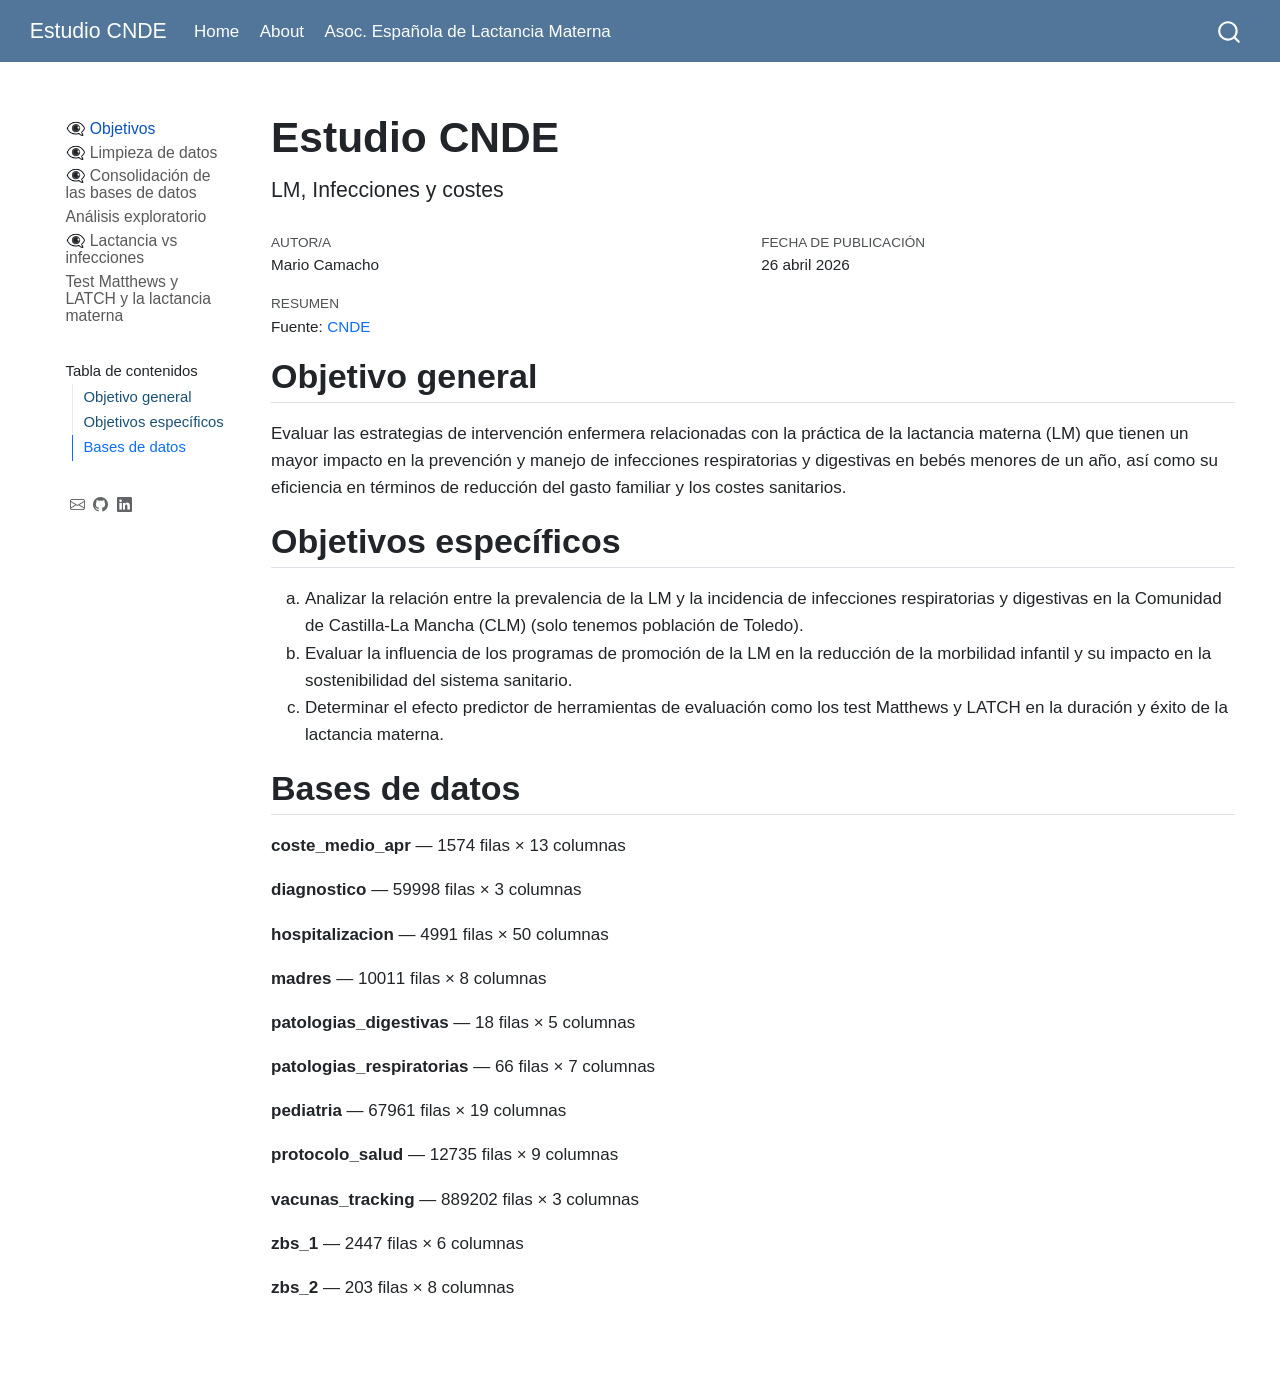
==== index.html @ 9b504c3c "Add files via upload" ====
<!DOCTYPE html>
<html xmlns="http://www.w3.org/1999/xhtml" lang="es" xml:lang="es"><head>
<meta http-equiv="Content-Type" content="text/html; charset=UTF-8">
<meta charset="utf-8">
<meta name="generator" content="quarto-1.7.32">
<meta name="viewport" content="width=device-width, initial-scale=1.0, user-scalable=yes">
<meta name="author" content="Mario Camacho">
<title>Estudio CNDE-LM, Infecciones y costes – Estudio CNDE</title>
<style>
code{white-space: pre-wrap;}
span.smallcaps{font-variant: small-caps;}
div.columns{display: flex; gap: min(4vw, 1.5em);}
div.column{flex: auto; overflow-x: auto;}
div.hanging-indent{margin-left: 1.5em; text-indent: -1.5em;}
ul.task-list{list-style: none;}
ul.task-list li input[type="checkbox"] {
width: 0.8em;
margin: 0 0.8em 0.2em -1em;  vertical-align: middle;
}
</style>

<script>const headroomChanged = new CustomEvent("quarto-hrChanged", {
  detail: {},
  bubbles: true,
  cancelable: false,
  composed: false,
});

const announceDismiss = () => {
  const annEl = window.document.getElementById("quarto-announcement");
  if (annEl) {
    annEl.remove();

    const annId = annEl.getAttribute("data-announcement-id");
    window.localStorage.setItem(`quarto-announce-${annId}`, "true");
  }
};

const announceRegister = () => {
  const annEl = window.document.getElementById("quarto-announcement");
  if (annEl) {
    const annId = annEl.getAttribute("data-announcement-id");
    const isDismissed =
      window.localStorage.getItem(`quarto-announce-${annId}`) || false;
    if (isDismissed) {
      announceDismiss();
      return;
    } else {
      annEl.classList.remove("hidden");
    }

    const actionEl = annEl.querySelector(".quarto-announcement-action");
    if (actionEl) {
      actionEl.addEventListener("click", function (e) {
        e.preventDefault();
        // Hide the bar immediately
        announceDismiss();
      });
    }
  }
};

window.document.addEventListener("DOMContentLoaded", function () {
  let init = false;

  announceRegister();

  // Manage the back to top button, if one is present.
  let lastScrollTop = window.pageYOffset || document.documentElement.scrollTop;
  const scrollDownBuffer = 5;
  const scrollUpBuffer = 35;
  const btn = document.getElementById("quarto-back-to-top");
  const hideBackToTop = () => {
    btn.style.display = "none";
  };
  const showBackToTop = () => {
    btn.style.display = "inline-block";
  };
  if (btn) {
    window.document.addEventListener(
      "scroll",
      function () {
        const currentScrollTop =
          window.pageYOffset || document.documentElement.scrollTop;

        // Shows and hides the button 'intelligently' as the user scrolls
        if (currentScrollTop - scrollDownBuffer > lastScrollTop) {
          hideBackToTop();
          lastScrollTop = currentScrollTop <= 0 ? 0 : currentScrollTop;
        } else if (currentScrollTop < lastScrollTop - scrollUpBuffer) {
          showBackToTop();
          lastScrollTop = currentScrollTop <= 0 ? 0 : currentScrollTop;
        }

        // Show the button at the bottom, hides it at the top
        if (currentScrollTop <= 0) {
          hideBackToTop();
        } else if (
          window.innerHeight + currentScrollTop >=
          document.body.offsetHeight
        ) {
          showBackToTop();
        }
      },
      false
    );
  }

  function throttle(func, wait) {
    var timeout;
    return function () {
      const context = this;
      const args = arguments;
      const later = function () {
        clearTimeout(timeout);
        timeout = null;
        func.apply(context, args);
      };

      if (!timeout) {
        timeout = setTimeout(later, wait);
      }
    };
  }

  function headerOffset() {
    // Set an offset if there is are fixed top navbar
    const headerEl = window.document.querySelector("header.fixed-top");
    if (headerEl) {
      return headerEl.clientHeight;
    } else {
      return 0;
    }
  }

  function footerOffset() {
    const footerEl = window.document.querySelector("footer.footer");
    if (footerEl) {
      return footerEl.clientHeight;
    } else {
      return 0;
    }
  }

  function dashboardOffset() {
    const dashboardNavEl = window.document.getElementById(
      "quarto-dashboard-header"
    );
    if (dashboardNavEl !== null) {
      return dashboardNavEl.clientHeight;
    } else {
      return 0;
    }
  }

  function updateDocumentOffsetWithoutAnimation() {
    updateDocumentOffset(false);
  }

  function updateDocumentOffset(animated) {
    // set body offset
    const topOffset = headerOffset();
    const bodyOffset = topOffset + footerOffset() + dashboardOffset();
    const bodyEl = window.document.body;
    bodyEl.setAttribute("data-bs-offset", topOffset);
    bodyEl.style.paddingTop = topOffset + "px";

    // deal with sidebar offsets
    const sidebars = window.document.querySelectorAll(
      ".sidebar, .headroom-target"
    );
    sidebars.forEach((sidebar) => {
      if (!animated) {
        sidebar.classList.add("notransition");
        // Remove the no transition class after the animation has time to complete
        setTimeout(function () {
          sidebar.classList.remove("notransition");
        }, 201);
      }

      if (window.Headroom && sidebar.classList.contains("sidebar-unpinned")) {
        sidebar.style.top = "0";
        sidebar.style.maxHeight = "100vh";
      } else {
        sidebar.style.top = topOffset + "px";
        sidebar.style.maxHeight = "calc(100vh - " + topOffset + "px)";
      }
    });

    // allow space for footer
    const mainContainer = window.document.querySelector(".quarto-container");
    if (mainContainer) {
      mainContainer.style.minHeight = "calc(100vh - " + bodyOffset + "px)";
    }

    // link offset
    let linkStyle = window.document.querySelector("#quarto-target-style");
    if (!linkStyle) {
      linkStyle = window.document.createElement("style");
      linkStyle.setAttribute("id", "quarto-target-style");
      window.document.head.appendChild(linkStyle);
    }
    while (linkStyle.firstChild) {
      linkStyle.removeChild(linkStyle.firstChild);
    }
    if (topOffset > 0) {
      linkStyle.appendChild(
        window.document.createTextNode(`
      section:target::before {
        content: "";
        display: block;
        height: ${topOffset}px;
        margin: -${topOffset}px 0 0;
      }`)
      );
    }
    if (init) {
      window.dispatchEvent(headroomChanged);
    }
    init = true;
  }

  // initialize headroom
  var header = window.document.querySelector("#quarto-header");
  if (header && window.Headroom) {
    const headroom = new window.Headroom(header, {
      tolerance: 5,
      onPin: function () {
        const sidebars = window.document.querySelectorAll(
          ".sidebar, .headroom-target"
        );
        sidebars.forEach((sidebar) => {
          sidebar.classList.remove("sidebar-unpinned");
        });
        updateDocumentOffset();
      },
      onUnpin: function () {
        const sidebars = window.document.querySelectorAll(
          ".sidebar, .headroom-target"
        );
        sidebars.forEach((sidebar) => {
          sidebar.classList.add("sidebar-unpinned");
        });
        updateDocumentOffset();
      },
    });
    headroom.init();

    let frozen = false;
    window.quartoToggleHeadroom = function () {
      if (frozen) {
        headroom.unfreeze();
        frozen = false;
      } else {
        headroom.freeze();
        frozen = true;
      }
    };
  }

  window.addEventListener(
    "hashchange",
    function (e) {
      if (
        getComputedStyle(document.documentElement).scrollBehavior !== "smooth"
      ) {
        window.scrollTo(0, window.pageYOffset - headerOffset());
      }
    },
    false
  );

  // Observe size changed for the header
  const headerEl = window.document.querySelector("header.fixed-top");
  if (headerEl && window.ResizeObserver) {
    const observer = new window.ResizeObserver(() => {
      setTimeout(updateDocumentOffsetWithoutAnimation, 0);
    });
    observer.observe(headerEl, {
      attributes: true,
      childList: true,
      characterData: true,
    });
  } else {
    window.addEventListener(
      "resize",
      throttle(updateDocumentOffsetWithoutAnimation, 50)
    );
  }
  setTimeout(updateDocumentOffsetWithoutAnimation, 250);

  // fixup index.html links if we aren't on the filesystem
  if (window.location.protocol !== "file:") {
    const links = window.document.querySelectorAll("a");
    for (let i = 0; i < links.length; i++) {
      if (links[i].href) {
        links[i].dataset.originalHref = links[i].href;
        links[i].href = links[i].href.replace(/\/index\.html/, "/");
      }
    }

    // Fixup any sharing links that require urls
    // Append url to any sharing urls
    const sharingLinks = window.document.querySelectorAll(
      "a.sidebar-tools-main-item, a.quarto-navigation-tool, a.quarto-navbar-tools, a.quarto-navbar-tools-item"
    );
    for (let i = 0; i < sharingLinks.length; i++) {
      const sharingLink = sharingLinks[i];
      const href = sharingLink.getAttribute("href");
      if (href) {
        sharingLink.setAttribute(
          "href",
          href.replace("|url|", window.location.href)
        );
      }
    }

    // Scroll the active navigation item into view, if necessary
    const navSidebar = window.document.querySelector("nav#quarto-sidebar");
    if (navSidebar) {
      // Find the active item
      const activeItem = navSidebar.querySelector("li.sidebar-item a.active");
      if (activeItem) {
        // Wait for the scroll height and height to resolve by observing size changes on the
        // nav element that is scrollable
        const resizeObserver = new ResizeObserver((_entries) => {
          // The bottom of the element
          const elBottom = activeItem.offsetTop;
          const viewBottom = navSidebar.scrollTop + navSidebar.clientHeight;

          // The element height and scroll height are the same, then we are still loading
          if (viewBottom !== navSidebar.scrollHeight) {
            // Determine if the item isn't visible and scroll to it
            if (elBottom >= viewBottom) {
              navSidebar.scrollTop = elBottom;
            }

            // stop observing now since we've completed the scroll
            resizeObserver.unobserve(navSidebar);
          }
        });
        resizeObserver.observe(navSidebar);
      }
    }
  }
});
</script>
<script>/*!
 * headroom.js v0.12.0 - Give your page some headroom. Hide your header until you need it
 * Copyright (c) 2020 Nick Williams - http://wicky.nillia.ms/headroom.js
 * License: MIT
 */

!function(t,n){"object"==typeof exports&&"undefined"!=typeof module?module.exports=n():"function"==typeof define&&define.amd?define(n):(t=t||self).Headroom=n()}(this,function(){"use strict";function t(){return"undefined"!=typeof window}function d(t){return function(t){return t&&t.document&&function(t){return 9===t.nodeType}(t.document)}(t)?function(t){var n=t.document,o=n.body,s=n.documentElement;return{scrollHeight:function(){return Math.max(o.scrollHeight,s.scrollHeight,o.offsetHeight,s.offsetHeight,o.clientHeight,s.clientHeight)},height:function(){return t.innerHeight||s.clientHeight||o.clientHeight},scrollY:function(){return void 0!==t.pageYOffset?t.pageYOffset:(s||o.parentNode||o).scrollTop}}}(t):function(t){return{scrollHeight:function(){return Math.max(t.scrollHeight,t.offsetHeight,t.clientHeight)},height:function(){return Math.max(t.offsetHeight,t.clientHeight)},scrollY:function(){return t.scrollTop}}}(t)}function n(t,s,e){var n,o=function(){var n=!1;try{var t={get passive(){n=!0}};window.addEventListener("test",t,t),window.removeEventListener("test",t,t)}catch(t){n=!1}return n}(),i=!1,r=d(t),l=r.scrollY(),a={};function c(){var t=Math.round(r.scrollY()),n=r.height(),o=r.scrollHeight();a.scrollY=t,a.lastScrollY=l,a.direction=l<t?"down":"up",a.distance=Math.abs(t-l),a.isOutOfBounds=t<0||o<t+n,a.top=t<=s.offset[a.direction],a.bottom=o<=t+n,a.toleranceExceeded=a.distance>s.tolerance[a.direction],e(a),l=t,i=!1}function h(){i||(i=!0,n=requestAnimationFrame(c))}var u=!!o&&{passive:!0,capture:!1};return t.addEventListener("scroll",h,u),c(),{destroy:function(){cancelAnimationFrame(n),t.removeEventListener("scroll",h,u)}}}function o(t){return t===Object(t)?t:{down:t,up:t}}function s(t,n){n=n||{},Object.assign(this,s.options,n),this.classes=Object.assign({},s.options.classes,n.classes),this.elem=t,this.tolerance=o(this.tolerance),this.offset=o(this.offset),this.initialised=!1,this.frozen=!1}return s.prototype={constructor:s,init:function(){return s.cutsTheMustard&&!this.initialised&&(this.addClass("initial"),this.initialised=!0,setTimeout(function(t){t.scrollTracker=n(t.scroller,{offset:t.offset,tolerance:t.tolerance},t.update.bind(t))},100,this)),this},destroy:function(){this.initialised=!1,Object.keys(this.classes).forEach(this.removeClass,this),this.scrollTracker.destroy()},unpin:function(){!this.hasClass("pinned")&&this.hasClass("unpinned")||(this.addClass("unpinned"),this.removeClass("pinned"),this.onUnpin&&this.onUnpin.call(this))},pin:function(){this.hasClass("unpinned")&&(this.addClass("pinned"),this.removeClass("unpinned"),this.onPin&&this.onPin.call(this))},freeze:function(){this.frozen=!0,this.addClass("frozen")},unfreeze:function(){this.frozen=!1,this.removeClass("frozen")},top:function(){this.hasClass("top")||(this.addClass("top"),this.removeClass("notTop"),this.onTop&&this.onTop.call(this))},notTop:function(){this.hasClass("notTop")||(this.addClass("notTop"),this.removeClass("top"),this.onNotTop&&this.onNotTop.call(this))},bottom:function(){this.hasClass("bottom")||(this.addClass("bottom"),this.removeClass("notBottom"),this.onBottom&&this.onBottom.call(this))},notBottom:function(){this.hasClass("notBottom")||(this.addClass("notBottom"),this.removeClass("bottom"),this.onNotBottom&&this.onNotBottom.call(this))},shouldUnpin:function(t){return"down"===t.direction&&!t.top&&t.toleranceExceeded},shouldPin:function(t){return"up"===t.direction&&t.toleranceExceeded||t.top},addClass:function(t){this.elem.classList.add.apply(this.elem.classList,this.classes[t].split(" "))},removeClass:function(t){this.elem.classList.remove.apply(this.elem.classList,this.classes[t].split(" "))},hasClass:function(t){return this.classes[t].split(" ").every(function(t){return this.classList.contains(t)},this.elem)},update:function(t){t.isOutOfBounds||!0!==this.frozen&&(t.top?this.top():this.notTop(),t.bottom?this.bottom():this.notBottom(),this.shouldUnpin(t)?this.unpin():this.shouldPin(t)&&this.pin())}},s.options={tolerance:{up:0,down:0},offset:0,scroller:t()?window:null,classes:{frozen:"headroom--frozen",pinned:"headroom--pinned",unpinned:"headroom--unpinned",top:"headroom--top",notTop:"headroom--not-top",bottom:"headroom--bottom",notBottom:"headroom--not-bottom",initial:"headroom"}},s.cutsTheMustard=!!(t()&&function(){}.bind&&"classList"in document.documentElement&&Object.assign&&Object.keys&&requestAnimationFrame),s});
</script>
<script>/*!
 * clipboard.js v2.0.11
 * https://clipboardjs.com/
 *
 * Licensed MIT © Zeno Rocha
 */
!function(t,e){"object"==typeof exports&&"object"==typeof module?module.exports=e():"function"==typeof define&&define.amd?define([],e):"object"==typeof exports?exports.ClipboardJS=e():t.ClipboardJS=e()}(this,function(){return n={686:function(t,e,n){"use strict";n.d(e,{default:function(){return b}});var e=n(279),i=n.n(e),e=n(370),u=n.n(e),e=n(817),r=n.n(e);function c(t){try{return document.execCommand(t)}catch(t){return}}var a=function(t){t=r()(t);return c("cut"),t};function o(t,e){var n,o,t=(n=t,o="rtl"===document.documentElement.getAttribute("dir"),(t=document.createElement("textarea")).style.fontSize="12pt",t.style.border="0",t.style.padding="0",t.style.margin="0",t.style.position="absolute",t.style[o?"right":"left"]="-9999px",o=window.pageYOffset||document.documentElement.scrollTop,t.style.top="".concat(o,"px"),t.setAttribute("readonly",""),t.value=n,t);return e.container.appendChild(t),e=r()(t),c("copy"),t.remove(),e}var f=function(t){var e=1<arguments.length&&void 0!==arguments[1]?arguments[1]:{container:document.body},n="";return"string"==typeof t?n=o(t,e):t instanceof HTMLInputElement&&!["text","search","url","tel","password"].includes(null==t?void 0:t.type)?n=o(t.value,e):(n=r()(t),c("copy")),n};function l(t){return(l="function"==typeof Symbol&&"symbol"==typeof Symbol.iterator?function(t){return typeof t}:function(t){return t&&"function"==typeof Symbol&&t.constructor===Symbol&&t!==Symbol.prototype?"symbol":typeof t})(t)}var s=function(){var t=0<arguments.length&&void 0!==arguments[0]?arguments[0]:{},e=t.action,n=void 0===e?"copy":e,o=t.container,e=t.target,t=t.text;if("copy"!==n&&"cut"!==n)throw new Error('Invalid "action" value, use either "copy" or "cut"');if(void 0!==e){if(!e||"object"!==l(e)||1!==e.nodeType)throw new Error('Invalid "target" value, use a valid Element');if("copy"===n&&e.hasAttribute("disabled"))throw new Error('Invalid "target" attribute. Please use "readonly" instead of "disabled" attribute');if("cut"===n&&(e.hasAttribute("readonly")||e.hasAttribute("disabled")))throw new Error('Invalid "target" attribute. You can\'t cut text from elements with "readonly" or "disabled" attributes')}return t?f(t,{container:o}):e?"cut"===n?a(e):f(e,{container:o}):void 0};function p(t){return(p="function"==typeof Symbol&&"symbol"==typeof Symbol.iterator?function(t){return typeof t}:function(t){return t&&"function"==typeof Symbol&&t.constructor===Symbol&&t!==Symbol.prototype?"symbol":typeof t})(t)}function d(t,e){for(var n=0;n<e.length;n++){var o=e[n];o.enumerable=o.enumerable||!1,o.configurable=!0,"value"in o&&(o.writable=!0),Object.defineProperty(t,o.key,o)}}function y(t,e){return(y=Object.setPrototypeOf||function(t,e){return t.__proto__=e,t})(t,e)}function h(n){var o=function(){if("undefined"==typeof Reflect||!Reflect.construct)return!1;if(Reflect.construct.sham)return!1;if("function"==typeof Proxy)return!0;try{return Date.prototype.toString.call(Reflect.construct(Date,[],function(){})),!0}catch(t){return!1}}();return function(){var t,e=v(n);return t=o?(t=v(this).constructor,Reflect.construct(e,arguments,t)):e.apply(this,arguments),e=this,!(t=t)||"object"!==p(t)&&"function"!=typeof t?function(t){if(void 0!==t)return t;throw new ReferenceError("this hasn't been initialised - super() hasn't been called")}(e):t}}function v(t){return(v=Object.setPrototypeOf?Object.getPrototypeOf:function(t){return t.__proto__||Object.getPrototypeOf(t)})(t)}function m(t,e){t="data-clipboard-".concat(t);if(e.hasAttribute(t))return e.getAttribute(t)}var b=function(){!function(t,e){if("function"!=typeof e&&null!==e)throw new TypeError("Super expression must either be null or a function");t.prototype=Object.create(e&&e.prototype,{constructor:{value:t,writable:!0,configurable:!0}}),e&&y(t,e)}(r,i());var t,e,n,o=h(r);function r(t,e){var n;return function(t){if(!(t instanceof r))throw new TypeError("Cannot call a class as a function")}(this),(n=o.call(this)).resolveOptions(e),n.listenClick(t),n}return t=r,n=[{key:"copy",value:function(t){var e=1<arguments.length&&void 0!==arguments[1]?arguments[1]:{container:document.body};return f(t,e)}},{key:"cut",value:function(t){return a(t)}},{key:"isSupported",value:function(){var t=0<arguments.length&&void 0!==arguments[0]?arguments[0]:["copy","cut"],t="string"==typeof t?[t]:t,e=!!document.queryCommandSupported;return t.forEach(function(t){e=e&&!!document.queryCommandSupported(t)}),e}}],(e=[{key:"resolveOptions",value:function(){var t=0<arguments.length&&void 0!==arguments[0]?arguments[0]:{};this.action="function"==typeof t.action?t.action:this.defaultAction,this.target="function"==typeof t.target?t.target:this.defaultTarget,this.text="function"==typeof t.text?t.text:this.defaultText,this.container="object"===p(t.container)?t.container:document.body}},{key:"listenClick",value:function(t){var e=this;this.listener=u()(t,"click",function(t){return e.onClick(t)})}},{key:"onClick",value:function(t){var e=t.delegateTarget||t.currentTarget,n=this.action(e)||"copy",t=s({action:n,container:this.container,target:this.target(e),text:this.text(e)});this.emit(t?"success":"error",{action:n,text:t,trigger:e,clearSelection:function(){e&&e.focus(),window.getSelection().removeAllRanges()}})}},{key:"defaultAction",value:function(t){return m("action",t)}},{key:"defaultTarget",value:function(t){t=m("target",t);if(t)return document.querySelector(t)}},{key:"defaultText",value:function(t){return m("text",t)}},{key:"destroy",value:function(){this.listener.destroy()}}])&&d(t.prototype,e),n&&d(t,n),r}()},828:function(t){var e;"undefined"==typeof Element||Element.prototype.matches||((e=Element.prototype).matches=e.matchesSelector||e.mozMatchesSelector||e.msMatchesSelector||e.oMatchesSelector||e.webkitMatchesSelector),t.exports=function(t,e){for(;t&&9!==t.nodeType;){if("function"==typeof t.matches&&t.matches(e))return t;t=t.parentNode}}},438:function(t,e,n){var u=n(828);function i(t,e,n,o,r){var i=function(e,n,t,o){return function(t){t.delegateTarget=u(t.target,n),t.delegateTarget&&o.call(e,t)}}.apply(this,arguments);return t.addEventListener(n,i,r),{destroy:function(){t.removeEventListener(n,i,r)}}}t.exports=function(t,e,n,o,r){return"function"==typeof t.addEventListener?i.apply(null,arguments):"function"==typeof n?i.bind(null,document).apply(null,arguments):("string"==typeof t&&(t=document.querySelectorAll(t)),Array.prototype.map.call(t,function(t){return i(t,e,n,o,r)}))}},879:function(t,n){n.node=function(t){return void 0!==t&&t instanceof HTMLElement&&1===t.nodeType},n.nodeList=function(t){var e=Object.prototype.toString.call(t);return void 0!==t&&("[object NodeList]"===e||"[object HTMLCollection]"===e)&&"length"in t&&(0===t.length||n.node(t[0]))},n.string=function(t){return"string"==typeof t||t instanceof String},n.fn=function(t){return"[object Function]"===Object.prototype.toString.call(t)}},370:function(t,e,n){var f=n(879),l=n(438);t.exports=function(t,e,n){if(!t&&!e&&!n)throw new Error("Missing required arguments");if(!f.string(e))throw new TypeError("Second argument must be a String");if(!f.fn(n))throw new TypeError("Third argument must be a Function");if(f.node(t))return c=e,a=n,(u=t).addEventListener(c,a),{destroy:function(){u.removeEventListener(c,a)}};if(f.nodeList(t))return o=t,r=e,i=n,Array.prototype.forEach.call(o,function(t){t.addEventListener(r,i)}),{destroy:function(){Array.prototype.forEach.call(o,function(t){t.removeEventListener(r,i)})}};if(f.string(t))return t=t,e=e,n=n,l(document.body,t,e,n);throw new TypeError("First argument must be a String, HTMLElement, HTMLCollection, or NodeList");var o,r,i,u,c,a}},817:function(t){t.exports=function(t){var e,n="SELECT"===t.nodeName?(t.focus(),t.value):"INPUT"===t.nodeName||"TEXTAREA"===t.nodeName?((e=t.hasAttribute("readonly"))||t.setAttribute("readonly",""),t.select(),t.setSelectionRange(0,t.value.length),e||t.removeAttribute("readonly"),t.value):(t.hasAttribute("contenteditable")&&t.focus(),n=window.getSelection(),(e=document.createRange()).selectNodeContents(t),n.removeAllRanges(),n.addRange(e),n.toString());return n}},279:function(t){function e(){}e.prototype={on:function(t,e,n){var o=this.e||(this.e={});return(o[t]||(o[t]=[])).push({fn:e,ctx:n}),this},once:function(t,e,n){var o=this;function r(){o.off(t,r),e.apply(n,arguments)}return r._=e,this.on(t,r,n)},emit:function(t){for(var e=[].slice.call(arguments,1),n=((this.e||(this.e={}))[t]||[]).slice(),o=0,r=n.length;o<r;o++)n[o].fn.apply(n[o].ctx,e);return this},off:function(t,e){var n=this.e||(this.e={}),o=n[t],r=[];if(o&&e)for(var i=0,u=o.length;i<u;i++)o[i].fn!==e&&o[i].fn._!==e&&r.push(o[i]);return r.length?n[t]=r:delete n[t],this}},t.exports=e,t.exports.TinyEmitter=e}},r={},o.n=function(t){var e=t&&t.__esModule?function(){return t.default}:function(){return t};return o.d(e,{a:e}),e},o.d=function(t,e){for(var n in e)o.o(e,n)&&!o.o(t,n)&&Object.defineProperty(t,n,{enumerable:!0,get:e[n]})},o.o=function(t,e){return Object.prototype.hasOwnProperty.call(t,e)},o(686).default;function o(t){if(r[t])return r[t].exports;var e=r[t]={exports:{}};return n[t](e,e.exports,o),e.exports}var n,r});</script>
<script>/*! @algolia/autocomplete-js 1.11.1 | MIT License | © Algolia, Inc. and contributors | https://github.com/algolia/autocomplete */
!function(e,t){"object"==typeof exports&&"undefined"!=typeof module?t(exports):"function"==typeof define&&define.amd?define(["exports"],t):t((e="undefined"!=typeof globalThis?globalThis:e||self)["@algolia/autocomplete-js"]={})}(this,(function(e){"use strict";function t(e,t){var n=Object.keys(e);if(Object.getOwnPropertySymbols){var r=Object.getOwnPropertySymbols(e);t&&(r=r.filter((function(t){return Object.getOwnPropertyDescriptor(e,t).enumerable}))),n.push.apply(n,r)}return n}function n(e){for(var n=1;n<arguments.length;n++){var r=null!=arguments[n]?arguments[n]:{};n%2?t(Object(r),!0).forEach((function(t){o(e,t,r[t])})):Object.getOwnPropertyDescriptors?Object.defineProperties(e,Object.getOwnPropertyDescriptors(r)):t(Object(r)).forEach((function(t){Object.defineProperty(e,t,Object.getOwnPropertyDescriptor(r,t))}))}return e}function r(e){return r="function"==typeof Symbol&&"symbol"==typeof Symbol.iterator?function(e){return typeof e}:function(e){return e&&"function"==typeof Symbol&&e.constructor===Symbol&&e!==Symbol.prototype?"symbol":typeof e},r(e)}function o(e,t,n){return(t=function(e){var t=function(e,t){if("object"!=typeof e||null===e)return e;var n=e[Symbol.toPrimitive];if(void 0!==n){var r=n.call(e,t||"default");if("object"!=typeof r)return r;throw new TypeError("@@toPrimitive must return a primitive value.")}return("string"===t?String:Number)(e)}(e,"string");return"symbol"==typeof t?t:String(t)}(t))in e?Object.defineProperty(e,t,{value:n,enumerable:!0,configurable:!0,writable:!0}):e[t]=n,e}function i(){return i=Object.assign?Object.assign.bind():function(e){for(var t=1;t<arguments.length;t++){var n=arguments[t];for(var r in n)Object.prototype.hasOwnProperty.call(n,r)&&(e[r]=n[r])}return e},i.apply(this,arguments)}function u(e,t){if(null==e)return{};var n,r,o=function(e,t){if(null==e)return{};var n,r,o={},i=Object.keys(e);for(r=0;r<i.length;r++)n=i[r],t.indexOf(n)>=0||(o[n]=e[n]);return o}(e,t);if(Object.getOwnPropertySymbols){var i=Object.getOwnPropertySymbols(e);for(r=0;r<i.length;r++)n=i[r],t.indexOf(n)>=0||Object.prototype.propertyIsEnumerable.call(e,n)&&(o[n]=e[n])}return o}function a(e,t){return function(e){if(Array.isArray(e))return e}(e)||function(e,t){var n=null==e?null:"undefined"!=typeof Symbol&&e[Symbol.iterator]||e["@@iterator"];if(null!=n){var r,o,i,u,a=[],l=!0,c=!1;try{if(i=(n=n.call(e)).next,0===t){if(Object(n)!==n)return;l=!1}else for(;!(l=(r=i.call(n)).done)&&(a.push(r.value),a.length!==t);l=!0);}catch(e){c=!0,o=e}finally{try{if(!l&&null!=n.return&&(u=n.return(),Object(u)!==u))return}finally{if(c)throw o}}return a}}(e,t)||c(e,t)||function(){throw new TypeError("Invalid attempt to destructure non-iterable instance.\nIn order to be iterable, non-array objects must have a [Symbol.iterator]() method.")}()}function l(e){return function(e){if(Array.isArray(e))return s(e)}(e)||function(e){if("undefined"!=typeof Symbol&&null!=e[Symbol.iterator]||null!=e["@@iterator"])return Array.from(e)}(e)||c(e)||function(){throw new TypeError("Invalid attempt to spread non-iterable instance.\nIn order to be iterable, non-array objects must have a [Symbol.iterator]() method.")}()}function c(e,t){if(e){if("string"==typeof e)return s(e,t);var n=Object.prototype.toString.call(e).slice(8,-1);return"Object"===n&&e.constructor&&(n=e.constructor.name),"Map"===n||"Set"===n?Array.from(e):"Arguments"===n||/^(?:Ui|I)nt(?:8|16|32)(?:Clamped)?Array$/.test(n)?s(e,t):void 0}}function s(e,t){(null==t||t>e.length)&&(t=e.length);for(var n=0,r=new Array(t);n<t;n++)r[n]=e[n];return r}function f(e){return{current:e}}function p(e,t){var n=void 0;return function(){for(var r=arguments.length,o=new Array(r),i=0;i<r;i++)o[i]=arguments[i];n&&clearTimeout(n),n=setTimeout((function(){return e.apply(void 0,o)}),t)}}function m(e){return e.reduce((function(e,t){return e.concat(t)}),[])}var v=0;function d(){return"autocomplete-".concat(v++)}function y(e,t){return t.reduce((function(e,t){return e&&e[t]}),e)}function b(e){return 0===e.collections.length?0:e.collections.reduce((function(e,t){return e+t.items.length}),0)}function g(e){return e!==Object(e)}function h(e,t){if(e===t)return!0;if(g(e)||g(t)||"function"==typeof e||"function"==typeof t)return e===t;if(Object.keys(e).length!==Object.keys(t).length)return!1;for(var n=0,r=Object.keys(e);n<r.length;n++){var o=r[n];if(!(o in t))return!1;if(!h(e[o],t[o]))return!1}return!0}var O=function(){};var _="1.11.1",S=[{segment:"autocomplete-core",version:_}];function j(e){var t=e.item,n=e.items,r=void 0===n?[]:n;return{index:t.__autocomplete_indexName,items:[t],positions:[1+r.findIndex((function(e){return e.objectID===t.objectID}))],queryID:t.__autocomplete_queryID,algoliaSource:["autocomplete"]}}function P(e,t){return function(e){if(Array.isArray(e))return e}(e)||function(e,t){var n=null==e?null:"undefined"!=typeof Symbol&&e[Symbol.iterator]||e["@@iterator"];if(null!=n){var r,o,i,u,a=[],l=!0,c=!1;try{if(i=(n=n.call(e)).next,0===t){if(Object(n)!==n)return;l=!1}else for(;!(l=(r=i.call(n)).done)&&(a.push(r.value),a.length!==t);l=!0);}catch(e){c=!0,o=e}finally{try{if(!l&&null!=n.return&&(u=n.return(),Object(u)!==u))return}finally{if(c)throw o}}return a}}(e,t)||function(e,t){if(!e)return;if("string"==typeof e)return w(e,t);var n=Object.prototype.toString.call(e).slice(8,-1);"Object"===n&&e.constructor&&(n=e.constructor.name);if("Map"===n||"Set"===n)return Array.from(e);if("Arguments"===n||/^(?:Ui|I)nt(?:8|16|32)(?:Clamped)?Array$/.test(n))return w(e,t)}(e,t)||function(){throw new TypeError("Invalid attempt to destructure non-iterable instance.\nIn order to be iterable, non-array objects must have a [Symbol.iterator]() method.")}()}function w(e,t){(null==t||t>e.length)&&(t=e.length);for(var n=0,r=new Array(t);n<t;n++)r[n]=e[n];return r}var I=["items"],A=["items"];function E(e){return E="function"==typeof Symbol&&"symbol"==typeof Symbol.iterator?function(e){return typeof e}:function(e){return e&&"function"==typeof Symbol&&e.constructor===Symbol&&e!==Symbol.prototype?"symbol":typeof e},E(e)}function D(e){return function(e){if(Array.isArray(e))return C(e)}(e)||function(e){if("undefined"!=typeof Symbol&&null!=e[Symbol.iterator]||null!=e["@@iterator"])return Array.from(e)}(e)||function(e,t){if(!e)return;if("string"==typeof e)return C(e,t);var n=Object.prototype.toString.call(e).slice(8,-1);"Object"===n&&e.constructor&&(n=e.constructor.name);if("Map"===n||"Set"===n)return Array.from(e);if("Arguments"===n||/^(?:Ui|I)nt(?:8|16|32)(?:Clamped)?Array$/.test(n))return C(e,t)}(e)||function(){throw new TypeError("Invalid attempt to spread non-iterable instance.\nIn order to be iterable, non-array objects must have a [Symbol.iterator]() method.")}()}function C(e,t){(null==t||t>e.length)&&(t=e.length);for(var n=0,r=new Array(t);n<t;n++)r[n]=e[n];return r}function k(e,t){if(null==e)return{};var n,r,o=function(e,t){if(null==e)return{};var n,r,o={},i=Object.keys(e);for(r=0;r<i.length;r++)n=i[r],t.indexOf(n)>=0||(o[n]=e[n]);return o}(e,t);if(Object.getOwnPropertySymbols){var i=Object.getOwnPropertySymbols(e);for(r=0;r<i.length;r++)n=i[r],t.indexOf(n)>=0||Object.prototype.propertyIsEnumerable.call(e,n)&&(o[n]=e[n])}return o}function x(e,t){var n=Object.keys(e);if(Object.getOwnPropertySymbols){var r=Object.getOwnPropertySymbols(e);t&&(r=r.filter((function(t){return Object.getOwnPropertyDescriptor(e,t).enumerable}))),n.push.apply(n,r)}return n}function N(e){for(var t=1;t<arguments.length;t++){var n=null!=arguments[t]?arguments[t]:{};t%2?x(Object(n),!0).forEach((function(t){T(e,t,n[t])})):Object.getOwnPropertyDescriptors?Object.defineProperties(e,Object.getOwnPropertyDescriptors(n)):x(Object(n)).forEach((function(t){Object.defineProperty(e,t,Object.getOwnPropertyDescriptor(n,t))}))}return e}function T(e,t,n){return(t=function(e){var t=function(e,t){if("object"!==E(e)||null===e)return e;var n=e[Symbol.toPrimitive];if(void 0!==n){var r=n.call(e,t||"default");if("object"!==E(r))return r;throw new TypeError("@@toPrimitive must return a primitive value.")}return("string"===t?String:Number)(e)}(e,"string");return"symbol"===E(t)?t:String(t)}(t))in e?Object.defineProperty(e,t,{value:n,enumerable:!0,configurable:!0,writable:!0}):e[t]=n,e}function q(e){for(var t=arguments.length>1&&void 0!==arguments[1]?arguments[1]:20,n=[],r=0;r<e.objectIDs.length;r+=t)n.push(N(N({},e),{},{objectIDs:e.objectIDs.slice(r,r+t)}));return n}function B(e){return e.map((function(e){var t=e.items,n=k(e,I);return N(N({},n),{},{objectIDs:(null==t?void 0:t.map((function(e){return e.objectID})))||n.objectIDs})}))}function R(e){var t,n,r,o=(t=P((e.version||"").split(".").map(Number),2),n=t[0],r=t[1],n>=3||2===n&&r>=4||1===n&&r>=10);function i(t,n,r){if(o&&void 0!==r){var i=r[0].__autocomplete_algoliaCredentials,u={"X-Algolia-Application-Id":i.appId,"X-Algolia-API-Key":i.apiKey};e.apply(void 0,[t].concat(D(n),[{headers:u}]))}else e.apply(void 0,[t].concat(D(n)))}return{init:function(t,n){e("init",{appId:t,apiKey:n})},setUserToken:function(t){e("setUserToken",t)},clickedObjectIDsAfterSearch:function(){for(var e=arguments.length,t=new Array(e),n=0;n<e;n++)t[n]=arguments[n];t.length>0&&i("clickedObjectIDsAfterSearch",B(t),t[0].items)},clickedObjectIDs:function(){for(var e=arguments.length,t=new Array(e),n=0;n<e;n++)t[n]=arguments[n];t.length>0&&i("clickedObjectIDs",B(t),t[0].items)},clickedFilters:function(){for(var t=arguments.length,n=new Array(t),r=0;r<t;r++)n[r]=arguments[r];n.length>0&&e.apply(void 0,["clickedFilters"].concat(n))},convertedObjectIDsAfterSearch:function(){for(var e=arguments.length,t=new Array(e),n=0;n<e;n++)t[n]=arguments[n];t.length>0&&i("convertedObjectIDsAfterSearch",B(t),t[0].items)},convertedObjectIDs:function(){for(var e=arguments.length,t=new Array(e),n=0;n<e;n++)t[n]=arguments[n];t.length>0&&i("convertedObjectIDs",B(t),t[0].items)},convertedFilters:function(){for(var t=arguments.length,n=new Array(t),r=0;r<t;r++)n[r]=arguments[r];n.length>0&&e.apply(void 0,["convertedFilters"].concat(n))},viewedObjectIDs:function(){for(var e=arguments.length,t=new Array(e),n=0;n<e;n++)t[n]=arguments[n];t.length>0&&t.reduce((function(e,t){var n=t.items,r=k(t,A);return[].concat(D(e),D(q(N(N({},r),{},{objectIDs:(null==n?void 0:n.map((function(e){return e.objectID})))||r.objectIDs})).map((function(e){return{items:n,payload:e}}))))}),[]).forEach((function(e){var t=e.items;return i("viewedObjectIDs",[e.payload],t)}))},viewedFilters:function(){for(var t=arguments.length,n=new Array(t),r=0;r<t;r++)n[r]=arguments[r];n.length>0&&e.apply(void 0,["viewedFilters"].concat(n))}}}function F(e){var t=e.items.reduce((function(e,t){var n;return e[t.__autocomplete_indexName]=(null!==(n=e[t.__autocomplete_indexName])&&void 0!==n?n:[]).concat(t),e}),{});return Object.keys(t).map((function(e){return{index:e,items:t[e],algoliaSource:["autocomplete"]}}))}function L(e){return e.objectID&&e.__autocomplete_indexName&&e.__autocomplete_queryID}function U(e){return U="function"==typeof Symbol&&"symbol"==typeof Symbol.iterator?function(e){return typeof e}:function(e){return e&&"function"==typeof Symbol&&e.constructor===Symbol&&e!==Symbol.prototype?"symbol":typeof e},U(e)}function M(e){return function(e){if(Array.isArray(e))return H(e)}(e)||function(e){if("undefined"!=typeof Symbol&&null!=e[Symbol.iterator]||null!=e["@@iterator"])return Array.from(e)}(e)||function(e,t){if(!e)return;if("string"==typeof e)return H(e,t);var n=Object.prototype.toString.call(e).slice(8,-1);"Object"===n&&e.constructor&&(n=e.constructor.name);if("Map"===n||"Set"===n)return Array.from(e);if("Arguments"===n||/^(?:Ui|I)nt(?:8|16|32)(?:Clamped)?Array$/.test(n))return H(e,t)}(e)||function(){throw new TypeError("Invalid attempt to spread non-iterable instance.\nIn order to be iterable, non-array objects must have a [Symbol.iterator]() method.")}()}function H(e,t){(null==t||t>e.length)&&(t=e.length);for(var n=0,r=new Array(t);n<t;n++)r[n]=e[n];return r}function V(e,t){var n=Object.keys(e);if(Object.getOwnPropertySymbols){var r=Object.getOwnPropertySymbols(e);t&&(r=r.filter((function(t){return Object.getOwnPropertyDescriptor(e,t).enumerable}))),n.push.apply(n,r)}return n}function W(e){for(var t=1;t<arguments.length;t++){var n=null!=arguments[t]?arguments[t]:{};t%2?V(Object(n),!0).forEach((function(t){K(e,t,n[t])})):Object.getOwnPropertyDescriptors?Object.defineProperties(e,Object.getOwnPropertyDescriptors(n)):V(Object(n)).forEach((function(t){Object.defineProperty(e,t,Object.getOwnPropertyDescriptor(n,t))}))}return e}function K(e,t,n){return(t=function(e){var t=function(e,t){if("object"!==U(e)||null===e)return e;var n=e[Symbol.toPrimitive];if(void 0!==n){var r=n.call(e,t||"default");if("object"!==U(r))return r;throw new TypeError("@@toPrimitive must return a primitive value.")}return("string"===t?String:Number)(e)}(e,"string");return"symbol"===U(t)?t:String(t)}(t))in e?Object.defineProperty(e,t,{value:n,enumerable:!0,configurable:!0,writable:!0}):e[t]=n,e}var Q="2.6.0",$="https://cdn.jsdelivr.net/npm/search-insights@".concat(Q,"/dist/search-insights.min.js"),z=p((function(e){var t=e.onItemsChange,n=e.items,r=e.insights,o=e.state;t({insights:r,insightsEvents:F({items:n}).map((function(e){return W({eventName:"Items Viewed"},e)})),state:o})}),400);function G(e){var t=function(e){return W({onItemsChange:function(e){var t=e.insights,n=e.insightsEvents;t.viewedObjectIDs.apply(t,M(n.map((function(e){return W(W({},e),{},{algoliaSource:[].concat(M(e.algoliaSource||[]),["autocomplete-internal"])})}))))},onSelect:function(e){var t=e.insights,n=e.insightsEvents;t.clickedObjectIDsAfterSearch.apply(t,M(n.map((function(e){return W(W({},e),{},{algoliaSource:[].concat(M(e.algoliaSource||[]),["autocomplete-internal"])})}))))},onActive:O},e)}(e),n=t.insightsClient,r=t.onItemsChange,o=t.onSelect,i=t.onActive,u=n;n||function(e){if("undefined"!=typeof window)e({window:window})}((function(e){var t=e.window,n=t.AlgoliaAnalyticsObject||"aa";"string"==typeof n&&(u=t[n]),u||(t.AlgoliaAnalyticsObject=n,t[n]||(t[n]=function(){t[n].queue||(t[n].queue=[]);for(var e=arguments.length,r=new Array(e),o=0;o<e;o++)r[o]=arguments[o];t[n].queue.push(r)}),t[n].version=Q,u=t[n],function(e){var t="[Autocomplete]: Could not load search-insights.js. Please load it manually following https://alg.li/insights-autocomplete";try{var n=e.document.createElement("script");n.async=!0,n.src=$,n.onerror=function(){console.error(t)},document.body.appendChild(n)}catch(e){console.error(t)}}(t))}));var a=R(u),l=f([]),c=p((function(e){var t=e.state;if(t.isOpen){var n=t.collections.reduce((function(e,t){return[].concat(M(e),M(t.items))}),[]).filter(L);h(l.current.map((function(e){return e.objectID})),n.map((function(e){return e.objectID})))||(l.current=n,n.length>0&&z({onItemsChange:r,items:n,insights:a,state:t}))}}),0);return{name:"aa.algoliaInsightsPlugin",subscribe:function(e){var t=e.setContext,n=e.onSelect,r=e.onActive;function l(e){t({algoliaInsightsPlugin:{__algoliaSearchParameters:W({clickAnalytics:!0},e?{userToken:e}:{}),insights:a}})}u("addAlgoliaAgent","insights-plugin"),l(),u("onUserTokenChange",l),u("getUserToken",null,(function(e,t){l(t)})),n((function(e){var t=e.item,n=e.state,r=e.event,i=e.source;L(t)&&o({state:n,event:r,insights:a,item:t,insightsEvents:[W({eventName:"Item Selected"},j({item:t,items:i.getItems().filter(L)}))]})})),r((function(e){var t=e.item,n=e.source,r=e.state,o=e.event;L(t)&&i({state:r,event:o,insights:a,item:t,insightsEvents:[W({eventName:"Item Active"},j({item:t,items:n.getItems().filter(L)}))]})}))},onStateChange:function(e){var t=e.state;c({state:t})},__autocomplete_pluginOptions:e}}function J(e,t){var n=t;return{then:function(t,r){return J(e.then(Y(t,n,e),Y(r,n,e)),n)},catch:function(t){return J(e.catch(Y(t,n,e)),n)},finally:function(t){return t&&n.onCancelList.push(t),J(e.finally(Y(t&&function(){return n.onCancelList=[],t()},n,e)),n)},cancel:function(){n.isCanceled=!0;var e=n.onCancelList;n.onCancelList=[],e.forEach((function(e){e()}))},isCanceled:function(){return!0===n.isCanceled}}}function X(e){return J(e,{isCanceled:!1,onCancelList:[]})}function Y(e,t,n){return e?function(n){return t.isCanceled?n:e(n)}:n}function Z(e,t,n,r){if(!n)return null;if(e<0&&(null===t||null!==r&&0===t))return n+e;var o=(null===t?-1:t)+e;return o<=-1||o>=n?null===r?null:0:o}function ee(e,t){var n=Object.keys(e);if(Object.getOwnPropertySymbols){var r=Object.getOwnPropertySymbols(e);t&&(r=r.filter((function(t){return Object.getOwnPropertyDescriptor(e,t).enumerable}))),n.push.apply(n,r)}return n}function te(e){for(var t=1;t<arguments.length;t++){var n=null!=arguments[t]?arguments[t]:{};t%2?ee(Object(n),!0).forEach((function(t){ne(e,t,n[t])})):Object.getOwnPropertyDescriptors?Object.defineProperties(e,Object.getOwnPropertyDescriptors(n)):ee(Object(n)).forEach((function(t){Object.defineProperty(e,t,Object.getOwnPropertyDescriptor(n,t))}))}return e}function ne(e,t,n){return(t=function(e){var t=function(e,t){if("object"!==re(e)||null===e)return e;var n=e[Symbol.toPrimitive];if(void 0!==n){var r=n.call(e,t||"default");if("object"!==re(r))return r;throw new TypeError("@@toPrimitive must return a primitive value.")}return("string"===t?String:Number)(e)}(e,"string");return"symbol"===re(t)?t:String(t)}(t))in e?Object.defineProperty(e,t,{value:n,enumerable:!0,configurable:!0,writable:!0}):e[t]=n,e}function re(e){return re="function"==typeof Symbol&&"symbol"==typeof Symbol.iterator?function(e){return typeof e}:function(e){return e&&"function"==typeof Symbol&&e.constructor===Symbol&&e!==Symbol.prototype?"symbol":typeof e},re(e)}function oe(e){var t=function(e){var t=e.collections.map((function(e){return e.items.length})).reduce((function(e,t,n){var r=(e[n-1]||0)+t;return e.push(r),e}),[]).reduce((function(t,n){return n<=e.activeItemId?t+1:t}),0);return e.collections[t]}(e);if(!t)return null;var n=t.items[function(e){for(var t=e.state,n=e.collection,r=!1,o=0,i=0;!1===r;){var u=t.collections[o];if(u===n){r=!0;break}i+=u.items.length,o++}return t.activeItemId-i}({state:e,collection:t})],r=t.source;return{item:n,itemInputValue:r.getItemInputValue({item:n,state:e}),itemUrl:r.getItemUrl({item:n,state:e}),source:r}}function ie(e,t,n){return[e,null==n?void 0:n.sourceId,t].filter(Boolean).join("-").replace(/\s/g,"")}var ue=/((gt|sm)-|galaxy nexus)|samsung[- ]|samsungbrowser/i;function ae(e){return ae="function"==typeof Symbol&&"symbol"==typeof Symbol.iterator?function(e){return typeof e}:function(e){return e&&"function"==typeof Symbol&&e.constructor===Symbol&&e!==Symbol.prototype?"symbol":typeof e},ae(e)}function le(e,t){var n=Object.keys(e);if(Object.getOwnPropertySymbols){var r=Object.getOwnPropertySymbols(e);t&&(r=r.filter((function(t){return Object.getOwnPropertyDescriptor(e,t).enumerable}))),n.push.apply(n,r)}return n}function ce(e,t,n){return(t=function(e){var t=function(e,t){if("object"!==ae(e)||null===e)return e;var n=e[Symbol.toPrimitive];if(void 0!==n){var r=n.call(e,t||"default");if("object"!==ae(r))return r;throw new TypeError("@@toPrimitive must return a primitive value.")}return("string"===t?String:Number)(e)}(e,"string");return"symbol"===ae(t)?t:String(t)}(t))in e?Object.defineProperty(e,t,{value:n,enumerable:!0,configurable:!0,writable:!0}):e[t]=n,e}function se(e,t,n){var r,o=t.initialState;return{getState:function(){return o},dispatch:function(r,i){var u=function(e){for(var t=1;t<arguments.length;t++){var n=null!=arguments[t]?arguments[t]:{};t%2?le(Object(n),!0).forEach((function(t){ce(e,t,n[t])})):Object.getOwnPropertyDescriptors?Object.defineProperties(e,Object.getOwnPropertyDescriptors(n)):le(Object(n)).forEach((function(t){Object.defineProperty(e,t,Object.getOwnPropertyDescriptor(n,t))}))}return e}({},o);o=e(o,{type:r,props:t,payload:i}),n({state:o,prevState:u})},pendingRequests:(r=[],{add:function(e){return r.push(e),e.finally((function(){r=r.filter((function(t){return t!==e}))}))},cancelAll:function(){r.forEach((function(e){return e.cancel()}))},isEmpty:function(){return 0===r.length}})}}function fe(e){return fe="function"==typeof Symbol&&"symbol"==typeof Symbol.iterator?function(e){return typeof e}:function(e){return e&&"function"==typeof Symbol&&e.constructor===Symbol&&e!==Symbol.prototype?"symbol":typeof e},fe(e)}function pe(e,t){var n=Object.keys(e);if(Object.getOwnPropertySymbols){var r=Object.getOwnPropertySymbols(e);t&&(r=r.filter((function(t){return Object.getOwnPropertyDescriptor(e,t).enumerable}))),n.push.apply(n,r)}return n}function me(e){for(var t=1;t<arguments.length;t++){var n=null!=arguments[t]?arguments[t]:{};t%2?pe(Object(n),!0).forEach((function(t){ve(e,t,n[t])})):Object.getOwnPropertyDescriptors?Object.defineProperties(e,Object.getOwnPropertyDescriptors(n)):pe(Object(n)).forEach((function(t){Object.defineProperty(e,t,Object.getOwnPropertyDescriptor(n,t))}))}return e}function ve(e,t,n){return(t=function(e){var t=function(e,t){if("object"!==fe(e)||null===e)return e;var n=e[Symbol.toPrimitive];if(void 0!==n){var r=n.call(e,t||"default");if("object"!==fe(r))return r;throw new TypeError("@@toPrimitive must return a primitive value.")}return("string"===t?String:Number)(e)}(e,"string");return"symbol"===fe(t)?t:String(t)}(t))in e?Object.defineProperty(e,t,{value:n,enumerable:!0,configurable:!0,writable:!0}):e[t]=n,e}function de(e){return de="function"==typeof Symbol&&"symbol"==typeof Symbol.iterator?function(e){return typeof e}:function(e){return e&&"function"==typeof Symbol&&e.constructor===Symbol&&e!==Symbol.prototype?"symbol":typeof e},de(e)}function ye(e){return function(e){if(Array.isArray(e))return be(e)}(e)||function(e){if("undefined"!=typeof Symbol&&null!=e[Symbol.iterator]||null!=e["@@iterator"])return Array.from(e)}(e)||function(e,t){if(!e)return;if("string"==typeof e)return be(e,t);var n=Object.prototype.toString.call(e).slice(8,-1);"Object"===n&&e.constructor&&(n=e.constructor.name);if("Map"===n||"Set"===n)return Array.from(e);if("Arguments"===n||/^(?:Ui|I)nt(?:8|16|32)(?:Clamped)?Array$/.test(n))return be(e,t)}(e)||function(){throw new TypeError("Invalid attempt to spread non-iterable instance.\nIn order to be iterable, non-array objects must have a [Symbol.iterator]() method.")}()}function be(e,t){(null==t||t>e.length)&&(t=e.length);for(var n=0,r=new Array(t);n<t;n++)r[n]=e[n];return r}function ge(e,t){var n=Object.keys(e);if(Object.getOwnPropertySymbols){var r=Object.getOwnPropertySymbols(e);t&&(r=r.filter((function(t){return Object.getOwnPropertyDescriptor(e,t).enumerable}))),n.push.apply(n,r)}return n}function he(e){for(var t=1;t<arguments.length;t++){var n=null!=arguments[t]?arguments[t]:{};t%2?ge(Object(n),!0).forEach((function(t){Oe(e,t,n[t])})):Object.getOwnPropertyDescriptors?Object.defineProperties(e,Object.getOwnPropertyDescriptors(n)):ge(Object(n)).forEach((function(t){Object.defineProperty(e,t,Object.getOwnPropertyDescriptor(n,t))}))}return e}function Oe(e,t,n){return(t=function(e){var t=function(e,t){if("object"!==de(e)||null===e)return e;var n=e[Symbol.toPrimitive];if(void 0!==n){var r=n.call(e,t||"default");if("object"!==de(r))return r;throw new TypeError("@@toPrimitive must return a primitive value.")}return("string"===t?String:Number)(e)}(e,"string");return"symbol"===de(t)?t:String(t)}(t))in e?Object.defineProperty(e,t,{value:n,enumerable:!0,configurable:!0,writable:!0}):e[t]=n,e}function _e(e,t){var n,r="undefined"!=typeof window?window:{},o=e.plugins||[];return he(he({debug:!1,openOnFocus:!1,enterKeyHint:void 0,placeholder:"",autoFocus:!1,defaultActiveItemId:null,stallThreshold:300,insights:!1,environment:r,shouldPanelOpen:function(e){return b(e.state)>0},reshape:function(e){return e.sources}},e),{},{id:null!==(n=e.id)&&void 0!==n?n:d(),plugins:o,initialState:he({activeItemId:null,query:"",completion:null,collections:[],isOpen:!1,status:"idle",context:{}},e.initialState),onStateChange:function(t){var n;null===(n=e.onStateChange)||void 0===n||n.call(e,t),o.forEach((function(e){var n;return null===(n=e.onStateChange)||void 0===n?void 0:n.call(e,t)}))},onSubmit:function(t){var n;null===(n=e.onSubmit)||void 0===n||n.call(e,t),o.forEach((function(e){var n;return null===(n=e.onSubmit)||void 0===n?void 0:n.call(e,t)}))},onReset:function(t){var n;null===(n=e.onReset)||void 0===n||n.call(e,t),o.forEach((function(e){var n;return null===(n=e.onReset)||void 0===n?void 0:n.call(e,t)}))},getSources:function(n){return Promise.all([].concat(ye(o.map((function(e){return e.getSources}))),[e.getSources]).filter(Boolean).map((function(e){return function(e,t){var n=[];return Promise.resolve(e(t)).then((function(e){return Promise.all(e.filter((function(e){return Boolean(e)})).map((function(e){if(e.sourceId,n.includes(e.sourceId))throw new Error("[Autocomplete] The `sourceId` ".concat(JSON.stringify(e.sourceId)," is not unique."));n.push(e.sourceId);var t={getItemInputValue:function(e){return e.state.query},getItemUrl:function(){},onSelect:function(e){(0,e.setIsOpen)(!1)},onActive:O,onResolve:O};Object.keys(t).forEach((function(e){t[e].__default=!0}));var r=te(te({},t),e);return Promise.resolve(r)})))}))}(e,n)}))).then((function(e){return m(e)})).then((function(e){return e.map((function(e){return he(he({},e),{},{onSelect:function(n){e.onSelect(n),t.forEach((function(e){var t;return null===(t=e.onSelect)||void 0===t?void 0:t.call(e,n)}))},onActive:function(n){e.onActive(n),t.forEach((function(e){var t;return null===(t=e.onActive)||void 0===t?void 0:t.call(e,n)}))},onResolve:function(n){e.onResolve(n),t.forEach((function(e){var t;return null===(t=e.onResolve)||void 0===t?void 0:t.call(e,n)}))}})}))}))},navigator:he({navigate:function(e){var t=e.itemUrl;r.location.assign(t)},navigateNewTab:function(e){var t=e.itemUrl,n=r.open(t,"_blank","noopener");null==n||n.focus()},navigateNewWindow:function(e){var t=e.itemUrl;r.open(t,"_blank","noopener")}},e.navigator)})}function Se(e){return Se="function"==typeof Symbol&&"symbol"==typeof Symbol.iterator?function(e){return typeof e}:function(e){return e&&"function"==typeof Symbol&&e.constructor===Symbol&&e!==Symbol.prototype?"symbol":typeof e},Se(e)}function je(e,t){var n=Object.keys(e);if(Object.getOwnPropertySymbols){var r=Object.getOwnPropertySymbols(e);t&&(r=r.filter((function(t){return Object.getOwnPropertyDescriptor(e,t).enumerable}))),n.push.apply(n,r)}return n}function Pe(e){for(var t=1;t<arguments.length;t++){var n=null!=arguments[t]?arguments[t]:{};t%2?je(Object(n),!0).forEach((function(t){we(e,t,n[t])})):Object.getOwnPropertyDescriptors?Object.defineProperties(e,Object.getOwnPropertyDescriptors(n)):je(Object(n)).forEach((function(t){Object.defineProperty(e,t,Object.getOwnPropertyDescriptor(n,t))}))}return e}function we(e,t,n){return(t=function(e){var t=function(e,t){if("object"!==Se(e)||null===e)return e;var n=e[Symbol.toPrimitive];if(void 0!==n){var r=n.call(e,t||"default");if("object"!==Se(r))return r;throw new TypeError("@@toPrimitive must return a primitive value.")}return("string"===t?String:Number)(e)}(e,"string");return"symbol"===Se(t)?t:String(t)}(t))in e?Object.defineProperty(e,t,{value:n,enumerable:!0,configurable:!0,writable:!0}):e[t]=n,e}function Ie(e){return Ie="function"==typeof Symbol&&"symbol"==typeof Symbol.iterator?function(e){return typeof e}:function(e){return e&&"function"==typeof Symbol&&e.constructor===Symbol&&e!==Symbol.prototype?"symbol":typeof e},Ie(e)}function Ae(e,t){var n=Object.keys(e);if(Object.getOwnPropertySymbols){var r=Object.getOwnPropertySymbols(e);t&&(r=r.filter((function(t){return Object.getOwnPropertyDescriptor(e,t).enumerable}))),n.push.apply(n,r)}return n}function Ee(e){for(var t=1;t<arguments.length;t++){var n=null!=arguments[t]?arguments[t]:{};t%2?Ae(Object(n),!0).forEach((function(t){De(e,t,n[t])})):Object.getOwnPropertyDescriptors?Object.defineProperties(e,Object.getOwnPropertyDescriptors(n)):Ae(Object(n)).forEach((function(t){Object.defineProperty(e,t,Object.getOwnPropertyDescriptor(n,t))}))}return e}function De(e,t,n){return(t=function(e){var t=function(e,t){if("object"!==Ie(e)||null===e)return e;var n=e[Symbol.toPrimitive];if(void 0!==n){var r=n.call(e,t||"default");if("object"!==Ie(r))return r;throw new TypeError("@@toPrimitive must return a primitive value.")}return("string"===t?String:Number)(e)}(e,"string");return"symbol"===Ie(t)?t:String(t)}(t))in e?Object.defineProperty(e,t,{value:n,enumerable:!0,configurable:!0,writable:!0}):e[t]=n,e}function Ce(e){return function(e){if(Array.isArray(e))return ke(e)}(e)||function(e){if("undefined"!=typeof Symbol&&null!=e[Symbol.iterator]||null!=e["@@iterator"])return Array.from(e)}(e)||function(e,t){if(!e)return;if("string"==typeof e)return ke(e,t);var n=Object.prototype.toString.call(e).slice(8,-1);"Object"===n&&e.constructor&&(n=e.constructor.name);if("Map"===n||"Set"===n)return Array.from(e);if("Arguments"===n||/^(?:Ui|I)nt(?:8|16|32)(?:Clamped)?Array$/.test(n))return ke(e,t)}(e)||function(){throw new TypeError("Invalid attempt to spread non-iterable instance.\nIn order to be iterable, non-array objects must have a [Symbol.iterator]() method.")}()}function ke(e,t){(null==t||t>e.length)&&(t=e.length);for(var n=0,r=new Array(t);n<t;n++)r[n]=e[n];return r}function xe(e){return Boolean(e.execute)}function Ne(e,t,n){if(o=e,Boolean(null==o?void 0:o.execute)){var r="algolia"===e.requesterId?Object.assign.apply(Object,[{}].concat(Ce(Object.keys(n.context).map((function(e){var t;return null===(t=n.context[e])||void 0===t?void 0:t.__algoliaSearchParameters}))))):{};return Ee(Ee({},e),{},{requests:e.queries.map((function(n){return{query:"algolia"===e.requesterId?Ee(Ee({},n),{},{params:Ee(Ee({},r),n.params)}):n,sourceId:t,transformResponse:e.transformResponse}}))})}var o;return{items:e,sourceId:t}}function Te(e){var t=e.reduce((function(e,t){if(!xe(t))return e.push(t),e;var n=t.searchClient,r=t.execute,o=t.requesterId,i=t.requests,u=e.find((function(e){return xe(t)&&xe(e)&&e.searchClient===n&&Boolean(o)&&e.requesterId===o}));if(u){var a;(a=u.items).push.apply(a,Ce(i))}else{var l={execute:r,requesterId:o,items:i,searchClient:n};e.push(l)}return e}),[]).map((function(e){if(!xe(e))return Promise.resolve(e);var t=e,n=t.execute,r=t.items;return n({searchClient:t.searchClient,requests:r})}));return Promise.all(t).then((function(e){return m(e)}))}function qe(e,t,n){return t.map((function(t){var r,o=e.filter((function(e){return e.sourceId===t.sourceId})),i=o.map((function(e){return e.items})),u=o[0].transformResponse,a=u?u({results:r=i,hits:r.map((function(e){return e.hits})).filter(Boolean),facetHits:r.map((function(e){var t;return null===(t=e.facetHits)||void 0===t?void 0:t.map((function(e){return{label:e.value,count:e.count,_highlightResult:{label:{value:e.highlighted}}}}))})).filter(Boolean)}):i;return t.onResolve({source:t,results:i,items:a,state:n.getState()}),a.every(Boolean),'The `getItems` function from source "'.concat(t.sourceId,'" must return an array of items but returned ').concat(JSON.stringify(void 0),".\n\nDid you forget to return items?\n\nSee: https://www.algolia.com/doc/ui-libraries/autocomplete/core-concepts/sources/#param-getitems"),{source:t,items:a}}))}function Be(e){return Be="function"==typeof Symbol&&"symbol"==typeof Symbol.iterator?function(e){return typeof e}:function(e){return e&&"function"==typeof Symbol&&e.constructor===Symbol&&e!==Symbol.prototype?"symbol":typeof e},Be(e)}var Re=["event","nextState","props","query","refresh","store"];function Fe(e,t){var n=Object.keys(e);if(Object.getOwnPropertySymbols){var r=Object.getOwnPropertySymbols(e);t&&(r=r.filter((function(t){return Object.getOwnPropertyDescriptor(e,t).enumerable}))),n.push.apply(n,r)}return n}function Le(e){for(var t=1;t<arguments.length;t++){var n=null!=arguments[t]?arguments[t]:{};t%2?Fe(Object(n),!0).forEach((function(t){Ue(e,t,n[t])})):Object.getOwnPropertyDescriptors?Object.defineProperties(e,Object.getOwnPropertyDescriptors(n)):Fe(Object(n)).forEach((function(t){Object.defineProperty(e,t,Object.getOwnPropertyDescriptor(n,t))}))}return e}function Ue(e,t,n){return(t=function(e){var t=function(e,t){if("object"!==Be(e)||null===e)return e;var n=e[Symbol.toPrimitive];if(void 0!==n){var r=n.call(e,t||"default");if("object"!==Be(r))return r;throw new TypeError("@@toPrimitive must return a primitive value.")}return("string"===t?String:Number)(e)}(e,"string");return"symbol"===Be(t)?t:String(t)}(t))in e?Object.defineProperty(e,t,{value:n,enumerable:!0,configurable:!0,writable:!0}):e[t]=n,e}function Me(e,t){if(null==e)return{};var n,r,o=function(e,t){if(null==e)return{};var n,r,o={},i=Object.keys(e);for(r=0;r<i.length;r++)n=i[r],t.indexOf(n)>=0||(o[n]=e[n]);return o}(e,t);if(Object.getOwnPropertySymbols){var i=Object.getOwnPropertySymbols(e);for(r=0;r<i.length;r++)n=i[r],t.indexOf(n)>=0||Object.prototype.propertyIsEnumerable.call(e,n)&&(o[n]=e[n])}return o}var He,Ve,We,Ke=null,Qe=(He=-1,Ve=-1,We=void 0,function(e){var t=++He;return Promise.resolve(e).then((function(e){return We&&t<Ve?We:(Ve=t,We=e,e)}))});function $e(e){var t=e.event,n=e.nextState,r=void 0===n?{}:n,o=e.props,i=e.query,u=e.refresh,a=e.store,l=Me(e,Re);Ke&&o.environment.clearTimeout(Ke);var c=l.setCollections,s=l.setIsOpen,f=l.setQuery,p=l.setActiveItemId,v=l.setStatus;if(f(i),p(o.defaultActiveItemId),!i&&!1===o.openOnFocus){var d,y=a.getState().collections.map((function(e){return Le(Le({},e),{},{items:[]})}));v("idle"),c(y),s(null!==(d=r.isOpen)&&void 0!==d?d:o.shouldPanelOpen({state:a.getState()}));var b=X(Qe(y).then((function(){return Promise.resolve()})));return a.pendingRequests.add(b)}v("loading"),Ke=o.environment.setTimeout((function(){v("stalled")}),o.stallThreshold);var g=X(Qe(o.getSources(Le({query:i,refresh:u,state:a.getState()},l)).then((function(e){return Promise.all(e.map((function(e){return Promise.resolve(e.getItems(Le({query:i,refresh:u,state:a.getState()},l))).then((function(t){return Ne(t,e.sourceId,a.getState())}))}))).then(Te).then((function(t){return qe(t,e,a)})).then((function(e){return function(e){var t=e.collections,n=e.props,r=e.state,o=t.reduce((function(e,t){return Pe(Pe({},e),{},we({},t.source.sourceId,Pe(Pe({},t.source),{},{getItems:function(){return m(t.items)}})))}),{}),i=n.plugins.reduce((function(e,t){return t.reshape?t.reshape(e):e}),{sourcesBySourceId:o,state:r}).sourcesBySourceId;return m(n.reshape({sourcesBySourceId:i,sources:Object.values(i),state:r})).filter(Boolean).map((function(e){return{source:e,items:e.getItems()}}))}({collections:e,props:o,state:a.getState()})}))})))).then((function(e){var n;v("idle"),c(e);var f=o.shouldPanelOpen({state:a.getState()});s(null!==(n=r.isOpen)&&void 0!==n?n:o.openOnFocus&&!i&&f||f);var p=oe(a.getState());if(null!==a.getState().activeItemId&&p){var m=p.item,d=p.itemInputValue,y=p.itemUrl,b=p.source;b.onActive(Le({event:t,item:m,itemInputValue:d,itemUrl:y,refresh:u,source:b,state:a.getState()},l))}})).finally((function(){v("idle"),Ke&&o.environment.clearTimeout(Ke)}));return a.pendingRequests.add(g)}function ze(e){return ze="function"==typeof Symbol&&"symbol"==typeof Symbol.iterator?function(e){return typeof e}:function(e){return e&&"function"==typeof Symbol&&e.constructor===Symbol&&e!==Symbol.prototype?"symbol":typeof e},ze(e)}var Ge=["event","props","refresh","store"];function Je(e,t){var n=Object.keys(e);if(Object.getOwnPropertySymbols){var r=Object.getOwnPropertySymbols(e);t&&(r=r.filter((function(t){return Object.getOwnPropertyDescriptor(e,t).enumerable}))),n.push.apply(n,r)}return n}function Xe(e){for(var t=1;t<arguments.length;t++){var n=null!=arguments[t]?arguments[t]:{};t%2?Je(Object(n),!0).forEach((function(t){Ye(e,t,n[t])})):Object.getOwnPropertyDescriptors?Object.defineProperties(e,Object.getOwnPropertyDescriptors(n)):Je(Object(n)).forEach((function(t){Object.defineProperty(e,t,Object.getOwnPropertyDescriptor(n,t))}))}return e}function Ye(e,t,n){return(t=function(e){var t=function(e,t){if("object"!==ze(e)||null===e)return e;var n=e[Symbol.toPrimitive];if(void 0!==n){var r=n.call(e,t||"default");if("object"!==ze(r))return r;throw new TypeError("@@toPrimitive must return a primitive value.")}return("string"===t?String:Number)(e)}(e,"string");return"symbol"===ze(t)?t:String(t)}(t))in e?Object.defineProperty(e,t,{value:n,enumerable:!0,configurable:!0,writable:!0}):e[t]=n,e}function Ze(e,t){if(null==e)return{};var n,r,o=function(e,t){if(null==e)return{};var n,r,o={},i=Object.keys(e);for(r=0;r<i.length;r++)n=i[r],t.indexOf(n)>=0||(o[n]=e[n]);return o}(e,t);if(Object.getOwnPropertySymbols){var i=Object.getOwnPropertySymbols(e);for(r=0;r<i.length;r++)n=i[r],t.indexOf(n)>=0||Object.prototype.propertyIsEnumerable.call(e,n)&&(o[n]=e[n])}return o}function et(e){return et="function"==typeof Symbol&&"symbol"==typeof Symbol.iterator?function(e){return typeof e}:function(e){return e&&"function"==typeof Symbol&&e.constructor===Symbol&&e!==Symbol.prototype?"symbol":typeof e},et(e)}var tt=["props","refresh","store"],nt=["inputElement","formElement","panelElement"],rt=["inputElement"],ot=["inputElement","maxLength"],it=["source"],ut=["item","source"];function at(e,t){var n=Object.keys(e);if(Object.getOwnPropertySymbols){var r=Object.getOwnPropertySymbols(e);t&&(r=r.filter((function(t){return Object.getOwnPropertyDescriptor(e,t).enumerable}))),n.push.apply(n,r)}return n}function lt(e){for(var t=1;t<arguments.length;t++){var n=null!=arguments[t]?arguments[t]:{};t%2?at(Object(n),!0).forEach((function(t){ct(e,t,n[t])})):Object.getOwnPropertyDescriptors?Object.defineProperties(e,Object.getOwnPropertyDescriptors(n)):at(Object(n)).forEach((function(t){Object.defineProperty(e,t,Object.getOwnPropertyDescriptor(n,t))}))}return e}function ct(e,t,n){return(t=function(e){var t=function(e,t){if("object"!==et(e)||null===e)return e;var n=e[Symbol.toPrimitive];if(void 0!==n){var r=n.call(e,t||"default");if("object"!==et(r))return r;throw new TypeError("@@toPrimitive must return a primitive value.")}return("string"===t?String:Number)(e)}(e,"string");return"symbol"===et(t)?t:String(t)}(t))in e?Object.defineProperty(e,t,{value:n,enumerable:!0,configurable:!0,writable:!0}):e[t]=n,e}function st(e,t){if(null==e)return{};var n,r,o=function(e,t){if(null==e)return{};var n,r,o={},i=Object.keys(e);for(r=0;r<i.length;r++)n=i[r],t.indexOf(n)>=0||(o[n]=e[n]);return o}(e,t);if(Object.getOwnPropertySymbols){var i=Object.getOwnPropertySymbols(e);for(r=0;r<i.length;r++)n=i[r],t.indexOf(n)>=0||Object.prototype.propertyIsEnumerable.call(e,n)&&(o[n]=e[n])}return o}function ft(e){var t=e.props,n=e.refresh,r=e.store,o=st(e,tt);return{getEnvironmentProps:function(e){var n=e.inputElement,o=e.formElement,i=e.panelElement;function u(e){!r.getState().isOpen&&r.pendingRequests.isEmpty()||e.target===n||!1===[o,i].some((function(t){return n=t,r=e.target,n===r||n.contains(r);var n,r}))&&(r.dispatch("blur",null),t.debug||r.pendingRequests.cancelAll())}return lt({onTouchStart:u,onMouseDown:u,onTouchMove:function(e){!1!==r.getState().isOpen&&n===t.environment.document.activeElement&&e.target!==n&&n.blur()}},st(e,nt))},getRootProps:function(e){return lt({role:"combobox","aria-expanded":r.getState().isOpen,"aria-haspopup":"listbox","aria-owns":r.getState().isOpen?r.getState().collections.map((function(e){var n=e.source;return ie(t.id,"list",n)})).join(" "):void 0,"aria-labelledby":ie(t.id,"label")},e)},getFormProps:function(e){return e.inputElement,lt({action:"",noValidate:!0,role:"search",onSubmit:function(i){var u;i.preventDefault(),t.onSubmit(lt({event:i,refresh:n,state:r.getState()},o)),r.dispatch("submit",null),null===(u=e.inputElement)||void 0===u||u.blur()},onReset:function(i){var u;i.preventDefault(),t.onReset(lt({event:i,refresh:n,state:r.getState()},o)),r.dispatch("reset",null),null===(u=e.inputElement)||void 0===u||u.focus()}},st(e,rt))},getLabelProps:function(e){return lt({htmlFor:ie(t.id,"input"),id:ie(t.id,"label")},e)},getInputProps:function(e){var i;function u(e){(t.openOnFocus||Boolean(r.getState().query))&&$e(lt({event:e,props:t,query:r.getState().completion||r.getState().query,refresh:n,store:r},o)),r.dispatch("focus",null)}var a=e||{};a.inputElement;var l=a.maxLength,c=void 0===l?512:l,s=st(a,ot),f=oe(r.getState()),p=function(e){return Boolean(e&&e.match(ue))}((null===(i=t.environment.navigator)||void 0===i?void 0:i.userAgent)||""),m=t.enterKeyHint||(null!=f&&f.itemUrl&&!p?"go":"search");return lt({"aria-autocomplete":"both","aria-activedescendant":r.getState().isOpen&&null!==r.getState().activeItemId?ie(t.id,"item-".concat(r.getState().activeItemId),null==f?void 0:f.source):void 0,"aria-controls":r.getState().isOpen?r.getState().collections.map((function(e){var n=e.source;return ie(t.id,"list",n)})).join(" "):void 0,"aria-labelledby":ie(t.id,"label"),value:r.getState().completion||r.getState().query,id:ie(t.id,"input"),autoComplete:"off",autoCorrect:"off",autoCapitalize:"off",enterKeyHint:m,spellCheck:"false",autoFocus:t.autoFocus,placeholder:t.placeholder,maxLength:c,type:"search",onChange:function(e){$e(lt({event:e,props:t,query:e.currentTarget.value.slice(0,c),refresh:n,store:r},o))},onKeyDown:function(e){!function(e){var t=e.event,n=e.props,r=e.refresh,o=e.store,i=Ze(e,Ge);if("ArrowUp"===t.key||"ArrowDown"===t.key){var u=function(){var e=oe(o.getState()),t=n.environment.document.getElementById(ie(n.id,"item-".concat(o.getState().activeItemId),null==e?void 0:e.source));t&&(t.scrollIntoViewIfNeeded?t.scrollIntoViewIfNeeded(!1):t.scrollIntoView(!1))},a=function(){var e=oe(o.getState());if(null!==o.getState().activeItemId&&e){var n=e.item,u=e.itemInputValue,a=e.itemUrl,l=e.source;l.onActive(Xe({event:t,item:n,itemInputValue:u,itemUrl:a,refresh:r,source:l,state:o.getState()},i))}};t.preventDefault(),!1===o.getState().isOpen&&(n.openOnFocus||Boolean(o.getState().query))?$e(Xe({event:t,props:n,query:o.getState().query,refresh:r,store:o},i)).then((function(){o.dispatch(t.key,{nextActiveItemId:n.defaultActiveItemId}),a(),setTimeout(u,0)})):(o.dispatch(t.key,{}),a(),u())}else if("Escape"===t.key)t.preventDefault(),o.dispatch(t.key,null),o.pendingRequests.cancelAll();else if("Tab"===t.key)o.dispatch("blur",null),o.pendingRequests.cancelAll();else if("Enter"===t.key){if(null===o.getState().activeItemId||o.getState().collections.every((function(e){return 0===e.items.length})))return void(n.debug||o.pendingRequests.cancelAll());t.preventDefault();var l=oe(o.getState()),c=l.item,s=l.itemInputValue,f=l.itemUrl,p=l.source;if(t.metaKey||t.ctrlKey)void 0!==f&&(p.onSelect(Xe({event:t,item:c,itemInputValue:s,itemUrl:f,refresh:r,source:p,state:o.getState()},i)),n.navigator.navigateNewTab({itemUrl:f,item:c,state:o.getState()}));else if(t.shiftKey)void 0!==f&&(p.onSelect(Xe({event:t,item:c,itemInputValue:s,itemUrl:f,refresh:r,source:p,state:o.getState()},i)),n.navigator.navigateNewWindow({itemUrl:f,item:c,state:o.getState()}));else if(t.altKey);else{if(void 0!==f)return p.onSelect(Xe({event:t,item:c,itemInputValue:s,itemUrl:f,refresh:r,source:p,state:o.getState()},i)),void n.navigator.navigate({itemUrl:f,item:c,state:o.getState()});$e(Xe({event:t,nextState:{isOpen:!1},props:n,query:s,refresh:r,store:o},i)).then((function(){p.onSelect(Xe({event:t,item:c,itemInputValue:s,itemUrl:f,refresh:r,source:p,state:o.getState()},i))}))}}}(lt({event:e,props:t,refresh:n,store:r},o))},onFocus:u,onBlur:O,onClick:function(n){e.inputElement!==t.environment.document.activeElement||r.getState().isOpen||u(n)}},s)},getPanelProps:function(e){return lt({onMouseDown:function(e){e.preventDefault()},onMouseLeave:function(){r.dispatch("mouseleave",null)}},e)},getListProps:function(e){var n=e||{},r=n.source,o=st(n,it);return lt({role:"listbox","aria-labelledby":ie(t.id,"label"),id:ie(t.id,"list",r)},o)},getItemProps:function(e){var i=e.item,u=e.source,a=st(e,ut);return lt({id:ie(t.id,"item-".concat(i.__autocomplete_id),u),role:"option","aria-selected":r.getState().activeItemId===i.__autocomplete_id,onMouseMove:function(e){if(i.__autocomplete_id!==r.getState().activeItemId){r.dispatch("mousemove",i.__autocomplete_id);var t=oe(r.getState());if(null!==r.getState().activeItemId&&t){var u=t.item,a=t.itemInputValue,l=t.itemUrl,c=t.source;c.onActive(lt({event:e,item:u,itemInputValue:a,itemUrl:l,refresh:n,source:c,state:r.getState()},o))}}},onMouseDown:function(e){e.preventDefault()},onClick:function(e){var a=u.getItemInputValue({item:i,state:r.getState()}),l=u.getItemUrl({item:i,state:r.getState()});(l?Promise.resolve():$e(lt({event:e,nextState:{isOpen:!1},props:t,query:a,refresh:n,store:r},o))).then((function(){u.onSelect(lt({event:e,item:i,itemInputValue:a,itemUrl:l,refresh:n,source:u,state:r.getState()},o))}))}},a)}}}function pt(e){return pt="function"==typeof Symbol&&"symbol"==typeof Symbol.iterator?function(e){return typeof e}:function(e){return e&&"function"==typeof Symbol&&e.constructor===Symbol&&e!==Symbol.prototype?"symbol":typeof e},pt(e)}function mt(e,t){var n=Object.keys(e);if(Object.getOwnPropertySymbols){var r=Object.getOwnPropertySymbols(e);t&&(r=r.filter((function(t){return Object.getOwnPropertyDescriptor(e,t).enumerable}))),n.push.apply(n,r)}return n}function vt(e){for(var t=1;t<arguments.length;t++){var n=null!=arguments[t]?arguments[t]:{};t%2?mt(Object(n),!0).forEach((function(t){dt(e,t,n[t])})):Object.getOwnPropertyDescriptors?Object.defineProperties(e,Object.getOwnPropertyDescriptors(n)):mt(Object(n)).forEach((function(t){Object.defineProperty(e,t,Object.getOwnPropertyDescriptor(n,t))}))}return e}function dt(e,t,n){return(t=function(e){var t=function(e,t){if("object"!==pt(e)||null===e)return e;var n=e[Symbol.toPrimitive];if(void 0!==n){var r=n.call(e,t||"default");if("object"!==pt(r))return r;throw new TypeError("@@toPrimitive must return a primitive value.")}return("string"===t?String:Number)(e)}(e,"string");return"symbol"===pt(t)?t:String(t)}(t))in e?Object.defineProperty(e,t,{value:n,enumerable:!0,configurable:!0,writable:!0}):e[t]=n,e}function yt(e){var t,n,r,o,i=e.plugins,u=e.options,a=null===(t=((null===(n=u.__autocomplete_metadata)||void 0===n?void 0:n.userAgents)||[])[0])||void 0===t?void 0:t.segment,l=a?dt({},a,Object.keys((null===(r=u.__autocomplete_metadata)||void 0===r?void 0:r.options)||{})):{};return{plugins:i.map((function(e){return{name:e.name,options:Object.keys(e.__autocomplete_pluginOptions||[])}})),options:vt({"autocomplete-core":Object.keys(u)},l),ua:S.concat((null===(o=u.__autocomplete_metadata)||void 0===o?void 0:o.userAgents)||[])}}function bt(e){var t,n=e.state;return!1===n.isOpen||null===n.activeItemId?null:(null===(t=oe(n))||void 0===t?void 0:t.itemInputValue)||null}function gt(e){return gt="function"==typeof Symbol&&"symbol"==typeof Symbol.iterator?function(e){return typeof e}:function(e){return e&&"function"==typeof Symbol&&e.constructor===Symbol&&e!==Symbol.prototype?"symbol":typeof e},gt(e)}function ht(e,t){var n=Object.keys(e);if(Object.getOwnPropertySymbols){var r=Object.getOwnPropertySymbols(e);t&&(r=r.filter((function(t){return Object.getOwnPropertyDescriptor(e,t).enumerable}))),n.push.apply(n,r)}return n}function Ot(e){for(var t=1;t<arguments.length;t++){var n=null!=arguments[t]?arguments[t]:{};t%2?ht(Object(n),!0).forEach((function(t){_t(e,t,n[t])})):Object.getOwnPropertyDescriptors?Object.defineProperties(e,Object.getOwnPropertyDescriptors(n)):ht(Object(n)).forEach((function(t){Object.defineProperty(e,t,Object.getOwnPropertyDescriptor(n,t))}))}return e}function _t(e,t,n){return(t=function(e){var t=function(e,t){if("object"!==gt(e)||null===e)return e;var n=e[Symbol.toPrimitive];if(void 0!==n){var r=n.call(e,t||"default");if("object"!==gt(r))return r;throw new TypeError("@@toPrimitive must return a primitive value.")}return("string"===t?String:Number)(e)}(e,"string");return"symbol"===gt(t)?t:String(t)}(t))in e?Object.defineProperty(e,t,{value:n,enumerable:!0,configurable:!0,writable:!0}):e[t]=n,e}var St=function(e,t){switch(t.type){case"setActiveItemId":case"mousemove":return Ot(Ot({},e),{},{activeItemId:t.payload});case"setQuery":return Ot(Ot({},e),{},{query:t.payload,completion:null});case"setCollections":return Ot(Ot({},e),{},{collections:t.payload});case"setIsOpen":return Ot(Ot({},e),{},{isOpen:t.payload});case"setStatus":return Ot(Ot({},e),{},{status:t.payload});case"setContext":return Ot(Ot({},e),{},{context:Ot(Ot({},e.context),t.payload)});case"ArrowDown":var n=Ot(Ot({},e),{},{activeItemId:t.payload.hasOwnProperty("nextActiveItemId")?t.payload.nextActiveItemId:Z(1,e.activeItemId,b(e),t.props.defaultActiveItemId)});return Ot(Ot({},n),{},{completion:bt({state:n})});case"ArrowUp":var r=Ot(Ot({},e),{},{activeItemId:Z(-1,e.activeItemId,b(e),t.props.defaultActiveItemId)});return Ot(Ot({},r),{},{completion:bt({state:r})});case"Escape":return e.isOpen?Ot(Ot({},e),{},{activeItemId:null,isOpen:!1,completion:null}):Ot(Ot({},e),{},{activeItemId:null,query:"",status:"idle",collections:[]});case"submit":return Ot(Ot({},e),{},{activeItemId:null,isOpen:!1,status:"idle"});case"reset":return Ot(Ot({},e),{},{activeItemId:!0===t.props.openOnFocus?t.props.defaultActiveItemId:null,status:"idle",query:""});case"focus":return Ot(Ot({},e),{},{activeItemId:t.props.defaultActiveItemId,isOpen:(t.props.openOnFocus||Boolean(e.query))&&t.props.shouldPanelOpen({state:e})});case"blur":return t.props.debug?e:Ot(Ot({},e),{},{isOpen:!1,activeItemId:null});case"mouseleave":return Ot(Ot({},e),{},{activeItemId:t.props.defaultActiveItemId});default:return"The reducer action ".concat(JSON.stringify(t.type)," is not supported."),e}};function jt(e){return jt="function"==typeof Symbol&&"symbol"==typeof Symbol.iterator?function(e){return typeof e}:function(e){return e&&"function"==typeof Symbol&&e.constructor===Symbol&&e!==Symbol.prototype?"symbol":typeof e},jt(e)}function Pt(e,t){var n=Object.keys(e);if(Object.getOwnPropertySymbols){var r=Object.getOwnPropertySymbols(e);t&&(r=r.filter((function(t){return Object.getOwnPropertyDescriptor(e,t).enumerable}))),n.push.apply(n,r)}return n}function wt(e){for(var t=1;t<arguments.length;t++){var n=null!=arguments[t]?arguments[t]:{};t%2?Pt(Object(n),!0).forEach((function(t){It(e,t,n[t])})):Object.getOwnPropertyDescriptors?Object.defineProperties(e,Object.getOwnPropertyDescriptors(n)):Pt(Object(n)).forEach((function(t){Object.defineProperty(e,t,Object.getOwnPropertyDescriptor(n,t))}))}return e}function It(e,t,n){return(t=function(e){var t=function(e,t){if("object"!==jt(e)||null===e)return e;var n=e[Symbol.toPrimitive];if(void 0!==n){var r=n.call(e,t||"default");if("object"!==jt(r))return r;throw new TypeError("@@toPrimitive must return a primitive value.")}return("string"===t?String:Number)(e)}(e,"string");return"symbol"===jt(t)?t:String(t)}(t))in e?Object.defineProperty(e,t,{value:n,enumerable:!0,configurable:!0,writable:!0}):e[t]=n,e}function At(e){var t=[],n=_e(e,t),r=se(St,n,(function(e){var t=e.prevState,r=e.state;n.onStateChange(wt({prevState:t,state:r,refresh:u,navigator:n.navigator},o))})),o=function(e){var t=e.store;return{setActiveItemId:function(e){t.dispatch("setActiveItemId",e)},setQuery:function(e){t.dispatch("setQuery",e)},setCollections:function(e){var n=0,r=e.map((function(e){return me(me({},e),{},{items:m(e.items).map((function(e){return me(me({},e),{},{__autocomplete_id:n++})}))})}));t.dispatch("setCollections",r)},setIsOpen:function(e){t.dispatch("setIsOpen",e)},setStatus:function(e){t.dispatch("setStatus",e)},setContext:function(e){t.dispatch("setContext",e)}}}({store:r}),i=ft(wt({props:n,refresh:u,store:r,navigator:n.navigator},o));function u(){return $e(wt({event:new Event("input"),nextState:{isOpen:r.getState().isOpen},props:n,navigator:n.navigator,query:r.getState().query,refresh:u,store:r},o))}if(e.insights&&!n.plugins.some((function(e){return"aa.algoliaInsightsPlugin"===e.name}))){var a="boolean"==typeof e.insights?{}:e.insights;n.plugins.push(G(a))}return n.plugins.forEach((function(e){var r;return null===(r=e.subscribe)||void 0===r?void 0:r.call(e,wt(wt({},o),{},{navigator:n.navigator,refresh:u,onSelect:function(e){t.push({onSelect:e})},onActive:function(e){t.push({onActive:e})},onResolve:function(e){t.push({onResolve:e})}}))})),function(e){var t,n,r=e.metadata,o=e.environment;if(null===(t=o.navigator)||void 0===t||null===(n=t.userAgent)||void 0===n?void 0:n.includes("Algolia Crawler")){var i=o.document.createElement("meta"),u=o.document.querySelector("head");i.name="algolia:metadata",setTimeout((function(){i.content=JSON.stringify(r),u.appendChild(i)}),0)}}({metadata:yt({plugins:n.plugins,options:e}),environment:n.environment}),wt(wt({refresh:u,navigator:n.navigator},i),o)}var Et=function(e,t,n,r){var o;t[0]=0;for(var i=1;i<t.length;i++){var u=t[i++],a=t[i]?(t[0]|=u?1:2,n[t[i++]]):t[++i];3===u?r[0]=a:4===u?r[1]=Object.assign(r[1]||{},a):5===u?(r[1]=r[1]||{})[t[++i]]=a:6===u?r[1][t[++i]]+=a+"":u?(o=e.apply(a,Et(e,a,n,["",null])),r.push(o),a[0]?t[0]|=2:(t[i-2]=0,t[i]=o)):r.push(a)}return r},Dt=new Map;function Ct(e){var t=Dt.get(this);return t||(t=new Map,Dt.set(this,t)),(t=Et(this,t.get(e)||(t.set(e,t=function(e){for(var t,n,r=1,o="",i="",u=[0],a=function(e){1===r&&(e||(o=o.replace(/^\s*\n\s*|\s*\n\s*$/g,"")))?u.push(0,e,o):3===r&&(e||o)?(u.push(3,e,o),r=2):2===r&&"..."===o&&e?u.push(4,e,0):2===r&&o&&!e?u.push(5,0,!0,o):r>=5&&((o||!e&&5===r)&&(u.push(r,0,o,n),r=6),e&&(u.push(r,e,0,n),r=6)),o=""},l=0;l<e.length;l++){l&&(1===r&&a(),a(l));for(var c=0;c<e[l].length;c++)t=e[l][c],1===r?"<"===t?(a(),u=[u],r=3):o+=t:4===r?"--"===o&&">"===t?(r=1,o=""):o=t+o[0]:i?t===i?i="":o+=t:'"'===t||"'"===t?i=t:">"===t?(a(),r=1):r&&("="===t?(r=5,n=o,o=""):"/"===t&&(r<5||">"===e[l][c+1])?(a(),3===r&&(u=u[0]),r=u,(u=u[0]).push(2,0,r),r=0):" "===t||"\t"===t||"\n"===t||"\r"===t?(a(),r=2):o+=t),3===r&&"!--"===o&&(r=4,u=u[0])}return a(),u}(e)),t),arguments,[])).length>1?t:t[0]}var kt=function(e){var t=e.environment,n=t.document.createElementNS("http://www.w3.org/2000/svg","svg");n.setAttribute("class","aa-ClearIcon"),n.setAttribute("viewBox","0 0 24 24"),n.setAttribute("width","18"),n.setAttribute("height","18"),n.setAttribute("fill","currentColor");var r=t.document.createElementNS("http://www.w3.org/2000/svg","path");return r.setAttribute("d","M5.293 6.707l5.293 5.293-5.293 5.293c-0.391 0.391-0.391 1.024 0 1.414s1.024 0.391 1.414 0l5.293-5.293 5.293 5.293c0.391 0.391 1.024 0.391 1.414 0s0.391-1.024 0-1.414l-5.293-5.293 5.293-5.293c0.391-0.391 0.391-1.024 0-1.414s-1.024-0.391-1.414 0l-5.293 5.293-5.293-5.293c-0.391-0.391-1.024-0.391-1.414 0s-0.391 1.024 0 1.414z"),n.appendChild(r),n};function xt(e,t){if("string"==typeof t){var n=e.document.querySelector(t);return"The element ".concat(JSON.stringify(t)," is not in the document."),n}return t}function Nt(){for(var e=arguments.length,t=new Array(e),n=0;n<e;n++)t[n]=arguments[n];return t.reduce((function(e,t){return Object.keys(t).forEach((function(n){var r=e[n],o=t[n];r!==o&&(e[n]=[r,o].filter(Boolean).join(" "))})),e}),{})}var Tt=function(e){return e&&"object"===r(e)&&"[object Object]"===Object.prototype.toString.call(e)};function qt(){for(var e=arguments.length,t=new Array(e),n=0;n<e;n++)t[n]=arguments[n];return t.reduce((function(e,t){return Object.keys(t).forEach((function(n){var r=e[n],o=t[n];Array.isArray(r)&&Array.isArray(o)?e[n]=r.concat.apply(r,l(o)):Tt(r)&&Tt(o)?e[n]=qt(r,o):e[n]=o})),e}),{})}function Bt(e,t){return Object.entries(e).reduce((function(e,r){var i=a(r,2),u=i[0],l=i[1];return t({key:u,value:l})?n(n({},e),{},o({},u,l)):e}),{})}var Rt=["ontouchstart","ontouchend","ontouchmove","ontouchcancel"];function Ft(e,t,n){e[t]=null===n?"":"number"!=typeof n?n:n+"px"}function Lt(e){this._listeners[e.type](e)}function Ut(e,t,n){var r,o,i=e[t];if("style"===t)if("string"==typeof n)e.style=n;else if(null===n)e.style="";else for(t in n)i&&n[t]===i[t]||Ft(e.style,t,n[t]);else"o"===t[0]&&"n"===t[1]?(r=t!==(t=t.replace(/Capture$/,"")),((o=t.toLowerCase())in e||Rt.includes(o))&&(t=o),t=t.slice(2),e._listeners||(e._listeners={}),e._listeners[t]=n,n?i||e.addEventListener(t,Lt,r):e.removeEventListener(t,Lt,r)):"list"!==t&&"tagName"!==t&&"form"!==t&&"type"!==t&&"size"!==t&&"download"!==t&&"href"!==t&&t in e?e[t]=null==n?"":n:"function"!=typeof n&&"dangerouslySetInnerHTML"!==t&&(null==n||!1===n&&!/^ar/.test(t)?e.removeAttribute(t):e.setAttribute(t,n))}function Mt(e){return"onChange"===e?"onInput":e}function Ht(e,t){for(var n in t)Ut(e,Mt(n),t[n])}function Vt(e,t){for(var n in t)"o"===n[0]&&"n"===n[1]||Ut(e,Mt(n),t[n])}var Wt=["children"];function Kt(e){return function(t,n){var r=n.children,o=void 0===r?[]:r,i=u(n,Wt),a=e.document.createElement(t);return Ht(a,i),a.append.apply(a,l(o)),a}}var Qt=["autocompleteScopeApi","environment","classNames","getInputProps","getInputPropsCore","isDetached","state"],$t=function(e){var t=e.environment.document.createElementNS("http://www.w3.org/2000/svg","svg");return t.setAttribute("class","aa-LoadingIcon"),t.setAttribute("viewBox","0 0 100 100"),t.setAttribute("width","20"),t.setAttribute("height","20"),t.innerHTML='<circle\n  cx="50"\n  cy="50"\n  fill="none"\n  r="35"\n  stroke="currentColor"\n  stroke-dasharray="164.93361431346415 56.97787143782138"\n  stroke-width="6"\n>\n  <animateTransform\n    attributeName="transform"\n    type="rotate"\n    repeatCount="indefinite"\n    dur="1s"\n    values="0 50 50;90 50 50;180 50 50;360 50 50"\n    keyTimes="0;0.40;0.65;1"\n  />\n</circle>',t},zt=function(e){var t=e.environment,n=t.document.createElementNS("http://www.w3.org/2000/svg","svg");n.setAttribute("class","aa-SubmitIcon"),n.setAttribute("viewBox","0 0 24 24"),n.setAttribute("width","20"),n.setAttribute("height","20"),n.setAttribute("fill","currentColor");var r=t.document.createElementNS("http://www.w3.org/2000/svg","path");return r.setAttribute("d","M16.041 15.856c-0.034 0.026-0.067 0.055-0.099 0.087s-0.060 0.064-0.087 0.099c-1.258 1.213-2.969 1.958-4.855 1.958-1.933 0-3.682-0.782-4.95-2.050s-2.050-3.017-2.050-4.95 0.782-3.682 2.050-4.95 3.017-2.050 4.95-2.050 3.682 0.782 4.95 2.050 2.050 3.017 2.050 4.95c0 1.886-0.745 3.597-1.959 4.856zM21.707 20.293l-3.675-3.675c1.231-1.54 1.968-3.493 1.968-5.618 0-2.485-1.008-4.736-2.636-6.364s-3.879-2.636-6.364-2.636-4.736 1.008-6.364 2.636-2.636 3.879-2.636 6.364 1.008 4.736 2.636 6.364 3.879 2.636 6.364 2.636c2.125 0 4.078-0.737 5.618-1.968l3.675 3.675c0.391 0.391 1.024 0.391 1.414 0s0.391-1.024 0-1.414z"),n.appendChild(r),n};function Gt(e){var t=e.autocomplete,r=e.autocompleteScopeApi,o=e.classNames,i=e.environment,a=e.isDetached,l=e.placeholder,c=void 0===l?"Search":l,s=e.propGetters,f=e.setIsModalOpen,p=e.state,m=e.translations,v=Kt(i),d=s.getRootProps(n({state:p,props:t.getRootProps({})},r)),y=v("div",n({class:o.root},d)),b=v("div",{class:o.detachedContainer,onMouseDown:function(e){e.stopPropagation()}}),g=v("div",{class:o.detachedOverlay,children:[b],onMouseDown:function(){f(!1),t.setIsOpen(!1)}}),h=s.getLabelProps(n({state:p,props:t.getLabelProps({})},r)),O=v("button",{class:o.submitButton,type:"submit",title:m.submitButtonTitle,children:[zt({environment:i})]}),_=v("label",n({class:o.label,children:[O]},h)),S=v("button",{class:o.clearButton,type:"reset",title:m.clearButtonTitle,children:[kt({environment:i})]}),j=v("div",{class:o.loadingIndicator,children:[$t({environment:i})]}),P=function(e){var t=e.autocompleteScopeApi,r=e.environment;e.classNames;var o=e.getInputProps,i=e.getInputPropsCore,a=e.isDetached,l=e.state,c=u(e,Qt),s=Kt(r)("input",c),f=o(n({state:l,props:i({inputElement:s}),inputElement:s},t));return Ht(s,n(n({},f),{},{onKeyDown:function(e){a&&"Tab"===e.key||f.onKeyDown(e)}})),s}({class:o.input,environment:i,state:p,getInputProps:s.getInputProps,getInputPropsCore:t.getInputProps,autocompleteScopeApi:r,isDetached:a}),w=v("div",{class:o.inputWrapperPrefix,children:[_,j]}),I=v("div",{class:o.inputWrapperSuffix,children:[S]}),A=v("div",{class:o.inputWrapper,children:[P]}),E=s.getFormProps(n({state:p,props:t.getFormProps({inputElement:P})},r)),D=v("form",n({class:o.form,children:[w,A,I]},E)),C=s.getPanelProps(n({state:p,props:t.getPanelProps({})},r)),k=v("div",n({class:o.panel},C)),x=v("div",{class:o.detachedSearchButtonQuery,textContent:p.query}),N=v("div",{class:o.detachedSearchButtonPlaceholder,hidden:Boolean(p.query),textContent:c});if(a){var T=v("div",{class:o.detachedSearchButtonIcon,children:[zt({environment:i})]}),q=v("button",{type:"button",class:o.detachedSearchButton,onClick:function(){f(!0)},children:[T,N,x]}),B=v("button",{type:"button",class:o.detachedCancelButton,textContent:m.detachedCancelButtonText,onTouchStart:function(e){e.stopPropagation()},onClick:function(){t.setIsOpen(!1),f(!1)}}),R=v("div",{class:o.detachedFormContainer,children:[D,B]});b.appendChild(R),y.appendChild(q)}else y.appendChild(D);return{detachedContainer:b,detachedOverlay:g,detachedSearchButtonQuery:x,detachedSearchButtonPlaceholder:N,inputWrapper:A,input:P,root:y,form:D,label:_,submitButton:O,clearButton:S,loadingIndicator:j,panel:k}}var Jt,Xt,Yt,Zt,en,tn,nn,rn={},on=[],un=/acit|ex(?:s|g|n|p|$)|rph|grid|ows|mnc|ntw|ine[ch]|zoo|^ord|itera/i;function an(e,t){for(var n in t)e[n]=t[n];return e}function ln(e){var t=e.parentNode;t&&t.removeChild(e)}function cn(e,t,n){var r,o,i,u={};for(i in t)"key"==i?r=t[i]:"ref"==i?o=t[i]:u[i]=t[i];if(arguments.length>2&&(u.children=arguments.length>3?Jt.call(arguments,2):n),"function"==typeof e&&null!=e.defaultProps)for(i in e.defaultProps)void 0===u[i]&&(u[i]=e.defaultProps[i]);return sn(e,u,r,o,null)}function sn(e,t,n,r,o){var i={type:e,props:t,key:n,ref:r,__k:null,__:null,__b:0,__e:null,__d:void 0,__c:null,__h:null,constructor:void 0,__v:null==o?++Yt:o};return null==o&&null!=Xt.vnode&&Xt.vnode(i),i}function fn(e){return e.children}function pn(e,t){this.props=e,this.context=t}function mn(e,t){if(null==t)return e.__?mn(e.__,e.__.__k.indexOf(e)+1):null;for(var n;t<e.__k.length;t++)if(null!=(n=e.__k[t])&&null!=n.__e)return n.__e;return"function"==typeof e.type?mn(e):null}function vn(e){var t,n;if(null!=(e=e.__)&&null!=e.__c){for(e.__e=e.__c.base=null,t=0;t<e.__k.length;t++)if(null!=(n=e.__k[t])&&null!=n.__e){e.__e=e.__c.base=n.__e;break}return vn(e)}}function dn(e){(!e.__d&&(e.__d=!0)&&Zt.push(e)&&!yn.__r++||en!==Xt.debounceRendering)&&((en=Xt.debounceRendering)||tn)(yn)}function yn(){var e,t,n,r,o,i,u,a;for(Zt.sort(nn);e=Zt.shift();)e.__d&&(t=Zt.length,r=void 0,o=void 0,u=(i=(n=e).__v).__e,(a=n.__P)&&(r=[],(o=an({},i)).__v=i.__v+1,wn(a,i,o,n.__n,void 0!==a.ownerSVGElement,null!=i.__h?[u]:null,r,null==u?mn(i):u,i.__h),In(r,i),i.__e!=u&&vn(i)),Zt.length>t&&Zt.sort(nn));yn.__r=0}function bn(e,t,n,r,o,i,u,a,l,c){var s,f,p,m,v,d,y,b=r&&r.__k||on,g=b.length;for(n.__k=[],s=0;s<t.length;s++)if(null!=(m=n.__k[s]=null==(m=t[s])||"boolean"==typeof m||"function"==typeof m?null:"string"==typeof m||"number"==typeof m||"bigint"==typeof m?sn(null,m,null,null,m):Array.isArray(m)?sn(fn,{children:m},null,null,null):m.__b>0?sn(m.type,m.props,m.key,m.ref?m.ref:null,m.__v):m)){if(m.__=n,m.__b=n.__b+1,null===(p=b[s])||p&&m.key==p.key&&m.type===p.type)b[s]=void 0;else for(f=0;f<g;f++){if((p=b[f])&&m.key==p.key&&m.type===p.type){b[f]=void 0;break}p=null}wn(e,m,p=p||rn,o,i,u,a,l,c),v=m.__e,(f=m.ref)&&p.ref!=f&&(y||(y=[]),p.ref&&y.push(p.ref,null,m),y.push(f,m.__c||v,m)),null!=v?(null==d&&(d=v),"function"==typeof m.type&&m.__k===p.__k?m.__d=l=gn(m,l,e):l=hn(e,m,p,b,v,l),"function"==typeof n.type&&(n.__d=l)):l&&p.__e==l&&l.parentNode!=e&&(l=mn(p))}for(n.__e=d,s=g;s--;)null!=b[s]&&("function"==typeof n.type&&null!=b[s].__e&&b[s].__e==n.__d&&(n.__d=On(r).nextSibling),Dn(b[s],b[s]));if(y)for(s=0;s<y.length;s++)En(y[s],y[++s],y[++s])}function gn(e,t,n){for(var r,o=e.__k,i=0;o&&i<o.length;i++)(r=o[i])&&(r.__=e,t="function"==typeof r.type?gn(r,t,n):hn(n,r,r,o,r.__e,t));return t}function hn(e,t,n,r,o,i){var u,a,l;if(void 0!==t.__d)u=t.__d,t.__d=void 0;else if(null==n||o!=i||null==o.parentNode)e:if(null==i||i.parentNode!==e)e.appendChild(o),u=null;else{for(a=i,l=0;(a=a.nextSibling)&&l<r.length;l+=1)if(a==o)break e;e.insertBefore(o,i),u=i}return void 0!==u?u:o.nextSibling}function On(e){var t,n,r;if(null==e.type||"string"==typeof e.type)return e.__e;if(e.__k)for(t=e.__k.length-1;t>=0;t--)if((n=e.__k[t])&&(r=On(n)))return r;return null}function _n(e,t,n){"-"===t[0]?e.setProperty(t,null==n?"":n):e[t]=null==n?"":"number"!=typeof n||un.test(t)?n:n+"px"}function Sn(e,t,n,r,o){var i;e:if("style"===t)if("string"==typeof n)e.style.cssText=n;else{if("string"==typeof r&&(e.style.cssText=r=""),r)for(t in r)n&&t in n||_n(e.style,t,"");if(n)for(t in n)r&&n[t]===r[t]||_n(e.style,t,n[t])}else if("o"===t[0]&&"n"===t[1])i=t!==(t=t.replace(/Capture$/,"")),t=t.toLowerCase()in e?t.toLowerCase().slice(2):t.slice(2),e.l||(e.l={}),e.l[t+i]=n,n?r||e.addEventListener(t,i?Pn:jn,i):e.removeEventListener(t,i?Pn:jn,i);else if("dangerouslySetInnerHTML"!==t){if(o)t=t.replace(/xlink(H|:h)/,"h").replace(/sName$/,"s");else if("width"!==t&&"height"!==t&&"href"!==t&&"list"!==t&&"form"!==t&&"tabIndex"!==t&&"download"!==t&&t in e)try{e[t]=null==n?"":n;break e}catch(e){}"function"==typeof n||(null==n||!1===n&&"-"!==t[4]?e.removeAttribute(t):e.setAttribute(t,n))}}function jn(e){return this.l[e.type+!1](Xt.event?Xt.event(e):e)}function Pn(e){return this.l[e.type+!0](Xt.event?Xt.event(e):e)}function wn(e,t,n,r,o,i,u,a,l){var c,s,f,p,m,v,d,y,b,g,h,O,_,S,j,P=t.type;if(void 0!==t.constructor)return null;null!=n.__h&&(l=n.__h,a=t.__e=n.__e,t.__h=null,i=[a]),(c=Xt.__b)&&c(t);try{e:if("function"==typeof P){if(y=t.props,b=(c=P.contextType)&&r[c.__c],g=c?b?b.props.value:c.__:r,n.__c?d=(s=t.__c=n.__c).__=s.__E:("prototype"in P&&P.prototype.render?t.__c=s=new P(y,g):(t.__c=s=new pn(y,g),s.constructor=P,s.render=Cn),b&&b.sub(s),s.props=y,s.state||(s.state={}),s.context=g,s.__n=r,f=s.__d=!0,s.__h=[],s._sb=[]),null==s.__s&&(s.__s=s.state),null!=P.getDerivedStateFromProps&&(s.__s==s.state&&(s.__s=an({},s.__s)),an(s.__s,P.getDerivedStateFromProps(y,s.__s))),p=s.props,m=s.state,s.__v=t,f)null==P.getDerivedStateFromProps&&null!=s.componentWillMount&&s.componentWillMount(),null!=s.componentDidMount&&s.__h.push(s.componentDidMount);else{if(null==P.getDerivedStateFromProps&&y!==p&&null!=s.componentWillReceiveProps&&s.componentWillReceiveProps(y,g),!s.__e&&null!=s.shouldComponentUpdate&&!1===s.shouldComponentUpdate(y,s.__s,g)||t.__v===n.__v){for(t.__v!==n.__v&&(s.props=y,s.state=s.__s,s.__d=!1),s.__e=!1,t.__e=n.__e,t.__k=n.__k,t.__k.forEach((function(e){e&&(e.__=t)})),h=0;h<s._sb.length;h++)s.__h.push(s._sb[h]);s._sb=[],s.__h.length&&u.push(s);break e}null!=s.componentWillUpdate&&s.componentWillUpdate(y,s.__s,g),null!=s.componentDidUpdate&&s.__h.push((function(){s.componentDidUpdate(p,m,v)}))}if(s.context=g,s.props=y,s.__P=e,O=Xt.__r,_=0,"prototype"in P&&P.prototype.render){for(s.state=s.__s,s.__d=!1,O&&O(t),c=s.render(s.props,s.state,s.context),S=0;S<s._sb.length;S++)s.__h.push(s._sb[S]);s._sb=[]}else do{s.__d=!1,O&&O(t),c=s.render(s.props,s.state,s.context),s.state=s.__s}while(s.__d&&++_<25);s.state=s.__s,null!=s.getChildContext&&(r=an(an({},r),s.getChildContext())),f||null==s.getSnapshotBeforeUpdate||(v=s.getSnapshotBeforeUpdate(p,m)),j=null!=c&&c.type===fn&&null==c.key?c.props.children:c,bn(e,Array.isArray(j)?j:[j],t,n,r,o,i,u,a,l),s.base=t.__e,t.__h=null,s.__h.length&&u.push(s),d&&(s.__E=s.__=null),s.__e=!1}else null==i&&t.__v===n.__v?(t.__k=n.__k,t.__e=n.__e):t.__e=An(n.__e,t,n,r,o,i,u,l);(c=Xt.diffed)&&c(t)}catch(e){t.__v=null,(l||null!=i)&&(t.__e=a,t.__h=!!l,i[i.indexOf(a)]=null),Xt.__e(e,t,n)}}function In(e,t){Xt.__c&&Xt.__c(t,e),e.some((function(t){try{e=t.__h,t.__h=[],e.some((function(e){e.call(t)}))}catch(e){Xt.__e(e,t.__v)}}))}function An(e,t,n,r,o,i,u,a){var l,c,s,f=n.props,p=t.props,m=t.type,v=0;if("svg"===m&&(o=!0),null!=i)for(;v<i.length;v++)if((l=i[v])&&"setAttribute"in l==!!m&&(m?l.localName===m:3===l.nodeType)){e=l,i[v]=null;break}if(null==e){if(null===m)return document.createTextNode(p);e=o?document.createElementNS("http://www.w3.org/2000/svg",m):document.createElement(m,p.is&&p),i=null,a=!1}if(null===m)f===p||a&&e.data===p||(e.data=p);else{if(i=i&&Jt.call(e.childNodes),c=(f=n.props||rn).dangerouslySetInnerHTML,s=p.dangerouslySetInnerHTML,!a){if(null!=i)for(f={},v=0;v<e.attributes.length;v++)f[e.attributes[v].name]=e.attributes[v].value;(s||c)&&(s&&(c&&s.__html==c.__html||s.__html===e.innerHTML)||(e.innerHTML=s&&s.__html||""))}if(function(e,t,n,r,o){var i;for(i in n)"children"===i||"key"===i||i in t||Sn(e,i,null,n[i],r);for(i in t)o&&"function"!=typeof t[i]||"children"===i||"key"===i||"value"===i||"checked"===i||n[i]===t[i]||Sn(e,i,t[i],n[i],r)}(e,p,f,o,a),s)t.__k=[];else if(v=t.props.children,bn(e,Array.isArray(v)?v:[v],t,n,r,o&&"foreignObject"!==m,i,u,i?i[0]:n.__k&&mn(n,0),a),null!=i)for(v=i.length;v--;)null!=i[v]&&ln(i[v]);a||("value"in p&&void 0!==(v=p.value)&&(v!==e.value||"progress"===m&&!v||"option"===m&&v!==f.value)&&Sn(e,"value",v,f.value,!1),"checked"in p&&void 0!==(v=p.checked)&&v!==e.checked&&Sn(e,"checked",v,f.checked,!1))}return e}function En(e,t,n){try{"function"==typeof e?e(t):e.current=t}catch(e){Xt.__e(e,n)}}function Dn(e,t,n){var r,o;if(Xt.unmount&&Xt.unmount(e),(r=e.ref)&&(r.current&&r.current!==e.__e||En(r,null,t)),null!=(r=e.__c)){if(r.componentWillUnmount)try{r.componentWillUnmount()}catch(e){Xt.__e(e,t)}r.base=r.__P=null,e.__c=void 0}if(r=e.__k)for(o=0;o<r.length;o++)r[o]&&Dn(r[o],t,n||"function"!=typeof e.type);n||null==e.__e||ln(e.__e),e.__=e.__e=e.__d=void 0}function Cn(e,t,n){return this.constructor(e,n)}Jt=on.slice,Xt={__e:function(e,t,n,r){for(var o,i,u;t=t.__;)if((o=t.__c)&&!o.__)try{if((i=o.constructor)&&null!=i.getDerivedStateFromError&&(o.setState(i.getDerivedStateFromError(e)),u=o.__d),null!=o.componentDidCatch&&(o.componentDidCatch(e,r||{}),u=o.__d),u)return o.__E=o}catch(t){e=t}throw e}},Yt=0,pn.prototype.setState=function(e,t){var n;n=null!=this.__s&&this.__s!==this.state?this.__s:this.__s=an({},this.state),"function"==typeof e&&(e=e(an({},n),this.props)),e&&an(n,e),null!=e&&this.__v&&(t&&this._sb.push(t),dn(this))},pn.prototype.forceUpdate=function(e){this.__v&&(this.__e=!0,e&&this.__h.push(e),dn(this))},pn.prototype.render=fn,Zt=[],tn="function"==typeof Promise?Promise.prototype.then.bind(Promise.resolve()):setTimeout,nn=function(e,t){return e.__v.__b-t.__v.__b},yn.__r=0;var kn="__aa-highlight__",xn="__/aa-highlight__";function Nn(e){var t=e.highlightedValue.split(kn),n=t.shift(),r=function(){var e=arguments.length>0&&void 0!==arguments[0]?arguments[0]:[];return{get:function(){return e},add:function(t){var n=e[e.length-1];(null==n?void 0:n.isHighlighted)===t.isHighlighted?e[e.length-1]={value:n.value+t.value,isHighlighted:n.isHighlighted}:e.push(t)}}}(n?[{value:n,isHighlighted:!1}]:[]);return t.forEach((function(e){var t=e.split(xn);r.add({value:t[0],isHighlighted:!0}),""!==t[1]&&r.add({value:t[1],isHighlighted:!1})})),r.get()}function Tn(e){return function(e){if(Array.isArray(e))return qn(e)}(e)||function(e){if("undefined"!=typeof Symbol&&null!=e[Symbol.iterator]||null!=e["@@iterator"])return Array.from(e)}(e)||function(e,t){if(!e)return;if("string"==typeof e)return qn(e,t);var n=Object.prototype.toString.call(e).slice(8,-1);"Object"===n&&e.constructor&&(n=e.constructor.name);if("Map"===n||"Set"===n)return Array.from(e);if("Arguments"===n||/^(?:Ui|I)nt(?:8|16|32)(?:Clamped)?Array$/.test(n))return qn(e,t)}(e)||function(){throw new TypeError("Invalid attempt to spread non-iterable instance.\nIn order to be iterable, non-array objects must have a [Symbol.iterator]() method.")}()}function qn(e,t){(null==t||t>e.length)&&(t=e.length);for(var n=0,r=new Array(t);n<t;n++)r[n]=e[n];return r}function Bn(e){var t=e.hit,n=e.attribute,r=Array.isArray(n)?n:[n],o=y(t,["_highlightResult"].concat(Tn(r),["value"]));return"string"!=typeof o&&(o=y(t,r)||""),Nn({highlightedValue:o})}var Rn={"&amp;":"&","&lt;":"<","&gt;":">","&quot;":'"',"&#39;":"'"},Fn=new RegExp(/\w/i),Ln=/&(amp|quot|lt|gt|#39);/g,Un=RegExp(Ln.source);function Mn(e,t){var n,r,o,i=e[t],u=(null===(n=e[t+1])||void 0===n?void 0:n.isHighlighted)||!0,a=(null===(r=e[t-1])||void 0===r?void 0:r.isHighlighted)||!0;return Fn.test((o=i.value)&&Un.test(o)?o.replace(Ln,(function(e){return Rn[e]})):o)||a!==u?i.isHighlighted:a}function Hn(e){return Hn="function"==typeof Symbol&&"symbol"==typeof Symbol.iterator?function(e){return typeof e}:function(e){return e&&"function"==typeof Symbol&&e.constructor===Symbol&&e!==Symbol.prototype?"symbol":typeof e},Hn(e)}function Vn(e,t){var n=Object.keys(e);if(Object.getOwnPropertySymbols){var r=Object.getOwnPropertySymbols(e);t&&(r=r.filter((function(t){return Object.getOwnPropertyDescriptor(e,t).enumerable}))),n.push.apply(n,r)}return n}function Wn(e){for(var t=1;t<arguments.length;t++){var n=null!=arguments[t]?arguments[t]:{};t%2?Vn(Object(n),!0).forEach((function(t){Kn(e,t,n[t])})):Object.getOwnPropertyDescriptors?Object.defineProperties(e,Object.getOwnPropertyDescriptors(n)):Vn(Object(n)).forEach((function(t){Object.defineProperty(e,t,Object.getOwnPropertyDescriptor(n,t))}))}return e}function Kn(e,t,n){return(t=function(e){var t=function(e,t){if("object"!==Hn(e)||null===e)return e;var n=e[Symbol.toPrimitive];if(void 0!==n){var r=n.call(e,t||"default");if("object"!==Hn(r))return r;throw new TypeError("@@toPrimitive must return a primitive value.")}return("string"===t?String:Number)(e)}(e,"string");return"symbol"===Hn(t)?t:String(t)}(t))in e?Object.defineProperty(e,t,{value:n,enumerable:!0,configurable:!0,writable:!0}):e[t]=n,e}function Qn(e){return e.some((function(e){return e.isHighlighted}))?e.map((function(t,n){return Wn(Wn({},t),{},{isHighlighted:!Mn(e,n)})})):e.map((function(e){return Wn(Wn({},e),{},{isHighlighted:!1})}))}function $n(e){return function(e){if(Array.isArray(e))return zn(e)}(e)||function(e){if("undefined"!=typeof Symbol&&null!=e[Symbol.iterator]||null!=e["@@iterator"])return Array.from(e)}(e)||function(e,t){if(!e)return;if("string"==typeof e)return zn(e,t);var n=Object.prototype.toString.call(e).slice(8,-1);"Object"===n&&e.constructor&&(n=e.constructor.name);if("Map"===n||"Set"===n)return Array.from(e);if("Arguments"===n||/^(?:Ui|I)nt(?:8|16|32)(?:Clamped)?Array$/.test(n))return zn(e,t)}(e)||function(){throw new TypeError("Invalid attempt to spread non-iterable instance.\nIn order to be iterable, non-array objects must have a [Symbol.iterator]() method.")}()}function zn(e,t){(null==t||t>e.length)&&(t=e.length);for(var n=0,r=new Array(t);n<t;n++)r[n]=e[n];return r}function Gn(e){var t=e.hit,n=e.attribute,r=Array.isArray(n)?n:[n],o=y(t,["_snippetResult"].concat($n(r),["value"]));return"string"!=typeof o&&(o=y(t,r)||""),Nn({highlightedValue:o})}function Jn(e){return Jn="function"==typeof Symbol&&"symbol"==typeof Symbol.iterator?function(e){return typeof e}:function(e){return e&&"function"==typeof Symbol&&e.constructor===Symbol&&e!==Symbol.prototype?"symbol":typeof e},Jn(e)}function Xn(e,t){var n=Object.keys(e);if(Object.getOwnPropertySymbols){var r=Object.getOwnPropertySymbols(e);t&&(r=r.filter((function(t){return Object.getOwnPropertyDescriptor(e,t).enumerable}))),n.push.apply(n,r)}return n}function Yn(e){for(var t=1;t<arguments.length;t++){var n=null!=arguments[t]?arguments[t]:{};t%2?Xn(Object(n),!0).forEach((function(t){Zn(e,t,n[t])})):Object.getOwnPropertyDescriptors?Object.defineProperties(e,Object.getOwnPropertyDescriptors(n)):Xn(Object(n)).forEach((function(t){Object.defineProperty(e,t,Object.getOwnPropertyDescriptor(n,t))}))}return e}function Zn(e,t,n){return(t=function(e){var t=function(e,t){if("object"!==Jn(e)||null===e)return e;var n=e[Symbol.toPrimitive];if(void 0!==n){var r=n.call(e,t||"default");if("object"!==Jn(r))return r;throw new TypeError("@@toPrimitive must return a primitive value.")}return("string"===t?String:Number)(e)}(e,"string");return"symbol"===Jn(t)?t:String(t)}(t))in e?Object.defineProperty(e,t,{value:n,enumerable:!0,configurable:!0,writable:!0}):e[t]=n,e}function er(e){return er="function"==typeof Symbol&&"symbol"==typeof Symbol.iterator?function(e){return typeof e}:function(e){return e&&"function"==typeof Symbol&&e.constructor===Symbol&&e!==Symbol.prototype?"symbol":typeof e},er(e)}var tr=["params"];function nr(e,t){var n=Object.keys(e);if(Object.getOwnPropertySymbols){var r=Object.getOwnPropertySymbols(e);t&&(r=r.filter((function(t){return Object.getOwnPropertyDescriptor(e,t).enumerable}))),n.push.apply(n,r)}return n}function rr(e){for(var t=1;t<arguments.length;t++){var n=null!=arguments[t]?arguments[t]:{};t%2?nr(Object(n),!0).forEach((function(t){or(e,t,n[t])})):Object.getOwnPropertyDescriptors?Object.defineProperties(e,Object.getOwnPropertyDescriptors(n)):nr(Object(n)).forEach((function(t){Object.defineProperty(e,t,Object.getOwnPropertyDescriptor(n,t))}))}return e}function or(e,t,n){return(t=function(e){var t=function(e,t){if("object"!==er(e)||null===e)return e;var n=e[Symbol.toPrimitive];if(void 0!==n){var r=n.call(e,t||"default");if("object"!==er(r))return r;throw new TypeError("@@toPrimitive must return a primitive value.")}return("string"===t?String:Number)(e)}(e,"string");return"symbol"===er(t)?t:String(t)}(t))in e?Object.defineProperty(e,t,{value:n,enumerable:!0,configurable:!0,writable:!0}):e[t]=n,e}function ir(e,t){if(null==e)return{};var n,r,o=function(e,t){if(null==e)return{};var n,r,o={},i=Object.keys(e);for(r=0;r<i.length;r++)n=i[r],t.indexOf(n)>=0||(o[n]=e[n]);return o}(e,t);if(Object.getOwnPropertySymbols){var i=Object.getOwnPropertySymbols(e);for(r=0;r<i.length;r++)n=i[r],t.indexOf(n)>=0||Object.prototype.propertyIsEnumerable.call(e,n)&&(o[n]=e[n])}return o}function ur(e){return function(e){if(Array.isArray(e))return ar(e)}(e)||function(e){if("undefined"!=typeof Symbol&&null!=e[Symbol.iterator]||null!=e["@@iterator"])return Array.from(e)}(e)||function(e,t){if(!e)return;if("string"==typeof e)return ar(e,t);var n=Object.prototype.toString.call(e).slice(8,-1);"Object"===n&&e.constructor&&(n=e.constructor.name);if("Map"===n||"Set"===n)return Array.from(e);if("Arguments"===n||/^(?:Ui|I)nt(?:8|16|32)(?:Clamped)?Array$/.test(n))return ar(e,t)}(e)||function(){throw new TypeError("Invalid attempt to spread non-iterable instance.\nIn order to be iterable, non-array objects must have a [Symbol.iterator]() method.")}()}function ar(e,t){(null==t||t>e.length)&&(t=e.length);for(var n=0,r=new Array(t);n<t;n++)r[n]=e[n];return r}function lr(e){var t=e.createElement,n=e.Fragment;function r(e){var r=e.hit,o=e.attribute,i=e.tagName,u=void 0===i?"mark":i;return t(n,{},Bn({hit:r,attribute:o}).map((function(e,n){return e.isHighlighted?t(u,{key:n},e.value):e.value})))}return r.__autocomplete_componentName="Highlight",r}function cr(e){var t=e.createElement,n=e.Fragment;function r(e){var r,o=e.hit,i=e.attribute,u=e.tagName,a=void 0===u?"mark":u;return t(n,{},(r={hit:o,attribute:i},Qn(Bn(r))).map((function(e,n){return e.isHighlighted?t(a,{key:n},e.value):e.value})))}return r.__autocomplete_componentName="ReverseHighlight",r}function sr(e){var t=e.createElement,n=e.Fragment;function r(e){var r,o=e.hit,i=e.attribute,u=e.tagName,a=void 0===u?"mark":u;return t(n,{},(r={hit:o,attribute:i},Qn(Gn(r))).map((function(e,n){return e.isHighlighted?t(a,{key:n},e.value):e.value})))}return r.__autocomplete_componentName="ReverseSnippet",r}function fr(e){var t=e.createElement,n=e.Fragment;function r(e){var r=e.hit,o=e.attribute,i=e.tagName,u=void 0===i?"mark":i;return t(n,{},Gn({hit:r,attribute:o}).map((function(e,n){return e.isHighlighted?t(u,{key:n},e.value):e.value})))}return r.__autocomplete_componentName="Snippet",r}var pr=["classNames","container","getEnvironmentProps","getFormProps","getInputProps","getItemProps","getLabelProps","getListProps","getPanelProps","getRootProps","panelContainer","panelPlacement","render","renderNoResults","renderer","detachedMediaQuery","components","translations"],mr={clearButton:"aa-ClearButton",detachedCancelButton:"aa-DetachedCancelButton",detachedContainer:"aa-DetachedContainer",detachedFormContainer:"aa-DetachedFormContainer",detachedOverlay:"aa-DetachedOverlay",detachedSearchButton:"aa-DetachedSearchButton",detachedSearchButtonIcon:"aa-DetachedSearchButtonIcon",detachedSearchButtonPlaceholder:"aa-DetachedSearchButtonPlaceholder",detachedSearchButtonQuery:"aa-DetachedSearchButtonQuery",form:"aa-Form",input:"aa-Input",inputWrapper:"aa-InputWrapper",inputWrapperPrefix:"aa-InputWrapperPrefix",inputWrapperSuffix:"aa-InputWrapperSuffix",item:"aa-Item",label:"aa-Label",list:"aa-List",loadingIndicator:"aa-LoadingIndicator",panel:"aa-Panel",panelLayout:"aa-PanelLayout aa-Panel--scrollable",root:"aa-Autocomplete",source:"aa-Source",sourceFooter:"aa-SourceFooter",sourceHeader:"aa-SourceHeader",sourceNoResults:"aa-SourceNoResults",submitButton:"aa-SubmitButton"},vr=function(e,t){var n=e.children;(0,e.render)(n,t)},dr={createElement:cn,Fragment:fn,render:function(e,t,n){var r,o,i;Xt.__&&Xt.__(e,t),o=(r="function"==typeof n)?null:n&&n.__k||t.__k,i=[],wn(t,e=(!r&&n||t).__k=cn(fn,null,[e]),o||rn,rn,void 0!==t.ownerSVGElement,!r&&n?[n]:o?null:t.firstChild?Jt.call(t.childNodes):null,i,!r&&n?n:o?o.__e:t.firstChild,r),In(i,e)}};function yr(e){var t=e.panelPlacement,n=e.container,r=e.form,o=e.environment,i=n.getBoundingClientRect(),u=(o.pageYOffset||o.document.documentElement.scrollTop||o.document.body.scrollTop||0)+i.top+i.height;switch(t){case"start":return{top:u,left:i.left};case"end":return{top:u,right:o.document.documentElement.clientWidth-(i.left+i.width)};case"full-width":return{top:u,left:0,right:0,width:"unset",maxWidth:"unset"};case"input-wrapper-width":var a=r.getBoundingClientRect();return{top:u,left:a.left,right:o.document.documentElement.clientWidth-(a.left+a.width),width:"unset",maxWidth:"unset"};default:throw new Error("[Autocomplete] The `panelPlacement` value ".concat(JSON.stringify(t)," is not valid."))}}var br=[{segment:"autocomplete-js",version:_}],gr=["components"];var hr=function(e,t){function n(t){return e({searchClient:t.searchClient,queries:t.requests.map((function(e){return e.query}))}).then((function(e){return e.map((function(e,n){var r=t.requests[n];return{items:e,sourceId:r.sourceId,transformResponse:r.transformResponse}}))}))}return function(e){return function(r){return Yn(Yn({requesterId:t,execute:n},e),r)}}}((function(e){return function(e){var t=e.searchClient,n=e.queries,r=e.userAgents,o=void 0===r?[]:r;"function"==typeof t.addAlgoliaAgent&&[].concat(ur(S),ur(o)).forEach((function(e){var n=e.segment,r=e.version;t.addAlgoliaAgent(n,r)}));var i=function(e){var t=e.transporter||{},n=t.headers,r=void 0===n?{}:n,o=t.queryParameters,i=void 0===o?{}:o,u="x-algolia-application-id",a="x-algolia-api-key";return{appId:r[u]||i[u],apiKey:r[a]||i[a]}}(t),u=i.appId,a=i.apiKey;return t.search(n.map((function(e){var t=e.params;return rr(rr({},ir(e,tr)),{},{params:rr({hitsPerPage:5,highlightPreTag:kn,highlightPostTag:xn},t)})}))).then((function(e){return e.results.map((function(e,t){var r;return rr(rr({},e),{},{hits:null===(r=e.hits)||void 0===r?void 0:r.map((function(r){return rr(rr({},r),{},{__autocomplete_indexName:e.index||n[t].indexName,__autocomplete_queryID:e.queryID,__autocomplete_algoliaCredentials:{appId:u,apiKey:a}})}))})}))}))}(n(n({},e),{},{userAgents:br}))}),"algolia");var Or=hr({transformResponse:function(e){return e.hits}});e.autocomplete=function(e){var t,r=function(){var e=[],t=[];function n(n){e.push(n);var r=n();t.push(r)}return{runEffect:n,cleanupEffects:function(){var e=t;t=[],e.forEach((function(e){e()}))},runEffects:function(){var t=e;e=[],t.forEach((function(e){n(e)}))}}}(),a=r.runEffect,l=r.cleanupEffects,c=r.runEffects,s=(t=[],{reactive:function(e){var n=e(),r={_fn:e,_ref:{current:n},get value(){return this._ref.current},set value(e){this._ref.current=e}};return t.push(r),r},runReactives:function(){t.forEach((function(e){e._ref.current=e._fn()}))}}),m=s.reactive,v=s.runReactives,y=f(!1),g=f(e),h=f(void 0),O=m((function(){return function(e){var t,r=e.classNames,o=e.container,i=e.getEnvironmentProps,a=e.getFormProps,l=e.getInputProps,c=e.getItemProps,s=e.getLabelProps,f=e.getListProps,p=e.getPanelProps,m=e.getRootProps,v=e.panelContainer,y=e.panelPlacement,b=e.render,g=e.renderNoResults,h=e.renderer,O=e.detachedMediaQuery,_=e.components,S=e.translations,j=u(e,pr),P="undefined"!=typeof window?window:{},w=xt(P,o);w.tagName;var I=n(n({},dr),h),A={Highlight:lr(I),ReverseHighlight:cr(I),ReverseSnippet:sr(I),Snippet:fr(I)};return{renderer:{classNames:Nt(mr,null!=r?r:{}),container:w,getEnvironmentProps:null!=i?i:function(e){return e.props},getFormProps:null!=a?a:function(e){return e.props},getInputProps:null!=l?l:function(e){return e.props},getItemProps:null!=c?c:function(e){return e.props},getLabelProps:null!=s?s:function(e){return e.props},getListProps:null!=f?f:function(e){return e.props},getPanelProps:null!=p?p:function(e){return e.props},getRootProps:null!=m?m:function(e){return e.props},panelContainer:v?xt(P,v):P.document.body,panelPlacement:null!=y?y:"input-wrapper-width",render:null!=b?b:vr,renderNoResults:g,renderer:I,detachedMediaQuery:null!=O?O:getComputedStyle(P.document.documentElement).getPropertyValue("--aa-detached-media-query"),components:n(n({},A),_),translations:n(n({},{clearButtonTitle:"Clear",detachedCancelButtonText:"Cancel",submitButtonTitle:"Submit"}),S)},core:n(n({},j),{},{id:null!==(t=j.id)&&void 0!==t?t:d(),environment:P})}}(g.current)})),_=m((function(){return O.value.core.environment.matchMedia(O.value.renderer.detachedMediaQuery).matches})),S=m((function(){return At(n(n({},O.value.core),{},{onStateChange:function(e){var t,n,r;y.current=e.state.collections.some((function(e){return e.source.templates.noResults})),null===(t=h.current)||void 0===t||t.call(h,e),null===(n=(r=O.value.core).onStateChange)||void 0===n||n.call(r,e)},shouldPanelOpen:g.current.shouldPanelOpen||function(e){var t=e.state;if(_.value)return!0;var n=b(t)>0;if(!O.value.core.openOnFocus&&!t.query)return n;var r=Boolean(y.current||O.value.renderer.renderNoResults);return!n&&r||n},__autocomplete_metadata:{userAgents:br,options:e}}))})),j=f(n({collections:[],completion:null,context:{},isOpen:!1,query:"",activeItemId:null,status:"idle"},O.value.core.initialState)),P={getEnvironmentProps:O.value.renderer.getEnvironmentProps,getFormProps:O.value.renderer.getFormProps,getInputProps:O.value.renderer.getInputProps,getItemProps:O.value.renderer.getItemProps,getLabelProps:O.value.renderer.getLabelProps,getListProps:O.value.renderer.getListProps,getPanelProps:O.value.renderer.getPanelProps,getRootProps:O.value.renderer.getRootProps},w={setActiveItemId:S.value.setActiveItemId,setQuery:S.value.setQuery,setCollections:S.value.setCollections,setIsOpen:S.value.setIsOpen,setStatus:S.value.setStatus,setContext:S.value.setContext,refresh:S.value.refresh,navigator:S.value.navigator},I=m((function(){return Ct.bind(O.value.renderer.renderer.createElement)})),A=m((function(){return Gt({autocomplete:S.value,autocompleteScopeApi:w,classNames:O.value.renderer.classNames,environment:O.value.core.environment,isDetached:_.value,placeholder:O.value.core.placeholder,propGetters:P,setIsModalOpen:k,state:j.current,translations:O.value.renderer.translations})}));function E(){Ht(A.value.panel,{style:_.value?{}:yr({panelPlacement:O.value.renderer.panelPlacement,container:A.value.root,form:A.value.form,environment:O.value.core.environment})})}function D(e){j.current=e;var t={autocomplete:S.value,autocompleteScopeApi:w,classNames:O.value.renderer.classNames,components:O.value.renderer.components,container:O.value.renderer.container,html:I.value,dom:A.value,panelContainer:_.value?A.value.detachedContainer:O.value.renderer.panelContainer,propGetters:P,state:j.current,renderer:O.value.renderer.renderer},r=!b(e)&&!y.current&&O.value.renderer.renderNoResults||O.value.renderer.render;!function(e){var t=e.autocomplete,r=e.autocompleteScopeApi,o=e.dom,i=e.propGetters,u=e.state;Vt(o.root,i.getRootProps(n({state:u,props:t.getRootProps({})},r))),Vt(o.input,i.getInputProps(n({state:u,props:t.getInputProps({inputElement:o.input}),inputElement:o.input},r))),Ht(o.label,{hidden:"stalled"===u.status}),Ht(o.loadingIndicator,{hidden:"stalled"!==u.status}),Ht(o.clearButton,{hidden:!u.query}),Ht(o.detachedSearchButtonQuery,{textContent:u.query}),Ht(o.detachedSearchButtonPlaceholder,{hidden:Boolean(u.query)})}(t),function(e,t){var r=t.autocomplete,o=t.autocompleteScopeApi,u=t.classNames,a=t.html,l=t.dom,c=t.panelContainer,s=t.propGetters,f=t.state,p=t.components,m=t.renderer;if(f.isOpen){c.contains(l.panel)||"loading"===f.status||c.appendChild(l.panel),l.panel.classList.toggle("aa-Panel--stalled","stalled"===f.status);var v=f.collections.filter((function(e){var t=e.source,n=e.items;return t.templates.noResults||n.length>0})).map((function(e,t){var l=e.source,c=e.items;return m.createElement("section",{key:t,className:u.source,"data-autocomplete-source-id":l.sourceId},l.templates.header&&m.createElement("div",{className:u.sourceHeader},l.templates.header({components:p,createElement:m.createElement,Fragment:m.Fragment,items:c,source:l,state:f,html:a})),l.templates.noResults&&0===c.length?m.createElement("div",{className:u.sourceNoResults},l.templates.noResults({components:p,createElement:m.createElement,Fragment:m.Fragment,source:l,state:f,html:a})):m.createElement("ul",i({className:u.list},s.getListProps(n({state:f,props:r.getListProps({source:l})},o))),c.map((function(e){var t=r.getItemProps({item:e,source:l});return m.createElement("li",i({key:t.id,className:u.item},s.getItemProps(n({state:f,props:t},o))),l.templates.item({components:p,createElement:m.createElement,Fragment:m.Fragment,item:e,state:f,html:a}))}))),l.templates.footer&&m.createElement("div",{className:u.sourceFooter},l.templates.footer({components:p,createElement:m.createElement,Fragment:m.Fragment,items:c,source:l,state:f,html:a})))})),d=m.createElement(m.Fragment,null,m.createElement("div",{className:u.panelLayout},v),m.createElement("div",{className:"aa-GradientBottom"})),y=v.reduce((function(e,t){return e[t.props["data-autocomplete-source-id"]]=t,e}),{});e(n(n({children:d,state:f,sections:v,elements:y},m),{},{components:p,html:a},o),l.panel)}else c.contains(l.panel)&&c.removeChild(l.panel)}(r,t)}function C(){var e=arguments.length>0&&void 0!==arguments[0]?arguments[0]:{};l();var t=O.value.renderer,n=t.components,r=u(t,gr);g.current=qt(r,O.value.core,{components:Bt(n,(function(e){return!e.value.hasOwnProperty("__autocomplete_componentName")})),initialState:j.current},e),v(),c(),S.value.refresh().then((function(){D(j.current)}))}function k(e){requestAnimationFrame((function(){var t=O.value.core.environment.document.body.contains(A.value.detachedOverlay);e!==t&&(e?(O.value.core.environment.document.body.appendChild(A.value.detachedOverlay),O.value.core.environment.document.body.classList.add("aa-Detached"),A.value.input.focus()):(O.value.core.environment.document.body.removeChild(A.value.detachedOverlay),O.value.core.environment.document.body.classList.remove("aa-Detached")))}))}return a((function(){var e=S.value.getEnvironmentProps({formElement:A.value.form,panelElement:A.value.panel,inputElement:A.value.input});return Ht(O.value.core.environment,e),function(){Ht(O.value.core.environment,Object.keys(e).reduce((function(e,t){return n(n({},e),{},o({},t,void 0))}),{}))}})),a((function(){var e=_.value?O.value.core.environment.document.body:O.value.renderer.panelContainer,t=_.value?A.value.detachedOverlay:A.value.panel;return _.value&&j.current.isOpen&&k(!0),D(j.current),function(){e.contains(t)&&e.removeChild(t)}})),a((function(){var e=O.value.renderer.container;return e.appendChild(A.value.root),function(){e.removeChild(A.value.root)}})),a((function(){var e=p((function(e){D(e.state)}),0);return h.current=function(t){var n=t.state,r=t.prevState;(_.value&&r.isOpen!==n.isOpen&&k(n.isOpen),_.value||!n.isOpen||r.isOpen||E(),n.query!==r.query)&&O.value.core.environment.document.querySelectorAll(".aa-Panel--scrollable").forEach((function(e){0!==e.scrollTop&&(e.scrollTop=0)}));e({state:n})},function(){h.current=void 0}})),a((function(){var e=p((function(){var e=_.value;_.value=O.value.core.environment.matchMedia(O.value.renderer.detachedMediaQuery).matches,e!==_.value?C({}):requestAnimationFrame(E)}),20);return O.value.core.environment.addEventListener("resize",e),function(){O.value.core.environment.removeEventListener("resize",e)}})),a((function(){if(!_.value)return function(){};function e(e){A.value.detachedContainer.classList.toggle("aa-DetachedContainer--modal",e)}function t(t){e(t.matches)}var n=O.value.core.environment.matchMedia(getComputedStyle(O.value.core.environment.document.documentElement).getPropertyValue("--aa-detached-modal-media-query"));e(n.matches);var r=Boolean(n.addEventListener);return r?n.addEventListener("change",t):n.addListener(t),function(){r?n.removeEventListener("change",t):n.removeListener(t)}})),a((function(){return requestAnimationFrame(E),function(){}})),n(n({},w),{},{update:C,destroy:function(){l()}})},e.getAlgoliaFacets=function(e){var t=hr({transformResponse:function(e){return e.facetHits}}),r=e.queries.map((function(e){return n(n({},e),{},{type:"facet"})}));return t(n(n({},e),{},{queries:r}))},e.getAlgoliaResults=Or,Object.defineProperty(e,"__esModule",{value:!0})}));

</script>
<script>/**
 * Fuse.js v6.6.2 - Lightweight fuzzy-search (http://fusejs.io)
 *
 * Copyright (c) 2022 Kiro Risk (http://kiro.me)
 * All Rights Reserved. Apache Software License 2.0
 *
 * http://www.apache.org/licenses/LICENSE-2.0
 */
var e,t;e=this,t=function(){"use strict";function e(e,t){var n=Object.keys(e);if(Object.getOwnPropertySymbols){var r=Object.getOwnPropertySymbols(e);t&&(r=r.filter((function(t){return Object.getOwnPropertyDescriptor(e,t).enumerable}))),n.push.apply(n,r)}return n}function t(t){for(var n=1;n<arguments.length;n++){var r=null!=arguments[n]?arguments[n]:{};n%2?e(Object(r),!0).forEach((function(e){c(t,e,r[e])})):Object.getOwnPropertyDescriptors?Object.defineProperties(t,Object.getOwnPropertyDescriptors(r)):e(Object(r)).forEach((function(e){Object.defineProperty(t,e,Object.getOwnPropertyDescriptor(r,e))}))}return t}function n(e){return n="function"==typeof Symbol&&"symbol"==typeof Symbol.iterator?function(e){return typeof e}:function(e){return e&&"function"==typeof Symbol&&e.constructor===Symbol&&e!==Symbol.prototype?"symbol":typeof e},n(e)}function r(e,t){if(!(e instanceof t))throw new TypeError("Cannot call a class as a function")}function i(e,t){for(var n=0;n<t.length;n++){var r=t[n];r.enumerable=r.enumerable||!1,r.configurable=!0,"value"in r&&(r.writable=!0),Object.defineProperty(e,r.key,r)}}function o(e,t,n){return t&&i(e.prototype,t),n&&i(e,n),Object.defineProperty(e,"prototype",{writable:!1}),e}function c(e,t,n){return t in e?Object.defineProperty(e,t,{value:n,enumerable:!0,configurable:!0,writable:!0}):e[t]=n,e}function a(e,t){if("function"!=typeof t&&null!==t)throw new TypeError("Super expression must either be null or a function");Object.defineProperty(e,"prototype",{value:Object.create(t&&t.prototype,{constructor:{value:e,writable:!0,configurable:!0}}),writable:!1}),t&&u(e,t)}function s(e){return s=Object.setPrototypeOf?Object.getPrototypeOf:function(e){return e.__proto__||Object.getPrototypeOf(e)},s(e)}function u(e,t){return u=Object.setPrototypeOf||function(e,t){return e.__proto__=t,e},u(e,t)}function h(e,t){if(t&&("object"==typeof t||"function"==typeof t))return t;if(void 0!==t)throw new TypeError("Derived constructors may only return object or undefined");return function(e){if(void 0===e)throw new ReferenceError("this hasn't been initialised - super() hasn't been called");return e}(e)}function l(e){var t=function(){if("undefined"==typeof Reflect||!Reflect.construct)return!1;if(Reflect.construct.sham)return!1;if("function"==typeof Proxy)return!0;try{return Boolean.prototype.valueOf.call(Reflect.construct(Boolean,[],(function(){}))),!0}catch(e){return!1}}();return function(){var n,r=s(e);if(t){var i=s(this).constructor;n=Reflect.construct(r,arguments,i)}else n=r.apply(this,arguments);return h(this,n)}}function f(e){return function(e){if(Array.isArray(e))return d(e)}(e)||function(e){if("undefined"!=typeof Symbol&&null!=e[Symbol.iterator]||null!=e["@@iterator"])return Array.from(e)}(e)||function(e,t){if(e){if("string"==typeof e)return d(e,t);var n=Object.prototype.toString.call(e).slice(8,-1);return"Object"===n&&e.constructor&&(n=e.constructor.name),"Map"===n||"Set"===n?Array.from(e):"Arguments"===n||/^(?:Ui|I)nt(?:8|16|32)(?:Clamped)?Array$/.test(n)?d(e,t):void 0}}(e)||function(){throw new TypeError("Invalid attempt to spread non-iterable instance.\nIn order to be iterable, non-array objects must have a [Symbol.iterator]() method.")}()}function d(e,t){(null==t||t>e.length)&&(t=e.length);for(var n=0,r=new Array(t);n<t;n++)r[n]=e[n];return r}function v(e){return Array.isArray?Array.isArray(e):"[object Array]"===b(e)}function g(e){return"string"==typeof e}function y(e){return"number"==typeof e}function p(e){return!0===e||!1===e||function(e){return m(e)&&null!==e}(e)&&"[object Boolean]"==b(e)}function m(e){return"object"===n(e)}function k(e){return null!=e}function M(e){return!e.trim().length}function b(e){return null==e?void 0===e?"[object Undefined]":"[object Null]":Object.prototype.toString.call(e)}var x=function(e){return"Invalid value for key ".concat(e)},w=function(e){return"Pattern length exceeds max of ".concat(e,".")},L=Object.prototype.hasOwnProperty,S=function(){function e(t){var n=this;r(this,e),this._keys=[],this._keyMap={};var i=0;t.forEach((function(e){var t=_(e);i+=t.weight,n._keys.push(t),n._keyMap[t.id]=t,i+=t.weight})),this._keys.forEach((function(e){e.weight/=i}))}return o(e,[{key:"get",value:function(e){return this._keyMap[e]}},{key:"keys",value:function(){return this._keys}},{key:"toJSON",value:function(){return JSON.stringify(this._keys)}}]),e}();function _(e){var t=null,n=null,r=null,i=1,o=null;if(g(e)||v(e))r=e,t=O(e),n=j(e);else{if(!L.call(e,"name"))throw new Error(function(e){return"Missing ".concat(e," property in key")}("name"));var c=e.name;if(r=c,L.call(e,"weight")&&(i=e.weight)<=0)throw new Error(function(e){return"Property 'weight' in key '".concat(e,"' must be a positive integer")}(c));t=O(c),n=j(c),o=e.getFn}return{path:t,id:n,weight:i,src:r,getFn:o}}function O(e){return v(e)?e:e.split(".")}function j(e){return v(e)?e.join("."):e}var A={useExtendedSearch:!1,getFn:function(e,t){var n=[],r=!1;return function e(t,i,o){if(k(t))if(i[o]){var c=t[i[o]];if(!k(c))return;if(o===i.length-1&&(g(c)||y(c)||p(c)))n.push(function(e){return null==e?"":function(e){if("string"==typeof e)return e;var t=e+"";return"0"==t&&1/e==-1/0?"-0":t}(e)}(c));else if(v(c)){r=!0;for(var a=0,s=c.length;a<s;a+=1)e(c[a],i,o+1)}else i.length&&e(c,i,o+1)}else n.push(t)}(e,g(t)?t.split("."):t,0),r?n:n[0]},ignoreLocation:!1,ignoreFieldNorm:!1,fieldNormWeight:1},I=t(t(t(t({},{isCaseSensitive:!1,includeScore:!1,keys:[],shouldSort:!0,sortFn:function(e,t){return e.score===t.score?e.idx<t.idx?-1:1:e.score<t.score?-1:1}}),{includeMatches:!1,findAllMatches:!1,minMatchCharLength:1}),{location:0,threshold:.6,distance:100}),A),C=/[^ ]+/g;function E(){var e=arguments.length>0&&void 0!==arguments[0]?arguments[0]:1,t=arguments.length>1&&void 0!==arguments[1]?arguments[1]:3,n=new Map,r=Math.pow(10,t);return{get:function(t){var i=t.match(C).length;if(n.has(i))return n.get(i);var o=1/Math.pow(i,.5*e),c=parseFloat(Math.round(o*r)/r);return n.set(i,c),c},clear:function(){n.clear()}}}var $=function(){function e(){var t=arguments.length>0&&void 0!==arguments[0]?arguments[0]:{},n=t.getFn,i=void 0===n?I.getFn:n,o=t.fieldNormWeight,c=void 0===o?I.fieldNormWeight:o;r(this,e),this.norm=E(c,3),this.getFn=i,this.isCreated=!1,this.setIndexRecords()}return o(e,[{key:"setSources",value:function(){var e=arguments.length>0&&void 0!==arguments[0]?arguments[0]:[];this.docs=e}},{key:"setIndexRecords",value:function(){var e=arguments.length>0&&void 0!==arguments[0]?arguments[0]:[];this.records=e}},{key:"setKeys",value:function(){var e=this,t=arguments.length>0&&void 0!==arguments[0]?arguments[0]:[];this.keys=t,this._keysMap={},t.forEach((function(t,n){e._keysMap[t.id]=n}))}},{key:"create",value:function(){var e=this;!this.isCreated&&this.docs.length&&(this.isCreated=!0,g(this.docs[0])?this.docs.forEach((function(t,n){e._addString(t,n)})):this.docs.forEach((function(t,n){e._addObject(t,n)})),this.norm.clear())}},{key:"add",value:function(e){var t=this.size();g(e)?this._addString(e,t):this._addObject(e,t)}},{key:"removeAt",value:function(e){this.records.splice(e,1);for(var t=e,n=this.size();t<n;t+=1)this.records[t].i-=1}},{key:"getValueForItemAtKeyId",value:function(e,t){return e[this._keysMap[t]]}},{key:"size",value:function(){return this.records.length}},{key:"_addString",value:function(e,t){if(k(e)&&!M(e)){var n={v:e,i:t,n:this.norm.get(e)};this.records.push(n)}}},{key:"_addObject",value:function(e,t){var n=this,r={i:t,$:{}};this.keys.forEach((function(t,i){var o=t.getFn?t.getFn(e):n.getFn(e,t.path);if(k(o))if(v(o))!function(){for(var e=[],t=[{nestedArrIndex:-1,value:o}];t.length;){var c=t.pop(),a=c.nestedArrIndex,s=c.value;if(k(s))if(g(s)&&!M(s)){var u={v:s,i:a,n:n.norm.get(s)};e.push(u)}else v(s)&&s.forEach((function(e,n){t.push({nestedArrIndex:n,value:e})}))}r.$[i]=e}();else if(g(o)&&!M(o)){var c={v:o,n:n.norm.get(o)};r.$[i]=c}})),this.records.push(r)}},{key:"toJSON",value:function(){return{keys:this.keys,records:this.records}}}]),e}();function F(e,t){var n=arguments.length>2&&void 0!==arguments[2]?arguments[2]:{},r=n.getFn,i=void 0===r?I.getFn:r,o=n.fieldNormWeight,c=void 0===o?I.fieldNormWeight:o,a=new $({getFn:i,fieldNormWeight:c});return a.setKeys(e.map(_)),a.setSources(t),a.create(),a}function R(e){var t=arguments.length>1&&void 0!==arguments[1]?arguments[1]:{},n=t.errors,r=void 0===n?0:n,i=t.currentLocation,o=void 0===i?0:i,c=t.expectedLocation,a=void 0===c?0:c,s=t.distance,u=void 0===s?I.distance:s,h=t.ignoreLocation,l=void 0===h?I.ignoreLocation:h,f=r/e.length;if(l)return f;var d=Math.abs(a-o);return u?f+d/u:d?1:f}function N(){for(var e=arguments.length>0&&void 0!==arguments[0]?arguments[0]:[],t=arguments.length>1&&void 0!==arguments[1]?arguments[1]:I.minMatchCharLength,n=[],r=-1,i=-1,o=0,c=e.length;o<c;o+=1){var a=e[o];a&&-1===r?r=o:a||-1===r||((i=o-1)-r+1>=t&&n.push([r,i]),r=-1)}return e[o-1]&&o-r>=t&&n.push([r,o-1]),n}var P=32;function W(e){for(var t={},n=0,r=e.length;n<r;n+=1){var i=e.charAt(n);t[i]=(t[i]||0)|1<<r-n-1}return t}var T=function(){function e(t){var n=this,i=arguments.length>1&&void 0!==arguments[1]?arguments[1]:{},o=i.location,c=void 0===o?I.location:o,a=i.threshold,s=void 0===a?I.threshold:a,u=i.distance,h=void 0===u?I.distance:u,l=i.includeMatches,f=void 0===l?I.includeMatches:l,d=i.findAllMatches,v=void 0===d?I.findAllMatches:d,g=i.minMatchCharLength,y=void 0===g?I.minMatchCharLength:g,p=i.isCaseSensitive,m=void 0===p?I.isCaseSensitive:p,k=i.ignoreLocation,M=void 0===k?I.ignoreLocation:k;if(r(this,e),this.options={location:c,threshold:s,distance:h,includeMatches:f,findAllMatches:v,minMatchCharLength:y,isCaseSensitive:m,ignoreLocation:M},this.pattern=m?t:t.toLowerCase(),this.chunks=[],this.pattern.length){var b=function(e,t){n.chunks.push({pattern:e,alphabet:W(e),startIndex:t})},x=this.pattern.length;if(x>P){for(var w=0,L=x%P,S=x-L;w<S;)b(this.pattern.substr(w,P),w),w+=P;if(L){var _=x-P;b(this.pattern.substr(_),_)}}else b(this.pattern,0)}}return o(e,[{key:"searchIn",value:function(e){var t=this.options,n=t.isCaseSensitive,r=t.includeMatches;if(n||(e=e.toLowerCase()),this.pattern===e){var i={isMatch:!0,score:0};return r&&(i.indices=[[0,e.length-1]]),i}var o=this.options,c=o.location,a=o.distance,s=o.threshold,u=o.findAllMatches,h=o.minMatchCharLength,l=o.ignoreLocation,d=[],v=0,g=!1;this.chunks.forEach((function(t){var n=t.pattern,i=t.alphabet,o=t.startIndex,y=function(e,t,n){var r=arguments.length>3&&void 0!==arguments[3]?arguments[3]:{},i=r.location,o=void 0===i?I.location:i,c=r.distance,a=void 0===c?I.distance:c,s=r.threshold,u=void 0===s?I.threshold:s,h=r.findAllMatches,l=void 0===h?I.findAllMatches:h,f=r.minMatchCharLength,d=void 0===f?I.minMatchCharLength:f,v=r.includeMatches,g=void 0===v?I.includeMatches:v,y=r.ignoreLocation,p=void 0===y?I.ignoreLocation:y;if(t.length>P)throw new Error(w(P));for(var m,k=t.length,M=e.length,b=Math.max(0,Math.min(o,M)),x=u,L=b,S=d>1||g,_=S?Array(M):[];(m=e.indexOf(t,L))>-1;){var O=R(t,{currentLocation:m,expectedLocation:b,distance:a,ignoreLocation:p});if(x=Math.min(O,x),L=m+k,S)for(var j=0;j<k;)_[m+j]=1,j+=1}L=-1;for(var A=[],C=1,E=k+M,$=1<<k-1,F=0;F<k;F+=1){for(var W=0,T=E;W<T;)R(t,{errors:F,currentLocation:b+T,expectedLocation:b,distance:a,ignoreLocation:p})<=x?W=T:E=T,T=Math.floor((E-W)/2+W);E=T;var z=Math.max(1,b-T+1),D=l?M:Math.min(b+T,M)+k,K=Array(D+2);K[D+1]=(1<<F)-1;for(var q=D;q>=z;q-=1){var B=q-1,J=n[e.charAt(B)];if(S&&(_[B]=+!!J),K[q]=(K[q+1]<<1|1)&J,F&&(K[q]|=(A[q+1]|A[q])<<1|1|A[q+1]),K[q]&$&&(C=R(t,{errors:F,currentLocation:B,expectedLocation:b,distance:a,ignoreLocation:p}))<=x){if(x=C,(L=B)<=b)break;z=Math.max(1,2*b-L)}}if(R(t,{errors:F+1,currentLocation:b,expectedLocation:b,distance:a,ignoreLocation:p})>x)break;A=K}var U={isMatch:L>=0,score:Math.max(.001,C)};if(S){var V=N(_,d);V.length?g&&(U.indices=V):U.isMatch=!1}return U}(e,n,i,{location:c+o,distance:a,threshold:s,findAllMatches:u,minMatchCharLength:h,includeMatches:r,ignoreLocation:l}),p=y.isMatch,m=y.score,k=y.indices;p&&(g=!0),v+=m,p&&k&&(d=[].concat(f(d),f(k)))}));var y={isMatch:g,score:g?v/this.chunks.length:1};return g&&r&&(y.indices=d),y}}]),e}(),z=function(){function e(t){r(this,e),this.pattern=t}return o(e,[{key:"search",value:function(){}}],[{key:"isMultiMatch",value:function(e){return D(e,this.multiRegex)}},{key:"isSingleMatch",value:function(e){return D(e,this.singleRegex)}}]),e}();function D(e,t){var n=e.match(t);return n?n[1]:null}var K=function(e){a(n,e);var t=l(n);function n(e){return r(this,n),t.call(this,e)}return o(n,[{key:"search",value:function(e){var t=e===this.pattern;return{isMatch:t,score:t?0:1,indices:[0,this.pattern.length-1]}}}],[{key:"type",get:function(){return"exact"}},{key:"multiRegex",get:function(){return/^="(.*)"$/}},{key:"singleRegex",get:function(){return/^=(.*)$/}}]),n}(z),q=function(e){a(n,e);var t=l(n);function n(e){return r(this,n),t.call(this,e)}return o(n,[{key:"search",value:function(e){var t=-1===e.indexOf(this.pattern);return{isMatch:t,score:t?0:1,indices:[0,e.length-1]}}}],[{key:"type",get:function(){return"inverse-exact"}},{key:"multiRegex",get:function(){return/^!"(.*)"$/}},{key:"singleRegex",get:function(){return/^!(.*)$/}}]),n}(z),B=function(e){a(n,e);var t=l(n);function n(e){return r(this,n),t.call(this,e)}return o(n,[{key:"search",value:function(e){var t=e.startsWith(this.pattern);return{isMatch:t,score:t?0:1,indices:[0,this.pattern.length-1]}}}],[{key:"type",get:function(){return"prefix-exact"}},{key:"multiRegex",get:function(){return/^\^"(.*)"$/}},{key:"singleRegex",get:function(){return/^\^(.*)$/}}]),n}(z),J=function(e){a(n,e);var t=l(n);function n(e){return r(this,n),t.call(this,e)}return o(n,[{key:"search",value:function(e){var t=!e.startsWith(this.pattern);return{isMatch:t,score:t?0:1,indices:[0,e.length-1]}}}],[{key:"type",get:function(){return"inverse-prefix-exact"}},{key:"multiRegex",get:function(){return/^!\^"(.*)"$/}},{key:"singleRegex",get:function(){return/^!\^(.*)$/}}]),n}(z),U=function(e){a(n,e);var t=l(n);function n(e){return r(this,n),t.call(this,e)}return o(n,[{key:"search",value:function(e){var t=e.endsWith(this.pattern);return{isMatch:t,score:t?0:1,indices:[e.length-this.pattern.length,e.length-1]}}}],[{key:"type",get:function(){return"suffix-exact"}},{key:"multiRegex",get:function(){return/^"(.*)"\$$/}},{key:"singleRegex",get:function(){return/^(.*)\$$/}}]),n}(z),V=function(e){a(n,e);var t=l(n);function n(e){return r(this,n),t.call(this,e)}return o(n,[{key:"search",value:function(e){var t=!e.endsWith(this.pattern);return{isMatch:t,score:t?0:1,indices:[0,e.length-1]}}}],[{key:"type",get:function(){return"inverse-suffix-exact"}},{key:"multiRegex",get:function(){return/^!"(.*)"\$$/}},{key:"singleRegex",get:function(){return/^!(.*)\$$/}}]),n}(z),G=function(e){a(n,e);var t=l(n);function n(e){var i,o=arguments.length>1&&void 0!==arguments[1]?arguments[1]:{},c=o.location,a=void 0===c?I.location:c,s=o.threshold,u=void 0===s?I.threshold:s,h=o.distance,l=void 0===h?I.distance:h,f=o.includeMatches,d=void 0===f?I.includeMatches:f,v=o.findAllMatches,g=void 0===v?I.findAllMatches:v,y=o.minMatchCharLength,p=void 0===y?I.minMatchCharLength:y,m=o.isCaseSensitive,k=void 0===m?I.isCaseSensitive:m,M=o.ignoreLocation,b=void 0===M?I.ignoreLocation:M;return r(this,n),(i=t.call(this,e))._bitapSearch=new T(e,{location:a,threshold:u,distance:l,includeMatches:d,findAllMatches:g,minMatchCharLength:p,isCaseSensitive:k,ignoreLocation:b}),i}return o(n,[{key:"search",value:function(e){return this._bitapSearch.searchIn(e)}}],[{key:"type",get:function(){return"fuzzy"}},{key:"multiRegex",get:function(){return/^"(.*)"$/}},{key:"singleRegex",get:function(){return/^(.*)$/}}]),n}(z),H=function(e){a(n,e);var t=l(n);function n(e){return r(this,n),t.call(this,e)}return o(n,[{key:"search",value:function(e){for(var t,n=0,r=[],i=this.pattern.length;(t=e.indexOf(this.pattern,n))>-1;)n=t+i,r.push([t,n-1]);var o=!!r.length;return{isMatch:o,score:o?0:1,indices:r}}}],[{key:"type",get:function(){return"include"}},{key:"multiRegex",get:function(){return/^'"(.*)"$/}},{key:"singleRegex",get:function(){return/^'(.*)$/}}]),n}(z),Q=[K,H,B,J,V,U,q,G],X=Q.length,Y=/ +(?=(?:[^\"]*\"[^\"]*\")*[^\"]*$)/;function Z(e){var t=arguments.length>1&&void 0!==arguments[1]?arguments[1]:{};return e.split("|").map((function(e){for(var n=e.trim().split(Y).filter((function(e){return e&&!!e.trim()})),r=[],i=0,o=n.length;i<o;i+=1){for(var c=n[i],a=!1,s=-1;!a&&++s<X;){var u=Q[s],h=u.isMultiMatch(c);h&&(r.push(new u(h,t)),a=!0)}if(!a)for(s=-1;++s<X;){var l=Q[s],f=l.isSingleMatch(c);if(f){r.push(new l(f,t));break}}}return r}))}var ee=new Set([G.type,H.type]),te=function(){function e(t){var n=arguments.length>1&&void 0!==arguments[1]?arguments[1]:{},i=n.isCaseSensitive,o=void 0===i?I.isCaseSensitive:i,c=n.includeMatches,a=void 0===c?I.includeMatches:c,s=n.minMatchCharLength,u=void 0===s?I.minMatchCharLength:s,h=n.ignoreLocation,l=void 0===h?I.ignoreLocation:h,f=n.findAllMatches,d=void 0===f?I.findAllMatches:f,v=n.location,g=void 0===v?I.location:v,y=n.threshold,p=void 0===y?I.threshold:y,m=n.distance,k=void 0===m?I.distance:m;r(this,e),this.query=null,this.options={isCaseSensitive:o,includeMatches:a,minMatchCharLength:u,findAllMatches:d,ignoreLocation:l,location:g,threshold:p,distance:k},this.pattern=o?t:t.toLowerCase(),this.query=Z(this.pattern,this.options)}return o(e,[{key:"searchIn",value:function(e){var t=this.query;if(!t)return{isMatch:!1,score:1};var n=this.options,r=n.includeMatches;e=n.isCaseSensitive?e:e.toLowerCase();for(var i=0,o=[],c=0,a=0,s=t.length;a<s;a+=1){var u=t[a];o.length=0,i=0;for(var h=0,l=u.length;h<l;h+=1){var d=u[h],v=d.search(e),g=v.isMatch,y=v.indices,p=v.score;if(!g){c=0,i=0,o.length=0;break}if(i+=1,c+=p,r){var m=d.constructor.type;ee.has(m)?o=[].concat(f(o),f(y)):o.push(y)}}if(i){var k={isMatch:!0,score:c/i};return r&&(k.indices=o),k}}return{isMatch:!1,score:1}}}],[{key:"condition",value:function(e,t){return t.useExtendedSearch}}]),e}(),ne=[];function re(e,t){for(var n=0,r=ne.length;n<r;n+=1){var i=ne[n];if(i.condition(e,t))return new i(e,t)}return new T(e,t)}var ie="$and",oe="$or",ce="$path",ae="$val",se=function(e){return!(!e[ie]&&!e[oe])},ue=function(e){return!!e[ce]},he=function(e){return!v(e)&&m(e)&&!se(e)},le=function(e){return c({},ie,Object.keys(e).map((function(t){return c({},t,e[t])})))};function fe(e,t){var n=t.ignoreFieldNorm,r=void 0===n?I.ignoreFieldNorm:n;e.forEach((function(e){var t=1;e.matches.forEach((function(e){var n=e.key,i=e.norm,o=e.score,c=n?n.weight:null;t*=Math.pow(0===o&&c?Number.EPSILON:o,(c||1)*(r?1:i))})),e.score=t}))}function de(e,t){var n=e.matches;t.matches=[],k(n)&&n.forEach((function(e){if(k(e.indices)&&e.indices.length){var n={indices:e.indices,value:e.value};e.key&&(n.key=e.key.src),e.idx>-1&&(n.refIndex=e.idx),t.matches.push(n)}}))}function ve(e,t){t.score=e.score}function ge(e,t){var n=arguments.length>2&&void 0!==arguments[2]?arguments[2]:{},r=n.includeMatches,i=void 0===r?I.includeMatches:r,o=n.includeScore,c=void 0===o?I.includeScore:o,a=[];return i&&a.push(de),c&&a.push(ve),e.map((function(e){var n=e.idx,r={item:t[n],refIndex:n};return a.length&&a.forEach((function(t){t(e,r)})),r}))}var ye=function(){function e(n){var i=arguments.length>1&&void 0!==arguments[1]?arguments[1]:{},o=arguments.length>2?arguments[2]:void 0;r(this,e),this.options=t(t({},I),i),this.options.useExtendedSearch,this._keyStore=new S(this.options.keys),this.setCollection(n,o)}return o(e,[{key:"setCollection",value:function(e,t){if(this._docs=e,t&&!(t instanceof $))throw new Error("Incorrect 'index' type");this._myIndex=t||F(this.options.keys,this._docs,{getFn:this.options.getFn,fieldNormWeight:this.options.fieldNormWeight})}},{key:"add",value:function(e){k(e)&&(this._docs.push(e),this._myIndex.add(e))}},{key:"remove",value:function(){for(var e=arguments.length>0&&void 0!==arguments[0]?arguments[0]:function(){return!1},t=[],n=0,r=this._docs.length;n<r;n+=1){var i=this._docs[n];e(i,n)&&(this.removeAt(n),n-=1,r-=1,t.push(i))}return t}},{key:"removeAt",value:function(e){this._docs.splice(e,1),this._myIndex.removeAt(e)}},{key:"getIndex",value:function(){return this._myIndex}},{key:"search",value:function(e){var t=arguments.length>1&&void 0!==arguments[1]?arguments[1]:{},n=t.limit,r=void 0===n?-1:n,i=this.options,o=i.includeMatches,c=i.includeScore,a=i.shouldSort,s=i.sortFn,u=i.ignoreFieldNorm,h=g(e)?g(this._docs[0])?this._searchStringList(e):this._searchObjectList(e):this._searchLogical(e);return fe(h,{ignoreFieldNorm:u}),a&&h.sort(s),y(r)&&r>-1&&(h=h.slice(0,r)),ge(h,this._docs,{includeMatches:o,includeScore:c})}},{key:"_searchStringList",value:function(e){var t=re(e,this.options),n=this._myIndex.records,r=[];return n.forEach((function(e){var n=e.v,i=e.i,o=e.n;if(k(n)){var c=t.searchIn(n),a=c.isMatch,s=c.score,u=c.indices;a&&r.push({item:n,idx:i,matches:[{score:s,value:n,norm:o,indices:u}]})}})),r}},{key:"_searchLogical",value:function(e){var t=this,n=function(e,t){var n=(arguments.length>2&&void 0!==arguments[2]?arguments[2]:{}).auto,r=void 0===n||n,i=function e(n){var i=Object.keys(n),o=ue(n);if(!o&&i.length>1&&!se(n))return e(le(n));if(he(n)){var c=o?n[ce]:i[0],a=o?n[ae]:n[c];if(!g(a))throw new Error(x(c));var s={keyId:j(c),pattern:a};return r&&(s.searcher=re(a,t)),s}var u={children:[],operator:i[0]};return i.forEach((function(t){var r=n[t];v(r)&&r.forEach((function(t){u.children.push(e(t))}))})),u};return se(e)||(e=le(e)),i(e)}(e,this.options),r=function e(n,r,i){if(!n.children){var o=n.keyId,c=n.searcher,a=t._findMatches({key:t._keyStore.get(o),value:t._myIndex.getValueForItemAtKeyId(r,o),searcher:c});return a&&a.length?[{idx:i,item:r,matches:a}]:[]}for(var s=[],u=0,h=n.children.length;u<h;u+=1){var l=e(n.children[u],r,i);if(l.length)s.push.apply(s,f(l));else if(n.operator===ie)return[]}return s},i=this._myIndex.records,o={},c=[];return i.forEach((function(e){var t=e.$,i=e.i;if(k(t)){var a=r(n,t,i);a.length&&(o[i]||(o[i]={idx:i,item:t,matches:[]},c.push(o[i])),a.forEach((function(e){var t,n=e.matches;(t=o[i].matches).push.apply(t,f(n))})))}})),c}},{key:"_searchObjectList",value:function(e){var t=this,n=re(e,this.options),r=this._myIndex,i=r.keys,o=r.records,c=[];return o.forEach((function(e){var r=e.$,o=e.i;if(k(r)){var a=[];i.forEach((function(e,i){a.push.apply(a,f(t._findMatches({key:e,value:r[i],searcher:n})))})),a.length&&c.push({idx:o,item:r,matches:a})}})),c}},{key:"_findMatches",value:function(e){var t=e.key,n=e.value,r=e.searcher;if(!k(n))return[];var i=[];if(v(n))n.forEach((function(e){var n=e.v,o=e.i,c=e.n;if(k(n)){var a=r.searchIn(n),s=a.isMatch,u=a.score,h=a.indices;s&&i.push({score:u,key:t,value:n,idx:o,norm:c,indices:h})}}));else{var o=n.v,c=n.n,a=r.searchIn(o),s=a.isMatch,u=a.score,h=a.indices;s&&i.push({score:u,key:t,value:o,norm:c,indices:h})}return i}}]),e}();return ye.version="6.6.2",ye.createIndex=F,ye.parseIndex=function(e){var t=arguments.length>1&&void 0!==arguments[1]?arguments[1]:{},n=t.getFn,r=void 0===n?I.getFn:n,i=t.fieldNormWeight,o=void 0===i?I.fieldNormWeight:i,c=e.keys,a=e.records,s=new $({getFn:r,fieldNormWeight:o});return s.setKeys(c),s.setIndexRecords(a),s},ye.config=I,function(){ne.push.apply(ne,arguments)}(te),ye},"object"==typeof exports&&"undefined"!=typeof module?module.exports=t():"function"==typeof define&&define.amd?define(t):(e="undefined"!=typeof globalThis?globalThis:e||self).Fuse=t();</script>
<script>const kQueryArg = "q";
const kResultsArg = "show-results";

// If items don't provide a URL, then both the navigator and the onSelect
// function aren't called (and therefore, the default implementation is used)
//
// We're using this sentinel URL to signal to those handlers that this
// item is a more item (along with the type) and can be handled appropriately
const kItemTypeMoreHref = "0767FDFD-0422-4E5A-BC8A-3BE11E5BBA05";

window.document.addEventListener("DOMContentLoaded", function (_event) {
  // Ensure that search is available on this page. If it isn't,
  // should return early and not do anything
  var searchEl = window.document.getElementById("quarto-search");
  if (!searchEl) return;

  const { autocomplete } = window["@algolia/autocomplete-js"];

  let quartoSearchOptions = {};
  let language = {};
  const searchOptionEl = window.document.getElementById(
    "quarto-search-options"
  );
  if (searchOptionEl) {
    const jsonStr = searchOptionEl.textContent;
    quartoSearchOptions = JSON.parse(jsonStr);
    language = quartoSearchOptions.language;
  }

  // note the search mode
  if (quartoSearchOptions.type === "overlay") {
    searchEl.classList.add("type-overlay");
  } else {
    searchEl.classList.add("type-textbox");
  }

  // Used to determine highlighting behavior for this page
  // A `q` query param is expected when the user follows a search
  // to this page
  const currentUrl = new URL(window.location);
  const query = currentUrl.searchParams.get(kQueryArg);
  const showSearchResults = currentUrl.searchParams.get(kResultsArg);
  const mainEl = window.document.querySelector("main");

  // highlight matches on the page
  if (query && mainEl) {
    // perform any highlighting
    highlight(escapeRegExp(query), mainEl);

    // fix up the URL to remove the q query param
    const replacementUrl = new URL(window.location);
    replacementUrl.searchParams.delete(kQueryArg);
    window.history.replaceState({}, "", replacementUrl);
  }

  // function to clear highlighting on the page when the search query changes
  // (e.g. if the user edits the query or clears it)
  let highlighting = true;
  const resetHighlighting = (searchTerm) => {
    if (mainEl && highlighting && query && searchTerm !== query) {
      clearHighlight(query, mainEl);
      highlighting = false;
    }
  };

  // Clear search highlighting when the user scrolls sufficiently
  const resetFn = () => {
    resetHighlighting("");
    window.removeEventListener("quarto-hrChanged", resetFn);
    window.removeEventListener("quarto-sectionChanged", resetFn);
  };

  // Register this event after the initial scrolling and settling of events
  // on the page
  window.addEventListener("quarto-hrChanged", resetFn);
  window.addEventListener("quarto-sectionChanged", resetFn);

  // Responsively switch to overlay mode if the search is present on the navbar
  // Note that switching the sidebar to overlay mode requires more coordinate (not just
  // the media query since we generate different HTML for sidebar overlays than we do
  // for sidebar input UI)
  const detachedMediaQuery =
    quartoSearchOptions.type === "overlay" ? "all" : "(max-width: 991px)";

  // If configured, include the analytics client to send insights
  const plugins = configurePlugins(quartoSearchOptions);

  let lastState = null;
  const { setIsOpen, setQuery, setCollections } = autocomplete({
    container: searchEl,
    detachedMediaQuery: detachedMediaQuery,
    defaultActiveItemId: 0,
    panelContainer: "#quarto-search-results",
    panelPlacement: quartoSearchOptions["panel-placement"],
    debug: false,
    openOnFocus: true,
    plugins,
    classNames: {
      form: "d-flex",
    },
    placeholder: language["search-text-placeholder"],
    translations: {
      clearButtonTitle: language["search-clear-button-title"],
      detachedCancelButtonText: language["search-detached-cancel-button-title"],
      submitButtonTitle: language["search-submit-button-title"],
    },
    initialState: {
      query,
    },
    getItemUrl({ item }) {
      return item.href;
    },
    onStateChange({ state }) {
      // If this is a file URL, note that

      // Perhaps reset highlighting
      resetHighlighting(state.query);

      // If the panel just opened, ensure the panel is positioned properly
      if (state.isOpen) {
        if (lastState && !lastState.isOpen) {
          setTimeout(() => {
            positionPanel(quartoSearchOptions["panel-placement"]);
          }, 150);
        }
      }

      // Perhaps show the copy link
      showCopyLink(state.query, quartoSearchOptions);

      lastState = state;
    },
    reshape({ sources, state }) {
      return sources.map((source) => {
        try {
          const items = source.getItems();

          // Validate the items
          validateItems(items);

          // group the items by document
          const groupedItems = new Map();
          items.forEach((item) => {
            const hrefParts = item.href.split("#");
            const baseHref = hrefParts[0];
            const isDocumentItem = hrefParts.length === 1;

            const items = groupedItems.get(baseHref);
            if (!items) {
              groupedItems.set(baseHref, [item]);
            } else {
              // If the href for this item matches the document
              // exactly, place this item first as it is the item that represents
              // the document itself
              if (isDocumentItem) {
                items.unshift(item);
              } else {
                items.push(item);
              }
              groupedItems.set(baseHref, items);
            }
          });

          const reshapedItems = [];
          let count = 1;
          for (const [_key, value] of groupedItems) {
            const firstItem = value[0];
            reshapedItems.push({
              ...firstItem,
              type: kItemTypeDoc,
            });

            const collapseMatches = quartoSearchOptions["collapse-after"];
            const collapseCount =
              typeof collapseMatches === "number" ? collapseMatches : 1;

            if (value.length > 1) {
              const target = `search-more-${count}`;
              const isExpanded =
                state.context.expanded &&
                state.context.expanded.includes(target);

              const remainingCount = value.length - collapseCount;

              for (let i = 1; i < value.length; i++) {
                if (collapseMatches && i === collapseCount) {
                  reshapedItems.push({
                    target,
                    title: isExpanded
                      ? language["search-hide-matches-text"]
                      : remainingCount === 1
                      ? `${remainingCount} ${language["search-more-match-text"]}`
                      : `${remainingCount} ${language["search-more-matches-text"]}`,
                    type: kItemTypeMore,
                    href: kItemTypeMoreHref,
                  });
                }

                if (isExpanded || !collapseMatches || i < collapseCount) {
                  reshapedItems.push({
                    ...value[i],
                    type: kItemTypeItem,
                    target,
                  });
                }
              }
            }
            count += 1;
          }

          return {
            ...source,
            getItems() {
              return reshapedItems;
            },
          };
        } catch (error) {
          // Some form of error occurred
          return {
            ...source,
            getItems() {
              return [
                {
                  title: error.name || "An Error Occurred While Searching",
                  text:
                    error.message ||
                    "An unknown error occurred while attempting to perform the requested search.",
                  type: kItemTypeError,
                },
              ];
            },
          };
        }
      });
    },
    navigator: {
      navigate({ itemUrl }) {
        if (itemUrl !== offsetURL(kItemTypeMoreHref)) {
          window.location.assign(itemUrl);
        }
      },
      navigateNewTab({ itemUrl }) {
        if (itemUrl !== offsetURL(kItemTypeMoreHref)) {
          const windowReference = window.open(itemUrl, "_blank", "noopener");
          if (windowReference) {
            windowReference.focus();
          }
        }
      },
      navigateNewWindow({ itemUrl }) {
        if (itemUrl !== offsetURL(kItemTypeMoreHref)) {
          window.open(itemUrl, "_blank", "noopener");
        }
      },
    },
    getSources({ state, setContext, setActiveItemId, refresh }) {
      return [
        {
          sourceId: "documents",
          getItemUrl({ item }) {
            if (item.href) {
              return offsetURL(item.href);
            } else {
              return undefined;
            }
          },
          onSelect({
            item,
            state,
            setContext,
            setIsOpen,
            setActiveItemId,
            refresh,
          }) {
            if (item.type === kItemTypeMore) {
              toggleExpanded(item, state, setContext, setActiveItemId, refresh);

              // Toggle more
              setIsOpen(true);
            }
          },
          getItems({ query }) {
            if (query === null || query === "") {
              return [];
            }

            const limit = quartoSearchOptions.limit;
            if (quartoSearchOptions.algolia) {
              return algoliaSearch(query, limit, quartoSearchOptions.algolia);
            } else {
              // Fuse search options
              const fuseSearchOptions = {
                isCaseSensitive: false,
                shouldSort: true,
                minMatchCharLength: 2,
                limit: limit,
              };

              return readSearchData().then(function (fuse) {
                return fuseSearch(query, fuse, fuseSearchOptions);
              });
            }
          },
          templates: {
            noResults({ createElement }) {
              const hasQuery = lastState.query;

              return createElement(
                "div",
                {
                  class: `quarto-search-no-results${
                    hasQuery ? "" : " no-query"
                  }`,
                },
                language["search-no-results-text"]
              );
            },
            header({ items, createElement }) {
              // count the documents
              const count = items.filter((item) => {
                return item.type === kItemTypeDoc;
              }).length;

              if (count > 0) {
                return createElement(
                  "div",
                  { class: "search-result-header" },
                  `${count} ${language["search-matching-documents-text"]}`
                );
              } else {
                return createElement(
                  "div",
                  { class: "search-result-header-no-results" },
                  ``
                );
              }
            },
            footer({ _items, createElement }) {
              if (
                quartoSearchOptions.algolia &&
                quartoSearchOptions.algolia["show-logo"]
              ) {
                const libDir = quartoSearchOptions.algolia["libDir"];
                const logo = createElement("img", {
                  src: offsetURL(
                    `${libDir}/quarto-search/search-by-algolia.svg`
                  ),
                  class: "algolia-search-logo",
                });
                return createElement(
                  "a",
                  { href: "http://www.algolia.com/" },
                  logo
                );
              }
            },

            item({ item, createElement }) {
              return renderItem(
                item,
                createElement,
                state,
                setActiveItemId,
                setContext,
                refresh,
                quartoSearchOptions
              );
            },
          },
        },
      ];
    },
  });

  window.quartoOpenSearch = () => {
    setIsOpen(false);
    setIsOpen(true);
    focusSearchInput();
  };

  document.addEventListener("keyup", (event) => {
    const { key } = event;
    const kbds = quartoSearchOptions["keyboard-shortcut"];
    const focusedEl = document.activeElement;

    const isFormElFocused = [
      "input",
      "select",
      "textarea",
      "button",
      "option",
    ].find((tag) => {
      return focusedEl.tagName.toLowerCase() === tag;
    });

    if (
      kbds &&
      kbds.includes(key) &&
      !isFormElFocused &&
      !document.activeElement.isContentEditable
    ) {
      event.preventDefault();
      window.quartoOpenSearch();
    }
  });

  // Remove the labeleledby attribute since it is pointing
  // to a non-existent label
  if (quartoSearchOptions.type === "overlay") {
    const inputEl = window.document.querySelector(
      "#quarto-search .aa-Autocomplete"
    );
    if (inputEl) {
      inputEl.removeAttribute("aria-labelledby");
    }
  }

  function throttle(func, wait) {
    let waiting = false;
    return function () {
      if (!waiting) {
        func.apply(this, arguments);
        waiting = true;
        setTimeout(function () {
          waiting = false;
        }, wait);
      }
    };
  }

  // If the main document scrolls dismiss the search results
  // (otherwise, since they're floating in the document they can scroll with the document)
  window.document.body.onscroll = throttle(() => {
    // Only do this if we're not detached
    // Bug #7117
    // This will happen when the keyboard is shown on ios (resulting in a scroll)
    // which then closed the search UI
    if (!window.matchMedia(detachedMediaQuery).matches) {
      setIsOpen(false);
    }
  }, 50);

  if (showSearchResults) {
    setIsOpen(true);
    focusSearchInput();
  }
});

function configurePlugins(quartoSearchOptions) {
  const autocompletePlugins = [];
  const algoliaOptions = quartoSearchOptions.algolia;
  if (
    algoliaOptions &&
    algoliaOptions["analytics-events"] &&
    algoliaOptions["search-only-api-key"] &&
    algoliaOptions["application-id"]
  ) {
    const apiKey = algoliaOptions["search-only-api-key"];
    const appId = algoliaOptions["application-id"];

    // Aloglia insights may not be loaded because they require cookie consent
    // Use deferred loading so events will start being recorded when/if consent
    // is granted.
    const algoliaInsightsDeferredPlugin = deferredLoadPlugin(() => {
      if (
        window.aa &&
        window["@algolia/autocomplete-plugin-algolia-insights"]
      ) {
        window.aa("init", {
          appId,
          apiKey,
          useCookie: true,
        });

        const { createAlgoliaInsightsPlugin } =
          window["@algolia/autocomplete-plugin-algolia-insights"];
        // Register the insights client
        const algoliaInsightsPlugin = createAlgoliaInsightsPlugin({
          insightsClient: window.aa,
          onItemsChange({ insights, insightsEvents }) {
            const events = insightsEvents.flatMap((event) => {
              // This API limits the number of items per event to 20
              const chunkSize = 20;
              const itemChunks = [];
              const eventItems = event.items;
              for (let i = 0; i < eventItems.length; i += chunkSize) {
                itemChunks.push(eventItems.slice(i, i + chunkSize));
              }
              // Split the items into multiple events that can be sent
              const events = itemChunks.map((items) => {
                return {
                  ...event,
                  items,
                };
              });
              return events;
            });

            for (const event of events) {
              insights.viewedObjectIDs(event);
            }
          },
        });
        return algoliaInsightsPlugin;
      }
    });

    // Add the plugin
    autocompletePlugins.push(algoliaInsightsDeferredPlugin);
    return autocompletePlugins;
  }
}

// For plugins that may not load immediately, create a wrapper
// plugin and forward events and plugin data once the plugin
// is initialized. This is useful for cases like cookie consent
// which may prevent the analytics insights event plugin from initializing
// immediately.
function deferredLoadPlugin(createPlugin) {
  let plugin = undefined;
  let subscribeObj = undefined;
  const wrappedPlugin = () => {
    if (!plugin && subscribeObj) {
      plugin = createPlugin();
      if (plugin && plugin.subscribe) {
        plugin.subscribe(subscribeObj);
      }
    }
    return plugin;
  };

  return {
    subscribe: (obj) => {
      subscribeObj = obj;
    },
    onStateChange: (obj) => {
      const plugin = wrappedPlugin();
      if (plugin && plugin.onStateChange) {
        plugin.onStateChange(obj);
      }
    },
    onSubmit: (obj) => {
      const plugin = wrappedPlugin();
      if (plugin && plugin.onSubmit) {
        plugin.onSubmit(obj);
      }
    },
    onReset: (obj) => {
      const plugin = wrappedPlugin();
      if (plugin && plugin.onReset) {
        plugin.onReset(obj);
      }
    },
    getSources: (obj) => {
      const plugin = wrappedPlugin();
      if (plugin && plugin.getSources) {
        return plugin.getSources(obj);
      } else {
        return Promise.resolve([]);
      }
    },
    data: (obj) => {
      const plugin = wrappedPlugin();
      if (plugin && plugin.data) {
        plugin.data(obj);
      }
    },
  };
}

function validateItems(items) {
  // Validate the first item
  if (items.length > 0) {
    const item = items[0];
    const missingFields = [];
    if (item.href == undefined) {
      missingFields.push("href");
    }
    if (!item.title == undefined) {
      missingFields.push("title");
    }
    if (!item.text == undefined) {
      missingFields.push("text");
    }

    if (missingFields.length === 1) {
      throw {
        name: `Error: Search index is missing the <code>${missingFields[0]}</code> field.`,
        message: `The items being returned for this search do not include all the required fields. Please ensure that your index items include the <code>${missingFields[0]}</code> field or use <code>index-fields</code> in your <code>_quarto.yml</code> file to specify the field names.`,
      };
    } else if (missingFields.length > 1) {
      const missingFieldList = missingFields
        .map((field) => {
          return `<code>${field}</code>`;
        })
        .join(", ");

      throw {
        name: `Error: Search index is missing the following fields: ${missingFieldList}.`,
        message: `The items being returned for this search do not include all the required fields. Please ensure that your index items includes the following fields: ${missingFieldList}, or use <code>index-fields</code> in your <code>_quarto.yml</code> file to specify the field names.`,
      };
    }
  }
}

let lastQuery = null;
function showCopyLink(query, options) {
  const language = options.language;
  lastQuery = query;
  // Insert share icon
  const inputSuffixEl = window.document.body.querySelector(
    ".aa-Form .aa-InputWrapperSuffix"
  );

  if (inputSuffixEl) {
    let copyButtonEl = window.document.body.querySelector(
      ".aa-Form .aa-InputWrapperSuffix .aa-CopyButton"
    );

    if (copyButtonEl === null) {
      copyButtonEl = window.document.createElement("button");
      copyButtonEl.setAttribute("class", "aa-CopyButton");
      copyButtonEl.setAttribute("type", "button");
      copyButtonEl.setAttribute("title", language["search-copy-link-title"]);
      copyButtonEl.onmousedown = (e) => {
        e.preventDefault();
        e.stopPropagation();
      };

      const linkIcon = "bi-clipboard";
      const checkIcon = "bi-check2";

      const shareIconEl = window.document.createElement("i");
      shareIconEl.setAttribute("class", `bi ${linkIcon}`);
      copyButtonEl.appendChild(shareIconEl);
      inputSuffixEl.prepend(copyButtonEl);

      const clipboard = new window.ClipboardJS(".aa-CopyButton", {
        text: function (_trigger) {
          const copyUrl = new URL(window.location);
          copyUrl.searchParams.set(kQueryArg, lastQuery);
          copyUrl.searchParams.set(kResultsArg, "1");
          return copyUrl.toString();
        },
      });
      clipboard.on("success", function (e) {
        // Focus the input

        // button target
        const button = e.trigger;
        const icon = button.querySelector("i.bi");

        // flash "checked"
        icon.classList.add(checkIcon);
        icon.classList.remove(linkIcon);
        setTimeout(function () {
          icon.classList.remove(checkIcon);
          icon.classList.add(linkIcon);
        }, 1000);
      });
    }

    // If there is a query, show the link icon
    if (copyButtonEl) {
      if (lastQuery && options["copy-button"]) {
        copyButtonEl.style.display = "flex";
      } else {
        copyButtonEl.style.display = "none";
      }
    }
  }
}

/* Search Index Handling */
// create the index
var fuseIndex = undefined;
var shownWarning = false;

// fuse index options
const kFuseIndexOptions = {
  keys: [
    { name: "title", weight: 20 },
    { name: "section", weight: 20 },
    { name: "text", weight: 10 },
  ],
  ignoreLocation: true,
  threshold: 0.1,
};

async function readSearchData() {
  // Initialize the search index on demand
  if (fuseIndex === undefined) {
    if (window.location.protocol === "file:" && !shownWarning) {
      window.alert(
        "Search requires JavaScript features disabled when running in file://... URLs. In order to use search, please run this document in a web server."
      );
      shownWarning = true;
      return;
    }
    const fuse = new window.Fuse([], kFuseIndexOptions);

    // fetch the main search.json
    const response = await fetch(offsetURL("search.json"));
    if (response.status == 200) {
      return response.json().then(function (searchDocs) {
        searchDocs.forEach(function (searchDoc) {
          fuse.add(searchDoc);
        });
        fuseIndex = fuse;
        return fuseIndex;
      });
    } else {
      return Promise.reject(
        new Error(
          "Unexpected status from search index request: " + response.status
        )
      );
    }
  }

  return fuseIndex;
}

function inputElement() {
  return window.document.body.querySelector(".aa-Form .aa-Input");
}

function focusSearchInput() {
  setTimeout(() => {
    const inputEl = inputElement();
    if (inputEl) {
      inputEl.focus();
    }
  }, 50);
}

/* Panels */
const kItemTypeDoc = "document";
const kItemTypeMore = "document-more";
const kItemTypeItem = "document-item";
const kItemTypeError = "error";

function renderItem(
  item,
  createElement,
  state,
  setActiveItemId,
  setContext,
  refresh,
  quartoSearchOptions
) {
  switch (item.type) {
    case kItemTypeDoc:
      return createDocumentCard(
        createElement,
        "file-richtext",
        item.title,
        item.section,
        item.text,
        item.href,
        item.crumbs,
        quartoSearchOptions
      );
    case kItemTypeMore:
      return createMoreCard(
        createElement,
        item,
        state,
        setActiveItemId,
        setContext,
        refresh
      );
    case kItemTypeItem:
      return createSectionCard(
        createElement,
        item.section,
        item.text,
        item.href
      );
    case kItemTypeError:
      return createErrorCard(createElement, item.title, item.text);
    default:
      return undefined;
  }
}

function createDocumentCard(
  createElement,
  icon,
  title,
  section,
  text,
  href,
  crumbs,
  quartoSearchOptions
) {
  const iconEl = createElement("i", {
    class: `bi bi-${icon} search-result-icon`,
  });
  const titleEl = createElement("p", { class: "search-result-title" }, title);
  const titleContents = [iconEl, titleEl];
  const showParent = quartoSearchOptions["show-item-context"];
  if (crumbs && showParent) {
    let crumbsOut = undefined;
    const crumbClz = ["search-result-crumbs"];
    if (showParent === "root") {
      crumbsOut = crumbs.length > 1 ? crumbs[0] : undefined;
    } else if (showParent === "parent") {
      crumbsOut = crumbs.length > 1 ? crumbs[crumbs.length - 2] : undefined;
    } else {
      crumbsOut = crumbs.length > 1 ? crumbs.join(" > ") : undefined;
      crumbClz.push("search-result-crumbs-wrap");
    }

    const crumbEl = createElement(
      "p",
      { class: crumbClz.join(" ") },
      crumbsOut
    );
    titleContents.push(crumbEl);
  }

  const titleContainerEl = createElement(
    "div",
    { class: "search-result-title-container" },
    titleContents
  );

  const textEls = [];
  if (section) {
    const sectionEl = createElement(
      "p",
      { class: "search-result-section" },
      section
    );
    textEls.push(sectionEl);
  }
  const descEl = createElement("p", {
    class: "search-result-text",
    dangerouslySetInnerHTML: {
      __html: text,
    },
  });
  textEls.push(descEl);

  const textContainerEl = createElement(
    "div",
    { class: "search-result-text-container" },
    textEls
  );

  const containerEl = createElement(
    "div",
    {
      class: "search-result-container",
    },
    [titleContainerEl, textContainerEl]
  );

  const linkEl = createElement(
    "a",
    {
      href: offsetURL(href),
      class: "search-result-link",
    },
    containerEl
  );

  const classes = ["search-result-doc", "search-item"];
  if (!section) {
    classes.push("document-selectable");
  }

  return createElement(
    "div",
    {
      class: classes.join(" "),
    },
    linkEl
  );
}

function createMoreCard(
  createElement,
  item,
  state,
  setActiveItemId,
  setContext,
  refresh
) {
  const moreCardEl = createElement(
    "div",
    {
      class: "search-result-more search-item",
      onClick: (e) => {
        // Handle expanding the sections by adding the expanded
        // section to the list of expanded sections
        toggleExpanded(item, state, setContext, setActiveItemId, refresh);
        e.stopPropagation();
      },
    },
    item.title
  );

  return moreCardEl;
}

function toggleExpanded(item, state, setContext, setActiveItemId, refresh) {
  const expanded = state.context.expanded || [];
  if (expanded.includes(item.target)) {
    setContext({
      expanded: expanded.filter((target) => target !== item.target),
    });
  } else {
    setContext({ expanded: [...expanded, item.target] });
  }

  refresh();
  setActiveItemId(item.__autocomplete_id);
}

function createSectionCard(createElement, section, text, href) {
  const sectionEl = createSection(createElement, section, text, href);
  return createElement(
    "div",
    {
      class: "search-result-doc-section search-item",
    },
    sectionEl
  );
}

function createSection(createElement, title, text, href) {
  const descEl = createElement("p", {
    class: "search-result-text",
    dangerouslySetInnerHTML: {
      __html: text,
    },
  });

  const titleEl = createElement("p", { class: "search-result-section" }, title);
  const linkEl = createElement(
    "a",
    {
      href: offsetURL(href),
      class: "search-result-link",
    },
    [titleEl, descEl]
  );
  return linkEl;
}

function createErrorCard(createElement, title, text) {
  const descEl = createElement("p", {
    class: "search-error-text",
    dangerouslySetInnerHTML: {
      __html: text,
    },
  });

  const titleEl = createElement("p", {
    class: "search-error-title",
    dangerouslySetInnerHTML: {
      __html: `<i class="bi bi-exclamation-circle search-error-icon"></i> ${title}`,
    },
  });
  const errorEl = createElement("div", { class: "search-error" }, [
    titleEl,
    descEl,
  ]);
  return errorEl;
}

function positionPanel(pos) {
  const panelEl = window.document.querySelector(
    "#quarto-search-results .aa-Panel"
  );
  const inputEl = window.document.querySelector(
    "#quarto-search .aa-Autocomplete"
  );

  if (panelEl && inputEl) {
    panelEl.style.top = `${Math.round(panelEl.offsetTop)}px`;
    if (pos === "start") {
      panelEl.style.left = `${Math.round(inputEl.left)}px`;
    } else {
      panelEl.style.right = `${Math.round(inputEl.offsetRight)}px`;
    }
  }
}

/* Highlighting */
// highlighting functions
function highlightMatch(query, text) {
  if (text) {
    const start = text.toLowerCase().indexOf(query.toLowerCase());
    if (start !== -1) {
      const startMark = "<mark class='search-match'>";
      const endMark = "</mark>";

      const end = start + query.length;
      text =
        text.slice(0, start) +
        startMark +
        text.slice(start, end) +
        endMark +
        text.slice(end);
      const startInfo = clipStart(text, start);
      const endInfo = clipEnd(
        text,
        startInfo.position + startMark.length + endMark.length
      );
      text =
        startInfo.prefix +
        text.slice(startInfo.position, endInfo.position) +
        endInfo.suffix;

      return text;
    } else {
      return text;
    }
  } else {
    return text;
  }
}

function clipStart(text, pos) {
  const clipStart = pos - 50;
  if (clipStart < 0) {
    // This will just return the start of the string
    return {
      position: 0,
      prefix: "",
    };
  } else {
    // We're clipping before the start of the string, walk backwards to the first space.
    const spacePos = findSpace(text, pos, -1);
    return {
      position: spacePos.position,
      prefix: "",
    };
  }
}

function clipEnd(text, pos) {
  const clipEnd = pos + 200;
  if (clipEnd > text.length) {
    return {
      position: text.length,
      suffix: "",
    };
  } else {
    const spacePos = findSpace(text, clipEnd, 1);
    return {
      position: spacePos.position,
      suffix: spacePos.clipped ? "…" : "",
    };
  }
}

function findSpace(text, start, step) {
  let stepPos = start;
  while (stepPos > -1 && stepPos < text.length) {
    const char = text[stepPos];
    if (char === " " || char === "," || char === ":") {
      return {
        position: step === 1 ? stepPos : stepPos - step,
        clipped: stepPos > 1 && stepPos < text.length,
      };
    }
    stepPos = stepPos + step;
  }

  return {
    position: stepPos - step,
    clipped: false,
  };
}

// removes highlighting as implemented by the mark tag
function clearHighlight(searchterm, el) {
  const childNodes = el.childNodes;
  for (let i = childNodes.length - 1; i >= 0; i--) {
    const node = childNodes[i];
    if (node.nodeType === Node.ELEMENT_NODE) {
      if (
        node.tagName === "MARK" &&
        node.innerText.toLowerCase() === searchterm.toLowerCase()
      ) {
        el.replaceChild(document.createTextNode(node.innerText), node);
      } else {
        clearHighlight(searchterm, node);
      }
    }
  }
}

function escapeRegExp(string) {
  return string.replace(/[.*+?^${}()|[\]\\]/g, "\\$&"); // $& means the whole matched string
}

// highlight matches
function highlight(term, el) {
  const termRegex = new RegExp(term, "ig");
  const childNodes = el.childNodes;

  // walk back to front avoid mutating elements in front of us
  for (let i = childNodes.length - 1; i >= 0; i--) {
    const node = childNodes[i];

    if (node.nodeType === Node.TEXT_NODE) {
      // Search text nodes for text to highlight
      const text = node.nodeValue;

      let startIndex = 0;
      let matchIndex = text.search(termRegex);
      if (matchIndex > -1) {
        const markFragment = document.createDocumentFragment();
        while (matchIndex > -1) {
          const prefix = text.slice(startIndex, matchIndex);
          markFragment.appendChild(document.createTextNode(prefix));

          const mark = document.createElement("mark");
          mark.appendChild(
            document.createTextNode(
              text.slice(matchIndex, matchIndex + term.length)
            )
          );
          markFragment.appendChild(mark);

          startIndex = matchIndex + term.length;
          matchIndex = text.slice(startIndex).search(new RegExp(term, "ig"));
          if (matchIndex > -1) {
            matchIndex = startIndex + matchIndex;
          }
        }
        if (startIndex < text.length) {
          markFragment.appendChild(
            document.createTextNode(text.slice(startIndex, text.length))
          );
        }

        el.replaceChild(markFragment, node);
      }
    } else if (node.nodeType === Node.ELEMENT_NODE) {
      // recurse through elements
      highlight(term, node);
    }
  }
}

/* Link Handling */
// get the offset from this page for a given site root relative url
function offsetURL(url) {
  var offset = getMeta("quarto:offset");
  return offset ? offset + url : url;
}

// read a meta tag value
function getMeta(metaName) {
  var metas = window.document.getElementsByTagName("meta");
  for (let i = 0; i < metas.length; i++) {
    if (metas[i].getAttribute("name") === metaName) {
      return metas[i].getAttribute("content");
    }
  }
  return "";
}

function algoliaSearch(query, limit, algoliaOptions) {
  const { getAlgoliaResults } = window["@algolia/autocomplete-preset-algolia"];

  const applicationId = algoliaOptions["application-id"];
  const searchOnlyApiKey = algoliaOptions["search-only-api-key"];
  const indexName = algoliaOptions["index-name"];
  const indexFields = algoliaOptions["index-fields"];
  const searchClient = window.algoliasearch(applicationId, searchOnlyApiKey);
  const searchParams = algoliaOptions["params"];
  const searchAnalytics = !!algoliaOptions["analytics-events"];

  return getAlgoliaResults({
    searchClient,
    queries: [
      {
        indexName: indexName,
        query,
        params: {
          hitsPerPage: limit,
          clickAnalytics: searchAnalytics,
          ...searchParams,
        },
      },
    ],
    transformResponse: (response) => {
      if (!indexFields) {
        return response.hits.map((hit) => {
          return hit.map((item) => {
            return {
              ...item,
              text: highlightMatch(query, item.text),
            };
          });
        });
      } else {
        const remappedHits = response.hits.map((hit) => {
          return hit.map((item) => {
            const newItem = { ...item };
            ["href", "section", "title", "text", "crumbs"].forEach(
              (keyName) => {
                const mappedName = indexFields[keyName];
                if (
                  mappedName &&
                  item[mappedName] !== undefined &&
                  mappedName !== keyName
                ) {
                  newItem[keyName] = item[mappedName];
                  delete newItem[mappedName];
                }
              }
            );
            newItem.text = highlightMatch(query, newItem.text);
            return newItem;
          });
        });
        return remappedHits;
      }
    },
  });
}

let subSearchTerm = undefined;
let subSearchFuse = undefined;
const kFuseMaxWait = 125;

async function fuseSearch(query, fuse, fuseOptions) {
  let index = fuse;
  // Fuse.js using the Bitap algorithm for text matching which runs in
  // O(nm) time (no matter the structure of the text). In our case this
  // means that long search terms mixed with large index gets very slow
  //
  // This injects a subIndex that will be used once the terms get long enough
  // Usually making this subindex is cheap since there will typically be
  // a subset of results matching the existing query
  if (subSearchFuse !== undefined && query.startsWith(subSearchTerm)) {
    // Use the existing subSearchFuse
    index = subSearchFuse;
  } else if (subSearchFuse !== undefined) {
    // The term changed, discard the existing fuse
    subSearchFuse = undefined;
    subSearchTerm = undefined;
  }

  // Search using the active fuse
  const then = performance.now();
  const resultsRaw = await index.search(query, fuseOptions);
  const now = performance.now();

  const results = resultsRaw.map((result) => {
    const addParam = (url, name, value) => {
      const anchorParts = url.split("#");
      const baseUrl = anchorParts[0];
      const sep = baseUrl.search("\\?") > 0 ? "&" : "?";
      anchorParts[0] = baseUrl + sep + name + "=" + value;
      return anchorParts.join("#");
    };

    return {
      title: result.item.title,
      section: result.item.section,
      href: addParam(result.item.href, kQueryArg, query),
      text: highlightMatch(query, result.item.text),
      crumbs: result.item.crumbs,
    };
  });

  // If we don't have a subfuse and the query is long enough, go ahead
  // and create a subfuse to use for subsequent queries
  if (
    now - then > kFuseMaxWait &&
    subSearchFuse === undefined &&
    resultsRaw.length < fuseOptions.limit
  ) {
    subSearchTerm = query;
    subSearchFuse = new window.Fuse([], kFuseIndexOptions);
    resultsRaw.forEach((rr) => {
      subSearchFuse.add(rr.item);
    });
  }
  return results;
}
</script>
<meta name="quarto:offset" content="./">
<script src="[data-uri]" type="module"></script>
<script src="[data-uri]" type="module"></script>
<script>/**
 * @popperjs/core v2.11.7 - MIT License
 */

!function(e,t){"object"==typeof exports&&"undefined"!=typeof module?t(exports):"function"==typeof define&&define.amd?define(["exports"],t):t((e="undefined"!=typeof globalThis?globalThis:e||self).Popper={})}(this,(function(e){"use strict";function t(e){if(null==e)return window;if("[object Window]"!==e.toString()){var t=e.ownerDocument;return t&&t.defaultView||window}return e}function n(e){return e instanceof t(e).Element||e instanceof Element}function r(e){return e instanceof t(e).HTMLElement||e instanceof HTMLElement}function o(e){return"undefined"!=typeof ShadowRoot&&(e instanceof t(e).ShadowRoot||e instanceof ShadowRoot)}var i=Math.max,a=Math.min,s=Math.round;function f(){var e=navigator.userAgentData;return null!=e&&e.brands&&Array.isArray(e.brands)?e.brands.map((function(e){return e.brand+"/"+e.version})).join(" "):navigator.userAgent}function c(){return!/^((?!chrome|android).)*safari/i.test(f())}function p(e,o,i){void 0===o&&(o=!1),void 0===i&&(i=!1);var a=e.getBoundingClientRect(),f=1,p=1;o&&r(e)&&(f=e.offsetWidth>0&&s(a.width)/e.offsetWidth||1,p=e.offsetHeight>0&&s(a.height)/e.offsetHeight||1);var u=(n(e)?t(e):window).visualViewport,l=!c()&&i,d=(a.left+(l&&u?u.offsetLeft:0))/f,h=(a.top+(l&&u?u.offsetTop:0))/p,m=a.width/f,v=a.height/p;return{width:m,height:v,top:h,right:d+m,bottom:h+v,left:d,x:d,y:h}}function u(e){var n=t(e);return{scrollLeft:n.pageXOffset,scrollTop:n.pageYOffset}}function l(e){return e?(e.nodeName||"").toLowerCase():null}function d(e){return((n(e)?e.ownerDocument:e.document)||window.document).documentElement}function h(e){return p(d(e)).left+u(e).scrollLeft}function m(e){return t(e).getComputedStyle(e)}function v(e){var t=m(e),n=t.overflow,r=t.overflowX,o=t.overflowY;return/auto|scroll|overlay|hidden/.test(n+o+r)}function y(e,n,o){void 0===o&&(o=!1);var i,a,f=r(n),c=r(n)&&function(e){var t=e.getBoundingClientRect(),n=s(t.width)/e.offsetWidth||1,r=s(t.height)/e.offsetHeight||1;return 1!==n||1!==r}(n),m=d(n),y=p(e,c,o),g={scrollLeft:0,scrollTop:0},b={x:0,y:0};return(f||!f&&!o)&&(("body"!==l(n)||v(m))&&(g=(i=n)!==t(i)&&r(i)?{scrollLeft:(a=i).scrollLeft,scrollTop:a.scrollTop}:u(i)),r(n)?((b=p(n,!0)).x+=n.clientLeft,b.y+=n.clientTop):m&&(b.x=h(m))),{x:y.left+g.scrollLeft-b.x,y:y.top+g.scrollTop-b.y,width:y.width,height:y.height}}function g(e){var t=p(e),n=e.offsetWidth,r=e.offsetHeight;return Math.abs(t.width-n)<=1&&(n=t.width),Math.abs(t.height-r)<=1&&(r=t.height),{x:e.offsetLeft,y:e.offsetTop,width:n,height:r}}function b(e){return"html"===l(e)?e:e.assignedSlot||e.parentNode||(o(e)?e.host:null)||d(e)}function x(e){return["html","body","#document"].indexOf(l(e))>=0?e.ownerDocument.body:r(e)&&v(e)?e:x(b(e))}function w(e,n){var r;void 0===n&&(n=[]);var o=x(e),i=o===(null==(r=e.ownerDocument)?void 0:r.body),a=t(o),s=i?[a].concat(a.visualViewport||[],v(o)?o:[]):o,f=n.concat(s);return i?f:f.concat(w(b(s)))}function O(e){return["table","td","th"].indexOf(l(e))>=0}function j(e){return r(e)&&"fixed"!==m(e).position?e.offsetParent:null}function E(e){for(var n=t(e),i=j(e);i&&O(i)&&"static"===m(i).position;)i=j(i);return i&&("html"===l(i)||"body"===l(i)&&"static"===m(i).position)?n:i||function(e){var t=/firefox/i.test(f());if(/Trident/i.test(f())&&r(e)&&"fixed"===m(e).position)return null;var n=b(e);for(o(n)&&(n=n.host);r(n)&&["html","body"].indexOf(l(n))<0;){var i=m(n);if("none"!==i.transform||"none"!==i.perspective||"paint"===i.contain||-1!==["transform","perspective"].indexOf(i.willChange)||t&&"filter"===i.willChange||t&&i.filter&&"none"!==i.filter)return n;n=n.parentNode}return null}(e)||n}var D="top",A="bottom",L="right",P="left",M="auto",k=[D,A,L,P],W="start",B="end",H="viewport",T="popper",R=k.reduce((function(e,t){return e.concat([t+"-"+W,t+"-"+B])}),[]),S=[].concat(k,[M]).reduce((function(e,t){return e.concat([t,t+"-"+W,t+"-"+B])}),[]),V=["beforeRead","read","afterRead","beforeMain","main","afterMain","beforeWrite","write","afterWrite"];function q(e){var t=new Map,n=new Set,r=[];function o(e){n.add(e.name),[].concat(e.requires||[],e.requiresIfExists||[]).forEach((function(e){if(!n.has(e)){var r=t.get(e);r&&o(r)}})),r.push(e)}return e.forEach((function(e){t.set(e.name,e)})),e.forEach((function(e){n.has(e.name)||o(e)})),r}function C(e){return e.split("-")[0]}function N(e,t){var n=t.getRootNode&&t.getRootNode();if(e.contains(t))return!0;if(n&&o(n)){var r=t;do{if(r&&e.isSameNode(r))return!0;r=r.parentNode||r.host}while(r)}return!1}function I(e){return Object.assign({},e,{left:e.x,top:e.y,right:e.x+e.width,bottom:e.y+e.height})}function _(e,r,o){return r===H?I(function(e,n){var r=t(e),o=d(e),i=r.visualViewport,a=o.clientWidth,s=o.clientHeight,f=0,p=0;if(i){a=i.width,s=i.height;var u=c();(u||!u&&"fixed"===n)&&(f=i.offsetLeft,p=i.offsetTop)}return{width:a,height:s,x:f+h(e),y:p}}(e,o)):n(r)?function(e,t){var n=p(e,!1,"fixed"===t);return n.top=n.top+e.clientTop,n.left=n.left+e.clientLeft,n.bottom=n.top+e.clientHeight,n.right=n.left+e.clientWidth,n.width=e.clientWidth,n.height=e.clientHeight,n.x=n.left,n.y=n.top,n}(r,o):I(function(e){var t,n=d(e),r=u(e),o=null==(t=e.ownerDocument)?void 0:t.body,a=i(n.scrollWidth,n.clientWidth,o?o.scrollWidth:0,o?o.clientWidth:0),s=i(n.scrollHeight,n.clientHeight,o?o.scrollHeight:0,o?o.clientHeight:0),f=-r.scrollLeft+h(e),c=-r.scrollTop;return"rtl"===m(o||n).direction&&(f+=i(n.clientWidth,o?o.clientWidth:0)-a),{width:a,height:s,x:f,y:c}}(d(e)))}function F(e,t,o,s){var f="clippingParents"===t?function(e){var t=w(b(e)),o=["absolute","fixed"].indexOf(m(e).position)>=0&&r(e)?E(e):e;return n(o)?t.filter((function(e){return n(e)&&N(e,o)&&"body"!==l(e)})):[]}(e):[].concat(t),c=[].concat(f,[o]),p=c[0],u=c.reduce((function(t,n){var r=_(e,n,s);return t.top=i(r.top,t.top),t.right=a(r.right,t.right),t.bottom=a(r.bottom,t.bottom),t.left=i(r.left,t.left),t}),_(e,p,s));return u.width=u.right-u.left,u.height=u.bottom-u.top,u.x=u.left,u.y=u.top,u}function U(e){return e.split("-")[1]}function z(e){return["top","bottom"].indexOf(e)>=0?"x":"y"}function X(e){var t,n=e.reference,r=e.element,o=e.placement,i=o?C(o):null,a=o?U(o):null,s=n.x+n.width/2-r.width/2,f=n.y+n.height/2-r.height/2;switch(i){case D:t={x:s,y:n.y-r.height};break;case A:t={x:s,y:n.y+n.height};break;case L:t={x:n.x+n.width,y:f};break;case P:t={x:n.x-r.width,y:f};break;default:t={x:n.x,y:n.y}}var c=i?z(i):null;if(null!=c){var p="y"===c?"height":"width";switch(a){case W:t[c]=t[c]-(n[p]/2-r[p]/2);break;case B:t[c]=t[c]+(n[p]/2-r[p]/2)}}return t}function Y(e){return Object.assign({},{top:0,right:0,bottom:0,left:0},e)}function G(e,t){return t.reduce((function(t,n){return t[n]=e,t}),{})}function J(e,t){void 0===t&&(t={});var r=t,o=r.placement,i=void 0===o?e.placement:o,a=r.strategy,s=void 0===a?e.strategy:a,f=r.boundary,c=void 0===f?"clippingParents":f,u=r.rootBoundary,l=void 0===u?H:u,h=r.elementContext,m=void 0===h?T:h,v=r.altBoundary,y=void 0!==v&&v,g=r.padding,b=void 0===g?0:g,x=Y("number"!=typeof b?b:G(b,k)),w=m===T?"reference":T,O=e.rects.popper,j=e.elements[y?w:m],E=F(n(j)?j:j.contextElement||d(e.elements.popper),c,l,s),P=p(e.elements.reference),M=X({reference:P,element:O,strategy:"absolute",placement:i}),W=I(Object.assign({},O,M)),B=m===T?W:P,R={top:E.top-B.top+x.top,bottom:B.bottom-E.bottom+x.bottom,left:E.left-B.left+x.left,right:B.right-E.right+x.right},S=e.modifiersData.offset;if(m===T&&S){var V=S[i];Object.keys(R).forEach((function(e){var t=[L,A].indexOf(e)>=0?1:-1,n=[D,A].indexOf(e)>=0?"y":"x";R[e]+=V[n]*t}))}return R}var K={placement:"bottom",modifiers:[],strategy:"absolute"};function Q(){for(var e=arguments.length,t=new Array(e),n=0;n<e;n++)t[n]=arguments[n];return!t.some((function(e){return!(e&&"function"==typeof e.getBoundingClientRect)}))}function Z(e){void 0===e&&(e={});var t=e,r=t.defaultModifiers,o=void 0===r?[]:r,i=t.defaultOptions,a=void 0===i?K:i;return function(e,t,r){void 0===r&&(r=a);var i,s,f={placement:"bottom",orderedModifiers:[],options:Object.assign({},K,a),modifiersData:{},elements:{reference:e,popper:t},attributes:{},styles:{}},c=[],p=!1,u={state:f,setOptions:function(r){var i="function"==typeof r?r(f.options):r;l(),f.options=Object.assign({},a,f.options,i),f.scrollParents={reference:n(e)?w(e):e.contextElement?w(e.contextElement):[],popper:w(t)};var s,p,d=function(e){var t=q(e);return V.reduce((function(e,n){return e.concat(t.filter((function(e){return e.phase===n})))}),[])}((s=[].concat(o,f.options.modifiers),p=s.reduce((function(e,t){var n=e[t.name];return e[t.name]=n?Object.assign({},n,t,{options:Object.assign({},n.options,t.options),data:Object.assign({},n.data,t.data)}):t,e}),{}),Object.keys(p).map((function(e){return p[e]}))));return f.orderedModifiers=d.filter((function(e){return e.enabled})),f.orderedModifiers.forEach((function(e){var t=e.name,n=e.options,r=void 0===n?{}:n,o=e.effect;if("function"==typeof o){var i=o({state:f,name:t,instance:u,options:r}),a=function(){};c.push(i||a)}})),u.update()},forceUpdate:function(){if(!p){var e=f.elements,t=e.reference,n=e.popper;if(Q(t,n)){f.rects={reference:y(t,E(n),"fixed"===f.options.strategy),popper:g(n)},f.reset=!1,f.placement=f.options.placement,f.orderedModifiers.forEach((function(e){return f.modifiersData[e.name]=Object.assign({},e.data)}));for(var r=0;r<f.orderedModifiers.length;r++)if(!0!==f.reset){var o=f.orderedModifiers[r],i=o.fn,a=o.options,s=void 0===a?{}:a,c=o.name;"function"==typeof i&&(f=i({state:f,options:s,name:c,instance:u})||f)}else f.reset=!1,r=-1}}},update:(i=function(){return new Promise((function(e){u.forceUpdate(),e(f)}))},function(){return s||(s=new Promise((function(e){Promise.resolve().then((function(){s=void 0,e(i())}))}))),s}),destroy:function(){l(),p=!0}};if(!Q(e,t))return u;function l(){c.forEach((function(e){return e()})),c=[]}return u.setOptions(r).then((function(e){!p&&r.onFirstUpdate&&r.onFirstUpdate(e)})),u}}var $={passive:!0};var ee={name:"eventListeners",enabled:!0,phase:"write",fn:function(){},effect:function(e){var n=e.state,r=e.instance,o=e.options,i=o.scroll,a=void 0===i||i,s=o.resize,f=void 0===s||s,c=t(n.elements.popper),p=[].concat(n.scrollParents.reference,n.scrollParents.popper);return a&&p.forEach((function(e){e.addEventListener("scroll",r.update,$)})),f&&c.addEventListener("resize",r.update,$),function(){a&&p.forEach((function(e){e.removeEventListener("scroll",r.update,$)})),f&&c.removeEventListener("resize",r.update,$)}},data:{}};var te={name:"popperOffsets",enabled:!0,phase:"read",fn:function(e){var t=e.state,n=e.name;t.modifiersData[n]=X({reference:t.rects.reference,element:t.rects.popper,strategy:"absolute",placement:t.placement})},data:{}},ne={top:"auto",right:"auto",bottom:"auto",left:"auto"};function re(e){var n,r=e.popper,o=e.popperRect,i=e.placement,a=e.variation,f=e.offsets,c=e.position,p=e.gpuAcceleration,u=e.adaptive,l=e.roundOffsets,h=e.isFixed,v=f.x,y=void 0===v?0:v,g=f.y,b=void 0===g?0:g,x="function"==typeof l?l({x:y,y:b}):{x:y,y:b};y=x.x,b=x.y;var w=f.hasOwnProperty("x"),O=f.hasOwnProperty("y"),j=P,M=D,k=window;if(u){var W=E(r),H="clientHeight",T="clientWidth";if(W===t(r)&&"static"!==m(W=d(r)).position&&"absolute"===c&&(H="scrollHeight",T="scrollWidth"),W=W,i===D||(i===P||i===L)&&a===B)M=A,b-=(h&&W===k&&k.visualViewport?k.visualViewport.height:W[H])-o.height,b*=p?1:-1;if(i===P||(i===D||i===A)&&a===B)j=L,y-=(h&&W===k&&k.visualViewport?k.visualViewport.width:W[T])-o.width,y*=p?1:-1}var R,S=Object.assign({position:c},u&&ne),V=!0===l?function(e,t){var n=e.x,r=e.y,o=t.devicePixelRatio||1;return{x:s(n*o)/o||0,y:s(r*o)/o||0}}({x:y,y:b},t(r)):{x:y,y:b};return y=V.x,b=V.y,p?Object.assign({},S,((R={})[M]=O?"0":"",R[j]=w?"0":"",R.transform=(k.devicePixelRatio||1)<=1?"translate("+y+"px, "+b+"px)":"translate3d("+y+"px, "+b+"px, 0)",R)):Object.assign({},S,((n={})[M]=O?b+"px":"",n[j]=w?y+"px":"",n.transform="",n))}var oe={name:"computeStyles",enabled:!0,phase:"beforeWrite",fn:function(e){var t=e.state,n=e.options,r=n.gpuAcceleration,o=void 0===r||r,i=n.adaptive,a=void 0===i||i,s=n.roundOffsets,f=void 0===s||s,c={placement:C(t.placement),variation:U(t.placement),popper:t.elements.popper,popperRect:t.rects.popper,gpuAcceleration:o,isFixed:"fixed"===t.options.strategy};null!=t.modifiersData.popperOffsets&&(t.styles.popper=Object.assign({},t.styles.popper,re(Object.assign({},c,{offsets:t.modifiersData.popperOffsets,position:t.options.strategy,adaptive:a,roundOffsets:f})))),null!=t.modifiersData.arrow&&(t.styles.arrow=Object.assign({},t.styles.arrow,re(Object.assign({},c,{offsets:t.modifiersData.arrow,position:"absolute",adaptive:!1,roundOffsets:f})))),t.attributes.popper=Object.assign({},t.attributes.popper,{"data-popper-placement":t.placement})},data:{}};var ie={name:"applyStyles",enabled:!0,phase:"write",fn:function(e){var t=e.state;Object.keys(t.elements).forEach((function(e){var n=t.styles[e]||{},o=t.attributes[e]||{},i=t.elements[e];r(i)&&l(i)&&(Object.assign(i.style,n),Object.keys(o).forEach((function(e){var t=o[e];!1===t?i.removeAttribute(e):i.setAttribute(e,!0===t?"":t)})))}))},effect:function(e){var t=e.state,n={popper:{position:t.options.strategy,left:"0",top:"0",margin:"0"},arrow:{position:"absolute"},reference:{}};return Object.assign(t.elements.popper.style,n.popper),t.styles=n,t.elements.arrow&&Object.assign(t.elements.arrow.style,n.arrow),function(){Object.keys(t.elements).forEach((function(e){var o=t.elements[e],i=t.attributes[e]||{},a=Object.keys(t.styles.hasOwnProperty(e)?t.styles[e]:n[e]).reduce((function(e,t){return e[t]="",e}),{});r(o)&&l(o)&&(Object.assign(o.style,a),Object.keys(i).forEach((function(e){o.removeAttribute(e)})))}))}},requires:["computeStyles"]};var ae={name:"offset",enabled:!0,phase:"main",requires:["popperOffsets"],fn:function(e){var t=e.state,n=e.options,r=e.name,o=n.offset,i=void 0===o?[0,0]:o,a=S.reduce((function(e,n){return e[n]=function(e,t,n){var r=C(e),o=[P,D].indexOf(r)>=0?-1:1,i="function"==typeof n?n(Object.assign({},t,{placement:e})):n,a=i[0],s=i[1];return a=a||0,s=(s||0)*o,[P,L].indexOf(r)>=0?{x:s,y:a}:{x:a,y:s}}(n,t.rects,i),e}),{}),s=a[t.placement],f=s.x,c=s.y;null!=t.modifiersData.popperOffsets&&(t.modifiersData.popperOffsets.x+=f,t.modifiersData.popperOffsets.y+=c),t.modifiersData[r]=a}},se={left:"right",right:"left",bottom:"top",top:"bottom"};function fe(e){return e.replace(/left|right|bottom|top/g,(function(e){return se[e]}))}var ce={start:"end",end:"start"};function pe(e){return e.replace(/start|end/g,(function(e){return ce[e]}))}function ue(e,t){void 0===t&&(t={});var n=t,r=n.placement,o=n.boundary,i=n.rootBoundary,a=n.padding,s=n.flipVariations,f=n.allowedAutoPlacements,c=void 0===f?S:f,p=U(r),u=p?s?R:R.filter((function(e){return U(e)===p})):k,l=u.filter((function(e){return c.indexOf(e)>=0}));0===l.length&&(l=u);var d=l.reduce((function(t,n){return t[n]=J(e,{placement:n,boundary:o,rootBoundary:i,padding:a})[C(n)],t}),{});return Object.keys(d).sort((function(e,t){return d[e]-d[t]}))}var le={name:"flip",enabled:!0,phase:"main",fn:function(e){var t=e.state,n=e.options,r=e.name;if(!t.modifiersData[r]._skip){for(var o=n.mainAxis,i=void 0===o||o,a=n.altAxis,s=void 0===a||a,f=n.fallbackPlacements,c=n.padding,p=n.boundary,u=n.rootBoundary,l=n.altBoundary,d=n.flipVariations,h=void 0===d||d,m=n.allowedAutoPlacements,v=t.options.placement,y=C(v),g=f||(y===v||!h?[fe(v)]:function(e){if(C(e)===M)return[];var t=fe(e);return[pe(e),t,pe(t)]}(v)),b=[v].concat(g).reduce((function(e,n){return e.concat(C(n)===M?ue(t,{placement:n,boundary:p,rootBoundary:u,padding:c,flipVariations:h,allowedAutoPlacements:m}):n)}),[]),x=t.rects.reference,w=t.rects.popper,O=new Map,j=!0,E=b[0],k=0;k<b.length;k++){var B=b[k],H=C(B),T=U(B)===W,R=[D,A].indexOf(H)>=0,S=R?"width":"height",V=J(t,{placement:B,boundary:p,rootBoundary:u,altBoundary:l,padding:c}),q=R?T?L:P:T?A:D;x[S]>w[S]&&(q=fe(q));var N=fe(q),I=[];if(i&&I.push(V[H]<=0),s&&I.push(V[q]<=0,V[N]<=0),I.every((function(e){return e}))){E=B,j=!1;break}O.set(B,I)}if(j)for(var _=function(e){var t=b.find((function(t){var n=O.get(t);if(n)return n.slice(0,e).every((function(e){return e}))}));if(t)return E=t,"break"},F=h?3:1;F>0;F--){if("break"===_(F))break}t.placement!==E&&(t.modifiersData[r]._skip=!0,t.placement=E,t.reset=!0)}},requiresIfExists:["offset"],data:{_skip:!1}};function de(e,t,n){return i(e,a(t,n))}var he={name:"preventOverflow",enabled:!0,phase:"main",fn:function(e){var t=e.state,n=e.options,r=e.name,o=n.mainAxis,s=void 0===o||o,f=n.altAxis,c=void 0!==f&&f,p=n.boundary,u=n.rootBoundary,l=n.altBoundary,d=n.padding,h=n.tether,m=void 0===h||h,v=n.tetherOffset,y=void 0===v?0:v,b=J(t,{boundary:p,rootBoundary:u,padding:d,altBoundary:l}),x=C(t.placement),w=U(t.placement),O=!w,j=z(x),M="x"===j?"y":"x",k=t.modifiersData.popperOffsets,B=t.rects.reference,H=t.rects.popper,T="function"==typeof y?y(Object.assign({},t.rects,{placement:t.placement})):y,R="number"==typeof T?{mainAxis:T,altAxis:T}:Object.assign({mainAxis:0,altAxis:0},T),S=t.modifiersData.offset?t.modifiersData.offset[t.placement]:null,V={x:0,y:0};if(k){if(s){var q,N="y"===j?D:P,I="y"===j?A:L,_="y"===j?"height":"width",F=k[j],X=F+b[N],Y=F-b[I],G=m?-H[_]/2:0,K=w===W?B[_]:H[_],Q=w===W?-H[_]:-B[_],Z=t.elements.arrow,$=m&&Z?g(Z):{width:0,height:0},ee=t.modifiersData["arrow#persistent"]?t.modifiersData["arrow#persistent"].padding:{top:0,right:0,bottom:0,left:0},te=ee[N],ne=ee[I],re=de(0,B[_],$[_]),oe=O?B[_]/2-G-re-te-R.mainAxis:K-re-te-R.mainAxis,ie=O?-B[_]/2+G+re+ne+R.mainAxis:Q+re+ne+R.mainAxis,ae=t.elements.arrow&&E(t.elements.arrow),se=ae?"y"===j?ae.clientTop||0:ae.clientLeft||0:0,fe=null!=(q=null==S?void 0:S[j])?q:0,ce=F+ie-fe,pe=de(m?a(X,F+oe-fe-se):X,F,m?i(Y,ce):Y);k[j]=pe,V[j]=pe-F}if(c){var ue,le="x"===j?D:P,he="x"===j?A:L,me=k[M],ve="y"===M?"height":"width",ye=me+b[le],ge=me-b[he],be=-1!==[D,P].indexOf(x),xe=null!=(ue=null==S?void 0:S[M])?ue:0,we=be?ye:me-B[ve]-H[ve]-xe+R.altAxis,Oe=be?me+B[ve]+H[ve]-xe-R.altAxis:ge,je=m&&be?function(e,t,n){var r=de(e,t,n);return r>n?n:r}(we,me,Oe):de(m?we:ye,me,m?Oe:ge);k[M]=je,V[M]=je-me}t.modifiersData[r]=V}},requiresIfExists:["offset"]};var me={name:"arrow",enabled:!0,phase:"main",fn:function(e){var t,n=e.state,r=e.name,o=e.options,i=n.elements.arrow,a=n.modifiersData.popperOffsets,s=C(n.placement),f=z(s),c=[P,L].indexOf(s)>=0?"height":"width";if(i&&a){var p=function(e,t){return Y("number"!=typeof(e="function"==typeof e?e(Object.assign({},t.rects,{placement:t.placement})):e)?e:G(e,k))}(o.padding,n),u=g(i),l="y"===f?D:P,d="y"===f?A:L,h=n.rects.reference[c]+n.rects.reference[f]-a[f]-n.rects.popper[c],m=a[f]-n.rects.reference[f],v=E(i),y=v?"y"===f?v.clientHeight||0:v.clientWidth||0:0,b=h/2-m/2,x=p[l],w=y-u[c]-p[d],O=y/2-u[c]/2+b,j=de(x,O,w),M=f;n.modifiersData[r]=((t={})[M]=j,t.centerOffset=j-O,t)}},effect:function(e){var t=e.state,n=e.options.element,r=void 0===n?"[data-popper-arrow]":n;null!=r&&("string"!=typeof r||(r=t.elements.popper.querySelector(r)))&&N(t.elements.popper,r)&&(t.elements.arrow=r)},requires:["popperOffsets"],requiresIfExists:["preventOverflow"]};function ve(e,t,n){return void 0===n&&(n={x:0,y:0}),{top:e.top-t.height-n.y,right:e.right-t.width+n.x,bottom:e.bottom-t.height+n.y,left:e.left-t.width-n.x}}function ye(e){return[D,L,A,P].some((function(t){return e[t]>=0}))}var ge={name:"hide",enabled:!0,phase:"main",requiresIfExists:["preventOverflow"],fn:function(e){var t=e.state,n=e.name,r=t.rects.reference,o=t.rects.popper,i=t.modifiersData.preventOverflow,a=J(t,{elementContext:"reference"}),s=J(t,{altBoundary:!0}),f=ve(a,r),c=ve(s,o,i),p=ye(f),u=ye(c);t.modifiersData[n]={referenceClippingOffsets:f,popperEscapeOffsets:c,isReferenceHidden:p,hasPopperEscaped:u},t.attributes.popper=Object.assign({},t.attributes.popper,{"data-popper-reference-hidden":p,"data-popper-escaped":u})}},be=Z({defaultModifiers:[ee,te,oe,ie]}),xe=[ee,te,oe,ie,ae,le,he,me,ge],we=Z({defaultModifiers:xe});e.applyStyles=ie,e.arrow=me,e.computeStyles=oe,e.createPopper=we,e.createPopperLite=be,e.defaultModifiers=xe,e.detectOverflow=J,e.eventListeners=ee,e.flip=le,e.hide=ge,e.offset=ae,e.popperGenerator=Z,e.popperOffsets=te,e.preventOverflow=he,Object.defineProperty(e,"__esModule",{value:!0})}));

</script>
<script>!function(e,t){"object"==typeof exports&&"undefined"!=typeof module?module.exports=t(require("@popperjs/core")):"function"==typeof define&&define.amd?define(["@popperjs/core"],t):(e=e||self).tippy=t(e.Popper)}(this,(function(e){"use strict";var t={passive:!0,capture:!0},n=function(){return document.body};function r(e,t,n){if(Array.isArray(e)){var r=e[t];return null==r?Array.isArray(n)?n[t]:n:r}return e}function o(e,t){var n={}.toString.call(e);return 0===n.indexOf("[object")&&n.indexOf(t+"]")>-1}function i(e,t){return"function"==typeof e?e.apply(void 0,t):e}function a(e,t){return 0===t?e:function(r){clearTimeout(n),n=setTimeout((function(){e(r)}),t)};var n}function s(e,t){var n=Object.assign({},e);return t.forEach((function(e){delete n[e]})),n}function u(e){return[].concat(e)}function c(e,t){-1===e.indexOf(t)&&e.push(t)}function p(e){return e.split("-")[0]}function f(e){return[].slice.call(e)}function l(e){return Object.keys(e).reduce((function(t,n){return void 0!==e[n]&&(t[n]=e[n]),t}),{})}function d(){return document.createElement("div")}function v(e){return["Element","Fragment"].some((function(t){return o(e,t)}))}function m(e){return o(e,"MouseEvent")}function g(e){return!(!e||!e._tippy||e._tippy.reference!==e)}function h(e){return v(e)?[e]:function(e){return o(e,"NodeList")}(e)?f(e):Array.isArray(e)?e:f(document.querySelectorAll(e))}function b(e,t){e.forEach((function(e){e&&(e.style.transitionDuration=t+"ms")}))}function y(e,t){e.forEach((function(e){e&&e.setAttribute("data-state",t)}))}function w(e){var t,n=u(e)[0];return null!=n&&null!=(t=n.ownerDocument)&&t.body?n.ownerDocument:document}function E(e,t,n){var r=t+"EventListener";["transitionend","webkitTransitionEnd"].forEach((function(t){e[r](t,n)}))}function O(e,t){for(var n=t;n;){var r;if(e.contains(n))return!0;n=null==n.getRootNode||null==(r=n.getRootNode())?void 0:r.host}return!1}var x={isTouch:!1},C=0;function T(){x.isTouch||(x.isTouch=!0,window.performance&&document.addEventListener("mousemove",A))}function A(){var e=performance.now();e-C<20&&(x.isTouch=!1,document.removeEventListener("mousemove",A)),C=e}function L(){var e=document.activeElement;if(g(e)){var t=e._tippy;e.blur&&!t.state.isVisible&&e.blur()}}var D=!!("undefined"!=typeof window&&"undefined"!=typeof document)&&!!window.msCrypto,R=Object.assign({appendTo:n,aria:{content:"auto",expanded:"auto"},delay:0,duration:[300,250],getReferenceClientRect:null,hideOnClick:!0,ignoreAttributes:!1,interactive:!1,interactiveBorder:2,interactiveDebounce:0,moveTransition:"",offset:[0,10],onAfterUpdate:function(){},onBeforeUpdate:function(){},onCreate:function(){},onDestroy:function(){},onHidden:function(){},onHide:function(){},onMount:function(){},onShow:function(){},onShown:function(){},onTrigger:function(){},onUntrigger:function(){},onClickOutside:function(){},placement:"top",plugins:[],popperOptions:{},render:null,showOnCreate:!1,touch:!0,trigger:"mouseenter focus",triggerTarget:null},{animateFill:!1,followCursor:!1,inlinePositioning:!1,sticky:!1},{allowHTML:!1,animation:"fade",arrow:!0,content:"",inertia:!1,maxWidth:350,role:"tooltip",theme:"",zIndex:9999}),k=Object.keys(R);function P(e){var t=(e.plugins||[]).reduce((function(t,n){var r,o=n.name,i=n.defaultValue;o&&(t[o]=void 0!==e[o]?e[o]:null!=(r=R[o])?r:i);return t}),{});return Object.assign({},e,t)}function j(e,t){var n=Object.assign({},t,{content:i(t.content,[e])},t.ignoreAttributes?{}:function(e,t){return(t?Object.keys(P(Object.assign({},R,{plugins:t}))):k).reduce((function(t,n){var r=(e.getAttribute("data-tippy-"+n)||"").trim();if(!r)return t;if("content"===n)t[n]=r;else try{t[n]=JSON.parse(r)}catch(e){t[n]=r}return t}),{})}(e,t.plugins));return n.aria=Object.assign({},R.aria,n.aria),n.aria={expanded:"auto"===n.aria.expanded?t.interactive:n.aria.expanded,content:"auto"===n.aria.content?t.interactive?null:"describedby":n.aria.content},n}function M(e,t){e.innerHTML=t}function V(e){var t=d();return!0===e?t.className="tippy-arrow":(t.className="tippy-svg-arrow",v(e)?t.appendChild(e):M(t,e)),t}function I(e,t){v(t.content)?(M(e,""),e.appendChild(t.content)):"function"!=typeof t.content&&(t.allowHTML?M(e,t.content):e.textContent=t.content)}function S(e){var t=e.firstElementChild,n=f(t.children);return{box:t,content:n.find((function(e){return e.classList.contains("tippy-content")})),arrow:n.find((function(e){return e.classList.contains("tippy-arrow")||e.classList.contains("tippy-svg-arrow")})),backdrop:n.find((function(e){return e.classList.contains("tippy-backdrop")}))}}function N(e){var t=d(),n=d();n.className="tippy-box",n.setAttribute("data-state","hidden"),n.setAttribute("tabindex","-1");var r=d();function o(n,r){var o=S(t),i=o.box,a=o.content,s=o.arrow;r.theme?i.setAttribute("data-theme",r.theme):i.removeAttribute("data-theme"),"string"==typeof r.animation?i.setAttribute("data-animation",r.animation):i.removeAttribute("data-animation"),r.inertia?i.setAttribute("data-inertia",""):i.removeAttribute("data-inertia"),i.style.maxWidth="number"==typeof r.maxWidth?r.maxWidth+"px":r.maxWidth,r.role?i.setAttribute("role",r.role):i.removeAttribute("role"),n.content===r.content&&n.allowHTML===r.allowHTML||I(a,e.props),r.arrow?s?n.arrow!==r.arrow&&(i.removeChild(s),i.appendChild(V(r.arrow))):i.appendChild(V(r.arrow)):s&&i.removeChild(s)}return r.className="tippy-content",r.setAttribute("data-state","hidden"),I(r,e.props),t.appendChild(n),n.appendChild(r),o(e.props,e.props),{popper:t,onUpdate:o}}N.$$tippy=!0;var B=1,H=[],U=[];function _(o,s){var v,g,h,C,T,A,L,k,M=j(o,Object.assign({},R,P(l(s)))),V=!1,I=!1,N=!1,_=!1,F=[],W=a(we,M.interactiveDebounce),X=B++,Y=(k=M.plugins).filter((function(e,t){return k.indexOf(e)===t})),$={id:X,reference:o,popper:d(),popperInstance:null,props:M,state:{isEnabled:!0,isVisible:!1,isDestroyed:!1,isMounted:!1,isShown:!1},plugins:Y,clearDelayTimeouts:function(){clearTimeout(v),clearTimeout(g),cancelAnimationFrame(h)},setProps:function(e){if($.state.isDestroyed)return;ae("onBeforeUpdate",[$,e]),be();var t=$.props,n=j(o,Object.assign({},t,l(e),{ignoreAttributes:!0}));$.props=n,he(),t.interactiveDebounce!==n.interactiveDebounce&&(ce(),W=a(we,n.interactiveDebounce));t.triggerTarget&&!n.triggerTarget?u(t.triggerTarget).forEach((function(e){e.removeAttribute("aria-expanded")})):n.triggerTarget&&o.removeAttribute("aria-expanded");ue(),ie(),J&&J(t,n);$.popperInstance&&(Ce(),Ae().forEach((function(e){requestAnimationFrame(e._tippy.popperInstance.forceUpdate)})));ae("onAfterUpdate",[$,e])},setContent:function(e){$.setProps({content:e})},show:function(){var e=$.state.isVisible,t=$.state.isDestroyed,o=!$.state.isEnabled,a=x.isTouch&&!$.props.touch,s=r($.props.duration,0,R.duration);if(e||t||o||a)return;if(te().hasAttribute("disabled"))return;if(ae("onShow",[$],!1),!1===$.props.onShow($))return;$.state.isVisible=!0,ee()&&(z.style.visibility="visible");ie(),de(),$.state.isMounted||(z.style.transition="none");if(ee()){var u=re(),p=u.box,f=u.content;b([p,f],0)}A=function(){var e;if($.state.isVisible&&!_){if(_=!0,z.offsetHeight,z.style.transition=$.props.moveTransition,ee()&&$.props.animation){var t=re(),n=t.box,r=t.content;b([n,r],s),y([n,r],"visible")}se(),ue(),c(U,$),null==(e=$.popperInstance)||e.forceUpdate(),ae("onMount",[$]),$.props.animation&&ee()&&function(e,t){me(e,t)}(s,(function(){$.state.isShown=!0,ae("onShown",[$])}))}},function(){var e,t=$.props.appendTo,r=te();e=$.props.interactive&&t===n||"parent"===t?r.parentNode:i(t,[r]);e.contains(z)||e.appendChild(z);$.state.isMounted=!0,Ce()}()},hide:function(){var e=!$.state.isVisible,t=$.state.isDestroyed,n=!$.state.isEnabled,o=r($.props.duration,1,R.duration);if(e||t||n)return;if(ae("onHide",[$],!1),!1===$.props.onHide($))return;$.state.isVisible=!1,$.state.isShown=!1,_=!1,V=!1,ee()&&(z.style.visibility="hidden");if(ce(),ve(),ie(!0),ee()){var i=re(),a=i.box,s=i.content;$.props.animation&&(b([a,s],o),y([a,s],"hidden"))}se(),ue(),$.props.animation?ee()&&function(e,t){me(e,(function(){!$.state.isVisible&&z.parentNode&&z.parentNode.contains(z)&&t()}))}(o,$.unmount):$.unmount()},hideWithInteractivity:function(e){ne().addEventListener("mousemove",W),c(H,W),W(e)},enable:function(){$.state.isEnabled=!0},disable:function(){$.hide(),$.state.isEnabled=!1},unmount:function(){$.state.isVisible&&$.hide();if(!$.state.isMounted)return;Te(),Ae().forEach((function(e){e._tippy.unmount()})),z.parentNode&&z.parentNode.removeChild(z);U=U.filter((function(e){return e!==$})),$.state.isMounted=!1,ae("onHidden",[$])},destroy:function(){if($.state.isDestroyed)return;$.clearDelayTimeouts(),$.unmount(),be(),delete o._tippy,$.state.isDestroyed=!0,ae("onDestroy",[$])}};if(!M.render)return $;var q=M.render($),z=q.popper,J=q.onUpdate;z.setAttribute("data-tippy-root",""),z.id="tippy-"+$.id,$.popper=z,o._tippy=$,z._tippy=$;var G=Y.map((function(e){return e.fn($)})),K=o.hasAttribute("aria-expanded");return he(),ue(),ie(),ae("onCreate",[$]),M.showOnCreate&&Le(),z.addEventListener("mouseenter",(function(){$.props.interactive&&$.state.isVisible&&$.clearDelayTimeouts()})),z.addEventListener("mouseleave",(function(){$.props.interactive&&$.props.trigger.indexOf("mouseenter")>=0&&ne().addEventListener("mousemove",W)})),$;function Q(){var e=$.props.touch;return Array.isArray(e)?e:[e,0]}function Z(){return"hold"===Q()[0]}function ee(){var e;return!(null==(e=$.props.render)||!e.$$tippy)}function te(){return L||o}function ne(){var e=te().parentNode;return e?w(e):document}function re(){return S(z)}function oe(e){return $.state.isMounted&&!$.state.isVisible||x.isTouch||C&&"focus"===C.type?0:r($.props.delay,e?0:1,R.delay)}function ie(e){void 0===e&&(e=!1),z.style.pointerEvents=$.props.interactive&&!e?"":"none",z.style.zIndex=""+$.props.zIndex}function ae(e,t,n){var r;(void 0===n&&(n=!0),G.forEach((function(n){n[e]&&n[e].apply(n,t)})),n)&&(r=$.props)[e].apply(r,t)}function se(){var e=$.props.aria;if(e.content){var t="aria-"+e.content,n=z.id;u($.props.triggerTarget||o).forEach((function(e){var r=e.getAttribute(t);if($.state.isVisible)e.setAttribute(t,r?r+" "+n:n);else{var o=r&&r.replace(n,"").trim();o?e.setAttribute(t,o):e.removeAttribute(t)}}))}}function ue(){!K&&$.props.aria.expanded&&u($.props.triggerTarget||o).forEach((function(e){$.props.interactive?e.setAttribute("aria-expanded",$.state.isVisible&&e===te()?"true":"false"):e.removeAttribute("aria-expanded")}))}function ce(){ne().removeEventListener("mousemove",W),H=H.filter((function(e){return e!==W}))}function pe(e){if(!x.isTouch||!N&&"mousedown"!==e.type){var t=e.composedPath&&e.composedPath()[0]||e.target;if(!$.props.interactive||!O(z,t)){if(u($.props.triggerTarget||o).some((function(e){return O(e,t)}))){if(x.isTouch)return;if($.state.isVisible&&$.props.trigger.indexOf("click")>=0)return}else ae("onClickOutside",[$,e]);!0===$.props.hideOnClick&&($.clearDelayTimeouts(),$.hide(),I=!0,setTimeout((function(){I=!1})),$.state.isMounted||ve())}}}function fe(){N=!0}function le(){N=!1}function de(){var e=ne();e.addEventListener("mousedown",pe,!0),e.addEventListener("touchend",pe,t),e.addEventListener("touchstart",le,t),e.addEventListener("touchmove",fe,t)}function ve(){var e=ne();e.removeEventListener("mousedown",pe,!0),e.removeEventListener("touchend",pe,t),e.removeEventListener("touchstart",le,t),e.removeEventListener("touchmove",fe,t)}function me(e,t){var n=re().box;function r(e){e.target===n&&(E(n,"remove",r),t())}if(0===e)return t();E(n,"remove",T),E(n,"add",r),T=r}function ge(e,t,n){void 0===n&&(n=!1),u($.props.triggerTarget||o).forEach((function(r){r.addEventListener(e,t,n),F.push({node:r,eventType:e,handler:t,options:n})}))}function he(){var e;Z()&&(ge("touchstart",ye,{passive:!0}),ge("touchend",Ee,{passive:!0})),(e=$.props.trigger,e.split(/\s+/).filter(Boolean)).forEach((function(e){if("manual"!==e)switch(ge(e,ye),e){case"mouseenter":ge("mouseleave",Ee);break;case"focus":ge(D?"focusout":"blur",Oe);break;case"focusin":ge("focusout",Oe)}}))}function be(){F.forEach((function(e){var t=e.node,n=e.eventType,r=e.handler,o=e.options;t.removeEventListener(n,r,o)})),F=[]}function ye(e){var t,n=!1;if($.state.isEnabled&&!xe(e)&&!I){var r="focus"===(null==(t=C)?void 0:t.type);C=e,L=e.currentTarget,ue(),!$.state.isVisible&&m(e)&&H.forEach((function(t){return t(e)})),"click"===e.type&&($.props.trigger.indexOf("mouseenter")<0||V)&&!1!==$.props.hideOnClick&&$.state.isVisible?n=!0:Le(e),"click"===e.type&&(V=!n),n&&!r&&De(e)}}function we(e){var t=e.target,n=te().contains(t)||z.contains(t);"mousemove"===e.type&&n||function(e,t){var n=t.clientX,r=t.clientY;return e.every((function(e){var t=e.popperRect,o=e.popperState,i=e.props.interactiveBorder,a=p(o.placement),s=o.modifiersData.offset;if(!s)return!0;var u="bottom"===a?s.top.y:0,c="top"===a?s.bottom.y:0,f="right"===a?s.left.x:0,l="left"===a?s.right.x:0,d=t.top-r+u>i,v=r-t.bottom-c>i,m=t.left-n+f>i,g=n-t.right-l>i;return d||v||m||g}))}(Ae().concat(z).map((function(e){var t,n=null==(t=e._tippy.popperInstance)?void 0:t.state;return n?{popperRect:e.getBoundingClientRect(),popperState:n,props:M}:null})).filter(Boolean),e)&&(ce(),De(e))}function Ee(e){xe(e)||$.props.trigger.indexOf("click")>=0&&V||($.props.interactive?$.hideWithInteractivity(e):De(e))}function Oe(e){$.props.trigger.indexOf("focusin")<0&&e.target!==te()||$.props.interactive&&e.relatedTarget&&z.contains(e.relatedTarget)||De(e)}function xe(e){return!!x.isTouch&&Z()!==e.type.indexOf("touch")>=0}function Ce(){Te();var t=$.props,n=t.popperOptions,r=t.placement,i=t.offset,a=t.getReferenceClientRect,s=t.moveTransition,u=ee()?S(z).arrow:null,c=a?{getBoundingClientRect:a,contextElement:a.contextElement||te()}:o,p=[{name:"offset",options:{offset:i}},{name:"preventOverflow",options:{padding:{top:2,bottom:2,left:5,right:5}}},{name:"flip",options:{padding:5}},{name:"computeStyles",options:{adaptive:!s}},{name:"$$tippy",enabled:!0,phase:"beforeWrite",requires:["computeStyles"],fn:function(e){var t=e.state;if(ee()){var n=re().box;["placement","reference-hidden","escaped"].forEach((function(e){"placement"===e?n.setAttribute("data-placement",t.placement):t.attributes.popper["data-popper-"+e]?n.setAttribute("data-"+e,""):n.removeAttribute("data-"+e)})),t.attributes.popper={}}}}];ee()&&u&&p.push({name:"arrow",options:{element:u,padding:3}}),p.push.apply(p,(null==n?void 0:n.modifiers)||[]),$.popperInstance=e.createPopper(c,z,Object.assign({},n,{placement:r,onFirstUpdate:A,modifiers:p}))}function Te(){$.popperInstance&&($.popperInstance.destroy(),$.popperInstance=null)}function Ae(){return f(z.querySelectorAll("[data-tippy-root]"))}function Le(e){$.clearDelayTimeouts(),e&&ae("onTrigger",[$,e]),de();var t=oe(!0),n=Q(),r=n[0],o=n[1];x.isTouch&&"hold"===r&&o&&(t=o),t?v=setTimeout((function(){$.show()}),t):$.show()}function De(e){if($.clearDelayTimeouts(),ae("onUntrigger",[$,e]),$.state.isVisible){if(!($.props.trigger.indexOf("mouseenter")>=0&&$.props.trigger.indexOf("click")>=0&&["mouseleave","mousemove"].indexOf(e.type)>=0&&V)){var t=oe(!1);t?g=setTimeout((function(){$.state.isVisible&&$.hide()}),t):h=requestAnimationFrame((function(){$.hide()}))}}else ve()}}function F(e,n){void 0===n&&(n={});var r=R.plugins.concat(n.plugins||[]);document.addEventListener("touchstart",T,t),window.addEventListener("blur",L);var o=Object.assign({},n,{plugins:r}),i=h(e).reduce((function(e,t){var n=t&&_(t,o);return n&&e.push(n),e}),[]);return v(e)?i[0]:i}F.defaultProps=R,F.setDefaultProps=function(e){Object.keys(e).forEach((function(t){R[t]=e[t]}))},F.currentInput=x;var W=Object.assign({},e.applyStyles,{effect:function(e){var t=e.state,n={popper:{position:t.options.strategy,left:"0",top:"0",margin:"0"},arrow:{position:"absolute"},reference:{}};Object.assign(t.elements.popper.style,n.popper),t.styles=n,t.elements.arrow&&Object.assign(t.elements.arrow.style,n.arrow)}}),X={mouseover:"mouseenter",focusin:"focus",click:"click"};var Y={name:"animateFill",defaultValue:!1,fn:function(e){var t;if(null==(t=e.props.render)||!t.$$tippy)return{};var n=S(e.popper),r=n.box,o=n.content,i=e.props.animateFill?function(){var e=d();return e.className="tippy-backdrop",y([e],"hidden"),e}():null;return{onCreate:function(){i&&(r.insertBefore(i,r.firstElementChild),r.setAttribute("data-animatefill",""),r.style.overflow="hidden",e.setProps({arrow:!1,animation:"shift-away"}))},onMount:function(){if(i){var e=r.style.transitionDuration,t=Number(e.replace("ms",""));o.style.transitionDelay=Math.round(t/10)+"ms",i.style.transitionDuration=e,y([i],"visible")}},onShow:function(){i&&(i.style.transitionDuration="0ms")},onHide:function(){i&&y([i],"hidden")}}}};var $={clientX:0,clientY:0},q=[];function z(e){var t=e.clientX,n=e.clientY;$={clientX:t,clientY:n}}var J={name:"followCursor",defaultValue:!1,fn:function(e){var t=e.reference,n=w(e.props.triggerTarget||t),r=!1,o=!1,i=!0,a=e.props;function s(){return"initial"===e.props.followCursor&&e.state.isVisible}function u(){n.addEventListener("mousemove",f)}function c(){n.removeEventListener("mousemove",f)}function p(){r=!0,e.setProps({getReferenceClientRect:null}),r=!1}function f(n){var r=!n.target||t.contains(n.target),o=e.props.followCursor,i=n.clientX,a=n.clientY,s=t.getBoundingClientRect(),u=i-s.left,c=a-s.top;!r&&e.props.interactive||e.setProps({getReferenceClientRect:function(){var e=t.getBoundingClientRect(),n=i,r=a;"initial"===o&&(n=e.left+u,r=e.top+c);var s="horizontal"===o?e.top:r,p="vertical"===o?e.right:n,f="horizontal"===o?e.bottom:r,l="vertical"===o?e.left:n;return{width:p-l,height:f-s,top:s,right:p,bottom:f,left:l}}})}function l(){e.props.followCursor&&(q.push({instance:e,doc:n}),function(e){e.addEventListener("mousemove",z)}(n))}function d(){0===(q=q.filter((function(t){return t.instance!==e}))).filter((function(e){return e.doc===n})).length&&function(e){e.removeEventListener("mousemove",z)}(n)}return{onCreate:l,onDestroy:d,onBeforeUpdate:function(){a=e.props},onAfterUpdate:function(t,n){var i=n.followCursor;r||void 0!==i&&a.followCursor!==i&&(d(),i?(l(),!e.state.isMounted||o||s()||u()):(c(),p()))},onMount:function(){e.props.followCursor&&!o&&(i&&(f($),i=!1),s()||u())},onTrigger:function(e,t){m(t)&&($={clientX:t.clientX,clientY:t.clientY}),o="focus"===t.type},onHidden:function(){e.props.followCursor&&(p(),c(),i=!0)}}}};var G={name:"inlinePositioning",defaultValue:!1,fn:function(e){var t,n=e.reference;var r=-1,o=!1,i=[],a={name:"tippyInlinePositioning",enabled:!0,phase:"afterWrite",fn:function(o){var a=o.state;e.props.inlinePositioning&&(-1!==i.indexOf(a.placement)&&(i=[]),t!==a.placement&&-1===i.indexOf(a.placement)&&(i.push(a.placement),e.setProps({getReferenceClientRect:function(){return function(e){return function(e,t,n,r){if(n.length<2||null===e)return t;if(2===n.length&&r>=0&&n[0].left>n[1].right)return n[r]||t;switch(e){case"top":case"bottom":var o=n[0],i=n[n.length-1],a="top"===e,s=o.top,u=i.bottom,c=a?o.left:i.left,p=a?o.right:i.right;return{top:s,bottom:u,left:c,right:p,width:p-c,height:u-s};case"left":case"right":var f=Math.min.apply(Math,n.map((function(e){return e.left}))),l=Math.max.apply(Math,n.map((function(e){return e.right}))),d=n.filter((function(t){return"left"===e?t.left===f:t.right===l})),v=d[0].top,m=d[d.length-1].bottom;return{top:v,bottom:m,left:f,right:l,width:l-f,height:m-v};default:return t}}(p(e),n.getBoundingClientRect(),f(n.getClientRects()),r)}(a.placement)}})),t=a.placement)}};function s(){var t;o||(t=function(e,t){var n;return{popperOptions:Object.assign({},e.popperOptions,{modifiers:[].concat(((null==(n=e.popperOptions)?void 0:n.modifiers)||[]).filter((function(e){return e.name!==t.name})),[t])})}}(e.props,a),o=!0,e.setProps(t),o=!1)}return{onCreate:s,onAfterUpdate:s,onTrigger:function(t,n){if(m(n)){var o=f(e.reference.getClientRects()),i=o.find((function(e){return e.left-2<=n.clientX&&e.right+2>=n.clientX&&e.top-2<=n.clientY&&e.bottom+2>=n.clientY})),a=o.indexOf(i);r=a>-1?a:r}},onHidden:function(){r=-1}}}};var K={name:"sticky",defaultValue:!1,fn:function(e){var t=e.reference,n=e.popper;function r(t){return!0===e.props.sticky||e.props.sticky===t}var o=null,i=null;function a(){var s=r("reference")?(e.popperInstance?e.popperInstance.state.elements.reference:t).getBoundingClientRect():null,u=r("popper")?n.getBoundingClientRect():null;(s&&Q(o,s)||u&&Q(i,u))&&e.popperInstance&&e.popperInstance.update(),o=s,i=u,e.state.isMounted&&requestAnimationFrame(a)}return{onMount:function(){e.props.sticky&&a()}}}};function Q(e,t){return!e||!t||(e.top!==t.top||e.right!==t.right||e.bottom!==t.bottom||e.left!==t.left)}return F.setDefaultProps({plugins:[Y,J,G,K],render:N}),F.createSingleton=function(e,t){var n;void 0===t&&(t={});var r,o=e,i=[],a=[],c=t.overrides,p=[],f=!1;function l(){a=o.map((function(e){return u(e.props.triggerTarget||e.reference)})).reduce((function(e,t){return e.concat(t)}),[])}function v(){i=o.map((function(e){return e.reference}))}function m(e){o.forEach((function(t){e?t.enable():t.disable()}))}function g(e){return o.map((function(t){var n=t.setProps;return t.setProps=function(o){n(o),t.reference===r&&e.setProps(o)},function(){t.setProps=n}}))}function h(e,t){var n=a.indexOf(t);if(t!==r){r=t;var s=(c||[]).concat("content").reduce((function(e,t){return e[t]=o[n].props[t],e}),{});e.setProps(Object.assign({},s,{getReferenceClientRect:"function"==typeof s.getReferenceClientRect?s.getReferenceClientRect:function(){var e;return null==(e=i[n])?void 0:e.getBoundingClientRect()}}))}}m(!1),v(),l();var b={fn:function(){return{onDestroy:function(){m(!0)},onHidden:function(){r=null},onClickOutside:function(e){e.props.showOnCreate&&!f&&(f=!0,r=null)},onShow:function(e){e.props.showOnCreate&&!f&&(f=!0,h(e,i[0]))},onTrigger:function(e,t){h(e,t.currentTarget)}}}},y=F(d(),Object.assign({},s(t,["overrides"]),{plugins:[b].concat(t.plugins||[]),triggerTarget:a,popperOptions:Object.assign({},t.popperOptions,{modifiers:[].concat((null==(n=t.popperOptions)?void 0:n.modifiers)||[],[W])})})),w=y.show;y.show=function(e){if(w(),!r&&null==e)return h(y,i[0]);if(!r||null!=e){if("number"==typeof e)return i[e]&&h(y,i[e]);if(o.indexOf(e)>=0){var t=e.reference;return h(y,t)}return i.indexOf(e)>=0?h(y,e):void 0}},y.showNext=function(){var e=i[0];if(!r)return y.show(0);var t=i.indexOf(r);y.show(i[t+1]||e)},y.showPrevious=function(){var e=i[i.length-1];if(!r)return y.show(e);var t=i.indexOf(r),n=i[t-1]||e;y.show(n)};var E=y.setProps;return y.setProps=function(e){c=e.overrides||c,E(e)},y.setInstances=function(e){m(!0),p.forEach((function(e){return e()})),o=e,m(!1),v(),l(),p=g(y),y.setProps({triggerTarget:a})},p=g(y),y},F.delegate=function(e,n){var r=[],o=[],i=!1,a=n.target,c=s(n,["target"]),p=Object.assign({},c,{trigger:"manual",touch:!1}),f=Object.assign({touch:R.touch},c,{showOnCreate:!0}),l=F(e,p);function d(e){if(e.target&&!i){var t=e.target.closest(a);if(t){var r=t.getAttribute("data-tippy-trigger")||n.trigger||R.trigger;if(!t._tippy&&!("touchstart"===e.type&&"boolean"==typeof f.touch||"touchstart"!==e.type&&r.indexOf(X[e.type])<0)){var s=F(t,f);s&&(o=o.concat(s))}}}}function v(e,t,n,o){void 0===o&&(o=!1),e.addEventListener(t,n,o),r.push({node:e,eventType:t,handler:n,options:o})}return u(l).forEach((function(e){var n=e.destroy,a=e.enable,s=e.disable;e.destroy=function(e){void 0===e&&(e=!0),e&&o.forEach((function(e){e.destroy()})),o=[],r.forEach((function(e){var t=e.node,n=e.eventType,r=e.handler,o=e.options;t.removeEventListener(n,r,o)})),r=[],n()},e.enable=function(){a(),o.forEach((function(e){return e.enable()})),i=!1},e.disable=function(){s(),o.forEach((function(e){return e.disable()})),i=!0},function(e){var n=e.reference;v(n,"touchstart",d,t),v(n,"mouseover",d),v(n,"focusin",d),v(n,"click",d)}(e)})),l},F.hideAll=function(e){var t=void 0===e?{}:e,n=t.exclude,r=t.duration;U.forEach((function(e){var t=!1;if(n&&(t=g(n)?e.reference===n:e.popper===n.popper),!t){var o=e.props.duration;e.setProps({duration:r}),e.hide(),e.state.isDestroyed||e.setProps({duration:o})}}))},F.roundArrow='<svg width="16" height="6" xmlns="http://www.w3.org/2000/svg"><path d="M0 6s1.796-.013 4.67-3.615C5.851.9 6.93.006 8 0c1.07-.006 2.148.887 3.343 2.385C14.233 6.005 16 6 16 6H0z"></svg>',F}));

</script>
<script>// @license magnet:?xt=urn:btih:d3d9a9a6595521f9666a5e94cc830dab83b65699&dn=expat.txt Expat
//
// AnchorJS - v5.0.0 - 2023-01-18
// https://www.bryanbraun.com/anchorjs/
// Copyright (c) 2023 Bryan Braun; Licensed MIT
//
// @license magnet:?xt=urn:btih:d3d9a9a6595521f9666a5e94cc830dab83b65699&dn=expat.txt Expat
!function(A,e){"use strict";"function"==typeof define&&define.amd?define([],e):"object"==typeof module&&module.exports?module.exports=e():(A.AnchorJS=e(),A.anchors=new A.AnchorJS)}(globalThis,function(){"use strict";return function(A){function u(A){A.icon=Object.prototype.hasOwnProperty.call(A,"icon")?A.icon:"",A.visible=Object.prototype.hasOwnProperty.call(A,"visible")?A.visible:"hover",A.placement=Object.prototype.hasOwnProperty.call(A,"placement")?A.placement:"right",A.ariaLabel=Object.prototype.hasOwnProperty.call(A,"ariaLabel")?A.ariaLabel:"Anchor",A.class=Object.prototype.hasOwnProperty.call(A,"class")?A.class:"",A.base=Object.prototype.hasOwnProperty.call(A,"base")?A.base:"",A.truncate=Object.prototype.hasOwnProperty.call(A,"truncate")?Math.floor(A.truncate):64,A.titleText=Object.prototype.hasOwnProperty.call(A,"titleText")?A.titleText:""}function d(A){var e;if("string"==typeof A||A instanceof String)e=[].slice.call(document.querySelectorAll(A));else{if(!(Array.isArray(A)||A instanceof NodeList))throw new TypeError("The selector provided to AnchorJS was invalid.");e=[].slice.call(A)}return e}this.options=A||{},this.elements=[],u(this.options),this.add=function(A){var e,t,o,i,n,s,a,r,l,c,h,p=[];if(u(this.options),0!==(e=d(A=A||"h2, h3, h4, h5, h6")).length){for(null===document.head.querySelector("style.anchorjs")&&((A=document.createElement("style")).className="anchorjs",A.appendChild(document.createTextNode("")),void 0===(h=document.head.querySelector('[rel="stylesheet"],style'))?document.head.appendChild(A):document.head.insertBefore(A,h),A.sheet.insertRule(".anchorjs-link{opacity:0;text-decoration:none;-webkit-font-smoothing:antialiased;-moz-osx-font-smoothing:grayscale}",A.sheet.cssRules.length),A.sheet.insertRule(":hover>.anchorjs-link,.anchorjs-link:focus{opacity:1}",A.sheet.cssRules.length),A.sheet.insertRule("[data-anchorjs-icon]::after{content:attr(data-anchorjs-icon)}",A.sheet.cssRules.length),A.sheet.insertRule('@font-face{font-family:anchorjs-icons;src:url([data-uri]) format("truetype")}',A.sheet.cssRules.length)),h=document.querySelectorAll("[id]"),t=[].map.call(h,function(A){return A.id}),i=0;i<e.length;i++)if(this.hasAnchorJSLink(e[i]))p.push(i);else{if(e[i].hasAttribute("id"))o=e[i].getAttribute("id");else if(e[i].hasAttribute("data-anchor-id"))o=e[i].getAttribute("data-anchor-id");else{for(r=a=this.urlify(e[i].textContent),s=0;n=t.indexOf(r=void 0!==n?a+"-"+s:r),s+=1,-1!==n;);n=void 0,t.push(r),e[i].setAttribute("id",r),o=r}(l=document.createElement("a")).className="anchorjs-link "+this.options.class,l.setAttribute("aria-label",this.options.ariaLabel),l.setAttribute("data-anchorjs-icon",this.options.icon),this.options.titleText&&(l.title=this.options.titleText),c=document.querySelector("base")?window.location.pathname+window.location.search:"",c=this.options.base||c,l.href=c+"#"+o,"always"===this.options.visible&&(l.style.opacity="1"),""===this.options.icon&&(l.style.font="1em/1 anchorjs-icons","left"===this.options.placement)&&(l.style.lineHeight="inherit"),"left"===this.options.placement?(l.style.position="absolute",l.style.marginLeft="-1.25em",l.style.paddingRight=".25em",l.style.paddingLeft=".25em",e[i].insertBefore(l,e[i].firstChild)):(l.style.marginLeft=".1875em",l.style.paddingRight=".1875em",l.style.paddingLeft=".1875em",e[i].appendChild(l))}for(i=0;i<p.length;i++)e.splice(p[i]-i,1);this.elements=this.elements.concat(e)}return this},this.remove=function(A){for(var e,t,o=d(A),i=0;i<o.length;i++)(t=o[i].querySelector(".anchorjs-link"))&&(-1!==(e=this.elements.indexOf(o[i]))&&this.elements.splice(e,1),o[i].removeChild(t));return this},this.removeAll=function(){this.remove(this.elements)},this.urlify=function(A){var e=document.createElement("textarea");return e.innerHTML=A,A=e.value,this.options.truncate||u(this.options),A.trim().replace(/'/gi,"").replace(/[& +$,:;=?@"#{}|^~[`%!'<>\]./()*\\\n\t\b\v\u00A0]/g,"-").replace(/-{2,}/g,"-").substring(0,this.options.truncate).replace(/^-+|-+$/gm,"").toLowerCase()},this.hasAnchorJSLink=function(A){var e=A.firstChild&&-1<(" "+A.firstChild.className+" ").indexOf(" anchorjs-link "),A=A.lastChild&&-1<(" "+A.lastChild.className+" ").indexOf(" anchorjs-link ");return e||A||!1}}});
// @license-end</script>
<style type="text/css">.tippy-box[data-animation=fade][data-state=hidden]{opacity:0}[data-tippy-root]{max-width:calc(100vw - 10px)}.tippy-box{position:relative;background-color:#333;color:#fff;border-radius:4px;font-size:14px;line-height:1.4;white-space:normal;outline:0;transition-property:transform,visibility,opacity}.tippy-box[data-placement^=top]>.tippy-arrow{bottom:0}.tippy-box[data-placement^=top]>.tippy-arrow:before{bottom:-7px;left:0;border-width:8px 8px 0;border-top-color:initial;transform-origin:center top}.tippy-box[data-placement^=bottom]>.tippy-arrow{top:0}.tippy-box[data-placement^=bottom]>.tippy-arrow:before{top:-7px;left:0;border-width:0 8px 8px;border-bottom-color:initial;transform-origin:center bottom}.tippy-box[data-placement^=left]>.tippy-arrow{right:0}.tippy-box[data-placement^=left]>.tippy-arrow:before{border-width:8px 0 8px 8px;border-left-color:initial;right:-7px;transform-origin:center left}.tippy-box[data-placement^=right]>.tippy-arrow{left:0}.tippy-box[data-placement^=right]>.tippy-arrow:before{left:-7px;border-width:8px 8px 8px 0;border-right-color:initial;transform-origin:center right}.tippy-box[data-inertia][data-state=visible]{transition-timing-function:cubic-bezier(.54,1.5,.38,1.11)}.tippy-arrow{width:16px;height:16px;color:#333}.tippy-arrow:before{content:"";position:absolute;border-color:transparent;border-style:solid}.tippy-content{position:relative;padding:5px 9px;z-index:1}</style>
<link href="data:text/css,%0A%3Aroot%20%7B%0A%2D%2Dquarto%2Dhl%2Dot%2Dcolor%3A%20%23003B4F%3B%0A%2D%2Dquarto%2Dhl%2Dat%2Dcolor%3A%20%23657422%3B%0A%2D%2Dquarto%2Dhl%2Dss%2Dcolor%3A%20%2320794D%3B%0A%2D%2Dquarto%2Dhl%2Dan%2Dcolor%3A%20%235E5E5E%3B%0A%2D%2Dquarto%2Dhl%2Dfu%2Dcolor%3A%20%234758AB%3B%0A%2D%2Dquarto%2Dhl%2Dst%2Dcolor%3A%20%2320794D%3B%0A%2D%2Dquarto%2Dhl%2Dcf%2Dcolor%3A%20%23003B4F%3B%0A%2D%2Dquarto%2Dhl%2Dop%2Dcolor%3A%20%235E5E5E%3B%0A%2D%2Dquarto%2Dhl%2Der%2Dcolor%3A%20%23AD0000%3B%0A%2D%2Dquarto%2Dhl%2Dbn%2Dcolor%3A%20%23AD0000%3B%0A%2D%2Dquarto%2Dhl%2Dal%2Dcolor%3A%20%23AD0000%3B%0A%2D%2Dquarto%2Dhl%2Dva%2Dcolor%3A%20%23111111%3B%0A%2D%2Dquarto%2Dhl%2Dbu%2Dcolor%3A%20inherit%3B%0A%2D%2Dquarto%2Dhl%2Dex%2Dcolor%3A%20inherit%3B%0A%2D%2Dquarto%2Dhl%2Dpp%2Dcolor%3A%20%23AD0000%3B%0A%2D%2Dquarto%2Dhl%2Din%2Dcolor%3A%20%235E5E5E%3B%0A%2D%2Dquarto%2Dhl%2Dvs%2Dcolor%3A%20%2320794D%3B%0A%2D%2Dquarto%2Dhl%2Dwa%2Dcolor%3A%20%235E5E5E%3B%0A%2D%2Dquarto%2Dhl%2Ddo%2Dcolor%3A%20%235E5E5E%3B%0A%2D%2Dquarto%2Dhl%2Dim%2Dcolor%3A%20%2300769E%3B%0A%2D%2Dquarto%2Dhl%2Dch%2Dcolor%3A%20%2320794D%3B%0A%2D%2Dquarto%2Dhl%2Ddt%2Dcolor%3A%20%23AD0000%3B%0A%2D%2Dquarto%2Dhl%2Dfl%2Dcolor%3A%20%23AD0000%3B%0A%2D%2Dquarto%2Dhl%2Dco%2Dcolor%3A%20%235E5E5E%3B%0A%2D%2Dquarto%2Dhl%2Dcv%2Dcolor%3A%20%235E5E5E%3B%0A%2D%2Dquarto%2Dhl%2Dcn%2Dcolor%3A%20%238f5902%3B%0A%2D%2Dquarto%2Dhl%2Dsc%2Dcolor%3A%20%235E5E5E%3B%0A%2D%2Dquarto%2Dhl%2Ddv%2Dcolor%3A%20%23AD0000%3B%0A%2D%2Dquarto%2Dhl%2Dkw%2Dcolor%3A%20%23003B4F%3B%0A%7D%0A%0A%3Aroot%20%7B%0A%2D%2Dquarto%2Dfont%2Dmonospace%3A%20SFMono%2DRegular%2C%20Menlo%2C%20Monaco%2C%20Consolas%2C%20%22Liberation%20Mono%22%2C%20%22Courier%20New%22%2C%20monospace%3B%0A%7D%0A%0Apre%20%3E%20code%2EsourceCode%20%3E%20span%20%7B%0Acolor%3A%20%23003B4F%3B%0A%7D%0Acode%2EsourceCode%20%3E%20span%20%7B%0Acolor%3A%20%23003B4F%3B%0A%7D%0Adiv%2EsourceCode%2C%0Adiv%2EsourceCode%20pre%2EsourceCode%20%7B%0Acolor%3A%20%23003B4F%3B%0A%7D%0A%0Acode%20span%20%7B%0Acolor%3A%20%23003B4F%3B%0A%7D%0A%0Acode%20span%2Eal%20%7B%0Acolor%3A%20%23AD0000%3B%0Afont%2Dstyle%3A%20inherit%3B%0A%7D%0A%0Acode%20span%2Ean%20%7B%0Acolor%3A%20%235E5E5E%3B%0Afont%2Dstyle%3A%20inherit%3B%0A%7D%0A%0Acode%20span%2Eat%20%7B%0Acolor%3A%20%23657422%3B%0Afont%2Dstyle%3A%20inherit%3B%0A%7D%0A%0Acode%20span%2Ebn%20%7B%0Acolor%3A%20%23AD0000%3B%0Afont%2Dstyle%3A%20inherit%3B%0A%7D%0A%0Acode%20span%2Ebu%20%7B%0Afont%2Dstyle%3A%20inherit%3B%0A%7D%0A%0Acode%20span%2Ecf%20%7B%0Acolor%3A%20%23003B4F%3B%0Afont%2Dweight%3A%20bold%3B%0Afont%2Dstyle%3A%20inherit%3B%0A%7D%0A%0Acode%20span%2Ech%20%7B%0Acolor%3A%20%2320794D%3B%0Afont%2Dstyle%3A%20inherit%3B%0A%7D%0A%0Acode%20span%2Ecn%20%7B%0Acolor%3A%20%238f5902%3B%0Afont%2Dstyle%3A%20inherit%3B%0A%7D%0A%0Acode%20span%2Eco%20%7B%0Acolor%3A%20%235E5E5E%3B%0Afont%2Dstyle%3A%20inherit%3B%0A%7D%0A%0Acode%20span%2Ecv%20%7B%0Acolor%3A%20%235E5E5E%3B%0Afont%2Dstyle%3A%20italic%3B%0A%7D%0A%0Acode%20span%2Edo%20%7B%0Acolor%3A%20%235E5E5E%3B%0Afont%2Dstyle%3A%20italic%3B%0A%7D%0A%0Acode%20span%2Edt%20%7B%0Acolor%3A%20%23AD0000%3B%0Afont%2Dstyle%3A%20inherit%3B%0A%7D%0A%0Acode%20span%2Edv%20%7B%0Acolor%3A%20%23AD0000%3B%0Afont%2Dstyle%3A%20inherit%3B%0A%7D%0A%0Acode%20span%2Eer%20%7B%0Acolor%3A%20%23AD0000%3B%0Afont%2Dstyle%3A%20inherit%3B%0A%7D%0A%0Acode%20span%2Eex%20%7B%0Afont%2Dstyle%3A%20inherit%3B%0A%7D%0A%0Acode%20span%2Efl%20%7B%0Acolor%3A%20%23AD0000%3B%0Afont%2Dstyle%3A%20inherit%3B%0A%7D%0A%0Acode%20span%2Efu%20%7B%0Acolor%3A%20%234758AB%3B%0Afont%2Dstyle%3A%20inherit%3B%0A%7D%0A%0Acode%20span%2Eim%20%7B%0Acolor%3A%20%2300769E%3B%0Afont%2Dstyle%3A%20inherit%3B%0A%7D%0A%0Acode%20span%2Ein%20%7B%0Acolor%3A%20%235E5E5E%3B%0Afont%2Dstyle%3A%20inherit%3B%0A%7D%0A%0Acode%20span%2Ekw%20%7B%0Acolor%3A%20%23003B4F%3B%0Afont%2Dweight%3A%20bold%3B%0Afont%2Dstyle%3A%20inherit%3B%0A%7D%0A%0Acode%20span%2Eop%20%7B%0Acolor%3A%20%235E5E5E%3B%0Afont%2Dstyle%3A%20inherit%3B%0A%7D%0A%0Acode%20span%2Eot%20%7B%0Acolor%3A%20%23003B4F%3B%0Afont%2Dstyle%3A%20inherit%3B%0A%7D%0A%0Acode%20span%2Epp%20%7B%0Acolor%3A%20%23AD0000%3B%0Afont%2Dstyle%3A%20inherit%3B%0A%7D%0A%0Acode%20span%2Esc%20%7B%0Acolor%3A%20%235E5E5E%3B%0Afont%2Dstyle%3A%20inherit%3B%0A%7D%0A%0Acode%20span%2Ess%20%7B%0Acolor%3A%20%2320794D%3B%0Afont%2Dstyle%3A%20inherit%3B%0A%7D%0A%0Acode%20span%2Est%20%7B%0Acolor%3A%20%2320794D%3B%0Afont%2Dstyle%3A%20inherit%3B%0A%7D%0A%0Acode%20span%2Eva%20%7B%0Acolor%3A%20%23111111%3B%0Afont%2Dstyle%3A%20inherit%3B%0A%7D%0A%0Acode%20span%2Evs%20%7B%0Acolor%3A%20%2320794D%3B%0Afont%2Dstyle%3A%20inherit%3B%0A%7D%0A%0Acode%20span%2Ewa%20%7B%0Acolor%3A%20%235E5E5E%3B%0Afont%2Dstyle%3A%20italic%3B%0A%7D%0A%2Eprevent%2Dinlining%20%7B%0Acontent%3A%20%22%3C%2F%22%3B%0A%7D%0A%0A" rel="stylesheet" id="quarto-text-highlighting-styles">
<script>/*!
  * Bootstrap v5.3.1 (https://getbootstrap.com/)
  * Copyright 2011-2023 The Bootstrap Authors (https://github.com/twbs/bootstrap/graphs/contributors)
  * Licensed under MIT (https://github.com/twbs/bootstrap/blob/main/LICENSE)
  */
!function(t,e){"object"==typeof exports&&"undefined"!=typeof module?module.exports=e():"function"==typeof define&&define.amd?define(e):(t="undefined"!=typeof globalThis?globalThis:t||self).bootstrap=e()}(this,(function(){"use strict";const t=new Map,e={set(e,i,n){t.has(e)||t.set(e,new Map);const s=t.get(e);s.has(i)||0===s.size?s.set(i,n):console.error(`Bootstrap doesn't allow more than one instance per element. Bound instance: ${Array.from(s.keys())[0]}.`)},get:(e,i)=>t.has(e)&&t.get(e).get(i)||null,remove(e,i){if(!t.has(e))return;const n=t.get(e);n.delete(i),0===n.size&&t.delete(e)}},i="transitionend",n=t=>(t&&window.CSS&&window.CSS.escape&&(t=t.replace(/#([^\s"#']+)/g,((t,e)=>`#${CSS.escape(e)}`))),t),s=t=>{t.dispatchEvent(new Event(i))},o=t=>!(!t||"object"!=typeof t)&&(void 0!==t.jquery&&(t=t[0]),void 0!==t.nodeType),r=t=>o(t)?t.jquery?t[0]:t:"string"==typeof t&&t.length>0?document.querySelector(n(t)):null,a=t=>{if(!o(t)||0===t.getClientRects().length)return!1;const e="visible"===getComputedStyle(t).getPropertyValue("visibility"),i=t.closest("details:not([open])");if(!i)return e;if(i!==t){const e=t.closest("summary");if(e&&e.parentNode!==i)return!1;if(null===e)return!1}return e},l=t=>!t||t.nodeType!==Node.ELEMENT_NODE||!!t.classList.contains("disabled")||(void 0!==t.disabled?t.disabled:t.hasAttribute("disabled")&&"false"!==t.getAttribute("disabled")),c=t=>{if(!document.documentElement.attachShadow)return null;if("function"==typeof t.getRootNode){const e=t.getRootNode();return e instanceof ShadowRoot?e:null}return t instanceof ShadowRoot?t:t.parentNode?c(t.parentNode):null},h=()=>{},d=t=>{t.offsetHeight},u=()=>window.jQuery&&!document.body.hasAttribute("data-bs-no-jquery")?window.jQuery:null,f=[],p=()=>"rtl"===document.documentElement.dir,m=t=>{var e;e=()=>{const e=u();if(e){const i=t.NAME,n=e.fn[i];e.fn[i]=t.jQueryInterface,e.fn[i].Constructor=t,e.fn[i].noConflict=()=>(e.fn[i]=n,t.jQueryInterface)}},"loading"===document.readyState?(f.length||document.addEventListener("DOMContentLoaded",(()=>{for(const t of f)t()})),f.push(e)):e()},g=(t,e=[],i=t)=>"function"==typeof t?t(...e):i,_=(t,e,n=!0)=>{if(!n)return void g(t);const o=(t=>{if(!t)return 0;let{transitionDuration:e,transitionDelay:i}=window.getComputedStyle(t);const n=Number.parseFloat(e),s=Number.parseFloat(i);return n||s?(e=e.split(",")[0],i=i.split(",")[0],1e3*(Number.parseFloat(e)+Number.parseFloat(i))):0})(e)+5;let r=!1;const a=({target:n})=>{n===e&&(r=!0,e.removeEventListener(i,a),g(t))};e.addEventListener(i,a),setTimeout((()=>{r||s(e)}),o)},b=(t,e,i,n)=>{const s=t.length;let o=t.indexOf(e);return-1===o?!i&&n?t[s-1]:t[0]:(o+=i?1:-1,n&&(o=(o+s)%s),t[Math.max(0,Math.min(o,s-1))])},v=/[^.]*(?=\..*)\.|.*/,y=/\..*/,w=/::\d+$/,A={};let E=1;const T={mouseenter:"mouseover",mouseleave:"mouseout"},C=new Set(["click","dblclick","mouseup","mousedown","contextmenu","mousewheel","DOMMouseScroll","mouseover","mouseout","mousemove","selectstart","selectend","keydown","keypress","keyup","orientationchange","touchstart","touchmove","touchend","touchcancel","pointerdown","pointermove","pointerup","pointerleave","pointercancel","gesturestart","gesturechange","gestureend","focus","blur","change","reset","select","submit","focusin","focusout","load","unload","beforeunload","resize","move","DOMContentLoaded","readystatechange","error","abort","scroll"]);function O(t,e){return e&&`${e}::${E++}`||t.uidEvent||E++}function x(t){const e=O(t);return t.uidEvent=e,A[e]=A[e]||{},A[e]}function k(t,e,i=null){return Object.values(t).find((t=>t.callable===e&&t.delegationSelector===i))}function L(t,e,i){const n="string"==typeof e,s=n?i:e||i;let o=I(t);return C.has(o)||(o=t),[n,s,o]}function S(t,e,i,n,s){if("string"!=typeof e||!t)return;let[o,r,a]=L(e,i,n);if(e in T){const t=t=>function(e){if(!e.relatedTarget||e.relatedTarget!==e.delegateTarget&&!e.delegateTarget.contains(e.relatedTarget))return t.call(this,e)};r=t(r)}const l=x(t),c=l[a]||(l[a]={}),h=k(c,r,o?i:null);if(h)return void(h.oneOff=h.oneOff&&s);const d=O(r,e.replace(v,"")),u=o?function(t,e,i){return function n(s){const o=t.querySelectorAll(e);for(let{target:r}=s;r&&r!==this;r=r.parentNode)for(const a of o)if(a===r)return P(s,{delegateTarget:r}),n.oneOff&&N.off(t,s.type,e,i),i.apply(r,[s])}}(t,i,r):function(t,e){return function i(n){return P(n,{delegateTarget:t}),i.oneOff&&N.off(t,n.type,e),e.apply(t,[n])}}(t,r);u.delegationSelector=o?i:null,u.callable=r,u.oneOff=s,u.uidEvent=d,c[d]=u,t.addEventListener(a,u,o)}function D(t,e,i,n,s){const o=k(e[i],n,s);o&&(t.removeEventListener(i,o,Boolean(s)),delete e[i][o.uidEvent])}function $(t,e,i,n){const s=e[i]||{};for(const[o,r]of Object.entries(s))o.includes(n)&&D(t,e,i,r.callable,r.delegationSelector)}function I(t){return t=t.replace(y,""),T[t]||t}const N={on(t,e,i,n){S(t,e,i,n,!1)},one(t,e,i,n){S(t,e,i,n,!0)},off(t,e,i,n){if("string"!=typeof e||!t)return;const[s,o,r]=L(e,i,n),a=r!==e,l=x(t),c=l[r]||{},h=e.startsWith(".");if(void 0===o){if(h)for(const i of Object.keys(l))$(t,l,i,e.slice(1));for(const[i,n]of Object.entries(c)){const s=i.replace(w,"");a&&!e.includes(s)||D(t,l,r,n.callable,n.delegationSelector)}}else{if(!Object.keys(c).length)return;D(t,l,r,o,s?i:null)}},trigger(t,e,i){if("string"!=typeof e||!t)return null;const n=u();let s=null,o=!0,r=!0,a=!1;e!==I(e)&&n&&(s=n.Event(e,i),n(t).trigger(s),o=!s.isPropagationStopped(),r=!s.isImmediatePropagationStopped(),a=s.isDefaultPrevented());const l=P(new Event(e,{bubbles:o,cancelable:!0}),i);return a&&l.preventDefault(),r&&t.dispatchEvent(l),l.defaultPrevented&&s&&s.preventDefault(),l}};function P(t,e={}){for(const[i,n]of Object.entries(e))try{t[i]=n}catch(e){Object.defineProperty(t,i,{configurable:!0,get:()=>n})}return t}function M(t){if("true"===t)return!0;if("false"===t)return!1;if(t===Number(t).toString())return Number(t);if(""===t||"null"===t)return null;if("string"!=typeof t)return t;try{return JSON.parse(decodeURIComponent(t))}catch(e){return t}}function j(t){return t.replace(/[A-Z]/g,(t=>`-${t.toLowerCase()}`))}const F={setDataAttribute(t,e,i){t.setAttribute(`data-bs-${j(e)}`,i)},removeDataAttribute(t,e){t.removeAttribute(`data-bs-${j(e)}`)},getDataAttributes(t){if(!t)return{};const e={},i=Object.keys(t.dataset).filter((t=>t.startsWith("bs")&&!t.startsWith("bsConfig")));for(const n of i){let i=n.replace(/^bs/,"");i=i.charAt(0).toLowerCase()+i.slice(1,i.length),e[i]=M(t.dataset[n])}return e},getDataAttribute:(t,e)=>M(t.getAttribute(`data-bs-${j(e)}`))};class H{static get Default(){return{}}static get DefaultType(){return{}}static get NAME(){throw new Error('You have to implement the static method "NAME", for each component!')}_getConfig(t){return t=this._mergeConfigObj(t),t=this._configAfterMerge(t),this._typeCheckConfig(t),t}_configAfterMerge(t){return t}_mergeConfigObj(t,e){const i=o(e)?F.getDataAttribute(e,"config"):{};return{...this.constructor.Default,..."object"==typeof i?i:{},...o(e)?F.getDataAttributes(e):{},..."object"==typeof t?t:{}}}_typeCheckConfig(t,e=this.constructor.DefaultType){for(const[n,s]of Object.entries(e)){const e=t[n],r=o(e)?"element":null==(i=e)?`${i}`:Object.prototype.toString.call(i).match(/\s([a-z]+)/i)[1].toLowerCase();if(!new RegExp(s).test(r))throw new TypeError(`${this.constructor.NAME.toUpperCase()}: Option "${n}" provided type "${r}" but expected type "${s}".`)}var i}}class W extends H{constructor(t,i){super(),(t=r(t))&&(this._element=t,this._config=this._getConfig(i),e.set(this._element,this.constructor.DATA_KEY,this))}dispose(){e.remove(this._element,this.constructor.DATA_KEY),N.off(this._element,this.constructor.EVENT_KEY);for(const t of Object.getOwnPropertyNames(this))this[t]=null}_queueCallback(t,e,i=!0){_(t,e,i)}_getConfig(t){return t=this._mergeConfigObj(t,this._element),t=this._configAfterMerge(t),this._typeCheckConfig(t),t}static getInstance(t){return e.get(r(t),this.DATA_KEY)}static getOrCreateInstance(t,e={}){return this.getInstance(t)||new this(t,"object"==typeof e?e:null)}static get VERSION(){return"5.3.1"}static get DATA_KEY(){return`bs.${this.NAME}`}static get EVENT_KEY(){return`.${this.DATA_KEY}`}static eventName(t){return`${t}${this.EVENT_KEY}`}}const B=t=>{let e=t.getAttribute("data-bs-target");if(!e||"#"===e){let i=t.getAttribute("href");if(!i||!i.includes("#")&&!i.startsWith("."))return null;i.includes("#")&&!i.startsWith("#")&&(i=`#${i.split("#")[1]}`),e=i&&"#"!==i?i.trim():null}return n(e)},z={find:(t,e=document.documentElement)=>[].concat(...Element.prototype.querySelectorAll.call(e,t)),findOne:(t,e=document.documentElement)=>Element.prototype.querySelector.call(e,t),children:(t,e)=>[].concat(...t.children).filter((t=>t.matches(e))),parents(t,e){const i=[];let n=t.parentNode.closest(e);for(;n;)i.push(n),n=n.parentNode.closest(e);return i},prev(t,e){let i=t.previousElementSibling;for(;i;){if(i.matches(e))return[i];i=i.previousElementSibling}return[]},next(t,e){let i=t.nextElementSibling;for(;i;){if(i.matches(e))return[i];i=i.nextElementSibling}return[]},focusableChildren(t){const e=["a","button","input","textarea","select","details","[tabindex]",'[contenteditable="true"]'].map((t=>`${t}:not([tabindex^="-"])`)).join(",");return this.find(e,t).filter((t=>!l(t)&&a(t)))},getSelectorFromElement(t){const e=B(t);return e&&z.findOne(e)?e:null},getElementFromSelector(t){const e=B(t);return e?z.findOne(e):null},getMultipleElementsFromSelector(t){const e=B(t);return e?z.find(e):[]}},R=(t,e="hide")=>{const i=`click.dismiss${t.EVENT_KEY}`,n=t.NAME;N.on(document,i,`[data-bs-dismiss="${n}"]`,(function(i){if(["A","AREA"].includes(this.tagName)&&i.preventDefault(),l(this))return;const s=z.getElementFromSelector(this)||this.closest(`.${n}`);t.getOrCreateInstance(s)[e]()}))},q=".bs.alert",V=`close${q}`,K=`closed${q}`;class Q extends W{static get NAME(){return"alert"}close(){if(N.trigger(this._element,V).defaultPrevented)return;this._element.classList.remove("show");const t=this._element.classList.contains("fade");this._queueCallback((()=>this._destroyElement()),this._element,t)}_destroyElement(){this._element.remove(),N.trigger(this._element,K),this.dispose()}static jQueryInterface(t){return this.each((function(){const e=Q.getOrCreateInstance(this);if("string"==typeof t){if(void 0===e[t]||t.startsWith("_")||"constructor"===t)throw new TypeError(`No method named "${t}"`);e[t](this)}}))}}R(Q,"close"),m(Q);const X='[data-bs-toggle="button"]';class Y extends W{static get NAME(){return"button"}toggle(){this._element.setAttribute("aria-pressed",this._element.classList.toggle("active"))}static jQueryInterface(t){return this.each((function(){const e=Y.getOrCreateInstance(this);"toggle"===t&&e[t]()}))}}N.on(document,"click.bs.button.data-api",X,(t=>{t.preventDefault();const e=t.target.closest(X);Y.getOrCreateInstance(e).toggle()})),m(Y);const U=".bs.swipe",G=`touchstart${U}`,J=`touchmove${U}`,Z=`touchend${U}`,tt=`pointerdown${U}`,et=`pointerup${U}`,it={endCallback:null,leftCallback:null,rightCallback:null},nt={endCallback:"(function|null)",leftCallback:"(function|null)",rightCallback:"(function|null)"};class st extends H{constructor(t,e){super(),this._element=t,t&&st.isSupported()&&(this._config=this._getConfig(e),this._deltaX=0,this._supportPointerEvents=Boolean(window.PointerEvent),this._initEvents())}static get Default(){return it}static get DefaultType(){return nt}static get NAME(){return"swipe"}dispose(){N.off(this._element,U)}_start(t){this._supportPointerEvents?this._eventIsPointerPenTouch(t)&&(this._deltaX=t.clientX):this._deltaX=t.touches[0].clientX}_end(t){this._eventIsPointerPenTouch(t)&&(this._deltaX=t.clientX-this._deltaX),this._handleSwipe(),g(this._config.endCallback)}_move(t){this._deltaX=t.touches&&t.touches.length>1?0:t.touches[0].clientX-this._deltaX}_handleSwipe(){const t=Math.abs(this._deltaX);if(t<=40)return;const e=t/this._deltaX;this._deltaX=0,e&&g(e>0?this._config.rightCallback:this._config.leftCallback)}_initEvents(){this._supportPointerEvents?(N.on(this._element,tt,(t=>this._start(t))),N.on(this._element,et,(t=>this._end(t))),this._element.classList.add("pointer-event")):(N.on(this._element,G,(t=>this._start(t))),N.on(this._element,J,(t=>this._move(t))),N.on(this._element,Z,(t=>this._end(t))))}_eventIsPointerPenTouch(t){return this._supportPointerEvents&&("pen"===t.pointerType||"touch"===t.pointerType)}static isSupported(){return"ontouchstart"in document.documentElement||navigator.maxTouchPoints>0}}const ot=".bs.carousel",rt=".data-api",at="next",lt="prev",ct="left",ht="right",dt=`slide${ot}`,ut=`slid${ot}`,ft=`keydown${ot}`,pt=`mouseenter${ot}`,mt=`mouseleave${ot}`,gt=`dragstart${ot}`,_t=`load${ot}${rt}`,bt=`click${ot}${rt}`,vt="carousel",yt="active",wt=".active",At=".carousel-item",Et=wt+At,Tt={ArrowLeft:ht,ArrowRight:ct},Ct={interval:5e3,keyboard:!0,pause:"hover",ride:!1,touch:!0,wrap:!0},Ot={interval:"(number|boolean)",keyboard:"boolean",pause:"(string|boolean)",ride:"(boolean|string)",touch:"boolean",wrap:"boolean"};class xt extends W{constructor(t,e){super(t,e),this._interval=null,this._activeElement=null,this._isSliding=!1,this.touchTimeout=null,this._swipeHelper=null,this._indicatorsElement=z.findOne(".carousel-indicators",this._element),this._addEventListeners(),this._config.ride===vt&&this.cycle()}static get Default(){return Ct}static get DefaultType(){return Ot}static get NAME(){return"carousel"}next(){this._slide(at)}nextWhenVisible(){!document.hidden&&a(this._element)&&this.next()}prev(){this._slide(lt)}pause(){this._isSliding&&s(this._element),this._clearInterval()}cycle(){this._clearInterval(),this._updateInterval(),this._interval=setInterval((()=>this.nextWhenVisible()),this._config.interval)}_maybeEnableCycle(){this._config.ride&&(this._isSliding?N.one(this._element,ut,(()=>this.cycle())):this.cycle())}to(t){const e=this._getItems();if(t>e.length-1||t<0)return;if(this._isSliding)return void N.one(this._element,ut,(()=>this.to(t)));const i=this._getItemIndex(this._getActive());if(i===t)return;const n=t>i?at:lt;this._slide(n,e[t])}dispose(){this._swipeHelper&&this._swipeHelper.dispose(),super.dispose()}_configAfterMerge(t){return t.defaultInterval=t.interval,t}_addEventListeners(){this._config.keyboard&&N.on(this._element,ft,(t=>this._keydown(t))),"hover"===this._config.pause&&(N.on(this._element,pt,(()=>this.pause())),N.on(this._element,mt,(()=>this._maybeEnableCycle()))),this._config.touch&&st.isSupported()&&this._addTouchEventListeners()}_addTouchEventListeners(){for(const t of z.find(".carousel-item img",this._element))N.on(t,gt,(t=>t.preventDefault()));const t={leftCallback:()=>this._slide(this._directionToOrder(ct)),rightCallback:()=>this._slide(this._directionToOrder(ht)),endCallback:()=>{"hover"===this._config.pause&&(this.pause(),this.touchTimeout&&clearTimeout(this.touchTimeout),this.touchTimeout=setTimeout((()=>this._maybeEnableCycle()),500+this._config.interval))}};this._swipeHelper=new st(this._element,t)}_keydown(t){if(/input|textarea/i.test(t.target.tagName))return;const e=Tt[t.key];e&&(t.preventDefault(),this._slide(this._directionToOrder(e)))}_getItemIndex(t){return this._getItems().indexOf(t)}_setActiveIndicatorElement(t){if(!this._indicatorsElement)return;const e=z.findOne(wt,this._indicatorsElement);e.classList.remove(yt),e.removeAttribute("aria-current");const i=z.findOne(`[data-bs-slide-to="${t}"]`,this._indicatorsElement);i&&(i.classList.add(yt),i.setAttribute("aria-current","true"))}_updateInterval(){const t=this._activeElement||this._getActive();if(!t)return;const e=Number.parseInt(t.getAttribute("data-bs-interval"),10);this._config.interval=e||this._config.defaultInterval}_slide(t,e=null){if(this._isSliding)return;const i=this._getActive(),n=t===at,s=e||b(this._getItems(),i,n,this._config.wrap);if(s===i)return;const o=this._getItemIndex(s),r=e=>N.trigger(this._element,e,{relatedTarget:s,direction:this._orderToDirection(t),from:this._getItemIndex(i),to:o});if(r(dt).defaultPrevented)return;if(!i||!s)return;const a=Boolean(this._interval);this.pause(),this._isSliding=!0,this._setActiveIndicatorElement(o),this._activeElement=s;const l=n?"carousel-item-start":"carousel-item-end",c=n?"carousel-item-next":"carousel-item-prev";s.classList.add(c),d(s),i.classList.add(l),s.classList.add(l),this._queueCallback((()=>{s.classList.remove(l,c),s.classList.add(yt),i.classList.remove(yt,c,l),this._isSliding=!1,r(ut)}),i,this._isAnimated()),a&&this.cycle()}_isAnimated(){return this._element.classList.contains("slide")}_getActive(){return z.findOne(Et,this._element)}_getItems(){return z.find(At,this._element)}_clearInterval(){this._interval&&(clearInterval(this._interval),this._interval=null)}_directionToOrder(t){return p()?t===ct?lt:at:t===ct?at:lt}_orderToDirection(t){return p()?t===lt?ct:ht:t===lt?ht:ct}static jQueryInterface(t){return this.each((function(){const e=xt.getOrCreateInstance(this,t);if("number"!=typeof t){if("string"==typeof t){if(void 0===e[t]||t.startsWith("_")||"constructor"===t)throw new TypeError(`No method named "${t}"`);e[t]()}}else e.to(t)}))}}N.on(document,bt,"[data-bs-slide], [data-bs-slide-to]",(function(t){const e=z.getElementFromSelector(this);if(!e||!e.classList.contains(vt))return;t.preventDefault();const i=xt.getOrCreateInstance(e),n=this.getAttribute("data-bs-slide-to");return n?(i.to(n),void i._maybeEnableCycle()):"next"===F.getDataAttribute(this,"slide")?(i.next(),void i._maybeEnableCycle()):(i.prev(),void i._maybeEnableCycle())})),N.on(window,_t,(()=>{const t=z.find('[data-bs-ride="carousel"]');for(const e of t)xt.getOrCreateInstance(e)})),m(xt);const kt=".bs.collapse",Lt=`show${kt}`,St=`shown${kt}`,Dt=`hide${kt}`,$t=`hidden${kt}`,It=`click${kt}.data-api`,Nt="show",Pt="collapse",Mt="collapsing",jt=`:scope .${Pt} .${Pt}`,Ft='[data-bs-toggle="collapse"]',Ht={parent:null,toggle:!0},Wt={parent:"(null|element)",toggle:"boolean"};class Bt extends W{constructor(t,e){super(t,e),this._isTransitioning=!1,this._triggerArray=[];const i=z.find(Ft);for(const t of i){const e=z.getSelectorFromElement(t),i=z.find(e).filter((t=>t===this._element));null!==e&&i.length&&this._triggerArray.push(t)}this._initializeChildren(),this._config.parent||this._addAriaAndCollapsedClass(this._triggerArray,this._isShown()),this._config.toggle&&this.toggle()}static get Default(){return Ht}static get DefaultType(){return Wt}static get NAME(){return"collapse"}toggle(){this._isShown()?this.hide():this.show()}show(){if(this._isTransitioning||this._isShown())return;let t=[];if(this._config.parent&&(t=this._getFirstLevelChildren(".collapse.show, .collapse.collapsing").filter((t=>t!==this._element)).map((t=>Bt.getOrCreateInstance(t,{toggle:!1})))),t.length&&t[0]._isTransitioning)return;if(N.trigger(this._element,Lt).defaultPrevented)return;for(const e of t)e.hide();const e=this._getDimension();this._element.classList.remove(Pt),this._element.classList.add(Mt),this._element.style[e]=0,this._addAriaAndCollapsedClass(this._triggerArray,!0),this._isTransitioning=!0;const i=`scroll${e[0].toUpperCase()+e.slice(1)}`;this._queueCallback((()=>{this._isTransitioning=!1,this._element.classList.remove(Mt),this._element.classList.add(Pt,Nt),this._element.style[e]="",N.trigger(this._element,St)}),this._element,!0),this._element.style[e]=`${this._element[i]}px`}hide(){if(this._isTransitioning||!this._isShown())return;if(N.trigger(this._element,Dt).defaultPrevented)return;const t=this._getDimension();this._element.style[t]=`${this._element.getBoundingClientRect()[t]}px`,d(this._element),this._element.classList.add(Mt),this._element.classList.remove(Pt,Nt);for(const t of this._triggerArray){const e=z.getElementFromSelector(t);e&&!this._isShown(e)&&this._addAriaAndCollapsedClass([t],!1)}this._isTransitioning=!0,this._element.style[t]="",this._queueCallback((()=>{this._isTransitioning=!1,this._element.classList.remove(Mt),this._element.classList.add(Pt),N.trigger(this._element,$t)}),this._element,!0)}_isShown(t=this._element){return t.classList.contains(Nt)}_configAfterMerge(t){return t.toggle=Boolean(t.toggle),t.parent=r(t.parent),t}_getDimension(){return this._element.classList.contains("collapse-horizontal")?"width":"height"}_initializeChildren(){if(!this._config.parent)return;const t=this._getFirstLevelChildren(Ft);for(const e of t){const t=z.getElementFromSelector(e);t&&this._addAriaAndCollapsedClass([e],this._isShown(t))}}_getFirstLevelChildren(t){const e=z.find(jt,this._config.parent);return z.find(t,this._config.parent).filter((t=>!e.includes(t)))}_addAriaAndCollapsedClass(t,e){if(t.length)for(const i of t)i.classList.toggle("collapsed",!e),i.setAttribute("aria-expanded",e)}static jQueryInterface(t){const e={};return"string"==typeof t&&/show|hide/.test(t)&&(e.toggle=!1),this.each((function(){const i=Bt.getOrCreateInstance(this,e);if("string"==typeof t){if(void 0===i[t])throw new TypeError(`No method named "${t}"`);i[t]()}}))}}N.on(document,It,Ft,(function(t){("A"===t.target.tagName||t.delegateTarget&&"A"===t.delegateTarget.tagName)&&t.preventDefault();for(const t of z.getMultipleElementsFromSelector(this))Bt.getOrCreateInstance(t,{toggle:!1}).toggle()})),m(Bt);var zt="top",Rt="bottom",qt="right",Vt="left",Kt="auto",Qt=[zt,Rt,qt,Vt],Xt="start",Yt="end",Ut="clippingParents",Gt="viewport",Jt="popper",Zt="reference",te=Qt.reduce((function(t,e){return t.concat([e+"-"+Xt,e+"-"+Yt])}),[]),ee=[].concat(Qt,[Kt]).reduce((function(t,e){return t.concat([e,e+"-"+Xt,e+"-"+Yt])}),[]),ie="beforeRead",ne="read",se="afterRead",oe="beforeMain",re="main",ae="afterMain",le="beforeWrite",ce="write",he="afterWrite",de=[ie,ne,se,oe,re,ae,le,ce,he];function ue(t){return t?(t.nodeName||"").toLowerCase():null}function fe(t){if(null==t)return window;if("[object Window]"!==t.toString()){var e=t.ownerDocument;return e&&e.defaultView||window}return t}function pe(t){return t instanceof fe(t).Element||t instanceof Element}function me(t){return t instanceof fe(t).HTMLElement||t instanceof HTMLElement}function ge(t){return"undefined"!=typeof ShadowRoot&&(t instanceof fe(t).ShadowRoot||t instanceof ShadowRoot)}const _e={name:"applyStyles",enabled:!0,phase:"write",fn:function(t){var e=t.state;Object.keys(e.elements).forEach((function(t){var i=e.styles[t]||{},n=e.attributes[t]||{},s=e.elements[t];me(s)&&ue(s)&&(Object.assign(s.style,i),Object.keys(n).forEach((function(t){var e=n[t];!1===e?s.removeAttribute(t):s.setAttribute(t,!0===e?"":e)})))}))},effect:function(t){var e=t.state,i={popper:{position:e.options.strategy,left:"0",top:"0",margin:"0"},arrow:{position:"absolute"},reference:{}};return Object.assign(e.elements.popper.style,i.popper),e.styles=i,e.elements.arrow&&Object.assign(e.elements.arrow.style,i.arrow),function(){Object.keys(e.elements).forEach((function(t){var n=e.elements[t],s=e.attributes[t]||{},o=Object.keys(e.styles.hasOwnProperty(t)?e.styles[t]:i[t]).reduce((function(t,e){return t[e]="",t}),{});me(n)&&ue(n)&&(Object.assign(n.style,o),Object.keys(s).forEach((function(t){n.removeAttribute(t)})))}))}},requires:["computeStyles"]};function be(t){return t.split("-")[0]}var ve=Math.max,ye=Math.min,we=Math.round;function Ae(){var t=navigator.userAgentData;return null!=t&&t.brands&&Array.isArray(t.brands)?t.brands.map((function(t){return t.brand+"/"+t.version})).join(" "):navigator.userAgent}function Ee(){return!/^((?!chrome|android).)*safari/i.test(Ae())}function Te(t,e,i){void 0===e&&(e=!1),void 0===i&&(i=!1);var n=t.getBoundingClientRect(),s=1,o=1;e&&me(t)&&(s=t.offsetWidth>0&&we(n.width)/t.offsetWidth||1,o=t.offsetHeight>0&&we(n.height)/t.offsetHeight||1);var r=(pe(t)?fe(t):window).visualViewport,a=!Ee()&&i,l=(n.left+(a&&r?r.offsetLeft:0))/s,c=(n.top+(a&&r?r.offsetTop:0))/o,h=n.width/s,d=n.height/o;return{width:h,height:d,top:c,right:l+h,bottom:c+d,left:l,x:l,y:c}}function Ce(t){var e=Te(t),i=t.offsetWidth,n=t.offsetHeight;return Math.abs(e.width-i)<=1&&(i=e.width),Math.abs(e.height-n)<=1&&(n=e.height),{x:t.offsetLeft,y:t.offsetTop,width:i,height:n}}function Oe(t,e){var i=e.getRootNode&&e.getRootNode();if(t.contains(e))return!0;if(i&&ge(i)){var n=e;do{if(n&&t.isSameNode(n))return!0;n=n.parentNode||n.host}while(n)}return!1}function xe(t){return fe(t).getComputedStyle(t)}function ke(t){return["table","td","th"].indexOf(ue(t))>=0}function Le(t){return((pe(t)?t.ownerDocument:t.document)||window.document).documentElement}function Se(t){return"html"===ue(t)?t:t.assignedSlot||t.parentNode||(ge(t)?t.host:null)||Le(t)}function De(t){return me(t)&&"fixed"!==xe(t).position?t.offsetParent:null}function $e(t){for(var e=fe(t),i=De(t);i&&ke(i)&&"static"===xe(i).position;)i=De(i);return i&&("html"===ue(i)||"body"===ue(i)&&"static"===xe(i).position)?e:i||function(t){var e=/firefox/i.test(Ae());if(/Trident/i.test(Ae())&&me(t)&&"fixed"===xe(t).position)return null;var i=Se(t);for(ge(i)&&(i=i.host);me(i)&&["html","body"].indexOf(ue(i))<0;){var n=xe(i);if("none"!==n.transform||"none"!==n.perspective||"paint"===n.contain||-1!==["transform","perspective"].indexOf(n.willChange)||e&&"filter"===n.willChange||e&&n.filter&&"none"!==n.filter)return i;i=i.parentNode}return null}(t)||e}function Ie(t){return["top","bottom"].indexOf(t)>=0?"x":"y"}function Ne(t,e,i){return ve(t,ye(e,i))}function Pe(t){return Object.assign({},{top:0,right:0,bottom:0,left:0},t)}function Me(t,e){return e.reduce((function(e,i){return e[i]=t,e}),{})}const je={name:"arrow",enabled:!0,phase:"main",fn:function(t){var e,i=t.state,n=t.name,s=t.options,o=i.elements.arrow,r=i.modifiersData.popperOffsets,a=be(i.placement),l=Ie(a),c=[Vt,qt].indexOf(a)>=0?"height":"width";if(o&&r){var h=function(t,e){return Pe("number"!=typeof(t="function"==typeof t?t(Object.assign({},e.rects,{placement:e.placement})):t)?t:Me(t,Qt))}(s.padding,i),d=Ce(o),u="y"===l?zt:Vt,f="y"===l?Rt:qt,p=i.rects.reference[c]+i.rects.reference[l]-r[l]-i.rects.popper[c],m=r[l]-i.rects.reference[l],g=$e(o),_=g?"y"===l?g.clientHeight||0:g.clientWidth||0:0,b=p/2-m/2,v=h[u],y=_-d[c]-h[f],w=_/2-d[c]/2+b,A=Ne(v,w,y),E=l;i.modifiersData[n]=((e={})[E]=A,e.centerOffset=A-w,e)}},effect:function(t){var e=t.state,i=t.options.element,n=void 0===i?"[data-popper-arrow]":i;null!=n&&("string"!=typeof n||(n=e.elements.popper.querySelector(n)))&&Oe(e.elements.popper,n)&&(e.elements.arrow=n)},requires:["popperOffsets"],requiresIfExists:["preventOverflow"]};function Fe(t){return t.split("-")[1]}var He={top:"auto",right:"auto",bottom:"auto",left:"auto"};function We(t){var e,i=t.popper,n=t.popperRect,s=t.placement,o=t.variation,r=t.offsets,a=t.position,l=t.gpuAcceleration,c=t.adaptive,h=t.roundOffsets,d=t.isFixed,u=r.x,f=void 0===u?0:u,p=r.y,m=void 0===p?0:p,g="function"==typeof h?h({x:f,y:m}):{x:f,y:m};f=g.x,m=g.y;var _=r.hasOwnProperty("x"),b=r.hasOwnProperty("y"),v=Vt,y=zt,w=window;if(c){var A=$e(i),E="clientHeight",T="clientWidth";A===fe(i)&&"static"!==xe(A=Le(i)).position&&"absolute"===a&&(E="scrollHeight",T="scrollWidth"),(s===zt||(s===Vt||s===qt)&&o===Yt)&&(y=Rt,m-=(d&&A===w&&w.visualViewport?w.visualViewport.height:A[E])-n.height,m*=l?1:-1),s!==Vt&&(s!==zt&&s!==Rt||o!==Yt)||(v=qt,f-=(d&&A===w&&w.visualViewport?w.visualViewport.width:A[T])-n.width,f*=l?1:-1)}var C,O=Object.assign({position:a},c&&He),x=!0===h?function(t,e){var i=t.x,n=t.y,s=e.devicePixelRatio||1;return{x:we(i*s)/s||0,y:we(n*s)/s||0}}({x:f,y:m},fe(i)):{x:f,y:m};return f=x.x,m=x.y,l?Object.assign({},O,((C={})[y]=b?"0":"",C[v]=_?"0":"",C.transform=(w.devicePixelRatio||1)<=1?"translate("+f+"px, "+m+"px)":"translate3d("+f+"px, "+m+"px, 0)",C)):Object.assign({},O,((e={})[y]=b?m+"px":"",e[v]=_?f+"px":"",e.transform="",e))}const Be={name:"computeStyles",enabled:!0,phase:"beforeWrite",fn:function(t){var e=t.state,i=t.options,n=i.gpuAcceleration,s=void 0===n||n,o=i.adaptive,r=void 0===o||o,a=i.roundOffsets,l=void 0===a||a,c={placement:be(e.placement),variation:Fe(e.placement),popper:e.elements.popper,popperRect:e.rects.popper,gpuAcceleration:s,isFixed:"fixed"===e.options.strategy};null!=e.modifiersData.popperOffsets&&(e.styles.popper=Object.assign({},e.styles.popper,We(Object.assign({},c,{offsets:e.modifiersData.popperOffsets,position:e.options.strategy,adaptive:r,roundOffsets:l})))),null!=e.modifiersData.arrow&&(e.styles.arrow=Object.assign({},e.styles.arrow,We(Object.assign({},c,{offsets:e.modifiersData.arrow,position:"absolute",adaptive:!1,roundOffsets:l})))),e.attributes.popper=Object.assign({},e.attributes.popper,{"data-popper-placement":e.placement})},data:{}};var ze={passive:!0};const Re={name:"eventListeners",enabled:!0,phase:"write",fn:function(){},effect:function(t){var e=t.state,i=t.instance,n=t.options,s=n.scroll,o=void 0===s||s,r=n.resize,a=void 0===r||r,l=fe(e.elements.popper),c=[].concat(e.scrollParents.reference,e.scrollParents.popper);return o&&c.forEach((function(t){t.addEventListener("scroll",i.update,ze)})),a&&l.addEventListener("resize",i.update,ze),function(){o&&c.forEach((function(t){t.removeEventListener("scroll",i.update,ze)})),a&&l.removeEventListener("resize",i.update,ze)}},data:{}};var qe={left:"right",right:"left",bottom:"top",top:"bottom"};function Ve(t){return t.replace(/left|right|bottom|top/g,(function(t){return qe[t]}))}var Ke={start:"end",end:"start"};function Qe(t){return t.replace(/start|end/g,(function(t){return Ke[t]}))}function Xe(t){var e=fe(t);return{scrollLeft:e.pageXOffset,scrollTop:e.pageYOffset}}function Ye(t){return Te(Le(t)).left+Xe(t).scrollLeft}function Ue(t){var e=xe(t),i=e.overflow,n=e.overflowX,s=e.overflowY;return/auto|scroll|overlay|hidden/.test(i+s+n)}function Ge(t){return["html","body","#document"].indexOf(ue(t))>=0?t.ownerDocument.body:me(t)&&Ue(t)?t:Ge(Se(t))}function Je(t,e){var i;void 0===e&&(e=[]);var n=Ge(t),s=n===(null==(i=t.ownerDocument)?void 0:i.body),o=fe(n),r=s?[o].concat(o.visualViewport||[],Ue(n)?n:[]):n,a=e.concat(r);return s?a:a.concat(Je(Se(r)))}function Ze(t){return Object.assign({},t,{left:t.x,top:t.y,right:t.x+t.width,bottom:t.y+t.height})}function ti(t,e,i){return e===Gt?Ze(function(t,e){var i=fe(t),n=Le(t),s=i.visualViewport,o=n.clientWidth,r=n.clientHeight,a=0,l=0;if(s){o=s.width,r=s.height;var c=Ee();(c||!c&&"fixed"===e)&&(a=s.offsetLeft,l=s.offsetTop)}return{width:o,height:r,x:a+Ye(t),y:l}}(t,i)):pe(e)?function(t,e){var i=Te(t,!1,"fixed"===e);return i.top=i.top+t.clientTop,i.left=i.left+t.clientLeft,i.bottom=i.top+t.clientHeight,i.right=i.left+t.clientWidth,i.width=t.clientWidth,i.height=t.clientHeight,i.x=i.left,i.y=i.top,i}(e,i):Ze(function(t){var e,i=Le(t),n=Xe(t),s=null==(e=t.ownerDocument)?void 0:e.body,o=ve(i.scrollWidth,i.clientWidth,s?s.scrollWidth:0,s?s.clientWidth:0),r=ve(i.scrollHeight,i.clientHeight,s?s.scrollHeight:0,s?s.clientHeight:0),a=-n.scrollLeft+Ye(t),l=-n.scrollTop;return"rtl"===xe(s||i).direction&&(a+=ve(i.clientWidth,s?s.clientWidth:0)-o),{width:o,height:r,x:a,y:l}}(Le(t)))}function ei(t){var e,i=t.reference,n=t.element,s=t.placement,o=s?be(s):null,r=s?Fe(s):null,a=i.x+i.width/2-n.width/2,l=i.y+i.height/2-n.height/2;switch(o){case zt:e={x:a,y:i.y-n.height};break;case Rt:e={x:a,y:i.y+i.height};break;case qt:e={x:i.x+i.width,y:l};break;case Vt:e={x:i.x-n.width,y:l};break;default:e={x:i.x,y:i.y}}var c=o?Ie(o):null;if(null!=c){var h="y"===c?"height":"width";switch(r){case Xt:e[c]=e[c]-(i[h]/2-n[h]/2);break;case Yt:e[c]=e[c]+(i[h]/2-n[h]/2)}}return e}function ii(t,e){void 0===e&&(e={});var i=e,n=i.placement,s=void 0===n?t.placement:n,o=i.strategy,r=void 0===o?t.strategy:o,a=i.boundary,l=void 0===a?Ut:a,c=i.rootBoundary,h=void 0===c?Gt:c,d=i.elementContext,u=void 0===d?Jt:d,f=i.altBoundary,p=void 0!==f&&f,m=i.padding,g=void 0===m?0:m,_=Pe("number"!=typeof g?g:Me(g,Qt)),b=u===Jt?Zt:Jt,v=t.rects.popper,y=t.elements[p?b:u],w=function(t,e,i,n){var s="clippingParents"===e?function(t){var e=Je(Se(t)),i=["absolute","fixed"].indexOf(xe(t).position)>=0&&me(t)?$e(t):t;return pe(i)?e.filter((function(t){return pe(t)&&Oe(t,i)&&"body"!==ue(t)})):[]}(t):[].concat(e),o=[].concat(s,[i]),r=o[0],a=o.reduce((function(e,i){var s=ti(t,i,n);return e.top=ve(s.top,e.top),e.right=ye(s.right,e.right),e.bottom=ye(s.bottom,e.bottom),e.left=ve(s.left,e.left),e}),ti(t,r,n));return a.width=a.right-a.left,a.height=a.bottom-a.top,a.x=a.left,a.y=a.top,a}(pe(y)?y:y.contextElement||Le(t.elements.popper),l,h,r),A=Te(t.elements.reference),E=ei({reference:A,element:v,strategy:"absolute",placement:s}),T=Ze(Object.assign({},v,E)),C=u===Jt?T:A,O={top:w.top-C.top+_.top,bottom:C.bottom-w.bottom+_.bottom,left:w.left-C.left+_.left,right:C.right-w.right+_.right},x=t.modifiersData.offset;if(u===Jt&&x){var k=x[s];Object.keys(O).forEach((function(t){var e=[qt,Rt].indexOf(t)>=0?1:-1,i=[zt,Rt].indexOf(t)>=0?"y":"x";O[t]+=k[i]*e}))}return O}function ni(t,e){void 0===e&&(e={});var i=e,n=i.placement,s=i.boundary,o=i.rootBoundary,r=i.padding,a=i.flipVariations,l=i.allowedAutoPlacements,c=void 0===l?ee:l,h=Fe(n),d=h?a?te:te.filter((function(t){return Fe(t)===h})):Qt,u=d.filter((function(t){return c.indexOf(t)>=0}));0===u.length&&(u=d);var f=u.reduce((function(e,i){return e[i]=ii(t,{placement:i,boundary:s,rootBoundary:o,padding:r})[be(i)],e}),{});return Object.keys(f).sort((function(t,e){return f[t]-f[e]}))}const si={name:"flip",enabled:!0,phase:"main",fn:function(t){var e=t.state,i=t.options,n=t.name;if(!e.modifiersData[n]._skip){for(var s=i.mainAxis,o=void 0===s||s,r=i.altAxis,a=void 0===r||r,l=i.fallbackPlacements,c=i.padding,h=i.boundary,d=i.rootBoundary,u=i.altBoundary,f=i.flipVariations,p=void 0===f||f,m=i.allowedAutoPlacements,g=e.options.placement,_=be(g),b=l||(_!==g&&p?function(t){if(be(t)===Kt)return[];var e=Ve(t);return[Qe(t),e,Qe(e)]}(g):[Ve(g)]),v=[g].concat(b).reduce((function(t,i){return t.concat(be(i)===Kt?ni(e,{placement:i,boundary:h,rootBoundary:d,padding:c,flipVariations:p,allowedAutoPlacements:m}):i)}),[]),y=e.rects.reference,w=e.rects.popper,A=new Map,E=!0,T=v[0],C=0;C<v.length;C++){var O=v[C],x=be(O),k=Fe(O)===Xt,L=[zt,Rt].indexOf(x)>=0,S=L?"width":"height",D=ii(e,{placement:O,boundary:h,rootBoundary:d,altBoundary:u,padding:c}),$=L?k?qt:Vt:k?Rt:zt;y[S]>w[S]&&($=Ve($));var I=Ve($),N=[];if(o&&N.push(D[x]<=0),a&&N.push(D[$]<=0,D[I]<=0),N.every((function(t){return t}))){T=O,E=!1;break}A.set(O,N)}if(E)for(var P=function(t){var e=v.find((function(e){var i=A.get(e);if(i)return i.slice(0,t).every((function(t){return t}))}));if(e)return T=e,"break"},M=p?3:1;M>0&&"break"!==P(M);M--);e.placement!==T&&(e.modifiersData[n]._skip=!0,e.placement=T,e.reset=!0)}},requiresIfExists:["offset"],data:{_skip:!1}};function oi(t,e,i){return void 0===i&&(i={x:0,y:0}),{top:t.top-e.height-i.y,right:t.right-e.width+i.x,bottom:t.bottom-e.height+i.y,left:t.left-e.width-i.x}}function ri(t){return[zt,qt,Rt,Vt].some((function(e){return t[e]>=0}))}const ai={name:"hide",enabled:!0,phase:"main",requiresIfExists:["preventOverflow"],fn:function(t){var e=t.state,i=t.name,n=e.rects.reference,s=e.rects.popper,o=e.modifiersData.preventOverflow,r=ii(e,{elementContext:"reference"}),a=ii(e,{altBoundary:!0}),l=oi(r,n),c=oi(a,s,o),h=ri(l),d=ri(c);e.modifiersData[i]={referenceClippingOffsets:l,popperEscapeOffsets:c,isReferenceHidden:h,hasPopperEscaped:d},e.attributes.popper=Object.assign({},e.attributes.popper,{"data-popper-reference-hidden":h,"data-popper-escaped":d})}},li={name:"offset",enabled:!0,phase:"main",requires:["popperOffsets"],fn:function(t){var e=t.state,i=t.options,n=t.name,s=i.offset,o=void 0===s?[0,0]:s,r=ee.reduce((function(t,i){return t[i]=function(t,e,i){var n=be(t),s=[Vt,zt].indexOf(n)>=0?-1:1,o="function"==typeof i?i(Object.assign({},e,{placement:t})):i,r=o[0],a=o[1];return r=r||0,a=(a||0)*s,[Vt,qt].indexOf(n)>=0?{x:a,y:r}:{x:r,y:a}}(i,e.rects,o),t}),{}),a=r[e.placement],l=a.x,c=a.y;null!=e.modifiersData.popperOffsets&&(e.modifiersData.popperOffsets.x+=l,e.modifiersData.popperOffsets.y+=c),e.modifiersData[n]=r}},ci={name:"popperOffsets",enabled:!0,phase:"read",fn:function(t){var e=t.state,i=t.name;e.modifiersData[i]=ei({reference:e.rects.reference,element:e.rects.popper,strategy:"absolute",placement:e.placement})},data:{}},hi={name:"preventOverflow",enabled:!0,phase:"main",fn:function(t){var e=t.state,i=t.options,n=t.name,s=i.mainAxis,o=void 0===s||s,r=i.altAxis,a=void 0!==r&&r,l=i.boundary,c=i.rootBoundary,h=i.altBoundary,d=i.padding,u=i.tether,f=void 0===u||u,p=i.tetherOffset,m=void 0===p?0:p,g=ii(e,{boundary:l,rootBoundary:c,padding:d,altBoundary:h}),_=be(e.placement),b=Fe(e.placement),v=!b,y=Ie(_),w="x"===y?"y":"x",A=e.modifiersData.popperOffsets,E=e.rects.reference,T=e.rects.popper,C="function"==typeof m?m(Object.assign({},e.rects,{placement:e.placement})):m,O="number"==typeof C?{mainAxis:C,altAxis:C}:Object.assign({mainAxis:0,altAxis:0},C),x=e.modifiersData.offset?e.modifiersData.offset[e.placement]:null,k={x:0,y:0};if(A){if(o){var L,S="y"===y?zt:Vt,D="y"===y?Rt:qt,$="y"===y?"height":"width",I=A[y],N=I+g[S],P=I-g[D],M=f?-T[$]/2:0,j=b===Xt?E[$]:T[$],F=b===Xt?-T[$]:-E[$],H=e.elements.arrow,W=f&&H?Ce(H):{width:0,height:0},B=e.modifiersData["arrow#persistent"]?e.modifiersData["arrow#persistent"].padding:{top:0,right:0,bottom:0,left:0},z=B[S],R=B[D],q=Ne(0,E[$],W[$]),V=v?E[$]/2-M-q-z-O.mainAxis:j-q-z-O.mainAxis,K=v?-E[$]/2+M+q+R+O.mainAxis:F+q+R+O.mainAxis,Q=e.elements.arrow&&$e(e.elements.arrow),X=Q?"y"===y?Q.clientTop||0:Q.clientLeft||0:0,Y=null!=(L=null==x?void 0:x[y])?L:0,U=I+K-Y,G=Ne(f?ye(N,I+V-Y-X):N,I,f?ve(P,U):P);A[y]=G,k[y]=G-I}if(a){var J,Z="x"===y?zt:Vt,tt="x"===y?Rt:qt,et=A[w],it="y"===w?"height":"width",nt=et+g[Z],st=et-g[tt],ot=-1!==[zt,Vt].indexOf(_),rt=null!=(J=null==x?void 0:x[w])?J:0,at=ot?nt:et-E[it]-T[it]-rt+O.altAxis,lt=ot?et+E[it]+T[it]-rt-O.altAxis:st,ct=f&&ot?function(t,e,i){var n=Ne(t,e,i);return n>i?i:n}(at,et,lt):Ne(f?at:nt,et,f?lt:st);A[w]=ct,k[w]=ct-et}e.modifiersData[n]=k}},requiresIfExists:["offset"]};function di(t,e,i){void 0===i&&(i=!1);var n,s,o=me(e),r=me(e)&&function(t){var e=t.getBoundingClientRect(),i=we(e.width)/t.offsetWidth||1,n=we(e.height)/t.offsetHeight||1;return 1!==i||1!==n}(e),a=Le(e),l=Te(t,r,i),c={scrollLeft:0,scrollTop:0},h={x:0,y:0};return(o||!o&&!i)&&(("body"!==ue(e)||Ue(a))&&(c=(n=e)!==fe(n)&&me(n)?{scrollLeft:(s=n).scrollLeft,scrollTop:s.scrollTop}:Xe(n)),me(e)?((h=Te(e,!0)).x+=e.clientLeft,h.y+=e.clientTop):a&&(h.x=Ye(a))),{x:l.left+c.scrollLeft-h.x,y:l.top+c.scrollTop-h.y,width:l.width,height:l.height}}function ui(t){var e=new Map,i=new Set,n=[];function s(t){i.add(t.name),[].concat(t.requires||[],t.requiresIfExists||[]).forEach((function(t){if(!i.has(t)){var n=e.get(t);n&&s(n)}})),n.push(t)}return t.forEach((function(t){e.set(t.name,t)})),t.forEach((function(t){i.has(t.name)||s(t)})),n}var fi={placement:"bottom",modifiers:[],strategy:"absolute"};function pi(){for(var t=arguments.length,e=new Array(t),i=0;i<t;i++)e[i]=arguments[i];return!e.some((function(t){return!(t&&"function"==typeof t.getBoundingClientRect)}))}function mi(t){void 0===t&&(t={});var e=t,i=e.defaultModifiers,n=void 0===i?[]:i,s=e.defaultOptions,o=void 0===s?fi:s;return function(t,e,i){void 0===i&&(i=o);var s,r,a={placement:"bottom",orderedModifiers:[],options:Object.assign({},fi,o),modifiersData:{},elements:{reference:t,popper:e},attributes:{},styles:{}},l=[],c=!1,h={state:a,setOptions:function(i){var s="function"==typeof i?i(a.options):i;d(),a.options=Object.assign({},o,a.options,s),a.scrollParents={reference:pe(t)?Je(t):t.contextElement?Je(t.contextElement):[],popper:Je(e)};var r,c,u=function(t){var e=ui(t);return de.reduce((function(t,i){return t.concat(e.filter((function(t){return t.phase===i})))}),[])}((r=[].concat(n,a.options.modifiers),c=r.reduce((function(t,e){var i=t[e.name];return t[e.name]=i?Object.assign({},i,e,{options:Object.assign({},i.options,e.options),data:Object.assign({},i.data,e.data)}):e,t}),{}),Object.keys(c).map((function(t){return c[t]}))));return a.orderedModifiers=u.filter((function(t){return t.enabled})),a.orderedModifiers.forEach((function(t){var e=t.name,i=t.options,n=void 0===i?{}:i,s=t.effect;if("function"==typeof s){var o=s({state:a,name:e,instance:h,options:n});l.push(o||function(){})}})),h.update()},forceUpdate:function(){if(!c){var t=a.elements,e=t.reference,i=t.popper;if(pi(e,i)){a.rects={reference:di(e,$e(i),"fixed"===a.options.strategy),popper:Ce(i)},a.reset=!1,a.placement=a.options.placement,a.orderedModifiers.forEach((function(t){return a.modifiersData[t.name]=Object.assign({},t.data)}));for(var n=0;n<a.orderedModifiers.length;n++)if(!0!==a.reset){var s=a.orderedModifiers[n],o=s.fn,r=s.options,l=void 0===r?{}:r,d=s.name;"function"==typeof o&&(a=o({state:a,options:l,name:d,instance:h})||a)}else a.reset=!1,n=-1}}},update:(s=function(){return new Promise((function(t){h.forceUpdate(),t(a)}))},function(){return r||(r=new Promise((function(t){Promise.resolve().then((function(){r=void 0,t(s())}))}))),r}),destroy:function(){d(),c=!0}};if(!pi(t,e))return h;function d(){l.forEach((function(t){return t()})),l=[]}return h.setOptions(i).then((function(t){!c&&i.onFirstUpdate&&i.onFirstUpdate(t)})),h}}var gi=mi(),_i=mi({defaultModifiers:[Re,ci,Be,_e]}),bi=mi({defaultModifiers:[Re,ci,Be,_e,li,si,hi,je,ai]});const vi=Object.freeze(Object.defineProperty({__proto__:null,afterMain:ae,afterRead:se,afterWrite:he,applyStyles:_e,arrow:je,auto:Kt,basePlacements:Qt,beforeMain:oe,beforeRead:ie,beforeWrite:le,bottom:Rt,clippingParents:Ut,computeStyles:Be,createPopper:bi,createPopperBase:gi,createPopperLite:_i,detectOverflow:ii,end:Yt,eventListeners:Re,flip:si,hide:ai,left:Vt,main:re,modifierPhases:de,offset:li,placements:ee,popper:Jt,popperGenerator:mi,popperOffsets:ci,preventOverflow:hi,read:ne,reference:Zt,right:qt,start:Xt,top:zt,variationPlacements:te,viewport:Gt,write:ce},Symbol.toStringTag,{value:"Module"})),yi="dropdown",wi=".bs.dropdown",Ai=".data-api",Ei="ArrowUp",Ti="ArrowDown",Ci=`hide${wi}`,Oi=`hidden${wi}`,xi=`show${wi}`,ki=`shown${wi}`,Li=`click${wi}${Ai}`,Si=`keydown${wi}${Ai}`,Di=`keyup${wi}${Ai}`,$i="show",Ii='[data-bs-toggle="dropdown"]:not(.disabled):not(:disabled)',Ni=`${Ii}.${$i}`,Pi=".dropdown-menu",Mi=p()?"top-end":"top-start",ji=p()?"top-start":"top-end",Fi=p()?"bottom-end":"bottom-start",Hi=p()?"bottom-start":"bottom-end",Wi=p()?"left-start":"right-start",Bi=p()?"right-start":"left-start",zi={autoClose:!0,boundary:"clippingParents",display:"dynamic",offset:[0,2],popperConfig:null,reference:"toggle"},Ri={autoClose:"(boolean|string)",boundary:"(string|element)",display:"string",offset:"(array|string|function)",popperConfig:"(null|object|function)",reference:"(string|element|object)"};class qi extends W{constructor(t,e){super(t,e),this._popper=null,this._parent=this._element.parentNode,this._menu=z.next(this._element,Pi)[0]||z.prev(this._element,Pi)[0]||z.findOne(Pi,this._parent),this._inNavbar=this._detectNavbar()}static get Default(){return zi}static get DefaultType(){return Ri}static get NAME(){return yi}toggle(){return this._isShown()?this.hide():this.show()}show(){if(l(this._element)||this._isShown())return;const t={relatedTarget:this._element};if(!N.trigger(this._element,xi,t).defaultPrevented){if(this._createPopper(),"ontouchstart"in document.documentElement&&!this._parent.closest(".navbar-nav"))for(const t of[].concat(...document.body.children))N.on(t,"mouseover",h);this._element.focus(),this._element.setAttribute("aria-expanded",!0),this._menu.classList.add($i),this._element.classList.add($i),N.trigger(this._element,ki,t)}}hide(){if(l(this._element)||!this._isShown())return;const t={relatedTarget:this._element};this._completeHide(t)}dispose(){this._popper&&this._popper.destroy(),super.dispose()}update(){this._inNavbar=this._detectNavbar(),this._popper&&this._popper.update()}_completeHide(t){if(!N.trigger(this._element,Ci,t).defaultPrevented){if("ontouchstart"in document.documentElement)for(const t of[].concat(...document.body.children))N.off(t,"mouseover",h);this._popper&&this._popper.destroy(),this._menu.classList.remove($i),this._element.classList.remove($i),this._element.setAttribute("aria-expanded","false"),F.removeDataAttribute(this._menu,"popper"),N.trigger(this._element,Oi,t)}}_getConfig(t){if("object"==typeof(t=super._getConfig(t)).reference&&!o(t.reference)&&"function"!=typeof t.reference.getBoundingClientRect)throw new TypeError(`${yi.toUpperCase()}: Option "reference" provided type "object" without a required "getBoundingClientRect" method.`);return t}_createPopper(){if(void 0===vi)throw new TypeError("Bootstrap's dropdowns require Popper (https://popper.js.org)");let t=this._element;"parent"===this._config.reference?t=this._parent:o(this._config.reference)?t=r(this._config.reference):"object"==typeof this._config.reference&&(t=this._config.reference);const e=this._getPopperConfig();this._popper=bi(t,this._menu,e)}_isShown(){return this._menu.classList.contains($i)}_getPlacement(){const t=this._parent;if(t.classList.contains("dropend"))return Wi;if(t.classList.contains("dropstart"))return Bi;if(t.classList.contains("dropup-center"))return"top";if(t.classList.contains("dropdown-center"))return"bottom";const e="end"===getComputedStyle(this._menu).getPropertyValue("--bs-position").trim();return t.classList.contains("dropup")?e?ji:Mi:e?Hi:Fi}_detectNavbar(){return null!==this._element.closest(".navbar")}_getOffset(){const{offset:t}=this._config;return"string"==typeof t?t.split(",").map((t=>Number.parseInt(t,10))):"function"==typeof t?e=>t(e,this._element):t}_getPopperConfig(){const t={placement:this._getPlacement(),modifiers:[{name:"preventOverflow",options:{boundary:this._config.boundary}},{name:"offset",options:{offset:this._getOffset()}}]};return(this._inNavbar||"static"===this._config.display)&&(F.setDataAttribute(this._menu,"popper","static"),t.modifiers=[{name:"applyStyles",enabled:!1}]),{...t,...g(this._config.popperConfig,[t])}}_selectMenuItem({key:t,target:e}){const i=z.find(".dropdown-menu .dropdown-item:not(.disabled):not(:disabled)",this._menu).filter((t=>a(t)));i.length&&b(i,e,t===Ti,!i.includes(e)).focus()}static jQueryInterface(t){return this.each((function(){const e=qi.getOrCreateInstance(this,t);if("string"==typeof t){if(void 0===e[t])throw new TypeError(`No method named "${t}"`);e[t]()}}))}static clearMenus(t){if(2===t.button||"keyup"===t.type&&"Tab"!==t.key)return;const e=z.find(Ni);for(const i of e){const e=qi.getInstance(i);if(!e||!1===e._config.autoClose)continue;const n=t.composedPath(),s=n.includes(e._menu);if(n.includes(e._element)||"inside"===e._config.autoClose&&!s||"outside"===e._config.autoClose&&s)continue;if(e._menu.contains(t.target)&&("keyup"===t.type&&"Tab"===t.key||/input|select|option|textarea|form/i.test(t.target.tagName)))continue;const o={relatedTarget:e._element};"click"===t.type&&(o.clickEvent=t),e._completeHide(o)}}static dataApiKeydownHandler(t){const e=/input|textarea/i.test(t.target.tagName),i="Escape"===t.key,n=[Ei,Ti].includes(t.key);if(!n&&!i)return;if(e&&!i)return;t.preventDefault();const s=this.matches(Ii)?this:z.prev(this,Ii)[0]||z.next(this,Ii)[0]||z.findOne(Ii,t.delegateTarget.parentNode),o=qi.getOrCreateInstance(s);if(n)return t.stopPropagation(),o.show(),void o._selectMenuItem(t);o._isShown()&&(t.stopPropagation(),o.hide(),s.focus())}}N.on(document,Si,Ii,qi.dataApiKeydownHandler),N.on(document,Si,Pi,qi.dataApiKeydownHandler),N.on(document,Li,qi.clearMenus),N.on(document,Di,qi.clearMenus),N.on(document,Li,Ii,(function(t){t.preventDefault(),qi.getOrCreateInstance(this).toggle()})),m(qi);const Vi="backdrop",Ki="show",Qi=`mousedown.bs.${Vi}`,Xi={className:"modal-backdrop",clickCallback:null,isAnimated:!1,isVisible:!0,rootElement:"body"},Yi={className:"string",clickCallback:"(function|null)",isAnimated:"boolean",isVisible:"boolean",rootElement:"(element|string)"};class Ui extends H{constructor(t){super(),this._config=this._getConfig(t),this._isAppended=!1,this._element=null}static get Default(){return Xi}static get DefaultType(){return Yi}static get NAME(){return Vi}show(t){if(!this._config.isVisible)return void g(t);this._append();const e=this._getElement();this._config.isAnimated&&d(e),e.classList.add(Ki),this._emulateAnimation((()=>{g(t)}))}hide(t){this._config.isVisible?(this._getElement().classList.remove(Ki),this._emulateAnimation((()=>{this.dispose(),g(t)}))):g(t)}dispose(){this._isAppended&&(N.off(this._element,Qi),this._element.remove(),this._isAppended=!1)}_getElement(){if(!this._element){const t=document.createElement("div");t.className=this._config.className,this._config.isAnimated&&t.classList.add("fade"),this._element=t}return this._element}_configAfterMerge(t){return t.rootElement=r(t.rootElement),t}_append(){if(this._isAppended)return;const t=this._getElement();this._config.rootElement.append(t),N.on(t,Qi,(()=>{g(this._config.clickCallback)})),this._isAppended=!0}_emulateAnimation(t){_(t,this._getElement(),this._config.isAnimated)}}const Gi=".bs.focustrap",Ji=`focusin${Gi}`,Zi=`keydown.tab${Gi}`,tn="backward",en={autofocus:!0,trapElement:null},nn={autofocus:"boolean",trapElement:"element"};class sn extends H{constructor(t){super(),this._config=this._getConfig(t),this._isActive=!1,this._lastTabNavDirection=null}static get Default(){return en}static get DefaultType(){return nn}static get NAME(){return"focustrap"}activate(){this._isActive||(this._config.autofocus&&this._config.trapElement.focus(),N.off(document,Gi),N.on(document,Ji,(t=>this._handleFocusin(t))),N.on(document,Zi,(t=>this._handleKeydown(t))),this._isActive=!0)}deactivate(){this._isActive&&(this._isActive=!1,N.off(document,Gi))}_handleFocusin(t){const{trapElement:e}=this._config;if(t.target===document||t.target===e||e.contains(t.target))return;const i=z.focusableChildren(e);0===i.length?e.focus():this._lastTabNavDirection===tn?i[i.length-1].focus():i[0].focus()}_handleKeydown(t){"Tab"===t.key&&(this._lastTabNavDirection=t.shiftKey?tn:"forward")}}const on=".fixed-top, .fixed-bottom, .is-fixed, .sticky-top",rn=".sticky-top",an="padding-right",ln="margin-right";class cn{constructor(){this._element=document.body}getWidth(){const t=document.documentElement.clientWidth;return Math.abs(window.innerWidth-t)}hide(){const t=this.getWidth();this._disableOverFlow(),this._setElementAttributes(this._element,an,(e=>e+t)),this._setElementAttributes(on,an,(e=>e+t)),this._setElementAttributes(rn,ln,(e=>e-t))}reset(){this._resetElementAttributes(this._element,"overflow"),this._resetElementAttributes(this._element,an),this._resetElementAttributes(on,an),this._resetElementAttributes(rn,ln)}isOverflowing(){return this.getWidth()>0}_disableOverFlow(){this._saveInitialAttribute(this._element,"overflow"),this._element.style.overflow="hidden"}_setElementAttributes(t,e,i){const n=this.getWidth();this._applyManipulationCallback(t,(t=>{if(t!==this._element&&window.innerWidth>t.clientWidth+n)return;this._saveInitialAttribute(t,e);const s=window.getComputedStyle(t).getPropertyValue(e);t.style.setProperty(e,`${i(Number.parseFloat(s))}px`)}))}_saveInitialAttribute(t,e){const i=t.style.getPropertyValue(e);i&&F.setDataAttribute(t,e,i)}_resetElementAttributes(t,e){this._applyManipulationCallback(t,(t=>{const i=F.getDataAttribute(t,e);null!==i?(F.removeDataAttribute(t,e),t.style.setProperty(e,i)):t.style.removeProperty(e)}))}_applyManipulationCallback(t,e){if(o(t))e(t);else for(const i of z.find(t,this._element))e(i)}}const hn=".bs.modal",dn=`hide${hn}`,un=`hidePrevented${hn}`,fn=`hidden${hn}`,pn=`show${hn}`,mn=`shown${hn}`,gn=`resize${hn}`,_n=`click.dismiss${hn}`,bn=`mousedown.dismiss${hn}`,vn=`keydown.dismiss${hn}`,yn=`click${hn}.data-api`,wn="modal-open",An="show",En="modal-static",Tn={backdrop:!0,focus:!0,keyboard:!0},Cn={backdrop:"(boolean|string)",focus:"boolean",keyboard:"boolean"};class On extends W{constructor(t,e){super(t,e),this._dialog=z.findOne(".modal-dialog",this._element),this._backdrop=this._initializeBackDrop(),this._focustrap=this._initializeFocusTrap(),this._isShown=!1,this._isTransitioning=!1,this._scrollBar=new cn,this._addEventListeners()}static get Default(){return Tn}static get DefaultType(){return Cn}static get NAME(){return"modal"}toggle(t){return this._isShown?this.hide():this.show(t)}show(t){this._isShown||this._isTransitioning||N.trigger(this._element,pn,{relatedTarget:t}).defaultPrevented||(this._isShown=!0,this._isTransitioning=!0,this._scrollBar.hide(),document.body.classList.add(wn),this._adjustDialog(),this._backdrop.show((()=>this._showElement(t))))}hide(){this._isShown&&!this._isTransitioning&&(N.trigger(this._element,dn).defaultPrevented||(this._isShown=!1,this._isTransitioning=!0,this._focustrap.deactivate(),this._element.classList.remove(An),this._queueCallback((()=>this._hideModal()),this._element,this._isAnimated())))}dispose(){N.off(window,hn),N.off(this._dialog,hn),this._backdrop.dispose(),this._focustrap.deactivate(),super.dispose()}handleUpdate(){this._adjustDialog()}_initializeBackDrop(){return new Ui({isVisible:Boolean(this._config.backdrop),isAnimated:this._isAnimated()})}_initializeFocusTrap(){return new sn({trapElement:this._element})}_showElement(t){document.body.contains(this._element)||document.body.append(this._element),this._element.style.display="block",this._element.removeAttribute("aria-hidden"),this._element.setAttribute("aria-modal",!0),this._element.setAttribute("role","dialog"),this._element.scrollTop=0;const e=z.findOne(".modal-body",this._dialog);e&&(e.scrollTop=0),d(this._element),this._element.classList.add(An),this._queueCallback((()=>{this._config.focus&&this._focustrap.activate(),this._isTransitioning=!1,N.trigger(this._element,mn,{relatedTarget:t})}),this._dialog,this._isAnimated())}_addEventListeners(){N.on(this._element,vn,(t=>{"Escape"===t.key&&(this._config.keyboard?this.hide():this._triggerBackdropTransition())})),N.on(window,gn,(()=>{this._isShown&&!this._isTransitioning&&this._adjustDialog()})),N.on(this._element,bn,(t=>{N.one(this._element,_n,(e=>{this._element===t.target&&this._element===e.target&&("static"!==this._config.backdrop?this._config.backdrop&&this.hide():this._triggerBackdropTransition())}))}))}_hideModal(){this._element.style.display="none",this._element.setAttribute("aria-hidden",!0),this._element.removeAttribute("aria-modal"),this._element.removeAttribute("role"),this._isTransitioning=!1,this._backdrop.hide((()=>{document.body.classList.remove(wn),this._resetAdjustments(),this._scrollBar.reset(),N.trigger(this._element,fn)}))}_isAnimated(){return this._element.classList.contains("fade")}_triggerBackdropTransition(){if(N.trigger(this._element,un).defaultPrevented)return;const t=this._element.scrollHeight>document.documentElement.clientHeight,e=this._element.style.overflowY;"hidden"===e||this._element.classList.contains(En)||(t||(this._element.style.overflowY="hidden"),this._element.classList.add(En),this._queueCallback((()=>{this._element.classList.remove(En),this._queueCallback((()=>{this._element.style.overflowY=e}),this._dialog)}),this._dialog),this._element.focus())}_adjustDialog(){const t=this._element.scrollHeight>document.documentElement.clientHeight,e=this._scrollBar.getWidth(),i=e>0;if(i&&!t){const t=p()?"paddingLeft":"paddingRight";this._element.style[t]=`${e}px`}if(!i&&t){const t=p()?"paddingRight":"paddingLeft";this._element.style[t]=`${e}px`}}_resetAdjustments(){this._element.style.paddingLeft="",this._element.style.paddingRight=""}static jQueryInterface(t,e){return this.each((function(){const i=On.getOrCreateInstance(this,t);if("string"==typeof t){if(void 0===i[t])throw new TypeError(`No method named "${t}"`);i[t](e)}}))}}N.on(document,yn,'[data-bs-toggle="modal"]',(function(t){const e=z.getElementFromSelector(this);["A","AREA"].includes(this.tagName)&&t.preventDefault(),N.one(e,pn,(t=>{t.defaultPrevented||N.one(e,fn,(()=>{a(this)&&this.focus()}))}));const i=z.findOne(".modal.show");i&&On.getInstance(i).hide(),On.getOrCreateInstance(e).toggle(this)})),R(On),m(On);const xn=".bs.offcanvas",kn=".data-api",Ln=`load${xn}${kn}`,Sn="show",Dn="showing",$n="hiding",In=".offcanvas.show",Nn=`show${xn}`,Pn=`shown${xn}`,Mn=`hide${xn}`,jn=`hidePrevented${xn}`,Fn=`hidden${xn}`,Hn=`resize${xn}`,Wn=`click${xn}${kn}`,Bn=`keydown.dismiss${xn}`,zn={backdrop:!0,keyboard:!0,scroll:!1},Rn={backdrop:"(boolean|string)",keyboard:"boolean",scroll:"boolean"};class qn extends W{constructor(t,e){super(t,e),this._isShown=!1,this._backdrop=this._initializeBackDrop(),this._focustrap=this._initializeFocusTrap(),this._addEventListeners()}static get Default(){return zn}static get DefaultType(){return Rn}static get NAME(){return"offcanvas"}toggle(t){return this._isShown?this.hide():this.show(t)}show(t){this._isShown||N.trigger(this._element,Nn,{relatedTarget:t}).defaultPrevented||(this._isShown=!0,this._backdrop.show(),this._config.scroll||(new cn).hide(),this._element.setAttribute("aria-modal",!0),this._element.setAttribute("role","dialog"),this._element.classList.add(Dn),this._queueCallback((()=>{this._config.scroll&&!this._config.backdrop||this._focustrap.activate(),this._element.classList.add(Sn),this._element.classList.remove(Dn),N.trigger(this._element,Pn,{relatedTarget:t})}),this._element,!0))}hide(){this._isShown&&(N.trigger(this._element,Mn).defaultPrevented||(this._focustrap.deactivate(),this._element.blur(),this._isShown=!1,this._element.classList.add($n),this._backdrop.hide(),this._queueCallback((()=>{this._element.classList.remove(Sn,$n),this._element.removeAttribute("aria-modal"),this._element.removeAttribute("role"),this._config.scroll||(new cn).reset(),N.trigger(this._element,Fn)}),this._element,!0)))}dispose(){this._backdrop.dispose(),this._focustrap.deactivate(),super.dispose()}_initializeBackDrop(){const t=Boolean(this._config.backdrop);return new Ui({className:"offcanvas-backdrop",isVisible:t,isAnimated:!0,rootElement:this._element.parentNode,clickCallback:t?()=>{"static"!==this._config.backdrop?this.hide():N.trigger(this._element,jn)}:null})}_initializeFocusTrap(){return new sn({trapElement:this._element})}_addEventListeners(){N.on(this._element,Bn,(t=>{"Escape"===t.key&&(this._config.keyboard?this.hide():N.trigger(this._element,jn))}))}static jQueryInterface(t){return this.each((function(){const e=qn.getOrCreateInstance(this,t);if("string"==typeof t){if(void 0===e[t]||t.startsWith("_")||"constructor"===t)throw new TypeError(`No method named "${t}"`);e[t](this)}}))}}N.on(document,Wn,'[data-bs-toggle="offcanvas"]',(function(t){const e=z.getElementFromSelector(this);if(["A","AREA"].includes(this.tagName)&&t.preventDefault(),l(this))return;N.one(e,Fn,(()=>{a(this)&&this.focus()}));const i=z.findOne(In);i&&i!==e&&qn.getInstance(i).hide(),qn.getOrCreateInstance(e).toggle(this)})),N.on(window,Ln,(()=>{for(const t of z.find(In))qn.getOrCreateInstance(t).show()})),N.on(window,Hn,(()=>{for(const t of z.find("[aria-modal][class*=show][class*=offcanvas-]"))"fixed"!==getComputedStyle(t).position&&qn.getOrCreateInstance(t).hide()})),R(qn),m(qn);const Vn={"*":["class","dir","id","lang","role",/^aria-[\w-]*$/i],a:["target","href","title","rel"],area:[],b:[],br:[],col:[],code:[],div:[],em:[],hr:[],h1:[],h2:[],h3:[],h4:[],h5:[],h6:[],i:[],img:["src","srcset","alt","title","width","height"],li:[],ol:[],p:[],pre:[],s:[],small:[],span:[],sub:[],sup:[],strong:[],u:[],ul:[]},Kn=new Set(["background","cite","href","itemtype","longdesc","poster","src","xlink:href"]),Qn=/^(?!javascript:)(?:[a-z0-9+.-]+:|[^&:/?#]*(?:[/?#]|$))/i,Xn=(t,e)=>{const i=t.nodeName.toLowerCase();return e.includes(i)?!Kn.has(i)||Boolean(Qn.test(t.nodeValue)):e.filter((t=>t instanceof RegExp)).some((t=>t.test(i)))},Yn={allowList:Vn,content:{},extraClass:"",html:!1,sanitize:!0,sanitizeFn:null,template:"<div></div>"},Un={allowList:"object",content:"object",extraClass:"(string|function)",html:"boolean",sanitize:"boolean",sanitizeFn:"(null|function)",template:"string"},Gn={entry:"(string|element|function|null)",selector:"(string|element)"};class Jn extends H{constructor(t){super(),this._config=this._getConfig(t)}static get Default(){return Yn}static get DefaultType(){return Un}static get NAME(){return"TemplateFactory"}getContent(){return Object.values(this._config.content).map((t=>this._resolvePossibleFunction(t))).filter(Boolean)}hasContent(){return this.getContent().length>0}changeContent(t){return this._checkContent(t),this._config.content={...this._config.content,...t},this}toHtml(){const t=document.createElement("div");t.innerHTML=this._maybeSanitize(this._config.template);for(const[e,i]of Object.entries(this._config.content))this._setContent(t,i,e);const e=t.children[0],i=this._resolvePossibleFunction(this._config.extraClass);return i&&e.classList.add(...i.split(" ")),e}_typeCheckConfig(t){super._typeCheckConfig(t),this._checkContent(t.content)}_checkContent(t){for(const[e,i]of Object.entries(t))super._typeCheckConfig({selector:e,entry:i},Gn)}_setContent(t,e,i){const n=z.findOne(i,t);n&&((e=this._resolvePossibleFunction(e))?o(e)?this._putElementInTemplate(r(e),n):this._config.html?n.innerHTML=this._maybeSanitize(e):n.textContent=e:n.remove())}_maybeSanitize(t){return this._config.sanitize?function(t,e,i){if(!t.length)return t;if(i&&"function"==typeof i)return i(t);const n=(new window.DOMParser).parseFromString(t,"text/html"),s=[].concat(...n.body.querySelectorAll("*"));for(const t of s){const i=t.nodeName.toLowerCase();if(!Object.keys(e).includes(i)){t.remove();continue}const n=[].concat(...t.attributes),s=[].concat(e["*"]||[],e[i]||[]);for(const e of n)Xn(e,s)||t.removeAttribute(e.nodeName)}return n.body.innerHTML}(t,this._config.allowList,this._config.sanitizeFn):t}_resolvePossibleFunction(t){return g(t,[this])}_putElementInTemplate(t,e){if(this._config.html)return e.innerHTML="",void e.append(t);e.textContent=t.textContent}}const Zn=new Set(["sanitize","allowList","sanitizeFn"]),ts="fade",es="show",is=".modal",ns="hide.bs.modal",ss="hover",os="focus",rs={AUTO:"auto",TOP:"top",RIGHT:p()?"left":"right",BOTTOM:"bottom",LEFT:p()?"right":"left"},as={allowList:Vn,animation:!0,boundary:"clippingParents",container:!1,customClass:"",delay:0,fallbackPlacements:["top","right","bottom","left"],html:!1,offset:[0,6],placement:"top",popperConfig:null,sanitize:!0,sanitizeFn:null,selector:!1,template:'<div class="tooltip" role="tooltip"><div class="tooltip-arrow"></div><div class="tooltip-inner"></div></div>',title:"",trigger:"hover focus"},ls={allowList:"object",animation:"boolean",boundary:"(string|element)",container:"(string|element|boolean)",customClass:"(string|function)",delay:"(number|object)",fallbackPlacements:"array",html:"boolean",offset:"(array|string|function)",placement:"(string|function)",popperConfig:"(null|object|function)",sanitize:"boolean",sanitizeFn:"(null|function)",selector:"(string|boolean)",template:"string",title:"(string|element|function)",trigger:"string"};class cs extends W{constructor(t,e){if(void 0===vi)throw new TypeError("Bootstrap's tooltips require Popper (https://popper.js.org)");super(t,e),this._isEnabled=!0,this._timeout=0,this._isHovered=null,this._activeTrigger={},this._popper=null,this._templateFactory=null,this._newContent=null,this.tip=null,this._setListeners(),this._config.selector||this._fixTitle()}static get Default(){return as}static get DefaultType(){return ls}static get NAME(){return"tooltip"}enable(){this._isEnabled=!0}disable(){this._isEnabled=!1}toggleEnabled(){this._isEnabled=!this._isEnabled}toggle(){this._isEnabled&&(this._activeTrigger.click=!this._activeTrigger.click,this._isShown()?this._leave():this._enter())}dispose(){clearTimeout(this._timeout),N.off(this._element.closest(is),ns,this._hideModalHandler),this._element.getAttribute("data-bs-original-title")&&this._element.setAttribute("title",this._element.getAttribute("data-bs-original-title")),this._disposePopper(),super.dispose()}show(){if("none"===this._element.style.display)throw new Error("Please use show on visible elements");if(!this._isWithContent()||!this._isEnabled)return;const t=N.trigger(this._element,this.constructor.eventName("show")),e=(c(this._element)||this._element.ownerDocument.documentElement).contains(this._element);if(t.defaultPrevented||!e)return;this._disposePopper();const i=this._getTipElement();this._element.setAttribute("aria-describedby",i.getAttribute("id"));const{container:n}=this._config;if(this._element.ownerDocument.documentElement.contains(this.tip)||(n.append(i),N.trigger(this._element,this.constructor.eventName("inserted"))),this._popper=this._createPopper(i),i.classList.add(es),"ontouchstart"in document.documentElement)for(const t of[].concat(...document.body.children))N.on(t,"mouseover",h);this._queueCallback((()=>{N.trigger(this._element,this.constructor.eventName("shown")),!1===this._isHovered&&this._leave(),this._isHovered=!1}),this.tip,this._isAnimated())}hide(){if(this._isShown()&&!N.trigger(this._element,this.constructor.eventName("hide")).defaultPrevented){if(this._getTipElement().classList.remove(es),"ontouchstart"in document.documentElement)for(const t of[].concat(...document.body.children))N.off(t,"mouseover",h);this._activeTrigger.click=!1,this._activeTrigger[os]=!1,this._activeTrigger[ss]=!1,this._isHovered=null,this._queueCallback((()=>{this._isWithActiveTrigger()||(this._isHovered||this._disposePopper(),this._element.removeAttribute("aria-describedby"),N.trigger(this._element,this.constructor.eventName("hidden")))}),this.tip,this._isAnimated())}}update(){this._popper&&this._popper.update()}_isWithContent(){return Boolean(this._getTitle())}_getTipElement(){return this.tip||(this.tip=this._createTipElement(this._newContent||this._getContentForTemplate())),this.tip}_createTipElement(t){const e=this._getTemplateFactory(t).toHtml();if(!e)return null;e.classList.remove(ts,es),e.classList.add(`bs-${this.constructor.NAME}-auto`);const i=(t=>{do{t+=Math.floor(1e6*Math.random())}while(document.getElementById(t));return t})(this.constructor.NAME).toString();return e.setAttribute("id",i),this._isAnimated()&&e.classList.add(ts),e}setContent(t){this._newContent=t,this._isShown()&&(this._disposePopper(),this.show())}_getTemplateFactory(t){return this._templateFactory?this._templateFactory.changeContent(t):this._templateFactory=new Jn({...this._config,content:t,extraClass:this._resolvePossibleFunction(this._config.customClass)}),this._templateFactory}_getContentForTemplate(){return{".tooltip-inner":this._getTitle()}}_getTitle(){return this._resolvePossibleFunction(this._config.title)||this._element.getAttribute("data-bs-original-title")}_initializeOnDelegatedTarget(t){return this.constructor.getOrCreateInstance(t.delegateTarget,this._getDelegateConfig())}_isAnimated(){return this._config.animation||this.tip&&this.tip.classList.contains(ts)}_isShown(){return this.tip&&this.tip.classList.contains(es)}_createPopper(t){const e=g(this._config.placement,[this,t,this._element]),i=rs[e.toUpperCase()];return bi(this._element,t,this._getPopperConfig(i))}_getOffset(){const{offset:t}=this._config;return"string"==typeof t?t.split(",").map((t=>Number.parseInt(t,10))):"function"==typeof t?e=>t(e,this._element):t}_resolvePossibleFunction(t){return g(t,[this._element])}_getPopperConfig(t){const e={placement:t,modifiers:[{name:"flip",options:{fallbackPlacements:this._config.fallbackPlacements}},{name:"offset",options:{offset:this._getOffset()}},{name:"preventOverflow",options:{boundary:this._config.boundary}},{name:"arrow",options:{element:`.${this.constructor.NAME}-arrow`}},{name:"preSetPlacement",enabled:!0,phase:"beforeMain",fn:t=>{this._getTipElement().setAttribute("data-popper-placement",t.state.placement)}}]};return{...e,...g(this._config.popperConfig,[e])}}_setListeners(){const t=this._config.trigger.split(" ");for(const e of t)if("click"===e)N.on(this._element,this.constructor.eventName("click"),this._config.selector,(t=>{this._initializeOnDelegatedTarget(t).toggle()}));else if("manual"!==e){const t=e===ss?this.constructor.eventName("mouseenter"):this.constructor.eventName("focusin"),i=e===ss?this.constructor.eventName("mouseleave"):this.constructor.eventName("focusout");N.on(this._element,t,this._config.selector,(t=>{const e=this._initializeOnDelegatedTarget(t);e._activeTrigger["focusin"===t.type?os:ss]=!0,e._enter()})),N.on(this._element,i,this._config.selector,(t=>{const e=this._initializeOnDelegatedTarget(t);e._activeTrigger["focusout"===t.type?os:ss]=e._element.contains(t.relatedTarget),e._leave()}))}this._hideModalHandler=()=>{this._element&&this.hide()},N.on(this._element.closest(is),ns,this._hideModalHandler)}_fixTitle(){const t=this._element.getAttribute("title");t&&(this._element.getAttribute("aria-label")||this._element.textContent.trim()||this._element.setAttribute("aria-label",t),this._element.setAttribute("data-bs-original-title",t),this._element.removeAttribute("title"))}_enter(){this._isShown()||this._isHovered?this._isHovered=!0:(this._isHovered=!0,this._setTimeout((()=>{this._isHovered&&this.show()}),this._config.delay.show))}_leave(){this._isWithActiveTrigger()||(this._isHovered=!1,this._setTimeout((()=>{this._isHovered||this.hide()}),this._config.delay.hide))}_setTimeout(t,e){clearTimeout(this._timeout),this._timeout=setTimeout(t,e)}_isWithActiveTrigger(){return Object.values(this._activeTrigger).includes(!0)}_getConfig(t){const e=F.getDataAttributes(this._element);for(const t of Object.keys(e))Zn.has(t)&&delete e[t];return t={...e,..."object"==typeof t&&t?t:{}},t=this._mergeConfigObj(t),t=this._configAfterMerge(t),this._typeCheckConfig(t),t}_configAfterMerge(t){return t.container=!1===t.container?document.body:r(t.container),"number"==typeof t.delay&&(t.delay={show:t.delay,hide:t.delay}),"number"==typeof t.title&&(t.title=t.title.toString()),"number"==typeof t.content&&(t.content=t.content.toString()),t}_getDelegateConfig(){const t={};for(const[e,i]of Object.entries(this._config))this.constructor.Default[e]!==i&&(t[e]=i);return t.selector=!1,t.trigger="manual",t}_disposePopper(){this._popper&&(this._popper.destroy(),this._popper=null),this.tip&&(this.tip.remove(),this.tip=null)}static jQueryInterface(t){return this.each((function(){const e=cs.getOrCreateInstance(this,t);if("string"==typeof t){if(void 0===e[t])throw new TypeError(`No method named "${t}"`);e[t]()}}))}}m(cs);const hs={...cs.Default,content:"",offset:[0,8],placement:"right",template:'<div class="popover" role="tooltip"><div class="popover-arrow"></div><h3 class="popover-header"></h3><div class="popover-body"></div></div>',trigger:"click"},ds={...cs.DefaultType,content:"(null|string|element|function)"};class us extends cs{static get Default(){return hs}static get DefaultType(){return ds}static get NAME(){return"popover"}_isWithContent(){return this._getTitle()||this._getContent()}_getContentForTemplate(){return{".popover-header":this._getTitle(),".popover-body":this._getContent()}}_getContent(){return this._resolvePossibleFunction(this._config.content)}static jQueryInterface(t){return this.each((function(){const e=us.getOrCreateInstance(this,t);if("string"==typeof t){if(void 0===e[t])throw new TypeError(`No method named "${t}"`);e[t]()}}))}}m(us);const fs=".bs.scrollspy",ps=`activate${fs}`,ms=`click${fs}`,gs=`load${fs}.data-api`,_s="active",bs="[href]",vs=".nav-link",ys=`${vs}, .nav-item > ${vs}, .list-group-item`,ws={offset:null,rootMargin:"0px 0px -25%",smoothScroll:!1,target:null,threshold:[.1,.5,1]},As={offset:"(number|null)",rootMargin:"string",smoothScroll:"boolean",target:"element",threshold:"array"};class Es extends W{constructor(t,e){super(t,e),this._targetLinks=new Map,this._observableSections=new Map,this._rootElement="visible"===getComputedStyle(this._element).overflowY?null:this._element,this._activeTarget=null,this._observer=null,this._previousScrollData={visibleEntryTop:0,parentScrollTop:0},this.refresh()}static get Default(){return ws}static get DefaultType(){return As}static get NAME(){return"scrollspy"}refresh(){this._initializeTargetsAndObservables(),this._maybeEnableSmoothScroll(),this._observer?this._observer.disconnect():this._observer=this._getNewObserver();for(const t of this._observableSections.values())this._observer.observe(t)}dispose(){this._observer.disconnect(),super.dispose()}_configAfterMerge(t){return t.target=r(t.target)||document.body,t.rootMargin=t.offset?`${t.offset}px 0px -30%`:t.rootMargin,"string"==typeof t.threshold&&(t.threshold=t.threshold.split(",").map((t=>Number.parseFloat(t)))),t}_maybeEnableSmoothScroll(){this._config.smoothScroll&&(N.off(this._config.target,ms),N.on(this._config.target,ms,bs,(t=>{const e=this._observableSections.get(t.target.hash);if(e){t.preventDefault();const i=this._rootElement||window,n=e.offsetTop-this._element.offsetTop;if(i.scrollTo)return void i.scrollTo({top:n,behavior:"smooth"});i.scrollTop=n}})))}_getNewObserver(){const t={root:this._rootElement,threshold:this._config.threshold,rootMargin:this._config.rootMargin};return new IntersectionObserver((t=>this._observerCallback(t)),t)}_observerCallback(t){const e=t=>this._targetLinks.get(`#${t.target.id}`),i=t=>{this._previousScrollData.visibleEntryTop=t.target.offsetTop,this._process(e(t))},n=(this._rootElement||document.documentElement).scrollTop,s=n>=this._previousScrollData.parentScrollTop;this._previousScrollData.parentScrollTop=n;for(const o of t){if(!o.isIntersecting){this._activeTarget=null,this._clearActiveClass(e(o));continue}const t=o.target.offsetTop>=this._previousScrollData.visibleEntryTop;if(s&&t){if(i(o),!n)return}else s||t||i(o)}}_initializeTargetsAndObservables(){this._targetLinks=new Map,this._observableSections=new Map;const t=z.find(bs,this._config.target);for(const e of t){if(!e.hash||l(e))continue;const t=z.findOne(decodeURI(e.hash),this._element);a(t)&&(this._targetLinks.set(decodeURI(e.hash),e),this._observableSections.set(e.hash,t))}}_process(t){this._activeTarget!==t&&(this._clearActiveClass(this._config.target),this._activeTarget=t,t.classList.add(_s),this._activateParents(t),N.trigger(this._element,ps,{relatedTarget:t}))}_activateParents(t){if(t.classList.contains("dropdown-item"))z.findOne(".dropdown-toggle",t.closest(".dropdown")).classList.add(_s);else for(const e of z.parents(t,".nav, .list-group"))for(const t of z.prev(e,ys))t.classList.add(_s)}_clearActiveClass(t){t.classList.remove(_s);const e=z.find(`${bs}.${_s}`,t);for(const t of e)t.classList.remove(_s)}static jQueryInterface(t){return this.each((function(){const e=Es.getOrCreateInstance(this,t);if("string"==typeof t){if(void 0===e[t]||t.startsWith("_")||"constructor"===t)throw new TypeError(`No method named "${t}"`);e[t]()}}))}}N.on(window,gs,(()=>{for(const t of z.find('[data-bs-spy="scroll"]'))Es.getOrCreateInstance(t)})),m(Es);const Ts=".bs.tab",Cs=`hide${Ts}`,Os=`hidden${Ts}`,xs=`show${Ts}`,ks=`shown${Ts}`,Ls=`click${Ts}`,Ss=`keydown${Ts}`,Ds=`load${Ts}`,$s="ArrowLeft",Is="ArrowRight",Ns="ArrowUp",Ps="ArrowDown",Ms="Home",js="End",Fs="active",Hs="fade",Ws="show",Bs=":not(.dropdown-toggle)",zs='[data-bs-toggle="tab"], [data-bs-toggle="pill"], [data-bs-toggle="list"]',Rs=`.nav-link${Bs}, .list-group-item${Bs}, [role="tab"]${Bs}, ${zs}`,qs=`.${Fs}[data-bs-toggle="tab"], .${Fs}[data-bs-toggle="pill"], .${Fs}[data-bs-toggle="list"]`;class Vs extends W{constructor(t){super(t),this._parent=this._element.closest('.list-group, .nav, [role="tablist"]'),this._parent&&(this._setInitialAttributes(this._parent,this._getChildren()),N.on(this._element,Ss,(t=>this._keydown(t))))}static get NAME(){return"tab"}show(){const t=this._element;if(this._elemIsActive(t))return;const e=this._getActiveElem(),i=e?N.trigger(e,Cs,{relatedTarget:t}):null;N.trigger(t,xs,{relatedTarget:e}).defaultPrevented||i&&i.defaultPrevented||(this._deactivate(e,t),this._activate(t,e))}_activate(t,e){t&&(t.classList.add(Fs),this._activate(z.getElementFromSelector(t)),this._queueCallback((()=>{"tab"===t.getAttribute("role")?(t.removeAttribute("tabindex"),t.setAttribute("aria-selected",!0),this._toggleDropDown(t,!0),N.trigger(t,ks,{relatedTarget:e})):t.classList.add(Ws)}),t,t.classList.contains(Hs)))}_deactivate(t,e){t&&(t.classList.remove(Fs),t.blur(),this._deactivate(z.getElementFromSelector(t)),this._queueCallback((()=>{"tab"===t.getAttribute("role")?(t.setAttribute("aria-selected",!1),t.setAttribute("tabindex","-1"),this._toggleDropDown(t,!1),N.trigger(t,Os,{relatedTarget:e})):t.classList.remove(Ws)}),t,t.classList.contains(Hs)))}_keydown(t){if(![$s,Is,Ns,Ps,Ms,js].includes(t.key))return;t.stopPropagation(),t.preventDefault();const e=this._getChildren().filter((t=>!l(t)));let i;if([Ms,js].includes(t.key))i=e[t.key===Ms?0:e.length-1];else{const n=[Is,Ps].includes(t.key);i=b(e,t.target,n,!0)}i&&(i.focus({preventScroll:!0}),Vs.getOrCreateInstance(i).show())}_getChildren(){return z.find(Rs,this._parent)}_getActiveElem(){return this._getChildren().find((t=>this._elemIsActive(t)))||null}_setInitialAttributes(t,e){this._setAttributeIfNotExists(t,"role","tablist");for(const t of e)this._setInitialAttributesOnChild(t)}_setInitialAttributesOnChild(t){t=this._getInnerElement(t);const e=this._elemIsActive(t),i=this._getOuterElement(t);t.setAttribute("aria-selected",e),i!==t&&this._setAttributeIfNotExists(i,"role","presentation"),e||t.setAttribute("tabindex","-1"),this._setAttributeIfNotExists(t,"role","tab"),this._setInitialAttributesOnTargetPanel(t)}_setInitialAttributesOnTargetPanel(t){const e=z.getElementFromSelector(t);e&&(this._setAttributeIfNotExists(e,"role","tabpanel"),t.id&&this._setAttributeIfNotExists(e,"aria-labelledby",`${t.id}`))}_toggleDropDown(t,e){const i=this._getOuterElement(t);if(!i.classList.contains("dropdown"))return;const n=(t,n)=>{const s=z.findOne(t,i);s&&s.classList.toggle(n,e)};n(".dropdown-toggle",Fs),n(".dropdown-menu",Ws),i.setAttribute("aria-expanded",e)}_setAttributeIfNotExists(t,e,i){t.hasAttribute(e)||t.setAttribute(e,i)}_elemIsActive(t){return t.classList.contains(Fs)}_getInnerElement(t){return t.matches(Rs)?t:z.findOne(Rs,t)}_getOuterElement(t){return t.closest(".nav-item, .list-group-item")||t}static jQueryInterface(t){return this.each((function(){const e=Vs.getOrCreateInstance(this);if("string"==typeof t){if(void 0===e[t]||t.startsWith("_")||"constructor"===t)throw new TypeError(`No method named "${t}"`);e[t]()}}))}}N.on(document,Ls,zs,(function(t){["A","AREA"].includes(this.tagName)&&t.preventDefault(),l(this)||Vs.getOrCreateInstance(this).show()})),N.on(window,Ds,(()=>{for(const t of z.find(qs))Vs.getOrCreateInstance(t)})),m(Vs);const Ks=".bs.toast",Qs=`mouseover${Ks}`,Xs=`mouseout${Ks}`,Ys=`focusin${Ks}`,Us=`focusout${Ks}`,Gs=`hide${Ks}`,Js=`hidden${Ks}`,Zs=`show${Ks}`,to=`shown${Ks}`,eo="hide",io="show",no="showing",so={animation:"boolean",autohide:"boolean",delay:"number"},oo={animation:!0,autohide:!0,delay:5e3};class ro extends W{constructor(t,e){super(t,e),this._timeout=null,this._hasMouseInteraction=!1,this._hasKeyboardInteraction=!1,this._setListeners()}static get Default(){return oo}static get DefaultType(){return so}static get NAME(){return"toast"}show(){N.trigger(this._element,Zs).defaultPrevented||(this._clearTimeout(),this._config.animation&&this._element.classList.add("fade"),this._element.classList.remove(eo),d(this._element),this._element.classList.add(io,no),this._queueCallback((()=>{this._element.classList.remove(no),N.trigger(this._element,to),this._maybeScheduleHide()}),this._element,this._config.animation))}hide(){this.isShown()&&(N.trigger(this._element,Gs).defaultPrevented||(this._element.classList.add(no),this._queueCallback((()=>{this._element.classList.add(eo),this._element.classList.remove(no,io),N.trigger(this._element,Js)}),this._element,this._config.animation)))}dispose(){this._clearTimeout(),this.isShown()&&this._element.classList.remove(io),super.dispose()}isShown(){return this._element.classList.contains(io)}_maybeScheduleHide(){this._config.autohide&&(this._hasMouseInteraction||this._hasKeyboardInteraction||(this._timeout=setTimeout((()=>{this.hide()}),this._config.delay)))}_onInteraction(t,e){switch(t.type){case"mouseover":case"mouseout":this._hasMouseInteraction=e;break;case"focusin":case"focusout":this._hasKeyboardInteraction=e}if(e)return void this._clearTimeout();const i=t.relatedTarget;this._element===i||this._element.contains(i)||this._maybeScheduleHide()}_setListeners(){N.on(this._element,Qs,(t=>this._onInteraction(t,!0))),N.on(this._element,Xs,(t=>this._onInteraction(t,!1))),N.on(this._element,Ys,(t=>this._onInteraction(t,!0))),N.on(this._element,Us,(t=>this._onInteraction(t,!1)))}_clearTimeout(){clearTimeout(this._timeout),this._timeout=null}static jQueryInterface(t){return this.each((function(){const e=ro.getOrCreateInstance(this,t);if("string"==typeof t){if(void 0===e[t])throw new TypeError(`No method named "${t}"`);e[t](this)}}))}}return R(ro),m(ro),{Alert:Q,Button:Y,Carousel:xt,Collapse:Bt,Dropdown:qi,Modal:On,Offcanvas:qn,Popover:us,ScrollSpy:Es,Tab:Vs,Toast:ro,Tooltip:cs}}));
//# sourceMappingURL=bootstrap.bundle.min.js.map</script>
<style type="text/css">
@font-face {
font-display: block;
font-family: "bootstrap-icons";
src: url([data-uri]) format("woff");
}
.bi::before,
[class^="bi-"]::before,
[class*=" bi-"]::before {
display: inline-block;
font-family: bootstrap-icons !important;
font-style: normal;
font-weight: normal !important;
font-variant: normal;
text-transform: none;
line-height: 1;
vertical-align: -.125em;
-webkit-font-smoothing: antialiased;
-moz-osx-font-smoothing: grayscale;
}
.bi-123::before { content: "\f67f"; }
.bi-alarm-fill::before { content: "\f101"; }
.bi-alarm::before { content: "\f102"; }
.bi-align-bottom::before { content: "\f103"; }
.bi-align-center::before { content: "\f104"; }
.bi-align-end::before { content: "\f105"; }
.bi-align-middle::before { content: "\f106"; }
.bi-align-start::before { content: "\f107"; }
.bi-align-top::before { content: "\f108"; }
.bi-alt::before { content: "\f109"; }
.bi-app-indicator::before { content: "\f10a"; }
.bi-app::before { content: "\f10b"; }
.bi-archive-fill::before { content: "\f10c"; }
.bi-archive::before { content: "\f10d"; }
.bi-arrow-90deg-down::before { content: "\f10e"; }
.bi-arrow-90deg-left::before { content: "\f10f"; }
.bi-arrow-90deg-right::before { content: "\f110"; }
.bi-arrow-90deg-up::before { content: "\f111"; }
.bi-arrow-bar-down::before { content: "\f112"; }
.bi-arrow-bar-left::before { content: "\f113"; }
.bi-arrow-bar-right::before { content: "\f114"; }
.bi-arrow-bar-up::before { content: "\f115"; }
.bi-arrow-clockwise::before { content: "\f116"; }
.bi-arrow-counterclockwise::before { content: "\f117"; }
.bi-arrow-down-circle-fill::before { content: "\f118"; }
.bi-arrow-down-circle::before { content: "\f119"; }
.bi-arrow-down-left-circle-fill::before { content: "\f11a"; }
.bi-arrow-down-left-circle::before { content: "\f11b"; }
.bi-arrow-down-left-square-fill::before { content: "\f11c"; }
.bi-arrow-down-left-square::before { content: "\f11d"; }
.bi-arrow-down-left::before { content: "\f11e"; }
.bi-arrow-down-right-circle-fill::before { content: "\f11f"; }
.bi-arrow-down-right-circle::before { content: "\f120"; }
.bi-arrow-down-right-square-fill::before { content: "\f121"; }
.bi-arrow-down-right-square::before { content: "\f122"; }
.bi-arrow-down-right::before { content: "\f123"; }
.bi-arrow-down-short::before { content: "\f124"; }
.bi-arrow-down-square-fill::before { content: "\f125"; }
.bi-arrow-down-square::before { content: "\f126"; }
.bi-arrow-down-up::before { content: "\f127"; }
.bi-arrow-down::before { content: "\f128"; }
.bi-arrow-left-circle-fill::before { content: "\f129"; }
.bi-arrow-left-circle::before { content: "\f12a"; }
.bi-arrow-left-right::before { content: "\f12b"; }
.bi-arrow-left-short::before { content: "\f12c"; }
.bi-arrow-left-square-fill::before { content: "\f12d"; }
.bi-arrow-left-square::before { content: "\f12e"; }
.bi-arrow-left::before { content: "\f12f"; }
.bi-arrow-repeat::before { content: "\f130"; }
.bi-arrow-return-left::before { content: "\f131"; }
.bi-arrow-return-right::before { content: "\f132"; }
.bi-arrow-right-circle-fill::before { content: "\f133"; }
.bi-arrow-right-circle::before { content: "\f134"; }
.bi-arrow-right-short::before { content: "\f135"; }
.bi-arrow-right-square-fill::before { content: "\f136"; }
.bi-arrow-right-square::before { content: "\f137"; }
.bi-arrow-right::before { content: "\f138"; }
.bi-arrow-up-circle-fill::before { content: "\f139"; }
.bi-arrow-up-circle::before { content: "\f13a"; }
.bi-arrow-up-left-circle-fill::before { content: "\f13b"; }
.bi-arrow-up-left-circle::before { content: "\f13c"; }
.bi-arrow-up-left-square-fill::before { content: "\f13d"; }
.bi-arrow-up-left-square::before { content: "\f13e"; }
.bi-arrow-up-left::before { content: "\f13f"; }
.bi-arrow-up-right-circle-fill::before { content: "\f140"; }
.bi-arrow-up-right-circle::before { content: "\f141"; }
.bi-arrow-up-right-square-fill::before { content: "\f142"; }
.bi-arrow-up-right-square::before { content: "\f143"; }
.bi-arrow-up-right::before { content: "\f144"; }
.bi-arrow-up-short::before { content: "\f145"; }
.bi-arrow-up-square-fill::before { content: "\f146"; }
.bi-arrow-up-square::before { content: "\f147"; }
.bi-arrow-up::before { content: "\f148"; }
.bi-arrows-angle-contract::before { content: "\f149"; }
.bi-arrows-angle-expand::before { content: "\f14a"; }
.bi-arrows-collapse::before { content: "\f14b"; }
.bi-arrows-expand::before { content: "\f14c"; }
.bi-arrows-fullscreen::before { content: "\f14d"; }
.bi-arrows-move::before { content: "\f14e"; }
.bi-aspect-ratio-fill::before { content: "\f14f"; }
.bi-aspect-ratio::before { content: "\f150"; }
.bi-asterisk::before { content: "\f151"; }
.bi-at::before { content: "\f152"; }
.bi-award-fill::before { content: "\f153"; }
.bi-award::before { content: "\f154"; }
.bi-back::before { content: "\f155"; }
.bi-backspace-fill::before { content: "\f156"; }
.bi-backspace-reverse-fill::before { content: "\f157"; }
.bi-backspace-reverse::before { content: "\f158"; }
.bi-backspace::before { content: "\f159"; }
.bi-badge-3d-fill::before { content: "\f15a"; }
.bi-badge-3d::before { content: "\f15b"; }
.bi-badge-4k-fill::before { content: "\f15c"; }
.bi-badge-4k::before { content: "\f15d"; }
.bi-badge-8k-fill::before { content: "\f15e"; }
.bi-badge-8k::before { content: "\f15f"; }
.bi-badge-ad-fill::before { content: "\f160"; }
.bi-badge-ad::before { content: "\f161"; }
.bi-badge-ar-fill::before { content: "\f162"; }
.bi-badge-ar::before { content: "\f163"; }
.bi-badge-cc-fill::before { content: "\f164"; }
.bi-badge-cc::before { content: "\f165"; }
.bi-badge-hd-fill::before { content: "\f166"; }
.bi-badge-hd::before { content: "\f167"; }
.bi-badge-tm-fill::before { content: "\f168"; }
.bi-badge-tm::before { content: "\f169"; }
.bi-badge-vo-fill::before { content: "\f16a"; }
.bi-badge-vo::before { content: "\f16b"; }
.bi-badge-vr-fill::before { content: "\f16c"; }
.bi-badge-vr::before { content: "\f16d"; }
.bi-badge-wc-fill::before { content: "\f16e"; }
.bi-badge-wc::before { content: "\f16f"; }
.bi-bag-check-fill::before { content: "\f170"; }
.bi-bag-check::before { content: "\f171"; }
.bi-bag-dash-fill::before { content: "\f172"; }
.bi-bag-dash::before { content: "\f173"; }
.bi-bag-fill::before { content: "\f174"; }
.bi-bag-plus-fill::before { content: "\f175"; }
.bi-bag-plus::before { content: "\f176"; }
.bi-bag-x-fill::before { content: "\f177"; }
.bi-bag-x::before { content: "\f178"; }
.bi-bag::before { content: "\f179"; }
.bi-bar-chart-fill::before { content: "\f17a"; }
.bi-bar-chart-line-fill::before { content: "\f17b"; }
.bi-bar-chart-line::before { content: "\f17c"; }
.bi-bar-chart-steps::before { content: "\f17d"; }
.bi-bar-chart::before { content: "\f17e"; }
.bi-basket-fill::before { content: "\f17f"; }
.bi-basket::before { content: "\f180"; }
.bi-basket2-fill::before { content: "\f181"; }
.bi-basket2::before { content: "\f182"; }
.bi-basket3-fill::before { content: "\f183"; }
.bi-basket3::before { content: "\f184"; }
.bi-battery-charging::before { content: "\f185"; }
.bi-battery-full::before { content: "\f186"; }
.bi-battery-half::before { content: "\f187"; }
.bi-battery::before { content: "\f188"; }
.bi-bell-fill::before { content: "\f189"; }
.bi-bell::before { content: "\f18a"; }
.bi-bezier::before { content: "\f18b"; }
.bi-bezier2::before { content: "\f18c"; }
.bi-bicycle::before { content: "\f18d"; }
.bi-binoculars-fill::before { content: "\f18e"; }
.bi-binoculars::before { content: "\f18f"; }
.bi-blockquote-left::before { content: "\f190"; }
.bi-blockquote-right::before { content: "\f191"; }
.bi-book-fill::before { content: "\f192"; }
.bi-book-half::before { content: "\f193"; }
.bi-book::before { content: "\f194"; }
.bi-bookmark-check-fill::before { content: "\f195"; }
.bi-bookmark-check::before { content: "\f196"; }
.bi-bookmark-dash-fill::before { content: "\f197"; }
.bi-bookmark-dash::before { content: "\f198"; }
.bi-bookmark-fill::before { content: "\f199"; }
.bi-bookmark-heart-fill::before { content: "\f19a"; }
.bi-bookmark-heart::before { content: "\f19b"; }
.bi-bookmark-plus-fill::before { content: "\f19c"; }
.bi-bookmark-plus::before { content: "\f19d"; }
.bi-bookmark-star-fill::before { content: "\f19e"; }
.bi-bookmark-star::before { content: "\f19f"; }
.bi-bookmark-x-fill::before { content: "\f1a0"; }
.bi-bookmark-x::before { content: "\f1a1"; }
.bi-bookmark::before { content: "\f1a2"; }
.bi-bookmarks-fill::before { content: "\f1a3"; }
.bi-bookmarks::before { content: "\f1a4"; }
.bi-bookshelf::before { content: "\f1a5"; }
.bi-bootstrap-fill::before { content: "\f1a6"; }
.bi-bootstrap-reboot::before { content: "\f1a7"; }
.bi-bootstrap::before { content: "\f1a8"; }
.bi-border-all::before { content: "\f1a9"; }
.bi-border-bottom::before { content: "\f1aa"; }
.bi-border-center::before { content: "\f1ab"; }
.bi-border-inner::before { content: "\f1ac"; }
.bi-border-left::before { content: "\f1ad"; }
.bi-border-middle::before { content: "\f1ae"; }
.bi-border-outer::before { content: "\f1af"; }
.bi-border-right::before { content: "\f1b0"; }
.bi-border-style::before { content: "\f1b1"; }
.bi-border-top::before { content: "\f1b2"; }
.bi-border-width::before { content: "\f1b3"; }
.bi-border::before { content: "\f1b4"; }
.bi-bounding-box-circles::before { content: "\f1b5"; }
.bi-bounding-box::before { content: "\f1b6"; }
.bi-box-arrow-down-left::before { content: "\f1b7"; }
.bi-box-arrow-down-right::before { content: "\f1b8"; }
.bi-box-arrow-down::before { content: "\f1b9"; }
.bi-box-arrow-in-down-left::before { content: "\f1ba"; }
.bi-box-arrow-in-down-right::before { content: "\f1bb"; }
.bi-box-arrow-in-down::before { content: "\f1bc"; }
.bi-box-arrow-in-left::before { content: "\f1bd"; }
.bi-box-arrow-in-right::before { content: "\f1be"; }
.bi-box-arrow-in-up-left::before { content: "\f1bf"; }
.bi-box-arrow-in-up-right::before { content: "\f1c0"; }
.bi-box-arrow-in-up::before { content: "\f1c1"; }
.bi-box-arrow-left::before { content: "\f1c2"; }
.bi-box-arrow-right::before { content: "\f1c3"; }
.bi-box-arrow-up-left::before { content: "\f1c4"; }
.bi-box-arrow-up-right::before { content: "\f1c5"; }
.bi-box-arrow-up::before { content: "\f1c6"; }
.bi-box-seam::before { content: "\f1c7"; }
.bi-box::before { content: "\f1c8"; }
.bi-braces::before { content: "\f1c9"; }
.bi-bricks::before { content: "\f1ca"; }
.bi-briefcase-fill::before { content: "\f1cb"; }
.bi-briefcase::before { content: "\f1cc"; }
.bi-brightness-alt-high-fill::before { content: "\f1cd"; }
.bi-brightness-alt-high::before { content: "\f1ce"; }
.bi-brightness-alt-low-fill::before { content: "\f1cf"; }
.bi-brightness-alt-low::before { content: "\f1d0"; }
.bi-brightness-high-fill::before { content: "\f1d1"; }
.bi-brightness-high::before { content: "\f1d2"; }
.bi-brightness-low-fill::before { content: "\f1d3"; }
.bi-brightness-low::before { content: "\f1d4"; }
.bi-broadcast-pin::before { content: "\f1d5"; }
.bi-broadcast::before { content: "\f1d6"; }
.bi-brush-fill::before { content: "\f1d7"; }
.bi-brush::before { content: "\f1d8"; }
.bi-bucket-fill::before { content: "\f1d9"; }
.bi-bucket::before { content: "\f1da"; }
.bi-bug-fill::before { content: "\f1db"; }
.bi-bug::before { content: "\f1dc"; }
.bi-building::before { content: "\f1dd"; }
.bi-bullseye::before { content: "\f1de"; }
.bi-calculator-fill::before { content: "\f1df"; }
.bi-calculator::before { content: "\f1e0"; }
.bi-calendar-check-fill::before { content: "\f1e1"; }
.bi-calendar-check::before { content: "\f1e2"; }
.bi-calendar-date-fill::before { content: "\f1e3"; }
.bi-calendar-date::before { content: "\f1e4"; }
.bi-calendar-day-fill::before { content: "\f1e5"; }
.bi-calendar-day::before { content: "\f1e6"; }
.bi-calendar-event-fill::before { content: "\f1e7"; }
.bi-calendar-event::before { content: "\f1e8"; }
.bi-calendar-fill::before { content: "\f1e9"; }
.bi-calendar-minus-fill::before { content: "\f1ea"; }
.bi-calendar-minus::before { content: "\f1eb"; }
.bi-calendar-month-fill::before { content: "\f1ec"; }
.bi-calendar-month::before { content: "\f1ed"; }
.bi-calendar-plus-fill::before { content: "\f1ee"; }
.bi-calendar-plus::before { content: "\f1ef"; }
.bi-calendar-range-fill::before { content: "\f1f0"; }
.bi-calendar-range::before { content: "\f1f1"; }
.bi-calendar-week-fill::before { content: "\f1f2"; }
.bi-calendar-week::before { content: "\f1f3"; }
.bi-calendar-x-fill::before { content: "\f1f4"; }
.bi-calendar-x::before { content: "\f1f5"; }
.bi-calendar::before { content: "\f1f6"; }
.bi-calendar2-check-fill::before { content: "\f1f7"; }
.bi-calendar2-check::before { content: "\f1f8"; }
.bi-calendar2-date-fill::before { content: "\f1f9"; }
.bi-calendar2-date::before { content: "\f1fa"; }
.bi-calendar2-day-fill::before { content: "\f1fb"; }
.bi-calendar2-day::before { content: "\f1fc"; }
.bi-calendar2-event-fill::before { content: "\f1fd"; }
.bi-calendar2-event::before { content: "\f1fe"; }
.bi-calendar2-fill::before { content: "\f1ff"; }
.bi-calendar2-minus-fill::before { content: "\f200"; }
.bi-calendar2-minus::before { content: "\f201"; }
.bi-calendar2-month-fill::before { content: "\f202"; }
.bi-calendar2-month::before { content: "\f203"; }
.bi-calendar2-plus-fill::before { content: "\f204"; }
.bi-calendar2-plus::before { content: "\f205"; }
.bi-calendar2-range-fill::before { content: "\f206"; }
.bi-calendar2-range::before { content: "\f207"; }
.bi-calendar2-week-fill::before { content: "\f208"; }
.bi-calendar2-week::before { content: "\f209"; }
.bi-calendar2-x-fill::before { content: "\f20a"; }
.bi-calendar2-x::before { content: "\f20b"; }
.bi-calendar2::before { content: "\f20c"; }
.bi-calendar3-event-fill::before { content: "\f20d"; }
.bi-calendar3-event::before { content: "\f20e"; }
.bi-calendar3-fill::before { content: "\f20f"; }
.bi-calendar3-range-fill::before { content: "\f210"; }
.bi-calendar3-range::before { content: "\f211"; }
.bi-calendar3-week-fill::before { content: "\f212"; }
.bi-calendar3-week::before { content: "\f213"; }
.bi-calendar3::before { content: "\f214"; }
.bi-calendar4-event::before { content: "\f215"; }
.bi-calendar4-range::before { content: "\f216"; }
.bi-calendar4-week::before { content: "\f217"; }
.bi-calendar4::before { content: "\f218"; }
.bi-camera-fill::before { content: "\f219"; }
.bi-camera-reels-fill::before { content: "\f21a"; }
.bi-camera-reels::before { content: "\f21b"; }
.bi-camera-video-fill::before { content: "\f21c"; }
.bi-camera-video-off-fill::before { content: "\f21d"; }
.bi-camera-video-off::before { content: "\f21e"; }
.bi-camera-video::before { content: "\f21f"; }
.bi-camera::before { content: "\f220"; }
.bi-camera2::before { content: "\f221"; }
.bi-capslock-fill::before { content: "\f222"; }
.bi-capslock::before { content: "\f223"; }
.bi-card-checklist::before { content: "\f224"; }
.bi-card-heading::before { content: "\f225"; }
.bi-card-image::before { content: "\f226"; }
.bi-card-list::before { content: "\f227"; }
.bi-card-text::before { content: "\f228"; }
.bi-caret-down-fill::before { content: "\f229"; }
.bi-caret-down-square-fill::before { content: "\f22a"; }
.bi-caret-down-square::before { content: "\f22b"; }
.bi-caret-down::before { content: "\f22c"; }
.bi-caret-left-fill::before { content: "\f22d"; }
.bi-caret-left-square-fill::before { content: "\f22e"; }
.bi-caret-left-square::before { content: "\f22f"; }
.bi-caret-left::before { content: "\f230"; }
.bi-caret-right-fill::before { content: "\f231"; }
.bi-caret-right-square-fill::before { content: "\f232"; }
.bi-caret-right-square::before { content: "\f233"; }
.bi-caret-right::before { content: "\f234"; }
.bi-caret-up-fill::before { content: "\f235"; }
.bi-caret-up-square-fill::before { content: "\f236"; }
.bi-caret-up-square::before { content: "\f237"; }
.bi-caret-up::before { content: "\f238"; }
.bi-cart-check-fill::before { content: "\f239"; }
.bi-cart-check::before { content: "\f23a"; }
.bi-cart-dash-fill::before { content: "\f23b"; }
.bi-cart-dash::before { content: "\f23c"; }
.bi-cart-fill::before { content: "\f23d"; }
.bi-cart-plus-fill::before { content: "\f23e"; }
.bi-cart-plus::before { content: "\f23f"; }
.bi-cart-x-fill::before { content: "\f240"; }
.bi-cart-x::before { content: "\f241"; }
.bi-cart::before { content: "\f242"; }
.bi-cart2::before { content: "\f243"; }
.bi-cart3::before { content: "\f244"; }
.bi-cart4::before { content: "\f245"; }
.bi-cash-stack::before { content: "\f246"; }
.bi-cash::before { content: "\f247"; }
.bi-cast::before { content: "\f248"; }
.bi-chat-dots-fill::before { content: "\f249"; }
.bi-chat-dots::before { content: "\f24a"; }
.bi-chat-fill::before { content: "\f24b"; }
.bi-chat-left-dots-fill::before { content: "\f24c"; }
.bi-chat-left-dots::before { content: "\f24d"; }
.bi-chat-left-fill::before { content: "\f24e"; }
.bi-chat-left-quote-fill::before { content: "\f24f"; }
.bi-chat-left-quote::before { content: "\f250"; }
.bi-chat-left-text-fill::before { content: "\f251"; }
.bi-chat-left-text::before { content: "\f252"; }
.bi-chat-left::before { content: "\f253"; }
.bi-chat-quote-fill::before { content: "\f254"; }
.bi-chat-quote::before { content: "\f255"; }
.bi-chat-right-dots-fill::before { content: "\f256"; }
.bi-chat-right-dots::before { content: "\f257"; }
.bi-chat-right-fill::before { content: "\f258"; }
.bi-chat-right-quote-fill::before { content: "\f259"; }
.bi-chat-right-quote::before { content: "\f25a"; }
.bi-chat-right-text-fill::before { content: "\f25b"; }
.bi-chat-right-text::before { content: "\f25c"; }
.bi-chat-right::before { content: "\f25d"; }
.bi-chat-square-dots-fill::before { content: "\f25e"; }
.bi-chat-square-dots::before { content: "\f25f"; }
.bi-chat-square-fill::before { content: "\f260"; }
.bi-chat-square-quote-fill::before { content: "\f261"; }
.bi-chat-square-quote::before { content: "\f262"; }
.bi-chat-square-text-fill::before { content: "\f263"; }
.bi-chat-square-text::before { content: "\f264"; }
.bi-chat-square::before { content: "\f265"; }
.bi-chat-text-fill::before { content: "\f266"; }
.bi-chat-text::before { content: "\f267"; }
.bi-chat::before { content: "\f268"; }
.bi-check-all::before { content: "\f269"; }
.bi-check-circle-fill::before { content: "\f26a"; }
.bi-check-circle::before { content: "\f26b"; }
.bi-check-square-fill::before { content: "\f26c"; }
.bi-check-square::before { content: "\f26d"; }
.bi-check::before { content: "\f26e"; }
.bi-check2-all::before { content: "\f26f"; }
.bi-check2-circle::before { content: "\f270"; }
.bi-check2-square::before { content: "\f271"; }
.bi-check2::before { content: "\f272"; }
.bi-chevron-bar-contract::before { content: "\f273"; }
.bi-chevron-bar-down::before { content: "\f274"; }
.bi-chevron-bar-expand::before { content: "\f275"; }
.bi-chevron-bar-left::before { content: "\f276"; }
.bi-chevron-bar-right::before { content: "\f277"; }
.bi-chevron-bar-up::before { content: "\f278"; }
.bi-chevron-compact-down::before { content: "\f279"; }
.bi-chevron-compact-left::before { content: "\f27a"; }
.bi-chevron-compact-right::before { content: "\f27b"; }
.bi-chevron-compact-up::before { content: "\f27c"; }
.bi-chevron-contract::before { content: "\f27d"; }
.bi-chevron-double-down::before { content: "\f27e"; }
.bi-chevron-double-left::before { content: "\f27f"; }
.bi-chevron-double-right::before { content: "\f280"; }
.bi-chevron-double-up::before { content: "\f281"; }
.bi-chevron-down::before { content: "\f282"; }
.bi-chevron-expand::before { content: "\f283"; }
.bi-chevron-left::before { content: "\f284"; }
.bi-chevron-right::before { content: "\f285"; }
.bi-chevron-up::before { content: "\f286"; }
.bi-circle-fill::before { content: "\f287"; }
.bi-circle-half::before { content: "\f288"; }
.bi-circle-square::before { content: "\f289"; }
.bi-circle::before { content: "\f28a"; }
.bi-clipboard-check::before { content: "\f28b"; }
.bi-clipboard-data::before { content: "\f28c"; }
.bi-clipboard-minus::before { content: "\f28d"; }
.bi-clipboard-plus::before { content: "\f28e"; }
.bi-clipboard-x::before { content: "\f28f"; }
.bi-clipboard::before { content: "\f290"; }
.bi-clock-fill::before { content: "\f291"; }
.bi-clock-history::before { content: "\f292"; }
.bi-clock::before { content: "\f293"; }
.bi-cloud-arrow-down-fill::before { content: "\f294"; }
.bi-cloud-arrow-down::before { content: "\f295"; }
.bi-cloud-arrow-up-fill::before { content: "\f296"; }
.bi-cloud-arrow-up::before { content: "\f297"; }
.bi-cloud-check-fill::before { content: "\f298"; }
.bi-cloud-check::before { content: "\f299"; }
.bi-cloud-download-fill::before { content: "\f29a"; }
.bi-cloud-download::before { content: "\f29b"; }
.bi-cloud-drizzle-fill::before { content: "\f29c"; }
.bi-cloud-drizzle::before { content: "\f29d"; }
.bi-cloud-fill::before { content: "\f29e"; }
.bi-cloud-fog-fill::before { content: "\f29f"; }
.bi-cloud-fog::before { content: "\f2a0"; }
.bi-cloud-fog2-fill::before { content: "\f2a1"; }
.bi-cloud-fog2::before { content: "\f2a2"; }
.bi-cloud-hail-fill::before { content: "\f2a3"; }
.bi-cloud-hail::before { content: "\f2a4"; }
.bi-cloud-haze-fill::before { content: "\f2a6"; }
.bi-cloud-haze::before { content: "\f2a7"; }
.bi-cloud-haze2-fill::before { content: "\f2a8"; }
.bi-cloud-lightning-fill::before { content: "\f2a9"; }
.bi-cloud-lightning-rain-fill::before { content: "\f2aa"; }
.bi-cloud-lightning-rain::before { content: "\f2ab"; }
.bi-cloud-lightning::before { content: "\f2ac"; }
.bi-cloud-minus-fill::before { content: "\f2ad"; }
.bi-cloud-minus::before { content: "\f2ae"; }
.bi-cloud-moon-fill::before { content: "\f2af"; }
.bi-cloud-moon::before { content: "\f2b0"; }
.bi-cloud-plus-fill::before { content: "\f2b1"; }
.bi-cloud-plus::before { content: "\f2b2"; }
.bi-cloud-rain-fill::before { content: "\f2b3"; }
.bi-cloud-rain-heavy-fill::before { content: "\f2b4"; }
.bi-cloud-rain-heavy::before { content: "\f2b5"; }
.bi-cloud-rain::before { content: "\f2b6"; }
.bi-cloud-slash-fill::before { content: "\f2b7"; }
.bi-cloud-slash::before { content: "\f2b8"; }
.bi-cloud-sleet-fill::before { content: "\f2b9"; }
.bi-cloud-sleet::before { content: "\f2ba"; }
.bi-cloud-snow-fill::before { content: "\f2bb"; }
.bi-cloud-snow::before { content: "\f2bc"; }
.bi-cloud-sun-fill::before { content: "\f2bd"; }
.bi-cloud-sun::before { content: "\f2be"; }
.bi-cloud-upload-fill::before { content: "\f2bf"; }
.bi-cloud-upload::before { content: "\f2c0"; }
.bi-cloud::before { content: "\f2c1"; }
.bi-clouds-fill::before { content: "\f2c2"; }
.bi-clouds::before { content: "\f2c3"; }
.bi-cloudy-fill::before { content: "\f2c4"; }
.bi-cloudy::before { content: "\f2c5"; }
.bi-code-slash::before { content: "\f2c6"; }
.bi-code-square::before { content: "\f2c7"; }
.bi-code::before { content: "\f2c8"; }
.bi-collection-fill::before { content: "\f2c9"; }
.bi-collection-play-fill::before { content: "\f2ca"; }
.bi-collection-play::before { content: "\f2cb"; }
.bi-collection::before { content: "\f2cc"; }
.bi-columns-gap::before { content: "\f2cd"; }
.bi-columns::before { content: "\f2ce"; }
.bi-command::before { content: "\f2cf"; }
.bi-compass-fill::before { content: "\f2d0"; }
.bi-compass::before { content: "\f2d1"; }
.bi-cone-striped::before { content: "\f2d2"; }
.bi-cone::before { content: "\f2d3"; }
.bi-controller::before { content: "\f2d4"; }
.bi-cpu-fill::before { content: "\f2d5"; }
.bi-cpu::before { content: "\f2d6"; }
.bi-credit-card-2-back-fill::before { content: "\f2d7"; }
.bi-credit-card-2-back::before { content: "\f2d8"; }
.bi-credit-card-2-front-fill::before { content: "\f2d9"; }
.bi-credit-card-2-front::before { content: "\f2da"; }
.bi-credit-card-fill::before { content: "\f2db"; }
.bi-credit-card::before { content: "\f2dc"; }
.bi-crop::before { content: "\f2dd"; }
.bi-cup-fill::before { content: "\f2de"; }
.bi-cup-straw::before { content: "\f2df"; }
.bi-cup::before { content: "\f2e0"; }
.bi-cursor-fill::before { content: "\f2e1"; }
.bi-cursor-text::before { content: "\f2e2"; }
.bi-cursor::before { content: "\f2e3"; }
.bi-dash-circle-dotted::before { content: "\f2e4"; }
.bi-dash-circle-fill::before { content: "\f2e5"; }
.bi-dash-circle::before { content: "\f2e6"; }
.bi-dash-square-dotted::before { content: "\f2e7"; }
.bi-dash-square-fill::before { content: "\f2e8"; }
.bi-dash-square::before { content: "\f2e9"; }
.bi-dash::before { content: "\f2ea"; }
.bi-diagram-2-fill::before { content: "\f2eb"; }
.bi-diagram-2::before { content: "\f2ec"; }
.bi-diagram-3-fill::before { content: "\f2ed"; }
.bi-diagram-3::before { content: "\f2ee"; }
.bi-diamond-fill::before { content: "\f2ef"; }
.bi-diamond-half::before { content: "\f2f0"; }
.bi-diamond::before { content: "\f2f1"; }
.bi-dice-1-fill::before { content: "\f2f2"; }
.bi-dice-1::before { content: "\f2f3"; }
.bi-dice-2-fill::before { content: "\f2f4"; }
.bi-dice-2::before { content: "\f2f5"; }
.bi-dice-3-fill::before { content: "\f2f6"; }
.bi-dice-3::before { content: "\f2f7"; }
.bi-dice-4-fill::before { content: "\f2f8"; }
.bi-dice-4::before { content: "\f2f9"; }
.bi-dice-5-fill::before { content: "\f2fa"; }
.bi-dice-5::before { content: "\f2fb"; }
.bi-dice-6-fill::before { content: "\f2fc"; }
.bi-dice-6::before { content: "\f2fd"; }
.bi-disc-fill::before { content: "\f2fe"; }
.bi-disc::before { content: "\f2ff"; }
.bi-discord::before { content: "\f300"; }
.bi-display-fill::before { content: "\f301"; }
.bi-display::before { content: "\f302"; }
.bi-distribute-horizontal::before { content: "\f303"; }
.bi-distribute-vertical::before { content: "\f304"; }
.bi-door-closed-fill::before { content: "\f305"; }
.bi-door-closed::before { content: "\f306"; }
.bi-door-open-fill::before { content: "\f307"; }
.bi-door-open::before { content: "\f308"; }
.bi-dot::before { content: "\f309"; }
.bi-download::before { content: "\f30a"; }
.bi-droplet-fill::before { content: "\f30b"; }
.bi-droplet-half::before { content: "\f30c"; }
.bi-droplet::before { content: "\f30d"; }
.bi-earbuds::before { content: "\f30e"; }
.bi-easel-fill::before { content: "\f30f"; }
.bi-easel::before { content: "\f310"; }
.bi-egg-fill::before { content: "\f311"; }
.bi-egg-fried::before { content: "\f312"; }
.bi-egg::before { content: "\f313"; }
.bi-eject-fill::before { content: "\f314"; }
.bi-eject::before { content: "\f315"; }
.bi-emoji-angry-fill::before { content: "\f316"; }
.bi-emoji-angry::before { content: "\f317"; }
.bi-emoji-dizzy-fill::before { content: "\f318"; }
.bi-emoji-dizzy::before { content: "\f319"; }
.bi-emoji-expressionless-fill::before { content: "\f31a"; }
.bi-emoji-expressionless::before { content: "\f31b"; }
.bi-emoji-frown-fill::before { content: "\f31c"; }
.bi-emoji-frown::before { content: "\f31d"; }
.bi-emoji-heart-eyes-fill::before { content: "\f31e"; }
.bi-emoji-heart-eyes::before { content: "\f31f"; }
.bi-emoji-laughing-fill::before { content: "\f320"; }
.bi-emoji-laughing::before { content: "\f321"; }
.bi-emoji-neutral-fill::before { content: "\f322"; }
.bi-emoji-neutral::before { content: "\f323"; }
.bi-emoji-smile-fill::before { content: "\f324"; }
.bi-emoji-smile-upside-down-fill::before { content: "\f325"; }
.bi-emoji-smile-upside-down::before { content: "\f326"; }
.bi-emoji-smile::before { content: "\f327"; }
.bi-emoji-sunglasses-fill::before { content: "\f328"; }
.bi-emoji-sunglasses::before { content: "\f329"; }
.bi-emoji-wink-fill::before { content: "\f32a"; }
.bi-emoji-wink::before { content: "\f32b"; }
.bi-envelope-fill::before { content: "\f32c"; }
.bi-envelope-open-fill::before { content: "\f32d"; }
.bi-envelope-open::before { content: "\f32e"; }
.bi-envelope::before { content: "\f32f"; }
.bi-eraser-fill::before { content: "\f330"; }
.bi-eraser::before { content: "\f331"; }
.bi-exclamation-circle-fill::before { content: "\f332"; }
.bi-exclamation-circle::before { content: "\f333"; }
.bi-exclamation-diamond-fill::before { content: "\f334"; }
.bi-exclamation-diamond::before { content: "\f335"; }
.bi-exclamation-octagon-fill::before { content: "\f336"; }
.bi-exclamation-octagon::before { content: "\f337"; }
.bi-exclamation-square-fill::before { content: "\f338"; }
.bi-exclamation-square::before { content: "\f339"; }
.bi-exclamation-triangle-fill::before { content: "\f33a"; }
.bi-exclamation-triangle::before { content: "\f33b"; }
.bi-exclamation::before { content: "\f33c"; }
.bi-exclude::before { content: "\f33d"; }
.bi-eye-fill::before { content: "\f33e"; }
.bi-eye-slash-fill::before { content: "\f33f"; }
.bi-eye-slash::before { content: "\f340"; }
.bi-eye::before { content: "\f341"; }
.bi-eyedropper::before { content: "\f342"; }
.bi-eyeglasses::before { content: "\f343"; }
.bi-facebook::before { content: "\f344"; }
.bi-file-arrow-down-fill::before { content: "\f345"; }
.bi-file-arrow-down::before { content: "\f346"; }
.bi-file-arrow-up-fill::before { content: "\f347"; }
.bi-file-arrow-up::before { content: "\f348"; }
.bi-file-bar-graph-fill::before { content: "\f349"; }
.bi-file-bar-graph::before { content: "\f34a"; }
.bi-file-binary-fill::before { content: "\f34b"; }
.bi-file-binary::before { content: "\f34c"; }
.bi-file-break-fill::before { content: "\f34d"; }
.bi-file-break::before { content: "\f34e"; }
.bi-file-check-fill::before { content: "\f34f"; }
.bi-file-check::before { content: "\f350"; }
.bi-file-code-fill::before { content: "\f351"; }
.bi-file-code::before { content: "\f352"; }
.bi-file-diff-fill::before { content: "\f353"; }
.bi-file-diff::before { content: "\f354"; }
.bi-file-earmark-arrow-down-fill::before { content: "\f355"; }
.bi-file-earmark-arrow-down::before { content: "\f356"; }
.bi-file-earmark-arrow-up-fill::before { content: "\f357"; }
.bi-file-earmark-arrow-up::before { content: "\f358"; }
.bi-file-earmark-bar-graph-fill::before { content: "\f359"; }
.bi-file-earmark-bar-graph::before { content: "\f35a"; }
.bi-file-earmark-binary-fill::before { content: "\f35b"; }
.bi-file-earmark-binary::before { content: "\f35c"; }
.bi-file-earmark-break-fill::before { content: "\f35d"; }
.bi-file-earmark-break::before { content: "\f35e"; }
.bi-file-earmark-check-fill::before { content: "\f35f"; }
.bi-file-earmark-check::before { content: "\f360"; }
.bi-file-earmark-code-fill::before { content: "\f361"; }
.bi-file-earmark-code::before { content: "\f362"; }
.bi-file-earmark-diff-fill::before { content: "\f363"; }
.bi-file-earmark-diff::before { content: "\f364"; }
.bi-file-earmark-easel-fill::before { content: "\f365"; }
.bi-file-earmark-easel::before { content: "\f366"; }
.bi-file-earmark-excel-fill::before { content: "\f367"; }
.bi-file-earmark-excel::before { content: "\f368"; }
.bi-file-earmark-fill::before { content: "\f369"; }
.bi-file-earmark-font-fill::before { content: "\f36a"; }
.bi-file-earmark-font::before { content: "\f36b"; }
.bi-file-earmark-image-fill::before { content: "\f36c"; }
.bi-file-earmark-image::before { content: "\f36d"; }
.bi-file-earmark-lock-fill::before { content: "\f36e"; }
.bi-file-earmark-lock::before { content: "\f36f"; }
.bi-file-earmark-lock2-fill::before { content: "\f370"; }
.bi-file-earmark-lock2::before { content: "\f371"; }
.bi-file-earmark-medical-fill::before { content: "\f372"; }
.bi-file-earmark-medical::before { content: "\f373"; }
.bi-file-earmark-minus-fill::before { content: "\f374"; }
.bi-file-earmark-minus::before { content: "\f375"; }
.bi-file-earmark-music-fill::before { content: "\f376"; }
.bi-file-earmark-music::before { content: "\f377"; }
.bi-file-earmark-person-fill::before { content: "\f378"; }
.bi-file-earmark-person::before { content: "\f379"; }
.bi-file-earmark-play-fill::before { content: "\f37a"; }
.bi-file-earmark-play::before { content: "\f37b"; }
.bi-file-earmark-plus-fill::before { content: "\f37c"; }
.bi-file-earmark-plus::before { content: "\f37d"; }
.bi-file-earmark-post-fill::before { content: "\f37e"; }
.bi-file-earmark-post::before { content: "\f37f"; }
.bi-file-earmark-ppt-fill::before { content: "\f380"; }
.bi-file-earmark-ppt::before { content: "\f381"; }
.bi-file-earmark-richtext-fill::before { content: "\f382"; }
.bi-file-earmark-richtext::before { content: "\f383"; }
.bi-file-earmark-ruled-fill::before { content: "\f384"; }
.bi-file-earmark-ruled::before { content: "\f385"; }
.bi-file-earmark-slides-fill::before { content: "\f386"; }
.bi-file-earmark-slides::before { content: "\f387"; }
.bi-file-earmark-spreadsheet-fill::before { content: "\f388"; }
.bi-file-earmark-spreadsheet::before { content: "\f389"; }
.bi-file-earmark-text-fill::before { content: "\f38a"; }
.bi-file-earmark-text::before { content: "\f38b"; }
.bi-file-earmark-word-fill::before { content: "\f38c"; }
.bi-file-earmark-word::before { content: "\f38d"; }
.bi-file-earmark-x-fill::before { content: "\f38e"; }
.bi-file-earmark-x::before { content: "\f38f"; }
.bi-file-earmark-zip-fill::before { content: "\f390"; }
.bi-file-earmark-zip::before { content: "\f391"; }
.bi-file-earmark::before { content: "\f392"; }
.bi-file-easel-fill::before { content: "\f393"; }
.bi-file-easel::before { content: "\f394"; }
.bi-file-excel-fill::before { content: "\f395"; }
.bi-file-excel::before { content: "\f396"; }
.bi-file-fill::before { content: "\f397"; }
.bi-file-font-fill::before { content: "\f398"; }
.bi-file-font::before { content: "\f399"; }
.bi-file-image-fill::before { content: "\f39a"; }
.bi-file-image::before { content: "\f39b"; }
.bi-file-lock-fill::before { content: "\f39c"; }
.bi-file-lock::before { content: "\f39d"; }
.bi-file-lock2-fill::before { content: "\f39e"; }
.bi-file-lock2::before { content: "\f39f"; }
.bi-file-medical-fill::before { content: "\f3a0"; }
.bi-file-medical::before { content: "\f3a1"; }
.bi-file-minus-fill::before { content: "\f3a2"; }
.bi-file-minus::before { content: "\f3a3"; }
.bi-file-music-fill::before { content: "\f3a4"; }
.bi-file-music::before { content: "\f3a5"; }
.bi-file-person-fill::before { content: "\f3a6"; }
.bi-file-person::before { content: "\f3a7"; }
.bi-file-play-fill::before { content: "\f3a8"; }
.bi-file-play::before { content: "\f3a9"; }
.bi-file-plus-fill::before { content: "\f3aa"; }
.bi-file-plus::before { content: "\f3ab"; }
.bi-file-post-fill::before { content: "\f3ac"; }
.bi-file-post::before { content: "\f3ad"; }
.bi-file-ppt-fill::before { content: "\f3ae"; }
.bi-file-ppt::before { content: "\f3af"; }
.bi-file-richtext-fill::before { content: "\f3b0"; }
.bi-file-richtext::before { content: "\f3b1"; }
.bi-file-ruled-fill::before { content: "\f3b2"; }
.bi-file-ruled::before { content: "\f3b3"; }
.bi-file-slides-fill::before { content: "\f3b4"; }
.bi-file-slides::before { content: "\f3b5"; }
.bi-file-spreadsheet-fill::before { content: "\f3b6"; }
.bi-file-spreadsheet::before { content: "\f3b7"; }
.bi-file-text-fill::before { content: "\f3b8"; }
.bi-file-text::before { content: "\f3b9"; }
.bi-file-word-fill::before { content: "\f3ba"; }
.bi-file-word::before { content: "\f3bb"; }
.bi-file-x-fill::before { content: "\f3bc"; }
.bi-file-x::before { content: "\f3bd"; }
.bi-file-zip-fill::before { content: "\f3be"; }
.bi-file-zip::before { content: "\f3bf"; }
.bi-file::before { content: "\f3c0"; }
.bi-files-alt::before { content: "\f3c1"; }
.bi-files::before { content: "\f3c2"; }
.bi-film::before { content: "\f3c3"; }
.bi-filter-circle-fill::before { content: "\f3c4"; }
.bi-filter-circle::before { content: "\f3c5"; }
.bi-filter-left::before { content: "\f3c6"; }
.bi-filter-right::before { content: "\f3c7"; }
.bi-filter-square-fill::before { content: "\f3c8"; }
.bi-filter-square::before { content: "\f3c9"; }
.bi-filter::before { content: "\f3ca"; }
.bi-flag-fill::before { content: "\f3cb"; }
.bi-flag::before { content: "\f3cc"; }
.bi-flower1::before { content: "\f3cd"; }
.bi-flower2::before { content: "\f3ce"; }
.bi-flower3::before { content: "\f3cf"; }
.bi-folder-check::before { content: "\f3d0"; }
.bi-folder-fill::before { content: "\f3d1"; }
.bi-folder-minus::before { content: "\f3d2"; }
.bi-folder-plus::before { content: "\f3d3"; }
.bi-folder-symlink-fill::before { content: "\f3d4"; }
.bi-folder-symlink::before { content: "\f3d5"; }
.bi-folder-x::before { content: "\f3d6"; }
.bi-folder::before { content: "\f3d7"; }
.bi-folder2-open::before { content: "\f3d8"; }
.bi-folder2::before { content: "\f3d9"; }
.bi-fonts::before { content: "\f3da"; }
.bi-forward-fill::before { content: "\f3db"; }
.bi-forward::before { content: "\f3dc"; }
.bi-front::before { content: "\f3dd"; }
.bi-fullscreen-exit::before { content: "\f3de"; }
.bi-fullscreen::before { content: "\f3df"; }
.bi-funnel-fill::before { content: "\f3e0"; }
.bi-funnel::before { content: "\f3e1"; }
.bi-gear-fill::before { content: "\f3e2"; }
.bi-gear-wide-connected::before { content: "\f3e3"; }
.bi-gear-wide::before { content: "\f3e4"; }
.bi-gear::before { content: "\f3e5"; }
.bi-gem::before { content: "\f3e6"; }
.bi-geo-alt-fill::before { content: "\f3e7"; }
.bi-geo-alt::before { content: "\f3e8"; }
.bi-geo-fill::before { content: "\f3e9"; }
.bi-geo::before { content: "\f3ea"; }
.bi-gift-fill::before { content: "\f3eb"; }
.bi-gift::before { content: "\f3ec"; }
.bi-github::before { content: "\f3ed"; }
.bi-globe::before { content: "\f3ee"; }
.bi-globe2::before { content: "\f3ef"; }
.bi-google::before { content: "\f3f0"; }
.bi-graph-down::before { content: "\f3f1"; }
.bi-graph-up::before { content: "\f3f2"; }
.bi-grid-1x2-fill::before { content: "\f3f3"; }
.bi-grid-1x2::before { content: "\f3f4"; }
.bi-grid-3x2-gap-fill::before { content: "\f3f5"; }
.bi-grid-3x2-gap::before { content: "\f3f6"; }
.bi-grid-3x2::before { content: "\f3f7"; }
.bi-grid-3x3-gap-fill::before { content: "\f3f8"; }
.bi-grid-3x3-gap::before { content: "\f3f9"; }
.bi-grid-3x3::before { content: "\f3fa"; }
.bi-grid-fill::before { content: "\f3fb"; }
.bi-grid::before { content: "\f3fc"; }
.bi-grip-horizontal::before { content: "\f3fd"; }
.bi-grip-vertical::before { content: "\f3fe"; }
.bi-hammer::before { content: "\f3ff"; }
.bi-hand-index-fill::before { content: "\f400"; }
.bi-hand-index-thumb-fill::before { content: "\f401"; }
.bi-hand-index-thumb::before { content: "\f402"; }
.bi-hand-index::before { content: "\f403"; }
.bi-hand-thumbs-down-fill::before { content: "\f404"; }
.bi-hand-thumbs-down::before { content: "\f405"; }
.bi-hand-thumbs-up-fill::before { content: "\f406"; }
.bi-hand-thumbs-up::before { content: "\f407"; }
.bi-handbag-fill::before { content: "\f408"; }
.bi-handbag::before { content: "\f409"; }
.bi-hash::before { content: "\f40a"; }
.bi-hdd-fill::before { content: "\f40b"; }
.bi-hdd-network-fill::before { content: "\f40c"; }
.bi-hdd-network::before { content: "\f40d"; }
.bi-hdd-rack-fill::before { content: "\f40e"; }
.bi-hdd-rack::before { content: "\f40f"; }
.bi-hdd-stack-fill::before { content: "\f410"; }
.bi-hdd-stack::before { content: "\f411"; }
.bi-hdd::before { content: "\f412"; }
.bi-headphones::before { content: "\f413"; }
.bi-headset::before { content: "\f414"; }
.bi-heart-fill::before { content: "\f415"; }
.bi-heart-half::before { content: "\f416"; }
.bi-heart::before { content: "\f417"; }
.bi-heptagon-fill::before { content: "\f418"; }
.bi-heptagon-half::before { content: "\f419"; }
.bi-heptagon::before { content: "\f41a"; }
.bi-hexagon-fill::before { content: "\f41b"; }
.bi-hexagon-half::before { content: "\f41c"; }
.bi-hexagon::before { content: "\f41d"; }
.bi-hourglass-bottom::before { content: "\f41e"; }
.bi-hourglass-split::before { content: "\f41f"; }
.bi-hourglass-top::before { content: "\f420"; }
.bi-hourglass::before { content: "\f421"; }
.bi-house-door-fill::before { content: "\f422"; }
.bi-house-door::before { content: "\f423"; }
.bi-house-fill::before { content: "\f424"; }
.bi-house::before { content: "\f425"; }
.bi-hr::before { content: "\f426"; }
.bi-hurricane::before { content: "\f427"; }
.bi-image-alt::before { content: "\f428"; }
.bi-image-fill::before { content: "\f429"; }
.bi-image::before { content: "\f42a"; }
.bi-images::before { content: "\f42b"; }
.bi-inbox-fill::before { content: "\f42c"; }
.bi-inbox::before { content: "\f42d"; }
.bi-inboxes-fill::before { content: "\f42e"; }
.bi-inboxes::before { content: "\f42f"; }
.bi-info-circle-fill::before { content: "\f430"; }
.bi-info-circle::before { content: "\f431"; }
.bi-info-square-fill::before { content: "\f432"; }
.bi-info-square::before { content: "\f433"; }
.bi-info::before { content: "\f434"; }
.bi-input-cursor-text::before { content: "\f435"; }
.bi-input-cursor::before { content: "\f436"; }
.bi-instagram::before { content: "\f437"; }
.bi-intersect::before { content: "\f438"; }
.bi-journal-album::before { content: "\f439"; }
.bi-journal-arrow-down::before { content: "\f43a"; }
.bi-journal-arrow-up::before { content: "\f43b"; }
.bi-journal-bookmark-fill::before { content: "\f43c"; }
.bi-journal-bookmark::before { content: "\f43d"; }
.bi-journal-check::before { content: "\f43e"; }
.bi-journal-code::before { content: "\f43f"; }
.bi-journal-medical::before { content: "\f440"; }
.bi-journal-minus::before { content: "\f441"; }
.bi-journal-plus::before { content: "\f442"; }
.bi-journal-richtext::before { content: "\f443"; }
.bi-journal-text::before { content: "\f444"; }
.bi-journal-x::before { content: "\f445"; }
.bi-journal::before { content: "\f446"; }
.bi-journals::before { content: "\f447"; }
.bi-joystick::before { content: "\f448"; }
.bi-justify-left::before { content: "\f449"; }
.bi-justify-right::before { content: "\f44a"; }
.bi-justify::before { content: "\f44b"; }
.bi-kanban-fill::before { content: "\f44c"; }
.bi-kanban::before { content: "\f44d"; }
.bi-key-fill::before { content: "\f44e"; }
.bi-key::before { content: "\f44f"; }
.bi-keyboard-fill::before { content: "\f450"; }
.bi-keyboard::before { content: "\f451"; }
.bi-ladder::before { content: "\f452"; }
.bi-lamp-fill::before { content: "\f453"; }
.bi-lamp::before { content: "\f454"; }
.bi-laptop-fill::before { content: "\f455"; }
.bi-laptop::before { content: "\f456"; }
.bi-layer-backward::before { content: "\f457"; }
.bi-layer-forward::before { content: "\f458"; }
.bi-layers-fill::before { content: "\f459"; }
.bi-layers-half::before { content: "\f45a"; }
.bi-layers::before { content: "\f45b"; }
.bi-layout-sidebar-inset-reverse::before { content: "\f45c"; }
.bi-layout-sidebar-inset::before { content: "\f45d"; }
.bi-layout-sidebar-reverse::before { content: "\f45e"; }
.bi-layout-sidebar::before { content: "\f45f"; }
.bi-layout-split::before { content: "\f460"; }
.bi-layout-text-sidebar-reverse::before { content: "\f461"; }
.bi-layout-text-sidebar::before { content: "\f462"; }
.bi-layout-text-window-reverse::before { content: "\f463"; }
.bi-layout-text-window::before { content: "\f464"; }
.bi-layout-three-columns::before { content: "\f465"; }
.bi-layout-wtf::before { content: "\f466"; }
.bi-life-preserver::before { content: "\f467"; }
.bi-lightbulb-fill::before { content: "\f468"; }
.bi-lightbulb-off-fill::before { content: "\f469"; }
.bi-lightbulb-off::before { content: "\f46a"; }
.bi-lightbulb::before { content: "\f46b"; }
.bi-lightning-charge-fill::before { content: "\f46c"; }
.bi-lightning-charge::before { content: "\f46d"; }
.bi-lightning-fill::before { content: "\f46e"; }
.bi-lightning::before { content: "\f46f"; }
.bi-link-45deg::before { content: "\f470"; }
.bi-link::before { content: "\f471"; }
.bi-linkedin::before { content: "\f472"; }
.bi-list-check::before { content: "\f473"; }
.bi-list-nested::before { content: "\f474"; }
.bi-list-ol::before { content: "\f475"; }
.bi-list-stars::before { content: "\f476"; }
.bi-list-task::before { content: "\f477"; }
.bi-list-ul::before { content: "\f478"; }
.bi-list::before { content: "\f479"; }
.bi-lock-fill::before { content: "\f47a"; }
.bi-lock::before { content: "\f47b"; }
.bi-mailbox::before { content: "\f47c"; }
.bi-mailbox2::before { content: "\f47d"; }
.bi-map-fill::before { content: "\f47e"; }
.bi-map::before { content: "\f47f"; }
.bi-markdown-fill::before { content: "\f480"; }
.bi-markdown::before { content: "\f481"; }
.bi-mask::before { content: "\f482"; }
.bi-megaphone-fill::before { content: "\f483"; }
.bi-megaphone::before { content: "\f484"; }
.bi-menu-app-fill::before { content: "\f485"; }
.bi-menu-app::before { content: "\f486"; }
.bi-menu-button-fill::before { content: "\f487"; }
.bi-menu-button-wide-fill::before { content: "\f488"; }
.bi-menu-button-wide::before { content: "\f489"; }
.bi-menu-button::before { content: "\f48a"; }
.bi-menu-down::before { content: "\f48b"; }
.bi-menu-up::before { content: "\f48c"; }
.bi-mic-fill::before { content: "\f48d"; }
.bi-mic-mute-fill::before { content: "\f48e"; }
.bi-mic-mute::before { content: "\f48f"; }
.bi-mic::before { content: "\f490"; }
.bi-minecart-loaded::before { content: "\f491"; }
.bi-minecart::before { content: "\f492"; }
.bi-moisture::before { content: "\f493"; }
.bi-moon-fill::before { content: "\f494"; }
.bi-moon-stars-fill::before { content: "\f495"; }
.bi-moon-stars::before { content: "\f496"; }
.bi-moon::before { content: "\f497"; }
.bi-mouse-fill::before { content: "\f498"; }
.bi-mouse::before { content: "\f499"; }
.bi-mouse2-fill::before { content: "\f49a"; }
.bi-mouse2::before { content: "\f49b"; }
.bi-mouse3-fill::before { content: "\f49c"; }
.bi-mouse3::before { content: "\f49d"; }
.bi-music-note-beamed::before { content: "\f49e"; }
.bi-music-note-list::before { content: "\f49f"; }
.bi-music-note::before { content: "\f4a0"; }
.bi-music-player-fill::before { content: "\f4a1"; }
.bi-music-player::before { content: "\f4a2"; }
.bi-newspaper::before { content: "\f4a3"; }
.bi-node-minus-fill::before { content: "\f4a4"; }
.bi-node-minus::before { content: "\f4a5"; }
.bi-node-plus-fill::before { content: "\f4a6"; }
.bi-node-plus::before { content: "\f4a7"; }
.bi-nut-fill::before { content: "\f4a8"; }
.bi-nut::before { content: "\f4a9"; }
.bi-octagon-fill::before { content: "\f4aa"; }
.bi-octagon-half::before { content: "\f4ab"; }
.bi-octagon::before { content: "\f4ac"; }
.bi-option::before { content: "\f4ad"; }
.bi-outlet::before { content: "\f4ae"; }
.bi-paint-bucket::before { content: "\f4af"; }
.bi-palette-fill::before { content: "\f4b0"; }
.bi-palette::before { content: "\f4b1"; }
.bi-palette2::before { content: "\f4b2"; }
.bi-paperclip::before { content: "\f4b3"; }
.bi-paragraph::before { content: "\f4b4"; }
.bi-patch-check-fill::before { content: "\f4b5"; }
.bi-patch-check::before { content: "\f4b6"; }
.bi-patch-exclamation-fill::before { content: "\f4b7"; }
.bi-patch-exclamation::before { content: "\f4b8"; }
.bi-patch-minus-fill::before { content: "\f4b9"; }
.bi-patch-minus::before { content: "\f4ba"; }
.bi-patch-plus-fill::before { content: "\f4bb"; }
.bi-patch-plus::before { content: "\f4bc"; }
.bi-patch-question-fill::before { content: "\f4bd"; }
.bi-patch-question::before { content: "\f4be"; }
.bi-pause-btn-fill::before { content: "\f4bf"; }
.bi-pause-btn::before { content: "\f4c0"; }
.bi-pause-circle-fill::before { content: "\f4c1"; }
.bi-pause-circle::before { content: "\f4c2"; }
.bi-pause-fill::before { content: "\f4c3"; }
.bi-pause::before { content: "\f4c4"; }
.bi-peace-fill::before { content: "\f4c5"; }
.bi-peace::before { content: "\f4c6"; }
.bi-pen-fill::before { content: "\f4c7"; }
.bi-pen::before { content: "\f4c8"; }
.bi-pencil-fill::before { content: "\f4c9"; }
.bi-pencil-square::before { content: "\f4ca"; }
.bi-pencil::before { content: "\f4cb"; }
.bi-pentagon-fill::before { content: "\f4cc"; }
.bi-pentagon-half::before { content: "\f4cd"; }
.bi-pentagon::before { content: "\f4ce"; }
.bi-people-fill::before { content: "\f4cf"; }
.bi-people::before { content: "\f4d0"; }
.bi-percent::before { content: "\f4d1"; }
.bi-person-badge-fill::before { content: "\f4d2"; }
.bi-person-badge::before { content: "\f4d3"; }
.bi-person-bounding-box::before { content: "\f4d4"; }
.bi-person-check-fill::before { content: "\f4d5"; }
.bi-person-check::before { content: "\f4d6"; }
.bi-person-circle::before { content: "\f4d7"; }
.bi-person-dash-fill::before { content: "\f4d8"; }
.bi-person-dash::before { content: "\f4d9"; }
.bi-person-fill::before { content: "\f4da"; }
.bi-person-lines-fill::before { content: "\f4db"; }
.bi-person-plus-fill::before { content: "\f4dc"; }
.bi-person-plus::before { content: "\f4dd"; }
.bi-person-square::before { content: "\f4de"; }
.bi-person-x-fill::before { content: "\f4df"; }
.bi-person-x::before { content: "\f4e0"; }
.bi-person::before { content: "\f4e1"; }
.bi-phone-fill::before { content: "\f4e2"; }
.bi-phone-landscape-fill::before { content: "\f4e3"; }
.bi-phone-landscape::before { content: "\f4e4"; }
.bi-phone-vibrate-fill::before { content: "\f4e5"; }
.bi-phone-vibrate::before { content: "\f4e6"; }
.bi-phone::before { content: "\f4e7"; }
.bi-pie-chart-fill::before { content: "\f4e8"; }
.bi-pie-chart::before { content: "\f4e9"; }
.bi-pin-angle-fill::before { content: "\f4ea"; }
.bi-pin-angle::before { content: "\f4eb"; }
.bi-pin-fill::before { content: "\f4ec"; }
.bi-pin::before { content: "\f4ed"; }
.bi-pip-fill::before { content: "\f4ee"; }
.bi-pip::before { content: "\f4ef"; }
.bi-play-btn-fill::before { content: "\f4f0"; }
.bi-play-btn::before { content: "\f4f1"; }
.bi-play-circle-fill::before { content: "\f4f2"; }
.bi-play-circle::before { content: "\f4f3"; }
.bi-play-fill::before { content: "\f4f4"; }
.bi-play::before { content: "\f4f5"; }
.bi-plug-fill::before { content: "\f4f6"; }
.bi-plug::before { content: "\f4f7"; }
.bi-plus-circle-dotted::before { content: "\f4f8"; }
.bi-plus-circle-fill::before { content: "\f4f9"; }
.bi-plus-circle::before { content: "\f4fa"; }
.bi-plus-square-dotted::before { content: "\f4fb"; }
.bi-plus-square-fill::before { content: "\f4fc"; }
.bi-plus-square::before { content: "\f4fd"; }
.bi-plus::before { content: "\f4fe"; }
.bi-power::before { content: "\f4ff"; }
.bi-printer-fill::before { content: "\f500"; }
.bi-printer::before { content: "\f501"; }
.bi-puzzle-fill::before { content: "\f502"; }
.bi-puzzle::before { content: "\f503"; }
.bi-question-circle-fill::before { content: "\f504"; }
.bi-question-circle::before { content: "\f505"; }
.bi-question-diamond-fill::before { content: "\f506"; }
.bi-question-diamond::before { content: "\f507"; }
.bi-question-octagon-fill::before { content: "\f508"; }
.bi-question-octagon::before { content: "\f509"; }
.bi-question-square-fill::before { content: "\f50a"; }
.bi-question-square::before { content: "\f50b"; }
.bi-question::before { content: "\f50c"; }
.bi-rainbow::before { content: "\f50d"; }
.bi-receipt-cutoff::before { content: "\f50e"; }
.bi-receipt::before { content: "\f50f"; }
.bi-reception-0::before { content: "\f510"; }
.bi-reception-1::before { content: "\f511"; }
.bi-reception-2::before { content: "\f512"; }
.bi-reception-3::before { content: "\f513"; }
.bi-reception-4::before { content: "\f514"; }
.bi-record-btn-fill::before { content: "\f515"; }
.bi-record-btn::before { content: "\f516"; }
.bi-record-circle-fill::before { content: "\f517"; }
.bi-record-circle::before { content: "\f518"; }
.bi-record-fill::before { content: "\f519"; }
.bi-record::before { content: "\f51a"; }
.bi-record2-fill::before { content: "\f51b"; }
.bi-record2::before { content: "\f51c"; }
.bi-reply-all-fill::before { content: "\f51d"; }
.bi-reply-all::before { content: "\f51e"; }
.bi-reply-fill::before { content: "\f51f"; }
.bi-reply::before { content: "\f520"; }
.bi-rss-fill::before { content: "\f521"; }
.bi-rss::before { content: "\f522"; }
.bi-rulers::before { content: "\f523"; }
.bi-save-fill::before { content: "\f524"; }
.bi-save::before { content: "\f525"; }
.bi-save2-fill::before { content: "\f526"; }
.bi-save2::before { content: "\f527"; }
.bi-scissors::before { content: "\f528"; }
.bi-screwdriver::before { content: "\f529"; }
.bi-search::before { content: "\f52a"; }
.bi-segmented-nav::before { content: "\f52b"; }
.bi-server::before { content: "\f52c"; }
.bi-share-fill::before { content: "\f52d"; }
.bi-share::before { content: "\f52e"; }
.bi-shield-check::before { content: "\f52f"; }
.bi-shield-exclamation::before { content: "\f530"; }
.bi-shield-fill-check::before { content: "\f531"; }
.bi-shield-fill-exclamation::before { content: "\f532"; }
.bi-shield-fill-minus::before { content: "\f533"; }
.bi-shield-fill-plus::before { content: "\f534"; }
.bi-shield-fill-x::before { content: "\f535"; }
.bi-shield-fill::before { content: "\f536"; }
.bi-shield-lock-fill::before { content: "\f537"; }
.bi-shield-lock::before { content: "\f538"; }
.bi-shield-minus::before { content: "\f539"; }
.bi-shield-plus::before { content: "\f53a"; }
.bi-shield-shaded::before { content: "\f53b"; }
.bi-shield-slash-fill::before { content: "\f53c"; }
.bi-shield-slash::before { content: "\f53d"; }
.bi-shield-x::before { content: "\f53e"; }
.bi-shield::before { content: "\f53f"; }
.bi-shift-fill::before { content: "\f540"; }
.bi-shift::before { content: "\f541"; }
.bi-shop-window::before { content: "\f542"; }
.bi-shop::before { content: "\f543"; }
.bi-shuffle::before { content: "\f544"; }
.bi-signpost-2-fill::before { content: "\f545"; }
.bi-signpost-2::before { content: "\f546"; }
.bi-signpost-fill::before { content: "\f547"; }
.bi-signpost-split-fill::before { content: "\f548"; }
.bi-signpost-split::before { content: "\f549"; }
.bi-signpost::before { content: "\f54a"; }
.bi-sim-fill::before { content: "\f54b"; }
.bi-sim::before { content: "\f54c"; }
.bi-skip-backward-btn-fill::before { content: "\f54d"; }
.bi-skip-backward-btn::before { content: "\f54e"; }
.bi-skip-backward-circle-fill::before { content: "\f54f"; }
.bi-skip-backward-circle::before { content: "\f550"; }
.bi-skip-backward-fill::before { content: "\f551"; }
.bi-skip-backward::before { content: "\f552"; }
.bi-skip-end-btn-fill::before { content: "\f553"; }
.bi-skip-end-btn::before { content: "\f554"; }
.bi-skip-end-circle-fill::before { content: "\f555"; }
.bi-skip-end-circle::before { content: "\f556"; }
.bi-skip-end-fill::before { content: "\f557"; }
.bi-skip-end::before { content: "\f558"; }
.bi-skip-forward-btn-fill::before { content: "\f559"; }
.bi-skip-forward-btn::before { content: "\f55a"; }
.bi-skip-forward-circle-fill::before { content: "\f55b"; }
.bi-skip-forward-circle::before { content: "\f55c"; }
.bi-skip-forward-fill::before { content: "\f55d"; }
.bi-skip-forward::before { content: "\f55e"; }
.bi-skip-start-btn-fill::before { content: "\f55f"; }
.bi-skip-start-btn::before { content: "\f560"; }
.bi-skip-start-circle-fill::before { content: "\f561"; }
.bi-skip-start-circle::before { content: "\f562"; }
.bi-skip-start-fill::before { content: "\f563"; }
.bi-skip-start::before { content: "\f564"; }
.bi-slack::before { content: "\f565"; }
.bi-slash-circle-fill::before { content: "\f566"; }
.bi-slash-circle::before { content: "\f567"; }
.bi-slash-square-fill::before { content: "\f568"; }
.bi-slash-square::before { content: "\f569"; }
.bi-slash::before { content: "\f56a"; }
.bi-sliders::before { content: "\f56b"; }
.bi-smartwatch::before { content: "\f56c"; }
.bi-snow::before { content: "\f56d"; }
.bi-snow2::before { content: "\f56e"; }
.bi-snow3::before { content: "\f56f"; }
.bi-sort-alpha-down-alt::before { content: "\f570"; }
.bi-sort-alpha-down::before { content: "\f571"; }
.bi-sort-alpha-up-alt::before { content: "\f572"; }
.bi-sort-alpha-up::before { content: "\f573"; }
.bi-sort-down-alt::before { content: "\f574"; }
.bi-sort-down::before { content: "\f575"; }
.bi-sort-numeric-down-alt::before { content: "\f576"; }
.bi-sort-numeric-down::before { content: "\f577"; }
.bi-sort-numeric-up-alt::before { content: "\f578"; }
.bi-sort-numeric-up::before { content: "\f579"; }
.bi-sort-up-alt::before { content: "\f57a"; }
.bi-sort-up::before { content: "\f57b"; }
.bi-soundwave::before { content: "\f57c"; }
.bi-speaker-fill::before { content: "\f57d"; }
.bi-speaker::before { content: "\f57e"; }
.bi-speedometer::before { content: "\f57f"; }
.bi-speedometer2::before { content: "\f580"; }
.bi-spellcheck::before { content: "\f581"; }
.bi-square-fill::before { content: "\f582"; }
.bi-square-half::before { content: "\f583"; }
.bi-square::before { content: "\f584"; }
.bi-stack::before { content: "\f585"; }
.bi-star-fill::before { content: "\f586"; }
.bi-star-half::before { content: "\f587"; }
.bi-star::before { content: "\f588"; }
.bi-stars::before { content: "\f589"; }
.bi-stickies-fill::before { content: "\f58a"; }
.bi-stickies::before { content: "\f58b"; }
.bi-sticky-fill::before { content: "\f58c"; }
.bi-sticky::before { content: "\f58d"; }
.bi-stop-btn-fill::before { content: "\f58e"; }
.bi-stop-btn::before { content: "\f58f"; }
.bi-stop-circle-fill::before { content: "\f590"; }
.bi-stop-circle::before { content: "\f591"; }
.bi-stop-fill::before { content: "\f592"; }
.bi-stop::before { content: "\f593"; }
.bi-stoplights-fill::before { content: "\f594"; }
.bi-stoplights::before { content: "\f595"; }
.bi-stopwatch-fill::before { content: "\f596"; }
.bi-stopwatch::before { content: "\f597"; }
.bi-subtract::before { content: "\f598"; }
.bi-suit-club-fill::before { content: "\f599"; }
.bi-suit-club::before { content: "\f59a"; }
.bi-suit-diamond-fill::before { content: "\f59b"; }
.bi-suit-diamond::before { content: "\f59c"; }
.bi-suit-heart-fill::before { content: "\f59d"; }
.bi-suit-heart::before { content: "\f59e"; }
.bi-suit-spade-fill::before { content: "\f59f"; }
.bi-suit-spade::before { content: "\f5a0"; }
.bi-sun-fill::before { content: "\f5a1"; }
.bi-sun::before { content: "\f5a2"; }
.bi-sunglasses::before { content: "\f5a3"; }
.bi-sunrise-fill::before { content: "\f5a4"; }
.bi-sunrise::before { content: "\f5a5"; }
.bi-sunset-fill::before { content: "\f5a6"; }
.bi-sunset::before { content: "\f5a7"; }
.bi-symmetry-horizontal::before { content: "\f5a8"; }
.bi-symmetry-vertical::before { content: "\f5a9"; }
.bi-table::before { content: "\f5aa"; }
.bi-tablet-fill::before { content: "\f5ab"; }
.bi-tablet-landscape-fill::before { content: "\f5ac"; }
.bi-tablet-landscape::before { content: "\f5ad"; }
.bi-tablet::before { content: "\f5ae"; }
.bi-tag-fill::before { content: "\f5af"; }
.bi-tag::before { content: "\f5b0"; }
.bi-tags-fill::before { content: "\f5b1"; }
.bi-tags::before { content: "\f5b2"; }
.bi-telegram::before { content: "\f5b3"; }
.bi-telephone-fill::before { content: "\f5b4"; }
.bi-telephone-forward-fill::before { content: "\f5b5"; }
.bi-telephone-forward::before { content: "\f5b6"; }
.bi-telephone-inbound-fill::before { content: "\f5b7"; }
.bi-telephone-inbound::before { content: "\f5b8"; }
.bi-telephone-minus-fill::before { content: "\f5b9"; }
.bi-telephone-minus::before { content: "\f5ba"; }
.bi-telephone-outbound-fill::before { content: "\f5bb"; }
.bi-telephone-outbound::before { content: "\f5bc"; }
.bi-telephone-plus-fill::before { content: "\f5bd"; }
.bi-telephone-plus::before { content: "\f5be"; }
.bi-telephone-x-fill::before { content: "\f5bf"; }
.bi-telephone-x::before { content: "\f5c0"; }
.bi-telephone::before { content: "\f5c1"; }
.bi-terminal-fill::before { content: "\f5c2"; }
.bi-terminal::before { content: "\f5c3"; }
.bi-text-center::before { content: "\f5c4"; }
.bi-text-indent-left::before { content: "\f5c5"; }
.bi-text-indent-right::before { content: "\f5c6"; }
.bi-text-left::before { content: "\f5c7"; }
.bi-text-paragraph::before { content: "\f5c8"; }
.bi-text-right::before { content: "\f5c9"; }
.bi-textarea-resize::before { content: "\f5ca"; }
.bi-textarea-t::before { content: "\f5cb"; }
.bi-textarea::before { content: "\f5cc"; }
.bi-thermometer-half::before { content: "\f5cd"; }
.bi-thermometer-high::before { content: "\f5ce"; }
.bi-thermometer-low::before { content: "\f5cf"; }
.bi-thermometer-snow::before { content: "\f5d0"; }
.bi-thermometer-sun::before { content: "\f5d1"; }
.bi-thermometer::before { content: "\f5d2"; }
.bi-three-dots-vertical::before { content: "\f5d3"; }
.bi-three-dots::before { content: "\f5d4"; }
.bi-toggle-off::before { content: "\f5d5"; }
.bi-toggle-on::before { content: "\f5d6"; }
.bi-toggle2-off::before { content: "\f5d7"; }
.bi-toggle2-on::before { content: "\f5d8"; }
.bi-toggles::before { content: "\f5d9"; }
.bi-toggles2::before { content: "\f5da"; }
.bi-tools::before { content: "\f5db"; }
.bi-tornado::before { content: "\f5dc"; }
.bi-trash-fill::before { content: "\f5dd"; }
.bi-trash::before { content: "\f5de"; }
.bi-trash2-fill::before { content: "\f5df"; }
.bi-trash2::before { content: "\f5e0"; }
.bi-tree-fill::before { content: "\f5e1"; }
.bi-tree::before { content: "\f5e2"; }
.bi-triangle-fill::before { content: "\f5e3"; }
.bi-triangle-half::before { content: "\f5e4"; }
.bi-triangle::before { content: "\f5e5"; }
.bi-trophy-fill::before { content: "\f5e6"; }
.bi-trophy::before { content: "\f5e7"; }
.bi-tropical-storm::before { content: "\f5e8"; }
.bi-truck-flatbed::before { content: "\f5e9"; }
.bi-truck::before { content: "\f5ea"; }
.bi-tsunami::before { content: "\f5eb"; }
.bi-tv-fill::before { content: "\f5ec"; }
.bi-tv::before { content: "\f5ed"; }
.bi-twitch::before { content: "\f5ee"; }
.bi-twitter::before { content: "\f5ef"; }
.bi-type-bold::before { content: "\f5f0"; }
.bi-type-h1::before { content: "\f5f1"; }
.bi-type-h2::before { content: "\f5f2"; }
.bi-type-h3::before { content: "\f5f3"; }
.bi-type-italic::before { content: "\f5f4"; }
.bi-type-strikethrough::before { content: "\f5f5"; }
.bi-type-underline::before { content: "\f5f6"; }
.bi-type::before { content: "\f5f7"; }
.bi-ui-checks-grid::before { content: "\f5f8"; }
.bi-ui-checks::before { content: "\f5f9"; }
.bi-ui-radios-grid::before { content: "\f5fa"; }
.bi-ui-radios::before { content: "\f5fb"; }
.bi-umbrella-fill::before { content: "\f5fc"; }
.bi-umbrella::before { content: "\f5fd"; }
.bi-union::before { content: "\f5fe"; }
.bi-unlock-fill::before { content: "\f5ff"; }
.bi-unlock::before { content: "\f600"; }
.bi-upc-scan::before { content: "\f601"; }
.bi-upc::before { content: "\f602"; }
.bi-upload::before { content: "\f603"; }
.bi-vector-pen::before { content: "\f604"; }
.bi-view-list::before { content: "\f605"; }
.bi-view-stacked::before { content: "\f606"; }
.bi-vinyl-fill::before { content: "\f607"; }
.bi-vinyl::before { content: "\f608"; }
.bi-voicemail::before { content: "\f609"; }
.bi-volume-down-fill::before { content: "\f60a"; }
.bi-volume-down::before { content: "\f60b"; }
.bi-volume-mute-fill::before { content: "\f60c"; }
.bi-volume-mute::before { content: "\f60d"; }
.bi-volume-off-fill::before { content: "\f60e"; }
.bi-volume-off::before { content: "\f60f"; }
.bi-volume-up-fill::before { content: "\f610"; }
.bi-volume-up::before { content: "\f611"; }
.bi-vr::before { content: "\f612"; }
.bi-wallet-fill::before { content: "\f613"; }
.bi-wallet::before { content: "\f614"; }
.bi-wallet2::before { content: "\f615"; }
.bi-watch::before { content: "\f616"; }
.bi-water::before { content: "\f617"; }
.bi-whatsapp::before { content: "\f618"; }
.bi-wifi-1::before { content: "\f619"; }
.bi-wifi-2::before { content: "\f61a"; }
.bi-wifi-off::before { content: "\f61b"; }
.bi-wifi::before { content: "\f61c"; }
.bi-wind::before { content: "\f61d"; }
.bi-window-dock::before { content: "\f61e"; }
.bi-window-sidebar::before { content: "\f61f"; }
.bi-window::before { content: "\f620"; }
.bi-wrench::before { content: "\f621"; }
.bi-x-circle-fill::before { content: "\f622"; }
.bi-x-circle::before { content: "\f623"; }
.bi-x-diamond-fill::before { content: "\f624"; }
.bi-x-diamond::before { content: "\f625"; }
.bi-x-octagon-fill::before { content: "\f626"; }
.bi-x-octagon::before { content: "\f627"; }
.bi-x-square-fill::before { content: "\f628"; }
.bi-x-square::before { content: "\f629"; }
.bi-x::before { content: "\f62a"; }
.bi-youtube::before { content: "\f62b"; }
.bi-zoom-in::before { content: "\f62c"; }
.bi-zoom-out::before { content: "\f62d"; }
.bi-bank::before { content: "\f62e"; }
.bi-bank2::before { content: "\f62f"; }
.bi-bell-slash-fill::before { content: "\f630"; }
.bi-bell-slash::before { content: "\f631"; }
.bi-cash-coin::before { content: "\f632"; }
.bi-check-lg::before { content: "\f633"; }
.bi-coin::before { content: "\f634"; }
.bi-currency-bitcoin::before { content: "\f635"; }
.bi-currency-dollar::before { content: "\f636"; }
.bi-currency-euro::before { content: "\f637"; }
.bi-currency-exchange::before { content: "\f638"; }
.bi-currency-pound::before { content: "\f639"; }
.bi-currency-yen::before { content: "\f63a"; }
.bi-dash-lg::before { content: "\f63b"; }
.bi-exclamation-lg::before { content: "\f63c"; }
.bi-file-earmark-pdf-fill::before { content: "\f63d"; }
.bi-file-earmark-pdf::before { content: "\f63e"; }
.bi-file-pdf-fill::before { content: "\f63f"; }
.bi-file-pdf::before { content: "\f640"; }
.bi-gender-ambiguous::before { content: "\f641"; }
.bi-gender-female::before { content: "\f642"; }
.bi-gender-male::before { content: "\f643"; }
.bi-gender-trans::before { content: "\f644"; }
.bi-headset-vr::before { content: "\f645"; }
.bi-info-lg::before { content: "\f646"; }
.bi-mastodon::before { content: "\f647"; }
.bi-messenger::before { content: "\f648"; }
.bi-piggy-bank-fill::before { content: "\f649"; }
.bi-piggy-bank::before { content: "\f64a"; }
.bi-pin-map-fill::before { content: "\f64b"; }
.bi-pin-map::before { content: "\f64c"; }
.bi-plus-lg::before { content: "\f64d"; }
.bi-question-lg::before { content: "\f64e"; }
.bi-recycle::before { content: "\f64f"; }
.bi-reddit::before { content: "\f650"; }
.bi-safe-fill::before { content: "\f651"; }
.bi-safe2-fill::before { content: "\f652"; }
.bi-safe2::before { content: "\f653"; }
.bi-sd-card-fill::before { content: "\f654"; }
.bi-sd-card::before { content: "\f655"; }
.bi-skype::before { content: "\f656"; }
.bi-slash-lg::before { content: "\f657"; }
.bi-translate::before { content: "\f658"; }
.bi-x-lg::before { content: "\f659"; }
.bi-safe::before { content: "\f65a"; }
.bi-apple::before { content: "\f65b"; }
.bi-microsoft::before { content: "\f65d"; }
.bi-windows::before { content: "\f65e"; }
.bi-behance::before { content: "\f65c"; }
.bi-dribbble::before { content: "\f65f"; }
.bi-line::before { content: "\f660"; }
.bi-medium::before { content: "\f661"; }
.bi-paypal::before { content: "\f662"; }
.bi-pinterest::before { content: "\f663"; }
.bi-signal::before { content: "\f664"; }
.bi-snapchat::before { content: "\f665"; }
.bi-spotify::before { content: "\f666"; }
.bi-stack-overflow::before { content: "\f667"; }
.bi-strava::before { content: "\f668"; }
.bi-wordpress::before { content: "\f669"; }
.bi-vimeo::before { content: "\f66a"; }
.bi-activity::before { content: "\f66b"; }
.bi-easel2-fill::before { content: "\f66c"; }
.bi-easel2::before { content: "\f66d"; }
.bi-easel3-fill::before { content: "\f66e"; }
.bi-easel3::before { content: "\f66f"; }
.bi-fan::before { content: "\f670"; }
.bi-fingerprint::before { content: "\f671"; }
.bi-graph-down-arrow::before { content: "\f672"; }
.bi-graph-up-arrow::before { content: "\f673"; }
.bi-hypnotize::before { content: "\f674"; }
.bi-magic::before { content: "\f675"; }
.bi-person-rolodex::before { content: "\f676"; }
.bi-person-video::before { content: "\f677"; }
.bi-person-video2::before { content: "\f678"; }
.bi-person-video3::before { content: "\f679"; }
.bi-person-workspace::before { content: "\f67a"; }
.bi-radioactive::before { content: "\f67b"; }
.bi-webcam-fill::before { content: "\f67c"; }
.bi-webcam::before { content: "\f67d"; }
.bi-yin-yang::before { content: "\f67e"; }
.bi-bandaid-fill::before { content: "\f680"; }
.bi-bandaid::before { content: "\f681"; }
.bi-bluetooth::before { content: "\f682"; }
.bi-body-text::before { content: "\f683"; }
.bi-boombox::before { content: "\f684"; }
.bi-boxes::before { content: "\f685"; }
.bi-dpad-fill::before { content: "\f686"; }
.bi-dpad::before { content: "\f687"; }
.bi-ear-fill::before { content: "\f688"; }
.bi-ear::before { content: "\f689"; }
.bi-envelope-check-fill::before { content: "\f68b"; }
.bi-envelope-check::before { content: "\f68c"; }
.bi-envelope-dash-fill::before { content: "\f68e"; }
.bi-envelope-dash::before { content: "\f68f"; }
.bi-envelope-exclamation-fill::before { content: "\f691"; }
.bi-envelope-exclamation::before { content: "\f692"; }
.bi-envelope-plus-fill::before { content: "\f693"; }
.bi-envelope-plus::before { content: "\f694"; }
.bi-envelope-slash-fill::before { content: "\f696"; }
.bi-envelope-slash::before { content: "\f697"; }
.bi-envelope-x-fill::before { content: "\f699"; }
.bi-envelope-x::before { content: "\f69a"; }
.bi-explicit-fill::before { content: "\f69b"; }
.bi-explicit::before { content: "\f69c"; }
.bi-git::before { content: "\f69d"; }
.bi-infinity::before { content: "\f69e"; }
.bi-list-columns-reverse::before { content: "\f69f"; }
.bi-list-columns::before { content: "\f6a0"; }
.bi-meta::before { content: "\f6a1"; }
.bi-nintendo-switch::before { content: "\f6a4"; }
.bi-pc-display-horizontal::before { content: "\f6a5"; }
.bi-pc-display::before { content: "\f6a6"; }
.bi-pc-horizontal::before { content: "\f6a7"; }
.bi-pc::before { content: "\f6a8"; }
.bi-playstation::before { content: "\f6a9"; }
.bi-plus-slash-minus::before { content: "\f6aa"; }
.bi-projector-fill::before { content: "\f6ab"; }
.bi-projector::before { content: "\f6ac"; }
.bi-qr-code-scan::before { content: "\f6ad"; }
.bi-qr-code::before { content: "\f6ae"; }
.bi-quora::before { content: "\f6af"; }
.bi-quote::before { content: "\f6b0"; }
.bi-robot::before { content: "\f6b1"; }
.bi-send-check-fill::before { content: "\f6b2"; }
.bi-send-check::before { content: "\f6b3"; }
.bi-send-dash-fill::before { content: "\f6b4"; }
.bi-send-dash::before { content: "\f6b5"; }
.bi-send-exclamation-fill::before { content: "\f6b7"; }
.bi-send-exclamation::before { content: "\f6b8"; }
.bi-send-fill::before { content: "\f6b9"; }
.bi-send-plus-fill::before { content: "\f6ba"; }
.bi-send-plus::before { content: "\f6bb"; }
.bi-send-slash-fill::before { content: "\f6bc"; }
.bi-send-slash::before { content: "\f6bd"; }
.bi-send-x-fill::before { content: "\f6be"; }
.bi-send-x::before { content: "\f6bf"; }
.bi-send::before { content: "\f6c0"; }
.bi-steam::before { content: "\f6c1"; }
.bi-terminal-dash::before { content: "\f6c3"; }
.bi-terminal-plus::before { content: "\f6c4"; }
.bi-terminal-split::before { content: "\f6c5"; }
.bi-ticket-detailed-fill::before { content: "\f6c6"; }
.bi-ticket-detailed::before { content: "\f6c7"; }
.bi-ticket-fill::before { content: "\f6c8"; }
.bi-ticket-perforated-fill::before { content: "\f6c9"; }
.bi-ticket-perforated::before { content: "\f6ca"; }
.bi-ticket::before { content: "\f6cb"; }
.bi-tiktok::before { content: "\f6cc"; }
.bi-window-dash::before { content: "\f6cd"; }
.bi-window-desktop::before { content: "\f6ce"; }
.bi-window-fullscreen::before { content: "\f6cf"; }
.bi-window-plus::before { content: "\f6d0"; }
.bi-window-split::before { content: "\f6d1"; }
.bi-window-stack::before { content: "\f6d2"; }
.bi-window-x::before { content: "\f6d3"; }
.bi-xbox::before { content: "\f6d4"; }
.bi-ethernet::before { content: "\f6d5"; }
.bi-hdmi-fill::before { content: "\f6d6"; }
.bi-hdmi::before { content: "\f6d7"; }
.bi-usb-c-fill::before { content: "\f6d8"; }
.bi-usb-c::before { content: "\f6d9"; }
.bi-usb-fill::before { content: "\f6da"; }
.bi-usb-plug-fill::before { content: "\f6db"; }
.bi-usb-plug::before { content: "\f6dc"; }
.bi-usb-symbol::before { content: "\f6dd"; }
.bi-usb::before { content: "\f6de"; }
.bi-boombox-fill::before { content: "\f6df"; }
.bi-displayport::before { content: "\f6e1"; }
.bi-gpu-card::before { content: "\f6e2"; }
.bi-memory::before { content: "\f6e3"; }
.bi-modem-fill::before { content: "\f6e4"; }
.bi-modem::before { content: "\f6e5"; }
.bi-motherboard-fill::before { content: "\f6e6"; }
.bi-motherboard::before { content: "\f6e7"; }
.bi-optical-audio-fill::before { content: "\f6e8"; }
.bi-optical-audio::before { content: "\f6e9"; }
.bi-pci-card::before { content: "\f6ea"; }
.bi-router-fill::before { content: "\f6eb"; }
.bi-router::before { content: "\f6ec"; }
.bi-thunderbolt-fill::before { content: "\f6ef"; }
.bi-thunderbolt::before { content: "\f6f0"; }
.bi-usb-drive-fill::before { content: "\f6f1"; }
.bi-usb-drive::before { content: "\f6f2"; }
.bi-usb-micro-fill::before { content: "\f6f3"; }
.bi-usb-micro::before { content: "\f6f4"; }
.bi-usb-mini-fill::before { content: "\f6f5"; }
.bi-usb-mini::before { content: "\f6f6"; }
.bi-cloud-haze2::before { content: "\f6f7"; }
.bi-device-hdd-fill::before { content: "\f6f8"; }
.bi-device-hdd::before { content: "\f6f9"; }
.bi-device-ssd-fill::before { content: "\f6fa"; }
.bi-device-ssd::before { content: "\f6fb"; }
.bi-displayport-fill::before { content: "\f6fc"; }
.bi-mortarboard-fill::before { content: "\f6fd"; }
.bi-mortarboard::before { content: "\f6fe"; }
.bi-terminal-x::before { content: "\f6ff"; }
.bi-arrow-through-heart-fill::before { content: "\f700"; }
.bi-arrow-through-heart::before { content: "\f701"; }
.bi-badge-sd-fill::before { content: "\f702"; }
.bi-badge-sd::before { content: "\f703"; }
.bi-bag-heart-fill::before { content: "\f704"; }
.bi-bag-heart::before { content: "\f705"; }
.bi-balloon-fill::before { content: "\f706"; }
.bi-balloon-heart-fill::before { content: "\f707"; }
.bi-balloon-heart::before { content: "\f708"; }
.bi-balloon::before { content: "\f709"; }
.bi-box2-fill::before { content: "\f70a"; }
.bi-box2-heart-fill::before { content: "\f70b"; }
.bi-box2-heart::before { content: "\f70c"; }
.bi-box2::before { content: "\f70d"; }
.bi-braces-asterisk::before { content: "\f70e"; }
.bi-calendar-heart-fill::before { content: "\f70f"; }
.bi-calendar-heart::before { content: "\f710"; }
.bi-calendar2-heart-fill::before { content: "\f711"; }
.bi-calendar2-heart::before { content: "\f712"; }
.bi-chat-heart-fill::before { content: "\f713"; }
.bi-chat-heart::before { content: "\f714"; }
.bi-chat-left-heart-fill::before { content: "\f715"; }
.bi-chat-left-heart::before { content: "\f716"; }
.bi-chat-right-heart-fill::before { content: "\f717"; }
.bi-chat-right-heart::before { content: "\f718"; }
.bi-chat-square-heart-fill::before { content: "\f719"; }
.bi-chat-square-heart::before { content: "\f71a"; }
.bi-clipboard-check-fill::before { content: "\f71b"; }
.bi-clipboard-data-fill::before { content: "\f71c"; }
.bi-clipboard-fill::before { content: "\f71d"; }
.bi-clipboard-heart-fill::before { content: "\f71e"; }
.bi-clipboard-heart::before { content: "\f71f"; }
.bi-clipboard-minus-fill::before { content: "\f720"; }
.bi-clipboard-plus-fill::before { content: "\f721"; }
.bi-clipboard-pulse::before { content: "\f722"; }
.bi-clipboard-x-fill::before { content: "\f723"; }
.bi-clipboard2-check-fill::before { content: "\f724"; }
.bi-clipboard2-check::before { content: "\f725"; }
.bi-clipboard2-data-fill::before { content: "\f726"; }
.bi-clipboard2-data::before { content: "\f727"; }
.bi-clipboard2-fill::before { content: "\f728"; }
.bi-clipboard2-heart-fill::before { content: "\f729"; }
.bi-clipboard2-heart::before { content: "\f72a"; }
.bi-clipboard2-minus-fill::before { content: "\f72b"; }
.bi-clipboard2-minus::before { content: "\f72c"; }
.bi-clipboard2-plus-fill::before { content: "\f72d"; }
.bi-clipboard2-plus::before { content: "\f72e"; }
.bi-clipboard2-pulse-fill::before { content: "\f72f"; }
.bi-clipboard2-pulse::before { content: "\f730"; }
.bi-clipboard2-x-fill::before { content: "\f731"; }
.bi-clipboard2-x::before { content: "\f732"; }
.bi-clipboard2::before { content: "\f733"; }
.bi-emoji-kiss-fill::before { content: "\f734"; }
.bi-emoji-kiss::before { content: "\f735"; }
.bi-envelope-heart-fill::before { content: "\f736"; }
.bi-envelope-heart::before { content: "\f737"; }
.bi-envelope-open-heart-fill::before { content: "\f738"; }
.bi-envelope-open-heart::before { content: "\f739"; }
.bi-envelope-paper-fill::before { content: "\f73a"; }
.bi-envelope-paper-heart-fill::before { content: "\f73b"; }
.bi-envelope-paper-heart::before { content: "\f73c"; }
.bi-envelope-paper::before { content: "\f73d"; }
.bi-filetype-aac::before { content: "\f73e"; }
.bi-filetype-ai::before { content: "\f73f"; }
.bi-filetype-bmp::before { content: "\f740"; }
.bi-filetype-cs::before { content: "\f741"; }
.bi-filetype-css::before { content: "\f742"; }
.bi-filetype-csv::before { content: "\f743"; }
.bi-filetype-doc::before { content: "\f744"; }
.bi-filetype-docx::before { content: "\f745"; }
.bi-filetype-exe::before { content: "\f746"; }
.bi-filetype-gif::before { content: "\f747"; }
.bi-filetype-heic::before { content: "\f748"; }
.bi-filetype-html::before { content: "\f749"; }
.bi-filetype-java::before { content: "\f74a"; }
.bi-filetype-jpg::before { content: "\f74b"; }
.bi-filetype-js::before { content: "\f74c"; }
.bi-filetype-jsx::before { content: "\f74d"; }
.bi-filetype-key::before { content: "\f74e"; }
.bi-filetype-m4p::before { content: "\f74f"; }
.bi-filetype-md::before { content: "\f750"; }
.bi-filetype-mdx::before { content: "\f751"; }
.bi-filetype-mov::before { content: "\f752"; }
.bi-filetype-mp3::before { content: "\f753"; }
.bi-filetype-mp4::before { content: "\f754"; }
.bi-filetype-otf::before { content: "\f755"; }
.bi-filetype-pdf::before { content: "\f756"; }
.bi-filetype-php::before { content: "\f757"; }
.bi-filetype-png::before { content: "\f758"; }
.bi-filetype-ppt::before { content: "\f75a"; }
.bi-filetype-psd::before { content: "\f75b"; }
.bi-filetype-py::before { content: "\f75c"; }
.bi-filetype-raw::before { content: "\f75d"; }
.bi-filetype-rb::before { content: "\f75e"; }
.bi-filetype-sass::before { content: "\f75f"; }
.bi-filetype-scss::before { content: "\f760"; }
.bi-filetype-sh::before { content: "\f761"; }
.bi-filetype-svg::before { content: "\f762"; }
.bi-filetype-tiff::before { content: "\f763"; }
.bi-filetype-tsx::before { content: "\f764"; }
.bi-filetype-ttf::before { content: "\f765"; }
.bi-filetype-txt::before { content: "\f766"; }
.bi-filetype-wav::before { content: "\f767"; }
.bi-filetype-woff::before { content: "\f768"; }
.bi-filetype-xls::before { content: "\f76a"; }
.bi-filetype-xml::before { content: "\f76b"; }
.bi-filetype-yml::before { content: "\f76c"; }
.bi-heart-arrow::before { content: "\f76d"; }
.bi-heart-pulse-fill::before { content: "\f76e"; }
.bi-heart-pulse::before { content: "\f76f"; }
.bi-heartbreak-fill::before { content: "\f770"; }
.bi-heartbreak::before { content: "\f771"; }
.bi-hearts::before { content: "\f772"; }
.bi-hospital-fill::before { content: "\f773"; }
.bi-hospital::before { content: "\f774"; }
.bi-house-heart-fill::before { content: "\f775"; }
.bi-house-heart::before { content: "\f776"; }
.bi-incognito::before { content: "\f777"; }
.bi-magnet-fill::before { content: "\f778"; }
.bi-magnet::before { content: "\f779"; }
.bi-person-heart::before { content: "\f77a"; }
.bi-person-hearts::before { content: "\f77b"; }
.bi-phone-flip::before { content: "\f77c"; }
.bi-plugin::before { content: "\f77d"; }
.bi-postage-fill::before { content: "\f77e"; }
.bi-postage-heart-fill::before { content: "\f77f"; }
.bi-postage-heart::before { content: "\f780"; }
.bi-postage::before { content: "\f781"; }
.bi-postcard-fill::before { content: "\f782"; }
.bi-postcard-heart-fill::before { content: "\f783"; }
.bi-postcard-heart::before { content: "\f784"; }
.bi-postcard::before { content: "\f785"; }
.bi-search-heart-fill::before { content: "\f786"; }
.bi-search-heart::before { content: "\f787"; }
.bi-sliders2-vertical::before { content: "\f788"; }
.bi-sliders2::before { content: "\f789"; }
.bi-trash3-fill::before { content: "\f78a"; }
.bi-trash3::before { content: "\f78b"; }
.bi-valentine::before { content: "\f78c"; }
.bi-valentine2::before { content: "\f78d"; }
.bi-wrench-adjustable-circle-fill::before { content: "\f78e"; }
.bi-wrench-adjustable-circle::before { content: "\f78f"; }
.bi-wrench-adjustable::before { content: "\f790"; }
.bi-filetype-json::before { content: "\f791"; }
.bi-filetype-pptx::before { content: "\f792"; }
.bi-filetype-xlsx::before { content: "\f793"; }
.bi-1-circle-fill::before { content: "\f796"; }
.bi-1-circle::before { content: "\f797"; }
.bi-1-square-fill::before { content: "\f798"; }
.bi-1-square::before { content: "\f799"; }
.bi-2-circle-fill::before { content: "\f79c"; }
.bi-2-circle::before { content: "\f79d"; }
.bi-2-square-fill::before { content: "\f79e"; }
.bi-2-square::before { content: "\f79f"; }
.bi-3-circle-fill::before { content: "\f7a2"; }
.bi-3-circle::before { content: "\f7a3"; }
.bi-3-square-fill::before { content: "\f7a4"; }
.bi-3-square::before { content: "\f7a5"; }
.bi-4-circle-fill::before { content: "\f7a8"; }
.bi-4-circle::before { content: "\f7a9"; }
.bi-4-square-fill::before { content: "\f7aa"; }
.bi-4-square::before { content: "\f7ab"; }
.bi-5-circle-fill::before { content: "\f7ae"; }
.bi-5-circle::before { content: "\f7af"; }
.bi-5-square-fill::before { content: "\f7b0"; }
.bi-5-square::before { content: "\f7b1"; }
.bi-6-circle-fill::before { content: "\f7b4"; }
.bi-6-circle::before { content: "\f7b5"; }
.bi-6-square-fill::before { content: "\f7b6"; }
.bi-6-square::before { content: "\f7b7"; }
.bi-7-circle-fill::before { content: "\f7ba"; }
.bi-7-circle::before { content: "\f7bb"; }
.bi-7-square-fill::before { content: "\f7bc"; }
.bi-7-square::before { content: "\f7bd"; }
.bi-8-circle-fill::before { content: "\f7c0"; }
.bi-8-circle::before { content: "\f7c1"; }
.bi-8-square-fill::before { content: "\f7c2"; }
.bi-8-square::before { content: "\f7c3"; }
.bi-9-circle-fill::before { content: "\f7c6"; }
.bi-9-circle::before { content: "\f7c7"; }
.bi-9-square-fill::before { content: "\f7c8"; }
.bi-9-square::before { content: "\f7c9"; }
.bi-airplane-engines-fill::before { content: "\f7ca"; }
.bi-airplane-engines::before { content: "\f7cb"; }
.bi-airplane-fill::before { content: "\f7cc"; }
.bi-airplane::before { content: "\f7cd"; }
.bi-alexa::before { content: "\f7ce"; }
.bi-alipay::before { content: "\f7cf"; }
.bi-android::before { content: "\f7d0"; }
.bi-android2::before { content: "\f7d1"; }
.bi-box-fill::before { content: "\f7d2"; }
.bi-box-seam-fill::before { content: "\f7d3"; }
.bi-browser-chrome::before { content: "\f7d4"; }
.bi-browser-edge::before { content: "\f7d5"; }
.bi-browser-firefox::before { content: "\f7d6"; }
.bi-browser-safari::before { content: "\f7d7"; }
.bi-c-circle-fill::before { content: "\f7da"; }
.bi-c-circle::before { content: "\f7db"; }
.bi-c-square-fill::before { content: "\f7dc"; }
.bi-c-square::before { content: "\f7dd"; }
.bi-capsule-pill::before { content: "\f7de"; }
.bi-capsule::before { content: "\f7df"; }
.bi-car-front-fill::before { content: "\f7e0"; }
.bi-car-front::before { content: "\f7e1"; }
.bi-cassette-fill::before { content: "\f7e2"; }
.bi-cassette::before { content: "\f7e3"; }
.bi-cc-circle-fill::before { content: "\f7e6"; }
.bi-cc-circle::before { content: "\f7e7"; }
.bi-cc-square-fill::before { content: "\f7e8"; }
.bi-cc-square::before { content: "\f7e9"; }
.bi-cup-hot-fill::before { content: "\f7ea"; }
.bi-cup-hot::before { content: "\f7eb"; }
.bi-currency-rupee::before { content: "\f7ec"; }
.bi-dropbox::before { content: "\f7ed"; }
.bi-escape::before { content: "\f7ee"; }
.bi-fast-forward-btn-fill::before { content: "\f7ef"; }
.bi-fast-forward-btn::before { content: "\f7f0"; }
.bi-fast-forward-circle-fill::before { content: "\f7f1"; }
.bi-fast-forward-circle::before { content: "\f7f2"; }
.bi-fast-forward-fill::before { content: "\f7f3"; }
.bi-fast-forward::before { content: "\f7f4"; }
.bi-filetype-sql::before { content: "\f7f5"; }
.bi-fire::before { content: "\f7f6"; }
.bi-google-play::before { content: "\f7f7"; }
.bi-h-circle-fill::before { content: "\f7fa"; }
.bi-h-circle::before { content: "\f7fb"; }
.bi-h-square-fill::before { content: "\f7fc"; }
.bi-h-square::before { content: "\f7fd"; }
.bi-indent::before { content: "\f7fe"; }
.bi-lungs-fill::before { content: "\f7ff"; }
.bi-lungs::before { content: "\f800"; }
.bi-microsoft-teams::before { content: "\f801"; }
.bi-p-circle-fill::before { content: "\f804"; }
.bi-p-circle::before { content: "\f805"; }
.bi-p-square-fill::before { content: "\f806"; }
.bi-p-square::before { content: "\f807"; }
.bi-pass-fill::before { content: "\f808"; }
.bi-pass::before { content: "\f809"; }
.bi-prescription::before { content: "\f80a"; }
.bi-prescription2::before { content: "\f80b"; }
.bi-r-circle-fill::before { content: "\f80e"; }
.bi-r-circle::before { content: "\f80f"; }
.bi-r-square-fill::before { content: "\f810"; }
.bi-r-square::before { content: "\f811"; }
.bi-repeat-1::before { content: "\f812"; }
.bi-repeat::before { content: "\f813"; }
.bi-rewind-btn-fill::before { content: "\f814"; }
.bi-rewind-btn::before { content: "\f815"; }
.bi-rewind-circle-fill::before { content: "\f816"; }
.bi-rewind-circle::before { content: "\f817"; }
.bi-rewind-fill::before { content: "\f818"; }
.bi-rewind::before { content: "\f819"; }
.bi-train-freight-front-fill::before { content: "\f81a"; }
.bi-train-freight-front::before { content: "\f81b"; }
.bi-train-front-fill::before { content: "\f81c"; }
.bi-train-front::before { content: "\f81d"; }
.bi-train-lightrail-front-fill::before { content: "\f81e"; }
.bi-train-lightrail-front::before { content: "\f81f"; }
.bi-truck-front-fill::before { content: "\f820"; }
.bi-truck-front::before { content: "\f821"; }
.bi-ubuntu::before { content: "\f822"; }
.bi-unindent::before { content: "\f823"; }
.bi-unity::before { content: "\f824"; }
.bi-universal-access-circle::before { content: "\f825"; }
.bi-universal-access::before { content: "\f826"; }
.bi-virus::before { content: "\f827"; }
.bi-virus2::before { content: "\f828"; }
.bi-wechat::before { content: "\f829"; }
.bi-yelp::before { content: "\f82a"; }
.bi-sign-stop-fill::before { content: "\f82b"; }
.bi-sign-stop-lights-fill::before { content: "\f82c"; }
.bi-sign-stop-lights::before { content: "\f82d"; }
.bi-sign-stop::before { content: "\f82e"; }
.bi-sign-turn-left-fill::before { content: "\f82f"; }
.bi-sign-turn-left::before { content: "\f830"; }
.bi-sign-turn-right-fill::before { content: "\f831"; }
.bi-sign-turn-right::before { content: "\f832"; }
.bi-sign-turn-slight-left-fill::before { content: "\f833"; }
.bi-sign-turn-slight-left::before { content: "\f834"; }
.bi-sign-turn-slight-right-fill::before { content: "\f835"; }
.bi-sign-turn-slight-right::before { content: "\f836"; }
.bi-sign-yield-fill::before { content: "\f837"; }
.bi-sign-yield::before { content: "\f838"; }
.bi-ev-station-fill::before { content: "\f839"; }
.bi-ev-station::before { content: "\f83a"; }
.bi-fuel-pump-diesel-fill::before { content: "\f83b"; }
.bi-fuel-pump-diesel::before { content: "\f83c"; }
.bi-fuel-pump-fill::before { content: "\f83d"; }
.bi-fuel-pump::before { content: "\f83e"; }
.bi-0-circle-fill::before { content: "\f83f"; }
.bi-0-circle::before { content: "\f840"; }
.bi-0-square-fill::before { content: "\f841"; }
.bi-0-square::before { content: "\f842"; }
.bi-rocket-fill::before { content: "\f843"; }
.bi-rocket-takeoff-fill::before { content: "\f844"; }
.bi-rocket-takeoff::before { content: "\f845"; }
.bi-rocket::before { content: "\f846"; }
.bi-stripe::before { content: "\f847"; }
.bi-subscript::before { content: "\f848"; }
.bi-superscript::before { content: "\f849"; }
.bi-trello::before { content: "\f84a"; }
.bi-envelope-at-fill::before { content: "\f84b"; }
.bi-envelope-at::before { content: "\f84c"; }
.bi-regex::before { content: "\f84d"; }
.bi-text-wrap::before { content: "\f84e"; }
.bi-sign-dead-end-fill::before { content: "\f84f"; }
.bi-sign-dead-end::before { content: "\f850"; }
.bi-sign-do-not-enter-fill::before { content: "\f851"; }
.bi-sign-do-not-enter::before { content: "\f852"; }
.bi-sign-intersection-fill::before { content: "\f853"; }
.bi-sign-intersection-side-fill::before { content: "\f854"; }
.bi-sign-intersection-side::before { content: "\f855"; }
.bi-sign-intersection-t-fill::before { content: "\f856"; }
.bi-sign-intersection-t::before { content: "\f857"; }
.bi-sign-intersection-y-fill::before { content: "\f858"; }
.bi-sign-intersection-y::before { content: "\f859"; }
.bi-sign-intersection::before { content: "\f85a"; }
.bi-sign-merge-left-fill::before { content: "\f85b"; }
.bi-sign-merge-left::before { content: "\f85c"; }
.bi-sign-merge-right-fill::before { content: "\f85d"; }
.bi-sign-merge-right::before { content: "\f85e"; }
.bi-sign-no-left-turn-fill::before { content: "\f85f"; }
.bi-sign-no-left-turn::before { content: "\f860"; }
.bi-sign-no-parking-fill::before { content: "\f861"; }
.bi-sign-no-parking::before { content: "\f862"; }
.bi-sign-no-right-turn-fill::before { content: "\f863"; }
.bi-sign-no-right-turn::before { content: "\f864"; }
.bi-sign-railroad-fill::before { content: "\f865"; }
.bi-sign-railroad::before { content: "\f866"; }
.bi-building-add::before { content: "\f867"; }
.bi-building-check::before { content: "\f868"; }
.bi-building-dash::before { content: "\f869"; }
.bi-building-down::before { content: "\f86a"; }
.bi-building-exclamation::before { content: "\f86b"; }
.bi-building-fill-add::before { content: "\f86c"; }
.bi-building-fill-check::before { content: "\f86d"; }
.bi-building-fill-dash::before { content: "\f86e"; }
.bi-building-fill-down::before { content: "\f86f"; }
.bi-building-fill-exclamation::before { content: "\f870"; }
.bi-building-fill-gear::before { content: "\f871"; }
.bi-building-fill-lock::before { content: "\f872"; }
.bi-building-fill-slash::before { content: "\f873"; }
.bi-building-fill-up::before { content: "\f874"; }
.bi-building-fill-x::before { content: "\f875"; }
.bi-building-fill::before { content: "\f876"; }
.bi-building-gear::before { content: "\f877"; }
.bi-building-lock::before { content: "\f878"; }
.bi-building-slash::before { content: "\f879"; }
.bi-building-up::before { content: "\f87a"; }
.bi-building-x::before { content: "\f87b"; }
.bi-buildings-fill::before { content: "\f87c"; }
.bi-buildings::before { content: "\f87d"; }
.bi-bus-front-fill::before { content: "\f87e"; }
.bi-bus-front::before { content: "\f87f"; }
.bi-ev-front-fill::before { content: "\f880"; }
.bi-ev-front::before { content: "\f881"; }
.bi-globe-americas::before { content: "\f882"; }
.bi-globe-asia-australia::before { content: "\f883"; }
.bi-globe-central-south-asia::before { content: "\f884"; }
.bi-globe-europe-africa::before { content: "\f885"; }
.bi-house-add-fill::before { content: "\f886"; }
.bi-house-add::before { content: "\f887"; }
.bi-house-check-fill::before { content: "\f888"; }
.bi-house-check::before { content: "\f889"; }
.bi-house-dash-fill::before { content: "\f88a"; }
.bi-house-dash::before { content: "\f88b"; }
.bi-house-down-fill::before { content: "\f88c"; }
.bi-house-down::before { content: "\f88d"; }
.bi-house-exclamation-fill::before { content: "\f88e"; }
.bi-house-exclamation::before { content: "\f88f"; }
.bi-house-gear-fill::before { content: "\f890"; }
.bi-house-gear::before { content: "\f891"; }
.bi-house-lock-fill::before { content: "\f892"; }
.bi-house-lock::before { content: "\f893"; }
.bi-house-slash-fill::before { content: "\f894"; }
.bi-house-slash::before { content: "\f895"; }
.bi-house-up-fill::before { content: "\f896"; }
.bi-house-up::before { content: "\f897"; }
.bi-house-x-fill::before { content: "\f898"; }
.bi-house-x::before { content: "\f899"; }
.bi-person-add::before { content: "\f89a"; }
.bi-person-down::before { content: "\f89b"; }
.bi-person-exclamation::before { content: "\f89c"; }
.bi-person-fill-add::before { content: "\f89d"; }
.bi-person-fill-check::before { content: "\f89e"; }
.bi-person-fill-dash::before { content: "\f89f"; }
.bi-person-fill-down::before { content: "\f8a0"; }
.bi-person-fill-exclamation::before { content: "\f8a1"; }
.bi-person-fill-gear::before { content: "\f8a2"; }
.bi-person-fill-lock::before { content: "\f8a3"; }
.bi-person-fill-slash::before { content: "\f8a4"; }
.bi-person-fill-up::before { content: "\f8a5"; }
.bi-person-fill-x::before { content: "\f8a6"; }
.bi-person-gear::before { content: "\f8a7"; }
.bi-person-lock::before { content: "\f8a8"; }
.bi-person-slash::before { content: "\f8a9"; }
.bi-person-up::before { content: "\f8aa"; }
.bi-scooter::before { content: "\f8ab"; }
.bi-taxi-front-fill::before { content: "\f8ac"; }
.bi-taxi-front::before { content: "\f8ad"; }
.bi-amd::before { content: "\f8ae"; }
.bi-database-add::before { content: "\f8af"; }
.bi-database-check::before { content: "\f8b0"; }
.bi-database-dash::before { content: "\f8b1"; }
.bi-database-down::before { content: "\f8b2"; }
.bi-database-exclamation::before { content: "\f8b3"; }
.bi-database-fill-add::before { content: "\f8b4"; }
.bi-database-fill-check::before { content: "\f8b5"; }
.bi-database-fill-dash::before { content: "\f8b6"; }
.bi-database-fill-down::before { content: "\f8b7"; }
.bi-database-fill-exclamation::before { content: "\f8b8"; }
.bi-database-fill-gear::before { content: "\f8b9"; }
.bi-database-fill-lock::before { content: "\f8ba"; }
.bi-database-fill-slash::before { content: "\f8bb"; }
.bi-database-fill-up::before { content: "\f8bc"; }
.bi-database-fill-x::before { content: "\f8bd"; }
.bi-database-fill::before { content: "\f8be"; }
.bi-database-gear::before { content: "\f8bf"; }
.bi-database-lock::before { content: "\f8c0"; }
.bi-database-slash::before { content: "\f8c1"; }
.bi-database-up::before { content: "\f8c2"; }
.bi-database-x::before { content: "\f8c3"; }
.bi-database::before { content: "\f8c4"; }
.bi-houses-fill::before { content: "\f8c5"; }
.bi-houses::before { content: "\f8c6"; }
.bi-nvidia::before { content: "\f8c7"; }
.bi-person-vcard-fill::before { content: "\f8c8"; }
.bi-person-vcard::before { content: "\f8c9"; }
.bi-sina-weibo::before { content: "\f8ca"; }
.bi-tencent-qq::before { content: "\f8cb"; }
.bi-wikipedia::before { content: "\f8cc"; }
.bi-alphabet-uppercase::before { content: "\f2a5"; }
.bi-alphabet::before { content: "\f68a"; }
.bi-amazon::before { content: "\f68d"; }
.bi-arrows-collapse-vertical::before { content: "\f690"; }
.bi-arrows-expand-vertical::before { content: "\f695"; }
.bi-arrows-vertical::before { content: "\f698"; }
.bi-arrows::before { content: "\f6a2"; }
.bi-ban-fill::before { content: "\f6a3"; }
.bi-ban::before { content: "\f6b6"; }
.bi-bing::before { content: "\f6c2"; }
.bi-cake::before { content: "\f6e0"; }
.bi-cake2::before { content: "\f6ed"; }
.bi-cookie::before { content: "\f6ee"; }
.bi-copy::before { content: "\f759"; }
.bi-crosshair::before { content: "\f769"; }
.bi-crosshair2::before { content: "\f794"; }
.bi-emoji-astonished-fill::before { content: "\f795"; }
.bi-emoji-astonished::before { content: "\f79a"; }
.bi-emoji-grimace-fill::before { content: "\f79b"; }
.bi-emoji-grimace::before { content: "\f7a0"; }
.bi-emoji-grin-fill::before { content: "\f7a1"; }
.bi-emoji-grin::before { content: "\f7a6"; }
.bi-emoji-surprise-fill::before { content: "\f7a7"; }
.bi-emoji-surprise::before { content: "\f7ac"; }
.bi-emoji-tear-fill::before { content: "\f7ad"; }
.bi-emoji-tear::before { content: "\f7b2"; }
.bi-envelope-arrow-down-fill::before { content: "\f7b3"; }
.bi-envelope-arrow-down::before { content: "\f7b8"; }
.bi-envelope-arrow-up-fill::before { content: "\f7b9"; }
.bi-envelope-arrow-up::before { content: "\f7be"; }
.bi-feather::before { content: "\f7bf"; }
.bi-feather2::before { content: "\f7c4"; }
.bi-floppy-fill::before { content: "\f7c5"; }
.bi-floppy::before { content: "\f7d8"; }
.bi-floppy2-fill::before { content: "\f7d9"; }
.bi-floppy2::before { content: "\f7e4"; }
.bi-gitlab::before { content: "\f7e5"; }
.bi-highlighter::before { content: "\f7f8"; }
.bi-marker-tip::before { content: "\f802"; }
.bi-nvme-fill::before { content: "\f803"; }
.bi-nvme::before { content: "\f80c"; }
.bi-opencollective::before { content: "\f80d"; }
.bi-pci-card-network::before { content: "\f8cd"; }
.bi-pci-card-sound::before { content: "\f8ce"; }
.bi-radar::before { content: "\f8cf"; }
.bi-send-arrow-down-fill::before { content: "\f8d0"; }
.bi-send-arrow-down::before { content: "\f8d1"; }
.bi-send-arrow-up-fill::before { content: "\f8d2"; }
.bi-send-arrow-up::before { content: "\f8d3"; }
.bi-sim-slash-fill::before { content: "\f8d4"; }
.bi-sim-slash::before { content: "\f8d5"; }
.bi-sourceforge::before { content: "\f8d6"; }
.bi-substack::before { content: "\f8d7"; }
.bi-threads-fill::before { content: "\f8d8"; }
.bi-threads::before { content: "\f8d9"; }
.bi-transparency::before { content: "\f8da"; }
.bi-twitter-x::before { content: "\f8db"; }
.bi-type-h4::before { content: "\f8dc"; }
.bi-type-h5::before { content: "\f8dd"; }
.bi-type-h6::before { content: "\f8de"; }
.bi-backpack-fill::before { content: "\f8df"; }
.bi-backpack::before { content: "\f8e0"; }
.bi-backpack2-fill::before { content: "\f8e1"; }
.bi-backpack2::before { content: "\f8e2"; }
.bi-backpack3-fill::before { content: "\f8e3"; }
.bi-backpack3::before { content: "\f8e4"; }
.bi-backpack4-fill::before { content: "\f8e5"; }
.bi-backpack4::before { content: "\f8e6"; }
.bi-brilliance::before { content: "\f8e7"; }
.bi-cake-fill::before { content: "\f8e8"; }
.bi-cake2-fill::before { content: "\f8e9"; }
.bi-duffle-fill::before { content: "\f8ea"; }
.bi-duffle::before { content: "\f8eb"; }
.bi-exposure::before { content: "\f8ec"; }
.bi-gender-neuter::before { content: "\f8ed"; }
.bi-highlights::before { content: "\f8ee"; }
.bi-luggage-fill::before { content: "\f8ef"; }
.bi-luggage::before { content: "\f8f0"; }
.bi-mailbox-flag::before { content: "\f8f1"; }
.bi-mailbox2-flag::before { content: "\f8f2"; }
.bi-noise-reduction::before { content: "\f8f3"; }
.bi-passport-fill::before { content: "\f8f4"; }
.bi-passport::before { content: "\f8f5"; }
.bi-person-arms-up::before { content: "\f8f6"; }
.bi-person-raised-hand::before { content: "\f8f7"; }
.bi-person-standing-dress::before { content: "\f8f8"; }
.bi-person-standing::before { content: "\f8f9"; }
.bi-person-walking::before { content: "\f8fa"; }
.bi-person-wheelchair::before { content: "\f8fb"; }
.bi-shadows::before { content: "\f8fc"; }
.bi-suitcase-fill::before { content: "\f8fd"; }
.bi-suitcase-lg-fill::before { content: "\f8fe"; }
.bi-suitcase-lg::before { content: "\f8ff"; }
.bi-suitcase::before { content: "\f900"; }
.bi-suitcase2-fill::before { content: "\f901"; }
.bi-suitcase2::before { content: "\f902"; }
.bi-vignette::before { content: "\f903"; }
</style>
<link href="data:text/css,%3Aroot%2C%5Bdata%2Dbs%2Dtheme%3Dlight%5D%7B%2D%2Dbs%2Dblue%3A%20%230d6efd%3B%2D%2Dbs%2Dindigo%3A%20%236610f2%3B%2D%2Dbs%2Dpurple%3A%20%236f42c1%3B%2D%2Dbs%2Dpink%3A%20%23d63384%3B%2D%2Dbs%2Dred%3A%20%23dc3545%3B%2D%2Dbs%2Dorange%3A%20%23fd7e14%3B%2D%2Dbs%2Dyellow%3A%20%23ffc107%3B%2D%2Dbs%2Dgreen%3A%20%23198754%3B%2D%2Dbs%2Dteal%3A%20%2320c997%3B%2D%2Dbs%2Dcyan%3A%20%230dcaf0%3B%2D%2Dbs%2Dblack%3A%20%23000%3B%2D%2Dbs%2Dwhite%3A%20%23ffffff%3B%2D%2Dbs%2Dgray%3A%20%236c757d%3B%2D%2Dbs%2Dgray%2Ddark%3A%20%23343a40%3B%2D%2Dbs%2Dgray%2D100%3A%20%23f8f9fa%3B%2D%2Dbs%2Dgray%2D200%3A%20%23e9ecef%3B%2D%2Dbs%2Dgray%2D300%3A%20%23dee2e6%3B%2D%2Dbs%2Dgray%2D400%3A%20%23ced4da%3B%2D%2Dbs%2Dgray%2D500%3A%20%23adb5bd%3B%2D%2Dbs%2Dgray%2D600%3A%20%236c757d%3B%2D%2Dbs%2Dgray%2D700%3A%20%23495057%3B%2D%2Dbs%2Dgray%2D800%3A%20%23343a40%3B%2D%2Dbs%2Dgray%2D900%3A%20%23212529%3B%2D%2Dbs%2Ddefault%3A%20%23dee2e6%3B%2D%2Dbs%2Dprimary%3A%20%230d6efd%3B%2D%2Dbs%2Dsecondary%3A%20%236c757d%3B%2D%2Dbs%2Dsuccess%3A%20%23198754%3B%2D%2Dbs%2Dinfo%3A%20%230dcaf0%3B%2D%2Dbs%2Dwarning%3A%20%23ffc107%3B%2D%2Dbs%2Ddanger%3A%20%23dc3545%3B%2D%2Dbs%2Dlight%3A%20%23f8f9fa%3B%2D%2Dbs%2Ddark%3A%20%23212529%3B%2D%2Dbs%2Ddefault%2Drgb%3A%20222%2C%20226%2C%20230%3B%2D%2Dbs%2Dprimary%2Drgb%3A%2013%2C%20110%2C%20253%3B%2D%2Dbs%2Dsecondary%2Drgb%3A%20108%2C%20117%2C%20125%3B%2D%2Dbs%2Dsuccess%2Drgb%3A%2025%2C%20135%2C%2084%3B%2D%2Dbs%2Dinfo%2Drgb%3A%2013%2C%20202%2C%20240%3B%2D%2Dbs%2Dwarning%2Drgb%3A%20255%2C%20193%2C%207%3B%2D%2Dbs%2Ddanger%2Drgb%3A%20220%2C%2053%2C%2069%3B%2D%2Dbs%2Dlight%2Drgb%3A%20248%2C%20249%2C%20250%3B%2D%2Dbs%2Ddark%2Drgb%3A%2033%2C%2037%2C%2041%3B%2D%2Dbs%2Dprimary%2Dtext%2Demphasis%3A%20rgb%285%2E2%2C%2044%2C%20101%2E2%29%3B%2D%2Dbs%2Dsecondary%2Dtext%2Demphasis%3A%20rgb%2843%2E2%2C%2046%2E8%2C%2050%29%3B%2D%2Dbs%2Dsuccess%2Dtext%2Demphasis%3A%20rgb%2810%2C%2054%2C%2033%2E6%29%3B%2D%2Dbs%2Dinfo%2Dtext%2Demphasis%3A%20rgb%285%2E2%2C%2080%2E8%2C%2096%29%3B%2D%2Dbs%2Dwarning%2Dtext%2Demphasis%3A%20rgb%28102%2C%2077%2E2%2C%202%2E8%29%3B%2D%2Dbs%2Ddanger%2Dtext%2Demphasis%3A%20rgb%2888%2C%2021%2E2%2C%2027%2E6%29%3B%2D%2Dbs%2Dlight%2Dtext%2Demphasis%3A%20%23495057%3B%2D%2Dbs%2Ddark%2Dtext%2Demphasis%3A%20%23495057%3B%2D%2Dbs%2Dprimary%2Dbg%2Dsubtle%3A%20rgb%28206%2E6%2C%20226%2C%20254%2E6%29%3B%2D%2Dbs%2Dsecondary%2Dbg%2Dsubtle%3A%20rgb%28225%2E6%2C%20227%2E4%2C%20229%29%3B%2D%2Dbs%2Dsuccess%2Dbg%2Dsubtle%3A%20rgb%28209%2C%20231%2C%20220%2E8%29%3B%2D%2Dbs%2Dinfo%2Dbg%2Dsubtle%3A%20rgb%28206%2E6%2C%20244%2E4%2C%20252%29%3B%2D%2Dbs%2Dwarning%2Dbg%2Dsubtle%3A%20rgb%28255%2C%20242%2E6%2C%20205%2E4%29%3B%2D%2Dbs%2Ddanger%2Dbg%2Dsubtle%3A%20rgb%28248%2C%20214%2E6%2C%20217%2E8%29%3B%2D%2Dbs%2Dlight%2Dbg%2Dsubtle%3A%20rgb%28251%2E5%2C%20252%2C%20252%2E5%29%3B%2D%2Dbs%2Ddark%2Dbg%2Dsubtle%3A%20%23ced4da%3B%2D%2Dbs%2Dprimary%2Dborder%2Dsubtle%3A%20rgb%28158%2E2%2C%20197%2C%20254%2E2%29%3B%2D%2Dbs%2Dsecondary%2Dborder%2Dsubtle%3A%20rgb%28196%2E2%2C%20199%2E8%2C%20203%29%3B%2D%2Dbs%2Dsuccess%2Dborder%2Dsubtle%3A%20rgb%28163%2C%20207%2C%20186%2E6%29%3B%2D%2Dbs%2Dinfo%2Dborder%2Dsubtle%3A%20rgb%28158%2E2%2C%20233%2E8%2C%20249%29%3B%2D%2Dbs%2Dwarning%2Dborder%2Dsubtle%3A%20rgb%28255%2C%20230%2E2%2C%20155%2E8%29%3B%2D%2Dbs%2Ddanger%2Dborder%2Dsubtle%3A%20rgb%28241%2C%20174%2E2%2C%20180%2E6%29%3B%2D%2Dbs%2Dlight%2Dborder%2Dsubtle%3A%20%23e9ecef%3B%2D%2Dbs%2Ddark%2Dborder%2Dsubtle%3A%20%23adb5bd%3B%2D%2Dbs%2Dwhite%2Drgb%3A%20255%2C%20255%2C%20255%3B%2D%2Dbs%2Dblack%2Drgb%3A%200%2C%200%2C%200%3B%2D%2Dbs%2Dfont%2Dsans%2Dserif%3A%20system%2Dui%2C%20%2Dapple%2Dsystem%2C%20%22Segoe%20UI%22%2C%20Roboto%2C%20%22Helvetica%20Neue%22%2C%20%22Noto%20Sans%22%2C%20%22Liberation%20Sans%22%2C%20Arial%2C%20sans%2Dserif%2C%20%22Apple%20Color%20Emoji%22%2C%20%22Segoe%20UI%20Emoji%22%2C%20%22Segoe%20UI%20Symbol%22%2C%20%22Noto%20Color%20Emoji%22%3B%2D%2Dbs%2Dfont%2Dmonospace%3A%20SFMono%2DRegular%2C%20Menlo%2C%20Monaco%2C%20Consolas%2C%20%22Liberation%20Mono%22%2C%20%22Courier%20New%22%2C%20monospace%3B%2D%2Dbs%2Dgradient%3A%20linear%2Dgradient%28180deg%2C%20rgba%28255%2C%20255%2C%20255%2C%200%2E15%29%2C%20rgba%28255%2C%20255%2C%20255%2C%200%29%29%3B%2D%2Dbs%2Droot%2Dfont%2Dsize%3A%2017px%3B%2D%2Dbs%2Dbody%2Dfont%2Dfamily%3A%20system%2Dui%2C%20%2Dapple%2Dsystem%2C%20%22Segoe%20UI%22%2C%20Roboto%2C%20%22Helvetica%20Neue%22%2C%20%22Noto%20Sans%22%2C%20%22Liberation%20Sans%22%2C%20Arial%2C%20sans%2Dserif%2C%20%22Apple%20Color%20Emoji%22%2C%20%22Segoe%20UI%20Emoji%22%2C%20%22Segoe%20UI%20Symbol%22%2C%20%22Noto%20Color%20Emoji%22%3B%2D%2Dbs%2Dbody%2Dfont%2Dsize%3A1rem%3B%2D%2Dbs%2Dbody%2Dfont%2Dweight%3A%20400%3B%2D%2Dbs%2Dbody%2Dline%2Dheight%3A%201%2E5%3B%2D%2Dbs%2Dbody%2Dcolor%3A%20%23212529%3B%2D%2Dbs%2Dbody%2Dcolor%2Drgb%3A%2033%2C%2037%2C%2041%3B%2D%2Dbs%2Dbody%2Dbg%3A%20%23ffffff%3B%2D%2Dbs%2Dbody%2Dbg%2Drgb%3A%20255%2C%20255%2C%20255%3B%2D%2Dbs%2Demphasis%2Dcolor%3A%20%23000%3B%2D%2Dbs%2Demphasis%2Dcolor%2Drgb%3A%200%2C%200%2C%200%3B%2D%2Dbs%2Dsecondary%2Dcolor%3A%20rgba%2833%2C%2037%2C%2041%2C%200%2E75%29%3B%2D%2Dbs%2Dsecondary%2Dcolor%2Drgb%3A%2033%2C%2037%2C%2041%3B%2D%2Dbs%2Dsecondary%2Dbg%3A%20%23e9ecef%3B%2D%2Dbs%2Dsecondary%2Dbg%2Drgb%3A%20233%2C%20236%2C%20239%3B%2D%2Dbs%2Dtertiary%2Dcolor%3A%20rgba%2833%2C%2037%2C%2041%2C%200%2E5%29%3B%2D%2Dbs%2Dtertiary%2Dcolor%2Drgb%3A%2033%2C%2037%2C%2041%3B%2D%2Dbs%2Dtertiary%2Dbg%3A%20%23f8f9fa%3B%2D%2Dbs%2Dtertiary%2Dbg%2Drgb%3A%20248%2C%20249%2C%20250%3B%2D%2Dbs%2Dheading%2Dcolor%3A%20inherit%3B%2D%2Dbs%2Dlink%2Dcolor%3A%20%230d6efd%3B%2D%2Dbs%2Dlink%2Dcolor%2Drgb%3A%2013%2C%20110%2C%20253%3B%2D%2Dbs%2Dlink%2Ddecoration%3A%20underline%3B%2D%2Dbs%2Dlink%2Dhover%2Dcolor%3A%20rgb%2810%2E4%2C%2088%2C%20202%2E4%29%3B%2D%2Dbs%2Dlink%2Dhover%2Dcolor%2Drgb%3A%2010%2C%2088%2C%20202%3B%2D%2Dbs%2Dcode%2Dcolor%3A%20%237d12ba%3B%2D%2Dbs%2Dhighlight%2Dbg%3A%20rgb%28255%2C%20242%2E6%2C%20205%2E4%29%3B%2D%2Dbs%2Dborder%2Dwidth%3A%201px%3B%2D%2Dbs%2Dborder%2Dstyle%3A%20solid%3B%2D%2Dbs%2Dborder%2Dcolor%3A%20%23dee2e6%3B%2D%2Dbs%2Dborder%2Dcolor%2Dtranslucent%3A%20rgba%280%2C%200%2C%200%2C%200%2E175%29%3B%2D%2Dbs%2Dborder%2Dradius%3A%200%2E25rem%3B%2D%2Dbs%2Dborder%2Dradius%2Dsm%3A%200%2E2em%3B%2D%2Dbs%2Dborder%2Dradius%2Dlg%3A%200%2E5rem%3B%2D%2Dbs%2Dborder%2Dradius%2Dxl%3A%201rem%3B%2D%2Dbs%2Dborder%2Dradius%2Dxxl%3A%202rem%3B%2D%2Dbs%2Dborder%2Dradius%2D2xl%3A%20var%28%2D%2Dbs%2Dborder%2Dradius%2Dxxl%29%3B%2D%2Dbs%2Dborder%2Dradius%2Dpill%3A%2050rem%3B%2D%2Dbs%2Dbox%2Dshadow%3A%200%200%2E5rem%201rem%20rgba%280%2C%200%2C%200%2C%200%2E15%29%3B%2D%2Dbs%2Dbox%2Dshadow%2Dsm%3A%200%200%2E125rem%200%2E25rem%20rgba%280%2C%200%2C%200%2C%200%2E075%29%3B%2D%2Dbs%2Dbox%2Dshadow%2Dlg%3A%200%201rem%203rem%20rgba%280%2C%200%2C%200%2C%200%2E175%29%3B%2D%2Dbs%2Dbox%2Dshadow%2Dinset%3A%20inset%200%201px%202px%20rgba%280%2C%200%2C%200%2C%200%2E075%29%3B%2D%2Dbs%2Dfocus%2Dring%2Dwidth%3A%200%2E25rem%3B%2D%2Dbs%2Dfocus%2Dring%2Dopacity%3A%200%2E25%3B%2D%2Dbs%2Dfocus%2Dring%2Dcolor%3A%20rgba%2813%2C%20110%2C%20253%2C%200%2E25%29%3B%2D%2Dbs%2Dform%2Dvalid%2Dcolor%3A%20%23198754%3B%2D%2Dbs%2Dform%2Dvalid%2Dborder%2Dcolor%3A%20%23198754%3B%2D%2Dbs%2Dform%2Dinvalid%2Dcolor%3A%20%23dc3545%3B%2D%2Dbs%2Dform%2Dinvalid%2Dborder%2Dcolor%3A%20%23dc3545%7D%5Bdata%2Dbs%2Dtheme%3Ddark%5D%7Bcolor%2Dscheme%3Adark%3B%2D%2Dbs%2Dbody%2Dcolor%3A%20%23dee2e6%3B%2D%2Dbs%2Dbody%2Dcolor%2Drgb%3A%20222%2C%20226%2C%20230%3B%2D%2Dbs%2Dbody%2Dbg%3A%20%23212529%3B%2D%2Dbs%2Dbody%2Dbg%2Drgb%3A%2033%2C%2037%2C%2041%3B%2D%2Dbs%2Demphasis%2Dcolor%3A%20%23ffffff%3B%2D%2Dbs%2Demphasis%2Dcolor%2Drgb%3A%20255%2C%20255%2C%20255%3B%2D%2Dbs%2Dsecondary%2Dcolor%3A%20rgba%28222%2C%20226%2C%20230%2C%200%2E75%29%3B%2D%2Dbs%2Dsecondary%2Dcolor%2Drgb%3A%20222%2C%20226%2C%20230%3B%2D%2Dbs%2Dsecondary%2Dbg%3A%20%23343a40%3B%2D%2Dbs%2Dsecondary%2Dbg%2Drgb%3A%2052%2C%2058%2C%2064%3B%2D%2Dbs%2Dtertiary%2Dcolor%3A%20rgba%28222%2C%20226%2C%20230%2C%200%2E5%29%3B%2D%2Dbs%2Dtertiary%2Dcolor%2Drgb%3A%20222%2C%20226%2C%20230%3B%2D%2Dbs%2Dtertiary%2Dbg%3A%20rgb%2842%2E5%2C%2047%2E5%2C%2052%2E5%29%3B%2D%2Dbs%2Dtertiary%2Dbg%2Drgb%3A%2043%2C%2048%2C%2053%3B%2D%2Dbs%2Dprimary%2Dtext%2Demphasis%3A%20rgb%28109%2E8%2C%20168%2C%20253%2E8%29%3B%2D%2Dbs%2Dsecondary%2Dtext%2Demphasis%3A%20rgb%28166%2E8%2C%20172%2E2%2C%20177%29%3B%2D%2Dbs%2Dsuccess%2Dtext%2Demphasis%3A%20rgb%28117%2C%20183%2C%20152%2E4%29%3B%2D%2Dbs%2Dinfo%2Dtext%2Demphasis%3A%20rgb%28109%2E8%2C%20223%2E2%2C%20246%29%3B%2D%2Dbs%2Dwarning%2Dtext%2Demphasis%3A%20rgb%28255%2C%20217%2E8%2C%20106%2E2%29%3B%2D%2Dbs%2Ddanger%2Dtext%2Demphasis%3A%20rgb%28234%2C%20133%2E8%2C%20143%2E4%29%3B%2D%2Dbs%2Dlight%2Dtext%2Demphasis%3A%20%23f8f9fa%3B%2D%2Dbs%2Ddark%2Dtext%2Demphasis%3A%20%23dee2e6%3B%2D%2Dbs%2Dprimary%2Dbg%2Dsubtle%3A%20rgb%282%2E6%2C%2022%2C%2050%2E6%29%3B%2D%2Dbs%2Dsecondary%2Dbg%2Dsubtle%3A%20rgb%2821%2E6%2C%2023%2E4%2C%2025%29%3B%2D%2Dbs%2Dsuccess%2Dbg%2Dsubtle%3A%20rgb%285%2C%2027%2C%2016%2E8%29%3B%2D%2Dbs%2Dinfo%2Dbg%2Dsubtle%3A%20rgb%282%2E6%2C%2040%2E4%2C%2048%29%3B%2D%2Dbs%2Dwarning%2Dbg%2Dsubtle%3A%20rgb%2851%2C%2038%2E6%2C%201%2E4%29%3B%2D%2Dbs%2Ddanger%2Dbg%2Dsubtle%3A%20rgb%2844%2C%2010%2E6%2C%2013%2E8%29%3B%2D%2Dbs%2Dlight%2Dbg%2Dsubtle%3A%20%23343a40%3B%2D%2Dbs%2Ddark%2Dbg%2Dsubtle%3A%20%231a1d20%3B%2D%2Dbs%2Dprimary%2Dborder%2Dsubtle%3A%20rgb%287%2E8%2C%2066%2C%20151%2E8%29%3B%2D%2Dbs%2Dsecondary%2Dborder%2Dsubtle%3A%20rgb%2864%2E8%2C%2070%2E2%2C%2075%29%3B%2D%2Dbs%2Dsuccess%2Dborder%2Dsubtle%3A%20rgb%2815%2C%2081%2C%2050%2E4%29%3B%2D%2Dbs%2Dinfo%2Dborder%2Dsubtle%3A%20rgb%287%2E8%2C%20121%2E2%2C%20144%29%3B%2D%2Dbs%2Dwarning%2Dborder%2Dsubtle%3A%20rgb%28153%2C%20115%2E8%2C%204%2E2%29%3B%2D%2Dbs%2Ddanger%2Dborder%2Dsubtle%3A%20rgb%28132%2C%2031%2E8%2C%2041%2E4%29%3B%2D%2Dbs%2Dlight%2Dborder%2Dsubtle%3A%20%23495057%3B%2D%2Dbs%2Ddark%2Dborder%2Dsubtle%3A%20%23343a40%3B%2D%2Dbs%2Dheading%2Dcolor%3A%20inherit%3B%2D%2Dbs%2Dlink%2Dcolor%3A%20rgb%28109%2E8%2C%20168%2C%20253%2E8%29%3B%2D%2Dbs%2Dlink%2Dhover%2Dcolor%3A%20rgb%28138%2E84%2C%20185%2E4%2C%20254%2E04%29%3B%2D%2Dbs%2Dlink%2Dcolor%2Drgb%3A%20110%2C%20168%2C%20254%3B%2D%2Dbs%2Dlink%2Dhover%2Dcolor%2Drgb%3A%20139%2C%20185%2C%20254%3B%2D%2Dbs%2Dcode%2Dcolor%3A%20white%3B%2D%2Dbs%2Dborder%2Dcolor%3A%20%23495057%3B%2D%2Dbs%2Dborder%2Dcolor%2Dtranslucent%3A%20rgba%28255%2C%20255%2C%20255%2C%200%2E15%29%3B%2D%2Dbs%2Dform%2Dvalid%2Dcolor%3A%20rgb%28117%2C%20183%2C%20152%2E4%29%3B%2D%2Dbs%2Dform%2Dvalid%2Dborder%2Dcolor%3A%20rgb%28117%2C%20183%2C%20152%2E4%29%3B%2D%2Dbs%2Dform%2Dinvalid%2Dcolor%3A%20rgb%28234%2C%20133%2E8%2C%20143%2E4%29%3B%2D%2Dbs%2Dform%2Dinvalid%2Dborder%2Dcolor%3A%20rgb%28234%2C%20133%2E8%2C%20143%2E4%29%7D%2A%2C%2A%3A%3Abefore%2C%2A%3A%3Aafter%7Bbox%2Dsizing%3Aborder%2Dbox%7D%3Aroot%7Bfont%2Dsize%3Avar%28%2D%2Dbs%2Droot%2Dfont%2Dsize%29%7Dbody%7Bmargin%3A0%3Bfont%2Dfamily%3Avar%28%2D%2Dbs%2Dbody%2Dfont%2Dfamily%29%3Bfont%2Dsize%3Avar%28%2D%2Dbs%2Dbody%2Dfont%2Dsize%29%3Bfont%2Dweight%3Avar%28%2D%2Dbs%2Dbody%2Dfont%2Dweight%29%3Bline%2Dheight%3Avar%28%2D%2Dbs%2Dbody%2Dline%2Dheight%29%3Bcolor%3Avar%28%2D%2Dbs%2Dbody%2Dcolor%29%3Btext%2Dalign%3Avar%28%2D%2Dbs%2Dbody%2Dtext%2Dalign%29%3Bbackground%2Dcolor%3Avar%28%2D%2Dbs%2Dbody%2Dbg%29%3B%2Dwebkit%2Dtext%2Dsize%2Dadjust%3A100%25%3B%2Dwebkit%2Dtap%2Dhighlight%2Dcolor%3Argba%280%2C0%2C0%2C0%29%7Dhr%7Bmargin%3A1rem%200%3Bcolor%3Ainherit%3Bborder%3A0%3Bborder%2Dtop%3A1px%20solid%3Bopacity%3A%2E25%7Dh6%2C%2Eh6%2Ch5%2C%2Eh5%2Ch4%2C%2Eh4%2Ch3%2C%2Eh3%2Ch2%2C%2Eh2%2Ch1%2C%2Eh1%7Bmargin%2Dtop%3A0%3Bmargin%2Dbottom%3A%2E5rem%3Bfont%2Dweight%3A500%3Bline%2Dheight%3A1%2E2%3Bcolor%3Avar%28%2D%2Dbs%2Dheading%2Dcolor%29%7Dh1%2C%2Eh1%7Bfont%2Dsize%3Acalc%281%2E325rem%20%2B%200%2E9vw%29%7D%40media%28min%2Dwidth%3A%201200px%29%7Bh1%2C%2Eh1%7Bfont%2Dsize%3A2rem%7D%7Dh2%2C%2Eh2%7Bfont%2Dsize%3Acalc%281%2E29rem%20%2B%200%2E48vw%29%7D%40media%28min%2Dwidth%3A%201200px%29%7Bh2%2C%2Eh2%7Bfont%2Dsize%3A1%2E65rem%7D%7Dh3%2C%2Eh3%7Bfont%2Dsize%3Acalc%281%2E27rem%20%2B%200%2E24vw%29%7D%40media%28min%2Dwidth%3A%201200px%29%7Bh3%2C%2Eh3%7Bfont%2Dsize%3A1%2E45rem%7D%7Dh4%2C%2Eh4%7Bfont%2Dsize%3A1%2E25rem%7Dh5%2C%2Eh5%7Bfont%2Dsize%3A1%2E1rem%7Dh6%2C%2Eh6%7Bfont%2Dsize%3A1rem%7Dp%7Bmargin%2Dtop%3A0%3Bmargin%2Dbottom%3A1rem%7Dabbr%5Btitle%5D%7Btext%2Ddecoration%3Aunderline%20dotted%3B%2Dwebkit%2Dtext%2Ddecoration%3Aunderline%20dotted%3B%2Dmoz%2Dtext%2Ddecoration%3Aunderline%20dotted%3B%2Dms%2Dtext%2Ddecoration%3Aunderline%20dotted%3B%2Do%2Dtext%2Ddecoration%3Aunderline%20dotted%3Bcursor%3Ahelp%3Btext%2Ddecoration%2Dskip%2Dink%3Anone%7Daddress%7Bmargin%2Dbottom%3A1rem%3Bfont%2Dstyle%3Anormal%3Bline%2Dheight%3Ainherit%7Dol%2Cul%7Bpadding%2Dleft%3A2rem%7Dol%2Cul%2Cdl%7Bmargin%2Dtop%3A0%3Bmargin%2Dbottom%3A1rem%7Dol%20ol%2Cul%20ul%2Col%20ul%2Cul%20ol%7Bmargin%2Dbottom%3A0%7Ddt%7Bfont%2Dweight%3A700%7Ddd%7Bmargin%2Dbottom%3A%2E5rem%3Bmargin%2Dleft%3A0%7Dblockquote%7Bmargin%3A0%200%201rem%3Bpadding%3A%2E625rem%201%2E25rem%3Bborder%2Dleft%3A%2E25rem%20solid%20%23e9ecef%7Dblockquote%20p%3Alast%2Dchild%2Cblockquote%20ul%3Alast%2Dchild%2Cblockquote%20ol%3Alast%2Dchild%7Bmargin%2Dbottom%3A0%7Db%2Cstrong%7Bfont%2Dweight%3Abolder%7Dsmall%2C%2Esmall%7Bfont%2Dsize%3A0%2E875em%7Dmark%2C%2Emark%7Bpadding%3A%2E1875em%3Bbackground%2Dcolor%3Avar%28%2D%2Dbs%2Dhighlight%2Dbg%29%7Dsub%2Csup%7Bposition%3Arelative%3Bfont%2Dsize%3A0%2E75em%3Bline%2Dheight%3A0%3Bvertical%2Dalign%3Abaseline%7Dsub%7Bbottom%3A%2D0%2E25em%7Dsup%7Btop%3A%2D0%2E5em%7Da%7Bcolor%3Argba%28var%28%2D%2Dbs%2Dlink%2Dcolor%2Drgb%29%2C%20var%28%2D%2Dbs%2Dlink%2Dopacity%2C%201%29%29%3Btext%2Ddecoration%3Aunderline%3B%2Dwebkit%2Dtext%2Ddecoration%3Aunderline%3B%2Dmoz%2Dtext%2Ddecoration%3Aunderline%3B%2Dms%2Dtext%2Ddecoration%3Aunderline%3B%2Do%2Dtext%2Ddecoration%3Aunderline%7Da%3Ahover%7B%2D%2Dbs%2Dlink%2Dcolor%2Drgb%3A%20var%28%2D%2Dbs%2Dlink%2Dhover%2Dcolor%2Drgb%29%7Da%3Anot%28%5Bhref%5D%29%3Anot%28%5Bclass%5D%29%2Ca%3Anot%28%5Bhref%5D%29%3Anot%28%5Bclass%5D%29%3Ahover%7Bcolor%3Ainherit%3Btext%2Ddecoration%3Anone%7Dpre%2Ccode%2Ckbd%2Csamp%7Bfont%2Dfamily%3ASFMono%2DRegular%2CMenlo%2CMonaco%2CConsolas%2C%22Liberation%20Mono%22%2C%22Courier%20New%22%2Cmonospace%3Bfont%2Dsize%3A1em%7Dpre%7Bdisplay%3Ablock%3Bmargin%2Dtop%3A0%3Bmargin%2Dbottom%3A1rem%3Boverflow%3Aauto%3Bfont%2Dsize%3A0%2E875em%3Bcolor%3A%23000%3Bbackground%2Dcolor%3A%23f8f9fa%3Bline%2Dheight%3A1%2E5%3Bpadding%3A%2E5rem%3Bborder%3A1px%20solid%20var%28%2D%2Dbs%2Dborder%2Dcolor%2C%20%23dee2e6%29%3Bborder%2Dradius%3A%2E25rem%7Dpre%20code%7Bbackground%2Dcolor%3Argba%280%2C0%2C0%2C0%29%3Bfont%2Dsize%3Ainherit%3Bcolor%3Ainherit%3Bword%2Dbreak%3Anormal%7Dcode%7Bfont%2Dsize%3A0%2E875em%3Bcolor%3Avar%28%2D%2Dbs%2Dcode%2Dcolor%29%3Bbackground%2Dcolor%3A%23f8f9fa%3Bborder%2Dradius%3A%2E25rem%3Bpadding%3A%2E125rem%20%2E25rem%3Bword%2Dwrap%3Abreak%2Dword%7Da%3Ecode%7Bcolor%3Ainherit%7Dkbd%7Bpadding%3A%2E4rem%20%2E4rem%3Bfont%2Dsize%3A0%2E875em%3Bcolor%3A%23fff%3Bbackground%2Dcolor%3A%23212529%3Bborder%2Dradius%3A%2E2em%7Dkbd%20kbd%7Bpadding%3A0%3Bfont%2Dsize%3A1em%7Dfigure%7Bmargin%3A0%200%201rem%7Dimg%2Csvg%7Bvertical%2Dalign%3Amiddle%7Dtable%7Bcaption%2Dside%3Abottom%3Bborder%2Dcollapse%3Acollapse%7Dcaption%7Bpadding%2Dtop%3A%2E5rem%3Bpadding%2Dbottom%3A%2E5rem%3Bcolor%3Argba%2833%2C37%2C41%2C%2E75%29%3Btext%2Dalign%3Aleft%7Dth%7Btext%2Dalign%3Ainherit%3Btext%2Dalign%3A%2Dwebkit%2Dmatch%2Dparent%7Dthead%2Ctbody%2Ctfoot%2Ctr%2Ctd%2Cth%7Bborder%2Dcolor%3Ainherit%3Bborder%2Dstyle%3Asolid%3Bborder%2Dwidth%3A0%7Dlabel%7Bdisplay%3Ainline%2Dblock%7Dbutton%7Bborder%2Dradius%3A0%7Dbutton%3Afocus%3Anot%28%3Afocus%2Dvisible%29%7Boutline%3A0%7Dinput%2Cbutton%2Cselect%2Coptgroup%2Ctextarea%7Bmargin%3A0%3Bfont%2Dfamily%3Ainherit%3Bfont%2Dsize%3Ainherit%3Bline%2Dheight%3Ainherit%7Dbutton%2Cselect%7Btext%2Dtransform%3Anone%7D%5Brole%3Dbutton%5D%7Bcursor%3Apointer%7Dselect%7Bword%2Dwrap%3Anormal%7Dselect%3Adisabled%7Bopacity%3A1%7D%5Blist%5D%3Anot%28%5Btype%3Ddate%5D%29%3Anot%28%5Btype%3Ddatetime%2Dlocal%5D%29%3Anot%28%5Btype%3Dmonth%5D%29%3Anot%28%5Btype%3Dweek%5D%29%3Anot%28%5Btype%3Dtime%5D%29%3A%3A%2Dwebkit%2Dcalendar%2Dpicker%2Dindicator%7Bdisplay%3Anone%20%21important%7Dbutton%2C%5Btype%3Dbutton%5D%2C%5Btype%3Dreset%5D%2C%5Btype%3Dsubmit%5D%7B%2Dwebkit%2Dappearance%3Abutton%7Dbutton%3Anot%28%3Adisabled%29%2C%5Btype%3Dbutton%5D%3Anot%28%3Adisabled%29%2C%5Btype%3Dreset%5D%3Anot%28%3Adisabled%29%2C%5Btype%3Dsubmit%5D%3Anot%28%3Adisabled%29%7Bcursor%3Apointer%7D%3A%3A%2Dmoz%2Dfocus%2Dinner%7Bpadding%3A0%3Bborder%2Dstyle%3Anone%7Dtextarea%7Bresize%3Avertical%7Dfieldset%7Bmin%2Dwidth%3A0%3Bpadding%3A0%3Bmargin%3A0%3Bborder%3A0%7Dlegend%7Bfloat%3Aleft%3Bwidth%3A100%25%3Bpadding%3A0%3Bmargin%2Dbottom%3A%2E5rem%3Bfont%2Dsize%3Acalc%281%2E275rem%20%2B%200%2E3vw%29%3Bline%2Dheight%3Ainherit%7D%40media%28min%2Dwidth%3A%201200px%29%7Blegend%7Bfont%2Dsize%3A1%2E5rem%7D%7Dlegend%2B%2A%7Bclear%3Aleft%7D%3A%3A%2Dwebkit%2Ddatetime%2Dedit%2Dfields%2Dwrapper%2C%3A%3A%2Dwebkit%2Ddatetime%2Dedit%2Dtext%2C%3A%3A%2Dwebkit%2Ddatetime%2Dedit%2Dminute%2C%3A%3A%2Dwebkit%2Ddatetime%2Dedit%2Dhour%2Dfield%2C%3A%3A%2Dwebkit%2Ddatetime%2Dedit%2Dday%2Dfield%2C%3A%3A%2Dwebkit%2Ddatetime%2Dedit%2Dmonth%2Dfield%2C%3A%3A%2Dwebkit%2Ddatetime%2Dedit%2Dyear%2Dfield%7Bpadding%3A0%7D%3A%3A%2Dwebkit%2Dinner%2Dspin%2Dbutton%7Bheight%3Aauto%7D%5Btype%3Dsearch%5D%7B%2Dwebkit%2Dappearance%3Atextfield%3Boutline%2Doffset%3A%2D2px%7D%3A%3A%2Dwebkit%2Dsearch%2Ddecoration%7B%2Dwebkit%2Dappearance%3Anone%7D%3A%3A%2Dwebkit%2Dcolor%2Dswatch%2Dwrapper%7Bpadding%3A0%7D%3A%3Afile%2Dselector%2Dbutton%7Bfont%3Ainherit%3B%2Dwebkit%2Dappearance%3Abutton%7Doutput%7Bdisplay%3Ainline%2Dblock%7Diframe%7Bborder%3A0%7Dsummary%7Bdisplay%3Alist%2Ditem%3Bcursor%3Apointer%7Dprogress%7Bvertical%2Dalign%3Abaseline%7D%5Bhidden%5D%7Bdisplay%3Anone%20%21important%7D%2Elead%7Bfont%2Dsize%3A1%2E25rem%3Bfont%2Dweight%3A300%7D%2Edisplay%2D1%7Bfont%2Dsize%3Acalc%281%2E625rem%20%2B%204%2E5vw%29%3Bfont%2Dweight%3A300%3Bline%2Dheight%3A1%2E2%7D%40media%28min%2Dwidth%3A%201200px%29%7B%2Edisplay%2D1%7Bfont%2Dsize%3A5rem%7D%7D%2Edisplay%2D2%7Bfont%2Dsize%3Acalc%281%2E575rem%20%2B%203%2E9vw%29%3Bfont%2Dweight%3A300%3Bline%2Dheight%3A1%2E2%7D%40media%28min%2Dwidth%3A%201200px%29%7B%2Edisplay%2D2%7Bfont%2Dsize%3A4%2E5rem%7D%7D%2Edisplay%2D3%7Bfont%2Dsize%3Acalc%281%2E525rem%20%2B%203%2E3vw%29%3Bfont%2Dweight%3A300%3Bline%2Dheight%3A1%2E2%7D%40media%28min%2Dwidth%3A%201200px%29%7B%2Edisplay%2D3%7Bfont%2Dsize%3A4rem%7D%7D%2Edisplay%2D4%7Bfont%2Dsize%3Acalc%281%2E475rem%20%2B%202%2E7vw%29%3Bfont%2Dweight%3A300%3Bline%2Dheight%3A1%2E2%7D%40media%28min%2Dwidth%3A%201200px%29%7B%2Edisplay%2D4%7Bfont%2Dsize%3A3%2E5rem%7D%7D%2Edisplay%2D5%7Bfont%2Dsize%3Acalc%281%2E425rem%20%2B%202%2E1vw%29%3Bfont%2Dweight%3A300%3Bline%2Dheight%3A1%2E2%7D%40media%28min%2Dwidth%3A%201200px%29%7B%2Edisplay%2D5%7Bfont%2Dsize%3A3rem%7D%7D%2Edisplay%2D6%7Bfont%2Dsize%3Acalc%281%2E375rem%20%2B%201%2E5vw%29%3Bfont%2Dweight%3A300%3Bline%2Dheight%3A1%2E2%7D%40media%28min%2Dwidth%3A%201200px%29%7B%2Edisplay%2D6%7Bfont%2Dsize%3A2%2E5rem%7D%7D%2Elist%2Dunstyled%7Bpadding%2Dleft%3A0%3Blist%2Dstyle%3Anone%7D%2Elist%2Dinline%7Bpadding%2Dleft%3A0%3Blist%2Dstyle%3Anone%7D%2Elist%2Dinline%2Ditem%7Bdisplay%3Ainline%2Dblock%7D%2Elist%2Dinline%2Ditem%3Anot%28%3Alast%2Dchild%29%7Bmargin%2Dright%3A%2E5rem%7D%2Einitialism%7Bfont%2Dsize%3A0%2E875em%3Btext%2Dtransform%3Auppercase%7D%2Eblockquote%7Bmargin%2Dbottom%3A1rem%3Bfont%2Dsize%3A1%2E25rem%7D%2Eblockquote%3E%3Alast%2Dchild%7Bmargin%2Dbottom%3A0%7D%2Eblockquote%2Dfooter%7Bmargin%2Dtop%3A%2D1rem%3Bmargin%2Dbottom%3A1rem%3Bfont%2Dsize%3A0%2E875em%3Bcolor%3A%236c757d%7D%2Eblockquote%2Dfooter%3A%3Abefore%7Bcontent%3A%22%E2%80%94%C2%A0%22%7D%2Eimg%2Dfluid%7Bmax%2Dwidth%3A100%25%3Bheight%3Aauto%7D%2Eimg%2Dthumbnail%7Bpadding%3A%2E25rem%3Bbackground%2Dcolor%3A%23fff%3Bborder%3A1px%20solid%20%23dee2e6%3Bborder%2Dradius%3A%2E25rem%3Bmax%2Dwidth%3A100%25%3Bheight%3Aauto%7D%2Efigure%7Bdisplay%3Ainline%2Dblock%7D%2Efigure%2Dimg%7Bmargin%2Dbottom%3A%2E5rem%3Bline%2Dheight%3A1%7D%2Efigure%2Dcaption%7Bfont%2Dsize%3A0%2E875em%3Bcolor%3Argba%2833%2C37%2C41%2C%2E75%29%7D%2Econtainer%2C%2Econtainer%2Dfluid%2C%2Econtainer%2Dxxl%2C%2Econtainer%2Dxl%2C%2Econtainer%2Dlg%2C%2Econtainer%2Dmd%2C%2Econtainer%2Dsm%7B%2D%2Dbs%2Dgutter%2Dx%3A%201%2E5rem%3B%2D%2Dbs%2Dgutter%2Dy%3A%200%3Bwidth%3A100%25%3Bpadding%2Dright%3Acalc%28var%28%2D%2Dbs%2Dgutter%2Dx%29%2A%2E5%29%3Bpadding%2Dleft%3Acalc%28var%28%2D%2Dbs%2Dgutter%2Dx%29%2A%2E5%29%3Bmargin%2Dright%3Aauto%3Bmargin%2Dleft%3Aauto%7D%40media%28min%2Dwidth%3A%20576px%29%7B%2Econtainer%2Dsm%2C%2Econtainer%7Bmax%2Dwidth%3A540px%7D%7D%40media%28min%2Dwidth%3A%20768px%29%7B%2Econtainer%2Dmd%2C%2Econtainer%2Dsm%2C%2Econtainer%7Bmax%2Dwidth%3A720px%7D%7D%40media%28min%2Dwidth%3A%20992px%29%7B%2Econtainer%2Dlg%2C%2Econtainer%2Dmd%2C%2Econtainer%2Dsm%2C%2Econtainer%7Bmax%2Dwidth%3A960px%7D%7D%40media%28min%2Dwidth%3A%201200px%29%7B%2Econtainer%2Dxl%2C%2Econtainer%2Dlg%2C%2Econtainer%2Dmd%2C%2Econtainer%2Dsm%2C%2Econtainer%7Bmax%2Dwidth%3A1140px%7D%7D%40media%28min%2Dwidth%3A%201400px%29%7B%2Econtainer%2Dxxl%2C%2Econtainer%2Dxl%2C%2Econtainer%2Dlg%2C%2Econtainer%2Dmd%2C%2Econtainer%2Dsm%2C%2Econtainer%7Bmax%2Dwidth%3A1320px%7D%7Dbody%2Equarto%2Dlight%20%2Edark%2Dcontent%7Bdisplay%3Anone%7Dbody%2Equarto%2Ddark%20%2Elight%2Dcontent%7Bdisplay%3Anone%7D%3Aroot%7B%2D%2Dbs%2Dbreakpoint%2Dxs%3A%200%3B%2D%2Dbs%2Dbreakpoint%2Dsm%3A%20576px%3B%2D%2Dbs%2Dbreakpoint%2Dmd%3A%20768px%3B%2D%2Dbs%2Dbreakpoint%2Dlg%3A%20992px%3B%2D%2Dbs%2Dbreakpoint%2Dxl%3A%201200px%3B%2D%2Dbs%2Dbreakpoint%2Dxxl%3A%201400px%7D%2Egrid%7Bdisplay%3Agrid%3Bgrid%2Dtemplate%2Drows%3Arepeat%28var%28%2D%2Dbs%2Drows%2C%201%29%2C%201fr%29%3Bgrid%2Dtemplate%2Dcolumns%3Arepeat%28var%28%2D%2Dbs%2Dcolumns%2C%2012%29%2C%201fr%29%3Bgap%3Avar%28%2D%2Dbs%2Dgap%2C%201%2E5rem%29%7D%2Egrid%20%2Eg%2Dcol%2D1%7Bgrid%2Dcolumn%3Aauto%2Fspan%201%7D%2Egrid%20%2Eg%2Dcol%2D2%7Bgrid%2Dcolumn%3Aauto%2Fspan%202%7D%2Egrid%20%2Eg%2Dcol%2D3%7Bgrid%2Dcolumn%3Aauto%2Fspan%203%7D%2Egrid%20%2Eg%2Dcol%2D4%7Bgrid%2Dcolumn%3Aauto%2Fspan%204%7D%2Egrid%20%2Eg%2Dcol%2D5%7Bgrid%2Dcolumn%3Aauto%2Fspan%205%7D%2Egrid%20%2Eg%2Dcol%2D6%7Bgrid%2Dcolumn%3Aauto%2Fspan%206%7D%2Egrid%20%2Eg%2Dcol%2D7%7Bgrid%2Dcolumn%3Aauto%2Fspan%207%7D%2Egrid%20%2Eg%2Dcol%2D8%7Bgrid%2Dcolumn%3Aauto%2Fspan%208%7D%2Egrid%20%2Eg%2Dcol%2D9%7Bgrid%2Dcolumn%3Aauto%2Fspan%209%7D%2Egrid%20%2Eg%2Dcol%2D10%7Bgrid%2Dcolumn%3Aauto%2Fspan%2010%7D%2Egrid%20%2Eg%2Dcol%2D11%7Bgrid%2Dcolumn%3Aauto%2Fspan%2011%7D%2Egrid%20%2Eg%2Dcol%2D12%7Bgrid%2Dcolumn%3Aauto%2Fspan%2012%7D%2Egrid%20%2Eg%2Dstart%2D1%7Bgrid%2Dcolumn%2Dstart%3A1%7D%2Egrid%20%2Eg%2Dstart%2D2%7Bgrid%2Dcolumn%2Dstart%3A2%7D%2Egrid%20%2Eg%2Dstart%2D3%7Bgrid%2Dcolumn%2Dstart%3A3%7D%2Egrid%20%2Eg%2Dstart%2D4%7Bgrid%2Dcolumn%2Dstart%3A4%7D%2Egrid%20%2Eg%2Dstart%2D5%7Bgrid%2Dcolumn%2Dstart%3A5%7D%2Egrid%20%2Eg%2Dstart%2D6%7Bgrid%2Dcolumn%2Dstart%3A6%7D%2Egrid%20%2Eg%2Dstart%2D7%7Bgrid%2Dcolumn%2Dstart%3A7%7D%2Egrid%20%2Eg%2Dstart%2D8%7Bgrid%2Dcolumn%2Dstart%3A8%7D%2Egrid%20%2Eg%2Dstart%2D9%7Bgrid%2Dcolumn%2Dstart%3A9%7D%2Egrid%20%2Eg%2Dstart%2D10%7Bgrid%2Dcolumn%2Dstart%3A10%7D%2Egrid%20%2Eg%2Dstart%2D11%7Bgrid%2Dcolumn%2Dstart%3A11%7D%40media%28min%2Dwidth%3A%20576px%29%7B%2Egrid%20%2Eg%2Dcol%2Dsm%2D1%7Bgrid%2Dcolumn%3Aauto%2Fspan%201%7D%2Egrid%20%2Eg%2Dcol%2Dsm%2D2%7Bgrid%2Dcolumn%3Aauto%2Fspan%202%7D%2Egrid%20%2Eg%2Dcol%2Dsm%2D3%7Bgrid%2Dcolumn%3Aauto%2Fspan%203%7D%2Egrid%20%2Eg%2Dcol%2Dsm%2D4%7Bgrid%2Dcolumn%3Aauto%2Fspan%204%7D%2Egrid%20%2Eg%2Dcol%2Dsm%2D5%7Bgrid%2Dcolumn%3Aauto%2Fspan%205%7D%2Egrid%20%2Eg%2Dcol%2Dsm%2D6%7Bgrid%2Dcolumn%3Aauto%2Fspan%206%7D%2Egrid%20%2Eg%2Dcol%2Dsm%2D7%7Bgrid%2Dcolumn%3Aauto%2Fspan%207%7D%2Egrid%20%2Eg%2Dcol%2Dsm%2D8%7Bgrid%2Dcolumn%3Aauto%2Fspan%208%7D%2Egrid%20%2Eg%2Dcol%2Dsm%2D9%7Bgrid%2Dcolumn%3Aauto%2Fspan%209%7D%2Egrid%20%2Eg%2Dcol%2Dsm%2D10%7Bgrid%2Dcolumn%3Aauto%2Fspan%2010%7D%2Egrid%20%2Eg%2Dcol%2Dsm%2D11%7Bgrid%2Dcolumn%3Aauto%2Fspan%2011%7D%2Egrid%20%2Eg%2Dcol%2Dsm%2D12%7Bgrid%2Dcolumn%3Aauto%2Fspan%2012%7D%2Egrid%20%2Eg%2Dstart%2Dsm%2D1%7Bgrid%2Dcolumn%2Dstart%3A1%7D%2Egrid%20%2Eg%2Dstart%2Dsm%2D2%7Bgrid%2Dcolumn%2Dstart%3A2%7D%2Egrid%20%2Eg%2Dstart%2Dsm%2D3%7Bgrid%2Dcolumn%2Dstart%3A3%7D%2Egrid%20%2Eg%2Dstart%2Dsm%2D4%7Bgrid%2Dcolumn%2Dstart%3A4%7D%2Egrid%20%2Eg%2Dstart%2Dsm%2D5%7Bgrid%2Dcolumn%2Dstart%3A5%7D%2Egrid%20%2Eg%2Dstart%2Dsm%2D6%7Bgrid%2Dcolumn%2Dstart%3A6%7D%2Egrid%20%2Eg%2Dstart%2Dsm%2D7%7Bgrid%2Dcolumn%2Dstart%3A7%7D%2Egrid%20%2Eg%2Dstart%2Dsm%2D8%7Bgrid%2Dcolumn%2Dstart%3A8%7D%2Egrid%20%2Eg%2Dstart%2Dsm%2D9%7Bgrid%2Dcolumn%2Dstart%3A9%7D%2Egrid%20%2Eg%2Dstart%2Dsm%2D10%7Bgrid%2Dcolumn%2Dstart%3A10%7D%2Egrid%20%2Eg%2Dstart%2Dsm%2D11%7Bgrid%2Dcolumn%2Dstart%3A11%7D%7D%40media%28min%2Dwidth%3A%20768px%29%7B%2Egrid%20%2Eg%2Dcol%2Dmd%2D1%7Bgrid%2Dcolumn%3Aauto%2Fspan%201%7D%2Egrid%20%2Eg%2Dcol%2Dmd%2D2%7Bgrid%2Dcolumn%3Aauto%2Fspan%202%7D%2Egrid%20%2Eg%2Dcol%2Dmd%2D3%7Bgrid%2Dcolumn%3Aauto%2Fspan%203%7D%2Egrid%20%2Eg%2Dcol%2Dmd%2D4%7Bgrid%2Dcolumn%3Aauto%2Fspan%204%7D%2Egrid%20%2Eg%2Dcol%2Dmd%2D5%7Bgrid%2Dcolumn%3Aauto%2Fspan%205%7D%2Egrid%20%2Eg%2Dcol%2Dmd%2D6%7Bgrid%2Dcolumn%3Aauto%2Fspan%206%7D%2Egrid%20%2Eg%2Dcol%2Dmd%2D7%7Bgrid%2Dcolumn%3Aauto%2Fspan%207%7D%2Egrid%20%2Eg%2Dcol%2Dmd%2D8%7Bgrid%2Dcolumn%3Aauto%2Fspan%208%7D%2Egrid%20%2Eg%2Dcol%2Dmd%2D9%7Bgrid%2Dcolumn%3Aauto%2Fspan%209%7D%2Egrid%20%2Eg%2Dcol%2Dmd%2D10%7Bgrid%2Dcolumn%3Aauto%2Fspan%2010%7D%2Egrid%20%2Eg%2Dcol%2Dmd%2D11%7Bgrid%2Dcolumn%3Aauto%2Fspan%2011%7D%2Egrid%20%2Eg%2Dcol%2Dmd%2D12%7Bgrid%2Dcolumn%3Aauto%2Fspan%2012%7D%2Egrid%20%2Eg%2Dstart%2Dmd%2D1%7Bgrid%2Dcolumn%2Dstart%3A1%7D%2Egrid%20%2Eg%2Dstart%2Dmd%2D2%7Bgrid%2Dcolumn%2Dstart%3A2%7D%2Egrid%20%2Eg%2Dstart%2Dmd%2D3%7Bgrid%2Dcolumn%2Dstart%3A3%7D%2Egrid%20%2Eg%2Dstart%2Dmd%2D4%7Bgrid%2Dcolumn%2Dstart%3A4%7D%2Egrid%20%2Eg%2Dstart%2Dmd%2D5%7Bgrid%2Dcolumn%2Dstart%3A5%7D%2Egrid%20%2Eg%2Dstart%2Dmd%2D6%7Bgrid%2Dcolumn%2Dstart%3A6%7D%2Egrid%20%2Eg%2Dstart%2Dmd%2D7%7Bgrid%2Dcolumn%2Dstart%3A7%7D%2Egrid%20%2Eg%2Dstart%2Dmd%2D8%7Bgrid%2Dcolumn%2Dstart%3A8%7D%2Egrid%20%2Eg%2Dstart%2Dmd%2D9%7Bgrid%2Dcolumn%2Dstart%3A9%7D%2Egrid%20%2Eg%2Dstart%2Dmd%2D10%7Bgrid%2Dcolumn%2Dstart%3A10%7D%2Egrid%20%2Eg%2Dstart%2Dmd%2D11%7Bgrid%2Dcolumn%2Dstart%3A11%7D%7D%40media%28min%2Dwidth%3A%20992px%29%7B%2Egrid%20%2Eg%2Dcol%2Dlg%2D1%7Bgrid%2Dcolumn%3Aauto%2Fspan%201%7D%2Egrid%20%2Eg%2Dcol%2Dlg%2D2%7Bgrid%2Dcolumn%3Aauto%2Fspan%202%7D%2Egrid%20%2Eg%2Dcol%2Dlg%2D3%7Bgrid%2Dcolumn%3Aauto%2Fspan%203%7D%2Egrid%20%2Eg%2Dcol%2Dlg%2D4%7Bgrid%2Dcolumn%3Aauto%2Fspan%204%7D%2Egrid%20%2Eg%2Dcol%2Dlg%2D5%7Bgrid%2Dcolumn%3Aauto%2Fspan%205%7D%2Egrid%20%2Eg%2Dcol%2Dlg%2D6%7Bgrid%2Dcolumn%3Aauto%2Fspan%206%7D%2Egrid%20%2Eg%2Dcol%2Dlg%2D7%7Bgrid%2Dcolumn%3Aauto%2Fspan%207%7D%2Egrid%20%2Eg%2Dcol%2Dlg%2D8%7Bgrid%2Dcolumn%3Aauto%2Fspan%208%7D%2Egrid%20%2Eg%2Dcol%2Dlg%2D9%7Bgrid%2Dcolumn%3Aauto%2Fspan%209%7D%2Egrid%20%2Eg%2Dcol%2Dlg%2D10%7Bgrid%2Dcolumn%3Aauto%2Fspan%2010%7D%2Egrid%20%2Eg%2Dcol%2Dlg%2D11%7Bgrid%2Dcolumn%3Aauto%2Fspan%2011%7D%2Egrid%20%2Eg%2Dcol%2Dlg%2D12%7Bgrid%2Dcolumn%3Aauto%2Fspan%2012%7D%2Egrid%20%2Eg%2Dstart%2Dlg%2D1%7Bgrid%2Dcolumn%2Dstart%3A1%7D%2Egrid%20%2Eg%2Dstart%2Dlg%2D2%7Bgrid%2Dcolumn%2Dstart%3A2%7D%2Egrid%20%2Eg%2Dstart%2Dlg%2D3%7Bgrid%2Dcolumn%2Dstart%3A3%7D%2Egrid%20%2Eg%2Dstart%2Dlg%2D4%7Bgrid%2Dcolumn%2Dstart%3A4%7D%2Egrid%20%2Eg%2Dstart%2Dlg%2D5%7Bgrid%2Dcolumn%2Dstart%3A5%7D%2Egrid%20%2Eg%2Dstart%2Dlg%2D6%7Bgrid%2Dcolumn%2Dstart%3A6%7D%2Egrid%20%2Eg%2Dstart%2Dlg%2D7%7Bgrid%2Dcolumn%2Dstart%3A7%7D%2Egrid%20%2Eg%2Dstart%2Dlg%2D8%7Bgrid%2Dcolumn%2Dstart%3A8%7D%2Egrid%20%2Eg%2Dstart%2Dlg%2D9%7Bgrid%2Dcolumn%2Dstart%3A9%7D%2Egrid%20%2Eg%2Dstart%2Dlg%2D10%7Bgrid%2Dcolumn%2Dstart%3A10%7D%2Egrid%20%2Eg%2Dstart%2Dlg%2D11%7Bgrid%2Dcolumn%2Dstart%3A11%7D%7D%40media%28min%2Dwidth%3A%201200px%29%7B%2Egrid%20%2Eg%2Dcol%2Dxl%2D1%7Bgrid%2Dcolumn%3Aauto%2Fspan%201%7D%2Egrid%20%2Eg%2Dcol%2Dxl%2D2%7Bgrid%2Dcolumn%3Aauto%2Fspan%202%7D%2Egrid%20%2Eg%2Dcol%2Dxl%2D3%7Bgrid%2Dcolumn%3Aauto%2Fspan%203%7D%2Egrid%20%2Eg%2Dcol%2Dxl%2D4%7Bgrid%2Dcolumn%3Aauto%2Fspan%204%7D%2Egrid%20%2Eg%2Dcol%2Dxl%2D5%7Bgrid%2Dcolumn%3Aauto%2Fspan%205%7D%2Egrid%20%2Eg%2Dcol%2Dxl%2D6%7Bgrid%2Dcolumn%3Aauto%2Fspan%206%7D%2Egrid%20%2Eg%2Dcol%2Dxl%2D7%7Bgrid%2Dcolumn%3Aauto%2Fspan%207%7D%2Egrid%20%2Eg%2Dcol%2Dxl%2D8%7Bgrid%2Dcolumn%3Aauto%2Fspan%208%7D%2Egrid%20%2Eg%2Dcol%2Dxl%2D9%7Bgrid%2Dcolumn%3Aauto%2Fspan%209%7D%2Egrid%20%2Eg%2Dcol%2Dxl%2D10%7Bgrid%2Dcolumn%3Aauto%2Fspan%2010%7D%2Egrid%20%2Eg%2Dcol%2Dxl%2D11%7Bgrid%2Dcolumn%3Aauto%2Fspan%2011%7D%2Egrid%20%2Eg%2Dcol%2Dxl%2D12%7Bgrid%2Dcolumn%3Aauto%2Fspan%2012%7D%2Egrid%20%2Eg%2Dstart%2Dxl%2D1%7Bgrid%2Dcolumn%2Dstart%3A1%7D%2Egrid%20%2Eg%2Dstart%2Dxl%2D2%7Bgrid%2Dcolumn%2Dstart%3A2%7D%2Egrid%20%2Eg%2Dstart%2Dxl%2D3%7Bgrid%2Dcolumn%2Dstart%3A3%7D%2Egrid%20%2Eg%2Dstart%2Dxl%2D4%7Bgrid%2Dcolumn%2Dstart%3A4%7D%2Egrid%20%2Eg%2Dstart%2Dxl%2D5%7Bgrid%2Dcolumn%2Dstart%3A5%7D%2Egrid%20%2Eg%2Dstart%2Dxl%2D6%7Bgrid%2Dcolumn%2Dstart%3A6%7D%2Egrid%20%2Eg%2Dstart%2Dxl%2D7%7Bgrid%2Dcolumn%2Dstart%3A7%7D%2Egrid%20%2Eg%2Dstart%2Dxl%2D8%7Bgrid%2Dcolumn%2Dstart%3A8%7D%2Egrid%20%2Eg%2Dstart%2Dxl%2D9%7Bgrid%2Dcolumn%2Dstart%3A9%7D%2Egrid%20%2Eg%2Dstart%2Dxl%2D10%7Bgrid%2Dcolumn%2Dstart%3A10%7D%2Egrid%20%2Eg%2Dstart%2Dxl%2D11%7Bgrid%2Dcolumn%2Dstart%3A11%7D%7D%40media%28min%2Dwidth%3A%201400px%29%7B%2Egrid%20%2Eg%2Dcol%2Dxxl%2D1%7Bgrid%2Dcolumn%3Aauto%2Fspan%201%7D%2Egrid%20%2Eg%2Dcol%2Dxxl%2D2%7Bgrid%2Dcolumn%3Aauto%2Fspan%202%7D%2Egrid%20%2Eg%2Dcol%2Dxxl%2D3%7Bgrid%2Dcolumn%3Aauto%2Fspan%203%7D%2Egrid%20%2Eg%2Dcol%2Dxxl%2D4%7Bgrid%2Dcolumn%3Aauto%2Fspan%204%7D%2Egrid%20%2Eg%2Dcol%2Dxxl%2D5%7Bgrid%2Dcolumn%3Aauto%2Fspan%205%7D%2Egrid%20%2Eg%2Dcol%2Dxxl%2D6%7Bgrid%2Dcolumn%3Aauto%2Fspan%206%7D%2Egrid%20%2Eg%2Dcol%2Dxxl%2D7%7Bgrid%2Dcolumn%3Aauto%2Fspan%207%7D%2Egrid%20%2Eg%2Dcol%2Dxxl%2D8%7Bgrid%2Dcolumn%3Aauto%2Fspan%208%7D%2Egrid%20%2Eg%2Dcol%2Dxxl%2D9%7Bgrid%2Dcolumn%3Aauto%2Fspan%209%7D%2Egrid%20%2Eg%2Dcol%2Dxxl%2D10%7Bgrid%2Dcolumn%3Aauto%2Fspan%2010%7D%2Egrid%20%2Eg%2Dcol%2Dxxl%2D11%7Bgrid%2Dcolumn%3Aauto%2Fspan%2011%7D%2Egrid%20%2Eg%2Dcol%2Dxxl%2D12%7Bgrid%2Dcolumn%3Aauto%2Fspan%2012%7D%2Egrid%20%2Eg%2Dstart%2Dxxl%2D1%7Bgrid%2Dcolumn%2Dstart%3A1%7D%2Egrid%20%2Eg%2Dstart%2Dxxl%2D2%7Bgrid%2Dcolumn%2Dstart%3A2%7D%2Egrid%20%2Eg%2Dstart%2Dxxl%2D3%7Bgrid%2Dcolumn%2Dstart%3A3%7D%2Egrid%20%2Eg%2Dstart%2Dxxl%2D4%7Bgrid%2Dcolumn%2Dstart%3A4%7D%2Egrid%20%2Eg%2Dstart%2Dxxl%2D5%7Bgrid%2Dcolumn%2Dstart%3A5%7D%2Egrid%20%2Eg%2Dstart%2Dxxl%2D6%7Bgrid%2Dcolumn%2Dstart%3A6%7D%2Egrid%20%2Eg%2Dstart%2Dxxl%2D7%7Bgrid%2Dcolumn%2Dstart%3A7%7D%2Egrid%20%2Eg%2Dstart%2Dxxl%2D8%7Bgrid%2Dcolumn%2Dstart%3A8%7D%2Egrid%20%2Eg%2Dstart%2Dxxl%2D9%7Bgrid%2Dcolumn%2Dstart%3A9%7D%2Egrid%20%2Eg%2Dstart%2Dxxl%2D10%7Bgrid%2Dcolumn%2Dstart%3A10%7D%2Egrid%20%2Eg%2Dstart%2Dxxl%2D11%7Bgrid%2Dcolumn%2Dstart%3A11%7D%7D%2Etable%7B%2D%2Dbs%2Dtable%2Dcolor%2Dtype%3A%20initial%3B%2D%2Dbs%2Dtable%2Dbg%2Dtype%3A%20initial%3B%2D%2Dbs%2Dtable%2Dcolor%2Dstate%3A%20initial%3B%2D%2Dbs%2Dtable%2Dbg%2Dstate%3A%20initial%3B%2D%2Dbs%2Dtable%2Dcolor%3A%20%23212529%3B%2D%2Dbs%2Dtable%2Dbg%3A%20%23ffffff%3B%2D%2Dbs%2Dtable%2Dborder%2Dcolor%3A%20%23dee2e6%3B%2D%2Dbs%2Dtable%2Daccent%2Dbg%3A%20transparent%3B%2D%2Dbs%2Dtable%2Dstriped%2Dcolor%3A%20%23212529%3B%2D%2Dbs%2Dtable%2Dstriped%2Dbg%3A%20rgba%280%2C%200%2C%200%2C%200%2E05%29%3B%2D%2Dbs%2Dtable%2Dactive%2Dcolor%3A%20%23212529%3B%2D%2Dbs%2Dtable%2Dactive%2Dbg%3A%20rgba%280%2C%200%2C%200%2C%200%2E1%29%3B%2D%2Dbs%2Dtable%2Dhover%2Dcolor%3A%20%23212529%3B%2D%2Dbs%2Dtable%2Dhover%2Dbg%3A%20rgba%280%2C%200%2C%200%2C%200%2E075%29%3Bwidth%3A100%25%3Bmargin%2Dbottom%3A1rem%3Bvertical%2Dalign%3Atop%3Bborder%2Dcolor%3Avar%28%2D%2Dbs%2Dtable%2Dborder%2Dcolor%29%7D%2Etable%3E%3Anot%28caption%29%3E%2A%3E%2A%7Bpadding%3A%2E5rem%20%2E5rem%3Bcolor%3Avar%28%2D%2Dbs%2Dtable%2Dcolor%2Dstate%2C%20var%28%2D%2Dbs%2Dtable%2Dcolor%2Dtype%2C%20var%28%2D%2Dbs%2Dtable%2Dcolor%29%29%29%3Bbackground%2Dcolor%3Avar%28%2D%2Dbs%2Dtable%2Dbg%29%3Bborder%2Dbottom%2Dwidth%3A1px%3Bbox%2Dshadow%3Ainset%200%200%200%209999px%20var%28%2D%2Dbs%2Dtable%2Dbg%2Dstate%2C%20var%28%2D%2Dbs%2Dtable%2Dbg%2Dtype%2C%20var%28%2D%2Dbs%2Dtable%2Daccent%2Dbg%29%29%29%7D%2Etable%3Etbody%7Bvertical%2Dalign%3Ainherit%7D%2Etable%3Ethead%7Bvertical%2Dalign%3Abottom%7D%2Etable%2Dgroup%2Ddivider%7Bborder%2Dtop%3Acalc%281px%2A2%29%20solid%20%23909294%7D%2Ecaption%2Dtop%7Bcaption%2Dside%3Atop%7D%2Etable%2Dsm%3E%3Anot%28caption%29%3E%2A%3E%2A%7Bpadding%3A%2E25rem%20%2E25rem%7D%2Etable%2Dbordered%3E%3Anot%28caption%29%3E%2A%7Bborder%2Dwidth%3A1px%200%7D%2Etable%2Dbordered%3E%3Anot%28caption%29%3E%2A%3E%2A%7Bborder%2Dwidth%3A0%201px%7D%2Etable%2Dborderless%3E%3Anot%28caption%29%3E%2A%3E%2A%7Bborder%2Dbottom%2Dwidth%3A0%7D%2Etable%2Dborderless%3E%3Anot%28%3Afirst%2Dchild%29%7Bborder%2Dtop%2Dwidth%3A0%7D%2Etable%2Dstriped%3Etbody%3Etr%3Anth%2Dof%2Dtype%28odd%29%3E%2A%7B%2D%2Dbs%2Dtable%2Dcolor%2Dtype%3A%20var%28%2D%2Dbs%2Dtable%2Dstriped%2Dcolor%29%3B%2D%2Dbs%2Dtable%2Dbg%2Dtype%3A%20var%28%2D%2Dbs%2Dtable%2Dstriped%2Dbg%29%7D%2Etable%2Dstriped%2Dcolumns%3E%3Anot%28caption%29%3Etr%3E%3Anth%2Dchild%28even%29%7B%2D%2Dbs%2Dtable%2Dcolor%2Dtype%3A%20var%28%2D%2Dbs%2Dtable%2Dstriped%2Dcolor%29%3B%2D%2Dbs%2Dtable%2Dbg%2Dtype%3A%20var%28%2D%2Dbs%2Dtable%2Dstriped%2Dbg%29%7D%2Etable%2Dactive%7B%2D%2Dbs%2Dtable%2Dcolor%2Dstate%3A%20var%28%2D%2Dbs%2Dtable%2Dactive%2Dcolor%29%3B%2D%2Dbs%2Dtable%2Dbg%2Dstate%3A%20var%28%2D%2Dbs%2Dtable%2Dactive%2Dbg%29%7D%2Etable%2Dhover%3Etbody%3Etr%3Ahover%3E%2A%7B%2D%2Dbs%2Dtable%2Dcolor%2Dstate%3A%20var%28%2D%2Dbs%2Dtable%2Dhover%2Dcolor%29%3B%2D%2Dbs%2Dtable%2Dbg%2Dstate%3A%20var%28%2D%2Dbs%2Dtable%2Dhover%2Dbg%29%7D%2Etable%2Dprimary%7B%2D%2Dbs%2Dtable%2Dcolor%3A%20%23000%3B%2D%2Dbs%2Dtable%2Dbg%3A%20rgb%28206%2E6%2C%20226%2C%20254%2E6%29%3B%2D%2Dbs%2Dtable%2Dborder%2Dcolor%3A%20rgb%28185%2E94%2C%20203%2E4%2C%20229%2E14%29%3B%2D%2Dbs%2Dtable%2Dstriped%2Dbg%3A%20rgb%28196%2E27%2C%20214%2E7%2C%20241%2E87%29%3B%2D%2Dbs%2Dtable%2Dstriped%2Dcolor%3A%20%23000%3B%2D%2Dbs%2Dtable%2Dactive%2Dbg%3A%20rgb%28185%2E94%2C%20203%2E4%2C%20229%2E14%29%3B%2D%2Dbs%2Dtable%2Dactive%2Dcolor%3A%20%23000%3B%2D%2Dbs%2Dtable%2Dhover%2Dbg%3A%20rgb%28191%2E105%2C%20209%2E05%2C%20235%2E505%29%3B%2D%2Dbs%2Dtable%2Dhover%2Dcolor%3A%20%23000%3Bcolor%3Avar%28%2D%2Dbs%2Dtable%2Dcolor%29%3Bborder%2Dcolor%3Avar%28%2D%2Dbs%2Dtable%2Dborder%2Dcolor%29%7D%2Etable%2Dsecondary%7B%2D%2Dbs%2Dtable%2Dcolor%3A%20%23000%3B%2D%2Dbs%2Dtable%2Dbg%3A%20rgb%28225%2E6%2C%20227%2E4%2C%20229%29%3B%2D%2Dbs%2Dtable%2Dborder%2Dcolor%3A%20rgb%28203%2E04%2C%20204%2E66%2C%20206%2E1%29%3B%2D%2Dbs%2Dtable%2Dstriped%2Dbg%3A%20rgb%28214%2E32%2C%20216%2E03%2C%20217%2E55%29%3B%2D%2Dbs%2Dtable%2Dstriped%2Dcolor%3A%20%23000%3B%2D%2Dbs%2Dtable%2Dactive%2Dbg%3A%20rgb%28203%2E04%2C%20204%2E66%2C%20206%2E1%29%3B%2D%2Dbs%2Dtable%2Dactive%2Dcolor%3A%20%23000%3B%2D%2Dbs%2Dtable%2Dhover%2Dbg%3A%20rgb%28208%2E68%2C%20210%2E345%2C%20211%2E825%29%3B%2D%2Dbs%2Dtable%2Dhover%2Dcolor%3A%20%23000%3Bcolor%3Avar%28%2D%2Dbs%2Dtable%2Dcolor%29%3Bborder%2Dcolor%3Avar%28%2D%2Dbs%2Dtable%2Dborder%2Dcolor%29%7D%2Etable%2Dsuccess%7B%2D%2Dbs%2Dtable%2Dcolor%3A%20%23000%3B%2D%2Dbs%2Dtable%2Dbg%3A%20rgb%28209%2C%20231%2C%20220%2E8%29%3B%2D%2Dbs%2Dtable%2Dborder%2Dcolor%3A%20rgb%28188%2E1%2C%20207%2E9%2C%20198%2E72%29%3B%2D%2Dbs%2Dtable%2Dstriped%2Dbg%3A%20rgb%28198%2E55%2C%20219%2E45%2C%20209%2E76%29%3B%2D%2Dbs%2Dtable%2Dstriped%2Dcolor%3A%20%23000%3B%2D%2Dbs%2Dtable%2Dactive%2Dbg%3A%20rgb%28188%2E1%2C%20207%2E9%2C%20198%2E72%29%3B%2D%2Dbs%2Dtable%2Dactive%2Dcolor%3A%20%23000%3B%2D%2Dbs%2Dtable%2Dhover%2Dbg%3A%20rgb%28193%2E325%2C%20213%2E675%2C%20204%2E24%29%3B%2D%2Dbs%2Dtable%2Dhover%2Dcolor%3A%20%23000%3Bcolor%3Avar%28%2D%2Dbs%2Dtable%2Dcolor%29%3Bborder%2Dcolor%3Avar%28%2D%2Dbs%2Dtable%2Dborder%2Dcolor%29%7D%2Etable%2Dinfo%7B%2D%2Dbs%2Dtable%2Dcolor%3A%20%23000%3B%2D%2Dbs%2Dtable%2Dbg%3A%20rgb%28206%2E6%2C%20244%2E4%2C%20252%29%3B%2D%2Dbs%2Dtable%2Dborder%2Dcolor%3A%20rgb%28185%2E94%2C%20219%2E96%2C%20226%2E8%29%3B%2D%2Dbs%2Dtable%2Dstriped%2Dbg%3A%20rgb%28196%2E27%2C%20232%2E18%2C%20239%2E4%29%3B%2D%2Dbs%2Dtable%2Dstriped%2Dcolor%3A%20%23000%3B%2D%2Dbs%2Dtable%2Dactive%2Dbg%3A%20rgb%28185%2E94%2C%20219%2E96%2C%20226%2E8%29%3B%2D%2Dbs%2Dtable%2Dactive%2Dcolor%3A%20%23000%3B%2D%2Dbs%2Dtable%2Dhover%2Dbg%3A%20rgb%28191%2E105%2C%20226%2E07%2C%20233%2E1%29%3B%2D%2Dbs%2Dtable%2Dhover%2Dcolor%3A%20%23000%3Bcolor%3Avar%28%2D%2Dbs%2Dtable%2Dcolor%29%3Bborder%2Dcolor%3Avar%28%2D%2Dbs%2Dtable%2Dborder%2Dcolor%29%7D%2Etable%2Dwarning%7B%2D%2Dbs%2Dtable%2Dcolor%3A%20%23000%3B%2D%2Dbs%2Dtable%2Dbg%3A%20rgb%28255%2C%20242%2E6%2C%20205%2E4%29%3B%2D%2Dbs%2Dtable%2Dborder%2Dcolor%3A%20rgb%28229%2E5%2C%20218%2E34%2C%20184%2E86%29%3B%2D%2Dbs%2Dtable%2Dstriped%2Dbg%3A%20rgb%28242%2E25%2C%20230%2E47%2C%20195%2E13%29%3B%2D%2Dbs%2Dtable%2Dstriped%2Dcolor%3A%20%23000%3B%2D%2Dbs%2Dtable%2Dactive%2Dbg%3A%20rgb%28229%2E5%2C%20218%2E34%2C%20184%2E86%29%3B%2D%2Dbs%2Dtable%2Dactive%2Dcolor%3A%20%23000%3B%2D%2Dbs%2Dtable%2Dhover%2Dbg%3A%20rgb%28235%2E875%2C%20224%2E405%2C%20189%2E995%29%3B%2D%2Dbs%2Dtable%2Dhover%2Dcolor%3A%20%23000%3Bcolor%3Avar%28%2D%2Dbs%2Dtable%2Dcolor%29%3Bborder%2Dcolor%3Avar%28%2D%2Dbs%2Dtable%2Dborder%2Dcolor%29%7D%2Etable%2Ddanger%7B%2D%2Dbs%2Dtable%2Dcolor%3A%20%23000%3B%2D%2Dbs%2Dtable%2Dbg%3A%20rgb%28248%2C%20214%2E6%2C%20217%2E8%29%3B%2D%2Dbs%2Dtable%2Dborder%2Dcolor%3A%20rgb%28223%2E2%2C%20193%2E14%2C%20196%2E02%29%3B%2D%2Dbs%2Dtable%2Dstriped%2Dbg%3A%20rgb%28235%2E6%2C%20203%2E87%2C%20206%2E91%29%3B%2D%2Dbs%2Dtable%2Dstriped%2Dcolor%3A%20%23000%3B%2D%2Dbs%2Dtable%2Dactive%2Dbg%3A%20rgb%28223%2E2%2C%20193%2E14%2C%20196%2E02%29%3B%2D%2Dbs%2Dtable%2Dactive%2Dcolor%3A%20%23000%3B%2D%2Dbs%2Dtable%2Dhover%2Dbg%3A%20rgb%28229%2E4%2C%20198%2E505%2C%20201%2E465%29%3B%2D%2Dbs%2Dtable%2Dhover%2Dcolor%3A%20%23000%3Bcolor%3Avar%28%2D%2Dbs%2Dtable%2Dcolor%29%3Bborder%2Dcolor%3Avar%28%2D%2Dbs%2Dtable%2Dborder%2Dcolor%29%7D%2Etable%2Dlight%7B%2D%2Dbs%2Dtable%2Dcolor%3A%20%23000%3B%2D%2Dbs%2Dtable%2Dbg%3A%20%23f8f9fa%3B%2D%2Dbs%2Dtable%2Dborder%2Dcolor%3A%20rgb%28223%2E2%2C%20224%2E1%2C%20225%29%3B%2D%2Dbs%2Dtable%2Dstriped%2Dbg%3A%20rgb%28235%2E6%2C%20236%2E55%2C%20237%2E5%29%3B%2D%2Dbs%2Dtable%2Dstriped%2Dcolor%3A%20%23000%3B%2D%2Dbs%2Dtable%2Dactive%2Dbg%3A%20rgb%28223%2E2%2C%20224%2E1%2C%20225%29%3B%2D%2Dbs%2Dtable%2Dactive%2Dcolor%3A%20%23000%3B%2D%2Dbs%2Dtable%2Dhover%2Dbg%3A%20rgb%28229%2E4%2C%20230%2E325%2C%20231%2E25%29%3B%2D%2Dbs%2Dtable%2Dhover%2Dcolor%3A%20%23000%3Bcolor%3Avar%28%2D%2Dbs%2Dtable%2Dcolor%29%3Bborder%2Dcolor%3Avar%28%2D%2Dbs%2Dtable%2Dborder%2Dcolor%29%7D%2Etable%2Ddark%7B%2D%2Dbs%2Dtable%2Dcolor%3A%20%23ffffff%3B%2D%2Dbs%2Dtable%2Dbg%3A%20%23212529%3B%2D%2Dbs%2Dtable%2Dborder%2Dcolor%3A%20rgb%2855%2E2%2C%2058%2E8%2C%2062%2E4%29%3B%2D%2Dbs%2Dtable%2Dstriped%2Dbg%3A%20rgb%2844%2E1%2C%2047%2E9%2C%2051%2E7%29%3B%2D%2Dbs%2Dtable%2Dstriped%2Dcolor%3A%20%23ffffff%3B%2D%2Dbs%2Dtable%2Dactive%2Dbg%3A%20rgb%2855%2E2%2C%2058%2E8%2C%2062%2E4%29%3B%2D%2Dbs%2Dtable%2Dactive%2Dcolor%3A%20%23ffffff%3B%2D%2Dbs%2Dtable%2Dhover%2Dbg%3A%20rgb%2849%2E65%2C%2053%2E35%2C%2057%2E05%29%3B%2D%2Dbs%2Dtable%2Dhover%2Dcolor%3A%20%23ffffff%3Bcolor%3Avar%28%2D%2Dbs%2Dtable%2Dcolor%29%3Bborder%2Dcolor%3Avar%28%2D%2Dbs%2Dtable%2Dborder%2Dcolor%29%7D%2Etable%2Dresponsive%7Boverflow%2Dx%3Aauto%3B%2Dwebkit%2Doverflow%2Dscrolling%3Atouch%7D%40media%28max%2Dwidth%3A%20575%2E98px%29%7B%2Etable%2Dresponsive%2Dsm%7Boverflow%2Dx%3Aauto%3B%2Dwebkit%2Doverflow%2Dscrolling%3Atouch%7D%7D%40media%28max%2Dwidth%3A%20767%2E98px%29%7B%2Etable%2Dresponsive%2Dmd%7Boverflow%2Dx%3Aauto%3B%2Dwebkit%2Doverflow%2Dscrolling%3Atouch%7D%7D%40media%28max%2Dwidth%3A%20991%2E98px%29%7B%2Etable%2Dresponsive%2Dlg%7Boverflow%2Dx%3Aauto%3B%2Dwebkit%2Doverflow%2Dscrolling%3Atouch%7D%7D%40media%28max%2Dwidth%3A%201199%2E98px%29%7B%2Etable%2Dresponsive%2Dxl%7Boverflow%2Dx%3Aauto%3B%2Dwebkit%2Doverflow%2Dscrolling%3Atouch%7D%7D%40media%28max%2Dwidth%3A%201399%2E98px%29%7B%2Etable%2Dresponsive%2Dxxl%7Boverflow%2Dx%3Aauto%3B%2Dwebkit%2Doverflow%2Dscrolling%3Atouch%7D%7D%2Eform%2Dlabel%2C%2Eshiny%2Dinput%2Dcontainer%20%2Econtrol%2Dlabel%7Bmargin%2Dbottom%3A%2E5rem%7D%2Ecol%2Dform%2Dlabel%7Bpadding%2Dtop%3Acalc%280%2E375rem%20%2B%201px%29%3Bpadding%2Dbottom%3Acalc%280%2E375rem%20%2B%201px%29%3Bmargin%2Dbottom%3A0%3Bfont%2Dsize%3Ainherit%3Bline%2Dheight%3A1%2E5%7D%2Ecol%2Dform%2Dlabel%2Dlg%7Bpadding%2Dtop%3Acalc%280%2E5rem%20%2B%201px%29%3Bpadding%2Dbottom%3Acalc%280%2E5rem%20%2B%201px%29%3Bfont%2Dsize%3A1%2E25rem%7D%2Ecol%2Dform%2Dlabel%2Dsm%7Bpadding%2Dtop%3Acalc%280%2E25rem%20%2B%201px%29%3Bpadding%2Dbottom%3Acalc%280%2E25rem%20%2B%201px%29%3Bfont%2Dsize%3A0%2E875rem%7D%2Eform%2Dtext%7Bmargin%2Dtop%3A%2E25rem%3Bfont%2Dsize%3A0%2E875em%3Bcolor%3Argba%2833%2C37%2C41%2C%2E75%29%7D%2Eform%2Dcontrol%7Bdisplay%3Ablock%3Bwidth%3A100%25%3Bpadding%3A%2E375rem%20%2E75rem%3Bfont%2Dsize%3A1rem%3Bfont%2Dweight%3A400%3Bline%2Dheight%3A1%2E5%3Bcolor%3A%23212529%3Bappearance%3Anone%3B%2Dwebkit%2Dappearance%3Anone%3B%2Dmoz%2Dappearance%3Anone%3B%2Dms%2Dappearance%3Anone%3B%2Do%2Dappearance%3Anone%3Bbackground%2Dcolor%3A%23fff%3Bbackground%2Dclip%3Apadding%2Dbox%3Bborder%3A1px%20solid%20%23dee2e6%3Bborder%2Dradius%3A%2E25rem%3Btransition%3Aborder%2Dcolor%20%2E15s%20ease%2Din%2Dout%2Cbox%2Dshadow%20%2E15s%20ease%2Din%2Dout%7D%40media%28prefers%2Dreduced%2Dmotion%3A%20reduce%29%7B%2Eform%2Dcontrol%7Btransition%3Anone%7D%7D%2Eform%2Dcontrol%5Btype%3Dfile%5D%7Boverflow%3Ahidden%7D%2Eform%2Dcontrol%5Btype%3Dfile%5D%3Anot%28%3Adisabled%29%3Anot%28%5Breadonly%5D%29%7Bcursor%3Apointer%7D%2Eform%2Dcontrol%3Afocus%7Bcolor%3A%23212529%3Bbackground%2Dcolor%3A%23fff%3Bborder%2Dcolor%3Argb%28134%2C182%2E5%2C254%29%3Boutline%3A0%3Bbox%2Dshadow%3A0%200%200%20%2E25rem%20rgba%2813%2C110%2C253%2C%2E25%29%7D%2Eform%2Dcontrol%3A%3A%2Dwebkit%2Ddate%2Dand%2Dtime%2Dvalue%7Bmin%2Dwidth%3A85px%3Bheight%3A1%2E5em%3Bmargin%3A0%7D%2Eform%2Dcontrol%3A%3A%2Dwebkit%2Ddatetime%2Dedit%7Bdisplay%3Ablock%3Bpadding%3A0%7D%2Eform%2Dcontrol%3A%3Aplaceholder%7Bcolor%3Argba%2833%2C37%2C41%2C%2E75%29%3Bopacity%3A1%7D%2Eform%2Dcontrol%3Adisabled%7Bbackground%2Dcolor%3A%23e9ecef%3Bopacity%3A1%7D%2Eform%2Dcontrol%3A%3Afile%2Dselector%2Dbutton%7Bpadding%3A%2E375rem%20%2E75rem%3Bmargin%3A%2D0%2E375rem%20%2D0%2E75rem%3Bmargin%2Dinline%2Dend%3A%2E75rem%3Bcolor%3A%23212529%3Bbackground%2Dcolor%3A%23f8f9fa%3Bpointer%2Devents%3Anone%3Bborder%2Dcolor%3Ainherit%3Bborder%2Dstyle%3Asolid%3Bborder%2Dwidth%3A0%3Bborder%2Dinline%2Dend%2Dwidth%3A1px%3Bborder%2Dradius%3A0%3Btransition%3Acolor%20%2E15s%20ease%2Din%2Dout%2Cbackground%2Dcolor%20%2E15s%20ease%2Din%2Dout%2Cborder%2Dcolor%20%2E15s%20ease%2Din%2Dout%2Cbox%2Dshadow%20%2E15s%20ease%2Din%2Dout%7D%40media%28prefers%2Dreduced%2Dmotion%3A%20reduce%29%7B%2Eform%2Dcontrol%3A%3Afile%2Dselector%2Dbutton%7Btransition%3Anone%7D%7D%2Eform%2Dcontrol%3Ahover%3Anot%28%3Adisabled%29%3Anot%28%5Breadonly%5D%29%3A%3Afile%2Dselector%2Dbutton%7Bbackground%2Dcolor%3A%23e9ecef%7D%2Eform%2Dcontrol%2Dplaintext%7Bdisplay%3Ablock%3Bwidth%3A100%25%3Bpadding%3A%2E375rem%200%3Bmargin%2Dbottom%3A0%3Bline%2Dheight%3A1%2E5%3Bcolor%3A%23212529%3Bbackground%2Dcolor%3Argba%280%2C0%2C0%2C0%29%3Bborder%3Asolid%20rgba%280%2C0%2C0%2C0%29%3Bborder%2Dwidth%3A1px%200%7D%2Eform%2Dcontrol%2Dplaintext%3Afocus%7Boutline%3A0%7D%2Eform%2Dcontrol%2Dplaintext%2Eform%2Dcontrol%2Dsm%2C%2Eform%2Dcontrol%2Dplaintext%2Eform%2Dcontrol%2Dlg%7Bpadding%2Dright%3A0%3Bpadding%2Dleft%3A0%7D%2Eform%2Dcontrol%2Dsm%7Bmin%2Dheight%3Acalc%281%2E5em%20%2B%200%2E5rem%20%2B%20calc%281px%20%2A%202%29%29%3Bpadding%3A%2E25rem%20%2E5rem%3Bfont%2Dsize%3A0%2E875rem%3Bborder%2Dradius%3A%2E2em%7D%2Eform%2Dcontrol%2Dsm%3A%3Afile%2Dselector%2Dbutton%7Bpadding%3A%2E25rem%20%2E5rem%3Bmargin%3A%2D0%2E25rem%20%2D0%2E5rem%3Bmargin%2Dinline%2Dend%3A%2E5rem%7D%2Eform%2Dcontrol%2Dlg%7Bmin%2Dheight%3Acalc%281%2E5em%20%2B%201rem%20%2B%20calc%281px%20%2A%202%29%29%3Bpadding%3A%2E5rem%201rem%3Bfont%2Dsize%3A1%2E25rem%3Bborder%2Dradius%3A%2E5rem%7D%2Eform%2Dcontrol%2Dlg%3A%3Afile%2Dselector%2Dbutton%7Bpadding%3A%2E5rem%201rem%3Bmargin%3A%2D0%2E5rem%20%2D1rem%3Bmargin%2Dinline%2Dend%3A1rem%7Dtextarea%2Eform%2Dcontrol%7Bmin%2Dheight%3Acalc%281%2E5em%20%2B%200%2E75rem%20%2B%20calc%281px%20%2A%202%29%29%7Dtextarea%2Eform%2Dcontrol%2Dsm%7Bmin%2Dheight%3Acalc%281%2E5em%20%2B%200%2E5rem%20%2B%20calc%281px%20%2A%202%29%29%7Dtextarea%2Eform%2Dcontrol%2Dlg%7Bmin%2Dheight%3Acalc%281%2E5em%20%2B%201rem%20%2B%20calc%281px%20%2A%202%29%29%7D%2Eform%2Dcontrol%2Dcolor%7Bwidth%3A3rem%3Bheight%3Acalc%281%2E5em%20%2B%200%2E75rem%20%2B%20calc%281px%20%2A%202%29%29%3Bpadding%3A%2E375rem%7D%2Eform%2Dcontrol%2Dcolor%3Anot%28%3Adisabled%29%3Anot%28%5Breadonly%5D%29%7Bcursor%3Apointer%7D%2Eform%2Dcontrol%2Dcolor%3A%3A%2Dmoz%2Dcolor%2Dswatch%7Bborder%3A0%20%21important%3Bborder%2Dradius%3A%2E25rem%7D%2Eform%2Dcontrol%2Dcolor%3A%3A%2Dwebkit%2Dcolor%2Dswatch%7Bborder%3A0%20%21important%3Bborder%2Dradius%3A%2E25rem%7D%2Eform%2Dcontrol%2Dcolor%2Eform%2Dcontrol%2Dsm%7Bheight%3Acalc%281%2E5em%20%2B%200%2E5rem%20%2B%20calc%281px%20%2A%202%29%29%7D%2Eform%2Dcontrol%2Dcolor%2Eform%2Dcontrol%2Dlg%7Bheight%3Acalc%281%2E5em%20%2B%201rem%20%2B%20calc%281px%20%2A%202%29%29%7D%2Eform%2Dselect%7B%2D%2Dbs%2Dform%2Dselect%2Dbg%2Dimg%3A%20url%28%22data%3Aimage%2Fsvg%2Bxml%2C%253csvg%20xmlns%3D%27http%3A%2F%2Fwww%2Ew3%2Eorg%2F2000%2Fsvg%27%20viewBox%3D%270%200%2016%2016%27%253e%253cpath%20fill%3D%27none%27%20stroke%3D%27%2523343a40%27%20stroke%2Dlinecap%3D%27round%27%20stroke%2Dlinejoin%3D%27round%27%20stroke%2Dwidth%3D%272%27%20d%3D%27m2%205%206%206%206%2D6%27%2F%253e%253c%2Fsvg%253e%22%29%3Bdisplay%3Ablock%3Bwidth%3A100%25%3Bpadding%3A%2E375rem%202%2E25rem%20%2E375rem%20%2E75rem%3Bfont%2Dsize%3A1rem%3Bfont%2Dweight%3A400%3Bline%2Dheight%3A1%2E5%3Bcolor%3A%23212529%3Bappearance%3Anone%3B%2Dwebkit%2Dappearance%3Anone%3B%2Dmoz%2Dappearance%3Anone%3B%2Dms%2Dappearance%3Anone%3B%2Do%2Dappearance%3Anone%3Bbackground%2Dcolor%3A%23fff%3Bbackground%2Dimage%3Avar%28%2D%2Dbs%2Dform%2Dselect%2Dbg%2Dimg%29%2Cvar%28%2D%2Dbs%2Dform%2Dselect%2Dbg%2Dicon%2C%20none%29%3Bbackground%2Drepeat%3Ano%2Drepeat%3Bbackground%2Dposition%3Aright%20%2E75rem%20center%3Bbackground%2Dsize%3A16px%2012px%3Bborder%3A1px%20solid%20%23dee2e6%3Bborder%2Dradius%3A%2E25rem%3Btransition%3Aborder%2Dcolor%20%2E15s%20ease%2Din%2Dout%2Cbox%2Dshadow%20%2E15s%20ease%2Din%2Dout%7D%40media%28prefers%2Dreduced%2Dmotion%3A%20reduce%29%7B%2Eform%2Dselect%7Btransition%3Anone%7D%7D%2Eform%2Dselect%3Afocus%7Bborder%2Dcolor%3Argb%28134%2C182%2E5%2C254%29%3Boutline%3A0%3Bbox%2Dshadow%3A0%200%200%20%2E25rem%20rgba%2813%2C110%2C253%2C%2E25%29%7D%2Eform%2Dselect%5Bmultiple%5D%2C%2Eform%2Dselect%5Bsize%5D%3Anot%28%5Bsize%3D%221%22%5D%29%7Bpadding%2Dright%3A%2E75rem%3Bbackground%2Dimage%3Anone%7D%2Eform%2Dselect%3Adisabled%7Bbackground%2Dcolor%3A%23e9ecef%7D%2Eform%2Dselect%3A%2Dmoz%2Dfocusring%7Bcolor%3Argba%280%2C0%2C0%2C0%29%3Btext%2Dshadow%3A0%200%200%20%23212529%7D%2Eform%2Dselect%2Dsm%7Bpadding%2Dtop%3A%2E25rem%3Bpadding%2Dbottom%3A%2E25rem%3Bpadding%2Dleft%3A%2E5rem%3Bfont%2Dsize%3A0%2E875rem%3Bborder%2Dradius%3A%2E2em%7D%2Eform%2Dselect%2Dlg%7Bpadding%2Dtop%3A%2E5rem%3Bpadding%2Dbottom%3A%2E5rem%3Bpadding%2Dleft%3A1rem%3Bfont%2Dsize%3A1%2E25rem%3Bborder%2Dradius%3A%2E5rem%7D%5Bdata%2Dbs%2Dtheme%3Ddark%5D%20%2Eform%2Dselect%7B%2D%2Dbs%2Dform%2Dselect%2Dbg%2Dimg%3A%20url%28%22data%3Aimage%2Fsvg%2Bxml%2C%253csvg%20xmlns%3D%27http%3A%2F%2Fwww%2Ew3%2Eorg%2F2000%2Fsvg%27%20viewBox%3D%270%200%2016%2016%27%253e%253cpath%20fill%3D%27none%27%20stroke%3D%27%2523dee2e6%27%20stroke%2Dlinecap%3D%27round%27%20stroke%2Dlinejoin%3D%27round%27%20stroke%2Dwidth%3D%272%27%20d%3D%27m2%205%206%206%206%2D6%27%2F%253e%253c%2Fsvg%253e%22%29%7D%2Eform%2Dcheck%2C%2Eshiny%2Dinput%2Dcontainer%20%2Echeckbox%2C%2Eshiny%2Dinput%2Dcontainer%20%2Eradio%7Bdisplay%3Ablock%3Bmin%2Dheight%3A1%2E5rem%3Bpadding%2Dleft%3A0%3Bmargin%2Dbottom%3A%2E125rem%7D%2Eform%2Dcheck%20%2Eform%2Dcheck%2Dinput%2C%2Eform%2Dcheck%20%2Eshiny%2Dinput%2Dcontainer%20%2Echeckbox%20input%2C%2Eform%2Dcheck%20%2Eshiny%2Dinput%2Dcontainer%20%2Eradio%20input%2C%2Eshiny%2Dinput%2Dcontainer%20%2Echeckbox%20%2Eform%2Dcheck%2Dinput%2C%2Eshiny%2Dinput%2Dcontainer%20%2Echeckbox%20%2Eshiny%2Dinput%2Dcontainer%20%2Echeckbox%20input%2C%2Eshiny%2Dinput%2Dcontainer%20%2Echeckbox%20%2Eshiny%2Dinput%2Dcontainer%20%2Eradio%20input%2C%2Eshiny%2Dinput%2Dcontainer%20%2Eradio%20%2Eform%2Dcheck%2Dinput%2C%2Eshiny%2Dinput%2Dcontainer%20%2Eradio%20%2Eshiny%2Dinput%2Dcontainer%20%2Echeckbox%20input%2C%2Eshiny%2Dinput%2Dcontainer%20%2Eradio%20%2Eshiny%2Dinput%2Dcontainer%20%2Eradio%20input%7Bfloat%3Aleft%3Bmargin%2Dleft%3A0%7D%2Eform%2Dcheck%2Dreverse%7Bpadding%2Dright%3A0%3Bpadding%2Dleft%3A0%3Btext%2Dalign%3Aright%7D%2Eform%2Dcheck%2Dreverse%20%2Eform%2Dcheck%2Dinput%7Bfloat%3Aright%3Bmargin%2Dright%3A0%3Bmargin%2Dleft%3A0%7D%2Eform%2Dcheck%2Dinput%2C%2Eshiny%2Dinput%2Dcontainer%20%2Echeckbox%20input%2C%2Eshiny%2Dinput%2Dcontainer%20%2Echeckbox%2Dinline%20input%2C%2Eshiny%2Dinput%2Dcontainer%20%2Eradio%20input%2C%2Eshiny%2Dinput%2Dcontainer%20%2Eradio%2Dinline%20input%7B%2D%2Dbs%2Dform%2Dcheck%2Dbg%3A%20%23ffffff%3Bwidth%3A1em%3Bheight%3A1em%3Bmargin%2Dtop%3A%2E25em%3Bvertical%2Dalign%3Atop%3Bappearance%3Anone%3B%2Dwebkit%2Dappearance%3Anone%3B%2Dmoz%2Dappearance%3Anone%3B%2Dms%2Dappearance%3Anone%3B%2Do%2Dappearance%3Anone%3Bbackground%2Dcolor%3Avar%28%2D%2Dbs%2Dform%2Dcheck%2Dbg%29%3Bbackground%2Dimage%3Avar%28%2D%2Dbs%2Dform%2Dcheck%2Dbg%2Dimage%29%3Bbackground%2Drepeat%3Ano%2Drepeat%3Bbackground%2Dposition%3Acenter%3Bbackground%2Dsize%3Acontain%3Bborder%3A1px%20solid%20%23dee2e6%3Bprint%2Dcolor%2Dadjust%3Aexact%7D%2Eform%2Dcheck%2Dinput%5Btype%3Dcheckbox%5D%2C%2Eshiny%2Dinput%2Dcontainer%20%2Echeckbox%20input%5Btype%3Dcheckbox%5D%2C%2Eshiny%2Dinput%2Dcontainer%20%2Echeckbox%2Dinline%20input%5Btype%3Dcheckbox%5D%2C%2Eshiny%2Dinput%2Dcontainer%20%2Eradio%20input%5Btype%3Dcheckbox%5D%2C%2Eshiny%2Dinput%2Dcontainer%20%2Eradio%2Dinline%20input%5Btype%3Dcheckbox%5D%7Bborder%2Dradius%3A%2E25em%7D%2Eform%2Dcheck%2Dinput%5Btype%3Dradio%5D%2C%2Eshiny%2Dinput%2Dcontainer%20%2Echeckbox%20input%5Btype%3Dradio%5D%2C%2Eshiny%2Dinput%2Dcontainer%20%2Echeckbox%2Dinline%20input%5Btype%3Dradio%5D%2C%2Eshiny%2Dinput%2Dcontainer%20%2Eradio%20input%5Btype%3Dradio%5D%2C%2Eshiny%2Dinput%2Dcontainer%20%2Eradio%2Dinline%20input%5Btype%3Dradio%5D%7Bborder%2Dradius%3A50%25%7D%2Eform%2Dcheck%2Dinput%3Aactive%2C%2Eshiny%2Dinput%2Dcontainer%20%2Echeckbox%20input%3Aactive%2C%2Eshiny%2Dinput%2Dcontainer%20%2Echeckbox%2Dinline%20input%3Aactive%2C%2Eshiny%2Dinput%2Dcontainer%20%2Eradio%20input%3Aactive%2C%2Eshiny%2Dinput%2Dcontainer%20%2Eradio%2Dinline%20input%3Aactive%7Bfilter%3Abrightness%2890%25%29%7D%2Eform%2Dcheck%2Dinput%3Afocus%2C%2Eshiny%2Dinput%2Dcontainer%20%2Echeckbox%20input%3Afocus%2C%2Eshiny%2Dinput%2Dcontainer%20%2Echeckbox%2Dinline%20input%3Afocus%2C%2Eshiny%2Dinput%2Dcontainer%20%2Eradio%20input%3Afocus%2C%2Eshiny%2Dinput%2Dcontainer%20%2Eradio%2Dinline%20input%3Afocus%7Bborder%2Dcolor%3Argb%28134%2C182%2E5%2C254%29%3Boutline%3A0%3Bbox%2Dshadow%3A0%200%200%20%2E25rem%20rgba%2813%2C110%2C253%2C%2E25%29%7D%2Eform%2Dcheck%2Dinput%3Achecked%2C%2Eshiny%2Dinput%2Dcontainer%20%2Echeckbox%20input%3Achecked%2C%2Eshiny%2Dinput%2Dcontainer%20%2Echeckbox%2Dinline%20input%3Achecked%2C%2Eshiny%2Dinput%2Dcontainer%20%2Eradio%20input%3Achecked%2C%2Eshiny%2Dinput%2Dcontainer%20%2Eradio%2Dinline%20input%3Achecked%7Bbackground%2Dcolor%3A%230d6efd%3Bborder%2Dcolor%3A%230d6efd%7D%2Eform%2Dcheck%2Dinput%3Achecked%5Btype%3Dcheckbox%5D%2C%2Eshiny%2Dinput%2Dcontainer%20%2Echeckbox%20input%3Achecked%5Btype%3Dcheckbox%5D%2C%2Eshiny%2Dinput%2Dcontainer%20%2Echeckbox%2Dinline%20input%3Achecked%5Btype%3Dcheckbox%5D%2C%2Eshiny%2Dinput%2Dcontainer%20%2Eradio%20input%3Achecked%5Btype%3Dcheckbox%5D%2C%2Eshiny%2Dinput%2Dcontainer%20%2Eradio%2Dinline%20input%3Achecked%5Btype%3Dcheckbox%5D%7B%2D%2Dbs%2Dform%2Dcheck%2Dbg%2Dimage%3A%20url%28%22data%3Aimage%2Fsvg%2Bxml%2C%253csvg%20xmlns%3D%27http%3A%2F%2Fwww%2Ew3%2Eorg%2F2000%2Fsvg%27%20viewBox%3D%270%200%2020%2020%27%253e%253cpath%20fill%3D%27none%27%20stroke%3D%27%2523ffffff%27%20stroke%2Dlinecap%3D%27round%27%20stroke%2Dlinejoin%3D%27round%27%20stroke%2Dwidth%3D%273%27%20d%3D%27m6%2010%203%203%206%2D6%27%2F%253e%253c%2Fsvg%253e%22%29%7D%2Eform%2Dcheck%2Dinput%3Achecked%5Btype%3Dradio%5D%2C%2Eshiny%2Dinput%2Dcontainer%20%2Echeckbox%20input%3Achecked%5Btype%3Dradio%5D%2C%2Eshiny%2Dinput%2Dcontainer%20%2Echeckbox%2Dinline%20input%3Achecked%5Btype%3Dradio%5D%2C%2Eshiny%2Dinput%2Dcontainer%20%2Eradio%20input%3Achecked%5Btype%3Dradio%5D%2C%2Eshiny%2Dinput%2Dcontainer%20%2Eradio%2Dinline%20input%3Achecked%5Btype%3Dradio%5D%7B%2D%2Dbs%2Dform%2Dcheck%2Dbg%2Dimage%3A%20url%28%22data%3Aimage%2Fsvg%2Bxml%2C%253csvg%20xmlns%3D%27http%3A%2F%2Fwww%2Ew3%2Eorg%2F2000%2Fsvg%27%20viewBox%3D%27%2D4%20%2D4%208%208%27%253e%253ccircle%20r%3D%272%27%20fill%3D%27%2523ffffff%27%2F%253e%253c%2Fsvg%253e%22%29%7D%2Eform%2Dcheck%2Dinput%5Btype%3Dcheckbox%5D%3Aindeterminate%2C%2Eshiny%2Dinput%2Dcontainer%20%2Echeckbox%20input%5Btype%3Dcheckbox%5D%3Aindeterminate%2C%2Eshiny%2Dinput%2Dcontainer%20%2Echeckbox%2Dinline%20input%5Btype%3Dcheckbox%5D%3Aindeterminate%2C%2Eshiny%2Dinput%2Dcontainer%20%2Eradio%20input%5Btype%3Dcheckbox%5D%3Aindeterminate%2C%2Eshiny%2Dinput%2Dcontainer%20%2Eradio%2Dinline%20input%5Btype%3Dcheckbox%5D%3Aindeterminate%7Bbackground%2Dcolor%3A%230d6efd%3Bborder%2Dcolor%3A%230d6efd%3B%2D%2Dbs%2Dform%2Dcheck%2Dbg%2Dimage%3A%20url%28%22data%3Aimage%2Fsvg%2Bxml%2C%253csvg%20xmlns%3D%27http%3A%2F%2Fwww%2Ew3%2Eorg%2F2000%2Fsvg%27%20viewBox%3D%270%200%2020%2020%27%253e%253cpath%20fill%3D%27none%27%20stroke%3D%27%2523ffffff%27%20stroke%2Dlinecap%3D%27round%27%20stroke%2Dlinejoin%3D%27round%27%20stroke%2Dwidth%3D%273%27%20d%3D%27M6%2010h8%27%2F%253e%253c%2Fsvg%253e%22%29%7D%2Eform%2Dcheck%2Dinput%3Adisabled%2C%2Eshiny%2Dinput%2Dcontainer%20%2Echeckbox%20input%3Adisabled%2C%2Eshiny%2Dinput%2Dcontainer%20%2Echeckbox%2Dinline%20input%3Adisabled%2C%2Eshiny%2Dinput%2Dcontainer%20%2Eradio%20input%3Adisabled%2C%2Eshiny%2Dinput%2Dcontainer%20%2Eradio%2Dinline%20input%3Adisabled%7Bpointer%2Devents%3Anone%3Bfilter%3Anone%3Bopacity%3A%2E5%7D%2Eform%2Dcheck%2Dinput%5Bdisabled%5D%7E%2Eform%2Dcheck%2Dlabel%2C%2Eform%2Dcheck%2Dinput%5Bdisabled%5D%7Espan%2C%2Eform%2Dcheck%2Dinput%3Adisabled%7E%2Eform%2Dcheck%2Dlabel%2C%2Eform%2Dcheck%2Dinput%3Adisabled%7Espan%2C%2Eshiny%2Dinput%2Dcontainer%20%2Echeckbox%20input%5Bdisabled%5D%7E%2Eform%2Dcheck%2Dlabel%2C%2Eshiny%2Dinput%2Dcontainer%20%2Echeckbox%20input%5Bdisabled%5D%7Espan%2C%2Eshiny%2Dinput%2Dcontainer%20%2Echeckbox%20input%3Adisabled%7E%2Eform%2Dcheck%2Dlabel%2C%2Eshiny%2Dinput%2Dcontainer%20%2Echeckbox%20input%3Adisabled%7Espan%2C%2Eshiny%2Dinput%2Dcontainer%20%2Echeckbox%2Dinline%20input%5Bdisabled%5D%7E%2Eform%2Dcheck%2Dlabel%2C%2Eshiny%2Dinput%2Dcontainer%20%2Echeckbox%2Dinline%20input%5Bdisabled%5D%7Espan%2C%2Eshiny%2Dinput%2Dcontainer%20%2Echeckbox%2Dinline%20input%3Adisabled%7E%2Eform%2Dcheck%2Dlabel%2C%2Eshiny%2Dinput%2Dcontainer%20%2Echeckbox%2Dinline%20input%3Adisabled%7Espan%2C%2Eshiny%2Dinput%2Dcontainer%20%2Eradio%20input%5Bdisabled%5D%7E%2Eform%2Dcheck%2Dlabel%2C%2Eshiny%2Dinput%2Dcontainer%20%2Eradio%20input%5Bdisabled%5D%7Espan%2C%2Eshiny%2Dinput%2Dcontainer%20%2Eradio%20input%3Adisabled%7E%2Eform%2Dcheck%2Dlabel%2C%2Eshiny%2Dinput%2Dcontainer%20%2Eradio%20input%3Adisabled%7Espan%2C%2Eshiny%2Dinput%2Dcontainer%20%2Eradio%2Dinline%20input%5Bdisabled%5D%7E%2Eform%2Dcheck%2Dlabel%2C%2Eshiny%2Dinput%2Dcontainer%20%2Eradio%2Dinline%20input%5Bdisabled%5D%7Espan%2C%2Eshiny%2Dinput%2Dcontainer%20%2Eradio%2Dinline%20input%3Adisabled%7E%2Eform%2Dcheck%2Dlabel%2C%2Eshiny%2Dinput%2Dcontainer%20%2Eradio%2Dinline%20input%3Adisabled%7Espan%7Bcursor%3Adefault%3Bopacity%3A%2E5%7D%2Eform%2Dcheck%2Dlabel%2C%2Eshiny%2Dinput%2Dcontainer%20%2Echeckbox%20label%2C%2Eshiny%2Dinput%2Dcontainer%20%2Echeckbox%2Dinline%20label%2C%2Eshiny%2Dinput%2Dcontainer%20%2Eradio%20label%2C%2Eshiny%2Dinput%2Dcontainer%20%2Eradio%2Dinline%20label%7Bcursor%3Apointer%7D%2Eform%2Dswitch%7Bpadding%2Dleft%3A2%2E5em%7D%2Eform%2Dswitch%20%2Eform%2Dcheck%2Dinput%7B%2D%2Dbs%2Dform%2Dswitch%2Dbg%3A%20url%28%22data%3Aimage%2Fsvg%2Bxml%2C%253csvg%20xmlns%3D%27http%3A%2F%2Fwww%2Ew3%2Eorg%2F2000%2Fsvg%27%20viewBox%3D%27%2D4%20%2D4%208%208%27%253e%253ccircle%20r%3D%273%27%20fill%3D%27rgba%25280%2C%200%2C%200%2C%200%2E25%2529%27%2F%253e%253c%2Fsvg%253e%22%29%3Bwidth%3A2em%3Bmargin%2Dleft%3A%2D2%2E5em%3Bbackground%2Dimage%3Avar%28%2D%2Dbs%2Dform%2Dswitch%2Dbg%29%3Bbackground%2Dposition%3Aleft%20center%3Bborder%2Dradius%3A2em%3Btransition%3Abackground%2Dposition%20%2E15s%20ease%2Din%2Dout%7D%40media%28prefers%2Dreduced%2Dmotion%3A%20reduce%29%7B%2Eform%2Dswitch%20%2Eform%2Dcheck%2Dinput%7Btransition%3Anone%7D%7D%2Eform%2Dswitch%20%2Eform%2Dcheck%2Dinput%3Afocus%7B%2D%2Dbs%2Dform%2Dswitch%2Dbg%3A%20url%28%22data%3Aimage%2Fsvg%2Bxml%2C%253csvg%20xmlns%3D%27http%3A%2F%2Fwww%2Ew3%2Eorg%2F2000%2Fsvg%27%20viewBox%3D%27%2D4%20%2D4%208%208%27%253e%253ccircle%20r%3D%273%27%20fill%3D%27rgb%2528134%2C%20182%2E5%2C%20254%2529%27%2F%253e%253c%2Fsvg%253e%22%29%7D%2Eform%2Dswitch%20%2Eform%2Dcheck%2Dinput%3Achecked%7Bbackground%2Dposition%3Aright%20center%3B%2D%2Dbs%2Dform%2Dswitch%2Dbg%3A%20url%28%22data%3Aimage%2Fsvg%2Bxml%2C%253csvg%20xmlns%3D%27http%3A%2F%2Fwww%2Ew3%2Eorg%2F2000%2Fsvg%27%20viewBox%3D%27%2D4%20%2D4%208%208%27%253e%253ccircle%20r%3D%273%27%20fill%3D%27%2523ffffff%27%2F%253e%253c%2Fsvg%253e%22%29%7D%2Eform%2Dswitch%2Eform%2Dcheck%2Dreverse%7Bpadding%2Dright%3A2%2E5em%3Bpadding%2Dleft%3A0%7D%2Eform%2Dswitch%2Eform%2Dcheck%2Dreverse%20%2Eform%2Dcheck%2Dinput%7Bmargin%2Dright%3A%2D2%2E5em%3Bmargin%2Dleft%3A0%7D%2Eform%2Dcheck%2Dinline%7Bdisplay%3Ainline%2Dblock%3Bmargin%2Dright%3A1rem%7D%2Ebtn%2Dcheck%7Bposition%3Aabsolute%3Bclip%3Arect%280%2C%200%2C%200%2C%200%29%3Bpointer%2Devents%3Anone%7D%2Ebtn%2Dcheck%5Bdisabled%5D%2B%2Ebtn%2C%2Ebtn%2Dcheck%3Adisabled%2B%2Ebtn%7Bpointer%2Devents%3Anone%3Bfilter%3Anone%3Bopacity%3A%2E65%7D%5Bdata%2Dbs%2Dtheme%3Ddark%5D%20%2Eform%2Dswitch%20%2Eform%2Dcheck%2Dinput%3Anot%28%3Achecked%29%3Anot%28%3Afocus%29%7B%2D%2Dbs%2Dform%2Dswitch%2Dbg%3A%20url%28%22data%3Aimage%2Fsvg%2Bxml%2C%253csvg%20xmlns%3D%27http%3A%2F%2Fwww%2Ew3%2Eorg%2F2000%2Fsvg%27%20viewBox%3D%27%2D4%20%2D4%208%208%27%253e%253ccircle%20r%3D%273%27%20fill%3D%27rgba%2528255%2C%20255%2C%20255%2C%200%2E25%2529%27%2F%253e%253c%2Fsvg%253e%22%29%7D%2Eform%2Drange%7Bwidth%3A100%25%3Bheight%3A1%2E5rem%3Bpadding%3A0%3Bappearance%3Anone%3B%2Dwebkit%2Dappearance%3Anone%3B%2Dmoz%2Dappearance%3Anone%3B%2Dms%2Dappearance%3Anone%3B%2Do%2Dappearance%3Anone%3Bbackground%2Dcolor%3Argba%280%2C0%2C0%2C0%29%7D%2Eform%2Drange%3Afocus%7Boutline%3A0%7D%2Eform%2Drange%3Afocus%3A%3A%2Dwebkit%2Dslider%2Dthumb%7Bbox%2Dshadow%3A0%200%200%201px%20%23fff%2C0%200%200%20%2E25rem%20rgba%2813%2C110%2C253%2C%2E25%29%7D%2Eform%2Drange%3Afocus%3A%3A%2Dmoz%2Drange%2Dthumb%7Bbox%2Dshadow%3A0%200%200%201px%20%23fff%2C0%200%200%20%2E25rem%20rgba%2813%2C110%2C253%2C%2E25%29%7D%2Eform%2Drange%3A%3A%2Dmoz%2Dfocus%2Douter%7Bborder%3A0%7D%2Eform%2Drange%3A%3A%2Dwebkit%2Dslider%2Dthumb%7Bwidth%3A1rem%3Bheight%3A1rem%3Bmargin%2Dtop%3A%2D0%2E25rem%3Bappearance%3Anone%3B%2Dwebkit%2Dappearance%3Anone%3B%2Dmoz%2Dappearance%3Anone%3B%2Dms%2Dappearance%3Anone%3B%2Do%2Dappearance%3Anone%3Bbackground%2Dcolor%3A%230d6efd%3Bborder%3A0%3Bborder%2Dradius%3A1rem%3Btransition%3Abackground%2Dcolor%20%2E15s%20ease%2Din%2Dout%2Cborder%2Dcolor%20%2E15s%20ease%2Din%2Dout%2Cbox%2Dshadow%20%2E15s%20ease%2Din%2Dout%7D%40media%28prefers%2Dreduced%2Dmotion%3A%20reduce%29%7B%2Eform%2Drange%3A%3A%2Dwebkit%2Dslider%2Dthumb%7Btransition%3Anone%7D%7D%2Eform%2Drange%3A%3A%2Dwebkit%2Dslider%2Dthumb%3Aactive%7Bbackground%2Dcolor%3Argb%28182%2E4%2C211%2E5%2C254%2E4%29%7D%2Eform%2Drange%3A%3A%2Dwebkit%2Dslider%2Drunnable%2Dtrack%7Bwidth%3A100%25%3Bheight%3A%2E5rem%3Bcolor%3Argba%280%2C0%2C0%2C0%29%3Bcursor%3Apointer%3Bbackground%2Dcolor%3A%23f8f9fa%3Bborder%2Dcolor%3Argba%280%2C0%2C0%2C0%29%3Bborder%2Dradius%3A1rem%7D%2Eform%2Drange%3A%3A%2Dmoz%2Drange%2Dthumb%7Bwidth%3A1rem%3Bheight%3A1rem%3Bappearance%3Anone%3B%2Dwebkit%2Dappearance%3Anone%3B%2Dmoz%2Dappearance%3Anone%3B%2Dms%2Dappearance%3Anone%3B%2Do%2Dappearance%3Anone%3Bbackground%2Dcolor%3A%230d6efd%3Bborder%3A0%3Bborder%2Dradius%3A1rem%3Btransition%3Abackground%2Dcolor%20%2E15s%20ease%2Din%2Dout%2Cborder%2Dcolor%20%2E15s%20ease%2Din%2Dout%2Cbox%2Dshadow%20%2E15s%20ease%2Din%2Dout%7D%40media%28prefers%2Dreduced%2Dmotion%3A%20reduce%29%7B%2Eform%2Drange%3A%3A%2Dmoz%2Drange%2Dthumb%7Btransition%3Anone%7D%7D%2Eform%2Drange%3A%3A%2Dmoz%2Drange%2Dthumb%3Aactive%7Bbackground%2Dcolor%3Argb%28182%2E4%2C211%2E5%2C254%2E4%29%7D%2Eform%2Drange%3A%3A%2Dmoz%2Drange%2Dtrack%7Bwidth%3A100%25%3Bheight%3A%2E5rem%3Bcolor%3Argba%280%2C0%2C0%2C0%29%3Bcursor%3Apointer%3Bbackground%2Dcolor%3A%23f8f9fa%3Bborder%2Dcolor%3Argba%280%2C0%2C0%2C0%29%3Bborder%2Dradius%3A1rem%7D%2Eform%2Drange%3Adisabled%7Bpointer%2Devents%3Anone%7D%2Eform%2Drange%3Adisabled%3A%3A%2Dwebkit%2Dslider%2Dthumb%7Bbackground%2Dcolor%3Argba%2833%2C37%2C41%2C%2E75%29%7D%2Eform%2Drange%3Adisabled%3A%3A%2Dmoz%2Drange%2Dthumb%7Bbackground%2Dcolor%3Argba%2833%2C37%2C41%2C%2E75%29%7D%2Eform%2Dfloating%7Bposition%3Arelative%7D%2Eform%2Dfloating%3E%2Eform%2Dcontrol%2C%2Eform%2Dfloating%3E%2Eform%2Dcontrol%2Dplaintext%2C%2Eform%2Dfloating%3E%2Eform%2Dselect%7Bheight%3Acalc%283%2E5rem%20%2B%20calc%281px%20%2A%202%29%29%3Bmin%2Dheight%3Acalc%283%2E5rem%20%2B%20calc%281px%20%2A%202%29%29%3Bline%2Dheight%3A1%2E25%7D%2Eform%2Dfloating%3Elabel%7Bposition%3Aabsolute%3Btop%3A0%3Bleft%3A0%3Bz%2Dindex%3A2%3Bheight%3A100%25%3Bpadding%3A1rem%20%2E75rem%3Boverflow%3Ahidden%3Btext%2Dalign%3Astart%3Btext%2Doverflow%3Aellipsis%3Bwhite%2Dspace%3Anowrap%3Bpointer%2Devents%3Anone%3Bborder%3A1px%20solid%20rgba%280%2C0%2C0%2C0%29%3Btransform%2Dorigin%3A0%200%3Btransition%3Aopacity%20%2E1s%20ease%2Din%2Dout%2Ctransform%20%2E1s%20ease%2Din%2Dout%7D%40media%28prefers%2Dreduced%2Dmotion%3A%20reduce%29%7B%2Eform%2Dfloating%3Elabel%7Btransition%3Anone%7D%7D%2Eform%2Dfloating%3E%2Eform%2Dcontrol%2C%2Eform%2Dfloating%3E%2Eform%2Dcontrol%2Dplaintext%7Bpadding%3A1rem%20%2E75rem%7D%2Eform%2Dfloating%3E%2Eform%2Dcontrol%3A%3Aplaceholder%2C%2Eform%2Dfloating%3E%2Eform%2Dcontrol%2Dplaintext%3A%3Aplaceholder%7Bcolor%3Argba%280%2C0%2C0%2C0%29%7D%2Eform%2Dfloating%3E%2Eform%2Dcontrol%3Afocus%2C%2Eform%2Dfloating%3E%2Eform%2Dcontrol%3Anot%28%3Aplaceholder%2Dshown%29%2C%2Eform%2Dfloating%3E%2Eform%2Dcontrol%2Dplaintext%3Afocus%2C%2Eform%2Dfloating%3E%2Eform%2Dcontrol%2Dplaintext%3Anot%28%3Aplaceholder%2Dshown%29%7Bpadding%2Dtop%3A1%2E625rem%3Bpadding%2Dbottom%3A%2E625rem%7D%2Eform%2Dfloating%3E%2Eform%2Dcontrol%3A%2Dwebkit%2Dautofill%2C%2Eform%2Dfloating%3E%2Eform%2Dcontrol%2Dplaintext%3A%2Dwebkit%2Dautofill%7Bpadding%2Dtop%3A1%2E625rem%3Bpadding%2Dbottom%3A%2E625rem%7D%2Eform%2Dfloating%3E%2Eform%2Dselect%7Bpadding%2Dtop%3A1%2E625rem%3Bpadding%2Dbottom%3A%2E625rem%7D%2Eform%2Dfloating%3E%2Eform%2Dcontrol%3Afocus%7Elabel%2C%2Eform%2Dfloating%3E%2Eform%2Dcontrol%3Anot%28%3Aplaceholder%2Dshown%29%7Elabel%2C%2Eform%2Dfloating%3E%2Eform%2Dcontrol%2Dplaintext%7Elabel%2C%2Eform%2Dfloating%3E%2Eform%2Dselect%7Elabel%7Bcolor%3Argba%28var%28%2D%2Dbs%2Dbody%2Dcolor%2Drgb%29%2C%200%2E65%29%3Btransform%3Ascale%280%2E85%29%20translateY%28%2D0%2E5rem%29%20translateX%280%2E15rem%29%7D%2Eform%2Dfloating%3E%2Eform%2Dcontrol%3Afocus%7Elabel%3A%3Aafter%2C%2Eform%2Dfloating%3E%2Eform%2Dcontrol%3Anot%28%3Aplaceholder%2Dshown%29%7Elabel%3A%3Aafter%2C%2Eform%2Dfloating%3E%2Eform%2Dcontrol%2Dplaintext%7Elabel%3A%3Aafter%2C%2Eform%2Dfloating%3E%2Eform%2Dselect%7Elabel%3A%3Aafter%7Bposition%3Aabsolute%3Binset%3A1rem%20%2E375rem%3Bz%2Dindex%3A%2D1%3Bheight%3A1%2E5em%3Bcontent%3A%22%22%3Bbackground%2Dcolor%3A%23fff%3Bborder%2Dradius%3A%2E25rem%7D%2Eform%2Dfloating%3E%2Eform%2Dcontrol%3A%2Dwebkit%2Dautofill%7Elabel%7Bcolor%3Argba%28var%28%2D%2Dbs%2Dbody%2Dcolor%2Drgb%29%2C%200%2E65%29%3Btransform%3Ascale%280%2E85%29%20translateY%28%2D0%2E5rem%29%20translateX%280%2E15rem%29%7D%2Eform%2Dfloating%3E%2Eform%2Dcontrol%2Dplaintext%7Elabel%7Bborder%2Dwidth%3A1px%200%7D%2Eform%2Dfloating%3E%3Adisabled%7Elabel%2C%2Eform%2Dfloating%3E%2Eform%2Dcontrol%3Adisabled%7Elabel%7Bcolor%3A%236c757d%7D%2Eform%2Dfloating%3E%3Adisabled%7Elabel%3A%3Aafter%2C%2Eform%2Dfloating%3E%2Eform%2Dcontrol%3Adisabled%7Elabel%3A%3Aafter%7Bbackground%2Dcolor%3A%23e9ecef%7D%2Einput%2Dgroup%7Bposition%3Arelative%3Bdisplay%3Aflex%3Bdisplay%3A%2Dwebkit%2Dflex%3Bflex%2Dwrap%3Awrap%3B%2Dwebkit%2Dflex%2Dwrap%3Awrap%3Balign%2Ditems%3Astretch%3B%2Dwebkit%2Dalign%2Ditems%3Astretch%3Bwidth%3A100%25%7D%2Einput%2Dgroup%3E%2Eform%2Dcontrol%2C%2Einput%2Dgroup%3E%2Eform%2Dselect%2C%2Einput%2Dgroup%3E%2Eform%2Dfloating%7Bposition%3Arelative%3Bflex%3A1%201%20auto%3B%2Dwebkit%2Dflex%3A1%201%20auto%3Bwidth%3A1%25%3Bmin%2Dwidth%3A0%7D%2Einput%2Dgroup%3E%2Eform%2Dcontrol%3Afocus%2C%2Einput%2Dgroup%3E%2Eform%2Dselect%3Afocus%2C%2Einput%2Dgroup%3E%2Eform%2Dfloating%3Afocus%2Dwithin%7Bz%2Dindex%3A5%7D%2Einput%2Dgroup%20%2Ebtn%7Bposition%3Arelative%3Bz%2Dindex%3A2%7D%2Einput%2Dgroup%20%2Ebtn%3Afocus%7Bz%2Dindex%3A5%7D%2Einput%2Dgroup%2Dtext%7Bdisplay%3Aflex%3Bdisplay%3A%2Dwebkit%2Dflex%3Balign%2Ditems%3Acenter%3B%2Dwebkit%2Dalign%2Ditems%3Acenter%3Bpadding%3A%2E375rem%20%2E75rem%3Bfont%2Dsize%3A1rem%3Bfont%2Dweight%3A400%3Bline%2Dheight%3A1%2E5%3Bcolor%3A%23212529%3Btext%2Dalign%3Acenter%3Bwhite%2Dspace%3Anowrap%3Bbackground%2Dcolor%3A%23f8f9fa%3Bborder%3A1px%20solid%20%23dee2e6%3Bborder%2Dradius%3A%2E25rem%7D%2Einput%2Dgroup%2Dlg%3E%2Eform%2Dcontrol%2C%2Einput%2Dgroup%2Dlg%3E%2Eform%2Dselect%2C%2Einput%2Dgroup%2Dlg%3E%2Einput%2Dgroup%2Dtext%2C%2Einput%2Dgroup%2Dlg%3E%2Ebtn%7Bpadding%3A%2E5rem%201rem%3Bfont%2Dsize%3A1%2E25rem%3Bborder%2Dradius%3A%2E5rem%7D%2Einput%2Dgroup%2Dsm%3E%2Eform%2Dcontrol%2C%2Einput%2Dgroup%2Dsm%3E%2Eform%2Dselect%2C%2Einput%2Dgroup%2Dsm%3E%2Einput%2Dgroup%2Dtext%2C%2Einput%2Dgroup%2Dsm%3E%2Ebtn%7Bpadding%3A%2E25rem%20%2E5rem%3Bfont%2Dsize%3A0%2E875rem%3Bborder%2Dradius%3A%2E2em%7D%2Einput%2Dgroup%2Dlg%3E%2Eform%2Dselect%2C%2Einput%2Dgroup%2Dsm%3E%2Eform%2Dselect%7Bpadding%2Dright%3A3rem%7D%2Einput%2Dgroup%3Anot%28%2Ehas%2Dvalidation%29%3E%3Anot%28%3Alast%2Dchild%29%3Anot%28%2Edropdown%2Dtoggle%29%3Anot%28%2Edropdown%2Dmenu%29%3Anot%28%2Eform%2Dfloating%29%2C%2Einput%2Dgroup%3Anot%28%2Ehas%2Dvalidation%29%3E%2Edropdown%2Dtoggle%3Anth%2Dlast%2Dchild%28n%2B3%29%2C%2Einput%2Dgroup%3Anot%28%2Ehas%2Dvalidation%29%3E%2Eform%2Dfloating%3Anot%28%3Alast%2Dchild%29%3E%2Eform%2Dcontrol%2C%2Einput%2Dgroup%3Anot%28%2Ehas%2Dvalidation%29%3E%2Eform%2Dfloating%3Anot%28%3Alast%2Dchild%29%3E%2Eform%2Dselect%7Bborder%2Dtop%2Dright%2Dradius%3A0%3Bborder%2Dbottom%2Dright%2Dradius%3A0%7D%2Einput%2Dgroup%2Ehas%2Dvalidation%3E%3Anth%2Dlast%2Dchild%28n%2B3%29%3Anot%28%2Edropdown%2Dtoggle%29%3Anot%28%2Edropdown%2Dmenu%29%3Anot%28%2Eform%2Dfloating%29%2C%2Einput%2Dgroup%2Ehas%2Dvalidation%3E%2Edropdown%2Dtoggle%3Anth%2Dlast%2Dchild%28n%2B4%29%2C%2Einput%2Dgroup%2Ehas%2Dvalidation%3E%2Eform%2Dfloating%3Anth%2Dlast%2Dchild%28n%2B3%29%3E%2Eform%2Dcontrol%2C%2Einput%2Dgroup%2Ehas%2Dvalidation%3E%2Eform%2Dfloating%3Anth%2Dlast%2Dchild%28n%2B3%29%3E%2Eform%2Dselect%7Bborder%2Dtop%2Dright%2Dradius%3A0%3Bborder%2Dbottom%2Dright%2Dradius%3A0%7D%2Einput%2Dgroup%3E%3Anot%28%3Afirst%2Dchild%29%3Anot%28%2Edropdown%2Dmenu%29%3Anot%28%2Evalid%2Dtooltip%29%3Anot%28%2Evalid%2Dfeedback%29%3Anot%28%2Einvalid%2Dtooltip%29%3Anot%28%2Einvalid%2Dfeedback%29%7Bmargin%2Dleft%3Acalc%281px%2A%2D1%29%3Bborder%2Dtop%2Dleft%2Dradius%3A0%3Bborder%2Dbottom%2Dleft%2Dradius%3A0%7D%2Einput%2Dgroup%3E%2Eform%2Dfloating%3Anot%28%3Afirst%2Dchild%29%3E%2Eform%2Dcontrol%2C%2Einput%2Dgroup%3E%2Eform%2Dfloating%3Anot%28%3Afirst%2Dchild%29%3E%2Eform%2Dselect%7Bborder%2Dtop%2Dleft%2Dradius%3A0%3Bborder%2Dbottom%2Dleft%2Dradius%3A0%7D%2Evalid%2Dfeedback%7Bdisplay%3Anone%3Bwidth%3A100%25%3Bmargin%2Dtop%3A%2E25rem%3Bfont%2Dsize%3A0%2E875em%3Bcolor%3A%23198754%7D%2Evalid%2Dtooltip%7Bposition%3Aabsolute%3Btop%3A100%25%3Bz%2Dindex%3A5%3Bdisplay%3Anone%3Bmax%2Dwidth%3A100%25%3Bpadding%3A%2E25rem%20%2E5rem%3Bmargin%2Dtop%3A%2E1rem%3Bfont%2Dsize%3A0%2E875rem%3Bcolor%3A%23fff%3Bbackground%2Dcolor%3A%23198754%3Bborder%2Dradius%3A%2E25rem%7D%2Ewas%2Dvalidated%20%3Avalid%7E%2Evalid%2Dfeedback%2C%2Ewas%2Dvalidated%20%3Avalid%7E%2Evalid%2Dtooltip%2C%2Eis%2Dvalid%7E%2Evalid%2Dfeedback%2C%2Eis%2Dvalid%7E%2Evalid%2Dtooltip%7Bdisplay%3Ablock%7D%2Ewas%2Dvalidated%20%2Eform%2Dcontrol%3Avalid%2C%2Eform%2Dcontrol%2Eis%2Dvalid%7Bborder%2Dcolor%3A%23198754%3Bpadding%2Dright%3Acalc%281%2E5em%20%2B%200%2E75rem%29%3Bbackground%2Dimage%3Aurl%28%22data%3Aimage%2Fsvg%2Bxml%2C%253csvg%20xmlns%3D%27http%3A%2F%2Fwww%2Ew3%2Eorg%2F2000%2Fsvg%27%20viewBox%3D%270%200%208%208%27%253e%253cpath%20fill%3D%27%2523198754%27%20d%3D%27M2%2E3%206%2E73%2E6%204%2E53c%2D%2E4%2D1%2E04%2E46%2D1%2E4%201%2E1%2D%2E8l1%2E1%201%2E4%203%2E4%2D3%2E8c%2E6%2D%2E63%201%2E6%2D%2E27%201%2E2%2E7l%2D4%204%2E6c%2D%2E43%2E5%2D%2E8%2E4%2D1%2E1%2E1z%27%2F%253e%253c%2Fsvg%253e%22%29%3Bbackground%2Drepeat%3Ano%2Drepeat%3Bbackground%2Dposition%3Aright%20calc%280%2E375em%20%2B%200%2E1875rem%29%20center%3Bbackground%2Dsize%3Acalc%280%2E75em%20%2B%200%2E375rem%29%20calc%280%2E75em%20%2B%200%2E375rem%29%7D%2Ewas%2Dvalidated%20%2Eform%2Dcontrol%3Avalid%3Afocus%2C%2Eform%2Dcontrol%2Eis%2Dvalid%3Afocus%7Bborder%2Dcolor%3A%23198754%3Bbox%2Dshadow%3A0%200%200%20%2E25rem%20rgba%2825%2C135%2C84%2C%2E25%29%7D%2Ewas%2Dvalidated%20textarea%2Eform%2Dcontrol%3Avalid%2Ctextarea%2Eform%2Dcontrol%2Eis%2Dvalid%7Bpadding%2Dright%3Acalc%281%2E5em%20%2B%200%2E75rem%29%3Bbackground%2Dposition%3Atop%20calc%280%2E375em%20%2B%200%2E1875rem%29%20right%20calc%280%2E375em%20%2B%200%2E1875rem%29%7D%2Ewas%2Dvalidated%20%2Eform%2Dselect%3Avalid%2C%2Eform%2Dselect%2Eis%2Dvalid%7Bborder%2Dcolor%3A%23198754%7D%2Ewas%2Dvalidated%20%2Eform%2Dselect%3Avalid%3Anot%28%5Bmultiple%5D%29%3Anot%28%5Bsize%5D%29%2C%2Ewas%2Dvalidated%20%2Eform%2Dselect%3Avalid%3Anot%28%5Bmultiple%5D%29%5Bsize%3D%221%22%5D%2C%2Eform%2Dselect%2Eis%2Dvalid%3Anot%28%5Bmultiple%5D%29%3Anot%28%5Bsize%5D%29%2C%2Eform%2Dselect%2Eis%2Dvalid%3Anot%28%5Bmultiple%5D%29%5Bsize%3D%221%22%5D%7B%2D%2Dbs%2Dform%2Dselect%2Dbg%2Dicon%3A%20url%28%22data%3Aimage%2Fsvg%2Bxml%2C%253csvg%20xmlns%3D%27http%3A%2F%2Fwww%2Ew3%2Eorg%2F2000%2Fsvg%27%20viewBox%3D%270%200%208%208%27%253e%253cpath%20fill%3D%27%2523198754%27%20d%3D%27M2%2E3%206%2E73%2E6%204%2E53c%2D%2E4%2D1%2E04%2E46%2D1%2E4%201%2E1%2D%2E8l1%2E1%201%2E4%203%2E4%2D3%2E8c%2E6%2D%2E63%201%2E6%2D%2E27%201%2E2%2E7l%2D4%204%2E6c%2D%2E43%2E5%2D%2E8%2E4%2D1%2E1%2E1z%27%2F%253e%253c%2Fsvg%253e%22%29%3Bpadding%2Dright%3A4%2E125rem%3Bbackground%2Dposition%3Aright%20%2E75rem%20center%2Ccenter%20right%202%2E25rem%3Bbackground%2Dsize%3A16px%2012px%2Ccalc%280%2E75em%20%2B%200%2E375rem%29%20calc%280%2E75em%20%2B%200%2E375rem%29%7D%2Ewas%2Dvalidated%20%2Eform%2Dselect%3Avalid%3Afocus%2C%2Eform%2Dselect%2Eis%2Dvalid%3Afocus%7Bborder%2Dcolor%3A%23198754%3Bbox%2Dshadow%3A0%200%200%20%2E25rem%20rgba%2825%2C135%2C84%2C%2E25%29%7D%2Ewas%2Dvalidated%20%2Eform%2Dcontrol%2Dcolor%3Avalid%2C%2Eform%2Dcontrol%2Dcolor%2Eis%2Dvalid%7Bwidth%3Acalc%283rem%20%2B%20calc%281%2E5em%20%2B%200%2E75rem%29%29%7D%2Ewas%2Dvalidated%20%2Eform%2Dcheck%2Dinput%3Avalid%2C%2Eform%2Dcheck%2Dinput%2Eis%2Dvalid%7Bborder%2Dcolor%3A%23198754%7D%2Ewas%2Dvalidated%20%2Eform%2Dcheck%2Dinput%3Avalid%3Achecked%2C%2Eform%2Dcheck%2Dinput%2Eis%2Dvalid%3Achecked%7Bbackground%2Dcolor%3A%23198754%7D%2Ewas%2Dvalidated%20%2Eform%2Dcheck%2Dinput%3Avalid%3Afocus%2C%2Eform%2Dcheck%2Dinput%2Eis%2Dvalid%3Afocus%7Bbox%2Dshadow%3A0%200%200%20%2E25rem%20rgba%2825%2C135%2C84%2C%2E25%29%7D%2Ewas%2Dvalidated%20%2Eform%2Dcheck%2Dinput%3Avalid%7E%2Eform%2Dcheck%2Dlabel%2C%2Eform%2Dcheck%2Dinput%2Eis%2Dvalid%7E%2Eform%2Dcheck%2Dlabel%7Bcolor%3A%23198754%7D%2Eform%2Dcheck%2Dinline%20%2Eform%2Dcheck%2Dinput%7E%2Evalid%2Dfeedback%7Bmargin%2Dleft%3A%2E5em%7D%2Ewas%2Dvalidated%20%2Einput%2Dgroup%3E%2Eform%2Dcontrol%3Anot%28%3Afocus%29%3Avalid%2C%2Einput%2Dgroup%3E%2Eform%2Dcontrol%3Anot%28%3Afocus%29%2Eis%2Dvalid%2C%2Ewas%2Dvalidated%20%2Einput%2Dgroup%3E%2Eform%2Dselect%3Anot%28%3Afocus%29%3Avalid%2C%2Einput%2Dgroup%3E%2Eform%2Dselect%3Anot%28%3Afocus%29%2Eis%2Dvalid%2C%2Ewas%2Dvalidated%20%2Einput%2Dgroup%3E%2Eform%2Dfloating%3Anot%28%3Afocus%2Dwithin%29%3Avalid%2C%2Einput%2Dgroup%3E%2Eform%2Dfloating%3Anot%28%3Afocus%2Dwithin%29%2Eis%2Dvalid%7Bz%2Dindex%3A3%7D%2Einvalid%2Dfeedback%7Bdisplay%3Anone%3Bwidth%3A100%25%3Bmargin%2Dtop%3A%2E25rem%3Bfont%2Dsize%3A0%2E875em%3Bcolor%3A%23dc3545%7D%2Einvalid%2Dtooltip%7Bposition%3Aabsolute%3Btop%3A100%25%3Bz%2Dindex%3A5%3Bdisplay%3Anone%3Bmax%2Dwidth%3A100%25%3Bpadding%3A%2E25rem%20%2E5rem%3Bmargin%2Dtop%3A%2E1rem%3Bfont%2Dsize%3A0%2E875rem%3Bcolor%3A%23fff%3Bbackground%2Dcolor%3A%23dc3545%3Bborder%2Dradius%3A%2E25rem%7D%2Ewas%2Dvalidated%20%3Ainvalid%7E%2Einvalid%2Dfeedback%2C%2Ewas%2Dvalidated%20%3Ainvalid%7E%2Einvalid%2Dtooltip%2C%2Eis%2Dinvalid%7E%2Einvalid%2Dfeedback%2C%2Eis%2Dinvalid%7E%2Einvalid%2Dtooltip%7Bdisplay%3Ablock%7D%2Ewas%2Dvalidated%20%2Eform%2Dcontrol%3Ainvalid%2C%2Eform%2Dcontrol%2Eis%2Dinvalid%7Bborder%2Dcolor%3A%23dc3545%3Bpadding%2Dright%3Acalc%281%2E5em%20%2B%200%2E75rem%29%3Bbackground%2Dimage%3Aurl%28%22data%3Aimage%2Fsvg%2Bxml%2C%253csvg%20xmlns%3D%27http%3A%2F%2Fwww%2Ew3%2Eorg%2F2000%2Fsvg%27%20viewBox%3D%270%200%2012%2012%27%20width%3D%2712%27%20height%3D%2712%27%20fill%3D%27none%27%20stroke%3D%27%2523dc3545%27%253e%253ccircle%20cx%3D%276%27%20cy%3D%276%27%20r%3D%274%2E5%27%2F%253e%253cpath%20stroke%2Dlinejoin%3D%27round%27%20d%3D%27M5%2E8%203%2E6h%2E4L6%206%2E5z%27%2F%253e%253ccircle%20cx%3D%276%27%20cy%3D%278%2E2%27%20r%3D%27%2E6%27%20fill%3D%27%2523dc3545%27%20stroke%3D%27none%27%2F%253e%253c%2Fsvg%253e%22%29%3Bbackground%2Drepeat%3Ano%2Drepeat%3Bbackground%2Dposition%3Aright%20calc%280%2E375em%20%2B%200%2E1875rem%29%20center%3Bbackground%2Dsize%3Acalc%280%2E75em%20%2B%200%2E375rem%29%20calc%280%2E75em%20%2B%200%2E375rem%29%7D%2Ewas%2Dvalidated%20%2Eform%2Dcontrol%3Ainvalid%3Afocus%2C%2Eform%2Dcontrol%2Eis%2Dinvalid%3Afocus%7Bborder%2Dcolor%3A%23dc3545%3Bbox%2Dshadow%3A0%200%200%20%2E25rem%20rgba%28220%2C53%2C69%2C%2E25%29%7D%2Ewas%2Dvalidated%20textarea%2Eform%2Dcontrol%3Ainvalid%2Ctextarea%2Eform%2Dcontrol%2Eis%2Dinvalid%7Bpadding%2Dright%3Acalc%281%2E5em%20%2B%200%2E75rem%29%3Bbackground%2Dposition%3Atop%20calc%280%2E375em%20%2B%200%2E1875rem%29%20right%20calc%280%2E375em%20%2B%200%2E1875rem%29%7D%2Ewas%2Dvalidated%20%2Eform%2Dselect%3Ainvalid%2C%2Eform%2Dselect%2Eis%2Dinvalid%7Bborder%2Dcolor%3A%23dc3545%7D%2Ewas%2Dvalidated%20%2Eform%2Dselect%3Ainvalid%3Anot%28%5Bmultiple%5D%29%3Anot%28%5Bsize%5D%29%2C%2Ewas%2Dvalidated%20%2Eform%2Dselect%3Ainvalid%3Anot%28%5Bmultiple%5D%29%5Bsize%3D%221%22%5D%2C%2Eform%2Dselect%2Eis%2Dinvalid%3Anot%28%5Bmultiple%5D%29%3Anot%28%5Bsize%5D%29%2C%2Eform%2Dselect%2Eis%2Dinvalid%3Anot%28%5Bmultiple%5D%29%5Bsize%3D%221%22%5D%7B%2D%2Dbs%2Dform%2Dselect%2Dbg%2Dicon%3A%20url%28%22data%3Aimage%2Fsvg%2Bxml%2C%253csvg%20xmlns%3D%27http%3A%2F%2Fwww%2Ew3%2Eorg%2F2000%2Fsvg%27%20viewBox%3D%270%200%2012%2012%27%20width%3D%2712%27%20height%3D%2712%27%20fill%3D%27none%27%20stroke%3D%27%2523dc3545%27%253e%253ccircle%20cx%3D%276%27%20cy%3D%276%27%20r%3D%274%2E5%27%2F%253e%253cpath%20stroke%2Dlinejoin%3D%27round%27%20d%3D%27M5%2E8%203%2E6h%2E4L6%206%2E5z%27%2F%253e%253ccircle%20cx%3D%276%27%20cy%3D%278%2E2%27%20r%3D%27%2E6%27%20fill%3D%27%2523dc3545%27%20stroke%3D%27none%27%2F%253e%253c%2Fsvg%253e%22%29%3Bpadding%2Dright%3A4%2E125rem%3Bbackground%2Dposition%3Aright%20%2E75rem%20center%2Ccenter%20right%202%2E25rem%3Bbackground%2Dsize%3A16px%2012px%2Ccalc%280%2E75em%20%2B%200%2E375rem%29%20calc%280%2E75em%20%2B%200%2E375rem%29%7D%2Ewas%2Dvalidated%20%2Eform%2Dselect%3Ainvalid%3Afocus%2C%2Eform%2Dselect%2Eis%2Dinvalid%3Afocus%7Bborder%2Dcolor%3A%23dc3545%3Bbox%2Dshadow%3A0%200%200%20%2E25rem%20rgba%28220%2C53%2C69%2C%2E25%29%7D%2Ewas%2Dvalidated%20%2Eform%2Dcontrol%2Dcolor%3Ainvalid%2C%2Eform%2Dcontrol%2Dcolor%2Eis%2Dinvalid%7Bwidth%3Acalc%283rem%20%2B%20calc%281%2E5em%20%2B%200%2E75rem%29%29%7D%2Ewas%2Dvalidated%20%2Eform%2Dcheck%2Dinput%3Ainvalid%2C%2Eform%2Dcheck%2Dinput%2Eis%2Dinvalid%7Bborder%2Dcolor%3A%23dc3545%7D%2Ewas%2Dvalidated%20%2Eform%2Dcheck%2Dinput%3Ainvalid%3Achecked%2C%2Eform%2Dcheck%2Dinput%2Eis%2Dinvalid%3Achecked%7Bbackground%2Dcolor%3A%23dc3545%7D%2Ewas%2Dvalidated%20%2Eform%2Dcheck%2Dinput%3Ainvalid%3Afocus%2C%2Eform%2Dcheck%2Dinput%2Eis%2Dinvalid%3Afocus%7Bbox%2Dshadow%3A0%200%200%20%2E25rem%20rgba%28220%2C53%2C69%2C%2E25%29%7D%2Ewas%2Dvalidated%20%2Eform%2Dcheck%2Dinput%3Ainvalid%7E%2Eform%2Dcheck%2Dlabel%2C%2Eform%2Dcheck%2Dinput%2Eis%2Dinvalid%7E%2Eform%2Dcheck%2Dlabel%7Bcolor%3A%23dc3545%7D%2Eform%2Dcheck%2Dinline%20%2Eform%2Dcheck%2Dinput%7E%2Einvalid%2Dfeedback%7Bmargin%2Dleft%3A%2E5em%7D%2Ewas%2Dvalidated%20%2Einput%2Dgroup%3E%2Eform%2Dcontrol%3Anot%28%3Afocus%29%3Ainvalid%2C%2Einput%2Dgroup%3E%2Eform%2Dcontrol%3Anot%28%3Afocus%29%2Eis%2Dinvalid%2C%2Ewas%2Dvalidated%20%2Einput%2Dgroup%3E%2Eform%2Dselect%3Anot%28%3Afocus%29%3Ainvalid%2C%2Einput%2Dgroup%3E%2Eform%2Dselect%3Anot%28%3Afocus%29%2Eis%2Dinvalid%2C%2Ewas%2Dvalidated%20%2Einput%2Dgroup%3E%2Eform%2Dfloating%3Anot%28%3Afocus%2Dwithin%29%3Ainvalid%2C%2Einput%2Dgroup%3E%2Eform%2Dfloating%3Anot%28%3Afocus%2Dwithin%29%2Eis%2Dinvalid%7Bz%2Dindex%3A4%7D%2Ebtn%7B%2D%2Dbs%2Dbtn%2Dpadding%2Dx%3A%200%2E75rem%3B%2D%2Dbs%2Dbtn%2Dpadding%2Dy%3A%200%2E375rem%3B%2D%2Dbs%2Dbtn%2Dfont%2Dfamily%3A%20%3B%2D%2Dbs%2Dbtn%2Dfont%2Dsize%3A1rem%3B%2D%2Dbs%2Dbtn%2Dfont%2Dweight%3A%20400%3B%2D%2Dbs%2Dbtn%2Dline%2Dheight%3A%201%2E5%3B%2D%2Dbs%2Dbtn%2Dcolor%3A%20%23212529%3B%2D%2Dbs%2Dbtn%2Dbg%3A%20transparent%3B%2D%2Dbs%2Dbtn%2Dborder%2Dwidth%3A%201px%3B%2D%2Dbs%2Dbtn%2Dborder%2Dcolor%3A%20transparent%3B%2D%2Dbs%2Dbtn%2Dborder%2Dradius%3A%200%2E25rem%3B%2D%2Dbs%2Dbtn%2Dhover%2Dborder%2Dcolor%3A%20transparent%3B%2D%2Dbs%2Dbtn%2Dbox%2Dshadow%3A%20inset%200%201px%200%20rgba%28255%2C%20255%2C%20255%2C%200%2E15%29%2C%200%201px%201px%20rgba%280%2C%200%2C%200%2C%200%2E075%29%3B%2D%2Dbs%2Dbtn%2Ddisabled%2Dopacity%3A%200%2E65%3B%2D%2Dbs%2Dbtn%2Dfocus%2Dbox%2Dshadow%3A%200%200%200%200%2E25rem%20rgba%28var%28%2D%2Dbs%2Dbtn%2Dfocus%2Dshadow%2Drgb%29%2C%20%2E5%29%3Bdisplay%3Ainline%2Dblock%3Bpadding%3Avar%28%2D%2Dbs%2Dbtn%2Dpadding%2Dy%29%20var%28%2D%2Dbs%2Dbtn%2Dpadding%2Dx%29%3Bfont%2Dfamily%3Avar%28%2D%2Dbs%2Dbtn%2Dfont%2Dfamily%29%3Bfont%2Dsize%3Avar%28%2D%2Dbs%2Dbtn%2Dfont%2Dsize%29%3Bfont%2Dweight%3Avar%28%2D%2Dbs%2Dbtn%2Dfont%2Dweight%29%3Bline%2Dheight%3Avar%28%2D%2Dbs%2Dbtn%2Dline%2Dheight%29%3Bcolor%3Avar%28%2D%2Dbs%2Dbtn%2Dcolor%29%3Btext%2Dalign%3Acenter%3Btext%2Ddecoration%3Anone%3B%2Dwebkit%2Dtext%2Ddecoration%3Anone%3B%2Dmoz%2Dtext%2Ddecoration%3Anone%3B%2Dms%2Dtext%2Ddecoration%3Anone%3B%2Do%2Dtext%2Ddecoration%3Anone%3Bvertical%2Dalign%3Amiddle%3Bcursor%3Apointer%3Buser%2Dselect%3Anone%3B%2Dwebkit%2Duser%2Dselect%3Anone%3B%2Dmoz%2Duser%2Dselect%3Anone%3B%2Dms%2Duser%2Dselect%3Anone%3B%2Do%2Duser%2Dselect%3Anone%3Bborder%3Avar%28%2D%2Dbs%2Dbtn%2Dborder%2Dwidth%29%20solid%20var%28%2D%2Dbs%2Dbtn%2Dborder%2Dcolor%29%3Bborder%2Dradius%3Avar%28%2D%2Dbs%2Dbtn%2Dborder%2Dradius%29%3Bbackground%2Dcolor%3Avar%28%2D%2Dbs%2Dbtn%2Dbg%29%3Btransition%3Acolor%20%2E15s%20ease%2Din%2Dout%2Cbackground%2Dcolor%20%2E15s%20ease%2Din%2Dout%2Cborder%2Dcolor%20%2E15s%20ease%2Din%2Dout%2Cbox%2Dshadow%20%2E15s%20ease%2Din%2Dout%7D%40media%28prefers%2Dreduced%2Dmotion%3A%20reduce%29%7B%2Ebtn%7Btransition%3Anone%7D%7D%2Ebtn%3Ahover%7Bcolor%3Avar%28%2D%2Dbs%2Dbtn%2Dhover%2Dcolor%29%3Bbackground%2Dcolor%3Avar%28%2D%2Dbs%2Dbtn%2Dhover%2Dbg%29%3Bborder%2Dcolor%3Avar%28%2D%2Dbs%2Dbtn%2Dhover%2Dborder%2Dcolor%29%7D%2Ebtn%2Dcheck%2B%2Ebtn%3Ahover%7Bcolor%3Avar%28%2D%2Dbs%2Dbtn%2Dcolor%29%3Bbackground%2Dcolor%3Avar%28%2D%2Dbs%2Dbtn%2Dbg%29%3Bborder%2Dcolor%3Avar%28%2D%2Dbs%2Dbtn%2Dborder%2Dcolor%29%7D%2Ebtn%3Afocus%2Dvisible%7Bcolor%3Avar%28%2D%2Dbs%2Dbtn%2Dhover%2Dcolor%29%3Bbackground%2Dcolor%3Avar%28%2D%2Dbs%2Dbtn%2Dhover%2Dbg%29%3Bborder%2Dcolor%3Avar%28%2D%2Dbs%2Dbtn%2Dhover%2Dborder%2Dcolor%29%3Boutline%3A0%3Bbox%2Dshadow%3Avar%28%2D%2Dbs%2Dbtn%2Dfocus%2Dbox%2Dshadow%29%7D%2Ebtn%2Dcheck%3Afocus%2Dvisible%2B%2Ebtn%7Bborder%2Dcolor%3Avar%28%2D%2Dbs%2Dbtn%2Dhover%2Dborder%2Dcolor%29%3Boutline%3A0%3Bbox%2Dshadow%3Avar%28%2D%2Dbs%2Dbtn%2Dfocus%2Dbox%2Dshadow%29%7D%2Ebtn%2Dcheck%3Achecked%2B%2Ebtn%2C%3Anot%28%2Ebtn%2Dcheck%29%2B%2Ebtn%3Aactive%2C%2Ebtn%3Afirst%2Dchild%3Aactive%2C%2Ebtn%2Eactive%2C%2Ebtn%2Eshow%7Bcolor%3Avar%28%2D%2Dbs%2Dbtn%2Dactive%2Dcolor%29%3Bbackground%2Dcolor%3Avar%28%2D%2Dbs%2Dbtn%2Dactive%2Dbg%29%3Bborder%2Dcolor%3Avar%28%2D%2Dbs%2Dbtn%2Dactive%2Dborder%2Dcolor%29%7D%2Ebtn%2Dcheck%3Achecked%2B%2Ebtn%3Afocus%2Dvisible%2C%3Anot%28%2Ebtn%2Dcheck%29%2B%2Ebtn%3Aactive%3Afocus%2Dvisible%2C%2Ebtn%3Afirst%2Dchild%3Aactive%3Afocus%2Dvisible%2C%2Ebtn%2Eactive%3Afocus%2Dvisible%2C%2Ebtn%2Eshow%3Afocus%2Dvisible%7Bbox%2Dshadow%3Avar%28%2D%2Dbs%2Dbtn%2Dfocus%2Dbox%2Dshadow%29%7D%2Ebtn%3Adisabled%2C%2Ebtn%2Edisabled%2Cfieldset%3Adisabled%20%2Ebtn%7Bcolor%3Avar%28%2D%2Dbs%2Dbtn%2Ddisabled%2Dcolor%29%3Bpointer%2Devents%3Anone%3Bbackground%2Dcolor%3Avar%28%2D%2Dbs%2Dbtn%2Ddisabled%2Dbg%29%3Bborder%2Dcolor%3Avar%28%2D%2Dbs%2Dbtn%2Ddisabled%2Dborder%2Dcolor%29%3Bopacity%3Avar%28%2D%2Dbs%2Dbtn%2Ddisabled%2Dopacity%29%7D%2Ebtn%2Ddefault%7B%2D%2Dbs%2Dbtn%2Dcolor%3A%20%23000%3B%2D%2Dbs%2Dbtn%2Dbg%3A%20%23dee2e6%3B%2D%2Dbs%2Dbtn%2Dborder%2Dcolor%3A%20%23dee2e6%3B%2D%2Dbs%2Dbtn%2Dhover%2Dcolor%3A%20%23000%3B%2D%2Dbs%2Dbtn%2Dhover%2Dbg%3A%20rgb%28226%2E95%2C%20230%2E35%2C%20233%2E75%29%3B%2D%2Dbs%2Dbtn%2Dhover%2Dborder%2Dcolor%3A%20rgb%28225%2E3%2C%20228%2E9%2C%20232%2E5%29%3B%2D%2Dbs%2Dbtn%2Dfocus%2Dshadow%2Drgb%3A%20189%2C%20192%2C%20196%3B%2D%2Dbs%2Dbtn%2Dactive%2Dcolor%3A%20%23000%3B%2D%2Dbs%2Dbtn%2Dactive%2Dbg%3A%20rgb%28228%2E6%2C%20231%2E8%2C%20235%29%3B%2D%2Dbs%2Dbtn%2Dactive%2Dborder%2Dcolor%3A%20rgb%28225%2E3%2C%20228%2E9%2C%20232%2E5%29%3B%2D%2Dbs%2Dbtn%2Dactive%2Dshadow%3A%20inset%200%203px%205px%20rgba%280%2C%200%2C%200%2C%200%2E125%29%3B%2D%2Dbs%2Dbtn%2Ddisabled%2Dcolor%3A%20%23000%3B%2D%2Dbs%2Dbtn%2Ddisabled%2Dbg%3A%20%23dee2e6%3B%2D%2Dbs%2Dbtn%2Ddisabled%2Dborder%2Dcolor%3A%20%23dee2e6%7D%2Ebtn%2Dprimary%7B%2D%2Dbs%2Dbtn%2Dcolor%3A%20%23ffffff%3B%2D%2Dbs%2Dbtn%2Dbg%3A%20%230d6efd%3B%2D%2Dbs%2Dbtn%2Dborder%2Dcolor%3A%20%230d6efd%3B%2D%2Dbs%2Dbtn%2Dhover%2Dcolor%3A%20%23ffffff%3B%2D%2Dbs%2Dbtn%2Dhover%2Dbg%3A%20rgb%2811%2E05%2C%2093%2E5%2C%20215%2E05%29%3B%2D%2Dbs%2Dbtn%2Dhover%2Dborder%2Dcolor%3A%20rgb%2810%2E4%2C%2088%2C%20202%2E4%29%3B%2D%2Dbs%2Dbtn%2Dfocus%2Dshadow%2Drgb%3A%2049%2C%20132%2C%20253%3B%2D%2Dbs%2Dbtn%2Dactive%2Dcolor%3A%20%23ffffff%3B%2D%2Dbs%2Dbtn%2Dactive%2Dbg%3A%20rgb%2810%2E4%2C%2088%2C%20202%2E4%29%3B%2D%2Dbs%2Dbtn%2Dactive%2Dborder%2Dcolor%3A%20rgb%289%2E75%2C%2082%2E5%2C%20189%2E75%29%3B%2D%2Dbs%2Dbtn%2Dactive%2Dshadow%3A%20inset%200%203px%205px%20rgba%280%2C%200%2C%200%2C%200%2E125%29%3B%2D%2Dbs%2Dbtn%2Ddisabled%2Dcolor%3A%20%23ffffff%3B%2D%2Dbs%2Dbtn%2Ddisabled%2Dbg%3A%20%230d6efd%3B%2D%2Dbs%2Dbtn%2Ddisabled%2Dborder%2Dcolor%3A%20%230d6efd%7D%2Ebtn%2Dsecondary%7B%2D%2Dbs%2Dbtn%2Dcolor%3A%20%23ffffff%3B%2D%2Dbs%2Dbtn%2Dbg%3A%20%236c757d%3B%2D%2Dbs%2Dbtn%2Dborder%2Dcolor%3A%20%236c757d%3B%2D%2Dbs%2Dbtn%2Dhover%2Dcolor%3A%20%23ffffff%3B%2D%2Dbs%2Dbtn%2Dhover%2Dbg%3A%20rgb%2891%2E8%2C%2099%2E45%2C%20106%2E25%29%3B%2D%2Dbs%2Dbtn%2Dhover%2Dborder%2Dcolor%3A%20rgb%2886%2E4%2C%2093%2E6%2C%20100%29%3B%2D%2Dbs%2Dbtn%2Dfocus%2Dshadow%2Drgb%3A%20130%2C%20138%2C%20145%3B%2D%2Dbs%2Dbtn%2Dactive%2Dcolor%3A%20%23ffffff%3B%2D%2Dbs%2Dbtn%2Dactive%2Dbg%3A%20rgb%2886%2E4%2C%2093%2E6%2C%20100%29%3B%2D%2Dbs%2Dbtn%2Dactive%2Dborder%2Dcolor%3A%20rgb%2881%2C%2087%2E75%2C%2093%2E75%29%3B%2D%2Dbs%2Dbtn%2Dactive%2Dshadow%3A%20inset%200%203px%205px%20rgba%280%2C%200%2C%200%2C%200%2E125%29%3B%2D%2Dbs%2Dbtn%2Ddisabled%2Dcolor%3A%20%23ffffff%3B%2D%2Dbs%2Dbtn%2Ddisabled%2Dbg%3A%20%236c757d%3B%2D%2Dbs%2Dbtn%2Ddisabled%2Dborder%2Dcolor%3A%20%236c757d%7D%2Ebtn%2Dsuccess%7B%2D%2Dbs%2Dbtn%2Dcolor%3A%20%23ffffff%3B%2D%2Dbs%2Dbtn%2Dbg%3A%20%23198754%3B%2D%2Dbs%2Dbtn%2Dborder%2Dcolor%3A%20%23198754%3B%2D%2Dbs%2Dbtn%2Dhover%2Dcolor%3A%20%23ffffff%3B%2D%2Dbs%2Dbtn%2Dhover%2Dbg%3A%20rgb%2821%2E25%2C%20114%2E75%2C%2071%2E4%29%3B%2D%2Dbs%2Dbtn%2Dhover%2Dborder%2Dcolor%3A%20rgb%2820%2C%20108%2C%2067%2E2%29%3B%2D%2Dbs%2Dbtn%2Dfocus%2Dshadow%2Drgb%3A%2060%2C%20153%2C%20110%3B%2D%2Dbs%2Dbtn%2Dactive%2Dcolor%3A%20%23ffffff%3B%2D%2Dbs%2Dbtn%2Dactive%2Dbg%3A%20rgb%2820%2C%20108%2C%2067%2E2%29%3B%2D%2Dbs%2Dbtn%2Dactive%2Dborder%2Dcolor%3A%20rgb%2818%2E75%2C%20101%2E25%2C%2063%29%3B%2D%2Dbs%2Dbtn%2Dactive%2Dshadow%3A%20inset%200%203px%205px%20rgba%280%2C%200%2C%200%2C%200%2E125%29%3B%2D%2Dbs%2Dbtn%2Ddisabled%2Dcolor%3A%20%23ffffff%3B%2D%2Dbs%2Dbtn%2Ddisabled%2Dbg%3A%20%23198754%3B%2D%2Dbs%2Dbtn%2Ddisabled%2Dborder%2Dcolor%3A%20%23198754%7D%2Ebtn%2Dinfo%7B%2D%2Dbs%2Dbtn%2Dcolor%3A%20%23000%3B%2D%2Dbs%2Dbtn%2Dbg%3A%20%230dcaf0%3B%2D%2Dbs%2Dbtn%2Dborder%2Dcolor%3A%20%230dcaf0%3B%2D%2Dbs%2Dbtn%2Dhover%2Dcolor%3A%20%23000%3B%2D%2Dbs%2Dbtn%2Dhover%2Dbg%3A%20rgb%2849%2E3%2C%20209%2E95%2C%20242%2E25%29%3B%2D%2Dbs%2Dbtn%2Dhover%2Dborder%2Dcolor%3A%20rgb%2837%2E2%2C%20207%2E3%2C%20241%2E5%29%3B%2D%2Dbs%2Dbtn%2Dfocus%2Dshadow%2Drgb%3A%2011%2C%20172%2C%20204%3B%2D%2Dbs%2Dbtn%2Dactive%2Dcolor%3A%20%23000%3B%2D%2Dbs%2Dbtn%2Dactive%2Dbg%3A%20rgb%2861%2E4%2C%20212%2E6%2C%20243%29%3B%2D%2Dbs%2Dbtn%2Dactive%2Dborder%2Dcolor%3A%20rgb%2837%2E2%2C%20207%2E3%2C%20241%2E5%29%3B%2D%2Dbs%2Dbtn%2Dactive%2Dshadow%3A%20inset%200%203px%205px%20rgba%280%2C%200%2C%200%2C%200%2E125%29%3B%2D%2Dbs%2Dbtn%2Ddisabled%2Dcolor%3A%20%23000%3B%2D%2Dbs%2Dbtn%2Ddisabled%2Dbg%3A%20%230dcaf0%3B%2D%2Dbs%2Dbtn%2Ddisabled%2Dborder%2Dcolor%3A%20%230dcaf0%7D%2Ebtn%2Dwarning%7B%2D%2Dbs%2Dbtn%2Dcolor%3A%20%23000%3B%2D%2Dbs%2Dbtn%2Dbg%3A%20%23ffc107%3B%2D%2Dbs%2Dbtn%2Dborder%2Dcolor%3A%20%23ffc107%3B%2D%2Dbs%2Dbtn%2Dhover%2Dcolor%3A%20%23000%3B%2D%2Dbs%2Dbtn%2Dhover%2Dbg%3A%20rgb%28255%2C%20202%2E3%2C%2044%2E2%29%3B%2D%2Dbs%2Dbtn%2Dhover%2Dborder%2Dcolor%3A%20rgb%28255%2C%20199%2E2%2C%2031%2E8%29%3B%2D%2Dbs%2Dbtn%2Dfocus%2Dshadow%2Drgb%3A%20217%2C%20164%2C%206%3B%2D%2Dbs%2Dbtn%2Dactive%2Dcolor%3A%20%23000%3B%2D%2Dbs%2Dbtn%2Dactive%2Dbg%3A%20rgb%28255%2C%20205%2E4%2C%2056%2E6%29%3B%2D%2Dbs%2Dbtn%2Dactive%2Dborder%2Dcolor%3A%20rgb%28255%2C%20199%2E2%2C%2031%2E8%29%3B%2D%2Dbs%2Dbtn%2Dactive%2Dshadow%3A%20inset%200%203px%205px%20rgba%280%2C%200%2C%200%2C%200%2E125%29%3B%2D%2Dbs%2Dbtn%2Ddisabled%2Dcolor%3A%20%23000%3B%2D%2Dbs%2Dbtn%2Ddisabled%2Dbg%3A%20%23ffc107%3B%2D%2Dbs%2Dbtn%2Ddisabled%2Dborder%2Dcolor%3A%20%23ffc107%7D%2Ebtn%2Ddanger%7B%2D%2Dbs%2Dbtn%2Dcolor%3A%20%23ffffff%3B%2D%2Dbs%2Dbtn%2Dbg%3A%20%23dc3545%3B%2D%2Dbs%2Dbtn%2Dborder%2Dcolor%3A%20%23dc3545%3B%2D%2Dbs%2Dbtn%2Dhover%2Dcolor%3A%20%23ffffff%3B%2D%2Dbs%2Dbtn%2Dhover%2Dbg%3A%20rgb%28187%2C%2045%2E05%2C%2058%2E65%29%3B%2D%2Dbs%2Dbtn%2Dhover%2Dborder%2Dcolor%3A%20rgb%28176%2C%2042%2E4%2C%2055%2E2%29%3B%2D%2Dbs%2Dbtn%2Dfocus%2Dshadow%2Drgb%3A%20225%2C%2083%2C%2097%3B%2D%2Dbs%2Dbtn%2Dactive%2Dcolor%3A%20%23ffffff%3B%2D%2Dbs%2Dbtn%2Dactive%2Dbg%3A%20rgb%28176%2C%2042%2E4%2C%2055%2E2%29%3B%2D%2Dbs%2Dbtn%2Dactive%2Dborder%2Dcolor%3A%20rgb%28165%2C%2039%2E75%2C%2051%2E75%29%3B%2D%2Dbs%2Dbtn%2Dactive%2Dshadow%3A%20inset%200%203px%205px%20rgba%280%2C%200%2C%200%2C%200%2E125%29%3B%2D%2Dbs%2Dbtn%2Ddisabled%2Dcolor%3A%20%23ffffff%3B%2D%2Dbs%2Dbtn%2Ddisabled%2Dbg%3A%20%23dc3545%3B%2D%2Dbs%2Dbtn%2Ddisabled%2Dborder%2Dcolor%3A%20%23dc3545%7D%2Ebtn%2Dlight%7B%2D%2Dbs%2Dbtn%2Dcolor%3A%20%23000%3B%2D%2Dbs%2Dbtn%2Dbg%3A%20%23f8f9fa%3B%2D%2Dbs%2Dbtn%2Dborder%2Dcolor%3A%20%23f8f9fa%3B%2D%2Dbs%2Dbtn%2Dhover%2Dcolor%3A%20%23000%3B%2D%2Dbs%2Dbtn%2Dhover%2Dbg%3A%20rgb%28210%2E8%2C%20211%2E65%2C%20212%2E5%29%3B%2D%2Dbs%2Dbtn%2Dhover%2Dborder%2Dcolor%3A%20rgb%28198%2E4%2C%20199%2E2%2C%20200%29%3B%2D%2Dbs%2Dbtn%2Dfocus%2Dshadow%2Drgb%3A%20211%2C%20212%2C%20213%3B%2D%2Dbs%2Dbtn%2Dactive%2Dcolor%3A%20%23000%3B%2D%2Dbs%2Dbtn%2Dactive%2Dbg%3A%20rgb%28198%2E4%2C%20199%2E2%2C%20200%29%3B%2D%2Dbs%2Dbtn%2Dactive%2Dborder%2Dcolor%3A%20rgb%28186%2C%20186%2E75%2C%20187%2E5%29%3B%2D%2Dbs%2Dbtn%2Dactive%2Dshadow%3A%20inset%200%203px%205px%20rgba%280%2C%200%2C%200%2C%200%2E125%29%3B%2D%2Dbs%2Dbtn%2Ddisabled%2Dcolor%3A%20%23000%3B%2D%2Dbs%2Dbtn%2Ddisabled%2Dbg%3A%20%23f8f9fa%3B%2D%2Dbs%2Dbtn%2Ddisabled%2Dborder%2Dcolor%3A%20%23f8f9fa%7D%2Ebtn%2Ddark%7B%2D%2Dbs%2Dbtn%2Dcolor%3A%20%23ffffff%3B%2D%2Dbs%2Dbtn%2Dbg%3A%20%23212529%3B%2D%2Dbs%2Dbtn%2Dborder%2Dcolor%3A%20%23212529%3B%2D%2Dbs%2Dbtn%2Dhover%2Dcolor%3A%20%23ffffff%3B%2D%2Dbs%2Dbtn%2Dhover%2Dbg%3A%20rgb%2866%2E3%2C%2069%2E7%2C%2073%2E1%29%3B%2D%2Dbs%2Dbtn%2Dhover%2Dborder%2Dcolor%3A%20rgb%2855%2E2%2C%2058%2E8%2C%2062%2E4%29%3B%2D%2Dbs%2Dbtn%2Dfocus%2Dshadow%2Drgb%3A%2066%2C%2070%2C%2073%3B%2D%2Dbs%2Dbtn%2Dactive%2Dcolor%3A%20%23ffffff%3B%2D%2Dbs%2Dbtn%2Dactive%2Dbg%3A%20rgb%2877%2E4%2C%2080%2E6%2C%2083%2E8%29%3B%2D%2Dbs%2Dbtn%2Dactive%2Dborder%2Dcolor%3A%20rgb%2855%2E2%2C%2058%2E8%2C%2062%2E4%29%3B%2D%2Dbs%2Dbtn%2Dactive%2Dshadow%3A%20inset%200%203px%205px%20rgba%280%2C%200%2C%200%2C%200%2E125%29%3B%2D%2Dbs%2Dbtn%2Ddisabled%2Dcolor%3A%20%23ffffff%3B%2D%2Dbs%2Dbtn%2Ddisabled%2Dbg%3A%20%23212529%3B%2D%2Dbs%2Dbtn%2Ddisabled%2Dborder%2Dcolor%3A%20%23212529%7D%2Ebtn%2Doutline%2Ddefault%7B%2D%2Dbs%2Dbtn%2Dcolor%3A%20%23dee2e6%3B%2D%2Dbs%2Dbtn%2Dborder%2Dcolor%3A%20%23dee2e6%3B%2D%2Dbs%2Dbtn%2Dhover%2Dcolor%3A%20%23000%3B%2D%2Dbs%2Dbtn%2Dhover%2Dbg%3A%20%23dee2e6%3B%2D%2Dbs%2Dbtn%2Dhover%2Dborder%2Dcolor%3A%20%23dee2e6%3B%2D%2Dbs%2Dbtn%2Dfocus%2Dshadow%2Drgb%3A%20222%2C%20226%2C%20230%3B%2D%2Dbs%2Dbtn%2Dactive%2Dcolor%3A%20%23000%3B%2D%2Dbs%2Dbtn%2Dactive%2Dbg%3A%20%23dee2e6%3B%2D%2Dbs%2Dbtn%2Dactive%2Dborder%2Dcolor%3A%20%23dee2e6%3B%2D%2Dbs%2Dbtn%2Dactive%2Dshadow%3A%20inset%200%203px%205px%20rgba%280%2C%200%2C%200%2C%200%2E125%29%3B%2D%2Dbs%2Dbtn%2Ddisabled%2Dcolor%3A%20%23dee2e6%3B%2D%2Dbs%2Dbtn%2Ddisabled%2Dbg%3A%20transparent%3B%2D%2Dbs%2Dbtn%2Ddisabled%2Dborder%2Dcolor%3A%20%23dee2e6%3B%2D%2Dbs%2Dbtn%2Dbg%3A%20transparent%3B%2D%2Dbs%2Dgradient%3A%20none%7D%2Ebtn%2Doutline%2Dprimary%7B%2D%2Dbs%2Dbtn%2Dcolor%3A%20%230d6efd%3B%2D%2Dbs%2Dbtn%2Dborder%2Dcolor%3A%20%230d6efd%3B%2D%2Dbs%2Dbtn%2Dhover%2Dcolor%3A%20%23ffffff%3B%2D%2Dbs%2Dbtn%2Dhover%2Dbg%3A%20%230d6efd%3B%2D%2Dbs%2Dbtn%2Dhover%2Dborder%2Dcolor%3A%20%230d6efd%3B%2D%2Dbs%2Dbtn%2Dfocus%2Dshadow%2Drgb%3A%2013%2C%20110%2C%20253%3B%2D%2Dbs%2Dbtn%2Dactive%2Dcolor%3A%20%23ffffff%3B%2D%2Dbs%2Dbtn%2Dactive%2Dbg%3A%20%230d6efd%3B%2D%2Dbs%2Dbtn%2Dactive%2Dborder%2Dcolor%3A%20%230d6efd%3B%2D%2Dbs%2Dbtn%2Dactive%2Dshadow%3A%20inset%200%203px%205px%20rgba%280%2C%200%2C%200%2C%200%2E125%29%3B%2D%2Dbs%2Dbtn%2Ddisabled%2Dcolor%3A%20%230d6efd%3B%2D%2Dbs%2Dbtn%2Ddisabled%2Dbg%3A%20transparent%3B%2D%2Dbs%2Dbtn%2Ddisabled%2Dborder%2Dcolor%3A%20%230d6efd%3B%2D%2Dbs%2Dbtn%2Dbg%3A%20transparent%3B%2D%2Dbs%2Dgradient%3A%20none%7D%2Ebtn%2Doutline%2Dsecondary%7B%2D%2Dbs%2Dbtn%2Dcolor%3A%20%236c757d%3B%2D%2Dbs%2Dbtn%2Dborder%2Dcolor%3A%20%236c757d%3B%2D%2Dbs%2Dbtn%2Dhover%2Dcolor%3A%20%23ffffff%3B%2D%2Dbs%2Dbtn%2Dhover%2Dbg%3A%20%236c757d%3B%2D%2Dbs%2Dbtn%2Dhover%2Dborder%2Dcolor%3A%20%236c757d%3B%2D%2Dbs%2Dbtn%2Dfocus%2Dshadow%2Drgb%3A%20108%2C%20117%2C%20125%3B%2D%2Dbs%2Dbtn%2Dactive%2Dcolor%3A%20%23ffffff%3B%2D%2Dbs%2Dbtn%2Dactive%2Dbg%3A%20%236c757d%3B%2D%2Dbs%2Dbtn%2Dactive%2Dborder%2Dcolor%3A%20%236c757d%3B%2D%2Dbs%2Dbtn%2Dactive%2Dshadow%3A%20inset%200%203px%205px%20rgba%280%2C%200%2C%200%2C%200%2E125%29%3B%2D%2Dbs%2Dbtn%2Ddisabled%2Dcolor%3A%20%236c757d%3B%2D%2Dbs%2Dbtn%2Ddisabled%2Dbg%3A%20transparent%3B%2D%2Dbs%2Dbtn%2Ddisabled%2Dborder%2Dcolor%3A%20%236c757d%3B%2D%2Dbs%2Dbtn%2Dbg%3A%20transparent%3B%2D%2Dbs%2Dgradient%3A%20none%7D%2Ebtn%2Doutline%2Dsuccess%7B%2D%2Dbs%2Dbtn%2Dcolor%3A%20%23198754%3B%2D%2Dbs%2Dbtn%2Dborder%2Dcolor%3A%20%23198754%3B%2D%2Dbs%2Dbtn%2Dhover%2Dcolor%3A%20%23ffffff%3B%2D%2Dbs%2Dbtn%2Dhover%2Dbg%3A%20%23198754%3B%2D%2Dbs%2Dbtn%2Dhover%2Dborder%2Dcolor%3A%20%23198754%3B%2D%2Dbs%2Dbtn%2Dfocus%2Dshadow%2Drgb%3A%2025%2C%20135%2C%2084%3B%2D%2Dbs%2Dbtn%2Dactive%2Dcolor%3A%20%23ffffff%3B%2D%2Dbs%2Dbtn%2Dactive%2Dbg%3A%20%23198754%3B%2D%2Dbs%2Dbtn%2Dactive%2Dborder%2Dcolor%3A%20%23198754%3B%2D%2Dbs%2Dbtn%2Dactive%2Dshadow%3A%20inset%200%203px%205px%20rgba%280%2C%200%2C%200%2C%200%2E125%29%3B%2D%2Dbs%2Dbtn%2Ddisabled%2Dcolor%3A%20%23198754%3B%2D%2Dbs%2Dbtn%2Ddisabled%2Dbg%3A%20transparent%3B%2D%2Dbs%2Dbtn%2Ddisabled%2Dborder%2Dcolor%3A%20%23198754%3B%2D%2Dbs%2Dbtn%2Dbg%3A%20transparent%3B%2D%2Dbs%2Dgradient%3A%20none%7D%2Ebtn%2Doutline%2Dinfo%7B%2D%2Dbs%2Dbtn%2Dcolor%3A%20%230dcaf0%3B%2D%2Dbs%2Dbtn%2Dborder%2Dcolor%3A%20%230dcaf0%3B%2D%2Dbs%2Dbtn%2Dhover%2Dcolor%3A%20%23000%3B%2D%2Dbs%2Dbtn%2Dhover%2Dbg%3A%20%230dcaf0%3B%2D%2Dbs%2Dbtn%2Dhover%2Dborder%2Dcolor%3A%20%230dcaf0%3B%2D%2Dbs%2Dbtn%2Dfocus%2Dshadow%2Drgb%3A%2013%2C%20202%2C%20240%3B%2D%2Dbs%2Dbtn%2Dactive%2Dcolor%3A%20%23000%3B%2D%2Dbs%2Dbtn%2Dactive%2Dbg%3A%20%230dcaf0%3B%2D%2Dbs%2Dbtn%2Dactive%2Dborder%2Dcolor%3A%20%230dcaf0%3B%2D%2Dbs%2Dbtn%2Dactive%2Dshadow%3A%20inset%200%203px%205px%20rgba%280%2C%200%2C%200%2C%200%2E125%29%3B%2D%2Dbs%2Dbtn%2Ddisabled%2Dcolor%3A%20%230dcaf0%3B%2D%2Dbs%2Dbtn%2Ddisabled%2Dbg%3A%20transparent%3B%2D%2Dbs%2Dbtn%2Ddisabled%2Dborder%2Dcolor%3A%20%230dcaf0%3B%2D%2Dbs%2Dbtn%2Dbg%3A%20transparent%3B%2D%2Dbs%2Dgradient%3A%20none%7D%2Ebtn%2Doutline%2Dwarning%7B%2D%2Dbs%2Dbtn%2Dcolor%3A%20%23ffc107%3B%2D%2Dbs%2Dbtn%2Dborder%2Dcolor%3A%20%23ffc107%3B%2D%2Dbs%2Dbtn%2Dhover%2Dcolor%3A%20%23000%3B%2D%2Dbs%2Dbtn%2Dhover%2Dbg%3A%20%23ffc107%3B%2D%2Dbs%2Dbtn%2Dhover%2Dborder%2Dcolor%3A%20%23ffc107%3B%2D%2Dbs%2Dbtn%2Dfocus%2Dshadow%2Drgb%3A%20255%2C%20193%2C%207%3B%2D%2Dbs%2Dbtn%2Dactive%2Dcolor%3A%20%23000%3B%2D%2Dbs%2Dbtn%2Dactive%2Dbg%3A%20%23ffc107%3B%2D%2Dbs%2Dbtn%2Dactive%2Dborder%2Dcolor%3A%20%23ffc107%3B%2D%2Dbs%2Dbtn%2Dactive%2Dshadow%3A%20inset%200%203px%205px%20rgba%280%2C%200%2C%200%2C%200%2E125%29%3B%2D%2Dbs%2Dbtn%2Ddisabled%2Dcolor%3A%20%23ffc107%3B%2D%2Dbs%2Dbtn%2Ddisabled%2Dbg%3A%20transparent%3B%2D%2Dbs%2Dbtn%2Ddisabled%2Dborder%2Dcolor%3A%20%23ffc107%3B%2D%2Dbs%2Dbtn%2Dbg%3A%20transparent%3B%2D%2Dbs%2Dgradient%3A%20none%7D%2Ebtn%2Doutline%2Ddanger%7B%2D%2Dbs%2Dbtn%2Dcolor%3A%20%23dc3545%3B%2D%2Dbs%2Dbtn%2Dborder%2Dcolor%3A%20%23dc3545%3B%2D%2Dbs%2Dbtn%2Dhover%2Dcolor%3A%20%23ffffff%3B%2D%2Dbs%2Dbtn%2Dhover%2Dbg%3A%20%23dc3545%3B%2D%2Dbs%2Dbtn%2Dhover%2Dborder%2Dcolor%3A%20%23dc3545%3B%2D%2Dbs%2Dbtn%2Dfocus%2Dshadow%2Drgb%3A%20220%2C%2053%2C%2069%3B%2D%2Dbs%2Dbtn%2Dactive%2Dcolor%3A%20%23ffffff%3B%2D%2Dbs%2Dbtn%2Dactive%2Dbg%3A%20%23dc3545%3B%2D%2Dbs%2Dbtn%2Dactive%2Dborder%2Dcolor%3A%20%23dc3545%3B%2D%2Dbs%2Dbtn%2Dactive%2Dshadow%3A%20inset%200%203px%205px%20rgba%280%2C%200%2C%200%2C%200%2E125%29%3B%2D%2Dbs%2Dbtn%2Ddisabled%2Dcolor%3A%20%23dc3545%3B%2D%2Dbs%2Dbtn%2Ddisabled%2Dbg%3A%20transparent%3B%2D%2Dbs%2Dbtn%2Ddisabled%2Dborder%2Dcolor%3A%20%23dc3545%3B%2D%2Dbs%2Dbtn%2Dbg%3A%20transparent%3B%2D%2Dbs%2Dgradient%3A%20none%7D%2Ebtn%2Doutline%2Dlight%7B%2D%2Dbs%2Dbtn%2Dcolor%3A%20%23f8f9fa%3B%2D%2Dbs%2Dbtn%2Dborder%2Dcolor%3A%20%23f8f9fa%3B%2D%2Dbs%2Dbtn%2Dhover%2Dcolor%3A%20%23000%3B%2D%2Dbs%2Dbtn%2Dhover%2Dbg%3A%20%23f8f9fa%3B%2D%2Dbs%2Dbtn%2Dhover%2Dborder%2Dcolor%3A%20%23f8f9fa%3B%2D%2Dbs%2Dbtn%2Dfocus%2Dshadow%2Drgb%3A%20248%2C%20249%2C%20250%3B%2D%2Dbs%2Dbtn%2Dactive%2Dcolor%3A%20%23000%3B%2D%2Dbs%2Dbtn%2Dactive%2Dbg%3A%20%23f8f9fa%3B%2D%2Dbs%2Dbtn%2Dactive%2Dborder%2Dcolor%3A%20%23f8f9fa%3B%2D%2Dbs%2Dbtn%2Dactive%2Dshadow%3A%20inset%200%203px%205px%20rgba%280%2C%200%2C%200%2C%200%2E125%29%3B%2D%2Dbs%2Dbtn%2Ddisabled%2Dcolor%3A%20%23f8f9fa%3B%2D%2Dbs%2Dbtn%2Ddisabled%2Dbg%3A%20transparent%3B%2D%2Dbs%2Dbtn%2Ddisabled%2Dborder%2Dcolor%3A%20%23f8f9fa%3B%2D%2Dbs%2Dbtn%2Dbg%3A%20transparent%3B%2D%2Dbs%2Dgradient%3A%20none%7D%2Ebtn%2Doutline%2Ddark%7B%2D%2Dbs%2Dbtn%2Dcolor%3A%20%23212529%3B%2D%2Dbs%2Dbtn%2Dborder%2Dcolor%3A%20%23212529%3B%2D%2Dbs%2Dbtn%2Dhover%2Dcolor%3A%20%23ffffff%3B%2D%2Dbs%2Dbtn%2Dhover%2Dbg%3A%20%23212529%3B%2D%2Dbs%2Dbtn%2Dhover%2Dborder%2Dcolor%3A%20%23212529%3B%2D%2Dbs%2Dbtn%2Dfocus%2Dshadow%2Drgb%3A%2033%2C%2037%2C%2041%3B%2D%2Dbs%2Dbtn%2Dactive%2Dcolor%3A%20%23ffffff%3B%2D%2Dbs%2Dbtn%2Dactive%2Dbg%3A%20%23212529%3B%2D%2Dbs%2Dbtn%2Dactive%2Dborder%2Dcolor%3A%20%23212529%3B%2D%2Dbs%2Dbtn%2Dactive%2Dshadow%3A%20inset%200%203px%205px%20rgba%280%2C%200%2C%200%2C%200%2E125%29%3B%2D%2Dbs%2Dbtn%2Ddisabled%2Dcolor%3A%20%23212529%3B%2D%2Dbs%2Dbtn%2Ddisabled%2Dbg%3A%20transparent%3B%2D%2Dbs%2Dbtn%2Ddisabled%2Dborder%2Dcolor%3A%20%23212529%3B%2D%2Dbs%2Dbtn%2Dbg%3A%20transparent%3B%2D%2Dbs%2Dgradient%3A%20none%7D%2Ebtn%2Dlink%7B%2D%2Dbs%2Dbtn%2Dfont%2Dweight%3A%20400%3B%2D%2Dbs%2Dbtn%2Dcolor%3A%20%230d6efd%3B%2D%2Dbs%2Dbtn%2Dbg%3A%20transparent%3B%2D%2Dbs%2Dbtn%2Dborder%2Dcolor%3A%20transparent%3B%2D%2Dbs%2Dbtn%2Dhover%2Dcolor%3A%20rgb%2810%2E4%2C%2088%2C%20202%2E4%29%3B%2D%2Dbs%2Dbtn%2Dhover%2Dborder%2Dcolor%3A%20transparent%3B%2D%2Dbs%2Dbtn%2Dactive%2Dcolor%3A%20rgb%2810%2E4%2C%2088%2C%20202%2E4%29%3B%2D%2Dbs%2Dbtn%2Dactive%2Dborder%2Dcolor%3A%20transparent%3B%2D%2Dbs%2Dbtn%2Ddisabled%2Dcolor%3A%20%236c757d%3B%2D%2Dbs%2Dbtn%2Ddisabled%2Dborder%2Dcolor%3A%20transparent%3B%2D%2Dbs%2Dbtn%2Dbox%2Dshadow%3A%200%200%200%20%23000%3B%2D%2Dbs%2Dbtn%2Dfocus%2Dshadow%2Drgb%3A%2049%2C%20132%2C%20253%3Btext%2Ddecoration%3Aunderline%3B%2Dwebkit%2Dtext%2Ddecoration%3Aunderline%3B%2Dmoz%2Dtext%2Ddecoration%3Aunderline%3B%2Dms%2Dtext%2Ddecoration%3Aunderline%3B%2Do%2Dtext%2Ddecoration%3Aunderline%7D%2Ebtn%2Dlink%3Afocus%2Dvisible%7Bcolor%3Avar%28%2D%2Dbs%2Dbtn%2Dcolor%29%7D%2Ebtn%2Dlink%3Ahover%7Bcolor%3Avar%28%2D%2Dbs%2Dbtn%2Dhover%2Dcolor%29%7D%2Ebtn%2Dlg%2C%2Ebtn%2Dgroup%2Dlg%3E%2Ebtn%7B%2D%2Dbs%2Dbtn%2Dpadding%2Dy%3A%200%2E5rem%3B%2D%2Dbs%2Dbtn%2Dpadding%2Dx%3A%201rem%3B%2D%2Dbs%2Dbtn%2Dfont%2Dsize%3A1%2E25rem%3B%2D%2Dbs%2Dbtn%2Dborder%2Dradius%3A%200%2E5rem%7D%2Ebtn%2Dsm%2C%2Ebtn%2Dgroup%2Dsm%3E%2Ebtn%7B%2D%2Dbs%2Dbtn%2Dpadding%2Dy%3A%200%2E25rem%3B%2D%2Dbs%2Dbtn%2Dpadding%2Dx%3A%200%2E5rem%3B%2D%2Dbs%2Dbtn%2Dfont%2Dsize%3A0%2E875rem%3B%2D%2Dbs%2Dbtn%2Dborder%2Dradius%3A%200%2E2em%7D%2Efade%7Btransition%3Aopacity%20%2E15s%20linear%7D%40media%28prefers%2Dreduced%2Dmotion%3A%20reduce%29%7B%2Efade%7Btransition%3Anone%7D%7D%2Efade%3Anot%28%2Eshow%29%7Bopacity%3A0%7D%2Ecollapse%3Anot%28%2Eshow%29%7Bdisplay%3Anone%7D%2Ecollapsing%7Bheight%3A0%3Boverflow%3Ahidden%3Btransition%3Aheight%20%2E2s%20ease%7D%40media%28prefers%2Dreduced%2Dmotion%3A%20reduce%29%7B%2Ecollapsing%7Btransition%3Anone%7D%7D%2Ecollapsing%2Ecollapse%2Dhorizontal%7Bwidth%3A0%3Bheight%3Aauto%3Btransition%3Awidth%20%2E35s%20ease%7D%40media%28prefers%2Dreduced%2Dmotion%3A%20reduce%29%7B%2Ecollapsing%2Ecollapse%2Dhorizontal%7Btransition%3Anone%7D%7D%2Edropup%2C%2Edropend%2C%2Edropdown%2C%2Edropstart%2C%2Edropup%2Dcenter%2C%2Edropdown%2Dcenter%7Bposition%3Arelative%7D%2Edropdown%2Dtoggle%7Bwhite%2Dspace%3Anowrap%7D%2Edropdown%2Dtoggle%3A%3Aafter%7Bdisplay%3Ainline%2Dblock%3Bmargin%2Dleft%3A%2E255em%3Bvertical%2Dalign%3A%2E255em%3Bcontent%3A%22%22%3Bborder%2Dtop%3A%2E3em%20solid%3Bborder%2Dright%3A%2E3em%20solid%20rgba%280%2C0%2C0%2C0%29%3Bborder%2Dbottom%3A0%3Bborder%2Dleft%3A%2E3em%20solid%20rgba%280%2C0%2C0%2C0%29%7D%2Edropdown%2Dtoggle%3Aempty%3A%3Aafter%7Bmargin%2Dleft%3A0%7D%2Edropdown%2Dmenu%7B%2D%2Dbs%2Ddropdown%2Dzindex%3A%201000%3B%2D%2Dbs%2Ddropdown%2Dmin%2Dwidth%3A%2010rem%3B%2D%2Dbs%2Ddropdown%2Dpadding%2Dx%3A%200%3B%2D%2Dbs%2Ddropdown%2Dpadding%2Dy%3A%200%2E5rem%3B%2D%2Dbs%2Ddropdown%2Dspacer%3A%200%2E125rem%3B%2D%2Dbs%2Ddropdown%2Dfont%2Dsize%3A1rem%3B%2D%2Dbs%2Ddropdown%2Dcolor%3A%20%23212529%3B%2D%2Dbs%2Ddropdown%2Dbg%3A%20%23ffffff%3B%2D%2Dbs%2Ddropdown%2Dborder%2Dcolor%3A%20rgba%280%2C%200%2C%200%2C%200%2E175%29%3B%2D%2Dbs%2Ddropdown%2Dborder%2Dradius%3A%200%2E25rem%3B%2D%2Dbs%2Ddropdown%2Dborder%2Dwidth%3A%201px%3B%2D%2Dbs%2Ddropdown%2Dinner%2Dborder%2Dradius%3A%20calc%280%2E25rem%20%2D%201px%29%3B%2D%2Dbs%2Ddropdown%2Ddivider%2Dbg%3A%20rgba%280%2C%200%2C%200%2C%200%2E175%29%3B%2D%2Dbs%2Ddropdown%2Ddivider%2Dmargin%2Dy%3A%200%2E5rem%3B%2D%2Dbs%2Ddropdown%2Dbox%2Dshadow%3A%200%200%2E5rem%201rem%20rgba%280%2C%200%2C%200%2C%200%2E15%29%3B%2D%2Dbs%2Ddropdown%2Dlink%2Dcolor%3A%20%23212529%3B%2D%2Dbs%2Ddropdown%2Dlink%2Dhover%2Dcolor%3A%20%23212529%3B%2D%2Dbs%2Ddropdown%2Dlink%2Dhover%2Dbg%3A%20%23f8f9fa%3B%2D%2Dbs%2Ddropdown%2Dlink%2Dactive%2Dcolor%3A%20%23ffffff%3B%2D%2Dbs%2Ddropdown%2Dlink%2Dactive%2Dbg%3A%20%230d6efd%3B%2D%2Dbs%2Ddropdown%2Dlink%2Ddisabled%2Dcolor%3A%20rgba%2833%2C%2037%2C%2041%2C%200%2E5%29%3B%2D%2Dbs%2Ddropdown%2Ditem%2Dpadding%2Dx%3A%201rem%3B%2D%2Dbs%2Ddropdown%2Ditem%2Dpadding%2Dy%3A%200%2E25rem%3B%2D%2Dbs%2Ddropdown%2Dheader%2Dcolor%3A%20%236c757d%3B%2D%2Dbs%2Ddropdown%2Dheader%2Dpadding%2Dx%3A%201rem%3B%2D%2Dbs%2Ddropdown%2Dheader%2Dpadding%2Dy%3A%200%2E5rem%3Bposition%3Aabsolute%3Bz%2Dindex%3Avar%28%2D%2Dbs%2Ddropdown%2Dzindex%29%3Bdisplay%3Anone%3Bmin%2Dwidth%3Avar%28%2D%2Dbs%2Ddropdown%2Dmin%2Dwidth%29%3Bpadding%3Avar%28%2D%2Dbs%2Ddropdown%2Dpadding%2Dy%29%20var%28%2D%2Dbs%2Ddropdown%2Dpadding%2Dx%29%3Bmargin%3A0%3Bfont%2Dsize%3Avar%28%2D%2Dbs%2Ddropdown%2Dfont%2Dsize%29%3Bcolor%3Avar%28%2D%2Dbs%2Ddropdown%2Dcolor%29%3Btext%2Dalign%3Aleft%3Blist%2Dstyle%3Anone%3Bbackground%2Dcolor%3Avar%28%2D%2Dbs%2Ddropdown%2Dbg%29%3Bbackground%2Dclip%3Apadding%2Dbox%3Bborder%3Avar%28%2D%2Dbs%2Ddropdown%2Dborder%2Dwidth%29%20solid%20var%28%2D%2Dbs%2Ddropdown%2Dborder%2Dcolor%29%3Bborder%2Dradius%3Avar%28%2D%2Dbs%2Ddropdown%2Dborder%2Dradius%29%7D%2Edropdown%2Dmenu%5Bdata%2Dbs%2Dpopper%5D%7Btop%3A100%25%3Bleft%3A0%3Bmargin%2Dtop%3Avar%28%2D%2Dbs%2Ddropdown%2Dspacer%29%7D%2Edropdown%2Dmenu%2Dstart%7B%2D%2Dbs%2Dposition%3A%20start%7D%2Edropdown%2Dmenu%2Dstart%5Bdata%2Dbs%2Dpopper%5D%7Bright%3Aauto%3Bleft%3A0%7D%2Edropdown%2Dmenu%2Dend%7B%2D%2Dbs%2Dposition%3A%20end%7D%2Edropdown%2Dmenu%2Dend%5Bdata%2Dbs%2Dpopper%5D%7Bright%3A0%3Bleft%3Aauto%7D%40media%28min%2Dwidth%3A%20576px%29%7B%2Edropdown%2Dmenu%2Dsm%2Dstart%7B%2D%2Dbs%2Dposition%3A%20start%7D%2Edropdown%2Dmenu%2Dsm%2Dstart%5Bdata%2Dbs%2Dpopper%5D%7Bright%3Aauto%3Bleft%3A0%7D%2Edropdown%2Dmenu%2Dsm%2Dend%7B%2D%2Dbs%2Dposition%3A%20end%7D%2Edropdown%2Dmenu%2Dsm%2Dend%5Bdata%2Dbs%2Dpopper%5D%7Bright%3A0%3Bleft%3Aauto%7D%7D%40media%28min%2Dwidth%3A%20768px%29%7B%2Edropdown%2Dmenu%2Dmd%2Dstart%7B%2D%2Dbs%2Dposition%3A%20start%7D%2Edropdown%2Dmenu%2Dmd%2Dstart%5Bdata%2Dbs%2Dpopper%5D%7Bright%3Aauto%3Bleft%3A0%7D%2Edropdown%2Dmenu%2Dmd%2Dend%7B%2D%2Dbs%2Dposition%3A%20end%7D%2Edropdown%2Dmenu%2Dmd%2Dend%5Bdata%2Dbs%2Dpopper%5D%7Bright%3A0%3Bleft%3Aauto%7D%7D%40media%28min%2Dwidth%3A%20992px%29%7B%2Edropdown%2Dmenu%2Dlg%2Dstart%7B%2D%2Dbs%2Dposition%3A%20start%7D%2Edropdown%2Dmenu%2Dlg%2Dstart%5Bdata%2Dbs%2Dpopper%5D%7Bright%3Aauto%3Bleft%3A0%7D%2Edropdown%2Dmenu%2Dlg%2Dend%7B%2D%2Dbs%2Dposition%3A%20end%7D%2Edropdown%2Dmenu%2Dlg%2Dend%5Bdata%2Dbs%2Dpopper%5D%7Bright%3A0%3Bleft%3Aauto%7D%7D%40media%28min%2Dwidth%3A%201200px%29%7B%2Edropdown%2Dmenu%2Dxl%2Dstart%7B%2D%2Dbs%2Dposition%3A%20start%7D%2Edropdown%2Dmenu%2Dxl%2Dstart%5Bdata%2Dbs%2Dpopper%5D%7Bright%3Aauto%3Bleft%3A0%7D%2Edropdown%2Dmenu%2Dxl%2Dend%7B%2D%2Dbs%2Dposition%3A%20end%7D%2Edropdown%2Dmenu%2Dxl%2Dend%5Bdata%2Dbs%2Dpopper%5D%7Bright%3A0%3Bleft%3Aauto%7D%7D%40media%28min%2Dwidth%3A%201400px%29%7B%2Edropdown%2Dmenu%2Dxxl%2Dstart%7B%2D%2Dbs%2Dposition%3A%20start%7D%2Edropdown%2Dmenu%2Dxxl%2Dstart%5Bdata%2Dbs%2Dpopper%5D%7Bright%3Aauto%3Bleft%3A0%7D%2Edropdown%2Dmenu%2Dxxl%2Dend%7B%2D%2Dbs%2Dposition%3A%20end%7D%2Edropdown%2Dmenu%2Dxxl%2Dend%5Bdata%2Dbs%2Dpopper%5D%7Bright%3A0%3Bleft%3Aauto%7D%7D%2Edropup%20%2Edropdown%2Dmenu%5Bdata%2Dbs%2Dpopper%5D%7Btop%3Aauto%3Bbottom%3A100%25%3Bmargin%2Dtop%3A0%3Bmargin%2Dbottom%3Avar%28%2D%2Dbs%2Ddropdown%2Dspacer%29%7D%2Edropup%20%2Edropdown%2Dtoggle%3A%3Aafter%7Bdisplay%3Ainline%2Dblock%3Bmargin%2Dleft%3A%2E255em%3Bvertical%2Dalign%3A%2E255em%3Bcontent%3A%22%22%3Bborder%2Dtop%3A0%3Bborder%2Dright%3A%2E3em%20solid%20rgba%280%2C0%2C0%2C0%29%3Bborder%2Dbottom%3A%2E3em%20solid%3Bborder%2Dleft%3A%2E3em%20solid%20rgba%280%2C0%2C0%2C0%29%7D%2Edropup%20%2Edropdown%2Dtoggle%3Aempty%3A%3Aafter%7Bmargin%2Dleft%3A0%7D%2Edropend%20%2Edropdown%2Dmenu%5Bdata%2Dbs%2Dpopper%5D%7Btop%3A0%3Bright%3Aauto%3Bleft%3A100%25%3Bmargin%2Dtop%3A0%3Bmargin%2Dleft%3Avar%28%2D%2Dbs%2Ddropdown%2Dspacer%29%7D%2Edropend%20%2Edropdown%2Dtoggle%3A%3Aafter%7Bdisplay%3Ainline%2Dblock%3Bmargin%2Dleft%3A%2E255em%3Bvertical%2Dalign%3A%2E255em%3Bcontent%3A%22%22%3Bborder%2Dtop%3A%2E3em%20solid%20rgba%280%2C0%2C0%2C0%29%3Bborder%2Dright%3A0%3Bborder%2Dbottom%3A%2E3em%20solid%20rgba%280%2C0%2C0%2C0%29%3Bborder%2Dleft%3A%2E3em%20solid%7D%2Edropend%20%2Edropdown%2Dtoggle%3Aempty%3A%3Aafter%7Bmargin%2Dleft%3A0%7D%2Edropend%20%2Edropdown%2Dtoggle%3A%3Aafter%7Bvertical%2Dalign%3A0%7D%2Edropstart%20%2Edropdown%2Dmenu%5Bdata%2Dbs%2Dpopper%5D%7Btop%3A0%3Bright%3A100%25%3Bleft%3Aauto%3Bmargin%2Dtop%3A0%3Bmargin%2Dright%3Avar%28%2D%2Dbs%2Ddropdown%2Dspacer%29%7D%2Edropstart%20%2Edropdown%2Dtoggle%3A%3Aafter%7Bdisplay%3Ainline%2Dblock%3Bmargin%2Dleft%3A%2E255em%3Bvertical%2Dalign%3A%2E255em%3Bcontent%3A%22%22%7D%2Edropstart%20%2Edropdown%2Dtoggle%3A%3Aafter%7Bdisplay%3Anone%7D%2Edropstart%20%2Edropdown%2Dtoggle%3A%3Abefore%7Bdisplay%3Ainline%2Dblock%3Bmargin%2Dright%3A%2E255em%3Bvertical%2Dalign%3A%2E255em%3Bcontent%3A%22%22%3Bborder%2Dtop%3A%2E3em%20solid%20rgba%280%2C0%2C0%2C0%29%3Bborder%2Dright%3A%2E3em%20solid%3Bborder%2Dbottom%3A%2E3em%20solid%20rgba%280%2C0%2C0%2C0%29%7D%2Edropstart%20%2Edropdown%2Dtoggle%3Aempty%3A%3Aafter%7Bmargin%2Dleft%3A0%7D%2Edropstart%20%2Edropdown%2Dtoggle%3A%3Abefore%7Bvertical%2Dalign%3A0%7D%2Edropdown%2Ddivider%7Bheight%3A0%3Bmargin%3Avar%28%2D%2Dbs%2Ddropdown%2Ddivider%2Dmargin%2Dy%29%200%3Boverflow%3Ahidden%3Bborder%2Dtop%3A1px%20solid%20var%28%2D%2Dbs%2Ddropdown%2Ddivider%2Dbg%29%3Bopacity%3A1%7D%2Edropdown%2Ditem%7Bdisplay%3Ablock%3Bwidth%3A100%25%3Bpadding%3Avar%28%2D%2Dbs%2Ddropdown%2Ditem%2Dpadding%2Dy%29%20var%28%2D%2Dbs%2Ddropdown%2Ditem%2Dpadding%2Dx%29%3Bclear%3Aboth%3Bfont%2Dweight%3A400%3Bcolor%3Avar%28%2D%2Dbs%2Ddropdown%2Dlink%2Dcolor%29%3Btext%2Dalign%3Ainherit%3Btext%2Ddecoration%3Anone%3B%2Dwebkit%2Dtext%2Ddecoration%3Anone%3B%2Dmoz%2Dtext%2Ddecoration%3Anone%3B%2Dms%2Dtext%2Ddecoration%3Anone%3B%2Do%2Dtext%2Ddecoration%3Anone%3Bwhite%2Dspace%3Anowrap%3Bbackground%2Dcolor%3Argba%280%2C0%2C0%2C0%29%3Bborder%3A0%3Bborder%2Dradius%3Avar%28%2D%2Dbs%2Ddropdown%2Ditem%2Dborder%2Dradius%2C%200%29%7D%2Edropdown%2Ditem%3Ahover%2C%2Edropdown%2Ditem%3Afocus%7Bcolor%3Avar%28%2D%2Dbs%2Ddropdown%2Dlink%2Dhover%2Dcolor%29%3Bbackground%2Dcolor%3Avar%28%2D%2Dbs%2Ddropdown%2Dlink%2Dhover%2Dbg%29%7D%2Edropdown%2Ditem%2Eactive%2C%2Edropdown%2Ditem%3Aactive%7Bcolor%3Avar%28%2D%2Dbs%2Ddropdown%2Dlink%2Dactive%2Dcolor%29%3Btext%2Ddecoration%3Anone%3Bbackground%2Dcolor%3Avar%28%2D%2Dbs%2Ddropdown%2Dlink%2Dactive%2Dbg%29%7D%2Edropdown%2Ditem%2Edisabled%2C%2Edropdown%2Ditem%3Adisabled%7Bcolor%3Avar%28%2D%2Dbs%2Ddropdown%2Dlink%2Ddisabled%2Dcolor%29%3Bpointer%2Devents%3Anone%3Bbackground%2Dcolor%3Argba%280%2C0%2C0%2C0%29%7D%2Edropdown%2Dmenu%2Eshow%7Bdisplay%3Ablock%7D%2Edropdown%2Dheader%7Bdisplay%3Ablock%3Bpadding%3Avar%28%2D%2Dbs%2Ddropdown%2Dheader%2Dpadding%2Dy%29%20var%28%2D%2Dbs%2Ddropdown%2Dheader%2Dpadding%2Dx%29%3Bmargin%2Dbottom%3A0%3Bfont%2Dsize%3A0%2E875rem%3Bcolor%3Avar%28%2D%2Dbs%2Ddropdown%2Dheader%2Dcolor%29%3Bwhite%2Dspace%3Anowrap%7D%2Edropdown%2Ditem%2Dtext%7Bdisplay%3Ablock%3Bpadding%3Avar%28%2D%2Dbs%2Ddropdown%2Ditem%2Dpadding%2Dy%29%20var%28%2D%2Dbs%2Ddropdown%2Ditem%2Dpadding%2Dx%29%3Bcolor%3Avar%28%2D%2Dbs%2Ddropdown%2Dlink%2Dcolor%29%7D%2Edropdown%2Dmenu%2Ddark%7B%2D%2Dbs%2Ddropdown%2Dcolor%3A%20%23dee2e6%3B%2D%2Dbs%2Ddropdown%2Dbg%3A%20%23343a40%3B%2D%2Dbs%2Ddropdown%2Dborder%2Dcolor%3A%20rgba%280%2C%200%2C%200%2C%200%2E175%29%3B%2D%2Dbs%2Ddropdown%2Dbox%2Dshadow%3A%20%3B%2D%2Dbs%2Ddropdown%2Dlink%2Dcolor%3A%20%23dee2e6%3B%2D%2Dbs%2Ddropdown%2Dlink%2Dhover%2Dcolor%3A%20%23ffffff%3B%2D%2Dbs%2Ddropdown%2Ddivider%2Dbg%3A%20rgba%280%2C%200%2C%200%2C%200%2E175%29%3B%2D%2Dbs%2Ddropdown%2Dlink%2Dhover%2Dbg%3A%20rgba%28255%2C%20255%2C%20255%2C%200%2E15%29%3B%2D%2Dbs%2Ddropdown%2Dlink%2Dactive%2Dcolor%3A%20%23ffffff%3B%2D%2Dbs%2Ddropdown%2Dlink%2Dactive%2Dbg%3A%20%230d6efd%3B%2D%2Dbs%2Ddropdown%2Dlink%2Ddisabled%2Dcolor%3A%20%23adb5bd%3B%2D%2Dbs%2Ddropdown%2Dheader%2Dcolor%3A%20%23adb5bd%7D%2Ebtn%2Dgroup%2C%2Ebtn%2Dgroup%2Dvertical%7Bposition%3Arelative%3Bdisplay%3Ainline%2Dflex%3Bvertical%2Dalign%3Amiddle%7D%2Ebtn%2Dgroup%3E%2Ebtn%2C%2Ebtn%2Dgroup%2Dvertical%3E%2Ebtn%7Bposition%3Arelative%3Bflex%3A1%201%20auto%3B%2Dwebkit%2Dflex%3A1%201%20auto%7D%2Ebtn%2Dgroup%3E%2Ebtn%2Dcheck%3Achecked%2B%2Ebtn%2C%2Ebtn%2Dgroup%3E%2Ebtn%2Dcheck%3Afocus%2B%2Ebtn%2C%2Ebtn%2Dgroup%3E%2Ebtn%3Ahover%2C%2Ebtn%2Dgroup%3E%2Ebtn%3Afocus%2C%2Ebtn%2Dgroup%3E%2Ebtn%3Aactive%2C%2Ebtn%2Dgroup%3E%2Ebtn%2Eactive%2C%2Ebtn%2Dgroup%2Dvertical%3E%2Ebtn%2Dcheck%3Achecked%2B%2Ebtn%2C%2Ebtn%2Dgroup%2Dvertical%3E%2Ebtn%2Dcheck%3Afocus%2B%2Ebtn%2C%2Ebtn%2Dgroup%2Dvertical%3E%2Ebtn%3Ahover%2C%2Ebtn%2Dgroup%2Dvertical%3E%2Ebtn%3Afocus%2C%2Ebtn%2Dgroup%2Dvertical%3E%2Ebtn%3Aactive%2C%2Ebtn%2Dgroup%2Dvertical%3E%2Ebtn%2Eactive%7Bz%2Dindex%3A1%7D%2Ebtn%2Dtoolbar%7Bdisplay%3Aflex%3Bdisplay%3A%2Dwebkit%2Dflex%3Bflex%2Dwrap%3Awrap%3B%2Dwebkit%2Dflex%2Dwrap%3Awrap%3Bjustify%2Dcontent%3Aflex%2Dstart%3B%2Dwebkit%2Djustify%2Dcontent%3Aflex%2Dstart%7D%2Ebtn%2Dtoolbar%20%2Einput%2Dgroup%7Bwidth%3Aauto%7D%2Ebtn%2Dgroup%7Bborder%2Dradius%3A%2E25rem%7D%2Ebtn%2Dgroup%3E%3Anot%28%2Ebtn%2Dcheck%3Afirst%2Dchild%29%2B%2Ebtn%2C%2Ebtn%2Dgroup%3E%2Ebtn%2Dgroup%3Anot%28%3Afirst%2Dchild%29%7Bmargin%2Dleft%3Acalc%281px%2A%2D1%29%7D%2Ebtn%2Dgroup%3E%2Ebtn%3Anot%28%3Alast%2Dchild%29%3Anot%28%2Edropdown%2Dtoggle%29%2C%2Ebtn%2Dgroup%3E%2Ebtn%2Edropdown%2Dtoggle%2Dsplit%3Afirst%2Dchild%2C%2Ebtn%2Dgroup%3E%2Ebtn%2Dgroup%3Anot%28%3Alast%2Dchild%29%3E%2Ebtn%7Bborder%2Dtop%2Dright%2Dradius%3A0%3Bborder%2Dbottom%2Dright%2Dradius%3A0%7D%2Ebtn%2Dgroup%3E%2Ebtn%3Anth%2Dchild%28n%2B3%29%2C%2Ebtn%2Dgroup%3E%3Anot%28%2Ebtn%2Dcheck%29%2B%2Ebtn%2C%2Ebtn%2Dgroup%3E%2Ebtn%2Dgroup%3Anot%28%3Afirst%2Dchild%29%3E%2Ebtn%7Bborder%2Dtop%2Dleft%2Dradius%3A0%3Bborder%2Dbottom%2Dleft%2Dradius%3A0%7D%2Edropdown%2Dtoggle%2Dsplit%7Bpadding%2Dright%3A%2E5625rem%3Bpadding%2Dleft%3A%2E5625rem%7D%2Edropdown%2Dtoggle%2Dsplit%3A%3Aafter%2C%2Edropup%20%2Edropdown%2Dtoggle%2Dsplit%3A%3Aafter%2C%2Edropend%20%2Edropdown%2Dtoggle%2Dsplit%3A%3Aafter%7Bmargin%2Dleft%3A0%7D%2Edropstart%20%2Edropdown%2Dtoggle%2Dsplit%3A%3Abefore%7Bmargin%2Dright%3A0%7D%2Ebtn%2Dsm%2B%2Edropdown%2Dtoggle%2Dsplit%2C%2Ebtn%2Dgroup%2Dsm%3E%2Ebtn%2B%2Edropdown%2Dtoggle%2Dsplit%7Bpadding%2Dright%3A%2E375rem%3Bpadding%2Dleft%3A%2E375rem%7D%2Ebtn%2Dlg%2B%2Edropdown%2Dtoggle%2Dsplit%2C%2Ebtn%2Dgroup%2Dlg%3E%2Ebtn%2B%2Edropdown%2Dtoggle%2Dsplit%7Bpadding%2Dright%3A%2E75rem%3Bpadding%2Dleft%3A%2E75rem%7D%2Ebtn%2Dgroup%2Dvertical%7Bflex%2Ddirection%3Acolumn%3B%2Dwebkit%2Dflex%2Ddirection%3Acolumn%3Balign%2Ditems%3Aflex%2Dstart%3B%2Dwebkit%2Dalign%2Ditems%3Aflex%2Dstart%3Bjustify%2Dcontent%3Acenter%3B%2Dwebkit%2Djustify%2Dcontent%3Acenter%7D%2Ebtn%2Dgroup%2Dvertical%3E%2Ebtn%2C%2Ebtn%2Dgroup%2Dvertical%3E%2Ebtn%2Dgroup%7Bwidth%3A100%25%7D%2Ebtn%2Dgroup%2Dvertical%3E%2Ebtn%3Anot%28%3Afirst%2Dchild%29%2C%2Ebtn%2Dgroup%2Dvertical%3E%2Ebtn%2Dgroup%3Anot%28%3Afirst%2Dchild%29%7Bmargin%2Dtop%3Acalc%281px%2A%2D1%29%7D%2Ebtn%2Dgroup%2Dvertical%3E%2Ebtn%3Anot%28%3Alast%2Dchild%29%3Anot%28%2Edropdown%2Dtoggle%29%2C%2Ebtn%2Dgroup%2Dvertical%3E%2Ebtn%2Dgroup%3Anot%28%3Alast%2Dchild%29%3E%2Ebtn%7Bborder%2Dbottom%2Dright%2Dradius%3A0%3Bborder%2Dbottom%2Dleft%2Dradius%3A0%7D%2Ebtn%2Dgroup%2Dvertical%3E%2Ebtn%7E%2Ebtn%2C%2Ebtn%2Dgroup%2Dvertical%3E%2Ebtn%2Dgroup%3Anot%28%3Afirst%2Dchild%29%3E%2Ebtn%7Bborder%2Dtop%2Dleft%2Dradius%3A0%3Bborder%2Dtop%2Dright%2Dradius%3A0%7D%2Enav%7B%2D%2Dbs%2Dnav%2Dlink%2Dpadding%2Dx%3A%201rem%3B%2D%2Dbs%2Dnav%2Dlink%2Dpadding%2Dy%3A%200%2E5rem%3B%2D%2Dbs%2Dnav%2Dlink%2Dfont%2Dweight%3A%20%3B%2D%2Dbs%2Dnav%2Dlink%2Dcolor%3A%20%230d6efd%3B%2D%2Dbs%2Dnav%2Dlink%2Dhover%2Dcolor%3A%20rgb%2810%2E4%2C%2088%2C%20202%2E4%29%3B%2D%2Dbs%2Dnav%2Dlink%2Ddisabled%2Dcolor%3A%20rgba%2833%2C%2037%2C%2041%2C%200%2E75%29%3Bdisplay%3Aflex%3Bdisplay%3A%2Dwebkit%2Dflex%3Bflex%2Dwrap%3Awrap%3B%2Dwebkit%2Dflex%2Dwrap%3Awrap%3Bpadding%2Dleft%3A0%3Bmargin%2Dbottom%3A0%3Blist%2Dstyle%3Anone%7D%2Enav%2Dlink%7Bdisplay%3Ablock%3Bpadding%3Avar%28%2D%2Dbs%2Dnav%2Dlink%2Dpadding%2Dy%29%20var%28%2D%2Dbs%2Dnav%2Dlink%2Dpadding%2Dx%29%3Bfont%2Dsize%3Avar%28%2D%2Dbs%2Dnav%2Dlink%2Dfont%2Dsize%29%3Bfont%2Dweight%3Avar%28%2D%2Dbs%2Dnav%2Dlink%2Dfont%2Dweight%29%3Bcolor%3Avar%28%2D%2Dbs%2Dnav%2Dlink%2Dcolor%29%3Btext%2Ddecoration%3Anone%3B%2Dwebkit%2Dtext%2Ddecoration%3Anone%3B%2Dmoz%2Dtext%2Ddecoration%3Anone%3B%2Dms%2Dtext%2Ddecoration%3Anone%3B%2Do%2Dtext%2Ddecoration%3Anone%3Bbackground%3Anone%3Bborder%3A0%3Btransition%3Acolor%20%2E15s%20ease%2Din%2Dout%2Cbackground%2Dcolor%20%2E15s%20ease%2Din%2Dout%2Cborder%2Dcolor%20%2E15s%20ease%2Din%2Dout%7D%40media%28prefers%2Dreduced%2Dmotion%3A%20reduce%29%7B%2Enav%2Dlink%7Btransition%3Anone%7D%7D%2Enav%2Dlink%3Ahover%2C%2Enav%2Dlink%3Afocus%7Bcolor%3Avar%28%2D%2Dbs%2Dnav%2Dlink%2Dhover%2Dcolor%29%7D%2Enav%2Dlink%3Afocus%2Dvisible%7Boutline%3A0%3Bbox%2Dshadow%3A0%200%200%20%2E25rem%20rgba%2813%2C110%2C253%2C%2E25%29%7D%2Enav%2Dlink%2Edisabled%2C%2Enav%2Dlink%3Adisabled%7Bcolor%3Avar%28%2D%2Dbs%2Dnav%2Dlink%2Ddisabled%2Dcolor%29%3Bpointer%2Devents%3Anone%3Bcursor%3Adefault%7D%2Enav%2Dtabs%7B%2D%2Dbs%2Dnav%2Dtabs%2Dborder%2Dwidth%3A%201px%3B%2D%2Dbs%2Dnav%2Dtabs%2Dborder%2Dcolor%3A%20%23dee2e6%3B%2D%2Dbs%2Dnav%2Dtabs%2Dborder%2Dradius%3A%200%2E25rem%3B%2D%2Dbs%2Dnav%2Dtabs%2Dlink%2Dhover%2Dborder%2Dcolor%3A%20%23e9ecef%20%23e9ecef%20%23dee2e6%3B%2D%2Dbs%2Dnav%2Dtabs%2Dlink%2Dactive%2Dcolor%3A%20%23000%3B%2D%2Dbs%2Dnav%2Dtabs%2Dlink%2Dactive%2Dbg%3A%20%23ffffff%3B%2D%2Dbs%2Dnav%2Dtabs%2Dlink%2Dactive%2Dborder%2Dcolor%3A%20%23dee2e6%20%23dee2e6%20%23ffffff%3Bborder%2Dbottom%3Avar%28%2D%2Dbs%2Dnav%2Dtabs%2Dborder%2Dwidth%29%20solid%20var%28%2D%2Dbs%2Dnav%2Dtabs%2Dborder%2Dcolor%29%7D%2Enav%2Dtabs%20%2Enav%2Dlink%7Bmargin%2Dbottom%3Acalc%28%2D1%2Avar%28%2D%2Dbs%2Dnav%2Dtabs%2Dborder%2Dwidth%29%29%3Bborder%3Avar%28%2D%2Dbs%2Dnav%2Dtabs%2Dborder%2Dwidth%29%20solid%20rgba%280%2C0%2C0%2C0%29%3Bborder%2Dtop%2Dleft%2Dradius%3Avar%28%2D%2Dbs%2Dnav%2Dtabs%2Dborder%2Dradius%29%3Bborder%2Dtop%2Dright%2Dradius%3Avar%28%2D%2Dbs%2Dnav%2Dtabs%2Dborder%2Dradius%29%7D%2Enav%2Dtabs%20%2Enav%2Dlink%3Ahover%2C%2Enav%2Dtabs%20%2Enav%2Dlink%3Afocus%7Bisolation%3Aisolate%3Bborder%2Dcolor%3Avar%28%2D%2Dbs%2Dnav%2Dtabs%2Dlink%2Dhover%2Dborder%2Dcolor%29%7D%2Enav%2Dtabs%20%2Enav%2Dlink%2Eactive%2C%2Enav%2Dtabs%20%2Enav%2Ditem%2Eshow%20%2Enav%2Dlink%7Bcolor%3Avar%28%2D%2Dbs%2Dnav%2Dtabs%2Dlink%2Dactive%2Dcolor%29%3Bbackground%2Dcolor%3Avar%28%2D%2Dbs%2Dnav%2Dtabs%2Dlink%2Dactive%2Dbg%29%3Bborder%2Dcolor%3Avar%28%2D%2Dbs%2Dnav%2Dtabs%2Dlink%2Dactive%2Dborder%2Dcolor%29%7D%2Enav%2Dtabs%20%2Edropdown%2Dmenu%7Bmargin%2Dtop%3Acalc%28%2D1%2Avar%28%2D%2Dbs%2Dnav%2Dtabs%2Dborder%2Dwidth%29%29%3Bborder%2Dtop%2Dleft%2Dradius%3A0%3Bborder%2Dtop%2Dright%2Dradius%3A0%7D%2Enav%2Dpills%7B%2D%2Dbs%2Dnav%2Dpills%2Dborder%2Dradius%3A%200%2E25rem%3B%2D%2Dbs%2Dnav%2Dpills%2Dlink%2Dactive%2Dcolor%3A%20%23ffffff%3B%2D%2Dbs%2Dnav%2Dpills%2Dlink%2Dactive%2Dbg%3A%20%230d6efd%7D%2Enav%2Dpills%20%2Enav%2Dlink%7Bborder%2Dradius%3Avar%28%2D%2Dbs%2Dnav%2Dpills%2Dborder%2Dradius%29%7D%2Enav%2Dpills%20%2Enav%2Dlink%2Eactive%2C%2Enav%2Dpills%20%2Eshow%3E%2Enav%2Dlink%7Bcolor%3Avar%28%2D%2Dbs%2Dnav%2Dpills%2Dlink%2Dactive%2Dcolor%29%3Bbackground%2Dcolor%3Avar%28%2D%2Dbs%2Dnav%2Dpills%2Dlink%2Dactive%2Dbg%29%7D%2Enav%2Dunderline%7B%2D%2Dbs%2Dnav%2Dunderline%2Dgap%3A%201rem%3B%2D%2Dbs%2Dnav%2Dunderline%2Dborder%2Dwidth%3A%200%2E125rem%3B%2D%2Dbs%2Dnav%2Dunderline%2Dlink%2Dactive%2Dcolor%3A%20%23000%3Bgap%3Avar%28%2D%2Dbs%2Dnav%2Dunderline%2Dgap%29%7D%2Enav%2Dunderline%20%2Enav%2Dlink%7Bpadding%2Dright%3A0%3Bpadding%2Dleft%3A0%3Bborder%2Dbottom%3Avar%28%2D%2Dbs%2Dnav%2Dunderline%2Dborder%2Dwidth%29%20solid%20rgba%280%2C0%2C0%2C0%29%7D%2Enav%2Dunderline%20%2Enav%2Dlink%3Ahover%2C%2Enav%2Dunderline%20%2Enav%2Dlink%3Afocus%7Bborder%2Dbottom%2Dcolor%3Acurrentcolor%7D%2Enav%2Dunderline%20%2Enav%2Dlink%2Eactive%2C%2Enav%2Dunderline%20%2Eshow%3E%2Enav%2Dlink%7Bfont%2Dweight%3A700%3Bcolor%3Avar%28%2D%2Dbs%2Dnav%2Dunderline%2Dlink%2Dactive%2Dcolor%29%3Bborder%2Dbottom%2Dcolor%3Acurrentcolor%7D%2Enav%2Dfill%3E%2Enav%2Dlink%2C%2Enav%2Dfill%20%2Enav%2Ditem%7Bflex%3A1%201%20auto%3B%2Dwebkit%2Dflex%3A1%201%20auto%3Btext%2Dalign%3Acenter%7D%2Enav%2Djustified%3E%2Enav%2Dlink%2C%2Enav%2Djustified%20%2Enav%2Ditem%7Bflex%2Dbasis%3A0%3B%2Dwebkit%2Dflex%2Dbasis%3A0%3Bflex%2Dgrow%3A1%3B%2Dwebkit%2Dflex%2Dgrow%3A1%3Btext%2Dalign%3Acenter%7D%2Enav%2Dfill%20%2Enav%2Ditem%20%2Enav%2Dlink%2C%2Enav%2Djustified%20%2Enav%2Ditem%20%2Enav%2Dlink%7Bwidth%3A100%25%7D%2Etab%2Dcontent%3E%2Etab%2Dpane%7Bdisplay%3Anone%7D%2Etab%2Dcontent%3E%2Eactive%7Bdisplay%3Ablock%7D%2Enavbar%7B%2D%2Dbs%2Dnavbar%2Dpadding%2Dx%3A%200%3B%2D%2Dbs%2Dnavbar%2Dpadding%2Dy%3A%200%2E5rem%3B%2D%2Dbs%2Dnavbar%2Dcolor%3A%20rgb%28253%2E26%2C%20253%2E63%2C%20253%2E98%29%3B%2D%2Dbs%2Dnavbar%2Dhover%2Dcolor%3A%20rgba%28252%2E58%2C%20253%2E55%2C%20254%2E98%2C%200%2E8%29%3B%2D%2Dbs%2Dnavbar%2Ddisabled%2Dcolor%3A%20rgba%28253%2E26%2C%20253%2E63%2C%20253%2E98%2C%200%2E75%29%3B%2D%2Dbs%2Dnavbar%2Dactive%2Dcolor%3A%20rgb%28252%2E58%2C%20253%2E55%2C%20254%2E98%29%3B%2D%2Dbs%2Dnavbar%2Dbrand%2Dpadding%2Dy%3A%200%2E3125rem%3B%2D%2Dbs%2Dnavbar%2Dbrand%2Dmargin%2Dend%3A%201rem%3B%2D%2Dbs%2Dnavbar%2Dbrand%2Dfont%2Dsize%3A%201%2E25rem%3B%2D%2Dbs%2Dnavbar%2Dbrand%2Dcolor%3A%20rgb%28253%2E26%2C%20253%2E63%2C%20253%2E98%29%3B%2D%2Dbs%2Dnavbar%2Dbrand%2Dhover%2Dcolor%3A%20rgb%28252%2E58%2C%20253%2E55%2C%20254%2E98%29%3B%2D%2Dbs%2Dnavbar%2Dnav%2Dlink%2Dpadding%2Dx%3A%200%2E5rem%3B%2D%2Dbs%2Dnavbar%2Dtoggler%2Dpadding%2Dy%3A%200%2E25%3B%2D%2Dbs%2Dnavbar%2Dtoggler%2Dpadding%2Dx%3A%200%3B%2D%2Dbs%2Dnavbar%2Dtoggler%2Dfont%2Dsize%3A%201%2E25rem%3B%2D%2Dbs%2Dnavbar%2Dtoggler%2Dicon%2Dbg%3A%20url%28%22data%3Aimage%2Fsvg%2Bxml%2C%253csvg%20xmlns%3D%27http%3A%2F%2Fwww%2Ew3%2Eorg%2F2000%2Fsvg%27%20viewBox%3D%270%200%2030%2030%27%253e%253cpath%20stroke%3D%27rgb%2528253%2E26%2C%20253%2E63%2C%20253%2E98%2529%27%20stroke%2Dlinecap%3D%27round%27%20stroke%2Dmiterlimit%3D%2710%27%20stroke%2Dwidth%3D%272%27%20d%3D%27M4%207h22M4%2015h22M4%2023h22%27%2F%253e%253c%2Fsvg%253e%22%29%3B%2D%2Dbs%2Dnavbar%2Dtoggler%2Dborder%2Dcolor%3A%20rgba%28253%2E26%2C%20253%2E63%2C%20253%2E98%2C%200%29%3B%2D%2Dbs%2Dnavbar%2Dtoggler%2Dborder%2Dradius%3A%200%2E25rem%3B%2D%2Dbs%2Dnavbar%2Dtoggler%2Dfocus%2Dwidth%3A%200%2E25rem%3B%2D%2Dbs%2Dnavbar%2Dtoggler%2Dtransition%3A%20box%2Dshadow%200%2E15s%20ease%2Din%2Dout%3Bposition%3Arelative%3Bdisplay%3Aflex%3Bdisplay%3A%2Dwebkit%2Dflex%3Bflex%2Dwrap%3Awrap%3B%2Dwebkit%2Dflex%2Dwrap%3Awrap%3Balign%2Ditems%3Acenter%3B%2Dwebkit%2Dalign%2Ditems%3Acenter%3Bjustify%2Dcontent%3Aspace%2Dbetween%3B%2Dwebkit%2Djustify%2Dcontent%3Aspace%2Dbetween%3Bpadding%3Avar%28%2D%2Dbs%2Dnavbar%2Dpadding%2Dy%29%20var%28%2D%2Dbs%2Dnavbar%2Dpadding%2Dx%29%7D%2Enavbar%3E%2Econtainer%2C%2Enavbar%3E%2Econtainer%2Dfluid%2C%2Enavbar%3E%2Econtainer%2Dsm%2C%2Enavbar%3E%2Econtainer%2Dmd%2C%2Enavbar%3E%2Econtainer%2Dlg%2C%2Enavbar%3E%2Econtainer%2Dxl%2C%2Enavbar%3E%2Econtainer%2Dxxl%7Bdisplay%3Aflex%3Bdisplay%3A%2Dwebkit%2Dflex%3Bflex%2Dwrap%3Ainherit%3B%2Dwebkit%2Dflex%2Dwrap%3Ainherit%3Balign%2Ditems%3Acenter%3B%2Dwebkit%2Dalign%2Ditems%3Acenter%3Bjustify%2Dcontent%3Aspace%2Dbetween%3B%2Dwebkit%2Djustify%2Dcontent%3Aspace%2Dbetween%7D%2Enavbar%2Dbrand%7Bpadding%2Dtop%3Avar%28%2D%2Dbs%2Dnavbar%2Dbrand%2Dpadding%2Dy%29%3Bpadding%2Dbottom%3Avar%28%2D%2Dbs%2Dnavbar%2Dbrand%2Dpadding%2Dy%29%3Bmargin%2Dright%3Avar%28%2D%2Dbs%2Dnavbar%2Dbrand%2Dmargin%2Dend%29%3Bfont%2Dsize%3Avar%28%2D%2Dbs%2Dnavbar%2Dbrand%2Dfont%2Dsize%29%3Bcolor%3Avar%28%2D%2Dbs%2Dnavbar%2Dbrand%2Dcolor%29%3Btext%2Ddecoration%3Anone%3B%2Dwebkit%2Dtext%2Ddecoration%3Anone%3B%2Dmoz%2Dtext%2Ddecoration%3Anone%3B%2Dms%2Dtext%2Ddecoration%3Anone%3B%2Do%2Dtext%2Ddecoration%3Anone%3Bwhite%2Dspace%3Anowrap%7D%2Enavbar%2Dbrand%3Ahover%2C%2Enavbar%2Dbrand%3Afocus%7Bcolor%3Avar%28%2D%2Dbs%2Dnavbar%2Dbrand%2Dhover%2Dcolor%29%7D%2Enavbar%2Dnav%7B%2D%2Dbs%2Dnav%2Dlink%2Dpadding%2Dx%3A%200%3B%2D%2Dbs%2Dnav%2Dlink%2Dpadding%2Dy%3A%200%2E5rem%3B%2D%2Dbs%2Dnav%2Dlink%2Dfont%2Dweight%3A%20%3B%2D%2Dbs%2Dnav%2Dlink%2Dcolor%3A%20var%28%2D%2Dbs%2Dnavbar%2Dcolor%29%3B%2D%2Dbs%2Dnav%2Dlink%2Dhover%2Dcolor%3A%20var%28%2D%2Dbs%2Dnavbar%2Dhover%2Dcolor%29%3B%2D%2Dbs%2Dnav%2Dlink%2Ddisabled%2Dcolor%3A%20var%28%2D%2Dbs%2Dnavbar%2Ddisabled%2Dcolor%29%3Bdisplay%3Aflex%3Bdisplay%3A%2Dwebkit%2Dflex%3Bflex%2Ddirection%3Acolumn%3B%2Dwebkit%2Dflex%2Ddirection%3Acolumn%3Bpadding%2Dleft%3A0%3Bmargin%2Dbottom%3A0%3Blist%2Dstyle%3Anone%7D%2Enavbar%2Dnav%20%2Enav%2Dlink%2Eactive%2C%2Enavbar%2Dnav%20%2Enav%2Dlink%2Eshow%7Bcolor%3Avar%28%2D%2Dbs%2Dnavbar%2Dactive%2Dcolor%29%7D%2Enavbar%2Dnav%20%2Edropdown%2Dmenu%7Bposition%3Astatic%7D%2Enavbar%2Dtext%7Bpadding%2Dtop%3A%2E5rem%3Bpadding%2Dbottom%3A%2E5rem%3Bcolor%3Avar%28%2D%2Dbs%2Dnavbar%2Dcolor%29%7D%2Enavbar%2Dtext%20a%2C%2Enavbar%2Dtext%20a%3Ahover%2C%2Enavbar%2Dtext%20a%3Afocus%7Bcolor%3Avar%28%2D%2Dbs%2Dnavbar%2Dactive%2Dcolor%29%7D%2Enavbar%2Dcollapse%7Bflex%2Dbasis%3A100%25%3B%2Dwebkit%2Dflex%2Dbasis%3A100%25%3Bflex%2Dgrow%3A1%3B%2Dwebkit%2Dflex%2Dgrow%3A1%3Balign%2Ditems%3Acenter%3B%2Dwebkit%2Dalign%2Ditems%3Acenter%7D%2Enavbar%2Dtoggler%7Bpadding%3Avar%28%2D%2Dbs%2Dnavbar%2Dtoggler%2Dpadding%2Dy%29%20var%28%2D%2Dbs%2Dnavbar%2Dtoggler%2Dpadding%2Dx%29%3Bfont%2Dsize%3Avar%28%2D%2Dbs%2Dnavbar%2Dtoggler%2Dfont%2Dsize%29%3Bline%2Dheight%3A1%3Bcolor%3Avar%28%2D%2Dbs%2Dnavbar%2Dcolor%29%3Bbackground%2Dcolor%3Argba%280%2C0%2C0%2C0%29%3Bborder%3Avar%28%2D%2Dbs%2Dborder%2Dwidth%29%20solid%20var%28%2D%2Dbs%2Dnavbar%2Dtoggler%2Dborder%2Dcolor%29%3Bborder%2Dradius%3Avar%28%2D%2Dbs%2Dnavbar%2Dtoggler%2Dborder%2Dradius%29%3Btransition%3Avar%28%2D%2Dbs%2Dnavbar%2Dtoggler%2Dtransition%29%7D%40media%28prefers%2Dreduced%2Dmotion%3A%20reduce%29%7B%2Enavbar%2Dtoggler%7Btransition%3Anone%7D%7D%2Enavbar%2Dtoggler%3Ahover%7Btext%2Ddecoration%3Anone%7D%2Enavbar%2Dtoggler%3Afocus%7Btext%2Ddecoration%3Anone%3Boutline%3A0%3Bbox%2Dshadow%3A0%200%200%20var%28%2D%2Dbs%2Dnavbar%2Dtoggler%2Dfocus%2Dwidth%29%7D%2Enavbar%2Dtoggler%2Dicon%7Bdisplay%3Ainline%2Dblock%3Bwidth%3A1%2E5em%3Bheight%3A1%2E5em%3Bvertical%2Dalign%3Amiddle%3Bbackground%2Dimage%3Avar%28%2D%2Dbs%2Dnavbar%2Dtoggler%2Dicon%2Dbg%29%3Bbackground%2Drepeat%3Ano%2Drepeat%3Bbackground%2Dposition%3Acenter%3Bbackground%2Dsize%3A100%25%7D%2Enavbar%2Dnav%2Dscroll%7Bmax%2Dheight%3Avar%28%2D%2Dbs%2Dscroll%2Dheight%2C%2075vh%29%3Boverflow%2Dy%3Aauto%7D%40media%28min%2Dwidth%3A%20576px%29%7B%2Enavbar%2Dexpand%2Dsm%7Bflex%2Dwrap%3Anowrap%3B%2Dwebkit%2Dflex%2Dwrap%3Anowrap%3Bjustify%2Dcontent%3Aflex%2Dstart%3B%2Dwebkit%2Djustify%2Dcontent%3Aflex%2Dstart%7D%2Enavbar%2Dexpand%2Dsm%20%2Enavbar%2Dnav%7Bflex%2Ddirection%3Arow%3B%2Dwebkit%2Dflex%2Ddirection%3Arow%7D%2Enavbar%2Dexpand%2Dsm%20%2Enavbar%2Dnav%20%2Edropdown%2Dmenu%7Bposition%3Aabsolute%7D%2Enavbar%2Dexpand%2Dsm%20%2Enavbar%2Dnav%20%2Enav%2Dlink%7Bpadding%2Dright%3Avar%28%2D%2Dbs%2Dnavbar%2Dnav%2Dlink%2Dpadding%2Dx%29%3Bpadding%2Dleft%3Avar%28%2D%2Dbs%2Dnavbar%2Dnav%2Dlink%2Dpadding%2Dx%29%7D%2Enavbar%2Dexpand%2Dsm%20%2Enavbar%2Dnav%2Dscroll%7Boverflow%3Avisible%7D%2Enavbar%2Dexpand%2Dsm%20%2Enavbar%2Dcollapse%7Bdisplay%3Aflex%20%21important%3Bdisplay%3A%2Dwebkit%2Dflex%20%21important%3Bflex%2Dbasis%3Aauto%3B%2Dwebkit%2Dflex%2Dbasis%3Aauto%7D%2Enavbar%2Dexpand%2Dsm%20%2Enavbar%2Dtoggler%7Bdisplay%3Anone%7D%2Enavbar%2Dexpand%2Dsm%20%2Eoffcanvas%7Bposition%3Astatic%3Bz%2Dindex%3Aauto%3Bflex%2Dgrow%3A1%3B%2Dwebkit%2Dflex%2Dgrow%3A1%3Bwidth%3Aauto%20%21important%3Bheight%3Aauto%20%21important%3Bvisibility%3Avisible%20%21important%3Bbackground%2Dcolor%3Argba%280%2C0%2C0%2C0%29%20%21important%3Bborder%3A0%20%21important%3Btransform%3Anone%20%21important%3Btransition%3Anone%7D%2Enavbar%2Dexpand%2Dsm%20%2Eoffcanvas%20%2Eoffcanvas%2Dheader%7Bdisplay%3Anone%7D%2Enavbar%2Dexpand%2Dsm%20%2Eoffcanvas%20%2Eoffcanvas%2Dbody%7Bdisplay%3Aflex%3Bdisplay%3A%2Dwebkit%2Dflex%3Bflex%2Dgrow%3A0%3B%2Dwebkit%2Dflex%2Dgrow%3A0%3Bpadding%3A0%3Boverflow%2Dy%3Avisible%7D%7D%40media%28min%2Dwidth%3A%20768px%29%7B%2Enavbar%2Dexpand%2Dmd%7Bflex%2Dwrap%3Anowrap%3B%2Dwebkit%2Dflex%2Dwrap%3Anowrap%3Bjustify%2Dcontent%3Aflex%2Dstart%3B%2Dwebkit%2Djustify%2Dcontent%3Aflex%2Dstart%7D%2Enavbar%2Dexpand%2Dmd%20%2Enavbar%2Dnav%7Bflex%2Ddirection%3Arow%3B%2Dwebkit%2Dflex%2Ddirection%3Arow%7D%2Enavbar%2Dexpand%2Dmd%20%2Enavbar%2Dnav%20%2Edropdown%2Dmenu%7Bposition%3Aabsolute%7D%2Enavbar%2Dexpand%2Dmd%20%2Enavbar%2Dnav%20%2Enav%2Dlink%7Bpadding%2Dright%3Avar%28%2D%2Dbs%2Dnavbar%2Dnav%2Dlink%2Dpadding%2Dx%29%3Bpadding%2Dleft%3Avar%28%2D%2Dbs%2Dnavbar%2Dnav%2Dlink%2Dpadding%2Dx%29%7D%2Enavbar%2Dexpand%2Dmd%20%2Enavbar%2Dnav%2Dscroll%7Boverflow%3Avisible%7D%2Enavbar%2Dexpand%2Dmd%20%2Enavbar%2Dcollapse%7Bdisplay%3Aflex%20%21important%3Bdisplay%3A%2Dwebkit%2Dflex%20%21important%3Bflex%2Dbasis%3Aauto%3B%2Dwebkit%2Dflex%2Dbasis%3Aauto%7D%2Enavbar%2Dexpand%2Dmd%20%2Enavbar%2Dtoggler%7Bdisplay%3Anone%7D%2Enavbar%2Dexpand%2Dmd%20%2Eoffcanvas%7Bposition%3Astatic%3Bz%2Dindex%3Aauto%3Bflex%2Dgrow%3A1%3B%2Dwebkit%2Dflex%2Dgrow%3A1%3Bwidth%3Aauto%20%21important%3Bheight%3Aauto%20%21important%3Bvisibility%3Avisible%20%21important%3Bbackground%2Dcolor%3Argba%280%2C0%2C0%2C0%29%20%21important%3Bborder%3A0%20%21important%3Btransform%3Anone%20%21important%3Btransition%3Anone%7D%2Enavbar%2Dexpand%2Dmd%20%2Eoffcanvas%20%2Eoffcanvas%2Dheader%7Bdisplay%3Anone%7D%2Enavbar%2Dexpand%2Dmd%20%2Eoffcanvas%20%2Eoffcanvas%2Dbody%7Bdisplay%3Aflex%3Bdisplay%3A%2Dwebkit%2Dflex%3Bflex%2Dgrow%3A0%3B%2Dwebkit%2Dflex%2Dgrow%3A0%3Bpadding%3A0%3Boverflow%2Dy%3Avisible%7D%7D%40media%28min%2Dwidth%3A%20992px%29%7B%2Enavbar%2Dexpand%2Dlg%7Bflex%2Dwrap%3Anowrap%3B%2Dwebkit%2Dflex%2Dwrap%3Anowrap%3Bjustify%2Dcontent%3Aflex%2Dstart%3B%2Dwebkit%2Djustify%2Dcontent%3Aflex%2Dstart%7D%2Enavbar%2Dexpand%2Dlg%20%2Enavbar%2Dnav%7Bflex%2Ddirection%3Arow%3B%2Dwebkit%2Dflex%2Ddirection%3Arow%7D%2Enavbar%2Dexpand%2Dlg%20%2Enavbar%2Dnav%20%2Edropdown%2Dmenu%7Bposition%3Aabsolute%7D%2Enavbar%2Dexpand%2Dlg%20%2Enavbar%2Dnav%20%2Enav%2Dlink%7Bpadding%2Dright%3Avar%28%2D%2Dbs%2Dnavbar%2Dnav%2Dlink%2Dpadding%2Dx%29%3Bpadding%2Dleft%3Avar%28%2D%2Dbs%2Dnavbar%2Dnav%2Dlink%2Dpadding%2Dx%29%7D%2Enavbar%2Dexpand%2Dlg%20%2Enavbar%2Dnav%2Dscroll%7Boverflow%3Avisible%7D%2Enavbar%2Dexpand%2Dlg%20%2Enavbar%2Dcollapse%7Bdisplay%3Aflex%20%21important%3Bdisplay%3A%2Dwebkit%2Dflex%20%21important%3Bflex%2Dbasis%3Aauto%3B%2Dwebkit%2Dflex%2Dbasis%3Aauto%7D%2Enavbar%2Dexpand%2Dlg%20%2Enavbar%2Dtoggler%7Bdisplay%3Anone%7D%2Enavbar%2Dexpand%2Dlg%20%2Eoffcanvas%7Bposition%3Astatic%3Bz%2Dindex%3Aauto%3Bflex%2Dgrow%3A1%3B%2Dwebkit%2Dflex%2Dgrow%3A1%3Bwidth%3Aauto%20%21important%3Bheight%3Aauto%20%21important%3Bvisibility%3Avisible%20%21important%3Bbackground%2Dcolor%3Argba%280%2C0%2C0%2C0%29%20%21important%3Bborder%3A0%20%21important%3Btransform%3Anone%20%21important%3Btransition%3Anone%7D%2Enavbar%2Dexpand%2Dlg%20%2Eoffcanvas%20%2Eoffcanvas%2Dheader%7Bdisplay%3Anone%7D%2Enavbar%2Dexpand%2Dlg%20%2Eoffcanvas%20%2Eoffcanvas%2Dbody%7Bdisplay%3Aflex%3Bdisplay%3A%2Dwebkit%2Dflex%3Bflex%2Dgrow%3A0%3B%2Dwebkit%2Dflex%2Dgrow%3A0%3Bpadding%3A0%3Boverflow%2Dy%3Avisible%7D%7D%40media%28min%2Dwidth%3A%201200px%29%7B%2Enavbar%2Dexpand%2Dxl%7Bflex%2Dwrap%3Anowrap%3B%2Dwebkit%2Dflex%2Dwrap%3Anowrap%3Bjustify%2Dcontent%3Aflex%2Dstart%3B%2Dwebkit%2Djustify%2Dcontent%3Aflex%2Dstart%7D%2Enavbar%2Dexpand%2Dxl%20%2Enavbar%2Dnav%7Bflex%2Ddirection%3Arow%3B%2Dwebkit%2Dflex%2Ddirection%3Arow%7D%2Enavbar%2Dexpand%2Dxl%20%2Enavbar%2Dnav%20%2Edropdown%2Dmenu%7Bposition%3Aabsolute%7D%2Enavbar%2Dexpand%2Dxl%20%2Enavbar%2Dnav%20%2Enav%2Dlink%7Bpadding%2Dright%3Avar%28%2D%2Dbs%2Dnavbar%2Dnav%2Dlink%2Dpadding%2Dx%29%3Bpadding%2Dleft%3Avar%28%2D%2Dbs%2Dnavbar%2Dnav%2Dlink%2Dpadding%2Dx%29%7D%2Enavbar%2Dexpand%2Dxl%20%2Enavbar%2Dnav%2Dscroll%7Boverflow%3Avisible%7D%2Enavbar%2Dexpand%2Dxl%20%2Enavbar%2Dcollapse%7Bdisplay%3Aflex%20%21important%3Bdisplay%3A%2Dwebkit%2Dflex%20%21important%3Bflex%2Dbasis%3Aauto%3B%2Dwebkit%2Dflex%2Dbasis%3Aauto%7D%2Enavbar%2Dexpand%2Dxl%20%2Enavbar%2Dtoggler%7Bdisplay%3Anone%7D%2Enavbar%2Dexpand%2Dxl%20%2Eoffcanvas%7Bposition%3Astatic%3Bz%2Dindex%3Aauto%3Bflex%2Dgrow%3A1%3B%2Dwebkit%2Dflex%2Dgrow%3A1%3Bwidth%3Aauto%20%21important%3Bheight%3Aauto%20%21important%3Bvisibility%3Avisible%20%21important%3Bbackground%2Dcolor%3Argba%280%2C0%2C0%2C0%29%20%21important%3Bborder%3A0%20%21important%3Btransform%3Anone%20%21important%3Btransition%3Anone%7D%2Enavbar%2Dexpand%2Dxl%20%2Eoffcanvas%20%2Eoffcanvas%2Dheader%7Bdisplay%3Anone%7D%2Enavbar%2Dexpand%2Dxl%20%2Eoffcanvas%20%2Eoffcanvas%2Dbody%7Bdisplay%3Aflex%3Bdisplay%3A%2Dwebkit%2Dflex%3Bflex%2Dgrow%3A0%3B%2Dwebkit%2Dflex%2Dgrow%3A0%3Bpadding%3A0%3Boverflow%2Dy%3Avisible%7D%7D%40media%28min%2Dwidth%3A%201400px%29%7B%2Enavbar%2Dexpand%2Dxxl%7Bflex%2Dwrap%3Anowrap%3B%2Dwebkit%2Dflex%2Dwrap%3Anowrap%3Bjustify%2Dcontent%3Aflex%2Dstart%3B%2Dwebkit%2Djustify%2Dcontent%3Aflex%2Dstart%7D%2Enavbar%2Dexpand%2Dxxl%20%2Enavbar%2Dnav%7Bflex%2Ddirection%3Arow%3B%2Dwebkit%2Dflex%2Ddirection%3Arow%7D%2Enavbar%2Dexpand%2Dxxl%20%2Enavbar%2Dnav%20%2Edropdown%2Dmenu%7Bposition%3Aabsolute%7D%2Enavbar%2Dexpand%2Dxxl%20%2Enavbar%2Dnav%20%2Enav%2Dlink%7Bpadding%2Dright%3Avar%28%2D%2Dbs%2Dnavbar%2Dnav%2Dlink%2Dpadding%2Dx%29%3Bpadding%2Dleft%3Avar%28%2D%2Dbs%2Dnavbar%2Dnav%2Dlink%2Dpadding%2Dx%29%7D%2Enavbar%2Dexpand%2Dxxl%20%2Enavbar%2Dnav%2Dscroll%7Boverflow%3Avisible%7D%2Enavbar%2Dexpand%2Dxxl%20%2Enavbar%2Dcollapse%7Bdisplay%3Aflex%20%21important%3Bdisplay%3A%2Dwebkit%2Dflex%20%21important%3Bflex%2Dbasis%3Aauto%3B%2Dwebkit%2Dflex%2Dbasis%3Aauto%7D%2Enavbar%2Dexpand%2Dxxl%20%2Enavbar%2Dtoggler%7Bdisplay%3Anone%7D%2Enavbar%2Dexpand%2Dxxl%20%2Eoffcanvas%7Bposition%3Astatic%3Bz%2Dindex%3Aauto%3Bflex%2Dgrow%3A1%3B%2Dwebkit%2Dflex%2Dgrow%3A1%3Bwidth%3Aauto%20%21important%3Bheight%3Aauto%20%21important%3Bvisibility%3Avisible%20%21important%3Bbackground%2Dcolor%3Argba%280%2C0%2C0%2C0%29%20%21important%3Bborder%3A0%20%21important%3Btransform%3Anone%20%21important%3Btransition%3Anone%7D%2Enavbar%2Dexpand%2Dxxl%20%2Eoffcanvas%20%2Eoffcanvas%2Dheader%7Bdisplay%3Anone%7D%2Enavbar%2Dexpand%2Dxxl%20%2Eoffcanvas%20%2Eoffcanvas%2Dbody%7Bdisplay%3Aflex%3Bdisplay%3A%2Dwebkit%2Dflex%3Bflex%2Dgrow%3A0%3B%2Dwebkit%2Dflex%2Dgrow%3A0%3Bpadding%3A0%3Boverflow%2Dy%3Avisible%7D%7D%2Enavbar%2Dexpand%7Bflex%2Dwrap%3Anowrap%3B%2Dwebkit%2Dflex%2Dwrap%3Anowrap%3Bjustify%2Dcontent%3Aflex%2Dstart%3B%2Dwebkit%2Djustify%2Dcontent%3Aflex%2Dstart%7D%2Enavbar%2Dexpand%20%2Enavbar%2Dnav%7Bflex%2Ddirection%3Arow%3B%2Dwebkit%2Dflex%2Ddirection%3Arow%7D%2Enavbar%2Dexpand%20%2Enavbar%2Dnav%20%2Edropdown%2Dmenu%7Bposition%3Aabsolute%7D%2Enavbar%2Dexpand%20%2Enavbar%2Dnav%20%2Enav%2Dlink%7Bpadding%2Dright%3Avar%28%2D%2Dbs%2Dnavbar%2Dnav%2Dlink%2Dpadding%2Dx%29%3Bpadding%2Dleft%3Avar%28%2D%2Dbs%2Dnavbar%2Dnav%2Dlink%2Dpadding%2Dx%29%7D%2Enavbar%2Dexpand%20%2Enavbar%2Dnav%2Dscroll%7Boverflow%3Avisible%7D%2Enavbar%2Dexpand%20%2Enavbar%2Dcollapse%7Bdisplay%3Aflex%20%21important%3Bdisplay%3A%2Dwebkit%2Dflex%20%21important%3Bflex%2Dbasis%3Aauto%3B%2Dwebkit%2Dflex%2Dbasis%3Aauto%7D%2Enavbar%2Dexpand%20%2Enavbar%2Dtoggler%7Bdisplay%3Anone%7D%2Enavbar%2Dexpand%20%2Eoffcanvas%7Bposition%3Astatic%3Bz%2Dindex%3Aauto%3Bflex%2Dgrow%3A1%3B%2Dwebkit%2Dflex%2Dgrow%3A1%3Bwidth%3Aauto%20%21important%3Bheight%3Aauto%20%21important%3Bvisibility%3Avisible%20%21important%3Bbackground%2Dcolor%3Argba%280%2C0%2C0%2C0%29%20%21important%3Bborder%3A0%20%21important%3Btransform%3Anone%20%21important%3Btransition%3Anone%7D%2Enavbar%2Dexpand%20%2Eoffcanvas%20%2Eoffcanvas%2Dheader%7Bdisplay%3Anone%7D%2Enavbar%2Dexpand%20%2Eoffcanvas%20%2Eoffcanvas%2Dbody%7Bdisplay%3Aflex%3Bdisplay%3A%2Dwebkit%2Dflex%3Bflex%2Dgrow%3A0%3B%2Dwebkit%2Dflex%2Dgrow%3A0%3Bpadding%3A0%3Boverflow%2Dy%3Avisible%7D%2Enavbar%2Ddark%2C%2Enavbar%5Bdata%2Dbs%2Dtheme%3Ddark%5D%7B%2D%2Dbs%2Dnavbar%2Dcolor%3A%20rgb%28253%2E26%2C%20253%2E63%2C%20253%2E98%29%3B%2D%2Dbs%2Dnavbar%2Dhover%2Dcolor%3A%20rgba%28252%2E58%2C%20253%2E55%2C%20254%2E98%2C%200%2E8%29%3B%2D%2Dbs%2Dnavbar%2Ddisabled%2Dcolor%3A%20rgba%28253%2E26%2C%20253%2E63%2C%20253%2E98%2C%200%2E75%29%3B%2D%2Dbs%2Dnavbar%2Dactive%2Dcolor%3A%20rgb%28252%2E58%2C%20253%2E55%2C%20254%2E98%29%3B%2D%2Dbs%2Dnavbar%2Dbrand%2Dcolor%3A%20rgb%28253%2E26%2C%20253%2E63%2C%20253%2E98%29%3B%2D%2Dbs%2Dnavbar%2Dbrand%2Dhover%2Dcolor%3A%20rgb%28252%2E58%2C%20253%2E55%2C%20254%2E98%29%3B%2D%2Dbs%2Dnavbar%2Dtoggler%2Dborder%2Dcolor%3A%20rgba%28253%2E26%2C%20253%2E63%2C%20253%2E98%2C%200%29%3B%2D%2Dbs%2Dnavbar%2Dtoggler%2Dicon%2Dbg%3A%20url%28%22data%3Aimage%2Fsvg%2Bxml%2C%253csvg%20xmlns%3D%27http%3A%2F%2Fwww%2Ew3%2Eorg%2F2000%2Fsvg%27%20viewBox%3D%270%200%2030%2030%27%253e%253cpath%20stroke%3D%27rgb%2528253%2E26%2C%20253%2E63%2C%20253%2E98%2529%27%20stroke%2Dlinecap%3D%27round%27%20stroke%2Dmiterlimit%3D%2710%27%20stroke%2Dwidth%3D%272%27%20d%3D%27M4%207h22M4%2015h22M4%2023h22%27%2F%253e%253c%2Fsvg%253e%22%29%7D%5Bdata%2Dbs%2Dtheme%3Ddark%5D%20%2Enavbar%2Dtoggler%2Dicon%7B%2D%2Dbs%2Dnavbar%2Dtoggler%2Dicon%2Dbg%3A%20url%28%22data%3Aimage%2Fsvg%2Bxml%2C%253csvg%20xmlns%3D%27http%3A%2F%2Fwww%2Ew3%2Eorg%2F2000%2Fsvg%27%20viewBox%3D%270%200%2030%2030%27%253e%253cpath%20stroke%3D%27rgb%2528253%2E26%2C%20253%2E63%2C%20253%2E98%2529%27%20stroke%2Dlinecap%3D%27round%27%20stroke%2Dmiterlimit%3D%2710%27%20stroke%2Dwidth%3D%272%27%20d%3D%27M4%207h22M4%2015h22M4%2023h22%27%2F%253e%253c%2Fsvg%253e%22%29%7D%2Ecard%7B%2D%2Dbs%2Dcard%2Dspacer%2Dy%3A%201rem%3B%2D%2Dbs%2Dcard%2Dspacer%2Dx%3A%201rem%3B%2D%2Dbs%2Dcard%2Dtitle%2Dspacer%2Dy%3A%200%2E5rem%3B%2D%2Dbs%2Dcard%2Dtitle%2Dcolor%3A%20%3B%2D%2Dbs%2Dcard%2Dsubtitle%2Dcolor%3A%20%3B%2D%2Dbs%2Dcard%2Dborder%2Dwidth%3A%201px%3B%2D%2Dbs%2Dcard%2Dborder%2Dcolor%3A%20rgba%280%2C%200%2C%200%2C%200%2E175%29%3B%2D%2Dbs%2Dcard%2Dborder%2Dradius%3A%200%2E25rem%3B%2D%2Dbs%2Dcard%2Dbox%2Dshadow%3A%20%3B%2D%2Dbs%2Dcard%2Dinner%2Dborder%2Dradius%3A%20calc%280%2E25rem%20%2D%201px%29%3B%2D%2Dbs%2Dcard%2Dcap%2Dpadding%2Dy%3A%200%2E5rem%3B%2D%2Dbs%2Dcard%2Dcap%2Dpadding%2Dx%3A%201rem%3B%2D%2Dbs%2Dcard%2Dcap%2Dbg%3A%20rgba%2852%2C%2058%2C%2064%2C%200%2E25%29%3B%2D%2Dbs%2Dcard%2Dcap%2Dcolor%3A%20%3B%2D%2Dbs%2Dcard%2Dheight%3A%20%3B%2D%2Dbs%2Dcard%2Dcolor%3A%20%3B%2D%2Dbs%2Dcard%2Dbg%3A%20%23ffffff%3B%2D%2Dbs%2Dcard%2Dimg%2Doverlay%2Dpadding%3A%201rem%3B%2D%2Dbs%2Dcard%2Dgroup%2Dmargin%3A%200%2E75rem%3Bposition%3Arelative%3Bdisplay%3Aflex%3Bdisplay%3A%2Dwebkit%2Dflex%3Bflex%2Ddirection%3Acolumn%3B%2Dwebkit%2Dflex%2Ddirection%3Acolumn%3Bmin%2Dwidth%3A0%3Bheight%3Avar%28%2D%2Dbs%2Dcard%2Dheight%29%3Bcolor%3Avar%28%2D%2Dbs%2Dbody%2Dcolor%29%3Bword%2Dwrap%3Abreak%2Dword%3Bbackground%2Dcolor%3Avar%28%2D%2Dbs%2Dcard%2Dbg%29%3Bbackground%2Dclip%3Aborder%2Dbox%3Bborder%3Avar%28%2D%2Dbs%2Dcard%2Dborder%2Dwidth%29%20solid%20var%28%2D%2Dbs%2Dcard%2Dborder%2Dcolor%29%3Bborder%2Dradius%3Avar%28%2D%2Dbs%2Dcard%2Dborder%2Dradius%29%7D%2Ecard%3Ehr%7Bmargin%2Dright%3A0%3Bmargin%2Dleft%3A0%7D%2Ecard%3E%2Elist%2Dgroup%7Bborder%2Dtop%3Ainherit%3Bborder%2Dbottom%3Ainherit%7D%2Ecard%3E%2Elist%2Dgroup%3Afirst%2Dchild%7Bborder%2Dtop%2Dwidth%3A0%3Bborder%2Dtop%2Dleft%2Dradius%3Avar%28%2D%2Dbs%2Dcard%2Dinner%2Dborder%2Dradius%29%3Bborder%2Dtop%2Dright%2Dradius%3Avar%28%2D%2Dbs%2Dcard%2Dinner%2Dborder%2Dradius%29%7D%2Ecard%3E%2Elist%2Dgroup%3Alast%2Dchild%7Bborder%2Dbottom%2Dwidth%3A0%3Bborder%2Dbottom%2Dright%2Dradius%3Avar%28%2D%2Dbs%2Dcard%2Dinner%2Dborder%2Dradius%29%3Bborder%2Dbottom%2Dleft%2Dradius%3Avar%28%2D%2Dbs%2Dcard%2Dinner%2Dborder%2Dradius%29%7D%2Ecard%3E%2Ecard%2Dheader%2B%2Elist%2Dgroup%2C%2Ecard%3E%2Elist%2Dgroup%2B%2Ecard%2Dfooter%7Bborder%2Dtop%3A0%7D%2Ecard%2Dbody%7Bflex%3A1%201%20auto%3B%2Dwebkit%2Dflex%3A1%201%20auto%3Bpadding%3Avar%28%2D%2Dbs%2Dcard%2Dspacer%2Dy%29%20var%28%2D%2Dbs%2Dcard%2Dspacer%2Dx%29%3Bcolor%3Avar%28%2D%2Dbs%2Dcard%2Dcolor%29%7D%2Ecard%2Dtitle%7Bmargin%2Dbottom%3Avar%28%2D%2Dbs%2Dcard%2Dtitle%2Dspacer%2Dy%29%3Bcolor%3Avar%28%2D%2Dbs%2Dcard%2Dtitle%2Dcolor%29%7D%2Ecard%2Dsubtitle%7Bmargin%2Dtop%3Acalc%28%2D0%2E5%2Avar%28%2D%2Dbs%2Dcard%2Dtitle%2Dspacer%2Dy%29%29%3Bmargin%2Dbottom%3A0%3Bcolor%3Avar%28%2D%2Dbs%2Dcard%2Dsubtitle%2Dcolor%29%7D%2Ecard%2Dtext%3Alast%2Dchild%7Bmargin%2Dbottom%3A0%7D%2Ecard%2Dlink%2B%2Ecard%2Dlink%7Bmargin%2Dleft%3Avar%28%2D%2Dbs%2Dcard%2Dspacer%2Dx%29%7D%2Ecard%2Dheader%7Bpadding%3Avar%28%2D%2Dbs%2Dcard%2Dcap%2Dpadding%2Dy%29%20var%28%2D%2Dbs%2Dcard%2Dcap%2Dpadding%2Dx%29%3Bmargin%2Dbottom%3A0%3Bcolor%3Avar%28%2D%2Dbs%2Dcard%2Dcap%2Dcolor%29%3Bbackground%2Dcolor%3Avar%28%2D%2Dbs%2Dcard%2Dcap%2Dbg%29%3Bborder%2Dbottom%3Avar%28%2D%2Dbs%2Dcard%2Dborder%2Dwidth%29%20solid%20var%28%2D%2Dbs%2Dcard%2Dborder%2Dcolor%29%7D%2Ecard%2Dheader%3Afirst%2Dchild%7Bborder%2Dradius%3Avar%28%2D%2Dbs%2Dcard%2Dinner%2Dborder%2Dradius%29%20var%28%2D%2Dbs%2Dcard%2Dinner%2Dborder%2Dradius%29%200%200%7D%2Ecard%2Dfooter%7Bpadding%3Avar%28%2D%2Dbs%2Dcard%2Dcap%2Dpadding%2Dy%29%20var%28%2D%2Dbs%2Dcard%2Dcap%2Dpadding%2Dx%29%3Bcolor%3Avar%28%2D%2Dbs%2Dcard%2Dcap%2Dcolor%29%3Bbackground%2Dcolor%3Avar%28%2D%2Dbs%2Dcard%2Dcap%2Dbg%29%3Bborder%2Dtop%3Avar%28%2D%2Dbs%2Dcard%2Dborder%2Dwidth%29%20solid%20var%28%2D%2Dbs%2Dcard%2Dborder%2Dcolor%29%7D%2Ecard%2Dfooter%3Alast%2Dchild%7Bborder%2Dradius%3A0%200%20var%28%2D%2Dbs%2Dcard%2Dinner%2Dborder%2Dradius%29%20var%28%2D%2Dbs%2Dcard%2Dinner%2Dborder%2Dradius%29%7D%2Ecard%2Dheader%2Dtabs%7Bmargin%2Dright%3Acalc%28%2D0%2E5%2Avar%28%2D%2Dbs%2Dcard%2Dcap%2Dpadding%2Dx%29%29%3Bmargin%2Dbottom%3Acalc%28%2D1%2Avar%28%2D%2Dbs%2Dcard%2Dcap%2Dpadding%2Dy%29%29%3Bmargin%2Dleft%3Acalc%28%2D0%2E5%2Avar%28%2D%2Dbs%2Dcard%2Dcap%2Dpadding%2Dx%29%29%3Bborder%2Dbottom%3A0%7D%2Ecard%2Dheader%2Dtabs%20%2Enav%2Dlink%2Eactive%7Bbackground%2Dcolor%3Avar%28%2D%2Dbs%2Dcard%2Dbg%29%3Bborder%2Dbottom%2Dcolor%3Avar%28%2D%2Dbs%2Dcard%2Dbg%29%7D%2Ecard%2Dheader%2Dpills%7Bmargin%2Dright%3Acalc%28%2D0%2E5%2Avar%28%2D%2Dbs%2Dcard%2Dcap%2Dpadding%2Dx%29%29%3Bmargin%2Dleft%3Acalc%28%2D0%2E5%2Avar%28%2D%2Dbs%2Dcard%2Dcap%2Dpadding%2Dx%29%29%7D%2Ecard%2Dimg%2Doverlay%7Bposition%3Aabsolute%3Btop%3A0%3Bright%3A0%3Bbottom%3A0%3Bleft%3A0%3Bpadding%3Avar%28%2D%2Dbs%2Dcard%2Dimg%2Doverlay%2Dpadding%29%3Bborder%2Dradius%3Avar%28%2D%2Dbs%2Dcard%2Dinner%2Dborder%2Dradius%29%7D%2Ecard%2Dimg%2C%2Ecard%2Dimg%2Dtop%2C%2Ecard%2Dimg%2Dbottom%7Bwidth%3A100%25%7D%2Ecard%2Dimg%2C%2Ecard%2Dimg%2Dtop%7Bborder%2Dtop%2Dleft%2Dradius%3Avar%28%2D%2Dbs%2Dcard%2Dinner%2Dborder%2Dradius%29%3Bborder%2Dtop%2Dright%2Dradius%3Avar%28%2D%2Dbs%2Dcard%2Dinner%2Dborder%2Dradius%29%7D%2Ecard%2Dimg%2C%2Ecard%2Dimg%2Dbottom%7Bborder%2Dbottom%2Dright%2Dradius%3Avar%28%2D%2Dbs%2Dcard%2Dinner%2Dborder%2Dradius%29%3Bborder%2Dbottom%2Dleft%2Dradius%3Avar%28%2D%2Dbs%2Dcard%2Dinner%2Dborder%2Dradius%29%7D%2Ecard%2Dgroup%3E%2Ecard%7Bmargin%2Dbottom%3Avar%28%2D%2Dbs%2Dcard%2Dgroup%2Dmargin%29%7D%40media%28min%2Dwidth%3A%20576px%29%7B%2Ecard%2Dgroup%7Bdisplay%3Aflex%3Bdisplay%3A%2Dwebkit%2Dflex%3Bflex%2Dflow%3Arow%20wrap%3B%2Dwebkit%2Dflex%2Dflow%3Arow%20wrap%7D%2Ecard%2Dgroup%3E%2Ecard%7Bflex%3A1%200%200%25%3B%2Dwebkit%2Dflex%3A1%200%200%25%3Bmargin%2Dbottom%3A0%7D%2Ecard%2Dgroup%3E%2Ecard%2B%2Ecard%7Bmargin%2Dleft%3A0%3Bborder%2Dleft%3A0%7D%2Ecard%2Dgroup%3E%2Ecard%3Anot%28%3Alast%2Dchild%29%7Bborder%2Dtop%2Dright%2Dradius%3A0%3Bborder%2Dbottom%2Dright%2Dradius%3A0%7D%2Ecard%2Dgroup%3E%2Ecard%3Anot%28%3Alast%2Dchild%29%20%2Ecard%2Dimg%2Dtop%2C%2Ecard%2Dgroup%3E%2Ecard%3Anot%28%3Alast%2Dchild%29%20%2Ecard%2Dheader%7Bborder%2Dtop%2Dright%2Dradius%3A0%7D%2Ecard%2Dgroup%3E%2Ecard%3Anot%28%3Alast%2Dchild%29%20%2Ecard%2Dimg%2Dbottom%2C%2Ecard%2Dgroup%3E%2Ecard%3Anot%28%3Alast%2Dchild%29%20%2Ecard%2Dfooter%7Bborder%2Dbottom%2Dright%2Dradius%3A0%7D%2Ecard%2Dgroup%3E%2Ecard%3Anot%28%3Afirst%2Dchild%29%7Bborder%2Dtop%2Dleft%2Dradius%3A0%3Bborder%2Dbottom%2Dleft%2Dradius%3A0%7D%2Ecard%2Dgroup%3E%2Ecard%3Anot%28%3Afirst%2Dchild%29%20%2Ecard%2Dimg%2Dtop%2C%2Ecard%2Dgroup%3E%2Ecard%3Anot%28%3Afirst%2Dchild%29%20%2Ecard%2Dheader%7Bborder%2Dtop%2Dleft%2Dradius%3A0%7D%2Ecard%2Dgroup%3E%2Ecard%3Anot%28%3Afirst%2Dchild%29%20%2Ecard%2Dimg%2Dbottom%2C%2Ecard%2Dgroup%3E%2Ecard%3Anot%28%3Afirst%2Dchild%29%20%2Ecard%2Dfooter%7Bborder%2Dbottom%2Dleft%2Dradius%3A0%7D%7D%2Eaccordion%7B%2D%2Dbs%2Daccordion%2Dcolor%3A%20%23212529%3B%2D%2Dbs%2Daccordion%2Dbg%3A%20%23ffffff%3B%2D%2Dbs%2Daccordion%2Dtransition%3A%20color%200%2E15s%20ease%2Din%2Dout%2C%20background%2Dcolor%200%2E15s%20ease%2Din%2Dout%2C%20border%2Dcolor%200%2E15s%20ease%2Din%2Dout%2C%20box%2Dshadow%200%2E15s%20ease%2Din%2Dout%2C%20border%2Dradius%200%2E15s%20ease%3B%2D%2Dbs%2Daccordion%2Dborder%2Dcolor%3A%20%23dee2e6%3B%2D%2Dbs%2Daccordion%2Dborder%2Dwidth%3A%201px%3B%2D%2Dbs%2Daccordion%2Dborder%2Dradius%3A%200%2E25rem%3B%2D%2Dbs%2Daccordion%2Dinner%2Dborder%2Dradius%3A%20calc%280%2E25rem%20%2D%201px%29%3B%2D%2Dbs%2Daccordion%2Dbtn%2Dpadding%2Dx%3A%201%2E25rem%3B%2D%2Dbs%2Daccordion%2Dbtn%2Dpadding%2Dy%3A%201rem%3B%2D%2Dbs%2Daccordion%2Dbtn%2Dcolor%3A%20%23212529%3B%2D%2Dbs%2Daccordion%2Dbtn%2Dbg%3A%20%23ffffff%3B%2D%2Dbs%2Daccordion%2Dbtn%2Dicon%3A%20url%28%22data%3Aimage%2Fsvg%2Bxml%2C%253csvg%20xmlns%3D%27http%3A%2F%2Fwww%2Ew3%2Eorg%2F2000%2Fsvg%27%20viewBox%3D%270%200%2016%2016%27%20fill%3D%27%2523212529%27%253e%253cpath%20fill%2Drule%3D%27evenodd%27%20d%3D%27M1%2E646%204%2E646a%2E5%2E5%200%200%201%20%2E708%200L8%2010%2E293l5%2E646%2D5%2E647a%2E5%2E5%200%200%201%20%2E708%2E708l%2D6%206a%2E5%2E5%200%200%201%2D%2E708%200l%2D6%2D6a%2E5%2E5%200%200%201%200%2D%2E708z%27%2F%253e%253c%2Fsvg%253e%22%29%3B%2D%2Dbs%2Daccordion%2Dbtn%2Dicon%2Dwidth%3A%201%2E25rem%3B%2D%2Dbs%2Daccordion%2Dbtn%2Dicon%2Dtransform%3A%20rotate%28%2D180deg%29%3B%2D%2Dbs%2Daccordion%2Dbtn%2Dicon%2Dtransition%3A%20transform%200%2E2s%20ease%2Din%2Dout%3B%2D%2Dbs%2Daccordion%2Dbtn%2Dactive%2Dicon%3A%20url%28%22data%3Aimage%2Fsvg%2Bxml%2C%253csvg%20xmlns%3D%27http%3A%2F%2Fwww%2Ew3%2Eorg%2F2000%2Fsvg%27%20viewBox%3D%270%200%2016%2016%27%20fill%3D%27rgb%25285%2E2%2C%2044%2C%20101%2E2%2529%27%253e%253cpath%20fill%2Drule%3D%27evenodd%27%20d%3D%27M1%2E646%204%2E646a%2E5%2E5%200%200%201%20%2E708%200L8%2010%2E293l5%2E646%2D5%2E647a%2E5%2E5%200%200%201%20%2E708%2E708l%2D6%206a%2E5%2E5%200%200%201%2D%2E708%200l%2D6%2D6a%2E5%2E5%200%200%201%200%2D%2E708z%27%2F%253e%253c%2Fsvg%253e%22%29%3B%2D%2Dbs%2Daccordion%2Dbtn%2Dfocus%2Dborder%2Dcolor%3A%20rgb%28134%2C%20182%2E5%2C%20254%29%3B%2D%2Dbs%2Daccordion%2Dbtn%2Dfocus%2Dbox%2Dshadow%3A%200%200%200%200%2E25rem%20rgba%2813%2C%20110%2C%20253%2C%200%2E25%29%3B%2D%2Dbs%2Daccordion%2Dbody%2Dpadding%2Dx%3A%201%2E25rem%3B%2D%2Dbs%2Daccordion%2Dbody%2Dpadding%2Dy%3A%201rem%3B%2D%2Dbs%2Daccordion%2Dactive%2Dcolor%3A%20rgb%285%2E2%2C%2044%2C%20101%2E2%29%3B%2D%2Dbs%2Daccordion%2Dactive%2Dbg%3A%20rgb%28206%2E6%2C%20226%2C%20254%2E6%29%7D%2Eaccordion%2Dbutton%7Bposition%3Arelative%3Bdisplay%3Aflex%3Bdisplay%3A%2Dwebkit%2Dflex%3Balign%2Ditems%3Acenter%3B%2Dwebkit%2Dalign%2Ditems%3Acenter%3Bwidth%3A100%25%3Bpadding%3Avar%28%2D%2Dbs%2Daccordion%2Dbtn%2Dpadding%2Dy%29%20var%28%2D%2Dbs%2Daccordion%2Dbtn%2Dpadding%2Dx%29%3Bfont%2Dsize%3A1rem%3Bcolor%3Avar%28%2D%2Dbs%2Daccordion%2Dbtn%2Dcolor%29%3Btext%2Dalign%3Aleft%3Bbackground%2Dcolor%3Avar%28%2D%2Dbs%2Daccordion%2Dbtn%2Dbg%29%3Bborder%3A0%3Bborder%2Dradius%3A0%3Boverflow%2Danchor%3Anone%3Btransition%3Avar%28%2D%2Dbs%2Daccordion%2Dtransition%29%7D%40media%28prefers%2Dreduced%2Dmotion%3A%20reduce%29%7B%2Eaccordion%2Dbutton%7Btransition%3Anone%7D%7D%2Eaccordion%2Dbutton%3Anot%28%2Ecollapsed%29%7Bcolor%3Avar%28%2D%2Dbs%2Daccordion%2Dactive%2Dcolor%29%3Bbackground%2Dcolor%3Avar%28%2D%2Dbs%2Daccordion%2Dactive%2Dbg%29%3Bbox%2Dshadow%3Ainset%200%20calc%28%2D1%2Avar%28%2D%2Dbs%2Daccordion%2Dborder%2Dwidth%29%29%200%20var%28%2D%2Dbs%2Daccordion%2Dborder%2Dcolor%29%7D%2Eaccordion%2Dbutton%3Anot%28%2Ecollapsed%29%3A%3Aafter%7Bbackground%2Dimage%3Avar%28%2D%2Dbs%2Daccordion%2Dbtn%2Dactive%2Dicon%29%3Btransform%3Avar%28%2D%2Dbs%2Daccordion%2Dbtn%2Dicon%2Dtransform%29%7D%2Eaccordion%2Dbutton%3A%3Aafter%7Bflex%2Dshrink%3A0%3B%2Dwebkit%2Dflex%2Dshrink%3A0%3Bwidth%3Avar%28%2D%2Dbs%2Daccordion%2Dbtn%2Dicon%2Dwidth%29%3Bheight%3Avar%28%2D%2Dbs%2Daccordion%2Dbtn%2Dicon%2Dwidth%29%3Bmargin%2Dleft%3Aauto%3Bcontent%3A%22%22%3Bbackground%2Dimage%3Avar%28%2D%2Dbs%2Daccordion%2Dbtn%2Dicon%29%3Bbackground%2Drepeat%3Ano%2Drepeat%3Bbackground%2Dsize%3Avar%28%2D%2Dbs%2Daccordion%2Dbtn%2Dicon%2Dwidth%29%3Btransition%3Avar%28%2D%2Dbs%2Daccordion%2Dbtn%2Dicon%2Dtransition%29%7D%40media%28prefers%2Dreduced%2Dmotion%3A%20reduce%29%7B%2Eaccordion%2Dbutton%3A%3Aafter%7Btransition%3Anone%7D%7D%2Eaccordion%2Dbutton%3Ahover%7Bz%2Dindex%3A2%7D%2Eaccordion%2Dbutton%3Afocus%7Bz%2Dindex%3A3%3Bborder%2Dcolor%3Avar%28%2D%2Dbs%2Daccordion%2Dbtn%2Dfocus%2Dborder%2Dcolor%29%3Boutline%3A0%3Bbox%2Dshadow%3Avar%28%2D%2Dbs%2Daccordion%2Dbtn%2Dfocus%2Dbox%2Dshadow%29%7D%2Eaccordion%2Dheader%7Bmargin%2Dbottom%3A0%7D%2Eaccordion%2Ditem%7Bcolor%3Avar%28%2D%2Dbs%2Daccordion%2Dcolor%29%3Bbackground%2Dcolor%3Avar%28%2D%2Dbs%2Daccordion%2Dbg%29%3Bborder%3Avar%28%2D%2Dbs%2Daccordion%2Dborder%2Dwidth%29%20solid%20var%28%2D%2Dbs%2Daccordion%2Dborder%2Dcolor%29%7D%2Eaccordion%2Ditem%3Afirst%2Dof%2Dtype%7Bborder%2Dtop%2Dleft%2Dradius%3Avar%28%2D%2Dbs%2Daccordion%2Dborder%2Dradius%29%3Bborder%2Dtop%2Dright%2Dradius%3Avar%28%2D%2Dbs%2Daccordion%2Dborder%2Dradius%29%7D%2Eaccordion%2Ditem%3Afirst%2Dof%2Dtype%20%2Eaccordion%2Dbutton%7Bborder%2Dtop%2Dleft%2Dradius%3Avar%28%2D%2Dbs%2Daccordion%2Dinner%2Dborder%2Dradius%29%3Bborder%2Dtop%2Dright%2Dradius%3Avar%28%2D%2Dbs%2Daccordion%2Dinner%2Dborder%2Dradius%29%7D%2Eaccordion%2Ditem%3Anot%28%3Afirst%2Dof%2Dtype%29%7Bborder%2Dtop%3A0%7D%2Eaccordion%2Ditem%3Alast%2Dof%2Dtype%7Bborder%2Dbottom%2Dright%2Dradius%3Avar%28%2D%2Dbs%2Daccordion%2Dborder%2Dradius%29%3Bborder%2Dbottom%2Dleft%2Dradius%3Avar%28%2D%2Dbs%2Daccordion%2Dborder%2Dradius%29%7D%2Eaccordion%2Ditem%3Alast%2Dof%2Dtype%20%2Eaccordion%2Dbutton%2Ecollapsed%7Bborder%2Dbottom%2Dright%2Dradius%3Avar%28%2D%2Dbs%2Daccordion%2Dinner%2Dborder%2Dradius%29%3Bborder%2Dbottom%2Dleft%2Dradius%3Avar%28%2D%2Dbs%2Daccordion%2Dinner%2Dborder%2Dradius%29%7D%2Eaccordion%2Ditem%3Alast%2Dof%2Dtype%20%2Eaccordion%2Dcollapse%7Bborder%2Dbottom%2Dright%2Dradius%3Avar%28%2D%2Dbs%2Daccordion%2Dborder%2Dradius%29%3Bborder%2Dbottom%2Dleft%2Dradius%3Avar%28%2D%2Dbs%2Daccordion%2Dborder%2Dradius%29%7D%2Eaccordion%2Dbody%7Bpadding%3Avar%28%2D%2Dbs%2Daccordion%2Dbody%2Dpadding%2Dy%29%20var%28%2D%2Dbs%2Daccordion%2Dbody%2Dpadding%2Dx%29%7D%2Eaccordion%2Dflush%20%2Eaccordion%2Dcollapse%7Bborder%2Dwidth%3A0%7D%2Eaccordion%2Dflush%20%2Eaccordion%2Ditem%7Bborder%2Dright%3A0%3Bborder%2Dleft%3A0%3Bborder%2Dradius%3A0%7D%2Eaccordion%2Dflush%20%2Eaccordion%2Ditem%3Afirst%2Dchild%7Bborder%2Dtop%3A0%7D%2Eaccordion%2Dflush%20%2Eaccordion%2Ditem%3Alast%2Dchild%7Bborder%2Dbottom%3A0%7D%2Eaccordion%2Dflush%20%2Eaccordion%2Ditem%20%2Eaccordion%2Dbutton%2C%2Eaccordion%2Dflush%20%2Eaccordion%2Ditem%20%2Eaccordion%2Dbutton%2Ecollapsed%7Bborder%2Dradius%3A0%7D%5Bdata%2Dbs%2Dtheme%3Ddark%5D%20%2Eaccordion%2Dbutton%3A%3Aafter%7B%2D%2Dbs%2Daccordion%2Dbtn%2Dicon%3A%20url%28%22data%3Aimage%2Fsvg%2Bxml%2C%253csvg%20xmlns%3D%27http%3A%2F%2Fwww%2Ew3%2Eorg%2F2000%2Fsvg%27%20viewBox%3D%270%200%2016%2016%27%20fill%3D%27rgb%2528109%2E8%2C%20168%2C%20253%2E8%2529%27%253e%253cpath%20fill%2Drule%3D%27evenodd%27%20d%3D%27M1%2E646%204%2E646a%2E5%2E5%200%200%201%20%2E708%200L8%2010%2E293l5%2E646%2D5%2E647a%2E5%2E5%200%200%201%20%2E708%2E708l%2D6%206a%2E5%2E5%200%200%201%2D%2E708%200l%2D6%2D6a%2E5%2E5%200%200%201%200%2D%2E708z%27%2F%253e%253c%2Fsvg%253e%22%29%3B%2D%2Dbs%2Daccordion%2Dbtn%2Dactive%2Dicon%3A%20url%28%22data%3Aimage%2Fsvg%2Bxml%2C%253csvg%20xmlns%3D%27http%3A%2F%2Fwww%2Ew3%2Eorg%2F2000%2Fsvg%27%20viewBox%3D%270%200%2016%2016%27%20fill%3D%27rgb%2528109%2E8%2C%20168%2C%20253%2E8%2529%27%253e%253cpath%20fill%2Drule%3D%27evenodd%27%20d%3D%27M1%2E646%204%2E646a%2E5%2E5%200%200%201%20%2E708%200L8%2010%2E293l5%2E646%2D5%2E647a%2E5%2E5%200%200%201%20%2E708%2E708l%2D6%206a%2E5%2E5%200%200%201%2D%2E708%200l%2D6%2D6a%2E5%2E5%200%200%201%200%2D%2E708z%27%2F%253e%253c%2Fsvg%253e%22%29%7D%2Ebreadcrumb%7B%2D%2Dbs%2Dbreadcrumb%2Dpadding%2Dx%3A%200%3B%2D%2Dbs%2Dbreadcrumb%2Dpadding%2Dy%3A%200%3B%2D%2Dbs%2Dbreadcrumb%2Dmargin%2Dbottom%3A%201rem%3B%2D%2Dbs%2Dbreadcrumb%2Dbg%3A%20%3B%2D%2Dbs%2Dbreadcrumb%2Dborder%2Dradius%3A%20%3B%2D%2Dbs%2Dbreadcrumb%2Ddivider%2Dcolor%3A%20rgba%2833%2C%2037%2C%2041%2C%200%2E75%29%3B%2D%2Dbs%2Dbreadcrumb%2Ditem%2Dpadding%2Dx%3A%200%2E5rem%3B%2D%2Dbs%2Dbreadcrumb%2Ditem%2Dactive%2Dcolor%3A%20rgba%2833%2C%2037%2C%2041%2C%200%2E75%29%3Bdisplay%3Aflex%3Bdisplay%3A%2Dwebkit%2Dflex%3Bflex%2Dwrap%3Awrap%3B%2Dwebkit%2Dflex%2Dwrap%3Awrap%3Bpadding%3Avar%28%2D%2Dbs%2Dbreadcrumb%2Dpadding%2Dy%29%20var%28%2D%2Dbs%2Dbreadcrumb%2Dpadding%2Dx%29%3Bmargin%2Dbottom%3Avar%28%2D%2Dbs%2Dbreadcrumb%2Dmargin%2Dbottom%29%3Bfont%2Dsize%3Avar%28%2D%2Dbs%2Dbreadcrumb%2Dfont%2Dsize%29%3Blist%2Dstyle%3Anone%3Bbackground%2Dcolor%3Avar%28%2D%2Dbs%2Dbreadcrumb%2Dbg%29%3Bborder%2Dradius%3Avar%28%2D%2Dbs%2Dbreadcrumb%2Dborder%2Dradius%29%7D%2Ebreadcrumb%2Ditem%2B%2Ebreadcrumb%2Ditem%7Bpadding%2Dleft%3Avar%28%2D%2Dbs%2Dbreadcrumb%2Ditem%2Dpadding%2Dx%29%7D%2Ebreadcrumb%2Ditem%2B%2Ebreadcrumb%2Ditem%3A%3Abefore%7Bfloat%3Aleft%3Bpadding%2Dright%3Avar%28%2D%2Dbs%2Dbreadcrumb%2Ditem%2Dpadding%2Dx%29%3Bcolor%3Avar%28%2D%2Dbs%2Dbreadcrumb%2Ddivider%2Dcolor%29%3Bcontent%3Avar%28%2D%2Dbs%2Dbreadcrumb%2Ddivider%2C%20%22%3E%22%29%20%7D%2Ebreadcrumb%2Ditem%2Eactive%7Bcolor%3Avar%28%2D%2Dbs%2Dbreadcrumb%2Ditem%2Dactive%2Dcolor%29%7D%2Epagination%7B%2D%2Dbs%2Dpagination%2Dpadding%2Dx%3A%200%2E75rem%3B%2D%2Dbs%2Dpagination%2Dpadding%2Dy%3A%200%2E375rem%3B%2D%2Dbs%2Dpagination%2Dfont%2Dsize%3A1rem%3B%2D%2Dbs%2Dpagination%2Dcolor%3A%20%230d6efd%3B%2D%2Dbs%2Dpagination%2Dbg%3A%20%23ffffff%3B%2D%2Dbs%2Dpagination%2Dborder%2Dwidth%3A%201px%3B%2D%2Dbs%2Dpagination%2Dborder%2Dcolor%3A%20%23dee2e6%3B%2D%2Dbs%2Dpagination%2Dborder%2Dradius%3A%200%2E25rem%3B%2D%2Dbs%2Dpagination%2Dhover%2Dcolor%3A%20rgb%2810%2E4%2C%2088%2C%20202%2E4%29%3B%2D%2Dbs%2Dpagination%2Dhover%2Dbg%3A%20%23f8f9fa%3B%2D%2Dbs%2Dpagination%2Dhover%2Dborder%2Dcolor%3A%20%23dee2e6%3B%2D%2Dbs%2Dpagination%2Dfocus%2Dcolor%3A%20rgb%2810%2E4%2C%2088%2C%20202%2E4%29%3B%2D%2Dbs%2Dpagination%2Dfocus%2Dbg%3A%20%23e9ecef%3B%2D%2Dbs%2Dpagination%2Dfocus%2Dbox%2Dshadow%3A%200%200%200%200%2E25rem%20rgba%2813%2C%20110%2C%20253%2C%200%2E25%29%3B%2D%2Dbs%2Dpagination%2Dactive%2Dcolor%3A%20%23ffffff%3B%2D%2Dbs%2Dpagination%2Dactive%2Dbg%3A%20%230d6efd%3B%2D%2Dbs%2Dpagination%2Dactive%2Dborder%2Dcolor%3A%20%230d6efd%3B%2D%2Dbs%2Dpagination%2Ddisabled%2Dcolor%3A%20rgba%2833%2C%2037%2C%2041%2C%200%2E75%29%3B%2D%2Dbs%2Dpagination%2Ddisabled%2Dbg%3A%20%23e9ecef%3B%2D%2Dbs%2Dpagination%2Ddisabled%2Dborder%2Dcolor%3A%20%23dee2e6%3Bdisplay%3Aflex%3Bdisplay%3A%2Dwebkit%2Dflex%3Bpadding%2Dleft%3A0%3Blist%2Dstyle%3Anone%7D%2Epage%2Dlink%7Bposition%3Arelative%3Bdisplay%3Ablock%3Bpadding%3Avar%28%2D%2Dbs%2Dpagination%2Dpadding%2Dy%29%20var%28%2D%2Dbs%2Dpagination%2Dpadding%2Dx%29%3Bfont%2Dsize%3Avar%28%2D%2Dbs%2Dpagination%2Dfont%2Dsize%29%3Bcolor%3Avar%28%2D%2Dbs%2Dpagination%2Dcolor%29%3Btext%2Ddecoration%3Anone%3B%2Dwebkit%2Dtext%2Ddecoration%3Anone%3B%2Dmoz%2Dtext%2Ddecoration%3Anone%3B%2Dms%2Dtext%2Ddecoration%3Anone%3B%2Do%2Dtext%2Ddecoration%3Anone%3Bbackground%2Dcolor%3Avar%28%2D%2Dbs%2Dpagination%2Dbg%29%3Bborder%3Avar%28%2D%2Dbs%2Dpagination%2Dborder%2Dwidth%29%20solid%20var%28%2D%2Dbs%2Dpagination%2Dborder%2Dcolor%29%3Btransition%3Acolor%20%2E15s%20ease%2Din%2Dout%2Cbackground%2Dcolor%20%2E15s%20ease%2Din%2Dout%2Cborder%2Dcolor%20%2E15s%20ease%2Din%2Dout%2Cbox%2Dshadow%20%2E15s%20ease%2Din%2Dout%7D%40media%28prefers%2Dreduced%2Dmotion%3A%20reduce%29%7B%2Epage%2Dlink%7Btransition%3Anone%7D%7D%2Epage%2Dlink%3Ahover%7Bz%2Dindex%3A2%3Bcolor%3Avar%28%2D%2Dbs%2Dpagination%2Dhover%2Dcolor%29%3Bbackground%2Dcolor%3Avar%28%2D%2Dbs%2Dpagination%2Dhover%2Dbg%29%3Bborder%2Dcolor%3Avar%28%2D%2Dbs%2Dpagination%2Dhover%2Dborder%2Dcolor%29%7D%2Epage%2Dlink%3Afocus%7Bz%2Dindex%3A3%3Bcolor%3Avar%28%2D%2Dbs%2Dpagination%2Dfocus%2Dcolor%29%3Bbackground%2Dcolor%3Avar%28%2D%2Dbs%2Dpagination%2Dfocus%2Dbg%29%3Boutline%3A0%3Bbox%2Dshadow%3Avar%28%2D%2Dbs%2Dpagination%2Dfocus%2Dbox%2Dshadow%29%7D%2Epage%2Dlink%2Eactive%2C%2Eactive%3E%2Epage%2Dlink%7Bz%2Dindex%3A3%3Bcolor%3Avar%28%2D%2Dbs%2Dpagination%2Dactive%2Dcolor%29%3Bbackground%2Dcolor%3Avar%28%2D%2Dbs%2Dpagination%2Dactive%2Dbg%29%3Bborder%2Dcolor%3Avar%28%2D%2Dbs%2Dpagination%2Dactive%2Dborder%2Dcolor%29%7D%2Epage%2Dlink%2Edisabled%2C%2Edisabled%3E%2Epage%2Dlink%7Bcolor%3Avar%28%2D%2Dbs%2Dpagination%2Ddisabled%2Dcolor%29%3Bpointer%2Devents%3Anone%3Bbackground%2Dcolor%3Avar%28%2D%2Dbs%2Dpagination%2Ddisabled%2Dbg%29%3Bborder%2Dcolor%3Avar%28%2D%2Dbs%2Dpagination%2Ddisabled%2Dborder%2Dcolor%29%7D%2Epage%2Ditem%3Anot%28%3Afirst%2Dchild%29%20%2Epage%2Dlink%7Bmargin%2Dleft%3Acalc%281px%2A%2D1%29%7D%2Epage%2Ditem%3Afirst%2Dchild%20%2Epage%2Dlink%7Bborder%2Dtop%2Dleft%2Dradius%3Avar%28%2D%2Dbs%2Dpagination%2Dborder%2Dradius%29%3Bborder%2Dbottom%2Dleft%2Dradius%3Avar%28%2D%2Dbs%2Dpagination%2Dborder%2Dradius%29%7D%2Epage%2Ditem%3Alast%2Dchild%20%2Epage%2Dlink%7Bborder%2Dtop%2Dright%2Dradius%3Avar%28%2D%2Dbs%2Dpagination%2Dborder%2Dradius%29%3Bborder%2Dbottom%2Dright%2Dradius%3Avar%28%2D%2Dbs%2Dpagination%2Dborder%2Dradius%29%7D%2Epagination%2Dlg%7B%2D%2Dbs%2Dpagination%2Dpadding%2Dx%3A%201%2E5rem%3B%2D%2Dbs%2Dpagination%2Dpadding%2Dy%3A%200%2E75rem%3B%2D%2Dbs%2Dpagination%2Dfont%2Dsize%3A1%2E25rem%3B%2D%2Dbs%2Dpagination%2Dborder%2Dradius%3A%200%2E5rem%7D%2Epagination%2Dsm%7B%2D%2Dbs%2Dpagination%2Dpadding%2Dx%3A%200%2E5rem%3B%2D%2Dbs%2Dpagination%2Dpadding%2Dy%3A%200%2E25rem%3B%2D%2Dbs%2Dpagination%2Dfont%2Dsize%3A0%2E875rem%3B%2D%2Dbs%2Dpagination%2Dborder%2Dradius%3A%200%2E2em%7D%2Ebadge%7B%2D%2Dbs%2Dbadge%2Dpadding%2Dx%3A%200%2E65em%3B%2D%2Dbs%2Dbadge%2Dpadding%2Dy%3A%200%2E35em%3B%2D%2Dbs%2Dbadge%2Dfont%2Dsize%3A0%2E75em%3B%2D%2Dbs%2Dbadge%2Dfont%2Dweight%3A%20700%3B%2D%2Dbs%2Dbadge%2Dcolor%3A%20%23ffffff%3B%2D%2Dbs%2Dbadge%2Dborder%2Dradius%3A%200%2E25rem%3Bdisplay%3Ainline%2Dblock%3Bpadding%3Avar%28%2D%2Dbs%2Dbadge%2Dpadding%2Dy%29%20var%28%2D%2Dbs%2Dbadge%2Dpadding%2Dx%29%3Bfont%2Dsize%3Avar%28%2D%2Dbs%2Dbadge%2Dfont%2Dsize%29%3Bfont%2Dweight%3Avar%28%2D%2Dbs%2Dbadge%2Dfont%2Dweight%29%3Bline%2Dheight%3A1%3Bcolor%3Avar%28%2D%2Dbs%2Dbadge%2Dcolor%29%3Btext%2Dalign%3Acenter%3Bwhite%2Dspace%3Anowrap%3Bvertical%2Dalign%3Abaseline%3Bborder%2Dradius%3Avar%28%2D%2Dbs%2Dbadge%2Dborder%2Dradius%29%7D%2Ebadge%3Aempty%7Bdisplay%3Anone%7D%2Ebtn%20%2Ebadge%7Bposition%3Arelative%3Btop%3A%2D1px%7D%2Ealert%7B%2D%2Dbs%2Dalert%2Dbg%3A%20transparent%3B%2D%2Dbs%2Dalert%2Dpadding%2Dx%3A%201rem%3B%2D%2Dbs%2Dalert%2Dpadding%2Dy%3A%201rem%3B%2D%2Dbs%2Dalert%2Dmargin%2Dbottom%3A%201rem%3B%2D%2Dbs%2Dalert%2Dcolor%3A%20inherit%3B%2D%2Dbs%2Dalert%2Dborder%2Dcolor%3A%20transparent%3B%2D%2Dbs%2Dalert%2Dborder%3A%201px%20solid%20var%28%2D%2Dbs%2Dalert%2Dborder%2Dcolor%29%3B%2D%2Dbs%2Dalert%2Dborder%2Dradius%3A%200%2E25rem%3B%2D%2Dbs%2Dalert%2Dlink%2Dcolor%3A%20inherit%3Bposition%3Arelative%3Bpadding%3Avar%28%2D%2Dbs%2Dalert%2Dpadding%2Dy%29%20var%28%2D%2Dbs%2Dalert%2Dpadding%2Dx%29%3Bmargin%2Dbottom%3Avar%28%2D%2Dbs%2Dalert%2Dmargin%2Dbottom%29%3Bcolor%3Avar%28%2D%2Dbs%2Dalert%2Dcolor%29%3Bbackground%2Dcolor%3Avar%28%2D%2Dbs%2Dalert%2Dbg%29%3Bborder%3Avar%28%2D%2Dbs%2Dalert%2Dborder%29%3Bborder%2Dradius%3Avar%28%2D%2Dbs%2Dalert%2Dborder%2Dradius%29%7D%2Ealert%2Dheading%7Bcolor%3Ainherit%7D%2Ealert%2Dlink%7Bfont%2Dweight%3A700%3Bcolor%3Avar%28%2D%2Dbs%2Dalert%2Dlink%2Dcolor%29%7D%2Ealert%2Ddismissible%7Bpadding%2Dright%3A3rem%7D%2Ealert%2Ddismissible%20%2Ebtn%2Dclose%7Bposition%3Aabsolute%3Btop%3A0%3Bright%3A0%3Bz%2Dindex%3A2%3Bpadding%3A1%2E25rem%201rem%7D%2Ealert%2Ddefault%7B%2D%2Dbs%2Dalert%2Dcolor%3A%20var%28%2D%2Dbs%2Ddefault%2Dtext%2Demphasis%29%3B%2D%2Dbs%2Dalert%2Dbg%3A%20var%28%2D%2Dbs%2Ddefault%2Dbg%2Dsubtle%29%3B%2D%2Dbs%2Dalert%2Dborder%2Dcolor%3A%20var%28%2D%2Dbs%2Ddefault%2Dborder%2Dsubtle%29%3B%2D%2Dbs%2Dalert%2Dlink%2Dcolor%3A%20var%28%2D%2Dbs%2Ddefault%2Dtext%2Demphasis%29%7D%2Ealert%2Dprimary%7B%2D%2Dbs%2Dalert%2Dcolor%3A%20var%28%2D%2Dbs%2Dprimary%2Dtext%2Demphasis%29%3B%2D%2Dbs%2Dalert%2Dbg%3A%20var%28%2D%2Dbs%2Dprimary%2Dbg%2Dsubtle%29%3B%2D%2Dbs%2Dalert%2Dborder%2Dcolor%3A%20var%28%2D%2Dbs%2Dprimary%2Dborder%2Dsubtle%29%3B%2D%2Dbs%2Dalert%2Dlink%2Dcolor%3A%20var%28%2D%2Dbs%2Dprimary%2Dtext%2Demphasis%29%7D%2Ealert%2Dsecondary%7B%2D%2Dbs%2Dalert%2Dcolor%3A%20var%28%2D%2Dbs%2Dsecondary%2Dtext%2Demphasis%29%3B%2D%2Dbs%2Dalert%2Dbg%3A%20var%28%2D%2Dbs%2Dsecondary%2Dbg%2Dsubtle%29%3B%2D%2Dbs%2Dalert%2Dborder%2Dcolor%3A%20var%28%2D%2Dbs%2Dsecondary%2Dborder%2Dsubtle%29%3B%2D%2Dbs%2Dalert%2Dlink%2Dcolor%3A%20var%28%2D%2Dbs%2Dsecondary%2Dtext%2Demphasis%29%7D%2Ealert%2Dsuccess%7B%2D%2Dbs%2Dalert%2Dcolor%3A%20var%28%2D%2Dbs%2Dsuccess%2Dtext%2Demphasis%29%3B%2D%2Dbs%2Dalert%2Dbg%3A%20var%28%2D%2Dbs%2Dsuccess%2Dbg%2Dsubtle%29%3B%2D%2Dbs%2Dalert%2Dborder%2Dcolor%3A%20var%28%2D%2Dbs%2Dsuccess%2Dborder%2Dsubtle%29%3B%2D%2Dbs%2Dalert%2Dlink%2Dcolor%3A%20var%28%2D%2Dbs%2Dsuccess%2Dtext%2Demphasis%29%7D%2Ealert%2Dinfo%7B%2D%2Dbs%2Dalert%2Dcolor%3A%20var%28%2D%2Dbs%2Dinfo%2Dtext%2Demphasis%29%3B%2D%2Dbs%2Dalert%2Dbg%3A%20var%28%2D%2Dbs%2Dinfo%2Dbg%2Dsubtle%29%3B%2D%2Dbs%2Dalert%2Dborder%2Dcolor%3A%20var%28%2D%2Dbs%2Dinfo%2Dborder%2Dsubtle%29%3B%2D%2Dbs%2Dalert%2Dlink%2Dcolor%3A%20var%28%2D%2Dbs%2Dinfo%2Dtext%2Demphasis%29%7D%2Ealert%2Dwarning%7B%2D%2Dbs%2Dalert%2Dcolor%3A%20var%28%2D%2Dbs%2Dwarning%2Dtext%2Demphasis%29%3B%2D%2Dbs%2Dalert%2Dbg%3A%20var%28%2D%2Dbs%2Dwarning%2Dbg%2Dsubtle%29%3B%2D%2Dbs%2Dalert%2Dborder%2Dcolor%3A%20var%28%2D%2Dbs%2Dwarning%2Dborder%2Dsubtle%29%3B%2D%2Dbs%2Dalert%2Dlink%2Dcolor%3A%20var%28%2D%2Dbs%2Dwarning%2Dtext%2Demphasis%29%7D%2Ealert%2Ddanger%7B%2D%2Dbs%2Dalert%2Dcolor%3A%20var%28%2D%2Dbs%2Ddanger%2Dtext%2Demphasis%29%3B%2D%2Dbs%2Dalert%2Dbg%3A%20var%28%2D%2Dbs%2Ddanger%2Dbg%2Dsubtle%29%3B%2D%2Dbs%2Dalert%2Dborder%2Dcolor%3A%20var%28%2D%2Dbs%2Ddanger%2Dborder%2Dsubtle%29%3B%2D%2Dbs%2Dalert%2Dlink%2Dcolor%3A%20var%28%2D%2Dbs%2Ddanger%2Dtext%2Demphasis%29%7D%2Ealert%2Dlight%7B%2D%2Dbs%2Dalert%2Dcolor%3A%20var%28%2D%2Dbs%2Dlight%2Dtext%2Demphasis%29%3B%2D%2Dbs%2Dalert%2Dbg%3A%20var%28%2D%2Dbs%2Dlight%2Dbg%2Dsubtle%29%3B%2D%2Dbs%2Dalert%2Dborder%2Dcolor%3A%20var%28%2D%2Dbs%2Dlight%2Dborder%2Dsubtle%29%3B%2D%2Dbs%2Dalert%2Dlink%2Dcolor%3A%20var%28%2D%2Dbs%2Dlight%2Dtext%2Demphasis%29%7D%2Ealert%2Ddark%7B%2D%2Dbs%2Dalert%2Dcolor%3A%20var%28%2D%2Dbs%2Ddark%2Dtext%2Demphasis%29%3B%2D%2Dbs%2Dalert%2Dbg%3A%20var%28%2D%2Dbs%2Ddark%2Dbg%2Dsubtle%29%3B%2D%2Dbs%2Dalert%2Dborder%2Dcolor%3A%20var%28%2D%2Dbs%2Ddark%2Dborder%2Dsubtle%29%3B%2D%2Dbs%2Dalert%2Dlink%2Dcolor%3A%20var%28%2D%2Dbs%2Ddark%2Dtext%2Demphasis%29%7D%40keyframes%20progress%2Dbar%2Dstripes%7B0%25%7Bbackground%2Dposition%2Dx%3A1rem%7D%7D%2Eprogress%2C%2Eprogress%2Dstacked%7B%2D%2Dbs%2Dprogress%2Dheight%3A%201rem%3B%2D%2Dbs%2Dprogress%2Dfont%2Dsize%3A0%2E75rem%3B%2D%2Dbs%2Dprogress%2Dbg%3A%20%23e9ecef%3B%2D%2Dbs%2Dprogress%2Dborder%2Dradius%3A%200%2E25rem%3B%2D%2Dbs%2Dprogress%2Dbox%2Dshadow%3A%20inset%200%201px%202px%20rgba%280%2C%200%2C%200%2C%200%2E075%29%3B%2D%2Dbs%2Dprogress%2Dbar%2Dcolor%3A%20%23ffffff%3B%2D%2Dbs%2Dprogress%2Dbar%2Dbg%3A%20%230d6efd%3B%2D%2Dbs%2Dprogress%2Dbar%2Dtransition%3A%20width%200%2E6s%20ease%3Bdisplay%3Aflex%3Bdisplay%3A%2Dwebkit%2Dflex%3Bheight%3Avar%28%2D%2Dbs%2Dprogress%2Dheight%29%3Boverflow%3Ahidden%3Bfont%2Dsize%3Avar%28%2D%2Dbs%2Dprogress%2Dfont%2Dsize%29%3Bbackground%2Dcolor%3Avar%28%2D%2Dbs%2Dprogress%2Dbg%29%3Bborder%2Dradius%3Avar%28%2D%2Dbs%2Dprogress%2Dborder%2Dradius%29%7D%2Eprogress%2Dbar%7Bdisplay%3Aflex%3Bdisplay%3A%2Dwebkit%2Dflex%3Bflex%2Ddirection%3Acolumn%3B%2Dwebkit%2Dflex%2Ddirection%3Acolumn%3Bjustify%2Dcontent%3Acenter%3B%2Dwebkit%2Djustify%2Dcontent%3Acenter%3Boverflow%3Ahidden%3Bcolor%3Avar%28%2D%2Dbs%2Dprogress%2Dbar%2Dcolor%29%3Btext%2Dalign%3Acenter%3Bwhite%2Dspace%3Anowrap%3Bbackground%2Dcolor%3Avar%28%2D%2Dbs%2Dprogress%2Dbar%2Dbg%29%3Btransition%3Avar%28%2D%2Dbs%2Dprogress%2Dbar%2Dtransition%29%7D%40media%28prefers%2Dreduced%2Dmotion%3A%20reduce%29%7B%2Eprogress%2Dbar%7Btransition%3Anone%7D%7D%2Eprogress%2Dbar%2Dstriped%7Bbackground%2Dimage%3Alinear%2Dgradient%2845deg%2C%20rgba%28255%2C%20255%2C%20255%2C%200%2E15%29%2025%25%2C%20transparent%2025%25%2C%20transparent%2050%25%2C%20rgba%28255%2C%20255%2C%20255%2C%200%2E15%29%2050%25%2C%20rgba%28255%2C%20255%2C%20255%2C%200%2E15%29%2075%25%2C%20transparent%2075%25%2C%20transparent%29%3Bbackground%2Dsize%3Avar%28%2D%2Dbs%2Dprogress%2Dheight%29%20var%28%2D%2Dbs%2Dprogress%2Dheight%29%7D%2Eprogress%2Dstacked%3E%2Eprogress%7Boverflow%3Avisible%7D%2Eprogress%2Dstacked%3E%2Eprogress%3E%2Eprogress%2Dbar%7Bwidth%3A100%25%7D%2Eprogress%2Dbar%2Danimated%7Banimation%3A1s%20linear%20infinite%20progress%2Dbar%2Dstripes%7D%40media%28prefers%2Dreduced%2Dmotion%3A%20reduce%29%7B%2Eprogress%2Dbar%2Danimated%7Banimation%3Anone%7D%7D%2Elist%2Dgroup%7B%2D%2Dbs%2Dlist%2Dgroup%2Dcolor%3A%20%23212529%3B%2D%2Dbs%2Dlist%2Dgroup%2Dbg%3A%20%23ffffff%3B%2D%2Dbs%2Dlist%2Dgroup%2Dborder%2Dcolor%3A%20%23dee2e6%3B%2D%2Dbs%2Dlist%2Dgroup%2Dborder%2Dwidth%3A%201px%3B%2D%2Dbs%2Dlist%2Dgroup%2Dborder%2Dradius%3A%200%2E25rem%3B%2D%2Dbs%2Dlist%2Dgroup%2Ditem%2Dpadding%2Dx%3A%201rem%3B%2D%2Dbs%2Dlist%2Dgroup%2Ditem%2Dpadding%2Dy%3A%200%2E5rem%3B%2D%2Dbs%2Dlist%2Dgroup%2Daction%2Dcolor%3A%20rgba%2833%2C%2037%2C%2041%2C%200%2E75%29%3B%2D%2Dbs%2Dlist%2Dgroup%2Daction%2Dhover%2Dcolor%3A%20%23000%3B%2D%2Dbs%2Dlist%2Dgroup%2Daction%2Dhover%2Dbg%3A%20%23f8f9fa%3B%2D%2Dbs%2Dlist%2Dgroup%2Daction%2Dactive%2Dcolor%3A%20%23212529%3B%2D%2Dbs%2Dlist%2Dgroup%2Daction%2Dactive%2Dbg%3A%20%23e9ecef%3B%2D%2Dbs%2Dlist%2Dgroup%2Ddisabled%2Dcolor%3A%20rgba%2833%2C%2037%2C%2041%2C%200%2E75%29%3B%2D%2Dbs%2Dlist%2Dgroup%2Ddisabled%2Dbg%3A%20%23ffffff%3B%2D%2Dbs%2Dlist%2Dgroup%2Dactive%2Dcolor%3A%20%23ffffff%3B%2D%2Dbs%2Dlist%2Dgroup%2Dactive%2Dbg%3A%20%230d6efd%3B%2D%2Dbs%2Dlist%2Dgroup%2Dactive%2Dborder%2Dcolor%3A%20%230d6efd%3Bdisplay%3Aflex%3Bdisplay%3A%2Dwebkit%2Dflex%3Bflex%2Ddirection%3Acolumn%3B%2Dwebkit%2Dflex%2Ddirection%3Acolumn%3Bpadding%2Dleft%3A0%3Bmargin%2Dbottom%3A0%3Bborder%2Dradius%3Avar%28%2D%2Dbs%2Dlist%2Dgroup%2Dborder%2Dradius%29%7D%2Elist%2Dgroup%2Dnumbered%7Blist%2Dstyle%2Dtype%3Anone%3Bcounter%2Dreset%3Asection%7D%2Elist%2Dgroup%2Dnumbered%3E%2Elist%2Dgroup%2Ditem%3A%3Abefore%7Bcontent%3Acounters%28section%2C%20%22%2E%22%29%20%22%2E%20%22%3Bcounter%2Dincrement%3Asection%7D%2Elist%2Dgroup%2Ditem%2Daction%7Bwidth%3A100%25%3Bcolor%3Avar%28%2D%2Dbs%2Dlist%2Dgroup%2Daction%2Dcolor%29%3Btext%2Dalign%3Ainherit%7D%2Elist%2Dgroup%2Ditem%2Daction%3Ahover%2C%2Elist%2Dgroup%2Ditem%2Daction%3Afocus%7Bz%2Dindex%3A1%3Bcolor%3Avar%28%2D%2Dbs%2Dlist%2Dgroup%2Daction%2Dhover%2Dcolor%29%3Btext%2Ddecoration%3Anone%3Bbackground%2Dcolor%3Avar%28%2D%2Dbs%2Dlist%2Dgroup%2Daction%2Dhover%2Dbg%29%7D%2Elist%2Dgroup%2Ditem%2Daction%3Aactive%7Bcolor%3Avar%28%2D%2Dbs%2Dlist%2Dgroup%2Daction%2Dactive%2Dcolor%29%3Bbackground%2Dcolor%3Avar%28%2D%2Dbs%2Dlist%2Dgroup%2Daction%2Dactive%2Dbg%29%7D%2Elist%2Dgroup%2Ditem%7Bposition%3Arelative%3Bdisplay%3Ablock%3Bpadding%3Avar%28%2D%2Dbs%2Dlist%2Dgroup%2Ditem%2Dpadding%2Dy%29%20var%28%2D%2Dbs%2Dlist%2Dgroup%2Ditem%2Dpadding%2Dx%29%3Bcolor%3Avar%28%2D%2Dbs%2Dlist%2Dgroup%2Dcolor%29%3Btext%2Ddecoration%3Anone%3B%2Dwebkit%2Dtext%2Ddecoration%3Anone%3B%2Dmoz%2Dtext%2Ddecoration%3Anone%3B%2Dms%2Dtext%2Ddecoration%3Anone%3B%2Do%2Dtext%2Ddecoration%3Anone%3Bbackground%2Dcolor%3Avar%28%2D%2Dbs%2Dlist%2Dgroup%2Dbg%29%3Bborder%3Avar%28%2D%2Dbs%2Dlist%2Dgroup%2Dborder%2Dwidth%29%20solid%20var%28%2D%2Dbs%2Dlist%2Dgroup%2Dborder%2Dcolor%29%7D%2Elist%2Dgroup%2Ditem%3Afirst%2Dchild%7Bborder%2Dtop%2Dleft%2Dradius%3Ainherit%3Bborder%2Dtop%2Dright%2Dradius%3Ainherit%7D%2Elist%2Dgroup%2Ditem%3Alast%2Dchild%7Bborder%2Dbottom%2Dright%2Dradius%3Ainherit%3Bborder%2Dbottom%2Dleft%2Dradius%3Ainherit%7D%2Elist%2Dgroup%2Ditem%2Edisabled%2C%2Elist%2Dgroup%2Ditem%3Adisabled%7Bcolor%3Avar%28%2D%2Dbs%2Dlist%2Dgroup%2Ddisabled%2Dcolor%29%3Bpointer%2Devents%3Anone%3Bbackground%2Dcolor%3Avar%28%2D%2Dbs%2Dlist%2Dgroup%2Ddisabled%2Dbg%29%7D%2Elist%2Dgroup%2Ditem%2Eactive%7Bz%2Dindex%3A2%3Bcolor%3Avar%28%2D%2Dbs%2Dlist%2Dgroup%2Dactive%2Dcolor%29%3Bbackground%2Dcolor%3Avar%28%2D%2Dbs%2Dlist%2Dgroup%2Dactive%2Dbg%29%3Bborder%2Dcolor%3Avar%28%2D%2Dbs%2Dlist%2Dgroup%2Dactive%2Dborder%2Dcolor%29%7D%2Elist%2Dgroup%2Ditem%2B%2Elist%2Dgroup%2Ditem%7Bborder%2Dtop%2Dwidth%3A0%7D%2Elist%2Dgroup%2Ditem%2B%2Elist%2Dgroup%2Ditem%2Eactive%7Bmargin%2Dtop%3Acalc%28%2D1%2Avar%28%2D%2Dbs%2Dlist%2Dgroup%2Dborder%2Dwidth%29%29%3Bborder%2Dtop%2Dwidth%3Avar%28%2D%2Dbs%2Dlist%2Dgroup%2Dborder%2Dwidth%29%7D%2Elist%2Dgroup%2Dhorizontal%7Bflex%2Ddirection%3Arow%3B%2Dwebkit%2Dflex%2Ddirection%3Arow%7D%2Elist%2Dgroup%2Dhorizontal%3E%2Elist%2Dgroup%2Ditem%3Afirst%2Dchild%3Anot%28%3Alast%2Dchild%29%7Bborder%2Dbottom%2Dleft%2Dradius%3Avar%28%2D%2Dbs%2Dlist%2Dgroup%2Dborder%2Dradius%29%3Bborder%2Dtop%2Dright%2Dradius%3A0%7D%2Elist%2Dgroup%2Dhorizontal%3E%2Elist%2Dgroup%2Ditem%3Alast%2Dchild%3Anot%28%3Afirst%2Dchild%29%7Bborder%2Dtop%2Dright%2Dradius%3Avar%28%2D%2Dbs%2Dlist%2Dgroup%2Dborder%2Dradius%29%3Bborder%2Dbottom%2Dleft%2Dradius%3A0%7D%2Elist%2Dgroup%2Dhorizontal%3E%2Elist%2Dgroup%2Ditem%2Eactive%7Bmargin%2Dtop%3A0%7D%2Elist%2Dgroup%2Dhorizontal%3E%2Elist%2Dgroup%2Ditem%2B%2Elist%2Dgroup%2Ditem%7Bborder%2Dtop%2Dwidth%3Avar%28%2D%2Dbs%2Dlist%2Dgroup%2Dborder%2Dwidth%29%3Bborder%2Dleft%2Dwidth%3A0%7D%2Elist%2Dgroup%2Dhorizontal%3E%2Elist%2Dgroup%2Ditem%2B%2Elist%2Dgroup%2Ditem%2Eactive%7Bmargin%2Dleft%3Acalc%28%2D1%2Avar%28%2D%2Dbs%2Dlist%2Dgroup%2Dborder%2Dwidth%29%29%3Bborder%2Dleft%2Dwidth%3Avar%28%2D%2Dbs%2Dlist%2Dgroup%2Dborder%2Dwidth%29%7D%40media%28min%2Dwidth%3A%20576px%29%7B%2Elist%2Dgroup%2Dhorizontal%2Dsm%7Bflex%2Ddirection%3Arow%3B%2Dwebkit%2Dflex%2Ddirection%3Arow%7D%2Elist%2Dgroup%2Dhorizontal%2Dsm%3E%2Elist%2Dgroup%2Ditem%3Afirst%2Dchild%3Anot%28%3Alast%2Dchild%29%7Bborder%2Dbottom%2Dleft%2Dradius%3Avar%28%2D%2Dbs%2Dlist%2Dgroup%2Dborder%2Dradius%29%3Bborder%2Dtop%2Dright%2Dradius%3A0%7D%2Elist%2Dgroup%2Dhorizontal%2Dsm%3E%2Elist%2Dgroup%2Ditem%3Alast%2Dchild%3Anot%28%3Afirst%2Dchild%29%7Bborder%2Dtop%2Dright%2Dradius%3Avar%28%2D%2Dbs%2Dlist%2Dgroup%2Dborder%2Dradius%29%3Bborder%2Dbottom%2Dleft%2Dradius%3A0%7D%2Elist%2Dgroup%2Dhorizontal%2Dsm%3E%2Elist%2Dgroup%2Ditem%2Eactive%7Bmargin%2Dtop%3A0%7D%2Elist%2Dgroup%2Dhorizontal%2Dsm%3E%2Elist%2Dgroup%2Ditem%2B%2Elist%2Dgroup%2Ditem%7Bborder%2Dtop%2Dwidth%3Avar%28%2D%2Dbs%2Dlist%2Dgroup%2Dborder%2Dwidth%29%3Bborder%2Dleft%2Dwidth%3A0%7D%2Elist%2Dgroup%2Dhorizontal%2Dsm%3E%2Elist%2Dgroup%2Ditem%2B%2Elist%2Dgroup%2Ditem%2Eactive%7Bmargin%2Dleft%3Acalc%28%2D1%2Avar%28%2D%2Dbs%2Dlist%2Dgroup%2Dborder%2Dwidth%29%29%3Bborder%2Dleft%2Dwidth%3Avar%28%2D%2Dbs%2Dlist%2Dgroup%2Dborder%2Dwidth%29%7D%7D%40media%28min%2Dwidth%3A%20768px%29%7B%2Elist%2Dgroup%2Dhorizontal%2Dmd%7Bflex%2Ddirection%3Arow%3B%2Dwebkit%2Dflex%2Ddirection%3Arow%7D%2Elist%2Dgroup%2Dhorizontal%2Dmd%3E%2Elist%2Dgroup%2Ditem%3Afirst%2Dchild%3Anot%28%3Alast%2Dchild%29%7Bborder%2Dbottom%2Dleft%2Dradius%3Avar%28%2D%2Dbs%2Dlist%2Dgroup%2Dborder%2Dradius%29%3Bborder%2Dtop%2Dright%2Dradius%3A0%7D%2Elist%2Dgroup%2Dhorizontal%2Dmd%3E%2Elist%2Dgroup%2Ditem%3Alast%2Dchild%3Anot%28%3Afirst%2Dchild%29%7Bborder%2Dtop%2Dright%2Dradius%3Avar%28%2D%2Dbs%2Dlist%2Dgroup%2Dborder%2Dradius%29%3Bborder%2Dbottom%2Dleft%2Dradius%3A0%7D%2Elist%2Dgroup%2Dhorizontal%2Dmd%3E%2Elist%2Dgroup%2Ditem%2Eactive%7Bmargin%2Dtop%3A0%7D%2Elist%2Dgroup%2Dhorizontal%2Dmd%3E%2Elist%2Dgroup%2Ditem%2B%2Elist%2Dgroup%2Ditem%7Bborder%2Dtop%2Dwidth%3Avar%28%2D%2Dbs%2Dlist%2Dgroup%2Dborder%2Dwidth%29%3Bborder%2Dleft%2Dwidth%3A0%7D%2Elist%2Dgroup%2Dhorizontal%2Dmd%3E%2Elist%2Dgroup%2Ditem%2B%2Elist%2Dgroup%2Ditem%2Eactive%7Bmargin%2Dleft%3Acalc%28%2D1%2Avar%28%2D%2Dbs%2Dlist%2Dgroup%2Dborder%2Dwidth%29%29%3Bborder%2Dleft%2Dwidth%3Avar%28%2D%2Dbs%2Dlist%2Dgroup%2Dborder%2Dwidth%29%7D%7D%40media%28min%2Dwidth%3A%20992px%29%7B%2Elist%2Dgroup%2Dhorizontal%2Dlg%7Bflex%2Ddirection%3Arow%3B%2Dwebkit%2Dflex%2Ddirection%3Arow%7D%2Elist%2Dgroup%2Dhorizontal%2Dlg%3E%2Elist%2Dgroup%2Ditem%3Afirst%2Dchild%3Anot%28%3Alast%2Dchild%29%7Bborder%2Dbottom%2Dleft%2Dradius%3Avar%28%2D%2Dbs%2Dlist%2Dgroup%2Dborder%2Dradius%29%3Bborder%2Dtop%2Dright%2Dradius%3A0%7D%2Elist%2Dgroup%2Dhorizontal%2Dlg%3E%2Elist%2Dgroup%2Ditem%3Alast%2Dchild%3Anot%28%3Afirst%2Dchild%29%7Bborder%2Dtop%2Dright%2Dradius%3Avar%28%2D%2Dbs%2Dlist%2Dgroup%2Dborder%2Dradius%29%3Bborder%2Dbottom%2Dleft%2Dradius%3A0%7D%2Elist%2Dgroup%2Dhorizontal%2Dlg%3E%2Elist%2Dgroup%2Ditem%2Eactive%7Bmargin%2Dtop%3A0%7D%2Elist%2Dgroup%2Dhorizontal%2Dlg%3E%2Elist%2Dgroup%2Ditem%2B%2Elist%2Dgroup%2Ditem%7Bborder%2Dtop%2Dwidth%3Avar%28%2D%2Dbs%2Dlist%2Dgroup%2Dborder%2Dwidth%29%3Bborder%2Dleft%2Dwidth%3A0%7D%2Elist%2Dgroup%2Dhorizontal%2Dlg%3E%2Elist%2Dgroup%2Ditem%2B%2Elist%2Dgroup%2Ditem%2Eactive%7Bmargin%2Dleft%3Acalc%28%2D1%2Avar%28%2D%2Dbs%2Dlist%2Dgroup%2Dborder%2Dwidth%29%29%3Bborder%2Dleft%2Dwidth%3Avar%28%2D%2Dbs%2Dlist%2Dgroup%2Dborder%2Dwidth%29%7D%7D%40media%28min%2Dwidth%3A%201200px%29%7B%2Elist%2Dgroup%2Dhorizontal%2Dxl%7Bflex%2Ddirection%3Arow%3B%2Dwebkit%2Dflex%2Ddirection%3Arow%7D%2Elist%2Dgroup%2Dhorizontal%2Dxl%3E%2Elist%2Dgroup%2Ditem%3Afirst%2Dchild%3Anot%28%3Alast%2Dchild%29%7Bborder%2Dbottom%2Dleft%2Dradius%3Avar%28%2D%2Dbs%2Dlist%2Dgroup%2Dborder%2Dradius%29%3Bborder%2Dtop%2Dright%2Dradius%3A0%7D%2Elist%2Dgroup%2Dhorizontal%2Dxl%3E%2Elist%2Dgroup%2Ditem%3Alast%2Dchild%3Anot%28%3Afirst%2Dchild%29%7Bborder%2Dtop%2Dright%2Dradius%3Avar%28%2D%2Dbs%2Dlist%2Dgroup%2Dborder%2Dradius%29%3Bborder%2Dbottom%2Dleft%2Dradius%3A0%7D%2Elist%2Dgroup%2Dhorizontal%2Dxl%3E%2Elist%2Dgroup%2Ditem%2Eactive%7Bmargin%2Dtop%3A0%7D%2Elist%2Dgroup%2Dhorizontal%2Dxl%3E%2Elist%2Dgroup%2Ditem%2B%2Elist%2Dgroup%2Ditem%7Bborder%2Dtop%2Dwidth%3Avar%28%2D%2Dbs%2Dlist%2Dgroup%2Dborder%2Dwidth%29%3Bborder%2Dleft%2Dwidth%3A0%7D%2Elist%2Dgroup%2Dhorizontal%2Dxl%3E%2Elist%2Dgroup%2Ditem%2B%2Elist%2Dgroup%2Ditem%2Eactive%7Bmargin%2Dleft%3Acalc%28%2D1%2Avar%28%2D%2Dbs%2Dlist%2Dgroup%2Dborder%2Dwidth%29%29%3Bborder%2Dleft%2Dwidth%3Avar%28%2D%2Dbs%2Dlist%2Dgroup%2Dborder%2Dwidth%29%7D%7D%40media%28min%2Dwidth%3A%201400px%29%7B%2Elist%2Dgroup%2Dhorizontal%2Dxxl%7Bflex%2Ddirection%3Arow%3B%2Dwebkit%2Dflex%2Ddirection%3Arow%7D%2Elist%2Dgroup%2Dhorizontal%2Dxxl%3E%2Elist%2Dgroup%2Ditem%3Afirst%2Dchild%3Anot%28%3Alast%2Dchild%29%7Bborder%2Dbottom%2Dleft%2Dradius%3Avar%28%2D%2Dbs%2Dlist%2Dgroup%2Dborder%2Dradius%29%3Bborder%2Dtop%2Dright%2Dradius%3A0%7D%2Elist%2Dgroup%2Dhorizontal%2Dxxl%3E%2Elist%2Dgroup%2Ditem%3Alast%2Dchild%3Anot%28%3Afirst%2Dchild%29%7Bborder%2Dtop%2Dright%2Dradius%3Avar%28%2D%2Dbs%2Dlist%2Dgroup%2Dborder%2Dradius%29%3Bborder%2Dbottom%2Dleft%2Dradius%3A0%7D%2Elist%2Dgroup%2Dhorizontal%2Dxxl%3E%2Elist%2Dgroup%2Ditem%2Eactive%7Bmargin%2Dtop%3A0%7D%2Elist%2Dgroup%2Dhorizontal%2Dxxl%3E%2Elist%2Dgroup%2Ditem%2B%2Elist%2Dgroup%2Ditem%7Bborder%2Dtop%2Dwidth%3Avar%28%2D%2Dbs%2Dlist%2Dgroup%2Dborder%2Dwidth%29%3Bborder%2Dleft%2Dwidth%3A0%7D%2Elist%2Dgroup%2Dhorizontal%2Dxxl%3E%2Elist%2Dgroup%2Ditem%2B%2Elist%2Dgroup%2Ditem%2Eactive%7Bmargin%2Dleft%3Acalc%28%2D1%2Avar%28%2D%2Dbs%2Dlist%2Dgroup%2Dborder%2Dwidth%29%29%3Bborder%2Dleft%2Dwidth%3Avar%28%2D%2Dbs%2Dlist%2Dgroup%2Dborder%2Dwidth%29%7D%7D%2Elist%2Dgroup%2Dflush%7Bborder%2Dradius%3A0%7D%2Elist%2Dgroup%2Dflush%3E%2Elist%2Dgroup%2Ditem%7Bborder%2Dwidth%3A0%200%20var%28%2D%2Dbs%2Dlist%2Dgroup%2Dborder%2Dwidth%29%7D%2Elist%2Dgroup%2Dflush%3E%2Elist%2Dgroup%2Ditem%3Alast%2Dchild%7Bborder%2Dbottom%2Dwidth%3A0%7D%2Elist%2Dgroup%2Ditem%2Ddefault%7B%2D%2Dbs%2Dlist%2Dgroup%2Dcolor%3A%20var%28%2D%2Dbs%2Ddefault%2Dtext%2Demphasis%29%3B%2D%2Dbs%2Dlist%2Dgroup%2Dbg%3A%20var%28%2D%2Dbs%2Ddefault%2Dbg%2Dsubtle%29%3B%2D%2Dbs%2Dlist%2Dgroup%2Dborder%2Dcolor%3A%20var%28%2D%2Dbs%2Ddefault%2Dborder%2Dsubtle%29%3B%2D%2Dbs%2Dlist%2Dgroup%2Daction%2Dhover%2Dcolor%3A%20var%28%2D%2Dbs%2Demphasis%2Dcolor%29%3B%2D%2Dbs%2Dlist%2Dgroup%2Daction%2Dhover%2Dbg%3A%20var%28%2D%2Dbs%2Ddefault%2Dborder%2Dsubtle%29%3B%2D%2Dbs%2Dlist%2Dgroup%2Daction%2Dactive%2Dcolor%3A%20var%28%2D%2Dbs%2Demphasis%2Dcolor%29%3B%2D%2Dbs%2Dlist%2Dgroup%2Daction%2Dactive%2Dbg%3A%20var%28%2D%2Dbs%2Ddefault%2Dborder%2Dsubtle%29%3B%2D%2Dbs%2Dlist%2Dgroup%2Dactive%2Dcolor%3A%20var%28%2D%2Dbs%2Ddefault%2Dbg%2Dsubtle%29%3B%2D%2Dbs%2Dlist%2Dgroup%2Dactive%2Dbg%3A%20var%28%2D%2Dbs%2Ddefault%2Dtext%2Demphasis%29%3B%2D%2Dbs%2Dlist%2Dgroup%2Dactive%2Dborder%2Dcolor%3A%20var%28%2D%2Dbs%2Ddefault%2Dtext%2Demphasis%29%7D%2Elist%2Dgroup%2Ditem%2Dprimary%7B%2D%2Dbs%2Dlist%2Dgroup%2Dcolor%3A%20var%28%2D%2Dbs%2Dprimary%2Dtext%2Demphasis%29%3B%2D%2Dbs%2Dlist%2Dgroup%2Dbg%3A%20var%28%2D%2Dbs%2Dprimary%2Dbg%2Dsubtle%29%3B%2D%2Dbs%2Dlist%2Dgroup%2Dborder%2Dcolor%3A%20var%28%2D%2Dbs%2Dprimary%2Dborder%2Dsubtle%29%3B%2D%2Dbs%2Dlist%2Dgroup%2Daction%2Dhover%2Dcolor%3A%20var%28%2D%2Dbs%2Demphasis%2Dcolor%29%3B%2D%2Dbs%2Dlist%2Dgroup%2Daction%2Dhover%2Dbg%3A%20var%28%2D%2Dbs%2Dprimary%2Dborder%2Dsubtle%29%3B%2D%2Dbs%2Dlist%2Dgroup%2Daction%2Dactive%2Dcolor%3A%20var%28%2D%2Dbs%2Demphasis%2Dcolor%29%3B%2D%2Dbs%2Dlist%2Dgroup%2Daction%2Dactive%2Dbg%3A%20var%28%2D%2Dbs%2Dprimary%2Dborder%2Dsubtle%29%3B%2D%2Dbs%2Dlist%2Dgroup%2Dactive%2Dcolor%3A%20var%28%2D%2Dbs%2Dprimary%2Dbg%2Dsubtle%29%3B%2D%2Dbs%2Dlist%2Dgroup%2Dactive%2Dbg%3A%20var%28%2D%2Dbs%2Dprimary%2Dtext%2Demphasis%29%3B%2D%2Dbs%2Dlist%2Dgroup%2Dactive%2Dborder%2Dcolor%3A%20var%28%2D%2Dbs%2Dprimary%2Dtext%2Demphasis%29%7D%2Elist%2Dgroup%2Ditem%2Dsecondary%7B%2D%2Dbs%2Dlist%2Dgroup%2Dcolor%3A%20var%28%2D%2Dbs%2Dsecondary%2Dtext%2Demphasis%29%3B%2D%2Dbs%2Dlist%2Dgroup%2Dbg%3A%20var%28%2D%2Dbs%2Dsecondary%2Dbg%2Dsubtle%29%3B%2D%2Dbs%2Dlist%2Dgroup%2Dborder%2Dcolor%3A%20var%28%2D%2Dbs%2Dsecondary%2Dborder%2Dsubtle%29%3B%2D%2Dbs%2Dlist%2Dgroup%2Daction%2Dhover%2Dcolor%3A%20var%28%2D%2Dbs%2Demphasis%2Dcolor%29%3B%2D%2Dbs%2Dlist%2Dgroup%2Daction%2Dhover%2Dbg%3A%20var%28%2D%2Dbs%2Dsecondary%2Dborder%2Dsubtle%29%3B%2D%2Dbs%2Dlist%2Dgroup%2Daction%2Dactive%2Dcolor%3A%20var%28%2D%2Dbs%2Demphasis%2Dcolor%29%3B%2D%2Dbs%2Dlist%2Dgroup%2Daction%2Dactive%2Dbg%3A%20var%28%2D%2Dbs%2Dsecondary%2Dborder%2Dsubtle%29%3B%2D%2Dbs%2Dlist%2Dgroup%2Dactive%2Dcolor%3A%20var%28%2D%2Dbs%2Dsecondary%2Dbg%2Dsubtle%29%3B%2D%2Dbs%2Dlist%2Dgroup%2Dactive%2Dbg%3A%20var%28%2D%2Dbs%2Dsecondary%2Dtext%2Demphasis%29%3B%2D%2Dbs%2Dlist%2Dgroup%2Dactive%2Dborder%2Dcolor%3A%20var%28%2D%2Dbs%2Dsecondary%2Dtext%2Demphasis%29%7D%2Elist%2Dgroup%2Ditem%2Dsuccess%7B%2D%2Dbs%2Dlist%2Dgroup%2Dcolor%3A%20var%28%2D%2Dbs%2Dsuccess%2Dtext%2Demphasis%29%3B%2D%2Dbs%2Dlist%2Dgroup%2Dbg%3A%20var%28%2D%2Dbs%2Dsuccess%2Dbg%2Dsubtle%29%3B%2D%2Dbs%2Dlist%2Dgroup%2Dborder%2Dcolor%3A%20var%28%2D%2Dbs%2Dsuccess%2Dborder%2Dsubtle%29%3B%2D%2Dbs%2Dlist%2Dgroup%2Daction%2Dhover%2Dcolor%3A%20var%28%2D%2Dbs%2Demphasis%2Dcolor%29%3B%2D%2Dbs%2Dlist%2Dgroup%2Daction%2Dhover%2Dbg%3A%20var%28%2D%2Dbs%2Dsuccess%2Dborder%2Dsubtle%29%3B%2D%2Dbs%2Dlist%2Dgroup%2Daction%2Dactive%2Dcolor%3A%20var%28%2D%2Dbs%2Demphasis%2Dcolor%29%3B%2D%2Dbs%2Dlist%2Dgroup%2Daction%2Dactive%2Dbg%3A%20var%28%2D%2Dbs%2Dsuccess%2Dborder%2Dsubtle%29%3B%2D%2Dbs%2Dlist%2Dgroup%2Dactive%2Dcolor%3A%20var%28%2D%2Dbs%2Dsuccess%2Dbg%2Dsubtle%29%3B%2D%2Dbs%2Dlist%2Dgroup%2Dactive%2Dbg%3A%20var%28%2D%2Dbs%2Dsuccess%2Dtext%2Demphasis%29%3B%2D%2Dbs%2Dlist%2Dgroup%2Dactive%2Dborder%2Dcolor%3A%20var%28%2D%2Dbs%2Dsuccess%2Dtext%2Demphasis%29%7D%2Elist%2Dgroup%2Ditem%2Dinfo%7B%2D%2Dbs%2Dlist%2Dgroup%2Dcolor%3A%20var%28%2D%2Dbs%2Dinfo%2Dtext%2Demphasis%29%3B%2D%2Dbs%2Dlist%2Dgroup%2Dbg%3A%20var%28%2D%2Dbs%2Dinfo%2Dbg%2Dsubtle%29%3B%2D%2Dbs%2Dlist%2Dgroup%2Dborder%2Dcolor%3A%20var%28%2D%2Dbs%2Dinfo%2Dborder%2Dsubtle%29%3B%2D%2Dbs%2Dlist%2Dgroup%2Daction%2Dhover%2Dcolor%3A%20var%28%2D%2Dbs%2Demphasis%2Dcolor%29%3B%2D%2Dbs%2Dlist%2Dgroup%2Daction%2Dhover%2Dbg%3A%20var%28%2D%2Dbs%2Dinfo%2Dborder%2Dsubtle%29%3B%2D%2Dbs%2Dlist%2Dgroup%2Daction%2Dactive%2Dcolor%3A%20var%28%2D%2Dbs%2Demphasis%2Dcolor%29%3B%2D%2Dbs%2Dlist%2Dgroup%2Daction%2Dactive%2Dbg%3A%20var%28%2D%2Dbs%2Dinfo%2Dborder%2Dsubtle%29%3B%2D%2Dbs%2Dlist%2Dgroup%2Dactive%2Dcolor%3A%20var%28%2D%2Dbs%2Dinfo%2Dbg%2Dsubtle%29%3B%2D%2Dbs%2Dlist%2Dgroup%2Dactive%2Dbg%3A%20var%28%2D%2Dbs%2Dinfo%2Dtext%2Demphasis%29%3B%2D%2Dbs%2Dlist%2Dgroup%2Dactive%2Dborder%2Dcolor%3A%20var%28%2D%2Dbs%2Dinfo%2Dtext%2Demphasis%29%7D%2Elist%2Dgroup%2Ditem%2Dwarning%7B%2D%2Dbs%2Dlist%2Dgroup%2Dcolor%3A%20var%28%2D%2Dbs%2Dwarning%2Dtext%2Demphasis%29%3B%2D%2Dbs%2Dlist%2Dgroup%2Dbg%3A%20var%28%2D%2Dbs%2Dwarning%2Dbg%2Dsubtle%29%3B%2D%2Dbs%2Dlist%2Dgroup%2Dborder%2Dcolor%3A%20var%28%2D%2Dbs%2Dwarning%2Dborder%2Dsubtle%29%3B%2D%2Dbs%2Dlist%2Dgroup%2Daction%2Dhover%2Dcolor%3A%20var%28%2D%2Dbs%2Demphasis%2Dcolor%29%3B%2D%2Dbs%2Dlist%2Dgroup%2Daction%2Dhover%2Dbg%3A%20var%28%2D%2Dbs%2Dwarning%2Dborder%2Dsubtle%29%3B%2D%2Dbs%2Dlist%2Dgroup%2Daction%2Dactive%2Dcolor%3A%20var%28%2D%2Dbs%2Demphasis%2Dcolor%29%3B%2D%2Dbs%2Dlist%2Dgroup%2Daction%2Dactive%2Dbg%3A%20var%28%2D%2Dbs%2Dwarning%2Dborder%2Dsubtle%29%3B%2D%2Dbs%2Dlist%2Dgroup%2Dactive%2Dcolor%3A%20var%28%2D%2Dbs%2Dwarning%2Dbg%2Dsubtle%29%3B%2D%2Dbs%2Dlist%2Dgroup%2Dactive%2Dbg%3A%20var%28%2D%2Dbs%2Dwarning%2Dtext%2Demphasis%29%3B%2D%2Dbs%2Dlist%2Dgroup%2Dactive%2Dborder%2Dcolor%3A%20var%28%2D%2Dbs%2Dwarning%2Dtext%2Demphasis%29%7D%2Elist%2Dgroup%2Ditem%2Ddanger%7B%2D%2Dbs%2Dlist%2Dgroup%2Dcolor%3A%20var%28%2D%2Dbs%2Ddanger%2Dtext%2Demphasis%29%3B%2D%2Dbs%2Dlist%2Dgroup%2Dbg%3A%20var%28%2D%2Dbs%2Ddanger%2Dbg%2Dsubtle%29%3B%2D%2Dbs%2Dlist%2Dgroup%2Dborder%2Dcolor%3A%20var%28%2D%2Dbs%2Ddanger%2Dborder%2Dsubtle%29%3B%2D%2Dbs%2Dlist%2Dgroup%2Daction%2Dhover%2Dcolor%3A%20var%28%2D%2Dbs%2Demphasis%2Dcolor%29%3B%2D%2Dbs%2Dlist%2Dgroup%2Daction%2Dhover%2Dbg%3A%20var%28%2D%2Dbs%2Ddanger%2Dborder%2Dsubtle%29%3B%2D%2Dbs%2Dlist%2Dgroup%2Daction%2Dactive%2Dcolor%3A%20var%28%2D%2Dbs%2Demphasis%2Dcolor%29%3B%2D%2Dbs%2Dlist%2Dgroup%2Daction%2Dactive%2Dbg%3A%20var%28%2D%2Dbs%2Ddanger%2Dborder%2Dsubtle%29%3B%2D%2Dbs%2Dlist%2Dgroup%2Dactive%2Dcolor%3A%20var%28%2D%2Dbs%2Ddanger%2Dbg%2Dsubtle%29%3B%2D%2Dbs%2Dlist%2Dgroup%2Dactive%2Dbg%3A%20var%28%2D%2Dbs%2Ddanger%2Dtext%2Demphasis%29%3B%2D%2Dbs%2Dlist%2Dgroup%2Dactive%2Dborder%2Dcolor%3A%20var%28%2D%2Dbs%2Ddanger%2Dtext%2Demphasis%29%7D%2Elist%2Dgroup%2Ditem%2Dlight%7B%2D%2Dbs%2Dlist%2Dgroup%2Dcolor%3A%20var%28%2D%2Dbs%2Dlight%2Dtext%2Demphasis%29%3B%2D%2Dbs%2Dlist%2Dgroup%2Dbg%3A%20var%28%2D%2Dbs%2Dlight%2Dbg%2Dsubtle%29%3B%2D%2Dbs%2Dlist%2Dgroup%2Dborder%2Dcolor%3A%20var%28%2D%2Dbs%2Dlight%2Dborder%2Dsubtle%29%3B%2D%2Dbs%2Dlist%2Dgroup%2Daction%2Dhover%2Dcolor%3A%20var%28%2D%2Dbs%2Demphasis%2Dcolor%29%3B%2D%2Dbs%2Dlist%2Dgroup%2Daction%2Dhover%2Dbg%3A%20var%28%2D%2Dbs%2Dlight%2Dborder%2Dsubtle%29%3B%2D%2Dbs%2Dlist%2Dgroup%2Daction%2Dactive%2Dcolor%3A%20var%28%2D%2Dbs%2Demphasis%2Dcolor%29%3B%2D%2Dbs%2Dlist%2Dgroup%2Daction%2Dactive%2Dbg%3A%20var%28%2D%2Dbs%2Dlight%2Dborder%2Dsubtle%29%3B%2D%2Dbs%2Dlist%2Dgroup%2Dactive%2Dcolor%3A%20var%28%2D%2Dbs%2Dlight%2Dbg%2Dsubtle%29%3B%2D%2Dbs%2Dlist%2Dgroup%2Dactive%2Dbg%3A%20var%28%2D%2Dbs%2Dlight%2Dtext%2Demphasis%29%3B%2D%2Dbs%2Dlist%2Dgroup%2Dactive%2Dborder%2Dcolor%3A%20var%28%2D%2Dbs%2Dlight%2Dtext%2Demphasis%29%7D%2Elist%2Dgroup%2Ditem%2Ddark%7B%2D%2Dbs%2Dlist%2Dgroup%2Dcolor%3A%20var%28%2D%2Dbs%2Ddark%2Dtext%2Demphasis%29%3B%2D%2Dbs%2Dlist%2Dgroup%2Dbg%3A%20var%28%2D%2Dbs%2Ddark%2Dbg%2Dsubtle%29%3B%2D%2Dbs%2Dlist%2Dgroup%2Dborder%2Dcolor%3A%20var%28%2D%2Dbs%2Ddark%2Dborder%2Dsubtle%29%3B%2D%2Dbs%2Dlist%2Dgroup%2Daction%2Dhover%2Dcolor%3A%20var%28%2D%2Dbs%2Demphasis%2Dcolor%29%3B%2D%2Dbs%2Dlist%2Dgroup%2Daction%2Dhover%2Dbg%3A%20var%28%2D%2Dbs%2Ddark%2Dborder%2Dsubtle%29%3B%2D%2Dbs%2Dlist%2Dgroup%2Daction%2Dactive%2Dcolor%3A%20var%28%2D%2Dbs%2Demphasis%2Dcolor%29%3B%2D%2Dbs%2Dlist%2Dgroup%2Daction%2Dactive%2Dbg%3A%20var%28%2D%2Dbs%2Ddark%2Dborder%2Dsubtle%29%3B%2D%2Dbs%2Dlist%2Dgroup%2Dactive%2Dcolor%3A%20var%28%2D%2Dbs%2Ddark%2Dbg%2Dsubtle%29%3B%2D%2Dbs%2Dlist%2Dgroup%2Dactive%2Dbg%3A%20var%28%2D%2Dbs%2Ddark%2Dtext%2Demphasis%29%3B%2D%2Dbs%2Dlist%2Dgroup%2Dactive%2Dborder%2Dcolor%3A%20var%28%2D%2Dbs%2Ddark%2Dtext%2Demphasis%29%7D%2Ebtn%2Dclose%7B%2D%2Dbs%2Dbtn%2Dclose%2Dcolor%3A%20%23000%3B%2D%2Dbs%2Dbtn%2Dclose%2Dbg%3A%20url%28%22data%3Aimage%2Fsvg%2Bxml%2C%253csvg%20xmlns%3D%27http%3A%2F%2Fwww%2Ew3%2Eorg%2F2000%2Fsvg%27%20viewBox%3D%270%200%2016%2016%27%20fill%3D%27%2523000%27%253e%253cpath%20d%3D%27M%2E293%2E293a1%201%200%200%201%201%2E414%200L8%206%2E586%2014%2E293%2E293a1%201%200%201%201%201%2E414%201%2E414L9%2E414%208l6%2E293%206%2E293a1%201%200%200%201%2D1%2E414%201%2E414L8%209%2E414l%2D6%2E293%206%2E293a1%201%200%200%201%2D1%2E414%2D1%2E414L6%2E586%208%20%2E293%201%2E707a1%201%200%200%201%200%2D1%2E414z%27%2F%253e%253c%2Fsvg%253e%22%29%3B%2D%2Dbs%2Dbtn%2Dclose%2Dopacity%3A%200%2E5%3B%2D%2Dbs%2Dbtn%2Dclose%2Dhover%2Dopacity%3A%200%2E75%3B%2D%2Dbs%2Dbtn%2Dclose%2Dfocus%2Dshadow%3A%200%200%200%200%2E25rem%20rgba%2813%2C%20110%2C%20253%2C%200%2E25%29%3B%2D%2Dbs%2Dbtn%2Dclose%2Dfocus%2Dopacity%3A%201%3B%2D%2Dbs%2Dbtn%2Dclose%2Ddisabled%2Dopacity%3A%200%2E25%3B%2D%2Dbs%2Dbtn%2Dclose%2Dwhite%2Dfilter%3A%20invert%281%29%20grayscale%28100%25%29%20brightness%28200%25%29%3Bbox%2Dsizing%3Acontent%2Dbox%3Bwidth%3A1em%3Bheight%3A1em%3Bpadding%3A%2E25em%20%2E25em%3Bcolor%3Avar%28%2D%2Dbs%2Dbtn%2Dclose%2Dcolor%29%3Bbackground%3Argba%280%2C0%2C0%2C0%29%20var%28%2D%2Dbs%2Dbtn%2Dclose%2Dbg%29%20center%2F1em%20auto%20no%2Drepeat%3Bborder%3A0%3Bborder%2Dradius%3A%2E25rem%3Bopacity%3Avar%28%2D%2Dbs%2Dbtn%2Dclose%2Dopacity%29%7D%2Ebtn%2Dclose%3Ahover%7Bcolor%3Avar%28%2D%2Dbs%2Dbtn%2Dclose%2Dcolor%29%3Btext%2Ddecoration%3Anone%3Bopacity%3Avar%28%2D%2Dbs%2Dbtn%2Dclose%2Dhover%2Dopacity%29%7D%2Ebtn%2Dclose%3Afocus%7Boutline%3A0%3Bbox%2Dshadow%3Avar%28%2D%2Dbs%2Dbtn%2Dclose%2Dfocus%2Dshadow%29%3Bopacity%3Avar%28%2D%2Dbs%2Dbtn%2Dclose%2Dfocus%2Dopacity%29%7D%2Ebtn%2Dclose%3Adisabled%2C%2Ebtn%2Dclose%2Edisabled%7Bpointer%2Devents%3Anone%3Buser%2Dselect%3Anone%3B%2Dwebkit%2Duser%2Dselect%3Anone%3B%2Dmoz%2Duser%2Dselect%3Anone%3B%2Dms%2Duser%2Dselect%3Anone%3B%2Do%2Duser%2Dselect%3Anone%3Bopacity%3Avar%28%2D%2Dbs%2Dbtn%2Dclose%2Ddisabled%2Dopacity%29%7D%2Ebtn%2Dclose%2Dwhite%7Bfilter%3Avar%28%2D%2Dbs%2Dbtn%2Dclose%2Dwhite%2Dfilter%29%7D%5Bdata%2Dbs%2Dtheme%3Ddark%5D%20%2Ebtn%2Dclose%7Bfilter%3Avar%28%2D%2Dbs%2Dbtn%2Dclose%2Dwhite%2Dfilter%29%7D%2Etoast%7B%2D%2Dbs%2Dtoast%2Dzindex%3A%201090%3B%2D%2Dbs%2Dtoast%2Dpadding%2Dx%3A%200%2E75rem%3B%2D%2Dbs%2Dtoast%2Dpadding%2Dy%3A%200%2E5rem%3B%2D%2Dbs%2Dtoast%2Dspacing%3A%201%2E5rem%3B%2D%2Dbs%2Dtoast%2Dmax%2Dwidth%3A%20350px%3B%2D%2Dbs%2Dtoast%2Dfont%2Dsize%3A0%2E875rem%3B%2D%2Dbs%2Dtoast%2Dcolor%3A%20%3B%2D%2Dbs%2Dtoast%2Dbg%3A%20rgba%28255%2C%20255%2C%20255%2C%200%2E85%29%3B%2D%2Dbs%2Dtoast%2Dborder%2Dwidth%3A%201px%3B%2D%2Dbs%2Dtoast%2Dborder%2Dcolor%3A%20rgba%280%2C%200%2C%200%2C%200%2E175%29%3B%2D%2Dbs%2Dtoast%2Dborder%2Dradius%3A%200%2E25rem%3B%2D%2Dbs%2Dtoast%2Dbox%2Dshadow%3A%200%200%2E5rem%201rem%20rgba%280%2C%200%2C%200%2C%200%2E15%29%3B%2D%2Dbs%2Dtoast%2Dheader%2Dcolor%3A%20rgba%2833%2C%2037%2C%2041%2C%200%2E75%29%3B%2D%2Dbs%2Dtoast%2Dheader%2Dbg%3A%20rgba%28255%2C%20255%2C%20255%2C%200%2E85%29%3B%2D%2Dbs%2Dtoast%2Dheader%2Dborder%2Dcolor%3A%20rgba%280%2C%200%2C%200%2C%200%2E175%29%3Bwidth%3Avar%28%2D%2Dbs%2Dtoast%2Dmax%2Dwidth%29%3Bmax%2Dwidth%3A100%25%3Bfont%2Dsize%3Avar%28%2D%2Dbs%2Dtoast%2Dfont%2Dsize%29%3Bcolor%3Avar%28%2D%2Dbs%2Dtoast%2Dcolor%29%3Bpointer%2Devents%3Aauto%3Bbackground%2Dcolor%3Avar%28%2D%2Dbs%2Dtoast%2Dbg%29%3Bbackground%2Dclip%3Apadding%2Dbox%3Bborder%3Avar%28%2D%2Dbs%2Dtoast%2Dborder%2Dwidth%29%20solid%20var%28%2D%2Dbs%2Dtoast%2Dborder%2Dcolor%29%3Bbox%2Dshadow%3Avar%28%2D%2Dbs%2Dtoast%2Dbox%2Dshadow%29%3Bborder%2Dradius%3Avar%28%2D%2Dbs%2Dtoast%2Dborder%2Dradius%29%7D%2Etoast%2Eshowing%7Bopacity%3A0%7D%2Etoast%3Anot%28%2Eshow%29%7Bdisplay%3Anone%7D%2Etoast%2Dcontainer%7B%2D%2Dbs%2Dtoast%2Dzindex%3A%201090%3Bposition%3Aabsolute%3Bz%2Dindex%3Avar%28%2D%2Dbs%2Dtoast%2Dzindex%29%3Bwidth%3Amax%2Dcontent%3Bwidth%3A%2Dwebkit%2Dmax%2Dcontent%3Bwidth%3A%2Dmoz%2Dmax%2Dcontent%3Bwidth%3A%2Dms%2Dmax%2Dcontent%3Bwidth%3A%2Do%2Dmax%2Dcontent%3Bmax%2Dwidth%3A100%25%3Bpointer%2Devents%3Anone%7D%2Etoast%2Dcontainer%3E%3Anot%28%3Alast%2Dchild%29%7Bmargin%2Dbottom%3Avar%28%2D%2Dbs%2Dtoast%2Dspacing%29%7D%2Etoast%2Dheader%7Bdisplay%3Aflex%3Bdisplay%3A%2Dwebkit%2Dflex%3Balign%2Ditems%3Acenter%3B%2Dwebkit%2Dalign%2Ditems%3Acenter%3Bpadding%3Avar%28%2D%2Dbs%2Dtoast%2Dpadding%2Dy%29%20var%28%2D%2Dbs%2Dtoast%2Dpadding%2Dx%29%3Bcolor%3Avar%28%2D%2Dbs%2Dtoast%2Dheader%2Dcolor%29%3Bbackground%2Dcolor%3Avar%28%2D%2Dbs%2Dtoast%2Dheader%2Dbg%29%3Bbackground%2Dclip%3Apadding%2Dbox%3Bborder%2Dbottom%3Avar%28%2D%2Dbs%2Dtoast%2Dborder%2Dwidth%29%20solid%20var%28%2D%2Dbs%2Dtoast%2Dheader%2Dborder%2Dcolor%29%3Bborder%2Dtop%2Dleft%2Dradius%3Acalc%28var%28%2D%2Dbs%2Dtoast%2Dborder%2Dradius%29%20%2D%20var%28%2D%2Dbs%2Dtoast%2Dborder%2Dwidth%29%29%3Bborder%2Dtop%2Dright%2Dradius%3Acalc%28var%28%2D%2Dbs%2Dtoast%2Dborder%2Dradius%29%20%2D%20var%28%2D%2Dbs%2Dtoast%2Dborder%2Dwidth%29%29%7D%2Etoast%2Dheader%20%2Ebtn%2Dclose%7Bmargin%2Dright%3Acalc%28%2D0%2E5%2Avar%28%2D%2Dbs%2Dtoast%2Dpadding%2Dx%29%29%3Bmargin%2Dleft%3Avar%28%2D%2Dbs%2Dtoast%2Dpadding%2Dx%29%7D%2Etoast%2Dbody%7Bpadding%3Avar%28%2D%2Dbs%2Dtoast%2Dpadding%2Dx%29%3Bword%2Dwrap%3Abreak%2Dword%7D%2Emodal%7B%2D%2Dbs%2Dmodal%2Dzindex%3A%201055%3B%2D%2Dbs%2Dmodal%2Dwidth%3A%20500px%3B%2D%2Dbs%2Dmodal%2Dpadding%3A%201rem%3B%2D%2Dbs%2Dmodal%2Dmargin%3A%200%2E5rem%3B%2D%2Dbs%2Dmodal%2Dcolor%3A%20%3B%2D%2Dbs%2Dmodal%2Dbg%3A%20%23ffffff%3B%2D%2Dbs%2Dmodal%2Dborder%2Dcolor%3A%20rgba%280%2C%200%2C%200%2C%200%2E175%29%3B%2D%2Dbs%2Dmodal%2Dborder%2Dwidth%3A%201px%3B%2D%2Dbs%2Dmodal%2Dborder%2Dradius%3A%200%2E5rem%3B%2D%2Dbs%2Dmodal%2Dbox%2Dshadow%3A%200%200%2E125rem%200%2E25rem%20rgba%280%2C%200%2C%200%2C%200%2E075%29%3B%2D%2Dbs%2Dmodal%2Dinner%2Dborder%2Dradius%3A%20calc%280%2E5rem%20%2D%201px%29%3B%2D%2Dbs%2Dmodal%2Dheader%2Dpadding%2Dx%3A%201rem%3B%2D%2Dbs%2Dmodal%2Dheader%2Dpadding%2Dy%3A%201rem%3B%2D%2Dbs%2Dmodal%2Dheader%2Dpadding%3A%201rem%201rem%3B%2D%2Dbs%2Dmodal%2Dheader%2Dborder%2Dcolor%3A%20%23dee2e6%3B%2D%2Dbs%2Dmodal%2Dheader%2Dborder%2Dwidth%3A%201px%3B%2D%2Dbs%2Dmodal%2Dtitle%2Dline%2Dheight%3A%201%2E5%3B%2D%2Dbs%2Dmodal%2Dfooter%2Dgap%3A%200%2E5rem%3B%2D%2Dbs%2Dmodal%2Dfooter%2Dbg%3A%20%3B%2D%2Dbs%2Dmodal%2Dfooter%2Dborder%2Dcolor%3A%20%23dee2e6%3B%2D%2Dbs%2Dmodal%2Dfooter%2Dborder%2Dwidth%3A%201px%3Bposition%3Afixed%3Btop%3A0%3Bleft%3A0%3Bz%2Dindex%3Avar%28%2D%2Dbs%2Dmodal%2Dzindex%29%3Bdisplay%3Anone%3Bwidth%3A100%25%3Bheight%3A100%25%3Boverflow%2Dx%3Ahidden%3Boverflow%2Dy%3Aauto%3Boutline%3A0%7D%2Emodal%2Ddialog%7Bposition%3Arelative%3Bwidth%3Aauto%3Bmargin%3Avar%28%2D%2Dbs%2Dmodal%2Dmargin%29%3Bpointer%2Devents%3Anone%7D%2Emodal%2Efade%20%2Emodal%2Ddialog%7Btransition%3Atransform%20%2E3s%20ease%2Dout%3Btransform%3Atranslate%280%2C%20%2D50px%29%7D%40media%28prefers%2Dreduced%2Dmotion%3A%20reduce%29%7B%2Emodal%2Efade%20%2Emodal%2Ddialog%7Btransition%3Anone%7D%7D%2Emodal%2Eshow%20%2Emodal%2Ddialog%7Btransform%3Anone%7D%2Emodal%2Emodal%2Dstatic%20%2Emodal%2Ddialog%7Btransform%3Ascale%281%2E02%29%7D%2Emodal%2Ddialog%2Dscrollable%7Bheight%3Acalc%28100%25%20%2D%20var%28%2D%2Dbs%2Dmodal%2Dmargin%29%2A2%29%7D%2Emodal%2Ddialog%2Dscrollable%20%2Emodal%2Dcontent%7Bmax%2Dheight%3A100%25%3Boverflow%3Ahidden%7D%2Emodal%2Ddialog%2Dscrollable%20%2Emodal%2Dbody%7Boverflow%2Dy%3Aauto%7D%2Emodal%2Ddialog%2Dcentered%7Bdisplay%3Aflex%3Bdisplay%3A%2Dwebkit%2Dflex%3Balign%2Ditems%3Acenter%3B%2Dwebkit%2Dalign%2Ditems%3Acenter%3Bmin%2Dheight%3Acalc%28100%25%20%2D%20var%28%2D%2Dbs%2Dmodal%2Dmargin%29%2A2%29%7D%2Emodal%2Dcontent%7Bposition%3Arelative%3Bdisplay%3Aflex%3Bdisplay%3A%2Dwebkit%2Dflex%3Bflex%2Ddirection%3Acolumn%3B%2Dwebkit%2Dflex%2Ddirection%3Acolumn%3Bwidth%3A100%25%3Bcolor%3Avar%28%2D%2Dbs%2Dmodal%2Dcolor%29%3Bpointer%2Devents%3Aauto%3Bbackground%2Dcolor%3Avar%28%2D%2Dbs%2Dmodal%2Dbg%29%3Bbackground%2Dclip%3Apadding%2Dbox%3Bborder%3Avar%28%2D%2Dbs%2Dmodal%2Dborder%2Dwidth%29%20solid%20var%28%2D%2Dbs%2Dmodal%2Dborder%2Dcolor%29%3Bborder%2Dradius%3Avar%28%2D%2Dbs%2Dmodal%2Dborder%2Dradius%29%3Boutline%3A0%7D%2Emodal%2Dbackdrop%7B%2D%2Dbs%2Dbackdrop%2Dzindex%3A%201050%3B%2D%2Dbs%2Dbackdrop%2Dbg%3A%20%23000%3B%2D%2Dbs%2Dbackdrop%2Dopacity%3A%200%2E5%3Bposition%3Afixed%3Btop%3A0%3Bleft%3A0%3Bz%2Dindex%3Avar%28%2D%2Dbs%2Dbackdrop%2Dzindex%29%3Bwidth%3A100vw%3Bheight%3A100vh%3Bbackground%2Dcolor%3Avar%28%2D%2Dbs%2Dbackdrop%2Dbg%29%7D%2Emodal%2Dbackdrop%2Efade%7Bopacity%3A0%7D%2Emodal%2Dbackdrop%2Eshow%7Bopacity%3Avar%28%2D%2Dbs%2Dbackdrop%2Dopacity%29%7D%2Emodal%2Dheader%7Bdisplay%3Aflex%3Bdisplay%3A%2Dwebkit%2Dflex%3Bflex%2Dshrink%3A0%3B%2Dwebkit%2Dflex%2Dshrink%3A0%3Balign%2Ditems%3Acenter%3B%2Dwebkit%2Dalign%2Ditems%3Acenter%3Bjustify%2Dcontent%3Aspace%2Dbetween%3B%2Dwebkit%2Djustify%2Dcontent%3Aspace%2Dbetween%3Bpadding%3Avar%28%2D%2Dbs%2Dmodal%2Dheader%2Dpadding%29%3Bborder%2Dbottom%3Avar%28%2D%2Dbs%2Dmodal%2Dheader%2Dborder%2Dwidth%29%20solid%20var%28%2D%2Dbs%2Dmodal%2Dheader%2Dborder%2Dcolor%29%3Bborder%2Dtop%2Dleft%2Dradius%3Avar%28%2D%2Dbs%2Dmodal%2Dinner%2Dborder%2Dradius%29%3Bborder%2Dtop%2Dright%2Dradius%3Avar%28%2D%2Dbs%2Dmodal%2Dinner%2Dborder%2Dradius%29%7D%2Emodal%2Dheader%20%2Ebtn%2Dclose%7Bpadding%3Acalc%28var%28%2D%2Dbs%2Dmodal%2Dheader%2Dpadding%2Dy%29%2A%2E5%29%20calc%28var%28%2D%2Dbs%2Dmodal%2Dheader%2Dpadding%2Dx%29%2A%2E5%29%3Bmargin%3Acalc%28%2D0%2E5%2Avar%28%2D%2Dbs%2Dmodal%2Dheader%2Dpadding%2Dy%29%29%20calc%28%2D0%2E5%2Avar%28%2D%2Dbs%2Dmodal%2Dheader%2Dpadding%2Dx%29%29%20calc%28%2D0%2E5%2Avar%28%2D%2Dbs%2Dmodal%2Dheader%2Dpadding%2Dy%29%29%20auto%7D%2Emodal%2Dtitle%7Bmargin%2Dbottom%3A0%3Bline%2Dheight%3Avar%28%2D%2Dbs%2Dmodal%2Dtitle%2Dline%2Dheight%29%7D%2Emodal%2Dbody%7Bposition%3Arelative%3Bflex%3A1%201%20auto%3B%2Dwebkit%2Dflex%3A1%201%20auto%3Bpadding%3Avar%28%2D%2Dbs%2Dmodal%2Dpadding%29%7D%2Emodal%2Dfooter%7Bdisplay%3Aflex%3Bdisplay%3A%2Dwebkit%2Dflex%3Bflex%2Dshrink%3A0%3B%2Dwebkit%2Dflex%2Dshrink%3A0%3Bflex%2Dwrap%3Awrap%3B%2Dwebkit%2Dflex%2Dwrap%3Awrap%3Balign%2Ditems%3Acenter%3B%2Dwebkit%2Dalign%2Ditems%3Acenter%3Bjustify%2Dcontent%3Aflex%2Dend%3B%2Dwebkit%2Djustify%2Dcontent%3Aflex%2Dend%3Bpadding%3Acalc%28var%28%2D%2Dbs%2Dmodal%2Dpadding%29%20%2D%20var%28%2D%2Dbs%2Dmodal%2Dfooter%2Dgap%29%2A%2E5%29%3Bbackground%2Dcolor%3Avar%28%2D%2Dbs%2Dmodal%2Dfooter%2Dbg%29%3Bborder%2Dtop%3Avar%28%2D%2Dbs%2Dmodal%2Dfooter%2Dborder%2Dwidth%29%20solid%20var%28%2D%2Dbs%2Dmodal%2Dfooter%2Dborder%2Dcolor%29%3Bborder%2Dbottom%2Dright%2Dradius%3Avar%28%2D%2Dbs%2Dmodal%2Dinner%2Dborder%2Dradius%29%3Bborder%2Dbottom%2Dleft%2Dradius%3Avar%28%2D%2Dbs%2Dmodal%2Dinner%2Dborder%2Dradius%29%7D%2Emodal%2Dfooter%3E%2A%7Bmargin%3Acalc%28var%28%2D%2Dbs%2Dmodal%2Dfooter%2Dgap%29%2A%2E5%29%7D%40media%28min%2Dwidth%3A%20576px%29%7B%2Emodal%7B%2D%2Dbs%2Dmodal%2Dmargin%3A%201%2E75rem%3B%2D%2Dbs%2Dmodal%2Dbox%2Dshadow%3A%200%200%2E5rem%201rem%20rgba%280%2C%200%2C%200%2C%200%2E15%29%7D%2Emodal%2Ddialog%7Bmax%2Dwidth%3Avar%28%2D%2Dbs%2Dmodal%2Dwidth%29%3Bmargin%2Dright%3Aauto%3Bmargin%2Dleft%3Aauto%7D%2Emodal%2Dsm%7B%2D%2Dbs%2Dmodal%2Dwidth%3A%20300px%7D%7D%40media%28min%2Dwidth%3A%20992px%29%7B%2Emodal%2Dlg%2C%2Emodal%2Dxl%7B%2D%2Dbs%2Dmodal%2Dwidth%3A%20800px%7D%7D%40media%28min%2Dwidth%3A%201200px%29%7B%2Emodal%2Dxl%7B%2D%2Dbs%2Dmodal%2Dwidth%3A%201140px%7D%7D%2Emodal%2Dfullscreen%7Bwidth%3A100vw%3Bmax%2Dwidth%3Anone%3Bheight%3A100%25%3Bmargin%3A0%7D%2Emodal%2Dfullscreen%20%2Emodal%2Dcontent%7Bheight%3A100%25%3Bborder%3A0%3Bborder%2Dradius%3A0%7D%2Emodal%2Dfullscreen%20%2Emodal%2Dheader%2C%2Emodal%2Dfullscreen%20%2Emodal%2Dfooter%7Bborder%2Dradius%3A0%7D%2Emodal%2Dfullscreen%20%2Emodal%2Dbody%7Boverflow%2Dy%3Aauto%7D%40media%28max%2Dwidth%3A%20575%2E98px%29%7B%2Emodal%2Dfullscreen%2Dsm%2Ddown%7Bwidth%3A100vw%3Bmax%2Dwidth%3Anone%3Bheight%3A100%25%3Bmargin%3A0%7D%2Emodal%2Dfullscreen%2Dsm%2Ddown%20%2Emodal%2Dcontent%7Bheight%3A100%25%3Bborder%3A0%3Bborder%2Dradius%3A0%7D%2Emodal%2Dfullscreen%2Dsm%2Ddown%20%2Emodal%2Dheader%2C%2Emodal%2Dfullscreen%2Dsm%2Ddown%20%2Emodal%2Dfooter%7Bborder%2Dradius%3A0%7D%2Emodal%2Dfullscreen%2Dsm%2Ddown%20%2Emodal%2Dbody%7Boverflow%2Dy%3Aauto%7D%7D%40media%28max%2Dwidth%3A%20767%2E98px%29%7B%2Emodal%2Dfullscreen%2Dmd%2Ddown%7Bwidth%3A100vw%3Bmax%2Dwidth%3Anone%3Bheight%3A100%25%3Bmargin%3A0%7D%2Emodal%2Dfullscreen%2Dmd%2Ddown%20%2Emodal%2Dcontent%7Bheight%3A100%25%3Bborder%3A0%3Bborder%2Dradius%3A0%7D%2Emodal%2Dfullscreen%2Dmd%2Ddown%20%2Emodal%2Dheader%2C%2Emodal%2Dfullscreen%2Dmd%2Ddown%20%2Emodal%2Dfooter%7Bborder%2Dradius%3A0%7D%2Emodal%2Dfullscreen%2Dmd%2Ddown%20%2Emodal%2Dbody%7Boverflow%2Dy%3Aauto%7D%7D%40media%28max%2Dwidth%3A%20991%2E98px%29%7B%2Emodal%2Dfullscreen%2Dlg%2Ddown%7Bwidth%3A100vw%3Bmax%2Dwidth%3Anone%3Bheight%3A100%25%3Bmargin%3A0%7D%2Emodal%2Dfullscreen%2Dlg%2Ddown%20%2Emodal%2Dcontent%7Bheight%3A100%25%3Bborder%3A0%3Bborder%2Dradius%3A0%7D%2Emodal%2Dfullscreen%2Dlg%2Ddown%20%2Emodal%2Dheader%2C%2Emodal%2Dfullscreen%2Dlg%2Ddown%20%2Emodal%2Dfooter%7Bborder%2Dradius%3A0%7D%2Emodal%2Dfullscreen%2Dlg%2Ddown%20%2Emodal%2Dbody%7Boverflow%2Dy%3Aauto%7D%7D%40media%28max%2Dwidth%3A%201199%2E98px%29%7B%2Emodal%2Dfullscreen%2Dxl%2Ddown%7Bwidth%3A100vw%3Bmax%2Dwidth%3Anone%3Bheight%3A100%25%3Bmargin%3A0%7D%2Emodal%2Dfullscreen%2Dxl%2Ddown%20%2Emodal%2Dcontent%7Bheight%3A100%25%3Bborder%3A0%3Bborder%2Dradius%3A0%7D%2Emodal%2Dfullscreen%2Dxl%2Ddown%20%2Emodal%2Dheader%2C%2Emodal%2Dfullscreen%2Dxl%2Ddown%20%2Emodal%2Dfooter%7Bborder%2Dradius%3A0%7D%2Emodal%2Dfullscreen%2Dxl%2Ddown%20%2Emodal%2Dbody%7Boverflow%2Dy%3Aauto%7D%7D%40media%28max%2Dwidth%3A%201399%2E98px%29%7B%2Emodal%2Dfullscreen%2Dxxl%2Ddown%7Bwidth%3A100vw%3Bmax%2Dwidth%3Anone%3Bheight%3A100%25%3Bmargin%3A0%7D%2Emodal%2Dfullscreen%2Dxxl%2Ddown%20%2Emodal%2Dcontent%7Bheight%3A100%25%3Bborder%3A0%3Bborder%2Dradius%3A0%7D%2Emodal%2Dfullscreen%2Dxxl%2Ddown%20%2Emodal%2Dheader%2C%2Emodal%2Dfullscreen%2Dxxl%2Ddown%20%2Emodal%2Dfooter%7Bborder%2Dradius%3A0%7D%2Emodal%2Dfullscreen%2Dxxl%2Ddown%20%2Emodal%2Dbody%7Boverflow%2Dy%3Aauto%7D%7D%2Etooltip%7B%2D%2Dbs%2Dtooltip%2Dzindex%3A%201080%3B%2D%2Dbs%2Dtooltip%2Dmax%2Dwidth%3A%20200px%3B%2D%2Dbs%2Dtooltip%2Dpadding%2Dx%3A%200%2E5rem%3B%2D%2Dbs%2Dtooltip%2Dpadding%2Dy%3A%200%2E25rem%3B%2D%2Dbs%2Dtooltip%2Dmargin%3A%20%3B%2D%2Dbs%2Dtooltip%2Dfont%2Dsize%3A0%2E875rem%3B%2D%2Dbs%2Dtooltip%2Dcolor%3A%20%23ffffff%3B%2D%2Dbs%2Dtooltip%2Dbg%3A%20%23000%3B%2D%2Dbs%2Dtooltip%2Dborder%2Dradius%3A%200%2E25rem%3B%2D%2Dbs%2Dtooltip%2Dopacity%3A%200%2E9%3B%2D%2Dbs%2Dtooltip%2Darrow%2Dwidth%3A%200%2E8rem%3B%2D%2Dbs%2Dtooltip%2Darrow%2Dheight%3A%200%2E4rem%3Bz%2Dindex%3Avar%28%2D%2Dbs%2Dtooltip%2Dzindex%29%3Bdisplay%3Ablock%3Bmargin%3Avar%28%2D%2Dbs%2Dtooltip%2Dmargin%29%3Bfont%2Dfamily%3Asystem%2Dui%2C%2Dapple%2Dsystem%2C%22Segoe%20UI%22%2CRoboto%2C%22Helvetica%20Neue%22%2C%22Noto%20Sans%22%2C%22Liberation%20Sans%22%2CArial%2Csans%2Dserif%2C%22Apple%20Color%20Emoji%22%2C%22Segoe%20UI%20Emoji%22%2C%22Segoe%20UI%20Symbol%22%2C%22Noto%20Color%20Emoji%22%3Bfont%2Dstyle%3Anormal%3Bfont%2Dweight%3A400%3Bline%2Dheight%3A1%2E5%3Btext%2Dalign%3Aleft%3Btext%2Dalign%3Astart%3Btext%2Ddecoration%3Anone%3Btext%2Dshadow%3Anone%3Btext%2Dtransform%3Anone%3Bletter%2Dspacing%3Anormal%3Bword%2Dbreak%3Anormal%3Bwhite%2Dspace%3Anormal%3Bword%2Dspacing%3Anormal%3Bline%2Dbreak%3Aauto%3Bfont%2Dsize%3Avar%28%2D%2Dbs%2Dtooltip%2Dfont%2Dsize%29%3Bword%2Dwrap%3Abreak%2Dword%3Bopacity%3A0%7D%2Etooltip%2Eshow%7Bopacity%3Avar%28%2D%2Dbs%2Dtooltip%2Dopacity%29%7D%2Etooltip%20%2Etooltip%2Darrow%7Bdisplay%3Ablock%3Bwidth%3Avar%28%2D%2Dbs%2Dtooltip%2Darrow%2Dwidth%29%3Bheight%3Avar%28%2D%2Dbs%2Dtooltip%2Darrow%2Dheight%29%7D%2Etooltip%20%2Etooltip%2Darrow%3A%3Abefore%7Bposition%3Aabsolute%3Bcontent%3A%22%22%3Bborder%2Dcolor%3Argba%280%2C0%2C0%2C0%29%3Bborder%2Dstyle%3Asolid%7D%2Ebs%2Dtooltip%2Dtop%20%2Etooltip%2Darrow%2C%2Ebs%2Dtooltip%2Dauto%5Bdata%2Dpopper%2Dplacement%5E%3Dtop%5D%20%2Etooltip%2Darrow%7Bbottom%3Acalc%28%2D1%2Avar%28%2D%2Dbs%2Dtooltip%2Darrow%2Dheight%29%29%7D%2Ebs%2Dtooltip%2Dtop%20%2Etooltip%2Darrow%3A%3Abefore%2C%2Ebs%2Dtooltip%2Dauto%5Bdata%2Dpopper%2Dplacement%5E%3Dtop%5D%20%2Etooltip%2Darrow%3A%3Abefore%7Btop%3A%2D1px%3Bborder%2Dwidth%3Avar%28%2D%2Dbs%2Dtooltip%2Darrow%2Dheight%29%20calc%28var%28%2D%2Dbs%2Dtooltip%2Darrow%2Dwidth%29%2A%2E5%29%200%3Bborder%2Dtop%2Dcolor%3Avar%28%2D%2Dbs%2Dtooltip%2Dbg%29%7D%2Ebs%2Dtooltip%2Dend%20%2Etooltip%2Darrow%2C%2Ebs%2Dtooltip%2Dauto%5Bdata%2Dpopper%2Dplacement%5E%3Dright%5D%20%2Etooltip%2Darrow%7Bleft%3Acalc%28%2D1%2Avar%28%2D%2Dbs%2Dtooltip%2Darrow%2Dheight%29%29%3Bwidth%3Avar%28%2D%2Dbs%2Dtooltip%2Darrow%2Dheight%29%3Bheight%3Avar%28%2D%2Dbs%2Dtooltip%2Darrow%2Dwidth%29%7D%2Ebs%2Dtooltip%2Dend%20%2Etooltip%2Darrow%3A%3Abefore%2C%2Ebs%2Dtooltip%2Dauto%5Bdata%2Dpopper%2Dplacement%5E%3Dright%5D%20%2Etooltip%2Darrow%3A%3Abefore%7Bright%3A%2D1px%3Bborder%2Dwidth%3Acalc%28var%28%2D%2Dbs%2Dtooltip%2Darrow%2Dwidth%29%2A%2E5%29%20var%28%2D%2Dbs%2Dtooltip%2Darrow%2Dheight%29%20calc%28var%28%2D%2Dbs%2Dtooltip%2Darrow%2Dwidth%29%2A%2E5%29%200%3Bborder%2Dright%2Dcolor%3Avar%28%2D%2Dbs%2Dtooltip%2Dbg%29%7D%2Ebs%2Dtooltip%2Dbottom%20%2Etooltip%2Darrow%2C%2Ebs%2Dtooltip%2Dauto%5Bdata%2Dpopper%2Dplacement%5E%3Dbottom%5D%20%2Etooltip%2Darrow%7Btop%3Acalc%28%2D1%2Avar%28%2D%2Dbs%2Dtooltip%2Darrow%2Dheight%29%29%7D%2Ebs%2Dtooltip%2Dbottom%20%2Etooltip%2Darrow%3A%3Abefore%2C%2Ebs%2Dtooltip%2Dauto%5Bdata%2Dpopper%2Dplacement%5E%3Dbottom%5D%20%2Etooltip%2Darrow%3A%3Abefore%7Bbottom%3A%2D1px%3Bborder%2Dwidth%3A0%20calc%28var%28%2D%2Dbs%2Dtooltip%2Darrow%2Dwidth%29%2A%2E5%29%20var%28%2D%2Dbs%2Dtooltip%2Darrow%2Dheight%29%3Bborder%2Dbottom%2Dcolor%3Avar%28%2D%2Dbs%2Dtooltip%2Dbg%29%7D%2Ebs%2Dtooltip%2Dstart%20%2Etooltip%2Darrow%2C%2Ebs%2Dtooltip%2Dauto%5Bdata%2Dpopper%2Dplacement%5E%3Dleft%5D%20%2Etooltip%2Darrow%7Bright%3Acalc%28%2D1%2Avar%28%2D%2Dbs%2Dtooltip%2Darrow%2Dheight%29%29%3Bwidth%3Avar%28%2D%2Dbs%2Dtooltip%2Darrow%2Dheight%29%3Bheight%3Avar%28%2D%2Dbs%2Dtooltip%2Darrow%2Dwidth%29%7D%2Ebs%2Dtooltip%2Dstart%20%2Etooltip%2Darrow%3A%3Abefore%2C%2Ebs%2Dtooltip%2Dauto%5Bdata%2Dpopper%2Dplacement%5E%3Dleft%5D%20%2Etooltip%2Darrow%3A%3Abefore%7Bleft%3A%2D1px%3Bborder%2Dwidth%3Acalc%28var%28%2D%2Dbs%2Dtooltip%2Darrow%2Dwidth%29%2A%2E5%29%200%20calc%28var%28%2D%2Dbs%2Dtooltip%2Darrow%2Dwidth%29%2A%2E5%29%20var%28%2D%2Dbs%2Dtooltip%2Darrow%2Dheight%29%3Bborder%2Dleft%2Dcolor%3Avar%28%2D%2Dbs%2Dtooltip%2Dbg%29%7D%2Etooltip%2Dinner%7Bmax%2Dwidth%3Avar%28%2D%2Dbs%2Dtooltip%2Dmax%2Dwidth%29%3Bpadding%3Avar%28%2D%2Dbs%2Dtooltip%2Dpadding%2Dy%29%20var%28%2D%2Dbs%2Dtooltip%2Dpadding%2Dx%29%3Bcolor%3Avar%28%2D%2Dbs%2Dtooltip%2Dcolor%29%3Btext%2Dalign%3Acenter%3Bbackground%2Dcolor%3Avar%28%2D%2Dbs%2Dtooltip%2Dbg%29%3Bborder%2Dradius%3Avar%28%2D%2Dbs%2Dtooltip%2Dborder%2Dradius%29%7D%2Epopover%7B%2D%2Dbs%2Dpopover%2Dzindex%3A%201070%3B%2D%2Dbs%2Dpopover%2Dmax%2Dwidth%3A%20276px%3B%2D%2Dbs%2Dpopover%2Dfont%2Dsize%3A0%2E875rem%3B%2D%2Dbs%2Dpopover%2Dbg%3A%20%23ffffff%3B%2D%2Dbs%2Dpopover%2Dborder%2Dwidth%3A%201px%3B%2D%2Dbs%2Dpopover%2Dborder%2Dcolor%3A%20rgba%280%2C%200%2C%200%2C%200%2E175%29%3B%2D%2Dbs%2Dpopover%2Dborder%2Dradius%3A%200%2E5rem%3B%2D%2Dbs%2Dpopover%2Dinner%2Dborder%2Dradius%3A%20calc%280%2E5rem%20%2D%201px%29%3B%2D%2Dbs%2Dpopover%2Dbox%2Dshadow%3A%200%200%2E5rem%201rem%20rgba%280%2C%200%2C%200%2C%200%2E15%29%3B%2D%2Dbs%2Dpopover%2Dheader%2Dpadding%2Dx%3A%201rem%3B%2D%2Dbs%2Dpopover%2Dheader%2Dpadding%2Dy%3A%200%2E5rem%3B%2D%2Dbs%2Dpopover%2Dheader%2Dfont%2Dsize%3A1rem%3B%2D%2Dbs%2Dpopover%2Dheader%2Dcolor%3A%20inherit%3B%2D%2Dbs%2Dpopover%2Dheader%2Dbg%3A%20%23e9ecef%3B%2D%2Dbs%2Dpopover%2Dbody%2Dpadding%2Dx%3A%201rem%3B%2D%2Dbs%2Dpopover%2Dbody%2Dpadding%2Dy%3A%201rem%3B%2D%2Dbs%2Dpopover%2Dbody%2Dcolor%3A%20%23212529%3B%2D%2Dbs%2Dpopover%2Darrow%2Dwidth%3A%201rem%3B%2D%2Dbs%2Dpopover%2Darrow%2Dheight%3A%200%2E5rem%3B%2D%2Dbs%2Dpopover%2Darrow%2Dborder%3A%20var%28%2D%2Dbs%2Dpopover%2Dborder%2Dcolor%29%3Bz%2Dindex%3Avar%28%2D%2Dbs%2Dpopover%2Dzindex%29%3Bdisplay%3Ablock%3Bmax%2Dwidth%3Avar%28%2D%2Dbs%2Dpopover%2Dmax%2Dwidth%29%3Bfont%2Dfamily%3Asystem%2Dui%2C%2Dapple%2Dsystem%2C%22Segoe%20UI%22%2CRoboto%2C%22Helvetica%20Neue%22%2C%22Noto%20Sans%22%2C%22Liberation%20Sans%22%2CArial%2Csans%2Dserif%2C%22Apple%20Color%20Emoji%22%2C%22Segoe%20UI%20Emoji%22%2C%22Segoe%20UI%20Symbol%22%2C%22Noto%20Color%20Emoji%22%3Bfont%2Dstyle%3Anormal%3Bfont%2Dweight%3A400%3Bline%2Dheight%3A1%2E5%3Btext%2Dalign%3Aleft%3Btext%2Dalign%3Astart%3Btext%2Ddecoration%3Anone%3Btext%2Dshadow%3Anone%3Btext%2Dtransform%3Anone%3Bletter%2Dspacing%3Anormal%3Bword%2Dbreak%3Anormal%3Bwhite%2Dspace%3Anormal%3Bword%2Dspacing%3Anormal%3Bline%2Dbreak%3Aauto%3Bfont%2Dsize%3Avar%28%2D%2Dbs%2Dpopover%2Dfont%2Dsize%29%3Bword%2Dwrap%3Abreak%2Dword%3Bbackground%2Dcolor%3Avar%28%2D%2Dbs%2Dpopover%2Dbg%29%3Bbackground%2Dclip%3Apadding%2Dbox%3Bborder%3Avar%28%2D%2Dbs%2Dpopover%2Dborder%2Dwidth%29%20solid%20var%28%2D%2Dbs%2Dpopover%2Dborder%2Dcolor%29%3Bborder%2Dradius%3Avar%28%2D%2Dbs%2Dpopover%2Dborder%2Dradius%29%7D%2Epopover%20%2Epopover%2Darrow%7Bdisplay%3Ablock%3Bwidth%3Avar%28%2D%2Dbs%2Dpopover%2Darrow%2Dwidth%29%3Bheight%3Avar%28%2D%2Dbs%2Dpopover%2Darrow%2Dheight%29%7D%2Epopover%20%2Epopover%2Darrow%3A%3Abefore%2C%2Epopover%20%2Epopover%2Darrow%3A%3Aafter%7Bposition%3Aabsolute%3Bdisplay%3Ablock%3Bcontent%3A%22%22%3Bborder%2Dcolor%3Argba%280%2C0%2C0%2C0%29%3Bborder%2Dstyle%3Asolid%3Bborder%2Dwidth%3A0%7D%2Ebs%2Dpopover%2Dtop%3E%2Epopover%2Darrow%2C%2Ebs%2Dpopover%2Dauto%5Bdata%2Dpopper%2Dplacement%5E%3Dtop%5D%3E%2Epopover%2Darrow%7Bbottom%3Acalc%28%2D1%2A%28var%28%2D%2Dbs%2Dpopover%2Darrow%2Dheight%29%29%20%2D%20var%28%2D%2Dbs%2Dpopover%2Dborder%2Dwidth%29%29%7D%2Ebs%2Dpopover%2Dtop%3E%2Epopover%2Darrow%3A%3Abefore%2C%2Ebs%2Dpopover%2Dauto%5Bdata%2Dpopper%2Dplacement%5E%3Dtop%5D%3E%2Epopover%2Darrow%3A%3Abefore%2C%2Ebs%2Dpopover%2Dtop%3E%2Epopover%2Darrow%3A%3Aafter%2C%2Ebs%2Dpopover%2Dauto%5Bdata%2Dpopper%2Dplacement%5E%3Dtop%5D%3E%2Epopover%2Darrow%3A%3Aafter%7Bborder%2Dwidth%3Avar%28%2D%2Dbs%2Dpopover%2Darrow%2Dheight%29%20calc%28var%28%2D%2Dbs%2Dpopover%2Darrow%2Dwidth%29%2A%2E5%29%200%7D%2Ebs%2Dpopover%2Dtop%3E%2Epopover%2Darrow%3A%3Abefore%2C%2Ebs%2Dpopover%2Dauto%5Bdata%2Dpopper%2Dplacement%5E%3Dtop%5D%3E%2Epopover%2Darrow%3A%3Abefore%7Bbottom%3A0%3Bborder%2Dtop%2Dcolor%3Avar%28%2D%2Dbs%2Dpopover%2Darrow%2Dborder%29%7D%2Ebs%2Dpopover%2Dtop%3E%2Epopover%2Darrow%3A%3Aafter%2C%2Ebs%2Dpopover%2Dauto%5Bdata%2Dpopper%2Dplacement%5E%3Dtop%5D%3E%2Epopover%2Darrow%3A%3Aafter%7Bbottom%3Avar%28%2D%2Dbs%2Dpopover%2Dborder%2Dwidth%29%3Bborder%2Dtop%2Dcolor%3Avar%28%2D%2Dbs%2Dpopover%2Dbg%29%7D%2Ebs%2Dpopover%2Dend%3E%2Epopover%2Darrow%2C%2Ebs%2Dpopover%2Dauto%5Bdata%2Dpopper%2Dplacement%5E%3Dright%5D%3E%2Epopover%2Darrow%7Bleft%3Acalc%28%2D1%2A%28var%28%2D%2Dbs%2Dpopover%2Darrow%2Dheight%29%29%20%2D%20var%28%2D%2Dbs%2Dpopover%2Dborder%2Dwidth%29%29%3Bwidth%3Avar%28%2D%2Dbs%2Dpopover%2Darrow%2Dheight%29%3Bheight%3Avar%28%2D%2Dbs%2Dpopover%2Darrow%2Dwidth%29%7D%2Ebs%2Dpopover%2Dend%3E%2Epopover%2Darrow%3A%3Abefore%2C%2Ebs%2Dpopover%2Dauto%5Bdata%2Dpopper%2Dplacement%5E%3Dright%5D%3E%2Epopover%2Darrow%3A%3Abefore%2C%2Ebs%2Dpopover%2Dend%3E%2Epopover%2Darrow%3A%3Aafter%2C%2Ebs%2Dpopover%2Dauto%5Bdata%2Dpopper%2Dplacement%5E%3Dright%5D%3E%2Epopover%2Darrow%3A%3Aafter%7Bborder%2Dwidth%3Acalc%28var%28%2D%2Dbs%2Dpopover%2Darrow%2Dwidth%29%2A%2E5%29%20var%28%2D%2Dbs%2Dpopover%2Darrow%2Dheight%29%20calc%28var%28%2D%2Dbs%2Dpopover%2Darrow%2Dwidth%29%2A%2E5%29%200%7D%2Ebs%2Dpopover%2Dend%3E%2Epopover%2Darrow%3A%3Abefore%2C%2Ebs%2Dpopover%2Dauto%5Bdata%2Dpopper%2Dplacement%5E%3Dright%5D%3E%2Epopover%2Darrow%3A%3Abefore%7Bleft%3A0%3Bborder%2Dright%2Dcolor%3Avar%28%2D%2Dbs%2Dpopover%2Darrow%2Dborder%29%7D%2Ebs%2Dpopover%2Dend%3E%2Epopover%2Darrow%3A%3Aafter%2C%2Ebs%2Dpopover%2Dauto%5Bdata%2Dpopper%2Dplacement%5E%3Dright%5D%3E%2Epopover%2Darrow%3A%3Aafter%7Bleft%3Avar%28%2D%2Dbs%2Dpopover%2Dborder%2Dwidth%29%3Bborder%2Dright%2Dcolor%3Avar%28%2D%2Dbs%2Dpopover%2Dbg%29%7D%2Ebs%2Dpopover%2Dbottom%3E%2Epopover%2Darrow%2C%2Ebs%2Dpopover%2Dauto%5Bdata%2Dpopper%2Dplacement%5E%3Dbottom%5D%3E%2Epopover%2Darrow%7Btop%3Acalc%28%2D1%2A%28var%28%2D%2Dbs%2Dpopover%2Darrow%2Dheight%29%29%20%2D%20var%28%2D%2Dbs%2Dpopover%2Dborder%2Dwidth%29%29%7D%2Ebs%2Dpopover%2Dbottom%3E%2Epopover%2Darrow%3A%3Abefore%2C%2Ebs%2Dpopover%2Dauto%5Bdata%2Dpopper%2Dplacement%5E%3Dbottom%5D%3E%2Epopover%2Darrow%3A%3Abefore%2C%2Ebs%2Dpopover%2Dbottom%3E%2Epopover%2Darrow%3A%3Aafter%2C%2Ebs%2Dpopover%2Dauto%5Bdata%2Dpopper%2Dplacement%5E%3Dbottom%5D%3E%2Epopover%2Darrow%3A%3Aafter%7Bborder%2Dwidth%3A0%20calc%28var%28%2D%2Dbs%2Dpopover%2Darrow%2Dwidth%29%2A%2E5%29%20var%28%2D%2Dbs%2Dpopover%2Darrow%2Dheight%29%7D%2Ebs%2Dpopover%2Dbottom%3E%2Epopover%2Darrow%3A%3Abefore%2C%2Ebs%2Dpopover%2Dauto%5Bdata%2Dpopper%2Dplacement%5E%3Dbottom%5D%3E%2Epopover%2Darrow%3A%3Abefore%7Btop%3A0%3Bborder%2Dbottom%2Dcolor%3Avar%28%2D%2Dbs%2Dpopover%2Darrow%2Dborder%29%7D%2Ebs%2Dpopover%2Dbottom%3E%2Epopover%2Darrow%3A%3Aafter%2C%2Ebs%2Dpopover%2Dauto%5Bdata%2Dpopper%2Dplacement%5E%3Dbottom%5D%3E%2Epopover%2Darrow%3A%3Aafter%7Btop%3Avar%28%2D%2Dbs%2Dpopover%2Dborder%2Dwidth%29%3Bborder%2Dbottom%2Dcolor%3Avar%28%2D%2Dbs%2Dpopover%2Dbg%29%7D%2Ebs%2Dpopover%2Dbottom%20%2Epopover%2Dheader%3A%3Abefore%2C%2Ebs%2Dpopover%2Dauto%5Bdata%2Dpopper%2Dplacement%5E%3Dbottom%5D%20%2Epopover%2Dheader%3A%3Abefore%7Bposition%3Aabsolute%3Btop%3A0%3Bleft%3A50%25%3Bdisplay%3Ablock%3Bwidth%3Avar%28%2D%2Dbs%2Dpopover%2Darrow%2Dwidth%29%3Bmargin%2Dleft%3Acalc%28%2D0%2E5%2Avar%28%2D%2Dbs%2Dpopover%2Darrow%2Dwidth%29%29%3Bcontent%3A%22%22%3Bborder%2Dbottom%3Avar%28%2D%2Dbs%2Dpopover%2Dborder%2Dwidth%29%20solid%20var%28%2D%2Dbs%2Dpopover%2Dheader%2Dbg%29%7D%2Ebs%2Dpopover%2Dstart%3E%2Epopover%2Darrow%2C%2Ebs%2Dpopover%2Dauto%5Bdata%2Dpopper%2Dplacement%5E%3Dleft%5D%3E%2Epopover%2Darrow%7Bright%3Acalc%28%2D1%2A%28var%28%2D%2Dbs%2Dpopover%2Darrow%2Dheight%29%29%20%2D%20var%28%2D%2Dbs%2Dpopover%2Dborder%2Dwidth%29%29%3Bwidth%3Avar%28%2D%2Dbs%2Dpopover%2Darrow%2Dheight%29%3Bheight%3Avar%28%2D%2Dbs%2Dpopover%2Darrow%2Dwidth%29%7D%2Ebs%2Dpopover%2Dstart%3E%2Epopover%2Darrow%3A%3Abefore%2C%2Ebs%2Dpopover%2Dauto%5Bdata%2Dpopper%2Dplacement%5E%3Dleft%5D%3E%2Epopover%2Darrow%3A%3Abefore%2C%2Ebs%2Dpopover%2Dstart%3E%2Epopover%2Darrow%3A%3Aafter%2C%2Ebs%2Dpopover%2Dauto%5Bdata%2Dpopper%2Dplacement%5E%3Dleft%5D%3E%2Epopover%2Darrow%3A%3Aafter%7Bborder%2Dwidth%3Acalc%28var%28%2D%2Dbs%2Dpopover%2Darrow%2Dwidth%29%2A%2E5%29%200%20calc%28var%28%2D%2Dbs%2Dpopover%2Darrow%2Dwidth%29%2A%2E5%29%20var%28%2D%2Dbs%2Dpopover%2Darrow%2Dheight%29%7D%2Ebs%2Dpopover%2Dstart%3E%2Epopover%2Darrow%3A%3Abefore%2C%2Ebs%2Dpopover%2Dauto%5Bdata%2Dpopper%2Dplacement%5E%3Dleft%5D%3E%2Epopover%2Darrow%3A%3Abefore%7Bright%3A0%3Bborder%2Dleft%2Dcolor%3Avar%28%2D%2Dbs%2Dpopover%2Darrow%2Dborder%29%7D%2Ebs%2Dpopover%2Dstart%3E%2Epopover%2Darrow%3A%3Aafter%2C%2Ebs%2Dpopover%2Dauto%5Bdata%2Dpopper%2Dplacement%5E%3Dleft%5D%3E%2Epopover%2Darrow%3A%3Aafter%7Bright%3Avar%28%2D%2Dbs%2Dpopover%2Dborder%2Dwidth%29%3Bborder%2Dleft%2Dcolor%3Avar%28%2D%2Dbs%2Dpopover%2Dbg%29%7D%2Epopover%2Dheader%7Bpadding%3Avar%28%2D%2Dbs%2Dpopover%2Dheader%2Dpadding%2Dy%29%20var%28%2D%2Dbs%2Dpopover%2Dheader%2Dpadding%2Dx%29%3Bmargin%2Dbottom%3A0%3Bfont%2Dsize%3Avar%28%2D%2Dbs%2Dpopover%2Dheader%2Dfont%2Dsize%29%3Bcolor%3Avar%28%2D%2Dbs%2Dpopover%2Dheader%2Dcolor%29%3Bbackground%2Dcolor%3Avar%28%2D%2Dbs%2Dpopover%2Dheader%2Dbg%29%3Bborder%2Dbottom%3Avar%28%2D%2Dbs%2Dpopover%2Dborder%2Dwidth%29%20solid%20var%28%2D%2Dbs%2Dpopover%2Dborder%2Dcolor%29%3Bborder%2Dtop%2Dleft%2Dradius%3Avar%28%2D%2Dbs%2Dpopover%2Dinner%2Dborder%2Dradius%29%3Bborder%2Dtop%2Dright%2Dradius%3Avar%28%2D%2Dbs%2Dpopover%2Dinner%2Dborder%2Dradius%29%7D%2Epopover%2Dheader%3Aempty%7Bdisplay%3Anone%7D%2Epopover%2Dbody%7Bpadding%3Avar%28%2D%2Dbs%2Dpopover%2Dbody%2Dpadding%2Dy%29%20var%28%2D%2Dbs%2Dpopover%2Dbody%2Dpadding%2Dx%29%3Bcolor%3Avar%28%2D%2Dbs%2Dpopover%2Dbody%2Dcolor%29%7D%2Ecarousel%7Bposition%3Arelative%7D%2Ecarousel%2Epointer%2Devent%7Btouch%2Daction%3Apan%2Dy%3B%2Dwebkit%2Dtouch%2Daction%3Apan%2Dy%3B%2Dmoz%2Dtouch%2Daction%3Apan%2Dy%3B%2Dms%2Dtouch%2Daction%3Apan%2Dy%3B%2Do%2Dtouch%2Daction%3Apan%2Dy%7D%2Ecarousel%2Dinner%7Bposition%3Arelative%3Bwidth%3A100%25%3Boverflow%3Ahidden%7D%2Ecarousel%2Dinner%3A%3Aafter%7Bdisplay%3Ablock%3Bclear%3Aboth%3Bcontent%3A%22%22%7D%2Ecarousel%2Ditem%7Bposition%3Arelative%3Bdisplay%3Anone%3Bfloat%3Aleft%3Bwidth%3A100%25%3Bmargin%2Dright%3A%2D100%25%3Bbackface%2Dvisibility%3Ahidden%3B%2Dwebkit%2Dbackface%2Dvisibility%3Ahidden%3B%2Dmoz%2Dbackface%2Dvisibility%3Ahidden%3B%2Dms%2Dbackface%2Dvisibility%3Ahidden%3B%2Do%2Dbackface%2Dvisibility%3Ahidden%3Btransition%3Atransform%20%2E6s%20ease%2Din%2Dout%7D%40media%28prefers%2Dreduced%2Dmotion%3A%20reduce%29%7B%2Ecarousel%2Ditem%7Btransition%3Anone%7D%7D%2Ecarousel%2Ditem%2Eactive%2C%2Ecarousel%2Ditem%2Dnext%2C%2Ecarousel%2Ditem%2Dprev%7Bdisplay%3Ablock%7D%2Ecarousel%2Ditem%2Dnext%3Anot%28%2Ecarousel%2Ditem%2Dstart%29%2C%2Eactive%2Ecarousel%2Ditem%2Dend%7Btransform%3AtranslateX%28100%25%29%7D%2Ecarousel%2Ditem%2Dprev%3Anot%28%2Ecarousel%2Ditem%2Dend%29%2C%2Eactive%2Ecarousel%2Ditem%2Dstart%7Btransform%3AtranslateX%28%2D100%25%29%7D%2Ecarousel%2Dfade%20%2Ecarousel%2Ditem%7Bopacity%3A0%3Btransition%2Dproperty%3Aopacity%3Btransform%3Anone%7D%2Ecarousel%2Dfade%20%2Ecarousel%2Ditem%2Eactive%2C%2Ecarousel%2Dfade%20%2Ecarousel%2Ditem%2Dnext%2Ecarousel%2Ditem%2Dstart%2C%2Ecarousel%2Dfade%20%2Ecarousel%2Ditem%2Dprev%2Ecarousel%2Ditem%2Dend%7Bz%2Dindex%3A1%3Bopacity%3A1%7D%2Ecarousel%2Dfade%20%2Eactive%2Ecarousel%2Ditem%2Dstart%2C%2Ecarousel%2Dfade%20%2Eactive%2Ecarousel%2Ditem%2Dend%7Bz%2Dindex%3A0%3Bopacity%3A0%3Btransition%3Aopacity%200s%20%2E6s%7D%40media%28prefers%2Dreduced%2Dmotion%3A%20reduce%29%7B%2Ecarousel%2Dfade%20%2Eactive%2Ecarousel%2Ditem%2Dstart%2C%2Ecarousel%2Dfade%20%2Eactive%2Ecarousel%2Ditem%2Dend%7Btransition%3Anone%7D%7D%2Ecarousel%2Dcontrol%2Dprev%2C%2Ecarousel%2Dcontrol%2Dnext%7Bposition%3Aabsolute%3Btop%3A0%3Bbottom%3A0%3Bz%2Dindex%3A1%3Bdisplay%3Aflex%3Bdisplay%3A%2Dwebkit%2Dflex%3Balign%2Ditems%3Acenter%3B%2Dwebkit%2Dalign%2Ditems%3Acenter%3Bjustify%2Dcontent%3Acenter%3B%2Dwebkit%2Djustify%2Dcontent%3Acenter%3Bwidth%3A15%25%3Bpadding%3A0%3Bcolor%3A%23fff%3Btext%2Dalign%3Acenter%3Bbackground%3Anone%3Bborder%3A0%3Bopacity%3A%2E5%3Btransition%3Aopacity%20%2E15s%20ease%7D%40media%28prefers%2Dreduced%2Dmotion%3A%20reduce%29%7B%2Ecarousel%2Dcontrol%2Dprev%2C%2Ecarousel%2Dcontrol%2Dnext%7Btransition%3Anone%7D%7D%2Ecarousel%2Dcontrol%2Dprev%3Ahover%2C%2Ecarousel%2Dcontrol%2Dprev%3Afocus%2C%2Ecarousel%2Dcontrol%2Dnext%3Ahover%2C%2Ecarousel%2Dcontrol%2Dnext%3Afocus%7Bcolor%3A%23fff%3Btext%2Ddecoration%3Anone%3Boutline%3A0%3Bopacity%3A%2E9%7D%2Ecarousel%2Dcontrol%2Dprev%7Bleft%3A0%7D%2Ecarousel%2Dcontrol%2Dnext%7Bright%3A0%7D%2Ecarousel%2Dcontrol%2Dprev%2Dicon%2C%2Ecarousel%2Dcontrol%2Dnext%2Dicon%7Bdisplay%3Ainline%2Dblock%3Bwidth%3A2rem%3Bheight%3A2rem%3Bbackground%2Drepeat%3Ano%2Drepeat%3Bbackground%2Dposition%3A50%25%3Bbackground%2Dsize%3A100%25%20100%25%7D%2Ecarousel%2Dcontrol%2Dprev%2Dicon%7Bbackground%2Dimage%3Aurl%28%22data%3Aimage%2Fsvg%2Bxml%2C%253csvg%20xmlns%3D%27http%3A%2F%2Fwww%2Ew3%2Eorg%2F2000%2Fsvg%27%20viewBox%3D%270%200%2016%2016%27%20fill%3D%27%2523ffffff%27%253e%253cpath%20d%3D%27M11%2E354%201%2E646a%2E5%2E5%200%200%201%200%20%2E708L5%2E707%208l5%2E647%205%2E646a%2E5%2E5%200%200%201%2D%2E708%2E708l%2D6%2D6a%2E5%2E5%200%200%201%200%2D%2E708l6%2D6a%2E5%2E5%200%200%201%20%2E708%200z%27%2F%253e%253c%2Fsvg%253e%22%29%7D%2Ecarousel%2Dcontrol%2Dnext%2Dicon%7Bbackground%2Dimage%3Aurl%28%22data%3Aimage%2Fsvg%2Bxml%2C%253csvg%20xmlns%3D%27http%3A%2F%2Fwww%2Ew3%2Eorg%2F2000%2Fsvg%27%20viewBox%3D%270%200%2016%2016%27%20fill%3D%27%2523ffffff%27%253e%253cpath%20d%3D%27M4%2E646%201%2E646a%2E5%2E5%200%200%201%20%2E708%200l6%206a%2E5%2E5%200%200%201%200%20%2E708l%2D6%206a%2E5%2E5%200%200%201%2D%2E708%2D%2E708L10%2E293%208%204%2E646%202%2E354a%2E5%2E5%200%200%201%200%2D%2E708z%27%2F%253e%253c%2Fsvg%253e%22%29%7D%2Ecarousel%2Dindicators%7Bposition%3Aabsolute%3Bright%3A0%3Bbottom%3A0%3Bleft%3A0%3Bz%2Dindex%3A2%3Bdisplay%3Aflex%3Bdisplay%3A%2Dwebkit%2Dflex%3Bjustify%2Dcontent%3Acenter%3B%2Dwebkit%2Djustify%2Dcontent%3Acenter%3Bpadding%3A0%3Bmargin%2Dright%3A15%25%3Bmargin%2Dbottom%3A1rem%3Bmargin%2Dleft%3A15%25%7D%2Ecarousel%2Dindicators%20%5Bdata%2Dbs%2Dtarget%5D%7Bbox%2Dsizing%3Acontent%2Dbox%3Bflex%3A0%201%20auto%3B%2Dwebkit%2Dflex%3A0%201%20auto%3Bwidth%3A30px%3Bheight%3A3px%3Bpadding%3A0%3Bmargin%2Dright%3A3px%3Bmargin%2Dleft%3A3px%3Btext%2Dindent%3A%2D999px%3Bcursor%3Apointer%3Bbackground%2Dcolor%3A%23fff%3Bbackground%2Dclip%3Apadding%2Dbox%3Bborder%3A0%3Bborder%2Dtop%3A10px%20solid%20rgba%280%2C0%2C0%2C0%29%3Bborder%2Dbottom%3A10px%20solid%20rgba%280%2C0%2C0%2C0%29%3Bopacity%3A%2E5%3Btransition%3Aopacity%20%2E6s%20ease%7D%40media%28prefers%2Dreduced%2Dmotion%3A%20reduce%29%7B%2Ecarousel%2Dindicators%20%5Bdata%2Dbs%2Dtarget%5D%7Btransition%3Anone%7D%7D%2Ecarousel%2Dindicators%20%2Eactive%7Bopacity%3A1%7D%2Ecarousel%2Dcaption%7Bposition%3Aabsolute%3Bright%3A15%25%3Bbottom%3A1%2E25rem%3Bleft%3A15%25%3Bpadding%2Dtop%3A1%2E25rem%3Bpadding%2Dbottom%3A1%2E25rem%3Bcolor%3A%23fff%3Btext%2Dalign%3Acenter%7D%2Ecarousel%2Ddark%20%2Ecarousel%2Dcontrol%2Dprev%2Dicon%2C%2Ecarousel%2Ddark%20%2Ecarousel%2Dcontrol%2Dnext%2Dicon%7Bfilter%3Ainvert%281%29%20grayscale%28100%29%7D%2Ecarousel%2Ddark%20%2Ecarousel%2Dindicators%20%5Bdata%2Dbs%2Dtarget%5D%7Bbackground%2Dcolor%3A%23000%7D%2Ecarousel%2Ddark%20%2Ecarousel%2Dcaption%7Bcolor%3A%23000%7D%5Bdata%2Dbs%2Dtheme%3Ddark%5D%20%2Ecarousel%20%2Ecarousel%2Dcontrol%2Dprev%2Dicon%2C%5Bdata%2Dbs%2Dtheme%3Ddark%5D%20%2Ecarousel%20%2Ecarousel%2Dcontrol%2Dnext%2Dicon%2C%5Bdata%2Dbs%2Dtheme%3Ddark%5D%2Ecarousel%20%2Ecarousel%2Dcontrol%2Dprev%2Dicon%2C%5Bdata%2Dbs%2Dtheme%3Ddark%5D%2Ecarousel%20%2Ecarousel%2Dcontrol%2Dnext%2Dicon%7Bfilter%3Ainvert%281%29%20grayscale%28100%29%7D%5Bdata%2Dbs%2Dtheme%3Ddark%5D%20%2Ecarousel%20%2Ecarousel%2Dindicators%20%5Bdata%2Dbs%2Dtarget%5D%2C%5Bdata%2Dbs%2Dtheme%3Ddark%5D%2Ecarousel%20%2Ecarousel%2Dindicators%20%5Bdata%2Dbs%2Dtarget%5D%7Bbackground%2Dcolor%3A%23000%7D%5Bdata%2Dbs%2Dtheme%3Ddark%5D%20%2Ecarousel%20%2Ecarousel%2Dcaption%2C%5Bdata%2Dbs%2Dtheme%3Ddark%5D%2Ecarousel%20%2Ecarousel%2Dcaption%7Bcolor%3A%23000%7D%2Espinner%2Dgrow%2C%2Espinner%2Dborder%7Bdisplay%3Ainline%2Dblock%3Bwidth%3Avar%28%2D%2Dbs%2Dspinner%2Dwidth%29%3Bheight%3Avar%28%2D%2Dbs%2Dspinner%2Dheight%29%3Bvertical%2Dalign%3Avar%28%2D%2Dbs%2Dspinner%2Dvertical%2Dalign%29%3Bborder%2Dradius%3A50%25%3Banimation%3Avar%28%2D%2Dbs%2Dspinner%2Danimation%2Dspeed%29%20linear%20infinite%20var%28%2D%2Dbs%2Dspinner%2Danimation%2Dname%29%7D%40keyframes%20spinner%2Dborder%7Bto%7Btransform%3Arotate%28360deg%29%20%7D%7D%2Espinner%2Dborder%7B%2D%2Dbs%2Dspinner%2Dwidth%3A%202rem%3B%2D%2Dbs%2Dspinner%2Dheight%3A%202rem%3B%2D%2Dbs%2Dspinner%2Dvertical%2Dalign%3A%20%2D0%2E125em%3B%2D%2Dbs%2Dspinner%2Dborder%2Dwidth%3A%200%2E25em%3B%2D%2Dbs%2Dspinner%2Danimation%2Dspeed%3A%200%2E75s%3B%2D%2Dbs%2Dspinner%2Danimation%2Dname%3A%20spinner%2Dborder%3Bborder%3Avar%28%2D%2Dbs%2Dspinner%2Dborder%2Dwidth%29%20solid%20currentcolor%3Bborder%2Dright%2Dcolor%3Argba%280%2C0%2C0%2C0%29%7D%2Espinner%2Dborder%2Dsm%7B%2D%2Dbs%2Dspinner%2Dwidth%3A%201rem%3B%2D%2Dbs%2Dspinner%2Dheight%3A%201rem%3B%2D%2Dbs%2Dspinner%2Dborder%2Dwidth%3A%200%2E2em%7D%40keyframes%20spinner%2Dgrow%7B0%25%7Btransform%3Ascale%280%29%7D50%25%7Bopacity%3A1%3Btransform%3Anone%7D%7D%2Espinner%2Dgrow%7B%2D%2Dbs%2Dspinner%2Dwidth%3A%202rem%3B%2D%2Dbs%2Dspinner%2Dheight%3A%202rem%3B%2D%2Dbs%2Dspinner%2Dvertical%2Dalign%3A%20%2D0%2E125em%3B%2D%2Dbs%2Dspinner%2Danimation%2Dspeed%3A%200%2E75s%3B%2D%2Dbs%2Dspinner%2Danimation%2Dname%3A%20spinner%2Dgrow%3Bbackground%2Dcolor%3Acurrentcolor%3Bopacity%3A0%7D%2Espinner%2Dgrow%2Dsm%7B%2D%2Dbs%2Dspinner%2Dwidth%3A%201rem%3B%2D%2Dbs%2Dspinner%2Dheight%3A%201rem%7D%40media%28prefers%2Dreduced%2Dmotion%3A%20reduce%29%7B%2Espinner%2Dborder%2C%2Espinner%2Dgrow%7B%2D%2Dbs%2Dspinner%2Danimation%2Dspeed%3A%201%2E5s%7D%7D%2Eoffcanvas%2C%2Eoffcanvas%2Dxxl%2C%2Eoffcanvas%2Dxl%2C%2Eoffcanvas%2Dlg%2C%2Eoffcanvas%2Dmd%2C%2Eoffcanvas%2Dsm%7B%2D%2Dbs%2Doffcanvas%2Dzindex%3A%201045%3B%2D%2Dbs%2Doffcanvas%2Dwidth%3A%20400px%3B%2D%2Dbs%2Doffcanvas%2Dheight%3A%2030vh%3B%2D%2Dbs%2Doffcanvas%2Dpadding%2Dx%3A%201rem%3B%2D%2Dbs%2Doffcanvas%2Dpadding%2Dy%3A%201rem%3B%2D%2Dbs%2Doffcanvas%2Dcolor%3A%20%23212529%3B%2D%2Dbs%2Doffcanvas%2Dbg%3A%20%23ffffff%3B%2D%2Dbs%2Doffcanvas%2Dborder%2Dwidth%3A%201px%3B%2D%2Dbs%2Doffcanvas%2Dborder%2Dcolor%3A%20rgba%280%2C%200%2C%200%2C%200%2E175%29%3B%2D%2Dbs%2Doffcanvas%2Dbox%2Dshadow%3A%200%200%2E125rem%200%2E25rem%20rgba%280%2C%200%2C%200%2C%200%2E075%29%3B%2D%2Dbs%2Doffcanvas%2Dtransition%3A%20transform%200%2E3s%20ease%2Din%2Dout%3B%2D%2Dbs%2Doffcanvas%2Dtitle%2Dline%2Dheight%3A%201%2E5%7D%40media%28max%2Dwidth%3A%20575%2E98px%29%7B%2Eoffcanvas%2Dsm%7Bposition%3Afixed%3Bbottom%3A0%3Bz%2Dindex%3Avar%28%2D%2Dbs%2Doffcanvas%2Dzindex%29%3Bdisplay%3Aflex%3Bdisplay%3A%2Dwebkit%2Dflex%3Bflex%2Ddirection%3Acolumn%3B%2Dwebkit%2Dflex%2Ddirection%3Acolumn%3Bmax%2Dwidth%3A100%25%3Bcolor%3Avar%28%2D%2Dbs%2Doffcanvas%2Dcolor%29%3Bvisibility%3Ahidden%3Bbackground%2Dcolor%3Avar%28%2D%2Dbs%2Doffcanvas%2Dbg%29%3Bbackground%2Dclip%3Apadding%2Dbox%3Boutline%3A0%3Btransition%3Avar%28%2D%2Dbs%2Doffcanvas%2Dtransition%29%7D%7D%40media%28max%2Dwidth%3A%20575%2E98px%29and%20%28prefers%2Dreduced%2Dmotion%3A%20reduce%29%7B%2Eoffcanvas%2Dsm%7Btransition%3Anone%7D%7D%40media%28max%2Dwidth%3A%20575%2E98px%29%7B%2Eoffcanvas%2Dsm%2Eoffcanvas%2Dstart%7Btop%3A0%3Bleft%3A0%3Bwidth%3Avar%28%2D%2Dbs%2Doffcanvas%2Dwidth%29%3Bborder%2Dright%3Avar%28%2D%2Dbs%2Doffcanvas%2Dborder%2Dwidth%29%20solid%20var%28%2D%2Dbs%2Doffcanvas%2Dborder%2Dcolor%29%3Btransform%3AtranslateX%28%2D100%25%29%7D%2Eoffcanvas%2Dsm%2Eoffcanvas%2Dend%7Btop%3A0%3Bright%3A0%3Bwidth%3Avar%28%2D%2Dbs%2Doffcanvas%2Dwidth%29%3Bborder%2Dleft%3Avar%28%2D%2Dbs%2Doffcanvas%2Dborder%2Dwidth%29%20solid%20var%28%2D%2Dbs%2Doffcanvas%2Dborder%2Dcolor%29%3Btransform%3AtranslateX%28100%25%29%7D%2Eoffcanvas%2Dsm%2Eoffcanvas%2Dtop%7Btop%3A0%3Bright%3A0%3Bleft%3A0%3Bheight%3Avar%28%2D%2Dbs%2Doffcanvas%2Dheight%29%3Bmax%2Dheight%3A100%25%3Bborder%2Dbottom%3Avar%28%2D%2Dbs%2Doffcanvas%2Dborder%2Dwidth%29%20solid%20var%28%2D%2Dbs%2Doffcanvas%2Dborder%2Dcolor%29%3Btransform%3AtranslateY%28%2D100%25%29%7D%2Eoffcanvas%2Dsm%2Eoffcanvas%2Dbottom%7Bright%3A0%3Bleft%3A0%3Bheight%3Avar%28%2D%2Dbs%2Doffcanvas%2Dheight%29%3Bmax%2Dheight%3A100%25%3Bborder%2Dtop%3Avar%28%2D%2Dbs%2Doffcanvas%2Dborder%2Dwidth%29%20solid%20var%28%2D%2Dbs%2Doffcanvas%2Dborder%2Dcolor%29%3Btransform%3AtranslateY%28100%25%29%7D%2Eoffcanvas%2Dsm%2Eshowing%2C%2Eoffcanvas%2Dsm%2Eshow%3Anot%28%2Ehiding%29%7Btransform%3Anone%7D%2Eoffcanvas%2Dsm%2Eshowing%2C%2Eoffcanvas%2Dsm%2Ehiding%2C%2Eoffcanvas%2Dsm%2Eshow%7Bvisibility%3Avisible%7D%7D%40media%28min%2Dwidth%3A%20576px%29%7B%2Eoffcanvas%2Dsm%7B%2D%2Dbs%2Doffcanvas%2Dheight%3A%20auto%3B%2D%2Dbs%2Doffcanvas%2Dborder%2Dwidth%3A%200%3Bbackground%2Dcolor%3Argba%280%2C0%2C0%2C0%29%20%21important%7D%2Eoffcanvas%2Dsm%20%2Eoffcanvas%2Dheader%7Bdisplay%3Anone%7D%2Eoffcanvas%2Dsm%20%2Eoffcanvas%2Dbody%7Bdisplay%3Aflex%3Bdisplay%3A%2Dwebkit%2Dflex%3Bflex%2Dgrow%3A0%3B%2Dwebkit%2Dflex%2Dgrow%3A0%3Bpadding%3A0%3Boverflow%2Dy%3Avisible%3Bbackground%2Dcolor%3Argba%280%2C0%2C0%2C0%29%20%21important%7D%7D%40media%28max%2Dwidth%3A%20767%2E98px%29%7B%2Eoffcanvas%2Dmd%7Bposition%3Afixed%3Bbottom%3A0%3Bz%2Dindex%3Avar%28%2D%2Dbs%2Doffcanvas%2Dzindex%29%3Bdisplay%3Aflex%3Bdisplay%3A%2Dwebkit%2Dflex%3Bflex%2Ddirection%3Acolumn%3B%2Dwebkit%2Dflex%2Ddirection%3Acolumn%3Bmax%2Dwidth%3A100%25%3Bcolor%3Avar%28%2D%2Dbs%2Doffcanvas%2Dcolor%29%3Bvisibility%3Ahidden%3Bbackground%2Dcolor%3Avar%28%2D%2Dbs%2Doffcanvas%2Dbg%29%3Bbackground%2Dclip%3Apadding%2Dbox%3Boutline%3A0%3Btransition%3Avar%28%2D%2Dbs%2Doffcanvas%2Dtransition%29%7D%7D%40media%28max%2Dwidth%3A%20767%2E98px%29and%20%28prefers%2Dreduced%2Dmotion%3A%20reduce%29%7B%2Eoffcanvas%2Dmd%7Btransition%3Anone%7D%7D%40media%28max%2Dwidth%3A%20767%2E98px%29%7B%2Eoffcanvas%2Dmd%2Eoffcanvas%2Dstart%7Btop%3A0%3Bleft%3A0%3Bwidth%3Avar%28%2D%2Dbs%2Doffcanvas%2Dwidth%29%3Bborder%2Dright%3Avar%28%2D%2Dbs%2Doffcanvas%2Dborder%2Dwidth%29%20solid%20var%28%2D%2Dbs%2Doffcanvas%2Dborder%2Dcolor%29%3Btransform%3AtranslateX%28%2D100%25%29%7D%2Eoffcanvas%2Dmd%2Eoffcanvas%2Dend%7Btop%3A0%3Bright%3A0%3Bwidth%3Avar%28%2D%2Dbs%2Doffcanvas%2Dwidth%29%3Bborder%2Dleft%3Avar%28%2D%2Dbs%2Doffcanvas%2Dborder%2Dwidth%29%20solid%20var%28%2D%2Dbs%2Doffcanvas%2Dborder%2Dcolor%29%3Btransform%3AtranslateX%28100%25%29%7D%2Eoffcanvas%2Dmd%2Eoffcanvas%2Dtop%7Btop%3A0%3Bright%3A0%3Bleft%3A0%3Bheight%3Avar%28%2D%2Dbs%2Doffcanvas%2Dheight%29%3Bmax%2Dheight%3A100%25%3Bborder%2Dbottom%3Avar%28%2D%2Dbs%2Doffcanvas%2Dborder%2Dwidth%29%20solid%20var%28%2D%2Dbs%2Doffcanvas%2Dborder%2Dcolor%29%3Btransform%3AtranslateY%28%2D100%25%29%7D%2Eoffcanvas%2Dmd%2Eoffcanvas%2Dbottom%7Bright%3A0%3Bleft%3A0%3Bheight%3Avar%28%2D%2Dbs%2Doffcanvas%2Dheight%29%3Bmax%2Dheight%3A100%25%3Bborder%2Dtop%3Avar%28%2D%2Dbs%2Doffcanvas%2Dborder%2Dwidth%29%20solid%20var%28%2D%2Dbs%2Doffcanvas%2Dborder%2Dcolor%29%3Btransform%3AtranslateY%28100%25%29%7D%2Eoffcanvas%2Dmd%2Eshowing%2C%2Eoffcanvas%2Dmd%2Eshow%3Anot%28%2Ehiding%29%7Btransform%3Anone%7D%2Eoffcanvas%2Dmd%2Eshowing%2C%2Eoffcanvas%2Dmd%2Ehiding%2C%2Eoffcanvas%2Dmd%2Eshow%7Bvisibility%3Avisible%7D%7D%40media%28min%2Dwidth%3A%20768px%29%7B%2Eoffcanvas%2Dmd%7B%2D%2Dbs%2Doffcanvas%2Dheight%3A%20auto%3B%2D%2Dbs%2Doffcanvas%2Dborder%2Dwidth%3A%200%3Bbackground%2Dcolor%3Argba%280%2C0%2C0%2C0%29%20%21important%7D%2Eoffcanvas%2Dmd%20%2Eoffcanvas%2Dheader%7Bdisplay%3Anone%7D%2Eoffcanvas%2Dmd%20%2Eoffcanvas%2Dbody%7Bdisplay%3Aflex%3Bdisplay%3A%2Dwebkit%2Dflex%3Bflex%2Dgrow%3A0%3B%2Dwebkit%2Dflex%2Dgrow%3A0%3Bpadding%3A0%3Boverflow%2Dy%3Avisible%3Bbackground%2Dcolor%3Argba%280%2C0%2C0%2C0%29%20%21important%7D%7D%40media%28max%2Dwidth%3A%20991%2E98px%29%7B%2Eoffcanvas%2Dlg%7Bposition%3Afixed%3Bbottom%3A0%3Bz%2Dindex%3Avar%28%2D%2Dbs%2Doffcanvas%2Dzindex%29%3Bdisplay%3Aflex%3Bdisplay%3A%2Dwebkit%2Dflex%3Bflex%2Ddirection%3Acolumn%3B%2Dwebkit%2Dflex%2Ddirection%3Acolumn%3Bmax%2Dwidth%3A100%25%3Bcolor%3Avar%28%2D%2Dbs%2Doffcanvas%2Dcolor%29%3Bvisibility%3Ahidden%3Bbackground%2Dcolor%3Avar%28%2D%2Dbs%2Doffcanvas%2Dbg%29%3Bbackground%2Dclip%3Apadding%2Dbox%3Boutline%3A0%3Btransition%3Avar%28%2D%2Dbs%2Doffcanvas%2Dtransition%29%7D%7D%40media%28max%2Dwidth%3A%20991%2E98px%29and%20%28prefers%2Dreduced%2Dmotion%3A%20reduce%29%7B%2Eoffcanvas%2Dlg%7Btransition%3Anone%7D%7D%40media%28max%2Dwidth%3A%20991%2E98px%29%7B%2Eoffcanvas%2Dlg%2Eoffcanvas%2Dstart%7Btop%3A0%3Bleft%3A0%3Bwidth%3Avar%28%2D%2Dbs%2Doffcanvas%2Dwidth%29%3Bborder%2Dright%3Avar%28%2D%2Dbs%2Doffcanvas%2Dborder%2Dwidth%29%20solid%20var%28%2D%2Dbs%2Doffcanvas%2Dborder%2Dcolor%29%3Btransform%3AtranslateX%28%2D100%25%29%7D%2Eoffcanvas%2Dlg%2Eoffcanvas%2Dend%7Btop%3A0%3Bright%3A0%3Bwidth%3Avar%28%2D%2Dbs%2Doffcanvas%2Dwidth%29%3Bborder%2Dleft%3Avar%28%2D%2Dbs%2Doffcanvas%2Dborder%2Dwidth%29%20solid%20var%28%2D%2Dbs%2Doffcanvas%2Dborder%2Dcolor%29%3Btransform%3AtranslateX%28100%25%29%7D%2Eoffcanvas%2Dlg%2Eoffcanvas%2Dtop%7Btop%3A0%3Bright%3A0%3Bleft%3A0%3Bheight%3Avar%28%2D%2Dbs%2Doffcanvas%2Dheight%29%3Bmax%2Dheight%3A100%25%3Bborder%2Dbottom%3Avar%28%2D%2Dbs%2Doffcanvas%2Dborder%2Dwidth%29%20solid%20var%28%2D%2Dbs%2Doffcanvas%2Dborder%2Dcolor%29%3Btransform%3AtranslateY%28%2D100%25%29%7D%2Eoffcanvas%2Dlg%2Eoffcanvas%2Dbottom%7Bright%3A0%3Bleft%3A0%3Bheight%3Avar%28%2D%2Dbs%2Doffcanvas%2Dheight%29%3Bmax%2Dheight%3A100%25%3Bborder%2Dtop%3Avar%28%2D%2Dbs%2Doffcanvas%2Dborder%2Dwidth%29%20solid%20var%28%2D%2Dbs%2Doffcanvas%2Dborder%2Dcolor%29%3Btransform%3AtranslateY%28100%25%29%7D%2Eoffcanvas%2Dlg%2Eshowing%2C%2Eoffcanvas%2Dlg%2Eshow%3Anot%28%2Ehiding%29%7Btransform%3Anone%7D%2Eoffcanvas%2Dlg%2Eshowing%2C%2Eoffcanvas%2Dlg%2Ehiding%2C%2Eoffcanvas%2Dlg%2Eshow%7Bvisibility%3Avisible%7D%7D%40media%28min%2Dwidth%3A%20992px%29%7B%2Eoffcanvas%2Dlg%7B%2D%2Dbs%2Doffcanvas%2Dheight%3A%20auto%3B%2D%2Dbs%2Doffcanvas%2Dborder%2Dwidth%3A%200%3Bbackground%2Dcolor%3Argba%280%2C0%2C0%2C0%29%20%21important%7D%2Eoffcanvas%2Dlg%20%2Eoffcanvas%2Dheader%7Bdisplay%3Anone%7D%2Eoffcanvas%2Dlg%20%2Eoffcanvas%2Dbody%7Bdisplay%3Aflex%3Bdisplay%3A%2Dwebkit%2Dflex%3Bflex%2Dgrow%3A0%3B%2Dwebkit%2Dflex%2Dgrow%3A0%3Bpadding%3A0%3Boverflow%2Dy%3Avisible%3Bbackground%2Dcolor%3Argba%280%2C0%2C0%2C0%29%20%21important%7D%7D%40media%28max%2Dwidth%3A%201199%2E98px%29%7B%2Eoffcanvas%2Dxl%7Bposition%3Afixed%3Bbottom%3A0%3Bz%2Dindex%3Avar%28%2D%2Dbs%2Doffcanvas%2Dzindex%29%3Bdisplay%3Aflex%3Bdisplay%3A%2Dwebkit%2Dflex%3Bflex%2Ddirection%3Acolumn%3B%2Dwebkit%2Dflex%2Ddirection%3Acolumn%3Bmax%2Dwidth%3A100%25%3Bcolor%3Avar%28%2D%2Dbs%2Doffcanvas%2Dcolor%29%3Bvisibility%3Ahidden%3Bbackground%2Dcolor%3Avar%28%2D%2Dbs%2Doffcanvas%2Dbg%29%3Bbackground%2Dclip%3Apadding%2Dbox%3Boutline%3A0%3Btransition%3Avar%28%2D%2Dbs%2Doffcanvas%2Dtransition%29%7D%7D%40media%28max%2Dwidth%3A%201199%2E98px%29and%20%28prefers%2Dreduced%2Dmotion%3A%20reduce%29%7B%2Eoffcanvas%2Dxl%7Btransition%3Anone%7D%7D%40media%28max%2Dwidth%3A%201199%2E98px%29%7B%2Eoffcanvas%2Dxl%2Eoffcanvas%2Dstart%7Btop%3A0%3Bleft%3A0%3Bwidth%3Avar%28%2D%2Dbs%2Doffcanvas%2Dwidth%29%3Bborder%2Dright%3Avar%28%2D%2Dbs%2Doffcanvas%2Dborder%2Dwidth%29%20solid%20var%28%2D%2Dbs%2Doffcanvas%2Dborder%2Dcolor%29%3Btransform%3AtranslateX%28%2D100%25%29%7D%2Eoffcanvas%2Dxl%2Eoffcanvas%2Dend%7Btop%3A0%3Bright%3A0%3Bwidth%3Avar%28%2D%2Dbs%2Doffcanvas%2Dwidth%29%3Bborder%2Dleft%3Avar%28%2D%2Dbs%2Doffcanvas%2Dborder%2Dwidth%29%20solid%20var%28%2D%2Dbs%2Doffcanvas%2Dborder%2Dcolor%29%3Btransform%3AtranslateX%28100%25%29%7D%2Eoffcanvas%2Dxl%2Eoffcanvas%2Dtop%7Btop%3A0%3Bright%3A0%3Bleft%3A0%3Bheight%3Avar%28%2D%2Dbs%2Doffcanvas%2Dheight%29%3Bmax%2Dheight%3A100%25%3Bborder%2Dbottom%3Avar%28%2D%2Dbs%2Doffcanvas%2Dborder%2Dwidth%29%20solid%20var%28%2D%2Dbs%2Doffcanvas%2Dborder%2Dcolor%29%3Btransform%3AtranslateY%28%2D100%25%29%7D%2Eoffcanvas%2Dxl%2Eoffcanvas%2Dbottom%7Bright%3A0%3Bleft%3A0%3Bheight%3Avar%28%2D%2Dbs%2Doffcanvas%2Dheight%29%3Bmax%2Dheight%3A100%25%3Bborder%2Dtop%3Avar%28%2D%2Dbs%2Doffcanvas%2Dborder%2Dwidth%29%20solid%20var%28%2D%2Dbs%2Doffcanvas%2Dborder%2Dcolor%29%3Btransform%3AtranslateY%28100%25%29%7D%2Eoffcanvas%2Dxl%2Eshowing%2C%2Eoffcanvas%2Dxl%2Eshow%3Anot%28%2Ehiding%29%7Btransform%3Anone%7D%2Eoffcanvas%2Dxl%2Eshowing%2C%2Eoffcanvas%2Dxl%2Ehiding%2C%2Eoffcanvas%2Dxl%2Eshow%7Bvisibility%3Avisible%7D%7D%40media%28min%2Dwidth%3A%201200px%29%7B%2Eoffcanvas%2Dxl%7B%2D%2Dbs%2Doffcanvas%2Dheight%3A%20auto%3B%2D%2Dbs%2Doffcanvas%2Dborder%2Dwidth%3A%200%3Bbackground%2Dcolor%3Argba%280%2C0%2C0%2C0%29%20%21important%7D%2Eoffcanvas%2Dxl%20%2Eoffcanvas%2Dheader%7Bdisplay%3Anone%7D%2Eoffcanvas%2Dxl%20%2Eoffcanvas%2Dbody%7Bdisplay%3Aflex%3Bdisplay%3A%2Dwebkit%2Dflex%3Bflex%2Dgrow%3A0%3B%2Dwebkit%2Dflex%2Dgrow%3A0%3Bpadding%3A0%3Boverflow%2Dy%3Avisible%3Bbackground%2Dcolor%3Argba%280%2C0%2C0%2C0%29%20%21important%7D%7D%40media%28max%2Dwidth%3A%201399%2E98px%29%7B%2Eoffcanvas%2Dxxl%7Bposition%3Afixed%3Bbottom%3A0%3Bz%2Dindex%3Avar%28%2D%2Dbs%2Doffcanvas%2Dzindex%29%3Bdisplay%3Aflex%3Bdisplay%3A%2Dwebkit%2Dflex%3Bflex%2Ddirection%3Acolumn%3B%2Dwebkit%2Dflex%2Ddirection%3Acolumn%3Bmax%2Dwidth%3A100%25%3Bcolor%3Avar%28%2D%2Dbs%2Doffcanvas%2Dcolor%29%3Bvisibility%3Ahidden%3Bbackground%2Dcolor%3Avar%28%2D%2Dbs%2Doffcanvas%2Dbg%29%3Bbackground%2Dclip%3Apadding%2Dbox%3Boutline%3A0%3Btransition%3Avar%28%2D%2Dbs%2Doffcanvas%2Dtransition%29%7D%7D%40media%28max%2Dwidth%3A%201399%2E98px%29and%20%28prefers%2Dreduced%2Dmotion%3A%20reduce%29%7B%2Eoffcanvas%2Dxxl%7Btransition%3Anone%7D%7D%40media%28max%2Dwidth%3A%201399%2E98px%29%7B%2Eoffcanvas%2Dxxl%2Eoffcanvas%2Dstart%7Btop%3A0%3Bleft%3A0%3Bwidth%3Avar%28%2D%2Dbs%2Doffcanvas%2Dwidth%29%3Bborder%2Dright%3Avar%28%2D%2Dbs%2Doffcanvas%2Dborder%2Dwidth%29%20solid%20var%28%2D%2Dbs%2Doffcanvas%2Dborder%2Dcolor%29%3Btransform%3AtranslateX%28%2D100%25%29%7D%2Eoffcanvas%2Dxxl%2Eoffcanvas%2Dend%7Btop%3A0%3Bright%3A0%3Bwidth%3Avar%28%2D%2Dbs%2Doffcanvas%2Dwidth%29%3Bborder%2Dleft%3Avar%28%2D%2Dbs%2Doffcanvas%2Dborder%2Dwidth%29%20solid%20var%28%2D%2Dbs%2Doffcanvas%2Dborder%2Dcolor%29%3Btransform%3AtranslateX%28100%25%29%7D%2Eoffcanvas%2Dxxl%2Eoffcanvas%2Dtop%7Btop%3A0%3Bright%3A0%3Bleft%3A0%3Bheight%3Avar%28%2D%2Dbs%2Doffcanvas%2Dheight%29%3Bmax%2Dheight%3A100%25%3Bborder%2Dbottom%3Avar%28%2D%2Dbs%2Doffcanvas%2Dborder%2Dwidth%29%20solid%20var%28%2D%2Dbs%2Doffcanvas%2Dborder%2Dcolor%29%3Btransform%3AtranslateY%28%2D100%25%29%7D%2Eoffcanvas%2Dxxl%2Eoffcanvas%2Dbottom%7Bright%3A0%3Bleft%3A0%3Bheight%3Avar%28%2D%2Dbs%2Doffcanvas%2Dheight%29%3Bmax%2Dheight%3A100%25%3Bborder%2Dtop%3Avar%28%2D%2Dbs%2Doffcanvas%2Dborder%2Dwidth%29%20solid%20var%28%2D%2Dbs%2Doffcanvas%2Dborder%2Dcolor%29%3Btransform%3AtranslateY%28100%25%29%7D%2Eoffcanvas%2Dxxl%2Eshowing%2C%2Eoffcanvas%2Dxxl%2Eshow%3Anot%28%2Ehiding%29%7Btransform%3Anone%7D%2Eoffcanvas%2Dxxl%2Eshowing%2C%2Eoffcanvas%2Dxxl%2Ehiding%2C%2Eoffcanvas%2Dxxl%2Eshow%7Bvisibility%3Avisible%7D%7D%40media%28min%2Dwidth%3A%201400px%29%7B%2Eoffcanvas%2Dxxl%7B%2D%2Dbs%2Doffcanvas%2Dheight%3A%20auto%3B%2D%2Dbs%2Doffcanvas%2Dborder%2Dwidth%3A%200%3Bbackground%2Dcolor%3Argba%280%2C0%2C0%2C0%29%20%21important%7D%2Eoffcanvas%2Dxxl%20%2Eoffcanvas%2Dheader%7Bdisplay%3Anone%7D%2Eoffcanvas%2Dxxl%20%2Eoffcanvas%2Dbody%7Bdisplay%3Aflex%3Bdisplay%3A%2Dwebkit%2Dflex%3Bflex%2Dgrow%3A0%3B%2Dwebkit%2Dflex%2Dgrow%3A0%3Bpadding%3A0%3Boverflow%2Dy%3Avisible%3Bbackground%2Dcolor%3Argba%280%2C0%2C0%2C0%29%20%21important%7D%7D%2Eoffcanvas%7Bposition%3Afixed%3Bbottom%3A0%3Bz%2Dindex%3Avar%28%2D%2Dbs%2Doffcanvas%2Dzindex%29%3Bdisplay%3Aflex%3Bdisplay%3A%2Dwebkit%2Dflex%3Bflex%2Ddirection%3Acolumn%3B%2Dwebkit%2Dflex%2Ddirection%3Acolumn%3Bmax%2Dwidth%3A100%25%3Bcolor%3Avar%28%2D%2Dbs%2Doffcanvas%2Dcolor%29%3Bvisibility%3Ahidden%3Bbackground%2Dcolor%3Avar%28%2D%2Dbs%2Doffcanvas%2Dbg%29%3Bbackground%2Dclip%3Apadding%2Dbox%3Boutline%3A0%3Btransition%3Avar%28%2D%2Dbs%2Doffcanvas%2Dtransition%29%7D%40media%28prefers%2Dreduced%2Dmotion%3A%20reduce%29%7B%2Eoffcanvas%7Btransition%3Anone%7D%7D%2Eoffcanvas%2Eoffcanvas%2Dstart%7Btop%3A0%3Bleft%3A0%3Bwidth%3Avar%28%2D%2Dbs%2Doffcanvas%2Dwidth%29%3Bborder%2Dright%3Avar%28%2D%2Dbs%2Doffcanvas%2Dborder%2Dwidth%29%20solid%20var%28%2D%2Dbs%2Doffcanvas%2Dborder%2Dcolor%29%3Btransform%3AtranslateX%28%2D100%25%29%7D%2Eoffcanvas%2Eoffcanvas%2Dend%7Btop%3A0%3Bright%3A0%3Bwidth%3Avar%28%2D%2Dbs%2Doffcanvas%2Dwidth%29%3Bborder%2Dleft%3Avar%28%2D%2Dbs%2Doffcanvas%2Dborder%2Dwidth%29%20solid%20var%28%2D%2Dbs%2Doffcanvas%2Dborder%2Dcolor%29%3Btransform%3AtranslateX%28100%25%29%7D%2Eoffcanvas%2Eoffcanvas%2Dtop%7Btop%3A0%3Bright%3A0%3Bleft%3A0%3Bheight%3Avar%28%2D%2Dbs%2Doffcanvas%2Dheight%29%3Bmax%2Dheight%3A100%25%3Bborder%2Dbottom%3Avar%28%2D%2Dbs%2Doffcanvas%2Dborder%2Dwidth%29%20solid%20var%28%2D%2Dbs%2Doffcanvas%2Dborder%2Dcolor%29%3Btransform%3AtranslateY%28%2D100%25%29%7D%2Eoffcanvas%2Eoffcanvas%2Dbottom%7Bright%3A0%3Bleft%3A0%3Bheight%3Avar%28%2D%2Dbs%2Doffcanvas%2Dheight%29%3Bmax%2Dheight%3A100%25%3Bborder%2Dtop%3Avar%28%2D%2Dbs%2Doffcanvas%2Dborder%2Dwidth%29%20solid%20var%28%2D%2Dbs%2Doffcanvas%2Dborder%2Dcolor%29%3Btransform%3AtranslateY%28100%25%29%7D%2Eoffcanvas%2Eshowing%2C%2Eoffcanvas%2Eshow%3Anot%28%2Ehiding%29%7Btransform%3Anone%7D%2Eoffcanvas%2Eshowing%2C%2Eoffcanvas%2Ehiding%2C%2Eoffcanvas%2Eshow%7Bvisibility%3Avisible%7D%2Eoffcanvas%2Dbackdrop%7Bposition%3Afixed%3Btop%3A0%3Bleft%3A0%3Bz%2Dindex%3A1040%3Bwidth%3A100vw%3Bheight%3A100vh%3Bbackground%2Dcolor%3A%23000%7D%2Eoffcanvas%2Dbackdrop%2Efade%7Bopacity%3A0%7D%2Eoffcanvas%2Dbackdrop%2Eshow%7Bopacity%3A%2E5%7D%2Eoffcanvas%2Dheader%7Bdisplay%3Aflex%3Bdisplay%3A%2Dwebkit%2Dflex%3Balign%2Ditems%3Acenter%3B%2Dwebkit%2Dalign%2Ditems%3Acenter%3Bjustify%2Dcontent%3Aspace%2Dbetween%3B%2Dwebkit%2Djustify%2Dcontent%3Aspace%2Dbetween%3Bpadding%3Avar%28%2D%2Dbs%2Doffcanvas%2Dpadding%2Dy%29%20var%28%2D%2Dbs%2Doffcanvas%2Dpadding%2Dx%29%7D%2Eoffcanvas%2Dheader%20%2Ebtn%2Dclose%7Bpadding%3Acalc%28var%28%2D%2Dbs%2Doffcanvas%2Dpadding%2Dy%29%2A%2E5%29%20calc%28var%28%2D%2Dbs%2Doffcanvas%2Dpadding%2Dx%29%2A%2E5%29%3Bmargin%2Dtop%3Acalc%28%2D0%2E5%2Avar%28%2D%2Dbs%2Doffcanvas%2Dpadding%2Dy%29%29%3Bmargin%2Dright%3Acalc%28%2D0%2E5%2Avar%28%2D%2Dbs%2Doffcanvas%2Dpadding%2Dx%29%29%3Bmargin%2Dbottom%3Acalc%28%2D0%2E5%2Avar%28%2D%2Dbs%2Doffcanvas%2Dpadding%2Dy%29%29%7D%2Eoffcanvas%2Dtitle%7Bmargin%2Dbottom%3A0%3Bline%2Dheight%3Avar%28%2D%2Dbs%2Doffcanvas%2Dtitle%2Dline%2Dheight%29%7D%2Eoffcanvas%2Dbody%7Bflex%2Dgrow%3A1%3B%2Dwebkit%2Dflex%2Dgrow%3A1%3Bpadding%3Avar%28%2D%2Dbs%2Doffcanvas%2Dpadding%2Dy%29%20var%28%2D%2Dbs%2Doffcanvas%2Dpadding%2Dx%29%3Boverflow%2Dy%3Aauto%7D%2Eplaceholder%7Bdisplay%3Ainline%2Dblock%3Bmin%2Dheight%3A1em%3Bvertical%2Dalign%3Amiddle%3Bcursor%3Await%3Bbackground%2Dcolor%3Acurrentcolor%3Bopacity%3A%2E5%7D%2Eplaceholder%2Ebtn%3A%3Abefore%7Bdisplay%3Ainline%2Dblock%3Bcontent%3A%22%22%7D%2Eplaceholder%2Dxs%7Bmin%2Dheight%3A%2E6em%7D%2Eplaceholder%2Dsm%7Bmin%2Dheight%3A%2E8em%7D%2Eplaceholder%2Dlg%7Bmin%2Dheight%3A1%2E2em%7D%2Eplaceholder%2Dglow%20%2Eplaceholder%7Banimation%3Aplaceholder%2Dglow%202s%20ease%2Din%2Dout%20infinite%7D%40keyframes%20placeholder%2Dglow%7B50%25%7Bopacity%3A%2E2%7D%7D%2Eplaceholder%2Dwave%7Bmask%2Dimage%3Alinear%2Dgradient%28130deg%2C%20%23000%2055%25%2C%20rgba%280%2C%200%2C%200%2C%200%2E8%29%2075%25%2C%20%23000%2095%25%29%3B%2Dwebkit%2Dmask%2Dimage%3Alinear%2Dgradient%28130deg%2C%20%23000%2055%25%2C%20rgba%280%2C%200%2C%200%2C%200%2E8%29%2075%25%2C%20%23000%2095%25%29%3Bmask%2Dsize%3A200%25%20100%25%3B%2Dwebkit%2Dmask%2Dsize%3A200%25%20100%25%3Banimation%3Aplaceholder%2Dwave%202s%20linear%20infinite%7D%40keyframes%20placeholder%2Dwave%7B100%25%7Bmask%2Dposition%3A%2D200%25%200%25%3B%2Dwebkit%2Dmask%2Dposition%3A%2D200%25%200%25%7D%7D%2Eclearfix%3A%3Aafter%7Bdisplay%3Ablock%3Bclear%3Aboth%3Bcontent%3A%22%22%7D%2Etext%2Dbg%2Ddefault%7Bcolor%3A%23000%20%21important%3Bbackground%2Dcolor%3ARGBA%28var%28%2D%2Dbs%2Ddefault%2Drgb%29%2C%20var%28%2D%2Dbs%2Dbg%2Dopacity%2C%201%29%29%20%21important%7D%2Etext%2Dbg%2Dprimary%7Bcolor%3A%23fff%20%21important%3Bbackground%2Dcolor%3ARGBA%28var%28%2D%2Dbs%2Dprimary%2Drgb%29%2C%20var%28%2D%2Dbs%2Dbg%2Dopacity%2C%201%29%29%20%21important%7D%2Etext%2Dbg%2Dsecondary%7Bcolor%3A%23fff%20%21important%3Bbackground%2Dcolor%3ARGBA%28var%28%2D%2Dbs%2Dsecondary%2Drgb%29%2C%20var%28%2D%2Dbs%2Dbg%2Dopacity%2C%201%29%29%20%21important%7D%2Etext%2Dbg%2Dsuccess%7Bcolor%3A%23fff%20%21important%3Bbackground%2Dcolor%3ARGBA%28var%28%2D%2Dbs%2Dsuccess%2Drgb%29%2C%20var%28%2D%2Dbs%2Dbg%2Dopacity%2C%201%29%29%20%21important%7D%2Etext%2Dbg%2Dinfo%7Bcolor%3A%23000%20%21important%3Bbackground%2Dcolor%3ARGBA%28var%28%2D%2Dbs%2Dinfo%2Drgb%29%2C%20var%28%2D%2Dbs%2Dbg%2Dopacity%2C%201%29%29%20%21important%7D%2Etext%2Dbg%2Dwarning%7Bcolor%3A%23000%20%21important%3Bbackground%2Dcolor%3ARGBA%28var%28%2D%2Dbs%2Dwarning%2Drgb%29%2C%20var%28%2D%2Dbs%2Dbg%2Dopacity%2C%201%29%29%20%21important%7D%2Etext%2Dbg%2Ddanger%7Bcolor%3A%23fff%20%21important%3Bbackground%2Dcolor%3ARGBA%28var%28%2D%2Dbs%2Ddanger%2Drgb%29%2C%20var%28%2D%2Dbs%2Dbg%2Dopacity%2C%201%29%29%20%21important%7D%2Etext%2Dbg%2Dlight%7Bcolor%3A%23000%20%21important%3Bbackground%2Dcolor%3ARGBA%28var%28%2D%2Dbs%2Dlight%2Drgb%29%2C%20var%28%2D%2Dbs%2Dbg%2Dopacity%2C%201%29%29%20%21important%7D%2Etext%2Dbg%2Ddark%7Bcolor%3A%23fff%20%21important%3Bbackground%2Dcolor%3ARGBA%28var%28%2D%2Dbs%2Ddark%2Drgb%29%2C%20var%28%2D%2Dbs%2Dbg%2Dopacity%2C%201%29%29%20%21important%7D%2Elink%2Ddefault%7Bcolor%3ARGBA%28var%28%2D%2Dbs%2Ddefault%2Drgb%29%2C%20var%28%2D%2Dbs%2Dlink%2Dopacity%2C%201%29%29%20%21important%3Btext%2Ddecoration%2Dcolor%3ARGBA%28var%28%2D%2Dbs%2Ddefault%2Drgb%29%2C%20var%28%2D%2Dbs%2Dlink%2Dunderline%2Dopacity%2C%201%29%29%20%21important%7D%2Elink%2Ddefault%3Ahover%2C%2Elink%2Ddefault%3Afocus%7Bcolor%3ARGBA%28229%2C%20232%2C%20235%2C%20var%28%2D%2Dbs%2Dlink%2Dopacity%2C%201%29%29%20%21important%3Btext%2Ddecoration%2Dcolor%3ARGBA%28229%2C%20232%2C%20235%2C%20var%28%2D%2Dbs%2Dlink%2Dunderline%2Dopacity%2C%201%29%29%20%21important%7D%2Elink%2Dprimary%7Bcolor%3ARGBA%28var%28%2D%2Dbs%2Dprimary%2Drgb%29%2C%20var%28%2D%2Dbs%2Dlink%2Dopacity%2C%201%29%29%20%21important%3Btext%2Ddecoration%2Dcolor%3ARGBA%28var%28%2D%2Dbs%2Dprimary%2Drgb%29%2C%20var%28%2D%2Dbs%2Dlink%2Dunderline%2Dopacity%2C%201%29%29%20%21important%7D%2Elink%2Dprimary%3Ahover%2C%2Elink%2Dprimary%3Afocus%7Bcolor%3ARGBA%2810%2C%2088%2C%20202%2C%20var%28%2D%2Dbs%2Dlink%2Dopacity%2C%201%29%29%20%21important%3Btext%2Ddecoration%2Dcolor%3ARGBA%2810%2C%2088%2C%20202%2C%20var%28%2D%2Dbs%2Dlink%2Dunderline%2Dopacity%2C%201%29%29%20%21important%7D%2Elink%2Dsecondary%7Bcolor%3ARGBA%28var%28%2D%2Dbs%2Dsecondary%2Drgb%29%2C%20var%28%2D%2Dbs%2Dlink%2Dopacity%2C%201%29%29%20%21important%3Btext%2Ddecoration%2Dcolor%3ARGBA%28var%28%2D%2Dbs%2Dsecondary%2Drgb%29%2C%20var%28%2D%2Dbs%2Dlink%2Dunderline%2Dopacity%2C%201%29%29%20%21important%7D%2Elink%2Dsecondary%3Ahover%2C%2Elink%2Dsecondary%3Afocus%7Bcolor%3ARGBA%2886%2C%2094%2C%20100%2C%20var%28%2D%2Dbs%2Dlink%2Dopacity%2C%201%29%29%20%21important%3Btext%2Ddecoration%2Dcolor%3ARGBA%2886%2C%2094%2C%20100%2C%20var%28%2D%2Dbs%2Dlink%2Dunderline%2Dopacity%2C%201%29%29%20%21important%7D%2Elink%2Dsuccess%7Bcolor%3ARGBA%28var%28%2D%2Dbs%2Dsuccess%2Drgb%29%2C%20var%28%2D%2Dbs%2Dlink%2Dopacity%2C%201%29%29%20%21important%3Btext%2Ddecoration%2Dcolor%3ARGBA%28var%28%2D%2Dbs%2Dsuccess%2Drgb%29%2C%20var%28%2D%2Dbs%2Dlink%2Dunderline%2Dopacity%2C%201%29%29%20%21important%7D%2Elink%2Dsuccess%3Ahover%2C%2Elink%2Dsuccess%3Afocus%7Bcolor%3ARGBA%2820%2C%20108%2C%2067%2C%20var%28%2D%2Dbs%2Dlink%2Dopacity%2C%201%29%29%20%21important%3Btext%2Ddecoration%2Dcolor%3ARGBA%2820%2C%20108%2C%2067%2C%20var%28%2D%2Dbs%2Dlink%2Dunderline%2Dopacity%2C%201%29%29%20%21important%7D%2Elink%2Dinfo%7Bcolor%3ARGBA%28var%28%2D%2Dbs%2Dinfo%2Drgb%29%2C%20var%28%2D%2Dbs%2Dlink%2Dopacity%2C%201%29%29%20%21important%3Btext%2Ddecoration%2Dcolor%3ARGBA%28var%28%2D%2Dbs%2Dinfo%2Drgb%29%2C%20var%28%2D%2Dbs%2Dlink%2Dunderline%2Dopacity%2C%201%29%29%20%21important%7D%2Elink%2Dinfo%3Ahover%2C%2Elink%2Dinfo%3Afocus%7Bcolor%3ARGBA%2861%2C%20213%2C%20243%2C%20var%28%2D%2Dbs%2Dlink%2Dopacity%2C%201%29%29%20%21important%3Btext%2Ddecoration%2Dcolor%3ARGBA%2861%2C%20213%2C%20243%2C%20var%28%2D%2Dbs%2Dlink%2Dunderline%2Dopacity%2C%201%29%29%20%21important%7D%2Elink%2Dwarning%7Bcolor%3ARGBA%28var%28%2D%2Dbs%2Dwarning%2Drgb%29%2C%20var%28%2D%2Dbs%2Dlink%2Dopacity%2C%201%29%29%20%21important%3Btext%2Ddecoration%2Dcolor%3ARGBA%28var%28%2D%2Dbs%2Dwarning%2Drgb%29%2C%20var%28%2D%2Dbs%2Dlink%2Dunderline%2Dopacity%2C%201%29%29%20%21important%7D%2Elink%2Dwarning%3Ahover%2C%2Elink%2Dwarning%3Afocus%7Bcolor%3ARGBA%28255%2C%20205%2C%2057%2C%20var%28%2D%2Dbs%2Dlink%2Dopacity%2C%201%29%29%20%21important%3Btext%2Ddecoration%2Dcolor%3ARGBA%28255%2C%20205%2C%2057%2C%20var%28%2D%2Dbs%2Dlink%2Dunderline%2Dopacity%2C%201%29%29%20%21important%7D%2Elink%2Ddanger%7Bcolor%3ARGBA%28var%28%2D%2Dbs%2Ddanger%2Drgb%29%2C%20var%28%2D%2Dbs%2Dlink%2Dopacity%2C%201%29%29%20%21important%3Btext%2Ddecoration%2Dcolor%3ARGBA%28var%28%2D%2Dbs%2Ddanger%2Drgb%29%2C%20var%28%2D%2Dbs%2Dlink%2Dunderline%2Dopacity%2C%201%29%29%20%21important%7D%2Elink%2Ddanger%3Ahover%2C%2Elink%2Ddanger%3Afocus%7Bcolor%3ARGBA%28176%2C%2042%2C%2055%2C%20var%28%2D%2Dbs%2Dlink%2Dopacity%2C%201%29%29%20%21important%3Btext%2Ddecoration%2Dcolor%3ARGBA%28176%2C%2042%2C%2055%2C%20var%28%2D%2Dbs%2Dlink%2Dunderline%2Dopacity%2C%201%29%29%20%21important%7D%2Elink%2Dlight%7Bcolor%3ARGBA%28var%28%2D%2Dbs%2Dlight%2Drgb%29%2C%20var%28%2D%2Dbs%2Dlink%2Dopacity%2C%201%29%29%20%21important%3Btext%2Ddecoration%2Dcolor%3ARGBA%28var%28%2D%2Dbs%2Dlight%2Drgb%29%2C%20var%28%2D%2Dbs%2Dlink%2Dunderline%2Dopacity%2C%201%29%29%20%21important%7D%2Elink%2Dlight%3Ahover%2C%2Elink%2Dlight%3Afocus%7Bcolor%3ARGBA%28249%2C%20250%2C%20251%2C%20var%28%2D%2Dbs%2Dlink%2Dopacity%2C%201%29%29%20%21important%3Btext%2Ddecoration%2Dcolor%3ARGBA%28249%2C%20250%2C%20251%2C%20var%28%2D%2Dbs%2Dlink%2Dunderline%2Dopacity%2C%201%29%29%20%21important%7D%2Elink%2Ddark%7Bcolor%3ARGBA%28var%28%2D%2Dbs%2Ddark%2Drgb%29%2C%20var%28%2D%2Dbs%2Dlink%2Dopacity%2C%201%29%29%20%21important%3Btext%2Ddecoration%2Dcolor%3ARGBA%28var%28%2D%2Dbs%2Ddark%2Drgb%29%2C%20var%28%2D%2Dbs%2Dlink%2Dunderline%2Dopacity%2C%201%29%29%20%21important%7D%2Elink%2Ddark%3Ahover%2C%2Elink%2Ddark%3Afocus%7Bcolor%3ARGBA%2826%2C%2030%2C%2033%2C%20var%28%2D%2Dbs%2Dlink%2Dopacity%2C%201%29%29%20%21important%3Btext%2Ddecoration%2Dcolor%3ARGBA%2826%2C%2030%2C%2033%2C%20var%28%2D%2Dbs%2Dlink%2Dunderline%2Dopacity%2C%201%29%29%20%21important%7D%2Elink%2Dbody%2Demphasis%7Bcolor%3ARGBA%28var%28%2D%2Dbs%2Demphasis%2Dcolor%2Drgb%29%2C%20var%28%2D%2Dbs%2Dlink%2Dopacity%2C%201%29%29%20%21important%3Btext%2Ddecoration%2Dcolor%3ARGBA%28var%28%2D%2Dbs%2Demphasis%2Dcolor%2Drgb%29%2C%20var%28%2D%2Dbs%2Dlink%2Dunderline%2Dopacity%2C%201%29%29%20%21important%7D%2Elink%2Dbody%2Demphasis%3Ahover%2C%2Elink%2Dbody%2Demphasis%3Afocus%7Bcolor%3ARGBA%28var%28%2D%2Dbs%2Demphasis%2Dcolor%2Drgb%29%2C%20var%28%2D%2Dbs%2Dlink%2Dopacity%2C%200%2E75%29%29%20%21important%3Btext%2Ddecoration%2Dcolor%3ARGBA%28var%28%2D%2Dbs%2Demphasis%2Dcolor%2Drgb%29%2C%20var%28%2D%2Dbs%2Dlink%2Dunderline%2Dopacity%2C%200%2E75%29%29%20%21important%7D%2Efocus%2Dring%3Afocus%7Boutline%3A0%3Bbox%2Dshadow%3Avar%28%2D%2Dbs%2Dfocus%2Dring%2Dx%2C%200%29%20var%28%2D%2Dbs%2Dfocus%2Dring%2Dy%2C%200%29%20var%28%2D%2Dbs%2Dfocus%2Dring%2Dblur%2C%200%29%20var%28%2D%2Dbs%2Dfocus%2Dring%2Dwidth%29%20var%28%2D%2Dbs%2Dfocus%2Dring%2Dcolor%29%7D%2Eicon%2Dlink%7Bdisplay%3Ainline%2Dflex%3Bgap%3A%2E375rem%3Balign%2Ditems%3Acenter%3B%2Dwebkit%2Dalign%2Ditems%3Acenter%3Btext%2Ddecoration%2Dcolor%3Argba%28var%28%2D%2Dbs%2Dlink%2Dcolor%2Drgb%29%2C%20var%28%2D%2Dbs%2Dlink%2Dopacity%2C%200%2E5%29%29%3Btext%2Dunderline%2Doffset%3A%2E25em%3Bbackface%2Dvisibility%3Ahidden%3B%2Dwebkit%2Dbackface%2Dvisibility%3Ahidden%3B%2Dmoz%2Dbackface%2Dvisibility%3Ahidden%3B%2Dms%2Dbackface%2Dvisibility%3Ahidden%3B%2Do%2Dbackface%2Dvisibility%3Ahidden%7D%2Eicon%2Dlink%3E%2Ebi%7Bflex%2Dshrink%3A0%3B%2Dwebkit%2Dflex%2Dshrink%3A0%3Bwidth%3A1em%3Bheight%3A1em%3Bfill%3Acurrentcolor%3Btransition%3A%2E2s%20ease%2Din%2Dout%20transform%7D%40media%28prefers%2Dreduced%2Dmotion%3A%20reduce%29%7B%2Eicon%2Dlink%3E%2Ebi%7Btransition%3Anone%7D%7D%2Eicon%2Dlink%2Dhover%3Ahover%3E%2Ebi%2C%2Eicon%2Dlink%2Dhover%3Afocus%2Dvisible%3E%2Ebi%7Btransform%3Avar%28%2D%2Dbs%2Dicon%2Dlink%2Dtransform%2C%20translate3d%280%2E25em%2C%200%2C%200%29%29%7D%2Eratio%7Bposition%3Arelative%3Bwidth%3A100%25%7D%2Eratio%3A%3Abefore%7Bdisplay%3Ablock%3Bpadding%2Dtop%3Avar%28%2D%2Dbs%2Daspect%2Dratio%29%3Bcontent%3A%22%22%7D%2Eratio%3E%2A%7Bposition%3Aabsolute%3Btop%3A0%3Bleft%3A0%3Bwidth%3A100%25%3Bheight%3A100%25%7D%2Eratio%2D1x1%7B%2D%2Dbs%2Daspect%2Dratio%3A%20100%25%7D%2Eratio%2D4x3%7B%2D%2Dbs%2Daspect%2Dratio%3A%2075%25%7D%2Eratio%2D16x9%7B%2D%2Dbs%2Daspect%2Dratio%3A%2056%2E25%25%7D%2Eratio%2D21x9%7B%2D%2Dbs%2Daspect%2Dratio%3A%2042%2E8571428571%25%7D%2Efixed%2Dtop%7Bposition%3Afixed%3Btop%3A0%3Bright%3A0%3Bleft%3A0%3Bz%2Dindex%3A1030%7D%2Efixed%2Dbottom%7Bposition%3Afixed%3Bright%3A0%3Bbottom%3A0%3Bleft%3A0%3Bz%2Dindex%3A1030%7D%2Esticky%2Dtop%7Bposition%3Asticky%3Btop%3A0%3Bz%2Dindex%3A1020%7D%2Esticky%2Dbottom%7Bposition%3Asticky%3Bbottom%3A0%3Bz%2Dindex%3A1020%7D%40media%28min%2Dwidth%3A%20576px%29%7B%2Esticky%2Dsm%2Dtop%7Bposition%3Asticky%3Btop%3A0%3Bz%2Dindex%3A1020%7D%2Esticky%2Dsm%2Dbottom%7Bposition%3Asticky%3Bbottom%3A0%3Bz%2Dindex%3A1020%7D%7D%40media%28min%2Dwidth%3A%20768px%29%7B%2Esticky%2Dmd%2Dtop%7Bposition%3Asticky%3Btop%3A0%3Bz%2Dindex%3A1020%7D%2Esticky%2Dmd%2Dbottom%7Bposition%3Asticky%3Bbottom%3A0%3Bz%2Dindex%3A1020%7D%7D%40media%28min%2Dwidth%3A%20992px%29%7B%2Esticky%2Dlg%2Dtop%7Bposition%3Asticky%3Btop%3A0%3Bz%2Dindex%3A1020%7D%2Esticky%2Dlg%2Dbottom%7Bposition%3Asticky%3Bbottom%3A0%3Bz%2Dindex%3A1020%7D%7D%40media%28min%2Dwidth%3A%201200px%29%7B%2Esticky%2Dxl%2Dtop%7Bposition%3Asticky%3Btop%3A0%3Bz%2Dindex%3A1020%7D%2Esticky%2Dxl%2Dbottom%7Bposition%3Asticky%3Bbottom%3A0%3Bz%2Dindex%3A1020%7D%7D%40media%28min%2Dwidth%3A%201400px%29%7B%2Esticky%2Dxxl%2Dtop%7Bposition%3Asticky%3Btop%3A0%3Bz%2Dindex%3A1020%7D%2Esticky%2Dxxl%2Dbottom%7Bposition%3Asticky%3Bbottom%3A0%3Bz%2Dindex%3A1020%7D%7D%2Ehstack%7Bdisplay%3Aflex%3Bdisplay%3A%2Dwebkit%2Dflex%3Bflex%2Ddirection%3Arow%3B%2Dwebkit%2Dflex%2Ddirection%3Arow%3Balign%2Ditems%3Acenter%3B%2Dwebkit%2Dalign%2Ditems%3Acenter%3Balign%2Dself%3Astretch%3B%2Dwebkit%2Dalign%2Dself%3Astretch%7D%2Evstack%7Bdisplay%3Aflex%3Bdisplay%3A%2Dwebkit%2Dflex%3Bflex%3A1%201%20auto%3B%2Dwebkit%2Dflex%3A1%201%20auto%3Bflex%2Ddirection%3Acolumn%3B%2Dwebkit%2Dflex%2Ddirection%3Acolumn%3Balign%2Dself%3Astretch%3B%2Dwebkit%2Dalign%2Dself%3Astretch%7D%2Evisually%2Dhidden%2C%2Evisually%2Dhidden%2Dfocusable%3Anot%28%3Afocus%29%3Anot%28%3Afocus%2Dwithin%29%7Bwidth%3A1px%20%21important%3Bheight%3A1px%20%21important%3Bpadding%3A0%20%21important%3Bmargin%3A%2D1px%20%21important%3Boverflow%3Ahidden%20%21important%3Bclip%3Arect%280%2C%200%2C%200%2C%200%29%20%21important%3Bwhite%2Dspace%3Anowrap%20%21important%3Bborder%3A0%20%21important%7D%2Evisually%2Dhidden%3Anot%28caption%29%2C%2Evisually%2Dhidden%2Dfocusable%3Anot%28%3Afocus%29%3Anot%28%3Afocus%2Dwithin%29%3Anot%28caption%29%7Bposition%3Aabsolute%20%21important%7D%2Estretched%2Dlink%3A%3Aafter%7Bposition%3Aabsolute%3Btop%3A0%3Bright%3A0%3Bbottom%3A0%3Bleft%3A0%3Bz%2Dindex%3A1%3Bcontent%3A%22%22%7D%2Etext%2Dtruncate%7Boverflow%3Ahidden%3Btext%2Doverflow%3Aellipsis%3Bwhite%2Dspace%3Anowrap%7D%2Evr%7Bdisplay%3Ainline%2Dblock%3Balign%2Dself%3Astretch%3B%2Dwebkit%2Dalign%2Dself%3Astretch%3Bwidth%3A1px%3Bmin%2Dheight%3A1em%3Bbackground%2Dcolor%3Acurrentcolor%3Bopacity%3A%2E25%7D%2Ealign%2Dbaseline%7Bvertical%2Dalign%3Abaseline%20%21important%7D%2Ealign%2Dtop%7Bvertical%2Dalign%3Atop%20%21important%7D%2Ealign%2Dmiddle%7Bvertical%2Dalign%3Amiddle%20%21important%7D%2Ealign%2Dbottom%7Bvertical%2Dalign%3Abottom%20%21important%7D%2Ealign%2Dtext%2Dbottom%7Bvertical%2Dalign%3Atext%2Dbottom%20%21important%7D%2Ealign%2Dtext%2Dtop%7Bvertical%2Dalign%3Atext%2Dtop%20%21important%7D%2Efloat%2Dstart%7Bfloat%3Aleft%20%21important%7D%2Efloat%2Dend%7Bfloat%3Aright%20%21important%7D%2Efloat%2Dnone%7Bfloat%3Anone%20%21important%7D%2Eobject%2Dfit%2Dcontain%7Bobject%2Dfit%3Acontain%20%21important%7D%2Eobject%2Dfit%2Dcover%7Bobject%2Dfit%3Acover%20%21important%7D%2Eobject%2Dfit%2Dfill%7Bobject%2Dfit%3Afill%20%21important%7D%2Eobject%2Dfit%2Dscale%7Bobject%2Dfit%3Ascale%2Ddown%20%21important%7D%2Eobject%2Dfit%2Dnone%7Bobject%2Dfit%3Anone%20%21important%7D%2Eopacity%2D0%7Bopacity%3A0%20%21important%7D%2Eopacity%2D25%7Bopacity%3A%2E25%20%21important%7D%2Eopacity%2D50%7Bopacity%3A%2E5%20%21important%7D%2Eopacity%2D75%7Bopacity%3A%2E75%20%21important%7D%2Eopacity%2D100%7Bopacity%3A1%20%21important%7D%2Eoverflow%2Dauto%7Boverflow%3Aauto%20%21important%7D%2Eoverflow%2Dhidden%7Boverflow%3Ahidden%20%21important%7D%2Eoverflow%2Dvisible%7Boverflow%3Avisible%20%21important%7D%2Eoverflow%2Dscroll%7Boverflow%3Ascroll%20%21important%7D%2Eoverflow%2Dx%2Dauto%7Boverflow%2Dx%3Aauto%20%21important%7D%2Eoverflow%2Dx%2Dhidden%7Boverflow%2Dx%3Ahidden%20%21important%7D%2Eoverflow%2Dx%2Dvisible%7Boverflow%2Dx%3Avisible%20%21important%7D%2Eoverflow%2Dx%2Dscroll%7Boverflow%2Dx%3Ascroll%20%21important%7D%2Eoverflow%2Dy%2Dauto%7Boverflow%2Dy%3Aauto%20%21important%7D%2Eoverflow%2Dy%2Dhidden%7Boverflow%2Dy%3Ahidden%20%21important%7D%2Eoverflow%2Dy%2Dvisible%7Boverflow%2Dy%3Avisible%20%21important%7D%2Eoverflow%2Dy%2Dscroll%7Boverflow%2Dy%3Ascroll%20%21important%7D%2Ed%2Dinline%7Bdisplay%3Ainline%20%21important%7D%2Ed%2Dinline%2Dblock%7Bdisplay%3Ainline%2Dblock%20%21important%7D%2Ed%2Dblock%7Bdisplay%3Ablock%20%21important%7D%2Ed%2Dgrid%7Bdisplay%3Agrid%20%21important%7D%2Ed%2Dinline%2Dgrid%7Bdisplay%3Ainline%2Dgrid%20%21important%7D%2Ed%2Dtable%7Bdisplay%3Atable%20%21important%7D%2Ed%2Dtable%2Drow%7Bdisplay%3Atable%2Drow%20%21important%7D%2Ed%2Dtable%2Dcell%7Bdisplay%3Atable%2Dcell%20%21important%7D%2Ed%2Dflex%7Bdisplay%3Aflex%20%21important%7D%2Ed%2Dinline%2Dflex%7Bdisplay%3Ainline%2Dflex%20%21important%7D%2Ed%2Dnone%7Bdisplay%3Anone%20%21important%7D%2Eshadow%7Bbox%2Dshadow%3A0%20%2E5rem%201rem%20rgba%280%2C0%2C0%2C%2E15%29%20%21important%7D%2Eshadow%2Dsm%7Bbox%2Dshadow%3A0%20%2E125rem%20%2E25rem%20rgba%280%2C0%2C0%2C%2E075%29%20%21important%7D%2Eshadow%2Dlg%7Bbox%2Dshadow%3A0%201rem%203rem%20rgba%280%2C0%2C0%2C%2E175%29%20%21important%7D%2Eshadow%2Dnone%7Bbox%2Dshadow%3Anone%20%21important%7D%2Efocus%2Dring%2Ddefault%7B%2D%2Dbs%2Dfocus%2Dring%2Dcolor%3A%20rgba%28var%28%2D%2Dbs%2Ddefault%2Drgb%29%2C%20var%28%2D%2Dbs%2Dfocus%2Dring%2Dopacity%29%29%7D%2Efocus%2Dring%2Dprimary%7B%2D%2Dbs%2Dfocus%2Dring%2Dcolor%3A%20rgba%28var%28%2D%2Dbs%2Dprimary%2Drgb%29%2C%20var%28%2D%2Dbs%2Dfocus%2Dring%2Dopacity%29%29%7D%2Efocus%2Dring%2Dsecondary%7B%2D%2Dbs%2Dfocus%2Dring%2Dcolor%3A%20rgba%28var%28%2D%2Dbs%2Dsecondary%2Drgb%29%2C%20var%28%2D%2Dbs%2Dfocus%2Dring%2Dopacity%29%29%7D%2Efocus%2Dring%2Dsuccess%7B%2D%2Dbs%2Dfocus%2Dring%2Dcolor%3A%20rgba%28var%28%2D%2Dbs%2Dsuccess%2Drgb%29%2C%20var%28%2D%2Dbs%2Dfocus%2Dring%2Dopacity%29%29%7D%2Efocus%2Dring%2Dinfo%7B%2D%2Dbs%2Dfocus%2Dring%2Dcolor%3A%20rgba%28var%28%2D%2Dbs%2Dinfo%2Drgb%29%2C%20var%28%2D%2Dbs%2Dfocus%2Dring%2Dopacity%29%29%7D%2Efocus%2Dring%2Dwarning%7B%2D%2Dbs%2Dfocus%2Dring%2Dcolor%3A%20rgba%28var%28%2D%2Dbs%2Dwarning%2Drgb%29%2C%20var%28%2D%2Dbs%2Dfocus%2Dring%2Dopacity%29%29%7D%2Efocus%2Dring%2Ddanger%7B%2D%2Dbs%2Dfocus%2Dring%2Dcolor%3A%20rgba%28var%28%2D%2Dbs%2Ddanger%2Drgb%29%2C%20var%28%2D%2Dbs%2Dfocus%2Dring%2Dopacity%29%29%7D%2Efocus%2Dring%2Dlight%7B%2D%2Dbs%2Dfocus%2Dring%2Dcolor%3A%20rgba%28var%28%2D%2Dbs%2Dlight%2Drgb%29%2C%20var%28%2D%2Dbs%2Dfocus%2Dring%2Dopacity%29%29%7D%2Efocus%2Dring%2Ddark%7B%2D%2Dbs%2Dfocus%2Dring%2Dcolor%3A%20rgba%28var%28%2D%2Dbs%2Ddark%2Drgb%29%2C%20var%28%2D%2Dbs%2Dfocus%2Dring%2Dopacity%29%29%7D%2Eposition%2Dstatic%7Bposition%3Astatic%20%21important%7D%2Eposition%2Drelative%7Bposition%3Arelative%20%21important%7D%2Eposition%2Dabsolute%7Bposition%3Aabsolute%20%21important%7D%2Eposition%2Dfixed%7Bposition%3Afixed%20%21important%7D%2Eposition%2Dsticky%7Bposition%3Asticky%20%21important%7D%2Etop%2D0%7Btop%3A0%20%21important%7D%2Etop%2D50%7Btop%3A50%25%20%21important%7D%2Etop%2D100%7Btop%3A100%25%20%21important%7D%2Ebottom%2D0%7Bbottom%3A0%20%21important%7D%2Ebottom%2D50%7Bbottom%3A50%25%20%21important%7D%2Ebottom%2D100%7Bbottom%3A100%25%20%21important%7D%2Estart%2D0%7Bleft%3A0%20%21important%7D%2Estart%2D50%7Bleft%3A50%25%20%21important%7D%2Estart%2D100%7Bleft%3A100%25%20%21important%7D%2Eend%2D0%7Bright%3A0%20%21important%7D%2Eend%2D50%7Bright%3A50%25%20%21important%7D%2Eend%2D100%7Bright%3A100%25%20%21important%7D%2Etranslate%2Dmiddle%7Btransform%3Atranslate%28%2D50%25%2C%20%2D50%25%29%20%21important%7D%2Etranslate%2Dmiddle%2Dx%7Btransform%3AtranslateX%28%2D50%25%29%20%21important%7D%2Etranslate%2Dmiddle%2Dy%7Btransform%3AtranslateY%28%2D50%25%29%20%21important%7D%2Eborder%7Bborder%3Avar%28%2D%2Dbs%2Dborder%2Dwidth%29%20var%28%2D%2Dbs%2Dborder%2Dstyle%29%20var%28%2D%2Dbs%2Dborder%2Dcolor%29%20%21important%7D%2Eborder%2D0%7Bborder%3A0%20%21important%7D%2Eborder%2Dtop%7Bborder%2Dtop%3Avar%28%2D%2Dbs%2Dborder%2Dwidth%29%20var%28%2D%2Dbs%2Dborder%2Dstyle%29%20var%28%2D%2Dbs%2Dborder%2Dcolor%29%20%21important%7D%2Eborder%2Dtop%2D0%7Bborder%2Dtop%3A0%20%21important%7D%2Eborder%2Dend%7Bborder%2Dright%3Avar%28%2D%2Dbs%2Dborder%2Dwidth%29%20var%28%2D%2Dbs%2Dborder%2Dstyle%29%20var%28%2D%2Dbs%2Dborder%2Dcolor%29%20%21important%7D%2Eborder%2Dend%2D0%7Bborder%2Dright%3A0%20%21important%7D%2Eborder%2Dbottom%7Bborder%2Dbottom%3Avar%28%2D%2Dbs%2Dborder%2Dwidth%29%20var%28%2D%2Dbs%2Dborder%2Dstyle%29%20var%28%2D%2Dbs%2Dborder%2Dcolor%29%20%21important%7D%2Eborder%2Dbottom%2D0%7Bborder%2Dbottom%3A0%20%21important%7D%2Eborder%2Dstart%7Bborder%2Dleft%3Avar%28%2D%2Dbs%2Dborder%2Dwidth%29%20var%28%2D%2Dbs%2Dborder%2Dstyle%29%20var%28%2D%2Dbs%2Dborder%2Dcolor%29%20%21important%7D%2Eborder%2Dstart%2D0%7Bborder%2Dleft%3A0%20%21important%7D%2Eborder%2Ddefault%7B%2D%2Dbs%2Dborder%2Dopacity%3A%201%3Bborder%2Dcolor%3Argba%28var%28%2D%2Dbs%2Ddefault%2Drgb%29%2C%20var%28%2D%2Dbs%2Dborder%2Dopacity%29%29%20%21important%7D%2Eborder%2Dprimary%7B%2D%2Dbs%2Dborder%2Dopacity%3A%201%3Bborder%2Dcolor%3Argba%28var%28%2D%2Dbs%2Dprimary%2Drgb%29%2C%20var%28%2D%2Dbs%2Dborder%2Dopacity%29%29%20%21important%7D%2Eborder%2Dsecondary%7B%2D%2Dbs%2Dborder%2Dopacity%3A%201%3Bborder%2Dcolor%3Argba%28var%28%2D%2Dbs%2Dsecondary%2Drgb%29%2C%20var%28%2D%2Dbs%2Dborder%2Dopacity%29%29%20%21important%7D%2Eborder%2Dsuccess%7B%2D%2Dbs%2Dborder%2Dopacity%3A%201%3Bborder%2Dcolor%3Argba%28var%28%2D%2Dbs%2Dsuccess%2Drgb%29%2C%20var%28%2D%2Dbs%2Dborder%2Dopacity%29%29%20%21important%7D%2Eborder%2Dinfo%7B%2D%2Dbs%2Dborder%2Dopacity%3A%201%3Bborder%2Dcolor%3Argba%28var%28%2D%2Dbs%2Dinfo%2Drgb%29%2C%20var%28%2D%2Dbs%2Dborder%2Dopacity%29%29%20%21important%7D%2Eborder%2Dwarning%7B%2D%2Dbs%2Dborder%2Dopacity%3A%201%3Bborder%2Dcolor%3Argba%28var%28%2D%2Dbs%2Dwarning%2Drgb%29%2C%20var%28%2D%2Dbs%2Dborder%2Dopacity%29%29%20%21important%7D%2Eborder%2Ddanger%7B%2D%2Dbs%2Dborder%2Dopacity%3A%201%3Bborder%2Dcolor%3Argba%28var%28%2D%2Dbs%2Ddanger%2Drgb%29%2C%20var%28%2D%2Dbs%2Dborder%2Dopacity%29%29%20%21important%7D%2Eborder%2Dlight%7B%2D%2Dbs%2Dborder%2Dopacity%3A%201%3Bborder%2Dcolor%3Argba%28var%28%2D%2Dbs%2Dlight%2Drgb%29%2C%20var%28%2D%2Dbs%2Dborder%2Dopacity%29%29%20%21important%7D%2Eborder%2Ddark%7B%2D%2Dbs%2Dborder%2Dopacity%3A%201%3Bborder%2Dcolor%3Argba%28var%28%2D%2Dbs%2Ddark%2Drgb%29%2C%20var%28%2D%2Dbs%2Dborder%2Dopacity%29%29%20%21important%7D%2Eborder%2Dblack%7B%2D%2Dbs%2Dborder%2Dopacity%3A%201%3Bborder%2Dcolor%3Argba%28var%28%2D%2Dbs%2Dblack%2Drgb%29%2C%20var%28%2D%2Dbs%2Dborder%2Dopacity%29%29%20%21important%7D%2Eborder%2Dwhite%7B%2D%2Dbs%2Dborder%2Dopacity%3A%201%3Bborder%2Dcolor%3Argba%28var%28%2D%2Dbs%2Dwhite%2Drgb%29%2C%20var%28%2D%2Dbs%2Dborder%2Dopacity%29%29%20%21important%7D%2Eborder%2Dprimary%2Dsubtle%7Bborder%2Dcolor%3Avar%28%2D%2Dbs%2Dprimary%2Dborder%2Dsubtle%29%20%21important%7D%2Eborder%2Dsecondary%2Dsubtle%7Bborder%2Dcolor%3Avar%28%2D%2Dbs%2Dsecondary%2Dborder%2Dsubtle%29%20%21important%7D%2Eborder%2Dsuccess%2Dsubtle%7Bborder%2Dcolor%3Avar%28%2D%2Dbs%2Dsuccess%2Dborder%2Dsubtle%29%20%21important%7D%2Eborder%2Dinfo%2Dsubtle%7Bborder%2Dcolor%3Avar%28%2D%2Dbs%2Dinfo%2Dborder%2Dsubtle%29%20%21important%7D%2Eborder%2Dwarning%2Dsubtle%7Bborder%2Dcolor%3Avar%28%2D%2Dbs%2Dwarning%2Dborder%2Dsubtle%29%20%21important%7D%2Eborder%2Ddanger%2Dsubtle%7Bborder%2Dcolor%3Avar%28%2D%2Dbs%2Ddanger%2Dborder%2Dsubtle%29%20%21important%7D%2Eborder%2Dlight%2Dsubtle%7Bborder%2Dcolor%3Avar%28%2D%2Dbs%2Dlight%2Dborder%2Dsubtle%29%20%21important%7D%2Eborder%2Ddark%2Dsubtle%7Bborder%2Dcolor%3Avar%28%2D%2Dbs%2Ddark%2Dborder%2Dsubtle%29%20%21important%7D%2Eborder%2D1%7Bborder%2Dwidth%3A1px%20%21important%7D%2Eborder%2D2%7Bborder%2Dwidth%3A2px%20%21important%7D%2Eborder%2D3%7Bborder%2Dwidth%3A3px%20%21important%7D%2Eborder%2D4%7Bborder%2Dwidth%3A4px%20%21important%7D%2Eborder%2D5%7Bborder%2Dwidth%3A5px%20%21important%7D%2Eborder%2Dopacity%2D10%7B%2D%2Dbs%2Dborder%2Dopacity%3A%200%2E1%7D%2Eborder%2Dopacity%2D25%7B%2D%2Dbs%2Dborder%2Dopacity%3A%200%2E25%7D%2Eborder%2Dopacity%2D50%7B%2D%2Dbs%2Dborder%2Dopacity%3A%200%2E5%7D%2Eborder%2Dopacity%2D75%7B%2D%2Dbs%2Dborder%2Dopacity%3A%200%2E75%7D%2Eborder%2Dopacity%2D100%7B%2D%2Dbs%2Dborder%2Dopacity%3A%201%7D%2Ew%2D25%7Bwidth%3A25%25%20%21important%7D%2Ew%2D50%7Bwidth%3A50%25%20%21important%7D%2Ew%2D75%7Bwidth%3A75%25%20%21important%7D%2Ew%2D100%7Bwidth%3A100%25%20%21important%7D%2Ew%2Dauto%7Bwidth%3Aauto%20%21important%7D%2Emw%2D100%7Bmax%2Dwidth%3A100%25%20%21important%7D%2Evw%2D100%7Bwidth%3A100vw%20%21important%7D%2Emin%2Dvw%2D100%7Bmin%2Dwidth%3A100vw%20%21important%7D%2Eh%2D25%7Bheight%3A25%25%20%21important%7D%2Eh%2D50%7Bheight%3A50%25%20%21important%7D%2Eh%2D75%7Bheight%3A75%25%20%21important%7D%2Eh%2D100%7Bheight%3A100%25%20%21important%7D%2Eh%2Dauto%7Bheight%3Aauto%20%21important%7D%2Emh%2D100%7Bmax%2Dheight%3A100%25%20%21important%7D%2Evh%2D100%7Bheight%3A100vh%20%21important%7D%2Emin%2Dvh%2D100%7Bmin%2Dheight%3A100vh%20%21important%7D%2Eflex%2Dfill%7Bflex%3A1%201%20auto%20%21important%7D%2Eflex%2Drow%7Bflex%2Ddirection%3Arow%20%21important%7D%2Eflex%2Dcolumn%7Bflex%2Ddirection%3Acolumn%20%21important%7D%2Eflex%2Drow%2Dreverse%7Bflex%2Ddirection%3Arow%2Dreverse%20%21important%7D%2Eflex%2Dcolumn%2Dreverse%7Bflex%2Ddirection%3Acolumn%2Dreverse%20%21important%7D%2Eflex%2Dgrow%2D0%7Bflex%2Dgrow%3A0%20%21important%7D%2Eflex%2Dgrow%2D1%7Bflex%2Dgrow%3A1%20%21important%7D%2Eflex%2Dshrink%2D0%7Bflex%2Dshrink%3A0%20%21important%7D%2Eflex%2Dshrink%2D1%7Bflex%2Dshrink%3A1%20%21important%7D%2Eflex%2Dwrap%7Bflex%2Dwrap%3Awrap%20%21important%7D%2Eflex%2Dnowrap%7Bflex%2Dwrap%3Anowrap%20%21important%7D%2Eflex%2Dwrap%2Dreverse%7Bflex%2Dwrap%3Awrap%2Dreverse%20%21important%7D%2Ejustify%2Dcontent%2Dstart%7Bjustify%2Dcontent%3Aflex%2Dstart%20%21important%7D%2Ejustify%2Dcontent%2Dend%7Bjustify%2Dcontent%3Aflex%2Dend%20%21important%7D%2Ejustify%2Dcontent%2Dcenter%7Bjustify%2Dcontent%3Acenter%20%21important%7D%2Ejustify%2Dcontent%2Dbetween%7Bjustify%2Dcontent%3Aspace%2Dbetween%20%21important%7D%2Ejustify%2Dcontent%2Daround%7Bjustify%2Dcontent%3Aspace%2Daround%20%21important%7D%2Ejustify%2Dcontent%2Devenly%7Bjustify%2Dcontent%3Aspace%2Devenly%20%21important%7D%2Ealign%2Ditems%2Dstart%7Balign%2Ditems%3Aflex%2Dstart%20%21important%7D%2Ealign%2Ditems%2Dend%7Balign%2Ditems%3Aflex%2Dend%20%21important%7D%2Ealign%2Ditems%2Dcenter%7Balign%2Ditems%3Acenter%20%21important%7D%2Ealign%2Ditems%2Dbaseline%7Balign%2Ditems%3Abaseline%20%21important%7D%2Ealign%2Ditems%2Dstretch%7Balign%2Ditems%3Astretch%20%21important%7D%2Ealign%2Dcontent%2Dstart%7Balign%2Dcontent%3Aflex%2Dstart%20%21important%7D%2Ealign%2Dcontent%2Dend%7Balign%2Dcontent%3Aflex%2Dend%20%21important%7D%2Ealign%2Dcontent%2Dcenter%7Balign%2Dcontent%3Acenter%20%21important%7D%2Ealign%2Dcontent%2Dbetween%7Balign%2Dcontent%3Aspace%2Dbetween%20%21important%7D%2Ealign%2Dcontent%2Daround%7Balign%2Dcontent%3Aspace%2Daround%20%21important%7D%2Ealign%2Dcontent%2Dstretch%7Balign%2Dcontent%3Astretch%20%21important%7D%2Ealign%2Dself%2Dauto%7Balign%2Dself%3Aauto%20%21important%7D%2Ealign%2Dself%2Dstart%7Balign%2Dself%3Aflex%2Dstart%20%21important%7D%2Ealign%2Dself%2Dend%7Balign%2Dself%3Aflex%2Dend%20%21important%7D%2Ealign%2Dself%2Dcenter%7Balign%2Dself%3Acenter%20%21important%7D%2Ealign%2Dself%2Dbaseline%7Balign%2Dself%3Abaseline%20%21important%7D%2Ealign%2Dself%2Dstretch%7Balign%2Dself%3Astretch%20%21important%7D%2Eorder%2Dfirst%7Border%3A%2D1%20%21important%7D%2Eorder%2D0%7Border%3A0%20%21important%7D%2Eorder%2D1%7Border%3A1%20%21important%7D%2Eorder%2D2%7Border%3A2%20%21important%7D%2Eorder%2D3%7Border%3A3%20%21important%7D%2Eorder%2D4%7Border%3A4%20%21important%7D%2Eorder%2D5%7Border%3A5%20%21important%7D%2Eorder%2Dlast%7Border%3A6%20%21important%7D%2Em%2D0%7Bmargin%3A0%20%21important%7D%2Em%2D1%7Bmargin%3A%2E25rem%20%21important%7D%2Em%2D2%7Bmargin%3A%2E5rem%20%21important%7D%2Em%2D3%7Bmargin%3A1rem%20%21important%7D%2Em%2D4%7Bmargin%3A1%2E5rem%20%21important%7D%2Em%2D5%7Bmargin%3A3rem%20%21important%7D%2Em%2Dauto%7Bmargin%3Aauto%20%21important%7D%2Emx%2D0%7Bmargin%2Dright%3A0%20%21important%3Bmargin%2Dleft%3A0%20%21important%7D%2Emx%2D1%7Bmargin%2Dright%3A%2E25rem%20%21important%3Bmargin%2Dleft%3A%2E25rem%20%21important%7D%2Emx%2D2%7Bmargin%2Dright%3A%2E5rem%20%21important%3Bmargin%2Dleft%3A%2E5rem%20%21important%7D%2Emx%2D3%7Bmargin%2Dright%3A1rem%20%21important%3Bmargin%2Dleft%3A1rem%20%21important%7D%2Emx%2D4%7Bmargin%2Dright%3A1%2E5rem%20%21important%3Bmargin%2Dleft%3A1%2E5rem%20%21important%7D%2Emx%2D5%7Bmargin%2Dright%3A3rem%20%21important%3Bmargin%2Dleft%3A3rem%20%21important%7D%2Emx%2Dauto%7Bmargin%2Dright%3Aauto%20%21important%3Bmargin%2Dleft%3Aauto%20%21important%7D%2Emy%2D0%7Bmargin%2Dtop%3A0%20%21important%3Bmargin%2Dbottom%3A0%20%21important%7D%2Emy%2D1%7Bmargin%2Dtop%3A%2E25rem%20%21important%3Bmargin%2Dbottom%3A%2E25rem%20%21important%7D%2Emy%2D2%7Bmargin%2Dtop%3A%2E5rem%20%21important%3Bmargin%2Dbottom%3A%2E5rem%20%21important%7D%2Emy%2D3%7Bmargin%2Dtop%3A1rem%20%21important%3Bmargin%2Dbottom%3A1rem%20%21important%7D%2Emy%2D4%7Bmargin%2Dtop%3A1%2E5rem%20%21important%3Bmargin%2Dbottom%3A1%2E5rem%20%21important%7D%2Emy%2D5%7Bmargin%2Dtop%3A3rem%20%21important%3Bmargin%2Dbottom%3A3rem%20%21important%7D%2Emy%2Dauto%7Bmargin%2Dtop%3Aauto%20%21important%3Bmargin%2Dbottom%3Aauto%20%21important%7D%2Emt%2D0%7Bmargin%2Dtop%3A0%20%21important%7D%2Emt%2D1%7Bmargin%2Dtop%3A%2E25rem%20%21important%7D%2Emt%2D2%7Bmargin%2Dtop%3A%2E5rem%20%21important%7D%2Emt%2D3%7Bmargin%2Dtop%3A1rem%20%21important%7D%2Emt%2D4%7Bmargin%2Dtop%3A1%2E5rem%20%21important%7D%2Emt%2D5%7Bmargin%2Dtop%3A3rem%20%21important%7D%2Emt%2Dauto%7Bmargin%2Dtop%3Aauto%20%21important%7D%2Eme%2D0%7Bmargin%2Dright%3A0%20%21important%7D%2Eme%2D1%7Bmargin%2Dright%3A%2E25rem%20%21important%7D%2Eme%2D2%7Bmargin%2Dright%3A%2E5rem%20%21important%7D%2Eme%2D3%7Bmargin%2Dright%3A1rem%20%21important%7D%2Eme%2D4%7Bmargin%2Dright%3A1%2E5rem%20%21important%7D%2Eme%2D5%7Bmargin%2Dright%3A3rem%20%21important%7D%2Eme%2Dauto%7Bmargin%2Dright%3Aauto%20%21important%7D%2Emb%2D0%7Bmargin%2Dbottom%3A0%20%21important%7D%2Emb%2D1%7Bmargin%2Dbottom%3A%2E25rem%20%21important%7D%2Emb%2D2%7Bmargin%2Dbottom%3A%2E5rem%20%21important%7D%2Emb%2D3%7Bmargin%2Dbottom%3A1rem%20%21important%7D%2Emb%2D4%7Bmargin%2Dbottom%3A1%2E5rem%20%21important%7D%2Emb%2D5%7Bmargin%2Dbottom%3A3rem%20%21important%7D%2Emb%2Dauto%7Bmargin%2Dbottom%3Aauto%20%21important%7D%2Ems%2D0%7Bmargin%2Dleft%3A0%20%21important%7D%2Ems%2D1%7Bmargin%2Dleft%3A%2E25rem%20%21important%7D%2Ems%2D2%7Bmargin%2Dleft%3A%2E5rem%20%21important%7D%2Ems%2D3%7Bmargin%2Dleft%3A1rem%20%21important%7D%2Ems%2D4%7Bmargin%2Dleft%3A1%2E5rem%20%21important%7D%2Ems%2D5%7Bmargin%2Dleft%3A3rem%20%21important%7D%2Ems%2Dauto%7Bmargin%2Dleft%3Aauto%20%21important%7D%2Ep%2D0%7Bpadding%3A0%20%21important%7D%2Ep%2D1%7Bpadding%3A%2E25rem%20%21important%7D%2Ep%2D2%7Bpadding%3A%2E5rem%20%21important%7D%2Ep%2D3%7Bpadding%3A1rem%20%21important%7D%2Ep%2D4%7Bpadding%3A1%2E5rem%20%21important%7D%2Ep%2D5%7Bpadding%3A3rem%20%21important%7D%2Epx%2D0%7Bpadding%2Dright%3A0%20%21important%3Bpadding%2Dleft%3A0%20%21important%7D%2Epx%2D1%7Bpadding%2Dright%3A%2E25rem%20%21important%3Bpadding%2Dleft%3A%2E25rem%20%21important%7D%2Epx%2D2%7Bpadding%2Dright%3A%2E5rem%20%21important%3Bpadding%2Dleft%3A%2E5rem%20%21important%7D%2Epx%2D3%7Bpadding%2Dright%3A1rem%20%21important%3Bpadding%2Dleft%3A1rem%20%21important%7D%2Epx%2D4%7Bpadding%2Dright%3A1%2E5rem%20%21important%3Bpadding%2Dleft%3A1%2E5rem%20%21important%7D%2Epx%2D5%7Bpadding%2Dright%3A3rem%20%21important%3Bpadding%2Dleft%3A3rem%20%21important%7D%2Epy%2D0%7Bpadding%2Dtop%3A0%20%21important%3Bpadding%2Dbottom%3A0%20%21important%7D%2Epy%2D1%7Bpadding%2Dtop%3A%2E25rem%20%21important%3Bpadding%2Dbottom%3A%2E25rem%20%21important%7D%2Epy%2D2%7Bpadding%2Dtop%3A%2E5rem%20%21important%3Bpadding%2Dbottom%3A%2E5rem%20%21important%7D%2Epy%2D3%7Bpadding%2Dtop%3A1rem%20%21important%3Bpadding%2Dbottom%3A1rem%20%21important%7D%2Epy%2D4%7Bpadding%2Dtop%3A1%2E5rem%20%21important%3Bpadding%2Dbottom%3A1%2E5rem%20%21important%7D%2Epy%2D5%7Bpadding%2Dtop%3A3rem%20%21important%3Bpadding%2Dbottom%3A3rem%20%21important%7D%2Ept%2D0%7Bpadding%2Dtop%3A0%20%21important%7D%2Ept%2D1%7Bpadding%2Dtop%3A%2E25rem%20%21important%7D%2Ept%2D2%7Bpadding%2Dtop%3A%2E5rem%20%21important%7D%2Ept%2D3%7Bpadding%2Dtop%3A1rem%20%21important%7D%2Ept%2D4%7Bpadding%2Dtop%3A1%2E5rem%20%21important%7D%2Ept%2D5%7Bpadding%2Dtop%3A3rem%20%21important%7D%2Epe%2D0%7Bpadding%2Dright%3A0%20%21important%7D%2Epe%2D1%7Bpadding%2Dright%3A%2E25rem%20%21important%7D%2Epe%2D2%7Bpadding%2Dright%3A%2E5rem%20%21important%7D%2Epe%2D3%7Bpadding%2Dright%3A1rem%20%21important%7D%2Epe%2D4%7Bpadding%2Dright%3A1%2E5rem%20%21important%7D%2Epe%2D5%7Bpadding%2Dright%3A3rem%20%21important%7D%2Epb%2D0%7Bpadding%2Dbottom%3A0%20%21important%7D%2Epb%2D1%7Bpadding%2Dbottom%3A%2E25rem%20%21important%7D%2Epb%2D2%7Bpadding%2Dbottom%3A%2E5rem%20%21important%7D%2Epb%2D3%7Bpadding%2Dbottom%3A1rem%20%21important%7D%2Epb%2D4%7Bpadding%2Dbottom%3A1%2E5rem%20%21important%7D%2Epb%2D5%7Bpadding%2Dbottom%3A3rem%20%21important%7D%2Eps%2D0%7Bpadding%2Dleft%3A0%20%21important%7D%2Eps%2D1%7Bpadding%2Dleft%3A%2E25rem%20%21important%7D%2Eps%2D2%7Bpadding%2Dleft%3A%2E5rem%20%21important%7D%2Eps%2D3%7Bpadding%2Dleft%3A1rem%20%21important%7D%2Eps%2D4%7Bpadding%2Dleft%3A1%2E5rem%20%21important%7D%2Eps%2D5%7Bpadding%2Dleft%3A3rem%20%21important%7D%2Egap%2D0%7Bgap%3A0%20%21important%7D%2Egap%2D1%7Bgap%3A%2E25rem%20%21important%7D%2Egap%2D2%7Bgap%3A%2E5rem%20%21important%7D%2Egap%2D3%7Bgap%3A1rem%20%21important%7D%2Egap%2D4%7Bgap%3A1%2E5rem%20%21important%7D%2Egap%2D5%7Bgap%3A3rem%20%21important%7D%2Erow%2Dgap%2D0%7Brow%2Dgap%3A0%20%21important%7D%2Erow%2Dgap%2D1%7Brow%2Dgap%3A%2E25rem%20%21important%7D%2Erow%2Dgap%2D2%7Brow%2Dgap%3A%2E5rem%20%21important%7D%2Erow%2Dgap%2D3%7Brow%2Dgap%3A1rem%20%21important%7D%2Erow%2Dgap%2D4%7Brow%2Dgap%3A1%2E5rem%20%21important%7D%2Erow%2Dgap%2D5%7Brow%2Dgap%3A3rem%20%21important%7D%2Ecolumn%2Dgap%2D0%7Bcolumn%2Dgap%3A0%20%21important%7D%2Ecolumn%2Dgap%2D1%7Bcolumn%2Dgap%3A%2E25rem%20%21important%7D%2Ecolumn%2Dgap%2D2%7Bcolumn%2Dgap%3A%2E5rem%20%21important%7D%2Ecolumn%2Dgap%2D3%7Bcolumn%2Dgap%3A1rem%20%21important%7D%2Ecolumn%2Dgap%2D4%7Bcolumn%2Dgap%3A1%2E5rem%20%21important%7D%2Ecolumn%2Dgap%2D5%7Bcolumn%2Dgap%3A3rem%20%21important%7D%2Efont%2Dmonospace%7Bfont%2Dfamily%3Avar%28%2D%2Dbs%2Dfont%2Dmonospace%29%20%21important%7D%2Efs%2D1%7Bfont%2Dsize%3Acalc%281%2E325rem%20%2B%200%2E9vw%29%20%21important%7D%2Efs%2D2%7Bfont%2Dsize%3Acalc%281%2E29rem%20%2B%200%2E48vw%29%20%21important%7D%2Efs%2D3%7Bfont%2Dsize%3Acalc%281%2E27rem%20%2B%200%2E24vw%29%20%21important%7D%2Efs%2D4%7Bfont%2Dsize%3A1%2E25rem%20%21important%7D%2Efs%2D5%7Bfont%2Dsize%3A1%2E1rem%20%21important%7D%2Efs%2D6%7Bfont%2Dsize%3A1rem%20%21important%7D%2Efst%2Ditalic%7Bfont%2Dstyle%3Aitalic%20%21important%7D%2Efst%2Dnormal%7Bfont%2Dstyle%3Anormal%20%21important%7D%2Efw%2Dlighter%7Bfont%2Dweight%3Alighter%20%21important%7D%2Efw%2Dlight%7Bfont%2Dweight%3A300%20%21important%7D%2Efw%2Dnormal%7Bfont%2Dweight%3A400%20%21important%7D%2Efw%2Dmedium%7Bfont%2Dweight%3A500%20%21important%7D%2Efw%2Dsemibold%7Bfont%2Dweight%3A600%20%21important%7D%2Efw%2Dbold%7Bfont%2Dweight%3A700%20%21important%7D%2Efw%2Dbolder%7Bfont%2Dweight%3Abolder%20%21important%7D%2Elh%2D1%7Bline%2Dheight%3A1%20%21important%7D%2Elh%2Dsm%7Bline%2Dheight%3A1%2E25%20%21important%7D%2Elh%2Dbase%7Bline%2Dheight%3A1%2E5%20%21important%7D%2Elh%2Dlg%7Bline%2Dheight%3A2%20%21important%7D%2Etext%2Dstart%7Btext%2Dalign%3Aleft%20%21important%7D%2Etext%2Dend%7Btext%2Dalign%3Aright%20%21important%7D%2Etext%2Dcenter%7Btext%2Dalign%3Acenter%20%21important%7D%2Etext%2Ddecoration%2Dnone%7Btext%2Ddecoration%3Anone%20%21important%7D%2Etext%2Ddecoration%2Dunderline%7Btext%2Ddecoration%3Aunderline%20%21important%7D%2Etext%2Ddecoration%2Dline%2Dthrough%7Btext%2Ddecoration%3Aline%2Dthrough%20%21important%7D%2Etext%2Dlowercase%7Btext%2Dtransform%3Alowercase%20%21important%7D%2Etext%2Duppercase%7Btext%2Dtransform%3Auppercase%20%21important%7D%2Etext%2Dcapitalize%7Btext%2Dtransform%3Acapitalize%20%21important%7D%2Etext%2Dwrap%7Bwhite%2Dspace%3Anormal%20%21important%7D%2Etext%2Dnowrap%7Bwhite%2Dspace%3Anowrap%20%21important%7D%2Etext%2Dbreak%7Bword%2Dwrap%3Abreak%2Dword%20%21important%3Bword%2Dbreak%3Abreak%2Dword%20%21important%7D%2Etext%2Ddefault%7B%2D%2Dbs%2Dtext%2Dopacity%3A%201%3Bcolor%3Argba%28var%28%2D%2Dbs%2Ddefault%2Drgb%29%2C%20var%28%2D%2Dbs%2Dtext%2Dopacity%29%29%20%21important%7D%2Etext%2Dprimary%7B%2D%2Dbs%2Dtext%2Dopacity%3A%201%3Bcolor%3Argba%28var%28%2D%2Dbs%2Dprimary%2Drgb%29%2C%20var%28%2D%2Dbs%2Dtext%2Dopacity%29%29%20%21important%7D%2Etext%2Dsecondary%7B%2D%2Dbs%2Dtext%2Dopacity%3A%201%3Bcolor%3Argba%28var%28%2D%2Dbs%2Dsecondary%2Drgb%29%2C%20var%28%2D%2Dbs%2Dtext%2Dopacity%29%29%20%21important%7D%2Etext%2Dsuccess%7B%2D%2Dbs%2Dtext%2Dopacity%3A%201%3Bcolor%3Argba%28var%28%2D%2Dbs%2Dsuccess%2Drgb%29%2C%20var%28%2D%2Dbs%2Dtext%2Dopacity%29%29%20%21important%7D%2Etext%2Dinfo%7B%2D%2Dbs%2Dtext%2Dopacity%3A%201%3Bcolor%3Argba%28var%28%2D%2Dbs%2Dinfo%2Drgb%29%2C%20var%28%2D%2Dbs%2Dtext%2Dopacity%29%29%20%21important%7D%2Etext%2Dwarning%7B%2D%2Dbs%2Dtext%2Dopacity%3A%201%3Bcolor%3Argba%28var%28%2D%2Dbs%2Dwarning%2Drgb%29%2C%20var%28%2D%2Dbs%2Dtext%2Dopacity%29%29%20%21important%7D%2Etext%2Ddanger%7B%2D%2Dbs%2Dtext%2Dopacity%3A%201%3Bcolor%3Argba%28var%28%2D%2Dbs%2Ddanger%2Drgb%29%2C%20var%28%2D%2Dbs%2Dtext%2Dopacity%29%29%20%21important%7D%2Etext%2Dlight%7B%2D%2Dbs%2Dtext%2Dopacity%3A%201%3Bcolor%3Argba%28var%28%2D%2Dbs%2Dlight%2Drgb%29%2C%20var%28%2D%2Dbs%2Dtext%2Dopacity%29%29%20%21important%7D%2Etext%2Ddark%7B%2D%2Dbs%2Dtext%2Dopacity%3A%201%3Bcolor%3Argba%28var%28%2D%2Dbs%2Ddark%2Drgb%29%2C%20var%28%2D%2Dbs%2Dtext%2Dopacity%29%29%20%21important%7D%2Etext%2Dblack%7B%2D%2Dbs%2Dtext%2Dopacity%3A%201%3Bcolor%3Argba%28var%28%2D%2Dbs%2Dblack%2Drgb%29%2C%20var%28%2D%2Dbs%2Dtext%2Dopacity%29%29%20%21important%7D%2Etext%2Dwhite%7B%2D%2Dbs%2Dtext%2Dopacity%3A%201%3Bcolor%3Argba%28var%28%2D%2Dbs%2Dwhite%2Drgb%29%2C%20var%28%2D%2Dbs%2Dtext%2Dopacity%29%29%20%21important%7D%2Etext%2Dbody%7B%2D%2Dbs%2Dtext%2Dopacity%3A%201%3Bcolor%3Argba%28var%28%2D%2Dbs%2Dbody%2Dcolor%2Drgb%29%2C%20var%28%2D%2Dbs%2Dtext%2Dopacity%29%29%20%21important%7D%2Etext%2Dmuted%7B%2D%2Dbs%2Dtext%2Dopacity%3A%201%3Bcolor%3Avar%28%2D%2Dbs%2Dsecondary%2Dcolor%29%20%21important%7D%2Etext%2Dblack%2D50%7B%2D%2Dbs%2Dtext%2Dopacity%3A%201%3Bcolor%3Argba%280%2C0%2C0%2C%2E5%29%20%21important%7D%2Etext%2Dwhite%2D50%7B%2D%2Dbs%2Dtext%2Dopacity%3A%201%3Bcolor%3Ahsla%280%2C0%25%2C100%25%2C%2E5%29%20%21important%7D%2Etext%2Dbody%2Dsecondary%7B%2D%2Dbs%2Dtext%2Dopacity%3A%201%3Bcolor%3Avar%28%2D%2Dbs%2Dsecondary%2Dcolor%29%20%21important%7D%2Etext%2Dbody%2Dtertiary%7B%2D%2Dbs%2Dtext%2Dopacity%3A%201%3Bcolor%3Avar%28%2D%2Dbs%2Dtertiary%2Dcolor%29%20%21important%7D%2Etext%2Dbody%2Demphasis%7B%2D%2Dbs%2Dtext%2Dopacity%3A%201%3Bcolor%3Avar%28%2D%2Dbs%2Demphasis%2Dcolor%29%20%21important%7D%2Etext%2Dreset%7B%2D%2Dbs%2Dtext%2Dopacity%3A%201%3Bcolor%3Ainherit%20%21important%7D%2Etext%2Dopacity%2D25%7B%2D%2Dbs%2Dtext%2Dopacity%3A%200%2E25%7D%2Etext%2Dopacity%2D50%7B%2D%2Dbs%2Dtext%2Dopacity%3A%200%2E5%7D%2Etext%2Dopacity%2D75%7B%2D%2Dbs%2Dtext%2Dopacity%3A%200%2E75%7D%2Etext%2Dopacity%2D100%7B%2D%2Dbs%2Dtext%2Dopacity%3A%201%7D%2Etext%2Dprimary%2Demphasis%7Bcolor%3Avar%28%2D%2Dbs%2Dprimary%2Dtext%2Demphasis%29%20%21important%7D%2Etext%2Dsecondary%2Demphasis%7Bcolor%3Avar%28%2D%2Dbs%2Dsecondary%2Dtext%2Demphasis%29%20%21important%7D%2Etext%2Dsuccess%2Demphasis%7Bcolor%3Avar%28%2D%2Dbs%2Dsuccess%2Dtext%2Demphasis%29%20%21important%7D%2Etext%2Dinfo%2Demphasis%7Bcolor%3Avar%28%2D%2Dbs%2Dinfo%2Dtext%2Demphasis%29%20%21important%7D%2Etext%2Dwarning%2Demphasis%7Bcolor%3Avar%28%2D%2Dbs%2Dwarning%2Dtext%2Demphasis%29%20%21important%7D%2Etext%2Ddanger%2Demphasis%7Bcolor%3Avar%28%2D%2Dbs%2Ddanger%2Dtext%2Demphasis%29%20%21important%7D%2Etext%2Dlight%2Demphasis%7Bcolor%3Avar%28%2D%2Dbs%2Dlight%2Dtext%2Demphasis%29%20%21important%7D%2Etext%2Ddark%2Demphasis%7Bcolor%3Avar%28%2D%2Dbs%2Ddark%2Dtext%2Demphasis%29%20%21important%7D%2Elink%2Dopacity%2D10%7B%2D%2Dbs%2Dlink%2Dopacity%3A%200%2E1%7D%2Elink%2Dopacity%2D10%2Dhover%3Ahover%7B%2D%2Dbs%2Dlink%2Dopacity%3A%200%2E1%7D%2Elink%2Dopacity%2D25%7B%2D%2Dbs%2Dlink%2Dopacity%3A%200%2E25%7D%2Elink%2Dopacity%2D25%2Dhover%3Ahover%7B%2D%2Dbs%2Dlink%2Dopacity%3A%200%2E25%7D%2Elink%2Dopacity%2D50%7B%2D%2Dbs%2Dlink%2Dopacity%3A%200%2E5%7D%2Elink%2Dopacity%2D50%2Dhover%3Ahover%7B%2D%2Dbs%2Dlink%2Dopacity%3A%200%2E5%7D%2Elink%2Dopacity%2D75%7B%2D%2Dbs%2Dlink%2Dopacity%3A%200%2E75%7D%2Elink%2Dopacity%2D75%2Dhover%3Ahover%7B%2D%2Dbs%2Dlink%2Dopacity%3A%200%2E75%7D%2Elink%2Dopacity%2D100%7B%2D%2Dbs%2Dlink%2Dopacity%3A%201%7D%2Elink%2Dopacity%2D100%2Dhover%3Ahover%7B%2D%2Dbs%2Dlink%2Dopacity%3A%201%7D%2Elink%2Doffset%2D1%7Btext%2Dunderline%2Doffset%3A%2E125em%20%21important%7D%2Elink%2Doffset%2D1%2Dhover%3Ahover%7Btext%2Dunderline%2Doffset%3A%2E125em%20%21important%7D%2Elink%2Doffset%2D2%7Btext%2Dunderline%2Doffset%3A%2E25em%20%21important%7D%2Elink%2Doffset%2D2%2Dhover%3Ahover%7Btext%2Dunderline%2Doffset%3A%2E25em%20%21important%7D%2Elink%2Doffset%2D3%7Btext%2Dunderline%2Doffset%3A%2E375em%20%21important%7D%2Elink%2Doffset%2D3%2Dhover%3Ahover%7Btext%2Dunderline%2Doffset%3A%2E375em%20%21important%7D%2Elink%2Dunderline%2Ddefault%7B%2D%2Dbs%2Dlink%2Dunderline%2Dopacity%3A%201%3Btext%2Ddecoration%2Dcolor%3Argba%28var%28%2D%2Dbs%2Ddefault%2Drgb%29%2C%20var%28%2D%2Dbs%2Dlink%2Dunderline%2Dopacity%29%29%20%21important%7D%2Elink%2Dunderline%2Dprimary%7B%2D%2Dbs%2Dlink%2Dunderline%2Dopacity%3A%201%3Btext%2Ddecoration%2Dcolor%3Argba%28var%28%2D%2Dbs%2Dprimary%2Drgb%29%2C%20var%28%2D%2Dbs%2Dlink%2Dunderline%2Dopacity%29%29%20%21important%7D%2Elink%2Dunderline%2Dsecondary%7B%2D%2Dbs%2Dlink%2Dunderline%2Dopacity%3A%201%3Btext%2Ddecoration%2Dcolor%3Argba%28var%28%2D%2Dbs%2Dsecondary%2Drgb%29%2C%20var%28%2D%2Dbs%2Dlink%2Dunderline%2Dopacity%29%29%20%21important%7D%2Elink%2Dunderline%2Dsuccess%7B%2D%2Dbs%2Dlink%2Dunderline%2Dopacity%3A%201%3Btext%2Ddecoration%2Dcolor%3Argba%28var%28%2D%2Dbs%2Dsuccess%2Drgb%29%2C%20var%28%2D%2Dbs%2Dlink%2Dunderline%2Dopacity%29%29%20%21important%7D%2Elink%2Dunderline%2Dinfo%7B%2D%2Dbs%2Dlink%2Dunderline%2Dopacity%3A%201%3Btext%2Ddecoration%2Dcolor%3Argba%28var%28%2D%2Dbs%2Dinfo%2Drgb%29%2C%20var%28%2D%2Dbs%2Dlink%2Dunderline%2Dopacity%29%29%20%21important%7D%2Elink%2Dunderline%2Dwarning%7B%2D%2Dbs%2Dlink%2Dunderline%2Dopacity%3A%201%3Btext%2Ddecoration%2Dcolor%3Argba%28var%28%2D%2Dbs%2Dwarning%2Drgb%29%2C%20var%28%2D%2Dbs%2Dlink%2Dunderline%2Dopacity%29%29%20%21important%7D%2Elink%2Dunderline%2Ddanger%7B%2D%2Dbs%2Dlink%2Dunderline%2Dopacity%3A%201%3Btext%2Ddecoration%2Dcolor%3Argba%28var%28%2D%2Dbs%2Ddanger%2Drgb%29%2C%20var%28%2D%2Dbs%2Dlink%2Dunderline%2Dopacity%29%29%20%21important%7D%2Elink%2Dunderline%2Dlight%7B%2D%2Dbs%2Dlink%2Dunderline%2Dopacity%3A%201%3Btext%2Ddecoration%2Dcolor%3Argba%28var%28%2D%2Dbs%2Dlight%2Drgb%29%2C%20var%28%2D%2Dbs%2Dlink%2Dunderline%2Dopacity%29%29%20%21important%7D%2Elink%2Dunderline%2Ddark%7B%2D%2Dbs%2Dlink%2Dunderline%2Dopacity%3A%201%3Btext%2Ddecoration%2Dcolor%3Argba%28var%28%2D%2Dbs%2Ddark%2Drgb%29%2C%20var%28%2D%2Dbs%2Dlink%2Dunderline%2Dopacity%29%29%20%21important%7D%2Elink%2Dunderline%7B%2D%2Dbs%2Dlink%2Dunderline%2Dopacity%3A%201%3Btext%2Ddecoration%2Dcolor%3Argba%28var%28%2D%2Dbs%2Dlink%2Dcolor%2Drgb%29%2C%20var%28%2D%2Dbs%2Dlink%2Dunderline%2Dopacity%2C%201%29%29%20%21important%7D%2Elink%2Dunderline%2Dopacity%2D0%7B%2D%2Dbs%2Dlink%2Dunderline%2Dopacity%3A%200%7D%2Elink%2Dunderline%2Dopacity%2D0%2Dhover%3Ahover%7B%2D%2Dbs%2Dlink%2Dunderline%2Dopacity%3A%200%7D%2Elink%2Dunderline%2Dopacity%2D10%7B%2D%2Dbs%2Dlink%2Dunderline%2Dopacity%3A%200%2E1%7D%2Elink%2Dunderline%2Dopacity%2D10%2Dhover%3Ahover%7B%2D%2Dbs%2Dlink%2Dunderline%2Dopacity%3A%200%2E1%7D%2Elink%2Dunderline%2Dopacity%2D25%7B%2D%2Dbs%2Dlink%2Dunderline%2Dopacity%3A%200%2E25%7D%2Elink%2Dunderline%2Dopacity%2D25%2Dhover%3Ahover%7B%2D%2Dbs%2Dlink%2Dunderline%2Dopacity%3A%200%2E25%7D%2Elink%2Dunderline%2Dopacity%2D50%7B%2D%2Dbs%2Dlink%2Dunderline%2Dopacity%3A%200%2E5%7D%2Elink%2Dunderline%2Dopacity%2D50%2Dhover%3Ahover%7B%2D%2Dbs%2Dlink%2Dunderline%2Dopacity%3A%200%2E5%7D%2Elink%2Dunderline%2Dopacity%2D75%7B%2D%2Dbs%2Dlink%2Dunderline%2Dopacity%3A%200%2E75%7D%2Elink%2Dunderline%2Dopacity%2D75%2Dhover%3Ahover%7B%2D%2Dbs%2Dlink%2Dunderline%2Dopacity%3A%200%2E75%7D%2Elink%2Dunderline%2Dopacity%2D100%7B%2D%2Dbs%2Dlink%2Dunderline%2Dopacity%3A%201%7D%2Elink%2Dunderline%2Dopacity%2D100%2Dhover%3Ahover%7B%2D%2Dbs%2Dlink%2Dunderline%2Dopacity%3A%201%7D%2Ebg%2Ddefault%7B%2D%2Dbs%2Dbg%2Dopacity%3A%201%3Bbackground%2Dcolor%3Argba%28var%28%2D%2Dbs%2Ddefault%2Drgb%29%2C%20var%28%2D%2Dbs%2Dbg%2Dopacity%29%29%20%21important%7D%2Ebg%2Dprimary%7B%2D%2Dbs%2Dbg%2Dopacity%3A%201%3Bbackground%2Dcolor%3Argba%28var%28%2D%2Dbs%2Dprimary%2Drgb%29%2C%20var%28%2D%2Dbs%2Dbg%2Dopacity%29%29%20%21important%7D%2Ebg%2Dsecondary%7B%2D%2Dbs%2Dbg%2Dopacity%3A%201%3Bbackground%2Dcolor%3Argba%28var%28%2D%2Dbs%2Dsecondary%2Drgb%29%2C%20var%28%2D%2Dbs%2Dbg%2Dopacity%29%29%20%21important%7D%2Ebg%2Dsuccess%7B%2D%2Dbs%2Dbg%2Dopacity%3A%201%3Bbackground%2Dcolor%3Argba%28var%28%2D%2Dbs%2Dsuccess%2Drgb%29%2C%20var%28%2D%2Dbs%2Dbg%2Dopacity%29%29%20%21important%7D%2Ebg%2Dinfo%7B%2D%2Dbs%2Dbg%2Dopacity%3A%201%3Bbackground%2Dcolor%3Argba%28var%28%2D%2Dbs%2Dinfo%2Drgb%29%2C%20var%28%2D%2Dbs%2Dbg%2Dopacity%29%29%20%21important%7D%2Ebg%2Dwarning%7B%2D%2Dbs%2Dbg%2Dopacity%3A%201%3Bbackground%2Dcolor%3Argba%28var%28%2D%2Dbs%2Dwarning%2Drgb%29%2C%20var%28%2D%2Dbs%2Dbg%2Dopacity%29%29%20%21important%7D%2Ebg%2Ddanger%7B%2D%2Dbs%2Dbg%2Dopacity%3A%201%3Bbackground%2Dcolor%3Argba%28var%28%2D%2Dbs%2Ddanger%2Drgb%29%2C%20var%28%2D%2Dbs%2Dbg%2Dopacity%29%29%20%21important%7D%2Ebg%2Dlight%7B%2D%2Dbs%2Dbg%2Dopacity%3A%201%3Bbackground%2Dcolor%3Argba%28var%28%2D%2Dbs%2Dlight%2Drgb%29%2C%20var%28%2D%2Dbs%2Dbg%2Dopacity%29%29%20%21important%7D%2Ebg%2Ddark%7B%2D%2Dbs%2Dbg%2Dopacity%3A%201%3Bbackground%2Dcolor%3Argba%28var%28%2D%2Dbs%2Ddark%2Drgb%29%2C%20var%28%2D%2Dbs%2Dbg%2Dopacity%29%29%20%21important%7D%2Ebg%2Dblack%7B%2D%2Dbs%2Dbg%2Dopacity%3A%201%3Bbackground%2Dcolor%3Argba%28var%28%2D%2Dbs%2Dblack%2Drgb%29%2C%20var%28%2D%2Dbs%2Dbg%2Dopacity%29%29%20%21important%7D%2Ebg%2Dwhite%7B%2D%2Dbs%2Dbg%2Dopacity%3A%201%3Bbackground%2Dcolor%3Argba%28var%28%2D%2Dbs%2Dwhite%2Drgb%29%2C%20var%28%2D%2Dbs%2Dbg%2Dopacity%29%29%20%21important%7D%2Ebg%2Dbody%7B%2D%2Dbs%2Dbg%2Dopacity%3A%201%3Bbackground%2Dcolor%3Argba%28var%28%2D%2Dbs%2Dbody%2Dbg%2Drgb%29%2C%20var%28%2D%2Dbs%2Dbg%2Dopacity%29%29%20%21important%7D%2Ebg%2Dtransparent%7B%2D%2Dbs%2Dbg%2Dopacity%3A%201%3Bbackground%2Dcolor%3Argba%280%2C0%2C0%2C0%29%20%21important%7D%2Ebg%2Dbody%2Dsecondary%7B%2D%2Dbs%2Dbg%2Dopacity%3A%201%3Bbackground%2Dcolor%3Argba%28var%28%2D%2Dbs%2Dsecondary%2Dbg%2Drgb%29%2C%20var%28%2D%2Dbs%2Dbg%2Dopacity%29%29%20%21important%7D%2Ebg%2Dbody%2Dtertiary%7B%2D%2Dbs%2Dbg%2Dopacity%3A%201%3Bbackground%2Dcolor%3Argba%28var%28%2D%2Dbs%2Dtertiary%2Dbg%2Drgb%29%2C%20var%28%2D%2Dbs%2Dbg%2Dopacity%29%29%20%21important%7D%2Ebg%2Dopacity%2D10%7B%2D%2Dbs%2Dbg%2Dopacity%3A%200%2E1%7D%2Ebg%2Dopacity%2D25%7B%2D%2Dbs%2Dbg%2Dopacity%3A%200%2E25%7D%2Ebg%2Dopacity%2D50%7B%2D%2Dbs%2Dbg%2Dopacity%3A%200%2E5%7D%2Ebg%2Dopacity%2D75%7B%2D%2Dbs%2Dbg%2Dopacity%3A%200%2E75%7D%2Ebg%2Dopacity%2D100%7B%2D%2Dbs%2Dbg%2Dopacity%3A%201%7D%2Ebg%2Dprimary%2Dsubtle%7Bbackground%2Dcolor%3Avar%28%2D%2Dbs%2Dprimary%2Dbg%2Dsubtle%29%20%21important%7D%2Ebg%2Dsecondary%2Dsubtle%7Bbackground%2Dcolor%3Avar%28%2D%2Dbs%2Dsecondary%2Dbg%2Dsubtle%29%20%21important%7D%2Ebg%2Dsuccess%2Dsubtle%7Bbackground%2Dcolor%3Avar%28%2D%2Dbs%2Dsuccess%2Dbg%2Dsubtle%29%20%21important%7D%2Ebg%2Dinfo%2Dsubtle%7Bbackground%2Dcolor%3Avar%28%2D%2Dbs%2Dinfo%2Dbg%2Dsubtle%29%20%21important%7D%2Ebg%2Dwarning%2Dsubtle%7Bbackground%2Dcolor%3Avar%28%2D%2Dbs%2Dwarning%2Dbg%2Dsubtle%29%20%21important%7D%2Ebg%2Ddanger%2Dsubtle%7Bbackground%2Dcolor%3Avar%28%2D%2Dbs%2Ddanger%2Dbg%2Dsubtle%29%20%21important%7D%2Ebg%2Dlight%2Dsubtle%7Bbackground%2Dcolor%3Avar%28%2D%2Dbs%2Dlight%2Dbg%2Dsubtle%29%20%21important%7D%2Ebg%2Ddark%2Dsubtle%7Bbackground%2Dcolor%3Avar%28%2D%2Dbs%2Ddark%2Dbg%2Dsubtle%29%20%21important%7D%2Ebg%2Dgradient%7Bbackground%2Dimage%3Avar%28%2D%2Dbs%2Dgradient%29%20%21important%7D%2Euser%2Dselect%2Dall%7Buser%2Dselect%3Aall%20%21important%7D%2Euser%2Dselect%2Dauto%7Buser%2Dselect%3Aauto%20%21important%7D%2Euser%2Dselect%2Dnone%7Buser%2Dselect%3Anone%20%21important%7D%2Epe%2Dnone%7Bpointer%2Devents%3Anone%20%21important%7D%2Epe%2Dauto%7Bpointer%2Devents%3Aauto%20%21important%7D%2Erounded%7Bborder%2Dradius%3Avar%28%2D%2Dbs%2Dborder%2Dradius%29%20%21important%7D%2Erounded%2D0%7Bborder%2Dradius%3A0%20%21important%7D%2Erounded%2D1%7Bborder%2Dradius%3Avar%28%2D%2Dbs%2Dborder%2Dradius%2Dsm%29%20%21important%7D%2Erounded%2D2%7Bborder%2Dradius%3Avar%28%2D%2Dbs%2Dborder%2Dradius%29%20%21important%7D%2Erounded%2D3%7Bborder%2Dradius%3Avar%28%2D%2Dbs%2Dborder%2Dradius%2Dlg%29%20%21important%7D%2Erounded%2D4%7Bborder%2Dradius%3Avar%28%2D%2Dbs%2Dborder%2Dradius%2Dxl%29%20%21important%7D%2Erounded%2D5%7Bborder%2Dradius%3Avar%28%2D%2Dbs%2Dborder%2Dradius%2Dxxl%29%20%21important%7D%2Erounded%2Dcircle%7Bborder%2Dradius%3A50%25%20%21important%7D%2Erounded%2Dpill%7Bborder%2Dradius%3Avar%28%2D%2Dbs%2Dborder%2Dradius%2Dpill%29%20%21important%7D%2Erounded%2Dtop%7Bborder%2Dtop%2Dleft%2Dradius%3Avar%28%2D%2Dbs%2Dborder%2Dradius%29%20%21important%3Bborder%2Dtop%2Dright%2Dradius%3Avar%28%2D%2Dbs%2Dborder%2Dradius%29%20%21important%7D%2Erounded%2Dtop%2D0%7Bborder%2Dtop%2Dleft%2Dradius%3A0%20%21important%3Bborder%2Dtop%2Dright%2Dradius%3A0%20%21important%7D%2Erounded%2Dtop%2D1%7Bborder%2Dtop%2Dleft%2Dradius%3Avar%28%2D%2Dbs%2Dborder%2Dradius%2Dsm%29%20%21important%3Bborder%2Dtop%2Dright%2Dradius%3Avar%28%2D%2Dbs%2Dborder%2Dradius%2Dsm%29%20%21important%7D%2Erounded%2Dtop%2D2%7Bborder%2Dtop%2Dleft%2Dradius%3Avar%28%2D%2Dbs%2Dborder%2Dradius%29%20%21important%3Bborder%2Dtop%2Dright%2Dradius%3Avar%28%2D%2Dbs%2Dborder%2Dradius%29%20%21important%7D%2Erounded%2Dtop%2D3%7Bborder%2Dtop%2Dleft%2Dradius%3Avar%28%2D%2Dbs%2Dborder%2Dradius%2Dlg%29%20%21important%3Bborder%2Dtop%2Dright%2Dradius%3Avar%28%2D%2Dbs%2Dborder%2Dradius%2Dlg%29%20%21important%7D%2Erounded%2Dtop%2D4%7Bborder%2Dtop%2Dleft%2Dradius%3Avar%28%2D%2Dbs%2Dborder%2Dradius%2Dxl%29%20%21important%3Bborder%2Dtop%2Dright%2Dradius%3Avar%28%2D%2Dbs%2Dborder%2Dradius%2Dxl%29%20%21important%7D%2Erounded%2Dtop%2D5%7Bborder%2Dtop%2Dleft%2Dradius%3Avar%28%2D%2Dbs%2Dborder%2Dradius%2Dxxl%29%20%21important%3Bborder%2Dtop%2Dright%2Dradius%3Avar%28%2D%2Dbs%2Dborder%2Dradius%2Dxxl%29%20%21important%7D%2Erounded%2Dtop%2Dcircle%7Bborder%2Dtop%2Dleft%2Dradius%3A50%25%20%21important%3Bborder%2Dtop%2Dright%2Dradius%3A50%25%20%21important%7D%2Erounded%2Dtop%2Dpill%7Bborder%2Dtop%2Dleft%2Dradius%3Avar%28%2D%2Dbs%2Dborder%2Dradius%2Dpill%29%20%21important%3Bborder%2Dtop%2Dright%2Dradius%3Avar%28%2D%2Dbs%2Dborder%2Dradius%2Dpill%29%20%21important%7D%2Erounded%2Dend%7Bborder%2Dtop%2Dright%2Dradius%3Avar%28%2D%2Dbs%2Dborder%2Dradius%29%20%21important%3Bborder%2Dbottom%2Dright%2Dradius%3Avar%28%2D%2Dbs%2Dborder%2Dradius%29%20%21important%7D%2Erounded%2Dend%2D0%7Bborder%2Dtop%2Dright%2Dradius%3A0%20%21important%3Bborder%2Dbottom%2Dright%2Dradius%3A0%20%21important%7D%2Erounded%2Dend%2D1%7Bborder%2Dtop%2Dright%2Dradius%3Avar%28%2D%2Dbs%2Dborder%2Dradius%2Dsm%29%20%21important%3Bborder%2Dbottom%2Dright%2Dradius%3Avar%28%2D%2Dbs%2Dborder%2Dradius%2Dsm%29%20%21important%7D%2Erounded%2Dend%2D2%7Bborder%2Dtop%2Dright%2Dradius%3Avar%28%2D%2Dbs%2Dborder%2Dradius%29%20%21important%3Bborder%2Dbottom%2Dright%2Dradius%3Avar%28%2D%2Dbs%2Dborder%2Dradius%29%20%21important%7D%2Erounded%2Dend%2D3%7Bborder%2Dtop%2Dright%2Dradius%3Avar%28%2D%2Dbs%2Dborder%2Dradius%2Dlg%29%20%21important%3Bborder%2Dbottom%2Dright%2Dradius%3Avar%28%2D%2Dbs%2Dborder%2Dradius%2Dlg%29%20%21important%7D%2Erounded%2Dend%2D4%7Bborder%2Dtop%2Dright%2Dradius%3Avar%28%2D%2Dbs%2Dborder%2Dradius%2Dxl%29%20%21important%3Bborder%2Dbottom%2Dright%2Dradius%3Avar%28%2D%2Dbs%2Dborder%2Dradius%2Dxl%29%20%21important%7D%2Erounded%2Dend%2D5%7Bborder%2Dtop%2Dright%2Dradius%3Avar%28%2D%2Dbs%2Dborder%2Dradius%2Dxxl%29%20%21important%3Bborder%2Dbottom%2Dright%2Dradius%3Avar%28%2D%2Dbs%2Dborder%2Dradius%2Dxxl%29%20%21important%7D%2Erounded%2Dend%2Dcircle%7Bborder%2Dtop%2Dright%2Dradius%3A50%25%20%21important%3Bborder%2Dbottom%2Dright%2Dradius%3A50%25%20%21important%7D%2Erounded%2Dend%2Dpill%7Bborder%2Dtop%2Dright%2Dradius%3Avar%28%2D%2Dbs%2Dborder%2Dradius%2Dpill%29%20%21important%3Bborder%2Dbottom%2Dright%2Dradius%3Avar%28%2D%2Dbs%2Dborder%2Dradius%2Dpill%29%20%21important%7D%2Erounded%2Dbottom%7Bborder%2Dbottom%2Dright%2Dradius%3Avar%28%2D%2Dbs%2Dborder%2Dradius%29%20%21important%3Bborder%2Dbottom%2Dleft%2Dradius%3Avar%28%2D%2Dbs%2Dborder%2Dradius%29%20%21important%7D%2Erounded%2Dbottom%2D0%7Bborder%2Dbottom%2Dright%2Dradius%3A0%20%21important%3Bborder%2Dbottom%2Dleft%2Dradius%3A0%20%21important%7D%2Erounded%2Dbottom%2D1%7Bborder%2Dbottom%2Dright%2Dradius%3Avar%28%2D%2Dbs%2Dborder%2Dradius%2Dsm%29%20%21important%3Bborder%2Dbottom%2Dleft%2Dradius%3Avar%28%2D%2Dbs%2Dborder%2Dradius%2Dsm%29%20%21important%7D%2Erounded%2Dbottom%2D2%7Bborder%2Dbottom%2Dright%2Dradius%3Avar%28%2D%2Dbs%2Dborder%2Dradius%29%20%21important%3Bborder%2Dbottom%2Dleft%2Dradius%3Avar%28%2D%2Dbs%2Dborder%2Dradius%29%20%21important%7D%2Erounded%2Dbottom%2D3%7Bborder%2Dbottom%2Dright%2Dradius%3Avar%28%2D%2Dbs%2Dborder%2Dradius%2Dlg%29%20%21important%3Bborder%2Dbottom%2Dleft%2Dradius%3Avar%28%2D%2Dbs%2Dborder%2Dradius%2Dlg%29%20%21important%7D%2Erounded%2Dbottom%2D4%7Bborder%2Dbottom%2Dright%2Dradius%3Avar%28%2D%2Dbs%2Dborder%2Dradius%2Dxl%29%20%21important%3Bborder%2Dbottom%2Dleft%2Dradius%3Avar%28%2D%2Dbs%2Dborder%2Dradius%2Dxl%29%20%21important%7D%2Erounded%2Dbottom%2D5%7Bborder%2Dbottom%2Dright%2Dradius%3Avar%28%2D%2Dbs%2Dborder%2Dradius%2Dxxl%29%20%21important%3Bborder%2Dbottom%2Dleft%2Dradius%3Avar%28%2D%2Dbs%2Dborder%2Dradius%2Dxxl%29%20%21important%7D%2Erounded%2Dbottom%2Dcircle%7Bborder%2Dbottom%2Dright%2Dradius%3A50%25%20%21important%3Bborder%2Dbottom%2Dleft%2Dradius%3A50%25%20%21important%7D%2Erounded%2Dbottom%2Dpill%7Bborder%2Dbottom%2Dright%2Dradius%3Avar%28%2D%2Dbs%2Dborder%2Dradius%2Dpill%29%20%21important%3Bborder%2Dbottom%2Dleft%2Dradius%3Avar%28%2D%2Dbs%2Dborder%2Dradius%2Dpill%29%20%21important%7D%2Erounded%2Dstart%7Bborder%2Dbottom%2Dleft%2Dradius%3Avar%28%2D%2Dbs%2Dborder%2Dradius%29%20%21important%3Bborder%2Dtop%2Dleft%2Dradius%3Avar%28%2D%2Dbs%2Dborder%2Dradius%29%20%21important%7D%2Erounded%2Dstart%2D0%7Bborder%2Dbottom%2Dleft%2Dradius%3A0%20%21important%3Bborder%2Dtop%2Dleft%2Dradius%3A0%20%21important%7D%2Erounded%2Dstart%2D1%7Bborder%2Dbottom%2Dleft%2Dradius%3Avar%28%2D%2Dbs%2Dborder%2Dradius%2Dsm%29%20%21important%3Bborder%2Dtop%2Dleft%2Dradius%3Avar%28%2D%2Dbs%2Dborder%2Dradius%2Dsm%29%20%21important%7D%2Erounded%2Dstart%2D2%7Bborder%2Dbottom%2Dleft%2Dradius%3Avar%28%2D%2Dbs%2Dborder%2Dradius%29%20%21important%3Bborder%2Dtop%2Dleft%2Dradius%3Avar%28%2D%2Dbs%2Dborder%2Dradius%29%20%21important%7D%2Erounded%2Dstart%2D3%7Bborder%2Dbottom%2Dleft%2Dradius%3Avar%28%2D%2Dbs%2Dborder%2Dradius%2Dlg%29%20%21important%3Bborder%2Dtop%2Dleft%2Dradius%3Avar%28%2D%2Dbs%2Dborder%2Dradius%2Dlg%29%20%21important%7D%2Erounded%2Dstart%2D4%7Bborder%2Dbottom%2Dleft%2Dradius%3Avar%28%2D%2Dbs%2Dborder%2Dradius%2Dxl%29%20%21important%3Bborder%2Dtop%2Dleft%2Dradius%3Avar%28%2D%2Dbs%2Dborder%2Dradius%2Dxl%29%20%21important%7D%2Erounded%2Dstart%2D5%7Bborder%2Dbottom%2Dleft%2Dradius%3Avar%28%2D%2Dbs%2Dborder%2Dradius%2Dxxl%29%20%21important%3Bborder%2Dtop%2Dleft%2Dradius%3Avar%28%2D%2Dbs%2Dborder%2Dradius%2Dxxl%29%20%21important%7D%2Erounded%2Dstart%2Dcircle%7Bborder%2Dbottom%2Dleft%2Dradius%3A50%25%20%21important%3Bborder%2Dtop%2Dleft%2Dradius%3A50%25%20%21important%7D%2Erounded%2Dstart%2Dpill%7Bborder%2Dbottom%2Dleft%2Dradius%3Avar%28%2D%2Dbs%2Dborder%2Dradius%2Dpill%29%20%21important%3Bborder%2Dtop%2Dleft%2Dradius%3Avar%28%2D%2Dbs%2Dborder%2Dradius%2Dpill%29%20%21important%7D%2Evisible%7Bvisibility%3Avisible%20%21important%7D%2Einvisible%7Bvisibility%3Ahidden%20%21important%7D%2Ez%2Dn1%7Bz%2Dindex%3A%2D1%20%21important%7D%2Ez%2D0%7Bz%2Dindex%3A0%20%21important%7D%2Ez%2D1%7Bz%2Dindex%3A1%20%21important%7D%2Ez%2D2%7Bz%2Dindex%3A2%20%21important%7D%2Ez%2D3%7Bz%2Dindex%3A3%20%21important%7D%40media%28min%2Dwidth%3A%20576px%29%7B%2Efloat%2Dsm%2Dstart%7Bfloat%3Aleft%20%21important%7D%2Efloat%2Dsm%2Dend%7Bfloat%3Aright%20%21important%7D%2Efloat%2Dsm%2Dnone%7Bfloat%3Anone%20%21important%7D%2Eobject%2Dfit%2Dsm%2Dcontain%7Bobject%2Dfit%3Acontain%20%21important%7D%2Eobject%2Dfit%2Dsm%2Dcover%7Bobject%2Dfit%3Acover%20%21important%7D%2Eobject%2Dfit%2Dsm%2Dfill%7Bobject%2Dfit%3Afill%20%21important%7D%2Eobject%2Dfit%2Dsm%2Dscale%7Bobject%2Dfit%3Ascale%2Ddown%20%21important%7D%2Eobject%2Dfit%2Dsm%2Dnone%7Bobject%2Dfit%3Anone%20%21important%7D%2Ed%2Dsm%2Dinline%7Bdisplay%3Ainline%20%21important%7D%2Ed%2Dsm%2Dinline%2Dblock%7Bdisplay%3Ainline%2Dblock%20%21important%7D%2Ed%2Dsm%2Dblock%7Bdisplay%3Ablock%20%21important%7D%2Ed%2Dsm%2Dgrid%7Bdisplay%3Agrid%20%21important%7D%2Ed%2Dsm%2Dinline%2Dgrid%7Bdisplay%3Ainline%2Dgrid%20%21important%7D%2Ed%2Dsm%2Dtable%7Bdisplay%3Atable%20%21important%7D%2Ed%2Dsm%2Dtable%2Drow%7Bdisplay%3Atable%2Drow%20%21important%7D%2Ed%2Dsm%2Dtable%2Dcell%7Bdisplay%3Atable%2Dcell%20%21important%7D%2Ed%2Dsm%2Dflex%7Bdisplay%3Aflex%20%21important%7D%2Ed%2Dsm%2Dinline%2Dflex%7Bdisplay%3Ainline%2Dflex%20%21important%7D%2Ed%2Dsm%2Dnone%7Bdisplay%3Anone%20%21important%7D%2Eflex%2Dsm%2Dfill%7Bflex%3A1%201%20auto%20%21important%7D%2Eflex%2Dsm%2Drow%7Bflex%2Ddirection%3Arow%20%21important%7D%2Eflex%2Dsm%2Dcolumn%7Bflex%2Ddirection%3Acolumn%20%21important%7D%2Eflex%2Dsm%2Drow%2Dreverse%7Bflex%2Ddirection%3Arow%2Dreverse%20%21important%7D%2Eflex%2Dsm%2Dcolumn%2Dreverse%7Bflex%2Ddirection%3Acolumn%2Dreverse%20%21important%7D%2Eflex%2Dsm%2Dgrow%2D0%7Bflex%2Dgrow%3A0%20%21important%7D%2Eflex%2Dsm%2Dgrow%2D1%7Bflex%2Dgrow%3A1%20%21important%7D%2Eflex%2Dsm%2Dshrink%2D0%7Bflex%2Dshrink%3A0%20%21important%7D%2Eflex%2Dsm%2Dshrink%2D1%7Bflex%2Dshrink%3A1%20%21important%7D%2Eflex%2Dsm%2Dwrap%7Bflex%2Dwrap%3Awrap%20%21important%7D%2Eflex%2Dsm%2Dnowrap%7Bflex%2Dwrap%3Anowrap%20%21important%7D%2Eflex%2Dsm%2Dwrap%2Dreverse%7Bflex%2Dwrap%3Awrap%2Dreverse%20%21important%7D%2Ejustify%2Dcontent%2Dsm%2Dstart%7Bjustify%2Dcontent%3Aflex%2Dstart%20%21important%7D%2Ejustify%2Dcontent%2Dsm%2Dend%7Bjustify%2Dcontent%3Aflex%2Dend%20%21important%7D%2Ejustify%2Dcontent%2Dsm%2Dcenter%7Bjustify%2Dcontent%3Acenter%20%21important%7D%2Ejustify%2Dcontent%2Dsm%2Dbetween%7Bjustify%2Dcontent%3Aspace%2Dbetween%20%21important%7D%2Ejustify%2Dcontent%2Dsm%2Daround%7Bjustify%2Dcontent%3Aspace%2Daround%20%21important%7D%2Ejustify%2Dcontent%2Dsm%2Devenly%7Bjustify%2Dcontent%3Aspace%2Devenly%20%21important%7D%2Ealign%2Ditems%2Dsm%2Dstart%7Balign%2Ditems%3Aflex%2Dstart%20%21important%7D%2Ealign%2Ditems%2Dsm%2Dend%7Balign%2Ditems%3Aflex%2Dend%20%21important%7D%2Ealign%2Ditems%2Dsm%2Dcenter%7Balign%2Ditems%3Acenter%20%21important%7D%2Ealign%2Ditems%2Dsm%2Dbaseline%7Balign%2Ditems%3Abaseline%20%21important%7D%2Ealign%2Ditems%2Dsm%2Dstretch%7Balign%2Ditems%3Astretch%20%21important%7D%2Ealign%2Dcontent%2Dsm%2Dstart%7Balign%2Dcontent%3Aflex%2Dstart%20%21important%7D%2Ealign%2Dcontent%2Dsm%2Dend%7Balign%2Dcontent%3Aflex%2Dend%20%21important%7D%2Ealign%2Dcontent%2Dsm%2Dcenter%7Balign%2Dcontent%3Acenter%20%21important%7D%2Ealign%2Dcontent%2Dsm%2Dbetween%7Balign%2Dcontent%3Aspace%2Dbetween%20%21important%7D%2Ealign%2Dcontent%2Dsm%2Daround%7Balign%2Dcontent%3Aspace%2Daround%20%21important%7D%2Ealign%2Dcontent%2Dsm%2Dstretch%7Balign%2Dcontent%3Astretch%20%21important%7D%2Ealign%2Dself%2Dsm%2Dauto%7Balign%2Dself%3Aauto%20%21important%7D%2Ealign%2Dself%2Dsm%2Dstart%7Balign%2Dself%3Aflex%2Dstart%20%21important%7D%2Ealign%2Dself%2Dsm%2Dend%7Balign%2Dself%3Aflex%2Dend%20%21important%7D%2Ealign%2Dself%2Dsm%2Dcenter%7Balign%2Dself%3Acenter%20%21important%7D%2Ealign%2Dself%2Dsm%2Dbaseline%7Balign%2Dself%3Abaseline%20%21important%7D%2Ealign%2Dself%2Dsm%2Dstretch%7Balign%2Dself%3Astretch%20%21important%7D%2Eorder%2Dsm%2Dfirst%7Border%3A%2D1%20%21important%7D%2Eorder%2Dsm%2D0%7Border%3A0%20%21important%7D%2Eorder%2Dsm%2D1%7Border%3A1%20%21important%7D%2Eorder%2Dsm%2D2%7Border%3A2%20%21important%7D%2Eorder%2Dsm%2D3%7Border%3A3%20%21important%7D%2Eorder%2Dsm%2D4%7Border%3A4%20%21important%7D%2Eorder%2Dsm%2D5%7Border%3A5%20%21important%7D%2Eorder%2Dsm%2Dlast%7Border%3A6%20%21important%7D%2Em%2Dsm%2D0%7Bmargin%3A0%20%21important%7D%2Em%2Dsm%2D1%7Bmargin%3A%2E25rem%20%21important%7D%2Em%2Dsm%2D2%7Bmargin%3A%2E5rem%20%21important%7D%2Em%2Dsm%2D3%7Bmargin%3A1rem%20%21important%7D%2Em%2Dsm%2D4%7Bmargin%3A1%2E5rem%20%21important%7D%2Em%2Dsm%2D5%7Bmargin%3A3rem%20%21important%7D%2Em%2Dsm%2Dauto%7Bmargin%3Aauto%20%21important%7D%2Emx%2Dsm%2D0%7Bmargin%2Dright%3A0%20%21important%3Bmargin%2Dleft%3A0%20%21important%7D%2Emx%2Dsm%2D1%7Bmargin%2Dright%3A%2E25rem%20%21important%3Bmargin%2Dleft%3A%2E25rem%20%21important%7D%2Emx%2Dsm%2D2%7Bmargin%2Dright%3A%2E5rem%20%21important%3Bmargin%2Dleft%3A%2E5rem%20%21important%7D%2Emx%2Dsm%2D3%7Bmargin%2Dright%3A1rem%20%21important%3Bmargin%2Dleft%3A1rem%20%21important%7D%2Emx%2Dsm%2D4%7Bmargin%2Dright%3A1%2E5rem%20%21important%3Bmargin%2Dleft%3A1%2E5rem%20%21important%7D%2Emx%2Dsm%2D5%7Bmargin%2Dright%3A3rem%20%21important%3Bmargin%2Dleft%3A3rem%20%21important%7D%2Emx%2Dsm%2Dauto%7Bmargin%2Dright%3Aauto%20%21important%3Bmargin%2Dleft%3Aauto%20%21important%7D%2Emy%2Dsm%2D0%7Bmargin%2Dtop%3A0%20%21important%3Bmargin%2Dbottom%3A0%20%21important%7D%2Emy%2Dsm%2D1%7Bmargin%2Dtop%3A%2E25rem%20%21important%3Bmargin%2Dbottom%3A%2E25rem%20%21important%7D%2Emy%2Dsm%2D2%7Bmargin%2Dtop%3A%2E5rem%20%21important%3Bmargin%2Dbottom%3A%2E5rem%20%21important%7D%2Emy%2Dsm%2D3%7Bmargin%2Dtop%3A1rem%20%21important%3Bmargin%2Dbottom%3A1rem%20%21important%7D%2Emy%2Dsm%2D4%7Bmargin%2Dtop%3A1%2E5rem%20%21important%3Bmargin%2Dbottom%3A1%2E5rem%20%21important%7D%2Emy%2Dsm%2D5%7Bmargin%2Dtop%3A3rem%20%21important%3Bmargin%2Dbottom%3A3rem%20%21important%7D%2Emy%2Dsm%2Dauto%7Bmargin%2Dtop%3Aauto%20%21important%3Bmargin%2Dbottom%3Aauto%20%21important%7D%2Emt%2Dsm%2D0%7Bmargin%2Dtop%3A0%20%21important%7D%2Emt%2Dsm%2D1%7Bmargin%2Dtop%3A%2E25rem%20%21important%7D%2Emt%2Dsm%2D2%7Bmargin%2Dtop%3A%2E5rem%20%21important%7D%2Emt%2Dsm%2D3%7Bmargin%2Dtop%3A1rem%20%21important%7D%2Emt%2Dsm%2D4%7Bmargin%2Dtop%3A1%2E5rem%20%21important%7D%2Emt%2Dsm%2D5%7Bmargin%2Dtop%3A3rem%20%21important%7D%2Emt%2Dsm%2Dauto%7Bmargin%2Dtop%3Aauto%20%21important%7D%2Eme%2Dsm%2D0%7Bmargin%2Dright%3A0%20%21important%7D%2Eme%2Dsm%2D1%7Bmargin%2Dright%3A%2E25rem%20%21important%7D%2Eme%2Dsm%2D2%7Bmargin%2Dright%3A%2E5rem%20%21important%7D%2Eme%2Dsm%2D3%7Bmargin%2Dright%3A1rem%20%21important%7D%2Eme%2Dsm%2D4%7Bmargin%2Dright%3A1%2E5rem%20%21important%7D%2Eme%2Dsm%2D5%7Bmargin%2Dright%3A3rem%20%21important%7D%2Eme%2Dsm%2Dauto%7Bmargin%2Dright%3Aauto%20%21important%7D%2Emb%2Dsm%2D0%7Bmargin%2Dbottom%3A0%20%21important%7D%2Emb%2Dsm%2D1%7Bmargin%2Dbottom%3A%2E25rem%20%21important%7D%2Emb%2Dsm%2D2%7Bmargin%2Dbottom%3A%2E5rem%20%21important%7D%2Emb%2Dsm%2D3%7Bmargin%2Dbottom%3A1rem%20%21important%7D%2Emb%2Dsm%2D4%7Bmargin%2Dbottom%3A1%2E5rem%20%21important%7D%2Emb%2Dsm%2D5%7Bmargin%2Dbottom%3A3rem%20%21important%7D%2Emb%2Dsm%2Dauto%7Bmargin%2Dbottom%3Aauto%20%21important%7D%2Ems%2Dsm%2D0%7Bmargin%2Dleft%3A0%20%21important%7D%2Ems%2Dsm%2D1%7Bmargin%2Dleft%3A%2E25rem%20%21important%7D%2Ems%2Dsm%2D2%7Bmargin%2Dleft%3A%2E5rem%20%21important%7D%2Ems%2Dsm%2D3%7Bmargin%2Dleft%3A1rem%20%21important%7D%2Ems%2Dsm%2D4%7Bmargin%2Dleft%3A1%2E5rem%20%21important%7D%2Ems%2Dsm%2D5%7Bmargin%2Dleft%3A3rem%20%21important%7D%2Ems%2Dsm%2Dauto%7Bmargin%2Dleft%3Aauto%20%21important%7D%2Ep%2Dsm%2D0%7Bpadding%3A0%20%21important%7D%2Ep%2Dsm%2D1%7Bpadding%3A%2E25rem%20%21important%7D%2Ep%2Dsm%2D2%7Bpadding%3A%2E5rem%20%21important%7D%2Ep%2Dsm%2D3%7Bpadding%3A1rem%20%21important%7D%2Ep%2Dsm%2D4%7Bpadding%3A1%2E5rem%20%21important%7D%2Ep%2Dsm%2D5%7Bpadding%3A3rem%20%21important%7D%2Epx%2Dsm%2D0%7Bpadding%2Dright%3A0%20%21important%3Bpadding%2Dleft%3A0%20%21important%7D%2Epx%2Dsm%2D1%7Bpadding%2Dright%3A%2E25rem%20%21important%3Bpadding%2Dleft%3A%2E25rem%20%21important%7D%2Epx%2Dsm%2D2%7Bpadding%2Dright%3A%2E5rem%20%21important%3Bpadding%2Dleft%3A%2E5rem%20%21important%7D%2Epx%2Dsm%2D3%7Bpadding%2Dright%3A1rem%20%21important%3Bpadding%2Dleft%3A1rem%20%21important%7D%2Epx%2Dsm%2D4%7Bpadding%2Dright%3A1%2E5rem%20%21important%3Bpadding%2Dleft%3A1%2E5rem%20%21important%7D%2Epx%2Dsm%2D5%7Bpadding%2Dright%3A3rem%20%21important%3Bpadding%2Dleft%3A3rem%20%21important%7D%2Epy%2Dsm%2D0%7Bpadding%2Dtop%3A0%20%21important%3Bpadding%2Dbottom%3A0%20%21important%7D%2Epy%2Dsm%2D1%7Bpadding%2Dtop%3A%2E25rem%20%21important%3Bpadding%2Dbottom%3A%2E25rem%20%21important%7D%2Epy%2Dsm%2D2%7Bpadding%2Dtop%3A%2E5rem%20%21important%3Bpadding%2Dbottom%3A%2E5rem%20%21important%7D%2Epy%2Dsm%2D3%7Bpadding%2Dtop%3A1rem%20%21important%3Bpadding%2Dbottom%3A1rem%20%21important%7D%2Epy%2Dsm%2D4%7Bpadding%2Dtop%3A1%2E5rem%20%21important%3Bpadding%2Dbottom%3A1%2E5rem%20%21important%7D%2Epy%2Dsm%2D5%7Bpadding%2Dtop%3A3rem%20%21important%3Bpadding%2Dbottom%3A3rem%20%21important%7D%2Ept%2Dsm%2D0%7Bpadding%2Dtop%3A0%20%21important%7D%2Ept%2Dsm%2D1%7Bpadding%2Dtop%3A%2E25rem%20%21important%7D%2Ept%2Dsm%2D2%7Bpadding%2Dtop%3A%2E5rem%20%21important%7D%2Ept%2Dsm%2D3%7Bpadding%2Dtop%3A1rem%20%21important%7D%2Ept%2Dsm%2D4%7Bpadding%2Dtop%3A1%2E5rem%20%21important%7D%2Ept%2Dsm%2D5%7Bpadding%2Dtop%3A3rem%20%21important%7D%2Epe%2Dsm%2D0%7Bpadding%2Dright%3A0%20%21important%7D%2Epe%2Dsm%2D1%7Bpadding%2Dright%3A%2E25rem%20%21important%7D%2Epe%2Dsm%2D2%7Bpadding%2Dright%3A%2E5rem%20%21important%7D%2Epe%2Dsm%2D3%7Bpadding%2Dright%3A1rem%20%21important%7D%2Epe%2Dsm%2D4%7Bpadding%2Dright%3A1%2E5rem%20%21important%7D%2Epe%2Dsm%2D5%7Bpadding%2Dright%3A3rem%20%21important%7D%2Epb%2Dsm%2D0%7Bpadding%2Dbottom%3A0%20%21important%7D%2Epb%2Dsm%2D1%7Bpadding%2Dbottom%3A%2E25rem%20%21important%7D%2Epb%2Dsm%2D2%7Bpadding%2Dbottom%3A%2E5rem%20%21important%7D%2Epb%2Dsm%2D3%7Bpadding%2Dbottom%3A1rem%20%21important%7D%2Epb%2Dsm%2D4%7Bpadding%2Dbottom%3A1%2E5rem%20%21important%7D%2Epb%2Dsm%2D5%7Bpadding%2Dbottom%3A3rem%20%21important%7D%2Eps%2Dsm%2D0%7Bpadding%2Dleft%3A0%20%21important%7D%2Eps%2Dsm%2D1%7Bpadding%2Dleft%3A%2E25rem%20%21important%7D%2Eps%2Dsm%2D2%7Bpadding%2Dleft%3A%2E5rem%20%21important%7D%2Eps%2Dsm%2D3%7Bpadding%2Dleft%3A1rem%20%21important%7D%2Eps%2Dsm%2D4%7Bpadding%2Dleft%3A1%2E5rem%20%21important%7D%2Eps%2Dsm%2D5%7Bpadding%2Dleft%3A3rem%20%21important%7D%2Egap%2Dsm%2D0%7Bgap%3A0%20%21important%7D%2Egap%2Dsm%2D1%7Bgap%3A%2E25rem%20%21important%7D%2Egap%2Dsm%2D2%7Bgap%3A%2E5rem%20%21important%7D%2Egap%2Dsm%2D3%7Bgap%3A1rem%20%21important%7D%2Egap%2Dsm%2D4%7Bgap%3A1%2E5rem%20%21important%7D%2Egap%2Dsm%2D5%7Bgap%3A3rem%20%21important%7D%2Erow%2Dgap%2Dsm%2D0%7Brow%2Dgap%3A0%20%21important%7D%2Erow%2Dgap%2Dsm%2D1%7Brow%2Dgap%3A%2E25rem%20%21important%7D%2Erow%2Dgap%2Dsm%2D2%7Brow%2Dgap%3A%2E5rem%20%21important%7D%2Erow%2Dgap%2Dsm%2D3%7Brow%2Dgap%3A1rem%20%21important%7D%2Erow%2Dgap%2Dsm%2D4%7Brow%2Dgap%3A1%2E5rem%20%21important%7D%2Erow%2Dgap%2Dsm%2D5%7Brow%2Dgap%3A3rem%20%21important%7D%2Ecolumn%2Dgap%2Dsm%2D0%7Bcolumn%2Dgap%3A0%20%21important%7D%2Ecolumn%2Dgap%2Dsm%2D1%7Bcolumn%2Dgap%3A%2E25rem%20%21important%7D%2Ecolumn%2Dgap%2Dsm%2D2%7Bcolumn%2Dgap%3A%2E5rem%20%21important%7D%2Ecolumn%2Dgap%2Dsm%2D3%7Bcolumn%2Dgap%3A1rem%20%21important%7D%2Ecolumn%2Dgap%2Dsm%2D4%7Bcolumn%2Dgap%3A1%2E5rem%20%21important%7D%2Ecolumn%2Dgap%2Dsm%2D5%7Bcolumn%2Dgap%3A3rem%20%21important%7D%2Etext%2Dsm%2Dstart%7Btext%2Dalign%3Aleft%20%21important%7D%2Etext%2Dsm%2Dend%7Btext%2Dalign%3Aright%20%21important%7D%2Etext%2Dsm%2Dcenter%7Btext%2Dalign%3Acenter%20%21important%7D%7D%40media%28min%2Dwidth%3A%20768px%29%7B%2Efloat%2Dmd%2Dstart%7Bfloat%3Aleft%20%21important%7D%2Efloat%2Dmd%2Dend%7Bfloat%3Aright%20%21important%7D%2Efloat%2Dmd%2Dnone%7Bfloat%3Anone%20%21important%7D%2Eobject%2Dfit%2Dmd%2Dcontain%7Bobject%2Dfit%3Acontain%20%21important%7D%2Eobject%2Dfit%2Dmd%2Dcover%7Bobject%2Dfit%3Acover%20%21important%7D%2Eobject%2Dfit%2Dmd%2Dfill%7Bobject%2Dfit%3Afill%20%21important%7D%2Eobject%2Dfit%2Dmd%2Dscale%7Bobject%2Dfit%3Ascale%2Ddown%20%21important%7D%2Eobject%2Dfit%2Dmd%2Dnone%7Bobject%2Dfit%3Anone%20%21important%7D%2Ed%2Dmd%2Dinline%7Bdisplay%3Ainline%20%21important%7D%2Ed%2Dmd%2Dinline%2Dblock%7Bdisplay%3Ainline%2Dblock%20%21important%7D%2Ed%2Dmd%2Dblock%7Bdisplay%3Ablock%20%21important%7D%2Ed%2Dmd%2Dgrid%7Bdisplay%3Agrid%20%21important%7D%2Ed%2Dmd%2Dinline%2Dgrid%7Bdisplay%3Ainline%2Dgrid%20%21important%7D%2Ed%2Dmd%2Dtable%7Bdisplay%3Atable%20%21important%7D%2Ed%2Dmd%2Dtable%2Drow%7Bdisplay%3Atable%2Drow%20%21important%7D%2Ed%2Dmd%2Dtable%2Dcell%7Bdisplay%3Atable%2Dcell%20%21important%7D%2Ed%2Dmd%2Dflex%7Bdisplay%3Aflex%20%21important%7D%2Ed%2Dmd%2Dinline%2Dflex%7Bdisplay%3Ainline%2Dflex%20%21important%7D%2Ed%2Dmd%2Dnone%7Bdisplay%3Anone%20%21important%7D%2Eflex%2Dmd%2Dfill%7Bflex%3A1%201%20auto%20%21important%7D%2Eflex%2Dmd%2Drow%7Bflex%2Ddirection%3Arow%20%21important%7D%2Eflex%2Dmd%2Dcolumn%7Bflex%2Ddirection%3Acolumn%20%21important%7D%2Eflex%2Dmd%2Drow%2Dreverse%7Bflex%2Ddirection%3Arow%2Dreverse%20%21important%7D%2Eflex%2Dmd%2Dcolumn%2Dreverse%7Bflex%2Ddirection%3Acolumn%2Dreverse%20%21important%7D%2Eflex%2Dmd%2Dgrow%2D0%7Bflex%2Dgrow%3A0%20%21important%7D%2Eflex%2Dmd%2Dgrow%2D1%7Bflex%2Dgrow%3A1%20%21important%7D%2Eflex%2Dmd%2Dshrink%2D0%7Bflex%2Dshrink%3A0%20%21important%7D%2Eflex%2Dmd%2Dshrink%2D1%7Bflex%2Dshrink%3A1%20%21important%7D%2Eflex%2Dmd%2Dwrap%7Bflex%2Dwrap%3Awrap%20%21important%7D%2Eflex%2Dmd%2Dnowrap%7Bflex%2Dwrap%3Anowrap%20%21important%7D%2Eflex%2Dmd%2Dwrap%2Dreverse%7Bflex%2Dwrap%3Awrap%2Dreverse%20%21important%7D%2Ejustify%2Dcontent%2Dmd%2Dstart%7Bjustify%2Dcontent%3Aflex%2Dstart%20%21important%7D%2Ejustify%2Dcontent%2Dmd%2Dend%7Bjustify%2Dcontent%3Aflex%2Dend%20%21important%7D%2Ejustify%2Dcontent%2Dmd%2Dcenter%7Bjustify%2Dcontent%3Acenter%20%21important%7D%2Ejustify%2Dcontent%2Dmd%2Dbetween%7Bjustify%2Dcontent%3Aspace%2Dbetween%20%21important%7D%2Ejustify%2Dcontent%2Dmd%2Daround%7Bjustify%2Dcontent%3Aspace%2Daround%20%21important%7D%2Ejustify%2Dcontent%2Dmd%2Devenly%7Bjustify%2Dcontent%3Aspace%2Devenly%20%21important%7D%2Ealign%2Ditems%2Dmd%2Dstart%7Balign%2Ditems%3Aflex%2Dstart%20%21important%7D%2Ealign%2Ditems%2Dmd%2Dend%7Balign%2Ditems%3Aflex%2Dend%20%21important%7D%2Ealign%2Ditems%2Dmd%2Dcenter%7Balign%2Ditems%3Acenter%20%21important%7D%2Ealign%2Ditems%2Dmd%2Dbaseline%7Balign%2Ditems%3Abaseline%20%21important%7D%2Ealign%2Ditems%2Dmd%2Dstretch%7Balign%2Ditems%3Astretch%20%21important%7D%2Ealign%2Dcontent%2Dmd%2Dstart%7Balign%2Dcontent%3Aflex%2Dstart%20%21important%7D%2Ealign%2Dcontent%2Dmd%2Dend%7Balign%2Dcontent%3Aflex%2Dend%20%21important%7D%2Ealign%2Dcontent%2Dmd%2Dcenter%7Balign%2Dcontent%3Acenter%20%21important%7D%2Ealign%2Dcontent%2Dmd%2Dbetween%7Balign%2Dcontent%3Aspace%2Dbetween%20%21important%7D%2Ealign%2Dcontent%2Dmd%2Daround%7Balign%2Dcontent%3Aspace%2Daround%20%21important%7D%2Ealign%2Dcontent%2Dmd%2Dstretch%7Balign%2Dcontent%3Astretch%20%21important%7D%2Ealign%2Dself%2Dmd%2Dauto%7Balign%2Dself%3Aauto%20%21important%7D%2Ealign%2Dself%2Dmd%2Dstart%7Balign%2Dself%3Aflex%2Dstart%20%21important%7D%2Ealign%2Dself%2Dmd%2Dend%7Balign%2Dself%3Aflex%2Dend%20%21important%7D%2Ealign%2Dself%2Dmd%2Dcenter%7Balign%2Dself%3Acenter%20%21important%7D%2Ealign%2Dself%2Dmd%2Dbaseline%7Balign%2Dself%3Abaseline%20%21important%7D%2Ealign%2Dself%2Dmd%2Dstretch%7Balign%2Dself%3Astretch%20%21important%7D%2Eorder%2Dmd%2Dfirst%7Border%3A%2D1%20%21important%7D%2Eorder%2Dmd%2D0%7Border%3A0%20%21important%7D%2Eorder%2Dmd%2D1%7Border%3A1%20%21important%7D%2Eorder%2Dmd%2D2%7Border%3A2%20%21important%7D%2Eorder%2Dmd%2D3%7Border%3A3%20%21important%7D%2Eorder%2Dmd%2D4%7Border%3A4%20%21important%7D%2Eorder%2Dmd%2D5%7Border%3A5%20%21important%7D%2Eorder%2Dmd%2Dlast%7Border%3A6%20%21important%7D%2Em%2Dmd%2D0%7Bmargin%3A0%20%21important%7D%2Em%2Dmd%2D1%7Bmargin%3A%2E25rem%20%21important%7D%2Em%2Dmd%2D2%7Bmargin%3A%2E5rem%20%21important%7D%2Em%2Dmd%2D3%7Bmargin%3A1rem%20%21important%7D%2Em%2Dmd%2D4%7Bmargin%3A1%2E5rem%20%21important%7D%2Em%2Dmd%2D5%7Bmargin%3A3rem%20%21important%7D%2Em%2Dmd%2Dauto%7Bmargin%3Aauto%20%21important%7D%2Emx%2Dmd%2D0%7Bmargin%2Dright%3A0%20%21important%3Bmargin%2Dleft%3A0%20%21important%7D%2Emx%2Dmd%2D1%7Bmargin%2Dright%3A%2E25rem%20%21important%3Bmargin%2Dleft%3A%2E25rem%20%21important%7D%2Emx%2Dmd%2D2%7Bmargin%2Dright%3A%2E5rem%20%21important%3Bmargin%2Dleft%3A%2E5rem%20%21important%7D%2Emx%2Dmd%2D3%7Bmargin%2Dright%3A1rem%20%21important%3Bmargin%2Dleft%3A1rem%20%21important%7D%2Emx%2Dmd%2D4%7Bmargin%2Dright%3A1%2E5rem%20%21important%3Bmargin%2Dleft%3A1%2E5rem%20%21important%7D%2Emx%2Dmd%2D5%7Bmargin%2Dright%3A3rem%20%21important%3Bmargin%2Dleft%3A3rem%20%21important%7D%2Emx%2Dmd%2Dauto%7Bmargin%2Dright%3Aauto%20%21important%3Bmargin%2Dleft%3Aauto%20%21important%7D%2Emy%2Dmd%2D0%7Bmargin%2Dtop%3A0%20%21important%3Bmargin%2Dbottom%3A0%20%21important%7D%2Emy%2Dmd%2D1%7Bmargin%2Dtop%3A%2E25rem%20%21important%3Bmargin%2Dbottom%3A%2E25rem%20%21important%7D%2Emy%2Dmd%2D2%7Bmargin%2Dtop%3A%2E5rem%20%21important%3Bmargin%2Dbottom%3A%2E5rem%20%21important%7D%2Emy%2Dmd%2D3%7Bmargin%2Dtop%3A1rem%20%21important%3Bmargin%2Dbottom%3A1rem%20%21important%7D%2Emy%2Dmd%2D4%7Bmargin%2Dtop%3A1%2E5rem%20%21important%3Bmargin%2Dbottom%3A1%2E5rem%20%21important%7D%2Emy%2Dmd%2D5%7Bmargin%2Dtop%3A3rem%20%21important%3Bmargin%2Dbottom%3A3rem%20%21important%7D%2Emy%2Dmd%2Dauto%7Bmargin%2Dtop%3Aauto%20%21important%3Bmargin%2Dbottom%3Aauto%20%21important%7D%2Emt%2Dmd%2D0%7Bmargin%2Dtop%3A0%20%21important%7D%2Emt%2Dmd%2D1%7Bmargin%2Dtop%3A%2E25rem%20%21important%7D%2Emt%2Dmd%2D2%7Bmargin%2Dtop%3A%2E5rem%20%21important%7D%2Emt%2Dmd%2D3%7Bmargin%2Dtop%3A1rem%20%21important%7D%2Emt%2Dmd%2D4%7Bmargin%2Dtop%3A1%2E5rem%20%21important%7D%2Emt%2Dmd%2D5%7Bmargin%2Dtop%3A3rem%20%21important%7D%2Emt%2Dmd%2Dauto%7Bmargin%2Dtop%3Aauto%20%21important%7D%2Eme%2Dmd%2D0%7Bmargin%2Dright%3A0%20%21important%7D%2Eme%2Dmd%2D1%7Bmargin%2Dright%3A%2E25rem%20%21important%7D%2Eme%2Dmd%2D2%7Bmargin%2Dright%3A%2E5rem%20%21important%7D%2Eme%2Dmd%2D3%7Bmargin%2Dright%3A1rem%20%21important%7D%2Eme%2Dmd%2D4%7Bmargin%2Dright%3A1%2E5rem%20%21important%7D%2Eme%2Dmd%2D5%7Bmargin%2Dright%3A3rem%20%21important%7D%2Eme%2Dmd%2Dauto%7Bmargin%2Dright%3Aauto%20%21important%7D%2Emb%2Dmd%2D0%7Bmargin%2Dbottom%3A0%20%21important%7D%2Emb%2Dmd%2D1%7Bmargin%2Dbottom%3A%2E25rem%20%21important%7D%2Emb%2Dmd%2D2%7Bmargin%2Dbottom%3A%2E5rem%20%21important%7D%2Emb%2Dmd%2D3%7Bmargin%2Dbottom%3A1rem%20%21important%7D%2Emb%2Dmd%2D4%7Bmargin%2Dbottom%3A1%2E5rem%20%21important%7D%2Emb%2Dmd%2D5%7Bmargin%2Dbottom%3A3rem%20%21important%7D%2Emb%2Dmd%2Dauto%7Bmargin%2Dbottom%3Aauto%20%21important%7D%2Ems%2Dmd%2D0%7Bmargin%2Dleft%3A0%20%21important%7D%2Ems%2Dmd%2D1%7Bmargin%2Dleft%3A%2E25rem%20%21important%7D%2Ems%2Dmd%2D2%7Bmargin%2Dleft%3A%2E5rem%20%21important%7D%2Ems%2Dmd%2D3%7Bmargin%2Dleft%3A1rem%20%21important%7D%2Ems%2Dmd%2D4%7Bmargin%2Dleft%3A1%2E5rem%20%21important%7D%2Ems%2Dmd%2D5%7Bmargin%2Dleft%3A3rem%20%21important%7D%2Ems%2Dmd%2Dauto%7Bmargin%2Dleft%3Aauto%20%21important%7D%2Ep%2Dmd%2D0%7Bpadding%3A0%20%21important%7D%2Ep%2Dmd%2D1%7Bpadding%3A%2E25rem%20%21important%7D%2Ep%2Dmd%2D2%7Bpadding%3A%2E5rem%20%21important%7D%2Ep%2Dmd%2D3%7Bpadding%3A1rem%20%21important%7D%2Ep%2Dmd%2D4%7Bpadding%3A1%2E5rem%20%21important%7D%2Ep%2Dmd%2D5%7Bpadding%3A3rem%20%21important%7D%2Epx%2Dmd%2D0%7Bpadding%2Dright%3A0%20%21important%3Bpadding%2Dleft%3A0%20%21important%7D%2Epx%2Dmd%2D1%7Bpadding%2Dright%3A%2E25rem%20%21important%3Bpadding%2Dleft%3A%2E25rem%20%21important%7D%2Epx%2Dmd%2D2%7Bpadding%2Dright%3A%2E5rem%20%21important%3Bpadding%2Dleft%3A%2E5rem%20%21important%7D%2Epx%2Dmd%2D3%7Bpadding%2Dright%3A1rem%20%21important%3Bpadding%2Dleft%3A1rem%20%21important%7D%2Epx%2Dmd%2D4%7Bpadding%2Dright%3A1%2E5rem%20%21important%3Bpadding%2Dleft%3A1%2E5rem%20%21important%7D%2Epx%2Dmd%2D5%7Bpadding%2Dright%3A3rem%20%21important%3Bpadding%2Dleft%3A3rem%20%21important%7D%2Epy%2Dmd%2D0%7Bpadding%2Dtop%3A0%20%21important%3Bpadding%2Dbottom%3A0%20%21important%7D%2Epy%2Dmd%2D1%7Bpadding%2Dtop%3A%2E25rem%20%21important%3Bpadding%2Dbottom%3A%2E25rem%20%21important%7D%2Epy%2Dmd%2D2%7Bpadding%2Dtop%3A%2E5rem%20%21important%3Bpadding%2Dbottom%3A%2E5rem%20%21important%7D%2Epy%2Dmd%2D3%7Bpadding%2Dtop%3A1rem%20%21important%3Bpadding%2Dbottom%3A1rem%20%21important%7D%2Epy%2Dmd%2D4%7Bpadding%2Dtop%3A1%2E5rem%20%21important%3Bpadding%2Dbottom%3A1%2E5rem%20%21important%7D%2Epy%2Dmd%2D5%7Bpadding%2Dtop%3A3rem%20%21important%3Bpadding%2Dbottom%3A3rem%20%21important%7D%2Ept%2Dmd%2D0%7Bpadding%2Dtop%3A0%20%21important%7D%2Ept%2Dmd%2D1%7Bpadding%2Dtop%3A%2E25rem%20%21important%7D%2Ept%2Dmd%2D2%7Bpadding%2Dtop%3A%2E5rem%20%21important%7D%2Ept%2Dmd%2D3%7Bpadding%2Dtop%3A1rem%20%21important%7D%2Ept%2Dmd%2D4%7Bpadding%2Dtop%3A1%2E5rem%20%21important%7D%2Ept%2Dmd%2D5%7Bpadding%2Dtop%3A3rem%20%21important%7D%2Epe%2Dmd%2D0%7Bpadding%2Dright%3A0%20%21important%7D%2Epe%2Dmd%2D1%7Bpadding%2Dright%3A%2E25rem%20%21important%7D%2Epe%2Dmd%2D2%7Bpadding%2Dright%3A%2E5rem%20%21important%7D%2Epe%2Dmd%2D3%7Bpadding%2Dright%3A1rem%20%21important%7D%2Epe%2Dmd%2D4%7Bpadding%2Dright%3A1%2E5rem%20%21important%7D%2Epe%2Dmd%2D5%7Bpadding%2Dright%3A3rem%20%21important%7D%2Epb%2Dmd%2D0%7Bpadding%2Dbottom%3A0%20%21important%7D%2Epb%2Dmd%2D1%7Bpadding%2Dbottom%3A%2E25rem%20%21important%7D%2Epb%2Dmd%2D2%7Bpadding%2Dbottom%3A%2E5rem%20%21important%7D%2Epb%2Dmd%2D3%7Bpadding%2Dbottom%3A1rem%20%21important%7D%2Epb%2Dmd%2D4%7Bpadding%2Dbottom%3A1%2E5rem%20%21important%7D%2Epb%2Dmd%2D5%7Bpadding%2Dbottom%3A3rem%20%21important%7D%2Eps%2Dmd%2D0%7Bpadding%2Dleft%3A0%20%21important%7D%2Eps%2Dmd%2D1%7Bpadding%2Dleft%3A%2E25rem%20%21important%7D%2Eps%2Dmd%2D2%7Bpadding%2Dleft%3A%2E5rem%20%21important%7D%2Eps%2Dmd%2D3%7Bpadding%2Dleft%3A1rem%20%21important%7D%2Eps%2Dmd%2D4%7Bpadding%2Dleft%3A1%2E5rem%20%21important%7D%2Eps%2Dmd%2D5%7Bpadding%2Dleft%3A3rem%20%21important%7D%2Egap%2Dmd%2D0%7Bgap%3A0%20%21important%7D%2Egap%2Dmd%2D1%7Bgap%3A%2E25rem%20%21important%7D%2Egap%2Dmd%2D2%7Bgap%3A%2E5rem%20%21important%7D%2Egap%2Dmd%2D3%7Bgap%3A1rem%20%21important%7D%2Egap%2Dmd%2D4%7Bgap%3A1%2E5rem%20%21important%7D%2Egap%2Dmd%2D5%7Bgap%3A3rem%20%21important%7D%2Erow%2Dgap%2Dmd%2D0%7Brow%2Dgap%3A0%20%21important%7D%2Erow%2Dgap%2Dmd%2D1%7Brow%2Dgap%3A%2E25rem%20%21important%7D%2Erow%2Dgap%2Dmd%2D2%7Brow%2Dgap%3A%2E5rem%20%21important%7D%2Erow%2Dgap%2Dmd%2D3%7Brow%2Dgap%3A1rem%20%21important%7D%2Erow%2Dgap%2Dmd%2D4%7Brow%2Dgap%3A1%2E5rem%20%21important%7D%2Erow%2Dgap%2Dmd%2D5%7Brow%2Dgap%3A3rem%20%21important%7D%2Ecolumn%2Dgap%2Dmd%2D0%7Bcolumn%2Dgap%3A0%20%21important%7D%2Ecolumn%2Dgap%2Dmd%2D1%7Bcolumn%2Dgap%3A%2E25rem%20%21important%7D%2Ecolumn%2Dgap%2Dmd%2D2%7Bcolumn%2Dgap%3A%2E5rem%20%21important%7D%2Ecolumn%2Dgap%2Dmd%2D3%7Bcolumn%2Dgap%3A1rem%20%21important%7D%2Ecolumn%2Dgap%2Dmd%2D4%7Bcolumn%2Dgap%3A1%2E5rem%20%21important%7D%2Ecolumn%2Dgap%2Dmd%2D5%7Bcolumn%2Dgap%3A3rem%20%21important%7D%2Etext%2Dmd%2Dstart%7Btext%2Dalign%3Aleft%20%21important%7D%2Etext%2Dmd%2Dend%7Btext%2Dalign%3Aright%20%21important%7D%2Etext%2Dmd%2Dcenter%7Btext%2Dalign%3Acenter%20%21important%7D%7D%40media%28min%2Dwidth%3A%20992px%29%7B%2Efloat%2Dlg%2Dstart%7Bfloat%3Aleft%20%21important%7D%2Efloat%2Dlg%2Dend%7Bfloat%3Aright%20%21important%7D%2Efloat%2Dlg%2Dnone%7Bfloat%3Anone%20%21important%7D%2Eobject%2Dfit%2Dlg%2Dcontain%7Bobject%2Dfit%3Acontain%20%21important%7D%2Eobject%2Dfit%2Dlg%2Dcover%7Bobject%2Dfit%3Acover%20%21important%7D%2Eobject%2Dfit%2Dlg%2Dfill%7Bobject%2Dfit%3Afill%20%21important%7D%2Eobject%2Dfit%2Dlg%2Dscale%7Bobject%2Dfit%3Ascale%2Ddown%20%21important%7D%2Eobject%2Dfit%2Dlg%2Dnone%7Bobject%2Dfit%3Anone%20%21important%7D%2Ed%2Dlg%2Dinline%7Bdisplay%3Ainline%20%21important%7D%2Ed%2Dlg%2Dinline%2Dblock%7Bdisplay%3Ainline%2Dblock%20%21important%7D%2Ed%2Dlg%2Dblock%7Bdisplay%3Ablock%20%21important%7D%2Ed%2Dlg%2Dgrid%7Bdisplay%3Agrid%20%21important%7D%2Ed%2Dlg%2Dinline%2Dgrid%7Bdisplay%3Ainline%2Dgrid%20%21important%7D%2Ed%2Dlg%2Dtable%7Bdisplay%3Atable%20%21important%7D%2Ed%2Dlg%2Dtable%2Drow%7Bdisplay%3Atable%2Drow%20%21important%7D%2Ed%2Dlg%2Dtable%2Dcell%7Bdisplay%3Atable%2Dcell%20%21important%7D%2Ed%2Dlg%2Dflex%7Bdisplay%3Aflex%20%21important%7D%2Ed%2Dlg%2Dinline%2Dflex%7Bdisplay%3Ainline%2Dflex%20%21important%7D%2Ed%2Dlg%2Dnone%7Bdisplay%3Anone%20%21important%7D%2Eflex%2Dlg%2Dfill%7Bflex%3A1%201%20auto%20%21important%7D%2Eflex%2Dlg%2Drow%7Bflex%2Ddirection%3Arow%20%21important%7D%2Eflex%2Dlg%2Dcolumn%7Bflex%2Ddirection%3Acolumn%20%21important%7D%2Eflex%2Dlg%2Drow%2Dreverse%7Bflex%2Ddirection%3Arow%2Dreverse%20%21important%7D%2Eflex%2Dlg%2Dcolumn%2Dreverse%7Bflex%2Ddirection%3Acolumn%2Dreverse%20%21important%7D%2Eflex%2Dlg%2Dgrow%2D0%7Bflex%2Dgrow%3A0%20%21important%7D%2Eflex%2Dlg%2Dgrow%2D1%7Bflex%2Dgrow%3A1%20%21important%7D%2Eflex%2Dlg%2Dshrink%2D0%7Bflex%2Dshrink%3A0%20%21important%7D%2Eflex%2Dlg%2Dshrink%2D1%7Bflex%2Dshrink%3A1%20%21important%7D%2Eflex%2Dlg%2Dwrap%7Bflex%2Dwrap%3Awrap%20%21important%7D%2Eflex%2Dlg%2Dnowrap%7Bflex%2Dwrap%3Anowrap%20%21important%7D%2Eflex%2Dlg%2Dwrap%2Dreverse%7Bflex%2Dwrap%3Awrap%2Dreverse%20%21important%7D%2Ejustify%2Dcontent%2Dlg%2Dstart%7Bjustify%2Dcontent%3Aflex%2Dstart%20%21important%7D%2Ejustify%2Dcontent%2Dlg%2Dend%7Bjustify%2Dcontent%3Aflex%2Dend%20%21important%7D%2Ejustify%2Dcontent%2Dlg%2Dcenter%7Bjustify%2Dcontent%3Acenter%20%21important%7D%2Ejustify%2Dcontent%2Dlg%2Dbetween%7Bjustify%2Dcontent%3Aspace%2Dbetween%20%21important%7D%2Ejustify%2Dcontent%2Dlg%2Daround%7Bjustify%2Dcontent%3Aspace%2Daround%20%21important%7D%2Ejustify%2Dcontent%2Dlg%2Devenly%7Bjustify%2Dcontent%3Aspace%2Devenly%20%21important%7D%2Ealign%2Ditems%2Dlg%2Dstart%7Balign%2Ditems%3Aflex%2Dstart%20%21important%7D%2Ealign%2Ditems%2Dlg%2Dend%7Balign%2Ditems%3Aflex%2Dend%20%21important%7D%2Ealign%2Ditems%2Dlg%2Dcenter%7Balign%2Ditems%3Acenter%20%21important%7D%2Ealign%2Ditems%2Dlg%2Dbaseline%7Balign%2Ditems%3Abaseline%20%21important%7D%2Ealign%2Ditems%2Dlg%2Dstretch%7Balign%2Ditems%3Astretch%20%21important%7D%2Ealign%2Dcontent%2Dlg%2Dstart%7Balign%2Dcontent%3Aflex%2Dstart%20%21important%7D%2Ealign%2Dcontent%2Dlg%2Dend%7Balign%2Dcontent%3Aflex%2Dend%20%21important%7D%2Ealign%2Dcontent%2Dlg%2Dcenter%7Balign%2Dcontent%3Acenter%20%21important%7D%2Ealign%2Dcontent%2Dlg%2Dbetween%7Balign%2Dcontent%3Aspace%2Dbetween%20%21important%7D%2Ealign%2Dcontent%2Dlg%2Daround%7Balign%2Dcontent%3Aspace%2Daround%20%21important%7D%2Ealign%2Dcontent%2Dlg%2Dstretch%7Balign%2Dcontent%3Astretch%20%21important%7D%2Ealign%2Dself%2Dlg%2Dauto%7Balign%2Dself%3Aauto%20%21important%7D%2Ealign%2Dself%2Dlg%2Dstart%7Balign%2Dself%3Aflex%2Dstart%20%21important%7D%2Ealign%2Dself%2Dlg%2Dend%7Balign%2Dself%3Aflex%2Dend%20%21important%7D%2Ealign%2Dself%2Dlg%2Dcenter%7Balign%2Dself%3Acenter%20%21important%7D%2Ealign%2Dself%2Dlg%2Dbaseline%7Balign%2Dself%3Abaseline%20%21important%7D%2Ealign%2Dself%2Dlg%2Dstretch%7Balign%2Dself%3Astretch%20%21important%7D%2Eorder%2Dlg%2Dfirst%7Border%3A%2D1%20%21important%7D%2Eorder%2Dlg%2D0%7Border%3A0%20%21important%7D%2Eorder%2Dlg%2D1%7Border%3A1%20%21important%7D%2Eorder%2Dlg%2D2%7Border%3A2%20%21important%7D%2Eorder%2Dlg%2D3%7Border%3A3%20%21important%7D%2Eorder%2Dlg%2D4%7Border%3A4%20%21important%7D%2Eorder%2Dlg%2D5%7Border%3A5%20%21important%7D%2Eorder%2Dlg%2Dlast%7Border%3A6%20%21important%7D%2Em%2Dlg%2D0%7Bmargin%3A0%20%21important%7D%2Em%2Dlg%2D1%7Bmargin%3A%2E25rem%20%21important%7D%2Em%2Dlg%2D2%7Bmargin%3A%2E5rem%20%21important%7D%2Em%2Dlg%2D3%7Bmargin%3A1rem%20%21important%7D%2Em%2Dlg%2D4%7Bmargin%3A1%2E5rem%20%21important%7D%2Em%2Dlg%2D5%7Bmargin%3A3rem%20%21important%7D%2Em%2Dlg%2Dauto%7Bmargin%3Aauto%20%21important%7D%2Emx%2Dlg%2D0%7Bmargin%2Dright%3A0%20%21important%3Bmargin%2Dleft%3A0%20%21important%7D%2Emx%2Dlg%2D1%7Bmargin%2Dright%3A%2E25rem%20%21important%3Bmargin%2Dleft%3A%2E25rem%20%21important%7D%2Emx%2Dlg%2D2%7Bmargin%2Dright%3A%2E5rem%20%21important%3Bmargin%2Dleft%3A%2E5rem%20%21important%7D%2Emx%2Dlg%2D3%7Bmargin%2Dright%3A1rem%20%21important%3Bmargin%2Dleft%3A1rem%20%21important%7D%2Emx%2Dlg%2D4%7Bmargin%2Dright%3A1%2E5rem%20%21important%3Bmargin%2Dleft%3A1%2E5rem%20%21important%7D%2Emx%2Dlg%2D5%7Bmargin%2Dright%3A3rem%20%21important%3Bmargin%2Dleft%3A3rem%20%21important%7D%2Emx%2Dlg%2Dauto%7Bmargin%2Dright%3Aauto%20%21important%3Bmargin%2Dleft%3Aauto%20%21important%7D%2Emy%2Dlg%2D0%7Bmargin%2Dtop%3A0%20%21important%3Bmargin%2Dbottom%3A0%20%21important%7D%2Emy%2Dlg%2D1%7Bmargin%2Dtop%3A%2E25rem%20%21important%3Bmargin%2Dbottom%3A%2E25rem%20%21important%7D%2Emy%2Dlg%2D2%7Bmargin%2Dtop%3A%2E5rem%20%21important%3Bmargin%2Dbottom%3A%2E5rem%20%21important%7D%2Emy%2Dlg%2D3%7Bmargin%2Dtop%3A1rem%20%21important%3Bmargin%2Dbottom%3A1rem%20%21important%7D%2Emy%2Dlg%2D4%7Bmargin%2Dtop%3A1%2E5rem%20%21important%3Bmargin%2Dbottom%3A1%2E5rem%20%21important%7D%2Emy%2Dlg%2D5%7Bmargin%2Dtop%3A3rem%20%21important%3Bmargin%2Dbottom%3A3rem%20%21important%7D%2Emy%2Dlg%2Dauto%7Bmargin%2Dtop%3Aauto%20%21important%3Bmargin%2Dbottom%3Aauto%20%21important%7D%2Emt%2Dlg%2D0%7Bmargin%2Dtop%3A0%20%21important%7D%2Emt%2Dlg%2D1%7Bmargin%2Dtop%3A%2E25rem%20%21important%7D%2Emt%2Dlg%2D2%7Bmargin%2Dtop%3A%2E5rem%20%21important%7D%2Emt%2Dlg%2D3%7Bmargin%2Dtop%3A1rem%20%21important%7D%2Emt%2Dlg%2D4%7Bmargin%2Dtop%3A1%2E5rem%20%21important%7D%2Emt%2Dlg%2D5%7Bmargin%2Dtop%3A3rem%20%21important%7D%2Emt%2Dlg%2Dauto%7Bmargin%2Dtop%3Aauto%20%21important%7D%2Eme%2Dlg%2D0%7Bmargin%2Dright%3A0%20%21important%7D%2Eme%2Dlg%2D1%7Bmargin%2Dright%3A%2E25rem%20%21important%7D%2Eme%2Dlg%2D2%7Bmargin%2Dright%3A%2E5rem%20%21important%7D%2Eme%2Dlg%2D3%7Bmargin%2Dright%3A1rem%20%21important%7D%2Eme%2Dlg%2D4%7Bmargin%2Dright%3A1%2E5rem%20%21important%7D%2Eme%2Dlg%2D5%7Bmargin%2Dright%3A3rem%20%21important%7D%2Eme%2Dlg%2Dauto%7Bmargin%2Dright%3Aauto%20%21important%7D%2Emb%2Dlg%2D0%7Bmargin%2Dbottom%3A0%20%21important%7D%2Emb%2Dlg%2D1%7Bmargin%2Dbottom%3A%2E25rem%20%21important%7D%2Emb%2Dlg%2D2%7Bmargin%2Dbottom%3A%2E5rem%20%21important%7D%2Emb%2Dlg%2D3%7Bmargin%2Dbottom%3A1rem%20%21important%7D%2Emb%2Dlg%2D4%7Bmargin%2Dbottom%3A1%2E5rem%20%21important%7D%2Emb%2Dlg%2D5%7Bmargin%2Dbottom%3A3rem%20%21important%7D%2Emb%2Dlg%2Dauto%7Bmargin%2Dbottom%3Aauto%20%21important%7D%2Ems%2Dlg%2D0%7Bmargin%2Dleft%3A0%20%21important%7D%2Ems%2Dlg%2D1%7Bmargin%2Dleft%3A%2E25rem%20%21important%7D%2Ems%2Dlg%2D2%7Bmargin%2Dleft%3A%2E5rem%20%21important%7D%2Ems%2Dlg%2D3%7Bmargin%2Dleft%3A1rem%20%21important%7D%2Ems%2Dlg%2D4%7Bmargin%2Dleft%3A1%2E5rem%20%21important%7D%2Ems%2Dlg%2D5%7Bmargin%2Dleft%3A3rem%20%21important%7D%2Ems%2Dlg%2Dauto%7Bmargin%2Dleft%3Aauto%20%21important%7D%2Ep%2Dlg%2D0%7Bpadding%3A0%20%21important%7D%2Ep%2Dlg%2D1%7Bpadding%3A%2E25rem%20%21important%7D%2Ep%2Dlg%2D2%7Bpadding%3A%2E5rem%20%21important%7D%2Ep%2Dlg%2D3%7Bpadding%3A1rem%20%21important%7D%2Ep%2Dlg%2D4%7Bpadding%3A1%2E5rem%20%21important%7D%2Ep%2Dlg%2D5%7Bpadding%3A3rem%20%21important%7D%2Epx%2Dlg%2D0%7Bpadding%2Dright%3A0%20%21important%3Bpadding%2Dleft%3A0%20%21important%7D%2Epx%2Dlg%2D1%7Bpadding%2Dright%3A%2E25rem%20%21important%3Bpadding%2Dleft%3A%2E25rem%20%21important%7D%2Epx%2Dlg%2D2%7Bpadding%2Dright%3A%2E5rem%20%21important%3Bpadding%2Dleft%3A%2E5rem%20%21important%7D%2Epx%2Dlg%2D3%7Bpadding%2Dright%3A1rem%20%21important%3Bpadding%2Dleft%3A1rem%20%21important%7D%2Epx%2Dlg%2D4%7Bpadding%2Dright%3A1%2E5rem%20%21important%3Bpadding%2Dleft%3A1%2E5rem%20%21important%7D%2Epx%2Dlg%2D5%7Bpadding%2Dright%3A3rem%20%21important%3Bpadding%2Dleft%3A3rem%20%21important%7D%2Epy%2Dlg%2D0%7Bpadding%2Dtop%3A0%20%21important%3Bpadding%2Dbottom%3A0%20%21important%7D%2Epy%2Dlg%2D1%7Bpadding%2Dtop%3A%2E25rem%20%21important%3Bpadding%2Dbottom%3A%2E25rem%20%21important%7D%2Epy%2Dlg%2D2%7Bpadding%2Dtop%3A%2E5rem%20%21important%3Bpadding%2Dbottom%3A%2E5rem%20%21important%7D%2Epy%2Dlg%2D3%7Bpadding%2Dtop%3A1rem%20%21important%3Bpadding%2Dbottom%3A1rem%20%21important%7D%2Epy%2Dlg%2D4%7Bpadding%2Dtop%3A1%2E5rem%20%21important%3Bpadding%2Dbottom%3A1%2E5rem%20%21important%7D%2Epy%2Dlg%2D5%7Bpadding%2Dtop%3A3rem%20%21important%3Bpadding%2Dbottom%3A3rem%20%21important%7D%2Ept%2Dlg%2D0%7Bpadding%2Dtop%3A0%20%21important%7D%2Ept%2Dlg%2D1%7Bpadding%2Dtop%3A%2E25rem%20%21important%7D%2Ept%2Dlg%2D2%7Bpadding%2Dtop%3A%2E5rem%20%21important%7D%2Ept%2Dlg%2D3%7Bpadding%2Dtop%3A1rem%20%21important%7D%2Ept%2Dlg%2D4%7Bpadding%2Dtop%3A1%2E5rem%20%21important%7D%2Ept%2Dlg%2D5%7Bpadding%2Dtop%3A3rem%20%21important%7D%2Epe%2Dlg%2D0%7Bpadding%2Dright%3A0%20%21important%7D%2Epe%2Dlg%2D1%7Bpadding%2Dright%3A%2E25rem%20%21important%7D%2Epe%2Dlg%2D2%7Bpadding%2Dright%3A%2E5rem%20%21important%7D%2Epe%2Dlg%2D3%7Bpadding%2Dright%3A1rem%20%21important%7D%2Epe%2Dlg%2D4%7Bpadding%2Dright%3A1%2E5rem%20%21important%7D%2Epe%2Dlg%2D5%7Bpadding%2Dright%3A3rem%20%21important%7D%2Epb%2Dlg%2D0%7Bpadding%2Dbottom%3A0%20%21important%7D%2Epb%2Dlg%2D1%7Bpadding%2Dbottom%3A%2E25rem%20%21important%7D%2Epb%2Dlg%2D2%7Bpadding%2Dbottom%3A%2E5rem%20%21important%7D%2Epb%2Dlg%2D3%7Bpadding%2Dbottom%3A1rem%20%21important%7D%2Epb%2Dlg%2D4%7Bpadding%2Dbottom%3A1%2E5rem%20%21important%7D%2Epb%2Dlg%2D5%7Bpadding%2Dbottom%3A3rem%20%21important%7D%2Eps%2Dlg%2D0%7Bpadding%2Dleft%3A0%20%21important%7D%2Eps%2Dlg%2D1%7Bpadding%2Dleft%3A%2E25rem%20%21important%7D%2Eps%2Dlg%2D2%7Bpadding%2Dleft%3A%2E5rem%20%21important%7D%2Eps%2Dlg%2D3%7Bpadding%2Dleft%3A1rem%20%21important%7D%2Eps%2Dlg%2D4%7Bpadding%2Dleft%3A1%2E5rem%20%21important%7D%2Eps%2Dlg%2D5%7Bpadding%2Dleft%3A3rem%20%21important%7D%2Egap%2Dlg%2D0%7Bgap%3A0%20%21important%7D%2Egap%2Dlg%2D1%7Bgap%3A%2E25rem%20%21important%7D%2Egap%2Dlg%2D2%7Bgap%3A%2E5rem%20%21important%7D%2Egap%2Dlg%2D3%7Bgap%3A1rem%20%21important%7D%2Egap%2Dlg%2D4%7Bgap%3A1%2E5rem%20%21important%7D%2Egap%2Dlg%2D5%7Bgap%3A3rem%20%21important%7D%2Erow%2Dgap%2Dlg%2D0%7Brow%2Dgap%3A0%20%21important%7D%2Erow%2Dgap%2Dlg%2D1%7Brow%2Dgap%3A%2E25rem%20%21important%7D%2Erow%2Dgap%2Dlg%2D2%7Brow%2Dgap%3A%2E5rem%20%21important%7D%2Erow%2Dgap%2Dlg%2D3%7Brow%2Dgap%3A1rem%20%21important%7D%2Erow%2Dgap%2Dlg%2D4%7Brow%2Dgap%3A1%2E5rem%20%21important%7D%2Erow%2Dgap%2Dlg%2D5%7Brow%2Dgap%3A3rem%20%21important%7D%2Ecolumn%2Dgap%2Dlg%2D0%7Bcolumn%2Dgap%3A0%20%21important%7D%2Ecolumn%2Dgap%2Dlg%2D1%7Bcolumn%2Dgap%3A%2E25rem%20%21important%7D%2Ecolumn%2Dgap%2Dlg%2D2%7Bcolumn%2Dgap%3A%2E5rem%20%21important%7D%2Ecolumn%2Dgap%2Dlg%2D3%7Bcolumn%2Dgap%3A1rem%20%21important%7D%2Ecolumn%2Dgap%2Dlg%2D4%7Bcolumn%2Dgap%3A1%2E5rem%20%21important%7D%2Ecolumn%2Dgap%2Dlg%2D5%7Bcolumn%2Dgap%3A3rem%20%21important%7D%2Etext%2Dlg%2Dstart%7Btext%2Dalign%3Aleft%20%21important%7D%2Etext%2Dlg%2Dend%7Btext%2Dalign%3Aright%20%21important%7D%2Etext%2Dlg%2Dcenter%7Btext%2Dalign%3Acenter%20%21important%7D%7D%40media%28min%2Dwidth%3A%201200px%29%7B%2Efloat%2Dxl%2Dstart%7Bfloat%3Aleft%20%21important%7D%2Efloat%2Dxl%2Dend%7Bfloat%3Aright%20%21important%7D%2Efloat%2Dxl%2Dnone%7Bfloat%3Anone%20%21important%7D%2Eobject%2Dfit%2Dxl%2Dcontain%7Bobject%2Dfit%3Acontain%20%21important%7D%2Eobject%2Dfit%2Dxl%2Dcover%7Bobject%2Dfit%3Acover%20%21important%7D%2Eobject%2Dfit%2Dxl%2Dfill%7Bobject%2Dfit%3Afill%20%21important%7D%2Eobject%2Dfit%2Dxl%2Dscale%7Bobject%2Dfit%3Ascale%2Ddown%20%21important%7D%2Eobject%2Dfit%2Dxl%2Dnone%7Bobject%2Dfit%3Anone%20%21important%7D%2Ed%2Dxl%2Dinline%7Bdisplay%3Ainline%20%21important%7D%2Ed%2Dxl%2Dinline%2Dblock%7Bdisplay%3Ainline%2Dblock%20%21important%7D%2Ed%2Dxl%2Dblock%7Bdisplay%3Ablock%20%21important%7D%2Ed%2Dxl%2Dgrid%7Bdisplay%3Agrid%20%21important%7D%2Ed%2Dxl%2Dinline%2Dgrid%7Bdisplay%3Ainline%2Dgrid%20%21important%7D%2Ed%2Dxl%2Dtable%7Bdisplay%3Atable%20%21important%7D%2Ed%2Dxl%2Dtable%2Drow%7Bdisplay%3Atable%2Drow%20%21important%7D%2Ed%2Dxl%2Dtable%2Dcell%7Bdisplay%3Atable%2Dcell%20%21important%7D%2Ed%2Dxl%2Dflex%7Bdisplay%3Aflex%20%21important%7D%2Ed%2Dxl%2Dinline%2Dflex%7Bdisplay%3Ainline%2Dflex%20%21important%7D%2Ed%2Dxl%2Dnone%7Bdisplay%3Anone%20%21important%7D%2Eflex%2Dxl%2Dfill%7Bflex%3A1%201%20auto%20%21important%7D%2Eflex%2Dxl%2Drow%7Bflex%2Ddirection%3Arow%20%21important%7D%2Eflex%2Dxl%2Dcolumn%7Bflex%2Ddirection%3Acolumn%20%21important%7D%2Eflex%2Dxl%2Drow%2Dreverse%7Bflex%2Ddirection%3Arow%2Dreverse%20%21important%7D%2Eflex%2Dxl%2Dcolumn%2Dreverse%7Bflex%2Ddirection%3Acolumn%2Dreverse%20%21important%7D%2Eflex%2Dxl%2Dgrow%2D0%7Bflex%2Dgrow%3A0%20%21important%7D%2Eflex%2Dxl%2Dgrow%2D1%7Bflex%2Dgrow%3A1%20%21important%7D%2Eflex%2Dxl%2Dshrink%2D0%7Bflex%2Dshrink%3A0%20%21important%7D%2Eflex%2Dxl%2Dshrink%2D1%7Bflex%2Dshrink%3A1%20%21important%7D%2Eflex%2Dxl%2Dwrap%7Bflex%2Dwrap%3Awrap%20%21important%7D%2Eflex%2Dxl%2Dnowrap%7Bflex%2Dwrap%3Anowrap%20%21important%7D%2Eflex%2Dxl%2Dwrap%2Dreverse%7Bflex%2Dwrap%3Awrap%2Dreverse%20%21important%7D%2Ejustify%2Dcontent%2Dxl%2Dstart%7Bjustify%2Dcontent%3Aflex%2Dstart%20%21important%7D%2Ejustify%2Dcontent%2Dxl%2Dend%7Bjustify%2Dcontent%3Aflex%2Dend%20%21important%7D%2Ejustify%2Dcontent%2Dxl%2Dcenter%7Bjustify%2Dcontent%3Acenter%20%21important%7D%2Ejustify%2Dcontent%2Dxl%2Dbetween%7Bjustify%2Dcontent%3Aspace%2Dbetween%20%21important%7D%2Ejustify%2Dcontent%2Dxl%2Daround%7Bjustify%2Dcontent%3Aspace%2Daround%20%21important%7D%2Ejustify%2Dcontent%2Dxl%2Devenly%7Bjustify%2Dcontent%3Aspace%2Devenly%20%21important%7D%2Ealign%2Ditems%2Dxl%2Dstart%7Balign%2Ditems%3Aflex%2Dstart%20%21important%7D%2Ealign%2Ditems%2Dxl%2Dend%7Balign%2Ditems%3Aflex%2Dend%20%21important%7D%2Ealign%2Ditems%2Dxl%2Dcenter%7Balign%2Ditems%3Acenter%20%21important%7D%2Ealign%2Ditems%2Dxl%2Dbaseline%7Balign%2Ditems%3Abaseline%20%21important%7D%2Ealign%2Ditems%2Dxl%2Dstretch%7Balign%2Ditems%3Astretch%20%21important%7D%2Ealign%2Dcontent%2Dxl%2Dstart%7Balign%2Dcontent%3Aflex%2Dstart%20%21important%7D%2Ealign%2Dcontent%2Dxl%2Dend%7Balign%2Dcontent%3Aflex%2Dend%20%21important%7D%2Ealign%2Dcontent%2Dxl%2Dcenter%7Balign%2Dcontent%3Acenter%20%21important%7D%2Ealign%2Dcontent%2Dxl%2Dbetween%7Balign%2Dcontent%3Aspace%2Dbetween%20%21important%7D%2Ealign%2Dcontent%2Dxl%2Daround%7Balign%2Dcontent%3Aspace%2Daround%20%21important%7D%2Ealign%2Dcontent%2Dxl%2Dstretch%7Balign%2Dcontent%3Astretch%20%21important%7D%2Ealign%2Dself%2Dxl%2Dauto%7Balign%2Dself%3Aauto%20%21important%7D%2Ealign%2Dself%2Dxl%2Dstart%7Balign%2Dself%3Aflex%2Dstart%20%21important%7D%2Ealign%2Dself%2Dxl%2Dend%7Balign%2Dself%3Aflex%2Dend%20%21important%7D%2Ealign%2Dself%2Dxl%2Dcenter%7Balign%2Dself%3Acenter%20%21important%7D%2Ealign%2Dself%2Dxl%2Dbaseline%7Balign%2Dself%3Abaseline%20%21important%7D%2Ealign%2Dself%2Dxl%2Dstretch%7Balign%2Dself%3Astretch%20%21important%7D%2Eorder%2Dxl%2Dfirst%7Border%3A%2D1%20%21important%7D%2Eorder%2Dxl%2D0%7Border%3A0%20%21important%7D%2Eorder%2Dxl%2D1%7Border%3A1%20%21important%7D%2Eorder%2Dxl%2D2%7Border%3A2%20%21important%7D%2Eorder%2Dxl%2D3%7Border%3A3%20%21important%7D%2Eorder%2Dxl%2D4%7Border%3A4%20%21important%7D%2Eorder%2Dxl%2D5%7Border%3A5%20%21important%7D%2Eorder%2Dxl%2Dlast%7Border%3A6%20%21important%7D%2Em%2Dxl%2D0%7Bmargin%3A0%20%21important%7D%2Em%2Dxl%2D1%7Bmargin%3A%2E25rem%20%21important%7D%2Em%2Dxl%2D2%7Bmargin%3A%2E5rem%20%21important%7D%2Em%2Dxl%2D3%7Bmargin%3A1rem%20%21important%7D%2Em%2Dxl%2D4%7Bmargin%3A1%2E5rem%20%21important%7D%2Em%2Dxl%2D5%7Bmargin%3A3rem%20%21important%7D%2Em%2Dxl%2Dauto%7Bmargin%3Aauto%20%21important%7D%2Emx%2Dxl%2D0%7Bmargin%2Dright%3A0%20%21important%3Bmargin%2Dleft%3A0%20%21important%7D%2Emx%2Dxl%2D1%7Bmargin%2Dright%3A%2E25rem%20%21important%3Bmargin%2Dleft%3A%2E25rem%20%21important%7D%2Emx%2Dxl%2D2%7Bmargin%2Dright%3A%2E5rem%20%21important%3Bmargin%2Dleft%3A%2E5rem%20%21important%7D%2Emx%2Dxl%2D3%7Bmargin%2Dright%3A1rem%20%21important%3Bmargin%2Dleft%3A1rem%20%21important%7D%2Emx%2Dxl%2D4%7Bmargin%2Dright%3A1%2E5rem%20%21important%3Bmargin%2Dleft%3A1%2E5rem%20%21important%7D%2Emx%2Dxl%2D5%7Bmargin%2Dright%3A3rem%20%21important%3Bmargin%2Dleft%3A3rem%20%21important%7D%2Emx%2Dxl%2Dauto%7Bmargin%2Dright%3Aauto%20%21important%3Bmargin%2Dleft%3Aauto%20%21important%7D%2Emy%2Dxl%2D0%7Bmargin%2Dtop%3A0%20%21important%3Bmargin%2Dbottom%3A0%20%21important%7D%2Emy%2Dxl%2D1%7Bmargin%2Dtop%3A%2E25rem%20%21important%3Bmargin%2Dbottom%3A%2E25rem%20%21important%7D%2Emy%2Dxl%2D2%7Bmargin%2Dtop%3A%2E5rem%20%21important%3Bmargin%2Dbottom%3A%2E5rem%20%21important%7D%2Emy%2Dxl%2D3%7Bmargin%2Dtop%3A1rem%20%21important%3Bmargin%2Dbottom%3A1rem%20%21important%7D%2Emy%2Dxl%2D4%7Bmargin%2Dtop%3A1%2E5rem%20%21important%3Bmargin%2Dbottom%3A1%2E5rem%20%21important%7D%2Emy%2Dxl%2D5%7Bmargin%2Dtop%3A3rem%20%21important%3Bmargin%2Dbottom%3A3rem%20%21important%7D%2Emy%2Dxl%2Dauto%7Bmargin%2Dtop%3Aauto%20%21important%3Bmargin%2Dbottom%3Aauto%20%21important%7D%2Emt%2Dxl%2D0%7Bmargin%2Dtop%3A0%20%21important%7D%2Emt%2Dxl%2D1%7Bmargin%2Dtop%3A%2E25rem%20%21important%7D%2Emt%2Dxl%2D2%7Bmargin%2Dtop%3A%2E5rem%20%21important%7D%2Emt%2Dxl%2D3%7Bmargin%2Dtop%3A1rem%20%21important%7D%2Emt%2Dxl%2D4%7Bmargin%2Dtop%3A1%2E5rem%20%21important%7D%2Emt%2Dxl%2D5%7Bmargin%2Dtop%3A3rem%20%21important%7D%2Emt%2Dxl%2Dauto%7Bmargin%2Dtop%3Aauto%20%21important%7D%2Eme%2Dxl%2D0%7Bmargin%2Dright%3A0%20%21important%7D%2Eme%2Dxl%2D1%7Bmargin%2Dright%3A%2E25rem%20%21important%7D%2Eme%2Dxl%2D2%7Bmargin%2Dright%3A%2E5rem%20%21important%7D%2Eme%2Dxl%2D3%7Bmargin%2Dright%3A1rem%20%21important%7D%2Eme%2Dxl%2D4%7Bmargin%2Dright%3A1%2E5rem%20%21important%7D%2Eme%2Dxl%2D5%7Bmargin%2Dright%3A3rem%20%21important%7D%2Eme%2Dxl%2Dauto%7Bmargin%2Dright%3Aauto%20%21important%7D%2Emb%2Dxl%2D0%7Bmargin%2Dbottom%3A0%20%21important%7D%2Emb%2Dxl%2D1%7Bmargin%2Dbottom%3A%2E25rem%20%21important%7D%2Emb%2Dxl%2D2%7Bmargin%2Dbottom%3A%2E5rem%20%21important%7D%2Emb%2Dxl%2D3%7Bmargin%2Dbottom%3A1rem%20%21important%7D%2Emb%2Dxl%2D4%7Bmargin%2Dbottom%3A1%2E5rem%20%21important%7D%2Emb%2Dxl%2D5%7Bmargin%2Dbottom%3A3rem%20%21important%7D%2Emb%2Dxl%2Dauto%7Bmargin%2Dbottom%3Aauto%20%21important%7D%2Ems%2Dxl%2D0%7Bmargin%2Dleft%3A0%20%21important%7D%2Ems%2Dxl%2D1%7Bmargin%2Dleft%3A%2E25rem%20%21important%7D%2Ems%2Dxl%2D2%7Bmargin%2Dleft%3A%2E5rem%20%21important%7D%2Ems%2Dxl%2D3%7Bmargin%2Dleft%3A1rem%20%21important%7D%2Ems%2Dxl%2D4%7Bmargin%2Dleft%3A1%2E5rem%20%21important%7D%2Ems%2Dxl%2D5%7Bmargin%2Dleft%3A3rem%20%21important%7D%2Ems%2Dxl%2Dauto%7Bmargin%2Dleft%3Aauto%20%21important%7D%2Ep%2Dxl%2D0%7Bpadding%3A0%20%21important%7D%2Ep%2Dxl%2D1%7Bpadding%3A%2E25rem%20%21important%7D%2Ep%2Dxl%2D2%7Bpadding%3A%2E5rem%20%21important%7D%2Ep%2Dxl%2D3%7Bpadding%3A1rem%20%21important%7D%2Ep%2Dxl%2D4%7Bpadding%3A1%2E5rem%20%21important%7D%2Ep%2Dxl%2D5%7Bpadding%3A3rem%20%21important%7D%2Epx%2Dxl%2D0%7Bpadding%2Dright%3A0%20%21important%3Bpadding%2Dleft%3A0%20%21important%7D%2Epx%2Dxl%2D1%7Bpadding%2Dright%3A%2E25rem%20%21important%3Bpadding%2Dleft%3A%2E25rem%20%21important%7D%2Epx%2Dxl%2D2%7Bpadding%2Dright%3A%2E5rem%20%21important%3Bpadding%2Dleft%3A%2E5rem%20%21important%7D%2Epx%2Dxl%2D3%7Bpadding%2Dright%3A1rem%20%21important%3Bpadding%2Dleft%3A1rem%20%21important%7D%2Epx%2Dxl%2D4%7Bpadding%2Dright%3A1%2E5rem%20%21important%3Bpadding%2Dleft%3A1%2E5rem%20%21important%7D%2Epx%2Dxl%2D5%7Bpadding%2Dright%3A3rem%20%21important%3Bpadding%2Dleft%3A3rem%20%21important%7D%2Epy%2Dxl%2D0%7Bpadding%2Dtop%3A0%20%21important%3Bpadding%2Dbottom%3A0%20%21important%7D%2Epy%2Dxl%2D1%7Bpadding%2Dtop%3A%2E25rem%20%21important%3Bpadding%2Dbottom%3A%2E25rem%20%21important%7D%2Epy%2Dxl%2D2%7Bpadding%2Dtop%3A%2E5rem%20%21important%3Bpadding%2Dbottom%3A%2E5rem%20%21important%7D%2Epy%2Dxl%2D3%7Bpadding%2Dtop%3A1rem%20%21important%3Bpadding%2Dbottom%3A1rem%20%21important%7D%2Epy%2Dxl%2D4%7Bpadding%2Dtop%3A1%2E5rem%20%21important%3Bpadding%2Dbottom%3A1%2E5rem%20%21important%7D%2Epy%2Dxl%2D5%7Bpadding%2Dtop%3A3rem%20%21important%3Bpadding%2Dbottom%3A3rem%20%21important%7D%2Ept%2Dxl%2D0%7Bpadding%2Dtop%3A0%20%21important%7D%2Ept%2Dxl%2D1%7Bpadding%2Dtop%3A%2E25rem%20%21important%7D%2Ept%2Dxl%2D2%7Bpadding%2Dtop%3A%2E5rem%20%21important%7D%2Ept%2Dxl%2D3%7Bpadding%2Dtop%3A1rem%20%21important%7D%2Ept%2Dxl%2D4%7Bpadding%2Dtop%3A1%2E5rem%20%21important%7D%2Ept%2Dxl%2D5%7Bpadding%2Dtop%3A3rem%20%21important%7D%2Epe%2Dxl%2D0%7Bpadding%2Dright%3A0%20%21important%7D%2Epe%2Dxl%2D1%7Bpadding%2Dright%3A%2E25rem%20%21important%7D%2Epe%2Dxl%2D2%7Bpadding%2Dright%3A%2E5rem%20%21important%7D%2Epe%2Dxl%2D3%7Bpadding%2Dright%3A1rem%20%21important%7D%2Epe%2Dxl%2D4%7Bpadding%2Dright%3A1%2E5rem%20%21important%7D%2Epe%2Dxl%2D5%7Bpadding%2Dright%3A3rem%20%21important%7D%2Epb%2Dxl%2D0%7Bpadding%2Dbottom%3A0%20%21important%7D%2Epb%2Dxl%2D1%7Bpadding%2Dbottom%3A%2E25rem%20%21important%7D%2Epb%2Dxl%2D2%7Bpadding%2Dbottom%3A%2E5rem%20%21important%7D%2Epb%2Dxl%2D3%7Bpadding%2Dbottom%3A1rem%20%21important%7D%2Epb%2Dxl%2D4%7Bpadding%2Dbottom%3A1%2E5rem%20%21important%7D%2Epb%2Dxl%2D5%7Bpadding%2Dbottom%3A3rem%20%21important%7D%2Eps%2Dxl%2D0%7Bpadding%2Dleft%3A0%20%21important%7D%2Eps%2Dxl%2D1%7Bpadding%2Dleft%3A%2E25rem%20%21important%7D%2Eps%2Dxl%2D2%7Bpadding%2Dleft%3A%2E5rem%20%21important%7D%2Eps%2Dxl%2D3%7Bpadding%2Dleft%3A1rem%20%21important%7D%2Eps%2Dxl%2D4%7Bpadding%2Dleft%3A1%2E5rem%20%21important%7D%2Eps%2Dxl%2D5%7Bpadding%2Dleft%3A3rem%20%21important%7D%2Egap%2Dxl%2D0%7Bgap%3A0%20%21important%7D%2Egap%2Dxl%2D1%7Bgap%3A%2E25rem%20%21important%7D%2Egap%2Dxl%2D2%7Bgap%3A%2E5rem%20%21important%7D%2Egap%2Dxl%2D3%7Bgap%3A1rem%20%21important%7D%2Egap%2Dxl%2D4%7Bgap%3A1%2E5rem%20%21important%7D%2Egap%2Dxl%2D5%7Bgap%3A3rem%20%21important%7D%2Erow%2Dgap%2Dxl%2D0%7Brow%2Dgap%3A0%20%21important%7D%2Erow%2Dgap%2Dxl%2D1%7Brow%2Dgap%3A%2E25rem%20%21important%7D%2Erow%2Dgap%2Dxl%2D2%7Brow%2Dgap%3A%2E5rem%20%21important%7D%2Erow%2Dgap%2Dxl%2D3%7Brow%2Dgap%3A1rem%20%21important%7D%2Erow%2Dgap%2Dxl%2D4%7Brow%2Dgap%3A1%2E5rem%20%21important%7D%2Erow%2Dgap%2Dxl%2D5%7Brow%2Dgap%3A3rem%20%21important%7D%2Ecolumn%2Dgap%2Dxl%2D0%7Bcolumn%2Dgap%3A0%20%21important%7D%2Ecolumn%2Dgap%2Dxl%2D1%7Bcolumn%2Dgap%3A%2E25rem%20%21important%7D%2Ecolumn%2Dgap%2Dxl%2D2%7Bcolumn%2Dgap%3A%2E5rem%20%21important%7D%2Ecolumn%2Dgap%2Dxl%2D3%7Bcolumn%2Dgap%3A1rem%20%21important%7D%2Ecolumn%2Dgap%2Dxl%2D4%7Bcolumn%2Dgap%3A1%2E5rem%20%21important%7D%2Ecolumn%2Dgap%2Dxl%2D5%7Bcolumn%2Dgap%3A3rem%20%21important%7D%2Etext%2Dxl%2Dstart%7Btext%2Dalign%3Aleft%20%21important%7D%2Etext%2Dxl%2Dend%7Btext%2Dalign%3Aright%20%21important%7D%2Etext%2Dxl%2Dcenter%7Btext%2Dalign%3Acenter%20%21important%7D%7D%40media%28min%2Dwidth%3A%201400px%29%7B%2Efloat%2Dxxl%2Dstart%7Bfloat%3Aleft%20%21important%7D%2Efloat%2Dxxl%2Dend%7Bfloat%3Aright%20%21important%7D%2Efloat%2Dxxl%2Dnone%7Bfloat%3Anone%20%21important%7D%2Eobject%2Dfit%2Dxxl%2Dcontain%7Bobject%2Dfit%3Acontain%20%21important%7D%2Eobject%2Dfit%2Dxxl%2Dcover%7Bobject%2Dfit%3Acover%20%21important%7D%2Eobject%2Dfit%2Dxxl%2Dfill%7Bobject%2Dfit%3Afill%20%21important%7D%2Eobject%2Dfit%2Dxxl%2Dscale%7Bobject%2Dfit%3Ascale%2Ddown%20%21important%7D%2Eobject%2Dfit%2Dxxl%2Dnone%7Bobject%2Dfit%3Anone%20%21important%7D%2Ed%2Dxxl%2Dinline%7Bdisplay%3Ainline%20%21important%7D%2Ed%2Dxxl%2Dinline%2Dblock%7Bdisplay%3Ainline%2Dblock%20%21important%7D%2Ed%2Dxxl%2Dblock%7Bdisplay%3Ablock%20%21important%7D%2Ed%2Dxxl%2Dgrid%7Bdisplay%3Agrid%20%21important%7D%2Ed%2Dxxl%2Dinline%2Dgrid%7Bdisplay%3Ainline%2Dgrid%20%21important%7D%2Ed%2Dxxl%2Dtable%7Bdisplay%3Atable%20%21important%7D%2Ed%2Dxxl%2Dtable%2Drow%7Bdisplay%3Atable%2Drow%20%21important%7D%2Ed%2Dxxl%2Dtable%2Dcell%7Bdisplay%3Atable%2Dcell%20%21important%7D%2Ed%2Dxxl%2Dflex%7Bdisplay%3Aflex%20%21important%7D%2Ed%2Dxxl%2Dinline%2Dflex%7Bdisplay%3Ainline%2Dflex%20%21important%7D%2Ed%2Dxxl%2Dnone%7Bdisplay%3Anone%20%21important%7D%2Eflex%2Dxxl%2Dfill%7Bflex%3A1%201%20auto%20%21important%7D%2Eflex%2Dxxl%2Drow%7Bflex%2Ddirection%3Arow%20%21important%7D%2Eflex%2Dxxl%2Dcolumn%7Bflex%2Ddirection%3Acolumn%20%21important%7D%2Eflex%2Dxxl%2Drow%2Dreverse%7Bflex%2Ddirection%3Arow%2Dreverse%20%21important%7D%2Eflex%2Dxxl%2Dcolumn%2Dreverse%7Bflex%2Ddirection%3Acolumn%2Dreverse%20%21important%7D%2Eflex%2Dxxl%2Dgrow%2D0%7Bflex%2Dgrow%3A0%20%21important%7D%2Eflex%2Dxxl%2Dgrow%2D1%7Bflex%2Dgrow%3A1%20%21important%7D%2Eflex%2Dxxl%2Dshrink%2D0%7Bflex%2Dshrink%3A0%20%21important%7D%2Eflex%2Dxxl%2Dshrink%2D1%7Bflex%2Dshrink%3A1%20%21important%7D%2Eflex%2Dxxl%2Dwrap%7Bflex%2Dwrap%3Awrap%20%21important%7D%2Eflex%2Dxxl%2Dnowrap%7Bflex%2Dwrap%3Anowrap%20%21important%7D%2Eflex%2Dxxl%2Dwrap%2Dreverse%7Bflex%2Dwrap%3Awrap%2Dreverse%20%21important%7D%2Ejustify%2Dcontent%2Dxxl%2Dstart%7Bjustify%2Dcontent%3Aflex%2Dstart%20%21important%7D%2Ejustify%2Dcontent%2Dxxl%2Dend%7Bjustify%2Dcontent%3Aflex%2Dend%20%21important%7D%2Ejustify%2Dcontent%2Dxxl%2Dcenter%7Bjustify%2Dcontent%3Acenter%20%21important%7D%2Ejustify%2Dcontent%2Dxxl%2Dbetween%7Bjustify%2Dcontent%3Aspace%2Dbetween%20%21important%7D%2Ejustify%2Dcontent%2Dxxl%2Daround%7Bjustify%2Dcontent%3Aspace%2Daround%20%21important%7D%2Ejustify%2Dcontent%2Dxxl%2Devenly%7Bjustify%2Dcontent%3Aspace%2Devenly%20%21important%7D%2Ealign%2Ditems%2Dxxl%2Dstart%7Balign%2Ditems%3Aflex%2Dstart%20%21important%7D%2Ealign%2Ditems%2Dxxl%2Dend%7Balign%2Ditems%3Aflex%2Dend%20%21important%7D%2Ealign%2Ditems%2Dxxl%2Dcenter%7Balign%2Ditems%3Acenter%20%21important%7D%2Ealign%2Ditems%2Dxxl%2Dbaseline%7Balign%2Ditems%3Abaseline%20%21important%7D%2Ealign%2Ditems%2Dxxl%2Dstretch%7Balign%2Ditems%3Astretch%20%21important%7D%2Ealign%2Dcontent%2Dxxl%2Dstart%7Balign%2Dcontent%3Aflex%2Dstart%20%21important%7D%2Ealign%2Dcontent%2Dxxl%2Dend%7Balign%2Dcontent%3Aflex%2Dend%20%21important%7D%2Ealign%2Dcontent%2Dxxl%2Dcenter%7Balign%2Dcontent%3Acenter%20%21important%7D%2Ealign%2Dcontent%2Dxxl%2Dbetween%7Balign%2Dcontent%3Aspace%2Dbetween%20%21important%7D%2Ealign%2Dcontent%2Dxxl%2Daround%7Balign%2Dcontent%3Aspace%2Daround%20%21important%7D%2Ealign%2Dcontent%2Dxxl%2Dstretch%7Balign%2Dcontent%3Astretch%20%21important%7D%2Ealign%2Dself%2Dxxl%2Dauto%7Balign%2Dself%3Aauto%20%21important%7D%2Ealign%2Dself%2Dxxl%2Dstart%7Balign%2Dself%3Aflex%2Dstart%20%21important%7D%2Ealign%2Dself%2Dxxl%2Dend%7Balign%2Dself%3Aflex%2Dend%20%21important%7D%2Ealign%2Dself%2Dxxl%2Dcenter%7Balign%2Dself%3Acenter%20%21important%7D%2Ealign%2Dself%2Dxxl%2Dbaseline%7Balign%2Dself%3Abaseline%20%21important%7D%2Ealign%2Dself%2Dxxl%2Dstretch%7Balign%2Dself%3Astretch%20%21important%7D%2Eorder%2Dxxl%2Dfirst%7Border%3A%2D1%20%21important%7D%2Eorder%2Dxxl%2D0%7Border%3A0%20%21important%7D%2Eorder%2Dxxl%2D1%7Border%3A1%20%21important%7D%2Eorder%2Dxxl%2D2%7Border%3A2%20%21important%7D%2Eorder%2Dxxl%2D3%7Border%3A3%20%21important%7D%2Eorder%2Dxxl%2D4%7Border%3A4%20%21important%7D%2Eorder%2Dxxl%2D5%7Border%3A5%20%21important%7D%2Eorder%2Dxxl%2Dlast%7Border%3A6%20%21important%7D%2Em%2Dxxl%2D0%7Bmargin%3A0%20%21important%7D%2Em%2Dxxl%2D1%7Bmargin%3A%2E25rem%20%21important%7D%2Em%2Dxxl%2D2%7Bmargin%3A%2E5rem%20%21important%7D%2Em%2Dxxl%2D3%7Bmargin%3A1rem%20%21important%7D%2Em%2Dxxl%2D4%7Bmargin%3A1%2E5rem%20%21important%7D%2Em%2Dxxl%2D5%7Bmargin%3A3rem%20%21important%7D%2Em%2Dxxl%2Dauto%7Bmargin%3Aauto%20%21important%7D%2Emx%2Dxxl%2D0%7Bmargin%2Dright%3A0%20%21important%3Bmargin%2Dleft%3A0%20%21important%7D%2Emx%2Dxxl%2D1%7Bmargin%2Dright%3A%2E25rem%20%21important%3Bmargin%2Dleft%3A%2E25rem%20%21important%7D%2Emx%2Dxxl%2D2%7Bmargin%2Dright%3A%2E5rem%20%21important%3Bmargin%2Dleft%3A%2E5rem%20%21important%7D%2Emx%2Dxxl%2D3%7Bmargin%2Dright%3A1rem%20%21important%3Bmargin%2Dleft%3A1rem%20%21important%7D%2Emx%2Dxxl%2D4%7Bmargin%2Dright%3A1%2E5rem%20%21important%3Bmargin%2Dleft%3A1%2E5rem%20%21important%7D%2Emx%2Dxxl%2D5%7Bmargin%2Dright%3A3rem%20%21important%3Bmargin%2Dleft%3A3rem%20%21important%7D%2Emx%2Dxxl%2Dauto%7Bmargin%2Dright%3Aauto%20%21important%3Bmargin%2Dleft%3Aauto%20%21important%7D%2Emy%2Dxxl%2D0%7Bmargin%2Dtop%3A0%20%21important%3Bmargin%2Dbottom%3A0%20%21important%7D%2Emy%2Dxxl%2D1%7Bmargin%2Dtop%3A%2E25rem%20%21important%3Bmargin%2Dbottom%3A%2E25rem%20%21important%7D%2Emy%2Dxxl%2D2%7Bmargin%2Dtop%3A%2E5rem%20%21important%3Bmargin%2Dbottom%3A%2E5rem%20%21important%7D%2Emy%2Dxxl%2D3%7Bmargin%2Dtop%3A1rem%20%21important%3Bmargin%2Dbottom%3A1rem%20%21important%7D%2Emy%2Dxxl%2D4%7Bmargin%2Dtop%3A1%2E5rem%20%21important%3Bmargin%2Dbottom%3A1%2E5rem%20%21important%7D%2Emy%2Dxxl%2D5%7Bmargin%2Dtop%3A3rem%20%21important%3Bmargin%2Dbottom%3A3rem%20%21important%7D%2Emy%2Dxxl%2Dauto%7Bmargin%2Dtop%3Aauto%20%21important%3Bmargin%2Dbottom%3Aauto%20%21important%7D%2Emt%2Dxxl%2D0%7Bmargin%2Dtop%3A0%20%21important%7D%2Emt%2Dxxl%2D1%7Bmargin%2Dtop%3A%2E25rem%20%21important%7D%2Emt%2Dxxl%2D2%7Bmargin%2Dtop%3A%2E5rem%20%21important%7D%2Emt%2Dxxl%2D3%7Bmargin%2Dtop%3A1rem%20%21important%7D%2Emt%2Dxxl%2D4%7Bmargin%2Dtop%3A1%2E5rem%20%21important%7D%2Emt%2Dxxl%2D5%7Bmargin%2Dtop%3A3rem%20%21important%7D%2Emt%2Dxxl%2Dauto%7Bmargin%2Dtop%3Aauto%20%21important%7D%2Eme%2Dxxl%2D0%7Bmargin%2Dright%3A0%20%21important%7D%2Eme%2Dxxl%2D1%7Bmargin%2Dright%3A%2E25rem%20%21important%7D%2Eme%2Dxxl%2D2%7Bmargin%2Dright%3A%2E5rem%20%21important%7D%2Eme%2Dxxl%2D3%7Bmargin%2Dright%3A1rem%20%21important%7D%2Eme%2Dxxl%2D4%7Bmargin%2Dright%3A1%2E5rem%20%21important%7D%2Eme%2Dxxl%2D5%7Bmargin%2Dright%3A3rem%20%21important%7D%2Eme%2Dxxl%2Dauto%7Bmargin%2Dright%3Aauto%20%21important%7D%2Emb%2Dxxl%2D0%7Bmargin%2Dbottom%3A0%20%21important%7D%2Emb%2Dxxl%2D1%7Bmargin%2Dbottom%3A%2E25rem%20%21important%7D%2Emb%2Dxxl%2D2%7Bmargin%2Dbottom%3A%2E5rem%20%21important%7D%2Emb%2Dxxl%2D3%7Bmargin%2Dbottom%3A1rem%20%21important%7D%2Emb%2Dxxl%2D4%7Bmargin%2Dbottom%3A1%2E5rem%20%21important%7D%2Emb%2Dxxl%2D5%7Bmargin%2Dbottom%3A3rem%20%21important%7D%2Emb%2Dxxl%2Dauto%7Bmargin%2Dbottom%3Aauto%20%21important%7D%2Ems%2Dxxl%2D0%7Bmargin%2Dleft%3A0%20%21important%7D%2Ems%2Dxxl%2D1%7Bmargin%2Dleft%3A%2E25rem%20%21important%7D%2Ems%2Dxxl%2D2%7Bmargin%2Dleft%3A%2E5rem%20%21important%7D%2Ems%2Dxxl%2D3%7Bmargin%2Dleft%3A1rem%20%21important%7D%2Ems%2Dxxl%2D4%7Bmargin%2Dleft%3A1%2E5rem%20%21important%7D%2Ems%2Dxxl%2D5%7Bmargin%2Dleft%3A3rem%20%21important%7D%2Ems%2Dxxl%2Dauto%7Bmargin%2Dleft%3Aauto%20%21important%7D%2Ep%2Dxxl%2D0%7Bpadding%3A0%20%21important%7D%2Ep%2Dxxl%2D1%7Bpadding%3A%2E25rem%20%21important%7D%2Ep%2Dxxl%2D2%7Bpadding%3A%2E5rem%20%21important%7D%2Ep%2Dxxl%2D3%7Bpadding%3A1rem%20%21important%7D%2Ep%2Dxxl%2D4%7Bpadding%3A1%2E5rem%20%21important%7D%2Ep%2Dxxl%2D5%7Bpadding%3A3rem%20%21important%7D%2Epx%2Dxxl%2D0%7Bpadding%2Dright%3A0%20%21important%3Bpadding%2Dleft%3A0%20%21important%7D%2Epx%2Dxxl%2D1%7Bpadding%2Dright%3A%2E25rem%20%21important%3Bpadding%2Dleft%3A%2E25rem%20%21important%7D%2Epx%2Dxxl%2D2%7Bpadding%2Dright%3A%2E5rem%20%21important%3Bpadding%2Dleft%3A%2E5rem%20%21important%7D%2Epx%2Dxxl%2D3%7Bpadding%2Dright%3A1rem%20%21important%3Bpadding%2Dleft%3A1rem%20%21important%7D%2Epx%2Dxxl%2D4%7Bpadding%2Dright%3A1%2E5rem%20%21important%3Bpadding%2Dleft%3A1%2E5rem%20%21important%7D%2Epx%2Dxxl%2D5%7Bpadding%2Dright%3A3rem%20%21important%3Bpadding%2Dleft%3A3rem%20%21important%7D%2Epy%2Dxxl%2D0%7Bpadding%2Dtop%3A0%20%21important%3Bpadding%2Dbottom%3A0%20%21important%7D%2Epy%2Dxxl%2D1%7Bpadding%2Dtop%3A%2E25rem%20%21important%3Bpadding%2Dbottom%3A%2E25rem%20%21important%7D%2Epy%2Dxxl%2D2%7Bpadding%2Dtop%3A%2E5rem%20%21important%3Bpadding%2Dbottom%3A%2E5rem%20%21important%7D%2Epy%2Dxxl%2D3%7Bpadding%2Dtop%3A1rem%20%21important%3Bpadding%2Dbottom%3A1rem%20%21important%7D%2Epy%2Dxxl%2D4%7Bpadding%2Dtop%3A1%2E5rem%20%21important%3Bpadding%2Dbottom%3A1%2E5rem%20%21important%7D%2Epy%2Dxxl%2D5%7Bpadding%2Dtop%3A3rem%20%21important%3Bpadding%2Dbottom%3A3rem%20%21important%7D%2Ept%2Dxxl%2D0%7Bpadding%2Dtop%3A0%20%21important%7D%2Ept%2Dxxl%2D1%7Bpadding%2Dtop%3A%2E25rem%20%21important%7D%2Ept%2Dxxl%2D2%7Bpadding%2Dtop%3A%2E5rem%20%21important%7D%2Ept%2Dxxl%2D3%7Bpadding%2Dtop%3A1rem%20%21important%7D%2Ept%2Dxxl%2D4%7Bpadding%2Dtop%3A1%2E5rem%20%21important%7D%2Ept%2Dxxl%2D5%7Bpadding%2Dtop%3A3rem%20%21important%7D%2Epe%2Dxxl%2D0%7Bpadding%2Dright%3A0%20%21important%7D%2Epe%2Dxxl%2D1%7Bpadding%2Dright%3A%2E25rem%20%21important%7D%2Epe%2Dxxl%2D2%7Bpadding%2Dright%3A%2E5rem%20%21important%7D%2Epe%2Dxxl%2D3%7Bpadding%2Dright%3A1rem%20%21important%7D%2Epe%2Dxxl%2D4%7Bpadding%2Dright%3A1%2E5rem%20%21important%7D%2Epe%2Dxxl%2D5%7Bpadding%2Dright%3A3rem%20%21important%7D%2Epb%2Dxxl%2D0%7Bpadding%2Dbottom%3A0%20%21important%7D%2Epb%2Dxxl%2D1%7Bpadding%2Dbottom%3A%2E25rem%20%21important%7D%2Epb%2Dxxl%2D2%7Bpadding%2Dbottom%3A%2E5rem%20%21important%7D%2Epb%2Dxxl%2D3%7Bpadding%2Dbottom%3A1rem%20%21important%7D%2Epb%2Dxxl%2D4%7Bpadding%2Dbottom%3A1%2E5rem%20%21important%7D%2Epb%2Dxxl%2D5%7Bpadding%2Dbottom%3A3rem%20%21important%7D%2Eps%2Dxxl%2D0%7Bpadding%2Dleft%3A0%20%21important%7D%2Eps%2Dxxl%2D1%7Bpadding%2Dleft%3A%2E25rem%20%21important%7D%2Eps%2Dxxl%2D2%7Bpadding%2Dleft%3A%2E5rem%20%21important%7D%2Eps%2Dxxl%2D3%7Bpadding%2Dleft%3A1rem%20%21important%7D%2Eps%2Dxxl%2D4%7Bpadding%2Dleft%3A1%2E5rem%20%21important%7D%2Eps%2Dxxl%2D5%7Bpadding%2Dleft%3A3rem%20%21important%7D%2Egap%2Dxxl%2D0%7Bgap%3A0%20%21important%7D%2Egap%2Dxxl%2D1%7Bgap%3A%2E25rem%20%21important%7D%2Egap%2Dxxl%2D2%7Bgap%3A%2E5rem%20%21important%7D%2Egap%2Dxxl%2D3%7Bgap%3A1rem%20%21important%7D%2Egap%2Dxxl%2D4%7Bgap%3A1%2E5rem%20%21important%7D%2Egap%2Dxxl%2D5%7Bgap%3A3rem%20%21important%7D%2Erow%2Dgap%2Dxxl%2D0%7Brow%2Dgap%3A0%20%21important%7D%2Erow%2Dgap%2Dxxl%2D1%7Brow%2Dgap%3A%2E25rem%20%21important%7D%2Erow%2Dgap%2Dxxl%2D2%7Brow%2Dgap%3A%2E5rem%20%21important%7D%2Erow%2Dgap%2Dxxl%2D3%7Brow%2Dgap%3A1rem%20%21important%7D%2Erow%2Dgap%2Dxxl%2D4%7Brow%2Dgap%3A1%2E5rem%20%21important%7D%2Erow%2Dgap%2Dxxl%2D5%7Brow%2Dgap%3A3rem%20%21important%7D%2Ecolumn%2Dgap%2Dxxl%2D0%7Bcolumn%2Dgap%3A0%20%21important%7D%2Ecolumn%2Dgap%2Dxxl%2D1%7Bcolumn%2Dgap%3A%2E25rem%20%21important%7D%2Ecolumn%2Dgap%2Dxxl%2D2%7Bcolumn%2Dgap%3A%2E5rem%20%21important%7D%2Ecolumn%2Dgap%2Dxxl%2D3%7Bcolumn%2Dgap%3A1rem%20%21important%7D%2Ecolumn%2Dgap%2Dxxl%2D4%7Bcolumn%2Dgap%3A1%2E5rem%20%21important%7D%2Ecolumn%2Dgap%2Dxxl%2D5%7Bcolumn%2Dgap%3A3rem%20%21important%7D%2Etext%2Dxxl%2Dstart%7Btext%2Dalign%3Aleft%20%21important%7D%2Etext%2Dxxl%2Dend%7Btext%2Dalign%3Aright%20%21important%7D%2Etext%2Dxxl%2Dcenter%7Btext%2Dalign%3Acenter%20%21important%7D%7D%2Ebg%2Ddefault%7Bcolor%3A%23000%7D%2Ebg%2Dprimary%7Bcolor%3A%23fff%7D%2Ebg%2Dsecondary%7Bcolor%3A%23fff%7D%2Ebg%2Dsuccess%7Bcolor%3A%23fff%7D%2Ebg%2Dinfo%7Bcolor%3A%23000%7D%2Ebg%2Dwarning%7Bcolor%3A%23000%7D%2Ebg%2Ddanger%7Bcolor%3A%23fff%7D%2Ebg%2Dlight%7Bcolor%3A%23000%7D%2Ebg%2Ddark%7Bcolor%3A%23fff%7D%40media%28min%2Dwidth%3A%201200px%29%7B%2Efs%2D1%7Bfont%2Dsize%3A2rem%20%21important%7D%2Efs%2D2%7Bfont%2Dsize%3A1%2E65rem%20%21important%7D%2Efs%2D3%7Bfont%2Dsize%3A1%2E45rem%20%21important%7D%7D%40media%20print%7B%2Ed%2Dprint%2Dinline%7Bdisplay%3Ainline%20%21important%7D%2Ed%2Dprint%2Dinline%2Dblock%7Bdisplay%3Ainline%2Dblock%20%21important%7D%2Ed%2Dprint%2Dblock%7Bdisplay%3Ablock%20%21important%7D%2Ed%2Dprint%2Dgrid%7Bdisplay%3Agrid%20%21important%7D%2Ed%2Dprint%2Dinline%2Dgrid%7Bdisplay%3Ainline%2Dgrid%20%21important%7D%2Ed%2Dprint%2Dtable%7Bdisplay%3Atable%20%21important%7D%2Ed%2Dprint%2Dtable%2Drow%7Bdisplay%3Atable%2Drow%20%21important%7D%2Ed%2Dprint%2Dtable%2Dcell%7Bdisplay%3Atable%2Dcell%20%21important%7D%2Ed%2Dprint%2Dflex%7Bdisplay%3Aflex%20%21important%7D%2Ed%2Dprint%2Dinline%2Dflex%7Bdisplay%3Ainline%2Dflex%20%21important%7D%2Ed%2Dprint%2Dnone%7Bdisplay%3Anone%20%21important%7D%7D%3Aroot%7B%2D%2Dbslib%2Dspacer%3A%201rem%3B%2D%2Dbslib%2Dmb%2Dspacer%3A%20var%28%2D%2Dbslib%2Dspacer%2C%201rem%29%7D%2Ebslib%2Dmb%2Dspacing%7Bmargin%2Dbottom%3Avar%28%2D%2Dbslib%2Dmb%2Dspacer%29%7D%2Ebslib%2Dgap%2Dspacing%7Bgap%3Avar%28%2D%2Dbslib%2Dmb%2Dspacer%29%7D%2Ebslib%2Dgap%2Dspacing%3E%2Ebslib%2Dmb%2Dspacing%2C%2Ebslib%2Dgap%2Dspacing%3E%2Eform%2Dgroup%2C%2Ebslib%2Dgap%2Dspacing%3Ep%2C%2Ebslib%2Dgap%2Dspacing%3Epre%7Bmargin%2Dbottom%3A0%7D%2Ehtml%2Dfill%2Dcontainer%3E%2Ehtml%2Dfill%2Ditem%2Ebslib%2Dmb%2Dspacing%7Bmargin%2Dbottom%3A0%7D%2Etab%2Dcontent%3E%2Etab%2Dpane%2Ehtml%2Dfill%2Dcontainer%7Bdisplay%3Anone%7D%2Etab%2Dcontent%3E%2Eactive%2Ehtml%2Dfill%2Dcontainer%7Bdisplay%3Aflex%7D%2Etab%2Dcontent%2Ehtml%2Dfill%2Dcontainer%7Bpadding%3A0%7D%2Ebg%2Dblue%7B%2D%2Dbslib%2Dcolor%2Dbg%3A%20%230d6efd%3B%2D%2Dbslib%2Dcolor%2Dfg%3A%20%23ffffff%3Bbackground%2Dcolor%3Avar%28%2D%2Dbslib%2Dcolor%2Dbg%29%3Bcolor%3Avar%28%2D%2Dbslib%2Dcolor%2Dfg%29%7D%2Etext%2Dblue%7B%2D%2Dbslib%2Dcolor%2Dfg%3A%20%230d6efd%3Bcolor%3Avar%28%2D%2Dbslib%2Dcolor%2Dfg%29%7D%2Ebg%2Dindigo%7B%2D%2Dbslib%2Dcolor%2Dbg%3A%20%236610f2%3B%2D%2Dbslib%2Dcolor%2Dfg%3A%20%23ffffff%3Bbackground%2Dcolor%3Avar%28%2D%2Dbslib%2Dcolor%2Dbg%29%3Bcolor%3Avar%28%2D%2Dbslib%2Dcolor%2Dfg%29%7D%2Etext%2Dindigo%7B%2D%2Dbslib%2Dcolor%2Dfg%3A%20%236610f2%3Bcolor%3Avar%28%2D%2Dbslib%2Dcolor%2Dfg%29%7D%2Ebg%2Dpurple%7B%2D%2Dbslib%2Dcolor%2Dbg%3A%20%236f42c1%3B%2D%2Dbslib%2Dcolor%2Dfg%3A%20%23ffffff%3Bbackground%2Dcolor%3Avar%28%2D%2Dbslib%2Dcolor%2Dbg%29%3Bcolor%3Avar%28%2D%2Dbslib%2Dcolor%2Dfg%29%7D%2Etext%2Dpurple%7B%2D%2Dbslib%2Dcolor%2Dfg%3A%20%236f42c1%3Bcolor%3Avar%28%2D%2Dbslib%2Dcolor%2Dfg%29%7D%2Ebg%2Dpink%7B%2D%2Dbslib%2Dcolor%2Dbg%3A%20%23d63384%3B%2D%2Dbslib%2Dcolor%2Dfg%3A%20%23ffffff%3Bbackground%2Dcolor%3Avar%28%2D%2Dbslib%2Dcolor%2Dbg%29%3Bcolor%3Avar%28%2D%2Dbslib%2Dcolor%2Dfg%29%7D%2Etext%2Dpink%7B%2D%2Dbslib%2Dcolor%2Dfg%3A%20%23d63384%3Bcolor%3Avar%28%2D%2Dbslib%2Dcolor%2Dfg%29%7D%2Ebg%2Dred%7B%2D%2Dbslib%2Dcolor%2Dbg%3A%20%23dc3545%3B%2D%2Dbslib%2Dcolor%2Dfg%3A%20%23ffffff%3Bbackground%2Dcolor%3Avar%28%2D%2Dbslib%2Dcolor%2Dbg%29%3Bcolor%3Avar%28%2D%2Dbslib%2Dcolor%2Dfg%29%7D%2Etext%2Dred%7B%2D%2Dbslib%2Dcolor%2Dfg%3A%20%23dc3545%3Bcolor%3Avar%28%2D%2Dbslib%2Dcolor%2Dfg%29%7D%2Ebg%2Dorange%7B%2D%2Dbslib%2Dcolor%2Dbg%3A%20%23fd7e14%3B%2D%2Dbslib%2Dcolor%2Dfg%3A%20%23000%3Bbackground%2Dcolor%3Avar%28%2D%2Dbslib%2Dcolor%2Dbg%29%3Bcolor%3Avar%28%2D%2Dbslib%2Dcolor%2Dfg%29%7D%2Etext%2Dorange%7B%2D%2Dbslib%2Dcolor%2Dfg%3A%20%23fd7e14%3Bcolor%3Avar%28%2D%2Dbslib%2Dcolor%2Dfg%29%7D%2Ebg%2Dyellow%7B%2D%2Dbslib%2Dcolor%2Dbg%3A%20%23ffc107%3B%2D%2Dbslib%2Dcolor%2Dfg%3A%20%23000%3Bbackground%2Dcolor%3Avar%28%2D%2Dbslib%2Dcolor%2Dbg%29%3Bcolor%3Avar%28%2D%2Dbslib%2Dcolor%2Dfg%29%7D%2Etext%2Dyellow%7B%2D%2Dbslib%2Dcolor%2Dfg%3A%20%23ffc107%3Bcolor%3Avar%28%2D%2Dbslib%2Dcolor%2Dfg%29%7D%2Ebg%2Dgreen%7B%2D%2Dbslib%2Dcolor%2Dbg%3A%20%23198754%3B%2D%2Dbslib%2Dcolor%2Dfg%3A%20%23ffffff%3Bbackground%2Dcolor%3Avar%28%2D%2Dbslib%2Dcolor%2Dbg%29%3Bcolor%3Avar%28%2D%2Dbslib%2Dcolor%2Dfg%29%7D%2Etext%2Dgreen%7B%2D%2Dbslib%2Dcolor%2Dfg%3A%20%23198754%3Bcolor%3Avar%28%2D%2Dbslib%2Dcolor%2Dfg%29%7D%2Ebg%2Dteal%7B%2D%2Dbslib%2Dcolor%2Dbg%3A%20%2320c997%3B%2D%2Dbslib%2Dcolor%2Dfg%3A%20%23000%3Bbackground%2Dcolor%3Avar%28%2D%2Dbslib%2Dcolor%2Dbg%29%3Bcolor%3Avar%28%2D%2Dbslib%2Dcolor%2Dfg%29%7D%2Etext%2Dteal%7B%2D%2Dbslib%2Dcolor%2Dfg%3A%20%2320c997%3Bcolor%3Avar%28%2D%2Dbslib%2Dcolor%2Dfg%29%7D%2Ebg%2Dcyan%7B%2D%2Dbslib%2Dcolor%2Dbg%3A%20%230dcaf0%3B%2D%2Dbslib%2Dcolor%2Dfg%3A%20%23000%3Bbackground%2Dcolor%3Avar%28%2D%2Dbslib%2Dcolor%2Dbg%29%3Bcolor%3Avar%28%2D%2Dbslib%2Dcolor%2Dfg%29%7D%2Etext%2Dcyan%7B%2D%2Dbslib%2Dcolor%2Dfg%3A%20%230dcaf0%3Bcolor%3Avar%28%2D%2Dbslib%2Dcolor%2Dfg%29%7D%2Etext%2Ddefault%7B%2D%2Dbslib%2Dcolor%2Dfg%3A%20%23dee2e6%7D%2Ebg%2Ddefault%7B%2D%2Dbslib%2Dcolor%2Dbg%3A%20%23dee2e6%3B%2D%2Dbslib%2Dcolor%2Dfg%3A%20%23000%7D%2Etext%2Dprimary%7B%2D%2Dbslib%2Dcolor%2Dfg%3A%20%230d6efd%7D%2Ebg%2Dprimary%7B%2D%2Dbslib%2Dcolor%2Dbg%3A%20%230d6efd%3B%2D%2Dbslib%2Dcolor%2Dfg%3A%20%23ffffff%7D%2Etext%2Dsecondary%7B%2D%2Dbslib%2Dcolor%2Dfg%3A%20%236c757d%7D%2Ebg%2Dsecondary%7B%2D%2Dbslib%2Dcolor%2Dbg%3A%20%236c757d%3B%2D%2Dbslib%2Dcolor%2Dfg%3A%20%23ffffff%7D%2Etext%2Dsuccess%7B%2D%2Dbslib%2Dcolor%2Dfg%3A%20%23198754%7D%2Ebg%2Dsuccess%7B%2D%2Dbslib%2Dcolor%2Dbg%3A%20%23198754%3B%2D%2Dbslib%2Dcolor%2Dfg%3A%20%23ffffff%7D%2Etext%2Dinfo%7B%2D%2Dbslib%2Dcolor%2Dfg%3A%20%230dcaf0%7D%2Ebg%2Dinfo%7B%2D%2Dbslib%2Dcolor%2Dbg%3A%20%230dcaf0%3B%2D%2Dbslib%2Dcolor%2Dfg%3A%20%23000%7D%2Etext%2Dwarning%7B%2D%2Dbslib%2Dcolor%2Dfg%3A%20%23ffc107%7D%2Ebg%2Dwarning%7B%2D%2Dbslib%2Dcolor%2Dbg%3A%20%23ffc107%3B%2D%2Dbslib%2Dcolor%2Dfg%3A%20%23000%7D%2Etext%2Ddanger%7B%2D%2Dbslib%2Dcolor%2Dfg%3A%20%23dc3545%7D%2Ebg%2Ddanger%7B%2D%2Dbslib%2Dcolor%2Dbg%3A%20%23dc3545%3B%2D%2Dbslib%2Dcolor%2Dfg%3A%20%23ffffff%7D%2Etext%2Dlight%7B%2D%2Dbslib%2Dcolor%2Dfg%3A%20%23f8f9fa%7D%2Ebg%2Dlight%7B%2D%2Dbslib%2Dcolor%2Dbg%3A%20%23f8f9fa%3B%2D%2Dbslib%2Dcolor%2Dfg%3A%20%23000%7D%2Etext%2Ddark%7B%2D%2Dbslib%2Dcolor%2Dfg%3A%20%23212529%7D%2Ebg%2Ddark%7B%2D%2Dbslib%2Dcolor%2Dbg%3A%20%23212529%3B%2D%2Dbslib%2Dcolor%2Dfg%3A%20%23ffffff%7D%2Ebg%2Dgradient%2Dblue%2Dindigo%7B%2D%2Dbslib%2Dcolor%2Dfg%3A%20%23ffffff%3B%2D%2Dbslib%2Dcolor%2Dbg%3A%20rgb%2848%2E6%2C%2072%2E4%2C%20248%2E6%29%3Bbackground%3Alinear%2Dgradient%28var%28%2D%2Dbg%2Dgradient%2Ddeg%2C%20140deg%29%2C%20%230d6efd%20var%28%2D%2Dbg%2Dgradient%2Dstart%2C%2036%25%29%2C%20%236610f2%20var%28%2D%2Dbg%2Dgradient%2Dend%2C%20180%25%29%29%20rgb%2848%2E6%2C72%2E4%2C248%2E6%29%3Bcolor%3A%23fff%7D%2Ebg%2Dgradient%2Dblue%2Dpurple%7B%2D%2Dbslib%2Dcolor%2Dfg%3A%20%23ffffff%3B%2D%2Dbslib%2Dcolor%2Dbg%3A%20rgb%2852%2E2%2C%2092%2E4%2C%20229%29%3Bbackground%3Alinear%2Dgradient%28var%28%2D%2Dbg%2Dgradient%2Ddeg%2C%20140deg%29%2C%20%230d6efd%20var%28%2D%2Dbg%2Dgradient%2Dstart%2C%2036%25%29%2C%20%236f42c1%20var%28%2D%2Dbg%2Dgradient%2Dend%2C%20180%25%29%29%20rgb%2852%2E2%2C92%2E4%2C229%29%3Bcolor%3A%23fff%7D%2Ebg%2Dgradient%2Dblue%2Dpink%7B%2D%2Dbslib%2Dcolor%2Dfg%3A%20%23ffffff%3B%2D%2Dbslib%2Dcolor%2Dbg%3A%20rgb%2893%2E4%2C%2086%2E4%2C%20204%2E6%29%3Bbackground%3Alinear%2Dgradient%28var%28%2D%2Dbg%2Dgradient%2Ddeg%2C%20140deg%29%2C%20%230d6efd%20var%28%2D%2Dbg%2Dgradient%2Dstart%2C%2036%25%29%2C%20%23d63384%20var%28%2D%2Dbg%2Dgradient%2Dend%2C%20180%25%29%29%20rgb%2893%2E4%2C86%2E4%2C204%2E6%29%3Bcolor%3A%23fff%7D%2Ebg%2Dgradient%2Dblue%2Dred%7B%2D%2Dbslib%2Dcolor%2Dfg%3A%20%23ffffff%3B%2D%2Dbslib%2Dcolor%2Dbg%3A%20rgb%2895%2E8%2C%2087%2E2%2C%20179%2E4%29%3Bbackground%3Alinear%2Dgradient%28var%28%2D%2Dbg%2Dgradient%2Ddeg%2C%20140deg%29%2C%20%230d6efd%20var%28%2D%2Dbg%2Dgradient%2Dstart%2C%2036%25%29%2C%20%23dc3545%20var%28%2D%2Dbg%2Dgradient%2Dend%2C%20180%25%29%29%20rgb%2895%2E8%2C87%2E2%2C179%2E4%29%3Bcolor%3A%23fff%7D%2Ebg%2Dgradient%2Dblue%2Dorange%7B%2D%2Dbslib%2Dcolor%2Dfg%3A%20%23ffffff%3B%2D%2Dbslib%2Dcolor%2Dbg%3A%20rgb%28109%2C%20116%2E4%2C%20159%2E8%29%3Bbackground%3Alinear%2Dgradient%28var%28%2D%2Dbg%2Dgradient%2Ddeg%2C%20140deg%29%2C%20%230d6efd%20var%28%2D%2Dbg%2Dgradient%2Dstart%2C%2036%25%29%2C%20%23fd7e14%20var%28%2D%2Dbg%2Dgradient%2Dend%2C%20180%25%29%29%20rgb%28109%2C116%2E4%2C159%2E8%29%3Bcolor%3A%23fff%7D%2Ebg%2Dgradient%2Dblue%2Dyellow%7B%2D%2Dbslib%2Dcolor%2Dfg%3A%20%23000%3B%2D%2Dbslib%2Dcolor%2Dbg%3A%20rgb%28109%2E8%2C%20143%2E2%2C%20154%2E6%29%3Bbackground%3Alinear%2Dgradient%28var%28%2D%2Dbg%2Dgradient%2Ddeg%2C%20140deg%29%2C%20%230d6efd%20var%28%2D%2Dbg%2Dgradient%2Dstart%2C%2036%25%29%2C%20%23ffc107%20var%28%2D%2Dbg%2Dgradient%2Dend%2C%20180%25%29%29%20rgb%28109%2E8%2C143%2E2%2C154%2E6%29%3Bcolor%3A%23000%7D%2Ebg%2Dgradient%2Dblue%2Dgreen%7B%2D%2Dbslib%2Dcolor%2Dfg%3A%20%23ffffff%3B%2D%2Dbslib%2Dcolor%2Dbg%3A%20rgb%2817%2E8%2C%20120%2C%20185%2E4%29%3Bbackground%3Alinear%2Dgradient%28var%28%2D%2Dbg%2Dgradient%2Ddeg%2C%20140deg%29%2C%20%230d6efd%20var%28%2D%2Dbg%2Dgradient%2Dstart%2C%2036%25%29%2C%20%23198754%20var%28%2D%2Dbg%2Dgradient%2Dend%2C%20180%25%29%29%20rgb%2817%2E8%2C120%2C185%2E4%29%3Bcolor%3A%23fff%7D%2Ebg%2Dgradient%2Dblue%2Dteal%7B%2D%2Dbslib%2Dcolor%2Dfg%3A%20%23000%3B%2D%2Dbslib%2Dcolor%2Dbg%3A%20rgb%2820%2E6%2C%20146%2E4%2C%20212%2E2%29%3Bbackground%3Alinear%2Dgradient%28var%28%2D%2Dbg%2Dgradient%2Ddeg%2C%20140deg%29%2C%20%230d6efd%20var%28%2D%2Dbg%2Dgradient%2Dstart%2C%2036%25%29%2C%20%2320c997%20var%28%2D%2Dbg%2Dgradient%2Dend%2C%20180%25%29%29%20rgb%2820%2E6%2C146%2E4%2C212%2E2%29%3Bcolor%3A%23000%7D%2Ebg%2Dgradient%2Dblue%2Dcyan%7B%2D%2Dbslib%2Dcolor%2Dfg%3A%20%23000%3B%2D%2Dbslib%2Dcolor%2Dbg%3A%20rgb%2813%2C%20146%2E8%2C%20247%2E8%29%3Bbackground%3Alinear%2Dgradient%28var%28%2D%2Dbg%2Dgradient%2Ddeg%2C%20140deg%29%2C%20%230d6efd%20var%28%2D%2Dbg%2Dgradient%2Dstart%2C%2036%25%29%2C%20%230dcaf0%20var%28%2D%2Dbg%2Dgradient%2Dend%2C%20180%25%29%29%20rgb%2813%2C146%2E8%2C247%2E8%29%3Bcolor%3A%23000%7D%2Ebg%2Dgradient%2Dindigo%2Dblue%7B%2D%2Dbslib%2Dcolor%2Dfg%3A%20%23ffffff%3B%2D%2Dbslib%2Dcolor%2Dbg%3A%20rgb%2866%2E4%2C%2053%2E6%2C%20246%2E4%29%3Bbackground%3Alinear%2Dgradient%28var%28%2D%2Dbg%2Dgradient%2Ddeg%2C%20140deg%29%2C%20%236610f2%20var%28%2D%2Dbg%2Dgradient%2Dstart%2C%2036%25%29%2C%20%230d6efd%20var%28%2D%2Dbg%2Dgradient%2Dend%2C%20180%25%29%29%20rgb%2866%2E4%2C53%2E6%2C246%2E4%29%3Bcolor%3A%23fff%7D%2Ebg%2Dgradient%2Dindigo%2Dpurple%7B%2D%2Dbslib%2Dcolor%2Dfg%3A%20%23ffffff%3B%2D%2Dbslib%2Dcolor%2Dbg%3A%20rgb%28105%2E6%2C%2036%2C%20222%2E4%29%3Bbackground%3Alinear%2Dgradient%28var%28%2D%2Dbg%2Dgradient%2Ddeg%2C%20140deg%29%2C%20%236610f2%20var%28%2D%2Dbg%2Dgradient%2Dstart%2C%2036%25%29%2C%20%236f42c1%20var%28%2D%2Dbg%2Dgradient%2Dend%2C%20180%25%29%29%20rgb%28105%2E6%2C36%2C222%2E4%29%3Bcolor%3A%23fff%7D%2Ebg%2Dgradient%2Dindigo%2Dpink%7B%2D%2Dbslib%2Dcolor%2Dfg%3A%20%23ffffff%3B%2D%2Dbslib%2Dcolor%2Dbg%3A%20rgb%28146%2E8%2C%2030%2C%20198%29%3Bbackground%3Alinear%2Dgradient%28var%28%2D%2Dbg%2Dgradient%2Ddeg%2C%20140deg%29%2C%20%236610f2%20var%28%2D%2Dbg%2Dgradient%2Dstart%2C%2036%25%29%2C%20%23d63384%20var%28%2D%2Dbg%2Dgradient%2Dend%2C%20180%25%29%29%20rgb%28146%2E8%2C30%2C198%29%3Bcolor%3A%23fff%7D%2Ebg%2Dgradient%2Dindigo%2Dred%7B%2D%2Dbslib%2Dcolor%2Dfg%3A%20%23ffffff%3B%2D%2Dbslib%2Dcolor%2Dbg%3A%20rgb%28149%2E2%2C%2030%2E8%2C%20172%2E8%29%3Bbackground%3Alinear%2Dgradient%28var%28%2D%2Dbg%2Dgradient%2Ddeg%2C%20140deg%29%2C%20%236610f2%20var%28%2D%2Dbg%2Dgradient%2Dstart%2C%2036%25%29%2C%20%23dc3545%20var%28%2D%2Dbg%2Dgradient%2Dend%2C%20180%25%29%29%20rgb%28149%2E2%2C30%2E8%2C172%2E8%29%3Bcolor%3A%23fff%7D%2Ebg%2Dgradient%2Dindigo%2Dorange%7B%2D%2Dbslib%2Dcolor%2Dfg%3A%20%23ffffff%3B%2D%2Dbslib%2Dcolor%2Dbg%3A%20rgb%28162%2E4%2C%2060%2C%20153%2E2%29%3Bbackground%3Alinear%2Dgradient%28var%28%2D%2Dbg%2Dgradient%2Ddeg%2C%20140deg%29%2C%20%236610f2%20var%28%2D%2Dbg%2Dgradient%2Dstart%2C%2036%25%29%2C%20%23fd7e14%20var%28%2D%2Dbg%2Dgradient%2Dend%2C%20180%25%29%29%20rgb%28162%2E4%2C60%2C153%2E2%29%3Bcolor%3A%23fff%7D%2Ebg%2Dgradient%2Dindigo%2Dyellow%7B%2D%2Dbslib%2Dcolor%2Dfg%3A%20%23ffffff%3B%2D%2Dbslib%2Dcolor%2Dbg%3A%20rgb%28163%2E2%2C%2086%2E8%2C%20148%29%3Bbackground%3Alinear%2Dgradient%28var%28%2D%2Dbg%2Dgradient%2Ddeg%2C%20140deg%29%2C%20%236610f2%20var%28%2D%2Dbg%2Dgradient%2Dstart%2C%2036%25%29%2C%20%23ffc107%20var%28%2D%2Dbg%2Dgradient%2Dend%2C%20180%25%29%29%20rgb%28163%2E2%2C86%2E8%2C148%29%3Bcolor%3A%23fff%7D%2Ebg%2Dgradient%2Dindigo%2Dgreen%7B%2D%2Dbslib%2Dcolor%2Dfg%3A%20%23ffffff%3B%2D%2Dbslib%2Dcolor%2Dbg%3A%20rgb%2871%2E2%2C%2063%2E6%2C%20178%2E8%29%3Bbackground%3Alinear%2Dgradient%28var%28%2D%2Dbg%2Dgradient%2Ddeg%2C%20140deg%29%2C%20%236610f2%20var%28%2D%2Dbg%2Dgradient%2Dstart%2C%2036%25%29%2C%20%23198754%20var%28%2D%2Dbg%2Dgradient%2Dend%2C%20180%25%29%29%20rgb%2871%2E2%2C63%2E6%2C178%2E8%29%3Bcolor%3A%23fff%7D%2Ebg%2Dgradient%2Dindigo%2Dteal%7B%2D%2Dbslib%2Dcolor%2Dfg%3A%20%23ffffff%3B%2D%2Dbslib%2Dcolor%2Dbg%3A%20rgb%2874%2C%2090%2C%20205%2E6%29%3Bbackground%3Alinear%2Dgradient%28var%28%2D%2Dbg%2Dgradient%2Ddeg%2C%20140deg%29%2C%20%236610f2%20var%28%2D%2Dbg%2Dgradient%2Dstart%2C%2036%25%29%2C%20%2320c997%20var%28%2D%2Dbg%2Dgradient%2Dend%2C%20180%25%29%29%20rgb%2874%2C90%2C205%2E6%29%3Bcolor%3A%23fff%7D%2Ebg%2Dgradient%2Dindigo%2Dcyan%7B%2D%2Dbslib%2Dcolor%2Dfg%3A%20%23ffffff%3B%2D%2Dbslib%2Dcolor%2Dbg%3A%20rgb%2866%2E4%2C%2090%2E4%2C%20241%2E2%29%3Bbackground%3Alinear%2Dgradient%28var%28%2D%2Dbg%2Dgradient%2Ddeg%2C%20140deg%29%2C%20%236610f2%20var%28%2D%2Dbg%2Dgradient%2Dstart%2C%2036%25%29%2C%20%230dcaf0%20var%28%2D%2Dbg%2Dgradient%2Dend%2C%20180%25%29%29%20rgb%2866%2E4%2C90%2E4%2C241%2E2%29%3Bcolor%3A%23fff%7D%2Ebg%2Dgradient%2Dpurple%2Dblue%7B%2D%2Dbslib%2Dcolor%2Dfg%3A%20%23ffffff%3B%2D%2Dbslib%2Dcolor%2Dbg%3A%20rgb%2871%2E8%2C%2083%2E6%2C%20217%29%3Bbackground%3Alinear%2Dgradient%28var%28%2D%2Dbg%2Dgradient%2Ddeg%2C%20140deg%29%2C%20%236f42c1%20var%28%2D%2Dbg%2Dgradient%2Dstart%2C%2036%25%29%2C%20%230d6efd%20var%28%2D%2Dbg%2Dgradient%2Dend%2C%20180%25%29%29%20rgb%2871%2E8%2C83%2E6%2C217%29%3Bcolor%3A%23fff%7D%2Ebg%2Dgradient%2Dpurple%2Dindigo%7B%2D%2Dbslib%2Dcolor%2Dfg%3A%20%23ffffff%3B%2D%2Dbslib%2Dcolor%2Dbg%3A%20rgb%28107%2E4%2C%2046%2C%20212%2E6%29%3Bbackground%3Alinear%2Dgradient%28var%28%2D%2Dbg%2Dgradient%2Ddeg%2C%20140deg%29%2C%20%236f42c1%20var%28%2D%2Dbg%2Dgradient%2Dstart%2C%2036%25%29%2C%20%236610f2%20var%28%2D%2Dbg%2Dgradient%2Dend%2C%20180%25%29%29%20rgb%28107%2E4%2C46%2C212%2E6%29%3Bcolor%3A%23fff%7D%2Ebg%2Dgradient%2Dpurple%2Dpink%7B%2D%2Dbslib%2Dcolor%2Dfg%3A%20%23ffffff%3B%2D%2Dbslib%2Dcolor%2Dbg%3A%20rgb%28152%2E2%2C%2060%2C%20168%2E6%29%3Bbackground%3Alinear%2Dgradient%28var%28%2D%2Dbg%2Dgradient%2Ddeg%2C%20140deg%29%2C%20%236f42c1%20var%28%2D%2Dbg%2Dgradient%2Dstart%2C%2036%25%29%2C%20%23d63384%20var%28%2D%2Dbg%2Dgradient%2Dend%2C%20180%25%29%29%20rgb%28152%2E2%2C60%2C168%2E6%29%3Bcolor%3A%23fff%7D%2Ebg%2Dgradient%2Dpurple%2Dred%7B%2D%2Dbslib%2Dcolor%2Dfg%3A%20%23ffffff%3B%2D%2Dbslib%2Dcolor%2Dbg%3A%20rgb%28154%2E6%2C%2060%2E8%2C%20143%2E4%29%3Bbackground%3Alinear%2Dgradient%28var%28%2D%2Dbg%2Dgradient%2Ddeg%2C%20140deg%29%2C%20%236f42c1%20var%28%2D%2Dbg%2Dgradient%2Dstart%2C%2036%25%29%2C%20%23dc3545%20var%28%2D%2Dbg%2Dgradient%2Dend%2C%20180%25%29%29%20rgb%28154%2E6%2C60%2E8%2C143%2E4%29%3Bcolor%3A%23fff%7D%2Ebg%2Dgradient%2Dpurple%2Dorange%7B%2D%2Dbslib%2Dcolor%2Dfg%3A%20%23ffffff%3B%2D%2Dbslib%2Dcolor%2Dbg%3A%20rgb%28167%2E8%2C%2090%2C%20123%2E8%29%3Bbackground%3Alinear%2Dgradient%28var%28%2D%2Dbg%2Dgradient%2Ddeg%2C%20140deg%29%2C%20%236f42c1%20var%28%2D%2Dbg%2Dgradient%2Dstart%2C%2036%25%29%2C%20%23fd7e14%20var%28%2D%2Dbg%2Dgradient%2Dend%2C%20180%25%29%29%20rgb%28167%2E8%2C90%2C123%2E8%29%3Bcolor%3A%23fff%7D%2Ebg%2Dgradient%2Dpurple%2Dyellow%7B%2D%2Dbslib%2Dcolor%2Dfg%3A%20%23000%3B%2D%2Dbslib%2Dcolor%2Dbg%3A%20rgb%28168%2E6%2C%20116%2E8%2C%20118%2E6%29%3Bbackground%3Alinear%2Dgradient%28var%28%2D%2Dbg%2Dgradient%2Ddeg%2C%20140deg%29%2C%20%236f42c1%20var%28%2D%2Dbg%2Dgradient%2Dstart%2C%2036%25%29%2C%20%23ffc107%20var%28%2D%2Dbg%2Dgradient%2Dend%2C%20180%25%29%29%20rgb%28168%2E6%2C116%2E8%2C118%2E6%29%3Bcolor%3A%23000%7D%2Ebg%2Dgradient%2Dpurple%2Dgreen%7B%2D%2Dbslib%2Dcolor%2Dfg%3A%20%23ffffff%3B%2D%2Dbslib%2Dcolor%2Dbg%3A%20rgb%2876%2E6%2C%2093%2E6%2C%20149%2E4%29%3Bbackground%3Alinear%2Dgradient%28var%28%2D%2Dbg%2Dgradient%2Ddeg%2C%20140deg%29%2C%20%236f42c1%20var%28%2D%2Dbg%2Dgradient%2Dstart%2C%2036%25%29%2C%20%23198754%20var%28%2D%2Dbg%2Dgradient%2Dend%2C%20180%25%29%29%20rgb%2876%2E6%2C93%2E6%2C149%2E4%29%3Bcolor%3A%23fff%7D%2Ebg%2Dgradient%2Dpurple%2Dteal%7B%2D%2Dbslib%2Dcolor%2Dfg%3A%20%23ffffff%3B%2D%2Dbslib%2Dcolor%2Dbg%3A%20rgb%2879%2E4%2C%20120%2C%20176%2E2%29%3Bbackground%3Alinear%2Dgradient%28var%28%2D%2Dbg%2Dgradient%2Ddeg%2C%20140deg%29%2C%20%236f42c1%20var%28%2D%2Dbg%2Dgradient%2Dstart%2C%2036%25%29%2C%20%2320c997%20var%28%2D%2Dbg%2Dgradient%2Dend%2C%20180%25%29%29%20rgb%2879%2E4%2C120%2C176%2E2%29%3Bcolor%3A%23fff%7D%2Ebg%2Dgradient%2Dpurple%2Dcyan%7B%2D%2Dbslib%2Dcolor%2Dfg%3A%20%23000%3B%2D%2Dbslib%2Dcolor%2Dbg%3A%20rgb%2871%2E8%2C%20120%2E4%2C%20211%2E8%29%3Bbackground%3Alinear%2Dgradient%28var%28%2D%2Dbg%2Dgradient%2Ddeg%2C%20140deg%29%2C%20%236f42c1%20var%28%2D%2Dbg%2Dgradient%2Dstart%2C%2036%25%29%2C%20%230dcaf0%20var%28%2D%2Dbg%2Dgradient%2Dend%2C%20180%25%29%29%20rgb%2871%2E8%2C120%2E4%2C211%2E8%29%3Bcolor%3A%23000%7D%2Ebg%2Dgradient%2Dpink%2Dblue%7B%2D%2Dbslib%2Dcolor%2Dfg%3A%20%23ffffff%3B%2D%2Dbslib%2Dcolor%2Dbg%3A%20rgb%28133%2E6%2C%2074%2E6%2C%20180%2E4%29%3Bbackground%3Alinear%2Dgradient%28var%28%2D%2Dbg%2Dgradient%2Ddeg%2C%20140deg%29%2C%20%23d63384%20var%28%2D%2Dbg%2Dgradient%2Dstart%2C%2036%25%29%2C%20%230d6efd%20var%28%2D%2Dbg%2Dgradient%2Dend%2C%20180%25%29%29%20rgb%28133%2E6%2C74%2E6%2C180%2E4%29%3Bcolor%3A%23fff%7D%2Ebg%2Dgradient%2Dpink%2Dindigo%7B%2D%2Dbslib%2Dcolor%2Dfg%3A%20%23ffffff%3B%2D%2Dbslib%2Dcolor%2Dbg%3A%20rgb%28169%2E2%2C%2037%2C%20176%29%3Bbackground%3Alinear%2Dgradient%28var%28%2D%2Dbg%2Dgradient%2Ddeg%2C%20140deg%29%2C%20%23d63384%20var%28%2D%2Dbg%2Dgradient%2Dstart%2C%2036%25%29%2C%20%236610f2%20var%28%2D%2Dbg%2Dgradient%2Dend%2C%20180%25%29%29%20rgb%28169%2E2%2C37%2C176%29%3Bcolor%3A%23fff%7D%2Ebg%2Dgradient%2Dpink%2Dpurple%7B%2D%2Dbslib%2Dcolor%2Dfg%3A%20%23ffffff%3B%2D%2Dbslib%2Dcolor%2Dbg%3A%20rgb%28172%2E8%2C%2057%2C%20156%2E4%29%3Bbackground%3Alinear%2Dgradient%28var%28%2D%2Dbg%2Dgradient%2Ddeg%2C%20140deg%29%2C%20%23d63384%20var%28%2D%2Dbg%2Dgradient%2Dstart%2C%2036%25%29%2C%20%236f42c1%20var%28%2D%2Dbg%2Dgradient%2Dend%2C%20180%25%29%29%20rgb%28172%2E8%2C57%2C156%2E4%29%3Bcolor%3A%23fff%7D%2Ebg%2Dgradient%2Dpink%2Dred%7B%2D%2Dbslib%2Dcolor%2Dfg%3A%20%23ffffff%3B%2D%2Dbslib%2Dcolor%2Dbg%3A%20rgb%28216%2E4%2C%2051%2E8%2C%20106%2E8%29%3Bbackground%3Alinear%2Dgradient%28var%28%2D%2Dbg%2Dgradient%2Ddeg%2C%20140deg%29%2C%20%23d63384%20var%28%2D%2Dbg%2Dgradient%2Dstart%2C%2036%25%29%2C%20%23dc3545%20var%28%2D%2Dbg%2Dgradient%2Dend%2C%20180%25%29%29%20rgb%28216%2E4%2C51%2E8%2C106%2E8%29%3Bcolor%3A%23fff%7D%2Ebg%2Dgradient%2Dpink%2Dorange%7B%2D%2Dbslib%2Dcolor%2Dfg%3A%20%23000%3B%2D%2Dbslib%2Dcolor%2Dbg%3A%20rgb%28229%2E6%2C%2081%2C%2087%2E2%29%3Bbackground%3Alinear%2Dgradient%28var%28%2D%2Dbg%2Dgradient%2Ddeg%2C%20140deg%29%2C%20%23d63384%20var%28%2D%2Dbg%2Dgradient%2Dstart%2C%2036%25%29%2C%20%23fd7e14%20var%28%2D%2Dbg%2Dgradient%2Dend%2C%20180%25%29%29%20rgb%28229%2E6%2C81%2C87%2E2%29%3Bcolor%3A%23000%7D%2Ebg%2Dgradient%2Dpink%2Dyellow%7B%2D%2Dbslib%2Dcolor%2Dfg%3A%20%23000%3B%2D%2Dbslib%2Dcolor%2Dbg%3A%20rgb%28230%2E4%2C%20107%2E8%2C%2082%29%3Bbackground%3Alinear%2Dgradient%28var%28%2D%2Dbg%2Dgradient%2Ddeg%2C%20140deg%29%2C%20%23d63384%20var%28%2D%2Dbg%2Dgradient%2Dstart%2C%2036%25%29%2C%20%23ffc107%20var%28%2D%2Dbg%2Dgradient%2Dend%2C%20180%25%29%29%20rgb%28230%2E4%2C107%2E8%2C82%29%3Bcolor%3A%23000%7D%2Ebg%2Dgradient%2Dpink%2Dgreen%7B%2D%2Dbslib%2Dcolor%2Dfg%3A%20%23ffffff%3B%2D%2Dbslib%2Dcolor%2Dbg%3A%20rgb%28138%2E4%2C%2084%2E6%2C%20112%2E8%29%3Bbackground%3Alinear%2Dgradient%28var%28%2D%2Dbg%2Dgradient%2Ddeg%2C%20140deg%29%2C%20%23d63384%20var%28%2D%2Dbg%2Dgradient%2Dstart%2C%2036%25%29%2C%20%23198754%20var%28%2D%2Dbg%2Dgradient%2Dend%2C%20180%25%29%29%20rgb%28138%2E4%2C84%2E6%2C112%2E8%29%3Bcolor%3A%23fff%7D%2Ebg%2Dgradient%2Dpink%2Dteal%7B%2D%2Dbslib%2Dcolor%2Dfg%3A%20%23000%3B%2D%2Dbslib%2Dcolor%2Dbg%3A%20rgb%28141%2E2%2C%20111%2C%20139%2E6%29%3Bbackground%3Alinear%2Dgradient%28var%28%2D%2Dbg%2Dgradient%2Ddeg%2C%20140deg%29%2C%20%23d63384%20var%28%2D%2Dbg%2Dgradient%2Dstart%2C%2036%25%29%2C%20%2320c997%20var%28%2D%2Dbg%2Dgradient%2Dend%2C%20180%25%29%29%20rgb%28141%2E2%2C111%2C139%2E6%29%3Bcolor%3A%23000%7D%2Ebg%2Dgradient%2Dpink%2Dcyan%7B%2D%2Dbslib%2Dcolor%2Dfg%3A%20%23000%3B%2D%2Dbslib%2Dcolor%2Dbg%3A%20rgb%28133%2E6%2C%20111%2E4%2C%20175%2E2%29%3Bbackground%3Alinear%2Dgradient%28var%28%2D%2Dbg%2Dgradient%2Ddeg%2C%20140deg%29%2C%20%23d63384%20var%28%2D%2Dbg%2Dgradient%2Dstart%2C%2036%25%29%2C%20%230dcaf0%20var%28%2D%2Dbg%2Dgradient%2Dend%2C%20180%25%29%29%20rgb%28133%2E6%2C111%2E4%2C175%2E2%29%3Bcolor%3A%23000%7D%2Ebg%2Dgradient%2Dred%2Dblue%7B%2D%2Dbslib%2Dcolor%2Dfg%3A%20%23ffffff%3B%2D%2Dbslib%2Dcolor%2Dbg%3A%20rgb%28137%2E2%2C%2075%2E8%2C%20142%2E6%29%3Bbackground%3Alinear%2Dgradient%28var%28%2D%2Dbg%2Dgradient%2Ddeg%2C%20140deg%29%2C%20%23dc3545%20var%28%2D%2Dbg%2Dgradient%2Dstart%2C%2036%25%29%2C%20%230d6efd%20var%28%2D%2Dbg%2Dgradient%2Dend%2C%20180%25%29%29%20rgb%28137%2E2%2C75%2E8%2C142%2E6%29%3Bcolor%3A%23fff%7D%2Ebg%2Dgradient%2Dred%2Dindigo%7B%2D%2Dbslib%2Dcolor%2Dfg%3A%20%23ffffff%3B%2D%2Dbslib%2Dcolor%2Dbg%3A%20rgb%28172%2E8%2C%2038%2E2%2C%20138%2E2%29%3Bbackground%3Alinear%2Dgradient%28var%28%2D%2Dbg%2Dgradient%2Ddeg%2C%20140deg%29%2C%20%23dc3545%20var%28%2D%2Dbg%2Dgradient%2Dstart%2C%2036%25%29%2C%20%236610f2%20var%28%2D%2Dbg%2Dgradient%2Dend%2C%20180%25%29%29%20rgb%28172%2E8%2C38%2E2%2C138%2E2%29%3Bcolor%3A%23fff%7D%2Ebg%2Dgradient%2Dred%2Dpurple%7B%2D%2Dbslib%2Dcolor%2Dfg%3A%20%23ffffff%3B%2D%2Dbslib%2Dcolor%2Dbg%3A%20rgb%28176%2E4%2C%2058%2E2%2C%20118%2E6%29%3Bbackground%3Alinear%2Dgradient%28var%28%2D%2Dbg%2Dgradient%2Ddeg%2C%20140deg%29%2C%20%23dc3545%20var%28%2D%2Dbg%2Dgradient%2Dstart%2C%2036%25%29%2C%20%236f42c1%20var%28%2D%2Dbg%2Dgradient%2Dend%2C%20180%25%29%29%20rgb%28176%2E4%2C58%2E2%2C118%2E6%29%3Bcolor%3A%23fff%7D%2Ebg%2Dgradient%2Dred%2Dpink%7B%2D%2Dbslib%2Dcolor%2Dfg%3A%20%23ffffff%3B%2D%2Dbslib%2Dcolor%2Dbg%3A%20rgb%28217%2E6%2C%2052%2E2%2C%2094%2E2%29%3Bbackground%3Alinear%2Dgradient%28var%28%2D%2Dbg%2Dgradient%2Ddeg%2C%20140deg%29%2C%20%23dc3545%20var%28%2D%2Dbg%2Dgradient%2Dstart%2C%2036%25%29%2C%20%23d63384%20var%28%2D%2Dbg%2Dgradient%2Dend%2C%20180%25%29%29%20rgb%28217%2E6%2C52%2E2%2C94%2E2%29%3Bcolor%3A%23fff%7D%2Ebg%2Dgradient%2Dred%2Dorange%7B%2D%2Dbslib%2Dcolor%2Dfg%3A%20%23000%3B%2D%2Dbslib%2Dcolor%2Dbg%3A%20rgb%28233%2E2%2C%2082%2E2%2C%2049%2E4%29%3Bbackground%3Alinear%2Dgradient%28var%28%2D%2Dbg%2Dgradient%2Ddeg%2C%20140deg%29%2C%20%23dc3545%20var%28%2D%2Dbg%2Dgradient%2Dstart%2C%2036%25%29%2C%20%23fd7e14%20var%28%2D%2Dbg%2Dgradient%2Dend%2C%20180%25%29%29%20rgb%28233%2E2%2C82%2E2%2C49%2E4%29%3Bcolor%3A%23000%7D%2Ebg%2Dgradient%2Dred%2Dyellow%7B%2D%2Dbslib%2Dcolor%2Dfg%3A%20%23000%3B%2D%2Dbslib%2Dcolor%2Dbg%3A%20rgb%28234%2C%20109%2C%2044%2E2%29%3Bbackground%3Alinear%2Dgradient%28var%28%2D%2Dbg%2Dgradient%2Ddeg%2C%20140deg%29%2C%20%23dc3545%20var%28%2D%2Dbg%2Dgradient%2Dstart%2C%2036%25%29%2C%20%23ffc107%20var%28%2D%2Dbg%2Dgradient%2Dend%2C%20180%25%29%29%20rgb%28234%2C109%2C44%2E2%29%3Bcolor%3A%23000%7D%2Ebg%2Dgradient%2Dred%2Dgreen%7B%2D%2Dbslib%2Dcolor%2Dfg%3A%20%23ffffff%3B%2D%2Dbslib%2Dcolor%2Dbg%3A%20rgb%28142%2C%2085%2E8%2C%2075%29%3Bbackground%3Alinear%2Dgradient%28var%28%2D%2Dbg%2Dgradient%2Ddeg%2C%20140deg%29%2C%20%23dc3545%20var%28%2D%2Dbg%2Dgradient%2Dstart%2C%2036%25%29%2C%20%23198754%20var%28%2D%2Dbg%2Dgradient%2Dend%2C%20180%25%29%29%20rgb%28142%2C85%2E8%2C75%29%3Bcolor%3A%23fff%7D%2Ebg%2Dgradient%2Dred%2Dteal%7B%2D%2Dbslib%2Dcolor%2Dfg%3A%20%23000%3B%2D%2Dbslib%2Dcolor%2Dbg%3A%20rgb%28144%2E8%2C%20112%2E2%2C%20101%2E8%29%3Bbackground%3Alinear%2Dgradient%28var%28%2D%2Dbg%2Dgradient%2Ddeg%2C%20140deg%29%2C%20%23dc3545%20var%28%2D%2Dbg%2Dgradient%2Dstart%2C%2036%25%29%2C%20%2320c997%20var%28%2D%2Dbg%2Dgradient%2Dend%2C%20180%25%29%29%20rgb%28144%2E8%2C112%2E2%2C101%2E8%29%3Bcolor%3A%23000%7D%2Ebg%2Dgradient%2Dred%2Dcyan%7B%2D%2Dbslib%2Dcolor%2Dfg%3A%20%23000%3B%2D%2Dbslib%2Dcolor%2Dbg%3A%20rgb%28137%2E2%2C%20112%2E6%2C%20137%2E4%29%3Bbackground%3Alinear%2Dgradient%28var%28%2D%2Dbg%2Dgradient%2Ddeg%2C%20140deg%29%2C%20%23dc3545%20var%28%2D%2Dbg%2Dgradient%2Dstart%2C%2036%25%29%2C%20%230dcaf0%20var%28%2D%2Dbg%2Dgradient%2Dend%2C%20180%25%29%29%20rgb%28137%2E2%2C112%2E6%2C137%2E4%29%3Bcolor%3A%23000%7D%2Ebg%2Dgradient%2Dorange%2Dblue%7B%2D%2Dbslib%2Dcolor%2Dfg%3A%20%23000%3B%2D%2Dbslib%2Dcolor%2Dbg%3A%20rgb%28157%2C%20119%2E6%2C%20113%2E2%29%3Bbackground%3Alinear%2Dgradient%28var%28%2D%2Dbg%2Dgradient%2Ddeg%2C%20140deg%29%2C%20%23fd7e14%20var%28%2D%2Dbg%2Dgradient%2Dstart%2C%2036%25%29%2C%20%230d6efd%20var%28%2D%2Dbg%2Dgradient%2Dend%2C%20180%25%29%29%20rgb%28157%2C119%2E6%2C113%2E2%29%3Bcolor%3A%23000%7D%2Ebg%2Dgradient%2Dorange%2Dindigo%7B%2D%2Dbslib%2Dcolor%2Dfg%3A%20%23000%3B%2D%2Dbslib%2Dcolor%2Dbg%3A%20rgb%28192%2E6%2C%2082%2C%20108%2E8%29%3Bbackground%3Alinear%2Dgradient%28var%28%2D%2Dbg%2Dgradient%2Ddeg%2C%20140deg%29%2C%20%23fd7e14%20var%28%2D%2Dbg%2Dgradient%2Dstart%2C%2036%25%29%2C%20%236610f2%20var%28%2D%2Dbg%2Dgradient%2Dend%2C%20180%25%29%29%20rgb%28192%2E6%2C82%2C108%2E8%29%3Bcolor%3A%23000%7D%2Ebg%2Dgradient%2Dorange%2Dpurple%7B%2D%2Dbslib%2Dcolor%2Dfg%3A%20%23000%3B%2D%2Dbslib%2Dcolor%2Dbg%3A%20rgb%28196%2E2%2C%20102%2C%2089%2E2%29%3Bbackground%3Alinear%2Dgradient%28var%28%2D%2Dbg%2Dgradient%2Ddeg%2C%20140deg%29%2C%20%23fd7e14%20var%28%2D%2Dbg%2Dgradient%2Dstart%2C%2036%25%29%2C%20%236f42c1%20var%28%2D%2Dbg%2Dgradient%2Dend%2C%20180%25%29%29%20rgb%28196%2E2%2C102%2C89%2E2%29%3Bcolor%3A%23000%7D%2Ebg%2Dgradient%2Dorange%2Dpink%7B%2D%2Dbslib%2Dcolor%2Dfg%3A%20%23000%3B%2D%2Dbslib%2Dcolor%2Dbg%3A%20rgb%28237%2E4%2C%2096%2C%2064%2E8%29%3Bbackground%3Alinear%2Dgradient%28var%28%2D%2Dbg%2Dgradient%2Ddeg%2C%20140deg%29%2C%20%23fd7e14%20var%28%2D%2Dbg%2Dgradient%2Dstart%2C%2036%25%29%2C%20%23d63384%20var%28%2D%2Dbg%2Dgradient%2Dend%2C%20180%25%29%29%20rgb%28237%2E4%2C96%2C64%2E8%29%3Bcolor%3A%23000%7D%2Ebg%2Dgradient%2Dorange%2Dred%7B%2D%2Dbslib%2Dcolor%2Dfg%3A%20%23000%3B%2D%2Dbslib%2Dcolor%2Dbg%3A%20rgb%28239%2E8%2C%2096%2E8%2C%2039%2E6%29%3Bbackground%3Alinear%2Dgradient%28var%28%2D%2Dbg%2Dgradient%2Ddeg%2C%20140deg%29%2C%20%23fd7e14%20var%28%2D%2Dbg%2Dgradient%2Dstart%2C%2036%25%29%2C%20%23dc3545%20var%28%2D%2Dbg%2Dgradient%2Dend%2C%20180%25%29%29%20rgb%28239%2E8%2C96%2E8%2C39%2E6%29%3Bcolor%3A%23000%7D%2Ebg%2Dgradient%2Dorange%2Dyellow%7B%2D%2Dbslib%2Dcolor%2Dfg%3A%20%23000%3B%2D%2Dbslib%2Dcolor%2Dbg%3A%20rgb%28253%2E8%2C%20152%2E8%2C%2014%2E8%29%3Bbackground%3Alinear%2Dgradient%28var%28%2D%2Dbg%2Dgradient%2Ddeg%2C%20140deg%29%2C%20%23fd7e14%20var%28%2D%2Dbg%2Dgradient%2Dstart%2C%2036%25%29%2C%20%23ffc107%20var%28%2D%2Dbg%2Dgradient%2Dend%2C%20180%25%29%29%20rgb%28253%2E8%2C152%2E8%2C14%2E8%29%3Bcolor%3A%23000%7D%2Ebg%2Dgradient%2Dorange%2Dgreen%7B%2D%2Dbslib%2Dcolor%2Dfg%3A%20%23000%3B%2D%2Dbslib%2Dcolor%2Dbg%3A%20rgb%28161%2E8%2C%20129%2E6%2C%2045%2E6%29%3Bbackground%3Alinear%2Dgradient%28var%28%2D%2Dbg%2Dgradient%2Ddeg%2C%20140deg%29%2C%20%23fd7e14%20var%28%2D%2Dbg%2Dgradient%2Dstart%2C%2036%25%29%2C%20%23198754%20var%28%2D%2Dbg%2Dgradient%2Dend%2C%20180%25%29%29%20rgb%28161%2E8%2C129%2E6%2C45%2E6%29%3Bcolor%3A%23000%7D%2Ebg%2Dgradient%2Dorange%2Dteal%7B%2D%2Dbslib%2Dcolor%2Dfg%3A%20%23000%3B%2D%2Dbslib%2Dcolor%2Dbg%3A%20rgb%28164%2E6%2C%20156%2C%2072%2E4%29%3Bbackground%3Alinear%2Dgradient%28var%28%2D%2Dbg%2Dgradient%2Ddeg%2C%20140deg%29%2C%20%23fd7e14%20var%28%2D%2Dbg%2Dgradient%2Dstart%2C%2036%25%29%2C%20%2320c997%20var%28%2D%2Dbg%2Dgradient%2Dend%2C%20180%25%29%29%20rgb%28164%2E6%2C156%2C72%2E4%29%3Bcolor%3A%23000%7D%2Ebg%2Dgradient%2Dorange%2Dcyan%7B%2D%2Dbslib%2Dcolor%2Dfg%3A%20%23000%3B%2D%2Dbslib%2Dcolor%2Dbg%3A%20rgb%28157%2C%20156%2E4%2C%20108%29%3Bbackground%3Alinear%2Dgradient%28var%28%2D%2Dbg%2Dgradient%2Ddeg%2C%20140deg%29%2C%20%23fd7e14%20var%28%2D%2Dbg%2Dgradient%2Dstart%2C%2036%25%29%2C%20%230dcaf0%20var%28%2D%2Dbg%2Dgradient%2Dend%2C%20180%25%29%29%20rgb%28157%2C156%2E4%2C108%29%3Bcolor%3A%23000%7D%2Ebg%2Dgradient%2Dyellow%2Dblue%7B%2D%2Dbslib%2Dcolor%2Dfg%3A%20%23000%3B%2D%2Dbslib%2Dcolor%2Dbg%3A%20rgb%28158%2E2%2C%20159%2E8%2C%20105%2E4%29%3Bbackground%3Alinear%2Dgradient%28var%28%2D%2Dbg%2Dgradient%2Ddeg%2C%20140deg%29%2C%20%23ffc107%20var%28%2D%2Dbg%2Dgradient%2Dstart%2C%2036%25%29%2C%20%230d6efd%20var%28%2D%2Dbg%2Dgradient%2Dend%2C%20180%25%29%29%20rgb%28158%2E2%2C159%2E8%2C105%2E4%29%3Bcolor%3A%23000%7D%2Ebg%2Dgradient%2Dyellow%2Dindigo%7B%2D%2Dbslib%2Dcolor%2Dfg%3A%20%23000%3B%2D%2Dbslib%2Dcolor%2Dbg%3A%20rgb%28193%2E8%2C%20122%2E2%2C%20101%29%3Bbackground%3Alinear%2Dgradient%28var%28%2D%2Dbg%2Dgradient%2Ddeg%2C%20140deg%29%2C%20%23ffc107%20var%28%2D%2Dbg%2Dgradient%2Dstart%2C%2036%25%29%2C%20%236610f2%20var%28%2D%2Dbg%2Dgradient%2Dend%2C%20180%25%29%29%20rgb%28193%2E8%2C122%2E2%2C101%29%3Bcolor%3A%23000%7D%2Ebg%2Dgradient%2Dyellow%2Dpurple%7B%2D%2Dbslib%2Dcolor%2Dfg%3A%20%23000%3B%2D%2Dbslib%2Dcolor%2Dbg%3A%20rgb%28197%2E4%2C%20142%2E2%2C%2081%2E4%29%3Bbackground%3Alinear%2Dgradient%28var%28%2D%2Dbg%2Dgradient%2Ddeg%2C%20140deg%29%2C%20%23ffc107%20var%28%2D%2Dbg%2Dgradient%2Dstart%2C%2036%25%29%2C%20%236f42c1%20var%28%2D%2Dbg%2Dgradient%2Dend%2C%20180%25%29%29%20rgb%28197%2E4%2C142%2E2%2C81%2E4%29%3Bcolor%3A%23000%7D%2Ebg%2Dgradient%2Dyellow%2Dpink%7B%2D%2Dbslib%2Dcolor%2Dfg%3A%20%23000%3B%2D%2Dbslib%2Dcolor%2Dbg%3A%20rgb%28238%2E6%2C%20136%2E2%2C%2057%29%3Bbackground%3Alinear%2Dgradient%28var%28%2D%2Dbg%2Dgradient%2Ddeg%2C%20140deg%29%2C%20%23ffc107%20var%28%2D%2Dbg%2Dgradient%2Dstart%2C%2036%25%29%2C%20%23d63384%20var%28%2D%2Dbg%2Dgradient%2Dend%2C%20180%25%29%29%20rgb%28238%2E6%2C136%2E2%2C57%29%3Bcolor%3A%23000%7D%2Ebg%2Dgradient%2Dyellow%2Dred%7B%2D%2Dbslib%2Dcolor%2Dfg%3A%20%23000%3B%2D%2Dbslib%2Dcolor%2Dbg%3A%20rgb%28241%2C%20137%2C%2031%2E8%29%3Bbackground%3Alinear%2Dgradient%28var%28%2D%2Dbg%2Dgradient%2Ddeg%2C%20140deg%29%2C%20%23ffc107%20var%28%2D%2Dbg%2Dgradient%2Dstart%2C%2036%25%29%2C%20%23dc3545%20var%28%2D%2Dbg%2Dgradient%2Dend%2C%20180%25%29%29%20rgb%28241%2C137%2C31%2E8%29%3Bcolor%3A%23000%7D%2Ebg%2Dgradient%2Dyellow%2Dorange%7B%2D%2Dbslib%2Dcolor%2Dfg%3A%20%23000%3B%2D%2Dbslib%2Dcolor%2Dbg%3A%20rgb%28254%2E2%2C%20166%2E2%2C%2012%2E2%29%3Bbackground%3Alinear%2Dgradient%28var%28%2D%2Dbg%2Dgradient%2Ddeg%2C%20140deg%29%2C%20%23ffc107%20var%28%2D%2Dbg%2Dgradient%2Dstart%2C%2036%25%29%2C%20%23fd7e14%20var%28%2D%2Dbg%2Dgradient%2Dend%2C%20180%25%29%29%20rgb%28254%2E2%2C166%2E2%2C12%2E2%29%3Bcolor%3A%23000%7D%2Ebg%2Dgradient%2Dyellow%2Dgreen%7B%2D%2Dbslib%2Dcolor%2Dfg%3A%20%23000%3B%2D%2Dbslib%2Dcolor%2Dbg%3A%20rgb%28163%2C%20169%2E8%2C%2037%2E8%29%3Bbackground%3Alinear%2Dgradient%28var%28%2D%2Dbg%2Dgradient%2Ddeg%2C%20140deg%29%2C%20%23ffc107%20var%28%2D%2Dbg%2Dgradient%2Dstart%2C%2036%25%29%2C%20%23198754%20var%28%2D%2Dbg%2Dgradient%2Dend%2C%20180%25%29%29%20rgb%28163%2C169%2E8%2C37%2E8%29%3Bcolor%3A%23000%7D%2Ebg%2Dgradient%2Dyellow%2Dteal%7B%2D%2Dbslib%2Dcolor%2Dfg%3A%20%23000%3B%2D%2Dbslib%2Dcolor%2Dbg%3A%20rgb%28165%2E8%2C%20196%2E2%2C%2064%2E6%29%3Bbackground%3Alinear%2Dgradient%28var%28%2D%2Dbg%2Dgradient%2Ddeg%2C%20140deg%29%2C%20%23ffc107%20var%28%2D%2Dbg%2Dgradient%2Dstart%2C%2036%25%29%2C%20%2320c997%20var%28%2D%2Dbg%2Dgradient%2Dend%2C%20180%25%29%29%20rgb%28165%2E8%2C196%2E2%2C64%2E6%29%3Bcolor%3A%23000%7D%2Ebg%2Dgradient%2Dyellow%2Dcyan%7B%2D%2Dbslib%2Dcolor%2Dfg%3A%20%23000%3B%2D%2Dbslib%2Dcolor%2Dbg%3A%20rgb%28158%2E2%2C%20196%2E6%2C%20100%2E2%29%3Bbackground%3Alinear%2Dgradient%28var%28%2D%2Dbg%2Dgradient%2Ddeg%2C%20140deg%29%2C%20%23ffc107%20var%28%2D%2Dbg%2Dgradient%2Dstart%2C%2036%25%29%2C%20%230dcaf0%20var%28%2D%2Dbg%2Dgradient%2Dend%2C%20180%25%29%29%20rgb%28158%2E2%2C196%2E6%2C100%2E2%29%3Bcolor%3A%23000%7D%2Ebg%2Dgradient%2Dgreen%2Dblue%7B%2D%2Dbslib%2Dcolor%2Dfg%3A%20%23ffffff%3B%2D%2Dbslib%2Dcolor%2Dbg%3A%20rgb%2820%2E2%2C%20125%2C%20151%2E6%29%3Bbackground%3Alinear%2Dgradient%28var%28%2D%2Dbg%2Dgradient%2Ddeg%2C%20140deg%29%2C%20%23198754%20var%28%2D%2Dbg%2Dgradient%2Dstart%2C%2036%25%29%2C%20%230d6efd%20var%28%2D%2Dbg%2Dgradient%2Dend%2C%20180%25%29%29%20rgb%2820%2E2%2C125%2C151%2E6%29%3Bcolor%3A%23fff%7D%2Ebg%2Dgradient%2Dgreen%2Dindigo%7B%2D%2Dbslib%2Dcolor%2Dfg%3A%20%23ffffff%3B%2D%2Dbslib%2Dcolor%2Dbg%3A%20rgb%2855%2E8%2C%2087%2E4%2C%20147%2E2%29%3Bbackground%3Alinear%2Dgradient%28var%28%2D%2Dbg%2Dgradient%2Ddeg%2C%20140deg%29%2C%20%23198754%20var%28%2D%2Dbg%2Dgradient%2Dstart%2C%2036%25%29%2C%20%236610f2%20var%28%2D%2Dbg%2Dgradient%2Dend%2C%20180%25%29%29%20rgb%2855%2E8%2C87%2E4%2C147%2E2%29%3Bcolor%3A%23fff%7D%2Ebg%2Dgradient%2Dgreen%2Dpurple%7B%2D%2Dbslib%2Dcolor%2Dfg%3A%20%23ffffff%3B%2D%2Dbslib%2Dcolor%2Dbg%3A%20rgb%2859%2E4%2C%20107%2E4%2C%20127%2E6%29%3Bbackground%3Alinear%2Dgradient%28var%28%2D%2Dbg%2Dgradient%2Ddeg%2C%20140deg%29%2C%20%23198754%20var%28%2D%2Dbg%2Dgradient%2Dstart%2C%2036%25%29%2C%20%236f42c1%20var%28%2D%2Dbg%2Dgradient%2Dend%2C%20180%25%29%29%20rgb%2859%2E4%2C107%2E4%2C127%2E6%29%3Bcolor%3A%23fff%7D%2Ebg%2Dgradient%2Dgreen%2Dpink%7B%2D%2Dbslib%2Dcolor%2Dfg%3A%20%23ffffff%3B%2D%2Dbslib%2Dcolor%2Dbg%3A%20rgb%28100%2E6%2C%20101%2E4%2C%20103%2E2%29%3Bbackground%3Alinear%2Dgradient%28var%28%2D%2Dbg%2Dgradient%2Ddeg%2C%20140deg%29%2C%20%23198754%20var%28%2D%2Dbg%2Dgradient%2Dstart%2C%2036%25%29%2C%20%23d63384%20var%28%2D%2Dbg%2Dgradient%2Dend%2C%20180%25%29%29%20rgb%28100%2E6%2C101%2E4%2C103%2E2%29%3Bcolor%3A%23fff%7D%2Ebg%2Dgradient%2Dgreen%2Dred%7B%2D%2Dbslib%2Dcolor%2Dfg%3A%20%23ffffff%3B%2D%2Dbslib%2Dcolor%2Dbg%3A%20rgb%28103%2C%20102%2E2%2C%2078%29%3Bbackground%3Alinear%2Dgradient%28var%28%2D%2Dbg%2Dgradient%2Ddeg%2C%20140deg%29%2C%20%23198754%20var%28%2D%2Dbg%2Dgradient%2Dstart%2C%2036%25%29%2C%20%23dc3545%20var%28%2D%2Dbg%2Dgradient%2Dend%2C%20180%25%29%29%20rgb%28103%2C102%2E2%2C78%29%3Bcolor%3A%23fff%7D%2Ebg%2Dgradient%2Dgreen%2Dorange%7B%2D%2Dbslib%2Dcolor%2Dfg%3A%20%23000%3B%2D%2Dbslib%2Dcolor%2Dbg%3A%20rgb%28116%2E2%2C%20131%2E4%2C%2058%2E4%29%3Bbackground%3Alinear%2Dgradient%28var%28%2D%2Dbg%2Dgradient%2Ddeg%2C%20140deg%29%2C%20%23198754%20var%28%2D%2Dbg%2Dgradient%2Dstart%2C%2036%25%29%2C%20%23fd7e14%20var%28%2D%2Dbg%2Dgradient%2Dend%2C%20180%25%29%29%20rgb%28116%2E2%2C131%2E4%2C58%2E4%29%3Bcolor%3A%23000%7D%2Ebg%2Dgradient%2Dgreen%2Dyellow%7B%2D%2Dbslib%2Dcolor%2Dfg%3A%20%23000%3B%2D%2Dbslib%2Dcolor%2Dbg%3A%20rgb%28117%2C%20158%2E2%2C%2053%2E2%29%3Bbackground%3Alinear%2Dgradient%28var%28%2D%2Dbg%2Dgradient%2Ddeg%2C%20140deg%29%2C%20%23198754%20var%28%2D%2Dbg%2Dgradient%2Dstart%2C%2036%25%29%2C%20%23ffc107%20var%28%2D%2Dbg%2Dgradient%2Dend%2C%20180%25%29%29%20rgb%28117%2C158%2E2%2C53%2E2%29%3Bcolor%3A%23000%7D%2Ebg%2Dgradient%2Dgreen%2Dteal%7B%2D%2Dbslib%2Dcolor%2Dfg%3A%20%23000%3B%2D%2Dbslib%2Dcolor%2Dbg%3A%20rgb%2827%2E8%2C%20161%2E4%2C%20110%2E8%29%3Bbackground%3Alinear%2Dgradient%28var%28%2D%2Dbg%2Dgradient%2Ddeg%2C%20140deg%29%2C%20%23198754%20var%28%2D%2Dbg%2Dgradient%2Dstart%2C%2036%25%29%2C%20%2320c997%20var%28%2D%2Dbg%2Dgradient%2Dend%2C%20180%25%29%29%20rgb%2827%2E8%2C161%2E4%2C110%2E8%29%3Bcolor%3A%23000%7D%2Ebg%2Dgradient%2Dgreen%2Dcyan%7B%2D%2Dbslib%2Dcolor%2Dfg%3A%20%23000%3B%2D%2Dbslib%2Dcolor%2Dbg%3A%20rgb%2820%2E2%2C%20161%2E8%2C%20146%2E4%29%3Bbackground%3Alinear%2Dgradient%28var%28%2D%2Dbg%2Dgradient%2Ddeg%2C%20140deg%29%2C%20%23198754%20var%28%2D%2Dbg%2Dgradient%2Dstart%2C%2036%25%29%2C%20%230dcaf0%20var%28%2D%2Dbg%2Dgradient%2Dend%2C%20180%25%29%29%20rgb%2820%2E2%2C161%2E8%2C146%2E4%29%3Bcolor%3A%23000%7D%2Ebg%2Dgradient%2Dteal%2Dblue%7B%2D%2Dbslib%2Dcolor%2Dfg%3A%20%23000%3B%2D%2Dbslib%2Dcolor%2Dbg%3A%20rgb%2824%2E4%2C%20164%2E6%2C%20191%2E8%29%3Bbackground%3Alinear%2Dgradient%28var%28%2D%2Dbg%2Dgradient%2Ddeg%2C%20140deg%29%2C%20%2320c997%20var%28%2D%2Dbg%2Dgradient%2Dstart%2C%2036%25%29%2C%20%230d6efd%20var%28%2D%2Dbg%2Dgradient%2Dend%2C%20180%25%29%29%20rgb%2824%2E4%2C164%2E6%2C191%2E8%29%3Bcolor%3A%23000%7D%2Ebg%2Dgradient%2Dteal%2Dindigo%7B%2D%2Dbslib%2Dcolor%2Dfg%3A%20%23000%3B%2D%2Dbslib%2Dcolor%2Dbg%3A%20rgb%2860%2C%20127%2C%20187%2E4%29%3Bbackground%3Alinear%2Dgradient%28var%28%2D%2Dbg%2Dgradient%2Ddeg%2C%20140deg%29%2C%20%2320c997%20var%28%2D%2Dbg%2Dgradient%2Dstart%2C%2036%25%29%2C%20%236610f2%20var%28%2D%2Dbg%2Dgradient%2Dend%2C%20180%25%29%29%20rgb%2860%2C127%2C187%2E4%29%3Bcolor%3A%23000%7D%2Ebg%2Dgradient%2Dteal%2Dpurple%7B%2D%2Dbslib%2Dcolor%2Dfg%3A%20%23000%3B%2D%2Dbslib%2Dcolor%2Dbg%3A%20rgb%2863%2E6%2C%20147%2C%20167%2E8%29%3Bbackground%3Alinear%2Dgradient%28var%28%2D%2Dbg%2Dgradient%2Ddeg%2C%20140deg%29%2C%20%2320c997%20var%28%2D%2Dbg%2Dgradient%2Dstart%2C%2036%25%29%2C%20%236f42c1%20var%28%2D%2Dbg%2Dgradient%2Dend%2C%20180%25%29%29%20rgb%2863%2E6%2C147%2C167%2E8%29%3Bcolor%3A%23000%7D%2Ebg%2Dgradient%2Dteal%2Dpink%7B%2D%2Dbslib%2Dcolor%2Dfg%3A%20%23000%3B%2D%2Dbslib%2Dcolor%2Dbg%3A%20rgb%28104%2E8%2C%20141%2C%20143%2E4%29%3Bbackground%3Alinear%2Dgradient%28var%28%2D%2Dbg%2Dgradient%2Ddeg%2C%20140deg%29%2C%20%2320c997%20var%28%2D%2Dbg%2Dgradient%2Dstart%2C%2036%25%29%2C%20%23d63384%20var%28%2D%2Dbg%2Dgradient%2Dend%2C%20180%25%29%29%20rgb%28104%2E8%2C141%2C143%2E4%29%3Bcolor%3A%23000%7D%2Ebg%2Dgradient%2Dteal%2Dred%7B%2D%2Dbslib%2Dcolor%2Dfg%3A%20%23000%3B%2D%2Dbslib%2Dcolor%2Dbg%3A%20rgb%28107%2E2%2C%20141%2E8%2C%20118%2E2%29%3Bbackground%3Alinear%2Dgradient%28var%28%2D%2Dbg%2Dgradient%2Ddeg%2C%20140deg%29%2C%20%2320c997%20var%28%2D%2Dbg%2Dgradient%2Dstart%2C%2036%25%29%2C%20%23dc3545%20var%28%2D%2Dbg%2Dgradient%2Dend%2C%20180%25%29%29%20rgb%28107%2E2%2C141%2E8%2C118%2E2%29%3Bcolor%3A%23000%7D%2Ebg%2Dgradient%2Dteal%2Dorange%7B%2D%2Dbslib%2Dcolor%2Dfg%3A%20%23000%3B%2D%2Dbslib%2Dcolor%2Dbg%3A%20rgb%28120%2E4%2C%20171%2C%2098%2E6%29%3Bbackground%3Alinear%2Dgradient%28var%28%2D%2Dbg%2Dgradient%2Ddeg%2C%20140deg%29%2C%20%2320c997%20var%28%2D%2Dbg%2Dgradient%2Dstart%2C%2036%25%29%2C%20%23fd7e14%20var%28%2D%2Dbg%2Dgradient%2Dend%2C%20180%25%29%29%20rgb%28120%2E4%2C171%2C98%2E6%29%3Bcolor%3A%23000%7D%2Ebg%2Dgradient%2Dteal%2Dyellow%7B%2D%2Dbslib%2Dcolor%2Dfg%3A%20%23000%3B%2D%2Dbslib%2Dcolor%2Dbg%3A%20rgb%28121%2E2%2C%20197%2E8%2C%2093%2E4%29%3Bbackground%3Alinear%2Dgradient%28var%28%2D%2Dbg%2Dgradient%2Ddeg%2C%20140deg%29%2C%20%2320c997%20var%28%2D%2Dbg%2Dgradient%2Dstart%2C%2036%25%29%2C%20%23ffc107%20var%28%2D%2Dbg%2Dgradient%2Dend%2C%20180%25%29%29%20rgb%28121%2E2%2C197%2E8%2C93%2E4%29%3Bcolor%3A%23000%7D%2Ebg%2Dgradient%2Dteal%2Dgreen%7B%2D%2Dbslib%2Dcolor%2Dfg%3A%20%23000%3B%2D%2Dbslib%2Dcolor%2Dbg%3A%20rgb%2829%2E2%2C%20174%2E6%2C%20124%2E2%29%3Bbackground%3Alinear%2Dgradient%28var%28%2D%2Dbg%2Dgradient%2Ddeg%2C%20140deg%29%2C%20%2320c997%20var%28%2D%2Dbg%2Dgradient%2Dstart%2C%2036%25%29%2C%20%23198754%20var%28%2D%2Dbg%2Dgradient%2Dend%2C%20180%25%29%29%20rgb%2829%2E2%2C174%2E6%2C124%2E2%29%3Bcolor%3A%23000%7D%2Ebg%2Dgradient%2Dteal%2Dcyan%7B%2D%2Dbslib%2Dcolor%2Dfg%3A%20%23000%3B%2D%2Dbslib%2Dcolor%2Dbg%3A%20rgb%2824%2E4%2C%20201%2E4%2C%20186%2E6%29%3Bbackground%3Alinear%2Dgradient%28var%28%2D%2Dbg%2Dgradient%2Ddeg%2C%20140deg%29%2C%20%2320c997%20var%28%2D%2Dbg%2Dgradient%2Dstart%2C%2036%25%29%2C%20%230dcaf0%20var%28%2D%2Dbg%2Dgradient%2Dend%2C%20180%25%29%29%20rgb%2824%2E4%2C201%2E4%2C186%2E6%29%3Bcolor%3A%23000%7D%2Ebg%2Dgradient%2Dcyan%2Dblue%7B%2D%2Dbslib%2Dcolor%2Dfg%3A%20%23000%3B%2D%2Dbslib%2Dcolor%2Dbg%3A%20rgb%2813%2C%20165%2E2%2C%20245%2E2%29%3Bbackground%3Alinear%2Dgradient%28var%28%2D%2Dbg%2Dgradient%2Ddeg%2C%20140deg%29%2C%20%230dcaf0%20var%28%2D%2Dbg%2Dgradient%2Dstart%2C%2036%25%29%2C%20%230d6efd%20var%28%2D%2Dbg%2Dgradient%2Dend%2C%20180%25%29%29%20rgb%2813%2C165%2E2%2C245%2E2%29%3Bcolor%3A%23000%7D%2Ebg%2Dgradient%2Dcyan%2Dindigo%7B%2D%2Dbslib%2Dcolor%2Dfg%3A%20%23000%3B%2D%2Dbslib%2Dcolor%2Dbg%3A%20rgb%2848%2E6%2C%20127%2E6%2C%20240%2E8%29%3Bbackground%3Alinear%2Dgradient%28var%28%2D%2Dbg%2Dgradient%2Ddeg%2C%20140deg%29%2C%20%230dcaf0%20var%28%2D%2Dbg%2Dgradient%2Dstart%2C%2036%25%29%2C%20%236610f2%20var%28%2D%2Dbg%2Dgradient%2Dend%2C%20180%25%29%29%20rgb%2848%2E6%2C127%2E6%2C240%2E8%29%3Bcolor%3A%23000%7D%2Ebg%2Dgradient%2Dcyan%2Dpurple%7B%2D%2Dbslib%2Dcolor%2Dfg%3A%20%23000%3B%2D%2Dbslib%2Dcolor%2Dbg%3A%20rgb%2852%2E2%2C%20147%2E6%2C%20221%2E2%29%3Bbackground%3Alinear%2Dgradient%28var%28%2D%2Dbg%2Dgradient%2Ddeg%2C%20140deg%29%2C%20%230dcaf0%20var%28%2D%2Dbg%2Dgradient%2Dstart%2C%2036%25%29%2C%20%236f42c1%20var%28%2D%2Dbg%2Dgradient%2Dend%2C%20180%25%29%29%20rgb%2852%2E2%2C147%2E6%2C221%2E2%29%3Bcolor%3A%23000%7D%2Ebg%2Dgradient%2Dcyan%2Dpink%7B%2D%2Dbslib%2Dcolor%2Dfg%3A%20%23000%3B%2D%2Dbslib%2Dcolor%2Dbg%3A%20rgb%2893%2E4%2C%20141%2E6%2C%20196%2E8%29%3Bbackground%3Alinear%2Dgradient%28var%28%2D%2Dbg%2Dgradient%2Ddeg%2C%20140deg%29%2C%20%230dcaf0%20var%28%2D%2Dbg%2Dgradient%2Dstart%2C%2036%25%29%2C%20%23d63384%20var%28%2D%2Dbg%2Dgradient%2Dend%2C%20180%25%29%29%20rgb%2893%2E4%2C141%2E6%2C196%2E8%29%3Bcolor%3A%23000%7D%2Ebg%2Dgradient%2Dcyan%2Dred%7B%2D%2Dbslib%2Dcolor%2Dfg%3A%20%23000%3B%2D%2Dbslib%2Dcolor%2Dbg%3A%20rgb%2895%2E8%2C%20142%2E4%2C%20171%2E6%29%3Bbackground%3Alinear%2Dgradient%28var%28%2D%2Dbg%2Dgradient%2Ddeg%2C%20140deg%29%2C%20%230dcaf0%20var%28%2D%2Dbg%2Dgradient%2Dstart%2C%2036%25%29%2C%20%23dc3545%20var%28%2D%2Dbg%2Dgradient%2Dend%2C%20180%25%29%29%20rgb%2895%2E8%2C142%2E4%2C171%2E6%29%3Bcolor%3A%23000%7D%2Ebg%2Dgradient%2Dcyan%2Dorange%7B%2D%2Dbslib%2Dcolor%2Dfg%3A%20%23000%3B%2D%2Dbslib%2Dcolor%2Dbg%3A%20rgb%28109%2C%20171%2E6%2C%20152%29%3Bbackground%3Alinear%2Dgradient%28var%28%2D%2Dbg%2Dgradient%2Ddeg%2C%20140deg%29%2C%20%230dcaf0%20var%28%2D%2Dbg%2Dgradient%2Dstart%2C%2036%25%29%2C%20%23fd7e14%20var%28%2D%2Dbg%2Dgradient%2Dend%2C%20180%25%29%29%20rgb%28109%2C171%2E6%2C152%29%3Bcolor%3A%23000%7D%2Ebg%2Dgradient%2Dcyan%2Dyellow%7B%2D%2Dbslib%2Dcolor%2Dfg%3A%20%23000%3B%2D%2Dbslib%2Dcolor%2Dbg%3A%20rgb%28109%2E8%2C%20198%2E4%2C%20146%2E8%29%3Bbackground%3Alinear%2Dgradient%28var%28%2D%2Dbg%2Dgradient%2Ddeg%2C%20140deg%29%2C%20%230dcaf0%20var%28%2D%2Dbg%2Dgradient%2Dstart%2C%2036%25%29%2C%20%23ffc107%20var%28%2D%2Dbg%2Dgradient%2Dend%2C%20180%25%29%29%20rgb%28109%2E8%2C198%2E4%2C146%2E8%29%3Bcolor%3A%23000%7D%2Ebg%2Dgradient%2Dcyan%2Dgreen%7B%2D%2Dbslib%2Dcolor%2Dfg%3A%20%23000%3B%2D%2Dbslib%2Dcolor%2Dbg%3A%20rgb%2817%2E8%2C%20175%2E2%2C%20177%2E6%29%3Bbackground%3Alinear%2Dgradient%28var%28%2D%2Dbg%2Dgradient%2Ddeg%2C%20140deg%29%2C%20%230dcaf0%20var%28%2D%2Dbg%2Dgradient%2Dstart%2C%2036%25%29%2C%20%23198754%20var%28%2D%2Dbg%2Dgradient%2Dend%2C%20180%25%29%29%20rgb%2817%2E8%2C175%2E2%2C177%2E6%29%3Bcolor%3A%23000%7D%2Ebg%2Dgradient%2Dcyan%2Dteal%7B%2D%2Dbslib%2Dcolor%2Dfg%3A%20%23000%3B%2D%2Dbslib%2Dcolor%2Dbg%3A%20rgb%2820%2E6%2C%20201%2E6%2C%20204%2E4%29%3Bbackground%3Alinear%2Dgradient%28var%28%2D%2Dbg%2Dgradient%2Ddeg%2C%20140deg%29%2C%20%230dcaf0%20var%28%2D%2Dbg%2Dgradient%2Dstart%2C%2036%25%29%2C%20%2320c997%20var%28%2D%2Dbg%2Dgradient%2Dend%2C%20180%25%29%29%20rgb%2820%2E6%2C201%2E6%2C204%2E4%29%3Bcolor%3A%23000%7D%2Ebg%2Dblue%7B%2D%2Dbslib%2Dcolor%2Dbg%3A%20%230d6efd%3B%2D%2Dbslib%2Dcolor%2Dfg%3A%20%23ffffff%3Bbackground%2Dcolor%3Avar%28%2D%2Dbslib%2Dcolor%2Dbg%29%3Bcolor%3Avar%28%2D%2Dbslib%2Dcolor%2Dfg%29%7D%2Etext%2Dblue%7B%2D%2Dbslib%2Dcolor%2Dfg%3A%20%230d6efd%3Bcolor%3Avar%28%2D%2Dbslib%2Dcolor%2Dfg%29%7D%2Ebg%2Dindigo%7B%2D%2Dbslib%2Dcolor%2Dbg%3A%20%236610f2%3B%2D%2Dbslib%2Dcolor%2Dfg%3A%20%23ffffff%3Bbackground%2Dcolor%3Avar%28%2D%2Dbslib%2Dcolor%2Dbg%29%3Bcolor%3Avar%28%2D%2Dbslib%2Dcolor%2Dfg%29%7D%2Etext%2Dindigo%7B%2D%2Dbslib%2Dcolor%2Dfg%3A%20%236610f2%3Bcolor%3Avar%28%2D%2Dbslib%2Dcolor%2Dfg%29%7D%2Ebg%2Dpurple%7B%2D%2Dbslib%2Dcolor%2Dbg%3A%20%236f42c1%3B%2D%2Dbslib%2Dcolor%2Dfg%3A%20%23ffffff%3Bbackground%2Dcolor%3Avar%28%2D%2Dbslib%2Dcolor%2Dbg%29%3Bcolor%3Avar%28%2D%2Dbslib%2Dcolor%2Dfg%29%7D%2Etext%2Dpurple%7B%2D%2Dbslib%2Dcolor%2Dfg%3A%20%236f42c1%3Bcolor%3Avar%28%2D%2Dbslib%2Dcolor%2Dfg%29%7D%2Ebg%2Dpink%7B%2D%2Dbslib%2Dcolor%2Dbg%3A%20%23d63384%3B%2D%2Dbslib%2Dcolor%2Dfg%3A%20%23ffffff%3Bbackground%2Dcolor%3Avar%28%2D%2Dbslib%2Dcolor%2Dbg%29%3Bcolor%3Avar%28%2D%2Dbslib%2Dcolor%2Dfg%29%7D%2Etext%2Dpink%7B%2D%2Dbslib%2Dcolor%2Dfg%3A%20%23d63384%3Bcolor%3Avar%28%2D%2Dbslib%2Dcolor%2Dfg%29%7D%2Ebg%2Dred%7B%2D%2Dbslib%2Dcolor%2Dbg%3A%20%23dc3545%3B%2D%2Dbslib%2Dcolor%2Dfg%3A%20%23ffffff%3Bbackground%2Dcolor%3Avar%28%2D%2Dbslib%2Dcolor%2Dbg%29%3Bcolor%3Avar%28%2D%2Dbslib%2Dcolor%2Dfg%29%7D%2Etext%2Dred%7B%2D%2Dbslib%2Dcolor%2Dfg%3A%20%23dc3545%3Bcolor%3Avar%28%2D%2Dbslib%2Dcolor%2Dfg%29%7D%2Ebg%2Dorange%7B%2D%2Dbslib%2Dcolor%2Dbg%3A%20%23fd7e14%3B%2D%2Dbslib%2Dcolor%2Dfg%3A%20%23000%3Bbackground%2Dcolor%3Avar%28%2D%2Dbslib%2Dcolor%2Dbg%29%3Bcolor%3Avar%28%2D%2Dbslib%2Dcolor%2Dfg%29%7D%2Etext%2Dorange%7B%2D%2Dbslib%2Dcolor%2Dfg%3A%20%23fd7e14%3Bcolor%3Avar%28%2D%2Dbslib%2Dcolor%2Dfg%29%7D%2Ebg%2Dyellow%7B%2D%2Dbslib%2Dcolor%2Dbg%3A%20%23ffc107%3B%2D%2Dbslib%2Dcolor%2Dfg%3A%20%23000%3Bbackground%2Dcolor%3Avar%28%2D%2Dbslib%2Dcolor%2Dbg%29%3Bcolor%3Avar%28%2D%2Dbslib%2Dcolor%2Dfg%29%7D%2Etext%2Dyellow%7B%2D%2Dbslib%2Dcolor%2Dfg%3A%20%23ffc107%3Bcolor%3Avar%28%2D%2Dbslib%2Dcolor%2Dfg%29%7D%2Ebg%2Dgreen%7B%2D%2Dbslib%2Dcolor%2Dbg%3A%20%23198754%3B%2D%2Dbslib%2Dcolor%2Dfg%3A%20%23ffffff%3Bbackground%2Dcolor%3Avar%28%2D%2Dbslib%2Dcolor%2Dbg%29%3Bcolor%3Avar%28%2D%2Dbslib%2Dcolor%2Dfg%29%7D%2Etext%2Dgreen%7B%2D%2Dbslib%2Dcolor%2Dfg%3A%20%23198754%3Bcolor%3Avar%28%2D%2Dbslib%2Dcolor%2Dfg%29%7D%2Ebg%2Dteal%7B%2D%2Dbslib%2Dcolor%2Dbg%3A%20%2320c997%3B%2D%2Dbslib%2Dcolor%2Dfg%3A%20%23000%3Bbackground%2Dcolor%3Avar%28%2D%2Dbslib%2Dcolor%2Dbg%29%3Bcolor%3Avar%28%2D%2Dbslib%2Dcolor%2Dfg%29%7D%2Etext%2Dteal%7B%2D%2Dbslib%2Dcolor%2Dfg%3A%20%2320c997%3Bcolor%3Avar%28%2D%2Dbslib%2Dcolor%2Dfg%29%7D%2Ebg%2Dcyan%7B%2D%2Dbslib%2Dcolor%2Dbg%3A%20%230dcaf0%3B%2D%2Dbslib%2Dcolor%2Dfg%3A%20%23000%3Bbackground%2Dcolor%3Avar%28%2D%2Dbslib%2Dcolor%2Dbg%29%3Bcolor%3Avar%28%2D%2Dbslib%2Dcolor%2Dfg%29%7D%2Etext%2Dcyan%7B%2D%2Dbslib%2Dcolor%2Dfg%3A%20%230dcaf0%3Bcolor%3Avar%28%2D%2Dbslib%2Dcolor%2Dfg%29%7D%2Etext%2Ddefault%7B%2D%2Dbslib%2Dcolor%2Dfg%3A%20%23dee2e6%7D%2Ebg%2Ddefault%7B%2D%2Dbslib%2Dcolor%2Dbg%3A%20%23dee2e6%3B%2D%2Dbslib%2Dcolor%2Dfg%3A%20%23000%7D%2Etext%2Dprimary%7B%2D%2Dbslib%2Dcolor%2Dfg%3A%20%230d6efd%7D%2Ebg%2Dprimary%7B%2D%2Dbslib%2Dcolor%2Dbg%3A%20%230d6efd%3B%2D%2Dbslib%2Dcolor%2Dfg%3A%20%23ffffff%7D%2Etext%2Dsecondary%7B%2D%2Dbslib%2Dcolor%2Dfg%3A%20%236c757d%7D%2Ebg%2Dsecondary%7B%2D%2Dbslib%2Dcolor%2Dbg%3A%20%236c757d%3B%2D%2Dbslib%2Dcolor%2Dfg%3A%20%23ffffff%7D%2Etext%2Dsuccess%7B%2D%2Dbslib%2Dcolor%2Dfg%3A%20%23198754%7D%2Ebg%2Dsuccess%7B%2D%2Dbslib%2Dcolor%2Dbg%3A%20%23198754%3B%2D%2Dbslib%2Dcolor%2Dfg%3A%20%23ffffff%7D%2Etext%2Dinfo%7B%2D%2Dbslib%2Dcolor%2Dfg%3A%20%230dcaf0%7D%2Ebg%2Dinfo%7B%2D%2Dbslib%2Dcolor%2Dbg%3A%20%230dcaf0%3B%2D%2Dbslib%2Dcolor%2Dfg%3A%20%23000%7D%2Etext%2Dwarning%7B%2D%2Dbslib%2Dcolor%2Dfg%3A%20%23ffc107%7D%2Ebg%2Dwarning%7B%2D%2Dbslib%2Dcolor%2Dbg%3A%20%23ffc107%3B%2D%2Dbslib%2Dcolor%2Dfg%3A%20%23000%7D%2Etext%2Ddanger%7B%2D%2Dbslib%2Dcolor%2Dfg%3A%20%23dc3545%7D%2Ebg%2Ddanger%7B%2D%2Dbslib%2Dcolor%2Dbg%3A%20%23dc3545%3B%2D%2Dbslib%2Dcolor%2Dfg%3A%20%23ffffff%7D%2Etext%2Dlight%7B%2D%2Dbslib%2Dcolor%2Dfg%3A%20%23f8f9fa%7D%2Ebg%2Dlight%7B%2D%2Dbslib%2Dcolor%2Dbg%3A%20%23f8f9fa%3B%2D%2Dbslib%2Dcolor%2Dfg%3A%20%23000%7D%2Etext%2Ddark%7B%2D%2Dbslib%2Dcolor%2Dfg%3A%20%23212529%7D%2Ebg%2Ddark%7B%2D%2Dbslib%2Dcolor%2Dbg%3A%20%23212529%3B%2D%2Dbslib%2Dcolor%2Dfg%3A%20%23ffffff%7D%2Ebg%2Dgradient%2Dblue%2Dindigo%7B%2D%2Dbslib%2Dcolor%2Dfg%3A%20%23ffffff%3B%2D%2Dbslib%2Dcolor%2Dbg%3A%20rgb%2848%2E6%2C%2072%2E4%2C%20248%2E6%29%3Bbackground%3Alinear%2Dgradient%28var%28%2D%2Dbg%2Dgradient%2Ddeg%2C%20140deg%29%2C%20%230d6efd%20var%28%2D%2Dbg%2Dgradient%2Dstart%2C%2036%25%29%2C%20%236610f2%20var%28%2D%2Dbg%2Dgradient%2Dend%2C%20180%25%29%29%20rgb%2848%2E6%2C72%2E4%2C248%2E6%29%3Bcolor%3A%23fff%7D%2Ebg%2Dgradient%2Dblue%2Dpurple%7B%2D%2Dbslib%2Dcolor%2Dfg%3A%20%23ffffff%3B%2D%2Dbslib%2Dcolor%2Dbg%3A%20rgb%2852%2E2%2C%2092%2E4%2C%20229%29%3Bbackground%3Alinear%2Dgradient%28var%28%2D%2Dbg%2Dgradient%2Ddeg%2C%20140deg%29%2C%20%230d6efd%20var%28%2D%2Dbg%2Dgradient%2Dstart%2C%2036%25%29%2C%20%236f42c1%20var%28%2D%2Dbg%2Dgradient%2Dend%2C%20180%25%29%29%20rgb%2852%2E2%2C92%2E4%2C229%29%3Bcolor%3A%23fff%7D%2Ebg%2Dgradient%2Dblue%2Dpink%7B%2D%2Dbslib%2Dcolor%2Dfg%3A%20%23ffffff%3B%2D%2Dbslib%2Dcolor%2Dbg%3A%20rgb%2893%2E4%2C%2086%2E4%2C%20204%2E6%29%3Bbackground%3Alinear%2Dgradient%28var%28%2D%2Dbg%2Dgradient%2Ddeg%2C%20140deg%29%2C%20%230d6efd%20var%28%2D%2Dbg%2Dgradient%2Dstart%2C%2036%25%29%2C%20%23d63384%20var%28%2D%2Dbg%2Dgradient%2Dend%2C%20180%25%29%29%20rgb%2893%2E4%2C86%2E4%2C204%2E6%29%3Bcolor%3A%23fff%7D%2Ebg%2Dgradient%2Dblue%2Dred%7B%2D%2Dbslib%2Dcolor%2Dfg%3A%20%23ffffff%3B%2D%2Dbslib%2Dcolor%2Dbg%3A%20rgb%2895%2E8%2C%2087%2E2%2C%20179%2E4%29%3Bbackground%3Alinear%2Dgradient%28var%28%2D%2Dbg%2Dgradient%2Ddeg%2C%20140deg%29%2C%20%230d6efd%20var%28%2D%2Dbg%2Dgradient%2Dstart%2C%2036%25%29%2C%20%23dc3545%20var%28%2D%2Dbg%2Dgradient%2Dend%2C%20180%25%29%29%20rgb%2895%2E8%2C87%2E2%2C179%2E4%29%3Bcolor%3A%23fff%7D%2Ebg%2Dgradient%2Dblue%2Dorange%7B%2D%2Dbslib%2Dcolor%2Dfg%3A%20%23ffffff%3B%2D%2Dbslib%2Dcolor%2Dbg%3A%20rgb%28109%2C%20116%2E4%2C%20159%2E8%29%3Bbackground%3Alinear%2Dgradient%28var%28%2D%2Dbg%2Dgradient%2Ddeg%2C%20140deg%29%2C%20%230d6efd%20var%28%2D%2Dbg%2Dgradient%2Dstart%2C%2036%25%29%2C%20%23fd7e14%20var%28%2D%2Dbg%2Dgradient%2Dend%2C%20180%25%29%29%20rgb%28109%2C116%2E4%2C159%2E8%29%3Bcolor%3A%23fff%7D%2Ebg%2Dgradient%2Dblue%2Dyellow%7B%2D%2Dbslib%2Dcolor%2Dfg%3A%20%23000%3B%2D%2Dbslib%2Dcolor%2Dbg%3A%20rgb%28109%2E8%2C%20143%2E2%2C%20154%2E6%29%3Bbackground%3Alinear%2Dgradient%28var%28%2D%2Dbg%2Dgradient%2Ddeg%2C%20140deg%29%2C%20%230d6efd%20var%28%2D%2Dbg%2Dgradient%2Dstart%2C%2036%25%29%2C%20%23ffc107%20var%28%2D%2Dbg%2Dgradient%2Dend%2C%20180%25%29%29%20rgb%28109%2E8%2C143%2E2%2C154%2E6%29%3Bcolor%3A%23000%7D%2Ebg%2Dgradient%2Dblue%2Dgreen%7B%2D%2Dbslib%2Dcolor%2Dfg%3A%20%23ffffff%3B%2D%2Dbslib%2Dcolor%2Dbg%3A%20rgb%2817%2E8%2C%20120%2C%20185%2E4%29%3Bbackground%3Alinear%2Dgradient%28var%28%2D%2Dbg%2Dgradient%2Ddeg%2C%20140deg%29%2C%20%230d6efd%20var%28%2D%2Dbg%2Dgradient%2Dstart%2C%2036%25%29%2C%20%23198754%20var%28%2D%2Dbg%2Dgradient%2Dend%2C%20180%25%29%29%20rgb%2817%2E8%2C120%2C185%2E4%29%3Bcolor%3A%23fff%7D%2Ebg%2Dgradient%2Dblue%2Dteal%7B%2D%2Dbslib%2Dcolor%2Dfg%3A%20%23000%3B%2D%2Dbslib%2Dcolor%2Dbg%3A%20rgb%2820%2E6%2C%20146%2E4%2C%20212%2E2%29%3Bbackground%3Alinear%2Dgradient%28var%28%2D%2Dbg%2Dgradient%2Ddeg%2C%20140deg%29%2C%20%230d6efd%20var%28%2D%2Dbg%2Dgradient%2Dstart%2C%2036%25%29%2C%20%2320c997%20var%28%2D%2Dbg%2Dgradient%2Dend%2C%20180%25%29%29%20rgb%2820%2E6%2C146%2E4%2C212%2E2%29%3Bcolor%3A%23000%7D%2Ebg%2Dgradient%2Dblue%2Dcyan%7B%2D%2Dbslib%2Dcolor%2Dfg%3A%20%23000%3B%2D%2Dbslib%2Dcolor%2Dbg%3A%20rgb%2813%2C%20146%2E8%2C%20247%2E8%29%3Bbackground%3Alinear%2Dgradient%28var%28%2D%2Dbg%2Dgradient%2Ddeg%2C%20140deg%29%2C%20%230d6efd%20var%28%2D%2Dbg%2Dgradient%2Dstart%2C%2036%25%29%2C%20%230dcaf0%20var%28%2D%2Dbg%2Dgradient%2Dend%2C%20180%25%29%29%20rgb%2813%2C146%2E8%2C247%2E8%29%3Bcolor%3A%23000%7D%2Ebg%2Dgradient%2Dindigo%2Dblue%7B%2D%2Dbslib%2Dcolor%2Dfg%3A%20%23ffffff%3B%2D%2Dbslib%2Dcolor%2Dbg%3A%20rgb%2866%2E4%2C%2053%2E6%2C%20246%2E4%29%3Bbackground%3Alinear%2Dgradient%28var%28%2D%2Dbg%2Dgradient%2Ddeg%2C%20140deg%29%2C%20%236610f2%20var%28%2D%2Dbg%2Dgradient%2Dstart%2C%2036%25%29%2C%20%230d6efd%20var%28%2D%2Dbg%2Dgradient%2Dend%2C%20180%25%29%29%20rgb%2866%2E4%2C53%2E6%2C246%2E4%29%3Bcolor%3A%23fff%7D%2Ebg%2Dgradient%2Dindigo%2Dpurple%7B%2D%2Dbslib%2Dcolor%2Dfg%3A%20%23ffffff%3B%2D%2Dbslib%2Dcolor%2Dbg%3A%20rgb%28105%2E6%2C%2036%2C%20222%2E4%29%3Bbackground%3Alinear%2Dgradient%28var%28%2D%2Dbg%2Dgradient%2Ddeg%2C%20140deg%29%2C%20%236610f2%20var%28%2D%2Dbg%2Dgradient%2Dstart%2C%2036%25%29%2C%20%236f42c1%20var%28%2D%2Dbg%2Dgradient%2Dend%2C%20180%25%29%29%20rgb%28105%2E6%2C36%2C222%2E4%29%3Bcolor%3A%23fff%7D%2Ebg%2Dgradient%2Dindigo%2Dpink%7B%2D%2Dbslib%2Dcolor%2Dfg%3A%20%23ffffff%3B%2D%2Dbslib%2Dcolor%2Dbg%3A%20rgb%28146%2E8%2C%2030%2C%20198%29%3Bbackground%3Alinear%2Dgradient%28var%28%2D%2Dbg%2Dgradient%2Ddeg%2C%20140deg%29%2C%20%236610f2%20var%28%2D%2Dbg%2Dgradient%2Dstart%2C%2036%25%29%2C%20%23d63384%20var%28%2D%2Dbg%2Dgradient%2Dend%2C%20180%25%29%29%20rgb%28146%2E8%2C30%2C198%29%3Bcolor%3A%23fff%7D%2Ebg%2Dgradient%2Dindigo%2Dred%7B%2D%2Dbslib%2Dcolor%2Dfg%3A%20%23ffffff%3B%2D%2Dbslib%2Dcolor%2Dbg%3A%20rgb%28149%2E2%2C%2030%2E8%2C%20172%2E8%29%3Bbackground%3Alinear%2Dgradient%28var%28%2D%2Dbg%2Dgradient%2Ddeg%2C%20140deg%29%2C%20%236610f2%20var%28%2D%2Dbg%2Dgradient%2Dstart%2C%2036%25%29%2C%20%23dc3545%20var%28%2D%2Dbg%2Dgradient%2Dend%2C%20180%25%29%29%20rgb%28149%2E2%2C30%2E8%2C172%2E8%29%3Bcolor%3A%23fff%7D%2Ebg%2Dgradient%2Dindigo%2Dorange%7B%2D%2Dbslib%2Dcolor%2Dfg%3A%20%23ffffff%3B%2D%2Dbslib%2Dcolor%2Dbg%3A%20rgb%28162%2E4%2C%2060%2C%20153%2E2%29%3Bbackground%3Alinear%2Dgradient%28var%28%2D%2Dbg%2Dgradient%2Ddeg%2C%20140deg%29%2C%20%236610f2%20var%28%2D%2Dbg%2Dgradient%2Dstart%2C%2036%25%29%2C%20%23fd7e14%20var%28%2D%2Dbg%2Dgradient%2Dend%2C%20180%25%29%29%20rgb%28162%2E4%2C60%2C153%2E2%29%3Bcolor%3A%23fff%7D%2Ebg%2Dgradient%2Dindigo%2Dyellow%7B%2D%2Dbslib%2Dcolor%2Dfg%3A%20%23ffffff%3B%2D%2Dbslib%2Dcolor%2Dbg%3A%20rgb%28163%2E2%2C%2086%2E8%2C%20148%29%3Bbackground%3Alinear%2Dgradient%28var%28%2D%2Dbg%2Dgradient%2Ddeg%2C%20140deg%29%2C%20%236610f2%20var%28%2D%2Dbg%2Dgradient%2Dstart%2C%2036%25%29%2C%20%23ffc107%20var%28%2D%2Dbg%2Dgradient%2Dend%2C%20180%25%29%29%20rgb%28163%2E2%2C86%2E8%2C148%29%3Bcolor%3A%23fff%7D%2Ebg%2Dgradient%2Dindigo%2Dgreen%7B%2D%2Dbslib%2Dcolor%2Dfg%3A%20%23ffffff%3B%2D%2Dbslib%2Dcolor%2Dbg%3A%20rgb%2871%2E2%2C%2063%2E6%2C%20178%2E8%29%3Bbackground%3Alinear%2Dgradient%28var%28%2D%2Dbg%2Dgradient%2Ddeg%2C%20140deg%29%2C%20%236610f2%20var%28%2D%2Dbg%2Dgradient%2Dstart%2C%2036%25%29%2C%20%23198754%20var%28%2D%2Dbg%2Dgradient%2Dend%2C%20180%25%29%29%20rgb%2871%2E2%2C63%2E6%2C178%2E8%29%3Bcolor%3A%23fff%7D%2Ebg%2Dgradient%2Dindigo%2Dteal%7B%2D%2Dbslib%2Dcolor%2Dfg%3A%20%23ffffff%3B%2D%2Dbslib%2Dcolor%2Dbg%3A%20rgb%2874%2C%2090%2C%20205%2E6%29%3Bbackground%3Alinear%2Dgradient%28var%28%2D%2Dbg%2Dgradient%2Ddeg%2C%20140deg%29%2C%20%236610f2%20var%28%2D%2Dbg%2Dgradient%2Dstart%2C%2036%25%29%2C%20%2320c997%20var%28%2D%2Dbg%2Dgradient%2Dend%2C%20180%25%29%29%20rgb%2874%2C90%2C205%2E6%29%3Bcolor%3A%23fff%7D%2Ebg%2Dgradient%2Dindigo%2Dcyan%7B%2D%2Dbslib%2Dcolor%2Dfg%3A%20%23ffffff%3B%2D%2Dbslib%2Dcolor%2Dbg%3A%20rgb%2866%2E4%2C%2090%2E4%2C%20241%2E2%29%3Bbackground%3Alinear%2Dgradient%28var%28%2D%2Dbg%2Dgradient%2Ddeg%2C%20140deg%29%2C%20%236610f2%20var%28%2D%2Dbg%2Dgradient%2Dstart%2C%2036%25%29%2C%20%230dcaf0%20var%28%2D%2Dbg%2Dgradient%2Dend%2C%20180%25%29%29%20rgb%2866%2E4%2C90%2E4%2C241%2E2%29%3Bcolor%3A%23fff%7D%2Ebg%2Dgradient%2Dpurple%2Dblue%7B%2D%2Dbslib%2Dcolor%2Dfg%3A%20%23ffffff%3B%2D%2Dbslib%2Dcolor%2Dbg%3A%20rgb%2871%2E8%2C%2083%2E6%2C%20217%29%3Bbackground%3Alinear%2Dgradient%28var%28%2D%2Dbg%2Dgradient%2Ddeg%2C%20140deg%29%2C%20%236f42c1%20var%28%2D%2Dbg%2Dgradient%2Dstart%2C%2036%25%29%2C%20%230d6efd%20var%28%2D%2Dbg%2Dgradient%2Dend%2C%20180%25%29%29%20rgb%2871%2E8%2C83%2E6%2C217%29%3Bcolor%3A%23fff%7D%2Ebg%2Dgradient%2Dpurple%2Dindigo%7B%2D%2Dbslib%2Dcolor%2Dfg%3A%20%23ffffff%3B%2D%2Dbslib%2Dcolor%2Dbg%3A%20rgb%28107%2E4%2C%2046%2C%20212%2E6%29%3Bbackground%3Alinear%2Dgradient%28var%28%2D%2Dbg%2Dgradient%2Ddeg%2C%20140deg%29%2C%20%236f42c1%20var%28%2D%2Dbg%2Dgradient%2Dstart%2C%2036%25%29%2C%20%236610f2%20var%28%2D%2Dbg%2Dgradient%2Dend%2C%20180%25%29%29%20rgb%28107%2E4%2C46%2C212%2E6%29%3Bcolor%3A%23fff%7D%2Ebg%2Dgradient%2Dpurple%2Dpink%7B%2D%2Dbslib%2Dcolor%2Dfg%3A%20%23ffffff%3B%2D%2Dbslib%2Dcolor%2Dbg%3A%20rgb%28152%2E2%2C%2060%2C%20168%2E6%29%3Bbackground%3Alinear%2Dgradient%28var%28%2D%2Dbg%2Dgradient%2Ddeg%2C%20140deg%29%2C%20%236f42c1%20var%28%2D%2Dbg%2Dgradient%2Dstart%2C%2036%25%29%2C%20%23d63384%20var%28%2D%2Dbg%2Dgradient%2Dend%2C%20180%25%29%29%20rgb%28152%2E2%2C60%2C168%2E6%29%3Bcolor%3A%23fff%7D%2Ebg%2Dgradient%2Dpurple%2Dred%7B%2D%2Dbslib%2Dcolor%2Dfg%3A%20%23ffffff%3B%2D%2Dbslib%2Dcolor%2Dbg%3A%20rgb%28154%2E6%2C%2060%2E8%2C%20143%2E4%29%3Bbackground%3Alinear%2Dgradient%28var%28%2D%2Dbg%2Dgradient%2Ddeg%2C%20140deg%29%2C%20%236f42c1%20var%28%2D%2Dbg%2Dgradient%2Dstart%2C%2036%25%29%2C%20%23dc3545%20var%28%2D%2Dbg%2Dgradient%2Dend%2C%20180%25%29%29%20rgb%28154%2E6%2C60%2E8%2C143%2E4%29%3Bcolor%3A%23fff%7D%2Ebg%2Dgradient%2Dpurple%2Dorange%7B%2D%2Dbslib%2Dcolor%2Dfg%3A%20%23ffffff%3B%2D%2Dbslib%2Dcolor%2Dbg%3A%20rgb%28167%2E8%2C%2090%2C%20123%2E8%29%3Bbackground%3Alinear%2Dgradient%28var%28%2D%2Dbg%2Dgradient%2Ddeg%2C%20140deg%29%2C%20%236f42c1%20var%28%2D%2Dbg%2Dgradient%2Dstart%2C%2036%25%29%2C%20%23fd7e14%20var%28%2D%2Dbg%2Dgradient%2Dend%2C%20180%25%29%29%20rgb%28167%2E8%2C90%2C123%2E8%29%3Bcolor%3A%23fff%7D%2Ebg%2Dgradient%2Dpurple%2Dyellow%7B%2D%2Dbslib%2Dcolor%2Dfg%3A%20%23000%3B%2D%2Dbslib%2Dcolor%2Dbg%3A%20rgb%28168%2E6%2C%20116%2E8%2C%20118%2E6%29%3Bbackground%3Alinear%2Dgradient%28var%28%2D%2Dbg%2Dgradient%2Ddeg%2C%20140deg%29%2C%20%236f42c1%20var%28%2D%2Dbg%2Dgradient%2Dstart%2C%2036%25%29%2C%20%23ffc107%20var%28%2D%2Dbg%2Dgradient%2Dend%2C%20180%25%29%29%20rgb%28168%2E6%2C116%2E8%2C118%2E6%29%3Bcolor%3A%23000%7D%2Ebg%2Dgradient%2Dpurple%2Dgreen%7B%2D%2Dbslib%2Dcolor%2Dfg%3A%20%23ffffff%3B%2D%2Dbslib%2Dcolor%2Dbg%3A%20rgb%2876%2E6%2C%2093%2E6%2C%20149%2E4%29%3Bbackground%3Alinear%2Dgradient%28var%28%2D%2Dbg%2Dgradient%2Ddeg%2C%20140deg%29%2C%20%236f42c1%20var%28%2D%2Dbg%2Dgradient%2Dstart%2C%2036%25%29%2C%20%23198754%20var%28%2D%2Dbg%2Dgradient%2Dend%2C%20180%25%29%29%20rgb%2876%2E6%2C93%2E6%2C149%2E4%29%3Bcolor%3A%23fff%7D%2Ebg%2Dgradient%2Dpurple%2Dteal%7B%2D%2Dbslib%2Dcolor%2Dfg%3A%20%23ffffff%3B%2D%2Dbslib%2Dcolor%2Dbg%3A%20rgb%2879%2E4%2C%20120%2C%20176%2E2%29%3Bbackground%3Alinear%2Dgradient%28var%28%2D%2Dbg%2Dgradient%2Ddeg%2C%20140deg%29%2C%20%236f42c1%20var%28%2D%2Dbg%2Dgradient%2Dstart%2C%2036%25%29%2C%20%2320c997%20var%28%2D%2Dbg%2Dgradient%2Dend%2C%20180%25%29%29%20rgb%2879%2E4%2C120%2C176%2E2%29%3Bcolor%3A%23fff%7D%2Ebg%2Dgradient%2Dpurple%2Dcyan%7B%2D%2Dbslib%2Dcolor%2Dfg%3A%20%23000%3B%2D%2Dbslib%2Dcolor%2Dbg%3A%20rgb%2871%2E8%2C%20120%2E4%2C%20211%2E8%29%3Bbackground%3Alinear%2Dgradient%28var%28%2D%2Dbg%2Dgradient%2Ddeg%2C%20140deg%29%2C%20%236f42c1%20var%28%2D%2Dbg%2Dgradient%2Dstart%2C%2036%25%29%2C%20%230dcaf0%20var%28%2D%2Dbg%2Dgradient%2Dend%2C%20180%25%29%29%20rgb%2871%2E8%2C120%2E4%2C211%2E8%29%3Bcolor%3A%23000%7D%2Ebg%2Dgradient%2Dpink%2Dblue%7B%2D%2Dbslib%2Dcolor%2Dfg%3A%20%23ffffff%3B%2D%2Dbslib%2Dcolor%2Dbg%3A%20rgb%28133%2E6%2C%2074%2E6%2C%20180%2E4%29%3Bbackground%3Alinear%2Dgradient%28var%28%2D%2Dbg%2Dgradient%2Ddeg%2C%20140deg%29%2C%20%23d63384%20var%28%2D%2Dbg%2Dgradient%2Dstart%2C%2036%25%29%2C%20%230d6efd%20var%28%2D%2Dbg%2Dgradient%2Dend%2C%20180%25%29%29%20rgb%28133%2E6%2C74%2E6%2C180%2E4%29%3Bcolor%3A%23fff%7D%2Ebg%2Dgradient%2Dpink%2Dindigo%7B%2D%2Dbslib%2Dcolor%2Dfg%3A%20%23ffffff%3B%2D%2Dbslib%2Dcolor%2Dbg%3A%20rgb%28169%2E2%2C%2037%2C%20176%29%3Bbackground%3Alinear%2Dgradient%28var%28%2D%2Dbg%2Dgradient%2Ddeg%2C%20140deg%29%2C%20%23d63384%20var%28%2D%2Dbg%2Dgradient%2Dstart%2C%2036%25%29%2C%20%236610f2%20var%28%2D%2Dbg%2Dgradient%2Dend%2C%20180%25%29%29%20rgb%28169%2E2%2C37%2C176%29%3Bcolor%3A%23fff%7D%2Ebg%2Dgradient%2Dpink%2Dpurple%7B%2D%2Dbslib%2Dcolor%2Dfg%3A%20%23ffffff%3B%2D%2Dbslib%2Dcolor%2Dbg%3A%20rgb%28172%2E8%2C%2057%2C%20156%2E4%29%3Bbackground%3Alinear%2Dgradient%28var%28%2D%2Dbg%2Dgradient%2Ddeg%2C%20140deg%29%2C%20%23d63384%20var%28%2D%2Dbg%2Dgradient%2Dstart%2C%2036%25%29%2C%20%236f42c1%20var%28%2D%2Dbg%2Dgradient%2Dend%2C%20180%25%29%29%20rgb%28172%2E8%2C57%2C156%2E4%29%3Bcolor%3A%23fff%7D%2Ebg%2Dgradient%2Dpink%2Dred%7B%2D%2Dbslib%2Dcolor%2Dfg%3A%20%23ffffff%3B%2D%2Dbslib%2Dcolor%2Dbg%3A%20rgb%28216%2E4%2C%2051%2E8%2C%20106%2E8%29%3Bbackground%3Alinear%2Dgradient%28var%28%2D%2Dbg%2Dgradient%2Ddeg%2C%20140deg%29%2C%20%23d63384%20var%28%2D%2Dbg%2Dgradient%2Dstart%2C%2036%25%29%2C%20%23dc3545%20var%28%2D%2Dbg%2Dgradient%2Dend%2C%20180%25%29%29%20rgb%28216%2E4%2C51%2E8%2C106%2E8%29%3Bcolor%3A%23fff%7D%2Ebg%2Dgradient%2Dpink%2Dorange%7B%2D%2Dbslib%2Dcolor%2Dfg%3A%20%23000%3B%2D%2Dbslib%2Dcolor%2Dbg%3A%20rgb%28229%2E6%2C%2081%2C%2087%2E2%29%3Bbackground%3Alinear%2Dgradient%28var%28%2D%2Dbg%2Dgradient%2Ddeg%2C%20140deg%29%2C%20%23d63384%20var%28%2D%2Dbg%2Dgradient%2Dstart%2C%2036%25%29%2C%20%23fd7e14%20var%28%2D%2Dbg%2Dgradient%2Dend%2C%20180%25%29%29%20rgb%28229%2E6%2C81%2C87%2E2%29%3Bcolor%3A%23000%7D%2Ebg%2Dgradient%2Dpink%2Dyellow%7B%2D%2Dbslib%2Dcolor%2Dfg%3A%20%23000%3B%2D%2Dbslib%2Dcolor%2Dbg%3A%20rgb%28230%2E4%2C%20107%2E8%2C%2082%29%3Bbackground%3Alinear%2Dgradient%28var%28%2D%2Dbg%2Dgradient%2Ddeg%2C%20140deg%29%2C%20%23d63384%20var%28%2D%2Dbg%2Dgradient%2Dstart%2C%2036%25%29%2C%20%23ffc107%20var%28%2D%2Dbg%2Dgradient%2Dend%2C%20180%25%29%29%20rgb%28230%2E4%2C107%2E8%2C82%29%3Bcolor%3A%23000%7D%2Ebg%2Dgradient%2Dpink%2Dgreen%7B%2D%2Dbslib%2Dcolor%2Dfg%3A%20%23ffffff%3B%2D%2Dbslib%2Dcolor%2Dbg%3A%20rgb%28138%2E4%2C%2084%2E6%2C%20112%2E8%29%3Bbackground%3Alinear%2Dgradient%28var%28%2D%2Dbg%2Dgradient%2Ddeg%2C%20140deg%29%2C%20%23d63384%20var%28%2D%2Dbg%2Dgradient%2Dstart%2C%2036%25%29%2C%20%23198754%20var%28%2D%2Dbg%2Dgradient%2Dend%2C%20180%25%29%29%20rgb%28138%2E4%2C84%2E6%2C112%2E8%29%3Bcolor%3A%23fff%7D%2Ebg%2Dgradient%2Dpink%2Dteal%7B%2D%2Dbslib%2Dcolor%2Dfg%3A%20%23000%3B%2D%2Dbslib%2Dcolor%2Dbg%3A%20rgb%28141%2E2%2C%20111%2C%20139%2E6%29%3Bbackground%3Alinear%2Dgradient%28var%28%2D%2Dbg%2Dgradient%2Ddeg%2C%20140deg%29%2C%20%23d63384%20var%28%2D%2Dbg%2Dgradient%2Dstart%2C%2036%25%29%2C%20%2320c997%20var%28%2D%2Dbg%2Dgradient%2Dend%2C%20180%25%29%29%20rgb%28141%2E2%2C111%2C139%2E6%29%3Bcolor%3A%23000%7D%2Ebg%2Dgradient%2Dpink%2Dcyan%7B%2D%2Dbslib%2Dcolor%2Dfg%3A%20%23000%3B%2D%2Dbslib%2Dcolor%2Dbg%3A%20rgb%28133%2E6%2C%20111%2E4%2C%20175%2E2%29%3Bbackground%3Alinear%2Dgradient%28var%28%2D%2Dbg%2Dgradient%2Ddeg%2C%20140deg%29%2C%20%23d63384%20var%28%2D%2Dbg%2Dgradient%2Dstart%2C%2036%25%29%2C%20%230dcaf0%20var%28%2D%2Dbg%2Dgradient%2Dend%2C%20180%25%29%29%20rgb%28133%2E6%2C111%2E4%2C175%2E2%29%3Bcolor%3A%23000%7D%2Ebg%2Dgradient%2Dred%2Dblue%7B%2D%2Dbslib%2Dcolor%2Dfg%3A%20%23ffffff%3B%2D%2Dbslib%2Dcolor%2Dbg%3A%20rgb%28137%2E2%2C%2075%2E8%2C%20142%2E6%29%3Bbackground%3Alinear%2Dgradient%28var%28%2D%2Dbg%2Dgradient%2Ddeg%2C%20140deg%29%2C%20%23dc3545%20var%28%2D%2Dbg%2Dgradient%2Dstart%2C%2036%25%29%2C%20%230d6efd%20var%28%2D%2Dbg%2Dgradient%2Dend%2C%20180%25%29%29%20rgb%28137%2E2%2C75%2E8%2C142%2E6%29%3Bcolor%3A%23fff%7D%2Ebg%2Dgradient%2Dred%2Dindigo%7B%2D%2Dbslib%2Dcolor%2Dfg%3A%20%23ffffff%3B%2D%2Dbslib%2Dcolor%2Dbg%3A%20rgb%28172%2E8%2C%2038%2E2%2C%20138%2E2%29%3Bbackground%3Alinear%2Dgradient%28var%28%2D%2Dbg%2Dgradient%2Ddeg%2C%20140deg%29%2C%20%23dc3545%20var%28%2D%2Dbg%2Dgradient%2Dstart%2C%2036%25%29%2C%20%236610f2%20var%28%2D%2Dbg%2Dgradient%2Dend%2C%20180%25%29%29%20rgb%28172%2E8%2C38%2E2%2C138%2E2%29%3Bcolor%3A%23fff%7D%2Ebg%2Dgradient%2Dred%2Dpurple%7B%2D%2Dbslib%2Dcolor%2Dfg%3A%20%23ffffff%3B%2D%2Dbslib%2Dcolor%2Dbg%3A%20rgb%28176%2E4%2C%2058%2E2%2C%20118%2E6%29%3Bbackground%3Alinear%2Dgradient%28var%28%2D%2Dbg%2Dgradient%2Ddeg%2C%20140deg%29%2C%20%23dc3545%20var%28%2D%2Dbg%2Dgradient%2Dstart%2C%2036%25%29%2C%20%236f42c1%20var%28%2D%2Dbg%2Dgradient%2Dend%2C%20180%25%29%29%20rgb%28176%2E4%2C58%2E2%2C118%2E6%29%3Bcolor%3A%23fff%7D%2Ebg%2Dgradient%2Dred%2Dpink%7B%2D%2Dbslib%2Dcolor%2Dfg%3A%20%23ffffff%3B%2D%2Dbslib%2Dcolor%2Dbg%3A%20rgb%28217%2E6%2C%2052%2E2%2C%2094%2E2%29%3Bbackground%3Alinear%2Dgradient%28var%28%2D%2Dbg%2Dgradient%2Ddeg%2C%20140deg%29%2C%20%23dc3545%20var%28%2D%2Dbg%2Dgradient%2Dstart%2C%2036%25%29%2C%20%23d63384%20var%28%2D%2Dbg%2Dgradient%2Dend%2C%20180%25%29%29%20rgb%28217%2E6%2C52%2E2%2C94%2E2%29%3Bcolor%3A%23fff%7D%2Ebg%2Dgradient%2Dred%2Dorange%7B%2D%2Dbslib%2Dcolor%2Dfg%3A%20%23000%3B%2D%2Dbslib%2Dcolor%2Dbg%3A%20rgb%28233%2E2%2C%2082%2E2%2C%2049%2E4%29%3Bbackground%3Alinear%2Dgradient%28var%28%2D%2Dbg%2Dgradient%2Ddeg%2C%20140deg%29%2C%20%23dc3545%20var%28%2D%2Dbg%2Dgradient%2Dstart%2C%2036%25%29%2C%20%23fd7e14%20var%28%2D%2Dbg%2Dgradient%2Dend%2C%20180%25%29%29%20rgb%28233%2E2%2C82%2E2%2C49%2E4%29%3Bcolor%3A%23000%7D%2Ebg%2Dgradient%2Dred%2Dyellow%7B%2D%2Dbslib%2Dcolor%2Dfg%3A%20%23000%3B%2D%2Dbslib%2Dcolor%2Dbg%3A%20rgb%28234%2C%20109%2C%2044%2E2%29%3Bbackground%3Alinear%2Dgradient%28var%28%2D%2Dbg%2Dgradient%2Ddeg%2C%20140deg%29%2C%20%23dc3545%20var%28%2D%2Dbg%2Dgradient%2Dstart%2C%2036%25%29%2C%20%23ffc107%20var%28%2D%2Dbg%2Dgradient%2Dend%2C%20180%25%29%29%20rgb%28234%2C109%2C44%2E2%29%3Bcolor%3A%23000%7D%2Ebg%2Dgradient%2Dred%2Dgreen%7B%2D%2Dbslib%2Dcolor%2Dfg%3A%20%23ffffff%3B%2D%2Dbslib%2Dcolor%2Dbg%3A%20rgb%28142%2C%2085%2E8%2C%2075%29%3Bbackground%3Alinear%2Dgradient%28var%28%2D%2Dbg%2Dgradient%2Ddeg%2C%20140deg%29%2C%20%23dc3545%20var%28%2D%2Dbg%2Dgradient%2Dstart%2C%2036%25%29%2C%20%23198754%20var%28%2D%2Dbg%2Dgradient%2Dend%2C%20180%25%29%29%20rgb%28142%2C85%2E8%2C75%29%3Bcolor%3A%23fff%7D%2Ebg%2Dgradient%2Dred%2Dteal%7B%2D%2Dbslib%2Dcolor%2Dfg%3A%20%23000%3B%2D%2Dbslib%2Dcolor%2Dbg%3A%20rgb%28144%2E8%2C%20112%2E2%2C%20101%2E8%29%3Bbackground%3Alinear%2Dgradient%28var%28%2D%2Dbg%2Dgradient%2Ddeg%2C%20140deg%29%2C%20%23dc3545%20var%28%2D%2Dbg%2Dgradient%2Dstart%2C%2036%25%29%2C%20%2320c997%20var%28%2D%2Dbg%2Dgradient%2Dend%2C%20180%25%29%29%20rgb%28144%2E8%2C112%2E2%2C101%2E8%29%3Bcolor%3A%23000%7D%2Ebg%2Dgradient%2Dred%2Dcyan%7B%2D%2Dbslib%2Dcolor%2Dfg%3A%20%23000%3B%2D%2Dbslib%2Dcolor%2Dbg%3A%20rgb%28137%2E2%2C%20112%2E6%2C%20137%2E4%29%3Bbackground%3Alinear%2Dgradient%28var%28%2D%2Dbg%2Dgradient%2Ddeg%2C%20140deg%29%2C%20%23dc3545%20var%28%2D%2Dbg%2Dgradient%2Dstart%2C%2036%25%29%2C%20%230dcaf0%20var%28%2D%2Dbg%2Dgradient%2Dend%2C%20180%25%29%29%20rgb%28137%2E2%2C112%2E6%2C137%2E4%29%3Bcolor%3A%23000%7D%2Ebg%2Dgradient%2Dorange%2Dblue%7B%2D%2Dbslib%2Dcolor%2Dfg%3A%20%23000%3B%2D%2Dbslib%2Dcolor%2Dbg%3A%20rgb%28157%2C%20119%2E6%2C%20113%2E2%29%3Bbackground%3Alinear%2Dgradient%28var%28%2D%2Dbg%2Dgradient%2Ddeg%2C%20140deg%29%2C%20%23fd7e14%20var%28%2D%2Dbg%2Dgradient%2Dstart%2C%2036%25%29%2C%20%230d6efd%20var%28%2D%2Dbg%2Dgradient%2Dend%2C%20180%25%29%29%20rgb%28157%2C119%2E6%2C113%2E2%29%3Bcolor%3A%23000%7D%2Ebg%2Dgradient%2Dorange%2Dindigo%7B%2D%2Dbslib%2Dcolor%2Dfg%3A%20%23000%3B%2D%2Dbslib%2Dcolor%2Dbg%3A%20rgb%28192%2E6%2C%2082%2C%20108%2E8%29%3Bbackground%3Alinear%2Dgradient%28var%28%2D%2Dbg%2Dgradient%2Ddeg%2C%20140deg%29%2C%20%23fd7e14%20var%28%2D%2Dbg%2Dgradient%2Dstart%2C%2036%25%29%2C%20%236610f2%20var%28%2D%2Dbg%2Dgradient%2Dend%2C%20180%25%29%29%20rgb%28192%2E6%2C82%2C108%2E8%29%3Bcolor%3A%23000%7D%2Ebg%2Dgradient%2Dorange%2Dpurple%7B%2D%2Dbslib%2Dcolor%2Dfg%3A%20%23000%3B%2D%2Dbslib%2Dcolor%2Dbg%3A%20rgb%28196%2E2%2C%20102%2C%2089%2E2%29%3Bbackground%3Alinear%2Dgradient%28var%28%2D%2Dbg%2Dgradient%2Ddeg%2C%20140deg%29%2C%20%23fd7e14%20var%28%2D%2Dbg%2Dgradient%2Dstart%2C%2036%25%29%2C%20%236f42c1%20var%28%2D%2Dbg%2Dgradient%2Dend%2C%20180%25%29%29%20rgb%28196%2E2%2C102%2C89%2E2%29%3Bcolor%3A%23000%7D%2Ebg%2Dgradient%2Dorange%2Dpink%7B%2D%2Dbslib%2Dcolor%2Dfg%3A%20%23000%3B%2D%2Dbslib%2Dcolor%2Dbg%3A%20rgb%28237%2E4%2C%2096%2C%2064%2E8%29%3Bbackground%3Alinear%2Dgradient%28var%28%2D%2Dbg%2Dgradient%2Ddeg%2C%20140deg%29%2C%20%23fd7e14%20var%28%2D%2Dbg%2Dgradient%2Dstart%2C%2036%25%29%2C%20%23d63384%20var%28%2D%2Dbg%2Dgradient%2Dend%2C%20180%25%29%29%20rgb%28237%2E4%2C96%2C64%2E8%29%3Bcolor%3A%23000%7D%2Ebg%2Dgradient%2Dorange%2Dred%7B%2D%2Dbslib%2Dcolor%2Dfg%3A%20%23000%3B%2D%2Dbslib%2Dcolor%2Dbg%3A%20rgb%28239%2E8%2C%2096%2E8%2C%2039%2E6%29%3Bbackground%3Alinear%2Dgradient%28var%28%2D%2Dbg%2Dgradient%2Ddeg%2C%20140deg%29%2C%20%23fd7e14%20var%28%2D%2Dbg%2Dgradient%2Dstart%2C%2036%25%29%2C%20%23dc3545%20var%28%2D%2Dbg%2Dgradient%2Dend%2C%20180%25%29%29%20rgb%28239%2E8%2C96%2E8%2C39%2E6%29%3Bcolor%3A%23000%7D%2Ebg%2Dgradient%2Dorange%2Dyellow%7B%2D%2Dbslib%2Dcolor%2Dfg%3A%20%23000%3B%2D%2Dbslib%2Dcolor%2Dbg%3A%20rgb%28253%2E8%2C%20152%2E8%2C%2014%2E8%29%3Bbackground%3Alinear%2Dgradient%28var%28%2D%2Dbg%2Dgradient%2Ddeg%2C%20140deg%29%2C%20%23fd7e14%20var%28%2D%2Dbg%2Dgradient%2Dstart%2C%2036%25%29%2C%20%23ffc107%20var%28%2D%2Dbg%2Dgradient%2Dend%2C%20180%25%29%29%20rgb%28253%2E8%2C152%2E8%2C14%2E8%29%3Bcolor%3A%23000%7D%2Ebg%2Dgradient%2Dorange%2Dgreen%7B%2D%2Dbslib%2Dcolor%2Dfg%3A%20%23000%3B%2D%2Dbslib%2Dcolor%2Dbg%3A%20rgb%28161%2E8%2C%20129%2E6%2C%2045%2E6%29%3Bbackground%3Alinear%2Dgradient%28var%28%2D%2Dbg%2Dgradient%2Ddeg%2C%20140deg%29%2C%20%23fd7e14%20var%28%2D%2Dbg%2Dgradient%2Dstart%2C%2036%25%29%2C%20%23198754%20var%28%2D%2Dbg%2Dgradient%2Dend%2C%20180%25%29%29%20rgb%28161%2E8%2C129%2E6%2C45%2E6%29%3Bcolor%3A%23000%7D%2Ebg%2Dgradient%2Dorange%2Dteal%7B%2D%2Dbslib%2Dcolor%2Dfg%3A%20%23000%3B%2D%2Dbslib%2Dcolor%2Dbg%3A%20rgb%28164%2E6%2C%20156%2C%2072%2E4%29%3Bbackground%3Alinear%2Dgradient%28var%28%2D%2Dbg%2Dgradient%2Ddeg%2C%20140deg%29%2C%20%23fd7e14%20var%28%2D%2Dbg%2Dgradient%2Dstart%2C%2036%25%29%2C%20%2320c997%20var%28%2D%2Dbg%2Dgradient%2Dend%2C%20180%25%29%29%20rgb%28164%2E6%2C156%2C72%2E4%29%3Bcolor%3A%23000%7D%2Ebg%2Dgradient%2Dorange%2Dcyan%7B%2D%2Dbslib%2Dcolor%2Dfg%3A%20%23000%3B%2D%2Dbslib%2Dcolor%2Dbg%3A%20rgb%28157%2C%20156%2E4%2C%20108%29%3Bbackground%3Alinear%2Dgradient%28var%28%2D%2Dbg%2Dgradient%2Ddeg%2C%20140deg%29%2C%20%23fd7e14%20var%28%2D%2Dbg%2Dgradient%2Dstart%2C%2036%25%29%2C%20%230dcaf0%20var%28%2D%2Dbg%2Dgradient%2Dend%2C%20180%25%29%29%20rgb%28157%2C156%2E4%2C108%29%3Bcolor%3A%23000%7D%2Ebg%2Dgradient%2Dyellow%2Dblue%7B%2D%2Dbslib%2Dcolor%2Dfg%3A%20%23000%3B%2D%2Dbslib%2Dcolor%2Dbg%3A%20rgb%28158%2E2%2C%20159%2E8%2C%20105%2E4%29%3Bbackground%3Alinear%2Dgradient%28var%28%2D%2Dbg%2Dgradient%2Ddeg%2C%20140deg%29%2C%20%23ffc107%20var%28%2D%2Dbg%2Dgradient%2Dstart%2C%2036%25%29%2C%20%230d6efd%20var%28%2D%2Dbg%2Dgradient%2Dend%2C%20180%25%29%29%20rgb%28158%2E2%2C159%2E8%2C105%2E4%29%3Bcolor%3A%23000%7D%2Ebg%2Dgradient%2Dyellow%2Dindigo%7B%2D%2Dbslib%2Dcolor%2Dfg%3A%20%23000%3B%2D%2Dbslib%2Dcolor%2Dbg%3A%20rgb%28193%2E8%2C%20122%2E2%2C%20101%29%3Bbackground%3Alinear%2Dgradient%28var%28%2D%2Dbg%2Dgradient%2Ddeg%2C%20140deg%29%2C%20%23ffc107%20var%28%2D%2Dbg%2Dgradient%2Dstart%2C%2036%25%29%2C%20%236610f2%20var%28%2D%2Dbg%2Dgradient%2Dend%2C%20180%25%29%29%20rgb%28193%2E8%2C122%2E2%2C101%29%3Bcolor%3A%23000%7D%2Ebg%2Dgradient%2Dyellow%2Dpurple%7B%2D%2Dbslib%2Dcolor%2Dfg%3A%20%23000%3B%2D%2Dbslib%2Dcolor%2Dbg%3A%20rgb%28197%2E4%2C%20142%2E2%2C%2081%2E4%29%3Bbackground%3Alinear%2Dgradient%28var%28%2D%2Dbg%2Dgradient%2Ddeg%2C%20140deg%29%2C%20%23ffc107%20var%28%2D%2Dbg%2Dgradient%2Dstart%2C%2036%25%29%2C%20%236f42c1%20var%28%2D%2Dbg%2Dgradient%2Dend%2C%20180%25%29%29%20rgb%28197%2E4%2C142%2E2%2C81%2E4%29%3Bcolor%3A%23000%7D%2Ebg%2Dgradient%2Dyellow%2Dpink%7B%2D%2Dbslib%2Dcolor%2Dfg%3A%20%23000%3B%2D%2Dbslib%2Dcolor%2Dbg%3A%20rgb%28238%2E6%2C%20136%2E2%2C%2057%29%3Bbackground%3Alinear%2Dgradient%28var%28%2D%2Dbg%2Dgradient%2Ddeg%2C%20140deg%29%2C%20%23ffc107%20var%28%2D%2Dbg%2Dgradient%2Dstart%2C%2036%25%29%2C%20%23d63384%20var%28%2D%2Dbg%2Dgradient%2Dend%2C%20180%25%29%29%20rgb%28238%2E6%2C136%2E2%2C57%29%3Bcolor%3A%23000%7D%2Ebg%2Dgradient%2Dyellow%2Dred%7B%2D%2Dbslib%2Dcolor%2Dfg%3A%20%23000%3B%2D%2Dbslib%2Dcolor%2Dbg%3A%20rgb%28241%2C%20137%2C%2031%2E8%29%3Bbackground%3Alinear%2Dgradient%28var%28%2D%2Dbg%2Dgradient%2Ddeg%2C%20140deg%29%2C%20%23ffc107%20var%28%2D%2Dbg%2Dgradient%2Dstart%2C%2036%25%29%2C%20%23dc3545%20var%28%2D%2Dbg%2Dgradient%2Dend%2C%20180%25%29%29%20rgb%28241%2C137%2C31%2E8%29%3Bcolor%3A%23000%7D%2Ebg%2Dgradient%2Dyellow%2Dorange%7B%2D%2Dbslib%2Dcolor%2Dfg%3A%20%23000%3B%2D%2Dbslib%2Dcolor%2Dbg%3A%20rgb%28254%2E2%2C%20166%2E2%2C%2012%2E2%29%3Bbackground%3Alinear%2Dgradient%28var%28%2D%2Dbg%2Dgradient%2Ddeg%2C%20140deg%29%2C%20%23ffc107%20var%28%2D%2Dbg%2Dgradient%2Dstart%2C%2036%25%29%2C%20%23fd7e14%20var%28%2D%2Dbg%2Dgradient%2Dend%2C%20180%25%29%29%20rgb%28254%2E2%2C166%2E2%2C12%2E2%29%3Bcolor%3A%23000%7D%2Ebg%2Dgradient%2Dyellow%2Dgreen%7B%2D%2Dbslib%2Dcolor%2Dfg%3A%20%23000%3B%2D%2Dbslib%2Dcolor%2Dbg%3A%20rgb%28163%2C%20169%2E8%2C%2037%2E8%29%3Bbackground%3Alinear%2Dgradient%28var%28%2D%2Dbg%2Dgradient%2Ddeg%2C%20140deg%29%2C%20%23ffc107%20var%28%2D%2Dbg%2Dgradient%2Dstart%2C%2036%25%29%2C%20%23198754%20var%28%2D%2Dbg%2Dgradient%2Dend%2C%20180%25%29%29%20rgb%28163%2C169%2E8%2C37%2E8%29%3Bcolor%3A%23000%7D%2Ebg%2Dgradient%2Dyellow%2Dteal%7B%2D%2Dbslib%2Dcolor%2Dfg%3A%20%23000%3B%2D%2Dbslib%2Dcolor%2Dbg%3A%20rgb%28165%2E8%2C%20196%2E2%2C%2064%2E6%29%3Bbackground%3Alinear%2Dgradient%28var%28%2D%2Dbg%2Dgradient%2Ddeg%2C%20140deg%29%2C%20%23ffc107%20var%28%2D%2Dbg%2Dgradient%2Dstart%2C%2036%25%29%2C%20%2320c997%20var%28%2D%2Dbg%2Dgradient%2Dend%2C%20180%25%29%29%20rgb%28165%2E8%2C196%2E2%2C64%2E6%29%3Bcolor%3A%23000%7D%2Ebg%2Dgradient%2Dyellow%2Dcyan%7B%2D%2Dbslib%2Dcolor%2Dfg%3A%20%23000%3B%2D%2Dbslib%2Dcolor%2Dbg%3A%20rgb%28158%2E2%2C%20196%2E6%2C%20100%2E2%29%3Bbackground%3Alinear%2Dgradient%28var%28%2D%2Dbg%2Dgradient%2Ddeg%2C%20140deg%29%2C%20%23ffc107%20var%28%2D%2Dbg%2Dgradient%2Dstart%2C%2036%25%29%2C%20%230dcaf0%20var%28%2D%2Dbg%2Dgradient%2Dend%2C%20180%25%29%29%20rgb%28158%2E2%2C196%2E6%2C100%2E2%29%3Bcolor%3A%23000%7D%2Ebg%2Dgradient%2Dgreen%2Dblue%7B%2D%2Dbslib%2Dcolor%2Dfg%3A%20%23ffffff%3B%2D%2Dbslib%2Dcolor%2Dbg%3A%20rgb%2820%2E2%2C%20125%2C%20151%2E6%29%3Bbackground%3Alinear%2Dgradient%28var%28%2D%2Dbg%2Dgradient%2Ddeg%2C%20140deg%29%2C%20%23198754%20var%28%2D%2Dbg%2Dgradient%2Dstart%2C%2036%25%29%2C%20%230d6efd%20var%28%2D%2Dbg%2Dgradient%2Dend%2C%20180%25%29%29%20rgb%2820%2E2%2C125%2C151%2E6%29%3Bcolor%3A%23fff%7D%2Ebg%2Dgradient%2Dgreen%2Dindigo%7B%2D%2Dbslib%2Dcolor%2Dfg%3A%20%23ffffff%3B%2D%2Dbslib%2Dcolor%2Dbg%3A%20rgb%2855%2E8%2C%2087%2E4%2C%20147%2E2%29%3Bbackground%3Alinear%2Dgradient%28var%28%2D%2Dbg%2Dgradient%2Ddeg%2C%20140deg%29%2C%20%23198754%20var%28%2D%2Dbg%2Dgradient%2Dstart%2C%2036%25%29%2C%20%236610f2%20var%28%2D%2Dbg%2Dgradient%2Dend%2C%20180%25%29%29%20rgb%2855%2E8%2C87%2E4%2C147%2E2%29%3Bcolor%3A%23fff%7D%2Ebg%2Dgradient%2Dgreen%2Dpurple%7B%2D%2Dbslib%2Dcolor%2Dfg%3A%20%23ffffff%3B%2D%2Dbslib%2Dcolor%2Dbg%3A%20rgb%2859%2E4%2C%20107%2E4%2C%20127%2E6%29%3Bbackground%3Alinear%2Dgradient%28var%28%2D%2Dbg%2Dgradient%2Ddeg%2C%20140deg%29%2C%20%23198754%20var%28%2D%2Dbg%2Dgradient%2Dstart%2C%2036%25%29%2C%20%236f42c1%20var%28%2D%2Dbg%2Dgradient%2Dend%2C%20180%25%29%29%20rgb%2859%2E4%2C107%2E4%2C127%2E6%29%3Bcolor%3A%23fff%7D%2Ebg%2Dgradient%2Dgreen%2Dpink%7B%2D%2Dbslib%2Dcolor%2Dfg%3A%20%23ffffff%3B%2D%2Dbslib%2Dcolor%2Dbg%3A%20rgb%28100%2E6%2C%20101%2E4%2C%20103%2E2%29%3Bbackground%3Alinear%2Dgradient%28var%28%2D%2Dbg%2Dgradient%2Ddeg%2C%20140deg%29%2C%20%23198754%20var%28%2D%2Dbg%2Dgradient%2Dstart%2C%2036%25%29%2C%20%23d63384%20var%28%2D%2Dbg%2Dgradient%2Dend%2C%20180%25%29%29%20rgb%28100%2E6%2C101%2E4%2C103%2E2%29%3Bcolor%3A%23fff%7D%2Ebg%2Dgradient%2Dgreen%2Dred%7B%2D%2Dbslib%2Dcolor%2Dfg%3A%20%23ffffff%3B%2D%2Dbslib%2Dcolor%2Dbg%3A%20rgb%28103%2C%20102%2E2%2C%2078%29%3Bbackground%3Alinear%2Dgradient%28var%28%2D%2Dbg%2Dgradient%2Ddeg%2C%20140deg%29%2C%20%23198754%20var%28%2D%2Dbg%2Dgradient%2Dstart%2C%2036%25%29%2C%20%23dc3545%20var%28%2D%2Dbg%2Dgradient%2Dend%2C%20180%25%29%29%20rgb%28103%2C102%2E2%2C78%29%3Bcolor%3A%23fff%7D%2Ebg%2Dgradient%2Dgreen%2Dorange%7B%2D%2Dbslib%2Dcolor%2Dfg%3A%20%23000%3B%2D%2Dbslib%2Dcolor%2Dbg%3A%20rgb%28116%2E2%2C%20131%2E4%2C%2058%2E4%29%3Bbackground%3Alinear%2Dgradient%28var%28%2D%2Dbg%2Dgradient%2Ddeg%2C%20140deg%29%2C%20%23198754%20var%28%2D%2Dbg%2Dgradient%2Dstart%2C%2036%25%29%2C%20%23fd7e14%20var%28%2D%2Dbg%2Dgradient%2Dend%2C%20180%25%29%29%20rgb%28116%2E2%2C131%2E4%2C58%2E4%29%3Bcolor%3A%23000%7D%2Ebg%2Dgradient%2Dgreen%2Dyellow%7B%2D%2Dbslib%2Dcolor%2Dfg%3A%20%23000%3B%2D%2Dbslib%2Dcolor%2Dbg%3A%20rgb%28117%2C%20158%2E2%2C%2053%2E2%29%3Bbackground%3Alinear%2Dgradient%28var%28%2D%2Dbg%2Dgradient%2Ddeg%2C%20140deg%29%2C%20%23198754%20var%28%2D%2Dbg%2Dgradient%2Dstart%2C%2036%25%29%2C%20%23ffc107%20var%28%2D%2Dbg%2Dgradient%2Dend%2C%20180%25%29%29%20rgb%28117%2C158%2E2%2C53%2E2%29%3Bcolor%3A%23000%7D%2Ebg%2Dgradient%2Dgreen%2Dteal%7B%2D%2Dbslib%2Dcolor%2Dfg%3A%20%23000%3B%2D%2Dbslib%2Dcolor%2Dbg%3A%20rgb%2827%2E8%2C%20161%2E4%2C%20110%2E8%29%3Bbackground%3Alinear%2Dgradient%28var%28%2D%2Dbg%2Dgradient%2Ddeg%2C%20140deg%29%2C%20%23198754%20var%28%2D%2Dbg%2Dgradient%2Dstart%2C%2036%25%29%2C%20%2320c997%20var%28%2D%2Dbg%2Dgradient%2Dend%2C%20180%25%29%29%20rgb%2827%2E8%2C161%2E4%2C110%2E8%29%3Bcolor%3A%23000%7D%2Ebg%2Dgradient%2Dgreen%2Dcyan%7B%2D%2Dbslib%2Dcolor%2Dfg%3A%20%23000%3B%2D%2Dbslib%2Dcolor%2Dbg%3A%20rgb%2820%2E2%2C%20161%2E8%2C%20146%2E4%29%3Bbackground%3Alinear%2Dgradient%28var%28%2D%2Dbg%2Dgradient%2Ddeg%2C%20140deg%29%2C%20%23198754%20var%28%2D%2Dbg%2Dgradient%2Dstart%2C%2036%25%29%2C%20%230dcaf0%20var%28%2D%2Dbg%2Dgradient%2Dend%2C%20180%25%29%29%20rgb%2820%2E2%2C161%2E8%2C146%2E4%29%3Bcolor%3A%23000%7D%2Ebg%2Dgradient%2Dteal%2Dblue%7B%2D%2Dbslib%2Dcolor%2Dfg%3A%20%23000%3B%2D%2Dbslib%2Dcolor%2Dbg%3A%20rgb%2824%2E4%2C%20164%2E6%2C%20191%2E8%29%3Bbackground%3Alinear%2Dgradient%28var%28%2D%2Dbg%2Dgradient%2Ddeg%2C%20140deg%29%2C%20%2320c997%20var%28%2D%2Dbg%2Dgradient%2Dstart%2C%2036%25%29%2C%20%230d6efd%20var%28%2D%2Dbg%2Dgradient%2Dend%2C%20180%25%29%29%20rgb%2824%2E4%2C164%2E6%2C191%2E8%29%3Bcolor%3A%23000%7D%2Ebg%2Dgradient%2Dteal%2Dindigo%7B%2D%2Dbslib%2Dcolor%2Dfg%3A%20%23000%3B%2D%2Dbslib%2Dcolor%2Dbg%3A%20rgb%2860%2C%20127%2C%20187%2E4%29%3Bbackground%3Alinear%2Dgradient%28var%28%2D%2Dbg%2Dgradient%2Ddeg%2C%20140deg%29%2C%20%2320c997%20var%28%2D%2Dbg%2Dgradient%2Dstart%2C%2036%25%29%2C%20%236610f2%20var%28%2D%2Dbg%2Dgradient%2Dend%2C%20180%25%29%29%20rgb%2860%2C127%2C187%2E4%29%3Bcolor%3A%23000%7D%2Ebg%2Dgradient%2Dteal%2Dpurple%7B%2D%2Dbslib%2Dcolor%2Dfg%3A%20%23000%3B%2D%2Dbslib%2Dcolor%2Dbg%3A%20rgb%2863%2E6%2C%20147%2C%20167%2E8%29%3Bbackground%3Alinear%2Dgradient%28var%28%2D%2Dbg%2Dgradient%2Ddeg%2C%20140deg%29%2C%20%2320c997%20var%28%2D%2Dbg%2Dgradient%2Dstart%2C%2036%25%29%2C%20%236f42c1%20var%28%2D%2Dbg%2Dgradient%2Dend%2C%20180%25%29%29%20rgb%2863%2E6%2C147%2C167%2E8%29%3Bcolor%3A%23000%7D%2Ebg%2Dgradient%2Dteal%2Dpink%7B%2D%2Dbslib%2Dcolor%2Dfg%3A%20%23000%3B%2D%2Dbslib%2Dcolor%2Dbg%3A%20rgb%28104%2E8%2C%20141%2C%20143%2E4%29%3Bbackground%3Alinear%2Dgradient%28var%28%2D%2Dbg%2Dgradient%2Ddeg%2C%20140deg%29%2C%20%2320c997%20var%28%2D%2Dbg%2Dgradient%2Dstart%2C%2036%25%29%2C%20%23d63384%20var%28%2D%2Dbg%2Dgradient%2Dend%2C%20180%25%29%29%20rgb%28104%2E8%2C141%2C143%2E4%29%3Bcolor%3A%23000%7D%2Ebg%2Dgradient%2Dteal%2Dred%7B%2D%2Dbslib%2Dcolor%2Dfg%3A%20%23000%3B%2D%2Dbslib%2Dcolor%2Dbg%3A%20rgb%28107%2E2%2C%20141%2E8%2C%20118%2E2%29%3Bbackground%3Alinear%2Dgradient%28var%28%2D%2Dbg%2Dgradient%2Ddeg%2C%20140deg%29%2C%20%2320c997%20var%28%2D%2Dbg%2Dgradient%2Dstart%2C%2036%25%29%2C%20%23dc3545%20var%28%2D%2Dbg%2Dgradient%2Dend%2C%20180%25%29%29%20rgb%28107%2E2%2C141%2E8%2C118%2E2%29%3Bcolor%3A%23000%7D%2Ebg%2Dgradient%2Dteal%2Dorange%7B%2D%2Dbslib%2Dcolor%2Dfg%3A%20%23000%3B%2D%2Dbslib%2Dcolor%2Dbg%3A%20rgb%28120%2E4%2C%20171%2C%2098%2E6%29%3Bbackground%3Alinear%2Dgradient%28var%28%2D%2Dbg%2Dgradient%2Ddeg%2C%20140deg%29%2C%20%2320c997%20var%28%2D%2Dbg%2Dgradient%2Dstart%2C%2036%25%29%2C%20%23fd7e14%20var%28%2D%2Dbg%2Dgradient%2Dend%2C%20180%25%29%29%20rgb%28120%2E4%2C171%2C98%2E6%29%3Bcolor%3A%23000%7D%2Ebg%2Dgradient%2Dteal%2Dyellow%7B%2D%2Dbslib%2Dcolor%2Dfg%3A%20%23000%3B%2D%2Dbslib%2Dcolor%2Dbg%3A%20rgb%28121%2E2%2C%20197%2E8%2C%2093%2E4%29%3Bbackground%3Alinear%2Dgradient%28var%28%2D%2Dbg%2Dgradient%2Ddeg%2C%20140deg%29%2C%20%2320c997%20var%28%2D%2Dbg%2Dgradient%2Dstart%2C%2036%25%29%2C%20%23ffc107%20var%28%2D%2Dbg%2Dgradient%2Dend%2C%20180%25%29%29%20rgb%28121%2E2%2C197%2E8%2C93%2E4%29%3Bcolor%3A%23000%7D%2Ebg%2Dgradient%2Dteal%2Dgreen%7B%2D%2Dbslib%2Dcolor%2Dfg%3A%20%23000%3B%2D%2Dbslib%2Dcolor%2Dbg%3A%20rgb%2829%2E2%2C%20174%2E6%2C%20124%2E2%29%3Bbackground%3Alinear%2Dgradient%28var%28%2D%2Dbg%2Dgradient%2Ddeg%2C%20140deg%29%2C%20%2320c997%20var%28%2D%2Dbg%2Dgradient%2Dstart%2C%2036%25%29%2C%20%23198754%20var%28%2D%2Dbg%2Dgradient%2Dend%2C%20180%25%29%29%20rgb%2829%2E2%2C174%2E6%2C124%2E2%29%3Bcolor%3A%23000%7D%2Ebg%2Dgradient%2Dteal%2Dcyan%7B%2D%2Dbslib%2Dcolor%2Dfg%3A%20%23000%3B%2D%2Dbslib%2Dcolor%2Dbg%3A%20rgb%2824%2E4%2C%20201%2E4%2C%20186%2E6%29%3Bbackground%3Alinear%2Dgradient%28var%28%2D%2Dbg%2Dgradient%2Ddeg%2C%20140deg%29%2C%20%2320c997%20var%28%2D%2Dbg%2Dgradient%2Dstart%2C%2036%25%29%2C%20%230dcaf0%20var%28%2D%2Dbg%2Dgradient%2Dend%2C%20180%25%29%29%20rgb%2824%2E4%2C201%2E4%2C186%2E6%29%3Bcolor%3A%23000%7D%2Ebg%2Dgradient%2Dcyan%2Dblue%7B%2D%2Dbslib%2Dcolor%2Dfg%3A%20%23000%3B%2D%2Dbslib%2Dcolor%2Dbg%3A%20rgb%2813%2C%20165%2E2%2C%20245%2E2%29%3Bbackground%3Alinear%2Dgradient%28var%28%2D%2Dbg%2Dgradient%2Ddeg%2C%20140deg%29%2C%20%230dcaf0%20var%28%2D%2Dbg%2Dgradient%2Dstart%2C%2036%25%29%2C%20%230d6efd%20var%28%2D%2Dbg%2Dgradient%2Dend%2C%20180%25%29%29%20rgb%2813%2C165%2E2%2C245%2E2%29%3Bcolor%3A%23000%7D%2Ebg%2Dgradient%2Dcyan%2Dindigo%7B%2D%2Dbslib%2Dcolor%2Dfg%3A%20%23000%3B%2D%2Dbslib%2Dcolor%2Dbg%3A%20rgb%2848%2E6%2C%20127%2E6%2C%20240%2E8%29%3Bbackground%3Alinear%2Dgradient%28var%28%2D%2Dbg%2Dgradient%2Ddeg%2C%20140deg%29%2C%20%230dcaf0%20var%28%2D%2Dbg%2Dgradient%2Dstart%2C%2036%25%29%2C%20%236610f2%20var%28%2D%2Dbg%2Dgradient%2Dend%2C%20180%25%29%29%20rgb%2848%2E6%2C127%2E6%2C240%2E8%29%3Bcolor%3A%23000%7D%2Ebg%2Dgradient%2Dcyan%2Dpurple%7B%2D%2Dbslib%2Dcolor%2Dfg%3A%20%23000%3B%2D%2Dbslib%2Dcolor%2Dbg%3A%20rgb%2852%2E2%2C%20147%2E6%2C%20221%2E2%29%3Bbackground%3Alinear%2Dgradient%28var%28%2D%2Dbg%2Dgradient%2Ddeg%2C%20140deg%29%2C%20%230dcaf0%20var%28%2D%2Dbg%2Dgradient%2Dstart%2C%2036%25%29%2C%20%236f42c1%20var%28%2D%2Dbg%2Dgradient%2Dend%2C%20180%25%29%29%20rgb%2852%2E2%2C147%2E6%2C221%2E2%29%3Bcolor%3A%23000%7D%2Ebg%2Dgradient%2Dcyan%2Dpink%7B%2D%2Dbslib%2Dcolor%2Dfg%3A%20%23000%3B%2D%2Dbslib%2Dcolor%2Dbg%3A%20rgb%2893%2E4%2C%20141%2E6%2C%20196%2E8%29%3Bbackground%3Alinear%2Dgradient%28var%28%2D%2Dbg%2Dgradient%2Ddeg%2C%20140deg%29%2C%20%230dcaf0%20var%28%2D%2Dbg%2Dgradient%2Dstart%2C%2036%25%29%2C%20%23d63384%20var%28%2D%2Dbg%2Dgradient%2Dend%2C%20180%25%29%29%20rgb%2893%2E4%2C141%2E6%2C196%2E8%29%3Bcolor%3A%23000%7D%2Ebg%2Dgradient%2Dcyan%2Dred%7B%2D%2Dbslib%2Dcolor%2Dfg%3A%20%23000%3B%2D%2Dbslib%2Dcolor%2Dbg%3A%20rgb%2895%2E8%2C%20142%2E4%2C%20171%2E6%29%3Bbackground%3Alinear%2Dgradient%28var%28%2D%2Dbg%2Dgradient%2Ddeg%2C%20140deg%29%2C%20%230dcaf0%20var%28%2D%2Dbg%2Dgradient%2Dstart%2C%2036%25%29%2C%20%23dc3545%20var%28%2D%2Dbg%2Dgradient%2Dend%2C%20180%25%29%29%20rgb%2895%2E8%2C142%2E4%2C171%2E6%29%3Bcolor%3A%23000%7D%2Ebg%2Dgradient%2Dcyan%2Dorange%7B%2D%2Dbslib%2Dcolor%2Dfg%3A%20%23000%3B%2D%2Dbslib%2Dcolor%2Dbg%3A%20rgb%28109%2C%20171%2E6%2C%20152%29%3Bbackground%3Alinear%2Dgradient%28var%28%2D%2Dbg%2Dgradient%2Ddeg%2C%20140deg%29%2C%20%230dcaf0%20var%28%2D%2Dbg%2Dgradient%2Dstart%2C%2036%25%29%2C%20%23fd7e14%20var%28%2D%2Dbg%2Dgradient%2Dend%2C%20180%25%29%29%20rgb%28109%2C171%2E6%2C152%29%3Bcolor%3A%23000%7D%2Ebg%2Dgradient%2Dcyan%2Dyellow%7B%2D%2Dbslib%2Dcolor%2Dfg%3A%20%23000%3B%2D%2Dbslib%2Dcolor%2Dbg%3A%20rgb%28109%2E8%2C%20198%2E4%2C%20146%2E8%29%3Bbackground%3Alinear%2Dgradient%28var%28%2D%2Dbg%2Dgradient%2Ddeg%2C%20140deg%29%2C%20%230dcaf0%20var%28%2D%2Dbg%2Dgradient%2Dstart%2C%2036%25%29%2C%20%23ffc107%20var%28%2D%2Dbg%2Dgradient%2Dend%2C%20180%25%29%29%20rgb%28109%2E8%2C198%2E4%2C146%2E8%29%3Bcolor%3A%23000%7D%2Ebg%2Dgradient%2Dcyan%2Dgreen%7B%2D%2Dbslib%2Dcolor%2Dfg%3A%20%23000%3B%2D%2Dbslib%2Dcolor%2Dbg%3A%20rgb%2817%2E8%2C%20175%2E2%2C%20177%2E6%29%3Bbackground%3Alinear%2Dgradient%28var%28%2D%2Dbg%2Dgradient%2Ddeg%2C%20140deg%29%2C%20%230dcaf0%20var%28%2D%2Dbg%2Dgradient%2Dstart%2C%2036%25%29%2C%20%23198754%20var%28%2D%2Dbg%2Dgradient%2Dend%2C%20180%25%29%29%20rgb%2817%2E8%2C175%2E2%2C177%2E6%29%3Bcolor%3A%23000%7D%2Ebg%2Dgradient%2Dcyan%2Dteal%7B%2D%2Dbslib%2Dcolor%2Dfg%3A%20%23000%3B%2D%2Dbslib%2Dcolor%2Dbg%3A%20rgb%2820%2E6%2C%20201%2E6%2C%20204%2E4%29%3Bbackground%3Alinear%2Dgradient%28var%28%2D%2Dbg%2Dgradient%2Ddeg%2C%20140deg%29%2C%20%230dcaf0%20var%28%2D%2Dbg%2Dgradient%2Dstart%2C%2036%25%29%2C%20%2320c997%20var%28%2D%2Dbg%2Dgradient%2Dend%2C%20180%25%29%29%20rgb%2820%2E6%2C201%2E6%2C204%2E4%29%3Bcolor%3A%23000%7D%3Aroot%7B%2D%2Dbslib%2Dspacer%3A%201rem%3B%2D%2Dbslib%2Dmb%2Dspacer%3A%20var%28%2D%2Dbslib%2Dspacer%2C%201rem%29%7D%2Ebslib%2Dmb%2Dspacing%7Bmargin%2Dbottom%3Avar%28%2D%2Dbslib%2Dmb%2Dspacer%29%7D%2Ebslib%2Dgap%2Dspacing%7Bgap%3Avar%28%2D%2Dbslib%2Dmb%2Dspacer%29%7D%2Ebslib%2Dgap%2Dspacing%3E%2Ebslib%2Dmb%2Dspacing%2C%2Ebslib%2Dgap%2Dspacing%3E%2Eform%2Dgroup%2C%2Ebslib%2Dgap%2Dspacing%3Ep%2C%2Ebslib%2Dgap%2Dspacing%3Epre%7Bmargin%2Dbottom%3A0%7D%2Ehtml%2Dfill%2Dcontainer%3E%2Ehtml%2Dfill%2Ditem%2Ebslib%2Dmb%2Dspacing%7Bmargin%2Dbottom%3A0%7D%2Etab%2Dcontent%3E%2Etab%2Dpane%2Ehtml%2Dfill%2Dcontainer%7Bdisplay%3Anone%7D%2Etab%2Dcontent%3E%2Eactive%2Ehtml%2Dfill%2Dcontainer%7Bdisplay%3Aflex%7D%2Etab%2Dcontent%2Ehtml%2Dfill%2Dcontainer%7Bpadding%3A0%7D%2Eaccordion%20%2Eaccordion%2Dheader%7Bfont%2Dsize%3Acalc%281%2E29rem%20%2B%200%2E48vw%29%3Bmargin%2Dtop%3A0%3Bmargin%2Dbottom%3A%2E5rem%3Bfont%2Dweight%3A500%3Bline%2Dheight%3A1%2E2%3Bcolor%3Avar%28%2D%2Dbs%2Dheading%2Dcolor%29%3Bmargin%2Dbottom%3A0%7D%40media%28min%2Dwidth%3A%201200px%29%7B%2Eaccordion%20%2Eaccordion%2Dheader%7Bfont%2Dsize%3A1%2E65rem%7D%7D%2Eaccordion%20%2Eaccordion%2Dicon%3Anot%28%3Aempty%29%7Bmargin%2Dright%3A%2E75rem%3Bdisplay%3Aflex%7D%2Eaccordion%20%2Eaccordion%2Dbutton%3Anot%28%2Ecollapsed%29%7Bbox%2Dshadow%3Anone%7D%2Eaccordion%20%2Eaccordion%2Dbutton%3Anot%28%2Ecollapsed%29%3Afocus%7Bbox%2Dshadow%3Avar%28%2D%2Dbs%2Daccordion%2Dbtn%2Dfocus%2Dbox%2Dshadow%29%7D%2Ebslib%2Dcard%7Boverflow%3Aauto%7D%2Ebslib%2Dcard%20%2Ecard%2Dbody%2B%2Ecard%2Dbody%7Bpadding%2Dtop%3A0%7D%2Ebslib%2Dcard%20%2Ecard%2Dbody%7Boverflow%3Aauto%7D%2Ebslib%2Dcard%20%2Ecard%2Dbody%20p%7Bmargin%2Dtop%3A0%7D%2Ebslib%2Dcard%20%2Ecard%2Dbody%20p%3Alast%2Dchild%7Bmargin%2Dbottom%3A0%7D%2Ebslib%2Dcard%20%2Ecard%2Dbody%7Bmax%2Dheight%3Avar%28%2D%2Dbslib%2Dcard%2Dbody%2Dmax%2Dheight%2C%20none%29%7D%2Ebslib%2Dcard%5Bdata%2Dfull%2Dscreen%3Dtrue%5D%3E%2Ecard%2Dbody%7Bmax%2Dheight%3Avar%28%2D%2Dbslib%2Dcard%2Dbody%2Dmax%2Dheight%2Dfull%2Dscreen%2C%20none%29%7D%2Ebslib%2Dcard%20%2Ecard%2Dheader%20%2Eform%2Dgroup%7Bmargin%2Dbottom%3A0%7D%2Ebslib%2Dcard%20%2Ecard%2Dheader%20%2Eselectize%2Dcontrol%7Bmargin%2Dbottom%3A0%7D%2Ebslib%2Dcard%20%2Ecard%2Dheader%20%2Eselectize%2Dcontrol%20%2Eitem%7Bmargin%2Dright%3A1%2E15rem%7D%2Ebslib%2Dcard%20%2Ecard%2Dfooter%7Bmargin%2Dtop%3Aauto%7D%2Ebslib%2Dcard%20%2Ebslib%2Dnavs%2Dcard%2Dtitle%7Bdisplay%3Aflex%3Bflex%2Dwrap%3Awrap%3Bjustify%2Dcontent%3Aspace%2Dbetween%3Balign%2Ditems%3Acenter%7D%2Ebslib%2Dcard%20%2Ebslib%2Dnavs%2Dcard%2Dtitle%20%2Enav%7Bmargin%2Dleft%3Aauto%7D%2Ebslib%2Dcard%20%2Ebslib%2Dsidebar%2Dlayout%3Anot%28%5Bdata%2Dbslib%2Dsidebar%2Dborder%3Dtrue%5D%29%7Bborder%3Anone%7D%2Ebslib%2Dcard%20%2Ebslib%2Dsidebar%2Dlayout%3Anot%28%5Bdata%2Dbslib%2Dsidebar%2Dborder%2Dradius%3Dtrue%5D%29%7Bborder%2Dtop%2Dleft%2Dradius%3A0%3Bborder%2Dtop%2Dright%2Dradius%3A0%7D%5Bdata%2Dfull%2Dscreen%3Dtrue%5D%7Bposition%3Afixed%3Binset%3A3%2E5rem%201rem%201rem%3Bheight%3Aauto%20%21important%3Bmax%2Dheight%3Anone%20%21important%3Bwidth%3Aauto%20%21important%3Bz%2Dindex%3A1070%7D%2Ebslib%2Dfull%2Dscreen%2Denter%7Bdisplay%3Anone%3Bposition%3Aabsolute%3Bbottom%3Avar%28%2D%2Dbslib%2Dfull%2Dscreen%2Denter%2Dbottom%2C%200%2E2rem%29%3Bright%3Avar%28%2D%2Dbslib%2Dfull%2Dscreen%2Denter%2Dright%2C%200%29%3Btop%3Avar%28%2D%2Dbslib%2Dfull%2Dscreen%2Denter%2Dtop%29%3Bleft%3Avar%28%2D%2Dbslib%2Dfull%2Dscreen%2Denter%2Dleft%29%3Bcolor%3Avar%28%2D%2Dbslib%2Dcolor%2Dfg%2C%20var%28%2D%2Dbs%2Dcard%2Dcolor%29%29%3Bbackground%2Dcolor%3Avar%28%2D%2Dbslib%2Dcolor%2Dbg%2C%20var%28%2D%2Dbs%2Dcard%2Dbg%2C%20var%28%2D%2Dbs%2Dbody%2Dbg%29%29%29%3Bborder%3Avar%28%2D%2Dbs%2Dcard%2Dborder%2Dwidth%29%20solid%20var%28%2D%2Dbslib%2Dcolor%2Dfg%2C%20var%28%2D%2Dbs%2Dcard%2Dborder%2Dcolor%29%29%3Bbox%2Dshadow%3A0%202px%204px%20rgba%280%2C0%2C0%2C%2E15%29%3Bmargin%3A%2E2rem%20%2E4rem%3Bpadding%3A%2E55rem%20%21important%3Bfont%2Dsize%3A%2E8rem%3Bcursor%3Apointer%3Bopacity%3A%2E7%3Bz%2Dindex%3A1070%7D%2Ebslib%2Dfull%2Dscreen%2Denter%3Ahover%7Bopacity%3A1%7D%2Ecard%5Bdata%2Dfull%2Dscreen%3Dfalse%5D%3Ahover%3E%2A%3E%2Ebslib%2Dfull%2Dscreen%2Denter%7Bdisplay%3Ablock%7D%2Ebslib%2Dhas%2Dfull%2Dscreen%20%2Ecard%3Ahover%3E%2A%3E%2Ebslib%2Dfull%2Dscreen%2Denter%7Bdisplay%3Anone%7D%40media%28max%2Dwidth%3A%20575%2E98px%29%7B%2Ebslib%2Dfull%2Dscreen%2Denter%7Bdisplay%3Anone%20%21important%7D%7D%2Ebslib%2Dfull%2Dscreen%2Dexit%7Bposition%3Arelative%3Btop%3A1%2E35rem%3Bfont%2Dsize%3A%2E9rem%3Bcursor%3Apointer%3Btext%2Ddecoration%3Anone%3Bdisplay%3Aflex%3Bfloat%3Aright%3Bmargin%2Dright%3A2%2E15rem%3Balign%2Ditems%3Acenter%3Bcolor%3Argba%28var%28%2D%2Dbs%2Dbody%2Dbg%2Drgb%29%2C%200%2E8%29%7D%2Ebslib%2Dfull%2Dscreen%2Dexit%3Ahover%7Bcolor%3Argba%28var%28%2D%2Dbs%2Dbody%2Dbg%2Drgb%29%2C%201%29%7D%2Ebslib%2Dfull%2Dscreen%2Dexit%20svg%7Bmargin%2Dleft%3A%2E5rem%3Bfont%2Dsize%3A1%2E5rem%7D%23bslib%2Dfull%2Dscreen%2Doverlay%7Bposition%3Afixed%3Binset%3A0%3Bbackground%2Dcolor%3Argba%28var%28%2D%2Dbs%2Dbody%2Dcolor%2Drgb%29%2C%200%2E6%29%3Bbackdrop%2Dfilter%3Ablur%282px%29%3B%2Dwebkit%2Dbackdrop%2Dfilter%3Ablur%282px%29%3Bz%2Dindex%3A1069%3Banimation%3Abslib%2Dfull%2Dscreen%2Doverlay%2Denter%20400ms%20cubic%2Dbezier%280%2E6%2C%200%2E02%2C%200%2E65%2C%201%29%20forwards%7D%40keyframes%20bslib%2Dfull%2Dscreen%2Doverlay%2Denter%7B0%25%7Bopacity%3A0%7D100%25%7Bopacity%3A1%7D%7D%2Ebslib%2Dgrid%7Bdisplay%3Agrid%20%21important%3Bgap%3Avar%28%2D%2Dbslib%2Dspacer%2C%201rem%29%3Bheight%3Avar%28%2D%2Dbslib%2Dgrid%2Dheight%29%7D%2Ebslib%2Dgrid%2Egrid%7Bgrid%2Dtemplate%2Dcolumns%3Arepeat%28var%28%2D%2Dbs%2Dcolumns%2C%2012%29%2C%20minmax%280%2C%201fr%29%29%3Bgrid%2Dtemplate%2Drows%3Aunset%3Bgrid%2Dauto%2Drows%3Avar%28%2D%2Dbslib%2Dgrid%2D%2Drow%2Dheights%29%3B%2D%2Dbslib%2Dgrid%2D%2Drow%2Dheights%2D%2Dxs%3A%20unset%3B%2D%2Dbslib%2Dgrid%2D%2Drow%2Dheights%2D%2Dsm%3A%20unset%3B%2D%2Dbslib%2Dgrid%2D%2Drow%2Dheights%2D%2Dmd%3A%20unset%3B%2D%2Dbslib%2Dgrid%2D%2Drow%2Dheights%2D%2Dlg%3A%20unset%3B%2D%2Dbslib%2Dgrid%2D%2Drow%2Dheights%2D%2Dxl%3A%20unset%3B%2D%2Dbslib%2Dgrid%2D%2Drow%2Dheights%2D%2Dxxl%3A%20unset%7D%2Ebslib%2Dgrid%2Egrid%2Ebslib%2Dgrid%2D%2Drow%2Dheights%2D%2Dxs%7B%2D%2Dbslib%2Dgrid%2D%2Drow%2Dheights%3A%20var%28%2D%2Dbslib%2Dgrid%2D%2Drow%2Dheights%2D%2Dxs%29%7D%40media%28min%2Dwidth%3A%20576px%29%7B%2Ebslib%2Dgrid%2Egrid%2Ebslib%2Dgrid%2D%2Drow%2Dheights%2D%2Dsm%7B%2D%2Dbslib%2Dgrid%2D%2Drow%2Dheights%3A%20var%28%2D%2Dbslib%2Dgrid%2D%2Drow%2Dheights%2D%2Dsm%29%7D%7D%40media%28min%2Dwidth%3A%20768px%29%7B%2Ebslib%2Dgrid%2Egrid%2Ebslib%2Dgrid%2D%2Drow%2Dheights%2D%2Dmd%7B%2D%2Dbslib%2Dgrid%2D%2Drow%2Dheights%3A%20var%28%2D%2Dbslib%2Dgrid%2D%2Drow%2Dheights%2D%2Dmd%29%7D%7D%40media%28min%2Dwidth%3A%20992px%29%7B%2Ebslib%2Dgrid%2Egrid%2Ebslib%2Dgrid%2D%2Drow%2Dheights%2D%2Dlg%7B%2D%2Dbslib%2Dgrid%2D%2Drow%2Dheights%3A%20var%28%2D%2Dbslib%2Dgrid%2D%2Drow%2Dheights%2D%2Dlg%29%7D%7D%40media%28min%2Dwidth%3A%201200px%29%7B%2Ebslib%2Dgrid%2Egrid%2Ebslib%2Dgrid%2D%2Drow%2Dheights%2D%2Dxl%7B%2D%2Dbslib%2Dgrid%2D%2Drow%2Dheights%3A%20var%28%2D%2Dbslib%2Dgrid%2D%2Drow%2Dheights%2D%2Dxl%29%7D%7D%40media%28min%2Dwidth%3A%201400px%29%7B%2Ebslib%2Dgrid%2Egrid%2Ebslib%2Dgrid%2D%2Drow%2Dheights%2D%2Dxxl%7B%2D%2Dbslib%2Dgrid%2D%2Drow%2Dheights%3A%20var%28%2D%2Dbslib%2Dgrid%2D%2Drow%2Dheights%2D%2Dxxl%29%7D%7D%2Ebslib%2Dgrid%3E%2A%3E%2Eshiny%2Dinput%2Dcontainer%7Bwidth%3A100%25%7D%2Ebslib%2Dgrid%2Ditem%7Bgrid%2Dcolumn%3Aauto%2Fspan%201%7D%40media%28max%2Dwidth%3A%20767%2E98px%29%7B%2Ebslib%2Dgrid%2Ditem%7Bgrid%2Dcolumn%3A1%2F%2D1%7D%7D%40media%28max%2Dwidth%3A%20575%2E98px%29%7B%2Ebslib%2Dgrid%7Bgrid%2Dtemplate%2Dcolumns%3A1fr%20%21important%3Bheight%3Avar%28%2D%2Dbslib%2Dgrid%2Dheight%2Dmobile%29%7D%2Ebslib%2Dgrid%2Egrid%7Bheight%3Aunset%20%21important%3Bgrid%2Dauto%2Drows%3Avar%28%2D%2Dbslib%2Dgrid%2D%2Drow%2Dheights%2D%2Dxs%2C%20auto%29%7D%7D%40media%28min%2Dwidth%3A%20576px%29%7B%2Enav%3Anot%28%2Enav%2Dhidden%29%7Bdisplay%3Aflex%20%21important%3Bdisplay%3A%2Dwebkit%2Dflex%20%21important%7D%2Enav%3Anot%28%2Enav%2Dhidden%29%3Anot%28%2Enav%2Dstacked%29%3Anot%28%2Eflex%2Dcolumn%29%7Bfloat%3Anone%20%21important%7D%2Enav%3Anot%28%2Enav%2Dhidden%29%3Anot%28%2Enav%2Dstacked%29%3Anot%28%2Eflex%2Dcolumn%29%3E%2Ebslib%2Dnav%2Dspacer%7Bmargin%2Dleft%3Aauto%20%21important%7D%2Enav%3Anot%28%2Enav%2Dhidden%29%3Anot%28%2Enav%2Dstacked%29%3Anot%28%2Eflex%2Dcolumn%29%3E%2Eform%2Dinline%7Bmargin%2Dtop%3Aauto%3Bmargin%2Dbottom%3Aauto%7D%2Enav%3Anot%28%2Enav%2Dhidden%29%2Enav%2Dstacked%7Bflex%2Ddirection%3Acolumn%3B%2Dwebkit%2Dflex%2Ddirection%3Acolumn%3Bheight%3A100%25%7D%2Enav%3Anot%28%2Enav%2Dhidden%29%2Enav%2Dstacked%3E%2Ebslib%2Dnav%2Dspacer%7Bmargin%2Dtop%3Aauto%20%21important%7D%7Dhtml%7Bheight%3A100%25%7D%2Ebslib%2Dpage%2Dfill%7Bwidth%3A100%25%3Bheight%3A100%25%3Bmargin%3A0%3Bpadding%3Avar%28%2D%2Dbslib%2Dspacer%2C%201rem%29%3Bgap%3Avar%28%2D%2Dbslib%2Dspacer%2C%201rem%29%7D%40media%28max%2Dwidth%3A%20575%2E98px%29%7B%2Ebslib%2Dpage%2Dfill%7Bheight%3Avar%28%2D%2Dbslib%2Dpage%2Dfill%2Dmobile%2Dheight%2C%20auto%29%7D%7D%2Enavbar%2B%2Econtainer%2Dfluid%3Ahas%28%3E%2Etab%2Dcontent%3E%2Etab%2Dpane%2Eactive%2Ehtml%2Dfill%2Dcontainer%29%2C%2Enavbar%2B%2Econtainer%2Dsm%3Ahas%28%3E%2Etab%2Dcontent%3E%2Etab%2Dpane%2Eactive%2Ehtml%2Dfill%2Dcontainer%29%2C%2Enavbar%2B%2Econtainer%2Dmd%3Ahas%28%3E%2Etab%2Dcontent%3E%2Etab%2Dpane%2Eactive%2Ehtml%2Dfill%2Dcontainer%29%2C%2Enavbar%2B%2Econtainer%2Dlg%3Ahas%28%3E%2Etab%2Dcontent%3E%2Etab%2Dpane%2Eactive%2Ehtml%2Dfill%2Dcontainer%29%2C%2Enavbar%2B%2Econtainer%2Dxl%3Ahas%28%3E%2Etab%2Dcontent%3E%2Etab%2Dpane%2Eactive%2Ehtml%2Dfill%2Dcontainer%29%2C%2Enavbar%2B%2Econtainer%2Dxxl%3Ahas%28%3E%2Etab%2Dcontent%3E%2Etab%2Dpane%2Eactive%2Ehtml%2Dfill%2Dcontainer%29%7Bpadding%2Dleft%3A0%3Bpadding%2Dright%3A0%7D%2Enavbar%2B%2Econtainer%2Dfluid%3E%2Etab%2Dcontent%3E%2Etab%2Dpane%2Eactive%2Ehtml%2Dfill%2Dcontainer%2C%2Enavbar%2B%2Econtainer%2Dsm%3E%2Etab%2Dcontent%3E%2Etab%2Dpane%2Eactive%2Ehtml%2Dfill%2Dcontainer%2C%2Enavbar%2B%2Econtainer%2Dmd%3E%2Etab%2Dcontent%3E%2Etab%2Dpane%2Eactive%2Ehtml%2Dfill%2Dcontainer%2C%2Enavbar%2B%2Econtainer%2Dlg%3E%2Etab%2Dcontent%3E%2Etab%2Dpane%2Eactive%2Ehtml%2Dfill%2Dcontainer%2C%2Enavbar%2B%2Econtainer%2Dxl%3E%2Etab%2Dcontent%3E%2Etab%2Dpane%2Eactive%2Ehtml%2Dfill%2Dcontainer%2C%2Enavbar%2B%2Econtainer%2Dxxl%3E%2Etab%2Dcontent%3E%2Etab%2Dpane%2Eactive%2Ehtml%2Dfill%2Dcontainer%7Bpadding%3Avar%28%2D%2Dbslib%2Dspacer%2C%201rem%29%3Bgap%3Avar%28%2D%2Dbslib%2Dspacer%2C%201rem%29%7D%2Enavbar%2B%2Econtainer%2Dfluid%3E%2Etab%2Dcontent%3E%2Etab%2Dpane%2Eactive%2Ehtml%2Dfill%2Dcontainer%3Ahas%28%3E%2Ebslib%2Dsidebar%2Dlayout%3Aonly%2Dchild%29%2C%2Enavbar%2B%2Econtainer%2Dsm%3E%2Etab%2Dcontent%3E%2Etab%2Dpane%2Eactive%2Ehtml%2Dfill%2Dcontainer%3Ahas%28%3E%2Ebslib%2Dsidebar%2Dlayout%3Aonly%2Dchild%29%2C%2Enavbar%2B%2Econtainer%2Dmd%3E%2Etab%2Dcontent%3E%2Etab%2Dpane%2Eactive%2Ehtml%2Dfill%2Dcontainer%3Ahas%28%3E%2Ebslib%2Dsidebar%2Dlayout%3Aonly%2Dchild%29%2C%2Enavbar%2B%2Econtainer%2Dlg%3E%2Etab%2Dcontent%3E%2Etab%2Dpane%2Eactive%2Ehtml%2Dfill%2Dcontainer%3Ahas%28%3E%2Ebslib%2Dsidebar%2Dlayout%3Aonly%2Dchild%29%2C%2Enavbar%2B%2Econtainer%2Dxl%3E%2Etab%2Dcontent%3E%2Etab%2Dpane%2Eactive%2Ehtml%2Dfill%2Dcontainer%3Ahas%28%3E%2Ebslib%2Dsidebar%2Dlayout%3Aonly%2Dchild%29%2C%2Enavbar%2B%2Econtainer%2Dxxl%3E%2Etab%2Dcontent%3E%2Etab%2Dpane%2Eactive%2Ehtml%2Dfill%2Dcontainer%3Ahas%28%3E%2Ebslib%2Dsidebar%2Dlayout%3Aonly%2Dchild%29%7Bpadding%3A0%7D%2Enavbar%2B%2Econtainer%2Dfluid%3E%2Etab%2Dcontent%3E%2Etab%2Dpane%2Eactive%2Ehtml%2Dfill%2Dcontainer%3E%2Ebslib%2Dsidebar%2Dlayout%3Aonly%2Dchild%3Anot%28%5Bdata%2Dbslib%2Dsidebar%2Dborder%3Dtrue%5D%29%2C%2Enavbar%2B%2Econtainer%2Dsm%3E%2Etab%2Dcontent%3E%2Etab%2Dpane%2Eactive%2Ehtml%2Dfill%2Dcontainer%3E%2Ebslib%2Dsidebar%2Dlayout%3Aonly%2Dchild%3Anot%28%5Bdata%2Dbslib%2Dsidebar%2Dborder%3Dtrue%5D%29%2C%2Enavbar%2B%2Econtainer%2Dmd%3E%2Etab%2Dcontent%3E%2Etab%2Dpane%2Eactive%2Ehtml%2Dfill%2Dcontainer%3E%2Ebslib%2Dsidebar%2Dlayout%3Aonly%2Dchild%3Anot%28%5Bdata%2Dbslib%2Dsidebar%2Dborder%3Dtrue%5D%29%2C%2Enavbar%2B%2Econtainer%2Dlg%3E%2Etab%2Dcontent%3E%2Etab%2Dpane%2Eactive%2Ehtml%2Dfill%2Dcontainer%3E%2Ebslib%2Dsidebar%2Dlayout%3Aonly%2Dchild%3Anot%28%5Bdata%2Dbslib%2Dsidebar%2Dborder%3Dtrue%5D%29%2C%2Enavbar%2B%2Econtainer%2Dxl%3E%2Etab%2Dcontent%3E%2Etab%2Dpane%2Eactive%2Ehtml%2Dfill%2Dcontainer%3E%2Ebslib%2Dsidebar%2Dlayout%3Aonly%2Dchild%3Anot%28%5Bdata%2Dbslib%2Dsidebar%2Dborder%3Dtrue%5D%29%2C%2Enavbar%2B%2Econtainer%2Dxxl%3E%2Etab%2Dcontent%3E%2Etab%2Dpane%2Eactive%2Ehtml%2Dfill%2Dcontainer%3E%2Ebslib%2Dsidebar%2Dlayout%3Aonly%2Dchild%3Anot%28%5Bdata%2Dbslib%2Dsidebar%2Dborder%3Dtrue%5D%29%7Bborder%2Dleft%3Anone%3Bborder%2Dright%3Anone%3Bborder%2Dbottom%3Anone%7D%2Enavbar%2B%2Econtainer%2Dfluid%3E%2Etab%2Dcontent%3E%2Etab%2Dpane%2Eactive%2Ehtml%2Dfill%2Dcontainer%3E%2Ebslib%2Dsidebar%2Dlayout%3Aonly%2Dchild%3Anot%28%5Bdata%2Dbslib%2Dsidebar%2Dborder%2Dradius%3Dtrue%5D%29%2C%2Enavbar%2B%2Econtainer%2Dsm%3E%2Etab%2Dcontent%3E%2Etab%2Dpane%2Eactive%2Ehtml%2Dfill%2Dcontainer%3E%2Ebslib%2Dsidebar%2Dlayout%3Aonly%2Dchild%3Anot%28%5Bdata%2Dbslib%2Dsidebar%2Dborder%2Dradius%3Dtrue%5D%29%2C%2Enavbar%2B%2Econtainer%2Dmd%3E%2Etab%2Dcontent%3E%2Etab%2Dpane%2Eactive%2Ehtml%2Dfill%2Dcontainer%3E%2Ebslib%2Dsidebar%2Dlayout%3Aonly%2Dchild%3Anot%28%5Bdata%2Dbslib%2Dsidebar%2Dborder%2Dradius%3Dtrue%5D%29%2C%2Enavbar%2B%2Econtainer%2Dlg%3E%2Etab%2Dcontent%3E%2Etab%2Dpane%2Eactive%2Ehtml%2Dfill%2Dcontainer%3E%2Ebslib%2Dsidebar%2Dlayout%3Aonly%2Dchild%3Anot%28%5Bdata%2Dbslib%2Dsidebar%2Dborder%2Dradius%3Dtrue%5D%29%2C%2Enavbar%2B%2Econtainer%2Dxl%3E%2Etab%2Dcontent%3E%2Etab%2Dpane%2Eactive%2Ehtml%2Dfill%2Dcontainer%3E%2Ebslib%2Dsidebar%2Dlayout%3Aonly%2Dchild%3Anot%28%5Bdata%2Dbslib%2Dsidebar%2Dborder%2Dradius%3Dtrue%5D%29%2C%2Enavbar%2B%2Econtainer%2Dxxl%3E%2Etab%2Dcontent%3E%2Etab%2Dpane%2Eactive%2Ehtml%2Dfill%2Dcontainer%3E%2Ebslib%2Dsidebar%2Dlayout%3Aonly%2Dchild%3Anot%28%5Bdata%2Dbslib%2Dsidebar%2Dborder%2Dradius%3Dtrue%5D%29%7Bborder%2Dradius%3A0%7D%2Enavbar%2Bdiv%3E%2Ebslib%2Dsidebar%2Dlayout%7Bborder%2Dtop%3Avar%28%2D%2Dbslib%2Dsidebar%2Dborder%29%7D%3Aroot%7B%2D%2Dbslib%2Dpage%2Dsidebar%2Dtitle%2Dbg%3A%20%23517699%3B%2D%2Dbslib%2Dpage%2Dsidebar%2Dtitle%2Dcolor%3A%20%23ffffff%7D%2Ebslib%2Dpage%2Dtitle%7Bbackground%2Dcolor%3Avar%28%2D%2Dbslib%2Dpage%2Dsidebar%2Dtitle%2Dbg%29%3Bcolor%3Avar%28%2D%2Dbslib%2Dpage%2Dsidebar%2Dtitle%2Dcolor%29%3Bfont%2Dsize%3A1%2E25rem%3Bfont%2Dweight%3A300%3Bpadding%3Avar%28%2D%2Dbslib%2Dspacer%2C%201rem%29%3Bpadding%2Dleft%3A1%2E5rem%3Bmargin%2Dbottom%3A0%3Bborder%2Dbottom%3A1px%20solid%20%23dee2e6%7D%2Ebslib%2Dsidebar%2Dlayout%7B%2D%2Dbslib%2Dsidebar%2Dtransition%2Dduration%3A%20500ms%3B%2D%2Dbslib%2Dsidebar%2Dtransition%2Deasing%2Dx%3A%20cubic%2Dbezier%280%2E8%2C%200%2E78%2C%200%2E22%2C%201%2E07%29%3B%2D%2Dbslib%2Dsidebar%2Dborder%3A%20var%28%2D%2Dbs%2Dcard%2Dborder%2Dwidth%2C%201px%29%20solid%20var%28%2D%2Dbs%2Dcard%2Dborder%2Dcolor%2C%20rgba%280%2C%200%2C%200%2C%200%2E175%29%29%3B%2D%2Dbslib%2Dsidebar%2Dborder%2Dradius%3A%20var%28%2D%2Dbs%2Dborder%2Dradius%29%3B%2D%2Dbslib%2Dsidebar%2Dvert%2Dborder%3A%20var%28%2D%2Dbs%2Dcard%2Dborder%2Dwidth%2C%201px%29%20solid%20var%28%2D%2Dbs%2Dcard%2Dborder%2Dcolor%2C%20rgba%280%2C%200%2C%200%2C%200%2E175%29%29%3B%2D%2Dbslib%2Dsidebar%2Dbg%3A%20rgba%28var%28%2D%2Dbs%2Demphasis%2Dcolor%2Drgb%2C%200%2C%200%2C%200%29%2C%200%2E05%29%3B%2D%2Dbslib%2Dsidebar%2Dfg%3A%20var%28%2D%2Dbs%2Demphasis%2Dcolor%2C%20black%29%3B%2D%2Dbslib%2Dsidebar%2Dmain%2Dfg%3A%20var%28%2D%2Dbs%2Dcard%2Dcolor%2C%20var%28%2D%2Dbs%2Dbody%2Dcolor%29%29%3B%2D%2Dbslib%2Dsidebar%2Dmain%2Dbg%3A%20var%28%2D%2Dbs%2Dcard%2Dbg%2C%20var%28%2D%2Dbs%2Dbody%2Dbg%29%29%3B%2D%2Dbslib%2Dsidebar%2Dtoggle%2Dbg%3A%20rgba%28var%28%2D%2Dbs%2Demphasis%2Dcolor%2Drgb%2C%200%2C%200%2C%200%29%2C%200%2E1%29%3B%2D%2Dbslib%2Dsidebar%2Dpadding%3A%20calc%28var%28%2D%2Dbslib%2Dspacer%29%20%2A%201%2E5%29%3B%2D%2Dbslib%2Dsidebar%2Dicon%2Dsize%3A%20var%28%2D%2Dbslib%2Dspacer%2C%201rem%29%3B%2D%2Dbslib%2Dsidebar%2Dicon%2Dbutton%2Dsize%3A%20calc%28var%28%2D%2Dbslib%2Dsidebar%2Dicon%2Dsize%2C%201rem%29%20%2A%202%29%3B%2D%2Dbslib%2Dsidebar%2Dpadding%2Dicon%3A%20calc%28var%28%2D%2Dbslib%2Dsidebar%2Dicon%2Dbutton%2Dsize%2C%202rem%29%20%2A%201%2E5%29%3B%2D%2Dbslib%2Dcollapse%2Dtoggle%2Dborder%2Dradius%3A%20var%28%2D%2Dbs%2Dborder%2Dradius%2C%200%2E25rem%29%3B%2D%2Dbslib%2Dcollapse%2Dtoggle%2Dtransform%3A%200deg%3B%2D%2Dbslib%2Dsidebar%2Dtoggle%2Dtransition%2Deasing%3A%20cubic%2Dbezier%281%2C%200%2C%200%2C%201%29%3B%2D%2Dbslib%2Dcollapse%2Dtoggle%2Dright%2Dtransform%3A%20180deg%3B%2D%2Dbslib%2Dsidebar%2Dcolumn%2Dmain%3A%20minmax%280%2C%201fr%29%3Bdisplay%3Agrid%20%21important%3Bgrid%2Dtemplate%2Dcolumns%3Amin%28100%25%20%2D%20var%28%2D%2Dbslib%2Dsidebar%2Dicon%2Dsize%29%2Cvar%28%2D%2Dbslib%2Dsidebar%2Dwidth%2C%20250px%29%29%20var%28%2D%2Dbslib%2Dsidebar%2Dcolumn%2Dmain%29%3Bposition%3Arelative%3Btransition%3Agrid%2Dtemplate%2Dcolumns%20ease%2Din%2Dout%20var%28%2D%2Dbslib%2Dsidebar%2Dtransition%2Dduration%29%3Bborder%3Avar%28%2D%2Dbslib%2Dsidebar%2Dborder%29%3Bborder%2Dradius%3Avar%28%2D%2Dbslib%2Dsidebar%2Dborder%2Dradius%29%7D%40media%28prefers%2Dreduced%2Dmotion%3A%20reduce%29%7B%2Ebslib%2Dsidebar%2Dlayout%7Btransition%3Anone%7D%7D%2Ebslib%2Dsidebar%2Dlayout%5Bdata%2Dbslib%2Dsidebar%2Dborder%3Dfalse%5D%7Bborder%3Anone%7D%2Ebslib%2Dsidebar%2Dlayout%5Bdata%2Dbslib%2Dsidebar%2Dborder%2Dradius%3Dfalse%5D%7Bborder%2Dradius%3Ainitial%7D%2Ebslib%2Dsidebar%2Dlayout%3E%2Emain%2C%2Ebslib%2Dsidebar%2Dlayout%3E%2Esidebar%7Bgrid%2Drow%3A1%2F2%3Bborder%2Dradius%3Ainherit%3Boverflow%3Aauto%7D%2Ebslib%2Dsidebar%2Dlayout%3E%2Emain%7Bgrid%2Dcolumn%3A2%2F3%3Bborder%2Dtop%2Dleft%2Dradius%3A0%3Bborder%2Dbottom%2Dleft%2Dradius%3A0%3Bpadding%3Avar%28%2D%2Dbslib%2Dsidebar%2Dpadding%29%3Btransition%3Apadding%20var%28%2D%2Dbslib%2Dsidebar%2Dtransition%2Deasing%2Dx%29%20var%28%2D%2Dbslib%2Dsidebar%2Dtransition%2Dduration%29%3Bcolor%3Avar%28%2D%2Dbslib%2Dsidebar%2Dmain%2Dfg%29%3Bbackground%2Dcolor%3Avar%28%2D%2Dbslib%2Dsidebar%2Dmain%2Dbg%29%7D%2Ebslib%2Dsidebar%2Dlayout%3E%2Esidebar%7Bgrid%2Dcolumn%3A1%2F2%3Bwidth%3A100%25%3Bheight%3A100%25%3Bborder%2Dright%3Avar%28%2D%2Dbslib%2Dsidebar%2Dvert%2Dborder%29%3Bborder%2Dtop%2Dright%2Dradius%3A0%3Bborder%2Dbottom%2Dright%2Dradius%3A0%3Bcolor%3Avar%28%2D%2Dbslib%2Dsidebar%2Dfg%29%3Bbackground%2Dcolor%3Avar%28%2D%2Dbslib%2Dsidebar%2Dbg%29%3Bbackdrop%2Dfilter%3Ablur%285px%29%7D%2Ebslib%2Dsidebar%2Dlayout%3E%2Esidebar%3E%2Esidebar%2Dcontent%7Bdisplay%3Aflex%3Bflex%2Ddirection%3Acolumn%3Bgap%3Avar%28%2D%2Dbslib%2Dspacer%2C%201rem%29%3Bpadding%3Avar%28%2D%2Dbslib%2Dsidebar%2Dpadding%29%3Bpadding%2Dtop%3Avar%28%2D%2Dbslib%2Dsidebar%2Dpadding%2Dicon%29%7D%2Ebslib%2Dsidebar%2Dlayout%3E%2Esidebar%3E%2Esidebar%2Dcontent%3E%3Alast%2Dchild%3Anot%28%2Esidebar%2Dtitle%29%7Bmargin%2Dbottom%3A0%7D%2Ebslib%2Dsidebar%2Dlayout%3E%2Esidebar%3E%2Esidebar%2Dcontent%3E%2Eaccordion%7Bmargin%2Dleft%3Acalc%28%2D1%2Avar%28%2D%2Dbslib%2Dsidebar%2Dpadding%29%29%3Bmargin%2Dright%3Acalc%28%2D1%2Avar%28%2D%2Dbslib%2Dsidebar%2Dpadding%29%29%7D%2Ebslib%2Dsidebar%2Dlayout%3E%2Esidebar%3E%2Esidebar%2Dcontent%3E%2Eaccordion%3Alast%2Dchild%7Bmargin%2Dbottom%3Acalc%28%2D1%2Avar%28%2D%2Dbslib%2Dsidebar%2Dpadding%29%29%7D%2Ebslib%2Dsidebar%2Dlayout%3E%2Esidebar%3E%2Esidebar%2Dcontent%3E%2Eaccordion%3Anot%28%3Alast%2Dchild%29%7Bmargin%2Dbottom%3A1rem%7D%2Ebslib%2Dsidebar%2Dlayout%3E%2Esidebar%3E%2Esidebar%2Dcontent%3E%2Eaccordion%20%2Eaccordion%2Dbody%7Bdisplay%3Aflex%3Bflex%2Ddirection%3Acolumn%7D%2Ebslib%2Dsidebar%2Dlayout%3E%2Esidebar%3E%2Esidebar%2Dcontent%3E%2Eaccordion%3Anot%28%3Afirst%2Dchild%29%20%2Eaccordion%2Ditem%3Afirst%2Dchild%7Bborder%2Dtop%3Avar%28%2D%2Dbs%2Daccordion%2Dborder%2Dwidth%29%20solid%20var%28%2D%2Dbs%2Daccordion%2Dborder%2Dcolor%29%7D%2Ebslib%2Dsidebar%2Dlayout%3E%2Esidebar%3E%2Esidebar%2Dcontent%3E%2Eaccordion%3Anot%28%3Alast%2Dchild%29%20%2Eaccordion%2Ditem%3Alast%2Dchild%7Bborder%2Dbottom%3Avar%28%2D%2Dbs%2Daccordion%2Dborder%2Dwidth%29%20solid%20var%28%2D%2Dbs%2Daccordion%2Dborder%2Dcolor%29%7D%2Ebslib%2Dsidebar%2Dlayout%3E%2Esidebar%3E%2Esidebar%2Dcontent%2Ehas%2Daccordion%3E%2Esidebar%2Dtitle%7Bborder%2Dbottom%3Anone%3Bpadding%2Dbottom%3A0%7D%2Ebslib%2Dsidebar%2Dlayout%3E%2Esidebar%20%2Eshiny%2Dinput%2Dcontainer%7Bwidth%3A100%25%7D%2Ebslib%2Dsidebar%2Dlayout%5Bdata%2Dbslib%2Dsidebar%2Dopen%3Dalways%5D%3E%2Esidebar%3E%2Esidebar%2Dcontent%7Bpadding%2Dtop%3Avar%28%2D%2Dbslib%2Dsidebar%2Dpadding%29%7D%2Ebslib%2Dsidebar%2Dlayout%3E%2Ecollapse%2Dtoggle%7Bgrid%2Drow%3A1%2F2%3Bgrid%2Dcolumn%3A1%2F2%3Bdisplay%3Ainline%2Dflex%3Balign%2Ditems%3Acenter%3Bposition%3Aabsolute%3Bright%3Acalc%28var%28%2D%2Dbslib%2Dsidebar%2Dicon%2Dsize%29%29%3Btop%3Acalc%28var%28%2D%2Dbslib%2Dsidebar%2Dicon%2Dsize%2C%201rem%29%2F2%29%3Bborder%3Anone%3Bborder%2Dradius%3Avar%28%2D%2Dbslib%2Dcollapse%2Dtoggle%2Dborder%2Dradius%29%3Bheight%3Avar%28%2D%2Dbslib%2Dsidebar%2Dicon%2Dbutton%2Dsize%2C%202rem%29%3Bwidth%3Avar%28%2D%2Dbslib%2Dsidebar%2Dicon%2Dbutton%2Dsize%2C%202rem%29%3Bdisplay%3Aflex%3Balign%2Ditems%3Acenter%3Bjustify%2Dcontent%3Acenter%3Bpadding%3A0%3Bcolor%3Avar%28%2D%2Dbslib%2Dsidebar%2Dfg%29%3Bbackground%2Dcolor%3Aunset%3Btransition%3Acolor%20var%28%2D%2Dbslib%2Dsidebar%2Dtransition%2Deasing%2Dx%29%20var%28%2D%2Dbslib%2Dsidebar%2Dtransition%2Dduration%29%2Ctop%20var%28%2D%2Dbslib%2Dsidebar%2Dtransition%2Deasing%2Dx%29%20var%28%2D%2Dbslib%2Dsidebar%2Dtransition%2Dduration%29%2Cright%20var%28%2D%2Dbslib%2Dsidebar%2Dtransition%2Deasing%2Dx%29%20var%28%2D%2Dbslib%2Dsidebar%2Dtransition%2Dduration%29%2Cleft%20var%28%2D%2Dbslib%2Dsidebar%2Dtransition%2Deasing%2Dx%29%20var%28%2D%2Dbslib%2Dsidebar%2Dtransition%2Dduration%29%7D%2Ebslib%2Dsidebar%2Dlayout%3E%2Ecollapse%2Dtoggle%3Ahover%7Bbackground%2Dcolor%3Avar%28%2D%2Dbslib%2Dsidebar%2Dtoggle%2Dbg%29%7D%2Ebslib%2Dsidebar%2Dlayout%3E%2Ecollapse%2Dtoggle%3E%2Ecollapse%2Dicon%7Bopacity%3A%2E8%3Bwidth%3Avar%28%2D%2Dbslib%2Dsidebar%2Dicon%2Dsize%29%3Bheight%3Avar%28%2D%2Dbslib%2Dsidebar%2Dicon%2Dsize%29%3Btransform%3ArotateY%28var%28%2D%2Dbslib%2Dcollapse%2Dtoggle%2Dtransform%29%29%3Btransition%3Atransform%20var%28%2D%2Dbslib%2Dsidebar%2Dtoggle%2Dtransition%2Deasing%29%20var%28%2D%2Dbslib%2Dsidebar%2Dtransition%2Dduration%29%7D%2Ebslib%2Dsidebar%2Dlayout%3E%2Ecollapse%2Dtoggle%3Ahover%3E%2Ecollapse%2Dicon%7Bopacity%3A1%7D%2Ebslib%2Dsidebar%2Dlayout%20%2Esidebar%2Dtitle%7Bfont%2Dsize%3A1%2E25rem%3Bline%2Dheight%3A1%2E25%3Bmargin%2Dtop%3A0%3Bmargin%2Dbottom%3A1rem%3Bpadding%2Dbottom%3A1rem%3Bborder%2Dbottom%3Avar%28%2D%2Dbslib%2Dsidebar%2Dborder%29%7D%2Ebslib%2Dsidebar%2Dlayout%2Esidebar%2Dright%7Bgrid%2Dtemplate%2Dcolumns%3Avar%28%2D%2Dbslib%2Dsidebar%2Dcolumn%2Dmain%29%20min%28100%25%20%2D%20var%28%2D%2Dbslib%2Dsidebar%2Dicon%2Dsize%29%2Cvar%28%2D%2Dbslib%2Dsidebar%2Dwidth%2C%20250px%29%29%7D%2Ebslib%2Dsidebar%2Dlayout%2Esidebar%2Dright%3E%2Emain%7Bgrid%2Dcolumn%3A1%2F2%3Bborder%2Dtop%2Dright%2Dradius%3A0%3Bborder%2Dbottom%2Dright%2Dradius%3A0%3Bborder%2Dtop%2Dleft%2Dradius%3Ainherit%3Bborder%2Dbottom%2Dleft%2Dradius%3Ainherit%7D%2Ebslib%2Dsidebar%2Dlayout%2Esidebar%2Dright%3E%2Esidebar%7Bgrid%2Dcolumn%3A2%2F3%3Bborder%2Dright%3Anone%3Bborder%2Dleft%3Avar%28%2D%2Dbslib%2Dsidebar%2Dvert%2Dborder%29%3Bborder%2Dtop%2Dleft%2Dradius%3A0%3Bborder%2Dbottom%2Dleft%2Dradius%3A0%7D%2Ebslib%2Dsidebar%2Dlayout%2Esidebar%2Dright%3E%2Ecollapse%2Dtoggle%7Bgrid%2Dcolumn%3A2%2F3%3Bleft%3Avar%28%2D%2Dbslib%2Dsidebar%2Dicon%2Dsize%29%3Bright%3Aunset%3Bborder%3Avar%28%2D%2Dbslib%2Dcollapse%2Dtoggle%2Dborder%29%7D%2Ebslib%2Dsidebar%2Dlayout%2Esidebar%2Dright%3E%2Ecollapse%2Dtoggle%3E%2Ecollapse%2Dicon%7Btransform%3ArotateY%28var%28%2D%2Dbslib%2Dcollapse%2Dtoggle%2Dright%2Dtransform%29%29%7D%2Ebslib%2Dsidebar%2Dlayout%2Esidebar%2Dcollapsed%7B%2D%2Dbslib%2Dcollapse%2Dtoggle%2Dtransform%3A%20180deg%3B%2D%2Dbslib%2Dcollapse%2Dtoggle%2Dright%2Dtransform%3A%200deg%3B%2D%2Dbslib%2Dsidebar%2Dvert%2Dborder%3A%20none%3Bgrid%2Dtemplate%2Dcolumns%3A0%20minmax%280%2C%201fr%29%7D%2Ebslib%2Dsidebar%2Dlayout%2Esidebar%2Dcollapsed%2Esidebar%2Dright%7Bgrid%2Dtemplate%2Dcolumns%3Aminmax%280%2C%201fr%29%200%7D%2Ebslib%2Dsidebar%2Dlayout%2Esidebar%2Dcollapsed%3Anot%28%2Etransitioning%29%3E%2Esidebar%3E%2A%7Bdisplay%3Anone%7D%2Ebslib%2Dsidebar%2Dlayout%2Esidebar%2Dcollapsed%3E%2Emain%7Bborder%2Dradius%3Ainherit%7D%2Ebslib%2Dsidebar%2Dlayout%2Esidebar%2Dcollapsed%3Anot%28%2Esidebar%2Dright%29%3E%2Emain%7Bpadding%2Dleft%3Avar%28%2D%2Dbslib%2Dsidebar%2Dpadding%2Dicon%29%7D%2Ebslib%2Dsidebar%2Dlayout%2Esidebar%2Dcollapsed%2Esidebar%2Dright%3E%2Emain%7Bpadding%2Dright%3Avar%28%2D%2Dbslib%2Dsidebar%2Dpadding%2Dicon%29%7D%2Ebslib%2Dsidebar%2Dlayout%2Esidebar%2Dcollapsed%3E%2Ecollapse%2Dtoggle%7Bcolor%3Avar%28%2D%2Dbslib%2Dsidebar%2Dmain%2Dfg%29%3Btop%3Acalc%28var%28%2D%2Dbslib%2Dsidebar%2Doverlap%2Dcounter%2C%200%29%2A%28var%28%2D%2Dbslib%2Dsidebar%2Dicon%2Dsize%29%20%2B%20var%28%2D%2Dbslib%2Dsidebar%2Dpadding%29%29%20%2B%20var%28%2D%2Dbslib%2Dsidebar%2Dicon%2Dsize%2C%201rem%29%2F2%29%3Bright%3Acalc%28%2D2%2E5%2Avar%28%2D%2Dbslib%2Dsidebar%2Dicon%2Dsize%29%20%2D%20var%28%2D%2Dbs%2Dcard%2Dborder%2Dwidth%2C%201px%29%29%7D%2Ebslib%2Dsidebar%2Dlayout%2Esidebar%2Dcollapsed%2Esidebar%2Dright%3E%2Ecollapse%2Dtoggle%7Bleft%3Acalc%28%2D2%2E5%2Avar%28%2D%2Dbslib%2Dsidebar%2Dicon%2Dsize%29%20%2D%20var%28%2D%2Dbs%2Dcard%2Dborder%2Dwidth%2C%201px%29%29%3Bright%3Aunset%7D%40media%28min%2Dwidth%3A%20576px%29%7B%2Ebslib%2Dsidebar%2Dlayout%2Etransitioning%3E%2Esidebar%3E%2Esidebar%2Dcontent%7Bdisplay%3Anone%7D%7D%40media%28max%2Dwidth%3A%20575%2E98px%29%7B%2Ebslib%2Dsidebar%2Dlayout%5Bdata%2Dbslib%2Dsidebar%2Dopen%3Ddesktop%5D%7B%2D%2Dbslib%2Dsidebar%2Djs%2Dinit%2Dcollapsed%3A%20true%7D%2Ebslib%2Dsidebar%2Dlayout%3E%2Esidebar%2C%2Ebslib%2Dsidebar%2Dlayout%2Esidebar%2Dright%3E%2Esidebar%7Bborder%3Anone%7D%2Ebslib%2Dsidebar%2Dlayout%3E%2Emain%2C%2Ebslib%2Dsidebar%2Dlayout%2Esidebar%2Dright%3E%2Emain%7Bgrid%2Dcolumn%3A1%2F3%7D%2Ebslib%2Dsidebar%2Dlayout%5Bdata%2Dbslib%2Dsidebar%2Dopen%3Dalways%5D%7Bdisplay%3Ablock%20%21important%7D%2Ebslib%2Dsidebar%2Dlayout%5Bdata%2Dbslib%2Dsidebar%2Dopen%3Dalways%5D%3E%2Esidebar%7Bmax%2Dheight%3Avar%28%2D%2Dbslib%2Dsidebar%2Dmax%2Dheight%2Dmobile%29%3Boverflow%2Dy%3Aauto%3Bborder%2Dtop%3Avar%28%2D%2Dbslib%2Dsidebar%2Dvert%2Dborder%29%7D%2Ebslib%2Dsidebar%2Dlayout%3Anot%28%5Bdata%2Dbslib%2Dsidebar%2Dopen%3Dalways%5D%29%7Bgrid%2Dtemplate%2Dcolumns%3A100%25%200%7D%2Ebslib%2Dsidebar%2Dlayout%3Anot%28%5Bdata%2Dbslib%2Dsidebar%2Dopen%3Dalways%5D%29%3Anot%28%2Esidebar%2Dcollapsed%29%3E%2Esidebar%7Bz%2Dindex%3A1%7D%2Ebslib%2Dsidebar%2Dlayout%3Anot%28%5Bdata%2Dbslib%2Dsidebar%2Dopen%3Dalways%5D%29%3Anot%28%2Esidebar%2Dcollapsed%29%3E%2Ecollapse%2Dtoggle%7Bz%2Dindex%3A1%7D%2Ebslib%2Dsidebar%2Dlayout%3Anot%28%5Bdata%2Dbslib%2Dsidebar%2Dopen%3Dalways%5D%29%2Esidebar%2Dright%7Bgrid%2Dtemplate%2Dcolumns%3A0%20100%25%7D%2Ebslib%2Dsidebar%2Dlayout%3Anot%28%5Bdata%2Dbslib%2Dsidebar%2Dopen%3Dalways%5D%29%2Esidebar%2Dcollapsed%7Bgrid%2Dtemplate%2Dcolumns%3A0%20100%25%7D%2Ebslib%2Dsidebar%2Dlayout%3Anot%28%5Bdata%2Dbslib%2Dsidebar%2Dopen%3Dalways%5D%29%2Esidebar%2Dcollapsed%2Esidebar%2Dright%7Bgrid%2Dtemplate%2Dcolumns%3A100%25%200%7D%2Ebslib%2Dsidebar%2Dlayout%3Anot%28%5Bdata%2Dbslib%2Dsidebar%2Dopen%3Dalways%5D%29%3Anot%28%2Esidebar%2Dright%29%3E%2Emain%7Bpadding%2Dleft%3Avar%28%2D%2Dbslib%2Dsidebar%2Dpadding%2Dicon%29%7D%2Ebslib%2Dsidebar%2Dlayout%3Anot%28%5Bdata%2Dbslib%2Dsidebar%2Dopen%3Dalways%5D%29%2Esidebar%2Dright%3E%2Emain%7Bpadding%2Dright%3Avar%28%2D%2Dbslib%2Dsidebar%2Dpadding%2Dicon%29%7D%2Ebslib%2Dsidebar%2Dlayout%3Anot%28%5Bdata%2Dbslib%2Dsidebar%2Dopen%3Dalways%5D%29%3E%2Emain%7Bopacity%3A0%3Btransition%3Aopacity%20var%28%2D%2Dbslib%2Dsidebar%2Dtransition%2Deasing%2Dx%29%20var%28%2D%2Dbslib%2Dsidebar%2Dtransition%2Dduration%29%7D%2Ebslib%2Dsidebar%2Dlayout%3Anot%28%5Bdata%2Dbslib%2Dsidebar%2Dopen%3Dalways%5D%29%2Esidebar%2Dcollapsed%3E%2Emain%7Bopacity%3A1%7D%7D%3Aroot%7B%2D%2Dbslib%2Dvalue%2Dbox%2Dshadow%3A%20none%3B%2D%2Dbslib%2Dvalue%2Dbox%2Dborder%2Dwidth%2Dauto%2Dyes%3A%20var%28%2D%2Dbslib%2Dvalue%2Dbox%2Dborder%2Dwidth%2Dbaseline%29%3B%2D%2Dbslib%2Dvalue%2Dbox%2Dborder%2Dwidth%2Dauto%2Dno%3A%200%3B%2D%2Dbslib%2Dvalue%2Dbox%2Dborder%2Dwidth%2Dbaseline%3A%201px%7D%2Ebslib%2Dvalue%2Dbox%7Bborder%2Dwidth%3Avar%28%2D%2Dbslib%2Dvalue%2Dbox%2Dborder%2Dwidth%2Dauto%2Dno%2C%20var%28%2D%2Dbslib%2Dvalue%2Dbox%2Dborder%2Dwidth%2Dbaseline%29%29%3Bcontainer%2Dname%3Abslib%2Dvalue%2Dbox%3Bcontainer%2Dtype%3Ainline%2Dsize%7D%2Ebslib%2Dvalue%2Dbox%2Ecard%7Bbox%2Dshadow%3Avar%28%2D%2Dbslib%2Dvalue%2Dbox%2Dshadow%29%7D%2Ebslib%2Dvalue%2Dbox%2Eborder%2Dauto%7Bborder%2Dwidth%3Avar%28%2D%2Dbslib%2Dvalue%2Dbox%2Dborder%2Dwidth%2Dauto%2Dyes%2C%20var%28%2D%2Dbslib%2Dvalue%2Dbox%2Dborder%2Dwidth%2Dbaseline%29%29%7D%2Ebslib%2Dvalue%2Dbox%2Edefault%7B%2D%2Dbslib%2Dvalue%2Dbox%2Dbg%2Ddefault%3A%20var%28%2D%2Dbs%2Dcard%2Dbg%2C%20%23ffffff%29%3B%2D%2Dbslib%2Dvalue%2Dbox%2Dborder%2Dcolor%2Ddefault%3A%20var%28%2D%2Dbs%2Dcard%2Dborder%2Dcolor%2C%20rgba%280%2C%200%2C%200%2C%200%2E175%29%29%3Bcolor%3Avar%28%2D%2Dbslib%2Dvalue%2Dbox%2Dcolor%29%3Bbackground%2Dcolor%3Avar%28%2D%2Dbslib%2Dvalue%2Dbox%2Dbg%2C%20var%28%2D%2Dbslib%2Dvalue%2Dbox%2Dbg%2Ddefault%29%29%3Bborder%2Dcolor%3Avar%28%2D%2Dbslib%2Dvalue%2Dbox%2Dborder%2Dcolor%2C%20var%28%2D%2Dbslib%2Dvalue%2Dbox%2Dborder%2Dcolor%2Ddefault%29%29%7D%2Ebslib%2Dvalue%2Dbox%20%2Evalue%2Dbox%2Dgrid%7Bdisplay%3Agrid%3Bgrid%2Dtemplate%2Dareas%3A%22left%20right%22%3Balign%2Ditems%3Acenter%3Boverflow%3Ahidden%7D%2Ebslib%2Dvalue%2Dbox%20%2Evalue%2Dbox%2Dshowcase%7Bheight%3A100%25%3Bmax%2Dheight%3Avar%28%2D%2D%2Dbslib%2Dvalue%2Dbox%2Dshowcase%2Dmax%2Dh%2C%20100%25%29%7D%2Ebslib%2Dvalue%2Dbox%20%2Evalue%2Dbox%2Dshowcase%2C%2Ebslib%2Dvalue%2Dbox%20%2Evalue%2Dbox%2Dshowcase%3E%2Ehtml%2Dfill%2Ditem%7Bwidth%3A100%25%7D%2Ebslib%2Dvalue%2Dbox%5Bdata%2Dfull%2Dscreen%3Dtrue%5D%20%2Evalue%2Dbox%2Dshowcase%7Bmax%2Dheight%3Avar%28%2D%2D%2Dbslib%2Dvalue%2Dbox%2Dshowcase%2Dmax%2Dh%2Dfs%2C%20100%25%29%7D%40media%20screen%20and%20%28min%2Dwidth%3A%20575%2E98px%29%7B%40container%20bslib%2Dvalue%2Dbox%20%28max%2Dwidth%3A%20300px%29%7B%2Ebslib%2Dvalue%2Dbox%3Anot%28%2Eshowcase%2Dbottom%29%20%2Evalue%2Dbox%2Dgrid%7Bgrid%2Dtemplate%2Dcolumns%3A1fr%20%21important%3Bgrid%2Dtemplate%2Drows%3Aauto%20auto%3Bgrid%2Dtemplate%2Dareas%3A%22top%22%20%22bottom%22%7D%2Ebslib%2Dvalue%2Dbox%3Anot%28%2Eshowcase%2Dbottom%29%20%2Evalue%2Dbox%2Dgrid%20%2Evalue%2Dbox%2Dshowcase%7Bgrid%2Darea%3Atop%20%21important%7D%2Ebslib%2Dvalue%2Dbox%3Anot%28%2Eshowcase%2Dbottom%29%20%2Evalue%2Dbox%2Dgrid%20%2Evalue%2Dbox%2Darea%7Bgrid%2Darea%3Abottom%20%21important%3Bjustify%2Dcontent%3Aend%7D%7D%7D%2Ebslib%2Dvalue%2Dbox%20%2Evalue%2Dbox%2Darea%7Bjustify%2Dcontent%3Acenter%3Bpadding%3A1%2E5rem%201rem%3Bfont%2Dsize%3A%2E9rem%3Bfont%2Dweight%3A500%7D%2Ebslib%2Dvalue%2Dbox%20%2Evalue%2Dbox%2Darea%20%2A%7Bmargin%2Dbottom%3A0%3Bmargin%2Dtop%3A0%7D%2Ebslib%2Dvalue%2Dbox%20%2Evalue%2Dbox%2Dtitle%7Bfont%2Dsize%3A1rem%3Bmargin%2Dtop%3A0%3Bmargin%2Dbottom%3A%2E5rem%3Bfont%2Dweight%3A500%3Bline%2Dheight%3A1%2E2%7D%2Ebslib%2Dvalue%2Dbox%20%2Evalue%2Dbox%2Dtitle%3Aempty%3A%3Aafter%7Bcontent%3A%22%C2%A0%22%7D%2Ebslib%2Dvalue%2Dbox%20%2Evalue%2Dbox%2Dvalue%7Bfont%2Dsize%3Acalc%281%2E29rem%20%2B%200%2E48vw%29%3Bmargin%2Dtop%3A0%3Bmargin%2Dbottom%3A%2E5rem%3Bfont%2Dweight%3A500%3Bline%2Dheight%3A1%2E2%7D%40media%28min%2Dwidth%3A%201200px%29%7B%2Ebslib%2Dvalue%2Dbox%20%2Evalue%2Dbox%2Dvalue%7Bfont%2Dsize%3A1%2E65rem%7D%7D%2Ebslib%2Dvalue%2Dbox%20%2Evalue%2Dbox%2Dvalue%3Aempty%3A%3Aafter%7Bcontent%3A%22%C2%A0%22%7D%2Ebslib%2Dvalue%2Dbox%20%2Evalue%2Dbox%2Dshowcase%7Balign%2Ditems%3Acenter%3Bjustify%2Dcontent%3Acenter%3Bmargin%2Dtop%3Aauto%3Bmargin%2Dbottom%3Aauto%3Bpadding%3A1rem%7D%2Ebslib%2Dvalue%2Dbox%20%2Evalue%2Dbox%2Dshowcase%20%2Ebi%2C%2Ebslib%2Dvalue%2Dbox%20%2Evalue%2Dbox%2Dshowcase%20%2Efa%2C%2Ebslib%2Dvalue%2Dbox%20%2Evalue%2Dbox%2Dshowcase%20%2Efab%2C%2Ebslib%2Dvalue%2Dbox%20%2Evalue%2Dbox%2Dshowcase%20%2Efas%2C%2Ebslib%2Dvalue%2Dbox%20%2Evalue%2Dbox%2Dshowcase%20%2Efar%7Bopacity%3A%2E85%3Bmin%2Dwidth%3A50px%3Bmax%2Dwidth%3A125%25%7D%2Ebslib%2Dvalue%2Dbox%20%2Evalue%2Dbox%2Dshowcase%20%2Ebi%2C%2Ebslib%2Dvalue%2Dbox%20%2Evalue%2Dbox%2Dshowcase%20%2Efa%2C%2Ebslib%2Dvalue%2Dbox%20%2Evalue%2Dbox%2Dshowcase%20%2Efab%2C%2Ebslib%2Dvalue%2Dbox%20%2Evalue%2Dbox%2Dshowcase%20%2Efas%2C%2Ebslib%2Dvalue%2Dbox%20%2Evalue%2Dbox%2Dshowcase%20%2Efar%7Bfont%2Dsize%3A4rem%7D%2Ebslib%2Dvalue%2Dbox%2Eshowcase%2Dtop%2Dright%20%2Evalue%2Dbox%2Dgrid%7Bgrid%2Dtemplate%2Dcolumns%3A1fr%20var%28%2D%2D%2Dbslib%2Dvalue%2Dbox%2Dshowcase%2Dw%2C%2050%25%29%7D%2Ebslib%2Dvalue%2Dbox%2Eshowcase%2Dtop%2Dright%20%2Evalue%2Dbox%2Dgrid%20%2Evalue%2Dbox%2Dshowcase%7Bgrid%2Darea%3Aright%3Bmargin%2Dleft%3Aauto%3Balign%2Dself%3Astart%3Balign%2Ditems%3Aend%3Bpadding%2Dleft%3A0%3Bpadding%2Dbottom%3A0%7D%2Ebslib%2Dvalue%2Dbox%2Eshowcase%2Dtop%2Dright%20%2Evalue%2Dbox%2Dgrid%20%2Evalue%2Dbox%2Darea%7Bgrid%2Darea%3Aleft%3Balign%2Dself%3Aend%7D%2Ebslib%2Dvalue%2Dbox%2Eshowcase%2Dtop%2Dright%5Bdata%2Dfull%2Dscreen%3Dtrue%5D%20%2Evalue%2Dbox%2Dgrid%7Bgrid%2Dtemplate%2Dcolumns%3Aauto%20var%28%2D%2D%2Dbslib%2Dvalue%2Dbox%2Dshowcase%2Dw%2Dfs%2C%201fr%29%7D%2Ebslib%2Dvalue%2Dbox%2Eshowcase%2Dtop%2Dright%5Bdata%2Dfull%2Dscreen%3Dtrue%5D%20%2Evalue%2Dbox%2Dgrid%3Ediv%7Balign%2Dself%3Acenter%7D%2Ebslib%2Dvalue%2Dbox%2Eshowcase%2Dtop%2Dright%3Anot%28%5Bdata%2Dfull%2Dscreen%3Dtrue%5D%29%20%2Evalue%2Dbox%2Dshowcase%7Bmargin%2Dtop%3A0%7D%40container%20bslib%2Dvalue%2Dbox%20%28max%2Dwidth%3A%20300px%29%7B%2Ebslib%2Dvalue%2Dbox%2Eshowcase%2Dtop%2Dright%3Anot%28%5Bdata%2Dfull%2Dscreen%3Dtrue%5D%29%20%2Evalue%2Dbox%2Dgrid%20%2Evalue%2Dbox%2Dshowcase%7Bpadding%2Dleft%3A1rem%7D%7D%2Ebslib%2Dvalue%2Dbox%2Eshowcase%2Dleft%2Dcenter%20%2Evalue%2Dbox%2Dgrid%7Bgrid%2Dtemplate%2Dcolumns%3Avar%28%2D%2D%2Dbslib%2Dvalue%2Dbox%2Dshowcase%2Dw%2C%2030%25%29%20auto%7D%2Ebslib%2Dvalue%2Dbox%2Eshowcase%2Dleft%2Dcenter%5Bdata%2Dfull%2Dscreen%3Dtrue%5D%20%2Evalue%2Dbox%2Dgrid%7Bgrid%2Dtemplate%2Dcolumns%3Avar%28%2D%2D%2Dbslib%2Dvalue%2Dbox%2Dshowcase%2Dw%2Dfs%2C%201fr%29%20auto%7D%2Ebslib%2Dvalue%2Dbox%2Eshowcase%2Dleft%2Dcenter%3Anot%28%5Bdata%2Dfill%2Dscreen%3Dtrue%5D%29%20%2Evalue%2Dbox%2Dgrid%20%2Evalue%2Dbox%2Dshowcase%7Bgrid%2Darea%3Aleft%7D%2Ebslib%2Dvalue%2Dbox%2Eshowcase%2Dleft%2Dcenter%3Anot%28%5Bdata%2Dfill%2Dscreen%3Dtrue%5D%29%20%2Evalue%2Dbox%2Dgrid%20%2Evalue%2Dbox%2Darea%7Bgrid%2Darea%3Aright%7D%2Ebslib%2Dvalue%2Dbox%2Eshowcase%2Dbottom%20%2Evalue%2Dbox%2Dgrid%7Bgrid%2Dtemplate%2Dcolumns%3A1fr%3Bgrid%2Dtemplate%2Drows%3A1fr%20var%28%2D%2D%2Dbslib%2Dvalue%2Dbox%2Dshowcase%2Dh%2C%20auto%29%3Bgrid%2Dtemplate%2Dareas%3A%22top%22%20%22bottom%22%3Boverflow%3Ahidden%7D%2Ebslib%2Dvalue%2Dbox%2Eshowcase%2Dbottom%20%2Evalue%2Dbox%2Dgrid%20%2Evalue%2Dbox%2Dshowcase%7Bgrid%2Darea%3Abottom%3Bpadding%3A0%3Bmargin%3A0%7D%2Ebslib%2Dvalue%2Dbox%2Eshowcase%2Dbottom%20%2Evalue%2Dbox%2Dgrid%20%2Evalue%2Dbox%2Darea%7Bgrid%2Darea%3Atop%7D%2Ebslib%2Dvalue%2Dbox%2Eshowcase%2Dbottom%5Bdata%2Dfull%2Dscreen%3Dtrue%5D%20%2Evalue%2Dbox%2Dgrid%7Bgrid%2Dtemplate%2Drows%3A1fr%20var%28%2D%2D%2Dbslib%2Dvalue%2Dbox%2Dshowcase%2Dh%2Dfs%2C%202fr%29%7D%2Ebslib%2Dvalue%2Dbox%2Eshowcase%2Dbottom%5Bdata%2Dfull%2Dscreen%3Dtrue%5D%20%2Evalue%2Dbox%2Dgrid%20%2Evalue%2Dbox%2Dshowcase%7Bpadding%3A1rem%7D%5Bdata%2Dbs%2Dtheme%3Ddark%5D%20%2Ebslib%2Dvalue%2Dbox%7B%2D%2Dbslib%2Dvalue%2Dbox%2Dshadow%3A%200%200%2E5rem%201rem%20rgb%280%200%200%20%2F%2050%25%29%7D%2Ehtml%2Dfill%2Dcontainer%7Bdisplay%3Aflex%3Bflex%2Ddirection%3Acolumn%3Bmin%2Dheight%3A0%3Bmin%2Dwidth%3A0%7D%2Ehtml%2Dfill%2Dcontainer%3E%2Ehtml%2Dfill%2Ditem%7Bflex%3A1%201%20auto%3Bmin%2Dheight%3A0%3Bmin%2Dwidth%3A0%7D%2Ehtml%2Dfill%2Dcontainer%3E%3Anot%28%2Ehtml%2Dfill%2Ditem%29%7Bflex%3A0%200%20auto%7D%2Esidebar%2Ditem%20%2Echapter%2Dnumber%7Bcolor%3A%23212529%7D%2Equarto%2Dcontainer%7Bmin%2Dheight%3Acalc%28100vh%20%2D%20132px%29%7Dbody%2Ehypothesis%2Denabled%20%23quarto%2Dheader%7Bmargin%2Dright%3A16px%7Dfooter%2Efooter%20%2Enav%2Dfooter%2C%23quarto%2Dheader%3Enav%7Bpadding%2Dleft%3A1em%3Bpadding%2Dright%3A1em%7Dfooter%2Efooter%20div%2Enav%2Dfooter%20p%3Afirst%2Dchild%7Bmargin%2Dtop%3A0%7Dfooter%2Efooter%20div%2Enav%2Dfooter%20p%3Alast%2Dchild%7Bmargin%2Dbottom%3A0%7D%23quarto%2Dcontent%3E%2A%7Bpadding%2Dtop%3A14px%7D%23quarto%2Dcontent%3E%23quarto%2Dsidebar%2Dglass%7Bpadding%2Dtop%3A0px%7D%40media%28max%2Dwidth%3A%20991%2E98px%29%7B%23quarto%2Dcontent%3E%2A%7Bpadding%2Dtop%3A0%7D%23quarto%2Dcontent%20%2Esubtitle%7Bpadding%2Dtop%3A14px%7D%23quarto%2Dcontent%20section%3Afirst%2Dof%2Dtype%20h2%3Afirst%2Dof%2Dtype%2C%23quarto%2Dcontent%20section%3Afirst%2Dof%2Dtype%20%2Eh2%3Afirst%2Dof%2Dtype%7Bmargin%2Dtop%3A1rem%7D%7D%2Eheadroom%2Dtarget%2Cheader%2Eheadroom%7Bwill%2Dchange%3Atransform%3Btransition%3Aposition%20200ms%20linear%3Btransition%3Aall%20200ms%20linear%7Dheader%2Eheadroom%2D%2Dpinned%7Btransform%3AtranslateY%280%25%29%7Dheader%2Eheadroom%2D%2Dunpinned%7Btransform%3AtranslateY%28%2D100%25%29%7D%2Enavbar%2Dcontainer%7Bwidth%3A100%25%7D%2Enavbar%2Dbrand%7Boverflow%3Ahidden%3Btext%2Doverflow%3Aellipsis%7D%2Enavbar%2Dbrand%2Dcontainer%7Bmax%2Dwidth%3Acalc%28100%25%20%2D%20115px%29%3Bmin%2Dwidth%3A0%3Bdisplay%3Aflex%3Balign%2Ditems%3Acenter%7D%40media%28min%2Dwidth%3A%20992px%29%7B%2Enavbar%2Dbrand%2Dcontainer%7Bmargin%2Dright%3A1em%7D%7D%2Enavbar%2Dbrand%2Enavbar%2Dbrand%2Dlogo%7Bmargin%2Dright%3A4px%3Bdisplay%3Ainline%2Dflex%7D%2Enavbar%2Dtoggler%7Bflex%2Dbasis%3Acontent%3Bflex%2Dshrink%3A0%7D%2Enavbar%20%2Enavbar%2Dbrand%2Dcontainer%7Border%3A2%7D%2Enavbar%20%2Enavbar%2Dtoggler%7Border%3A1%7D%2Enavbar%20%2Enavbar%2Dcontainer%3E%2Enavbar%2Dnav%7Border%3A20%7D%2Enavbar%20%2Enavbar%2Dcontainer%3E%2Enavbar%2Dbrand%2Dcontainer%7Bmargin%2Dleft%3A0%20%21important%3Bmargin%2Dright%3A0%20%21important%7D%2Enavbar%20%2Enavbar%2Dcollapse%7Border%3A20%7D%2Enavbar%20%23quarto%2Dsearch%7Border%3A4%3Bmargin%2Dleft%3Aauto%7D%2Enavbar%20%2Enavbar%2Dtoggler%7Bmargin%2Dright%3A%2E5em%7D%2Enavbar%2Dcollapse%20%2Equarto%2Dnavbar%2Dtools%7Bmargin%2Dleft%3A%2E5em%7D%2Enavbar%2Dlogo%7Bmax%2Dheight%3A24px%3Bwidth%3Aauto%3Bpadding%2Dright%3A4px%7Dnav%20%2Enav%2Ditem%3Anot%28%2Ecompact%29%7Bpadding%2Dtop%3A1px%7Dnav%20%2Enav%2Dlink%20i%2Cnav%20%2Edropdown%2Ditem%20i%7Bpadding%2Dright%3A1px%7D%2Enavbar%2Dexpand%2Dlg%20%2Enavbar%2Dnav%20%2Enav%2Dlink%7Bpadding%2Dleft%3A%2E6rem%3Bpadding%2Dright%3A%2E6rem%7Dnav%20%2Enav%2Ditem%2Ecompact%20%2Enav%2Dlink%7Bpadding%2Dleft%3A%2E5rem%3Bpadding%2Dright%3A%2E5rem%3Bfont%2Dsize%3A1%2E1rem%7D%2Enavbar%20%2Equarto%2Dnavbar%2Dtools%7Border%3A3%7D%2Enavbar%20%2Equarto%2Dnavbar%2Dtools%20div%2Edropdown%7Bdisplay%3Ainline%2Dblock%7D%2Enavbar%20%2Equarto%2Dnavbar%2Dtools%20%2Equarto%2Dnavigation%2Dtool%7Bcolor%3Argb%28253%2E26%2C253%2E63%2C253%2E98%29%7D%2Enavbar%20%2Equarto%2Dnavbar%2Dtools%20%2Equarto%2Dnavigation%2Dtool%3Ahover%7Bcolor%3Argb%28252%2E58%2C253%2E55%2C254%2E98%29%7D%2Enavbar%2Dnav%20%2Edropdown%2Dmenu%7Bmin%2Dwidth%3A220px%3Bfont%2Dsize%3A%2E9rem%7D%2Enavbar%20%2Enavbar%2Dnav%20%2Enav%2Dlink%2Edropdown%2Dtoggle%3A%3Aafter%7Bopacity%3A%2E75%3Bvertical%2Dalign%3A%2E175em%7D%2Enavbar%20ul%2Edropdown%2Dmenu%7Bpadding%2Dtop%3A0%3Bpadding%2Dbottom%3A0%7D%2Enavbar%20%2Edropdown%2Dheader%7Btext%2Dtransform%3Auppercase%3Bfont%2Dsize%3A%2E8rem%3Bpadding%3A0%20%2E5rem%7D%2Enavbar%20%2Edropdown%2Ditem%7Bpadding%3A%2E4rem%20%2E5rem%7D%2Enavbar%20%2Edropdown%2Ditem%3Ei%2Ebi%7Bmargin%2Dleft%3A%2E1rem%3Bmargin%2Dright%3A%2E25em%7D%2Esidebar%20%23quarto%2Dsearch%7Bmargin%2Dtop%3A%2D1px%7D%2Esidebar%20%23quarto%2Dsearch%20svg%2Eaa%2DSubmitIcon%7Bwidth%3A16px%3Bheight%3A16px%7D%2Esidebar%2Dnavigation%20a%7Bcolor%3Ainherit%7D%2Esidebar%2Dtitle%7Bmargin%2Dtop%3A%2E25rem%3Bpadding%2Dbottom%3A%2E5rem%3Bfont%2Dsize%3A1%2E3rem%3Bline%2Dheight%3A1%2E6rem%3Bvisibility%3Avisible%7D%2Esidebar%2Dtitle%3Ea%7Bfont%2Dsize%3Ainherit%3Btext%2Ddecoration%3Anone%7D%2Esidebar%2Dtitle%20%2Esidebar%2Dtools%2Dmain%7Bmargin%2Dtop%3A%2D6px%7D%40media%28max%2Dwidth%3A%20991%2E98px%29%7B%23quarto%2Dsidebar%20div%2Esidebar%2Dheader%7Bpadding%2Dtop%3A%2E2em%7D%7D%2Esidebar%2Dheader%2Dstacked%20%2Esidebar%2Dtitle%7Bmargin%2Dtop%3A%2E6rem%7D%2Esidebar%2Dlogo%7Bmax%2Dwidth%3A90%25%3Bpadding%2Dbottom%3A%2E5rem%7D%2Esidebar%2Dlogo%2Dlink%7Btext%2Ddecoration%3Anone%7D%2Esidebar%2Dnavigation%20li%20a%7Btext%2Ddecoration%3Anone%7D%2Esidebar%2Dnavigation%20%2Equarto%2Dnavigation%2Dtool%7Bopacity%3A%2E7%3Bfont%2Dsize%3A%2E875rem%7D%23quarto%2Dsidebar%3Enav%3E%2Esidebar%2Dtools%2Dmain%7Bmargin%2Dleft%3A14px%7D%2Esidebar%2Dtools%2Dmain%7Bdisplay%3Ainline%2Dflex%3Bmargin%2Dleft%3A0px%3Border%3A2%7D%2Esidebar%2Dtools%2Dmain%3Anot%28%2Etools%2Dwide%29%7Bvertical%2Dalign%3Amiddle%7D%2Esidebar%2Dnavigation%20%2Equarto%2Dnavigation%2Dtool%2Edropdown%2Dtoggle%3A%3Aafter%7Bdisplay%3Anone%7D%2Esidebar%2Esidebar%2Dnavigation%3E%2A%7Bpadding%2Dtop%3A1em%7D%2Esidebar%2Ditem%7Bmargin%2Dbottom%3A%2E2em%3Bline%2Dheight%3A1rem%3Bmargin%2Dtop%3A%2E4rem%7D%2Esidebar%2Dsection%7Bpadding%2Dleft%3A%2E5em%3Bpadding%2Dbottom%3A%2E2em%7D%2Esidebar%2Ditem%20%2Esidebar%2Ditem%2Dcontainer%7Bdisplay%3Aflex%3Bjustify%2Dcontent%3Aspace%2Dbetween%3Bcursor%3Apointer%7D%2Esidebar%2Ditem%2Dtoggle%3Ahover%7Bcursor%3Apointer%7D%2Esidebar%2Ditem%20%2Esidebar%2Ditem%2Dtoggle%20%2Ebi%7Bfont%2Dsize%3A%2E7rem%3Btext%2Dalign%3Acenter%7D%2Esidebar%2Ditem%20%2Esidebar%2Ditem%2Dtoggle%20%2Ebi%2Dchevron%2Dright%3A%3Abefore%7Btransition%3Atransform%20200ms%20ease%7D%2Esidebar%2Ditem%20%2Esidebar%2Ditem%2Dtoggle%5Baria%2Dexpanded%3Dfalse%5D%20%2Ebi%2Dchevron%2Dright%3A%3Abefore%7Btransform%3Anone%7D%2Esidebar%2Ditem%20%2Esidebar%2Ditem%2Dtoggle%5Baria%2Dexpanded%3Dtrue%5D%20%2Ebi%2Dchevron%2Dright%3A%3Abefore%7Btransform%3Arotate%2890deg%29%7D%2Esidebar%2Ditem%2Dtext%7Bwidth%3A100%25%7D%2Esidebar%2Dnavigation%20%2Esidebar%2Ddivider%7Bmargin%2Dleft%3A0%3Bmargin%2Dright%3A0%3Bmargin%2Dtop%3A%2E5rem%3Bmargin%2Dbottom%3A%2E5rem%7D%40media%28max%2Dwidth%3A%20991%2E98px%29%7B%2Equarto%2Dsecondary%2Dnav%7Bdisplay%3Ablock%7D%2Equarto%2Dsecondary%2Dnav%20button%2Equarto%2Dsearch%2Dbutton%7Bpadding%2Dright%3A0em%3Bpadding%2Dleft%3A2em%7D%2Equarto%2Dsecondary%2Dnav%20button%2Equarto%2Dbtn%2Dtoggle%7Bmargin%2Dleft%3A%2D0%2E75rem%3Bmargin%2Dright%3A%2E15rem%7D%2Equarto%2Dsecondary%2Dnav%20nav%2Equarto%2Dtitle%2Dbreadcrumbs%7Bdisplay%3Anone%7D%2Equarto%2Dsecondary%2Dnav%20nav%2Equarto%2Dpage%2Dbreadcrumbs%7Bdisplay%3Aflex%3Balign%2Ditems%3Acenter%3Bpadding%2Dright%3A1em%3Bmargin%2Dleft%3A%2D0%2E25em%7D%2Equarto%2Dsecondary%2Dnav%20nav%2Equarto%2Dpage%2Dbreadcrumbs%20a%7Btext%2Ddecoration%3Anone%7D%2Equarto%2Dsecondary%2Dnav%20nav%2Equarto%2Dpage%2Dbreadcrumbs%20ol%2Ebreadcrumb%7Bmargin%2Dbottom%3A0%7D%7D%40media%28min%2Dwidth%3A%20992px%29%7B%2Equarto%2Dsecondary%2Dnav%7Bdisplay%3Anone%7D%7D%2Equarto%2Dtitle%2Dbreadcrumbs%20%2Ebreadcrumb%7Bmargin%2Dbottom%3A%2E5em%3Bfont%2Dsize%3A%2E9rem%7D%2Equarto%2Dtitle%2Dbreadcrumbs%20%2Ebreadcrumb%20li%3Alast%2Dof%2Dtype%20a%7Bcolor%3A%236c757d%7D%2Equarto%2Dsecondary%2Dnav%20%2Equarto%2Dbtn%2Dtoggle%7Bcolor%3Ahsl%280%2C0%25%2C35%25%29%7D%2Equarto%2Dsecondary%2Dnav%5Baria%2Dexpanded%3Dfalse%5D%20%2Equarto%2Dbtn%2Dtoggle%20%2Ebi%2Dchevron%2Dright%3A%3Abefore%7Btransform%3Anone%7D%2Equarto%2Dsecondary%2Dnav%5Baria%2Dexpanded%3Dtrue%5D%20%2Equarto%2Dbtn%2Dtoggle%20%2Ebi%2Dchevron%2Dright%3A%3Abefore%7Btransform%3Arotate%2890deg%29%7D%2Equarto%2Dsecondary%2Dnav%20%2Equarto%2Dbtn%2Dtoggle%20%2Ebi%2Dchevron%2Dright%3A%3Abefore%7Btransition%3Atransform%20200ms%20ease%7D%2Equarto%2Dsecondary%2Dnav%7Bcursor%3Apointer%7D%2Eno%2Ddecor%7Btext%2Ddecoration%3Anone%7D%2Equarto%2Dsecondary%2Dnav%2Dtitle%7Bmargin%2Dtop%3A%2E3em%3Bcolor%3Ahsl%280%2C0%25%2C35%25%29%3Bpadding%2Dtop%3A4px%7D%2Equarto%2Dsecondary%2Dnav%20nav%2Equarto%2Dpage%2Dbreadcrumbs%7Bcolor%3Ahsl%280%2C0%25%2C35%25%29%7D%2Equarto%2Dsecondary%2Dnav%20nav%2Equarto%2Dpage%2Dbreadcrumbs%20a%7Bcolor%3Ahsl%280%2C0%25%2C35%25%29%7D%2Equarto%2Dsecondary%2Dnav%20nav%2Equarto%2Dpage%2Dbreadcrumbs%20a%3Ahover%7Bcolor%3Argba%289%2E75%2C82%2E5%2C189%2E75%2C%2E8%29%7D%2Equarto%2Dsecondary%2Dnav%20nav%2Equarto%2Dpage%2Dbreadcrumbs%20%2Ebreadcrumb%2Ditem%3A%3Abefore%7Bcolor%3Ahsl%280%2C0%25%2C55%25%29%7D%2Ebreadcrumb%2Ditem%7Bline%2Dheight%3A1%2E2rem%7Ddiv%2Esidebar%2Ditem%2Dcontainer%7Bcolor%3Ahsl%280%2C0%25%2C35%25%29%7Ddiv%2Esidebar%2Ditem%2Dcontainer%3Ahover%2Cdiv%2Esidebar%2Ditem%2Dcontainer%3Afocus%7Bcolor%3Argba%289%2E75%2C82%2E5%2C189%2E75%2C%2E8%29%7Ddiv%2Esidebar%2Ditem%2Dcontainer%2Edisabled%7Bcolor%3Ahsla%280%2C0%25%2C35%25%2C%2E75%29%7Ddiv%2Esidebar%2Ditem%2Dcontainer%20%2Eactive%2Cdiv%2Esidebar%2Ditem%2Dcontainer%20%2Eshow%3E%2Enav%2Dlink%2Cdiv%2Esidebar%2Ditem%2Dcontainer%20%2Esidebar%2Dlink%3Ecode%7Bcolor%3Argb%289%2E75%2C82%2E5%2C189%2E75%29%7Ddiv%2Esidebar%2Esidebar%2Dnavigation%2Erollup%2Equarto%2Dsidebar%2Dtoggle%2Dcontents%2Cnav%2Esidebar%2Esidebar%2Dnavigation%3Anot%28%2Erollup%29%7Bbackground%2Dcolor%3A%23fff%7D%40media%28max%2Dwidth%3A%20991%2E98px%29%7B%2Esidebar%2Dnavigation%20%2Esidebar%2Ditem%20a%2C%2Enav%2Dpage%20%2Enav%2Dpage%2Dtext%2C%2Esidebar%2Dnavigation%7Bfont%2Dsize%3A1rem%7D%2Esidebar%2Dnavigation%20ul%2Esidebar%2Dsection%2Edepth1%20%2Esidebar%2Dsection%2Ditem%7Bfont%2Dsize%3A1%2E1rem%7D%2Esidebar%2Dlogo%7Bdisplay%3Anone%7D%2Esidebar%2Esidebar%2Dnavigation%7Bposition%3Astatic%3Bborder%2Dbottom%3A1px%20solid%20%23dee2e6%7D%2Esidebar%2Esidebar%2Dnavigation%2Ecollapsing%7Bposition%3Afixed%3Bz%2Dindex%3A1000%7D%2Esidebar%2Esidebar%2Dnavigation%2Eshow%7Bposition%3Afixed%3Bz%2Dindex%3A1000%7D%2Esidebar%2Esidebar%2Dnavigation%7Bmin%2Dheight%3A100%25%7Dnav%2Equarto%2Dsecondary%2Dnav%7Bbackground%2Dcolor%3A%23fff%3Bborder%2Dbottom%3A1px%20solid%20%23dee2e6%7D%2Equarto%2Dbanner%20nav%2Equarto%2Dsecondary%2Dnav%7Bbackground%2Dcolor%3A%23517699%3Bcolor%3Argb%28253%2E26%2C253%2E63%2C253%2E98%29%3Bborder%2Dtop%3A1px%20solid%20%23dee2e6%7D%2Esidebar%20%2Esidebar%2Dfooter%7Bvisibility%3Avisible%3Bpadding%2Dtop%3A1rem%3Bposition%3Ainherit%7D%2Esidebar%2Dtools%2Dcollapse%7Bdisplay%3Ablock%7D%7D%23quarto%2Dsidebar%7Btransition%3Awidth%20%2E15s%20ease%2Din%7D%23quarto%2Dsidebar%3E%2A%7Bpadding%2Dright%3A1em%7D%40media%28max%2Dwidth%3A%20991%2E98px%29%7B%23quarto%2Dsidebar%20%2Esidebar%2Dmenu%2Dcontainer%7Bwhite%2Dspace%3Anowrap%3Bmin%2Dwidth%3A225px%7D%23quarto%2Dsidebar%2Eshow%7Btransition%3Awidth%20%2E15s%20ease%2Dout%7D%7D%40media%28min%2Dwidth%3A%20992px%29%7B%23quarto%2Dsidebar%7Bdisplay%3Aflex%3Bflex%2Ddirection%3Acolumn%7D%2Enav%2Dpage%20%2Enav%2Dpage%2Dtext%2C%2Esidebar%2Dnavigation%20%2Esidebar%2Dsection%20%2Esidebar%2Ditem%7Bfont%2Dsize%3A%2E875rem%7D%2Esidebar%2Dnavigation%20%2Esidebar%2Ditem%7Bfont%2Dsize%3A%2E925rem%7D%2Esidebar%2Esidebar%2Dnavigation%7Bdisplay%3Ablock%3Bposition%3Asticky%7D%2Esidebar%2Dsearch%7Bwidth%3A100%25%7D%2Esidebar%20%2Esidebar%2Dfooter%7Bvisibility%3Avisible%7D%7D%40media%28min%2Dwidth%3A%20992px%29%7B%23quarto%2Dsidebar%2Dglass%7Bdisplay%3Anone%7D%7D%40media%28max%2Dwidth%3A%20991%2E98px%29%7B%23quarto%2Dsidebar%2Dglass%7Bposition%3Afixed%3Btop%3A0%3Bbottom%3A0%3Bleft%3A0%3Bright%3A0%3Bbackground%2Dcolor%3Ahsla%280%2C0%25%2C100%25%2C0%29%3Btransition%3Abackground%2Dcolor%20%2E15s%20ease%2Din%3Bz%2Dindex%3A%2D1%7D%23quarto%2Dsidebar%2Dglass%2Ecollapsing%7Bz%2Dindex%3A1000%7D%23quarto%2Dsidebar%2Dglass%2Eshow%7Btransition%3Abackground%2Dcolor%20%2E15s%20ease%2Dout%3Bbackground%2Dcolor%3Ahsla%280%2C0%25%2C40%25%2C%2E4%29%3Bz%2Dindex%3A1000%7D%7D%2Esidebar%20%2Esidebar%2Dfooter%7Bpadding%3A%2E5rem%201rem%3Balign%2Dself%3Aflex%2Dend%3Bcolor%3A%236c757d%3Bwidth%3A100%25%7D%2Equarto%2Dpage%2Dbreadcrumbs%20%2Ebreadcrumb%2Ditem%2B%2Ebreadcrumb%2Ditem%2C%2Equarto%2Dpage%2Dbreadcrumbs%20%2Ebreadcrumb%2Ditem%7Bpadding%2Dright%3A%2E33em%3Bpadding%2Dleft%3A0%7D%2Equarto%2Dpage%2Dbreadcrumbs%20%2Ebreadcrumb%2Ditem%3A%3Abefore%7Bpadding%2Dright%3A%2E33em%7D%2Equarto%2Dsidebar%2Dfooter%7Bfont%2Dsize%3A%2E875em%7D%2Esidebar%2Dsection%20%2Ebi%2Dchevron%2Dright%7Bvertical%2Dalign%3Amiddle%7D%2Esidebar%2Dsection%20%2Ebi%2Dchevron%2Dright%3A%3Abefore%7Bfont%2Dsize%3A%2E9em%7D%2Enotransition%7B%2Dwebkit%2Dtransition%3Anone%20%21important%3B%2Dmoz%2Dtransition%3Anone%20%21important%3B%2Do%2Dtransition%3Anone%20%21important%3Btransition%3Anone%20%21important%7D%2Ebtn%3Afocus%3Anot%28%3Afocus%2Dvisible%29%7Bbox%2Dshadow%3Anone%7D%2Epage%2Dnavigation%7Bdisplay%3Aflex%3Bjustify%2Dcontent%3Aspace%2Dbetween%7D%2Enav%2Dpage%7Bpadding%2Dbottom%3A%2E75em%7D%2Enav%2Dpage%20%2Ebi%7Bfont%2Dsize%3A1%2E8rem%3Bvertical%2Dalign%3Amiddle%7D%2Enav%2Dpage%20%2Enav%2Dpage%2Dtext%7Bpadding%2Dleft%3A%2E25em%3Bpadding%2Dright%3A%2E25em%7D%2Enav%2Dpage%20a%7Bcolor%3A%236c757d%3Btext%2Ddecoration%3Anone%3Bdisplay%3Aflex%3Balign%2Ditems%3Acenter%7D%2Enav%2Dpage%20a%3Ahover%7Bcolor%3Argb%2810%2E4%2C88%2C202%2E4%29%7D%2Enav%2Dfooter%20%2Etoc%2Dactions%7Bpadding%2Dbottom%3A%2E5em%3Bpadding%2Dtop%3A%2E5em%7D%2Enav%2Dfooter%20%2Etoc%2Dactions%20a%2C%2Enav%2Dfooter%20%2Etoc%2Dactions%20a%3Ahover%7Btext%2Ddecoration%3Anone%7D%2Enav%2Dfooter%20%2Etoc%2Dactions%20ul%7Bdisplay%3Aflex%3Blist%2Dstyle%3Anone%7D%2Enav%2Dfooter%20%2Etoc%2Dactions%20ul%20%3Afirst%2Dchild%7Bmargin%2Dleft%3Aauto%7D%2Enav%2Dfooter%20%2Etoc%2Dactions%20ul%20%3Alast%2Dchild%7Bmargin%2Dright%3Aauto%7D%2Enav%2Dfooter%20%2Etoc%2Dactions%20ul%20li%7Bpadding%2Dright%3A1%2E5em%7D%2Enav%2Dfooter%20%2Etoc%2Dactions%20ul%20li%20i%2Ebi%7Bpadding%2Dright%3A%2E4em%7D%2Enav%2Dfooter%20%2Etoc%2Dactions%20ul%20li%3Alast%2Dof%2Dtype%7Bpadding%2Dright%3A0%7D%2Enav%2Dfooter%7Bdisplay%3Aflex%3Bflex%2Ddirection%3Arow%3Bflex%2Dwrap%3Awrap%3Bjustify%2Dcontent%3Aspace%2Dbetween%3Balign%2Ditems%3Abaseline%3Btext%2Dalign%3Acenter%3Bpadding%2Dtop%3A%2E5rem%3Bpadding%2Dbottom%3A%2E5rem%3Bbackground%2Dcolor%3A%23fff%7Dbody%2Enav%2Dfixed%7Bpadding%2Dtop%3A64px%7D%2Enav%2Dfooter%2Dcontents%7Bcolor%3A%236c757d%3Bmargin%2Dtop%3A%2E25rem%7D%2Enav%2Dfooter%7Bmin%2Dheight%3A3%2E5em%3Bcolor%3Ahsl%280%2C0%25%2C46%25%29%7D%2Enav%2Dfooter%20a%7Bcolor%3Ahsl%280%2C0%25%2C46%25%29%7D%2Enav%2Dfooter%20%2Enav%2Dfooter%2Dleft%7Bfont%2Dsize%3A%2E825em%7D%2Enav%2Dfooter%20%2Enav%2Dfooter%2Dcenter%7Bfont%2Dsize%3A%2E825em%7D%2Enav%2Dfooter%20%2Enav%2Dfooter%2Dright%7Bfont%2Dsize%3A%2E825em%7D%2Enav%2Dfooter%2Dleft%20%2Efooter%2Ditems%2C%2Enav%2Dfooter%2Dcenter%20%2Efooter%2Ditems%2C%2Enav%2Dfooter%2Dright%20%2Efooter%2Ditems%7Bdisplay%3Ainline%2Dflex%3Bpadding%2Dtop%3A%2E3em%3Bpadding%2Dbottom%3A%2E3em%3Bmargin%2Dbottom%3A0em%7D%2Enav%2Dfooter%2Dleft%20%2Efooter%2Ditems%20%2Enav%2Dlink%2C%2Enav%2Dfooter%2Dcenter%20%2Efooter%2Ditems%20%2Enav%2Dlink%2C%2Enav%2Dfooter%2Dright%20%2Efooter%2Ditems%20%2Enav%2Dlink%7Bpadding%2Dleft%3A%2E6em%3Bpadding%2Dright%3A%2E6em%7D%40media%28min%2Dwidth%3A%20768px%29%7B%2Enav%2Dfooter%2Dleft%7Bflex%3A1%201%200px%3Btext%2Dalign%3Aleft%7D%7D%40media%28max%2Dwidth%3A%20575%2E98px%29%7B%2Enav%2Dfooter%2Dleft%7Bmargin%2Dbottom%3A1em%3Bflex%3A100%25%7D%7D%40media%28min%2Dwidth%3A%20768px%29%7B%2Enav%2Dfooter%2Dright%7Bflex%3A1%201%200px%3Btext%2Dalign%3Aright%7D%7D%40media%28max%2Dwidth%3A%20575%2E98px%29%7B%2Enav%2Dfooter%2Dright%7Bmargin%2Dbottom%3A1em%3Bflex%3A100%25%7D%7D%2Enav%2Dfooter%2Dcenter%7Btext%2Dalign%3Acenter%3Bmin%2Dheight%3A3em%7D%40media%28min%2Dwidth%3A%20768px%29%7B%2Enav%2Dfooter%2Dcenter%7Bflex%3A1%201%200px%7D%7D%2Enav%2Dfooter%2Dcenter%20%2Efooter%2Ditems%7Bjustify%2Dcontent%3Acenter%7D%40media%28max%2Dwidth%3A%20767%2E98px%29%7B%2Enav%2Dfooter%2Dcenter%7Bmargin%2Dbottom%3A1em%3Bflex%3A100%25%7D%7D%40media%28max%2Dwidth%3A%20767%2E98px%29%7B%2Enav%2Dfooter%2Dcenter%7Bmargin%2Dtop%3A3em%3Border%3A10%7D%7D%2Enavbar%20%2Equarto%2Dreader%2Dtoggle%2Ereader%20%2Equarto%2Dreader%2Dtoggle%2Dbtn%7Bbackground%2Dcolor%3Argb%28253%2E26%2C253%2E63%2C253%2E98%29%3Bborder%2Dradius%3A3px%7D%40media%28max%2Dwidth%3A%20991%2E98px%29%7B%2Equarto%2Dreader%2Dtoggle%7Bdisplay%3Anone%7D%7D%2Equarto%2Dreader%2Dtoggle%2Ereader%2Equarto%2Dnavigation%2Dtool%20%2Equarto%2Dreader%2Dtoggle%2Dbtn%7Bbackground%2Dcolor%3Ahsl%280%2C0%25%2C35%25%29%3Bborder%2Dradius%3A3px%7D%2Equarto%2Dreader%2Dtoggle%20%2Equarto%2Dreader%2Dtoggle%2Dbtn%7Bdisplay%3Ainline%2Dflex%3Bpadding%2Dleft%3A%2E2em%3Bpadding%2Dright%3A%2E2em%3Bmargin%2Dleft%3A%2D0%2E2em%3Bmargin%2Dright%3A%2D0%2E2em%3Btext%2Dalign%3Acenter%7D%2Enavbar%20%2Equarto%2Dreader%2Dtoggle%3Anot%28%2Ereader%29%20%2Ebi%3A%3Abefore%7Bbackground%2Dimage%3Aurl%28%27data%3Aimage%2Fsvg%2Bxml%2C%3Csvg%20xmlns%3D%22http%3A%2F%2Fwww%2Ew3%2Eorg%2F2000%2Fsvg%22%20width%3D%2216%22%20height%3D%2216%22%20fill%3D%22rgba%28253%2C%20254%2C%20254%2C%201%29%22%20class%3D%22bi%20bi%2Dbody%2Dtext%22%20viewBox%3D%220%200%2016%2016%22%3E%3Cpath%20fill%2Drule%3D%22evenodd%22%20d%3D%22M0%20%2E5A%2E5%2E5%200%200%201%20%2E5%200h4a%2E5%2E5%200%200%201%200%201h%2D4A%2E5%2E5%200%200%201%200%20%2E5Zm0%202A%2E5%2E5%200%200%201%20%2E5%202h7a%2E5%2E5%200%200%201%200%201h%2D7a%2E5%2E5%200%200%201%2D%2E5%2D%2E5Zm9%200a%2E5%2E5%200%200%201%20%2E5%2D%2E5h5a%2E5%2E5%200%200%201%200%201h%2D5a%2E5%2E5%200%200%201%2D%2E5%2D%2E5Zm%2D9%202A%2E5%2E5%200%200%201%20%2E5%204h3a%2E5%2E5%200%200%201%200%201h%2D3a%2E5%2E5%200%200%201%2D%2E5%2D%2E5Zm5%200a%2E5%2E5%200%200%201%20%2E5%2D%2E5h5a%2E5%2E5%200%200%201%200%201h%2D5a%2E5%2E5%200%200%201%2D%2E5%2D%2E5Zm7%200a%2E5%2E5%200%200%201%20%2E5%2D%2E5h3a%2E5%2E5%200%200%201%200%201h%2D3a%2E5%2E5%200%200%201%2D%2E5%2D%2E5Zm%2D12%202A%2E5%2E5%200%200%201%20%2E5%206h6a%2E5%2E5%200%200%201%200%201h%2D6a%2E5%2E5%200%200%201%2D%2E5%2D%2E5Zm8%200a%2E5%2E5%200%200%201%20%2E5%2D%2E5h5a%2E5%2E5%200%200%201%200%201h%2D5a%2E5%2E5%200%200%201%2D%2E5%2D%2E5Zm%2D8%202A%2E5%2E5%200%200%201%20%2E5%208h5a%2E5%2E5%200%200%201%200%201h%2D5a%2E5%2E5%200%200%201%2D%2E5%2D%2E5Zm7%200a%2E5%2E5%200%200%201%20%2E5%2D%2E5h7a%2E5%2E5%200%200%201%200%201h%2D7a%2E5%2E5%200%200%201%2D%2E5%2D%2E5Zm%2D7%202a%2E5%2E5%200%200%201%20%2E5%2D%2E5h8a%2E5%2E5%200%200%201%200%201h%2D8a%2E5%2E5%200%200%201%2D%2E5%2D%2E5Zm0%202a%2E5%2E5%200%200%201%20%2E5%2D%2E5h4a%2E5%2E5%200%200%201%200%201h%2D4a%2E5%2E5%200%200%201%2D%2E5%2D%2E5Zm0%202a%2E5%2E5%200%200%201%20%2E5%2D%2E5h2a%2E5%2E5%200%200%201%200%201h%2D2a%2E5%2E5%200%200%201%2D%2E5%2D%2E5Z%22%2F%3E%3C%2Fsvg%3E%27%29%7D%2Enavbar%20%2Equarto%2Dreader%2Dtoggle%2Ereader%20%2Ebi%3A%3Abefore%7Bbackground%2Dimage%3Aurl%28%27data%3Aimage%2Fsvg%2Bxml%2C%3Csvg%20xmlns%3D%22http%3A%2F%2Fwww%2Ew3%2Eorg%2F2000%2Fsvg%22%20width%3D%2216%22%20height%3D%2216%22%20fill%3D%22rgba%2881%2C%20118%2C%20153%2C%201%29%22%20class%3D%22bi%20bi%2Dbody%2Dtext%22%20viewBox%3D%220%200%2016%2016%22%3E%3Cpath%20fill%2Drule%3D%22evenodd%22%20d%3D%22M0%20%2E5A%2E5%2E5%200%200%201%20%2E5%200h4a%2E5%2E5%200%200%201%200%201h%2D4A%2E5%2E5%200%200%201%200%20%2E5Zm0%202A%2E5%2E5%200%200%201%20%2E5%202h7a%2E5%2E5%200%200%201%200%201h%2D7a%2E5%2E5%200%200%201%2D%2E5%2D%2E5Zm9%200a%2E5%2E5%200%200%201%20%2E5%2D%2E5h5a%2E5%2E5%200%200%201%200%201h%2D5a%2E5%2E5%200%200%201%2D%2E5%2D%2E5Zm%2D9%202A%2E5%2E5%200%200%201%20%2E5%204h3a%2E5%2E5%200%200%201%200%201h%2D3a%2E5%2E5%200%200%201%2D%2E5%2D%2E5Zm5%200a%2E5%2E5%200%200%201%20%2E5%2D%2E5h5a%2E5%2E5%200%200%201%200%201h%2D5a%2E5%2E5%200%200%201%2D%2E5%2D%2E5Zm7%200a%2E5%2E5%200%200%201%20%2E5%2D%2E5h3a%2E5%2E5%200%200%201%200%201h%2D3a%2E5%2E5%200%200%201%2D%2E5%2D%2E5Zm%2D12%202A%2E5%2E5%200%200%201%20%2E5%206h6a%2E5%2E5%200%200%201%200%201h%2D6a%2E5%2E5%200%200%201%2D%2E5%2D%2E5Zm8%200a%2E5%2E5%200%200%201%20%2E5%2D%2E5h5a%2E5%2E5%200%200%201%200%201h%2D5a%2E5%2E5%200%200%201%2D%2E5%2D%2E5Zm%2D8%202A%2E5%2E5%200%200%201%20%2E5%208h5a%2E5%2E5%200%200%201%200%201h%2D5a%2E5%2E5%200%200%201%2D%2E5%2D%2E5Zm7%200a%2E5%2E5%200%200%201%20%2E5%2D%2E5h7a%2E5%2E5%200%200%201%200%201h%2D7a%2E5%2E5%200%200%201%2D%2E5%2D%2E5Zm%2D7%202a%2E5%2E5%200%200%201%20%2E5%2D%2E5h8a%2E5%2E5%200%200%201%200%201h%2D8a%2E5%2E5%200%200%201%2D%2E5%2D%2E5Zm0%202a%2E5%2E5%200%200%201%20%2E5%2D%2E5h4a%2E5%2E5%200%200%201%200%201h%2D4a%2E5%2E5%200%200%201%2D%2E5%2D%2E5Zm0%202a%2E5%2E5%200%200%201%20%2E5%2D%2E5h2a%2E5%2E5%200%200%201%200%201h%2D2a%2E5%2E5%200%200%201%2D%2E5%2D%2E5Z%22%2F%3E%3C%2Fsvg%3E%27%29%7D%2Esidebar%2Dnavigation%20%2Equarto%2Dreader%2Dtoggle%3Anot%28%2Ereader%29%20%2Ebi%3A%3Abefore%7Bbackground%2Dimage%3Aurl%28%27data%3Aimage%2Fsvg%2Bxml%2C%3Csvg%20xmlns%3D%22http%3A%2F%2Fwww%2Ew3%2Eorg%2F2000%2Fsvg%22%20width%3D%2216%22%20height%3D%2216%22%20fill%3D%22rgba%2889%2C%2089%2C%2089%2C%201%29%22%20class%3D%22bi%20bi%2Dbody%2Dtext%22%20viewBox%3D%220%200%2016%2016%22%3E%3Cpath%20fill%2Drule%3D%22evenodd%22%20d%3D%22M0%20%2E5A%2E5%2E5%200%200%201%20%2E5%200h4a%2E5%2E5%200%200%201%200%201h%2D4A%2E5%2E5%200%200%201%200%20%2E5Zm0%202A%2E5%2E5%200%200%201%20%2E5%202h7a%2E5%2E5%200%200%201%200%201h%2D7a%2E5%2E5%200%200%201%2D%2E5%2D%2E5Zm9%200a%2E5%2E5%200%200%201%20%2E5%2D%2E5h5a%2E5%2E5%200%200%201%200%201h%2D5a%2E5%2E5%200%200%201%2D%2E5%2D%2E5Zm%2D9%202A%2E5%2E5%200%200%201%20%2E5%204h3a%2E5%2E5%200%200%201%200%201h%2D3a%2E5%2E5%200%200%201%2D%2E5%2D%2E5Zm5%200a%2E5%2E5%200%200%201%20%2E5%2D%2E5h5a%2E5%2E5%200%200%201%200%201h%2D5a%2E5%2E5%200%200%201%2D%2E5%2D%2E5Zm7%200a%2E5%2E5%200%200%201%20%2E5%2D%2E5h3a%2E5%2E5%200%200%201%200%201h%2D3a%2E5%2E5%200%200%201%2D%2E5%2D%2E5Zm%2D12%202A%2E5%2E5%200%200%201%20%2E5%206h6a%2E5%2E5%200%200%201%200%201h%2D6a%2E5%2E5%200%200%201%2D%2E5%2D%2E5Zm8%200a%2E5%2E5%200%200%201%20%2E5%2D%2E5h5a%2E5%2E5%200%200%201%200%201h%2D5a%2E5%2E5%200%200%201%2D%2E5%2D%2E5Zm%2D8%202A%2E5%2E5%200%200%201%20%2E5%208h5a%2E5%2E5%200%200%201%200%201h%2D5a%2E5%2E5%200%200%201%2D%2E5%2D%2E5Zm7%200a%2E5%2E5%200%200%201%20%2E5%2D%2E5h7a%2E5%2E5%200%200%201%200%201h%2D7a%2E5%2E5%200%200%201%2D%2E5%2D%2E5Zm%2D7%202a%2E5%2E5%200%200%201%20%2E5%2D%2E5h8a%2E5%2E5%200%200%201%200%201h%2D8a%2E5%2E5%200%200%201%2D%2E5%2D%2E5Zm0%202a%2E5%2E5%200%200%201%20%2E5%2D%2E5h4a%2E5%2E5%200%200%201%200%201h%2D4a%2E5%2E5%200%200%201%2D%2E5%2D%2E5Zm0%202a%2E5%2E5%200%200%201%20%2E5%2D%2E5h2a%2E5%2E5%200%200%201%200%201h%2D2a%2E5%2E5%200%200%201%2D%2E5%2D%2E5Z%22%2F%3E%3C%2Fsvg%3E%27%29%7D%2Esidebar%2Dnavigation%20%2Equarto%2Dreader%2Dtoggle%2Ereader%20%2Ebi%3A%3Abefore%7Bbackground%2Dimage%3Aurl%28%27data%3Aimage%2Fsvg%2Bxml%2C%3Csvg%20xmlns%3D%22http%3A%2F%2Fwww%2Ew3%2Eorg%2F2000%2Fsvg%22%20width%3D%2216%22%20height%3D%2216%22%20fill%3D%22rgba%28255%2C%20255%2C%20255%2C%201%29%22%20class%3D%22bi%20bi%2Dbody%2Dtext%22%20viewBox%3D%220%200%2016%2016%22%3E%3Cpath%20fill%2Drule%3D%22evenodd%22%20d%3D%22M0%20%2E5A%2E5%2E5%200%200%201%20%2E5%200h4a%2E5%2E5%200%200%201%200%201h%2D4A%2E5%2E5%200%200%201%200%20%2E5Zm0%202A%2E5%2E5%200%200%201%20%2E5%202h7a%2E5%2E5%200%200%201%200%201h%2D7a%2E5%2E5%200%200%201%2D%2E5%2D%2E5Zm9%200a%2E5%2E5%200%200%201%20%2E5%2D%2E5h5a%2E5%2E5%200%200%201%200%201h%2D5a%2E5%2E5%200%200%201%2D%2E5%2D%2E5Zm%2D9%202A%2E5%2E5%200%200%201%20%2E5%204h3a%2E5%2E5%200%200%201%200%201h%2D3a%2E5%2E5%200%200%201%2D%2E5%2D%2E5Zm5%200a%2E5%2E5%200%200%201%20%2E5%2D%2E5h5a%2E5%2E5%200%200%201%200%201h%2D5a%2E5%2E5%200%200%201%2D%2E5%2D%2E5Zm7%200a%2E5%2E5%200%200%201%20%2E5%2D%2E5h3a%2E5%2E5%200%200%201%200%201h%2D3a%2E5%2E5%200%200%201%2D%2E5%2D%2E5Zm%2D12%202A%2E5%2E5%200%200%201%20%2E5%206h6a%2E5%2E5%200%200%201%200%201h%2D6a%2E5%2E5%200%200%201%2D%2E5%2D%2E5Zm8%200a%2E5%2E5%200%200%201%20%2E5%2D%2E5h5a%2E5%2E5%200%200%201%200%201h%2D5a%2E5%2E5%200%200%201%2D%2E5%2D%2E5Zm%2D8%202A%2E5%2E5%200%200%201%20%2E5%208h5a%2E5%2E5%200%200%201%200%201h%2D5a%2E5%2E5%200%200%201%2D%2E5%2D%2E5Zm7%200a%2E5%2E5%200%200%201%20%2E5%2D%2E5h7a%2E5%2E5%200%200%201%200%201h%2D7a%2E5%2E5%200%200%201%2D%2E5%2D%2E5Zm%2D7%202a%2E5%2E5%200%200%201%20%2E5%2D%2E5h8a%2E5%2E5%200%200%201%200%201h%2D8a%2E5%2E5%200%200%201%2D%2E5%2D%2E5Zm0%202a%2E5%2E5%200%200%201%20%2E5%2D%2E5h4a%2E5%2E5%200%200%201%200%201h%2D4a%2E5%2E5%200%200%201%2D%2E5%2D%2E5Zm0%202a%2E5%2E5%200%200%201%20%2E5%2D%2E5h2a%2E5%2E5%200%200%201%200%201h%2D2a%2E5%2E5%200%200%201%2D%2E5%2D%2E5Z%22%2F%3E%3C%2Fsvg%3E%27%29%7D%23quarto%2Dback%2Dto%2Dtop%7Bdisplay%3Anone%3Bposition%3Afixed%3Bbottom%3A50px%3Bbackground%2Dcolor%3A%23fff%3Bborder%2Dradius%3A%2E25rem%3Bbox%2Dshadow%3A0%20%2E2rem%20%2E5rem%20%236c757d%2C0%200%20%2E05rem%20%236c757d%3Bcolor%3A%236c757d%3Btext%2Ddecoration%3Anone%3Bfont%2Dsize%3A%2E9em%3Btext%2Dalign%3Acenter%3Bleft%3A50%25%3Bpadding%3A%2E4rem%20%2E8rem%3Btransform%3Atranslate%28%2D50%25%2C%200%29%7D%23quarto%2Dannouncement%7Bpadding%3A%2E5em%3Bdisplay%3Aflex%3Bjustify%2Dcontent%3Aspace%2Dbetween%3Bmargin%2Dbottom%3A0%3Bfont%2Dsize%3A%2E9em%7D%23quarto%2Dannouncement%20%2Equarto%2Dannouncement%2Dcontent%7Bmargin%2Dright%3Aauto%7D%23quarto%2Dannouncement%20%2Equarto%2Dannouncement%2Dcontent%20p%7Bmargin%2Dbottom%3A0%7D%23quarto%2Dannouncement%20%2Equarto%2Dannouncement%2Dicon%7Bmargin%2Dright%3A%2E5em%3Bfont%2Dsize%3A1%2E2em%3Bmargin%2Dtop%3A%2D0%2E15em%7D%23quarto%2Dannouncement%20%2Equarto%2Dannouncement%2Daction%7Bcursor%3Apointer%7D%2Eaa%2DDetachedSearchButtonQuery%7Bdisplay%3Anone%7D%2Eaa%2DDetachedOverlay%20ul%2Eaa%2DList%2C%23quarto%2Dsearch%2Dresults%20ul%2Eaa%2DList%7Blist%2Dstyle%3Anone%3Bpadding%2Dleft%3A0%7D%2Eaa%2DDetachedOverlay%20%2Eaa%2DPanel%2C%23quarto%2Dsearch%2Dresults%20%2Eaa%2DPanel%7Bbackground%2Dcolor%3A%23fff%3Bposition%3Aabsolute%3Bz%2Dindex%3A2000%7D%23quarto%2Dsearch%2Dresults%20%2Eaa%2DPanel%7Bmax%2Dwidth%3A400px%7D%23quarto%2Dsearch%20input%7Bfont%2Dsize%3A%2E925rem%7D%40media%28min%2Dwidth%3A%20992px%29%7B%2Enavbar%20%23quarto%2Dsearch%7Bmargin%2Dleft%3A%2E25rem%3Border%3A999%7D%7D%2Enavbar%2Enavbar%2Dexpand%2Dsm%20%23quarto%2Dsearch%2C%2Enavbar%2Enavbar%2Dexpand%2Dmd%20%23quarto%2Dsearch%7Border%3A999%7D%40media%28min%2Dwidth%3A%20992px%29%7B%2Enavbar%20%2Equarto%2Dnavbar%2Dtools%7Border%3A900%7D%7D%40media%28min%2Dwidth%3A%20992px%29%7B%2Enavbar%20%2Equarto%2Dnavbar%2Dtools%2Etools%2Dend%7Bmargin%2Dleft%3Aauto%20%21important%7D%7D%40media%28max%2Dwidth%3A%20991%2E98px%29%7B%23quarto%2Dsidebar%20%2Esidebar%2Dsearch%7Bdisplay%3Anone%7D%7D%23quarto%2Dsidebar%20%2Esidebar%2Dsearch%20%2Eaa%2DAutocomplete%7Bwidth%3A100%25%7D%2Enavbar%20%2Eaa%2DAutocomplete%20%2Eaa%2DForm%7Bwidth%3A180px%7D%2Enavbar%20%23quarto%2Dsearch%2Etype%2Doverlay%20%2Eaa%2DAutocomplete%7Bwidth%3A40px%7D%2Enavbar%20%23quarto%2Dsearch%2Etype%2Doverlay%20%2Eaa%2DAutocomplete%20%2Eaa%2DForm%7Bbackground%2Dcolor%3Ainherit%3Bborder%3Anone%7D%2Enavbar%20%23quarto%2Dsearch%2Etype%2Doverlay%20%2Eaa%2DAutocomplete%20%2Eaa%2DForm%3Afocus%2Dwithin%7Bbox%2Dshadow%3Anone%3Boutline%3Anone%7D%2Enavbar%20%23quarto%2Dsearch%2Etype%2Doverlay%20%2Eaa%2DAutocomplete%20%2Eaa%2DForm%20%2Eaa%2DInputWrapper%7Bdisplay%3Anone%7D%2Enavbar%20%23quarto%2Dsearch%2Etype%2Doverlay%20%2Eaa%2DAutocomplete%20%2Eaa%2DForm%20%2Eaa%2DInputWrapper%3Afocus%2Dwithin%7Bdisplay%3Ainherit%7D%2Enavbar%20%23quarto%2Dsearch%2Etype%2Doverlay%20%2Eaa%2DAutocomplete%20%2Eaa%2DForm%20%2Eaa%2DLabel%20svg%2C%2Enavbar%20%23quarto%2Dsearch%2Etype%2Doverlay%20%2Eaa%2DAutocomplete%20%2Eaa%2DForm%20%2Eaa%2DLoadingIndicator%20svg%7Bwidth%3A26px%3Bheight%3A26px%3Bcolor%3Argb%28253%2E26%2C253%2E63%2C253%2E98%29%3Bopacity%3A1%7D%2Enavbar%20%23quarto%2Dsearch%2Etype%2Doverlay%20%2Eaa%2DAutocomplete%20svg%2Eaa%2DSubmitIcon%7Bwidth%3A26px%3Bheight%3A26px%3Bcolor%3Argb%28253%2E26%2C253%2E63%2C253%2E98%29%3Bopacity%3A1%7D%2Eaa%2DAutocomplete%20%2Eaa%2DForm%2C%2Eaa%2DDetachedFormContainer%20%2Eaa%2DForm%7Balign%2Ditems%3Acenter%3Bbackground%2Dcolor%3A%23fff%3Bborder%3A1px%20solid%20%23dee2e6%3Bborder%2Dradius%3A%2E25rem%3Bcolor%3A%23212529%3Bdisplay%3Aflex%3Bline%2Dheight%3A1em%3Bmargin%3A0%3Bposition%3Arelative%3Bwidth%3A100%25%7D%2Eaa%2DAutocomplete%20%2Eaa%2DForm%3Afocus%2Dwithin%2C%2Eaa%2DDetachedFormContainer%20%2Eaa%2DForm%3Afocus%2Dwithin%7Bbox%2Dshadow%3Argba%2813%2C110%2C253%2C%2E6%29%200%200%200%201px%3Boutline%3AcurrentColor%20none%20medium%7D%2Eaa%2DAutocomplete%20%2Eaa%2DForm%20%2Eaa%2DInputWrapperPrefix%2C%2Eaa%2DDetachedFormContainer%20%2Eaa%2DForm%20%2Eaa%2DInputWrapperPrefix%7Balign%2Ditems%3Acenter%3Bdisplay%3Aflex%3Bflex%2Dshrink%3A0%3Border%3A1%7D%2Eaa%2DAutocomplete%20%2Eaa%2DForm%20%2Eaa%2DInputWrapperPrefix%20%2Eaa%2DLabel%2C%2Eaa%2DAutocomplete%20%2Eaa%2DForm%20%2Eaa%2DInputWrapperPrefix%20%2Eaa%2DLoadingIndicator%2C%2Eaa%2DDetachedFormContainer%20%2Eaa%2DForm%20%2Eaa%2DInputWrapperPrefix%20%2Eaa%2DLabel%2C%2Eaa%2DDetachedFormContainer%20%2Eaa%2DForm%20%2Eaa%2DInputWrapperPrefix%20%2Eaa%2DLoadingIndicator%7Bcursor%3Ainitial%3Bflex%2Dshrink%3A0%3Bpadding%3A0%3Btext%2Dalign%3Aleft%7D%2Eaa%2DAutocomplete%20%2Eaa%2DForm%20%2Eaa%2DInputWrapperPrefix%20%2Eaa%2DLabel%20svg%2C%2Eaa%2DAutocomplete%20%2Eaa%2DForm%20%2Eaa%2DInputWrapperPrefix%20%2Eaa%2DLoadingIndicator%20svg%2C%2Eaa%2DDetachedFormContainer%20%2Eaa%2DForm%20%2Eaa%2DInputWrapperPrefix%20%2Eaa%2DLabel%20svg%2C%2Eaa%2DDetachedFormContainer%20%2Eaa%2DForm%20%2Eaa%2DInputWrapperPrefix%20%2Eaa%2DLoadingIndicator%20svg%7Bcolor%3A%23212529%3Bopacity%3A%2E5%7D%2Eaa%2DAutocomplete%20%2Eaa%2DForm%20%2Eaa%2DInputWrapperPrefix%20%2Eaa%2DSubmitButton%2C%2Eaa%2DDetachedFormContainer%20%2Eaa%2DForm%20%2Eaa%2DInputWrapperPrefix%20%2Eaa%2DSubmitButton%7Bappearance%3Anone%3Bbackground%3Anone%3Bborder%3A0%3Bmargin%3A0%7D%2Eaa%2DAutocomplete%20%2Eaa%2DForm%20%2Eaa%2DInputWrapperPrefix%20%2Eaa%2DLoadingIndicator%2C%2Eaa%2DDetachedFormContainer%20%2Eaa%2DForm%20%2Eaa%2DInputWrapperPrefix%20%2Eaa%2DLoadingIndicator%7Balign%2Ditems%3Acenter%3Bdisplay%3Aflex%3Bjustify%2Dcontent%3Acenter%7D%2Eaa%2DAutocomplete%20%2Eaa%2DForm%20%2Eaa%2DInputWrapperPrefix%20%2Eaa%2DLoadingIndicator%5Bhidden%5D%2C%2Eaa%2DDetachedFormContainer%20%2Eaa%2DForm%20%2Eaa%2DInputWrapperPrefix%20%2Eaa%2DLoadingIndicator%5Bhidden%5D%7Bdisplay%3Anone%7D%2Eaa%2DAutocomplete%20%2Eaa%2DForm%20%2Eaa%2DInputWrapper%2C%2Eaa%2DDetachedFormContainer%20%2Eaa%2DForm%20%2Eaa%2DInputWrapper%7Border%3A3%3Bposition%3Arelative%3Bwidth%3A100%25%7D%2Eaa%2DAutocomplete%20%2Eaa%2DForm%20%2Eaa%2DInputWrapper%20%2Eaa%2DInput%2C%2Eaa%2DDetachedFormContainer%20%2Eaa%2DForm%20%2Eaa%2DInputWrapper%20%2Eaa%2DInput%7Bappearance%3Anone%3Bbackground%3Anone%3Bborder%3A0%3Bcolor%3A%23212529%3Bfont%3Ainherit%3Bheight%3Acalc%281%2E5em%20%2B%20%2E1rem%20%2B%202px%29%3Bpadding%3A0%3Bwidth%3A100%25%7D%2Eaa%2DAutocomplete%20%2Eaa%2DForm%20%2Eaa%2DInputWrapper%20%2Eaa%2DInput%3A%3Aplaceholder%2C%2Eaa%2DDetachedFormContainer%20%2Eaa%2DForm%20%2Eaa%2DInputWrapper%20%2Eaa%2DInput%3A%3Aplaceholder%7Bcolor%3A%23212529%3Bopacity%3A%2E8%7D%2Eaa%2DAutocomplete%20%2Eaa%2DForm%20%2Eaa%2DInputWrapper%20%2Eaa%2DInput%3Afocus%2C%2Eaa%2DDetachedFormContainer%20%2Eaa%2DForm%20%2Eaa%2DInputWrapper%20%2Eaa%2DInput%3Afocus%7Bborder%2Dcolor%3Anone%3Bbox%2Dshadow%3Anone%3Boutline%3Anone%7D%2Eaa%2DAutocomplete%20%2Eaa%2DForm%20%2Eaa%2DInputWrapper%20%2Eaa%2DInput%3A%3A%2Dwebkit%2Dsearch%2Ddecoration%2C%2Eaa%2DAutocomplete%20%2Eaa%2DForm%20%2Eaa%2DInputWrapper%20%2Eaa%2DInput%3A%3A%2Dwebkit%2Dsearch%2Dcancel%2Dbutton%2C%2Eaa%2DAutocomplete%20%2Eaa%2DForm%20%2Eaa%2DInputWrapper%20%2Eaa%2DInput%3A%3A%2Dwebkit%2Dsearch%2Dresults%2Dbutton%2C%2Eaa%2DAutocomplete%20%2Eaa%2DForm%20%2Eaa%2DInputWrapper%20%2Eaa%2DInput%3A%3A%2Dwebkit%2Dsearch%2Dresults%2Ddecoration%2C%2Eaa%2DDetachedFormContainer%20%2Eaa%2DForm%20%2Eaa%2DInputWrapper%20%2Eaa%2DInput%3A%3A%2Dwebkit%2Dsearch%2Ddecoration%2C%2Eaa%2DDetachedFormContainer%20%2Eaa%2DForm%20%2Eaa%2DInputWrapper%20%2Eaa%2DInput%3A%3A%2Dwebkit%2Dsearch%2Dcancel%2Dbutton%2C%2Eaa%2DDetachedFormContainer%20%2Eaa%2DForm%20%2Eaa%2DInputWrapper%20%2Eaa%2DInput%3A%3A%2Dwebkit%2Dsearch%2Dresults%2Dbutton%2C%2Eaa%2DDetachedFormContainer%20%2Eaa%2DForm%20%2Eaa%2DInputWrapper%20%2Eaa%2DInput%3A%3A%2Dwebkit%2Dsearch%2Dresults%2Ddecoration%7Bdisplay%3Anone%7D%2Eaa%2DAutocomplete%20%2Eaa%2DForm%20%2Eaa%2DInputWrapperSuffix%2C%2Eaa%2DDetachedFormContainer%20%2Eaa%2DForm%20%2Eaa%2DInputWrapperSuffix%7Balign%2Ditems%3Acenter%3Bdisplay%3Aflex%3Border%3A4%7D%2Eaa%2DAutocomplete%20%2Eaa%2DForm%20%2Eaa%2DInputWrapperSuffix%20%2Eaa%2DClearButton%2C%2Eaa%2DDetachedFormContainer%20%2Eaa%2DForm%20%2Eaa%2DInputWrapperSuffix%20%2Eaa%2DClearButton%7Balign%2Ditems%3Acenter%3Bbackground%3Anone%3Bborder%3A0%3Bcolor%3A%23212529%3Bopacity%3A%2E8%3Bcursor%3Apointer%3Bdisplay%3Aflex%3Bmargin%3A0%3Bwidth%3Acalc%281%2E5em%20%2B%20%2E1rem%20%2B%202px%29%7D%2Eaa%2DAutocomplete%20%2Eaa%2DForm%20%2Eaa%2DInputWrapperSuffix%20%2Eaa%2DClearButton%3Ahover%2C%2Eaa%2DAutocomplete%20%2Eaa%2DForm%20%2Eaa%2DInputWrapperSuffix%20%2Eaa%2DClearButton%3Afocus%2C%2Eaa%2DDetachedFormContainer%20%2Eaa%2DForm%20%2Eaa%2DInputWrapperSuffix%20%2Eaa%2DClearButton%3Ahover%2C%2Eaa%2DDetachedFormContainer%20%2Eaa%2DForm%20%2Eaa%2DInputWrapperSuffix%20%2Eaa%2DClearButton%3Afocus%7Bcolor%3A%23212529%3Bopacity%3A%2E8%7D%2Eaa%2DAutocomplete%20%2Eaa%2DForm%20%2Eaa%2DInputWrapperSuffix%20%2Eaa%2DClearButton%5Bhidden%5D%2C%2Eaa%2DDetachedFormContainer%20%2Eaa%2DForm%20%2Eaa%2DInputWrapperSuffix%20%2Eaa%2DClearButton%5Bhidden%5D%7Bdisplay%3Anone%7D%2Eaa%2DAutocomplete%20%2Eaa%2DForm%20%2Eaa%2DInputWrapperSuffix%20%2Eaa%2DClearButton%20svg%2C%2Eaa%2DDetachedFormContainer%20%2Eaa%2DForm%20%2Eaa%2DInputWrapperSuffix%20%2Eaa%2DClearButton%20svg%7Bwidth%3Acalc%281%2E5em%20%2B%200%2E75rem%20%2B%20calc%281px%20%2A%202%29%29%7D%2Eaa%2DAutocomplete%20%2Eaa%2DForm%20%2Eaa%2DInputWrapperSuffix%20%2Eaa%2DCopyButton%2C%2Eaa%2DDetachedFormContainer%20%2Eaa%2DForm%20%2Eaa%2DInputWrapperSuffix%20%2Eaa%2DCopyButton%7Bborder%3Anone%3Balign%2Ditems%3Acenter%3Bbackground%3Anone%3Bcolor%3A%23212529%3Bopacity%3A%2E4%3Bfont%2Dsize%3A%2E7rem%3Bcursor%3Apointer%3Bdisplay%3Anone%3Bmargin%3A0%3Bwidth%3Acalc%281em%20%2B%20%2E1rem%20%2B%202px%29%7D%2Eaa%2DAutocomplete%20%2Eaa%2DForm%20%2Eaa%2DInputWrapperSuffix%20%2Eaa%2DCopyButton%3Ahover%2C%2Eaa%2DAutocomplete%20%2Eaa%2DForm%20%2Eaa%2DInputWrapperSuffix%20%2Eaa%2DCopyButton%3Afocus%2C%2Eaa%2DDetachedFormContainer%20%2Eaa%2DForm%20%2Eaa%2DInputWrapperSuffix%20%2Eaa%2DCopyButton%3Ahover%2C%2Eaa%2DDetachedFormContainer%20%2Eaa%2DForm%20%2Eaa%2DInputWrapperSuffix%20%2Eaa%2DCopyButton%3Afocus%7Bcolor%3A%23212529%3Bopacity%3A%2E8%7D%2Eaa%2DAutocomplete%20%2Eaa%2DForm%20%2Eaa%2DInputWrapperSuffix%20%2Eaa%2DCopyButton%5Bhidden%5D%2C%2Eaa%2DDetachedFormContainer%20%2Eaa%2DForm%20%2Eaa%2DInputWrapperSuffix%20%2Eaa%2DCopyButton%5Bhidden%5D%7Bdisplay%3Anone%7D%2Eaa%2DPanelLayout%3Aempty%7Bdisplay%3Anone%7D%2Equarto%2Dsearch%2Dno%2Dresults%2Eno%2Dquery%7Bdisplay%3Anone%7D%2Eaa%2DSource%3Ahas%28%2Eno%2Dquery%29%7Bdisplay%3Anone%7D%23quarto%2Dsearch%2Dresults%20%2Eaa%2DPanel%7Bborder%3Asolid%20%23dee2e6%201px%7D%23quarto%2Dsearch%2Dresults%20%2Eaa%2DSourceNoResults%7Bwidth%3A398px%7D%2Eaa%2DDetachedOverlay%20%2Eaa%2DPanel%2C%23quarto%2Dsearch%2Dresults%20%2Eaa%2DPanel%7Bmax%2Dheight%3A65vh%3Boverflow%2Dy%3Aauto%3Bfont%2Dsize%3A%2E925rem%7D%2Eaa%2DDetachedOverlay%20%2Eaa%2DSourceNoResults%2C%23quarto%2Dsearch%2Dresults%20%2Eaa%2DSourceNoResults%7Bheight%3A60px%3Bdisplay%3Aflex%3Bjustify%2Dcontent%3Acenter%3Balign%2Ditems%3Acenter%7D%2Eaa%2DDetachedOverlay%20%2Esearch%2Derror%2C%23quarto%2Dsearch%2Dresults%20%2Esearch%2Derror%7Bpadding%2Dtop%3A10px%3Bpadding%2Dleft%3A20px%3Bpadding%2Dright%3A20px%3Bcursor%3Adefault%7D%2Eaa%2DDetachedOverlay%20%2Esearch%2Derror%20%2Esearch%2Derror%2Dtitle%2C%23quarto%2Dsearch%2Dresults%20%2Esearch%2Derror%20%2Esearch%2Derror%2Dtitle%7Bfont%2Dsize%3A1%2E1rem%3Bmargin%2Dbottom%3A%2E5rem%7D%2Eaa%2DDetachedOverlay%20%2Esearch%2Derror%20%2Esearch%2Derror%2Dtitle%20%2Esearch%2Derror%2Dicon%2C%23quarto%2Dsearch%2Dresults%20%2Esearch%2Derror%20%2Esearch%2Derror%2Dtitle%20%2Esearch%2Derror%2Dicon%7Bmargin%2Dright%3A8px%7D%2Eaa%2DDetachedOverlay%20%2Esearch%2Derror%20%2Esearch%2Derror%2Dtext%2C%23quarto%2Dsearch%2Dresults%20%2Esearch%2Derror%20%2Esearch%2Derror%2Dtext%7Bfont%2Dweight%3A300%7D%2Eaa%2DDetachedOverlay%20%2Esearch%2Dresult%2Dtext%2C%23quarto%2Dsearch%2Dresults%20%2Esearch%2Dresult%2Dtext%7Bfont%2Dweight%3A300%3Boverflow%3Ahidden%3Btext%2Doverflow%3Aellipsis%3Bdisplay%3A%2Dwebkit%2Dbox%3B%2Dwebkit%2Dline%2Dclamp%3A2%3B%2Dwebkit%2Dbox%2Dorient%3Avertical%3Bline%2Dheight%3A1%2E2rem%3Bmax%2Dheight%3A2%2E4rem%7D%2Eaa%2DDetachedOverlay%20%2Eaa%2DSourceHeader%20%2Esearch%2Dresult%2Dheader%2C%23quarto%2Dsearch%2Dresults%20%2Eaa%2DSourceHeader%20%2Esearch%2Dresult%2Dheader%7Bfont%2Dsize%3A%2E875rem%3Bbackground%2Dcolor%3Ahsl%280%2C0%25%2C95%25%29%3Bpadding%2Dleft%3A14px%3Bpadding%2Dbottom%3A4px%3Bpadding%2Dtop%3A4px%7D%2Eaa%2DDetachedOverlay%20%2Eaa%2DSourceHeader%20%2Esearch%2Dresult%2Dheader%2Dno%2Dresults%2C%23quarto%2Dsearch%2Dresults%20%2Eaa%2DSourceHeader%20%2Esearch%2Dresult%2Dheader%2Dno%2Dresults%7Bdisplay%3Anone%7D%2Eaa%2DDetachedOverlay%20%2Eaa%2DSourceFooter%20%2Ealgolia%2Dsearch%2Dlogo%2C%23quarto%2Dsearch%2Dresults%20%2Eaa%2DSourceFooter%20%2Ealgolia%2Dsearch%2Dlogo%7Bwidth%3A110px%3Bopacity%3A%2E85%3Bmargin%3A8px%3Bfloat%3Aright%7D%2Eaa%2DDetachedOverlay%20%2Esearch%2Dresult%2Dsection%2C%23quarto%2Dsearch%2Dresults%20%2Esearch%2Dresult%2Dsection%7Bfont%2Dsize%3A%2E925em%7D%2Eaa%2DDetachedOverlay%20a%2Esearch%2Dresult%2Dlink%2C%23quarto%2Dsearch%2Dresults%20a%2Esearch%2Dresult%2Dlink%7Bcolor%3Ainherit%3Btext%2Ddecoration%3Anone%7D%2Eaa%2DDetachedOverlay%20li%2Eaa%2DItem%5Baria%2Dselected%3Dtrue%5D%20%2Esearch%2Ditem%2C%23quarto%2Dsearch%2Dresults%20li%2Eaa%2DItem%5Baria%2Dselected%3Dtrue%5D%20%2Esearch%2Ditem%7Bbackground%2Dcolor%3A%230d6efd%7D%2Eaa%2DDetachedOverlay%20li%2Eaa%2DItem%5Baria%2Dselected%3Dtrue%5D%20%2Esearch%2Ditem%2Esearch%2Dresult%2Dmore%2C%2Eaa%2DDetachedOverlay%20li%2Eaa%2DItem%5Baria%2Dselected%3Dtrue%5D%20%2Esearch%2Ditem%20%2Esearch%2Dresult%2Dsection%2C%2Eaa%2DDetachedOverlay%20li%2Eaa%2DItem%5Baria%2Dselected%3Dtrue%5D%20%2Esearch%2Ditem%20%2Esearch%2Dresult%2Dtext%2C%2Eaa%2DDetachedOverlay%20li%2Eaa%2DItem%5Baria%2Dselected%3Dtrue%5D%20%2Esearch%2Ditem%20%2Esearch%2Dresult%2Dtitle%2Dcontainer%2C%2Eaa%2DDetachedOverlay%20li%2Eaa%2DItem%5Baria%2Dselected%3Dtrue%5D%20%2Esearch%2Ditem%20%2Esearch%2Dresult%2Dtext%2Dcontainer%2C%23quarto%2Dsearch%2Dresults%20li%2Eaa%2DItem%5Baria%2Dselected%3Dtrue%5D%20%2Esearch%2Ditem%2Esearch%2Dresult%2Dmore%2C%23quarto%2Dsearch%2Dresults%20li%2Eaa%2DItem%5Baria%2Dselected%3Dtrue%5D%20%2Esearch%2Ditem%20%2Esearch%2Dresult%2Dsection%2C%23quarto%2Dsearch%2Dresults%20li%2Eaa%2DItem%5Baria%2Dselected%3Dtrue%5D%20%2Esearch%2Ditem%20%2Esearch%2Dresult%2Dtext%2C%23quarto%2Dsearch%2Dresults%20li%2Eaa%2DItem%5Baria%2Dselected%3Dtrue%5D%20%2Esearch%2Ditem%20%2Esearch%2Dresult%2Dtitle%2Dcontainer%2C%23quarto%2Dsearch%2Dresults%20li%2Eaa%2DItem%5Baria%2Dselected%3Dtrue%5D%20%2Esearch%2Ditem%20%2Esearch%2Dresult%2Dtext%2Dcontainer%7Bcolor%3A%23fff%3Bbackground%2Dcolor%3A%230d6efd%7D%2Eaa%2DDetachedOverlay%20li%2Eaa%2DItem%5Baria%2Dselected%3Dtrue%5D%20%2Esearch%2Ditem%20mark%2Esearch%2Dmatch%2C%2Eaa%2DDetachedOverlay%20li%2Eaa%2DItem%5Baria%2Dselected%3Dtrue%5D%20%2Esearch%2Ditem%20%2Esearch%2Dmatch%2Emark%2C%23quarto%2Dsearch%2Dresults%20li%2Eaa%2DItem%5Baria%2Dselected%3Dtrue%5D%20%2Esearch%2Ditem%20mark%2Esearch%2Dmatch%2C%23quarto%2Dsearch%2Dresults%20li%2Eaa%2DItem%5Baria%2Dselected%3Dtrue%5D%20%2Esearch%2Ditem%20%2Esearch%2Dmatch%2Emark%7Bcolor%3A%23fff%3Bbackground%2Dcolor%3Ahsl%28215%2E75%2C98%2E3606557377%25%2C60%2E1568627451%25%29%7D%2Eaa%2DDetachedOverlay%20li%2Eaa%2DItem%5Baria%2Dselected%3Dfalse%5D%20%2Esearch%2Ditem%2C%23quarto%2Dsearch%2Dresults%20li%2Eaa%2DItem%5Baria%2Dselected%3Dfalse%5D%20%2Esearch%2Ditem%7Bbackground%2Dcolor%3A%23fff%7D%2Eaa%2DDetachedOverlay%20li%2Eaa%2DItem%5Baria%2Dselected%3Dfalse%5D%20%2Esearch%2Ditem%2Esearch%2Dresult%2Dmore%2C%2Eaa%2DDetachedOverlay%20li%2Eaa%2DItem%5Baria%2Dselected%3Dfalse%5D%20%2Esearch%2Ditem%20%2Esearch%2Dresult%2Dsection%2C%2Eaa%2DDetachedOverlay%20li%2Eaa%2DItem%5Baria%2Dselected%3Dfalse%5D%20%2Esearch%2Ditem%20%2Esearch%2Dresult%2Dtext%2C%2Eaa%2DDetachedOverlay%20li%2Eaa%2DItem%5Baria%2Dselected%3Dfalse%5D%20%2Esearch%2Ditem%20%2Esearch%2Dresult%2Dtitle%2Dcontainer%2C%2Eaa%2DDetachedOverlay%20li%2Eaa%2DItem%5Baria%2Dselected%3Dfalse%5D%20%2Esearch%2Ditem%20%2Esearch%2Dresult%2Dtext%2Dcontainer%2C%23quarto%2Dsearch%2Dresults%20li%2Eaa%2DItem%5Baria%2Dselected%3Dfalse%5D%20%2Esearch%2Ditem%2Esearch%2Dresult%2Dmore%2C%23quarto%2Dsearch%2Dresults%20li%2Eaa%2DItem%5Baria%2Dselected%3Dfalse%5D%20%2Esearch%2Ditem%20%2Esearch%2Dresult%2Dsection%2C%23quarto%2Dsearch%2Dresults%20li%2Eaa%2DItem%5Baria%2Dselected%3Dfalse%5D%20%2Esearch%2Ditem%20%2Esearch%2Dresult%2Dtext%2C%23quarto%2Dsearch%2Dresults%20li%2Eaa%2DItem%5Baria%2Dselected%3Dfalse%5D%20%2Esearch%2Ditem%20%2Esearch%2Dresult%2Dtitle%2Dcontainer%2C%23quarto%2Dsearch%2Dresults%20li%2Eaa%2DItem%5Baria%2Dselected%3Dfalse%5D%20%2Esearch%2Ditem%20%2Esearch%2Dresult%2Dtext%2Dcontainer%7Bcolor%3A%23212529%7D%2Eaa%2DDetachedOverlay%20li%2Eaa%2DItem%5Baria%2Dselected%3Dfalse%5D%20%2Esearch%2Ditem%20mark%2Esearch%2Dmatch%2C%2Eaa%2DDetachedOverlay%20li%2Eaa%2DItem%5Baria%2Dselected%3Dfalse%5D%20%2Esearch%2Ditem%20%2Esearch%2Dmatch%2Emark%2C%23quarto%2Dsearch%2Dresults%20li%2Eaa%2DItem%5Baria%2Dselected%3Dfalse%5D%20%2Esearch%2Ditem%20mark%2Esearch%2Dmatch%2C%23quarto%2Dsearch%2Dresults%20li%2Eaa%2DItem%5Baria%2Dselected%3Dfalse%5D%20%2Esearch%2Ditem%20%2Esearch%2Dmatch%2Emark%7Bcolor%3Ainherit%3Bbackground%2Dcolor%3Ahsl%28215%2E75%2C98%2E3606557377%25%2C94%2E1568627451%25%29%7D%2Eaa%2DDetachedOverlay%20%2Eaa%2DItem%20%2Esearch%2Dresult%2Ddoc%3Anot%28%2Edocument%2Dselectable%29%20%2Esearch%2Dresult%2Dtitle%2Dcontainer%2C%23quarto%2Dsearch%2Dresults%20%2Eaa%2DItem%20%2Esearch%2Dresult%2Ddoc%3Anot%28%2Edocument%2Dselectable%29%20%2Esearch%2Dresult%2Dtitle%2Dcontainer%7Bbackground%2Dcolor%3A%23fff%3Bcolor%3A%23212529%7D%2Eaa%2DDetachedOverlay%20%2Eaa%2DItem%20%2Esearch%2Dresult%2Ddoc%3Anot%28%2Edocument%2Dselectable%29%20%2Esearch%2Dresult%2Dtext%2Dcontainer%2C%23quarto%2Dsearch%2Dresults%20%2Eaa%2DItem%20%2Esearch%2Dresult%2Ddoc%3Anot%28%2Edocument%2Dselectable%29%20%2Esearch%2Dresult%2Dtext%2Dcontainer%7Bpadding%2Dtop%3A0px%7D%2Eaa%2DDetachedOverlay%20li%2Eaa%2DItem%20%2Esearch%2Dresult%2Ddoc%2Edocument%2Dselectable%20%2Esearch%2Dresult%2Dtext%2Dcontainer%2C%23quarto%2Dsearch%2Dresults%20li%2Eaa%2DItem%20%2Esearch%2Dresult%2Ddoc%2Edocument%2Dselectable%20%2Esearch%2Dresult%2Dtext%2Dcontainer%7Bmargin%2Dtop%3A%2D4px%7D%2Eaa%2DDetachedOverlay%20%2Eaa%2DItem%2C%23quarto%2Dsearch%2Dresults%20%2Eaa%2DItem%7Bcursor%3Apointer%7D%2Eaa%2DDetachedOverlay%20%2Eaa%2DItem%20%2Esearch%2Ditem%2C%23quarto%2Dsearch%2Dresults%20%2Eaa%2DItem%20%2Esearch%2Ditem%7Bborder%2Dleft%3Anone%3Bborder%2Dright%3Anone%3Bborder%2Dtop%3Anone%3Bbackground%2Dcolor%3A%23fff%3Bborder%2Dcolor%3A%23dee2e6%3Bcolor%3A%23212529%7D%2Eaa%2DDetachedOverlay%20%2Eaa%2DItem%20%2Esearch%2Ditem%20p%2C%23quarto%2Dsearch%2Dresults%20%2Eaa%2DItem%20%2Esearch%2Ditem%20p%7Bmargin%2Dtop%3A0%3Bmargin%2Dbottom%3A0%7D%2Eaa%2DDetachedOverlay%20%2Eaa%2DItem%20%2Esearch%2Ditem%20i%2Ebi%2C%23quarto%2Dsearch%2Dresults%20%2Eaa%2DItem%20%2Esearch%2Ditem%20i%2Ebi%7Bpadding%2Dleft%3A8px%3Bpadding%2Dright%3A8px%3Bfont%2Dsize%3A1%2E3em%7D%2Eaa%2DDetachedOverlay%20%2Eaa%2DItem%20%2Esearch%2Ditem%20%2Esearch%2Dresult%2Dtitle%2C%23quarto%2Dsearch%2Dresults%20%2Eaa%2DItem%20%2Esearch%2Ditem%20%2Esearch%2Dresult%2Dtitle%7Bmargin%2Dtop%3A%2E3em%3Bmargin%2Dbottom%3A0em%7D%2Eaa%2DDetachedOverlay%20%2Eaa%2DItem%20%2Esearch%2Ditem%20%2Esearch%2Dresult%2Dcrumbs%2C%23quarto%2Dsearch%2Dresults%20%2Eaa%2DItem%20%2Esearch%2Ditem%20%2Esearch%2Dresult%2Dcrumbs%7Bwhite%2Dspace%3Anowrap%3Btext%2Doverflow%3Aellipsis%3Bfont%2Dsize%3A%2E8em%3Bfont%2Dweight%3A300%3Bmargin%2Dright%3A1em%7D%2Eaa%2DDetachedOverlay%20%2Eaa%2DItem%20%2Esearch%2Ditem%20%2Esearch%2Dresult%2Dcrumbs%3Anot%28%2Esearch%2Dresult%2Dcrumbs%2Dwrap%29%2C%23quarto%2Dsearch%2Dresults%20%2Eaa%2DItem%20%2Esearch%2Ditem%20%2Esearch%2Dresult%2Dcrumbs%3Anot%28%2Esearch%2Dresult%2Dcrumbs%2Dwrap%29%7Bmax%2Dwidth%3A30%25%3Bmargin%2Dleft%3Aauto%3Bmargin%2Dtop%3A%2E5em%3Bmargin%2Dbottom%3A%2E1rem%7D%2Eaa%2DDetachedOverlay%20%2Eaa%2DItem%20%2Esearch%2Ditem%20%2Esearch%2Dresult%2Dcrumbs%2Esearch%2Dresult%2Dcrumbs%2Dwrap%2C%23quarto%2Dsearch%2Dresults%20%2Eaa%2DItem%20%2Esearch%2Ditem%20%2Esearch%2Dresult%2Dcrumbs%2Esearch%2Dresult%2Dcrumbs%2Dwrap%7Bflex%2Dbasis%3A100%25%3Bmargin%2Dtop%3A0em%3Bmargin%2Dbottom%3A%2E2em%3Bmargin%2Dleft%3A37px%7D%2Eaa%2DDetachedOverlay%20%2Eaa%2DItem%20%2Esearch%2Dresult%2Dtitle%2Dcontainer%2C%23quarto%2Dsearch%2Dresults%20%2Eaa%2DItem%20%2Esearch%2Dresult%2Dtitle%2Dcontainer%7Bfont%2Dsize%3A1em%3Bdisplay%3Aflex%3Bflex%2Dwrap%3Awrap%3Bpadding%3A6px%204px%206px%204px%7D%2Eaa%2DDetachedOverlay%20%2Eaa%2DItem%20%2Esearch%2Dresult%2Dtext%2Dcontainer%2C%23quarto%2Dsearch%2Dresults%20%2Eaa%2DItem%20%2Esearch%2Dresult%2Dtext%2Dcontainer%7Bpadding%2Dbottom%3A8px%3Bpadding%2Dright%3A8px%3Bmargin%2Dleft%3A42px%7D%2Eaa%2DDetachedOverlay%20%2Eaa%2DItem%20%2Esearch%2Dresult%2Ddoc%2Dsection%2C%2Eaa%2DDetachedOverlay%20%2Eaa%2DItem%20%2Esearch%2Dresult%2Dmore%2C%23quarto%2Dsearch%2Dresults%20%2Eaa%2DItem%20%2Esearch%2Dresult%2Ddoc%2Dsection%2C%23quarto%2Dsearch%2Dresults%20%2Eaa%2DItem%20%2Esearch%2Dresult%2Dmore%7Bpadding%2Dtop%3A8px%3Bpadding%2Dbottom%3A8px%3Bpadding%2Dleft%3A44px%7D%2Eaa%2DDetachedOverlay%20%2Eaa%2DItem%20%2Esearch%2Dresult%2Dmore%2C%23quarto%2Dsearch%2Dresults%20%2Eaa%2DItem%20%2Esearch%2Dresult%2Dmore%7Bfont%2Dsize%3A%2E8em%3Bfont%2Dweight%3A400%7D%2Eaa%2DDetachedOverlay%20%2Eaa%2DItem%20%2Esearch%2Dresult%2Ddoc%2C%23quarto%2Dsearch%2Dresults%20%2Eaa%2DItem%20%2Esearch%2Dresult%2Ddoc%7Bborder%2Dtop%3A1px%20solid%20%23dee2e6%7D%2Eaa%2DDetachedSearchButton%7Bbackground%3Anone%3Bborder%3Anone%7D%2Eaa%2DDetachedSearchButton%20%2Eaa%2DDetachedSearchButtonPlaceholder%7Bdisplay%3Anone%7D%2Enavbar%20%2Eaa%2DDetachedSearchButton%20%2Eaa%2DDetachedSearchButtonIcon%7Bcolor%3Argb%28253%2E26%2C253%2E63%2C253%2E98%29%7D%2Esidebar%2Dtools%2Dcollapse%20%23quarto%2Dsearch%2C%2Esidebar%2Dtools%2Dmain%20%23quarto%2Dsearch%7Bdisplay%3Ainline%7D%2Esidebar%2Dtools%2Dcollapse%20%23quarto%2Dsearch%20%2Eaa%2DAutocomplete%2C%2Esidebar%2Dtools%2Dmain%20%23quarto%2Dsearch%20%2Eaa%2DAutocomplete%7Bdisplay%3Ainline%7D%2Esidebar%2Dtools%2Dcollapse%20%23quarto%2Dsearch%20%2Eaa%2DDetachedSearchButton%2C%2Esidebar%2Dtools%2Dmain%20%23quarto%2Dsearch%20%2Eaa%2DDetachedSearchButton%7Bpadding%2Dleft%3A4px%3Bpadding%2Dright%3A4px%7D%2Esidebar%2Dtools%2Dcollapse%20%23quarto%2Dsearch%20%2Eaa%2DDetachedSearchButton%20%2Eaa%2DDetachedSearchButtonIcon%2C%2Esidebar%2Dtools%2Dmain%20%23quarto%2Dsearch%20%2Eaa%2DDetachedSearchButton%20%2Eaa%2DDetachedSearchButtonIcon%7Bcolor%3Ahsl%280%2C0%25%2C35%25%29%7D%2Esidebar%2Dtools%2Dcollapse%20%23quarto%2Dsearch%20%2Eaa%2DDetachedSearchButton%20%2Eaa%2DDetachedSearchButtonIcon%20%2Eaa%2DSubmitIcon%2C%2Esidebar%2Dtools%2Dmain%20%23quarto%2Dsearch%20%2Eaa%2DDetachedSearchButton%20%2Eaa%2DDetachedSearchButtonIcon%20%2Eaa%2DSubmitIcon%7Bmargin%2Dtop%3A%2D3px%7D%2Eaa%2DDetachedContainer%7Bbackground%3Ahsla%280%2C0%25%2C100%25%2C%2E65%29%3Bwidth%3A90%25%3Bbottom%3A0%3Bbox%2Dshadow%3Argba%28222%2C226%2C230%2C%2E6%29%200%200%200%201px%3Boutline%3AcurrentColor%20none%20medium%3Bdisplay%3Aflex%3Bflex%2Ddirection%3Acolumn%3Bleft%3A0%3Bmargin%3A0%3Boverflow%3Ahidden%3Bpadding%3A0%3Bposition%3Afixed%3Bright%3A0%3Btop%3A0%3Bz%2Dindex%3A1101%7D%2Eaa%2DDetachedContainer%3A%3Aafter%7Bheight%3A32px%7D%2Eaa%2DDetachedContainer%20%2Eaa%2DSourceHeader%7Bmargin%3Avar%28%2D%2Daa%2Dspacing%2Dhalf%29%200%20var%28%2D%2Daa%2Dspacing%2Dhalf%29%202px%7D%2Eaa%2DDetachedContainer%20%2Eaa%2DPanel%7Bbackground%2Dcolor%3A%23fff%3Bborder%2Dradius%3A0%3Bbox%2Dshadow%3Anone%3Bflex%2Dgrow%3A1%3Bmargin%3A0%3Bpadding%3A0%3Bposition%3Arelative%7D%2Eaa%2DDetachedContainer%20%2Eaa%2DPanelLayout%7Bbottom%3A0%3Bbox%2Dshadow%3Anone%3Bleft%3A0%3Bmargin%3A0%3Bmax%2Dheight%3Anone%3Boverflow%2Dy%3Aauto%3Bposition%3Aabsolute%3Bright%3A0%3Btop%3A0%3Bwidth%3A100%25%7D%2Eaa%2DDetachedFormContainer%7Bbackground%2Dcolor%3A%23fff%3Bborder%2Dbottom%3A1px%20solid%20%23dee2e6%3Bdisplay%3Aflex%3Bflex%2Ddirection%3Arow%3Bjustify%2Dcontent%3Aspace%2Dbetween%3Bmargin%3A0%3Bpadding%3A%2E5em%7D%2Eaa%2DDetachedCancelButton%7Bbackground%3Anone%3Bfont%2Dsize%3A%2E8em%3Bborder%3A0%3Bborder%2Dradius%3A3px%3Bcolor%3A%23212529%3Bcursor%3Apointer%3Bmargin%3A0%200%200%20%2E5em%3Bpadding%3A0%20%2E5em%7D%2Eaa%2DDetachedCancelButton%3Ahover%2C%2Eaa%2DDetachedCancelButton%3Afocus%7Bbox%2Dshadow%3Argba%2813%2C110%2C253%2C%2E6%29%200%200%200%201px%3Boutline%3AcurrentColor%20none%20medium%7D%2Eaa%2DDetachedContainer%2D%2Dmodal%7Bbottom%3Ainherit%3Bheight%3Aauto%3Bmargin%3A0%20auto%3Bposition%3Aabsolute%3Btop%3A100px%3Bborder%2Dradius%3A6px%3Bmax%2Dwidth%3A850px%7D%40media%28max%2Dwidth%3A%20575%2E98px%29%7B%2Eaa%2DDetachedContainer%2D%2Dmodal%7Bwidth%3A100%25%3Btop%3A0px%3Bborder%2Dradius%3A0px%3Bborder%3Anone%7D%7D%2Eaa%2DDetachedContainer%2D%2Dmodal%20%2Eaa%2DPanelLayout%7Bmax%2Dheight%3Avar%28%2D%2Daa%2Ddetached%2Dmodal%2Dmax%2Dheight%29%3Bpadding%2Dbottom%3Avar%28%2D%2Daa%2Dspacing%2Dhalf%29%3Bposition%3Astatic%7D%2Eaa%2DDetached%7Bheight%3A100vh%3Boverflow%3Ahidden%7D%2Eaa%2DDetachedOverlay%7Bbackground%2Dcolor%3Argba%2833%2C37%2C41%2C%2E4%29%3Bposition%3Afixed%3Bleft%3A0%3Bright%3A0%3Btop%3A0%3Bmargin%3A0%3Bpadding%3A0%3Bheight%3A100vh%3Bz%2Dindex%3A1100%7D%2Equarto%2Ddashboard%2Enav%2Dfixed%2Edashboard%2Dsidebar%20%23quarto%2Dcontent%2Equarto%2Ddashboard%2Dcontent%7Bpadding%3A0em%7D%2Equarto%2Ddashboard%20%23quarto%2Dcontent%2Equarto%2Ddashboard%2Dcontent%7Bpadding%3A1em%7D%2Equarto%2Ddashboard%20%23quarto%2Dcontent%2Equarto%2Ddashboard%2Dcontent%3E%2A%7Bpadding%2Dtop%3A0%7D%40media%28min%2Dwidth%3A%20576px%29%7B%2Equarto%2Ddashboard%7Bheight%3A100%25%7D%7D%2Equarto%2Ddashboard%20%2Ecard%2Evaluebox%2Ebslib%2Dcard%2Ebg%2Dprimary%7Bbackground%2Dcolor%3A%230d6efd%20%21important%7D%2Equarto%2Ddashboard%20%2Ecard%2Evaluebox%2Ebslib%2Dcard%2Ebg%2Dsecondary%7Bbackground%2Dcolor%3A%236c757d%20%21important%7D%2Equarto%2Ddashboard%20%2Ecard%2Evaluebox%2Ebslib%2Dcard%2Ebg%2Dsuccess%7Bbackground%2Dcolor%3A%23198754%20%21important%7D%2Equarto%2Ddashboard%20%2Ecard%2Evaluebox%2Ebslib%2Dcard%2Ebg%2Dinfo%7Bbackground%2Dcolor%3A%230dcaf0%20%21important%7D%2Equarto%2Ddashboard%20%2Ecard%2Evaluebox%2Ebslib%2Dcard%2Ebg%2Dwarning%7Bbackground%2Dcolor%3A%23ffc107%20%21important%7D%2Equarto%2Ddashboard%20%2Ecard%2Evaluebox%2Ebslib%2Dcard%2Ebg%2Ddanger%7Bbackground%2Dcolor%3A%23dc3545%20%21important%7D%2Equarto%2Ddashboard%20%2Ecard%2Evaluebox%2Ebslib%2Dcard%2Ebg%2Dlight%7Bbackground%2Dcolor%3A%23f8f9fa%20%21important%7D%2Equarto%2Ddashboard%20%2Ecard%2Evaluebox%2Ebslib%2Dcard%2Ebg%2Ddark%7Bbackground%2Dcolor%3A%23212529%20%21important%7D%2Equarto%2Ddashboard%2Edashboard%2Dfill%7Bdisplay%3Aflex%3Bflex%2Ddirection%3Acolumn%7D%2Equarto%2Ddashboard%20%23quarto%2Dappendix%7Bdisplay%3Anone%7D%2Equarto%2Ddashboard%20%23quarto%2Dheader%20%23quarto%2Ddashboard%2Dheader%7Bborder%2Dtop%3Asolid%201px%20rgb%28107%2E8846153846%2C143%2E4615384615%2C177%2E1153846154%29%3Bborder%2Dbottom%3Asolid%201px%20rgb%28107%2E8846153846%2C143%2E4615384615%2C177%2E1153846154%29%7D%2Equarto%2Ddashboard%20%23quarto%2Dheader%20%23quarto%2Ddashboard%2Dheader%3Enav%7Bpadding%2Dleft%3A1em%3Bpadding%2Dright%3A1em%7D%2Equarto%2Ddashboard%20%23quarto%2Dheader%20%23quarto%2Ddashboard%2Dheader%3Enav%20%2Enavbar%2Dbrand%2Dcontainer%7Bpadding%2Dleft%3A0%7D%2Equarto%2Ddashboard%20%23quarto%2Dheader%20%23quarto%2Ddashboard%2Dheader%20%2Enavbar%2Dtoggler%7Bmargin%2Dright%3A0%7D%2Equarto%2Ddashboard%20%23quarto%2Dheader%20%23quarto%2Ddashboard%2Dheader%20%2Enavbar%2Dtoggler%2Dicon%7Bheight%3A1em%3Bwidth%3A1em%3Bbackground%2Dimage%3Aurl%28%27data%3Aimage%2Fsvg%2Bxml%2C%3Csvg%20xmlns%3D%22http%3A%2F%2Fwww%2Ew3%2Eorg%2F2000%2Fsvg%22%20width%3D%2216%22%20height%3D%2216%22%20fill%3D%22rgb%28253%2C%20254%2C%20254%29%22%20class%3D%22bi%20bi%2Dmenu%2Dbutton%2Dwide%22%20viewBox%3D%220%200%2016%2016%22%3E%3Cpath%20d%3D%22M0%201%2E5A1%2E5%201%2E5%200%200%201%201%2E5%200h13A1%2E5%201%2E5%200%200%201%2016%201%2E5v2A1%2E5%201%2E5%200%200%201%2014%2E5%205h%2D13A1%2E5%201%2E5%200%200%201%200%203%2E5v%2D2zM1%2E5%201a%2E5%2E5%200%200%200%2D%2E5%2E5v2a%2E5%2E5%200%200%200%20%2E5%2E5h13a%2E5%2E5%200%200%200%20%2E5%2D%2E5v%2D2a%2E5%2E5%200%200%200%2D%2E5%2D%2E5h%2D13z%22%2F%3E%3Cpath%20d%3D%22M2%202%2E5a%2E5%2E5%200%200%201%20%2E5%2D%2E5h3a%2E5%2E5%200%200%201%200%201h%2D3a%2E5%2E5%200%200%201%2D%2E5%2D%2E5zm10%2E823%2E323%2D%2E396%2D%2E396A%2E25%2E25%200%200%201%2012%2E604%202h%2E792a%2E25%2E25%200%200%201%20%2E177%2E427l%2D%2E396%2E396a%2E25%2E25%200%200%201%2D%2E354%200zM0%208a2%202%200%200%201%202%2D2h12a2%202%200%200%201%202%202v5a2%202%200%200%201%2D2%202H2a2%202%200%200%201%2D2%2D2V8zm1%203v2a1%201%200%200%200%201%201h12a1%201%200%200%200%201%2D1v%2D2H1zm14%2D1V8a1%201%200%200%200%2D1%2D1H2a1%201%200%200%200%2D1%201v2h14zM2%208%2E5a%2E5%2E5%200%200%201%20%2E5%2D%2E5h9a%2E5%2E5%200%200%201%200%201h%2D9a%2E5%2E5%200%200%201%2D%2E5%2D%2E5zm0%204a%2E5%2E5%200%200%201%20%2E5%2D%2E5h6a%2E5%2E5%200%200%201%200%201h%2D6a%2E5%2E5%200%200%201%2D%2E5%2D%2E5z%22%2F%3E%3C%2Fsvg%3E%27%29%7D%2Equarto%2Ddashboard%20%23quarto%2Dheader%20%23quarto%2Ddashboard%2Dheader%20%2Enavbar%2Dbrand%2Dcontainer%7Bpadding%2Dright%3A1em%7D%2Equarto%2Ddashboard%20%23quarto%2Dheader%20%23quarto%2Ddashboard%2Dheader%20%2Enavbar%2Dtitle%7Bfont%2Dsize%3A1%2E1em%7D%2Equarto%2Ddashboard%20%23quarto%2Dheader%20%23quarto%2Ddashboard%2Dheader%20%2Enavbar%2Dnav%7Bfont%2Dsize%3A%2E9em%7D%2Equarto%2Ddashboard%20%23quarto%2Ddashboard%2Dheader%20%2Enavbar%7Bpadding%3A0%7D%2Equarto%2Ddashboard%20%23quarto%2Ddashboard%2Dheader%20%2Enavbar%20%2Enavbar%2Dcontainer%7Bpadding%2Dleft%3A1em%7D%2Equarto%2Ddashboard%20%23quarto%2Ddashboard%2Dheader%20%2Enavbar%2Eslim%20%2Enavbar%2Dbrand%2Dcontainer%20%2Enav%2Dlink%2C%2Equarto%2Ddashboard%20%23quarto%2Ddashboard%2Dheader%20%2Enavbar%2Eslim%20%2Enavbar%2Dnav%20%2Enav%2Dlink%7Bpadding%3A%2E7em%7D%2Equarto%2Ddashboard%20%23quarto%2Ddashboard%2Dheader%20%2Enavbar%20%2Equarto%2Dcolor%2Dscheme%2Dtoggle%7Border%3A9%7D%2Equarto%2Ddashboard%20%23quarto%2Ddashboard%2Dheader%20%2Enavbar%20%2Enavbar%2Dtoggler%7Bmargin%2Dleft%3A%2E5em%3Border%3A10%7D%2Equarto%2Ddashboard%20%23quarto%2Ddashboard%2Dheader%20%2Enavbar%20%2Enavbar%2Dnav%20%2Enav%2Dlink%7Bpadding%3A%2E5em%3Bheight%3A100%25%3Bdisplay%3Aflex%3Balign%2Ditems%3Acenter%7D%2Equarto%2Ddashboard%20%23quarto%2Ddashboard%2Dheader%20%2Enavbar%20%2Enavbar%2Dnav%20%2Eactive%7Bbackground%2Dcolor%3Argb%28101%2E2153846154%2C138%2E4051282051%2C173%2E5846153846%29%7D%2Equarto%2Ddashboard%20%23quarto%2Ddashboard%2Dheader%20%2Enavbar%20%2Enavbar%2Dbrand%2Dcontainer%7Bpadding%3A%2E5em%20%2E5em%20%2E5em%200%3Bdisplay%3Aflex%3Bflex%2Ddirection%3Arow%3Bmargin%2Dright%3A2em%3Balign%2Ditems%3Acenter%7D%40media%28max%2Dwidth%3A%20767%2E98px%29%7B%2Equarto%2Ddashboard%20%23quarto%2Ddashboard%2Dheader%20%2Enavbar%20%2Enavbar%2Dbrand%2Dcontainer%7Bmargin%2Dright%3Aauto%7D%7D%2Equarto%2Ddashboard%20%23quarto%2Ddashboard%2Dheader%20%2Enavbar%20%2Enavbar%2Dcollapse%7Balign%2Dself%3Astretch%7D%40media%28min%2Dwidth%3A%20768px%29%7B%2Equarto%2Ddashboard%20%23quarto%2Ddashboard%2Dheader%20%2Enavbar%20%2Enavbar%2Dcollapse%7Border%3A8%7D%7D%40media%28max%2Dwidth%3A%20767%2E98px%29%7B%2Equarto%2Ddashboard%20%23quarto%2Ddashboard%2Dheader%20%2Enavbar%20%2Enavbar%2Dcollapse%7Border%3A1000%3Bpadding%2Dbottom%3A%2E5em%7D%7D%2Equarto%2Ddashboard%20%23quarto%2Ddashboard%2Dheader%20%2Enavbar%20%2Enavbar%2Dcollapse%20%2Enavbar%2Dnav%7Balign%2Dself%3Astretch%7D%2Equarto%2Ddashboard%20%23quarto%2Ddashboard%2Dheader%20%2Enavbar%20%2Enavbar%2Dtitle%7Bfont%2Dsize%3A1%2E25em%3Bline%2Dheight%3A1%2E1em%3Bdisplay%3Aflex%3Bflex%2Ddirection%3Arow%3Bflex%2Dwrap%3Awrap%3Balign%2Ditems%3Abaseline%7D%2Equarto%2Ddashboard%20%23quarto%2Ddashboard%2Dheader%20%2Enavbar%20%2Enavbar%2Dtitle%20%2Enavbar%2Dtitle%2Dtext%7Bmargin%2Dright%3A%2E4em%7D%2Equarto%2Ddashboard%20%23quarto%2Ddashboard%2Dheader%20%2Enavbar%20%2Enavbar%2Dtitle%20a%7Btext%2Ddecoration%3Anone%3Bcolor%3Ainherit%7D%2Equarto%2Ddashboard%20%23quarto%2Ddashboard%2Dheader%20%2Enavbar%20%2Enavbar%2Dsubtitle%2C%2Equarto%2Ddashboard%20%23quarto%2Ddashboard%2Dheader%20%2Enavbar%20%2Enavbar%2Dauthor%7Bfont%2Dsize%3A%2E9rem%3Bmargin%2Dright%3A%2E5em%7D%2Equarto%2Ddashboard%20%23quarto%2Ddashboard%2Dheader%20%2Enavbar%20%2Enavbar%2Dauthor%7Bmargin%2Dleft%3Aauto%7D%2Equarto%2Ddashboard%20%23quarto%2Ddashboard%2Dheader%20%2Enavbar%20%2Enavbar%2Dlogo%7Bmax%2Dheight%3A48px%3Bmin%2Dheight%3A30px%3Bobject%2Dfit%3Acover%3Bmargin%2Dright%3A1em%7D%2Equarto%2Ddashboard%20%23quarto%2Ddashboard%2Dheader%20%2Enavbar%20%2Equarto%2Ddashboard%2Dlinks%7Border%3A9%3Bpadding%2Dright%3A1em%7D%2Equarto%2Ddashboard%20%23quarto%2Ddashboard%2Dheader%20%2Enavbar%20%2Equarto%2Ddashboard%2Dlink%2Dtext%7Bmargin%2Dleft%3A%2E25em%7D%2Equarto%2Ddashboard%20%23quarto%2Ddashboard%2Dheader%20%2Enavbar%20%2Equarto%2Ddashboard%2Dlink%7Bpadding%2Dright%3A0em%3Bpadding%2Dleft%3A%2E7em%3Btext%2Ddecoration%3Anone%3Bcolor%3Argb%28253%2E26%2C253%2E63%2C253%2E98%29%7D%2Equarto%2Ddashboard%20%2Epage%2Dlayout%2Dcustom%20%2Etab%2Dcontent%7Bpadding%3A0%3Bborder%3Anone%7D%2Equarto%2Ddashboard%2Dimg%2Dcontain%7Bheight%3A100%25%3Bwidth%3A100%25%3Bobject%2Dfit%3Acontain%7D%40media%28max%2Dwidth%3A%20575%2E98px%29%7B%2Equarto%2Ddashboard%20%2Ebslib%2Dgrid%7Bgrid%2Dtemplate%2Drows%3Aminmax%281em%2C%20max%2Dcontent%29%20%21important%7D%2Equarto%2Ddashboard%20%2Esidebar%2Dcontent%7Bheight%3Ainherit%7D%2Equarto%2Ddashboard%20%2Epage%2Dlayout%2Dcustom%7Bmin%2Dheight%3A100vh%7D%7D%2Equarto%2Ddashboard%2Edashboard%2Dtoolbar%3E%2Epage%2Dlayout%2Dcustom%2C%2Equarto%2Ddashboard%2Edashboard%2Dsidebar%3E%2Epage%2Dlayout%2Dcustom%7Bpadding%3A0%7D%2Equarto%2Ddashboard%20%2Equarto%2Ddashboard%2Dcontent%2Equarto%2Ddashboard%2Dpages%7Bpadding%3A0%7D%2Equarto%2Ddashboard%20%2Ecallout%7Bmargin%2Dbottom%3A0%3Bmargin%2Dtop%3A0%7D%2Equarto%2Ddashboard%20%2Ehtml%2Dfill%2Dcontainer%20figure%7Boverflow%3Ahidden%7D%2Equarto%2Ddashboard%20bslib%2Dtooltip%20%2Erounded%2Dpill%7Bborder%3Asolid%20%236c757d%201px%7D%2Equarto%2Ddashboard%20bslib%2Dtooltip%20%2Erounded%2Dpill%20%2Esvg%7Bfill%3A%23212529%7D%2Equarto%2Ddashboard%20%2Etabset%20%2Edashboard%2Dcard%2Dno%2Dtitle%20%2Enav%2Dtabs%7Bmargin%2Dleft%3A0%3Bmargin%2Dright%3Aauto%7D%2Equarto%2Ddashboard%20%2Etabset%20%2Etab%2Dcontent%7Bborder%3Anone%7D%2Equarto%2Ddashboard%20%2Etabset%20%2Ecard%2Dheader%20%2Enav%2Dlink%5Brole%3Dtab%5D%7Bmargin%2Dtop%3A%2D6px%3Bpadding%2Dtop%3A6px%3Bpadding%2Dbottom%3A6px%7D%2Equarto%2Ddashboard%20%2Ecard%2Evaluebox%2C%2Equarto%2Ddashboard%20%2Ecard%2Ebslib%2Dvalue%2Dbox%7Bmin%2Dheight%3A3rem%7D%2Equarto%2Ddashboard%20%2Ecard%2Evaluebox%20%2Ecard%2Dbody%2C%2Equarto%2Ddashboard%20%2Ecard%2Ebslib%2Dvalue%2Dbox%20%2Ecard%2Dbody%7Bpadding%3A0%7D%2Equarto%2Ddashboard%20%2Ebslib%2Dvalue%2Dbox%20%2Evalue%2Dbox%2Dvalue%7Bfont%2Dsize%3Aclamp%28%2E1em%2C15cqw%2C5em%29%7D%2Equarto%2Ddashboard%20%2Ebslib%2Dvalue%2Dbox%20%2Evalue%2Dbox%2Dshowcase%20%2Ebi%7Bfont%2Dsize%3Aclamp%28%2E1em%2Cmax%2818cqw%2C5%2E2cqh%29%2C5em%29%3Btext%2Dalign%3Acenter%3Bheight%3A1em%7D%2Equarto%2Ddashboard%20%2Ebslib%2Dvalue%2Dbox%20%2Evalue%2Dbox%2Dshowcase%20%2Ebi%3A%3Abefore%7Bvertical%2Dalign%3A1em%7D%2Equarto%2Ddashboard%20%2Ebslib%2Dvalue%2Dbox%20%2Evalue%2Dbox%2Darea%7Bmargin%2Dtop%3Aauto%3Bmargin%2Dbottom%3Aauto%7D%2Equarto%2Ddashboard%20%2Ecard%20figure%2Equarto%2Dfloat%7Bdisplay%3Aflex%3Bflex%2Ddirection%3Acolumn%3Balign%2Ditems%3Acenter%7D%2Equarto%2Ddashboard%20%2Edashboard%2Dscrolling%7Bpadding%3A1em%7D%2Equarto%2Ddashboard%20%2Efull%2Dheight%7Bheight%3A100%25%7D%2Equarto%2Ddashboard%20%2Eshowcase%2Dbottom%20%2Evalue%2Dbox%2Dgrid%7Bdisplay%3Agrid%3Bgrid%2Dtemplate%2Dcolumns%3A1fr%3Bgrid%2Dtemplate%2Drows%3A1fr%20auto%3Bgrid%2Dtemplate%2Dareas%3A%22top%22%20%22bottom%22%7D%2Equarto%2Ddashboard%20%2Eshowcase%2Dbottom%20%2Evalue%2Dbox%2Dgrid%20%2Evalue%2Dbox%2Dshowcase%7Bgrid%2Darea%3Abottom%3Bpadding%3A0%3Bmargin%3A0%7D%2Equarto%2Ddashboard%20%2Eshowcase%2Dbottom%20%2Evalue%2Dbox%2Dgrid%20%2Evalue%2Dbox%2Dshowcase%20i%2Ebi%7Bfont%2Dsize%3A4rem%7D%2Equarto%2Ddashboard%20%2Eshowcase%2Dbottom%20%2Evalue%2Dbox%2Dgrid%20%2Evalue%2Dbox%2Darea%7Bgrid%2Darea%3Atop%7D%2Equarto%2Ddashboard%20%2Etab%2Dcontent%7Bmargin%2Dbottom%3A0%7D%2Equarto%2Ddashboard%20%2Ebslib%2Dcard%20%2Ebslib%2Dnavs%2Dcard%2Dtitle%7Bjustify%2Dcontent%3Astretch%3Balign%2Ditems%3Aend%7D%2Equarto%2Ddashboard%20%2Ecard%2Dheader%7Bdisplay%3Aflex%3Bflex%2Dwrap%3Awrap%3Bjustify%2Dcontent%3Aspace%2Dbetween%7D%2Equarto%2Ddashboard%20%2Ecard%2Dheader%20%2Ecard%2Dtitle%7Bdisplay%3Aflex%3Bflex%2Ddirection%3Acolumn%3Bjustify%2Dcontent%3Acenter%3Bmargin%2Dbottom%3A0%7D%2Equarto%2Ddashboard%20%2Etabset%20%2Ecard%2Dtoolbar%7Bmargin%2Dbottom%3A1em%7D%2Equarto%2Ddashboard%20%2Ebslib%2Dgrid%3E%2Ebslib%2Dsidebar%2Dlayout%7Bborder%3Anone%3Bgap%3Avar%28%2D%2Dbslib%2Dspacer%2C%201rem%29%7D%2Equarto%2Ddashboard%20%2Ebslib%2Dgrid%3E%2Ebslib%2Dsidebar%2Dlayout%3E%2Emain%7Bpadding%3A0%7D%2Equarto%2Ddashboard%20%2Ebslib%2Dgrid%3E%2Ebslib%2Dsidebar%2Dlayout%3E%2Esidebar%7Bborder%2Dradius%3A%2E25rem%3Bborder%3A1px%20solid%20rgba%280%2C0%2C0%2C%2E175%29%7D%2Equarto%2Ddashboard%20%2Ebslib%2Dgrid%3E%2Ebslib%2Dsidebar%2Dlayout%3E%2Ecollapse%2Dtoggle%7Bdisplay%3Anone%7D%40media%28max%2Dwidth%3A%20767%2E98px%29%7B%2Equarto%2Ddashboard%20%2Ebslib%2Dgrid%3E%2Ebslib%2Dsidebar%2Dlayout%7Bgrid%2Dtemplate%2Dcolumns%3A1fr%3Bgrid%2Dtemplate%2Drows%3Amax%2Dcontent%201fr%7D%2Equarto%2Ddashboard%20%2Ebslib%2Dgrid%3E%2Ebslib%2Dsidebar%2Dlayout%3E%2Emain%7Bgrid%2Dcolumn%3A1%3Bgrid%2Drow%3A2%7D%2Equarto%2Ddashboard%20%2Ebslib%2Dgrid%3E%2Ebslib%2Dsidebar%2Dlayout%20%2Esidebar%7Bgrid%2Dcolumn%3A1%3Bgrid%2Drow%3A1%7D%7D%2Equarto%2Ddashboard%20%2Esidebar%2Dright%20%2Esidebar%7Bpadding%2Dleft%3A2%2E5em%7D%2Equarto%2Ddashboard%20%2Esidebar%2Dright%20%2Ecollapse%2Dtoggle%7Bleft%3A2px%7D%2Equarto%2Ddashboard%20%2Equarto%2Ddashboard%20%2Esidebar%2Dright%20button%2Ecollapse%2Dtoggle%3Anot%28%2Etransitioning%29%7Bleft%3Aunset%7D%2Equarto%2Ddashboard%20aside%2Esidebar%7Bpadding%2Dleft%3A1em%3Bpadding%2Dright%3A1em%3Bbackground%2Dcolor%3Argba%2852%2C58%2C64%2C%2E25%29%3Bcolor%3A%23212529%7D%2Equarto%2Ddashboard%20%2Ebslib%2Dsidebar%2Dlayout%3Ediv%2Emain%7Bpadding%3A%2E7em%7D%2Equarto%2Ddashboard%20%2Ebslib%2Dsidebar%2Dlayout%20button%2Ecollapse%2Dtoggle%7Bmargin%2Dtop%3A%2E3em%7D%2Equarto%2Ddashboard%20%2Ebslib%2Dsidebar%2Dlayout%20%2Ecollapse%2Dtoggle%7Btop%3A0%7D%2Equarto%2Ddashboard%20%2Ebslib%2Dsidebar%2Dlayout%2Esidebar%2Dcollapsed%3Anot%28%2Etransitioning%29%3Anot%28%2Esidebar%2Dright%29%20%2Ecollapse%2Dtoggle%7Bleft%3A2px%7D%2Equarto%2Ddashboard%20%2Esidebar%3Esection%3E%2Eh3%3Afirst%2Dof%2Dtype%7Bmargin%2Dtop%3A0em%7D%2Equarto%2Ddashboard%20%2Esidebar%20%2Eh3%2C%2Equarto%2Ddashboard%20%2Esidebar%20%2Eh4%2C%2Equarto%2Ddashboard%20%2Esidebar%20%2Eh5%2C%2Equarto%2Ddashboard%20%2Esidebar%20%2Eh6%7Bmargin%2Dtop%3A%2E5em%7D%2Equarto%2Ddashboard%20%2Esidebar%20form%7Bflex%2Ddirection%3Acolumn%3Balign%2Ditems%3Astart%3Bmargin%2Dbottom%3A1em%7D%2Equarto%2Ddashboard%20%2Esidebar%20form%20div%5Bclass%2A%3Doi%2D%5D%5Bclass%24%3D%2Dinput%5D%7Bflex%2Ddirection%3Acolumn%7D%2Equarto%2Ddashboard%20%2Esidebar%20form%5Bclass%2A%3Doi%2D%5D%5Bclass%24%3D%2Dtoggle%5D%7Bflex%2Ddirection%3Arow%2Dreverse%3Balign%2Ditems%3Acenter%3Bjustify%2Dcontent%3Astart%7D%2Equarto%2Ddashboard%20%2Esidebar%20form%20input%5Btype%3Drange%5D%7Bmargin%2Dtop%3A%2E5em%3Bmargin%2Dright%3A%2E8em%3Bmargin%2Dleft%3A1em%7D%2Equarto%2Ddashboard%20%2Esidebar%20label%7Bwidth%3Afit%2Dcontent%7D%2Equarto%2Ddashboard%20%2Esidebar%20%2Ecard%2Dbody%7Bmargin%2Dbottom%3A2em%7D%2Equarto%2Ddashboard%20%2Esidebar%20%2Eshiny%2Dinput%2Dcontainer%7Bmargin%2Dbottom%3A1em%7D%2Equarto%2Ddashboard%20%2Esidebar%20%2Eshiny%2Doptions%2Dgroup%7Bmargin%2Dtop%3A0%7D%2Equarto%2Ddashboard%20%2Esidebar%20%2Econtrol%2Dlabel%7Bmargin%2Dbottom%3A%2E3em%7D%2Equarto%2Ddashboard%20%2Ecard%20%2Ecard%2Dbody%20%2Equarto%2Dlayout%2Drow%7Balign%2Ditems%3Astretch%7D%2Equarto%2Ddashboard%20%2Etoolbar%7Bfont%2Dsize%3A%2E9em%3Bdisplay%3Aflex%3Bflex%2Ddirection%3Arow%3Bborder%2Dtop%3Asolid%201px%20hsl%28208%2E2352941176%2C6%2E1371841155%25%2C79%2E137254902%25%29%3Bpadding%3A1em%3Bflex%2Dwrap%3Awrap%3Bbackground%2Dcolor%3Argba%2852%2C58%2C64%2C%2E25%29%7D%2Equarto%2Ddashboard%20%2Etoolbar%20%2Ecell%2Doutput%2Ddisplay%7Bdisplay%3Aflex%7D%2Equarto%2Ddashboard%20%2Etoolbar%20%2Eshiny%2Dinput%2Dcontainer%7Bpadding%2Dbottom%3A%2E5em%3Bmargin%2Dbottom%3A%2E5em%3Bwidth%3Ainherit%7D%2Equarto%2Ddashboard%20%2Etoolbar%20%2Eshiny%2Dinput%2Dcontainer%3E%2Echeckbox%3Afirst%2Dchild%7Bmargin%2Dtop%3A6px%7D%2Equarto%2Ddashboard%20%2Etoolbar%3E%2A%3Alast%2Dchild%7Bmargin%2Dright%3A0%7D%2Equarto%2Ddashboard%20%2Etoolbar%3E%2A%3E%2A%7Bmargin%2Dright%3A1em%3Balign%2Ditems%3Abaseline%7D%2Equarto%2Ddashboard%20%2Etoolbar%3E%2A%3E%2A%3Ea%7Btext%2Ddecoration%3Anone%3Bmargin%2Dtop%3Aauto%3Bmargin%2Dbottom%3Aauto%7D%2Equarto%2Ddashboard%20%2Etoolbar%20%2Eshiny%2Dinput%2Dcontainer%7Bpadding%2Dbottom%3A0%3Bmargin%2Dbottom%3A0%7D%2Equarto%2Ddashboard%20%2Etoolbar%20%2Eshiny%2Dinput%2Dcontainer%3E%2A%7Bflex%2Dshrink%3A0%3Bflex%2Dgrow%3A0%7D%2Equarto%2Ddashboard%20%2Etoolbar%20%2Eform%2Dgroup%2Eshiny%2Dinput%2Dcontainer%3Anot%28%5Brole%3Dgroup%5D%29%3Elabel%7Bmargin%2Dbottom%3A0%7D%2Equarto%2Ddashboard%20%2Etoolbar%20%2Eshiny%2Dinput%2Dcontainer%2Eno%2Dbaseline%7Balign%2Ditems%3Astart%3Bpadding%2Dtop%3A6px%7D%2Equarto%2Ddashboard%20%2Etoolbar%20%2Eshiny%2Dinput%2Dcontainer%7Bdisplay%3Aflex%3Balign%2Ditems%3Abaseline%7D%2Equarto%2Ddashboard%20%2Etoolbar%20%2Eshiny%2Dinput%2Dcontainer%20label%7Bpadding%2Dright%3A%2E4em%7D%2Equarto%2Ddashboard%20%2Etoolbar%20%2Eshiny%2Dinput%2Dcontainer%20%2Ebslib%2Dinput%2Dswitch%7Bmargin%2Dtop%3A6px%7D%2Equarto%2Ddashboard%20%2Etoolbar%20input%5Btype%3Dtext%5D%7Bline%2Dheight%3A1%3Bwidth%3Ainherit%7D%2Equarto%2Ddashboard%20%2Etoolbar%20%2Einput%2Ddaterange%7Bwidth%3Ainherit%7D%2Equarto%2Ddashboard%20%2Etoolbar%20%2Einput%2Ddaterange%20input%5Btype%3Dtext%5D%7Bheight%3A2%2E4em%3Bwidth%3A10em%7D%2Equarto%2Ddashboard%20%2Etoolbar%20%2Einput%2Ddaterange%20%2Einput%2Dgroup%2Daddon%7Bheight%3Aauto%3Bpadding%3A0%3Bmargin%2Dleft%3A%2D5px%20%21important%3Bmargin%2Dright%3A%2D5px%7D%2Equarto%2Ddashboard%20%2Etoolbar%20%2Einput%2Ddaterange%20%2Einput%2Dgroup%2Daddon%20%2Einput%2Dgroup%2Dtext%7Bpadding%2Dtop%3A0%3Bpadding%2Dbottom%3A0%3Bheight%3A100%25%7D%2Equarto%2Ddashboard%20%2Etoolbar%20span%2Eirs%2Eirs%2D%2Dshiny%7Bwidth%3A10em%7D%2Equarto%2Ddashboard%20%2Etoolbar%20span%2Eirs%2Eirs%2D%2Dshiny%20%2Eirs%2Dline%7Btop%3A9px%7D%2Equarto%2Ddashboard%20%2Etoolbar%20span%2Eirs%2Eirs%2D%2Dshiny%20%2Eirs%2Dmin%2C%2Equarto%2Ddashboard%20%2Etoolbar%20span%2Eirs%2Eirs%2D%2Dshiny%20%2Eirs%2Dmax%2C%2Equarto%2Ddashboard%20%2Etoolbar%20span%2Eirs%2Eirs%2D%2Dshiny%20%2Eirs%2Dfrom%2C%2Equarto%2Ddashboard%20%2Etoolbar%20span%2Eirs%2Eirs%2D%2Dshiny%20%2Eirs%2Dto%2C%2Equarto%2Ddashboard%20%2Etoolbar%20span%2Eirs%2Eirs%2D%2Dshiny%20%2Eirs%2Dsingle%7Btop%3A20px%7D%2Equarto%2Ddashboard%20%2Etoolbar%20span%2Eirs%2Eirs%2D%2Dshiny%20%2Eirs%2Dbar%7Btop%3A8px%7D%2Equarto%2Ddashboard%20%2Etoolbar%20span%2Eirs%2Eirs%2D%2Dshiny%20%2Eirs%2Dhandle%7Btop%3A0px%7D%2Equarto%2Ddashboard%20%2Etoolbar%20%2Eshiny%2Dinput%2Dcheckboxgroup%3Elabel%7Bmargin%2Dtop%3A6px%7D%2Equarto%2Ddashboard%20%2Etoolbar%20%2Eshiny%2Dinput%2Dcheckboxgroup%3E%2Eshiny%2Doptions%2Dgroup%7Bmargin%2Dtop%3A0%3Balign%2Ditems%3Abaseline%7D%2Equarto%2Ddashboard%20%2Etoolbar%20%2Eshiny%2Dinput%2Dradiogroup%3Elabel%7Bmargin%2Dtop%3A6px%7D%2Equarto%2Ddashboard%20%2Etoolbar%20%2Eshiny%2Dinput%2Dradiogroup%3E%2Eshiny%2Doptions%2Dgroup%7Balign%2Ditems%3Abaseline%3Bmargin%2Dtop%3A0%7D%2Equarto%2Ddashboard%20%2Etoolbar%20%2Eshiny%2Dinput%2Dradiogroup%3E%2Eshiny%2Doptions%2Dgroup%3E%2Eradio%7Bmargin%2Dright%3A%2E3em%7D%2Equarto%2Ddashboard%20%2Etoolbar%20%2Eform%2Dselect%7Bpadding%2Dtop%3A%2E2em%3Bpadding%2Dbottom%3A%2E2em%7D%2Equarto%2Ddashboard%20%2Etoolbar%20%2Eshiny%2Dinput%2Dselect%7Bmin%2Dwidth%3A6em%7D%2Equarto%2Ddashboard%20%2Etoolbar%20div%2Echeckbox%7Bmargin%2Dbottom%3A0px%7D%2Equarto%2Ddashboard%20%2Etoolbar%3E%2Echeckbox%3Afirst%2Dchild%7Bmargin%2Dtop%3A6px%7D%2Equarto%2Ddashboard%20%2Etoolbar%20form%7Bwidth%3Afit%2Dcontent%7D%2Equarto%2Ddashboard%20%2Etoolbar%20form%20label%7Bpadding%2Dtop%3A%2E2em%3Bpadding%2Dbottom%3A%2E2em%3Bwidth%3Afit%2Dcontent%7D%2Equarto%2Ddashboard%20%2Etoolbar%20form%20input%5Btype%3Ddate%5D%7Bwidth%3Afit%2Dcontent%7D%2Equarto%2Ddashboard%20%2Etoolbar%20form%20input%5Btype%3Dcolor%5D%7Bwidth%3A3em%7D%2Equarto%2Ddashboard%20%2Etoolbar%20form%20button%7Bpadding%3A%2E4em%7D%2Equarto%2Ddashboard%20%2Etoolbar%20form%20select%7Bwidth%3Afit%2Dcontent%7D%2Equarto%2Ddashboard%20%2Etoolbar%3E%2A%7Bfont%2Dsize%3A%2E9em%3Bflex%2Dgrow%3A0%7D%2Equarto%2Ddashboard%20%2Etoolbar%20%2Eshiny%2Dinput%2Dcontainer%20label%7Bmargin%2Dbottom%3A1px%7D%2Equarto%2Ddashboard%20%2Etoolbar%2Dbottom%7Bmargin%2Dtop%3A1em%3Bmargin%2Dbottom%3A0%20%21important%3Border%3A2%7D%2Equarto%2Ddashboard%20%2Equarto%2Ddashboard%2Dcontent%3E%2Edashboard%2Dtoolbar%2Dcontainer%3E%2Etoolbar%2Dcontent%3E%2Etab%2Dcontent%3E%2Etab%2Dpane%3E%2A%3Anot%28%2Ebslib%2Dsidebar%2Dlayout%29%7Bpadding%3A1em%7D%2Equarto%2Ddashboard%20%2Equarto%2Ddashboard%2Dcontent%3E%2Edashboard%2Dtoolbar%2Dcontainer%3E%2Etoolbar%2Dcontent%3E%2A%3Anot%28%2Etab%2Dcontent%29%7Bpadding%3A1em%7D%2Equarto%2Ddashboard%20%2Equarto%2Ddashboard%2Dcontent%3E%2Etab%2Dcontent%3E%2Edashboard%2Dpage%3E%2Edashboard%2Dtoolbar%2Dcontainer%3E%2Etoolbar%2Dcontent%2C%2Equarto%2Ddashboard%20%2Equarto%2Ddashboard%2Dcontent%3E%2Etab%2Dcontent%3E%2Edashboard%2Dpage%3Anot%28%2Edashboard%2Dsidebar%2Dcontainer%29%3E%2A%3Anot%28%2Edashboard%2Dtoolbar%2Dcontainer%29%7Bpadding%3A1em%7D%2Equarto%2Ddashboard%20%2Etoolbar%2Dcontent%7Bpadding%3A0%7D%2Equarto%2Ddashboard%20%2Equarto%2Ddashboard%2Dcontent%2Equarto%2Ddashboard%2Dpages%20%2Etab%2Dpane%3E%2Edashboard%2Dtoolbar%2Dcontainer%20%2Etoolbar%7Bborder%2Dradius%3A0%3Bmargin%2Dbottom%3A0%7D%2Equarto%2Ddashboard%20%2Edashboard%2Dtoolbar%2Dcontainer%2Etoolbar%2Dtoplevel%20%2Etoolbar%7Bborder%2Dbottom%3A1px%20solid%20rgba%280%2C0%2C0%2C%2E175%29%7D%2Equarto%2Ddashboard%20%2Edashboard%2Dtoolbar%2Dcontainer%2Etoolbar%2Dtoplevel%20%2Etoolbar%2Dbottom%7Bmargin%2Dtop%3A0%7D%2Equarto%2Ddashboard%20%2Edashboard%2Dtoolbar%2Dcontainer%3Anot%28%2Etoolbar%2Dtoplevel%29%20%2Etoolbar%7Bmargin%2Dbottom%3A1em%3Bborder%2Dtop%3Anone%3Bborder%2Dradius%3A%2E25rem%3Bborder%3A1px%20solid%20rgba%280%2C0%2C0%2C%2E175%29%7D%2Equarto%2Ddashboard%20%2Evega%2Dembed%2Ehas%2Dactions%20details%7Bwidth%3A1%2E7em%3Bheight%3A2em%3Bposition%3Aabsolute%20%21important%3Btop%3A0%3Bright%3A0%7D%2Equarto%2Ddashboard%20%2Edashboard%2Dtoolbar%2Dcontainer%7Bpadding%3A0%7D%2Equarto%2Ddashboard%20%2Ecard%20%2Ecard%2Dheader%20p%3Alast%2Dchild%2C%2Equarto%2Ddashboard%20%2Ecard%20%2Ecard%2Dfooter%20p%3Alast%2Dchild%7Bmargin%2Dbottom%3A0%7D%2Equarto%2Ddashboard%20%2Ecard%20%2Ecard%2Dbody%3E%2Eh4%3Afirst%2Dchild%7Bmargin%2Dtop%3A0%7D%2Equarto%2Ddashboard%20%2Ecard%20%2Ecard%2Dbody%7Bz%2Dindex%3A4%7D%40media%28max%2Dwidth%3A%20767%2E98px%29%7B%2Equarto%2Ddashboard%20%2Ecard%20%2Ecard%2Dbody%20%2Eitables%20div%2EdataTables%5Fwrapper%20div%2EdataTables%5Flength%2C%2Equarto%2Ddashboard%20%2Ecard%20%2Ecard%2Dbody%20%2Eitables%20div%2EdataTables%5Fwrapper%20div%2EdataTables%5Finfo%2C%2Equarto%2Ddashboard%20%2Ecard%20%2Ecard%2Dbody%20%2Eitables%20div%2EdataTables%5Fwrapper%20div%2EdataTables%5Fpaginate%7Btext%2Dalign%3Ainitial%7D%2Equarto%2Ddashboard%20%2Ecard%20%2Ecard%2Dbody%20%2Eitables%20div%2EdataTables%5Fwrapper%20div%2EdataTables%5Ffilter%7Btext%2Dalign%3Aright%7D%2Equarto%2Ddashboard%20%2Ecard%20%2Ecard%2Dbody%20%2Eitables%20div%2EdataTables%5Fwrapper%20div%2EdataTables%5Fpaginate%20ul%2Epagination%7Bjustify%2Dcontent%3Ainitial%7D%7D%2Equarto%2Ddashboard%20%2Ecard%20%2Ecard%2Dbody%20%2Eitables%20%2EdataTables%5Fwrapper%7Bdisplay%3Aflex%3Bflex%2Dwrap%3Awrap%3Bjustify%2Dcontent%3Aspace%2Dbetween%3Balign%2Ditems%3Acenter%3Bpadding%2Dtop%3A0%7D%2Equarto%2Ddashboard%20%2Ecard%20%2Ecard%2Dbody%20%2Eitables%20%2EdataTables%5Fwrapper%20table%7Bflex%2Dshrink%3A0%7D%2Equarto%2Ddashboard%20%2Ecard%20%2Ecard%2Dbody%20%2Eitables%20%2EdataTables%5Fwrapper%20%2Edt%2Dbuttons%7Bmargin%2Dbottom%3A%2E5em%3Bmargin%2Dleft%3Aauto%3Bwidth%3Afit%2Dcontent%3Bfloat%3Aright%7D%2Equarto%2Ddashboard%20%2Ecard%20%2Ecard%2Dbody%20%2Eitables%20%2EdataTables%5Fwrapper%20%2Edt%2Dbuttons%2Ebtn%2Dgroup%7Bbackground%3A%23fff%3Bborder%3Anone%7D%2Equarto%2Ddashboard%20%2Ecard%20%2Ecard%2Dbody%20%2Eitables%20%2EdataTables%5Fwrapper%20%2Edt%2Dbuttons%20%2Ebtn%2Dsecondary%7Bbackground%2Dcolor%3A%23fff%3Bbackground%2Dimage%3Anone%3Bborder%3Asolid%20%23dee2e6%201px%3Bpadding%3A%2E2em%20%2E7em%7D%2Equarto%2Ddashboard%20%2Ecard%20%2Ecard%2Dbody%20%2Eitables%20%2EdataTables%5Fwrapper%20%2Edt%2Dbuttons%20%2Ebtn%20span%7Bfont%2Dsize%3A%2E8em%3Bcolor%3A%23212529%7D%2Equarto%2Ddashboard%20%2Ecard%20%2Ecard%2Dbody%20%2Eitables%20%2EdataTables%5Fwrapper%20%2EdataTables%5Finfo%7Bmargin%2Dleft%3A%2E5em%3Bmargin%2Dbottom%3A%2E5em%3Bpadding%2Dtop%3A0%7D%40media%28min%2Dwidth%3A%20768px%29%7B%2Equarto%2Ddashboard%20%2Ecard%20%2Ecard%2Dbody%20%2Eitables%20%2EdataTables%5Fwrapper%20%2EdataTables%5Finfo%7Bfont%2Dsize%3A%2E875em%7D%7D%40media%28max%2Dwidth%3A%20767%2E98px%29%7B%2Equarto%2Ddashboard%20%2Ecard%20%2Ecard%2Dbody%20%2Eitables%20%2EdataTables%5Fwrapper%20%2EdataTables%5Finfo%7Bfont%2Dsize%3A%2E8em%7D%7D%2Equarto%2Ddashboard%20%2Ecard%20%2Ecard%2Dbody%20%2Eitables%20%2EdataTables%5Fwrapper%20%2EdataTables%5Ffilter%7Bmargin%2Dbottom%3A%2E5em%3Bfont%2Dsize%3A%2E875em%7D%2Equarto%2Ddashboard%20%2Ecard%20%2Ecard%2Dbody%20%2Eitables%20%2EdataTables%5Fwrapper%20%2EdataTables%5Ffilter%20input%5Btype%3Dsearch%5D%7Bpadding%3A1px%205px%201px%205px%3Bfont%2Dsize%3A%2E875em%7D%2Equarto%2Ddashboard%20%2Ecard%20%2Ecard%2Dbody%20%2Eitables%20%2EdataTables%5Fwrapper%20%2EdataTables%5Flength%7Bflex%2Dbasis%3A1%201%2050%25%3Bmargin%2Dbottom%3A%2E5em%3Bfont%2Dsize%3A%2E875em%7D%2Equarto%2Ddashboard%20%2Ecard%20%2Ecard%2Dbody%20%2Eitables%20%2EdataTables%5Fwrapper%20%2EdataTables%5Flength%20select%7Bpadding%3A%2E4em%203em%20%2E4em%20%2E5em%3Bfont%2Dsize%3A%2E875em%3Bmargin%2Dleft%3A%2E2em%3Bmargin%2Dright%3A%2E2em%7D%2Equarto%2Ddashboard%20%2Ecard%20%2Ecard%2Dbody%20%2Eitables%20%2EdataTables%5Fwrapper%20%2EdataTables%5Fpaginate%7Bflex%2Dshrink%3A0%7D%40media%28min%2Dwidth%3A%20768px%29%7B%2Equarto%2Ddashboard%20%2Ecard%20%2Ecard%2Dbody%20%2Eitables%20%2EdataTables%5Fwrapper%20%2EdataTables%5Fpaginate%7Bmargin%2Dleft%3Aauto%7D%7D%2Equarto%2Ddashboard%20%2Ecard%20%2Ecard%2Dbody%20%2Eitables%20%2EdataTables%5Fwrapper%20%2EdataTables%5Fpaginate%20ul%2Epagination%20%2Epaginate%5Fbutton%20%2Epage%2Dlink%7Bfont%2Dsize%3A%2E8em%7D%2Equarto%2Ddashboard%20%2Ecard%20%2Ecard%2Dfooter%7Bfont%2Dsize%3A%2E9em%7D%2Equarto%2Ddashboard%20%2Ecard%20%2Ecard%2Dtoolbar%7Bdisplay%3Aflex%3Bflex%2Dgrow%3A1%3Bflex%2Ddirection%3Arow%3Bwidth%3A100%25%3Bflex%2Dwrap%3Awrap%7D%2Equarto%2Ddashboard%20%2Ecard%20%2Ecard%2Dtoolbar%3E%2A%7Bfont%2Dsize%3A%2E8em%3Bflex%2Dgrow%3A0%7D%2Equarto%2Ddashboard%20%2Ecard%20%2Ecard%2Dtoolbar%3E%2Ecard%2Dtitle%7Bfont%2Dsize%3A1em%3Bflex%2Dgrow%3A1%3Balign%2Dself%3Aflex%2Dstart%3Bmargin%2Dtop%3A%2E1em%7D%2Equarto%2Ddashboard%20%2Ecard%20%2Ecard%2Dtoolbar%20%2Ecell%2Doutput%2Ddisplay%7Bdisplay%3Aflex%7D%2Equarto%2Ddashboard%20%2Ecard%20%2Ecard%2Dtoolbar%20%2Eshiny%2Dinput%2Dcontainer%7Bpadding%2Dbottom%3A%2E5em%3Bmargin%2Dbottom%3A%2E5em%3Bwidth%3Ainherit%7D%2Equarto%2Ddashboard%20%2Ecard%20%2Ecard%2Dtoolbar%20%2Eshiny%2Dinput%2Dcontainer%3E%2Echeckbox%3Afirst%2Dchild%7Bmargin%2Dtop%3A6px%7D%2Equarto%2Ddashboard%20%2Ecard%20%2Ecard%2Dtoolbar%3E%2A%3Alast%2Dchild%7Bmargin%2Dright%3A0%7D%2Equarto%2Ddashboard%20%2Ecard%20%2Ecard%2Dtoolbar%3E%2A%3E%2A%7Bmargin%2Dright%3A1em%3Balign%2Ditems%3Abaseline%7D%2Equarto%2Ddashboard%20%2Ecard%20%2Ecard%2Dtoolbar%3E%2A%3E%2A%3Ea%7Btext%2Ddecoration%3Anone%3Bmargin%2Dtop%3Aauto%3Bmargin%2Dbottom%3Aauto%7D%2Equarto%2Ddashboard%20%2Ecard%20%2Ecard%2Dtoolbar%20form%7Bwidth%3Afit%2Dcontent%7D%2Equarto%2Ddashboard%20%2Ecard%20%2Ecard%2Dtoolbar%20form%20label%7Bpadding%2Dtop%3A%2E2em%3Bpadding%2Dbottom%3A%2E2em%3Bwidth%3Afit%2Dcontent%7D%2Equarto%2Ddashboard%20%2Ecard%20%2Ecard%2Dtoolbar%20form%20input%5Btype%3Ddate%5D%7Bwidth%3Afit%2Dcontent%7D%2Equarto%2Ddashboard%20%2Ecard%20%2Ecard%2Dtoolbar%20form%20input%5Btype%3Dcolor%5D%7Bwidth%3A3em%7D%2Equarto%2Ddashboard%20%2Ecard%20%2Ecard%2Dtoolbar%20form%20button%7Bpadding%3A%2E4em%7D%2Equarto%2Ddashboard%20%2Ecard%20%2Ecard%2Dtoolbar%20form%20select%7Bwidth%3Afit%2Dcontent%7D%2Equarto%2Ddashboard%20%2Ecard%20%2Ecard%2Dtoolbar%20%2Ecell%2Doutput%2Ddisplay%7Bdisplay%3Aflex%7D%2Equarto%2Ddashboard%20%2Ecard%20%2Ecard%2Dtoolbar%20%2Eshiny%2Dinput%2Dcontainer%7Bpadding%2Dbottom%3A%2E5em%3Bmargin%2Dbottom%3A%2E5em%3Bwidth%3Ainherit%7D%2Equarto%2Ddashboard%20%2Ecard%20%2Ecard%2Dtoolbar%20%2Eshiny%2Dinput%2Dcontainer%3E%2Echeckbox%3Afirst%2Dchild%7Bmargin%2Dtop%3A6px%7D%2Equarto%2Ddashboard%20%2Ecard%20%2Ecard%2Dtoolbar%3E%2A%3Alast%2Dchild%7Bmargin%2Dright%3A0%7D%2Equarto%2Ddashboard%20%2Ecard%20%2Ecard%2Dtoolbar%3E%2A%3E%2A%7Bmargin%2Dright%3A1em%3Balign%2Ditems%3Abaseline%7D%2Equarto%2Ddashboard%20%2Ecard%20%2Ecard%2Dtoolbar%3E%2A%3E%2A%3Ea%7Btext%2Ddecoration%3Anone%3Bmargin%2Dtop%3Aauto%3Bmargin%2Dbottom%3Aauto%7D%2Equarto%2Ddashboard%20%2Ecard%20%2Ecard%2Dtoolbar%20%2Eshiny%2Dinput%2Dcontainer%7Bpadding%2Dbottom%3A0%3Bmargin%2Dbottom%3A0%7D%2Equarto%2Ddashboard%20%2Ecard%20%2Ecard%2Dtoolbar%20%2Eshiny%2Dinput%2Dcontainer%3E%2A%7Bflex%2Dshrink%3A0%3Bflex%2Dgrow%3A0%7D%2Equarto%2Ddashboard%20%2Ecard%20%2Ecard%2Dtoolbar%20%2Eform%2Dgroup%2Eshiny%2Dinput%2Dcontainer%3Anot%28%5Brole%3Dgroup%5D%29%3Elabel%7Bmargin%2Dbottom%3A0%7D%2Equarto%2Ddashboard%20%2Ecard%20%2Ecard%2Dtoolbar%20%2Eshiny%2Dinput%2Dcontainer%2Eno%2Dbaseline%7Balign%2Ditems%3Astart%3Bpadding%2Dtop%3A6px%7D%2Equarto%2Ddashboard%20%2Ecard%20%2Ecard%2Dtoolbar%20%2Eshiny%2Dinput%2Dcontainer%7Bdisplay%3Aflex%3Balign%2Ditems%3Abaseline%7D%2Equarto%2Ddashboard%20%2Ecard%20%2Ecard%2Dtoolbar%20%2Eshiny%2Dinput%2Dcontainer%20label%7Bpadding%2Dright%3A%2E4em%7D%2Equarto%2Ddashboard%20%2Ecard%20%2Ecard%2Dtoolbar%20%2Eshiny%2Dinput%2Dcontainer%20%2Ebslib%2Dinput%2Dswitch%7Bmargin%2Dtop%3A6px%7D%2Equarto%2Ddashboard%20%2Ecard%20%2Ecard%2Dtoolbar%20input%5Btype%3Dtext%5D%7Bline%2Dheight%3A1%3Bwidth%3Ainherit%7D%2Equarto%2Ddashboard%20%2Ecard%20%2Ecard%2Dtoolbar%20%2Einput%2Ddaterange%7Bwidth%3Ainherit%7D%2Equarto%2Ddashboard%20%2Ecard%20%2Ecard%2Dtoolbar%20%2Einput%2Ddaterange%20input%5Btype%3Dtext%5D%7Bheight%3A2%2E4em%3Bwidth%3A10em%7D%2Equarto%2Ddashboard%20%2Ecard%20%2Ecard%2Dtoolbar%20%2Einput%2Ddaterange%20%2Einput%2Dgroup%2Daddon%7Bheight%3Aauto%3Bpadding%3A0%3Bmargin%2Dleft%3A%2D5px%20%21important%3Bmargin%2Dright%3A%2D5px%7D%2Equarto%2Ddashboard%20%2Ecard%20%2Ecard%2Dtoolbar%20%2Einput%2Ddaterange%20%2Einput%2Dgroup%2Daddon%20%2Einput%2Dgroup%2Dtext%7Bpadding%2Dtop%3A0%3Bpadding%2Dbottom%3A0%3Bheight%3A100%25%7D%2Equarto%2Ddashboard%20%2Ecard%20%2Ecard%2Dtoolbar%20span%2Eirs%2Eirs%2D%2Dshiny%7Bwidth%3A10em%7D%2Equarto%2Ddashboard%20%2Ecard%20%2Ecard%2Dtoolbar%20span%2Eirs%2Eirs%2D%2Dshiny%20%2Eirs%2Dline%7Btop%3A9px%7D%2Equarto%2Ddashboard%20%2Ecard%20%2Ecard%2Dtoolbar%20span%2Eirs%2Eirs%2D%2Dshiny%20%2Eirs%2Dmin%2C%2Equarto%2Ddashboard%20%2Ecard%20%2Ecard%2Dtoolbar%20span%2Eirs%2Eirs%2D%2Dshiny%20%2Eirs%2Dmax%2C%2Equarto%2Ddashboard%20%2Ecard%20%2Ecard%2Dtoolbar%20span%2Eirs%2Eirs%2D%2Dshiny%20%2Eirs%2Dfrom%2C%2Equarto%2Ddashboard%20%2Ecard%20%2Ecard%2Dtoolbar%20span%2Eirs%2Eirs%2D%2Dshiny%20%2Eirs%2Dto%2C%2Equarto%2Ddashboard%20%2Ecard%20%2Ecard%2Dtoolbar%20span%2Eirs%2Eirs%2D%2Dshiny%20%2Eirs%2Dsingle%7Btop%3A20px%7D%2Equarto%2Ddashboard%20%2Ecard%20%2Ecard%2Dtoolbar%20span%2Eirs%2Eirs%2D%2Dshiny%20%2Eirs%2Dbar%7Btop%3A8px%7D%2Equarto%2Ddashboard%20%2Ecard%20%2Ecard%2Dtoolbar%20span%2Eirs%2Eirs%2D%2Dshiny%20%2Eirs%2Dhandle%7Btop%3A0px%7D%2Equarto%2Ddashboard%20%2Ecard%20%2Ecard%2Dtoolbar%20%2Eshiny%2Dinput%2Dcheckboxgroup%3Elabel%7Bmargin%2Dtop%3A6px%7D%2Equarto%2Ddashboard%20%2Ecard%20%2Ecard%2Dtoolbar%20%2Eshiny%2Dinput%2Dcheckboxgroup%3E%2Eshiny%2Doptions%2Dgroup%7Bmargin%2Dtop%3A0%3Balign%2Ditems%3Abaseline%7D%2Equarto%2Ddashboard%20%2Ecard%20%2Ecard%2Dtoolbar%20%2Eshiny%2Dinput%2Dradiogroup%3Elabel%7Bmargin%2Dtop%3A6px%7D%2Equarto%2Ddashboard%20%2Ecard%20%2Ecard%2Dtoolbar%20%2Eshiny%2Dinput%2Dradiogroup%3E%2Eshiny%2Doptions%2Dgroup%7Balign%2Ditems%3Abaseline%3Bmargin%2Dtop%3A0%7D%2Equarto%2Ddashboard%20%2Ecard%20%2Ecard%2Dtoolbar%20%2Eshiny%2Dinput%2Dradiogroup%3E%2Eshiny%2Doptions%2Dgroup%3E%2Eradio%7Bmargin%2Dright%3A%2E3em%7D%2Equarto%2Ddashboard%20%2Ecard%20%2Ecard%2Dtoolbar%20%2Eform%2Dselect%7Bpadding%2Dtop%3A%2E2em%3Bpadding%2Dbottom%3A%2E2em%7D%2Equarto%2Ddashboard%20%2Ecard%20%2Ecard%2Dtoolbar%20%2Eshiny%2Dinput%2Dselect%7Bmin%2Dwidth%3A6em%7D%2Equarto%2Ddashboard%20%2Ecard%20%2Ecard%2Dtoolbar%20div%2Echeckbox%7Bmargin%2Dbottom%3A0px%7D%2Equarto%2Ddashboard%20%2Ecard%20%2Ecard%2Dtoolbar%3E%2Echeckbox%3Afirst%2Dchild%7Bmargin%2Dtop%3A6px%7D%2Equarto%2Ddashboard%20%2Ecard%2Dbody%3Etable%3Ethead%7Bborder%2Dtop%3Anone%7D%2Equarto%2Ddashboard%20%2Ecard%2Dbody%3E%2Etable%3E%3Anot%28caption%29%3E%2A%3E%2A%7Bbackground%2Dcolor%3A%23fff%7D%2EtableFloatingHeaderOriginal%7Bbackground%2Dcolor%3A%23fff%3Bposition%3Asticky%20%21important%3Btop%3A0%20%21important%7D%2Edashboard%2Ddata%2Dtable%7Bmargin%2Dtop%3A%2D1px%7Ddiv%2Evalue%2Dbox%2Darea%20span%2Eobservablehq%2D%2Dnumber%7Bfont%2Dsize%3Acalc%28clamp%28%2E1em%2C15cqw%2C5em%29%2A1%2E25%29%3Bline%2Dheight%3A1%2E2%3Bcolor%3Ainherit%3Bfont%2Dfamily%3Avar%28%2D%2Dbs%2Dbody%2Dfont%2Dfamily%29%7D%2Equarto%2Dlisting%7Bpadding%2Dbottom%3A1em%7D%2Elisting%2Dpagination%7Bpadding%2Dtop%3A%2E5em%7Dul%2Epagination%7Bfloat%3Aright%3Bpadding%2Dleft%3A8px%3Bpadding%2Dtop%3A%2E5em%7Dul%2Epagination%20li%7Bpadding%2Dright%3A%2E75em%7Dul%2Epagination%20li%2Edisabled%20a%2Cul%2Epagination%20li%2Eactive%20a%7Bcolor%3A%23fff%3Btext%2Ddecoration%3Anone%7Dul%2Epagination%20li%3Alast%2Dof%2Dtype%7Bpadding%2Dright%3A0%7D%2Elisting%2Dactions%2Dgroup%7Bdisplay%3Aflex%7D%2Equarto%2Dlisting%2Dfilter%7Bmargin%2Dbottom%3A1em%3Bwidth%3A200px%3Bmargin%2Dleft%3Aauto%7D%2Equarto%2Dlisting%2Dsort%7Bmargin%2Dbottom%3A1em%3Bmargin%2Dright%3Aauto%3Bwidth%3Aauto%7D%2Equarto%2Dlisting%2Dsort%20%2Einput%2Dgroup%2Dtext%7Bfont%2Dsize%3A%2E8em%7D%2Einput%2Dgroup%2Dtext%7Bborder%2Dright%3Anone%7D%2Equarto%2Dlisting%2Dsort%20select%2Eform%2Dselect%7Bfont%2Dsize%3A%2E8em%7D%2Elisting%2Dno%2Dmatching%7Btext%2Dalign%3Acenter%3Bpadding%2Dtop%3A2em%3Bpadding%2Dbottom%3A3em%3Bfont%2Dsize%3A1em%7D%23quarto%2Dmargin%2Dsidebar%20%2Equarto%2Dlisting%2Dcategory%7Bpadding%2Dtop%3A0%3Bfont%2Dsize%3A1rem%7D%23quarto%2Dmargin%2Dsidebar%20%2Equarto%2Dlisting%2Dcategory%2Dtitle%7Bcursor%3Apointer%3Bfont%2Dweight%3A600%3Bfont%2Dsize%3A1rem%7D%2Equarto%2Dlisting%2Dcategory%20%2Ecategory%7Bcursor%3Apointer%7D%2Equarto%2Dlisting%2Dcategory%20%2Ecategory%2Eactive%7Bfont%2Dweight%3A600%7D%2Equarto%2Dlisting%2Dcategory%2Ecategory%2Dcloud%7Bdisplay%3Aflex%3Bflex%2Dwrap%3Awrap%3Balign%2Ditems%3Abaseline%7D%2Equarto%2Dlisting%2Dcategory%2Ecategory%2Dcloud%20%2Ecategory%7Bpadding%2Dright%3A5px%7D%2Equarto%2Dlisting%2Dcategory%2Ecategory%2Dcloud%20%2Ecategory%2Dcloud%2D1%7Bfont%2Dsize%3A%2E75em%7D%2Equarto%2Dlisting%2Dcategory%2Ecategory%2Dcloud%20%2Ecategory%2Dcloud%2D2%7Bfont%2Dsize%3A%2E95em%7D%2Equarto%2Dlisting%2Dcategory%2Ecategory%2Dcloud%20%2Ecategory%2Dcloud%2D3%7Bfont%2Dsize%3A1%2E15em%7D%2Equarto%2Dlisting%2Dcategory%2Ecategory%2Dcloud%20%2Ecategory%2Dcloud%2D4%7Bfont%2Dsize%3A1%2E35em%7D%2Equarto%2Dlisting%2Dcategory%2Ecategory%2Dcloud%20%2Ecategory%2Dcloud%2D5%7Bfont%2Dsize%3A1%2E55em%7D%2Equarto%2Dlisting%2Dcategory%2Ecategory%2Dcloud%20%2Ecategory%2Dcloud%2D6%7Bfont%2Dsize%3A1%2E75em%7D%2Equarto%2Dlisting%2Dcategory%2Ecategory%2Dcloud%20%2Ecategory%2Dcloud%2D7%7Bfont%2Dsize%3A1%2E95em%7D%2Equarto%2Dlisting%2Dcategory%2Ecategory%2Dcloud%20%2Ecategory%2Dcloud%2D8%7Bfont%2Dsize%3A2%2E15em%7D%2Equarto%2Dlisting%2Dcategory%2Ecategory%2Dcloud%20%2Ecategory%2Dcloud%2D9%7Bfont%2Dsize%3A2%2E35em%7D%2Equarto%2Dlisting%2Dcategory%2Ecategory%2Dcloud%20%2Ecategory%2Dcloud%2D10%7Bfont%2Dsize%3A2%2E55em%7D%2Equarto%2Dlisting%2Dcols%2D1%7Bgrid%2Dtemplate%2Dcolumns%3Arepeat%281%2C%20minmax%280%2C%201fr%29%29%3Bgap%3A1%2E5em%7D%40media%28max%2Dwidth%3A%20767%2E98px%29%7B%2Equarto%2Dlisting%2Dcols%2D1%7Bgrid%2Dtemplate%2Dcolumns%3Arepeat%281%2C%20minmax%280%2C%201fr%29%29%3Bgap%3A1%2E5em%7D%7D%40media%28max%2Dwidth%3A%20575%2E98px%29%7B%2Equarto%2Dlisting%2Dcols%2D1%7Bgrid%2Dtemplate%2Dcolumns%3Aminmax%280%2C%201fr%29%3Bgap%3A1%2E5em%7D%7D%2Equarto%2Dlisting%2Dcols%2D2%7Bgrid%2Dtemplate%2Dcolumns%3Arepeat%282%2C%20minmax%280%2C%201fr%29%29%3Bgap%3A1%2E5em%7D%40media%28max%2Dwidth%3A%20767%2E98px%29%7B%2Equarto%2Dlisting%2Dcols%2D2%7Bgrid%2Dtemplate%2Dcolumns%3Arepeat%282%2C%20minmax%280%2C%201fr%29%29%3Bgap%3A1%2E5em%7D%7D%40media%28max%2Dwidth%3A%20575%2E98px%29%7B%2Equarto%2Dlisting%2Dcols%2D2%7Bgrid%2Dtemplate%2Dcolumns%3Aminmax%280%2C%201fr%29%3Bgap%3A1%2E5em%7D%7D%2Equarto%2Dlisting%2Dcols%2D3%7Bgrid%2Dtemplate%2Dcolumns%3Arepeat%283%2C%20minmax%280%2C%201fr%29%29%3Bgap%3A1%2E5em%7D%40media%28max%2Dwidth%3A%20767%2E98px%29%7B%2Equarto%2Dlisting%2Dcols%2D3%7Bgrid%2Dtemplate%2Dcolumns%3Arepeat%282%2C%20minmax%280%2C%201fr%29%29%3Bgap%3A1%2E5em%7D%7D%40media%28max%2Dwidth%3A%20575%2E98px%29%7B%2Equarto%2Dlisting%2Dcols%2D3%7Bgrid%2Dtemplate%2Dcolumns%3Aminmax%280%2C%201fr%29%3Bgap%3A1%2E5em%7D%7D%2Equarto%2Dlisting%2Dcols%2D4%7Bgrid%2Dtemplate%2Dcolumns%3Arepeat%284%2C%20minmax%280%2C%201fr%29%29%3Bgap%3A1%2E5em%7D%40media%28max%2Dwidth%3A%20767%2E98px%29%7B%2Equarto%2Dlisting%2Dcols%2D4%7Bgrid%2Dtemplate%2Dcolumns%3Arepeat%282%2C%20minmax%280%2C%201fr%29%29%3Bgap%3A1%2E5em%7D%7D%40media%28max%2Dwidth%3A%20575%2E98px%29%7B%2Equarto%2Dlisting%2Dcols%2D4%7Bgrid%2Dtemplate%2Dcolumns%3Aminmax%280%2C%201fr%29%3Bgap%3A1%2E5em%7D%7D%2Equarto%2Dlisting%2Dcols%2D5%7Bgrid%2Dtemplate%2Dcolumns%3Arepeat%285%2C%20minmax%280%2C%201fr%29%29%3Bgap%3A1%2E5em%7D%40media%28max%2Dwidth%3A%20767%2E98px%29%7B%2Equarto%2Dlisting%2Dcols%2D5%7Bgrid%2Dtemplate%2Dcolumns%3Arepeat%282%2C%20minmax%280%2C%201fr%29%29%3Bgap%3A1%2E5em%7D%7D%40media%28max%2Dwidth%3A%20575%2E98px%29%7B%2Equarto%2Dlisting%2Dcols%2D5%7Bgrid%2Dtemplate%2Dcolumns%3Aminmax%280%2C%201fr%29%3Bgap%3A1%2E5em%7D%7D%2Equarto%2Dlisting%2Dcols%2D6%7Bgrid%2Dtemplate%2Dcolumns%3Arepeat%286%2C%20minmax%280%2C%201fr%29%29%3Bgap%3A1%2E5em%7D%40media%28max%2Dwidth%3A%20767%2E98px%29%7B%2Equarto%2Dlisting%2Dcols%2D6%7Bgrid%2Dtemplate%2Dcolumns%3Arepeat%282%2C%20minmax%280%2C%201fr%29%29%3Bgap%3A1%2E5em%7D%7D%40media%28max%2Dwidth%3A%20575%2E98px%29%7B%2Equarto%2Dlisting%2Dcols%2D6%7Bgrid%2Dtemplate%2Dcolumns%3Aminmax%280%2C%201fr%29%3Bgap%3A1%2E5em%7D%7D%2Equarto%2Dlisting%2Dcols%2D7%7Bgrid%2Dtemplate%2Dcolumns%3Arepeat%287%2C%20minmax%280%2C%201fr%29%29%3Bgap%3A1%2E5em%7D%40media%28max%2Dwidth%3A%20767%2E98px%29%7B%2Equarto%2Dlisting%2Dcols%2D7%7Bgrid%2Dtemplate%2Dcolumns%3Arepeat%282%2C%20minmax%280%2C%201fr%29%29%3Bgap%3A1%2E5em%7D%7D%40media%28max%2Dwidth%3A%20575%2E98px%29%7B%2Equarto%2Dlisting%2Dcols%2D7%7Bgrid%2Dtemplate%2Dcolumns%3Aminmax%280%2C%201fr%29%3Bgap%3A1%2E5em%7D%7D%2Equarto%2Dlisting%2Dcols%2D8%7Bgrid%2Dtemplate%2Dcolumns%3Arepeat%288%2C%20minmax%280%2C%201fr%29%29%3Bgap%3A1%2E5em%7D%40media%28max%2Dwidth%3A%20767%2E98px%29%7B%2Equarto%2Dlisting%2Dcols%2D8%7Bgrid%2Dtemplate%2Dcolumns%3Arepeat%282%2C%20minmax%280%2C%201fr%29%29%3Bgap%3A1%2E5em%7D%7D%40media%28max%2Dwidth%3A%20575%2E98px%29%7B%2Equarto%2Dlisting%2Dcols%2D8%7Bgrid%2Dtemplate%2Dcolumns%3Aminmax%280%2C%201fr%29%3Bgap%3A1%2E5em%7D%7D%2Equarto%2Dlisting%2Dcols%2D9%7Bgrid%2Dtemplate%2Dcolumns%3Arepeat%289%2C%20minmax%280%2C%201fr%29%29%3Bgap%3A1%2E5em%7D%40media%28max%2Dwidth%3A%20767%2E98px%29%7B%2Equarto%2Dlisting%2Dcols%2D9%7Bgrid%2Dtemplate%2Dcolumns%3Arepeat%282%2C%20minmax%280%2C%201fr%29%29%3Bgap%3A1%2E5em%7D%7D%40media%28max%2Dwidth%3A%20575%2E98px%29%7B%2Equarto%2Dlisting%2Dcols%2D9%7Bgrid%2Dtemplate%2Dcolumns%3Aminmax%280%2C%201fr%29%3Bgap%3A1%2E5em%7D%7D%2Equarto%2Dlisting%2Dcols%2D10%7Bgrid%2Dtemplate%2Dcolumns%3Arepeat%2810%2C%20minmax%280%2C%201fr%29%29%3Bgap%3A1%2E5em%7D%40media%28max%2Dwidth%3A%20767%2E98px%29%7B%2Equarto%2Dlisting%2Dcols%2D10%7Bgrid%2Dtemplate%2Dcolumns%3Arepeat%282%2C%20minmax%280%2C%201fr%29%29%3Bgap%3A1%2E5em%7D%7D%40media%28max%2Dwidth%3A%20575%2E98px%29%7B%2Equarto%2Dlisting%2Dcols%2D10%7Bgrid%2Dtemplate%2Dcolumns%3Aminmax%280%2C%201fr%29%3Bgap%3A1%2E5em%7D%7D%2Equarto%2Dlisting%2Dcols%2D11%7Bgrid%2Dtemplate%2Dcolumns%3Arepeat%2811%2C%20minmax%280%2C%201fr%29%29%3Bgap%3A1%2E5em%7D%40media%28max%2Dwidth%3A%20767%2E98px%29%7B%2Equarto%2Dlisting%2Dcols%2D11%7Bgrid%2Dtemplate%2Dcolumns%3Arepeat%282%2C%20minmax%280%2C%201fr%29%29%3Bgap%3A1%2E5em%7D%7D%40media%28max%2Dwidth%3A%20575%2E98px%29%7B%2Equarto%2Dlisting%2Dcols%2D11%7Bgrid%2Dtemplate%2Dcolumns%3Aminmax%280%2C%201fr%29%3Bgap%3A1%2E5em%7D%7D%2Equarto%2Dlisting%2Dcols%2D12%7Bgrid%2Dtemplate%2Dcolumns%3Arepeat%2812%2C%20minmax%280%2C%201fr%29%29%3Bgap%3A1%2E5em%7D%40media%28max%2Dwidth%3A%20767%2E98px%29%7B%2Equarto%2Dlisting%2Dcols%2D12%7Bgrid%2Dtemplate%2Dcolumns%3Arepeat%282%2C%20minmax%280%2C%201fr%29%29%3Bgap%3A1%2E5em%7D%7D%40media%28max%2Dwidth%3A%20575%2E98px%29%7B%2Equarto%2Dlisting%2Dcols%2D12%7Bgrid%2Dtemplate%2Dcolumns%3Aminmax%280%2C%201fr%29%3Bgap%3A1%2E5em%7D%7D%2Equarto%2Dlisting%2Dgrid%7Bgap%3A1%2E5em%7D%2Equarto%2Dgrid%2Ditem%2Eborderless%7Bborder%3Anone%7D%2Equarto%2Dgrid%2Ditem%2Eborderless%20%2Elisting%2Dcategories%20%2Elisting%2Dcategory%3Alast%2Dof%2Dtype%2C%2Equarto%2Dgrid%2Ditem%2Eborderless%20%2Elisting%2Dcategories%20%2Elisting%2Dcategory%3Afirst%2Dof%2Dtype%7Bpadding%2Dleft%3A0%7D%2Equarto%2Dgrid%2Ditem%2Eborderless%20%2Elisting%2Dcategories%20%2Elisting%2Dcategory%7Bborder%3A0%7D%2Equarto%2Dgrid%2Dlink%7Btext%2Ddecoration%3Anone%3Bcolor%3Ainherit%7D%2Equarto%2Dgrid%2Dlink%3Ahover%7Btext%2Ddecoration%3Anone%3Bcolor%3Ainherit%7D%2Equarto%2Dgrid%2Ditem%20h5%2Etitle%2C%2Equarto%2Dgrid%2Ditem%20%2Etitle%2Eh5%7Bmargin%2Dtop%3A0%3Bmargin%2Dbottom%3A0%7D%2Equarto%2Dgrid%2Ditem%20%2Ecard%2Dfooter%7Bdisplay%3Aflex%3Bjustify%2Dcontent%3Aspace%2Dbetween%3Bfont%2Dsize%3A%2E8em%7D%2Equarto%2Dgrid%2Ditem%20%2Ecard%2Dfooter%20p%7Bmargin%2Dbottom%3A0%7D%2Equarto%2Dgrid%2Ditem%20p%2Ecard%2Dimg%2Dtop%7Bmargin%2Dbottom%3A0%7D%2Equarto%2Dgrid%2Ditem%20p%2Ecard%2Dimg%2Dtop%3Eimg%7Bobject%2Dfit%3Acover%7D%2Equarto%2Dgrid%2Ditem%20%2Ecard%2Dother%2Dvalues%7Bmargin%2Dtop%3A%2E5em%3Bfont%2Dsize%3A%2E8em%7D%2Equarto%2Dgrid%2Ditem%20%2Ecard%2Dother%2Dvalues%20tr%7Bmargin%2Dbottom%3A%2E5em%7D%2Equarto%2Dgrid%2Ditem%20%2Ecard%2Dother%2Dvalues%20tr%3Etd%3Afirst%2Dof%2Dtype%7Bfont%2Dweight%3A600%3Bpadding%2Dright%3A1em%3Bpadding%2Dleft%3A1em%3Bvertical%2Dalign%3Atop%7D%2Equarto%2Dgrid%2Ditem%20div%2Epost%2Dcontents%7Bdisplay%3Aflex%3Bflex%2Ddirection%3Acolumn%3Btext%2Ddecoration%3Anone%3Bheight%3A100%25%7D%2Equarto%2Dgrid%2Ditem%20%2Elisting%2Ditem%2Dimg%2Dplaceholder%7Bbackground%2Dcolor%3Argba%2852%2C58%2C64%2C%2E25%29%3Bflex%2Dshrink%3A0%7D%2Equarto%2Dgrid%2Ditem%20%2Ecard%2Dattribution%7Bpadding%2Dtop%3A1em%3Bdisplay%3Aflex%3Bgap%3A1em%3Btext%2Dtransform%3Auppercase%3Bcolor%3A%236c757d%3Bfont%2Dweight%3A500%3Bflex%2Dgrow%3A10%3Balign%2Ditems%3Aflex%2Dend%7D%2Equarto%2Dgrid%2Ditem%20%2Edescription%7Bpadding%2Dbottom%3A1em%7D%2Equarto%2Dgrid%2Ditem%20%2Ecard%2Dattribution%20%2Edate%7Balign%2Dself%3Aflex%2Dend%7D%2Equarto%2Dgrid%2Ditem%20%2Ecard%2Dattribution%2Ejustify%7Bjustify%2Dcontent%3Aspace%2Dbetween%7D%2Equarto%2Dgrid%2Ditem%20%2Ecard%2Dattribution%2Estart%7Bjustify%2Dcontent%3Aflex%2Dstart%7D%2Equarto%2Dgrid%2Ditem%20%2Ecard%2Dattribution%2Eend%7Bjustify%2Dcontent%3Aflex%2Dend%7D%2Equarto%2Dgrid%2Ditem%20%2Ecard%2Dtitle%7Bmargin%2Dbottom%3A%2E1em%7D%2Equarto%2Dgrid%2Ditem%20%2Ecard%2Dsubtitle%7Bpadding%2Dtop%3A%2E25em%7D%2Equarto%2Dgrid%2Ditem%20%2Ecard%2Dtext%7Bfont%2Dsize%3A%2E9em%7D%2Equarto%2Dgrid%2Ditem%20%2Elisting%2Dreading%2Dtime%7Bpadding%2Dbottom%3A%2E25em%7D%2Equarto%2Dgrid%2Ditem%20%2Ecard%2Dtext%2Dsmall%7Bfont%2Dsize%3A%2E8em%7D%2Equarto%2Dgrid%2Ditem%20%2Ecard%2Dsubtitle%2Esubtitle%7Bfont%2Dsize%3A%2E9em%3Bfont%2Dweight%3A600%3Bpadding%2Dbottom%3A%2E5em%7D%2Equarto%2Dgrid%2Ditem%20%2Elisting%2Dcategories%7Bdisplay%3Aflex%3Bflex%2Dwrap%3Awrap%3Bpadding%2Dbottom%3A5px%7D%2Equarto%2Dgrid%2Ditem%20%2Elisting%2Dcategories%20%2Elisting%2Dcategory%7Bcolor%3A%236c757d%3Bborder%3Asolid%201px%20%23dee2e6%3Bborder%2Dradius%3A%2E25rem%3Btext%2Dtransform%3Auppercase%3Bfont%2Dsize%3A%2E65em%3Bpadding%2Dleft%3A%2E5em%3Bpadding%2Dright%3A%2E5em%3Bpadding%2Dtop%3A%2E15em%3Bpadding%2Dbottom%3A%2E15em%3Bcursor%3Apointer%3Bmargin%2Dright%3A4px%3Bmargin%2Dbottom%3A4px%7D%2Equarto%2Dgrid%2Ditem%2Ecard%2Dright%7Btext%2Dalign%3Aright%7D%2Equarto%2Dgrid%2Ditem%2Ecard%2Dright%20%2Elisting%2Dcategories%7Bjustify%2Dcontent%3Aflex%2Dend%7D%2Equarto%2Dgrid%2Ditem%2Ecard%2Dleft%7Btext%2Dalign%3Aleft%7D%2Equarto%2Dgrid%2Ditem%2Ecard%2Dcenter%7Btext%2Dalign%3Acenter%7D%2Equarto%2Dgrid%2Ditem%2Ecard%2Dcenter%20%2Elisting%2Ddescription%7Btext%2Dalign%3Ajustify%7D%2Equarto%2Dgrid%2Ditem%2Ecard%2Dcenter%20%2Elisting%2Dcategories%7Bjustify%2Dcontent%3Acenter%7Dtable%2Equarto%2Dlisting%2Dtable%20td%2Eimage%7Bpadding%3A0px%7Dtable%2Equarto%2Dlisting%2Dtable%20td%2Eimage%20img%7Bwidth%3A100%25%3Bmax%2Dwidth%3A50px%3Bobject%2Dfit%3Acontain%7Dtable%2Equarto%2Dlisting%2Dtable%20a%7Btext%2Ddecoration%3Anone%3Bword%2Dbreak%3Akeep%2Dall%7Dtable%2Equarto%2Dlisting%2Dtable%20th%20a%7Bcolor%3Ainherit%7Dtable%2Equarto%2Dlisting%2Dtable%20th%20a%2Easc%3Aafter%7Bmargin%2Dbottom%3A%2D2px%3Bmargin%2Dleft%3A5px%3Bdisplay%3Ainline%2Dblock%3Bheight%3A1rem%3Bwidth%3A1rem%3Bbackground%2Drepeat%3Ano%2Drepeat%3Bbackground%2Dsize%3A1rem%201rem%3Bbackground%2Dimage%3Aurl%28%27data%3Aimage%2Fsvg%2Bxml%2C%3Csvg%20xmlns%3D%22http%3A%2F%2Fwww%2Ew3%2Eorg%2F2000%2Fsvg%22%20width%3D%2216%22%20height%3D%2216%22%20fill%3D%22currentColor%22%20class%3D%22bi%20bi%2Dsort%2Dup%22%20viewBox%3D%220%200%2016%2016%22%3E%3Cpath%20d%3D%22M3%2E5%2012%2E5a%2E5%2E5%200%200%201%2D1%200V3%2E707L1%2E354%204%2E854a%2E5%2E5%200%201%201%2D%2E708%2D%2E708l2%2D1%2E999%2E007%2D%2E007a%2E498%2E498%200%200%201%20%2E7%2E006l2%202a%2E5%2E5%200%201%201%2D%2E707%2E708L3%2E5%203%2E707V12%2E5zm3%2E5%2D9a%2E5%2E5%200%200%201%20%2E5%2D%2E5h7a%2E5%2E5%200%200%201%200%201h%2D7a%2E5%2E5%200%200%201%2D%2E5%2D%2E5zM7%2E5%206a%2E5%2E5%200%200%200%200%201h5a%2E5%2E5%200%200%200%200%2D1h%2D5zm0%203a%2E5%2E5%200%200%200%200%201h3a%2E5%2E5%200%200%200%200%2D1h%2D3zm0%203a%2E5%2E5%200%200%200%200%201h1a%2E5%2E5%200%200%200%200%2D1h%2D1z%22%2F%3E%3C%2Fsvg%3E%27%29%3Bcontent%3A%22%22%7Dtable%2Equarto%2Dlisting%2Dtable%20th%20a%2Edesc%3Aafter%7Bmargin%2Dbottom%3A%2D2px%3Bmargin%2Dleft%3A5px%3Bdisplay%3Ainline%2Dblock%3Bheight%3A1rem%3Bwidth%3A1rem%3Bbackground%2Drepeat%3Ano%2Drepeat%3Bbackground%2Dsize%3A1rem%201rem%3Bbackground%2Dimage%3Aurl%28%27data%3Aimage%2Fsvg%2Bxml%2C%3Csvg%20xmlns%3D%22http%3A%2F%2Fwww%2Ew3%2Eorg%2F2000%2Fsvg%22%20width%3D%2216%22%20height%3D%2216%22%20fill%3D%22currentColor%22%20class%3D%22bi%20bi%2Dsort%2Ddown%22%20viewBox%3D%220%200%2016%2016%22%3E%3Cpath%20d%3D%22M3%2E5%202%2E5a%2E5%2E5%200%200%200%2D1%200v8%2E793l%2D1%2E146%2D1%2E147a%2E5%2E5%200%200%200%2D%2E708%2E708l2%201%2E999%2E007%2E007a%2E497%2E497%200%200%200%20%2E7%2D%2E006l2%2D2a%2E5%2E5%200%200%200%2D%2E707%2D%2E708L3%2E5%2011%2E293V2%2E5zm3%2E5%201a%2E5%2E5%200%200%201%20%2E5%2D%2E5h7a%2E5%2E5%200%200%201%200%201h%2D7a%2E5%2E5%200%200%201%2D%2E5%2D%2E5zM7%2E5%206a%2E5%2E5%200%200%200%200%201h5a%2E5%2E5%200%200%200%200%2D1h%2D5zm0%203a%2E5%2E5%200%200%200%200%201h3a%2E5%2E5%200%200%200%200%2D1h%2D3zm0%203a%2E5%2E5%200%200%200%200%201h1a%2E5%2E5%200%200%200%200%2D1h%2D1z%22%2F%3E%3C%2Fsvg%3E%27%29%3Bcontent%3A%22%22%7Dtable%2Equarto%2Dlisting%2Dtable%2Etable%2Dhover%20td%7Bcursor%3Apointer%7D%2Equarto%2Dpost%2Eimage%2Dleft%7Bflex%2Ddirection%3Arow%7D%2Equarto%2Dpost%2Eimage%2Dright%7Bflex%2Ddirection%3Arow%2Dreverse%7D%40media%28max%2Dwidth%3A%20767%2E98px%29%7B%2Equarto%2Dpost%2Eimage%2Dright%2C%2Equarto%2Dpost%2Eimage%2Dleft%7Bgap%3A0em%3Bflex%2Ddirection%3Acolumn%7D%2Equarto%2Dpost%20%2Emetadata%7Bpadding%2Dbottom%3A1em%3Border%3A2%7D%2Equarto%2Dpost%20%2Ebody%7Border%3A1%7D%2Equarto%2Dpost%20%2Ethumbnail%7Border%3A3%7D%7D%2Elist%2Equarto%2Dlisting%2Ddefault%20div%3Alast%2Dof%2Dtype%7Bborder%2Dbottom%3Anone%7D%40media%28min%2Dwidth%3A%20992px%29%7B%2Equarto%2Dlisting%2Dcontainer%2Ddefault%7Bmargin%2Dright%3A2em%7D%7Ddiv%2Equarto%2Dpost%7Bdisplay%3Aflex%3Bgap%3A2em%3Bmargin%2Dbottom%3A1%2E5em%3Bborder%2Dbottom%3A1px%20solid%20%23dee2e6%7D%40media%28max%2Dwidth%3A%20767%2E98px%29%7Bdiv%2Equarto%2Dpost%7Bpadding%2Dbottom%3A1em%7D%7Ddiv%2Equarto%2Dpost%20%2Emetadata%7Bflex%2Dbasis%3A20%25%3Bflex%2Dgrow%3A0%3Bmargin%2Dtop%3A%2E2em%3Bflex%2Dshrink%3A10%7Ddiv%2Equarto%2Dpost%20%2Ethumbnail%7Bflex%2Dbasis%3A30%25%3Bflex%2Dgrow%3A0%3Bflex%2Dshrink%3A0%7Ddiv%2Equarto%2Dpost%20%2Ethumbnail%20img%7Bmargin%2Dtop%3A%2E4em%3Bwidth%3A100%25%3Bobject%2Dfit%3Acover%7Ddiv%2Equarto%2Dpost%20%2Ebody%7Bflex%2Dbasis%3A45%25%3Bflex%2Dgrow%3A1%3Bflex%2Dshrink%3A0%7Ddiv%2Equarto%2Dpost%20%2Ebody%20h3%2Elisting%2Dtitle%2Cdiv%2Equarto%2Dpost%20%2Ebody%20%2Elisting%2Dtitle%2Eh3%7Bmargin%2Dtop%3A0px%3Bmargin%2Dbottom%3A0px%3Bborder%2Dbottom%3Anone%7Ddiv%2Equarto%2Dpost%20%2Ebody%20%2Elisting%2Dsubtitle%7Bfont%2Dsize%3A%2E875em%3Bmargin%2Dbottom%3A%2E5em%3Bmargin%2Dtop%3A%2E2em%7Ddiv%2Equarto%2Dpost%20%2Ebody%20%2Edescription%7Bfont%2Dsize%3A%2E9em%7Ddiv%2Equarto%2Dpost%20%2Ebody%20pre%20code%7Bwhite%2Dspace%3Apre%2Dwrap%7Ddiv%2Equarto%2Dpost%20a%7Bcolor%3A%23212529%3Btext%2Ddecoration%3Anone%7Ddiv%2Equarto%2Dpost%20%2Emetadata%7Bdisplay%3Aflex%3Bflex%2Ddirection%3Acolumn%3Bfont%2Dsize%3A%2E8em%3Bfont%2Dfamily%3Asystem%2Dui%2C%2Dapple%2Dsystem%2C%22Segoe%20UI%22%2CRoboto%2C%22Helvetica%20Neue%22%2C%22Noto%20Sans%22%2C%22Liberation%20Sans%22%2CArial%2Csans%2Dserif%2C%22Apple%20Color%20Emoji%22%2C%22Segoe%20UI%20Emoji%22%2C%22Segoe%20UI%20Symbol%22%2C%22Noto%20Color%20Emoji%22%3Bflex%2Dbasis%3A33%25%7Ddiv%2Equarto%2Dpost%20%2Elisting%2Dcategories%7Bdisplay%3Aflex%3Bflex%2Dwrap%3Awrap%3Bpadding%2Dbottom%3A5px%7Ddiv%2Equarto%2Dpost%20%2Elisting%2Dcategories%20%2Elisting%2Dcategory%7Bcolor%3A%236c757d%3Bborder%3Asolid%201px%20%23dee2e6%3Bborder%2Dradius%3A%2E25rem%3Btext%2Dtransform%3Auppercase%3Bfont%2Dsize%3A%2E65em%3Bpadding%2Dleft%3A%2E5em%3Bpadding%2Dright%3A%2E5em%3Bpadding%2Dtop%3A%2E15em%3Bpadding%2Dbottom%3A%2E15em%3Bcursor%3Apointer%3Bmargin%2Dright%3A4px%3Bmargin%2Dbottom%3A4px%7Ddiv%2Equarto%2Dpost%20%2Elisting%2Ddescription%7Bmargin%2Dbottom%3A%2E5em%7Ddiv%2Equarto%2Dabout%2Djolla%7Bdisplay%3Aflex%20%21important%3Bflex%2Ddirection%3Acolumn%3Balign%2Ditems%3Acenter%3Bmargin%2Dtop%3A10%25%3Bpadding%2Dbottom%3A1em%7Ddiv%2Equarto%2Dabout%2Djolla%20%2Eabout%2Dimage%7Bobject%2Dfit%3Acover%3Bmargin%2Dleft%3Aauto%3Bmargin%2Dright%3Aauto%3Bmargin%2Dbottom%3A1%2E5em%7Ddiv%2Equarto%2Dabout%2Djolla%20img%2Eround%7Bborder%2Dradius%3A50%25%7Ddiv%2Equarto%2Dabout%2Djolla%20img%2Erounded%7Bborder%2Dradius%3A10px%7Ddiv%2Equarto%2Dabout%2Djolla%20%2Equarto%2Dtitle%20h1%2Etitle%2Cdiv%2Equarto%2Dabout%2Djolla%20%2Equarto%2Dtitle%20%2Etitle%2Eh1%7Btext%2Dalign%3Acenter%7Ddiv%2Equarto%2Dabout%2Djolla%20%2Equarto%2Dtitle%20%2Edescription%7Btext%2Dalign%3Acenter%7Ddiv%2Equarto%2Dabout%2Djolla%20h2%2Cdiv%2Equarto%2Dabout%2Djolla%20%2Eh2%7Bborder%2Dbottom%3Anone%7Ddiv%2Equarto%2Dabout%2Djolla%20%2Eabout%2Dsep%7Bwidth%3A60%25%7Ddiv%2Equarto%2Dabout%2Djolla%20main%7Btext%2Dalign%3Acenter%7Ddiv%2Equarto%2Dabout%2Djolla%20%2Eabout%2Dlinks%7Bdisplay%3Aflex%7D%40media%28min%2Dwidth%3A%20992px%29%7Bdiv%2Equarto%2Dabout%2Djolla%20%2Eabout%2Dlinks%7Bflex%2Ddirection%3Arow%3Bcolumn%2Dgap%3A%2E8em%3Brow%2Dgap%3A15px%3Bflex%2Dwrap%3Awrap%7D%7D%40media%28max%2Dwidth%3A%20991%2E98px%29%7Bdiv%2Equarto%2Dabout%2Djolla%20%2Eabout%2Dlinks%7Bflex%2Ddirection%3Acolumn%3Brow%2Dgap%3A1em%3Bwidth%3A100%25%3Bpadding%2Dbottom%3A1%2E5em%7D%7Ddiv%2Equarto%2Dabout%2Djolla%20%2Eabout%2Dlink%7Bcolor%3Argb%2878%2E4864864865%2C88%2C97%2E5135135135%29%3Btext%2Ddecoration%3Anone%3Bborder%3Asolid%201px%7D%40media%28min%2Dwidth%3A%20992px%29%7Bdiv%2Equarto%2Dabout%2Djolla%20%2Eabout%2Dlink%7Bfont%2Dsize%3A%2E8em%3Bpadding%3A%2E25em%20%2E5em%3Bborder%2Dradius%3A4px%7D%7D%40media%28max%2Dwidth%3A%20991%2E98px%29%7Bdiv%2Equarto%2Dabout%2Djolla%20%2Eabout%2Dlink%7Bfont%2Dsize%3A1%2E1em%3Bpadding%3A%2E5em%20%2E5em%3Btext%2Dalign%3Acenter%3Bborder%2Dradius%3A6px%7D%7Ddiv%2Equarto%2Dabout%2Djolla%20%2Eabout%2Dlink%3Ahover%7Bcolor%3A%230d6efd%7Ddiv%2Equarto%2Dabout%2Djolla%20%2Eabout%2Dlink%20i%2Ebi%7Bmargin%2Dright%3A%2E15em%7Ddiv%2Equarto%2Dabout%2Dsolana%7Bdisplay%3Aflex%20%21important%3Bflex%2Ddirection%3Acolumn%3Bpadding%2Dtop%3A3em%20%21important%3Bpadding%2Dbottom%3A1em%7Ddiv%2Equarto%2Dabout%2Dsolana%20%2Eabout%2Dentity%7Bdisplay%3Aflex%20%21important%3Balign%2Ditems%3Astart%3Bjustify%2Dcontent%3Aspace%2Dbetween%7D%40media%28min%2Dwidth%3A%20992px%29%7Bdiv%2Equarto%2Dabout%2Dsolana%20%2Eabout%2Dentity%7Bflex%2Ddirection%3Arow%7D%7D%40media%28max%2Dwidth%3A%20991%2E98px%29%7Bdiv%2Equarto%2Dabout%2Dsolana%20%2Eabout%2Dentity%7Bflex%2Ddirection%3Acolumn%2Dreverse%3Balign%2Ditems%3Acenter%3Btext%2Dalign%3Acenter%7D%7Ddiv%2Equarto%2Dabout%2Dsolana%20%2Eabout%2Dentity%20%2Eentity%2Dcontents%7Bdisplay%3Aflex%3Bflex%2Ddirection%3Acolumn%7D%40media%28max%2Dwidth%3A%20767%2E98px%29%7Bdiv%2Equarto%2Dabout%2Dsolana%20%2Eabout%2Dentity%20%2Eentity%2Dcontents%7Bwidth%3A100%25%7D%7Ddiv%2Equarto%2Dabout%2Dsolana%20%2Eabout%2Dentity%20%2Eabout%2Dimage%7Bobject%2Dfit%3Acover%7D%40media%28max%2Dwidth%3A%20991%2E98px%29%7Bdiv%2Equarto%2Dabout%2Dsolana%20%2Eabout%2Dentity%20%2Eabout%2Dimage%7Bmargin%2Dbottom%3A1%2E5em%7D%7Ddiv%2Equarto%2Dabout%2Dsolana%20%2Eabout%2Dentity%20img%2Eround%7Bborder%2Dradius%3A50%25%7Ddiv%2Equarto%2Dabout%2Dsolana%20%2Eabout%2Dentity%20img%2Erounded%7Bborder%2Dradius%3A10px%7Ddiv%2Equarto%2Dabout%2Dsolana%20%2Eabout%2Dentity%20%2Eabout%2Dlinks%7Bdisplay%3Aflex%3Bjustify%2Dcontent%3Aleft%3Bpadding%2Dbottom%3A1%2E2em%7D%40media%28min%2Dwidth%3A%20992px%29%7Bdiv%2Equarto%2Dabout%2Dsolana%20%2Eabout%2Dentity%20%2Eabout%2Dlinks%7Bflex%2Ddirection%3Arow%3Bcolumn%2Dgap%3A%2E8em%3Brow%2Dgap%3A15px%3Bflex%2Dwrap%3Awrap%7D%7D%40media%28max%2Dwidth%3A%20991%2E98px%29%7Bdiv%2Equarto%2Dabout%2Dsolana%20%2Eabout%2Dentity%20%2Eabout%2Dlinks%7Bflex%2Ddirection%3Acolumn%3Brow%2Dgap%3A1em%3Bwidth%3A100%25%3Bpadding%2Dbottom%3A1%2E5em%7D%7Ddiv%2Equarto%2Dabout%2Dsolana%20%2Eabout%2Dentity%20%2Eabout%2Dlink%7Bcolor%3Argb%2878%2E4864864865%2C88%2C97%2E5135135135%29%3Btext%2Ddecoration%3Anone%3Bborder%3Asolid%201px%7D%40media%28min%2Dwidth%3A%20992px%29%7Bdiv%2Equarto%2Dabout%2Dsolana%20%2Eabout%2Dentity%20%2Eabout%2Dlink%7Bfont%2Dsize%3A%2E8em%3Bpadding%3A%2E25em%20%2E5em%3Bborder%2Dradius%3A4px%7D%7D%40media%28max%2Dwidth%3A%20991%2E98px%29%7Bdiv%2Equarto%2Dabout%2Dsolana%20%2Eabout%2Dentity%20%2Eabout%2Dlink%7Bfont%2Dsize%3A1%2E1em%3Bpadding%3A%2E5em%20%2E5em%3Btext%2Dalign%3Acenter%3Bborder%2Dradius%3A6px%7D%7Ddiv%2Equarto%2Dabout%2Dsolana%20%2Eabout%2Dentity%20%2Eabout%2Dlink%3Ahover%7Bcolor%3A%230d6efd%7Ddiv%2Equarto%2Dabout%2Dsolana%20%2Eabout%2Dentity%20%2Eabout%2Dlink%20i%2Ebi%7Bmargin%2Dright%3A%2E15em%7Ddiv%2Equarto%2Dabout%2Dsolana%20%2Eabout%2Dcontents%7Bpadding%2Dright%3A1%2E5em%3Bflex%2Dbasis%3A0%3Bflex%2Dgrow%3A1%7Ddiv%2Equarto%2Dabout%2Dsolana%20%2Eabout%2Dcontents%20main%2Econtent%7Bmargin%2Dtop%3A0%7Ddiv%2Equarto%2Dabout%2Dsolana%20%2Eabout%2Dcontents%20h2%2Cdiv%2Equarto%2Dabout%2Dsolana%20%2Eabout%2Dcontents%20%2Eh2%7Bborder%2Dbottom%3Anone%7Ddiv%2Equarto%2Dabout%2Dtrestles%7Bdisplay%3Aflex%20%21important%3Bflex%2Ddirection%3Arow%3Bpadding%2Dtop%3A3em%20%21important%3Bpadding%2Dbottom%3A1em%7D%40media%28max%2Dwidth%3A%20991%2E98px%29%7Bdiv%2Equarto%2Dabout%2Dtrestles%7Bflex%2Ddirection%3Acolumn%3Bpadding%2Dtop%3A0em%20%21important%7D%7Ddiv%2Equarto%2Dabout%2Dtrestles%20%2Eabout%2Dentity%7Bdisplay%3Aflex%20%21important%3Bflex%2Ddirection%3Acolumn%3Balign%2Ditems%3Acenter%3Btext%2Dalign%3Acenter%3Bpadding%2Dright%3A1em%7D%40media%28min%2Dwidth%3A%20992px%29%7Bdiv%2Equarto%2Dabout%2Dtrestles%20%2Eabout%2Dentity%7Bflex%3A0%200%2042%25%7D%7Ddiv%2Equarto%2Dabout%2Dtrestles%20%2Eabout%2Dentity%20%2Eabout%2Dimage%7Bobject%2Dfit%3Acover%3Bmargin%2Dbottom%3A1%2E5em%7Ddiv%2Equarto%2Dabout%2Dtrestles%20%2Eabout%2Dentity%20img%2Eround%7Bborder%2Dradius%3A50%25%7Ddiv%2Equarto%2Dabout%2Dtrestles%20%2Eabout%2Dentity%20img%2Erounded%7Bborder%2Dradius%3A10px%7Ddiv%2Equarto%2Dabout%2Dtrestles%20%2Eabout%2Dentity%20%2Eabout%2Dlinks%7Bdisplay%3Aflex%3Bjustify%2Dcontent%3Acenter%7D%40media%28min%2Dwidth%3A%20992px%29%7Bdiv%2Equarto%2Dabout%2Dtrestles%20%2Eabout%2Dentity%20%2Eabout%2Dlinks%7Bflex%2Ddirection%3Arow%3Bcolumn%2Dgap%3A%2E8em%3Brow%2Dgap%3A15px%3Bflex%2Dwrap%3Awrap%7D%7D%40media%28max%2Dwidth%3A%20991%2E98px%29%7Bdiv%2Equarto%2Dabout%2Dtrestles%20%2Eabout%2Dentity%20%2Eabout%2Dlinks%7Bflex%2Ddirection%3Acolumn%3Brow%2Dgap%3A1em%3Bwidth%3A100%25%3Bpadding%2Dbottom%3A1%2E5em%7D%7Ddiv%2Equarto%2Dabout%2Dtrestles%20%2Eabout%2Dentity%20%2Eabout%2Dlink%7Bcolor%3Argb%2878%2E4864864865%2C88%2C97%2E5135135135%29%3Btext%2Ddecoration%3Anone%3Bborder%3Asolid%201px%7D%40media%28min%2Dwidth%3A%20992px%29%7Bdiv%2Equarto%2Dabout%2Dtrestles%20%2Eabout%2Dentity%20%2Eabout%2Dlink%7Bfont%2Dsize%3A%2E8em%3Bpadding%3A%2E25em%20%2E5em%3Bborder%2Dradius%3A4px%7D%7D%40media%28max%2Dwidth%3A%20991%2E98px%29%7Bdiv%2Equarto%2Dabout%2Dtrestles%20%2Eabout%2Dentity%20%2Eabout%2Dlink%7Bfont%2Dsize%3A1%2E1em%3Bpadding%3A%2E5em%20%2E5em%3Btext%2Dalign%3Acenter%3Bborder%2Dradius%3A6px%7D%7Ddiv%2Equarto%2Dabout%2Dtrestles%20%2Eabout%2Dentity%20%2Eabout%2Dlink%3Ahover%7Bcolor%3A%230d6efd%7Ddiv%2Equarto%2Dabout%2Dtrestles%20%2Eabout%2Dentity%20%2Eabout%2Dlink%20i%2Ebi%7Bmargin%2Dright%3A%2E15em%7Ddiv%2Equarto%2Dabout%2Dtrestles%20%2Eabout%2Dcontents%7Bflex%2Dbasis%3A0%3Bflex%2Dgrow%3A1%7Ddiv%2Equarto%2Dabout%2Dtrestles%20%2Eabout%2Dcontents%20h2%2Cdiv%2Equarto%2Dabout%2Dtrestles%20%2Eabout%2Dcontents%20%2Eh2%7Bborder%2Dbottom%3Anone%7D%40media%28min%2Dwidth%3A%20992px%29%7Bdiv%2Equarto%2Dabout%2Dtrestles%20%2Eabout%2Dcontents%7Bborder%2Dleft%3Asolid%201px%20%23dee2e6%3Bpadding%2Dleft%3A1%2E5em%7D%7Ddiv%2Equarto%2Dabout%2Dtrestles%20%2Eabout%2Dcontents%20main%2Econtent%7Bmargin%2Dtop%3A0%7Ddiv%2Equarto%2Dabout%2Dmarquee%7Bpadding%2Dbottom%3A1em%7Ddiv%2Equarto%2Dabout%2Dmarquee%20%2Eabout%2Dcontents%7Bdisplay%3Aflex%3Bflex%2Ddirection%3Acolumn%7Ddiv%2Equarto%2Dabout%2Dmarquee%20%2Eabout%2Dimage%7Bmax%2Dheight%3A550px%3Bmargin%2Dbottom%3A1%2E5em%3Bobject%2Dfit%3Acover%7Ddiv%2Equarto%2Dabout%2Dmarquee%20img%2Eround%7Bborder%2Dradius%3A50%25%7Ddiv%2Equarto%2Dabout%2Dmarquee%20img%2Erounded%7Bborder%2Dradius%3A10px%7Ddiv%2Equarto%2Dabout%2Dmarquee%20h2%2Cdiv%2Equarto%2Dabout%2Dmarquee%20%2Eh2%7Bborder%2Dbottom%3Anone%7Ddiv%2Equarto%2Dabout%2Dmarquee%20%2Eabout%2Dlinks%7Bdisplay%3Aflex%3Bjustify%2Dcontent%3Acenter%3Bpadding%2Dtop%3A1%2E5em%7D%40media%28min%2Dwidth%3A%20992px%29%7Bdiv%2Equarto%2Dabout%2Dmarquee%20%2Eabout%2Dlinks%7Bflex%2Ddirection%3Arow%3Bcolumn%2Dgap%3A%2E8em%3Brow%2Dgap%3A15px%3Bflex%2Dwrap%3Awrap%7D%7D%40media%28max%2Dwidth%3A%20991%2E98px%29%7Bdiv%2Equarto%2Dabout%2Dmarquee%20%2Eabout%2Dlinks%7Bflex%2Ddirection%3Acolumn%3Brow%2Dgap%3A1em%3Bwidth%3A100%25%3Bpadding%2Dbottom%3A1%2E5em%7D%7Ddiv%2Equarto%2Dabout%2Dmarquee%20%2Eabout%2Dlink%7Bcolor%3Argb%2878%2E4864864865%2C88%2C97%2E5135135135%29%3Btext%2Ddecoration%3Anone%3Bborder%3Asolid%201px%7D%40media%28min%2Dwidth%3A%20992px%29%7Bdiv%2Equarto%2Dabout%2Dmarquee%20%2Eabout%2Dlink%7Bfont%2Dsize%3A%2E8em%3Bpadding%3A%2E25em%20%2E5em%3Bborder%2Dradius%3A4px%7D%7D%40media%28max%2Dwidth%3A%20991%2E98px%29%7Bdiv%2Equarto%2Dabout%2Dmarquee%20%2Eabout%2Dlink%7Bfont%2Dsize%3A1%2E1em%3Bpadding%3A%2E5em%20%2E5em%3Btext%2Dalign%3Acenter%3Bborder%2Dradius%3A6px%7D%7Ddiv%2Equarto%2Dabout%2Dmarquee%20%2Eabout%2Dlink%3Ahover%7Bcolor%3A%230d6efd%7Ddiv%2Equarto%2Dabout%2Dmarquee%20%2Eabout%2Dlink%20i%2Ebi%7Bmargin%2Dright%3A%2E15em%7D%40media%28min%2Dwidth%3A%20992px%29%7Bdiv%2Equarto%2Dabout%2Dmarquee%20%2Eabout%2Dlink%7Bborder%3Anone%7D%7Ddiv%2Equarto%2Dabout%2Dbroadside%7Bdisplay%3Aflex%3Bflex%2Ddirection%3Acolumn%3Bpadding%2Dbottom%3A1em%7Ddiv%2Equarto%2Dabout%2Dbroadside%20%2Eabout%2Dmain%7Bdisplay%3Aflex%20%21important%3Bpadding%2Dtop%3A0%20%21important%7D%40media%28min%2Dwidth%3A%20992px%29%7Bdiv%2Equarto%2Dabout%2Dbroadside%20%2Eabout%2Dmain%7Bflex%2Ddirection%3Arow%3Balign%2Ditems%3Aflex%2Dstart%7D%7D%40media%28max%2Dwidth%3A%20991%2E98px%29%7Bdiv%2Equarto%2Dabout%2Dbroadside%20%2Eabout%2Dmain%7Bflex%2Ddirection%3Acolumn%7D%7D%40media%28max%2Dwidth%3A%20991%2E98px%29%7Bdiv%2Equarto%2Dabout%2Dbroadside%20%2Eabout%2Dmain%20%2Eabout%2Dentity%7Bflex%2Dshrink%3A0%3Bwidth%3A100%25%3Bheight%3A450px%3Bmargin%2Dbottom%3A1%2E5em%3Bbackground%2Dsize%3Acover%3Bbackground%2Drepeat%3Ano%2Drepeat%7D%7D%40media%28min%2Dwidth%3A%20992px%29%7Bdiv%2Equarto%2Dabout%2Dbroadside%20%2Eabout%2Dmain%20%2Eabout%2Dentity%7Bflex%3A0%2010%2050%25%3Bmargin%2Dright%3A1%2E5em%3Bwidth%3A100%25%3Bheight%3A100%25%3Bbackground%2Dsize%3A100%25%3Bbackground%2Drepeat%3Ano%2Drepeat%7D%7Ddiv%2Equarto%2Dabout%2Dbroadside%20%2Eabout%2Dmain%20%2Eabout%2Dcontents%7Bpadding%2Dtop%3A14px%3Bflex%3A0%200%2050%25%7Ddiv%2Equarto%2Dabout%2Dbroadside%20h2%2Cdiv%2Equarto%2Dabout%2Dbroadside%20%2Eh2%7Bborder%2Dbottom%3Anone%7Ddiv%2Equarto%2Dabout%2Dbroadside%20%2Eabout%2Dsep%7Bmargin%2Dtop%3A1%2E5em%3Bwidth%3A60%25%3Balign%2Dself%3Acenter%7Ddiv%2Equarto%2Dabout%2Dbroadside%20%2Eabout%2Dlinks%7Bdisplay%3Aflex%3Bjustify%2Dcontent%3Acenter%3Bcolumn%2Dgap%3A20px%3Bpadding%2Dtop%3A1%2E5em%7D%40media%28min%2Dwidth%3A%20992px%29%7Bdiv%2Equarto%2Dabout%2Dbroadside%20%2Eabout%2Dlinks%7Bflex%2Ddirection%3Arow%3Bcolumn%2Dgap%3A%2E8em%3Brow%2Dgap%3A15px%3Bflex%2Dwrap%3Awrap%7D%7D%40media%28max%2Dwidth%3A%20991%2E98px%29%7Bdiv%2Equarto%2Dabout%2Dbroadside%20%2Eabout%2Dlinks%7Bflex%2Ddirection%3Acolumn%3Brow%2Dgap%3A1em%3Bwidth%3A100%25%3Bpadding%2Dbottom%3A1%2E5em%7D%7Ddiv%2Equarto%2Dabout%2Dbroadside%20%2Eabout%2Dlink%7Bcolor%3Argb%2878%2E4864864865%2C88%2C97%2E5135135135%29%3Btext%2Ddecoration%3Anone%3Bborder%3Asolid%201px%7D%40media%28min%2Dwidth%3A%20992px%29%7Bdiv%2Equarto%2Dabout%2Dbroadside%20%2Eabout%2Dlink%7Bfont%2Dsize%3A%2E8em%3Bpadding%3A%2E25em%20%2E5em%3Bborder%2Dradius%3A4px%7D%7D%40media%28max%2Dwidth%3A%20991%2E98px%29%7Bdiv%2Equarto%2Dabout%2Dbroadside%20%2Eabout%2Dlink%7Bfont%2Dsize%3A1%2E1em%3Bpadding%3A%2E5em%20%2E5em%3Btext%2Dalign%3Acenter%3Bborder%2Dradius%3A6px%7D%7Ddiv%2Equarto%2Dabout%2Dbroadside%20%2Eabout%2Dlink%3Ahover%7Bcolor%3A%230d6efd%7Ddiv%2Equarto%2Dabout%2Dbroadside%20%2Eabout%2Dlink%20i%2Ebi%7Bmargin%2Dright%3A%2E15em%7D%40media%28min%2Dwidth%3A%20992px%29%7Bdiv%2Equarto%2Dabout%2Dbroadside%20%2Eabout%2Dlink%7Bborder%3Anone%7D%7D%2Etippy%2Dbox%5Bdata%2Dtheme%7E%3Dquarto%5D%7Bbackground%2Dcolor%3A%23fff%3Bborder%3Asolid%201px%20%23dee2e6%3Bborder%2Dradius%3A%2E25rem%3Bcolor%3A%23212529%3Bfont%2Dsize%3A%2E875rem%7D%2Etippy%2Dbox%5Bdata%2Dtheme%7E%3Dquarto%5D%3E%2Etippy%2Dbackdrop%7Bbackground%2Dcolor%3A%23fff%7D%2Etippy%2Dbox%5Bdata%2Dtheme%7E%3Dquarto%5D%3E%2Etippy%2Darrow%3Aafter%2C%2Etippy%2Dbox%5Bdata%2Dtheme%7E%3Dquarto%5D%3E%2Etippy%2Dsvg%2Darrow%3Aafter%7Bcontent%3A%22%22%3Bposition%3Aabsolute%3Bz%2Dindex%3A%2D1%7D%2Etippy%2Dbox%5Bdata%2Dtheme%7E%3Dquarto%5D%3E%2Etippy%2Darrow%3Aafter%7Bborder%2Dcolor%3Argba%280%2C0%2C0%2C0%29%3Bborder%2Dstyle%3Asolid%7D%2Etippy%2Dbox%5Bdata%2Dplacement%5E%3Dtop%5D%3E%2Etippy%2Darrow%3Abefore%7Bbottom%3A%2D6px%7D%2Etippy%2Dbox%5Bdata%2Dplacement%5E%3Dbottom%5D%3E%2Etippy%2Darrow%3Abefore%7Btop%3A%2D6px%7D%2Etippy%2Dbox%5Bdata%2Dplacement%5E%3Dright%5D%3E%2Etippy%2Darrow%3Abefore%7Bleft%3A%2D6px%7D%2Etippy%2Dbox%5Bdata%2Dplacement%5E%3Dleft%5D%3E%2Etippy%2Darrow%3Abefore%7Bright%3A%2D6px%7D%2Etippy%2Dbox%5Bdata%2Dtheme%7E%3Dquarto%5D%5Bdata%2Dplacement%5E%3Dtop%5D%3E%2Etippy%2Darrow%3Abefore%7Bborder%2Dtop%2Dcolor%3A%23fff%7D%2Etippy%2Dbox%5Bdata%2Dtheme%7E%3Dquarto%5D%5Bdata%2Dplacement%5E%3Dtop%5D%3E%2Etippy%2Darrow%3Aafter%7Bborder%2Dtop%2Dcolor%3A%23dee2e6%3Bborder%2Dwidth%3A7px%207px%200%3Btop%3A17px%3Bleft%3A1px%7D%2Etippy%2Dbox%5Bdata%2Dtheme%7E%3Dquarto%5D%5Bdata%2Dplacement%5E%3Dtop%5D%3E%2Etippy%2Dsvg%2Darrow%3Esvg%7Btop%3A16px%7D%2Etippy%2Dbox%5Bdata%2Dtheme%7E%3Dquarto%5D%5Bdata%2Dplacement%5E%3Dtop%5D%3E%2Etippy%2Dsvg%2Darrow%3Aafter%7Btop%3A17px%7D%2Etippy%2Dbox%5Bdata%2Dtheme%7E%3Dquarto%5D%5Bdata%2Dplacement%5E%3Dbottom%5D%3E%2Etippy%2Darrow%3Abefore%7Bborder%2Dbottom%2Dcolor%3A%23fff%3Bbottom%3A16px%7D%2Etippy%2Dbox%5Bdata%2Dtheme%7E%3Dquarto%5D%5Bdata%2Dplacement%5E%3Dbottom%5D%3E%2Etippy%2Darrow%3Aafter%7Bborder%2Dbottom%2Dcolor%3A%23dee2e6%3Bborder%2Dwidth%3A0%207px%207px%3Bbottom%3A17px%3Bleft%3A1px%7D%2Etippy%2Dbox%5Bdata%2Dtheme%7E%3Dquarto%5D%5Bdata%2Dplacement%5E%3Dbottom%5D%3E%2Etippy%2Dsvg%2Darrow%3Esvg%7Bbottom%3A15px%7D%2Etippy%2Dbox%5Bdata%2Dtheme%7E%3Dquarto%5D%5Bdata%2Dplacement%5E%3Dbottom%5D%3E%2Etippy%2Dsvg%2Darrow%3Aafter%7Bbottom%3A17px%7D%2Etippy%2Dbox%5Bdata%2Dtheme%7E%3Dquarto%5D%5Bdata%2Dplacement%5E%3Dleft%5D%3E%2Etippy%2Darrow%3Abefore%7Bborder%2Dleft%2Dcolor%3A%23fff%7D%2Etippy%2Dbox%5Bdata%2Dtheme%7E%3Dquarto%5D%5Bdata%2Dplacement%5E%3Dleft%5D%3E%2Etippy%2Darrow%3Aafter%7Bborder%2Dleft%2Dcolor%3A%23dee2e6%3Bborder%2Dwidth%3A7px%200%207px%207px%3Bleft%3A17px%3Btop%3A1px%7D%2Etippy%2Dbox%5Bdata%2Dtheme%7E%3Dquarto%5D%5Bdata%2Dplacement%5E%3Dleft%5D%3E%2Etippy%2Dsvg%2Darrow%3Esvg%7Bleft%3A11px%7D%2Etippy%2Dbox%5Bdata%2Dtheme%7E%3Dquarto%5D%5Bdata%2Dplacement%5E%3Dleft%5D%3E%2Etippy%2Dsvg%2Darrow%3Aafter%7Bleft%3A12px%7D%2Etippy%2Dbox%5Bdata%2Dtheme%7E%3Dquarto%5D%5Bdata%2Dplacement%5E%3Dright%5D%3E%2Etippy%2Darrow%3Abefore%7Bborder%2Dright%2Dcolor%3A%23fff%3Bright%3A16px%7D%2Etippy%2Dbox%5Bdata%2Dtheme%7E%3Dquarto%5D%5Bdata%2Dplacement%5E%3Dright%5D%3E%2Etippy%2Darrow%3Aafter%7Bborder%2Dwidth%3A7px%207px%207px%200%3Bright%3A17px%3Btop%3A1px%3Bborder%2Dright%2Dcolor%3A%23dee2e6%7D%2Etippy%2Dbox%5Bdata%2Dtheme%7E%3Dquarto%5D%5Bdata%2Dplacement%5E%3Dright%5D%3E%2Etippy%2Dsvg%2Darrow%3Esvg%7Bright%3A11px%7D%2Etippy%2Dbox%5Bdata%2Dtheme%7E%3Dquarto%5D%5Bdata%2Dplacement%5E%3Dright%5D%3E%2Etippy%2Dsvg%2Darrow%3Aafter%7Bright%3A12px%7D%2Etippy%2Dbox%5Bdata%2Dtheme%7E%3Dquarto%5D%3E%2Etippy%2Dsvg%2Darrow%7Bfill%3A%23212529%7D%2Etippy%2Dbox%5Bdata%2Dtheme%7E%3Dquarto%5D%3E%2Etippy%2Dsvg%2Darrow%3Aafter%7Bbackground%2Dimage%3Aurl%28data%3Aimage%2Fsvg%2Bxml%3Bbase64%[base64]%3D%29%3Bbackground%2Dsize%3A16px%206px%3Bwidth%3A16px%3Bheight%3A6px%7D%2Etop%2Dright%7Bposition%3Aabsolute%3Btop%3A1em%3Bright%3A1em%7D%2Evisually%2Dhidden%7Bborder%3A0%3Bclip%3Arect%280%200%200%200%29%3Bheight%3Aauto%3Bmargin%3A0%3Boverflow%3Ahidden%3Bpadding%3A0%3Bposition%3Aabsolute%3Bwidth%3A1px%3Bwhite%2Dspace%3Anowrap%7D%2Ehidden%7Bdisplay%3Anone%20%21important%7D%2Ezindex%2Dbottom%7Bz%2Dindex%3A%2D1%20%21important%7Dfigure%2Efigure%7Bdisplay%3Ablock%7D%2Equarto%2Dlayout%2Dpanel%7Bmargin%2Dbottom%3A1em%7D%2Equarto%2Dlayout%2Dpanel%3Efigure%7Bwidth%3A100%25%7D%2Equarto%2Dlayout%2Dpanel%3Efigure%3Efigcaption%2C%2Equarto%2Dlayout%2Dpanel%3E%2Epanel%2Dcaption%7Bmargin%2Dtop%3A10pt%7D%2Equarto%2Dlayout%2Dpanel%3E%2Etable%2Dcaption%7Bmargin%2Dtop%3A0px%7D%2Etable%2Dcaption%20p%7Bmargin%2Dbottom%3A%2E5em%7D%2Equarto%2Dlayout%2Drow%7Bdisplay%3Aflex%3Bflex%2Ddirection%3Arow%3Balign%2Ditems%3Aflex%2Dstart%7D%2Equarto%2Dlayout%2Dvalign%2Dtop%7Balign%2Ditems%3Aflex%2Dstart%7D%2Equarto%2Dlayout%2Dvalign%2Dbottom%7Balign%2Ditems%3Aflex%2Dend%7D%2Equarto%2Dlayout%2Dvalign%2Dcenter%7Balign%2Ditems%3Acenter%7D%2Equarto%2Dlayout%2Dcell%7Bposition%3Arelative%3Bmargin%2Dright%3A20px%7D%2Equarto%2Dlayout%2Dcell%3Alast%2Dchild%7Bmargin%2Dright%3A0%7D%2Equarto%2Dlayout%2Dcell%20figure%2C%2Equarto%2Dlayout%2Dcell%3Ep%7Bmargin%3A%2E2em%7D%2Equarto%2Dlayout%2Dcell%20img%7Bmax%2Dwidth%3A100%25%7D%2Equarto%2Dlayout%2Dcell%20%2Ehtml%2Dwidget%7Bwidth%3A100%25%20%21important%7D%2Equarto%2Dlayout%2Dcell%20div%20figure%20p%7Bmargin%3A0%7D%2Equarto%2Dlayout%2Dcell%20figure%7Bdisplay%3Ablock%3Bmargin%2Dinline%2Dstart%3A0%3Bmargin%2Dinline%2Dend%3A0%7D%2Equarto%2Dlayout%2Dcell%20table%7Bdisplay%3Ainline%2Dtable%7D%2Equarto%2Dlayout%2Dcell%2Dsubref%20figcaption%2Cfigure%20%2Equarto%2Dlayout%2Drow%20figure%20figcaption%7Btext%2Dalign%3Acenter%3Bfont%2Dstyle%3Aitalic%7D%2Equarto%2Dfigure%7Bposition%3Arelative%3Bmargin%2Dbottom%3A1em%7D%2Equarto%2Dfigure%3Efigure%7Bwidth%3A100%25%3Bmargin%2Dbottom%3A0%7D%2Equarto%2Dfigure%2Dleft%3Efigure%3Ep%2C%2Equarto%2Dfigure%2Dleft%3Efigure%3Ediv%7Btext%2Dalign%3Aleft%7D%2Equarto%2Dfigure%2Dcenter%3Efigure%3Ep%2C%2Equarto%2Dfigure%2Dcenter%3Efigure%3Ediv%7Btext%2Dalign%3Acenter%7D%2Equarto%2Dfigure%2Dright%3Efigure%3Ep%2C%2Equarto%2Dfigure%2Dright%3Efigure%3Ediv%7Btext%2Dalign%3Aright%7D%2Equarto%2Dfigure%3Efigure%3Ediv%2Ecell%2Dannotation%2C%2Equarto%2Dfigure%3Efigure%3Ediv%20code%7Btext%2Dalign%3Aleft%7Dfigure%3Ep%3Aempty%7Bdisplay%3Anone%7Dfigure%3Ep%3Afirst%2Dchild%7Bmargin%2Dtop%3A0%3Bmargin%2Dbottom%3A0%7Dfigure%3Efigcaption%2Equarto%2Dfloat%2Dcaption%2Dbottom%7Bmargin%2Dbottom%3A%2E5em%7Dfigure%3Efigcaption%2Equarto%2Dfloat%2Dcaption%2Dtop%7Bmargin%2Dtop%3A%2E5em%7Ddiv%5Bid%5E%3Dtbl%2D%5D%7Bposition%3Arelative%7D%2Equarto%2Dfigure%3E%2Eanchorjs%2Dlink%7Bposition%3Aabsolute%3Btop%3A%2E6em%3Bright%3A%2E5em%7Ddiv%5Bid%5E%3Dtbl%2D%5D%3E%2Eanchorjs%2Dlink%7Bposition%3Aabsolute%3Btop%3A%2E7em%3Bright%3A%2E3em%7D%2Equarto%2Dfigure%3Ahover%3E%2Eanchorjs%2Dlink%2Cdiv%5Bid%5E%3Dtbl%2D%5D%3Ahover%3E%2Eanchorjs%2Dlink%2Ch2%3Ahover%3E%2Eanchorjs%2Dlink%2C%2Eh2%3Ahover%3E%2Eanchorjs%2Dlink%2Ch3%3Ahover%3E%2Eanchorjs%2Dlink%2C%2Eh3%3Ahover%3E%2Eanchorjs%2Dlink%2Ch4%3Ahover%3E%2Eanchorjs%2Dlink%2C%2Eh4%3Ahover%3E%2Eanchorjs%2Dlink%2Ch5%3Ahover%3E%2Eanchorjs%2Dlink%2C%2Eh5%3Ahover%3E%2Eanchorjs%2Dlink%2Ch6%3Ahover%3E%2Eanchorjs%2Dlink%2C%2Eh6%3Ahover%3E%2Eanchorjs%2Dlink%2C%2Ereveal%2Danchorjs%2Dlink%3E%2Eanchorjs%2Dlink%7Bopacity%3A1%7D%23title%2Dblock%2Dheader%7Bmargin%2Dblock%2Dend%3A1rem%3Bposition%3Arelative%3Bmargin%2Dtop%3A%2D1px%7D%23title%2Dblock%2Dheader%20%2Eabstract%7Bmargin%2Dblock%2Dstart%3A1rem%7D%23title%2Dblock%2Dheader%20%2Eabstract%20%2Eabstract%2Dtitle%7Bfont%2Dweight%3A600%7D%23title%2Dblock%2Dheader%20a%7Btext%2Ddecoration%3Anone%7D%23title%2Dblock%2Dheader%20%2Eauthor%2C%23title%2Dblock%2Dheader%20%2Edate%2C%23title%2Dblock%2Dheader%20%2Edoi%7Bmargin%2Dblock%2Dend%3A%2E2rem%7D%23title%2Dblock%2Dheader%20%2Equarto%2Dtitle%2Dblock%3Ediv%7Bdisplay%3Aflex%7D%23title%2Dblock%2Dheader%20%2Equarto%2Dtitle%2Dblock%3Ediv%3Eh1%2C%23title%2Dblock%2Dheader%20%2Equarto%2Dtitle%2Dblock%3Ediv%3E%2Eh1%7Bflex%2Dgrow%3A1%7D%23title%2Dblock%2Dheader%20%2Equarto%2Dtitle%2Dblock%3Ediv%3Ebutton%7Bflex%2Dshrink%3A0%3Bheight%3A2%2E25rem%3Bmargin%2Dtop%3A0%7D%40media%28min%2Dwidth%3A%20992px%29%7B%23title%2Dblock%2Dheader%20%2Equarto%2Dtitle%2Dblock%3Ediv%3Ebutton%7Bmargin%2Dtop%3A5px%7D%7Dtr%2Eheader%3Eth%3Ep%3Alast%2Dof%2Dtype%7Bmargin%2Dbottom%3A0px%7Dtable%2Ctable%2Etable%7Bmargin%2Dtop%3A%2E5rem%3Bmargin%2Dbottom%3A%2E5rem%7Dcaption%2C%2Etable%2Dcaption%7Bpadding%2Dtop%3A%2E5rem%3Bpadding%2Dbottom%3A%2E5rem%3Btext%2Dalign%3Acenter%7Dfigure%2Equarto%2Dfloat%2Dtbl%20figcaption%2Equarto%2Dfloat%2Dcaption%2Dtop%7Bmargin%2Dtop%3A%2E5rem%3Bmargin%2Dbottom%3A%2E25rem%3Btext%2Dalign%3Acenter%7Dfigure%2Equarto%2Dfloat%2Dtbl%20figcaption%2Equarto%2Dfloat%2Dcaption%2Dbottom%7Bpadding%2Dtop%3A%2E25rem%3Bmargin%2Dbottom%3A%2E5rem%3Btext%2Dalign%3Acenter%7D%2Eutterances%7Bmax%2Dwidth%3Anone%3Bmargin%2Dleft%3A%2D8px%7Diframe%7Bmargin%2Dbottom%3A1em%7Ddetails%7Bmargin%2Dbottom%3A1em%7Ddetails%5Bshow%5D%7Bmargin%2Dbottom%3A0%7Ddetails%3Esummary%7Bcolor%3A%236c757d%7Ddetails%3Esummary%3Ep%3Aonly%2Dchild%7Bdisplay%3Ainline%7Dpre%2EsourceCode%2Ccode%2EsourceCode%7Bposition%3Arelative%7Ddd%20code%3Anot%28%2EsourceCode%29%2Cp%20code%3Anot%28%2EsourceCode%29%7Bwhite%2Dspace%3Apre%2Dwrap%7Dcode%7Bwhite%2Dspace%3Apre%7D%40media%20print%7Bcode%7Bwhite%2Dspace%3Apre%2Dwrap%7D%7Dpre%3Ecode%7Bdisplay%3Ablock%7Dpre%3Ecode%2EsourceCode%7Bwhite%2Dspace%3Apre%7Dpre%3Ecode%2EsourceCode%3Espan%3Ea%3Afirst%2Dchild%3A%3Abefore%7Btext%2Ddecoration%3Anone%7Dpre%2Ecode%2Doverflow%2Dwrap%3Ecode%2EsourceCode%7Bwhite%2Dspace%3Apre%2Dwrap%7Dpre%2Ecode%2Doverflow%2Dscroll%3Ecode%2EsourceCode%7Bwhite%2Dspace%3Apre%7Dcode%20a%3Aany%2Dlink%7Bcolor%3Ainherit%3Btext%2Ddecoration%3Anone%7Dcode%20a%3Ahover%7Bcolor%3Ainherit%3Btext%2Ddecoration%3Aunderline%7Dul%2Etask%2Dlist%7Bpadding%2Dleft%3A1em%7D%5Bdata%2Dtippy%2Droot%5D%7Bdisplay%3Ainline%2Dblock%7D%2Etippy%2Dcontent%20%2Efootnote%2Dback%7Bdisplay%3Anone%7D%2Efootnote%2Dback%7Bmargin%2Dleft%3A%2E2em%7D%2Etippy%2Dcontent%7Boverflow%2Dx%3Aauto%7D%2Equarto%2Dembedded%2Dsource%2Dcode%7Bdisplay%3Anone%7D%2Equarto%2Dunresolved%2Dref%7Bfont%2Dweight%3A600%7D%2Equarto%2Dcover%2Dimage%7Bmax%2Dwidth%3A35%25%3Bfloat%3Aright%3Bmargin%2Dleft%3A30px%7D%2Ecell%2Doutput%2Ddisplay%20%2Ewidget%2Dsubarea%7Bmargin%2Dbottom%3A1em%7D%2Ecell%2Doutput%2Ddisplay%3Anot%28%2Eno%2Doverflow%2Dx%29%2C%2Eknitsql%2Dtable%3Anot%28%2Eno%2Doverflow%2Dx%29%7Boverflow%2Dx%3Aauto%7D%2Epanel%2Dinput%7Bmargin%2Dbottom%3A1em%7D%2Epanel%2Dinput%3Ediv%2C%2Epanel%2Dinput%3Ediv%3Ediv%7Bdisplay%3Ainline%2Dblock%3Bvertical%2Dalign%3Atop%3Bpadding%2Dright%3A12px%7D%2Epanel%2Dinput%3Ep%3Alast%2Dchild%7Bmargin%2Dbottom%3A0%7D%2Elayout%2Dsidebar%7Bmargin%2Dbottom%3A1em%7D%2Elayout%2Dsidebar%20%2Etab%2Dcontent%7Bborder%3Anone%7D%2Etab%2Dcontent%3E%2Epage%2Dcolumns%2Eactive%7Bdisplay%3Agrid%7Ddiv%2EsourceCode%3Eiframe%7Bwidth%3A100%25%3Bheight%3A300px%3Bmargin%2Dbottom%3A%2D0%2E5em%7Da%7Btext%2Dunderline%2Doffset%3A3px%7D%2Ecallout%20pre%2EsourceCode%7Bpadding%2Dleft%3A0%7Ddiv%2Eansi%2Descaped%2Doutput%7Bfont%2Dfamily%3Amonospace%3Bdisplay%3Ablock%7D%2Eansi%2Dblack%2Dfg%7Bcolor%3A%233e424d%7D%2Eansi%2Dblack%2Dbg%7Bbackground%2Dcolor%3A%233e424d%7D%2Eansi%2Dblack%2Dintense%2Dblack%2C%2Eansi%2Dbright%2Dblack%2Dfg%7Bcolor%3A%23282c36%7D%2Eansi%2Dblack%2Dintense%2Dblack%2C%2Eansi%2Dbright%2Dblack%2Dbg%7Bbackground%2Dcolor%3A%23282c36%7D%2Eansi%2Dred%2Dfg%7Bcolor%3A%23e75c58%7D%2Eansi%2Dred%2Dbg%7Bbackground%2Dcolor%3A%23e75c58%7D%2Eansi%2Dred%2Dintense%2Dred%2C%2Eansi%2Dbright%2Dred%2Dfg%7Bcolor%3A%23b22b31%7D%2Eansi%2Dred%2Dintense%2Dred%2C%2Eansi%2Dbright%2Dred%2Dbg%7Bbackground%2Dcolor%3A%23b22b31%7D%2Eansi%2Dgreen%2Dfg%7Bcolor%3A%2300a250%7D%2Eansi%2Dgreen%2Dbg%7Bbackground%2Dcolor%3A%2300a250%7D%2Eansi%2Dgreen%2Dintense%2Dgreen%2C%2Eansi%2Dbright%2Dgreen%2Dfg%7Bcolor%3A%23007427%7D%2Eansi%2Dgreen%2Dintense%2Dgreen%2C%2Eansi%2Dbright%2Dgreen%2Dbg%7Bbackground%2Dcolor%3A%23007427%7D%2Eansi%2Dyellow%2Dfg%7Bcolor%3A%23ddb62b%7D%2Eansi%2Dyellow%2Dbg%7Bbackground%2Dcolor%3A%23ddb62b%7D%2Eansi%2Dyellow%2Dintense%2Dyellow%2C%2Eansi%2Dbright%2Dyellow%2Dfg%7Bcolor%3A%23b27d12%7D%2Eansi%2Dyellow%2Dintense%2Dyellow%2C%2Eansi%2Dbright%2Dyellow%2Dbg%7Bbackground%2Dcolor%3A%23b27d12%7D%2Eansi%2Dblue%2Dfg%7Bcolor%3A%23208ffb%7D%2Eansi%2Dblue%2Dbg%7Bbackground%2Dcolor%3A%23208ffb%7D%2Eansi%2Dblue%2Dintense%2Dblue%2C%2Eansi%2Dbright%2Dblue%2Dfg%7Bcolor%3A%230065ca%7D%2Eansi%2Dblue%2Dintense%2Dblue%2C%2Eansi%2Dbright%2Dblue%2Dbg%7Bbackground%2Dcolor%3A%230065ca%7D%2Eansi%2Dmagenta%2Dfg%7Bcolor%3A%23d160c4%7D%2Eansi%2Dmagenta%2Dbg%7Bbackground%2Dcolor%3A%23d160c4%7D%2Eansi%2Dmagenta%2Dintense%2Dmagenta%2C%2Eansi%2Dbright%2Dmagenta%2Dfg%7Bcolor%3A%23a03196%7D%2Eansi%2Dmagenta%2Dintense%2Dmagenta%2C%2Eansi%2Dbright%2Dmagenta%2Dbg%7Bbackground%2Dcolor%3A%23a03196%7D%2Eansi%2Dcyan%2Dfg%7Bcolor%3A%2360c6c8%7D%2Eansi%2Dcyan%2Dbg%7Bbackground%2Dcolor%3A%2360c6c8%7D%2Eansi%2Dcyan%2Dintense%2Dcyan%2C%2Eansi%2Dbright%2Dcyan%2Dfg%7Bcolor%3A%23258f8f%7D%2Eansi%2Dcyan%2Dintense%2Dcyan%2C%2Eansi%2Dbright%2Dcyan%2Dbg%7Bbackground%2Dcolor%3A%23258f8f%7D%2Eansi%2Dwhite%2Dfg%7Bcolor%3A%23c5c1b4%7D%2Eansi%2Dwhite%2Dbg%7Bbackground%2Dcolor%3A%23c5c1b4%7D%2Eansi%2Dwhite%2Dintense%2Dwhite%2C%2Eansi%2Dbright%2Dwhite%2Dfg%7Bcolor%3A%23a1a6b2%7D%2Eansi%2Dwhite%2Dintense%2Dwhite%2C%2Eansi%2Dbright%2Dwhite%2Dbg%7Bbackground%2Dcolor%3A%23a1a6b2%7D%2Eansi%2Ddefault%2Dinverse%2Dfg%7Bcolor%3A%23fff%7D%2Eansi%2Ddefault%2Dinverse%2Dbg%7Bbackground%2Dcolor%3A%23000%7D%2Eansi%2Dbold%7Bfont%2Dweight%3Abold%7D%2Eansi%2Dunderline%7Btext%2Ddecoration%3Aunderline%7D%3Aroot%7B%2D%2Dquarto%2Dbody%2Dbg%3A%20%23ffffff%3B%2D%2Dquarto%2Dbody%2Dcolor%3A%20%23212529%3B%2D%2Dquarto%2Dtext%2Dmuted%3A%20%236c757d%3B%2D%2Dquarto%2Dborder%2Dcolor%3A%20%23dee2e6%3B%2D%2Dquarto%2Dborder%2Dwidth%3A%201px%3B%2D%2Dquarto%2Dborder%2Dradius%3A%200%2E25rem%7Dtable%2Egt%5Ftable%7Bcolor%3Avar%28%2D%2Dquarto%2Dbody%2Dcolor%29%3Bfont%2Dsize%3A1em%3Bwidth%3A100%25%3Bbackground%2Dcolor%3Argba%280%2C0%2C0%2C0%29%3Bborder%2Dtop%2Dwidth%3Ainherit%3Bborder%2Dbottom%2Dwidth%3Ainherit%3Bborder%2Dcolor%3Avar%28%2D%2Dquarto%2Dborder%2Dcolor%29%7Dtable%2Egt%5Ftable%20th%2Egt%5Fcolumn%5Fspanner%5Fouter%7Bcolor%3Avar%28%2D%2Dquarto%2Dbody%2Dcolor%29%3Bbackground%2Dcolor%3Argba%280%2C0%2C0%2C0%29%3Bborder%2Dtop%2Dwidth%3Ainherit%3Bborder%2Dbottom%2Dwidth%3Ainherit%3Bborder%2Dcolor%3Avar%28%2D%2Dquarto%2Dborder%2Dcolor%29%7Dtable%2Egt%5Ftable%20th%2Egt%5Fcol%5Fheading%7Bcolor%3Avar%28%2D%2Dquarto%2Dbody%2Dcolor%29%3Bfont%2Dweight%3Abold%3Bbackground%2Dcolor%3Argba%280%2C0%2C0%2C0%29%7Dtable%2Egt%5Ftable%20thead%2Egt%5Fcol%5Fheadings%7Bborder%2Dbottom%3A1px%20solid%20currentColor%3Bborder%2Dtop%2Dwidth%3Ainherit%3Bborder%2Dtop%2Dcolor%3Avar%28%2D%2Dquarto%2Dborder%2Dcolor%29%7Dtable%2Egt%5Ftable%20thead%2Egt%5Fcol%5Fheadings%3Anot%28%3Afirst%2Dchild%29%7Bborder%2Dtop%2Dwidth%3A1px%3Bborder%2Dtop%2Dcolor%3Avar%28%2D%2Dquarto%2Dborder%2Dcolor%29%7Dtable%2Egt%5Ftable%20td%2Egt%5Frow%7Bborder%2Dbottom%2Dwidth%3A1px%3Bborder%2Dbottom%2Dcolor%3Avar%28%2D%2Dquarto%2Dborder%2Dcolor%29%3Bborder%2Dtop%2Dwidth%3A0px%7Dtable%2Egt%5Ftable%20tbody%2Egt%5Ftable%5Fbody%7Bborder%2Dtop%2Dwidth%3A1px%3Bborder%2Dbottom%2Dwidth%3A1px%3Bborder%2Dbottom%2Dcolor%3Avar%28%2D%2Dquarto%2Dborder%2Dcolor%29%3Bborder%2Dtop%2Dcolor%3AcurrentColor%7Ddiv%2Ecolumns%7Bdisplay%3Ainitial%3Bgap%3Ainitial%7Ddiv%2Ecolumn%7Bdisplay%3Ainline%2Dblock%3Boverflow%2Dx%3Ainitial%3Bvertical%2Dalign%3Atop%3Bwidth%3A50%25%7D%2Ecode%2Dannotation%2Dtip%2Dcontent%7Bword%2Dwrap%3Abreak%2Dword%7D%2Ecode%2Dannotation%2Dcontainer%2Dhidden%7Bdisplay%3Anone%20%21important%7Ddl%2Ecode%2Dannotation%2Dcontainer%2Dgrid%7Bdisplay%3Agrid%3Bgrid%2Dtemplate%2Dcolumns%3Amin%2Dcontent%20auto%7Ddl%2Ecode%2Dannotation%2Dcontainer%2Dgrid%20dt%7Bgrid%2Dcolumn%3A1%7Ddl%2Ecode%2Dannotation%2Dcontainer%2Dgrid%20dd%7Bgrid%2Dcolumn%3A2%7Dpre%2EsourceCode%2Ecode%2Dannotation%2Dcode%7Bpadding%2Dright%3A0%7Dcode%2EsourceCode%20%2Ecode%2Dannotation%2Danchor%7Bz%2Dindex%3A100%3Bposition%3Arelative%3Bfloat%3Aright%3Bbackground%2Dcolor%3Argba%280%2C0%2C0%2C0%29%7Dinput%5Btype%3Dcheckbox%5D%7Bmargin%2Dright%3A%2E5ch%7D%3Aroot%7B%2D%2Dmermaid%2Dbg%2Dcolor%3A%20%23ffffff%3B%2D%2Dmermaid%2Dedge%2Dcolor%3A%20%236c757d%3B%2D%2Dmermaid%2Dnode%2Dfg%2Dcolor%3A%20%23212529%3B%2D%2Dmermaid%2Dfg%2Dcolor%3A%20%23212529%3B%2D%2Dmermaid%2Dfg%2Dcolor%2D%2Dlighter%3A%20rgb%2855%2E7432432432%2C%2062%2E5%2C%2069%2E2567567568%29%3B%2D%2Dmermaid%2Dfg%2Dcolor%2D%2Dlightest%3A%20rgb%2878%2E4864864865%2C%2088%2C%2097%2E5135135135%29%3B%2D%2Dmermaid%2Dfont%2Dfamily%3A%20system%2Dui%2C%20%2Dapple%2Dsystem%2C%20Segoe%20UI%2C%20Roboto%2C%20Helvetica%20Neue%2C%20Noto%20Sans%2C%20Liberation%20Sans%2C%20Arial%2C%20sans%2Dserif%2C%20Apple%20Color%20Emoji%2C%20Segoe%20UI%20Emoji%2C%20Segoe%20UI%20Symbol%2C%20Noto%20Color%20Emoji%3B%2D%2Dmermaid%2Dlabel%2Dbg%2Dcolor%3A%20%23ffffff%3B%2D%2Dmermaid%2Dlabel%2Dfg%2Dcolor%3A%20%230d6efd%3B%2D%2Dmermaid%2Dnode%2Dbg%2Dcolor%3A%20rgba%2813%2C%20110%2C%20253%2C%200%2E1%29%3B%2D%2Dmermaid%2Dnode%2Dfg%2Dcolor%3A%20%23212529%7D%40media%20print%7B%3Aroot%7Bfont%2Dsize%3A11pt%7D%23quarto%2Dsidebar%2C%23TOC%2C%2Enav%2Dpage%7Bdisplay%3Anone%7D%2Epage%2Dcolumns%20%2Econtent%7Bgrid%2Dcolumn%2Dstart%3Apage%2Dstart%7D%2Efixed%2Dtop%7Bposition%3Arelative%7D%2Epanel%2Dcaption%2C%2Efigure%2Dcaption%2Cfigcaption%7Bcolor%3A%23666%7D%7D%2Ecode%2Dcopy%2Dbutton%7Bposition%3Aabsolute%3Btop%3A0%3Bright%3A0%3Bborder%3A0%3Bmargin%2Dtop%3A5px%3Bmargin%2Dright%3A5px%3Bbackground%2Dcolor%3Argba%280%2C0%2C0%2C0%29%3Bz%2Dindex%3A3%7D%2Ecode%2Dcopy%2Dbutton%2Dtooltip%7Bfont%2Dsize%3A%2E75em%7Dpre%2EsourceCode%3Ahover%3E%2Ecode%2Dcopy%2Dbutton%3E%2Ebi%3A%3Abefore%7Bdisplay%3Ainline%2Dblock%3Bheight%3A1rem%3Bwidth%3A1rem%3Bcontent%3A%22%22%3Bvertical%2Dalign%3A%2D0%2E125em%3Bbackground%2Dimage%3Aurl%28%27data%3Aimage%2Fsvg%2Bxml%2C%3Csvg%20xmlns%3D%22http%3A%2F%2Fwww%2Ew3%2Eorg%2F2000%2Fsvg%22%20width%3D%2216%22%20height%3D%2216%22%20fill%3D%22rgb%2894%2C%2094%2C%2094%29%22%20viewBox%3D%220%200%2016%2016%22%3E%3Cpath%20d%3D%22M4%201%2E5H3a2%202%200%200%200%2D2%202V14a2%202%200%200%200%202%202h10a2%202%200%200%200%202%2D2V3%2E5a2%202%200%200%200%2D2%2D2h%2D1v1h1a1%201%200%200%201%201%201V14a1%201%200%200%201%2D1%201H3a1%201%200%200%201%2D1%2D1V3%2E5a1%201%200%200%201%201%2D1h1v%2D1z%22%2F%3E%3Cpath%20d%3D%22M9%2E5%201a%2E5%2E5%200%200%201%20%2E5%2E5v1a%2E5%2E5%200%200%201%2D%2E5%2E5h%2D3a%2E5%2E5%200%200%201%2D%2E5%2D%2E5v%2D1a%2E5%2E5%200%200%201%20%2E5%2D%2E5h3zm%2D3%2D1A1%2E5%201%2E5%200%200%200%205%201%2E5v1A1%2E5%201%2E5%200%200%200%206%2E5%204h3A1%2E5%201%2E5%200%200%200%2011%202%2E5v%2D1A1%2E5%201%2E5%200%200%200%209%2E5%200h%2D3z%22%2F%3E%3C%2Fsvg%3E%27%29%3Bbackground%2Drepeat%3Ano%2Drepeat%3Bbackground%2Dsize%3A1rem%201rem%7Dpre%2EsourceCode%3Ahover%3E%2Ecode%2Dcopy%2Dbutton%2Dchecked%3E%2Ebi%3A%3Abefore%7Bbackground%2Dimage%3Aurl%28%27data%3Aimage%2Fsvg%2Bxml%2C%3Csvg%20xmlns%3D%22http%3A%2F%2Fwww%2Ew3%2Eorg%2F2000%2Fsvg%22%20width%3D%2216%22%20height%3D%2216%22%20fill%3D%22rgb%2894%2C%2094%2C%2094%29%22%20viewBox%3D%220%200%2016%2016%22%3E%3Cpath%20d%3D%22M13%2E854%203%2E646a%2E5%2E5%200%200%201%200%20%2E708l%2D7%207a%2E5%2E5%200%200%201%2D%2E708%200l%2D3%2E5%2D3%2E5a%2E5%2E5%200%201%201%20%2E708%2D%2E708L6%2E5%2010%2E293l6%2E646%2D6%2E647a%2E5%2E5%200%200%201%20%2E708%200z%22%2F%3E%3C%2Fsvg%3E%27%29%7Dpre%2EsourceCode%3Ahover%3E%2Ecode%2Dcopy%2Dbutton%3Ahover%3E%2Ebi%3A%3Abefore%7Bbackground%2Dimage%3Aurl%28%27data%3Aimage%2Fsvg%2Bxml%2C%3Csvg%20xmlns%3D%22http%3A%2F%2Fwww%2Ew3%2Eorg%2F2000%2Fsvg%22%20width%3D%2216%22%20height%3D%2216%22%20fill%3D%22rgb%2871%2C%2088%2C%20171%29%22%20viewBox%3D%220%200%2016%2016%22%3E%3Cpath%20d%3D%22M4%201%2E5H3a2%202%200%200%200%2D2%202V14a2%202%200%200%200%202%202h10a2%202%200%200%200%202%2D2V3%2E5a2%202%200%200%200%2D2%2D2h%2D1v1h1a1%201%200%200%201%201%201V14a1%201%200%200%201%2D1%201H3a1%201%200%200%201%2D1%2D1V3%2E5a1%201%200%200%201%201%2D1h1v%2D1z%22%2F%3E%3Cpath%20d%3D%22M9%2E5%201a%2E5%2E5%200%200%201%20%2E5%2E5v1a%2E5%2E5%200%200%201%2D%2E5%2E5h%2D3a%2E5%2E5%200%200%201%2D%2E5%2D%2E5v%2D1a%2E5%2E5%200%200%201%20%2E5%2D%2E5h3zm%2D3%2D1A1%2E5%201%2E5%200%200%200%205%201%2E5v1A1%2E5%201%2E5%200%200%200%206%2E5%204h3A1%2E5%201%2E5%200%200%200%2011%202%2E5v%2D1A1%2E5%201%2E5%200%200%200%209%2E5%200h%2D3z%22%2F%3E%3C%2Fsvg%3E%27%29%7Dpre%2EsourceCode%3Ahover%3E%2Ecode%2Dcopy%2Dbutton%2Dchecked%3Ahover%3E%2Ebi%3A%3Abefore%7Bbackground%2Dimage%3Aurl%28%27data%3Aimage%2Fsvg%2Bxml%2C%3Csvg%20xmlns%3D%22http%3A%2F%2Fwww%2Ew3%2Eorg%2F2000%2Fsvg%22%20width%3D%2216%22%20height%3D%2216%22%20fill%3D%22rgb%2871%2C%2088%2C%20171%29%22%20%20viewBox%3D%220%200%2016%2016%22%3E%3Cpath%20d%3D%22M13%2E854%203%2E646a%2E5%2E5%200%200%201%200%20%2E708l%2D7%207a%2E5%2E5%200%200%201%2D%2E708%200l%2D3%2E5%2D3%2E5a%2E5%2E5%200%201%201%20%2E708%2D%2E708L6%2E5%2010%2E293l6%2E646%2D6%2E647a%2E5%2E5%200%200%201%20%2E708%200z%22%2F%3E%3C%2Fsvg%3E%27%29%7Dmain%20ol%20ol%2Cmain%20ul%20ul%2Cmain%20ol%20ul%2Cmain%20ul%20ol%7Bmargin%2Dbottom%3A1em%7Dul%3Eli%3Anot%28%3Ahas%28%3Ep%29%29%3Eul%2Col%3Eli%3Anot%28%3Ahas%28%3Ep%29%29%3Eul%2Cul%3Eli%3Anot%28%3Ahas%28%3Ep%29%29%3Eol%2Col%3Eli%3Anot%28%3Ahas%28%3Ep%29%29%3Eol%7Bmargin%2Dbottom%3A0%7Dul%3Eli%3Anot%28%3Ahas%28%3Ep%29%29%3Eul%3Eli%3Ahas%28%3Ep%29%2Col%3Eli%3Anot%28%3Ahas%28%3Ep%29%29%3Eul%3Eli%3Ahas%28%3Ep%29%2Cul%3Eli%3Anot%28%3Ahas%28%3Ep%29%29%3Eol%3Eli%3Ahas%28%3Ep%29%2Col%3Eli%3Anot%28%3Ahas%28%3Ep%29%29%3Eol%3Eli%3Ahas%28%3Ep%29%7Bmargin%2Dtop%3A1rem%7Dbody%7Bmargin%3A0%7Dmain%2Epage%2Dcolumns%3Eheader%3Eh1%2Etitle%2Cmain%2Epage%2Dcolumns%3Eheader%3E%2Etitle%2Eh1%7Bmargin%2Dbottom%3A0%7D%40media%28min%2Dwidth%3A%20992px%29%7Bbody%20%2Epage%2Dcolumns%7Bdisplay%3Agrid%3Bgap%3A0%3Bgrid%2Dtemplate%2Dcolumns%3A%5Bscreen%2Dstart%5D%201%2E5em%20%5Bscreen%2Dstart%2Dinset%5D%205fr%20%5Bpage%2Dstart%20page%2Dstart%2Dinset%5D%2028px%20%5Bbody%2Dstart%2Doutset%5D%2028px%20%5Bbody%2Dstart%5D%201%2E5em%20%5Bbody%2Dcontent%2Dstart%5D%20minmax%28500px%2C%20calc%281050px%20%2D%203em%29%29%20%5Bbody%2Dcontent%2Dend%5D%201%2E5em%20%5Bbody%2Dend%5D%207px%20%5Bbody%2Dend%2Doutset%5D%20minmax%2815px%2C%2029px%29%20%5Bpage%2Dend%2Dinset%5D%207px%20%5Bpage%2Dend%5D%205fr%20%5Bscreen%2Dend%2Dinset%5D%201%2E5em%20%5Bscreen%2Dend%5D%7Dbody%2Efullcontent%3Anot%28%2Efloating%29%3Anot%28%2Edocked%29%20%2Epage%2Dcolumns%7Bdisplay%3Agrid%3Bgap%3A0%3Bgrid%2Dtemplate%2Dcolumns%3A%5Bscreen%2Dstart%5D%201%2E5em%20%5Bscreen%2Dstart%2Dinset%5D%205fr%20%5Bpage%2Dstart%20page%2Dstart%2Dinset%5D%2028px%20%5Bbody%2Dstart%2Doutset%5D%2028px%20%5Bbody%2Dstart%5D%201%2E5em%20%5Bbody%2Dcontent%2Dstart%5D%20minmax%28500px%2C%20calc%281050px%20%2D%203em%29%29%20%5Bbody%2Dcontent%2Dend%5D%201%2E5em%20%5Bbody%2Dend%5D%207px%20%5Bbody%2Dend%2Doutset%5D%207px%20%5Bpage%2Dend%2Dinset%20page%2Dend%5D%205fr%20%5Bscreen%2Dend%2Dinset%5D%201%2E5em%7Dbody%2Eslimcontent%3Anot%28%2Efloating%29%3Anot%28%2Edocked%29%20%2Epage%2Dcolumns%7Bdisplay%3Agrid%3Bgap%3A0%3Bgrid%2Dtemplate%2Dcolumns%3A%5Bscreen%2Dstart%5D%201%2E5em%20%5Bscreen%2Dstart%2Dinset%5D%205fr%20%5Bpage%2Dstart%20page%2Dstart%2Dinset%5D%2028px%20%5Bbody%2Dstart%2Doutset%5D%2028px%20%5Bbody%2Dstart%5D%201%2E5em%20%5Bbody%2Dcontent%2Dstart%5D%20minmax%28500px%2C%20calc%281050px%20%2D%203em%29%29%20%5Bbody%2Dcontent%2Dend%5D%201%2E5em%20%5Bbody%2Dend%5D%2010px%20%5Bbody%2Dend%2Doutset%5D%20minmax%280px%2C%2040px%29%20%5Bpage%2Dend%2Dinset%5D%2028px%20%5Bpage%2Dend%5D%205fr%20%5Bscreen%2Dend%2Dinset%5D%201%2E5em%20%5Bscreen%2Dend%5D%7Dbody%2Elisting%3Anot%28%2Efloating%29%3Anot%28%2Edocked%29%20%2Epage%2Dcolumns%7Bdisplay%3Agrid%3Bgap%3A0%3Bgrid%2Dtemplate%2Dcolumns%3A%5Bscreen%2Dstart%5D%201%2E5em%20%5Bscreen%2Dstart%2Dinset%20page%2Dstart%5D%20minmax%2840px%2C%2080px%29%20%5Bpage%2Dstart%2Dinset%5D%2040px%20%5Bbody%2Dstart%2Doutset%5D%2040px%20%5Bbody%2Dstart%5D%201%2E5em%20%5Bbody%2Dcontent%2Dstart%5D%20minmax%28500px%2C%20calc%281050px%20%2D%203em%29%29%20%5Bbody%2Dcontent%2Dend%5D%203em%20%5Bbody%2Dend%5D%2040px%20%5Bbody%2Dend%2Doutset%5D%20minmax%280px%2C%2050px%29%20%5Bpage%2Dend%2Dinset%5D%20minmax%2840px%2C%2080px%29%20%5Bpage%2Dend%5D%201fr%20%5Bscreen%2Dend%2Dinset%5D%201%2E5em%20%5Bscreen%2Dend%5D%7Dbody%3Anot%28%2Efloating%29%3Anot%28%2Edocked%29%20%2Epage%2Dcolumns%2Etoc%2Dleft%7Bdisplay%3Agrid%3Bgap%3A0%3Bgrid%2Dtemplate%2Dcolumns%3A%5Bscreen%2Dstart%5D%201%2E5em%20%5Bscreen%2Dstart%2Dinset%5D%205fr%20%5Bpage%2Dstart%5D%2028px%20%5Bpage%2Dstart%2Dinset%5D%20minmax%280px%2C%20140px%29%20%5Bbody%2Dstart%2Doutset%5D%2028px%20%5Bbody%2Dstart%5D%201%2E5em%20%5Bbody%2Dcontent%2Dstart%5D%20minmax%28450px%2C%20calc%281000px%20%2D%203em%29%29%20%5Bbody%2Dcontent%2Dend%5D%201%2E5em%20%5Bbody%2Dend%5D%2010px%20%5Bbody%2Dend%2Doutset%5D%20minmax%280px%2C%2040px%29%20%5Bpage%2Dend%2Dinset%5D%2010px%20%5Bpage%2Dend%5D%205fr%20%5Bscreen%2Dend%2Dinset%5D%201%2E5em%20%5Bscreen%2Dend%5D%7Dbody%3Anot%28%2Efloating%29%3Anot%28%2Edocked%29%20%2Epage%2Dcolumns%2Etoc%2Dleft%20%2Epage%2Dcolumns%7Bdisplay%3Agrid%3Bgap%3A0%3Bgrid%2Dtemplate%2Dcolumns%3A%5Bscreen%2Dstart%5D%201%2E5em%20%5Bscreen%2Dstart%2Dinset%5D%205fr%20%5Bpage%2Dstart%5D%2028px%20%5Bpage%2Dstart%2Dinset%5D%20minmax%280px%2C%20140px%29%20%5Bbody%2Dstart%2Doutset%5D%2028px%20%5Bbody%2Dstart%5D%201%2E5em%20%5Bbody%2Dcontent%2Dstart%5D%20minmax%28450px%2C%20calc%281000px%20%2D%203em%29%29%20%5Bbody%2Dcontent%2Dend%5D%201%2E5em%20%5Bbody%2Dend%5D%2010px%20%5Bbody%2Dend%2Doutset%5D%20minmax%280px%2C%2040px%29%20%5Bpage%2Dend%2Dinset%5D%2010px%20%5Bpage%2Dend%5D%205fr%20%5Bscreen%2Dend%2Dinset%5D%201%2E5em%20%5Bscreen%2Dend%5D%7Dbody%2Efloating%20%2Epage%2Dcolumns%7Bdisplay%3Agrid%3Bgap%3A0%3Bgrid%2Dtemplate%2Dcolumns%3A%5Bscreen%2Dstart%5D%201%2E5em%20%5Bscreen%2Dstart%2Dinset%5D%205fr%20%5Bpage%2Dstart%5D%20minmax%2820px%2C%2040px%29%20%5Bpage%2Dstart%2Dinset%5D%20minmax%2840px%2C%20120px%29%20%5Bbody%2Dstart%2Doutset%5D%20minmax%2820px%2C%2040px%29%20%5Bbody%2Dstart%5D%201%2E5em%20%5Bbody%2Dcontent%2Dstart%5D%20minmax%28500px%2C%20calc%281000px%20%2D%203em%29%29%20%5Bbody%2Dcontent%2Dend%5D%201%2E5em%20%5Bbody%2Dend%5D%20minmax%285px%2C%2010px%29%20%5Bbody%2Dend%2Doutset%5D%20minmax%2810px%2C%2030px%29%20%5Bpage%2Dend%2Dinset%5D%20minmax%285px%2C%2010px%29%20%5Bpage%2Dend%5D%205fr%20%5Bscreen%2Dend%2Dinset%5D%201%2E5em%20%5Bscreen%2Dend%5D%7Dbody%2Edocked%20%2Epage%2Dcolumns%7Bdisplay%3Agrid%3Bgap%3A0%3Bgrid%2Dtemplate%2Dcolumns%3A%5Bscreen%2Dstart%5D%201%2E5em%20%5Bscreen%2Dstart%2Dinset%20page%2Dstart%5D%20minmax%2840px%2C%2080px%29%20%5Bpage%2Dstart%2Dinset%5D%2040px%20%5Bbody%2Dstart%2Doutset%5D%2040px%20%5Bbody%2Dstart%5D%201%2E5em%20%5Bbody%2Dcontent%2Dstart%5D%20minmax%28500px%2C%20calc%281200px%20%2D%203em%29%29%20%5Bbody%2Dcontent%2Dend%5D%201%2E5em%20%5Bbody%2Dend%5D%2010px%20%5Bbody%2Dend%2Doutset%5D%20minmax%2810px%2C%2020px%29%20%5Bpage%2Dend%2Dinset%5D%2010px%20%5Bpage%2Dend%5D%205fr%20%5Bscreen%2Dend%2Dinset%5D%201%2E5em%20%5Bscreen%2Dend%5D%7Dbody%2Edocked%2Efullcontent%20%2Epage%2Dcolumns%7Bdisplay%3Agrid%3Bgap%3A0%3Bgrid%2Dtemplate%2Dcolumns%3A%5Bscreen%2Dstart%5D%201%2E5em%20%5Bscreen%2Dstart%2Dinset%20page%2Dstart%5D%20minmax%2840px%2C%2080px%29%20%5Bpage%2Dstart%2Dinset%5D%2040px%20%5Bbody%2Dstart%2Doutset%5D%2040px%20%5Bbody%2Dstart%5D%201%2E5em%20%5Bbody%2Dcontent%2Dstart%5D%20minmax%28500px%2C%20calc%281200px%20%2D%203em%29%29%20%5Bbody%2Dcontent%2Dend%5D%201%2E5em%20%5Bbody%2Dend%20body%2Dend%2Doutset%20page%2Dend%2Dinset%20page%2Dend%5D%205fr%20%5Bscreen%2Dend%2Dinset%5D%201%2E5em%20%5Bscreen%2Dend%5D%7Dbody%2Efloating%2Efullcontent%20%2Epage%2Dcolumns%7Bdisplay%3Agrid%3Bgap%3A0%3Bgrid%2Dtemplate%2Dcolumns%3A%5Bscreen%2Dstart%5D%201%2E5em%20%5Bscreen%2Dstart%2Dinset%5D%205fr%20%5Bpage%2Dstart%5D%2040px%20%5Bpage%2Dstart%2Dinset%5D%20minmax%2840px%2C%20120px%29%20%5Bbody%2Dstart%2Doutset%5D%2040px%20%5Bbody%2Dstart%5D%201%2E5em%20%5Bbody%2Dcontent%2Dstart%5D%20minmax%28500px%2C%20calc%281000px%20%2D%203em%29%29%20%5Bbody%2Dcontent%2Dend%5D%201%2E5em%20%5Bbody%2Dend%20body%2Dend%2Doutset%20page%2Dend%2Dinset%20page%2Dend%5D%205fr%20%5Bscreen%2Dend%2Dinset%5D%201%2E5em%20%5Bscreen%2Dend%5D%7Dbody%2Edocked%2Eslimcontent%20%2Epage%2Dcolumns%7Bdisplay%3Agrid%3Bgap%3A0%3Bgrid%2Dtemplate%2Dcolumns%3A%5Bscreen%2Dstart%5D%201%2E5em%20%5Bscreen%2Dstart%2Dinset%20page%2Dstart%5D%20minmax%2840px%2C%2080px%29%20%5Bpage%2Dstart%2Dinset%5D%2040px%20%5Bbody%2Dstart%2Doutset%5D%2040px%20%5Bbody%2Dstart%5D%201%2E5em%20%5Bbody%2Dcontent%2Dstart%5D%20minmax%28450px%2C%20calc%28950px%20%2D%203em%29%29%20%5Bbody%2Dcontent%2Dend%5D%201%2E5em%20%5Bbody%2Dend%5D%2010px%20%5Bbody%2Dend%2Doutset%5D%20minmax%280px%2C%2040px%29%20%5Bpage%2Dend%2Dinset%5D%2010px%20%5Bpage%2Dend%5D%205fr%20%5Bscreen%2Dend%2Dinset%5D%201%2E5em%20%5Bscreen%2Dend%5D%7Dbody%2Edocked%2Elisting%20%2Epage%2Dcolumns%7Bdisplay%3Agrid%3Bgap%3A0%3Bgrid%2Dtemplate%2Dcolumns%3A%5Bscreen%2Dstart%5D%201%2E5em%20%5Bscreen%2Dstart%2Dinset%20page%2Dstart%5D%20minmax%2840px%2C%2080px%29%20%5Bpage%2Dstart%2Dinset%5D%2040px%20%5Bbody%2Dstart%2Doutset%5D%2040px%20%5Bbody%2Dstart%5D%201%2E5em%20%5Bbody%2Dcontent%2Dstart%5D%20minmax%28500px%2C%20calc%281200px%20%2D%203em%29%29%20%5Bbody%2Dcontent%2Dend%5D%201%2E5em%20%5Bbody%2Dend%5D%2010px%20%5Bbody%2Dend%2Doutset%5D%20minmax%280px%2C%2040px%29%20%5Bpage%2Dend%2Dinset%5D%2010px%20%5Bpage%2Dend%5D%205fr%20%5Bscreen%2Dend%2Dinset%5D%201%2E5em%20%5Bscreen%2Dend%5D%7Dbody%2Efloating%2Eslimcontent%20%2Epage%2Dcolumns%7Bdisplay%3Agrid%3Bgap%3A0%3Bgrid%2Dtemplate%2Dcolumns%3A%5Bscreen%2Dstart%5D%201%2E5em%20%5Bscreen%2Dstart%2Dinset%5D%205fr%20%5Bpage%2Dstart%5D%2040px%20%5Bpage%2Dstart%2Dinset%5D%20minmax%2840px%2C%20120px%29%20%5Bbody%2Dstart%2Doutset%5D%2040px%20%5Bbody%2Dstart%5D%201%2E5em%20%5Bbody%2Dcontent%2Dstart%5D%20minmax%28450px%2C%20calc%28950px%20%2D%203em%29%29%20%5Bbody%2Dcontent%2Dend%5D%201%2E5em%20%5Bbody%2Dend%5D%2010px%20%5Bbody%2Dend%2Doutset%5D%20minmax%2810px%2C%2030px%29%20%5Bpage%2Dend%2Dinset%5D%2010px%20%5Bpage%2Dend%5D%205fr%20%5Bscreen%2Dend%2Dinset%5D%201%2E5em%20%5Bscreen%2Dend%5D%7Dbody%2Efloating%2Elisting%20%2Epage%2Dcolumns%7Bdisplay%3Agrid%3Bgap%3A0%3Bgrid%2Dtemplate%2Dcolumns%3A%5Bscreen%2Dstart%5D%201%2E5em%20%5Bscreen%2Dstart%2Dinset%5D%205fr%20%5Bpage%2Dstart%5D%20minmax%2820px%2C%2040px%29%20%5Bpage%2Dstart%2Dinset%5D%20minmax%2840px%2C%20120px%29%20%5Bbody%2Dstart%2Doutset%5D%20minmax%2820px%2C%2040px%29%20%5Bbody%2Dstart%5D%201%2E5em%20%5Bbody%2Dcontent%2Dstart%5D%20minmax%28500px%2C%20calc%281000px%20%2D%203em%29%29%20%5Bbody%2Dcontent%2Dend%5D%201%2E5em%20%5Bbody%2Dend%5D%20minmax%285px%2C%2010px%29%20%5Bbody%2Dend%2Doutset%5D%20minmax%2810px%2C%2030px%29%20%5Bpage%2Dend%2Dinset%5D%20minmax%285px%2C%2010px%29%20%5Bpage%2Dend%5D%205fr%20%5Bscreen%2Dend%2Dinset%5D%201%2E5em%20%5Bscreen%2Dend%5D%7D%7D%40media%28max%2Dwidth%3A%20991%2E98px%29%7Bbody%20%2Epage%2Dcolumns%7Bdisplay%3Agrid%3Bgap%3A0%3Bgrid%2Dtemplate%2Dcolumns%3A%5Bscreen%2Dstart%5D%201%2E5em%20%5Bscreen%2Dstart%2Dinset%20page%2Dstart%20page%2Dstart%2Dinset%20body%2Dstart%2Doutset%5D%205fr%20%5Bbody%2Dstart%5D%201%2E5em%20%5Bbody%2Dcontent%2Dstart%5D%20minmax%28500px%2C%20calc%281000px%20%2D%203em%29%29%20%5Bbody%2Dcontent%2Dend%5D%201%2E5em%20%5Bbody%2Dend%5D%207px%20%5Bbody%2Dend%2Doutset%5D%20minmax%2815px%2C%2029px%29%20%5Bpage%2Dend%2Dinset%5D%207px%20%5Bpage%2Dend%5D%205fr%20%5Bscreen%2Dend%2Dinset%5D%201%2E5em%20%5Bscreen%2Dend%5D%7Dbody%2Efullcontent%3Anot%28%2Efloating%29%3Anot%28%2Edocked%29%20%2Epage%2Dcolumns%7Bdisplay%3Agrid%3Bgap%3A0%3Bgrid%2Dtemplate%2Dcolumns%3A%5Bscreen%2Dstart%5D%201%2E5em%20%5Bscreen%2Dstart%2Dinset%20page%2Dstart%20page%2Dstart%2Dinset%20body%2Dstart%2Doutset%5D%205fr%20%5Bbody%2Dstart%5D%201%2E5em%20%5Bbody%2Dcontent%2Dstart%5D%20minmax%28500px%2C%20calc%281000px%20%2D%203em%29%29%20%5Bbody%2Dcontent%2Dend%5D%201%2E5em%20%5Bbody%2Dend%20body%2Dend%2Doutset%20page%2Dend%2Dinset%20page%2Dend%5D%205fr%20%5Bscreen%2Dend%2Dinset%5D%201%2E5em%20%5Bscreen%2Dend%5D%7Dbody%2Eslimcontent%3Anot%28%2Efloating%29%3Anot%28%2Edocked%29%20%2Epage%2Dcolumns%7Bdisplay%3Agrid%3Bgap%3A0%3Bgrid%2Dtemplate%2Dcolumns%3A%5Bscreen%2Dstart%5D%201%2E5em%20%5Bscreen%2Dstart%2Dinset%20page%2Dstart%20page%2Dstart%2Dinset%20body%2Dstart%2Doutset%5D%205fr%20%5Bbody%2Dstart%5D%201%2E5em%20%5Bbody%2Dcontent%2Dstart%5D%20minmax%28500px%2C%20calc%281000px%20%2D%203em%29%29%20%5Bbody%2Dcontent%2Dend%5D%201%2E5em%20%5Bbody%2Dend%5D%207px%20%5Bbody%2Dend%2Doutset%5D%20minmax%2815px%2C%2029px%29%20%5Bpage%2Dend%2Dinset%5D%207px%20%5Bpage%2Dend%5D%205fr%20%5Bscreen%2Dend%2Dinset%5D%201%2E5em%20%5Bscreen%2Dend%5D%7Dbody%2Elisting%3Anot%28%2Efloating%29%3Anot%28%2Edocked%29%20%2Epage%2Dcolumns%7Bdisplay%3Agrid%3Bgap%3A0%3Bgrid%2Dtemplate%2Dcolumns%3A%5Bscreen%2Dstart%5D%201%2E5em%20%5Bscreen%2Dstart%2Dinset%20page%2Dstart%20page%2Dstart%2Dinset%20body%2Dstart%2Doutset%5D%205fr%20%5Bbody%2Dstart%5D%201%2E5em%20%5Bbody%2Dcontent%2Dstart%5D%20minmax%28500px%2C%20calc%281450px%20%2D%203em%29%29%20%5Bbody%2Dcontent%2Dend%20body%2Dend%20body%2Dend%2Doutset%20page%2Dend%2Dinset%20page%2Dend%5D%205fr%20%5Bscreen%2Dend%2Dinset%5D%201%2E5em%20%5Bscreen%2Dend%5D%7Dbody%3Anot%28%2Efloating%29%3Anot%28%2Edocked%29%20%2Epage%2Dcolumns%2Etoc%2Dleft%7Bdisplay%3Agrid%3Bgap%3A0%3Bgrid%2Dtemplate%2Dcolumns%3A%5Bscreen%2Dstart%5D%201%2E5em%20%5Bscreen%2Dstart%2Dinset%5D%205fr%20%5Bpage%2Dstart%5D%2028px%20%5Bpage%2Dstart%2Dinset%5D%20minmax%280px%2C%20116px%29%20%5Bbody%2Dstart%2Doutset%5D%2028px%20%5Bbody%2Dstart%5D%201%2E5em%20%5Bbody%2Dcontent%2Dstart%5D%20minmax%28450px%2C%20calc%281000px%20%2D%203em%29%29%20%5Bbody%2Dcontent%2Dend%5D%201%2E5em%20%5Bbody%2Dend%20body%2Dend%2Doutset%20page%2Dend%2Dinset%20page%2Dend%5D%205fr%20%5Bscreen%2Dend%2Dinset%5D%201%2E5em%20%5Bscreen%2Dend%5D%7Dbody%3Anot%28%2Efloating%29%3Anot%28%2Edocked%29%20%2Epage%2Dcolumns%2Etoc%2Dleft%20%2Epage%2Dcolumns%7Bdisplay%3Agrid%3Bgap%3A0%3Bgrid%2Dtemplate%2Dcolumns%3A%5Bscreen%2Dstart%5D%201%2E5em%20%5Bscreen%2Dstart%2Dinset%5D%205fr%20%5Bpage%2Dstart%5D%2028px%20%5Bpage%2Dstart%2Dinset%5D%20minmax%280px%2C%20116px%29%20%5Bbody%2Dstart%2Doutset%5D%2028px%20%5Bbody%2Dstart%5D%201%2E5em%20%5Bbody%2Dcontent%2Dstart%5D%20minmax%28450px%2C%20calc%281000px%20%2D%203em%29%29%20%5Bbody%2Dcontent%2Dend%5D%201%2E5em%20%5Bbody%2Dend%20body%2Dend%2Doutset%20page%2Dend%2Dinset%20page%2Dend%5D%205fr%20%5Bscreen%2Dend%2Dinset%5D%201%2E5em%20%5Bscreen%2Dend%5D%7Dbody%2Efloating%20%2Epage%2Dcolumns%7Bdisplay%3Agrid%3Bgap%3A0%3Bgrid%2Dtemplate%2Dcolumns%3A%5Bscreen%2Dstart%5D%201%2E5em%20%5Bscreen%2Dstart%2Dinset%5D%205fr%20%5Bpage%2Dstart%20page%2Dstart%2Dinset%20body%2Dstart%2Doutset%20body%2Dstart%5D%201%2E5em%20%5Bbody%2Dcontent%2Dstart%5D%20minmax%28500px%2C%20calc%28950px%20%2D%203em%29%29%20%5Bbody%2Dcontent%2Dend%5D%201%2E5em%20%5Bbody%2Dend%5D%2010px%20%5Bbody%2Dend%2Doutset%5D%20minmax%2815px%2C%2030px%29%20%5Bpage%2Dend%2Dinset%5D%205px%20%5Bpage%2Dend%5D%205fr%20%5Bscreen%2Dend%2Dinset%5D%201%2E5em%20%5Bscreen%2Dend%5D%7Dbody%2Edocked%20%2Epage%2Dcolumns%7Bdisplay%3Agrid%3Bgap%3A0%3Bgrid%2Dtemplate%2Dcolumns%3A%5Bscreen%2Dstart%5D%201%2E5em%20%5Bscreen%2Dstart%2Dinset%20page%2Dstart%20page%2Dstart%2Dinset%20body%2Dstart%2Doutset%20body%2Dstart%20body%2Dcontent%2Dstart%5D%20minmax%28500px%2C%20calc%28950px%20%2D%203em%29%29%20%5Bbody%2Dcontent%2Dend%5D%201%2E5em%20%5Bbody%2Dend%5D%2010px%20%5Bbody%2Dend%2Doutset%5D%20minmax%285px%2C%2010px%29%20%5Bpage%2Dend%2Dinset%5D%2010px%20%5Bpage%2Dend%5D%205fr%20%5Bscreen%2Dend%2Dinset%5D%201%2E5em%20%5Bscreen%2Dend%5D%7Dbody%2Edocked%2Efullcontent%20%2Epage%2Dcolumns%7Bdisplay%3Agrid%3Bgap%3A0%3Bgrid%2Dtemplate%2Dcolumns%3A%5Bscreen%2Dstart%5D%201%2E5em%20%5Bscreen%2Dstart%2Dinset%20page%2Dstart%20page%2Dstart%2Dinset%20body%2Dstart%2Doutset%20body%2Dstart%20body%2Dcontent%2Dstart%5D%20minmax%28500px%2C%20calc%281200px%20%2D%203em%29%29%20%5Bbody%2Dcontent%2Dend%5D%201%2E5em%20%5Bbody%2Dend%20body%2Dend%2Doutset%20page%2Dend%2Dinset%20page%2Dend%5D%205fr%20%5Bscreen%2Dend%2Dinset%5D%201%2E5em%20%5Bscreen%2Dend%5D%7Dbody%2Efloating%2Efullcontent%20%2Epage%2Dcolumns%7Bdisplay%3Agrid%3Bgap%3A0%3Bgrid%2Dtemplate%2Dcolumns%3A%5Bscreen%2Dstart%5D%201%2E5em%20%5Bscreen%2Dstart%2Dinset%5D%205fr%20%5Bpage%2Dstart%20page%2Dstart%2Dinset%20body%2Dstart%2Doutset%20body%2Dstart%5D%201em%20%5Bbody%2Dcontent%2Dstart%5D%20minmax%28500px%2C%20calc%281000px%20%2D%203em%29%29%20%5Bbody%2Dcontent%2Dend%5D%201%2E5em%20%5Bbody%2Dend%20body%2Dend%2Doutset%20page%2Dend%2Dinset%20page%2Dend%5D%204fr%20%5Bscreen%2Dend%2Dinset%5D%201%2E5em%20%5Bscreen%2Dend%5D%7Dbody%2Edocked%2Eslimcontent%20%2Epage%2Dcolumns%7Bdisplay%3Agrid%3Bgap%3A0%3Bgrid%2Dtemplate%2Dcolumns%3A%5Bscreen%2Dstart%5D%201%2E5em%20%5Bscreen%2Dstart%2Dinset%20page%2Dstart%20page%2Dstart%2Dinset%20body%2Dstart%2Doutset%20body%2Dstart%20body%2Dcontent%2Dstart%5D%20minmax%28500px%2C%20calc%28950px%20%2D%203em%29%29%20%5Bbody%2Dcontent%2Dend%5D%201%2E5em%20%5Bbody%2Dend%5D%2010px%20%5Bbody%2Dend%2Doutset%5D%20minmax%285px%2C%2010px%29%20%5Bpage%2Dend%2Dinset%5D%2010px%20%5Bpage%2Dend%5D%205fr%20%5Bscreen%2Dend%2Dinset%5D%201%2E5em%20%5Bscreen%2Dend%5D%7Dbody%2Edocked%2Elisting%20%2Epage%2Dcolumns%7Bdisplay%3Agrid%3Bgap%3A0%3Bgrid%2Dtemplate%2Dcolumns%3A%5Bscreen%2Dstart%5D%201%2E5em%20%5Bscreen%2Dstart%2Dinset%20page%2Dstart%20page%2Dstart%2Dinset%20body%2Dstart%2Doutset%20body%2Dstart%20body%2Dcontent%2Dstart%5D%20minmax%28500px%2C%20calc%28950px%20%2D%203em%29%29%20%5Bbody%2Dcontent%2Dend%5D%201%2E5em%20%5Bbody%2Dend%5D%2010px%20%5Bbody%2Dend%2Doutset%5D%20minmax%285px%2C%2010px%29%20%5Bpage%2Dend%2Dinset%5D%2010px%20%5Bpage%2Dend%5D%205fr%20%5Bscreen%2Dend%2Dinset%5D%201%2E5em%20%5Bscreen%2Dend%5D%7Dbody%2Efloating%2Eslimcontent%20%2Epage%2Dcolumns%7Bdisplay%3Agrid%3Bgap%3A0%3Bgrid%2Dtemplate%2Dcolumns%3A%5Bscreen%2Dstart%5D%201%2E5em%20%5Bscreen%2Dstart%2Dinset%5D%205fr%20%5Bpage%2Dstart%20page%2Dstart%2Dinset%20body%2Dstart%2Doutset%20body%2Dstart%5D%201em%20%5Bbody%2Dcontent%2Dstart%5D%20minmax%28500px%2C%20calc%28950px%20%2D%203em%29%29%20%5Bbody%2Dcontent%2Dend%5D%201%2E5em%20%5Bbody%2Dend%5D%207px%20%5Bbody%2Dend%2Doutset%5D%20minmax%2815px%2C%2029px%29%20%5Bpage%2Dend%2Dinset%5D%207px%20%5Bpage%2Dend%5D%204fr%20%5Bscreen%2Dend%2Dinset%5D%201%2E5em%20%5Bscreen%2Dend%5D%7Dbody%2Efloating%2Elisting%20%2Epage%2Dcolumns%7Bdisplay%3Agrid%3Bgap%3A0%3Bgrid%2Dtemplate%2Dcolumns%3A%5Bscreen%2Dstart%5D%201%2E5em%20%5Bscreen%2Dstart%2Dinset%5D%205fr%20%5Bpage%2Dstart%20page%2Dstart%2Dinset%20body%2Dstart%2Doutset%20body%2Dstart%5D%201em%20%5Bbody%2Dcontent%2Dstart%5D%20minmax%28500px%2C%20calc%28950px%20%2D%203em%29%29%20%5Bbody%2Dcontent%2Dend%5D%201%2E5em%20%5Bbody%2Dend%5D%2010px%20%5Bbody%2Dend%2Doutset%5D%20minmax%2815px%2C%2030px%29%20%5Bpage%2Dend%2Dinset%5D%205px%20%5Bpage%2Dend%5D%204fr%20%5Bscreen%2Dend%2Dinset%5D%201%2E5em%20%5Bscreen%2Dend%5D%7D%7D%40media%28max%2Dwidth%3A%20767%2E98px%29%7Bbody%20%2Epage%2Dcolumns%2Cbody%2Efullcontent%3Anot%28%2Efloating%29%3Anot%28%2Edocked%29%20%2Epage%2Dcolumns%2Cbody%2Eslimcontent%3Anot%28%2Efloating%29%3Anot%28%2Edocked%29%20%2Epage%2Dcolumns%2Cbody%2Edocked%20%2Epage%2Dcolumns%2Cbody%2Edocked%2Eslimcontent%20%2Epage%2Dcolumns%2Cbody%2Edocked%2Efullcontent%20%2Epage%2Dcolumns%2Cbody%2Efloating%20%2Epage%2Dcolumns%2Cbody%2Efloating%2Eslimcontent%20%2Epage%2Dcolumns%2Cbody%2Efloating%2Efullcontent%20%2Epage%2Dcolumns%7Bdisplay%3Agrid%3Bgap%3A0%3Bgrid%2Dtemplate%2Dcolumns%3A%5Bscreen%2Dstart%5D%201%2E5em%20%5Bscreen%2Dstart%2Dinset%20page%2Dstart%20page%2Dstart%2Dinset%20body%2Dstart%2Doutset%20body%2Dstart%20body%2Dcontent%2Dstart%5D%20minmax%280px%2C%201fr%29%20%5Bbody%2Dcontent%2Dend%20body%2Dend%20body%2Dend%2Doutset%20page%2Dend%2Dinset%20page%2Dend%20screen%2Dend%2Dinset%5D%201%2E5em%20%5Bscreen%2Dend%5D%7Dbody%3Anot%28%2Efloating%29%3Anot%28%2Edocked%29%20%2Epage%2Dcolumns%2Etoc%2Dleft%7Bdisplay%3Agrid%3Bgap%3A0%3Bgrid%2Dtemplate%2Dcolumns%3A%5Bscreen%2Dstart%5D%201%2E5em%20%5Bscreen%2Dstart%2Dinset%20page%2Dstart%20page%2Dstart%2Dinset%20body%2Dstart%2Doutset%20body%2Dstart%20body%2Dcontent%2Dstart%5D%20minmax%280px%2C%201fr%29%20%5Bbody%2Dcontent%2Dend%20body%2Dend%20body%2Dend%2Doutset%20page%2Dend%2Dinset%20page%2Dend%20screen%2Dend%2Dinset%5D%201%2E5em%20%5Bscreen%2Dend%5D%7Dbody%3Anot%28%2Efloating%29%3Anot%28%2Edocked%29%20%2Epage%2Dcolumns%2Etoc%2Dleft%20%2Epage%2Dcolumns%7Bdisplay%3Agrid%3Bgap%3A0%3Bgrid%2Dtemplate%2Dcolumns%3A%5Bscreen%2Dstart%5D%201%2E5em%20%5Bscreen%2Dstart%2Dinset%20page%2Dstart%20page%2Dstart%2Dinset%20body%2Dstart%2Doutset%20body%2Dstart%20body%2Dcontent%2Dstart%5D%20minmax%280px%2C%201fr%29%20%5Bbody%2Dcontent%2Dend%20body%2Dend%20body%2Dend%2Doutset%20page%2Dend%2Dinset%20page%2Dend%20screen%2Dend%2Dinset%5D%201%2E5em%20%5Bscreen%2Dend%5D%7Dnav%5Brole%3Ddoc%2Dtoc%5D%7Bdisplay%3Anone%7D%7Dbody%2C%2Epage%2Drow%2Dnavigation%7Bgrid%2Dtemplate%2Drows%3A%5Bpage%2Dtop%5D%20max%2Dcontent%20%5Bcontents%2Dtop%5D%20max%2Dcontent%20%5Bcontents%2Dbottom%5D%20max%2Dcontent%20%5Bpage%2Dbottom%5D%7D%2Epage%2Drows%2Dcontents%7Bgrid%2Dtemplate%2Drows%3A%5Bcontent%2Dtop%5D%20minmax%28max%2Dcontent%2C%201fr%29%20%5Bcontent%2Dbottom%5D%20minmax%2860px%2C%20max%2Dcontent%29%20%5Bpage%2Dbottom%5D%7D%2Epage%2Dfull%7Bgrid%2Dcolumn%3Ascreen%2Dstart%2Fscreen%2Dend%20%21important%7D%2Epage%2Dcolumns%3E%2A%7Bgrid%2Dcolumn%3Abody%2Dcontent%2Dstart%2Fbody%2Dcontent%2Dend%7D%2Epage%2Dcolumns%2Ecolumn%2Dpage%3E%2A%7Bgrid%2Dcolumn%3Apage%2Dstart%2Fpage%2Dend%7D%2Epage%2Dcolumns%2Ecolumn%2Dpage%2Dleft%20%2Epage%2Dcolumns%2Epage%2Dfull%3E%2A%2C%2Epage%2Dcolumns%2Ecolumn%2Dpage%2Dleft%3E%2A%7Bgrid%2Dcolumn%3Apage%2Dstart%2Fbody%2Dcontent%2Dend%7D%2Epage%2Dcolumns%2Ecolumn%2Dpage%2Dright%20%2Epage%2Dcolumns%2Epage%2Dfull%3E%2A%2C%2Epage%2Dcolumns%2Ecolumn%2Dpage%2Dright%3E%2A%7Bgrid%2Dcolumn%3Abody%2Dcontent%2Dstart%2Fpage%2Dend%7D%2Epage%2Drows%7Bgrid%2Dauto%2Drows%3Aauto%7D%2Eheader%7Bgrid%2Dcolumn%3Ascreen%2Dstart%2Fscreen%2Dend%3Bgrid%2Drow%3Apage%2Dtop%2Fcontents%2Dtop%7D%23quarto%2Dcontent%7Bpadding%3A0%3Bgrid%2Dcolumn%3Ascreen%2Dstart%2Fscreen%2Dend%3Bgrid%2Drow%3Acontents%2Dtop%2Fcontents%2Dbottom%7Dbody%2Efloating%20%2Esidebar%2Esidebar%2Dnavigation%7Bgrid%2Dcolumn%3Apage%2Dstart%2Fbody%2Dstart%3Bgrid%2Drow%3Acontent%2Dtop%2Fpage%2Dbottom%7Dbody%2Edocked%20%2Esidebar%2Esidebar%2Dnavigation%7Bgrid%2Dcolumn%3Ascreen%2Dstart%2Fbody%2Dstart%3Bgrid%2Drow%3Acontent%2Dtop%2Fpage%2Dbottom%7D%2Esidebar%2Etoc%2Dleft%7Bgrid%2Dcolumn%3Apage%2Dstart%2Fbody%2Dstart%3Bgrid%2Drow%3Acontent%2Dtop%2Fpage%2Dbottom%7D%2Esidebar%2Emargin%2Dsidebar%7Bgrid%2Dcolumn%3Abody%2Dend%2Fpage%2Dend%3Bgrid%2Drow%3Acontent%2Dtop%2Fpage%2Dbottom%7D%2Epage%2Dcolumns%20%2Econtent%7Bgrid%2Dcolumn%3Abody%2Dcontent%2Dstart%2Fbody%2Dcontent%2Dend%3Bgrid%2Drow%3Acontent%2Dtop%2Fcontent%2Dbottom%3Balign%2Dcontent%3Aflex%2Dstart%7D%2Epage%2Dcolumns%20%2Epage%2Dnavigation%7Bgrid%2Dcolumn%3Abody%2Dcontent%2Dstart%2Fbody%2Dcontent%2Dend%3Bgrid%2Drow%3Acontent%2Dbottom%2Fpage%2Dbottom%7D%2Epage%2Dcolumns%20%2Efooter%7Bgrid%2Dcolumn%3Ascreen%2Dstart%2Fscreen%2Dend%3Bgrid%2Drow%3Acontents%2Dbottom%2Fpage%2Dbottom%7D%2Epage%2Dcolumns%20%2Ecolumn%2Dbody%7Bgrid%2Dcolumn%3Abody%2Dcontent%2Dstart%2Fbody%2Dcontent%2Dend%7D%2Epage%2Dcolumns%20%2Ecolumn%2Dbody%2Dfullbleed%7Bgrid%2Dcolumn%3Abody%2Dstart%2Fbody%2Dend%7D%2Epage%2Dcolumns%20%2Ecolumn%2Dbody%2Doutset%7Bgrid%2Dcolumn%3Abody%2Dstart%2Doutset%2Fbody%2Dend%2Doutset%3Bz%2Dindex%3A998%3Bopacity%3A%2E999%7D%2Epage%2Dcolumns%20%2Ecolumn%2Dbody%2Doutset%20table%7Bbackground%3A%23fff%7D%2Epage%2Dcolumns%20%2Ecolumn%2Dbody%2Doutset%2Dleft%7Bgrid%2Dcolumn%3Abody%2Dstart%2Doutset%2Fbody%2Dcontent%2Dend%3Bz%2Dindex%3A998%3Bopacity%3A%2E999%7D%2Epage%2Dcolumns%20%2Ecolumn%2Dbody%2Doutset%2Dleft%20table%7Bbackground%3A%23fff%7D%2Epage%2Dcolumns%20%2Ecolumn%2Dbody%2Doutset%2Dright%7Bgrid%2Dcolumn%3Abody%2Dcontent%2Dstart%2Fbody%2Dend%2Doutset%3Bz%2Dindex%3A998%3Bopacity%3A%2E999%7D%2Epage%2Dcolumns%20%2Ecolumn%2Dbody%2Doutset%2Dright%20table%7Bbackground%3A%23fff%7D%2Epage%2Dcolumns%20%2Ecolumn%2Dpage%7Bgrid%2Dcolumn%3Apage%2Dstart%2Fpage%2Dend%3Bz%2Dindex%3A998%3Bopacity%3A%2E999%7D%2Epage%2Dcolumns%20%2Ecolumn%2Dpage%20table%7Bbackground%3A%23fff%7D%2Epage%2Dcolumns%20%2Ecolumn%2Dpage%2Dinset%7Bgrid%2Dcolumn%3Apage%2Dstart%2Dinset%2Fpage%2Dend%2Dinset%3Bz%2Dindex%3A998%3Bopacity%3A%2E999%7D%2Epage%2Dcolumns%20%2Ecolumn%2Dpage%2Dinset%20table%7Bbackground%3A%23fff%7D%2Epage%2Dcolumns%20%2Ecolumn%2Dpage%2Dinset%2Dleft%7Bgrid%2Dcolumn%3Apage%2Dstart%2Dinset%2Fbody%2Dcontent%2Dend%3Bz%2Dindex%3A998%3Bopacity%3A%2E999%7D%2Epage%2Dcolumns%20%2Ecolumn%2Dpage%2Dinset%2Dleft%20table%7Bbackground%3A%23fff%7D%2Epage%2Dcolumns%20%2Ecolumn%2Dpage%2Dinset%2Dright%7Bgrid%2Dcolumn%3Abody%2Dcontent%2Dstart%2Fpage%2Dend%2Dinset%3Bz%2Dindex%3A998%3Bopacity%3A%2E999%7D%2Epage%2Dcolumns%20%2Ecolumn%2Dpage%2Dinset%2Dright%20figcaption%20table%7Bbackground%3A%23fff%7D%2Epage%2Dcolumns%20%2Ecolumn%2Dpage%2Dleft%7Bgrid%2Dcolumn%3Apage%2Dstart%2Fbody%2Dcontent%2Dend%3Bz%2Dindex%3A998%3Bopacity%3A%2E999%7D%2Epage%2Dcolumns%20%2Ecolumn%2Dpage%2Dleft%20table%7Bbackground%3A%23fff%7D%2Epage%2Dcolumns%20%2Ecolumn%2Dpage%2Dright%7Bgrid%2Dcolumn%3Abody%2Dcontent%2Dstart%2Fpage%2Dend%3Bz%2Dindex%3A998%3Bopacity%3A%2E999%7D%2Epage%2Dcolumns%20%2Ecolumn%2Dpage%2Dright%20figcaption%20table%7Bbackground%3A%23fff%7D%23quarto%2Dcontent%2Epage%2Dcolumns%20%23quarto%2Dmargin%2Dsidebar%2C%23quarto%2Dcontent%2Epage%2Dcolumns%20%23quarto%2Dsidebar%7Bz%2Dindex%3A1%7D%40media%28max%2Dwidth%3A%20991%2E98px%29%7B%23quarto%2Dcontent%2Epage%2Dcolumns%20%23quarto%2Dmargin%2Dsidebar%2Ecollapse%2C%23quarto%2Dcontent%2Epage%2Dcolumns%20%23quarto%2Dsidebar%2Ecollapse%2C%23quarto%2Dcontent%2Epage%2Dcolumns%20%23quarto%2Dmargin%2Dsidebar%2Ecollapsing%2C%23quarto%2Dcontent%2Epage%2Dcolumns%20%23quarto%2Dsidebar%2Ecollapsing%7Bz%2Dindex%3A1055%7D%7D%23quarto%2Dcontent%2Epage%2Dcolumns%20main%2Ecolumn%2Dpage%2C%23quarto%2Dcontent%2Epage%2Dcolumns%20main%2Ecolumn%2Dpage%2Dright%2C%23quarto%2Dcontent%2Epage%2Dcolumns%20main%2Ecolumn%2Dpage%2Dleft%7Bz%2Dindex%3A0%7D%2Epage%2Dcolumns%20%2Ecolumn%2Dscreen%2Dinset%7Bgrid%2Dcolumn%3Ascreen%2Dstart%2Dinset%2Fscreen%2Dend%2Dinset%3Bz%2Dindex%3A998%3Bopacity%3A%2E999%7D%2Epage%2Dcolumns%20%2Ecolumn%2Dscreen%2Dinset%20table%7Bbackground%3A%23fff%7D%2Epage%2Dcolumns%20%2Ecolumn%2Dscreen%2Dinset%2Dleft%7Bgrid%2Dcolumn%3Ascreen%2Dstart%2Dinset%2Fbody%2Dcontent%2Dend%3Bz%2Dindex%3A998%3Bopacity%3A%2E999%7D%2Epage%2Dcolumns%20%2Ecolumn%2Dscreen%2Dinset%2Dleft%20table%7Bbackground%3A%23fff%7D%2Epage%2Dcolumns%20%2Ecolumn%2Dscreen%2Dinset%2Dright%7Bgrid%2Dcolumn%3Abody%2Dcontent%2Dstart%2Fscreen%2Dend%2Dinset%3Bz%2Dindex%3A998%3Bopacity%3A%2E999%7D%2Epage%2Dcolumns%20%2Ecolumn%2Dscreen%2Dinset%2Dright%20table%7Bbackground%3A%23fff%7D%2Epage%2Dcolumns%20%2Ecolumn%2Dscreen%7Bgrid%2Dcolumn%3Ascreen%2Dstart%2Fscreen%2Dend%3Bz%2Dindex%3A998%3Bopacity%3A%2E999%7D%2Epage%2Dcolumns%20%2Ecolumn%2Dscreen%20table%7Bbackground%3A%23fff%7D%2Epage%2Dcolumns%20%2Ecolumn%2Dscreen%2Dleft%7Bgrid%2Dcolumn%3Ascreen%2Dstart%2Fbody%2Dcontent%2Dend%3Bz%2Dindex%3A998%3Bopacity%3A%2E999%7D%2Epage%2Dcolumns%20%2Ecolumn%2Dscreen%2Dleft%20table%7Bbackground%3A%23fff%7D%2Epage%2Dcolumns%20%2Ecolumn%2Dscreen%2Dright%7Bgrid%2Dcolumn%3Abody%2Dcontent%2Dstart%2Fscreen%2Dend%3Bz%2Dindex%3A998%3Bopacity%3A%2E999%7D%2Epage%2Dcolumns%20%2Ecolumn%2Dscreen%2Dright%20table%7Bbackground%3A%23fff%7D%2Epage%2Dcolumns%20%2Ecolumn%2Dscreen%2Dinset%2Dshaded%7Bgrid%2Dcolumn%3Ascreen%2Dstart%2Fscreen%2Dend%3Bpadding%3A1em%3Bbackground%3A%23f8f9fa%3Bz%2Dindex%3A998%3Bopacity%3A%2E999%3Bmargin%2Dbottom%3A1em%7D%2Ezindex%2Dcontent%7Bz%2Dindex%3A998%3Bopacity%3A%2E999%7D%2Ezindex%2Dmodal%7Bz%2Dindex%3A1055%3Bopacity%3A%2E999%7D%2Ezindex%2Dover%2Dcontent%7Bz%2Dindex%3A999%3Bopacity%3A%2E999%7Dimg%2Eimg%2Dfluid%2Ecolumn%2Dscreen%2Cimg%2Eimg%2Dfluid%2Ecolumn%2Dscreen%2Dinset%2Dshaded%2Cimg%2Eimg%2Dfluid%2Ecolumn%2Dscreen%2Dinset%2Cimg%2Eimg%2Dfluid%2Ecolumn%2Dscreen%2Dinset%2Dleft%2Cimg%2Eimg%2Dfluid%2Ecolumn%2Dscreen%2Dinset%2Dright%2Cimg%2Eimg%2Dfluid%2Ecolumn%2Dscreen%2Dleft%2Cimg%2Eimg%2Dfluid%2Ecolumn%2Dscreen%2Dright%7Bwidth%3A100%25%7D%40media%28min%2Dwidth%3A%20992px%29%7B%2Emargin%2Dcaption%2Cdiv%2Easide%2Caside%3Anot%28%2Efootnotes%29%3Anot%28%2Esidebar%29%2C%2Ecolumn%2Dmargin%7Bgrid%2Dcolumn%3Abody%2Dend%2Fpage%2Dend%20%21important%3Bz%2Dindex%3A998%7D%2Ecolumn%2Dsidebar%7Bgrid%2Dcolumn%3Apage%2Dstart%2Fbody%2Dstart%20%21important%3Bz%2Dindex%3A998%7D%2Ecolumn%2Dleftmargin%7Bgrid%2Dcolumn%3Ascreen%2Dstart%2Dinset%2Fbody%2Dstart%20%21important%3Bz%2Dindex%3A998%7D%2Eno%2Drow%2Dheight%7Bheight%3A1em%3Boverflow%3Avisible%7D%7D%40media%28max%2Dwidth%3A%20991%2E98px%29%7B%2Emargin%2Dcaption%2Cdiv%2Easide%2Caside%3Anot%28%2Efootnotes%29%3Anot%28%2Esidebar%29%2C%2Ecolumn%2Dmargin%7Bgrid%2Dcolumn%3Abody%2Dend%2Fpage%2Dend%20%21important%3Bz%2Dindex%3A998%7D%2Eno%2Drow%2Dheight%7Bheight%3A1em%3Boverflow%3Avisible%7D%2Epage%2Dcolumns%2Epage%2Dfull%7Boverflow%3Avisible%7D%2Epage%2Dcolumns%2Etoc%2Dleft%20%2Emargin%2Dcaption%2C%2Epage%2Dcolumns%2Etoc%2Dleft%20div%2Easide%2C%2Epage%2Dcolumns%2Etoc%2Dleft%20aside%3Anot%28%2Efootnotes%29%3Anot%28%2Esidebar%29%2C%2Epage%2Dcolumns%2Etoc%2Dleft%20%2Ecolumn%2Dmargin%7Bgrid%2Dcolumn%3Abody%2Dcontent%2Dstart%2Fbody%2Dcontent%2Dend%20%21important%3Bz%2Dindex%3A998%3Bopacity%3A%2E999%7D%2Epage%2Dcolumns%2Etoc%2Dleft%20%2Eno%2Drow%2Dheight%7Bheight%3Ainitial%3Boverflow%3Ainitial%7D%7D%40media%28max%2Dwidth%3A%20767%2E98px%29%7B%2Emargin%2Dcaption%2Cdiv%2Easide%2Caside%3Anot%28%2Efootnotes%29%3Anot%28%2Esidebar%29%2C%2Ecolumn%2Dmargin%7Bgrid%2Dcolumn%3Abody%2Dcontent%2Dstart%2Fbody%2Dcontent%2Dend%20%21important%3Bz%2Dindex%3A998%3Bopacity%3A%2E999%7D%2Eno%2Drow%2Dheight%7Bheight%3Ainitial%3Boverflow%3Ainitial%7D%23quarto%2Dmargin%2Dsidebar%7Bdisplay%3Anone%7D%23quarto%2Dsidebar%2Dtoc%2Dleft%7Bdisplay%3Anone%7D%2Ehidden%2Dsm%7Bdisplay%3Anone%7D%7D%2Epanel%2Dgrid%7Bdisplay%3Agrid%3Bgrid%2Dtemplate%2Drows%3Arepeat%281%2C%201fr%29%3Bgrid%2Dtemplate%2Dcolumns%3Arepeat%2824%2C%201fr%29%3Bgap%3A1em%7D%2Epanel%2Dgrid%20%2Eg%2Dcol%2D1%7Bgrid%2Dcolumn%3Aauto%2Fspan%201%7D%2Epanel%2Dgrid%20%2Eg%2Dcol%2D2%7Bgrid%2Dcolumn%3Aauto%2Fspan%202%7D%2Epanel%2Dgrid%20%2Eg%2Dcol%2D3%7Bgrid%2Dcolumn%3Aauto%2Fspan%203%7D%2Epanel%2Dgrid%20%2Eg%2Dcol%2D4%7Bgrid%2Dcolumn%3Aauto%2Fspan%204%7D%2Epanel%2Dgrid%20%2Eg%2Dcol%2D5%7Bgrid%2Dcolumn%3Aauto%2Fspan%205%7D%2Epanel%2Dgrid%20%2Eg%2Dcol%2D6%7Bgrid%2Dcolumn%3Aauto%2Fspan%206%7D%2Epanel%2Dgrid%20%2Eg%2Dcol%2D7%7Bgrid%2Dcolumn%3Aauto%2Fspan%207%7D%2Epanel%2Dgrid%20%2Eg%2Dcol%2D8%7Bgrid%2Dcolumn%3Aauto%2Fspan%208%7D%2Epanel%2Dgrid%20%2Eg%2Dcol%2D9%7Bgrid%2Dcolumn%3Aauto%2Fspan%209%7D%2Epanel%2Dgrid%20%2Eg%2Dcol%2D10%7Bgrid%2Dcolumn%3Aauto%2Fspan%2010%7D%2Epanel%2Dgrid%20%2Eg%2Dcol%2D11%7Bgrid%2Dcolumn%3Aauto%2Fspan%2011%7D%2Epanel%2Dgrid%20%2Eg%2Dcol%2D12%7Bgrid%2Dcolumn%3Aauto%2Fspan%2012%7D%2Epanel%2Dgrid%20%2Eg%2Dcol%2D13%7Bgrid%2Dcolumn%3Aauto%2Fspan%2013%7D%2Epanel%2Dgrid%20%2Eg%2Dcol%2D14%7Bgrid%2Dcolumn%3Aauto%2Fspan%2014%7D%2Epanel%2Dgrid%20%2Eg%2Dcol%2D15%7Bgrid%2Dcolumn%3Aauto%2Fspan%2015%7D%2Epanel%2Dgrid%20%2Eg%2Dcol%2D16%7Bgrid%2Dcolumn%3Aauto%2Fspan%2016%7D%2Epanel%2Dgrid%20%2Eg%2Dcol%2D17%7Bgrid%2Dcolumn%3Aauto%2Fspan%2017%7D%2Epanel%2Dgrid%20%2Eg%2Dcol%2D18%7Bgrid%2Dcolumn%3Aauto%2Fspan%2018%7D%2Epanel%2Dgrid%20%2Eg%2Dcol%2D19%7Bgrid%2Dcolumn%3Aauto%2Fspan%2019%7D%2Epanel%2Dgrid%20%2Eg%2Dcol%2D20%7Bgrid%2Dcolumn%3Aauto%2Fspan%2020%7D%2Epanel%2Dgrid%20%2Eg%2Dcol%2D21%7Bgrid%2Dcolumn%3Aauto%2Fspan%2021%7D%2Epanel%2Dgrid%20%2Eg%2Dcol%2D22%7Bgrid%2Dcolumn%3Aauto%2Fspan%2022%7D%2Epanel%2Dgrid%20%2Eg%2Dcol%2D23%7Bgrid%2Dcolumn%3Aauto%2Fspan%2023%7D%2Epanel%2Dgrid%20%2Eg%2Dcol%2D24%7Bgrid%2Dcolumn%3Aauto%2Fspan%2024%7D%2Epanel%2Dgrid%20%2Eg%2Dstart%2D1%7Bgrid%2Dcolumn%2Dstart%3A1%7D%2Epanel%2Dgrid%20%2Eg%2Dstart%2D2%7Bgrid%2Dcolumn%2Dstart%3A2%7D%2Epanel%2Dgrid%20%2Eg%2Dstart%2D3%7Bgrid%2Dcolumn%2Dstart%3A3%7D%2Epanel%2Dgrid%20%2Eg%2Dstart%2D4%7Bgrid%2Dcolumn%2Dstart%3A4%7D%2Epanel%2Dgrid%20%2Eg%2Dstart%2D5%7Bgrid%2Dcolumn%2Dstart%3A5%7D%2Epanel%2Dgrid%20%2Eg%2Dstart%2D6%7Bgrid%2Dcolumn%2Dstart%3A6%7D%2Epanel%2Dgrid%20%2Eg%2Dstart%2D7%7Bgrid%2Dcolumn%2Dstart%3A7%7D%2Epanel%2Dgrid%20%2Eg%2Dstart%2D8%7Bgrid%2Dcolumn%2Dstart%3A8%7D%2Epanel%2Dgrid%20%2Eg%2Dstart%2D9%7Bgrid%2Dcolumn%2Dstart%3A9%7D%2Epanel%2Dgrid%20%2Eg%2Dstart%2D10%7Bgrid%2Dcolumn%2Dstart%3A10%7D%2Epanel%2Dgrid%20%2Eg%2Dstart%2D11%7Bgrid%2Dcolumn%2Dstart%3A11%7D%2Epanel%2Dgrid%20%2Eg%2Dstart%2D12%7Bgrid%2Dcolumn%2Dstart%3A12%7D%2Epanel%2Dgrid%20%2Eg%2Dstart%2D13%7Bgrid%2Dcolumn%2Dstart%3A13%7D%2Epanel%2Dgrid%20%2Eg%2Dstart%2D14%7Bgrid%2Dcolumn%2Dstart%3A14%7D%2Epanel%2Dgrid%20%2Eg%2Dstart%2D15%7Bgrid%2Dcolumn%2Dstart%3A15%7D%2Epanel%2Dgrid%20%2Eg%2Dstart%2D16%7Bgrid%2Dcolumn%2Dstart%3A16%7D%2Epanel%2Dgrid%20%2Eg%2Dstart%2D17%7Bgrid%2Dcolumn%2Dstart%3A17%7D%2Epanel%2Dgrid%20%2Eg%2Dstart%2D18%7Bgrid%2Dcolumn%2Dstart%3A18%7D%2Epanel%2Dgrid%20%2Eg%2Dstart%2D19%7Bgrid%2Dcolumn%2Dstart%3A19%7D%2Epanel%2Dgrid%20%2Eg%2Dstart%2D20%7Bgrid%2Dcolumn%2Dstart%3A20%7D%2Epanel%2Dgrid%20%2Eg%2Dstart%2D21%7Bgrid%2Dcolumn%2Dstart%3A21%7D%2Epanel%2Dgrid%20%2Eg%2Dstart%2D22%7Bgrid%2Dcolumn%2Dstart%3A22%7D%2Epanel%2Dgrid%20%2Eg%2Dstart%2D23%7Bgrid%2Dcolumn%2Dstart%3A23%7D%40media%28min%2Dwidth%3A%20576px%29%7B%2Epanel%2Dgrid%20%2Eg%2Dcol%2Dsm%2D1%7Bgrid%2Dcolumn%3Aauto%2Fspan%201%7D%2Epanel%2Dgrid%20%2Eg%2Dcol%2Dsm%2D2%7Bgrid%2Dcolumn%3Aauto%2Fspan%202%7D%2Epanel%2Dgrid%20%2Eg%2Dcol%2Dsm%2D3%7Bgrid%2Dcolumn%3Aauto%2Fspan%203%7D%2Epanel%2Dgrid%20%2Eg%2Dcol%2Dsm%2D4%7Bgrid%2Dcolumn%3Aauto%2Fspan%204%7D%2Epanel%2Dgrid%20%2Eg%2Dcol%2Dsm%2D5%7Bgrid%2Dcolumn%3Aauto%2Fspan%205%7D%2Epanel%2Dgrid%20%2Eg%2Dcol%2Dsm%2D6%7Bgrid%2Dcolumn%3Aauto%2Fspan%206%7D%2Epanel%2Dgrid%20%2Eg%2Dcol%2Dsm%2D7%7Bgrid%2Dcolumn%3Aauto%2Fspan%207%7D%2Epanel%2Dgrid%20%2Eg%2Dcol%2Dsm%2D8%7Bgrid%2Dcolumn%3Aauto%2Fspan%208%7D%2Epanel%2Dgrid%20%2Eg%2Dcol%2Dsm%2D9%7Bgrid%2Dcolumn%3Aauto%2Fspan%209%7D%2Epanel%2Dgrid%20%2Eg%2Dcol%2Dsm%2D10%7Bgrid%2Dcolumn%3Aauto%2Fspan%2010%7D%2Epanel%2Dgrid%20%2Eg%2Dcol%2Dsm%2D11%7Bgrid%2Dcolumn%3Aauto%2Fspan%2011%7D%2Epanel%2Dgrid%20%2Eg%2Dcol%2Dsm%2D12%7Bgrid%2Dcolumn%3Aauto%2Fspan%2012%7D%2Epanel%2Dgrid%20%2Eg%2Dcol%2Dsm%2D13%7Bgrid%2Dcolumn%3Aauto%2Fspan%2013%7D%2Epanel%2Dgrid%20%2Eg%2Dcol%2Dsm%2D14%7Bgrid%2Dcolumn%3Aauto%2Fspan%2014%7D%2Epanel%2Dgrid%20%2Eg%2Dcol%2Dsm%2D15%7Bgrid%2Dcolumn%3Aauto%2Fspan%2015%7D%2Epanel%2Dgrid%20%2Eg%2Dcol%2Dsm%2D16%7Bgrid%2Dcolumn%3Aauto%2Fspan%2016%7D%2Epanel%2Dgrid%20%2Eg%2Dcol%2Dsm%2D17%7Bgrid%2Dcolumn%3Aauto%2Fspan%2017%7D%2Epanel%2Dgrid%20%2Eg%2Dcol%2Dsm%2D18%7Bgrid%2Dcolumn%3Aauto%2Fspan%2018%7D%2Epanel%2Dgrid%20%2Eg%2Dcol%2Dsm%2D19%7Bgrid%2Dcolumn%3Aauto%2Fspan%2019%7D%2Epanel%2Dgrid%20%2Eg%2Dcol%2Dsm%2D20%7Bgrid%2Dcolumn%3Aauto%2Fspan%2020%7D%2Epanel%2Dgrid%20%2Eg%2Dcol%2Dsm%2D21%7Bgrid%2Dcolumn%3Aauto%2Fspan%2021%7D%2Epanel%2Dgrid%20%2Eg%2Dcol%2Dsm%2D22%7Bgrid%2Dcolumn%3Aauto%2Fspan%2022%7D%2Epanel%2Dgrid%20%2Eg%2Dcol%2Dsm%2D23%7Bgrid%2Dcolumn%3Aauto%2Fspan%2023%7D%2Epanel%2Dgrid%20%2Eg%2Dcol%2Dsm%2D24%7Bgrid%2Dcolumn%3Aauto%2Fspan%2024%7D%2Epanel%2Dgrid%20%2Eg%2Dstart%2Dsm%2D1%7Bgrid%2Dcolumn%2Dstart%3A1%7D%2Epanel%2Dgrid%20%2Eg%2Dstart%2Dsm%2D2%7Bgrid%2Dcolumn%2Dstart%3A2%7D%2Epanel%2Dgrid%20%2Eg%2Dstart%2Dsm%2D3%7Bgrid%2Dcolumn%2Dstart%3A3%7D%2Epanel%2Dgrid%20%2Eg%2Dstart%2Dsm%2D4%7Bgrid%2Dcolumn%2Dstart%3A4%7D%2Epanel%2Dgrid%20%2Eg%2Dstart%2Dsm%2D5%7Bgrid%2Dcolumn%2Dstart%3A5%7D%2Epanel%2Dgrid%20%2Eg%2Dstart%2Dsm%2D6%7Bgrid%2Dcolumn%2Dstart%3A6%7D%2Epanel%2Dgrid%20%2Eg%2Dstart%2Dsm%2D7%7Bgrid%2Dcolumn%2Dstart%3A7%7D%2Epanel%2Dgrid%20%2Eg%2Dstart%2Dsm%2D8%7Bgrid%2Dcolumn%2Dstart%3A8%7D%2Epanel%2Dgrid%20%2Eg%2Dstart%2Dsm%2D9%7Bgrid%2Dcolumn%2Dstart%3A9%7D%2Epanel%2Dgrid%20%2Eg%2Dstart%2Dsm%2D10%7Bgrid%2Dcolumn%2Dstart%3A10%7D%2Epanel%2Dgrid%20%2Eg%2Dstart%2Dsm%2D11%7Bgrid%2Dcolumn%2Dstart%3A11%7D%2Epanel%2Dgrid%20%2Eg%2Dstart%2Dsm%2D12%7Bgrid%2Dcolumn%2Dstart%3A12%7D%2Epanel%2Dgrid%20%2Eg%2Dstart%2Dsm%2D13%7Bgrid%2Dcolumn%2Dstart%3A13%7D%2Epanel%2Dgrid%20%2Eg%2Dstart%2Dsm%2D14%7Bgrid%2Dcolumn%2Dstart%3A14%7D%2Epanel%2Dgrid%20%2Eg%2Dstart%2Dsm%2D15%7Bgrid%2Dcolumn%2Dstart%3A15%7D%2Epanel%2Dgrid%20%2Eg%2Dstart%2Dsm%2D16%7Bgrid%2Dcolumn%2Dstart%3A16%7D%2Epanel%2Dgrid%20%2Eg%2Dstart%2Dsm%2D17%7Bgrid%2Dcolumn%2Dstart%3A17%7D%2Epanel%2Dgrid%20%2Eg%2Dstart%2Dsm%2D18%7Bgrid%2Dcolumn%2Dstart%3A18%7D%2Epanel%2Dgrid%20%2Eg%2Dstart%2Dsm%2D19%7Bgrid%2Dcolumn%2Dstart%3A19%7D%2Epanel%2Dgrid%20%2Eg%2Dstart%2Dsm%2D20%7Bgrid%2Dcolumn%2Dstart%3A20%7D%2Epanel%2Dgrid%20%2Eg%2Dstart%2Dsm%2D21%7Bgrid%2Dcolumn%2Dstart%3A21%7D%2Epanel%2Dgrid%20%2Eg%2Dstart%2Dsm%2D22%7Bgrid%2Dcolumn%2Dstart%3A22%7D%2Epanel%2Dgrid%20%2Eg%2Dstart%2Dsm%2D23%7Bgrid%2Dcolumn%2Dstart%3A23%7D%7D%40media%28min%2Dwidth%3A%20768px%29%7B%2Epanel%2Dgrid%20%2Eg%2Dcol%2Dmd%2D1%7Bgrid%2Dcolumn%3Aauto%2Fspan%201%7D%2Epanel%2Dgrid%20%2Eg%2Dcol%2Dmd%2D2%7Bgrid%2Dcolumn%3Aauto%2Fspan%202%7D%2Epanel%2Dgrid%20%2Eg%2Dcol%2Dmd%2D3%7Bgrid%2Dcolumn%3Aauto%2Fspan%203%7D%2Epanel%2Dgrid%20%2Eg%2Dcol%2Dmd%2D4%7Bgrid%2Dcolumn%3Aauto%2Fspan%204%7D%2Epanel%2Dgrid%20%2Eg%2Dcol%2Dmd%2D5%7Bgrid%2Dcolumn%3Aauto%2Fspan%205%7D%2Epanel%2Dgrid%20%2Eg%2Dcol%2Dmd%2D6%7Bgrid%2Dcolumn%3Aauto%2Fspan%206%7D%2Epanel%2Dgrid%20%2Eg%2Dcol%2Dmd%2D7%7Bgrid%2Dcolumn%3Aauto%2Fspan%207%7D%2Epanel%2Dgrid%20%2Eg%2Dcol%2Dmd%2D8%7Bgrid%2Dcolumn%3Aauto%2Fspan%208%7D%2Epanel%2Dgrid%20%2Eg%2Dcol%2Dmd%2D9%7Bgrid%2Dcolumn%3Aauto%2Fspan%209%7D%2Epanel%2Dgrid%20%2Eg%2Dcol%2Dmd%2D10%7Bgrid%2Dcolumn%3Aauto%2Fspan%2010%7D%2Epanel%2Dgrid%20%2Eg%2Dcol%2Dmd%2D11%7Bgrid%2Dcolumn%3Aauto%2Fspan%2011%7D%2Epanel%2Dgrid%20%2Eg%2Dcol%2Dmd%2D12%7Bgrid%2Dcolumn%3Aauto%2Fspan%2012%7D%2Epanel%2Dgrid%20%2Eg%2Dcol%2Dmd%2D13%7Bgrid%2Dcolumn%3Aauto%2Fspan%2013%7D%2Epanel%2Dgrid%20%2Eg%2Dcol%2Dmd%2D14%7Bgrid%2Dcolumn%3Aauto%2Fspan%2014%7D%2Epanel%2Dgrid%20%2Eg%2Dcol%2Dmd%2D15%7Bgrid%2Dcolumn%3Aauto%2Fspan%2015%7D%2Epanel%2Dgrid%20%2Eg%2Dcol%2Dmd%2D16%7Bgrid%2Dcolumn%3Aauto%2Fspan%2016%7D%2Epanel%2Dgrid%20%2Eg%2Dcol%2Dmd%2D17%7Bgrid%2Dcolumn%3Aauto%2Fspan%2017%7D%2Epanel%2Dgrid%20%2Eg%2Dcol%2Dmd%2D18%7Bgrid%2Dcolumn%3Aauto%2Fspan%2018%7D%2Epanel%2Dgrid%20%2Eg%2Dcol%2Dmd%2D19%7Bgrid%2Dcolumn%3Aauto%2Fspan%2019%7D%2Epanel%2Dgrid%20%2Eg%2Dcol%2Dmd%2D20%7Bgrid%2Dcolumn%3Aauto%2Fspan%2020%7D%2Epanel%2Dgrid%20%2Eg%2Dcol%2Dmd%2D21%7Bgrid%2Dcolumn%3Aauto%2Fspan%2021%7D%2Epanel%2Dgrid%20%2Eg%2Dcol%2Dmd%2D22%7Bgrid%2Dcolumn%3Aauto%2Fspan%2022%7D%2Epanel%2Dgrid%20%2Eg%2Dcol%2Dmd%2D23%7Bgrid%2Dcolumn%3Aauto%2Fspan%2023%7D%2Epanel%2Dgrid%20%2Eg%2Dcol%2Dmd%2D24%7Bgrid%2Dcolumn%3Aauto%2Fspan%2024%7D%2Epanel%2Dgrid%20%2Eg%2Dstart%2Dmd%2D1%7Bgrid%2Dcolumn%2Dstart%3A1%7D%2Epanel%2Dgrid%20%2Eg%2Dstart%2Dmd%2D2%7Bgrid%2Dcolumn%2Dstart%3A2%7D%2Epanel%2Dgrid%20%2Eg%2Dstart%2Dmd%2D3%7Bgrid%2Dcolumn%2Dstart%3A3%7D%2Epanel%2Dgrid%20%2Eg%2Dstart%2Dmd%2D4%7Bgrid%2Dcolumn%2Dstart%3A4%7D%2Epanel%2Dgrid%20%2Eg%2Dstart%2Dmd%2D5%7Bgrid%2Dcolumn%2Dstart%3A5%7D%2Epanel%2Dgrid%20%2Eg%2Dstart%2Dmd%2D6%7Bgrid%2Dcolumn%2Dstart%3A6%7D%2Epanel%2Dgrid%20%2Eg%2Dstart%2Dmd%2D7%7Bgrid%2Dcolumn%2Dstart%3A7%7D%2Epanel%2Dgrid%20%2Eg%2Dstart%2Dmd%2D8%7Bgrid%2Dcolumn%2Dstart%3A8%7D%2Epanel%2Dgrid%20%2Eg%2Dstart%2Dmd%2D9%7Bgrid%2Dcolumn%2Dstart%3A9%7D%2Epanel%2Dgrid%20%2Eg%2Dstart%2Dmd%2D10%7Bgrid%2Dcolumn%2Dstart%3A10%7D%2Epanel%2Dgrid%20%2Eg%2Dstart%2Dmd%2D11%7Bgrid%2Dcolumn%2Dstart%3A11%7D%2Epanel%2Dgrid%20%2Eg%2Dstart%2Dmd%2D12%7Bgrid%2Dcolumn%2Dstart%3A12%7D%2Epanel%2Dgrid%20%2Eg%2Dstart%2Dmd%2D13%7Bgrid%2Dcolumn%2Dstart%3A13%7D%2Epanel%2Dgrid%20%2Eg%2Dstart%2Dmd%2D14%7Bgrid%2Dcolumn%2Dstart%3A14%7D%2Epanel%2Dgrid%20%2Eg%2Dstart%2Dmd%2D15%7Bgrid%2Dcolumn%2Dstart%3A15%7D%2Epanel%2Dgrid%20%2Eg%2Dstart%2Dmd%2D16%7Bgrid%2Dcolumn%2Dstart%3A16%7D%2Epanel%2Dgrid%20%2Eg%2Dstart%2Dmd%2D17%7Bgrid%2Dcolumn%2Dstart%3A17%7D%2Epanel%2Dgrid%20%2Eg%2Dstart%2Dmd%2D18%7Bgrid%2Dcolumn%2Dstart%3A18%7D%2Epanel%2Dgrid%20%2Eg%2Dstart%2Dmd%2D19%7Bgrid%2Dcolumn%2Dstart%3A19%7D%2Epanel%2Dgrid%20%2Eg%2Dstart%2Dmd%2D20%7Bgrid%2Dcolumn%2Dstart%3A20%7D%2Epanel%2Dgrid%20%2Eg%2Dstart%2Dmd%2D21%7Bgrid%2Dcolumn%2Dstart%3A21%7D%2Epanel%2Dgrid%20%2Eg%2Dstart%2Dmd%2D22%7Bgrid%2Dcolumn%2Dstart%3A22%7D%2Epanel%2Dgrid%20%2Eg%2Dstart%2Dmd%2D23%7Bgrid%2Dcolumn%2Dstart%3A23%7D%7D%40media%28min%2Dwidth%3A%20992px%29%7B%2Epanel%2Dgrid%20%2Eg%2Dcol%2Dlg%2D1%7Bgrid%2Dcolumn%3Aauto%2Fspan%201%7D%2Epanel%2Dgrid%20%2Eg%2Dcol%2Dlg%2D2%7Bgrid%2Dcolumn%3Aauto%2Fspan%202%7D%2Epanel%2Dgrid%20%2Eg%2Dcol%2Dlg%2D3%7Bgrid%2Dcolumn%3Aauto%2Fspan%203%7D%2Epanel%2Dgrid%20%2Eg%2Dcol%2Dlg%2D4%7Bgrid%2Dcolumn%3Aauto%2Fspan%204%7D%2Epanel%2Dgrid%20%2Eg%2Dcol%2Dlg%2D5%7Bgrid%2Dcolumn%3Aauto%2Fspan%205%7D%2Epanel%2Dgrid%20%2Eg%2Dcol%2Dlg%2D6%7Bgrid%2Dcolumn%3Aauto%2Fspan%206%7D%2Epanel%2Dgrid%20%2Eg%2Dcol%2Dlg%2D7%7Bgrid%2Dcolumn%3Aauto%2Fspan%207%7D%2Epanel%2Dgrid%20%2Eg%2Dcol%2Dlg%2D8%7Bgrid%2Dcolumn%3Aauto%2Fspan%208%7D%2Epanel%2Dgrid%20%2Eg%2Dcol%2Dlg%2D9%7Bgrid%2Dcolumn%3Aauto%2Fspan%209%7D%2Epanel%2Dgrid%20%2Eg%2Dcol%2Dlg%2D10%7Bgrid%2Dcolumn%3Aauto%2Fspan%2010%7D%2Epanel%2Dgrid%20%2Eg%2Dcol%2Dlg%2D11%7Bgrid%2Dcolumn%3Aauto%2Fspan%2011%7D%2Epanel%2Dgrid%20%2Eg%2Dcol%2Dlg%2D12%7Bgrid%2Dcolumn%3Aauto%2Fspan%2012%7D%2Epanel%2Dgrid%20%2Eg%2Dcol%2Dlg%2D13%7Bgrid%2Dcolumn%3Aauto%2Fspan%2013%7D%2Epanel%2Dgrid%20%2Eg%2Dcol%2Dlg%2D14%7Bgrid%2Dcolumn%3Aauto%2Fspan%2014%7D%2Epanel%2Dgrid%20%2Eg%2Dcol%2Dlg%2D15%7Bgrid%2Dcolumn%3Aauto%2Fspan%2015%7D%2Epanel%2Dgrid%20%2Eg%2Dcol%2Dlg%2D16%7Bgrid%2Dcolumn%3Aauto%2Fspan%2016%7D%2Epanel%2Dgrid%20%2Eg%2Dcol%2Dlg%2D17%7Bgrid%2Dcolumn%3Aauto%2Fspan%2017%7D%2Epanel%2Dgrid%20%2Eg%2Dcol%2Dlg%2D18%7Bgrid%2Dcolumn%3Aauto%2Fspan%2018%7D%2Epanel%2Dgrid%20%2Eg%2Dcol%2Dlg%2D19%7Bgrid%2Dcolumn%3Aauto%2Fspan%2019%7D%2Epanel%2Dgrid%20%2Eg%2Dcol%2Dlg%2D20%7Bgrid%2Dcolumn%3Aauto%2Fspan%2020%7D%2Epanel%2Dgrid%20%2Eg%2Dcol%2Dlg%2D21%7Bgrid%2Dcolumn%3Aauto%2Fspan%2021%7D%2Epanel%2Dgrid%20%2Eg%2Dcol%2Dlg%2D22%7Bgrid%2Dcolumn%3Aauto%2Fspan%2022%7D%2Epanel%2Dgrid%20%2Eg%2Dcol%2Dlg%2D23%7Bgrid%2Dcolumn%3Aauto%2Fspan%2023%7D%2Epanel%2Dgrid%20%2Eg%2Dcol%2Dlg%2D24%7Bgrid%2Dcolumn%3Aauto%2Fspan%2024%7D%2Epanel%2Dgrid%20%2Eg%2Dstart%2Dlg%2D1%7Bgrid%2Dcolumn%2Dstart%3A1%7D%2Epanel%2Dgrid%20%2Eg%2Dstart%2Dlg%2D2%7Bgrid%2Dcolumn%2Dstart%3A2%7D%2Epanel%2Dgrid%20%2Eg%2Dstart%2Dlg%2D3%7Bgrid%2Dcolumn%2Dstart%3A3%7D%2Epanel%2Dgrid%20%2Eg%2Dstart%2Dlg%2D4%7Bgrid%2Dcolumn%2Dstart%3A4%7D%2Epanel%2Dgrid%20%2Eg%2Dstart%2Dlg%2D5%7Bgrid%2Dcolumn%2Dstart%3A5%7D%2Epanel%2Dgrid%20%2Eg%2Dstart%2Dlg%2D6%7Bgrid%2Dcolumn%2Dstart%3A6%7D%2Epanel%2Dgrid%20%2Eg%2Dstart%2Dlg%2D7%7Bgrid%2Dcolumn%2Dstart%3A7%7D%2Epanel%2Dgrid%20%2Eg%2Dstart%2Dlg%2D8%7Bgrid%2Dcolumn%2Dstart%3A8%7D%2Epanel%2Dgrid%20%2Eg%2Dstart%2Dlg%2D9%7Bgrid%2Dcolumn%2Dstart%3A9%7D%2Epanel%2Dgrid%20%2Eg%2Dstart%2Dlg%2D10%7Bgrid%2Dcolumn%2Dstart%3A10%7D%2Epanel%2Dgrid%20%2Eg%2Dstart%2Dlg%2D11%7Bgrid%2Dcolumn%2Dstart%3A11%7D%2Epanel%2Dgrid%20%2Eg%2Dstart%2Dlg%2D12%7Bgrid%2Dcolumn%2Dstart%3A12%7D%2Epanel%2Dgrid%20%2Eg%2Dstart%2Dlg%2D13%7Bgrid%2Dcolumn%2Dstart%3A13%7D%2Epanel%2Dgrid%20%2Eg%2Dstart%2Dlg%2D14%7Bgrid%2Dcolumn%2Dstart%3A14%7D%2Epanel%2Dgrid%20%2Eg%2Dstart%2Dlg%2D15%7Bgrid%2Dcolumn%2Dstart%3A15%7D%2Epanel%2Dgrid%20%2Eg%2Dstart%2Dlg%2D16%7Bgrid%2Dcolumn%2Dstart%3A16%7D%2Epanel%2Dgrid%20%2Eg%2Dstart%2Dlg%2D17%7Bgrid%2Dcolumn%2Dstart%3A17%7D%2Epanel%2Dgrid%20%2Eg%2Dstart%2Dlg%2D18%7Bgrid%2Dcolumn%2Dstart%3A18%7D%2Epanel%2Dgrid%20%2Eg%2Dstart%2Dlg%2D19%7Bgrid%2Dcolumn%2Dstart%3A19%7D%2Epanel%2Dgrid%20%2Eg%2Dstart%2Dlg%2D20%7Bgrid%2Dcolumn%2Dstart%3A20%7D%2Epanel%2Dgrid%20%2Eg%2Dstart%2Dlg%2D21%7Bgrid%2Dcolumn%2Dstart%3A21%7D%2Epanel%2Dgrid%20%2Eg%2Dstart%2Dlg%2D22%7Bgrid%2Dcolumn%2Dstart%3A22%7D%2Epanel%2Dgrid%20%2Eg%2Dstart%2Dlg%2D23%7Bgrid%2Dcolumn%2Dstart%3A23%7D%7D%40media%28min%2Dwidth%3A%201200px%29%7B%2Epanel%2Dgrid%20%2Eg%2Dcol%2Dxl%2D1%7Bgrid%2Dcolumn%3Aauto%2Fspan%201%7D%2Epanel%2Dgrid%20%2Eg%2Dcol%2Dxl%2D2%7Bgrid%2Dcolumn%3Aauto%2Fspan%202%7D%2Epanel%2Dgrid%20%2Eg%2Dcol%2Dxl%2D3%7Bgrid%2Dcolumn%3Aauto%2Fspan%203%7D%2Epanel%2Dgrid%20%2Eg%2Dcol%2Dxl%2D4%7Bgrid%2Dcolumn%3Aauto%2Fspan%204%7D%2Epanel%2Dgrid%20%2Eg%2Dcol%2Dxl%2D5%7Bgrid%2Dcolumn%3Aauto%2Fspan%205%7D%2Epanel%2Dgrid%20%2Eg%2Dcol%2Dxl%2D6%7Bgrid%2Dcolumn%3Aauto%2Fspan%206%7D%2Epanel%2Dgrid%20%2Eg%2Dcol%2Dxl%2D7%7Bgrid%2Dcolumn%3Aauto%2Fspan%207%7D%2Epanel%2Dgrid%20%2Eg%2Dcol%2Dxl%2D8%7Bgrid%2Dcolumn%3Aauto%2Fspan%208%7D%2Epanel%2Dgrid%20%2Eg%2Dcol%2Dxl%2D9%7Bgrid%2Dcolumn%3Aauto%2Fspan%209%7D%2Epanel%2Dgrid%20%2Eg%2Dcol%2Dxl%2D10%7Bgrid%2Dcolumn%3Aauto%2Fspan%2010%7D%2Epanel%2Dgrid%20%2Eg%2Dcol%2Dxl%2D11%7Bgrid%2Dcolumn%3Aauto%2Fspan%2011%7D%2Epanel%2Dgrid%20%2Eg%2Dcol%2Dxl%2D12%7Bgrid%2Dcolumn%3Aauto%2Fspan%2012%7D%2Epanel%2Dgrid%20%2Eg%2Dcol%2Dxl%2D13%7Bgrid%2Dcolumn%3Aauto%2Fspan%2013%7D%2Epanel%2Dgrid%20%2Eg%2Dcol%2Dxl%2D14%7Bgrid%2Dcolumn%3Aauto%2Fspan%2014%7D%2Epanel%2Dgrid%20%2Eg%2Dcol%2Dxl%2D15%7Bgrid%2Dcolumn%3Aauto%2Fspan%2015%7D%2Epanel%2Dgrid%20%2Eg%2Dcol%2Dxl%2D16%7Bgrid%2Dcolumn%3Aauto%2Fspan%2016%7D%2Epanel%2Dgrid%20%2Eg%2Dcol%2Dxl%2D17%7Bgrid%2Dcolumn%3Aauto%2Fspan%2017%7D%2Epanel%2Dgrid%20%2Eg%2Dcol%2Dxl%2D18%7Bgrid%2Dcolumn%3Aauto%2Fspan%2018%7D%2Epanel%2Dgrid%20%2Eg%2Dcol%2Dxl%2D19%7Bgrid%2Dcolumn%3Aauto%2Fspan%2019%7D%2Epanel%2Dgrid%20%2Eg%2Dcol%2Dxl%2D20%7Bgrid%2Dcolumn%3Aauto%2Fspan%2020%7D%2Epanel%2Dgrid%20%2Eg%2Dcol%2Dxl%2D21%7Bgrid%2Dcolumn%3Aauto%2Fspan%2021%7D%2Epanel%2Dgrid%20%2Eg%2Dcol%2Dxl%2D22%7Bgrid%2Dcolumn%3Aauto%2Fspan%2022%7D%2Epanel%2Dgrid%20%2Eg%2Dcol%2Dxl%2D23%7Bgrid%2Dcolumn%3Aauto%2Fspan%2023%7D%2Epanel%2Dgrid%20%2Eg%2Dcol%2Dxl%2D24%7Bgrid%2Dcolumn%3Aauto%2Fspan%2024%7D%2Epanel%2Dgrid%20%2Eg%2Dstart%2Dxl%2D1%7Bgrid%2Dcolumn%2Dstart%3A1%7D%2Epanel%2Dgrid%20%2Eg%2Dstart%2Dxl%2D2%7Bgrid%2Dcolumn%2Dstart%3A2%7D%2Epanel%2Dgrid%20%2Eg%2Dstart%2Dxl%2D3%7Bgrid%2Dcolumn%2Dstart%3A3%7D%2Epanel%2Dgrid%20%2Eg%2Dstart%2Dxl%2D4%7Bgrid%2Dcolumn%2Dstart%3A4%7D%2Epanel%2Dgrid%20%2Eg%2Dstart%2Dxl%2D5%7Bgrid%2Dcolumn%2Dstart%3A5%7D%2Epanel%2Dgrid%20%2Eg%2Dstart%2Dxl%2D6%7Bgrid%2Dcolumn%2Dstart%3A6%7D%2Epanel%2Dgrid%20%2Eg%2Dstart%2Dxl%2D7%7Bgrid%2Dcolumn%2Dstart%3A7%7D%2Epanel%2Dgrid%20%2Eg%2Dstart%2Dxl%2D8%7Bgrid%2Dcolumn%2Dstart%3A8%7D%2Epanel%2Dgrid%20%2Eg%2Dstart%2Dxl%2D9%7Bgrid%2Dcolumn%2Dstart%3A9%7D%2Epanel%2Dgrid%20%2Eg%2Dstart%2Dxl%2D10%7Bgrid%2Dcolumn%2Dstart%3A10%7D%2Epanel%2Dgrid%20%2Eg%2Dstart%2Dxl%2D11%7Bgrid%2Dcolumn%2Dstart%3A11%7D%2Epanel%2Dgrid%20%2Eg%2Dstart%2Dxl%2D12%7Bgrid%2Dcolumn%2Dstart%3A12%7D%2Epanel%2Dgrid%20%2Eg%2Dstart%2Dxl%2D13%7Bgrid%2Dcolumn%2Dstart%3A13%7D%2Epanel%2Dgrid%20%2Eg%2Dstart%2Dxl%2D14%7Bgrid%2Dcolumn%2Dstart%3A14%7D%2Epanel%2Dgrid%20%2Eg%2Dstart%2Dxl%2D15%7Bgrid%2Dcolumn%2Dstart%3A15%7D%2Epanel%2Dgrid%20%2Eg%2Dstart%2Dxl%2D16%7Bgrid%2Dcolumn%2Dstart%3A16%7D%2Epanel%2Dgrid%20%2Eg%2Dstart%2Dxl%2D17%7Bgrid%2Dcolumn%2Dstart%3A17%7D%2Epanel%2Dgrid%20%2Eg%2Dstart%2Dxl%2D18%7Bgrid%2Dcolumn%2Dstart%3A18%7D%2Epanel%2Dgrid%20%2Eg%2Dstart%2Dxl%2D19%7Bgrid%2Dcolumn%2Dstart%3A19%7D%2Epanel%2Dgrid%20%2Eg%2Dstart%2Dxl%2D20%7Bgrid%2Dcolumn%2Dstart%3A20%7D%2Epanel%2Dgrid%20%2Eg%2Dstart%2Dxl%2D21%7Bgrid%2Dcolumn%2Dstart%3A21%7D%2Epanel%2Dgrid%20%2Eg%2Dstart%2Dxl%2D22%7Bgrid%2Dcolumn%2Dstart%3A22%7D%2Epanel%2Dgrid%20%2Eg%2Dstart%2Dxl%2D23%7Bgrid%2Dcolumn%2Dstart%3A23%7D%7D%40media%28min%2Dwidth%3A%201400px%29%7B%2Epanel%2Dgrid%20%2Eg%2Dcol%2Dxxl%2D1%7Bgrid%2Dcolumn%3Aauto%2Fspan%201%7D%2Epanel%2Dgrid%20%2Eg%2Dcol%2Dxxl%2D2%7Bgrid%2Dcolumn%3Aauto%2Fspan%202%7D%2Epanel%2Dgrid%20%2Eg%2Dcol%2Dxxl%2D3%7Bgrid%2Dcolumn%3Aauto%2Fspan%203%7D%2Epanel%2Dgrid%20%2Eg%2Dcol%2Dxxl%2D4%7Bgrid%2Dcolumn%3Aauto%2Fspan%204%7D%2Epanel%2Dgrid%20%2Eg%2Dcol%2Dxxl%2D5%7Bgrid%2Dcolumn%3Aauto%2Fspan%205%7D%2Epanel%2Dgrid%20%2Eg%2Dcol%2Dxxl%2D6%7Bgrid%2Dcolumn%3Aauto%2Fspan%206%7D%2Epanel%2Dgrid%20%2Eg%2Dcol%2Dxxl%2D7%7Bgrid%2Dcolumn%3Aauto%2Fspan%207%7D%2Epanel%2Dgrid%20%2Eg%2Dcol%2Dxxl%2D8%7Bgrid%2Dcolumn%3Aauto%2Fspan%208%7D%2Epanel%2Dgrid%20%2Eg%2Dcol%2Dxxl%2D9%7Bgrid%2Dcolumn%3Aauto%2Fspan%209%7D%2Epanel%2Dgrid%20%2Eg%2Dcol%2Dxxl%2D10%7Bgrid%2Dcolumn%3Aauto%2Fspan%2010%7D%2Epanel%2Dgrid%20%2Eg%2Dcol%2Dxxl%2D11%7Bgrid%2Dcolumn%3Aauto%2Fspan%2011%7D%2Epanel%2Dgrid%20%2Eg%2Dcol%2Dxxl%2D12%7Bgrid%2Dcolumn%3Aauto%2Fspan%2012%7D%2Epanel%2Dgrid%20%2Eg%2Dcol%2Dxxl%2D13%7Bgrid%2Dcolumn%3Aauto%2Fspan%2013%7D%2Epanel%2Dgrid%20%2Eg%2Dcol%2Dxxl%2D14%7Bgrid%2Dcolumn%3Aauto%2Fspan%2014%7D%2Epanel%2Dgrid%20%2Eg%2Dcol%2Dxxl%2D15%7Bgrid%2Dcolumn%3Aauto%2Fspan%2015%7D%2Epanel%2Dgrid%20%2Eg%2Dcol%2Dxxl%2D16%7Bgrid%2Dcolumn%3Aauto%2Fspan%2016%7D%2Epanel%2Dgrid%20%2Eg%2Dcol%2Dxxl%2D17%7Bgrid%2Dcolumn%3Aauto%2Fspan%2017%7D%2Epanel%2Dgrid%20%2Eg%2Dcol%2Dxxl%2D18%7Bgrid%2Dcolumn%3Aauto%2Fspan%2018%7D%2Epanel%2Dgrid%20%2Eg%2Dcol%2Dxxl%2D19%7Bgrid%2Dcolumn%3Aauto%2Fspan%2019%7D%2Epanel%2Dgrid%20%2Eg%2Dcol%2Dxxl%2D20%7Bgrid%2Dcolumn%3Aauto%2Fspan%2020%7D%2Epanel%2Dgrid%20%2Eg%2Dcol%2Dxxl%2D21%7Bgrid%2Dcolumn%3Aauto%2Fspan%2021%7D%2Epanel%2Dgrid%20%2Eg%2Dcol%2Dxxl%2D22%7Bgrid%2Dcolumn%3Aauto%2Fspan%2022%7D%2Epanel%2Dgrid%20%2Eg%2Dcol%2Dxxl%2D23%7Bgrid%2Dcolumn%3Aauto%2Fspan%2023%7D%2Epanel%2Dgrid%20%2Eg%2Dcol%2Dxxl%2D24%7Bgrid%2Dcolumn%3Aauto%2Fspan%2024%7D%2Epanel%2Dgrid%20%2Eg%2Dstart%2Dxxl%2D1%7Bgrid%2Dcolumn%2Dstart%3A1%7D%2Epanel%2Dgrid%20%2Eg%2Dstart%2Dxxl%2D2%7Bgrid%2Dcolumn%2Dstart%3A2%7D%2Epanel%2Dgrid%20%2Eg%2Dstart%2Dxxl%2D3%7Bgrid%2Dcolumn%2Dstart%3A3%7D%2Epanel%2Dgrid%20%2Eg%2Dstart%2Dxxl%2D4%7Bgrid%2Dcolumn%2Dstart%3A4%7D%2Epanel%2Dgrid%20%2Eg%2Dstart%2Dxxl%2D5%7Bgrid%2Dcolumn%2Dstart%3A5%7D%2Epanel%2Dgrid%20%2Eg%2Dstart%2Dxxl%2D6%7Bgrid%2Dcolumn%2Dstart%3A6%7D%2Epanel%2Dgrid%20%2Eg%2Dstart%2Dxxl%2D7%7Bgrid%2Dcolumn%2Dstart%3A7%7D%2Epanel%2Dgrid%20%2Eg%2Dstart%2Dxxl%2D8%7Bgrid%2Dcolumn%2Dstart%3A8%7D%2Epanel%2Dgrid%20%2Eg%2Dstart%2Dxxl%2D9%7Bgrid%2Dcolumn%2Dstart%3A9%7D%2Epanel%2Dgrid%20%2Eg%2Dstart%2Dxxl%2D10%7Bgrid%2Dcolumn%2Dstart%3A10%7D%2Epanel%2Dgrid%20%2Eg%2Dstart%2Dxxl%2D11%7Bgrid%2Dcolumn%2Dstart%3A11%7D%2Epanel%2Dgrid%20%2Eg%2Dstart%2Dxxl%2D12%7Bgrid%2Dcolumn%2Dstart%3A12%7D%2Epanel%2Dgrid%20%2Eg%2Dstart%2Dxxl%2D13%7Bgrid%2Dcolumn%2Dstart%3A13%7D%2Epanel%2Dgrid%20%2Eg%2Dstart%2Dxxl%2D14%7Bgrid%2Dcolumn%2Dstart%3A14%7D%2Epanel%2Dgrid%20%2Eg%2Dstart%2Dxxl%2D15%7Bgrid%2Dcolumn%2Dstart%3A15%7D%2Epanel%2Dgrid%20%2Eg%2Dstart%2Dxxl%2D16%7Bgrid%2Dcolumn%2Dstart%3A16%7D%2Epanel%2Dgrid%20%2Eg%2Dstart%2Dxxl%2D17%7Bgrid%2Dcolumn%2Dstart%3A17%7D%2Epanel%2Dgrid%20%2Eg%2Dstart%2Dxxl%2D18%7Bgrid%2Dcolumn%2Dstart%3A18%7D%2Epanel%2Dgrid%20%2Eg%2Dstart%2Dxxl%2D19%7Bgrid%2Dcolumn%2Dstart%3A19%7D%2Epanel%2Dgrid%20%2Eg%2Dstart%2Dxxl%2D20%7Bgrid%2Dcolumn%2Dstart%3A20%7D%2Epanel%2Dgrid%20%2Eg%2Dstart%2Dxxl%2D21%7Bgrid%2Dcolumn%2Dstart%3A21%7D%2Epanel%2Dgrid%20%2Eg%2Dstart%2Dxxl%2D22%7Bgrid%2Dcolumn%2Dstart%3A22%7D%2Epanel%2Dgrid%20%2Eg%2Dstart%2Dxxl%2D23%7Bgrid%2Dcolumn%2Dstart%3A23%7D%7Dmain%7Bmargin%2Dtop%3A1em%3Bmargin%2Dbottom%3A1em%7Dh1%2C%2Eh1%2Ch2%2C%2Eh2%7Bcolor%3Ainherit%3Bmargin%2Dtop%3A2rem%3Bmargin%2Dbottom%3A1rem%3Bfont%2Dweight%3A600%7Dh1%2Etitle%2C%2Etitle%2Eh1%7Bmargin%2Dtop%3A0%7Dmain%2Econtent%3Esection%3Afirst%2Dof%2Dtype%3Eh2%3Afirst%2Dchild%2Cmain%2Econtent%3Esection%3Afirst%2Dof%2Dtype%3E%2Eh2%3Afirst%2Dchild%7Bmargin%2Dtop%3A0%7Dh2%2C%2Eh2%7Bborder%2Dbottom%3A1px%20solid%20%23dee2e6%3Bpadding%2Dbottom%3A%2E5rem%7Dh3%2C%2Eh3%7Bfont%2Dweight%3A600%7Dh3%2C%2Eh3%2Ch4%2C%2Eh4%7Bopacity%3A%2E9%3Bmargin%2Dtop%3A1%2E5rem%7Dh5%2C%2Eh5%2Ch6%2C%2Eh6%7Bopacity%3A%2E9%7D%2Eheader%2Dsection%2Dnumber%7Bcolor%3Ahsl%28210%2C10%2E8108108108%25%2C39%2E5098039216%25%29%7D%2Enav%2Dlink%2Eactive%20%2Eheader%2Dsection%2Dnumber%7Bcolor%3Ainherit%7Dmark%2C%2Emark%7Bpadding%3A0em%7D%2Epanel%2Dcaption%2C%2Efigure%2Dcaption%2C%2Esubfigure%2Dcaption%2C%2Etable%2Dcaption%2Cfigcaption%2Ccaption%7Bfont%2Dsize%3A%2E9rem%3Bcolor%3Ahsl%28210%2C10%2E8108108108%25%2C39%2E5098039216%25%29%7D%2Equarto%2Dlayout%2Dcell%5Bdata%2Dref%2Dparent%5D%20caption%7Bcolor%3Ahsl%28210%2C10%2E8108108108%25%2C39%2E5098039216%25%29%7D%2Ecolumn%2Dmargin%20figcaption%2C%2Emargin%2Dcaption%2Cdiv%2Easide%2Caside%2C%2Ecolumn%2Dmargin%7Bcolor%3Ahsl%28210%2C10%2E8108108108%25%2C39%2E5098039216%25%29%3Bfont%2Dsize%3A%2E825rem%7D%2Epanel%2Dcaption%2Emargin%2Dcaption%7Btext%2Dalign%3Ainherit%7D%2Ecolumn%2Dmargin%2Ecolumn%2Dcontainer%20p%7Bmargin%2Dbottom%3A0%7D%2Ecolumn%2Dmargin%2Ecolumn%2Dcontainer%3E%2A%3Anot%28%2Ecollapse%29%3Afirst%2Dchild%7Bpadding%2Dbottom%3A%2E5em%3Bdisplay%3Ablock%7D%2Ecolumn%2Dmargin%2Ecolumn%2Dcontainer%3E%2A%3Anot%28%2Ecollapse%29%3Anot%28%3Afirst%2Dchild%29%7Bpadding%2Dtop%3A%2E5em%3Bpadding%2Dbottom%3A%2E5em%3Bdisplay%3Ablock%7D%2Ecolumn%2Dmargin%2Ecolumn%2Dcontainer%3E%2A%2Ecollapse%3Anot%28%2Eshow%29%7Bdisplay%3Anone%7D%40media%28min%2Dwidth%3A%20768px%29%7B%2Ecolumn%2Dmargin%2Ecolumn%2Dcontainer%20%2Ecallout%2Dmargin%2Dcontent%3Afirst%2Dchild%7Bmargin%2Dtop%3A4%2E5em%7D%2Ecolumn%2Dmargin%2Ecolumn%2Dcontainer%20%2Ecallout%2Dmargin%2Dcontent%2Dsimple%3Afirst%2Dchild%7Bmargin%2Dtop%3A3%2E5em%7D%7D%2Emargin%2Dcaption%3E%2A%7Bpadding%2Dtop%3A%2E5em%3Bpadding%2Dbottom%3A%2E5em%7D%40media%28max%2Dwidth%3A%20767%2E98px%29%7B%2Equarto%2Dlayout%2Drow%7Bflex%2Ddirection%3Acolumn%7D%7D%2Enav%2Dtabs%20%2Enav%2Ditem%7Bmargin%2Dtop%3A1px%3Bcursor%3Apointer%7D%2Etab%2Dcontent%7Bmargin%2Dtop%3A0px%3Bborder%2Dleft%3A%23dee2e6%201px%20solid%3Bborder%2Dright%3A%23dee2e6%201px%20solid%3Bborder%2Dbottom%3A%23dee2e6%201px%20solid%3Bmargin%2Dleft%3A0%3Bpadding%3A1em%3Bmargin%2Dbottom%3A1em%7D%40media%28max%2Dwidth%3A%20767%2E98px%29%7B%2Elayout%2Dsidebar%7Bmargin%2Dleft%3A0%3Bmargin%2Dright%3A0%7D%7D%2Epanel%2Dsidebar%2C%2Epanel%2Dsidebar%20%2Eform%2Dcontrol%2C%2Epanel%2Dinput%2C%2Epanel%2Dinput%20%2Eform%2Dcontrol%2C%2Eselectize%2Ddropdown%7Bfont%2Dsize%3A%2E9rem%7D%2Epanel%2Dsidebar%20%2Eform%2Dcontrol%2C%2Epanel%2Dinput%20%2Eform%2Dcontrol%7Bpadding%2Dtop%3A%2E1rem%7D%2Etab%2Dpane%20div%2EsourceCode%7Bmargin%2Dtop%3A0px%7D%2Etab%2Dpane%3Ep%7Bpadding%2Dtop%3A0%7D%2Etab%2Dpane%3Ep%3Anth%2Dchild%281%29%7Bpadding%2Dtop%3A0%7D%2Etab%2Dpane%3Ep%3Alast%2Dchild%7Bmargin%2Dbottom%3A0%7D%2Etab%2Dpane%3Epre%3Alast%2Dchild%7Bmargin%2Dbottom%3A0%7D%2Etab%2Dcontent%3E%2Etab%2Dpane%3Anot%28%2Eactive%29%7Bdisplay%3Anone%20%21important%7Ddiv%2EsourceCode%7Bbackground%2Dcolor%3Argba%28233%2C236%2C239%2C%2E65%29%3Bborder%3A1px%20solid%20rgba%28233%2C236%2C239%2C%2E65%29%3Bborder%2Dradius%3A%2E25rem%7Dpre%2EsourceCode%7Bbackground%2Dcolor%3Argba%280%2C0%2C0%2C0%29%7Dpre%2EsourceCode%7Bborder%3Anone%3Bfont%2Dsize%3A%2E875em%3Boverflow%3Avisible%20%21important%3Bpadding%3A%2E4em%7Ddiv%2EsourceCode%7Boverflow%2Dy%3Ahidden%7D%2Ecallout%20div%2EsourceCode%7Bmargin%2Dleft%3Ainitial%7D%2Eblockquote%7Bfont%2Dsize%3Ainherit%3Bpadding%2Dleft%3A1rem%3Bpadding%2Dright%3A1%2E5rem%3Bcolor%3Ahsl%28210%2C10%2E8108108108%25%2C39%2E5098039216%25%29%7D%2Eblockquote%20h1%3Afirst%2Dchild%2C%2Eblockquote%20%2Eh1%3Afirst%2Dchild%2C%2Eblockquote%20h2%3Afirst%2Dchild%2C%2Eblockquote%20%2Eh2%3Afirst%2Dchild%2C%2Eblockquote%20h3%3Afirst%2Dchild%2C%2Eblockquote%20%2Eh3%3Afirst%2Dchild%2C%2Eblockquote%20h4%3Afirst%2Dchild%2C%2Eblockquote%20%2Eh4%3Afirst%2Dchild%2C%2Eblockquote%20h5%3Afirst%2Dchild%2C%2Eblockquote%20%2Eh5%3Afirst%2Dchild%7Bmargin%2Dtop%3A0%7Dpre%7Bbackground%2Dcolor%3Ainitial%3Bpadding%3Ainitial%3Bborder%3Ainitial%7Dp%20pre%20code%3Anot%28%2EsourceCode%29%2Cli%20pre%20code%3Anot%28%2EsourceCode%29%2Cpre%20code%3Anot%28%2EsourceCode%29%7Bbackground%2Dcolor%3Ainitial%7Dp%20code%3Anot%28%2EsourceCode%29%2Cli%20code%3Anot%28%2EsourceCode%29%2Ctd%20code%3Anot%28%2EsourceCode%29%7Bbackground%2Dcolor%3A%23f8f9fa%3Bpadding%3A%2E2em%7Dnav%20p%20code%3Anot%28%2EsourceCode%29%2Cnav%20li%20code%3Anot%28%2EsourceCode%29%2Cnav%20td%20code%3Anot%28%2EsourceCode%29%7Bbackground%2Dcolor%3Argba%280%2C0%2C0%2C0%29%3Bpadding%3A0%7Dtd%20code%3Anot%28%2EsourceCode%29%7Bwhite%2Dspace%3Apre%2Dwrap%7D%23quarto%2Dembedded%2Dsource%2Dcode%2Dmodal%3E%2Emodal%2Ddialog%7Bmax%2Dwidth%3A1000px%3Bpadding%2Dleft%3A1%2E75rem%3Bpadding%2Dright%3A1%2E75rem%7D%23quarto%2Dembedded%2Dsource%2Dcode%2Dmodal%3E%2Emodal%2Ddialog%3E%2Emodal%2Dcontent%3E%2Emodal%2Dbody%7Bpadding%3A0%7D%23quarto%2Dembedded%2Dsource%2Dcode%2Dmodal%3E%2Emodal%2Ddialog%3E%2Emodal%2Dcontent%3E%2Emodal%2Dbody%20div%2EsourceCode%7Bmargin%3A0%3Bpadding%3A%2E2rem%20%2E2rem%3Bborder%2Dradius%3A0px%3Bborder%3Anone%7D%23quarto%2Dembedded%2Dsource%2Dcode%2Dmodal%3E%2Emodal%2Ddialog%3E%2Emodal%2Dcontent%3E%2Emodal%2Dheader%7Bpadding%3A%2E7rem%7D%2Ecode%2Dtools%2Dbutton%7Bfont%2Dsize%3A1rem%3Bpadding%3A%2E15rem%20%2E15rem%3Bmargin%2Dleft%3A5px%3Bcolor%3A%236c757d%3Bbackground%2Dcolor%3Argba%280%2C0%2C0%2C0%29%3Btransition%3Ainitial%3Bcursor%3Apointer%7D%2Ecode%2Dtools%2Dbutton%3E%2Ebi%3A%3Abefore%7Bdisplay%3Ainline%2Dblock%3Bheight%3A1rem%3Bwidth%3A1rem%3Bcontent%3A%22%22%3Bvertical%2Dalign%3A%2D0%2E125em%3Bbackground%2Dimage%3Aurl%28%27data%3Aimage%2Fsvg%2Bxml%2C%3Csvg%20xmlns%3D%22http%3A%2F%2Fwww%2Ew3%2Eorg%2F2000%2Fsvg%22%20width%3D%2216%22%20height%3D%2216%22%20fill%3D%22rgb%28108%2C%20117%2C%20125%29%22%20viewBox%3D%220%200%2016%2016%22%3E%3Cpath%20d%3D%22M10%2E478%201%2E647a%2E5%2E5%200%201%200%2D%2E956%2D%2E294l%2D4%2013a%2E5%2E5%200%200%200%20%2E956%2E294l4%2D13zM4%2E854%204%2E146a%2E5%2E5%200%200%201%200%20%2E708L1%2E707%208l3%2E147%203%2E146a%2E5%2E5%200%200%201%2D%2E708%2E708l%2D3%2E5%2D3%2E5a%2E5%2E5%200%200%201%200%2D%2E708l3%2E5%2D3%2E5a%2E5%2E5%200%200%201%20%2E708%200zm6%2E292%200a%2E5%2E5%200%200%200%200%20%2E708L14%2E293%208l%2D3%2E147%203%2E146a%2E5%2E5%200%200%200%20%2E708%2E708l3%2E5%2D3%2E5a%2E5%2E5%200%200%200%200%2D%2E708l%2D3%2E5%2D3%2E5a%2E5%2E5%200%200%200%2D%2E708%200z%22%2F%3E%3C%2Fsvg%3E%27%29%3Bbackground%2Drepeat%3Ano%2Drepeat%3Bbackground%2Dsize%3A1rem%201rem%7D%2Ecode%2Dtools%2Dbutton%3Ahover%3E%2Ebi%3A%3Abefore%7Bbackground%2Dimage%3Aurl%28%27data%3Aimage%2Fsvg%2Bxml%2C%3Csvg%20xmlns%3D%22http%3A%2F%2Fwww%2Ew3%2Eorg%2F2000%2Fsvg%22%20width%3D%2216%22%20height%3D%2216%22%20fill%3D%22rgb%2833%2C%2037%2C%2041%29%22%20viewBox%3D%220%200%2016%2016%22%3E%3Cpath%20d%3D%22M10%2E478%201%2E647a%2E5%2E5%200%201%200%2D%2E956%2D%2E294l%2D4%2013a%2E5%2E5%200%200%200%20%2E956%2E294l4%2D13zM4%2E854%204%2E146a%2E5%2E5%200%200%201%200%20%2E708L1%2E707%208l3%2E147%203%2E146a%2E5%2E5%200%200%201%2D%2E708%2E708l%2D3%2E5%2D3%2E5a%2E5%2E5%200%200%201%200%2D%2E708l3%2E5%2D3%2E5a%2E5%2E5%200%200%201%20%2E708%200zm6%2E292%200a%2E5%2E5%200%200%200%200%20%2E708L14%2E293%208l%2D3%2E147%203%2E146a%2E5%2E5%200%200%200%20%2E708%2E708l3%2E5%2D3%2E5a%2E5%2E5%200%200%200%200%2D%2E708l%2D3%2E5%2D3%2E5a%2E5%2E5%200%200%200%2D%2E708%200z%22%2F%3E%3C%2Fsvg%3E%27%29%7D%23quarto%2Dembedded%2Dsource%2Dcode%2Dmodal%20%2Ecode%2Dcopy%2Dbutton%3E%2Ebi%3A%3Abefore%7Bbackground%2Dimage%3Aurl%28%27data%3Aimage%2Fsvg%2Bxml%2C%3Csvg%20xmlns%3D%22http%3A%2F%2Fwww%2Ew3%2Eorg%2F2000%2Fsvg%22%20width%3D%2216%22%20height%3D%2216%22%20fill%3D%22rgb%28108%2C%20117%2C%20125%29%22%20viewBox%3D%220%200%2016%2016%22%3E%3Cpath%20d%3D%22M4%201%2E5H3a2%202%200%200%200%2D2%202V14a2%202%200%200%200%202%202h10a2%202%200%200%200%202%2D2V3%2E5a2%202%200%200%200%2D2%2D2h%2D1v1h1a1%201%200%200%201%201%201V14a1%201%200%200%201%2D1%201H3a1%201%200%200%201%2D1%2D1V3%2E5a1%201%200%200%201%201%2D1h1v%2D1z%22%2F%3E%3Cpath%20d%3D%22M9%2E5%201a%2E5%2E5%200%200%201%20%2E5%2E5v1a%2E5%2E5%200%200%201%2D%2E5%2E5h%2D3a%2E5%2E5%200%200%201%2D%2E5%2D%2E5v%2D1a%2E5%2E5%200%200%201%20%2E5%2D%2E5h3zm%2D3%2D1A1%2E5%201%2E5%200%200%200%205%201%2E5v1A1%2E5%201%2E5%200%200%200%206%2E5%204h3A1%2E5%201%2E5%200%200%200%2011%202%2E5v%2D1A1%2E5%201%2E5%200%200%200%209%2E5%200h%2D3z%22%2F%3E%3C%2Fsvg%3E%27%29%7D%23quarto%2Dembedded%2Dsource%2Dcode%2Dmodal%20%2Ecode%2Dcopy%2Dbutton%2Dchecked%3E%2Ebi%3A%3Abefore%7Bbackground%2Dimage%3Aurl%28%27data%3Aimage%2Fsvg%2Bxml%2C%3Csvg%20xmlns%3D%22http%3A%2F%2Fwww%2Ew3%2Eorg%2F2000%2Fsvg%22%20width%3D%2216%22%20height%3D%2216%22%20fill%3D%22rgb%28108%2C%20117%2C%20125%29%22%20viewBox%3D%220%200%2016%2016%22%3E%3Cpath%20d%3D%22M13%2E854%203%2E646a%2E5%2E5%200%200%201%200%20%2E708l%2D7%207a%2E5%2E5%200%200%201%2D%2E708%200l%2D3%2E5%2D3%2E5a%2E5%2E5%200%201%201%20%2E708%2D%2E708L6%2E5%2010%2E293l6%2E646%2D6%2E647a%2E5%2E5%200%200%201%20%2E708%200z%22%2F%3E%3C%2Fsvg%3E%27%29%7D%2Esidebar%7Bwill%2Dchange%3Atop%3Btransition%3Atop%20200ms%20linear%3Bposition%3Asticky%3Boverflow%2Dy%3Aauto%3Bpadding%2Dtop%3A1%2E2em%3Bmax%2Dheight%3A100vh%7D%2Esidebar%2Etoc%2Dleft%2C%2Esidebar%2Emargin%2Dsidebar%7Btop%3A0px%3Bpadding%2Dtop%3A1em%7D%2Esidebar%2Equarto%2Dbanner%2Dtitle%2Dblock%2Dsidebar%3E%2A%7Bpadding%2Dtop%3A1%2E65em%7Dfigure%20%2Equarto%2Dnotebook%2Dlink%7Bmargin%2Dtop%3A%2E5em%7D%2Equarto%2Dnotebook%2Dlink%7Bfont%2Dsize%3A%2E75em%3Bcolor%3A%236c757d%3Bmargin%2Dbottom%3A1em%3Btext%2Ddecoration%3Anone%3Bdisplay%3Ablock%7D%2Equarto%2Dnotebook%2Dlink%3Ahover%7Btext%2Ddecoration%3Aunderline%3Bcolor%3A%230d6efd%7D%2Equarto%2Dnotebook%2Dlink%3A%3Abefore%7Bdisplay%3Ainline%2Dblock%3Bheight%3A%2E75rem%3Bwidth%3A%2E75rem%3Bmargin%2Dbottom%3A0em%3Bmargin%2Dright%3A%2E25em%3Bcontent%3A%22%22%3Bvertical%2Dalign%3A%2D0%2E125em%3Bbackground%2Dimage%3Aurl%28%27data%3Aimage%2Fsvg%2Bxml%2C%3Csvg%20xmlns%3D%22http%3A%2F%2Fwww%2Ew3%2Eorg%2F2000%2Fsvg%22%20width%3D%2216%22%20height%3D%2216%22%20fill%3D%22rgb%28108%2C%20117%2C%20125%29%22%20class%3D%22bi%20bi%2Djournal%2Dcode%22%20viewBox%3D%220%200%2016%2016%22%3E%3Cpath%20fill%2Drule%3D%22evenodd%22%20d%3D%22M8%2E646%205%2E646a%2E5%2E5%200%200%201%20%2E708%200l2%202a%2E5%2E5%200%200%201%200%20%2E708l%2D2%202a%2E5%2E5%200%200%201%2D%2E708%2D%2E708L10%2E293%208%208%2E646%206%2E354a%2E5%2E5%200%200%201%200%2D%2E708zm%2D1%2E292%200a%2E5%2E5%200%200%200%2D%2E708%200l%2D2%202a%2E5%2E5%200%200%200%200%20%2E708l2%202a%2E5%2E5%200%200%200%20%2E708%2D%2E708L5%2E707%208l1%2E647%2D1%2E646a%2E5%2E5%200%200%200%200%2D%2E708z%22%2F%3E%3Cpath%20d%3D%22M3%200h10a2%202%200%200%201%202%202v12a2%202%200%200%201%2D2%202H3a2%202%200%200%201%2D2%2D2v%2D1h1v1a1%201%200%200%200%201%201h10a1%201%200%200%200%201%2D1V2a1%201%200%200%200%2D1%2D1H3a1%201%200%200%200%2D1%201v1H1V2a2%202%200%200%201%202%2D2z%22%2F%3E%3Cpath%20d%3D%22M1%205v%2D%2E5a%2E5%2E5%200%200%201%201%200V5h%2E5a%2E5%2E5%200%200%201%200%201h%2D2a%2E5%2E5%200%200%201%200%2D1H1zm0%203v%2D%2E5a%2E5%2E5%200%200%201%201%200V8h%2E5a%2E5%2E5%200%200%201%200%201h%2D2a%2E5%2E5%200%200%201%200%2D1H1zm0%203v%2D%2E5a%2E5%2E5%200%200%201%201%200v%2E5h%2E5a%2E5%2E5%200%200%201%200%201h%2D2a%2E5%2E5%200%200%201%200%2D1H1z%22%2F%3E%3C%2Fsvg%3E%27%29%3Bbackground%2Drepeat%3Ano%2Drepeat%3Bbackground%2Dsize%3A%2E75rem%20%2E75rem%7D%2Etoc%2Dactions%20i%2Ebi%2C%2Equarto%2Dcode%2Dlinks%20i%2Ebi%2C%2Equarto%2Dother%2Dlinks%20i%2Ebi%2C%2Equarto%2Dalternate%2Dnotebooks%20i%2Ebi%2C%2Equarto%2Dalternate%2Dformats%20i%2Ebi%7Bmargin%2Dright%3A%2E4em%3Bfont%2Dsize%3A%2E8rem%7D%2Equarto%2Dother%2Dlinks%2Dtext%2Dtarget%20%2Equarto%2Dcode%2Dlinks%20i%2Ebi%2C%2Equarto%2Dother%2Dlinks%2Dtext%2Dtarget%20%2Equarto%2Dother%2Dlinks%20i%2Ebi%7Bmargin%2Dright%3A%2E2em%7D%2Equarto%2Dother%2Dformats%2Dtext%2Dtarget%20%2Equarto%2Dalternate%2Dformats%20i%2Ebi%7Bmargin%2Dright%3A%2E1em%7D%2Etoc%2Dactions%20i%2Ebi%2Eempty%2C%2Equarto%2Dcode%2Dlinks%20i%2Ebi%2Eempty%2C%2Equarto%2Dother%2Dlinks%20i%2Ebi%2Eempty%2C%2Equarto%2Dalternate%2Dnotebooks%20i%2Ebi%2Eempty%2C%2Equarto%2Dalternate%2Dformats%20i%2Ebi%2Eempty%7Bpadding%2Dleft%3A1em%7D%2Equarto%2Dnotebook%20h2%2C%2Equarto%2Dnotebook%20%2Eh2%7Bborder%2Dbottom%3Anone%7D%2Equarto%2Dnotebook%20%2Ecell%2Dcontainer%7Bdisplay%3Aflex%7D%2Equarto%2Dnotebook%20%2Ecell%2Dcontainer%20%2Ecell%7Bflex%2Dgrow%3A4%7D%2Equarto%2Dnotebook%20%2Ecell%2Dcontainer%20%2Ecell%2Ddecorator%7Bpadding%2Dtop%3A1%2E5em%3Bpadding%2Dright%3A1em%3Btext%2Dalign%3Aright%7D%2Equarto%2Dnotebook%20%2Ecell%2Dcontainer%2Ecode%2Dfold%20%2Ecell%2Ddecorator%7Bpadding%2Dtop%3A3em%7D%2Equarto%2Dnotebook%20%2Ecell%2Dcode%20code%7Bwhite%2Dspace%3Apre%2Dwrap%7D%2Equarto%2Dnotebook%20%2Ecell%20%2Ecell%2Doutput%2Dstderr%20pre%20code%2C%2Equarto%2Dnotebook%20%2Ecell%20%2Ecell%2Doutput%2Dstdout%20pre%20code%7Bwhite%2Dspace%3Apre%2Dwrap%3Boverflow%2Dwrap%3Aanywhere%7D%2Etoc%2Dactions%2C%2Equarto%2Dalternate%2Dformats%2C%2Equarto%2Dother%2Dlinks%2C%2Equarto%2Dcode%2Dlinks%2C%2Equarto%2Dalternate%2Dnotebooks%7Bpadding%2Dleft%3A0em%7D%2Esidebar%20%2Etoc%2Dactions%20a%2C%2Esidebar%20%2Equarto%2Dalternate%2Dformats%20a%2C%2Esidebar%20%2Equarto%2Dother%2Dlinks%20a%2C%2Esidebar%20%2Equarto%2Dcode%2Dlinks%20a%2C%2Esidebar%20%2Equarto%2Dalternate%2Dnotebooks%20a%2C%2Esidebar%20nav%5Brole%3Ddoc%2Dtoc%5D%20a%7Btext%2Ddecoration%3Anone%7D%2Esidebar%20%2Etoc%2Dactions%20a%3Ahover%2C%2Esidebar%20%2Equarto%2Dother%2Dlinks%20a%3Ahover%2C%2Esidebar%20%2Equarto%2Dcode%2Dlinks%20a%3Ahover%2C%2Esidebar%20%2Equarto%2Dalternate%2Dformats%20a%3Ahover%2C%2Esidebar%20%2Equarto%2Dalternate%2Dnotebooks%20a%3Ahover%7Bcolor%3A%230d6efd%7D%2Esidebar%20%2Etoc%2Dactions%20h2%2C%2Esidebar%20%2Etoc%2Dactions%20%2Eh2%2C%2Esidebar%20%2Equarto%2Dcode%2Dlinks%20h2%2C%2Esidebar%20%2Equarto%2Dcode%2Dlinks%20%2Eh2%2C%2Esidebar%20%2Equarto%2Dother%2Dlinks%20h2%2C%2Esidebar%20%2Equarto%2Dother%2Dlinks%20%2Eh2%2C%2Esidebar%20%2Equarto%2Dalternate%2Dnotebooks%20h2%2C%2Esidebar%20%2Equarto%2Dalternate%2Dnotebooks%20%2Eh2%2C%2Esidebar%20%2Equarto%2Dalternate%2Dformats%20h2%2C%2Esidebar%20%2Equarto%2Dalternate%2Dformats%20%2Eh2%2C%2Esidebar%20nav%5Brole%3Ddoc%2Dtoc%5D%3Eh2%2C%2Esidebar%20nav%5Brole%3Ddoc%2Dtoc%5D%3E%2Eh2%7Bfont%2Dweight%3A500%3Bmargin%2Dbottom%3A%2E2rem%3Bmargin%2Dtop%3A%2E3rem%3Bfont%2Dfamily%3Ainherit%3Bborder%2Dbottom%3A0%3Bpadding%2Dbottom%3A0%3Bpadding%2Dtop%3A0px%7D%2Esidebar%20%2Etoc%2Dactions%3Eh2%2C%2Esidebar%20%2Etoc%2Dactions%3E%2Eh2%2C%2Esidebar%20%2Equarto%2Dcode%2Dlinks%3Eh2%2C%2Esidebar%20%2Equarto%2Dcode%2Dlinks%3E%2Eh2%2C%2Esidebar%20%2Equarto%2Dother%2Dlinks%3Eh2%2C%2Esidebar%20%2Equarto%2Dother%2Dlinks%3E%2Eh2%2C%2Esidebar%20%2Equarto%2Dalternate%2Dnotebooks%3Eh2%2C%2Esidebar%20%2Equarto%2Dalternate%2Dnotebooks%3E%2Eh2%2C%2Esidebar%20%2Equarto%2Dalternate%2Dformats%3Eh2%2C%2Esidebar%20%2Equarto%2Dalternate%2Dformats%3E%2Eh2%7Bfont%2Dsize%3A%2E8rem%7D%2Esidebar%20nav%5Brole%3Ddoc%2Dtoc%5D%3Eh2%2C%2Esidebar%20nav%5Brole%3Ddoc%2Dtoc%5D%3E%2Eh2%7Bfont%2Dsize%3A%2E875rem%7D%2Esidebar%20nav%5Brole%3Ddoc%2Dtoc%5D%3Eul%20a%7Bborder%2Dleft%3A1px%20solid%20%23e9ecef%3Bpadding%2Dleft%3A%2E6rem%7D%2Esidebar%20%2Etoc%2Dactions%20h2%3Eul%20a%2C%2Esidebar%20%2Etoc%2Dactions%20%2Eh2%3Eul%20a%2C%2Esidebar%20%2Equarto%2Dcode%2Dlinks%20h2%3Eul%20a%2C%2Esidebar%20%2Equarto%2Dcode%2Dlinks%20%2Eh2%3Eul%20a%2C%2Esidebar%20%2Equarto%2Dother%2Dlinks%20h2%3Eul%20a%2C%2Esidebar%20%2Equarto%2Dother%2Dlinks%20%2Eh2%3Eul%20a%2C%2Esidebar%20%2Equarto%2Dalternate%2Dnotebooks%20h2%3Eul%20a%2C%2Esidebar%20%2Equarto%2Dalternate%2Dnotebooks%20%2Eh2%3Eul%20a%2C%2Esidebar%20%2Equarto%2Dalternate%2Dformats%20h2%3Eul%20a%2C%2Esidebar%20%2Equarto%2Dalternate%2Dformats%20%2Eh2%3Eul%20a%7Bborder%2Dleft%3Anone%3Bpadding%2Dleft%3A%2E6rem%7D%2Esidebar%20%2Etoc%2Dactions%20ul%20a%3Aempty%2C%2Esidebar%20%2Equarto%2Dcode%2Dlinks%20ul%20a%3Aempty%2C%2Esidebar%20%2Equarto%2Dother%2Dlinks%20ul%20a%3Aempty%2C%2Esidebar%20%2Equarto%2Dalternate%2Dnotebooks%20ul%20a%3Aempty%2C%2Esidebar%20%2Equarto%2Dalternate%2Dformats%20ul%20a%3Aempty%2C%2Esidebar%20nav%5Brole%3Ddoc%2Dtoc%5D%3Eul%20a%3Aempty%7Bdisplay%3Anone%7D%2Esidebar%20%2Etoc%2Dactions%20ul%2C%2Esidebar%20%2Equarto%2Dcode%2Dlinks%20ul%2C%2Esidebar%20%2Equarto%2Dother%2Dlinks%20ul%2C%2Esidebar%20%2Equarto%2Dalternate%2Dnotebooks%20ul%2C%2Esidebar%20%2Equarto%2Dalternate%2Dformats%20ul%7Bpadding%2Dleft%3A0%3Blist%2Dstyle%3Anone%7D%2Esidebar%20nav%5Brole%3Ddoc%2Dtoc%5D%20ul%7Blist%2Dstyle%3Anone%3Bpadding%2Dleft%3A0%3Blist%2Dstyle%3Anone%7D%2Esidebar%20nav%5Brole%3Ddoc%2Dtoc%5D%3Eul%7Bmargin%2Dleft%3A%2E45em%7D%2Equarto%2Dmargin%2Dsidebar%20nav%5Brole%3Ddoc%2Dtoc%5D%7Bpadding%2Dleft%3A%2E5em%7D%2Esidebar%20%2Etoc%2Dactions%3Eul%2C%2Esidebar%20%2Equarto%2Dcode%2Dlinks%3Eul%2C%2Esidebar%20%2Equarto%2Dother%2Dlinks%3Eul%2C%2Esidebar%20%2Equarto%2Dalternate%2Dnotebooks%3Eul%2C%2Esidebar%20%2Equarto%2Dalternate%2Dformats%3Eul%7Bfont%2Dsize%3A%2E8rem%7D%2Esidebar%20nav%5Brole%3Ddoc%2Dtoc%5D%3Eul%7Bfont%2Dsize%3A%2E875rem%7D%2Esidebar%20%2Etoc%2Dactions%20ul%20li%20a%2C%2Esidebar%20%2Equarto%2Dcode%2Dlinks%20ul%20li%20a%2C%2Esidebar%20%2Equarto%2Dother%2Dlinks%20ul%20li%20a%2C%2Esidebar%20%2Equarto%2Dalternate%2Dnotebooks%20ul%20li%20a%2C%2Esidebar%20%2Equarto%2Dalternate%2Dformats%20ul%20li%20a%2C%2Esidebar%20nav%5Brole%3Ddoc%2Dtoc%5D%3Eul%20li%20a%7Bline%2Dheight%3A1%2E1rem%3Bpadding%2Dbottom%3A%2E2rem%3Bpadding%2Dtop%3A%2E2rem%3Bcolor%3Ainherit%7D%2Esidebar%20nav%5Brole%3Ddoc%2Dtoc%5D%20ul%3Eli%3Eul%3Eli%3Ea%7Bpadding%2Dleft%3A1%2E2em%7D%2Esidebar%20nav%5Brole%3Ddoc%2Dtoc%5D%20ul%3Eli%3Eul%3Eli%3Eul%3Eli%3Ea%7Bpadding%2Dleft%3A2%2E4em%7D%2Esidebar%20nav%5Brole%3Ddoc%2Dtoc%5D%20ul%3Eli%3Eul%3Eli%3Eul%3Eli%3Eul%3Eli%3Ea%7Bpadding%2Dleft%3A3%2E6em%7D%2Esidebar%20nav%5Brole%3Ddoc%2Dtoc%5D%20ul%3Eli%3Eul%3Eli%3Eul%3Eli%3Eul%3Eli%3Eul%3Eli%3Ea%7Bpadding%2Dleft%3A4%2E8em%7D%2Esidebar%20nav%5Brole%3Ddoc%2Dtoc%5D%20ul%3Eli%3Eul%3Eli%3Eul%3Eli%3Eul%3Eli%3Eul%3Eli%3Eul%3Eli%3Ea%7Bpadding%2Dleft%3A6em%7D%2Esidebar%20nav%5Brole%3Ddoc%2Dtoc%5D%20ul%3Eli%3Ea%2Eactive%2C%2Esidebar%20nav%5Brole%3Ddoc%2Dtoc%5D%20ul%3Eli%3Eul%3Eli%3Ea%2Eactive%7Bborder%2Dleft%3A1px%20solid%20%230d6efd%3Bcolor%3A%230d6efd%20%21important%7D%2Esidebar%20nav%5Brole%3Ddoc%2Dtoc%5D%20ul%3Eli%3Ea%3Ahover%2C%2Esidebar%20nav%5Brole%3Ddoc%2Dtoc%5D%20ul%3Eli%3Eul%3Eli%3Ea%3Ahover%7Bcolor%3A%230d6efd%20%21important%7Dkbd%2C%2Ekbd%7Bcolor%3A%23212529%3Bbackground%2Dcolor%3A%23f8f9fa%3Bborder%3A1px%20solid%3Bborder%2Dradius%3A5px%3Bborder%2Dcolor%3A%23dee2e6%7D%2Equarto%2Dappendix%2Dcontents%20div%2Ehanging%2Dindent%7Bmargin%2Dleft%3A0em%7D%2Equarto%2Dappendix%2Dcontents%20div%2Ehanging%2Dindent%20div%2Ecsl%2Dentry%7Bmargin%2Dleft%3A1em%3Btext%2Dindent%3A%2D1em%7D%2Ecitation%20a%2C%2Efootnote%2Dref%7Btext%2Ddecoration%3Anone%7D%2Efootnotes%20ol%7Bpadding%2Dleft%3A1em%7D%2Etippy%2Dcontent%3E%2A%7Bmargin%2Dbottom%3A%2E7em%7D%2Etippy%2Dcontent%3E%2A%3Alast%2Dchild%7Bmargin%2Dbottom%3A0%7D%2Ecallout%7Bmargin%2Dtop%3A1%2E25rem%3Bmargin%2Dbottom%3A1%2E25rem%3Bborder%2Dradius%3A%2E25rem%3Boverflow%2Dwrap%3Abreak%2Dword%7D%2Ecallout%20%2Ecallout%2Dtitle%2Dcontainer%7Boverflow%2Dwrap%3Aanywhere%7D%2Ecallout%2Ecallout%2Dstyle%2Dsimple%7Bpadding%3A%2E4em%20%2E7em%3Bborder%2Dleft%3A5px%20solid%3Bborder%2Dright%3A1px%20solid%20%23dee2e6%3Bborder%2Dtop%3A1px%20solid%20%23dee2e6%3Bborder%2Dbottom%3A1px%20solid%20%23dee2e6%7D%2Ecallout%2Ecallout%2Dstyle%2Ddefault%7Bborder%2Dleft%3A5px%20solid%3Bborder%2Dright%3A1px%20solid%20%23dee2e6%3Bborder%2Dtop%3A1px%20solid%20%23dee2e6%3Bborder%2Dbottom%3A1px%20solid%20%23dee2e6%7D%2Ecallout%20%2Ecallout%2Dbody%2Dcontainer%7Bflex%2Dgrow%3A1%7D%2Ecallout%2Ecallout%2Dstyle%2Dsimple%20%2Ecallout%2Dbody%7Bfont%2Dsize%3A%2E9rem%3Bfont%2Dweight%3A400%7D%2Ecallout%2Ecallout%2Dstyle%2Ddefault%20%2Ecallout%2Dbody%7Bfont%2Dsize%3A%2E9rem%3Bfont%2Dweight%3A400%7D%2Ecallout%3Anot%28%2Eno%2Dicon%29%2Ecallout%2Dtitled%2Ecallout%2Dstyle%2Dsimple%20%2Ecallout%2Dbody%7Bpadding%2Dleft%3A1%2E6em%7D%2Ecallout%2Ecallout%2Dtitled%3E%2Ecallout%2Dheader%7Bpadding%2Dtop%3A%2E2em%3Bmargin%2Dbottom%3A%2D0%2E2em%7D%2Ecallout%2Ecallout%2Dstyle%2Dsimple%3Ediv%2Ecallout%2Dheader%7Bborder%2Dbottom%3Anone%3Bfont%2Dsize%3A%2E9rem%3Bfont%2Dweight%3A600%3Bopacity%3A75%25%7D%2Ecallout%2Ecallout%2Dstyle%2Ddefault%3Ediv%2Ecallout%2Dheader%7Bborder%2Dbottom%3Anone%3Bfont%2Dweight%3A600%3Bopacity%3A85%25%3Bfont%2Dsize%3A%2E9rem%3Bpadding%2Dleft%3A%2E5em%3Bpadding%2Dright%3A%2E5em%7D%2Ecallout%2Ecallout%2Dstyle%2Ddefault%20%2Ecallout%2Dbody%7Bpadding%2Dleft%3A%2E5em%3Bpadding%2Dright%3A%2E5em%7D%2Ecallout%2Ecallout%2Dstyle%2Ddefault%20%2Ecallout%2Dbody%3E%3Afirst%2Dchild%7Bpadding%2Dtop%3A%2E5rem%3Bmargin%2Dtop%3A0%7D%2Ecallout%3Ediv%2Ecallout%2Dheader%5Bdata%2Dbs%2Dtoggle%3Dcollapse%5D%7Bcursor%3Apointer%7D%2Ecallout%2Ecallout%2Dstyle%2Ddefault%20%2Ecallout%2Dheader%5Baria%2Dexpanded%3Dfalse%5D%2C%2Ecallout%2Ecallout%2Dstyle%2Ddefault%20%2Ecallout%2Dheader%5Baria%2Dexpanded%3Dtrue%5D%7Bpadding%2Dtop%3A0px%3Bmargin%2Dbottom%3A0px%3Balign%2Ditems%3Acenter%7D%2Ecallout%2Ecallout%2Dtitled%20%2Ecallout%2Dbody%3E%3Alast%2Dchild%3Anot%28%2EsourceCode%29%2C%2Ecallout%2Ecallout%2Dtitled%20%2Ecallout%2Dbody%3Ediv%3E%3Alast%2Dchild%3Anot%28%2EsourceCode%29%7Bpadding%2Dbottom%3A%2E5rem%3Bmargin%2Dbottom%3A0%7D%2Ecallout%3Anot%28%2Ecallout%2Dtitled%29%20%2Ecallout%2Dbody%3E%3Afirst%2Dchild%2C%2Ecallout%3Anot%28%2Ecallout%2Dtitled%29%20%2Ecallout%2Dbody%3Ediv%3E%3Afirst%2Dchild%7Bmargin%2Dtop%3A%2E25rem%7D%2Ecallout%3Anot%28%2Ecallout%2Dtitled%29%20%2Ecallout%2Dbody%3E%3Alast%2Dchild%2C%2Ecallout%3Anot%28%2Ecallout%2Dtitled%29%20%2Ecallout%2Dbody%3Ediv%3E%3Alast%2Dchild%7Bmargin%2Dbottom%3A%2E2rem%7D%2Ecallout%2Ecallout%2Dstyle%2Dsimple%20%2Ecallout%2Dicon%3A%3Abefore%2C%2Ecallout%2Ecallout%2Dstyle%2Dsimple%20%2Ecallout%2Dtoggle%3A%3Abefore%7Bheight%3A1rem%3Bwidth%3A1rem%3Bdisplay%3Ainline%2Dblock%3Bcontent%3A%22%22%3Bbackground%2Drepeat%3Ano%2Drepeat%3Bbackground%2Dsize%3A1rem%201rem%7D%2Ecallout%2Ecallout%2Dstyle%2Ddefault%20%2Ecallout%2Dicon%3A%3Abefore%2C%2Ecallout%2Ecallout%2Dstyle%2Ddefault%20%2Ecallout%2Dtoggle%3A%3Abefore%7Bheight%3A%2E9rem%3Bwidth%3A%2E9rem%3Bdisplay%3Ainline%2Dblock%3Bcontent%3A%22%22%3Bbackground%2Drepeat%3Ano%2Drepeat%3Bbackground%2Dsize%3A%2E9rem%20%2E9rem%7D%2Ecallout%2Ecallout%2Dstyle%2Ddefault%20%2Ecallout%2Dtoggle%3A%3Abefore%7Bmargin%2Dtop%3A5px%7D%2Ecallout%20%2Ecallout%2Dbtn%2Dtoggle%20%2Ecallout%2Dtoggle%3A%3Abefore%7Btransition%3Atransform%20%2E2s%20linear%7D%2Ecallout%20%2Ecallout%2Dheader%5Baria%2Dexpanded%3Dfalse%5D%20%2Ecallout%2Dtoggle%3A%3Abefore%7Btransform%3Arotate%28%2D90deg%29%7D%2Ecallout%20%2Ecallout%2Dheader%5Baria%2Dexpanded%3Dtrue%5D%20%2Ecallout%2Dtoggle%3A%3Abefore%7Btransform%3Anone%7D%2Ecallout%2Ecallout%2Dstyle%2Dsimple%3Anot%28%2Eno%2Dicon%29%20div%2Ecallout%2Dicon%2Dcontainer%7Bpadding%2Dtop%3A%2E2em%3Bpadding%2Dright%3A%2E55em%7D%2Ecallout%2Ecallout%2Dstyle%2Ddefault%3Anot%28%2Eno%2Dicon%29%20div%2Ecallout%2Dicon%2Dcontainer%7Bpadding%2Dtop%3A%2E1em%3Bpadding%2Dright%3A%2E35em%7D%2Ecallout%2Ecallout%2Dstyle%2Ddefault%3Anot%28%2Eno%2Dicon%29%20div%2Ecallout%2Dtitle%2Dcontainer%7Bmargin%2Dtop%3A%2D1px%7D%2Ecallout%2Ecallout%2Dstyle%2Ddefault%2Ecallout%2Dcaution%3Anot%28%2Eno%2Dicon%29%20div%2Ecallout%2Dicon%2Dcontainer%7Bpadding%2Dtop%3A%2E3em%3Bpadding%2Dright%3A%2E35em%7D%2Ecallout%3E%2Ecallout%2Dbody%3E%2Ecallout%2Dicon%2Dcontainer%3E%2Eno%2Dicon%2C%2Ecallout%3E%2Ecallout%2Dheader%3E%2Ecallout%2Dicon%2Dcontainer%3E%2Eno%2Dicon%7Bdisplay%3Anone%7Ddiv%2Ecallout%2Ecallout%7Bborder%2Dleft%2Dcolor%3A%236c757d%7Ddiv%2Ecallout%2Ecallout%2Dstyle%2Ddefault%3E%2Ecallout%2Dheader%7Bbackground%2Dcolor%3A%236c757d%7Ddiv%2Ecallout%2Dnote%2Ecallout%7Bborder%2Dleft%2Dcolor%3A%230d6efd%7Ddiv%2Ecallout%2Dnote%2Ecallout%2Dstyle%2Ddefault%3E%2Ecallout%2Dheader%7Bbackground%2Dcolor%3Argb%28230%2E8%2C240%2E5%2C254%2E8%29%7Ddiv%2Ecallout%2Dnote%3Anot%28%2Ecallout%2Dtitled%29%20%2Ecallout%2Dicon%3A%3Abefore%7Bbackground%2Dimage%3Aurl%28%27data%3Aimage%2Fsvg%2Bxml%2C%3Csvg%20xmlns%3D%22http%3A%2F%2Fwww%2Ew3%2Eorg%2F2000%2Fsvg%22%20width%3D%2216%22%20height%3D%2216%22%20style%3D%22fill%3A%20rgb%2811%2E7%2C%2099%2C%20227%2E7%29%22%20class%3D%22bi%20bi%2Dinfo%2Dcircle%22%20viewBox%3D%220%200%2016%2016%22%3E%3Cpath%20d%3D%22M8%2015A7%207%200%201%201%208%201a7%207%200%200%201%200%2014zm0%201A8%208%200%201%200%208%200a8%208%200%200%200%200%2016z%22%2F%3E%3Cpath%20d%3D%22m8%2E93%206%2E588%2D2%2E29%2E287%2D%2E082%2E38%2E45%2E083c%2E294%2E07%2E352%2E176%2E288%2E469l%2D%2E738%203%2E468c%2D%2E194%2E897%2E105%201%2E319%2E808%201%2E319%2E545%200%201%2E178%2D%2E252%201%2E465%2D%2E598l%2E088%2D%2E416c%2D%2E2%2E176%2D%2E492%2E246%2D%2E686%2E246%2D%2E275%200%2D%2E375%2D%2E193%2D%2E304%2D%2E533L8%2E93%206%2E588zM9%204%2E5a1%201%200%201%201%2D2%200%201%201%200%200%201%202%200z%22%2F%3E%3C%2Fsvg%3E%27%29%3B%7Ddiv%2Ecallout%2Dnote%2Ecallout%2Dtitled%20%2Ecallout%2Dicon%3A%3Abefore%7Bbackground%2Dimage%3Aurl%28%27data%3Aimage%2Fsvg%2Bxml%2C%3Csvg%20xmlns%3D%22http%3A%2F%2Fwww%2Ew3%2Eorg%2F2000%2Fsvg%22%20width%3D%2216%22%20height%3D%2216%22%20style%3D%22fill%3A%20rgb%2811%2E7%2C%2099%2C%20227%2E7%29%22%20class%3D%22bi%20bi%2Dinfo%2Dcircle%22%20viewBox%3D%220%200%2016%2016%22%3E%3Cpath%20d%3D%22M8%2015A7%207%200%201%201%208%201a7%207%200%200%201%200%2014zm0%201A8%208%200%201%200%208%200a8%208%200%200%200%200%2016z%22%2F%3E%3Cpath%20d%3D%22m8%2E93%206%2E588%2D2%2E29%2E287%2D%2E082%2E38%2E45%2E083c%2E294%2E07%2E352%2E176%2E288%2E469l%2D%2E738%203%2E468c%2D%2E194%2E897%2E105%201%2E319%2E808%201%2E319%2E545%200%201%2E178%2D%2E252%201%2E465%2D%2E598l%2E088%2D%2E416c%2D%2E2%2E176%2D%2E492%2E246%2D%2E686%2E246%2D%2E275%200%2D%2E375%2D%2E193%2D%2E304%2D%2E533L8%2E93%206%2E588zM9%204%2E5a1%201%200%201%201%2D2%200%201%201%200%200%201%202%200z%22%2F%3E%3C%2Fsvg%3E%27%29%3B%7Ddiv%2Ecallout%2Dnote%20%2Ecallout%2Dtoggle%3A%3Abefore%7Bbackground%2Dimage%3Aurl%28%27data%3Aimage%2Fsvg%2Bxml%2C%3Csvg%20xmlns%3D%22http%3A%2F%2Fwww%2Ew3%2Eorg%2F2000%2Fsvg%22%20width%3D%2216%22%20height%3D%2216%22%20fill%3D%22rgb%2833%2C%2037%2C%2041%29%22%20class%3D%22bi%20bi%2Dchevron%2Ddown%22%20viewBox%3D%220%200%2016%2016%22%3E%3Cpath%20fill%2Drule%3D%22evenodd%22%20d%3D%22M1%2E646%204%2E646a%2E5%2E5%200%200%201%20%2E708%200L8%2010%2E293l5%2E646%2D5%2E647a%2E5%2E5%200%200%201%20%2E708%2E708l%2D6%206a%2E5%2E5%200%200%201%2D%2E708%200l%2D6%2D6a%2E5%2E5%200%200%201%200%2D%2E708z%22%2F%3E%3C%2Fsvg%3E%27%29%7Ddiv%2Ecallout%2Dtip%2Ecallout%7Bborder%2Dleft%2Dcolor%3A%23198754%7Ddiv%2Ecallout%2Dtip%2Ecallout%2Dstyle%2Ddefault%3E%2Ecallout%2Dheader%7Bbackground%2Dcolor%3Argb%28232%2C243%2C237%2E9%29%7Ddiv%2Ecallout%2Dtip%3Anot%28%2Ecallout%2Dtitled%29%20%2Ecallout%2Dicon%3A%3Abefore%7Bbackground%2Dimage%3Aurl%28%27data%3Aimage%2Fsvg%2Bxml%2C%3Csvg%20xmlns%3D%22http%3A%2F%2Fwww%2Ew3%2Eorg%2F2000%2Fsvg%22%20width%3D%2216%22%20height%3D%2216%22%20style%3D%22fill%3A%20rgb%2822%2E5%2C%20121%2E5%2C%2075%2E6%29%22%20class%3D%22bi%20bi%2Dlightbulb%22%20viewBox%3D%220%200%2016%2016%22%3E%3Cpath%20d%3D%22M2%206a6%206%200%201%201%2010%2E174%204%2E31c%2D%2E203%2E196%2D%2E359%2E4%2D%2E453%2E619l%2D%2E762%201%2E769A%2E5%2E5%200%200%201%2010%2E5%2013a%2E5%2E5%200%200%201%200%201%20%2E5%2E5%200%200%201%200%201l%2D%2E224%2E447a1%201%200%200%201%2D%2E894%2E553H6%2E618a1%201%200%200%201%2D%2E894%2D%2E553L5%2E5%2015a%2E5%2E5%200%200%201%200%2D1%20%2E5%2E5%200%200%201%200%2D1%20%2E5%2E5%200%200%201%2D%2E46%2D%2E302l%2D%2E761%2D1%2E77a1%2E964%201%2E964%200%200%200%2D%2E453%2D%2E618A5%2E984%205%2E984%200%200%201%202%206zm6%2D5a5%205%200%200%200%2D3%2E479%208%2E592c%2E263%2E254%2E514%2E564%2E676%2E941L5%2E83%2012h4%2E342l%2E632%2D1%2E467c%2E162%2D%2E377%2E413%2D%2E687%2E676%2D%2E941A5%205%200%200%200%208%201z%22%2F%3E%3C%2Fsvg%3E%27%29%3B%7Ddiv%2Ecallout%2Dtip%2Ecallout%2Dtitled%20%2Ecallout%2Dicon%3A%3Abefore%7Bbackground%2Dimage%3Aurl%28%27data%3Aimage%2Fsvg%2Bxml%2C%3Csvg%20xmlns%3D%22http%3A%2F%2Fwww%2Ew3%2Eorg%2F2000%2Fsvg%22%20width%3D%2216%22%20height%3D%2216%22%20style%3D%22fill%3A%20rgb%2822%2E5%2C%20121%2E5%2C%2075%2E6%29%22%20class%3D%22bi%20bi%2Dlightbulb%22%20viewBox%3D%220%200%2016%2016%22%3E%3Cpath%20d%3D%22M2%206a6%206%200%201%201%2010%2E174%204%2E31c%2D%2E203%2E196%2D%2E359%2E4%2D%2E453%2E619l%2D%2E762%201%2E769A%2E5%2E5%200%200%201%2010%2E5%2013a%2E5%2E5%200%200%201%200%201%20%2E5%2E5%200%200%201%200%201l%2D%2E224%2E447a1%201%200%200%201%2D%2E894%2E553H6%2E618a1%201%200%200%201%2D%2E894%2D%2E553L5%2E5%2015a%2E5%2E5%200%200%201%200%2D1%20%2E5%2E5%200%200%201%200%2D1%20%2E5%2E5%200%200%201%2D%2E46%2D%2E302l%2D%2E761%2D1%2E77a1%2E964%201%2E964%200%200%200%2D%2E453%2D%2E618A5%2E984%205%2E984%200%200%201%202%206zm6%2D5a5%205%200%200%200%2D3%2E479%208%2E592c%2E263%2E254%2E514%2E564%2E676%2E941L5%2E83%2012h4%2E342l%2E632%2D1%2E467c%2E162%2D%2E377%2E413%2D%2E687%2E676%2D%2E941A5%205%200%200%200%208%201z%22%2F%3E%3C%2Fsvg%3E%27%29%3B%7Ddiv%2Ecallout%2Dtip%20%2Ecallout%2Dtoggle%3A%3Abefore%7Bbackground%2Dimage%3Aurl%28%27data%3Aimage%2Fsvg%2Bxml%2C%3Csvg%20xmlns%3D%22http%3A%2F%2Fwww%2Ew3%2Eorg%2F2000%2Fsvg%22%20width%3D%2216%22%20height%3D%2216%22%20fill%3D%22rgb%2833%2C%2037%2C%2041%29%22%20class%3D%22bi%20bi%2Dchevron%2Ddown%22%20viewBox%3D%220%200%2016%2016%22%3E%3Cpath%20fill%2Drule%3D%22evenodd%22%20d%3D%22M1%2E646%204%2E646a%2E5%2E5%200%200%201%20%2E708%200L8%2010%2E293l5%2E646%2D5%2E647a%2E5%2E5%200%200%201%20%2E708%2E708l%2D6%206a%2E5%2E5%200%200%201%2D%2E708%200l%2D6%2D6a%2E5%2E5%200%200%201%200%2D%2E708z%22%2F%3E%3C%2Fsvg%3E%27%29%7Ddiv%2Ecallout%2Dwarning%2Ecallout%7Bborder%2Dleft%2Dcolor%3A%23ffc107%7Ddiv%2Ecallout%2Dwarning%2Ecallout%2Dstyle%2Ddefault%3E%2Ecallout%2Dheader%7Bbackground%2Dcolor%3Argb%28255%2C248%2E8%2C230%2E2%29%7Ddiv%2Ecallout%2Dwarning%3Anot%28%2Ecallout%2Dtitled%29%20%2Ecallout%2Dicon%3A%3Abefore%7Bbackground%2Dimage%3Aurl%28%27data%3Aimage%2Fsvg%2Bxml%2C%3Csvg%20xmlns%3D%22http%3A%2F%2Fwww%2Ew3%2Eorg%2F2000%2Fsvg%22%20width%3D%2216%22%20height%3D%2216%22%20style%3D%22fill%3A%20rgb%28229%2E5%2C%20173%2E7%2C%206%2E3%29%22%20class%3D%22bi%20bi%2Dexclamation%2Dtriangle%22%20viewBox%3D%220%200%2016%2016%22%3E%3Cpath%20d%3D%22M7%2E938%202%2E016A%2E13%2E13%200%200%201%208%2E002%202a%2E13%2E13%200%200%201%20%2E063%2E016%2E146%2E146%200%200%201%20%2E054%2E057l6%2E857%2011%2E667c%2E036%2E06%2E035%2E124%2E002%2E183a%2E163%2E163%200%200%201%2D%2E054%2E06%2E116%2E116%200%200%201%2D%2E066%2E017H1%2E146a%2E115%2E115%200%200%201%2D%2E066%2D%2E017%2E163%2E163%200%200%201%2D%2E054%2D%2E06%2E176%2E176%200%200%201%20%2E002%2D%2E183L7%2E884%202%2E073a%2E147%2E147%200%200%201%20%2E054%2D%2E057zm1%2E044%2D%2E45a1%2E13%201%2E13%200%200%200%2D1%2E96%200L%2E165%2013%2E233c%2D%2E457%2E778%2E091%201%2E767%2E98%201%2E767h13%2E713c%2E889%200%201%2E438%2D%2E99%2E98%2D1%2E767L8%2E982%201%2E566z%22%2F%3E%3Cpath%20d%3D%22M7%2E002%2012a1%201%200%201%201%202%200%201%201%200%200%201%2D2%200zM7%2E1%205%2E995a%2E905%2E905%200%201%201%201%2E8%200l%2D%2E35%203%2E507a%2E552%2E552%200%200%201%2D1%2E1%200L7%2E1%205%2E995z%22%2F%3E%3C%2Fsvg%3E%27%29%3B%7Ddiv%2Ecallout%2Dwarning%2Ecallout%2Dtitled%20%2Ecallout%2Dicon%3A%3Abefore%7Bbackground%2Dimage%3Aurl%28%27data%3Aimage%2Fsvg%2Bxml%2C%3Csvg%20xmlns%3D%22http%3A%2F%2Fwww%2Ew3%2Eorg%2F2000%2Fsvg%22%20width%3D%2216%22%20height%3D%2216%22%20style%3D%22fill%3A%20rgb%28229%2E5%2C%20173%2E7%2C%206%2E3%29%22%20class%3D%22bi%20bi%2Dexclamation%2Dtriangle%22%20viewBox%3D%220%200%2016%2016%22%3E%3Cpath%20d%3D%22M7%2E938%202%2E016A%2E13%2E13%200%200%201%208%2E002%202a%2E13%2E13%200%200%201%20%2E063%2E016%2E146%2E146%200%200%201%20%2E054%2E057l6%2E857%2011%2E667c%2E036%2E06%2E035%2E124%2E002%2E183a%2E163%2E163%200%200%201%2D%2E054%2E06%2E116%2E116%200%200%201%2D%2E066%2E017H1%2E146a%2E115%2E115%200%200%201%2D%2E066%2D%2E017%2E163%2E163%200%200%201%2D%2E054%2D%2E06%2E176%2E176%200%200%201%20%2E002%2D%2E183L7%2E884%202%2E073a%2E147%2E147%200%200%201%20%2E054%2D%2E057zm1%2E044%2D%2E45a1%2E13%201%2E13%200%200%200%2D1%2E96%200L%2E165%2013%2E233c%2D%2E457%2E778%2E091%201%2E767%2E98%201%2E767h13%2E713c%2E889%200%201%2E438%2D%2E99%2E98%2D1%2E767L8%2E982%201%2E566z%22%2F%3E%3Cpath%20d%3D%22M7%2E002%2012a1%201%200%201%201%202%200%201%201%200%200%201%2D2%200zM7%2E1%205%2E995a%2E905%2E905%200%201%201%201%2E8%200l%2D%2E35%203%2E507a%2E552%2E552%200%200%201%2D1%2E1%200L7%2E1%205%2E995z%22%2F%3E%3C%2Fsvg%3E%27%29%3B%7Ddiv%2Ecallout%2Dwarning%20%2Ecallout%2Dtoggle%3A%3Abefore%7Bbackground%2Dimage%3Aurl%28%27data%3Aimage%2Fsvg%2Bxml%2C%3Csvg%20xmlns%3D%22http%3A%2F%2Fwww%2Ew3%2Eorg%2F2000%2Fsvg%22%20width%3D%2216%22%20height%3D%2216%22%20fill%3D%22rgb%2833%2C%2037%2C%2041%29%22%20class%3D%22bi%20bi%2Dchevron%2Ddown%22%20viewBox%3D%220%200%2016%2016%22%3E%3Cpath%20fill%2Drule%3D%22evenodd%22%20d%3D%22M1%2E646%204%2E646a%2E5%2E5%200%200%201%20%2E708%200L8%2010%2E293l5%2E646%2D5%2E647a%2E5%2E5%200%200%201%20%2E708%2E708l%2D6%206a%2E5%2E5%200%200%201%2D%2E708%200l%2D6%2D6a%2E5%2E5%200%200%201%200%2D%2E708z%22%2F%3E%3C%2Fsvg%3E%27%29%7Ddiv%2Ecallout%2Dcaution%2Ecallout%7Bborder%2Dleft%2Dcolor%3A%23fd7e14%7Ddiv%2Ecallout%2Dcaution%2Ecallout%2Dstyle%2Ddefault%3E%2Ecallout%2Dheader%7Bbackground%2Dcolor%3Argb%28254%2E8%2C242%2E1%2C231%2E5%29%7Ddiv%2Ecallout%2Dcaution%3Anot%28%2Ecallout%2Dtitled%29%20%2Ecallout%2Dicon%3A%3Abefore%7Bbackground%2Dimage%3Aurl%28%27data%3Aimage%2Fsvg%2Bxml%2C%3Csvg%20xmlns%3D%22http%3A%2F%2Fwww%2Ew3%2Eorg%2F2000%2Fsvg%22%20width%3D%2216%22%20height%3D%2216%22%20style%3D%22fill%3A%20rgb%28227%2E7%2C%20113%2E4%2C%2018%29%22%20class%3D%22bi%20bi%2Dcone%2Dstriped%22%20viewBox%3D%220%200%2016%2016%22%3E%3Cpath%20d%3D%22M9%2E97%204%2E88l%2E953%203%2E811C10%2E158%208%2E878%209%2E14%209%208%209c%2D1%2E14%200%2D2%2E159%2D%2E122%2D2%2E923%2D%2E309L6%2E03%204%2E88C6%2E635%204%2E957%207%2E3%205%208%205s1%2E365%2D%2E043%201%2E97%2D%2E12zm%2D%2E245%2D%2E978L8%2E97%2E88C8%2E718%2D%2E13%207%2E282%2D%2E13%207%2E03%2E88L6%2E274%203%2E9C6%2E8%203%2E965%207%2E382%204%208%204c%2E618%200%201%2E2%2D%2E036%201%2E725%2D%2E098zm4%2E396%208%2E613a%2E5%2E5%200%200%201%20%2E037%2E96l%2D6%202a%2E5%2E5%200%200%201%2D%2E316%200l%2D6%2D2a%2E5%2E5%200%200%201%20%2E037%2D%2E96l2%2E391%2D%2E598%2E565%2D2%2E257c%2E862%2E212%201%2E964%2E339%203%2E165%2E339s2%2E303%2D%2E127%203%2E165%2D%2E339l%2E565%202%2E257%202%2E391%2E598z%22%2F%3E%3C%2Fsvg%3E%27%29%3B%7Ddiv%2Ecallout%2Dcaution%2Ecallout%2Dtitled%20%2Ecallout%2Dicon%3A%3Abefore%7Bbackground%2Dimage%3Aurl%28%27data%3Aimage%2Fsvg%2Bxml%2C%3Csvg%20xmlns%3D%22http%3A%2F%2Fwww%2Ew3%2Eorg%2F2000%2Fsvg%22%20width%3D%2216%22%20height%3D%2216%22%20style%3D%22fill%3A%20rgb%28227%2E7%2C%20113%2E4%2C%2018%29%22%20class%3D%22bi%20bi%2Dcone%2Dstriped%22%20viewBox%3D%220%200%2016%2016%22%3E%3Cpath%20d%3D%22M9%2E97%204%2E88l%2E953%203%2E811C10%2E158%208%2E878%209%2E14%209%208%209c%2D1%2E14%200%2D2%2E159%2D%2E122%2D2%2E923%2D%2E309L6%2E03%204%2E88C6%2E635%204%2E957%207%2E3%205%208%205s1%2E365%2D%2E043%201%2E97%2D%2E12zm%2D%2E245%2D%2E978L8%2E97%2E88C8%2E718%2D%2E13%207%2E282%2D%2E13%207%2E03%2E88L6%2E274%203%2E9C6%2E8%203%2E965%207%2E382%204%208%204c%2E618%200%201%2E2%2D%2E036%201%2E725%2D%2E098zm4%2E396%208%2E613a%2E5%2E5%200%200%201%20%2E037%2E96l%2D6%202a%2E5%2E5%200%200%201%2D%2E316%200l%2D6%2D2a%2E5%2E5%200%200%201%20%2E037%2D%2E96l2%2E391%2D%2E598%2E565%2D2%2E257c%2E862%2E212%201%2E964%2E339%203%2E165%2E339s2%2E303%2D%2E127%203%2E165%2D%2E339l%2E565%202%2E257%202%2E391%2E598z%22%2F%3E%3C%2Fsvg%3E%27%29%3B%7Ddiv%2Ecallout%2Dcaution%20%2Ecallout%2Dtoggle%3A%3Abefore%7Bbackground%2Dimage%3Aurl%28%27data%3Aimage%2Fsvg%2Bxml%2C%3Csvg%20xmlns%3D%22http%3A%2F%2Fwww%2Ew3%2Eorg%2F2000%2Fsvg%22%20width%3D%2216%22%20height%3D%2216%22%20fill%3D%22rgb%2833%2C%2037%2C%2041%29%22%20class%3D%22bi%20bi%2Dchevron%2Ddown%22%20viewBox%3D%220%200%2016%2016%22%3E%3Cpath%20fill%2Drule%3D%22evenodd%22%20d%3D%22M1%2E646%204%2E646a%2E5%2E5%200%200%201%20%2E708%200L8%2010%2E293l5%2E646%2D5%2E647a%2E5%2E5%200%200%201%20%2E708%2E708l%2D6%206a%2E5%2E5%200%200%201%2D%2E708%200l%2D6%2D6a%2E5%2E5%200%200%201%200%2D%2E708z%22%2F%3E%3C%2Fsvg%3E%27%29%7Ddiv%2Ecallout%2Dimportant%2Ecallout%7Bborder%2Dleft%2Dcolor%3A%23dc3545%7Ddiv%2Ecallout%2Dimportant%2Ecallout%2Dstyle%2Ddefault%3E%2Ecallout%2Dheader%7Bbackground%2Dcolor%3Argb%28251%2E5%2C234%2E8%2C236%2E4%29%7Ddiv%2Ecallout%2Dimportant%3Anot%28%2Ecallout%2Dtitled%29%20%2Ecallout%2Dicon%3A%3Abefore%7Bbackground%2Dimage%3Aurl%28%27data%3Aimage%2Fsvg%2Bxml%2C%3Csvg%20xmlns%3D%22http%3A%2F%2Fwww%2Ew3%2Eorg%2F2000%2Fsvg%22%20width%3D%2216%22%20height%3D%2216%22%20style%3D%22fill%3A%20rgb%28198%2C%2047%2E7%2C%2062%2E1%29%22%20class%3D%22bi%20bi%2Dexclamation%2Dcircle%22%20viewBox%3D%220%200%2016%2016%22%3E%3Cpath%20d%3D%22M8%2015A7%207%200%201%201%208%201a7%207%200%200%201%200%2014zm0%201A8%208%200%201%200%208%200a8%208%200%200%200%200%2016z%22%2F%3E%3Cpath%20d%3D%22M7%2E002%2011a1%201%200%201%201%202%200%201%201%200%200%201%2D2%200zM7%2E1%204%2E995a%2E905%2E905%200%201%201%201%2E8%200l%2D%2E35%203%2E507a%2E552%2E552%200%200%201%2D1%2E1%200L7%2E1%204%2E995z%22%2F%3E%3C%2Fsvg%3E%27%29%3B%7Ddiv%2Ecallout%2Dimportant%2Ecallout%2Dtitled%20%2Ecallout%2Dicon%3A%3Abefore%7Bbackground%2Dimage%3Aurl%28%27data%3Aimage%2Fsvg%2Bxml%2C%3Csvg%20xmlns%3D%22http%3A%2F%2Fwww%2Ew3%2Eorg%2F2000%2Fsvg%22%20width%3D%2216%22%20height%3D%2216%22%20style%3D%22fill%3A%20rgb%28198%2C%2047%2E7%2C%2062%2E1%29%22%20class%3D%22bi%20bi%2Dexclamation%2Dcircle%22%20viewBox%3D%220%200%2016%2016%22%3E%3Cpath%20d%3D%22M8%2015A7%207%200%201%201%208%201a7%207%200%200%201%200%2014zm0%201A8%208%200%201%200%208%200a8%208%200%200%200%200%2016z%22%2F%3E%3Cpath%20d%3D%22M7%2E002%2011a1%201%200%201%201%202%200%201%201%200%200%201%2D2%200zM7%2E1%204%2E995a%2E905%2E905%200%201%201%201%2E8%200l%2D%2E35%203%2E507a%2E552%2E552%200%200%201%2D1%2E1%200L7%2E1%204%2E995z%22%2F%3E%3C%2Fsvg%3E%27%29%3B%7Ddiv%2Ecallout%2Dimportant%20%2Ecallout%2Dtoggle%3A%3Abefore%7Bbackground%2Dimage%3Aurl%28%27data%3Aimage%2Fsvg%2Bxml%2C%3Csvg%20xmlns%3D%22http%3A%2F%2Fwww%2Ew3%2Eorg%2F2000%2Fsvg%22%20width%3D%2216%22%20height%3D%2216%22%20fill%3D%22rgb%2833%2C%2037%2C%2041%29%22%20class%3D%22bi%20bi%2Dchevron%2Ddown%22%20viewBox%3D%220%200%2016%2016%22%3E%3Cpath%20fill%2Drule%3D%22evenodd%22%20d%3D%22M1%2E646%204%2E646a%2E5%2E5%200%200%201%20%2E708%200L8%2010%2E293l5%2E646%2D5%2E647a%2E5%2E5%200%200%201%20%2E708%2E708l%2D6%206a%2E5%2E5%200%200%201%2D%2E708%200l%2D6%2D6a%2E5%2E5%200%200%201%200%2D%2E708z%22%2F%3E%3C%2Fsvg%3E%27%29%7D%2Equarto%2Dtoggle%2Dcontainer%7Bdisplay%3Aflex%3Balign%2Ditems%3Acenter%7D%2Equarto%2Dreader%2Dtoggle%20%2Ebi%3A%3Abefore%2C%2Equarto%2Dcolor%2Dscheme%2Dtoggle%20%2Ebi%3A%3Abefore%7Bdisplay%3Ainline%2Dblock%3Bheight%3A1rem%3Bwidth%3A1rem%3Bcontent%3A%22%22%3Bbackground%2Drepeat%3Ano%2Drepeat%3Bbackground%2Dsize%3A1rem%201rem%7D%2Esidebar%2Dnavigation%7Bpadding%2Dleft%3A20px%7D%2Enavbar%7Bbackground%2Dcolor%3A%23517699%3Bcolor%3Argb%28253%2E26%2C253%2E63%2C253%2E98%29%7D%2Enavbar%20%2Equarto%2Dcolor%2Dscheme%2Dtoggle%3Anot%28%2Ealternate%29%20%2Ebi%3A%3Abefore%7Bbackground%2Dimage%3Aurl%28%27data%3Aimage%2Fsvg%2Bxml%2C%3Csvg%20xmlns%3D%22http%3A%2F%2Fwww%2Ew3%2Eorg%2F2000%2Fsvg%22%20width%3D%2216%22%20height%3D%2216%22%20fill%3D%22rgba%28253%2C%20254%2C%20254%2C%201%29%22%20class%3D%22bi%20bi%2Dtoggle%2Doff%22%20viewBox%3D%220%200%2016%2016%22%3E%3Cpath%20d%3D%22M11%204a4%204%200%200%201%200%208H8a4%2E992%204%2E992%200%200%200%202%2D4%204%2E992%204%2E992%200%200%200%2D2%2D4h3zm%2D6%208a4%204%200%201%201%200%2D8%204%204%200%200%201%200%208zM0%208a5%205%200%200%200%205%205h6a5%205%200%200%200%200%2D10H5a5%205%200%200%200%2D5%205z%22%2F%3E%3C%2Fsvg%3E%27%29%7D%2Enavbar%20%2Equarto%2Dcolor%2Dscheme%2Dtoggle%2Ealternate%20%2Ebi%3A%3Abefore%7Bbackground%2Dimage%3Aurl%28%27data%3Aimage%2Fsvg%2Bxml%2C%3Csvg%20xmlns%3D%22http%3A%2F%2Fwww%2Ew3%2Eorg%2F2000%2Fsvg%22%20width%3D%2216%22%20height%3D%2216%22%20fill%3D%22rgba%28253%2C%20254%2C%20254%2C%201%29%22%20class%3D%22bi%20bi%2Dtoggle%2Don%22%20viewBox%3D%220%200%2016%2016%22%3E%3Cpath%20d%3D%22M5%203a5%205%200%200%200%200%2010h6a5%205%200%200%200%200%2D10H5zm6%209a4%204%200%201%201%200%2D8%204%204%200%200%201%200%208z%22%2F%3E%3C%2Fsvg%3E%27%29%7D%2Esidebar%2Dnavigation%20%2Equarto%2Dcolor%2Dscheme%2Dtoggle%3Anot%28%2Ealternate%29%20%2Ebi%3A%3Abefore%7Bbackground%2Dimage%3Aurl%28%27data%3Aimage%2Fsvg%2Bxml%2C%3Csvg%20xmlns%3D%22http%3A%2F%2Fwww%2Ew3%2Eorg%2F2000%2Fsvg%22%20width%3D%2216%22%20height%3D%2216%22%20fill%3D%22rgba%2856%2C%2063%2C%2069%2C%201%29%22%20class%3D%22bi%20bi%2Dtoggle%2Doff%22%20viewBox%3D%220%200%2016%2016%22%3E%3Cpath%20d%3D%22M11%204a4%204%200%200%201%200%208H8a4%2E992%204%2E992%200%200%200%202%2D4%204%2E992%204%2E992%200%200%200%2D2%2D4h3zm%2D6%208a4%204%200%201%201%200%2D8%204%204%200%200%201%200%208zM0%208a5%205%200%200%200%205%205h6a5%205%200%200%200%200%2D10H5a5%205%200%200%200%2D5%205z%22%2F%3E%3C%2Fsvg%3E%27%29%7D%2Esidebar%2Dnavigation%20%2Equarto%2Dcolor%2Dscheme%2Dtoggle%2Ealternate%20%2Ebi%3A%3Abefore%7Bbackground%2Dimage%3Aurl%28%27data%3Aimage%2Fsvg%2Bxml%2C%3Csvg%20xmlns%3D%22http%3A%2F%2Fwww%2Ew3%2Eorg%2F2000%2Fsvg%22%20width%3D%2216%22%20height%3D%2216%22%20fill%3D%22rgba%2856%2C%2063%2C%2069%2C%201%29%22%20class%3D%22bi%20bi%2Dtoggle%2Don%22%20viewBox%3D%220%200%2016%2016%22%3E%3Cpath%20d%3D%22M5%203a5%205%200%200%200%200%2010h6a5%205%200%200%200%200%2D10H5zm6%209a4%204%200%201%201%200%2D8%204%204%200%200%201%200%208z%22%2F%3E%3C%2Fsvg%3E%27%29%7D%2Equarto%2Dsidebar%2Dtoggle%7Bborder%2Dcolor%3A%23dee2e6%3Bborder%2Dbottom%2Dleft%2Dradius%3A%2E25rem%3Bborder%2Dbottom%2Dright%2Dradius%3A%2E25rem%3Bborder%2Dstyle%3Asolid%3Bborder%2Dwidth%3A1px%3Boverflow%3Ahidden%3Bborder%2Dtop%2Dwidth%3A0px%3Bpadding%2Dtop%3A0px%20%21important%7D%2Equarto%2Dsidebar%2Dtoggle%2Dtitle%7Bcursor%3Apointer%3Bpadding%2Dbottom%3A2px%3Bmargin%2Dleft%3A%2E25em%3Btext%2Dalign%3Acenter%3Bfont%2Dweight%3A400%3Bfont%2Dsize%3A%2E775em%7D%23quarto%2Dcontent%20%2Equarto%2Dsidebar%2Dtoggle%7Bbackground%3Ahsl%280%2C0%25%2C98%25%29%7D%23quarto%2Dcontent%20%2Equarto%2Dsidebar%2Dtoggle%2Dtitle%7Bcolor%3A%23212529%7D%2Equarto%2Dsidebar%2Dtoggle%2Dicon%7Bcolor%3A%23dee2e6%3Bmargin%2Dright%3A%2E5em%3Bfloat%3Aright%3Btransition%3Atransform%20%2E2s%20ease%7D%2Equarto%2Dsidebar%2Dtoggle%2Dicon%3A%3Abefore%7Bpadding%2Dtop%3A5px%7D%2Equarto%2Dsidebar%2Dtoggle%2Eexpanded%20%2Equarto%2Dsidebar%2Dtoggle%2Dicon%7Btransform%3Arotate%28%2D180deg%29%7D%2Equarto%2Dsidebar%2Dtoggle%2Eexpanded%20%2Equarto%2Dsidebar%2Dtoggle%2Dtitle%7Bborder%2Dbottom%3Asolid%20%23dee2e6%201px%7D%2Equarto%2Dsidebar%2Dtoggle%2Dcontents%7Bbackground%2Dcolor%3A%23fff%3Bpadding%2Dright%3A10px%3Bpadding%2Dleft%3A10px%3Bmargin%2Dtop%3A0px%20%21important%3Btransition%3Amax%2Dheight%20%2E5s%20ease%7D%2Equarto%2Dsidebar%2Dtoggle%2Eexpanded%20%2Equarto%2Dsidebar%2Dtoggle%2Dcontents%7Bpadding%2Dtop%3A1em%3Bpadding%2Dbottom%3A10px%7D%40media%28max%2Dwidth%3A%20767%2E98px%29%7B%2Esidebar%2Dmenu%2Dcontainer%7Bpadding%2Dbottom%3A5em%7D%7D%2Equarto%2Dsidebar%2Dtoggle%3Anot%28%2Eexpanded%29%20%2Equarto%2Dsidebar%2Dtoggle%2Dcontents%7Bpadding%2Dtop%3A0px%20%21important%3Bpadding%2Dbottom%3A0px%7Dnav%5Brole%3Ddoc%2Dtoc%5D%7Bz%2Dindex%3A1020%7D%23quarto%2Dsidebar%3E%2A%2Cnav%5Brole%3Ddoc%2Dtoc%5D%3E%2A%7Btransition%3Aopacity%20%2E1s%20ease%2Cborder%20%2E1s%20ease%7D%23quarto%2Dsidebar%2Eslow%3E%2A%2Cnav%5Brole%3Ddoc%2Dtoc%5D%2Eslow%3E%2A%7Btransition%3Aopacity%20%2E4s%20ease%2Cborder%20%2E4s%20ease%7D%2Equarto%2Dcolor%2Dscheme%2Dtoggle%3Anot%28%2Ealternate%29%2Etop%2Dright%20%2Ebi%3A%3Abefore%7Bbackground%2Dimage%3Aurl%28%27data%3Aimage%2Fsvg%2Bxml%2C%3Csvg%20xmlns%3D%22http%3A%2F%2Fwww%2Ew3%2Eorg%2F2000%2Fsvg%22%20width%3D%2216%22%20height%3D%2216%22%20fill%3D%22rgba%28113%2C%20126%2C%20140%2C%201%29%22%20class%3D%22bi%20bi%2Dtoggle%2Doff%22%20viewBox%3D%220%200%2016%2016%22%3E%3Cpath%20d%3D%22M11%204a4%204%200%200%201%200%208H8a4%2E992%204%2E992%200%200%200%202%2D4%204%2E992%204%2E992%200%200%200%2D2%2D4h3zm%2D6%208a4%204%200%201%201%200%2D8%204%204%200%200%201%200%208zM0%208a5%205%200%200%200%205%205h6a5%205%200%200%200%200%2D10H5a5%205%200%200%200%2D5%205z%22%2F%3E%3C%2Fsvg%3E%27%29%7D%2Equarto%2Dcolor%2Dscheme%2Dtoggle%2Ealternate%2Etop%2Dright%20%2Ebi%3A%3Abefore%7Bbackground%2Dimage%3Aurl%28%27data%3Aimage%2Fsvg%2Bxml%2C%3Csvg%20xmlns%3D%22http%3A%2F%2Fwww%2Ew3%2Eorg%2F2000%2Fsvg%22%20width%3D%2216%22%20height%3D%2216%22%20fill%3D%22rgba%2878%2C%2088%2C%2098%2C%201%29%22%20class%3D%22bi%20bi%2Dtoggle%2Don%22%20viewBox%3D%220%200%2016%2016%22%3E%3Cpath%20d%3D%22M5%203a5%205%200%200%200%200%2010h6a5%205%200%200%200%200%2D10H5zm6%209a4%204%200%201%201%200%2D8%204%204%200%200%201%200%208z%22%2F%3E%3C%2Fsvg%3E%27%29%7D%23quarto%2Dappendix%2Edefault%7Bborder%2Dtop%3A1px%20solid%20%23dee2e6%7D%23quarto%2Dappendix%2Edefault%7Bbackground%2Dcolor%3A%23fff%3Bpadding%2Dtop%3A1%2E5em%3Bmargin%2Dtop%3A2em%3Bz%2Dindex%3A998%7D%23quarto%2Dappendix%2Edefault%20%2Equarto%2Dappendix%2Dheading%7Bmargin%2Dtop%3A0%3Bline%2Dheight%3A1%2E4em%3Bfont%2Dweight%3A600%3Bopacity%3A%2E9%3Bborder%2Dbottom%3Anone%3Bmargin%2Dbottom%3A0%7D%23quarto%2Dappendix%2Edefault%20%2Efootnotes%20ol%2C%23quarto%2Dappendix%2Edefault%20%2Efootnotes%20ol%20li%3Ep%3Alast%2Dof%2Dtype%2C%23quarto%2Dappendix%2Edefault%20%2Equarto%2Dappendix%2Dcontents%3Ep%3Alast%2Dof%2Dtype%7Bmargin%2Dbottom%3A0%7D%23quarto%2Dappendix%2Edefault%20%2Efootnotes%20ol%7Bmargin%2Dleft%3A%2E5em%7D%23quarto%2Dappendix%2Edefault%20%2Equarto%2Dappendix%2Dsecondary%2Dlabel%7Bmargin%2Dbottom%3A%2E4em%7D%23quarto%2Dappendix%2Edefault%20%2Equarto%2Dappendix%2Dbibtex%7Bfont%2Dsize%3A%2E7em%3Bpadding%3A1em%3Bborder%3Asolid%201px%20%23dee2e6%3Bmargin%2Dbottom%3A1em%7D%23quarto%2Dappendix%2Edefault%20%2Equarto%2Dappendix%2Dbibtex%20code%2EsourceCode%7Bwhite%2Dspace%3Apre%2Dwrap%7D%23quarto%2Dappendix%2Edefault%20%2Equarto%2Dappendix%2Dciteas%7Bfont%2Dsize%3A%2E9em%3Bpadding%3A1em%3Bborder%3Asolid%201px%20%23dee2e6%3Bmargin%2Dbottom%3A1em%7D%23quarto%2Dappendix%2Edefault%20%2Equarto%2Dappendix%2Dheading%7Bfont%2Dsize%3A1em%20%21important%7D%23quarto%2Dappendix%2Edefault%20%2A%5Brole%3Ddoc%2Dendnotes%5D%3Eol%2C%23quarto%2Dappendix%2Edefault%20%2Equarto%2Dappendix%2Dcontents%3E%2A%3Anot%28h2%29%3Anot%28%2Eh2%29%7Bfont%2Dsize%3A%2E9em%7D%23quarto%2Dappendix%2Edefault%20section%7Bpadding%2Dbottom%3A1%2E5em%7D%23quarto%2Dappendix%2Edefault%20section%20%2A%5Brole%3Ddoc%2Dendnotes%5D%2C%23quarto%2Dappendix%2Edefault%20section%3E%2A%3Anot%28a%29%7Bopacity%3A%2E9%3Bword%2Dwrap%3Abreak%2Dword%7D%2Ebtn%2Ebtn%2Dquarto%2Cdiv%2Ecell%2Doutput%2Ddisplay%20%2Ebtn%2Dquarto%7B%2D%2Dbs%2Dbtn%2Dcolor%3A%20rgb%28253%2E53%2C%20253%2E62%2C%20253%2E7%29%3B%2D%2Dbs%2Dbtn%2Dbg%3A%20%236c757d%3B%2D%2Dbs%2Dbtn%2Dborder%2Dcolor%3A%20%236c757d%3B%2D%2Dbs%2Dbtn%2Dhover%2Dcolor%3A%20rgb%28253%2E53%2C%20253%2E62%2C%20253%2E7%29%3B%2D%2Dbs%2Dbtn%2Dhover%2Dbg%3A%20rgb%28130%2E05%2C%20137%2E7%2C%20144%2E5%29%3B%2D%2Dbs%2Dbtn%2Dhover%2Dborder%2Dcolor%3A%20rgb%28122%2E7%2C%20130%2E8%2C%20138%29%3B%2D%2Dbs%2Dbtn%2Dfocus%2Dshadow%2Drgb%3A%20130%2C%20137%2C%20144%3B%2D%2Dbs%2Dbtn%2Dactive%2Dcolor%3A%20%23000%3B%2D%2Dbs%2Dbtn%2Dactive%2Dbg%3A%20rgb%28137%2E4%2C%20144%2E6%2C%20151%29%3B%2D%2Dbs%2Dbtn%2Dactive%2Dborder%2Dcolor%3A%20rgb%28122%2E7%2C%20130%2E8%2C%20138%29%3B%2D%2Dbs%2Dbtn%2Dactive%2Dshadow%3A%20inset%200%203px%205px%20rgba%280%2C%200%2C%200%2C%200%2E125%29%3B%2D%2Dbs%2Dbtn%2Ddisabled%2Dcolor%3A%20%23ffffff%3B%2D%2Dbs%2Dbtn%2Ddisabled%2Dbg%3A%20%236c757d%3B%2D%2Dbs%2Dbtn%2Ddisabled%2Dborder%2Dcolor%3A%20%236c757d%7Dnav%2Equarto%2Dsecondary%2Dnav%2Ecolor%2Dnavbar%7Bbackground%2Dcolor%3A%23517699%3Bcolor%3Argb%28253%2E26%2C253%2E63%2C253%2E98%29%7Dnav%2Equarto%2Dsecondary%2Dnav%2Ecolor%2Dnavbar%20h1%2Cnav%2Equarto%2Dsecondary%2Dnav%2Ecolor%2Dnavbar%20%2Eh1%2Cnav%2Equarto%2Dsecondary%2Dnav%2Ecolor%2Dnavbar%20%2Equarto%2Dbtn%2Dtoggle%7Bcolor%3Argb%28253%2E26%2C253%2E63%2C253%2E98%29%7D%40media%28max%2Dwidth%3A%20991%2E98px%29%7Bbody%2Enav%2Dsidebar%20%2Equarto%2Dtitle%2Dbanner%7Bmargin%2Dbottom%3A0%3Bpadding%2Dbottom%3A1em%7Dbody%2Enav%2Dsidebar%20%23title%2Dblock%2Dheader%7Bmargin%2Dblock%2Dend%3A0%7D%7Dp%2Esubtitle%7Bmargin%2Dtop%3A%2E25em%3Bmargin%2Dbottom%3A%2E5em%7Dcode%20a%3Aany%2Dlink%7Bcolor%3Ainherit%3Btext%2Ddecoration%2Dcolor%3A%236c757d%7Ddiv%2Eobservablehq%20table%20thead%20tr%20th%7Bbackground%2Dcolor%3Avar%28%2D%2Dbs%2Dbody%2Dbg%29%7Dinput%2Cbutton%2Cselect%2Coptgroup%2Ctextarea%7Bbackground%2Dcolor%3Avar%28%2D%2Dbs%2Dbody%2Dbg%29%7D%2Ecode%2Dannotated%20%2Ecode%2Dcopy%2Dbutton%7Bmargin%2Dright%3A1%2E25em%3Bmargin%2Dtop%3A0%3Bpadding%2Dbottom%3A0%3Bpadding%2Dtop%3A3px%7D%2Ecode%2Dannotation%2Dgutter%2Dbg%7Bbackground%2Dcolor%3A%23fff%7D%2Ecode%2Dannotation%2Dgutter%7Bbackground%2Dcolor%3Argba%28233%2C236%2C239%2C%2E65%29%7D%2Ecode%2Dannotation%2Dgutter%2C%2Ecode%2Dannotation%2Dgutter%2Dbg%7Bheight%3A100%25%3Bwidth%3Acalc%2820px%20%2B%20%2E5em%29%3Bposition%3Aabsolute%3Btop%3A0%3Bright%3A0%7Ddl%2Ecode%2Dannotation%2Dcontainer%2Dgrid%20dt%7Bmargin%2Dright%3A1em%3Bmargin%2Dtop%3A%2E25rem%7Ddl%2Ecode%2Dannotation%2Dcontainer%2Dgrid%20dt%7Bfont%2Dfamily%3ASFMono%2DRegular%2CMenlo%2CMonaco%2CConsolas%2C%22Liberation%20Mono%22%2C%22Courier%20New%22%2Cmonospace%3Bcolor%3Argb%2855%2E7432432432%2C62%2E5%2C69%2E2567567568%29%3Bborder%3Asolid%20rgb%2855%2E7432432432%2C62%2E5%2C69%2E2567567568%29%201px%3Bborder%2Dradius%3A50%25%3Bheight%3A22px%3Bwidth%3A22px%3Bline%2Dheight%3A22px%3Bfont%2Dsize%3A11px%3Btext%2Dalign%3Acenter%3Bvertical%2Dalign%3Amiddle%3Btext%2Ddecoration%3Anone%7Ddl%2Ecode%2Dannotation%2Dcontainer%2Dgrid%20dt%5Bdata%2Dtarget%2Dcell%5D%7Bcursor%3Apointer%7Ddl%2Ecode%2Dannotation%2Dcontainer%2Dgrid%20dt%5Bdata%2Dtarget%2Dcell%5D%2Ecode%2Dannotation%2Dactive%7Bcolor%3A%23fff%3Bborder%3Asolid%20%23aaa%201px%3Bbackground%2Dcolor%3A%23aaa%7Dpre%2Ecode%2Dannotation%2Dcode%7Bpadding%2Dtop%3A0%3Bpadding%2Dbottom%3A0%7Dpre%2Ecode%2Dannotation%2Dcode%20code%7Bz%2Dindex%3A3%7D%23code%2Dannotation%2Dline%2Dhighlight%2Dgutter%7Bwidth%3A100%25%3Bborder%2Dtop%3Asolid%20rgba%28170%2C170%2C170%2C%2E2666666667%29%201px%3Bborder%2Dbottom%3Asolid%20rgba%28170%2C170%2C170%2C%2E2666666667%29%201px%3Bz%2Dindex%3A2%3Bbackground%2Dcolor%3Argba%28170%2C170%2C170%2C%2E1333333333%29%7D%23code%2Dannotation%2Dline%2Dhighlight%7Bmargin%2Dleft%3A%2D4em%3Bwidth%3Acalc%28100%25%20%2B%204em%29%3Bborder%2Dtop%3Asolid%20rgba%28170%2C170%2C170%2C%2E2666666667%29%201px%3Bborder%2Dbottom%3Asolid%20rgba%28170%2C170%2C170%2C%2E2666666667%29%201px%3Bz%2Dindex%3A2%3Bbackground%2Dcolor%3Argba%28170%2C170%2C170%2C%2E1333333333%29%7Dcode%2EsourceCode%20%2Ecode%2Dannotation%2Danchor%2Ecode%2Dannotation%2Dactive%7Bbackground%2Dcolor%3Avar%28%2D%2Dquarto%2Dhl%2Dnormal%2Dcolor%2C%20%23aaaaaa%29%3Bborder%3Asolid%20var%28%2D%2Dquarto%2Dhl%2Dnormal%2Dcolor%2C%20%23aaaaaa%29%201px%3Bcolor%3A%23e9ecef%3Bfont%2Dweight%3Abolder%7Dcode%2EsourceCode%20%2Ecode%2Dannotation%2Danchor%7Bfont%2Dfamily%3ASFMono%2DRegular%2CMenlo%2CMonaco%2CConsolas%2C%22Liberation%20Mono%22%2C%22Courier%20New%22%2Cmonospace%3Bcolor%3Avar%28%2D%2Dquarto%2Dhl%2Dco%2Dcolor%29%3Bborder%3Asolid%20var%28%2D%2Dquarto%2Dhl%2Dco%2Dcolor%29%201px%3Bborder%2Dradius%3A50%25%3Bheight%3A18px%3Bwidth%3A18px%3Bfont%2Dsize%3A9px%3Bmargin%2Dtop%3A2px%7Dcode%2EsourceCode%20button%2Ecode%2Dannotation%2Danchor%7Bpadding%3A2px%3Buser%2Dselect%3Anone%3B%2Dwebkit%2Duser%2Dselect%3Anone%3B%2Dmoz%2Duser%2Dselect%3Anone%3B%2Dms%2Duser%2Dselect%3Anone%3B%2Do%2Duser%2Dselect%3Anone%7Dcode%2EsourceCode%20a%2Ecode%2Dannotation%2Danchor%7Bline%2Dheight%3A18px%3Btext%2Dalign%3Acenter%3Bvertical%2Dalign%3Amiddle%3Bcursor%3Adefault%3Btext%2Ddecoration%3Anone%7D%40media%20print%7B%2Epage%2Dcolumns%20%2Ecolumn%2Dscreen%2Dinset%7Bgrid%2Dcolumn%3Apage%2Dstart%2Dinset%2Fpage%2Dend%2Dinset%3Bz%2Dindex%3A998%3Bopacity%3A%2E999%7D%2Epage%2Dcolumns%20%2Ecolumn%2Dscreen%2Dinset%20table%7Bbackground%3A%23fff%7D%2Epage%2Dcolumns%20%2Ecolumn%2Dscreen%2Dinset%2Dleft%7Bgrid%2Dcolumn%3Apage%2Dstart%2Dinset%2Fbody%2Dcontent%2Dend%3Bz%2Dindex%3A998%3Bopacity%3A%2E999%7D%2Epage%2Dcolumns%20%2Ecolumn%2Dscreen%2Dinset%2Dleft%20table%7Bbackground%3A%23fff%7D%2Epage%2Dcolumns%20%2Ecolumn%2Dscreen%2Dinset%2Dright%7Bgrid%2Dcolumn%3Abody%2Dcontent%2Dstart%2Fpage%2Dend%2Dinset%3Bz%2Dindex%3A998%3Bopacity%3A%2E999%7D%2Epage%2Dcolumns%20%2Ecolumn%2Dscreen%2Dinset%2Dright%20table%7Bbackground%3A%23fff%7D%2Epage%2Dcolumns%20%2Ecolumn%2Dscreen%7Bgrid%2Dcolumn%3Apage%2Dstart%2Fpage%2Dend%3Bz%2Dindex%3A998%3Bopacity%3A%2E999%7D%2Epage%2Dcolumns%20%2Ecolumn%2Dscreen%20table%7Bbackground%3A%23fff%7D%2Epage%2Dcolumns%20%2Ecolumn%2Dscreen%2Dleft%7Bgrid%2Dcolumn%3Apage%2Dstart%2Fbody%2Dcontent%2Dend%3Bz%2Dindex%3A998%3Bopacity%3A%2E999%7D%2Epage%2Dcolumns%20%2Ecolumn%2Dscreen%2Dleft%20table%7Bbackground%3A%23fff%7D%2Epage%2Dcolumns%20%2Ecolumn%2Dscreen%2Dright%7Bgrid%2Dcolumn%3Abody%2Dcontent%2Dstart%2Fpage%2Dend%3Bz%2Dindex%3A998%3Bopacity%3A%2E999%7D%2Epage%2Dcolumns%20%2Ecolumn%2Dscreen%2Dright%20table%7Bbackground%3A%23fff%7D%2Epage%2Dcolumns%20%2Ecolumn%2Dscreen%2Dinset%2Dshaded%7Bgrid%2Dcolumn%3Apage%2Dstart%2Dinset%2Fpage%2Dend%2Dinset%3Bpadding%3A1em%3Bbackground%3A%23f8f9fa%3Bz%2Dindex%3A998%3Bopacity%3A%2E999%3Bmargin%2Dbottom%3A1em%7D%7D%2Equarto%2Dvideo%7Bmargin%2Dbottom%3A1em%7D%2Etable%7Bborder%2Dtop%3A1px%20solid%20rgb%28210%2E6%2C211%2E4%2C212%2E2%29%3Bborder%2Dbottom%3A1px%20solid%20rgb%28210%2E6%2C211%2E4%2C212%2E2%29%7D%2Etable%3Ethead%7Bborder%2Dtop%2Dwidth%3A0%3Bborder%2Dbottom%3A1px%20solid%20%23909294%7D%2Etable%20a%7Bword%2Dbreak%3Abreak%2Dword%7D%2Etable%3E%3Anot%28caption%29%3E%2A%3E%2A%7Bbackground%2Dcolor%3Aunset%3Bcolor%3Aunset%7D%23quarto%2Ddocument%2Dcontent%20%2Ecrosstalk%2Dinput%20%2Echeckbox%20input%5Btype%3Dcheckbox%5D%2C%23quarto%2Ddocument%2Dcontent%20%2Ecrosstalk%2Dinput%20%2Echeckbox%2Dinline%20input%5Btype%3Dcheckbox%5D%7Bposition%3Aunset%3Bmargin%2Dtop%3Aunset%3Bmargin%2Dleft%3Aunset%7D%23quarto%2Ddocument%2Dcontent%20%2Erow%7Bmargin%2Dleft%3Aunset%3Bmargin%2Dright%3Aunset%7D%2Equarto%2Dxref%7Bwhite%2Dspace%3Anowrap%7D%23quarto%2Ddraft%2Dalert%7Bmargin%2Dtop%3A0px%3Bmargin%2Dbottom%3A0px%3Bpadding%3A%2E3em%3Btext%2Dalign%3Acenter%3Bfont%2Dsize%3A%2E9em%7D%23quarto%2Ddraft%2Dalert%20i%7Bmargin%2Dright%3A%2E3em%7D%23quarto%2Dback%2Dto%2Dtop%7Bz%2Dindex%3A1000%7Dpre%7Bfont%2Dfamily%3ASFMono%2DRegular%2CMenlo%2CMonaco%2CConsolas%2C%22Liberation%20Mono%22%2C%22Courier%20New%22%2Cmonospace%3Bfont%2Dsize%3A0%2E875em%3Bfont%2Dweight%3A400%7Dpre%20code%7Bfont%2Dfamily%3Ainherit%3Bfont%2Dsize%3Ainherit%3Bfont%2Dweight%3Ainherit%7Dcode%7Bfont%2Dfamily%3ASFMono%2DRegular%2CMenlo%2CMonaco%2CConsolas%2C%22Liberation%20Mono%22%2C%22Courier%20New%22%2Cmonospace%3Bfont%2Dsize%3A0%2E875em%3Bfont%2Dweight%3A400%7Da%7Bbackground%2Dcolor%3Argba%280%2C0%2C0%2C0%29%3Bfont%2Dweight%3A400%3Btext%2Ddecoration%3Aunderline%7Da%2Eexternal%3Aafter%7Bcontent%3A%22%22%3Bbackground%2Dimage%3Aurl%28%27data%3Aimage%2Fsvg%2Bxml%2C%3Csvg%20xmlns%3D%22http%3A%2F%2Fwww%2Ew3%2Eorg%2F2000%2Fsvg%22%20width%3D%2216%22%20height%3D%2216%22%20fill%3D%22rgb%2813%2C%20110%2C%20253%29%22%20class%3D%22bi%20bi%2Dbox%2Darrow%2Dup%2Dright%22%20viewBox%3D%220%200%2016%2016%22%3E%3Cpath%20fill%2Drule%3D%22evenodd%22%20d%3D%22M8%2E636%203%2E5a%2E5%2E5%200%200%200%2D%2E5%2D%2E5H1%2E5A1%2E5%201%2E5%200%200%200%200%204%2E5v10A1%2E5%201%2E5%200%200%200%201%2E5%2016h10a1%2E5%201%2E5%200%200%200%201%2E5%2D1%2E5V7%2E864a%2E5%2E5%200%200%200%2D1%200V14%2E5a%2E5%2E5%200%200%201%2D%2E5%2E5h%2D10a%2E5%2E5%200%200%201%2D%2E5%2D%2E5v%2D10a%2E5%2E5%200%200%201%20%2E5%2D%2E5h6%2E636a%2E5%2E5%200%200%200%20%2E5%2D%2E5z%22%2F%3E%3Cpath%20fill%2Drule%3D%22evenodd%22%20d%3D%22M16%20%2E5a%2E5%2E5%200%200%200%2D%2E5%2D%2E5h%2D5a%2E5%2E5%200%200%200%200%201h3%2E793L6%2E146%209%2E146a%2E5%2E5%200%201%200%20%2E708%2E708L15%201%2E707V5%2E5a%2E5%2E5%200%200%200%201%200v%2D5z%22%2F%3E%3C%2Fsvg%3E%27%29%3Bbackground%2Dsize%3Acontain%3Bbackground%2Drepeat%3Ano%2Drepeat%3Bbackground%2Dposition%3Acenter%20center%3Bmargin%2Dleft%3A%2E2em%3Bpadding%2Dright%3A%2E75em%7Ddiv%2EsourceCode%20code%20a%2Eexternal%3Aafter%7Bcontent%3Anone%7Da%2Eexternal%3Aafter%3Ahover%7Bcursor%3Apointer%7D%2Equarto%2Dext%2Dicon%7Bdisplay%3Ainline%2Dblock%3Bfont%2Dsize%3A%2E75em%3Bpadding%2Dleft%3A%2E3em%7D%2Ecode%2Dwith%2Dfilename%20%2Ecode%2Dwith%2Dfilename%2Dfile%7Bmargin%2Dbottom%3A0%3Bpadding%2Dbottom%3A2px%3Bpadding%2Dtop%3A2px%3Bpadding%2Dleft%3A%2E7em%3Bborder%3Avar%28%2D%2Dquarto%2Dborder%2Dwidth%29%20solid%20var%28%2D%2Dquarto%2Dborder%2Dcolor%29%3Bborder%2Dradius%3Avar%28%2D%2Dquarto%2Dborder%2Dradius%29%3Bborder%2Dbottom%3A0%3Bborder%2Dbottom%2Dleft%2Dradius%3A0%25%3Bborder%2Dbottom%2Dright%2Dradius%3A0%25%7D%2Ecode%2Dwith%2Dfilename%20div%2EsourceCode%2C%2Ereveal%20%2Ecode%2Dwith%2Dfilename%20div%2EsourceCode%7Bmargin%2Dtop%3A0%3Bborder%2Dtop%2Dleft%2Dradius%3A0%25%3Bborder%2Dtop%2Dright%2Dradius%3A0%25%7D%2Ecode%2Dwith%2Dfilename%20%2Ecode%2Dwith%2Dfilename%2Dfile%20pre%7Bmargin%2Dbottom%3A0%7D%2Ecode%2Dwith%2Dfilename%20%2Ecode%2Dwith%2Dfilename%2Dfile%7Bbackground%2Dcolor%3Argba%28219%2C219%2C219%2C%2E8%29%7D%2Equarto%2Ddark%20%2Ecode%2Dwith%2Dfilename%20%2Ecode%2Dwith%2Dfilename%2Dfile%7Bbackground%2Dcolor%3A%23555%7D%2Ecode%2Dwith%2Dfilename%20%2Ecode%2Dwith%2Dfilename%2Dfile%20strong%7Bfont%2Dweight%3A400%7D%2Equarto%2Dtitle%2Dbanner%7Bmargin%2Dbottom%3A1em%3Bcolor%3Argb%28253%2E26%2C253%2E63%2C253%2E98%29%3Bbackground%3A%23517699%7D%2Equarto%2Dtitle%2Dbanner%20a%7Bcolor%3Argb%28253%2E26%2C253%2E63%2C253%2E98%29%7D%2Equarto%2Dtitle%2Dbanner%20h1%2C%2Equarto%2Dtitle%2Dbanner%20%2Eh1%2C%2Equarto%2Dtitle%2Dbanner%20h2%2C%2Equarto%2Dtitle%2Dbanner%20%2Eh2%7Bcolor%3Argb%28253%2E26%2C253%2E63%2C253%2E98%29%7D%2Equarto%2Dtitle%2Dbanner%20%2Ecode%2Dtools%2Dbutton%7Bcolor%3Argb%28188%2E9556521739%2C202%2E9995652174%2C216%2E2843478261%29%7D%2Equarto%2Dtitle%2Dbanner%20%2Ecode%2Dtools%2Dbutton%3Ahover%7Bcolor%3Argb%28253%2E26%2C253%2E63%2C253%2E98%29%7D%2Equarto%2Dtitle%2Dbanner%20%2Ecode%2Dtools%2Dbutton%3E%2Ebi%3A%3Abefore%7Bbackground%2Dimage%3Aurl%28%27data%3Aimage%2Fsvg%2Bxml%2C%3Csvg%20xmlns%3D%22http%3A%2F%2Fwww%2Ew3%2Eorg%2F2000%2Fsvg%22%20width%3D%2216%22%20height%3D%2216%22%20fill%3D%22rgb%28189%2C%20203%2C%20216%29%22%20viewBox%3D%220%200%2016%2016%22%3E%3Cpath%20d%3D%22M10%2E478%201%2E647a%2E5%2E5%200%201%200%2D%2E956%2D%2E294l%2D4%2013a%2E5%2E5%200%200%200%20%2E956%2E294l4%2D13zM4%2E854%204%2E146a%2E5%2E5%200%200%201%200%20%2E708L1%2E707%208l3%2E147%203%2E146a%2E5%2E5%200%200%201%2D%2E708%2E708l%2D3%2E5%2D3%2E5a%2E5%2E5%200%200%201%200%2D%2E708l3%2E5%2D3%2E5a%2E5%2E5%200%200%201%20%2E708%200zm6%2E292%200a%2E5%2E5%200%200%200%200%20%2E708L14%2E293%208l%2D3%2E147%203%2E146a%2E5%2E5%200%200%200%20%2E708%2E708l3%2E5%2D3%2E5a%2E5%2E5%200%200%200%200%2D%2E708l%2D3%2E5%2D3%2E5a%2E5%2E5%200%200%200%2D%2E708%200z%22%2F%3E%3C%2Fsvg%3E%27%29%7D%2Equarto%2Dtitle%2Dbanner%20%2Ecode%2Dtools%2Dbutton%3Ahover%3E%2Ebi%3A%3Abefore%7Bbackground%2Dimage%3Aurl%28%27data%3Aimage%2Fsvg%2Bxml%2C%3Csvg%20xmlns%3D%22http%3A%2F%2Fwww%2Ew3%2Eorg%2F2000%2Fsvg%22%20width%3D%2216%22%20height%3D%2216%22%20fill%3D%22rgb%28253%2C%20254%2C%20254%29%22%20viewBox%3D%220%200%2016%2016%22%3E%3Cpath%20d%3D%22M10%2E478%201%2E647a%2E5%2E5%200%201%200%2D%2E956%2D%2E294l%2D4%2013a%2E5%2E5%200%200%200%20%2E956%2E294l4%2D13zM4%2E854%204%2E146a%2E5%2E5%200%200%201%200%20%2E708L1%2E707%208l3%2E147%203%2E146a%2E5%2E5%200%200%201%2D%2E708%2E708l%2D3%2E5%2D3%2E5a%2E5%2E5%200%200%201%200%2D%2E708l3%2E5%2D3%2E5a%2E5%2E5%200%200%201%20%2E708%200zm6%2E292%200a%2E5%2E5%200%200%200%200%20%2E708L14%2E293%208l%2D3%2E147%203%2E146a%2E5%2E5%200%200%200%20%2E708%2E708l3%2E5%2D3%2E5a%2E5%2E5%200%200%200%200%2D%2E708l%2D3%2E5%2D3%2E5a%2E5%2E5%200%200%200%2D%2E708%200z%22%2F%3E%3C%2Fsvg%3E%27%29%7D%2Equarto%2Dtitle%2Dbanner%20%2Equarto%2Dtitle%20%2Etitle%7Bfont%2Dweight%3A600%7D%2Equarto%2Dtitle%2Dbanner%20%2Equarto%2Dcategories%7Bmargin%2Dtop%3A%2E75em%7D%40media%28min%2Dwidth%3A%20992px%29%7B%2Equarto%2Dtitle%2Dbanner%7Bpadding%2Dtop%3A2%2E5em%3Bpadding%2Dbottom%3A2%2E5em%7D%7D%40media%28max%2Dwidth%3A%20991%2E98px%29%7B%2Equarto%2Dtitle%2Dbanner%7Bpadding%2Dtop%3A1em%3Bpadding%2Dbottom%3A1em%7D%7D%40media%28max%2Dwidth%3A%20767%2E98px%29%7Bbody%2Ehypothesis%2Denabled%20%23title%2Dblock%2Dheader%3E%2A%7Bpadding%2Dright%3A20px%7D%7Dmain%2Equarto%2Dbanner%2Dtitle%2Dblock%3Esection%3Afirst%2Dchild%3Eh2%2Cmain%2Equarto%2Dbanner%2Dtitle%2Dblock%3Esection%3Afirst%2Dchild%3E%2Eh2%2Cmain%2Equarto%2Dbanner%2Dtitle%2Dblock%3Esection%3Afirst%2Dchild%3Eh3%2Cmain%2Equarto%2Dbanner%2Dtitle%2Dblock%3Esection%3Afirst%2Dchild%3E%2Eh3%2Cmain%2Equarto%2Dbanner%2Dtitle%2Dblock%3Esection%3Afirst%2Dchild%3Eh4%2Cmain%2Equarto%2Dbanner%2Dtitle%2Dblock%3Esection%3Afirst%2Dchild%3E%2Eh4%7Bmargin%2Dtop%3A0%7D%2Equarto%2Dtitle%20%2Equarto%2Dcategories%7Bdisplay%3Aflex%3Bflex%2Dwrap%3Awrap%3Brow%2Dgap%3A%2E5em%3Bcolumn%2Dgap%3A%2E4em%3Bpadding%2Dbottom%3A%2E5em%3Bmargin%2Dtop%3A%2E75em%7D%2Equarto%2Dtitle%20%2Equarto%2Dcategories%20%2Equarto%2Dcategory%7Bpadding%3A%2E25em%20%2E75em%3Bfont%2Dsize%3A%2E65em%3Btext%2Dtransform%3Auppercase%3Bborder%3Asolid%201px%3Bborder%2Dradius%3A%2E25rem%3Bopacity%3A%2E6%7D%2Equarto%2Dtitle%20%2Equarto%2Dcategories%20%2Equarto%2Dcategory%20a%7Bcolor%3Ainherit%7D%2Equarto%2Dtitle%2Dmeta%2Dcontainer%7Bdisplay%3Agrid%3Bgrid%2Dtemplate%2Dcolumns%3A1fr%20auto%7D%2Equarto%2Dtitle%2Dmeta%2Dcolumn%2Dend%7Bdisplay%3Aflex%3Bflex%2Ddirection%3Acolumn%3Bpadding%2Dleft%3A1em%7D%2Equarto%2Dtitle%2Dmeta%2Dcolumn%2Dend%20a%20%2Ebi%7Bmargin%2Dright%3A%2E3em%7D%23title%2Dblock%2Dheader%2Equarto%2Dtitle%2Dblock%2Edefault%20%2Equarto%2Dtitle%2Dmeta%7Bdisplay%3Agrid%3Bgrid%2Dtemplate%2Dcolumns%3Arepeat%282%2C%201fr%29%3Bgrid%2Dcolumn%2Dgap%3A1em%7D%23title%2Dblock%2Dheader%2Equarto%2Dtitle%2Dblock%2Edefault%20%2Equarto%2Dtitle%20%2Etitle%7Bmargin%2Dbottom%3A0%7D%23title%2Dblock%2Dheader%2Equarto%2Dtitle%2Dblock%2Edefault%20%2Equarto%2Dtitle%2Dauthor%2Dorcid%20img%7Bmargin%2Dtop%3A%2D0%2E2em%3Bheight%3A%2E8em%3Bwidth%3A%2E8em%7D%23title%2Dblock%2Dheader%2Equarto%2Dtitle%2Dblock%2Edefault%20%2Equarto%2Dtitle%2Dauthor%2Demail%7Bopacity%3A%2E7%7D%23title%2Dblock%2Dheader%2Equarto%2Dtitle%2Dblock%2Edefault%20%2Equarto%2Ddescription%20p%3Alast%2Dof%2Dtype%7Bmargin%2Dbottom%3A0%7D%23title%2Dblock%2Dheader%2Equarto%2Dtitle%2Dblock%2Edefault%20%2Equarto%2Dtitle%2Dmeta%2Dcontents%20p%2C%23title%2Dblock%2Dheader%2Equarto%2Dtitle%2Dblock%2Edefault%20%2Equarto%2Dtitle%2Dauthors%20p%2C%23title%2Dblock%2Dheader%2Equarto%2Dtitle%2Dblock%2Edefault%20%2Equarto%2Dtitle%2Daffiliations%20p%7Bmargin%2Dbottom%3A%2E1em%7D%23title%2Dblock%2Dheader%2Equarto%2Dtitle%2Dblock%2Edefault%20%2Equarto%2Dtitle%2Dmeta%2Dheading%7Btext%2Dtransform%3Auppercase%3Bmargin%2Dtop%3A1em%3Bfont%2Dsize%3A%2E8em%3Bopacity%3A%2E8%3Bfont%2Dweight%3A400%7D%23title%2Dblock%2Dheader%2Equarto%2Dtitle%2Dblock%2Edefault%20%2Equarto%2Dtitle%2Dmeta%2Dcontents%7Bfont%2Dsize%3A%2E9em%7D%23title%2Dblock%2Dheader%2Equarto%2Dtitle%2Dblock%2Edefault%20%2Equarto%2Dtitle%2Dmeta%2Dcontents%20p%2Eaffiliation%3Alast%2Dof%2Dtype%7Bmargin%2Dbottom%3A%2E1em%7D%23title%2Dblock%2Dheader%2Equarto%2Dtitle%2Dblock%2Edefault%20p%2Eaffiliation%7Bmargin%2Dbottom%3A%2E1em%7D%23title%2Dblock%2Dheader%2Equarto%2Dtitle%2Dblock%2Edefault%20%2Ekeywords%2C%23title%2Dblock%2Dheader%2Equarto%2Dtitle%2Dblock%2Edefault%20%2Edescription%2C%23title%2Dblock%2Dheader%2Equarto%2Dtitle%2Dblock%2Edefault%20%2Eabstract%7Bmargin%2Dtop%3A0%7D%23title%2Dblock%2Dheader%2Equarto%2Dtitle%2Dblock%2Edefault%20%2Ekeywords%3Ep%2C%23title%2Dblock%2Dheader%2Equarto%2Dtitle%2Dblock%2Edefault%20%2Edescription%3Ep%2C%23title%2Dblock%2Dheader%2Equarto%2Dtitle%2Dblock%2Edefault%20%2Eabstract%3Ep%7Bfont%2Dsize%3A%2E9em%7D%23title%2Dblock%2Dheader%2Equarto%2Dtitle%2Dblock%2Edefault%20%2Ekeywords%3Ep%3Alast%2Dof%2Dtype%2C%23title%2Dblock%2Dheader%2Equarto%2Dtitle%2Dblock%2Edefault%20%2Edescription%3Ep%3Alast%2Dof%2Dtype%2C%23title%2Dblock%2Dheader%2Equarto%2Dtitle%2Dblock%2Edefault%20%2Eabstract%3Ep%3Alast%2Dof%2Dtype%7Bmargin%2Dbottom%3A0%7D%23title%2Dblock%2Dheader%2Equarto%2Dtitle%2Dblock%2Edefault%20%2Ekeywords%20%2Eblock%2Dtitle%2C%23title%2Dblock%2Dheader%2Equarto%2Dtitle%2Dblock%2Edefault%20%2Edescription%20%2Eblock%2Dtitle%2C%23title%2Dblock%2Dheader%2Equarto%2Dtitle%2Dblock%2Edefault%20%2Eabstract%20%2Eblock%2Dtitle%7Bmargin%2Dtop%3A1em%3Btext%2Dtransform%3Auppercase%3Bfont%2Dsize%3A%2E8em%3Bopacity%3A%2E8%3Bfont%2Dweight%3A400%7D%23title%2Dblock%2Dheader%2Equarto%2Dtitle%2Dblock%2Edefault%20%2Equarto%2Dtitle%2Dmeta%2Dauthor%7Bdisplay%3Agrid%3Bgrid%2Dtemplate%2Dcolumns%3Aminmax%28max%2Dcontent%2C%201fr%29%201fr%3Bgrid%2Dcolumn%2Dgap%3A1em%7D%2Equarto%2Dtitle%2Dtools%2Donly%7Bdisplay%3Aflex%3Bjustify%2Dcontent%3Aright%7D%3Aroot%7B%2D%2Dquarto%2Dscss%2Dexport%2Dgray%2D300%3A%20%23dee2e6%3B%2D%2Dquarto%2Dscss%2Dexport%2Dgray%2D500%3A%20%23adb5bd%3B%2D%2Dquarto%2Dscss%2Dexport%2Dgray%2D600%3A%20%236c757d%3B%2D%2Dquarto%2Dscss%2Dexport%2Dgray%2D800%3A%20%23343a40%3B%2D%2Dquarto%2Dscss%2Dexport%2Dcard%2Dcap%2Dbg%3A%20rgba%2852%2C%2058%2C%2064%2C%200%2E25%29%3B%2D%2Dquarto%2Dscss%2Dexport%2Dborder%2Dcolor%3A%20%23dee2e6%3B%2D%2Dquarto%2Dscss%2Dexport%2Dtext%2Dmuted%3A%20%236c757d%3B%2D%2Dquarto%2Dscss%2Dexport%2Dtitle%2Dbanner%2Dcolor%3A%20%3B%2D%2Dquarto%2Dscss%2Dexport%2Dtitle%2Dbanner%2Dbg%3A%20%3B%2D%2Dquarto%2Dscss%2Dexport%2Dbtn%2Dcode%2Dcopy%2Dcolor%3A%20%235E5E5E%3B%2D%2Dquarto%2Dscss%2Dexport%2Dbtn%2Dcode%2Dcopy%2Dcolor%2Dactive%3A%20%234758AB%3B%2D%2Dquarto%2Dscss%2Dexport%2Dsidebar%2Dbg%3A%20%23fff%3B%2D%2Dquarto%2Dscss%2Dexport%2Dblue%3A%20%230d6efd%3B%2D%2Dquarto%2Dscss%2Dexport%2Dprimary%3A%20%230d6efd%3B%2D%2Dquarto%2Dscss%2Dexport%2Dwhite%3A%20%23ffffff%3B%2D%2Dquarto%2Dscss%2Dexport%2Dgray%2D200%3A%20%23e9ecef%3B%2D%2Dquarto%2Dscss%2Dexport%2Dgray%2D100%3A%20%23f8f9fa%3B%2D%2Dquarto%2Dscss%2Dexport%2Dgray%2D900%3A%20%23212529%3B%2D%2Dquarto%2Dscss%2Dexport%2Dlink%2Dcolor%3A%20%230d6efd%3B%2D%2Dquarto%2Dscss%2Dexport%2Dlink%2Dcolor%2Dbg%3A%20transparent%3B%2D%2Dquarto%2Dscss%2Dexport%2Dcode%2Dcolor%3A%20%237d12ba%3B%2D%2Dquarto%2Dscss%2Dexport%2Dcode%2Dbg%3A%20%23f8f9fa%3B%2D%2Dquarto%2Dscss%2Dexport%2Dtoc%2Dcolor%3A%20%230d6efd%3B%2D%2Dquarto%2Dscss%2Dexport%2Dtoc%2Dactive%2Dborder%3A%20%230d6efd%3B%2D%2Dquarto%2Dscss%2Dexport%2Dtoc%2Dinactive%2Dborder%3A%20%23e9ecef%3B%2D%2Dquarto%2Dscss%2Dexport%2Dnavbar%2Ddefault%3A%20%23517699%3B%2D%2Dquarto%2Dscss%2Dexport%2Dnavbar%2Dhl%2Doverride%3A%20false%3B%2D%2Dquarto%2Dscss%2Dexport%2Dnavbar%2Dbg%3A%20%23517699%3B%2D%2Dquarto%2Dscss%2Dexport%2Dbtn%2Dbg%3A%20%236c757d%3B%2D%2Dquarto%2Dscss%2Dexport%2Dbtn%2Dfg%3A%20rgb%28253%2E53%2C%20253%2E62%2C%20253%2E7%29%3B%2D%2Dquarto%2Dscss%2Dexport%2Dbody%2Dcontrast%2Dbg%3A%20%23ffffff%3B%2D%2Dquarto%2Dscss%2Dexport%2Dbody%2Dcontrast%2Dcolor%3A%20%23212529%3B%2D%2Dquarto%2Dscss%2Dexport%2Dnavbar%2Dfg%3A%20rgb%28253%2E26%2C%20253%2E63%2C%20253%2E98%29%3B%2D%2Dquarto%2Dscss%2Dexport%2Dnavbar%2Dhl%3A%20rgb%28252%2E58%2C%20253%2E55%2C%20254%2E98%29%3B%2D%2Dquarto%2Dscss%2Dexport%2Dnavbar%2Dbrand%3A%20rgb%28253%2E26%2C%20253%2E63%2C%20253%2E98%29%3B%2D%2Dquarto%2Dscss%2Dexport%2Dnavbar%2Dbrand%2Dhl%3A%20rgb%28252%2E58%2C%20253%2E55%2C%20254%2E98%29%3B%2D%2Dquarto%2Dscss%2Dexport%2Dnavbar%2Dtoggler%2Dborder%2Dcolor%3A%20rgba%28253%2E26%2C%20253%2E63%2C%20253%2E98%2C%200%29%3B%2D%2Dquarto%2Dscss%2Dexport%2Dnavbar%2Dhover%2Dcolor%3A%20rgba%28252%2E58%2C%20253%2E55%2C%20254%2E98%2C%200%2E8%29%3B%2D%2Dquarto%2Dscss%2Dexport%2Dnavbar%2Ddisabled%2Dcolor%3A%20rgba%28253%2E26%2C%20253%2E63%2C%20253%2E98%2C%200%2E75%29%3B%2D%2Dquarto%2Dscss%2Dexport%2Dsidebar%2Dfg%3A%20rgb%2889%2E25%2C%2089%2E25%2C%2089%2E25%29%3B%2D%2Dquarto%2Dscss%2Dexport%2Dtitle%2Dblock%2Dcolor%3A%20%23212529%3B%2D%2Dquarto%2Dscss%2Dexport%2Dtitle%2Dblock%2Dcontast%2Dcolor%3A%20%23ffffff%3B%2D%2Dquarto%2Dscss%2Dexport%2Dfooter%2Dbg%3A%20%23fff%3B%2D%2Dquarto%2Dscss%2Dexport%2Dfooter%2Dfg%3A%20rgb%28117%2E3%2C%20117%2E3%2C%20117%2E3%29%3B%2D%2Dquarto%2Dscss%2Dexport%2Dpopover%2Dbg%3A%20%23ffffff%3B%2D%2Dquarto%2Dscss%2Dexport%2Dinput%2Dbg%3A%20%23ffffff%3B%2D%2Dquarto%2Dscss%2Dexport%2Dinput%2Dborder%2Dcolor%3A%20%23dee2e6%3B%2D%2Dquarto%2Dscss%2Dexport%2Dcode%2Dannotation%2Dhiglight%2Dcolor%3A%20rgba%28170%2C%20170%2C%20170%2C%200%2E2666666667%29%3B%2D%2Dquarto%2Dscss%2Dexport%2Dcode%2Dannotation%2Dhiglight%2Dbg%3A%20rgba%28170%2C%20170%2C%20170%2C%200%2E1333333333%29%3B%2D%2Dquarto%2Dscss%2Dexport%2Dtable%2Dgroup%2Dseparator%2Dcolor%3A%20%23909294%3B%2D%2Dquarto%2Dscss%2Dexport%2Dtable%2Dgroup%2Dseparator%2Dcolor%2Dlighter%3A%20rgb%28210%2E6%2C%20211%2E4%2C%20212%2E2%29%3B%2D%2Dquarto%2Dscss%2Dexport%2Dlink%2Ddecoration%3A%20underline%3B%2D%2Dquarto%2Dscss%2Dexport%2Dtable%2Dborder%2Dcolor%3A%20%23dee2e6%3B%2D%2Dquarto%2Dscss%2Dexport%2Dsidebar%2Dglass%2Dbg%3A%20rgba%28102%2C%20102%2C%20102%2C%200%2E4%29%3B%2D%2Dquarto%2Dscss%2Dexport%2Dgray%2D400%3A%20%23ced4da%3B%2D%2Dquarto%2Dscss%2Dexport%2Dgray%2D700%3A%20%23495057%3B%2D%2Dquarto%2Dscss%2Dexport%2Dblack%3A%20%23000%3B%2D%2Dquarto%2Dscss%2Dexport%2Dindigo%3A%20%236610f2%3B%2D%2Dquarto%2Dscss%2Dexport%2Dpurple%3A%20%236f42c1%3B%2D%2Dquarto%2Dscss%2Dexport%2Dpink%3A%20%23d63384%3B%2D%2Dquarto%2Dscss%2Dexport%2Dred%3A%20%23dc3545%3B%2D%2Dquarto%2Dscss%2Dexport%2Dorange%3A%20%23fd7e14%3B%2D%2Dquarto%2Dscss%2Dexport%2Dyellow%3A%20%23ffc107%3B%2D%2Dquarto%2Dscss%2Dexport%2Dgreen%3A%20%23198754%3B%2D%2Dquarto%2Dscss%2Dexport%2Dteal%3A%20%2320c997%3B%2D%2Dquarto%2Dscss%2Dexport%2Dcyan%3A%20%230dcaf0%3B%2D%2Dquarto%2Dscss%2Dexport%2Dcolor%2Dcontrast%2Ddark%3A%20%23000%3B%2D%2Dquarto%2Dscss%2Dexport%2Dcolor%2Dcontrast%2Dlight%3A%20%23ffffff%3B%2D%2Dquarto%2Dscss%2Dexport%2Dblue%2D100%3A%20rgb%28206%2E6%2C%20226%2C%20254%2E6%29%3B%2D%2Dquarto%2Dscss%2Dexport%2Dblue%2D200%3A%20rgb%28158%2E2%2C%20197%2C%20254%2E2%29%3B%2D%2Dquarto%2Dscss%2Dexport%2Dblue%2D300%3A%20rgb%28109%2E8%2C%20168%2C%20253%2E8%29%3B%2D%2Dquarto%2Dscss%2Dexport%2Dblue%2D400%3A%20rgb%2861%2E4%2C%20139%2C%20253%2E4%29%3B%2D%2Dquarto%2Dscss%2Dexport%2Dblue%2D500%3A%20%230d6efd%3B%2D%2Dquarto%2Dscss%2Dexport%2Dblue%2D600%3A%20rgb%2810%2E4%2C%2088%2C%20202%2E4%29%3B%2D%2Dquarto%2Dscss%2Dexport%2Dblue%2D700%3A%20rgb%287%2E8%2C%2066%2C%20151%2E8%29%3B%2D%2Dquarto%2Dscss%2Dexport%2Dblue%2D800%3A%20rgb%285%2E2%2C%2044%2C%20101%2E2%29%3B%2D%2Dquarto%2Dscss%2Dexport%2Dblue%2D900%3A%20rgb%282%2E6%2C%2022%2C%2050%2E6%29%3B%2D%2Dquarto%2Dscss%2Dexport%2Dindigo%2D100%3A%20rgb%28224%2E4%2C%20207%2E2%2C%20252%2E4%29%3B%2D%2Dquarto%2Dscss%2Dexport%2Dindigo%2D200%3A%20rgb%28193%2E8%2C%20159%2E4%2C%20249%2E8%29%3B%2D%2Dquarto%2Dscss%2Dexport%2Dindigo%2D300%3A%20rgb%28163%2E2%2C%20111%2E6%2C%20247%2E2%29%3B%2D%2Dquarto%2Dscss%2Dexport%2Dindigo%2D400%3A%20rgb%28132%2E6%2C%2063%2E8%2C%20244%2E6%29%3B%2D%2Dquarto%2Dscss%2Dexport%2Dindigo%2D500%3A%20%236610f2%3B%2D%2Dquarto%2Dscss%2Dexport%2Dindigo%2D600%3A%20rgb%2881%2E6%2C%2012%2E8%2C%20193%2E6%29%3B%2D%2Dquarto%2Dscss%2Dexport%2Dindigo%2D700%3A%20rgb%2861%2E2%2C%209%2E6%2C%20145%2E2%29%3B%2D%2Dquarto%2Dscss%2Dexport%2Dindigo%2D800%3A%20rgb%2840%2E8%2C%206%2E4%2C%2096%2E8%29%3B%2D%2Dquarto%2Dscss%2Dexport%2Dindigo%2D900%3A%20rgb%2820%2E4%2C%203%2E2%2C%2048%2E4%29%3B%2D%2Dquarto%2Dscss%2Dexport%2Dpurple%2D100%3A%20rgb%28226%2E2%2C%20217%2E2%2C%20242%2E6%29%3B%2D%2Dquarto%2Dscss%2Dexport%2Dpurple%2D200%3A%20rgb%28197%2E4%2C%20179%2E4%2C%20230%2E2%29%3B%2D%2Dquarto%2Dscss%2Dexport%2Dpurple%2D300%3A%20rgb%28168%2E6%2C%20141%2E6%2C%20217%2E8%29%3B%2D%2Dquarto%2Dscss%2Dexport%2Dpurple%2D400%3A%20rgb%28139%2E8%2C%20103%2E8%2C%20205%2E4%29%3B%2D%2Dquarto%2Dscss%2Dexport%2Dpurple%2D500%3A%20%236f42c1%3B%2D%2Dquarto%2Dscss%2Dexport%2Dpurple%2D600%3A%20rgb%2888%2E8%2C%2052%2E8%2C%20154%2E4%29%3B%2D%2Dquarto%2Dscss%2Dexport%2Dpurple%2D700%3A%20rgb%2866%2E6%2C%2039%2E6%2C%20115%2E8%29%3B%2D%2Dquarto%2Dscss%2Dexport%2Dpurple%2D800%3A%20rgb%2844%2E4%2C%2026%2E4%2C%2077%2E2%29%3B%2D%2Dquarto%2Dscss%2Dexport%2Dpurple%2D900%3A%20rgb%2822%2E2%2C%2013%2E2%2C%2038%2E6%29%3B%2D%2Dquarto%2Dscss%2Dexport%2Dpink%2D100%3A%20rgb%28246%2E8%2C%20214%2E2%2C%20230%2E4%29%3B%2D%2Dquarto%2Dscss%2Dexport%2Dpink%2D200%3A%20rgb%28238%2E6%2C%20173%2E4%2C%20205%2E8%29%3B%2D%2Dquarto%2Dscss%2Dexport%2Dpink%2D300%3A%20rgb%28230%2E4%2C%20132%2E6%2C%20181%2E2%29%3B%2D%2Dquarto%2Dscss%2Dexport%2Dpink%2D400%3A%20rgb%28222%2E2%2C%2091%2E8%2C%20156%2E6%29%3B%2D%2Dquarto%2Dscss%2Dexport%2Dpink%2D500%3A%20%23d63384%3B%2D%2Dquarto%2Dscss%2Dexport%2Dpink%2D600%3A%20rgb%28171%2E2%2C%2040%2E8%2C%20105%2E6%29%3B%2D%2Dquarto%2Dscss%2Dexport%2Dpink%2D700%3A%20rgb%28128%2E4%2C%2030%2E6%2C%2079%2E2%29%3B%2D%2Dquarto%2Dscss%2Dexport%2Dpink%2D800%3A%20rgb%2885%2E6%2C%2020%2E4%2C%2052%2E8%29%3B%2D%2Dquarto%2Dscss%2Dexport%2Dpink%2D900%3A%20rgb%2842%2E8%2C%2010%2E2%2C%2026%2E4%29%3B%2D%2Dquarto%2Dscss%2Dexport%2Dred%2D100%3A%20rgb%28248%2C%20214%2E6%2C%20217%2E8%29%3B%2D%2Dquarto%2Dscss%2Dexport%2Dred%2D200%3A%20rgb%28241%2C%20174%2E2%2C%20180%2E6%29%3B%2D%2Dquarto%2Dscss%2Dexport%2Dred%2D300%3A%20rgb%28234%2C%20133%2E8%2C%20143%2E4%29%3B%2D%2Dquarto%2Dscss%2Dexport%2Dred%2D400%3A%20rgb%28227%2C%2093%2E4%2C%20106%2E2%29%3B%2D%2Dquarto%2Dscss%2Dexport%2Dred%2D500%3A%20%23dc3545%3B%2D%2Dquarto%2Dscss%2Dexport%2Dred%2D600%3A%20rgb%28176%2C%2042%2E4%2C%2055%2E2%29%3B%2D%2Dquarto%2Dscss%2Dexport%2Dred%2D700%3A%20rgb%28132%2C%2031%2E8%2C%2041%2E4%29%3B%2D%2Dquarto%2Dscss%2Dexport%2Dred%2D800%3A%20rgb%2888%2C%2021%2E2%2C%2027%2E6%29%3B%2D%2Dquarto%2Dscss%2Dexport%2Dred%2D900%3A%20rgb%2844%2C%2010%2E6%2C%2013%2E8%29%3B%2D%2Dquarto%2Dscss%2Dexport%2Dorange%2D100%3A%20rgb%28254%2E6%2C%20229%2E2%2C%20208%29%3B%2D%2Dquarto%2Dscss%2Dexport%2Dorange%2D200%3A%20rgb%28254%2E2%2C%20203%2E4%2C%20161%29%3B%2D%2Dquarto%2Dscss%2Dexport%2Dorange%2D300%3A%20rgb%28253%2E8%2C%20177%2E6%2C%20114%29%3B%2D%2Dquarto%2Dscss%2Dexport%2Dorange%2D400%3A%20rgb%28253%2E4%2C%20151%2E8%2C%2067%29%3B%2D%2Dquarto%2Dscss%2Dexport%2Dorange%2D500%3A%20%23fd7e14%3B%2D%2Dquarto%2Dscss%2Dexport%2Dorange%2D600%3A%20rgb%28202%2E4%2C%20100%2E8%2C%2016%29%3B%2D%2Dquarto%2Dscss%2Dexport%2Dorange%2D700%3A%20rgb%28151%2E8%2C%2075%2E6%2C%2012%29%3B%2D%2Dquarto%2Dscss%2Dexport%2Dorange%2D800%3A%20rgb%28101%2E2%2C%2050%2E4%2C%208%29%3B%2D%2Dquarto%2Dscss%2Dexport%2Dorange%2D900%3A%20rgb%2850%2E6%2C%2025%2E2%2C%204%29%3B%2D%2Dquarto%2Dscss%2Dexport%2Dyellow%2D100%3A%20rgb%28255%2C%20242%2E6%2C%20205%2E4%29%3B%2D%2Dquarto%2Dscss%2Dexport%2Dyellow%2D200%3A%20rgb%28255%2C%20230%2E2%2C%20155%2E8%29%3B%2D%2Dquarto%2Dscss%2Dexport%2Dyellow%2D300%3A%20rgb%28255%2C%20217%2E8%2C%20106%2E2%29%3B%2D%2Dquarto%2Dscss%2Dexport%2Dyellow%2D400%3A%20rgb%28255%2C%20205%2E4%2C%2056%2E6%29%3B%2D%2Dquarto%2Dscss%2Dexport%2Dyellow%2D500%3A%20%23ffc107%3B%2D%2Dquarto%2Dscss%2Dexport%2Dyellow%2D600%3A%20rgb%28204%2C%20154%2E4%2C%205%2E6%29%3B%2D%2Dquarto%2Dscss%2Dexport%2Dyellow%2D700%3A%20rgb%28153%2C%20115%2E8%2C%204%2E2%29%3B%2D%2Dquarto%2Dscss%2Dexport%2Dyellow%2D800%3A%20rgb%28102%2C%2077%2E2%2C%202%2E8%29%3B%2D%2Dquarto%2Dscss%2Dexport%2Dyellow%2D900%3A%20rgb%2851%2C%2038%2E6%2C%201%2E4%29%3B%2D%2Dquarto%2Dscss%2Dexport%2Dgreen%2D100%3A%20rgb%28209%2C%20231%2C%20220%2E8%29%3B%2D%2Dquarto%2Dscss%2Dexport%2Dgreen%2D200%3A%20rgb%28163%2C%20207%2C%20186%2E6%29%3B%2D%2Dquarto%2Dscss%2Dexport%2Dgreen%2D300%3A%20rgb%28117%2C%20183%2C%20152%2E4%29%3B%2D%2Dquarto%2Dscss%2Dexport%2Dgreen%2D400%3A%20rgb%2871%2C%20159%2C%20118%2E2%29%3B%2D%2Dquarto%2Dscss%2Dexport%2Dgreen%2D500%3A%20%23198754%3B%2D%2Dquarto%2Dscss%2Dexport%2Dgreen%2D600%3A%20rgb%2820%2C%20108%2C%2067%2E2%29%3B%2D%2Dquarto%2Dscss%2Dexport%2Dgreen%2D700%3A%20rgb%2815%2C%2081%2C%2050%2E4%29%3B%2D%2Dquarto%2Dscss%2Dexport%2Dgreen%2D800%3A%20rgb%2810%2C%2054%2C%2033%2E6%29%3B%2D%2Dquarto%2Dscss%2Dexport%2Dgreen%2D900%3A%20rgb%285%2C%2027%2C%2016%2E8%29%3B%2D%2Dquarto%2Dscss%2Dexport%2Dteal%2D100%3A%20rgb%28210%2E4%2C%20244%2E2%2C%20234%2E2%29%3B%2D%2Dquarto%2Dscss%2Dexport%2Dteal%2D200%3A%20rgb%28165%2E8%2C%20233%2E4%2C%20213%2E4%29%3B%2D%2Dquarto%2Dscss%2Dexport%2Dteal%2D300%3A%20rgb%28121%2E2%2C%20222%2E6%2C%20192%2E6%29%3B%2D%2Dquarto%2Dscss%2Dexport%2Dteal%2D400%3A%20rgb%2876%2E6%2C%20211%2E8%2C%20171%2E8%29%3B%2D%2Dquarto%2Dscss%2Dexport%2Dteal%2D500%3A%20%2320c997%3B%2D%2Dquarto%2Dscss%2Dexport%2Dteal%2D600%3A%20rgb%2825%2E6%2C%20160%2E8%2C%20120%2E8%29%3B%2D%2Dquarto%2Dscss%2Dexport%2Dteal%2D700%3A%20rgb%2819%2E2%2C%20120%2E6%2C%2090%2E6%29%3B%2D%2Dquarto%2Dscss%2Dexport%2Dteal%2D800%3A%20rgb%2812%2E8%2C%2080%2E4%2C%2060%2E4%29%3B%2D%2Dquarto%2Dscss%2Dexport%2Dteal%2D900%3A%20rgb%286%2E4%2C%2040%2E2%2C%2030%2E2%29%3B%2D%2Dquarto%2Dscss%2Dexport%2Dcyan%2D100%3A%20rgb%28206%2E6%2C%20244%2E4%2C%20252%29%3B%2D%2Dquarto%2Dscss%2Dexport%2Dcyan%2D200%3A%20rgb%28158%2E2%2C%20233%2E8%2C%20249%29%3B%2D%2Dquarto%2Dscss%2Dexport%2Dcyan%2D300%3A%20rgb%28109%2E8%2C%20223%2E2%2C%20246%29%3B%2D%2Dquarto%2Dscss%2Dexport%2Dcyan%2D400%3A%20rgb%2861%2E4%2C%20212%2E6%2C%20243%29%3B%2D%2Dquarto%2Dscss%2Dexport%2Dcyan%2D500%3A%20%230dcaf0%3B%2D%2Dquarto%2Dscss%2Dexport%2Dcyan%2D600%3A%20rgb%2810%2E4%2C%20161%2E6%2C%20192%29%3B%2D%2Dquarto%2Dscss%2Dexport%2Dcyan%2D700%3A%20rgb%287%2E8%2C%20121%2E2%2C%20144%29%3B%2D%2Dquarto%2Dscss%2Dexport%2Dcyan%2D800%3A%20rgb%285%2E2%2C%2080%2E8%2C%2096%29%3B%2D%2Dquarto%2Dscss%2Dexport%2Dcyan%2D900%3A%20rgb%282%2E6%2C%2040%2E4%2C%2048%29%3B%2D%2Dquarto%2Dscss%2Dexport%2Ddefault%3A%20%23dee2e6%3B%2D%2Dquarto%2Dscss%2Dexport%2Dsecondary%3A%20%236c757d%3B%2D%2Dquarto%2Dscss%2Dexport%2Dsuccess%3A%20%23198754%3B%2D%2Dquarto%2Dscss%2Dexport%2Dinfo%3A%20%230dcaf0%3B%2D%2Dquarto%2Dscss%2Dexport%2Dwarning%3A%20%23ffc107%3B%2D%2Dquarto%2Dscss%2Dexport%2Ddanger%3A%20%23dc3545%3B%2D%2Dquarto%2Dscss%2Dexport%2Dlight%3A%20%23f8f9fa%3B%2D%2Dquarto%2Dscss%2Dexport%2Ddark%3A%20%23212529%3B%2D%2Dquarto%2Dscss%2Dexport%2Dprimary%2Dtext%2Demphasis%3A%20rgb%285%2E2%2C%2044%2C%20101%2E2%29%3B%2D%2Dquarto%2Dscss%2Dexport%2Dsecondary%2Dtext%2Demphasis%3A%20rgb%2843%2E2%2C%2046%2E8%2C%2050%29%3B%2D%2Dquarto%2Dscss%2Dexport%2Dsuccess%2Dtext%2Demphasis%3A%20rgb%2810%2C%2054%2C%2033%2E6%29%3B%2D%2Dquarto%2Dscss%2Dexport%2Dinfo%2Dtext%2Demphasis%3A%20rgb%285%2E2%2C%2080%2E8%2C%2096%29%3B%2D%2Dquarto%2Dscss%2Dexport%2Dwarning%2Dtext%2Demphasis%3A%20rgb%28102%2C%2077%2E2%2C%202%2E8%29%3B%2D%2Dquarto%2Dscss%2Dexport%2Ddanger%2Dtext%2Demphasis%3A%20rgb%2888%2C%2021%2E2%2C%2027%2E6%29%3B%2D%2Dquarto%2Dscss%2Dexport%2Dlight%2Dtext%2Demphasis%3A%20%23495057%3B%2D%2Dquarto%2Dscss%2Dexport%2Ddark%2Dtext%2Demphasis%3A%20%23495057%3B%2D%2Dquarto%2Dscss%2Dexport%2Dprimary%2Dbg%2Dsubtle%3A%20rgb%28206%2E6%2C%20226%2C%20254%2E6%29%3B%2D%2Dquarto%2Dscss%2Dexport%2Dsecondary%2Dbg%2Dsubtle%3A%20rgb%28225%2E6%2C%20227%2E4%2C%20229%29%3B%2D%2Dquarto%2Dscss%2Dexport%2Dsuccess%2Dbg%2Dsubtle%3A%20rgb%28209%2C%20231%2C%20220%2E8%29%3B%2D%2Dquarto%2Dscss%2Dexport%2Dinfo%2Dbg%2Dsubtle%3A%20rgb%28206%2E6%2C%20244%2E4%2C%20252%29%3B%2D%2Dquarto%2Dscss%2Dexport%2Dwarning%2Dbg%2Dsubtle%3A%20rgb%28255%2C%20242%2E6%2C%20205%2E4%29%3B%2D%2Dquarto%2Dscss%2Dexport%2Ddanger%2Dbg%2Dsubtle%3A%20rgb%28248%2C%20214%2E6%2C%20217%2E8%29%3B%2D%2Dquarto%2Dscss%2Dexport%2Dlight%2Dbg%2Dsubtle%3A%20rgb%28251%2E5%2C%20252%2C%20252%2E5%29%3B%2D%2Dquarto%2Dscss%2Dexport%2Ddark%2Dbg%2Dsubtle%3A%20%23ced4da%3B%2D%2Dquarto%2Dscss%2Dexport%2Dprimary%2Dborder%2Dsubtle%3A%20rgb%28158%2E2%2C%20197%2C%20254%2E2%29%3B%2D%2Dquarto%2Dscss%2Dexport%2Dsecondary%2Dborder%2Dsubtle%3A%20rgb%28196%2E2%2C%20199%2E8%2C%20203%29%3B%2D%2Dquarto%2Dscss%2Dexport%2Dsuccess%2Dborder%2Dsubtle%3A%20rgb%28163%2C%20207%2C%20186%2E6%29%3B%2D%2Dquarto%2Dscss%2Dexport%2Dinfo%2Dborder%2Dsubtle%3A%20rgb%28158%2E2%2C%20233%2E8%2C%20249%29%3B%2D%2Dquarto%2Dscss%2Dexport%2Dwarning%2Dborder%2Dsubtle%3A%20rgb%28255%2C%20230%2E2%2C%20155%2E8%29%3B%2D%2Dquarto%2Dscss%2Dexport%2Ddanger%2Dborder%2Dsubtle%3A%20rgb%28241%2C%20174%2E2%2C%20180%2E6%29%3B%2D%2Dquarto%2Dscss%2Dexport%2Dlight%2Dborder%2Dsubtle%3A%20%23e9ecef%3B%2D%2Dquarto%2Dscss%2Dexport%2Ddark%2Dborder%2Dsubtle%3A%20%23adb5bd%3B%2D%2Dquarto%2Dscss%2Dexport%2Dbody%2Dtext%2Dalign%3A%20%3B%2D%2Dquarto%2Dscss%2Dexport%2Dbody%2Dcolor%3A%20%23212529%3B%2D%2Dquarto%2Dscss%2Dexport%2Dbody%2Dbg%3A%20%23ffffff%3B%2D%2Dquarto%2Dscss%2Dexport%2Dbody%2Dsecondary%2Dcolor%3A%20rgba%2833%2C%2037%2C%2041%2C%200%2E75%29%3B%2D%2Dquarto%2Dscss%2Dexport%2Dbody%2Dsecondary%2Dbg%3A%20%23e9ecef%3B%2D%2Dquarto%2Dscss%2Dexport%2Dbody%2Dtertiary%2Dcolor%3A%20rgba%2833%2C%2037%2C%2041%2C%200%2E5%29%3B%2D%2Dquarto%2Dscss%2Dexport%2Dbody%2Dtertiary%2Dbg%3A%20%23f8f9fa%3B%2D%2Dquarto%2Dscss%2Dexport%2Dbody%2Demphasis%2Dcolor%3A%20%23000%3B%2D%2Dquarto%2Dscss%2Dexport%2Dlink%2Dhover%2Dcolor%3A%20rgb%2810%2E4%2C%2088%2C%20202%2E4%29%3B%2D%2Dquarto%2Dscss%2Dexport%2Dlink%2Dhover%2Ddecoration%3A%20%3B%2D%2Dquarto%2Dscss%2Dexport%2Dborder%2Dcolor%2Dtranslucent%3A%20rgba%280%2C%200%2C%200%2C%200%2E175%29%3B%2D%2Dquarto%2Dscss%2Dexport%2Dcomponent%2Dactive%2Dbg%3A%20%230d6efd%3B%2D%2Dquarto%2Dscss%2Dexport%2Dcomponent%2Dactive%2Dcolor%3A%20%23ffffff%3B%2D%2Dquarto%2Dscss%2Dexport%2Dfocus%2Dring%2Dcolor%3A%20rgba%2813%2C%20110%2C%20253%2C%200%2E25%29%3B%2D%2Dquarto%2Dscss%2Dexport%2Dheadings%2Dfont%2Dfamily%3A%20%3B%2D%2Dquarto%2Dscss%2Dexport%2Dheadings%2Dfont%2Dstyle%3A%20%3B%2D%2Dquarto%2Dscss%2Dexport%2Ddisplay%2Dfont%2Dfamily%3A%20%3B%2D%2Dquarto%2Dscss%2Dexport%2Ddisplay%2Dfont%2Dstyle%3A%20%3B%2D%2Dquarto%2Dscss%2Dexport%2Dblockquote%2Dfooter%2Dcolor%3A%20%236c757d%3B%2D%2Dquarto%2Dscss%2Dexport%2Dblockquote%2Dborder%2Dcolor%3A%20%23e9ecef%3B%2D%2Dquarto%2Dscss%2Dexport%2Dhr%2Dbg%2Dcolor%3A%20%3B%2D%2Dquarto%2Dscss%2Dexport%2Dhr%2Dheight%3A%20%3B%2D%2Dquarto%2Dscss%2Dexport%2Dhr%2Dborder%2Dcolor%3A%20%3B%2D%2Dquarto%2Dscss%2Dexport%2Dlegend%2Dfont%2Dweight%3A%20%3B%2D%2Dquarto%2Dscss%2Dexport%2Dmark%2Dbg%3A%20rgb%28255%2C%20242%2E6%2C%20205%2E4%29%3B%2D%2Dquarto%2Dscss%2Dexport%2Dtable%2Dcolor%3A%20%23212529%3B%2D%2Dquarto%2Dscss%2Dexport%2Dtable%2Dbg%3A%20%23ffffff%3B%2D%2Dquarto%2Dscss%2Dexport%2Dtable%2Daccent%2Dbg%3A%20transparent%3B%2D%2Dquarto%2Dscss%2Dexport%2Dtable%2Dth%2Dfont%2Dweight%3A%20%3B%2D%2Dquarto%2Dscss%2Dexport%2Dtable%2Dstriped%2Dcolor%3A%20%23212529%3B%2D%2Dquarto%2Dscss%2Dexport%2Dtable%2Dstriped%2Dbg%3A%20rgba%280%2C%200%2C%200%2C%200%2E05%29%3B%2D%2Dquarto%2Dscss%2Dexport%2Dtable%2Dactive%2Dcolor%3A%20%23212529%3B%2D%2Dquarto%2Dscss%2Dexport%2Dtable%2Dactive%2Dbg%3A%20rgba%280%2C%200%2C%200%2C%200%2E1%29%3B%2D%2Dquarto%2Dscss%2Dexport%2Dtable%2Dhover%2Dcolor%3A%20%23212529%3B%2D%2Dquarto%2Dscss%2Dexport%2Dtable%2Dhover%2Dbg%3A%20rgba%280%2C%200%2C%200%2C%200%2E075%29%3B%2D%2Dquarto%2Dscss%2Dexport%2Dtable%2Dcaption%2Dcolor%3A%20rgba%2833%2C%2037%2C%2041%2C%200%2E75%29%3B%2D%2Dquarto%2Dscss%2Dexport%2Dinput%2Dbtn%2Dfont%2Dfamily%3A%20%3B%2D%2Dquarto%2Dscss%2Dexport%2Dinput%2Dbtn%2Dfocus%2Dcolor%3A%20rgba%2813%2C%20110%2C%20253%2C%200%2E25%29%3B%2D%2Dquarto%2Dscss%2Dexport%2Dbtn%2Dcolor%3A%20%23212529%3B%2D%2Dquarto%2Dscss%2Dexport%2Dbtn%2Dfont%2Dfamily%3A%20%3B%2D%2Dquarto%2Dscss%2Dexport%2Dbtn%2Dwhite%2Dspace%3A%20%3B%2D%2Dquarto%2Dscss%2Dexport%2Dbtn%2Dlink%2Dcolor%3A%20%230d6efd%3B%2D%2Dquarto%2Dscss%2Dexport%2Dbtn%2Dlink%2Dhover%2Dcolor%3A%20rgb%2810%2E4%2C%2088%2C%20202%2E4%29%3B%2D%2Dquarto%2Dscss%2Dexport%2Dbtn%2Dlink%2Ddisabled%2Dcolor%3A%20%236c757d%3B%2D%2Dquarto%2Dscss%2Dexport%2Dform%2Dtext%2Dfont%2Dstyle%3A%20%3B%2D%2Dquarto%2Dscss%2Dexport%2Dform%2Dtext%2Dfont%2Dweight%3A%20%3B%2D%2Dquarto%2Dscss%2Dexport%2Dform%2Dtext%2Dcolor%3A%20rgba%2833%2C%2037%2C%2041%2C%200%2E75%29%3B%2D%2Dquarto%2Dscss%2Dexport%2Dform%2Dlabel%2Dfont%2Dsize%3A%20%3B%2D%2Dquarto%2Dscss%2Dexport%2Dform%2Dlabel%2Dfont%2Dstyle%3A%20%3B%2D%2Dquarto%2Dscss%2Dexport%2Dform%2Dlabel%2Dfont%2Dweight%3A%20%3B%2D%2Dquarto%2Dscss%2Dexport%2Dform%2Dlabel%2Dcolor%3A%20%3B%2D%2Dquarto%2Dscss%2Dexport%2Dinput%2Dfont%2Dfamily%3A%20%3B%2D%2Dquarto%2Dscss%2Dexport%2Dinput%2Ddisabled%2Dcolor%3A%20%3B%2D%2Dquarto%2Dscss%2Dexport%2Dinput%2Ddisabled%2Dbg%3A%20%23e9ecef%3B%2D%2Dquarto%2Dscss%2Dexport%2Dinput%2Ddisabled%2Dborder%2Dcolor%3A%20%3B%2D%2Dquarto%2Dscss%2Dexport%2Dinput%2Dcolor%3A%20%23212529%3B%2D%2Dquarto%2Dscss%2Dexport%2Dinput%2Dfocus%2Dbg%3A%20%23ffffff%3B%2D%2Dquarto%2Dscss%2Dexport%2Dinput%2Dfocus%2Dborder%2Dcolor%3A%20rgb%28134%2C%20182%2E5%2C%20254%29%3B%2D%2Dquarto%2Dscss%2Dexport%2Dinput%2Dfocus%2Dcolor%3A%20%23212529%3B%2D%2Dquarto%2Dscss%2Dexport%2Dinput%2Dplaceholder%2Dcolor%3A%20rgba%2833%2C%2037%2C%2041%2C%200%2E75%29%3B%2D%2Dquarto%2Dscss%2Dexport%2Dinput%2Dplaintext%2Dcolor%3A%20%23212529%3B%2D%2Dquarto%2Dscss%2Dexport%2Dform%2Dcheck%2Dlabel%2Dcolor%3A%20%3B%2D%2Dquarto%2Dscss%2Dexport%2Dform%2Dcheck%2Dtransition%3A%20%3B%2D%2Dquarto%2Dscss%2Dexport%2Dform%2Dcheck%2Dinput%2Dbg%3A%20%23ffffff%3B%2D%2Dquarto%2Dscss%2Dexport%2Dform%2Dcheck%2Dinput%2Dfocus%2Dborder%3A%20rgb%28134%2C%20182%2E5%2C%20254%29%3B%2D%2Dquarto%2Dscss%2Dexport%2Dform%2Dcheck%2Dinput%2Dchecked%2Dcolor%3A%20%23ffffff%3B%2D%2Dquarto%2Dscss%2Dexport%2Dform%2Dcheck%2Dinput%2Dchecked%2Dbg%2Dcolor%3A%20%230d6efd%3B%2D%2Dquarto%2Dscss%2Dexport%2Dform%2Dcheck%2Dinput%2Dchecked%2Dborder%2Dcolor%3A%20%230d6efd%3B%2D%2Dquarto%2Dscss%2Dexport%2Dform%2Dcheck%2Dinput%2Dindeterminate%2Dcolor%3A%20%23ffffff%3B%2D%2Dquarto%2Dscss%2Dexport%2Dform%2Dcheck%2Dinput%2Dindeterminate%2Dbg%2Dcolor%3A%20%230d6efd%3B%2D%2Dquarto%2Dscss%2Dexport%2Dform%2Dcheck%2Dinput%2Dindeterminate%2Dborder%2Dcolor%3A%20%230d6efd%3B%2D%2Dquarto%2Dscss%2Dexport%2Dform%2Dswitch%2Dcolor%3A%20rgba%280%2C%200%2C%200%2C%200%2E25%29%3B%2D%2Dquarto%2Dscss%2Dexport%2Dform%2Dswitch%2Dfocus%2Dcolor%3A%20rgb%28134%2C%20182%2E5%2C%20254%29%3B%2D%2Dquarto%2Dscss%2Dexport%2Dform%2Dswitch%2Dchecked%2Dcolor%3A%20%23ffffff%3B%2D%2Dquarto%2Dscss%2Dexport%2Dinput%2Dgroup%2Daddon%2Dcolor%3A%20%23212529%3B%2D%2Dquarto%2Dscss%2Dexport%2Dinput%2Dgroup%2Daddon%2Dbg%3A%20%23f8f9fa%3B%2D%2Dquarto%2Dscss%2Dexport%2Dinput%2Dgroup%2Daddon%2Dborder%2Dcolor%3A%20%23dee2e6%3B%2D%2Dquarto%2Dscss%2Dexport%2Dform%2Dselect%2Dfont%2Dfamily%3A%20%3B%2D%2Dquarto%2Dscss%2Dexport%2Dform%2Dselect%2Dcolor%3A%20%23212529%3B%2D%2Dquarto%2Dscss%2Dexport%2Dform%2Dselect%2Dbg%3A%20%23ffffff%3B%2D%2Dquarto%2Dscss%2Dexport%2Dform%2Dselect%2Ddisabled%2Dcolor%3A%20%3B%2D%2Dquarto%2Dscss%2Dexport%2Dform%2Dselect%2Ddisabled%2Dbg%3A%20%23e9ecef%3B%2D%2Dquarto%2Dscss%2Dexport%2Dform%2Dselect%2Ddisabled%2Dborder%2Dcolor%3A%20%3B%2D%2Dquarto%2Dscss%2Dexport%2Dform%2Dselect%2Dindicator%2Dcolor%3A%20%23343a40%3B%2D%2Dquarto%2Dscss%2Dexport%2Dform%2Dselect%2Dborder%2Dcolor%3A%20%23dee2e6%3B%2D%2Dquarto%2Dscss%2Dexport%2Dform%2Dselect%2Dfocus%2Dborder%2Dcolor%3A%20rgb%28134%2C%20182%2E5%2C%20254%29%3B%2D%2Dquarto%2Dscss%2Dexport%2Dform%2Drange%2Dtrack%2Dbg%3A%20%23f8f9fa%3B%2D%2Dquarto%2Dscss%2Dexport%2Dform%2Drange%2Dthumb%2Dbg%3A%20%230d6efd%3B%2D%2Dquarto%2Dscss%2Dexport%2Dform%2Drange%2Dthumb%2Dactive%2Dbg%3A%20rgb%28182%2E4%2C%20211%2E5%2C%20254%2E4%29%3B%2D%2Dquarto%2Dscss%2Dexport%2Dform%2Drange%2Dthumb%2Ddisabled%2Dbg%3A%20rgba%2833%2C%2037%2C%2041%2C%200%2E75%29%3B%2D%2Dquarto%2Dscss%2Dexport%2Dform%2Dfile%2Dbutton%2Dcolor%3A%20%23212529%3B%2D%2Dquarto%2Dscss%2Dexport%2Dform%2Dfile%2Dbutton%2Dbg%3A%20%23f8f9fa%3B%2D%2Dquarto%2Dscss%2Dexport%2Dform%2Dfile%2Dbutton%2Dhover%2Dbg%3A%20%23e9ecef%3B%2D%2Dquarto%2Dscss%2Dexport%2Dform%2Dfloating%2Dlabel%2Ddisabled%2Dcolor%3A%20%236c757d%3B%2D%2Dquarto%2Dscss%2Dexport%2Dform%2Dfeedback%2Dfont%2Dstyle%3A%20%3B%2D%2Dquarto%2Dscss%2Dexport%2Dform%2Dfeedback%2Dvalid%2Dcolor%3A%20%23198754%3B%2D%2Dquarto%2Dscss%2Dexport%2Dform%2Dfeedback%2Dinvalid%2Dcolor%3A%20%23dc3545%3B%2D%2Dquarto%2Dscss%2Dexport%2Dform%2Dfeedback%2Dicon%2Dvalid%2Dcolor%3A%20%23198754%3B%2D%2Dquarto%2Dscss%2Dexport%2Dform%2Dfeedback%2Dicon%2Dinvalid%2Dcolor%3A%20%23dc3545%3B%2D%2Dquarto%2Dscss%2Dexport%2Dform%2Dvalid%2Dcolor%3A%20%23198754%3B%2D%2Dquarto%2Dscss%2Dexport%2Dform%2Dvalid%2Dborder%2Dcolor%3A%20%23198754%3B%2D%2Dquarto%2Dscss%2Dexport%2Dform%2Dinvalid%2Dcolor%3A%20%23dc3545%3B%2D%2Dquarto%2Dscss%2Dexport%2Dform%2Dinvalid%2Dborder%2Dcolor%3A%20%23dc3545%3B%2D%2Dquarto%2Dscss%2Dexport%2Dnav%2Dlink%2Dfont%2Dsize%3A%20%3B%2D%2Dquarto%2Dscss%2Dexport%2Dnav%2Dlink%2Dfont%2Dweight%3A%20%3B%2D%2Dquarto%2Dscss%2Dexport%2Dnav%2Dlink%2Dcolor%3A%20%230d6efd%3B%2D%2Dquarto%2Dscss%2Dexport%2Dnav%2Dlink%2Dhover%2Dcolor%3A%20rgb%2810%2E4%2C%2088%2C%20202%2E4%29%3B%2D%2Dquarto%2Dscss%2Dexport%2Dnav%2Dlink%2Ddisabled%2Dcolor%3A%20rgba%2833%2C%2037%2C%2041%2C%200%2E75%29%3B%2D%2Dquarto%2Dscss%2Dexport%2Dnav%2Dtabs%2Dborder%2Dcolor%3A%20%23dee2e6%3B%2D%2Dquarto%2Dscss%2Dexport%2Dnav%2Dtabs%2Dlink%2Dhover%2Dborder%2Dcolor%3A%20%23e9ecef%20%23e9ecef%20%23dee2e6%3B%2D%2Dquarto%2Dscss%2Dexport%2Dnav%2Dtabs%2Dlink%2Dactive%2Dcolor%3A%20%23000%3B%2D%2Dquarto%2Dscss%2Dexport%2Dnav%2Dtabs%2Dlink%2Dactive%2Dbg%3A%20%23ffffff%3B%2D%2Dquarto%2Dscss%2Dexport%2Dnav%2Dpills%2Dlink%2Dactive%2Dbg%3A%20%230d6efd%3B%2D%2Dquarto%2Dscss%2Dexport%2Dnav%2Dpills%2Dlink%2Dactive%2Dcolor%3A%20%23ffffff%3B%2D%2Dquarto%2Dscss%2Dexport%2Dnav%2Dunderline%2Dlink%2Dactive%2Dcolor%3A%20%23000%3B%2D%2Dquarto%2Dscss%2Dexport%2Dnavbar%2Dpadding%2Dx%3A%20%3B%2D%2Dquarto%2Dscss%2Dexport%2Dnavbar%2Dlight%2Dcontrast%3A%20%23ffffff%3B%2D%2Dquarto%2Dscss%2Dexport%2Dnavbar%2Ddark%2Dcontrast%3A%20%23ffffff%3B%2D%2Dquarto%2Dscss%2Dexport%2Dnavbar%2Dlight%2Dicon%2Dcolor%3A%20rgba%28255%2C%20255%2C%20255%2C%200%2E75%29%3B%2D%2Dquarto%2Dscss%2Dexport%2Dnavbar%2Ddark%2Dicon%2Dcolor%3A%20rgba%28255%2C%20255%2C%20255%2C%200%2E75%29%3B%2D%2Dquarto%2Dscss%2Dexport%2Ddropdown%2Dcolor%3A%20%23212529%3B%2D%2Dquarto%2Dscss%2Dexport%2Ddropdown%2Dbg%3A%20%23ffffff%3B%2D%2Dquarto%2Dscss%2Dexport%2Ddropdown%2Dborder%2Dcolor%3A%20rgba%280%2C%200%2C%200%2C%200%2E175%29%3B%2D%2Dquarto%2Dscss%2Dexport%2Ddropdown%2Ddivider%2Dbg%3A%20rgba%280%2C%200%2C%200%2C%200%2E175%29%3B%2D%2Dquarto%2Dscss%2Dexport%2Ddropdown%2Dlink%2Dcolor%3A%20%23212529%3B%2D%2Dquarto%2Dscss%2Dexport%2Ddropdown%2Dlink%2Dhover%2Dcolor%3A%20%23212529%3B%2D%2Dquarto%2Dscss%2Dexport%2Ddropdown%2Dlink%2Dhover%2Dbg%3A%20%23f8f9fa%3B%2D%2Dquarto%2Dscss%2Dexport%2Ddropdown%2Dlink%2Dactive%2Dbg%3A%20%230d6efd%3B%2D%2Dquarto%2Dscss%2Dexport%2Ddropdown%2Dlink%2Dactive%2Dcolor%3A%20%23ffffff%3B%2D%2Dquarto%2Dscss%2Dexport%2Ddropdown%2Dlink%2Ddisabled%2Dcolor%3A%20rgba%2833%2C%2037%2C%2041%2C%200%2E5%29%3B%2D%2Dquarto%2Dscss%2Dexport%2Ddropdown%2Dheader%2Dcolor%3A%20%236c757d%3B%2D%2Dquarto%2Dscss%2Dexport%2Ddropdown%2Ddark%2Dcolor%3A%20%23dee2e6%3B%2D%2Dquarto%2Dscss%2Dexport%2Ddropdown%2Ddark%2Dbg%3A%20%23343a40%3B%2D%2Dquarto%2Dscss%2Dexport%2Ddropdown%2Ddark%2Dborder%2Dcolor%3A%20rgba%280%2C%200%2C%200%2C%200%2E175%29%3B%2D%2Dquarto%2Dscss%2Dexport%2Ddropdown%2Ddark%2Ddivider%2Dbg%3A%20rgba%280%2C%200%2C%200%2C%200%2E175%29%3B%2D%2Dquarto%2Dscss%2Dexport%2Ddropdown%2Ddark%2Dbox%2Dshadow%3A%20%3B%2D%2Dquarto%2Dscss%2Dexport%2Ddropdown%2Ddark%2Dlink%2Dcolor%3A%20%23dee2e6%3B%2D%2Dquarto%2Dscss%2Dexport%2Ddropdown%2Ddark%2Dlink%2Dhover%2Dcolor%3A%20%23ffffff%3B%2D%2Dquarto%2Dscss%2Dexport%2Ddropdown%2Ddark%2Dlink%2Dhover%2Dbg%3A%20rgba%28255%2C%20255%2C%20255%2C%200%2E15%29%3B%2D%2Dquarto%2Dscss%2Dexport%2Ddropdown%2Ddark%2Dlink%2Dactive%2Dcolor%3A%20%23ffffff%3B%2D%2Dquarto%2Dscss%2Dexport%2Ddropdown%2Ddark%2Dlink%2Dactive%2Dbg%3A%20%230d6efd%3B%2D%2Dquarto%2Dscss%2Dexport%2Ddropdown%2Ddark%2Dlink%2Ddisabled%2Dcolor%3A%20%23adb5bd%3B%2D%2Dquarto%2Dscss%2Dexport%2Ddropdown%2Ddark%2Dheader%2Dcolor%3A%20%23adb5bd%3B%2D%2Dquarto%2Dscss%2Dexport%2Dpagination%2Dcolor%3A%20%230d6efd%3B%2D%2Dquarto%2Dscss%2Dexport%2Dpagination%2Dbg%3A%20%23ffffff%3B%2D%2Dquarto%2Dscss%2Dexport%2Dpagination%2Dborder%2Dcolor%3A%20%23dee2e6%3B%2D%2Dquarto%2Dscss%2Dexport%2Dpagination%2Dfocus%2Dcolor%3A%20rgb%2810%2E4%2C%2088%2C%20202%2E4%29%3B%2D%2Dquarto%2Dscss%2Dexport%2Dpagination%2Dfocus%2Dbg%3A%20%23e9ecef%3B%2D%2Dquarto%2Dscss%2Dexport%2Dpagination%2Dhover%2Dcolor%3A%20rgb%2810%2E4%2C%2088%2C%20202%2E4%29%3B%2D%2Dquarto%2Dscss%2Dexport%2Dpagination%2Dhover%2Dbg%3A%20%23f8f9fa%3B%2D%2Dquarto%2Dscss%2Dexport%2Dpagination%2Dhover%2Dborder%2Dcolor%3A%20%23dee2e6%3B%2D%2Dquarto%2Dscss%2Dexport%2Dpagination%2Dactive%2Dcolor%3A%20%23ffffff%3B%2D%2Dquarto%2Dscss%2Dexport%2Dpagination%2Dactive%2Dbg%3A%20%230d6efd%3B%2D%2Dquarto%2Dscss%2Dexport%2Dpagination%2Dactive%2Dborder%2Dcolor%3A%20%230d6efd%3B%2D%2Dquarto%2Dscss%2Dexport%2Dpagination%2Ddisabled%2Dcolor%3A%20rgba%2833%2C%2037%2C%2041%2C%200%2E75%29%3B%2D%2Dquarto%2Dscss%2Dexport%2Dpagination%2Ddisabled%2Dbg%3A%20%23e9ecef%3B%2D%2Dquarto%2Dscss%2Dexport%2Dpagination%2Ddisabled%2Dborder%2Dcolor%3A%20%23dee2e6%3B%2D%2Dquarto%2Dscss%2Dexport%2Dcard%2Dtitle%2Dcolor%3A%20%3B%2D%2Dquarto%2Dscss%2Dexport%2Dcard%2Dsubtitle%2Dcolor%3A%20%3B%2D%2Dquarto%2Dscss%2Dexport%2Dcard%2Dborder%2Dcolor%3A%20rgba%280%2C%200%2C%200%2C%200%2E175%29%3B%2D%2Dquarto%2Dscss%2Dexport%2Dcard%2Dbox%2Dshadow%3A%20%3B%2D%2Dquarto%2Dscss%2Dexport%2Dcard%2Dcap%2Dcolor%3A%20%3B%2D%2Dquarto%2Dscss%2Dexport%2Dcard%2Dheight%3A%20%3B%2D%2Dquarto%2Dscss%2Dexport%2Dcard%2Dcolor%3A%20%3B%2D%2Dquarto%2Dscss%2Dexport%2Dcard%2Dbg%3A%20%23ffffff%3B%2D%2Dquarto%2Dscss%2Dexport%2Daccordion%2Dcolor%3A%20%23212529%3B%2D%2Dquarto%2Dscss%2Dexport%2Daccordion%2Dbg%3A%20%23ffffff%3B%2D%2Dquarto%2Dscss%2Dexport%2Daccordion%2Dborder%2Dcolor%3A%20%23dee2e6%3B%2D%2Dquarto%2Dscss%2Dexport%2Daccordion%2Dbutton%2Dcolor%3A%20%23212529%3B%2D%2Dquarto%2Dscss%2Dexport%2Daccordion%2Dbutton%2Dbg%3A%20%23ffffff%3B%2D%2Dquarto%2Dscss%2Dexport%2Daccordion%2Dbutton%2Dactive%2Dbg%3A%20rgb%28206%2E6%2C%20226%2C%20254%2E6%29%3B%2D%2Dquarto%2Dscss%2Dexport%2Daccordion%2Dbutton%2Dactive%2Dcolor%3A%20rgb%285%2E2%2C%2044%2C%20101%2E2%29%3B%2D%2Dquarto%2Dscss%2Dexport%2Daccordion%2Dbutton%2Dfocus%2Dborder%2Dcolor%3A%20rgb%28134%2C%20182%2E5%2C%20254%29%3B%2D%2Dquarto%2Dscss%2Dexport%2Daccordion%2Dicon%2Dcolor%3A%20%23212529%3B%2D%2Dquarto%2Dscss%2Dexport%2Daccordion%2Dicon%2Dactive%2Dcolor%3A%20rgb%285%2E2%2C%2044%2C%20101%2E2%29%3B%2D%2Dquarto%2Dscss%2Dexport%2Dtooltip%2Dcolor%3A%20%23ffffff%3B%2D%2Dquarto%2Dscss%2Dexport%2Dtooltip%2Dbg%3A%20%23000%3B%2D%2Dquarto%2Dscss%2Dexport%2Dtooltip%2Dmargin%3A%20%3B%2D%2Dquarto%2Dscss%2Dexport%2Dtooltip%2Darrow%2Dcolor%3A%20%3B%2D%2Dquarto%2Dscss%2Dexport%2Dform%2Dfeedback%2Dtooltip%2Dline%2Dheight%3A%20%3B%2D%2Dquarto%2Dscss%2Dexport%2Dpopover%2Dborder%2Dcolor%3A%20rgba%280%2C%200%2C%200%2C%200%2E175%29%3B%2D%2Dquarto%2Dscss%2Dexport%2Dpopover%2Dheader%2Dbg%3A%20%23e9ecef%3B%2D%2Dquarto%2Dscss%2Dexport%2Dpopover%2Dbody%2Dcolor%3A%20%23212529%3B%2D%2Dquarto%2Dscss%2Dexport%2Dpopover%2Darrow%2Dcolor%3A%20%23ffffff%3B%2D%2Dquarto%2Dscss%2Dexport%2Dpopover%2Darrow%2Douter%2Dcolor%3A%20rgba%280%2C%200%2C%200%2C%200%2E175%29%3B%2D%2Dquarto%2Dscss%2Dexport%2Dtoast%2Dcolor%3A%20%3B%2D%2Dquarto%2Dscss%2Dexport%2Dtoast%2Dbackground%2Dcolor%3A%20rgba%28255%2C%20255%2C%20255%2C%200%2E85%29%3B%2D%2Dquarto%2Dscss%2Dexport%2Dtoast%2Dborder%2Dcolor%3A%20rgba%280%2C%200%2C%200%2C%200%2E175%29%3B%2D%2Dquarto%2Dscss%2Dexport%2Dtoast%2Dheader%2Dcolor%3A%20rgba%2833%2C%2037%2C%2041%2C%200%2E75%29%3B%2D%2Dquarto%2Dscss%2Dexport%2Dtoast%2Dheader%2Dbackground%2Dcolor%3A%20rgba%28255%2C%20255%2C%20255%2C%200%2E85%29%3B%2D%2Dquarto%2Dscss%2Dexport%2Dtoast%2Dheader%2Dborder%2Dcolor%3A%20rgba%280%2C%200%2C%200%2C%200%2E175%29%3B%2D%2Dquarto%2Dscss%2Dexport%2Dbadge%2Dcolor%3A%20%23ffffff%3B%2D%2Dquarto%2Dscss%2Dexport%2Dmodal%2Dcontent%2Dcolor%3A%20%3B%2D%2Dquarto%2Dscss%2Dexport%2Dmodal%2Dcontent%2Dbg%3A%20%23ffffff%3B%2D%2Dquarto%2Dscss%2Dexport%2Dmodal%2Dcontent%2Dborder%2Dcolor%3A%20rgba%280%2C%200%2C%200%2C%200%2E175%29%3B%2D%2Dquarto%2Dscss%2Dexport%2Dmodal%2Dbackdrop%2Dbg%3A%20%23000%3B%2D%2Dquarto%2Dscss%2Dexport%2Dmodal%2Dheader%2Dborder%2Dcolor%3A%20%23dee2e6%3B%2D%2Dquarto%2Dscss%2Dexport%2Dmodal%2Dfooter%2Dbg%3A%20%3B%2D%2Dquarto%2Dscss%2Dexport%2Dmodal%2Dfooter%2Dborder%2Dcolor%3A%20%23dee2e6%3B%2D%2Dquarto%2Dscss%2Dexport%2Dprogress%2Dbg%3A%20%23e9ecef%3B%2D%2Dquarto%2Dscss%2Dexport%2Dprogress%2Dbar%2Dcolor%3A%20%23ffffff%3B%2D%2Dquarto%2Dscss%2Dexport%2Dprogress%2Dbar%2Dbg%3A%20%230d6efd%3B%2D%2Dquarto%2Dscss%2Dexport%2Dlist%2Dgroup%2Dcolor%3A%20%23212529%3B%2D%2Dquarto%2Dscss%2Dexport%2Dlist%2Dgroup%2Dbg%3A%20%23ffffff%3B%2D%2Dquarto%2Dscss%2Dexport%2Dlist%2Dgroup%2Dborder%2Dcolor%3A%20%23dee2e6%3B%2D%2Dquarto%2Dscss%2Dexport%2Dlist%2Dgroup%2Dhover%2Dbg%3A%20%23f8f9fa%3B%2D%2Dquarto%2Dscss%2Dexport%2Dlist%2Dgroup%2Dactive%2Dbg%3A%20%230d6efd%3B%2D%2Dquarto%2Dscss%2Dexport%2Dlist%2Dgroup%2Dactive%2Dcolor%3A%20%23ffffff%3B%2D%2Dquarto%2Dscss%2Dexport%2Dlist%2Dgroup%2Dactive%2Dborder%2Dcolor%3A%20%230d6efd%3B%2D%2Dquarto%2Dscss%2Dexport%2Dlist%2Dgroup%2Ddisabled%2Dcolor%3A%20rgba%2833%2C%2037%2C%2041%2C%200%2E75%29%3B%2D%2Dquarto%2Dscss%2Dexport%2Dlist%2Dgroup%2Ddisabled%2Dbg%3A%20%23ffffff%3B%2D%2Dquarto%2Dscss%2Dexport%2Dlist%2Dgroup%2Daction%2Dcolor%3A%20rgba%2833%2C%2037%2C%2041%2C%200%2E75%29%3B%2D%2Dquarto%2Dscss%2Dexport%2Dlist%2Dgroup%2Daction%2Dhover%2Dcolor%3A%20%23000%3B%2D%2Dquarto%2Dscss%2Dexport%2Dlist%2Dgroup%2Daction%2Dactive%2Dcolor%3A%20%23212529%3B%2D%2Dquarto%2Dscss%2Dexport%2Dlist%2Dgroup%2Daction%2Dactive%2Dbg%3A%20%23e9ecef%3B%2D%2Dquarto%2Dscss%2Dexport%2Dthumbnail%2Dbg%3A%20%23ffffff%3B%2D%2Dquarto%2Dscss%2Dexport%2Dthumbnail%2Dborder%2Dcolor%3A%20%23dee2e6%3B%2D%2Dquarto%2Dscss%2Dexport%2Dfigure%2Dcaption%2Dcolor%3A%20rgba%2833%2C%2037%2C%2041%2C%200%2E75%29%3B%2D%2Dquarto%2Dscss%2Dexport%2Dbreadcrumb%2Dfont%2Dsize%3A%20%3B%2D%2Dquarto%2Dscss%2Dexport%2Dbreadcrumb%2Dbg%3A%20%3B%2D%2Dquarto%2Dscss%2Dexport%2Dbreadcrumb%2Ddivider%2Dcolor%3A%20rgba%2833%2C%2037%2C%2041%2C%200%2E75%29%3B%2D%2Dquarto%2Dscss%2Dexport%2Dbreadcrumb%2Dactive%2Dcolor%3A%20rgba%2833%2C%2037%2C%2041%2C%200%2E75%29%3B%2D%2Dquarto%2Dscss%2Dexport%2Dbreadcrumb%2Dborder%2Dradius%3A%20%3B%2D%2Dquarto%2Dscss%2Dexport%2Dcarousel%2Dcontrol%2Dcolor%3A%20%23ffffff%3B%2D%2Dquarto%2Dscss%2Dexport%2Dcarousel%2Dindicator%2Dactive%2Dbg%3A%20%23ffffff%3B%2D%2Dquarto%2Dscss%2Dexport%2Dcarousel%2Dcaption%2Dcolor%3A%20%23ffffff%3B%2D%2Dquarto%2Dscss%2Dexport%2Dcarousel%2Ddark%2Dindicator%2Dactive%2Dbg%3A%20%23000%3B%2D%2Dquarto%2Dscss%2Dexport%2Dcarousel%2Ddark%2Dcaption%2Dcolor%3A%20%23000%3B%2D%2Dquarto%2Dscss%2Dexport%2Dbtn%2Dclose%2Dcolor%3A%20%23000%3B%2D%2Dquarto%2Dscss%2Dexport%2Doffcanvas%2Dborder%2Dcolor%3A%20rgba%280%2C%200%2C%200%2C%200%2E175%29%3B%2D%2Dquarto%2Dscss%2Dexport%2Doffcanvas%2Dbg%2Dcolor%3A%20%23ffffff%3B%2D%2Dquarto%2Dscss%2Dexport%2Doffcanvas%2Dcolor%3A%20%23212529%3B%2D%2Dquarto%2Dscss%2Dexport%2Doffcanvas%2Dbackdrop%2Dbg%3A%20%23000%3B%2D%2Dquarto%2Dscss%2Dexport%2Dcode%2Dcolor%2Ddark%3A%20white%3B%2D%2Dquarto%2Dscss%2Dexport%2Dkbd%2Dcolor%3A%20%23ffffff%3B%2D%2Dquarto%2Dscss%2Dexport%2Dkbd%2Dbg%3A%20%23212529%3B%2D%2Dquarto%2Dscss%2Dexport%2Dnested%2Dkbd%2Dfont%2Dweight%3A%20%3B%2D%2Dquarto%2Dscss%2Dexport%2Dpre%2Dbg%3A%20%23f8f9fa%3B%2D%2Dquarto%2Dscss%2Dexport%2Dpre%2Dcolor%3A%20%23000%3B%2D%2Dquarto%2Dscss%2Dexport%2Dbslib%2Dpage%2Dsidebar%2Dtitle%2Dbg%3A%20%23517699%3B%2D%2Dquarto%2Dscss%2Dexport%2Dbslib%2Dpage%2Dsidebar%2Dtitle%2Dcolor%3A%20%23ffffff%3B%2D%2Dquarto%2Dscss%2Dexport%2Dbslib%2Dsidebar%2Dbg%3A%20rgba%28var%28%2D%2Dbs%2Demphasis%2Dcolor%2Drgb%2C%200%2C%200%2C%200%29%2C%200%2E05%29%3B%2D%2Dquarto%2Dscss%2Dexport%2Dbslib%2Dsidebar%2Dtoggle%2Dbg%3A%20rgba%28var%28%2D%2Dbs%2Demphasis%2Dcolor%2Drgb%2C%200%2C%200%2C%200%29%2C%200%2E1%29%3B%2D%2Dquarto%2Dscss%2Dexport%2Dsidebar%2Dcolor%3A%20rgb%2889%2E25%2C%2089%2E25%2C%2089%2E25%29%3B%2D%2Dquarto%2Dscss%2Dexport%2Dsidebar%2Dhover%2Dcolor%3A%20rgba%289%2E75%2C%2082%2E5%2C%20189%2E75%2C%200%2E8%29%3B%2D%2Dquarto%2Dscss%2Dexport%2Dsidebar%2Ddisabled%2Dcolor%3A%20rgba%2889%2E25%2C%2089%2E25%2C%2089%2E25%2C%200%2E75%29%3B%2D%2Dquarto%2Dscss%2Dexport%2Dvaluebox%2Dbg%2Dprimary%3A%20%230d6efd%3B%2D%2Dquarto%2Dscss%2Dexport%2Dvaluebox%2Dbg%2Dsecondary%3A%20%236c757d%3B%2D%2Dquarto%2Dscss%2Dexport%2Dvaluebox%2Dbg%2Dsuccess%3A%20%23198754%3B%2D%2Dquarto%2Dscss%2Dexport%2Dvaluebox%2Dbg%2Dinfo%3A%20%230dcaf0%3B%2D%2Dquarto%2Dscss%2Dexport%2Dvaluebox%2Dbg%2Dwarning%3A%20%23ffc107%3B%2D%2Dquarto%2Dscss%2Dexport%2Dvaluebox%2Dbg%2Ddanger%3A%20%23dc3545%3B%2D%2Dquarto%2Dscss%2Dexport%2Dvaluebox%2Dbg%2Dlight%3A%20%23f8f9fa%3B%2D%2Dquarto%2Dscss%2Dexport%2Dvaluebox%2Dbg%2Ddark%3A%20%23212529%3B%2D%2Dquarto%2Dscss%2Dexport%2Dmermaid%2Dbg%2Dcolor%3A%20%23ffffff%3B%2D%2Dquarto%2Dscss%2Dexport%2Dmermaid%2Dedge%2Dcolor%3A%20%236c757d%3B%2D%2Dquarto%2Dscss%2Dexport%2Dmermaid%2Dnode%2Dfg%2Dcolor%3A%20%23212529%3B%2D%2Dquarto%2Dscss%2Dexport%2Dmermaid%2Dfg%2Dcolor%3A%20%23212529%3B%2D%2Dquarto%2Dscss%2Dexport%2Dmermaid%2Dfg%2Dcolor%2D%2Dlighter%3A%20rgb%2855%2E7432432432%2C%2062%2E5%2C%2069%2E2567567568%29%3B%2D%2Dquarto%2Dscss%2Dexport%2Dmermaid%2Dfg%2Dcolor%2D%2Dlightest%3A%20rgb%2878%2E4864864865%2C%2088%2C%2097%2E5135135135%29%3B%2D%2Dquarto%2Dscss%2Dexport%2Dmermaid%2Dlabel%2Dbg%2Dcolor%3A%20%23ffffff%3B%2D%2Dquarto%2Dscss%2Dexport%2Dmermaid%2Dlabel%2Dfg%2Dcolor%3A%20%230d6efd%3B%2D%2Dquarto%2Dscss%2Dexport%2Dmermaid%2Dnode%2Dbg%2Dcolor%3A%20rgba%2813%2C%20110%2C%20253%2C%200%2E1%29%3B%2D%2Dquarto%2Dscss%2Dexport%2Dcode%2Dblock%2Dborder%2Dleft%2Dcolor%3A%20%23dee2e6%3B%2D%2Dquarto%2Dscss%2Dexport%2Dcallout%2Dcolor%2Dnote%3A%20%230d6efd%3B%2D%2Dquarto%2Dscss%2Dexport%2Dcallout%2Dcolor%2Dtip%3A%20%23198754%3B%2D%2Dquarto%2Dscss%2Dexport%2Dcallout%2Dcolor%2Dimportant%3A%20%23dc3545%3B%2D%2Dquarto%2Dscss%2Dexport%2Dcallout%2Dcolor%2Dcaution%3A%20%23fd7e14%3B%2D%2Dquarto%2Dscss%2Dexport%2Dcallout%2Dcolor%2Dwarning%3A%20%23ffc107%7D" rel="stylesheet" append-hash="true" id="quarto-bootstrap" data-mode="light"><script id="quarto-search-options" type="application/json">{
  "location": "navbar",
  "copy-button": false,
  "collapse-after": 3,
  "panel-placement": "end",
  "type": "overlay",
  "limit": 50,
  "keyboard-shortcut": [
    "f",
    "/",
    "s"
  ],
  "show-item-context": false,
  "language": {
    "search-no-results-text": "Sin resultados",
    "search-matching-documents-text": "documentos encontrados",
    "search-copy-link-title": "Copiar el enlace en la búsqueda",
    "search-hide-matches-text": "Ocultar resultados adicionales",
    "search-more-match-text": "resultado adicional en este documento",
    "search-more-matches-text": "resultados adicionales en este documento",
    "search-clear-button-title": "Borrar",
    "search-text-placeholder": "",
    "search-detached-cancel-button-title": "Cancelar",
    "search-submit-button-title": "Enviar",
    "search-label": "Buscar"
  }
}</script><style type="text/css">body {font-family: 'Arial', sans-serif;line-height: 1.6;margin: 20px;}h1, h2, h3 {padding-bottom: 5px;margin-top: 20px;}h1 {font-size: 2.5em;}h2 {font-size: 2em;}h3 {font-size: 1.75em;}table {width: 100%;border-collapse: collapse;margin-bottom: 10px;background-color: #ffffff;}table, th, td {border: 1px solid #dddddd;text-align: left;padding: 5px;}th {background-color: #2E86C1;color: white;}tr:nth-child(even) {background-color: #f2f2f2;}pre, code {background-color: #f8f9fa;border: 1px solid #ced4da;padding: 10px;overflow-x: auto;font-family: 'Courier New', Courier, monospace;color: #343a40;border-radius: 5px;}nav#TOC a {text-decoration: none;color: #1A5276;}</style>
</head>
<body class="nav-sidebar floating nav-fixed quarto-light">

<div id="quarto-search-results"></div>
  <header id="quarto-header" class="headroom fixed-top"><nav class="navbar navbar-expand-lg " data-bs-theme="dark"><div class="navbar-container container-fluid">
      <div class="navbar-brand-container mx-auto">
    <a class="navbar-brand" href="./index.html">
    <span class="navbar-title">Estudio CNDE</span>
    </a>
  </div>
            <div id="quarto-search" class="" title="Buscar"></div>
          <button class="navbar-toggler" type="button" data-bs-toggle="collapse" data-bs-target="#navbarCollapse" aria-controls="navbarCollapse" role="menu" aria-expanded="false" aria-label="Navegación de palanca" onclick="if (window.quartoToggleHeadroom) { window.quartoToggleHeadroom(); }">
  <span class="navbar-toggler-icon"></span>
</button>
          <div class="collapse navbar-collapse" id="navbarCollapse">
            <ul class="navbar-nav navbar-nav-scroll me-auto">
<li class="nav-item">
    <a class="nav-link" href="https://github.com/MarioC0093/NPL-Python/"> 
<span class="menu-text">Home</span></a>
  </li>  
  <li class="nav-item">
    <a class="nav-link" href="./about.html"> 
<span class="menu-text">About</span></a>
  </li>  
  <li class="nav-item">
    <a class="nav-link" href="https://aelama.org/"> 
<span class="menu-text">Asoc. Española de Lactancia Materna</span></a>
  </li>  
</ul>
</div> <!-- /navcollapse -->
            <div class="quarto-navbar-tools">
</div>
      </div> <!-- /container-fluid -->
    </nav><nav class="quarto-secondary-nav"><div class="container-fluid d-flex">
      <button type="button" class="quarto-btn-toggle btn" data-bs-toggle="collapse" role="button" data-bs-target=".quarto-sidebar-collapse-item" aria-controls="quarto-sidebar" aria-expanded="false" aria-label="Alternar barra lateral" onclick="if (window.quartoToggleHeadroom) { window.quartoToggleHeadroom(); }">
        <i class="bi bi-layout-text-sidebar-reverse"></i>
      </button>
        <nav class="quarto-page-breadcrumbs" aria-label="breadcrumb"><ol class="breadcrumb"><li class="breadcrumb-item"><a href="./index.html"><span class="chapter-title">👁️‍🗨️️ Objetivos</span></a></li></ol></nav>
        <a class="flex-grow-1" role="navigation" data-bs-toggle="collapse" data-bs-target=".quarto-sidebar-collapse-item" aria-controls="quarto-sidebar" aria-expanded="false" aria-label="Alternar barra lateral" onclick="if (window.quartoToggleHeadroom) { window.quartoToggleHeadroom(); }">      
        </a>
    </div>
  </nav></header><!-- content --><div id="quarto-content" class="quarto-container page-columns page-rows-contents page-layout-full page-navbar">
<!-- sidebar -->
  <nav id="quarto-sidebar" class="sidebar collapse collapse-horizontal quarto-sidebar-collapse-item sidebar-navigation floating overflow-auto"><div class="sidebar-tools-main tools-wide">
    <a href="mailto:marcamac3@gmail.com" title="Contacto" class="quarto-navigation-tool px-1" aria-label="Contacto"><i class="bi bi-envelope"></i></a>
    <a href="https://github.com/MarioC0093" title="Me" class="quarto-navigation-tool px-1" aria-label="Me"><i class="bi bi-github"></i></a>
    <a href="https://www.linkedin.com/in/mario-camacho-b98462ab/" title="LinkedIn" class="quarto-navigation-tool px-1" aria-label="LinkedIn"><i class="bi bi-linkedin"></i></a>
</div>
    <div class="sidebar-menu-container"> 
    <ul class="list-unstyled mt-1">
<li class="sidebar-item">
  <div class="sidebar-item-container"> 
  <a href="./index.html" class="sidebar-item-text sidebar-link active"><span class="chapter-title">👁️‍🗨️️ Objetivos</span></a>
  </div>
</li>
        <li class="sidebar-item">
  <div class="sidebar-item-container"> 
  <a href="./src/01_01_limpieza_datasets.html" class="sidebar-item-text sidebar-link"><span class="chapter-title">👁️‍🗨️ Limpieza de datos</span></a>
  </div>
</li>
        <li class="sidebar-item">
  <div class="sidebar-item-container"> 
  <a href="./src/01_02_datasets_finales.html" class="sidebar-item-text sidebar-link"><span class="chapter-title">👁️‍🗨 Consolidación de las bases de datos</span></a>
  </div>
</li>
        <li class="sidebar-item">
  <div class="sidebar-item-container"> 
  <a href="./src/02_eda.html" class="sidebar-item-text sidebar-link"><span class="chapter-title">Análisis exploratorio</span></a>
  </div>
</li>
        <li class="sidebar-item">
  <div class="sidebar-item-container"> 
  <a href="./src/03_modelos_01.html" class="sidebar-item-text sidebar-link"><span class="chapter-title">👁️‍🗨 Lactancia vs infecciones</span></a>
  </div>
</li>
        <li class="sidebar-item">
  <div class="sidebar-item-container"> 
  <a href="./src/03_modelos_03.html" class="sidebar-item-text sidebar-link"><span class="chapter-title">Test Matthews y LATCH y la lactancia materna</span></a>
  </div>
</li>
    </ul>
</div>
    <nav id="TOC" role="doc-toc" class="toc-active" data-toc-expanded="99"><h2 id="toc-title">Tabla de contenidos</h2>
   
  <ul>
<li><a href="#objetivo-general" id="toc-objetivo-general" class="nav-link active" data-scroll-target="#objetivo-general">Objetivo general</a></li>
  <li><a href="#objetivos-espec%C3%ADficos" id="toc-objetivos-específicos" class="nav-link" data-scroll-target="#objetivos-espec%C3%ADficos">Objetivos específicos</a></li>
  <li><a href="#bases-de-datos" id="toc-bases-de-datos" class="nav-link" data-scroll-target="#bases-de-datos">Bases de datos</a></li>
  </ul></nav>
</nav><div id="quarto-sidebar-glass" class="quarto-sidebar-collapse-item" data-bs-toggle="collapse" data-bs-target=".quarto-sidebar-collapse-item"></div>
<!-- margin-sidebar -->
    <div id="quarto-margin-sidebar" class="sidebar margin-sidebar zindex-bottom">
    </div>
<!-- main -->
<main class="content column-page-right" id="quarto-document-content"><header id="title-block-header" class="quarto-title-block default"><div class="quarto-title">
<h1 class="title">Estudio CNDE</h1>
<p class="subtitle lead">LM, Infecciones y costes</p>
</div>



<div class="quarto-title-meta column-page-right">

    <div>
    <div class="quarto-title-meta-heading">Autor/a</div>
    <div class="quarto-title-meta-contents">
             <p>Mario Camacho </p>
          </div>
  </div>
    
    <div>
    <div class="quarto-title-meta-heading">Fecha de publicación</div>
    <div class="quarto-title-meta-contents">
      <p class="date">26 abril 2026</p>
    </div>
  </div>
  
    
  </div>
  
<div>
  <div class="abstract">
    <div class="block-title">Resumen</div>
    <p>Fuente: <a href="https://www.cnde.es/impacto-de-las-intervenciones-de-enfermeria-en-promocion-de-la-lactancia-materna-y-su-relacion-con-la-prevencion-de-infecciones-en-bebes-el-ahorro-familiar-y-costes-sanitarios/">CNDE</a></p>
  </div>
</div>


</header><section id="objetivo-general" class="level2"><h2 class="anchored" data-anchor-id="objetivo-general">Objetivo general</h2>
<p>Evaluar las estrategias de intervención enfermera relacionadas con la práctica de la lactancia materna (LM) que tienen un mayor impacto en la prevención y manejo de infecciones respiratorias y digestivas en bebés menores de un año, así como su eficiencia en términos de reducción del gasto familiar y los costes sanitarios.</p>
</section><section id="objetivos-específicos" class="level2"><h2 class="anchored" data-anchor-id="objetivos-específicos">Objetivos específicos</h2>
<ol type="a">
<li>Analizar la relación entre la prevalencia de la LM y la incidencia de infecciones respiratorias y digestivas en la Comunidad de Castilla-La Mancha (CLM) (solo tenemos población de Toledo).<br>
</li>
<li>Evaluar la influencia de los programas de promoción de la LM en la reducción de la morbilidad infantil y su impacto en la sostenibilidad del sistema sanitario.<br>
</li>
<li>Determinar el efecto predictor de herramientas de evaluación como los test Matthews y LATCH en la duración y éxito de la lactancia materna.</li>
</ol></section><section id="bases-de-datos" class="level2"><h2 class="anchored" data-anchor-id="bases-de-datos">Bases de datos</h2>
<p><strong>coste_medio_apr</strong> — 1574 filas × 13 columnas</p>
<p><strong>diagnostico</strong> — 59998 filas × 3 columnas</p>
<p><strong>hospitalizacion</strong> — 4991 filas × 50 columnas</p>
<p><strong>madres</strong> — 10011 filas × 8 columnas</p>
<p><strong>patologias_digestivas</strong> — 18 filas × 5 columnas</p>
<p><strong>patologias_respiratorias</strong> — 66 filas × 7 columnas</p>
<p><strong>pediatria</strong> — 67961 filas × 19 columnas</p>
<p><strong>protocolo_salud</strong> — 12735 filas × 9 columnas</p>
<p><strong>vacunas_tracking</strong> — 889202 filas × 3 columnas</p>
<p><strong>zbs_1</strong> — 2447 filas × 6 columnas</p>
<p><strong>zbs_2</strong> — 203 filas × 8 columnas</p>


</section></main><!-- /main --><script id="quarto-html-after-body" type="application/javascript">
  window.document.addEventListener("DOMContentLoaded", function (event) {
    const icon = "";
    const anchorJS = new window.AnchorJS();
    anchorJS.options = {
      placement: 'right',
      icon: icon
    };
    anchorJS.add('.anchored');
    const isCodeAnnotation = (el) => {
      for (const clz of el.classList) {
        if (clz.startsWith('code-annotation-')) {                     
          return true;
        }
      }
      return false;
    }
    const onCopySuccess = function(e) {
      // button target
      const button = e.trigger;
      // don't keep focus
      button.blur();
      // flash "checked"
      button.classList.add('code-copy-button-checked');
      var currentTitle = button.getAttribute("title");
      button.setAttribute("title", "Copiado");
      let tooltip;
      if (window.bootstrap) {
        button.setAttribute("data-bs-toggle", "tooltip");
        button.setAttribute("data-bs-placement", "left");
        button.setAttribute("data-bs-title", "Copiado");
        tooltip = new bootstrap.Tooltip(button, 
          { trigger: "manual", 
            customClass: "code-copy-button-tooltip",
            offset: [0, -8]});
        tooltip.show();    
      }
      setTimeout(function() {
        if (tooltip) {
          tooltip.hide();
          button.removeAttribute("data-bs-title");
          button.removeAttribute("data-bs-toggle");
          button.removeAttribute("data-bs-placement");
        }
        button.setAttribute("title", currentTitle);
        button.classList.remove('code-copy-button-checked');
      }, 1000);
      // clear code selection
      e.clearSelection();
    }
    const getTextToCopy = function(trigger) {
        const codeEl = trigger.previousElementSibling.cloneNode(true);
        for (const childEl of codeEl.children) {
          if (isCodeAnnotation(childEl)) {
            childEl.remove();
          }
        }
        return codeEl.innerText;
    }
    const clipboard = new window.ClipboardJS('.code-copy-button:not([data-in-quarto-modal])', {
      text: getTextToCopy
    });
    clipboard.on('success', onCopySuccess);
    if (window.document.getElementById('quarto-embedded-source-code-modal')) {
      const clipboardModal = new window.ClipboardJS('.code-copy-button[data-in-quarto-modal]', {
        text: getTextToCopy,
        container: window.document.getElementById('quarto-embedded-source-code-modal')
      });
      clipboardModal.on('success', onCopySuccess);
    }
      var localhostRegex = new RegExp(/^(?:http|https):\/\/localhost\:?[0-9]*\//);
      var mailtoRegex = new RegExp(/^mailto:/);
        var filterRegex = new RegExp('/' + window.location.host + '/');
      var isInternal = (href) => {
          return filterRegex.test(href) || localhostRegex.test(href) || mailtoRegex.test(href);
      }
      // Inspect non-navigation links and adorn them if external
     var links = window.document.querySelectorAll('a[href]:not(.nav-link):not(.navbar-brand):not(.toc-action):not(.sidebar-link):not(.sidebar-item-toggle):not(.pagination-link):not(.no-external):not([aria-hidden]):not(.dropdown-item):not(.quarto-navigation-tool):not(.about-link)');
      for (var i=0; i<links.length; i++) {
        const link = links[i];
        if (!isInternal(link.href)) {
          // undo the damage that might have been done by quarto-nav.js in the case of
          // links that we want to consider external
          if (link.dataset.originalHref !== undefined) {
            link.href = link.dataset.originalHref;
          }
        }
      }
    function tippyHover(el, contentFn, onTriggerFn, onUntriggerFn) {
      const config = {
        allowHTML: true,
        maxWidth: 500,
        delay: 100,
        arrow: false,
        appendTo: function(el) {
            return el.parentElement;
        },
        interactive: true,
        interactiveBorder: 10,
        theme: 'quarto',
        placement: 'bottom-start',
      };
      if (contentFn) {
        config.content = contentFn;
      }
      if (onTriggerFn) {
        config.onTrigger = onTriggerFn;
      }
      if (onUntriggerFn) {
        config.onUntrigger = onUntriggerFn;
      }
      window.tippy(el, config); 
    }
    const noterefs = window.document.querySelectorAll('a[role="doc-noteref"]');
    for (var i=0; i<noterefs.length; i++) {
      const ref = noterefs[i];
      tippyHover(ref, function() {
        // use id or data attribute instead here
        let href = ref.getAttribute('data-footnote-href') || ref.getAttribute('href');
        try { href = new URL(href).hash; } catch {}
        const id = href.replace(/^#\/?/, "");
        const note = window.document.getElementById(id);
        if (note) {
          return note.innerHTML;
        } else {
          return "";
        }
      });
    }
    const xrefs = window.document.querySelectorAll('a.quarto-xref');
    const processXRef = (id, note) => {
      // Strip column container classes
      const stripColumnClz = (el) => {
        el.classList.remove("page-full", "page-columns");
        if (el.children) {
          for (const child of el.children) {
            stripColumnClz(child);
          }
        }
      }
      stripColumnClz(note)
      if (id === null || id.startsWith('sec-')) {
        // Special case sections, only their first couple elements
        const container = document.createElement("div");
        if (note.children && note.children.length > 2) {
          container.appendChild(note.children[0].cloneNode(true));
          for (let i = 1; i < note.children.length; i++) {
            const child = note.children[i];
            if (child.tagName === "P" && child.innerText === "") {
              continue;
            } else {
              container.appendChild(child.cloneNode(true));
              break;
            }
          }
          if (window.Quarto?.typesetMath) {
            window.Quarto.typesetMath(container);
          }
          return container.innerHTML
        } else {
          if (window.Quarto?.typesetMath) {
            window.Quarto.typesetMath(note);
          }
          return note.innerHTML;
        }
      } else {
        // Remove any anchor links if they are present
        const anchorLink = note.querySelector('a.anchorjs-link');
        if (anchorLink) {
          anchorLink.remove();
        }
        if (window.Quarto?.typesetMath) {
          window.Quarto.typesetMath(note);
        }
        if (note.classList.contains("callout")) {
          return note.outerHTML;
        } else {
          return note.innerHTML;
        }
      }
    }
    for (var i=0; i<xrefs.length; i++) {
      const xref = xrefs[i];
      tippyHover(xref, undefined, function(instance) {
        instance.disable();
        let url = xref.getAttribute('href');
        let hash = undefined; 
        if (url.startsWith('#')) {
          hash = url;
        } else {
          try { hash = new URL(url).hash; } catch {}
        }
        if (hash) {
          const id = hash.replace(/^#\/?/, "");
          const note = window.document.getElementById(id);
          if (note !== null) {
            try {
              const html = processXRef(id, note.cloneNode(true));
              instance.setContent(html);
            } finally {
              instance.enable();
              instance.show();
            }
          } else {
            // See if we can fetch this
            fetch(url.split('#')[0])
            .then(res => res.text())
            .then(html => {
              const parser = new DOMParser();
              const htmlDoc = parser.parseFromString(html, "text/html");
              const note = htmlDoc.getElementById(id);
              if (note !== null) {
                const html = processXRef(id, note);
                instance.setContent(html);
              } 
            }).finally(() => {
              instance.enable();
              instance.show();
            });
          }
        } else {
          // See if we can fetch a full url (with no hash to target)
          // This is a special case and we should probably do some content thinning / targeting
          fetch(url)
          .then(res => res.text())
          .then(html => {
            const parser = new DOMParser();
            const htmlDoc = parser.parseFromString(html, "text/html");
            const note = htmlDoc.querySelector('main.content');
            if (note !== null) {
              // This should only happen for chapter cross references
              // (since there is no id in the URL)
              // remove the first header
              if (note.children.length > 0 && note.children[0].tagName === "HEADER") {
                note.children[0].remove();
              }
              const html = processXRef(null, note);
              instance.setContent(html);
            } 
          }).finally(() => {
            instance.enable();
            instance.show();
          });
        }
      }, function(instance) {
      });
    }
        let selectedAnnoteEl;
        const selectorForAnnotation = ( cell, annotation) => {
          let cellAttr = 'data-code-cell="' + cell + '"';
          let lineAttr = 'data-code-annotation="' +  annotation + '"';
          const selector = 'span[' + cellAttr + '][' + lineAttr + ']';
          return selector;
        }
        const selectCodeLines = (annoteEl) => {
          const doc = window.document;
          const targetCell = annoteEl.getAttribute("data-target-cell");
          const targetAnnotation = annoteEl.getAttribute("data-target-annotation");
          const annoteSpan = window.document.querySelector(selectorForAnnotation(targetCell, targetAnnotation));
          const lines = annoteSpan.getAttribute("data-code-lines").split(",");
          const lineIds = lines.map((line) => {
            return targetCell + "-" + line;
          })
          let top = null;
          let height = null;
          let parent = null;
          if (lineIds.length > 0) {
              //compute the position of the single el (top and bottom and make a div)
              const el = window.document.getElementById(lineIds[0]);
              top = el.offsetTop;
              height = el.offsetHeight;
              parent = el.parentElement.parentElement;
            if (lineIds.length > 1) {
              const lastEl = window.document.getElementById(lineIds[lineIds.length - 1]);
              const bottom = lastEl.offsetTop + lastEl.offsetHeight;
              height = bottom - top;
            }
            if (top !== null && height !== null && parent !== null) {
              // cook up a div (if necessary) and position it 
              let div = window.document.getElementById("code-annotation-line-highlight");
              if (div === null) {
                div = window.document.createElement("div");
                div.setAttribute("id", "code-annotation-line-highlight");
                div.style.position = 'absolute';
                parent.appendChild(div);
              }
              div.style.top = top - 2 + "px";
              div.style.height = height + 4 + "px";
              div.style.left = 0;
              let gutterDiv = window.document.getElementById("code-annotation-line-highlight-gutter");
              if (gutterDiv === null) {
                gutterDiv = window.document.createElement("div");
                gutterDiv.setAttribute("id", "code-annotation-line-highlight-gutter");
                gutterDiv.style.position = 'absolute';
                const codeCell = window.document.getElementById(targetCell);
                const gutter = codeCell.querySelector('.code-annotation-gutter');
                gutter.appendChild(gutterDiv);
              }
              gutterDiv.style.top = top - 2 + "px";
              gutterDiv.style.height = height + 4 + "px";
            }
            selectedAnnoteEl = annoteEl;
          }
        };
        const unselectCodeLines = () => {
          const elementsIds = ["code-annotation-line-highlight", "code-annotation-line-highlight-gutter"];
          elementsIds.forEach((elId) => {
            const div = window.document.getElementById(elId);
            if (div) {
              div.remove();
            }
          });
          selectedAnnoteEl = undefined;
        };
          // Handle positioning of the toggle
      window.addEventListener(
        "resize",
        throttle(() => {
          elRect = undefined;
          if (selectedAnnoteEl) {
            selectCodeLines(selectedAnnoteEl);
          }
        }, 10)
      );
      function throttle(fn, ms) {
      let throttle = false;
      let timer;
        return (...args) => {
          if(!throttle) { // first call gets through
              fn.apply(this, args);
              throttle = true;
          } else { // all the others get throttled
              if(timer) clearTimeout(timer); // cancel #2
              timer = setTimeout(() => {
                fn.apply(this, args);
                timer = throttle = false;
              }, ms);
          }
        };
      }
        // Attach click handler to the DT
        const annoteDls = window.document.querySelectorAll('dt[data-target-cell]');
        for (const annoteDlNode of annoteDls) {
          annoteDlNode.addEventListener('click', (event) => {
            const clickedEl = event.target;
            if (clickedEl !== selectedAnnoteEl) {
              unselectCodeLines();
              const activeEl = window.document.querySelector('dt[data-target-cell].code-annotation-active');
              if (activeEl) {
                activeEl.classList.remove('code-annotation-active');
              }
              selectCodeLines(clickedEl);
              clickedEl.classList.add('code-annotation-active');
            } else {
              // Unselect the line
              unselectCodeLines();
              clickedEl.classList.remove('code-annotation-active');
            }
          });
        }
    const findCites = (el) => {
      const parentEl = el.parentElement;
      if (parentEl) {
        const cites = parentEl.dataset.cites;
        if (cites) {
          return {
            el,
            cites: cites.split(' ')
          };
        } else {
          return findCites(el.parentElement)
        }
      } else {
        return undefined;
      }
    };
    var bibliorefs = window.document.querySelectorAll('a[role="doc-biblioref"]');
    for (var i=0; i<bibliorefs.length; i++) {
      const ref = bibliorefs[i];
      const citeInfo = findCites(ref);
      if (citeInfo) {
        tippyHover(citeInfo.el, function() {
          var popup = window.document.createElement('div');
          citeInfo.cites.forEach(function(cite) {
            var citeDiv = window.document.createElement('div');
            citeDiv.classList.add('hanging-indent');
            citeDiv.classList.add('csl-entry');
            var biblioDiv = window.document.getElementById('ref-' + cite);
            if (biblioDiv) {
              citeDiv.innerHTML = biblioDiv.innerHTML;
            }
            popup.appendChild(citeDiv);
          });
          return popup.innerHTML;
        });
      }
    }
  });
  </script>
</div> <!-- /content -->



</body></html>
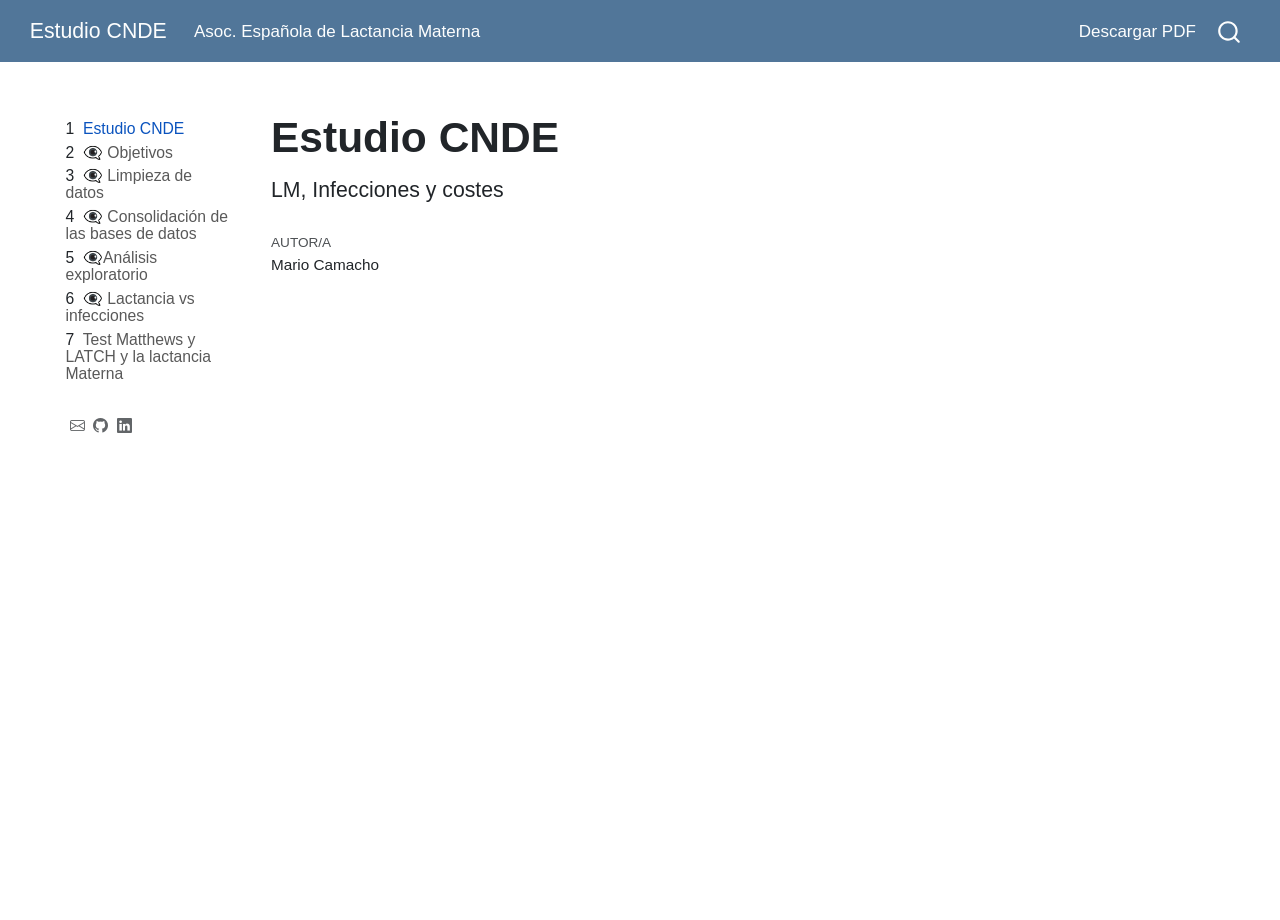
==== commit b22b235d: "Add files via upload" ====
--- a/index.html
+++ b/index.html
@@ -1,12 +1,16 @@
 <!DOCTYPE html>
 <html xmlns="http://www.w3.org/1999/xhtml" lang="es" xml:lang="es"><head>
-<meta http-equiv="Content-Type" content="text/html; charset=UTF-8">
+
 <meta charset="utf-8">
-<meta name="generator" content="quarto-1.7.32">
+<meta name="generator" content="quarto-1.9.36">
+
 <meta name="viewport" content="width=device-width, initial-scale=1.0, user-scalable=yes">
+
 <meta name="author" content="Mario Camacho">
+
 <title>Estudio CNDE-LM, Infecciones y costes – Estudio CNDE</title>
 <style>
+
 code{white-space: pre-wrap;}
 span.smallcaps{font-variant: small-caps;}
 div.columns{display: flex; gap: min(4vw, 1.5em);}
@@ -18,6 +22,7 @@
 margin: 0 0.8em 0.2em -1em;  vertical-align: middle;
 }
 </style>
+
 
 <script>const headroomChanged = new CustomEvent("quarto-hrChanged", {
   detail: {},
@@ -360,8 +365,8 @@
  * Licensed MIT © Zeno Rocha
  */
 !function(t,e){"object"==typeof exports&&"object"==typeof module?module.exports=e():"function"==typeof define&&define.amd?define([],e):"object"==typeof exports?exports.ClipboardJS=e():t.ClipboardJS=e()}(this,function(){return n={686:function(t,e,n){"use strict";n.d(e,{default:function(){return b}});var e=n(279),i=n.n(e),e=n(370),u=n.n(e),e=n(817),r=n.n(e);function c(t){try{return document.execCommand(t)}catch(t){return}}var a=function(t){t=r()(t);return c("cut"),t};function o(t,e){var n,o,t=(n=t,o="rtl"===document.documentElement.getAttribute("dir"),(t=document.createElement("textarea")).style.fontSize="12pt",t.style.border="0",t.style.padding="0",t.style.margin="0",t.style.position="absolute",t.style[o?"right":"left"]="-9999px",o=window.pageYOffset||document.documentElement.scrollTop,t.style.top="".concat(o,"px"),t.setAttribute("readonly",""),t.value=n,t);return e.container.appendChild(t),e=r()(t),c("copy"),t.remove(),e}var f=function(t){var e=1<arguments.length&&void 0!==arguments[1]?arguments[1]:{container:document.body},n="";return"string"==typeof t?n=o(t,e):t instanceof HTMLInputElement&&!["text","search","url","tel","password"].includes(null==t?void 0:t.type)?n=o(t.value,e):(n=r()(t),c("copy")),n};function l(t){return(l="function"==typeof Symbol&&"symbol"==typeof Symbol.iterator?function(t){return typeof t}:function(t){return t&&"function"==typeof Symbol&&t.constructor===Symbol&&t!==Symbol.prototype?"symbol":typeof t})(t)}var s=function(){var t=0<arguments.length&&void 0!==arguments[0]?arguments[0]:{},e=t.action,n=void 0===e?"copy":e,o=t.container,e=t.target,t=t.text;if("copy"!==n&&"cut"!==n)throw new Error('Invalid "action" value, use either "copy" or "cut"');if(void 0!==e){if(!e||"object"!==l(e)||1!==e.nodeType)throw new Error('Invalid "target" value, use a valid Element');if("copy"===n&&e.hasAttribute("disabled"))throw new Error('Invalid "target" attribute. Please use "readonly" instead of "disabled" attribute');if("cut"===n&&(e.hasAttribute("readonly")||e.hasAttribute("disabled")))throw new Error('Invalid "target" attribute. You can\'t cut text from elements with "readonly" or "disabled" attributes')}return t?f(t,{container:o}):e?"cut"===n?a(e):f(e,{container:o}):void 0};function p(t){return(p="function"==typeof Symbol&&"symbol"==typeof Symbol.iterator?function(t){return typeof t}:function(t){return t&&"function"==typeof Symbol&&t.constructor===Symbol&&t!==Symbol.prototype?"symbol":typeof t})(t)}function d(t,e){for(var n=0;n<e.length;n++){var o=e[n];o.enumerable=o.enumerable||!1,o.configurable=!0,"value"in o&&(o.writable=!0),Object.defineProperty(t,o.key,o)}}function y(t,e){return(y=Object.setPrototypeOf||function(t,e){return t.__proto__=e,t})(t,e)}function h(n){var o=function(){if("undefined"==typeof Reflect||!Reflect.construct)return!1;if(Reflect.construct.sham)return!1;if("function"==typeof Proxy)return!0;try{return Date.prototype.toString.call(Reflect.construct(Date,[],function(){})),!0}catch(t){return!1}}();return function(){var t,e=v(n);return t=o?(t=v(this).constructor,Reflect.construct(e,arguments,t)):e.apply(this,arguments),e=this,!(t=t)||"object"!==p(t)&&"function"!=typeof t?function(t){if(void 0!==t)return t;throw new ReferenceError("this hasn't been initialised - super() hasn't been called")}(e):t}}function v(t){return(v=Object.setPrototypeOf?Object.getPrototypeOf:function(t){return t.__proto__||Object.getPrototypeOf(t)})(t)}function m(t,e){t="data-clipboard-".concat(t);if(e.hasAttribute(t))return e.getAttribute(t)}var b=function(){!function(t,e){if("function"!=typeof e&&null!==e)throw new TypeError("Super expression must either be null or a function");t.prototype=Object.create(e&&e.prototype,{constructor:{value:t,writable:!0,configurable:!0}}),e&&y(t,e)}(r,i());var t,e,n,o=h(r);function r(t,e){var n;return function(t){if(!(t instanceof r))throw new TypeError("Cannot call a class as a function")}(this),(n=o.call(this)).resolveOptions(e),n.listenClick(t),n}return t=r,n=[{key:"copy",value:function(t){var e=1<arguments.length&&void 0!==arguments[1]?arguments[1]:{container:document.body};return f(t,e)}},{key:"cut",value:function(t){return a(t)}},{key:"isSupported",value:function(){var t=0<arguments.length&&void 0!==arguments[0]?arguments[0]:["copy","cut"],t="string"==typeof t?[t]:t,e=!!document.queryCommandSupported;return t.forEach(function(t){e=e&&!!document.queryCommandSupported(t)}),e}}],(e=[{key:"resolveOptions",value:function(){var t=0<arguments.length&&void 0!==arguments[0]?arguments[0]:{};this.action="function"==typeof t.action?t.action:this.defaultAction,this.target="function"==typeof t.target?t.target:this.defaultTarget,this.text="function"==typeof t.text?t.text:this.defaultText,this.container="object"===p(t.container)?t.container:document.body}},{key:"listenClick",value:function(t){var e=this;this.listener=u()(t,"click",function(t){return e.onClick(t)})}},{key:"onClick",value:function(t){var e=t.delegateTarget||t.currentTarget,n=this.action(e)||"copy",t=s({action:n,container:this.container,target:this.target(e),text:this.text(e)});this.emit(t?"success":"error",{action:n,text:t,trigger:e,clearSelection:function(){e&&e.focus(),window.getSelection().removeAllRanges()}})}},{key:"defaultAction",value:function(t){return m("action",t)}},{key:"defaultTarget",value:function(t){t=m("target",t);if(t)return document.querySelector(t)}},{key:"defaultText",value:function(t){return m("text",t)}},{key:"destroy",value:function(){this.listener.destroy()}}])&&d(t.prototype,e),n&&d(t,n),r}()},828:function(t){var e;"undefined"==typeof Element||Element.prototype.matches||((e=Element.prototype).matches=e.matchesSelector||e.mozMatchesSelector||e.msMatchesSelector||e.oMatchesSelector||e.webkitMatchesSelector),t.exports=function(t,e){for(;t&&9!==t.nodeType;){if("function"==typeof t.matches&&t.matches(e))return t;t=t.parentNode}}},438:function(t,e,n){var u=n(828);function i(t,e,n,o,r){var i=function(e,n,t,o){return function(t){t.delegateTarget=u(t.target,n),t.delegateTarget&&o.call(e,t)}}.apply(this,arguments);return t.addEventListener(n,i,r),{destroy:function(){t.removeEventListener(n,i,r)}}}t.exports=function(t,e,n,o,r){return"function"==typeof t.addEventListener?i.apply(null,arguments):"function"==typeof n?i.bind(null,document).apply(null,arguments):("string"==typeof t&&(t=document.querySelectorAll(t)),Array.prototype.map.call(t,function(t){return i(t,e,n,o,r)}))}},879:function(t,n){n.node=function(t){return void 0!==t&&t instanceof HTMLElement&&1===t.nodeType},n.nodeList=function(t){var e=Object.prototype.toString.call(t);return void 0!==t&&("[object NodeList]"===e||"[object HTMLCollection]"===e)&&"length"in t&&(0===t.length||n.node(t[0]))},n.string=function(t){return"string"==typeof t||t instanceof String},n.fn=function(t){return"[object Function]"===Object.prototype.toString.call(t)}},370:function(t,e,n){var f=n(879),l=n(438);t.exports=function(t,e,n){if(!t&&!e&&!n)throw new Error("Missing required arguments");if(!f.string(e))throw new TypeError("Second argument must be a String");if(!f.fn(n))throw new TypeError("Third argument must be a Function");if(f.node(t))return c=e,a=n,(u=t).addEventListener(c,a),{destroy:function(){u.removeEventListener(c,a)}};if(f.nodeList(t))return o=t,r=e,i=n,Array.prototype.forEach.call(o,function(t){t.addEventListener(r,i)}),{destroy:function(){Array.prototype.forEach.call(o,function(t){t.removeEventListener(r,i)})}};if(f.string(t))return t=t,e=e,n=n,l(document.body,t,e,n);throw new TypeError("First argument must be a String, HTMLElement, HTMLCollection, or NodeList");var o,r,i,u,c,a}},817:function(t){t.exports=function(t){var e,n="SELECT"===t.nodeName?(t.focus(),t.value):"INPUT"===t.nodeName||"TEXTAREA"===t.nodeName?((e=t.hasAttribute("readonly"))||t.setAttribute("readonly",""),t.select(),t.setSelectionRange(0,t.value.length),e||t.removeAttribute("readonly"),t.value):(t.hasAttribute("contenteditable")&&t.focus(),n=window.getSelection(),(e=document.createRange()).selectNodeContents(t),n.removeAllRanges(),n.addRange(e),n.toString());return n}},279:function(t){function e(){}e.prototype={on:function(t,e,n){var o=this.e||(this.e={});return(o[t]||(o[t]=[])).push({fn:e,ctx:n}),this},once:function(t,e,n){var o=this;function r(){o.off(t,r),e.apply(n,arguments)}return r._=e,this.on(t,r,n)},emit:function(t){for(var e=[].slice.call(arguments,1),n=((this.e||(this.e={}))[t]||[]).slice(),o=0,r=n.length;o<r;o++)n[o].fn.apply(n[o].ctx,e);return this},off:function(t,e){var n=this.e||(this.e={}),o=n[t],r=[];if(o&&e)for(var i=0,u=o.length;i<u;i++)o[i].fn!==e&&o[i].fn._!==e&&r.push(o[i]);return r.length?n[t]=r:delete n[t],this}},t.exports=e,t.exports.TinyEmitter=e}},r={},o.n=function(t){var e=t&&t.__esModule?function(){return t.default}:function(){return t};return o.d(e,{a:e}),e},o.d=function(t,e){for(var n in e)o.o(e,n)&&!o.o(t,n)&&Object.defineProperty(t,n,{enumerable:!0,get:e[n]})},o.o=function(t,e){return Object.prototype.hasOwnProperty.call(t,e)},o(686).default;function o(t){if(r[t])return r[t].exports;var e=r[t]={exports:{}};return n[t](e,e.exports,o),e.exports}var n,r});</script>
-<script>/*! @algolia/autocomplete-js 1.11.1 | MIT License | © Algolia, Inc. and contributors | https://github.com/algolia/autocomplete */
-!function(e,t){"object"==typeof exports&&"undefined"!=typeof module?t(exports):"function"==typeof define&&define.amd?define(["exports"],t):t((e="undefined"!=typeof globalThis?globalThis:e||self)["@algolia/autocomplete-js"]={})}(this,(function(e){"use strict";function t(e,t){var n=Object.keys(e);if(Object.getOwnPropertySymbols){var r=Object.getOwnPropertySymbols(e);t&&(r=r.filter((function(t){return Object.getOwnPropertyDescriptor(e,t).enumerable}))),n.push.apply(n,r)}return n}function n(e){for(var n=1;n<arguments.length;n++){var r=null!=arguments[n]?arguments[n]:{};n%2?t(Object(r),!0).forEach((function(t){o(e,t,r[t])})):Object.getOwnPropertyDescriptors?Object.defineProperties(e,Object.getOwnPropertyDescriptors(r)):t(Object(r)).forEach((function(t){Object.defineProperty(e,t,Object.getOwnPropertyDescriptor(r,t))}))}return e}function r(e){return r="function"==typeof Symbol&&"symbol"==typeof Symbol.iterator?function(e){return typeof e}:function(e){return e&&"function"==typeof Symbol&&e.constructor===Symbol&&e!==Symbol.prototype?"symbol":typeof e},r(e)}function o(e,t,n){return(t=function(e){var t=function(e,t){if("object"!=typeof e||null===e)return e;var n=e[Symbol.toPrimitive];if(void 0!==n){var r=n.call(e,t||"default");if("object"!=typeof r)return r;throw new TypeError("@@toPrimitive must return a primitive value.")}return("string"===t?String:Number)(e)}(e,"string");return"symbol"==typeof t?t:String(t)}(t))in e?Object.defineProperty(e,t,{value:n,enumerable:!0,configurable:!0,writable:!0}):e[t]=n,e}function i(){return i=Object.assign?Object.assign.bind():function(e){for(var t=1;t<arguments.length;t++){var n=arguments[t];for(var r in n)Object.prototype.hasOwnProperty.call(n,r)&&(e[r]=n[r])}return e},i.apply(this,arguments)}function u(e,t){if(null==e)return{};var n,r,o=function(e,t){if(null==e)return{};var n,r,o={},i=Object.keys(e);for(r=0;r<i.length;r++)n=i[r],t.indexOf(n)>=0||(o[n]=e[n]);return o}(e,t);if(Object.getOwnPropertySymbols){var i=Object.getOwnPropertySymbols(e);for(r=0;r<i.length;r++)n=i[r],t.indexOf(n)>=0||Object.prototype.propertyIsEnumerable.call(e,n)&&(o[n]=e[n])}return o}function a(e,t){return function(e){if(Array.isArray(e))return e}(e)||function(e,t){var n=null==e?null:"undefined"!=typeof Symbol&&e[Symbol.iterator]||e["@@iterator"];if(null!=n){var r,o,i,u,a=[],l=!0,c=!1;try{if(i=(n=n.call(e)).next,0===t){if(Object(n)!==n)return;l=!1}else for(;!(l=(r=i.call(n)).done)&&(a.push(r.value),a.length!==t);l=!0);}catch(e){c=!0,o=e}finally{try{if(!l&&null!=n.return&&(u=n.return(),Object(u)!==u))return}finally{if(c)throw o}}return a}}(e,t)||c(e,t)||function(){throw new TypeError("Invalid attempt to destructure non-iterable instance.\nIn order to be iterable, non-array objects must have a [Symbol.iterator]() method.")}()}function l(e){return function(e){if(Array.isArray(e))return s(e)}(e)||function(e){if("undefined"!=typeof Symbol&&null!=e[Symbol.iterator]||null!=e["@@iterator"])return Array.from(e)}(e)||c(e)||function(){throw new TypeError("Invalid attempt to spread non-iterable instance.\nIn order to be iterable, non-array objects must have a [Symbol.iterator]() method.")}()}function c(e,t){if(e){if("string"==typeof e)return s(e,t);var n=Object.prototype.toString.call(e).slice(8,-1);return"Object"===n&&e.constructor&&(n=e.constructor.name),"Map"===n||"Set"===n?Array.from(e):"Arguments"===n||/^(?:Ui|I)nt(?:8|16|32)(?:Clamped)?Array$/.test(n)?s(e,t):void 0}}function s(e,t){(null==t||t>e.length)&&(t=e.length);for(var n=0,r=new Array(t);n<t;n++)r[n]=e[n];return r}function f(e){return{current:e}}function p(e,t){var n=void 0;return function(){for(var r=arguments.length,o=new Array(r),i=0;i<r;i++)o[i]=arguments[i];n&&clearTimeout(n),n=setTimeout((function(){return e.apply(void 0,o)}),t)}}function m(e){return e.reduce((function(e,t){return e.concat(t)}),[])}var v=0;function d(){return"autocomplete-".concat(v++)}function y(e,t){return t.reduce((function(e,t){return e&&e[t]}),e)}function b(e){return 0===e.collections.length?0:e.collections.reduce((function(e,t){return e+t.items.length}),0)}function g(e){return e!==Object(e)}function h(e,t){if(e===t)return!0;if(g(e)||g(t)||"function"==typeof e||"function"==typeof t)return e===t;if(Object.keys(e).length!==Object.keys(t).length)return!1;for(var n=0,r=Object.keys(e);n<r.length;n++){var o=r[n];if(!(o in t))return!1;if(!h(e[o],t[o]))return!1}return!0}var O=function(){};var _="1.11.1",S=[{segment:"autocomplete-core",version:_}];function j(e){var t=e.item,n=e.items,r=void 0===n?[]:n;return{index:t.__autocomplete_indexName,items:[t],positions:[1+r.findIndex((function(e){return e.objectID===t.objectID}))],queryID:t.__autocomplete_queryID,algoliaSource:["autocomplete"]}}function P(e,t){return function(e){if(Array.isArray(e))return e}(e)||function(e,t){var n=null==e?null:"undefined"!=typeof Symbol&&e[Symbol.iterator]||e["@@iterator"];if(null!=n){var r,o,i,u,a=[],l=!0,c=!1;try{if(i=(n=n.call(e)).next,0===t){if(Object(n)!==n)return;l=!1}else for(;!(l=(r=i.call(n)).done)&&(a.push(r.value),a.length!==t);l=!0);}catch(e){c=!0,o=e}finally{try{if(!l&&null!=n.return&&(u=n.return(),Object(u)!==u))return}finally{if(c)throw o}}return a}}(e,t)||function(e,t){if(!e)return;if("string"==typeof e)return w(e,t);var n=Object.prototype.toString.call(e).slice(8,-1);"Object"===n&&e.constructor&&(n=e.constructor.name);if("Map"===n||"Set"===n)return Array.from(e);if("Arguments"===n||/^(?:Ui|I)nt(?:8|16|32)(?:Clamped)?Array$/.test(n))return w(e,t)}(e,t)||function(){throw new TypeError("Invalid attempt to destructure non-iterable instance.\nIn order to be iterable, non-array objects must have a [Symbol.iterator]() method.")}()}function w(e,t){(null==t||t>e.length)&&(t=e.length);for(var n=0,r=new Array(t);n<t;n++)r[n]=e[n];return r}var I=["items"],A=["items"];function E(e){return E="function"==typeof Symbol&&"symbol"==typeof Symbol.iterator?function(e){return typeof e}:function(e){return e&&"function"==typeof Symbol&&e.constructor===Symbol&&e!==Symbol.prototype?"symbol":typeof e},E(e)}function D(e){return function(e){if(Array.isArray(e))return C(e)}(e)||function(e){if("undefined"!=typeof Symbol&&null!=e[Symbol.iterator]||null!=e["@@iterator"])return Array.from(e)}(e)||function(e,t){if(!e)return;if("string"==typeof e)return C(e,t);var n=Object.prototype.toString.call(e).slice(8,-1);"Object"===n&&e.constructor&&(n=e.constructor.name);if("Map"===n||"Set"===n)return Array.from(e);if("Arguments"===n||/^(?:Ui|I)nt(?:8|16|32)(?:Clamped)?Array$/.test(n))return C(e,t)}(e)||function(){throw new TypeError("Invalid attempt to spread non-iterable instance.\nIn order to be iterable, non-array objects must have a [Symbol.iterator]() method.")}()}function C(e,t){(null==t||t>e.length)&&(t=e.length);for(var n=0,r=new Array(t);n<t;n++)r[n]=e[n];return r}function k(e,t){if(null==e)return{};var n,r,o=function(e,t){if(null==e)return{};var n,r,o={},i=Object.keys(e);for(r=0;r<i.length;r++)n=i[r],t.indexOf(n)>=0||(o[n]=e[n]);return o}(e,t);if(Object.getOwnPropertySymbols){var i=Object.getOwnPropertySymbols(e);for(r=0;r<i.length;r++)n=i[r],t.indexOf(n)>=0||Object.prototype.propertyIsEnumerable.call(e,n)&&(o[n]=e[n])}return o}function x(e,t){var n=Object.keys(e);if(Object.getOwnPropertySymbols){var r=Object.getOwnPropertySymbols(e);t&&(r=r.filter((function(t){return Object.getOwnPropertyDescriptor(e,t).enumerable}))),n.push.apply(n,r)}return n}function N(e){for(var t=1;t<arguments.length;t++){var n=null!=arguments[t]?arguments[t]:{};t%2?x(Object(n),!0).forEach((function(t){T(e,t,n[t])})):Object.getOwnPropertyDescriptors?Object.defineProperties(e,Object.getOwnPropertyDescriptors(n)):x(Object(n)).forEach((function(t){Object.defineProperty(e,t,Object.getOwnPropertyDescriptor(n,t))}))}return e}function T(e,t,n){return(t=function(e){var t=function(e,t){if("object"!==E(e)||null===e)return e;var n=e[Symbol.toPrimitive];if(void 0!==n){var r=n.call(e,t||"default");if("object"!==E(r))return r;throw new TypeError("@@toPrimitive must return a primitive value.")}return("string"===t?String:Number)(e)}(e,"string");return"symbol"===E(t)?t:String(t)}(t))in e?Object.defineProperty(e,t,{value:n,enumerable:!0,configurable:!0,writable:!0}):e[t]=n,e}function q(e){for(var t=arguments.length>1&&void 0!==arguments[1]?arguments[1]:20,n=[],r=0;r<e.objectIDs.length;r+=t)n.push(N(N({},e),{},{objectIDs:e.objectIDs.slice(r,r+t)}));return n}function B(e){return e.map((function(e){var t=e.items,n=k(e,I);return N(N({},n),{},{objectIDs:(null==t?void 0:t.map((function(e){return e.objectID})))||n.objectIDs})}))}function R(e){var t,n,r,o=(t=P((e.version||"").split(".").map(Number),2),n=t[0],r=t[1],n>=3||2===n&&r>=4||1===n&&r>=10);function i(t,n,r){if(o&&void 0!==r){var i=r[0].__autocomplete_algoliaCredentials,u={"X-Algolia-Application-Id":i.appId,"X-Algolia-API-Key":i.apiKey};e.apply(void 0,[t].concat(D(n),[{headers:u}]))}else e.apply(void 0,[t].concat(D(n)))}return{init:function(t,n){e("init",{appId:t,apiKey:n})},setUserToken:function(t){e("setUserToken",t)},clickedObjectIDsAfterSearch:function(){for(var e=arguments.length,t=new Array(e),n=0;n<e;n++)t[n]=arguments[n];t.length>0&&i("clickedObjectIDsAfterSearch",B(t),t[0].items)},clickedObjectIDs:function(){for(var e=arguments.length,t=new Array(e),n=0;n<e;n++)t[n]=arguments[n];t.length>0&&i("clickedObjectIDs",B(t),t[0].items)},clickedFilters:function(){for(var t=arguments.length,n=new Array(t),r=0;r<t;r++)n[r]=arguments[r];n.length>0&&e.apply(void 0,["clickedFilters"].concat(n))},convertedObjectIDsAfterSearch:function(){for(var e=arguments.length,t=new Array(e),n=0;n<e;n++)t[n]=arguments[n];t.length>0&&i("convertedObjectIDsAfterSearch",B(t),t[0].items)},convertedObjectIDs:function(){for(var e=arguments.length,t=new Array(e),n=0;n<e;n++)t[n]=arguments[n];t.length>0&&i("convertedObjectIDs",B(t),t[0].items)},convertedFilters:function(){for(var t=arguments.length,n=new Array(t),r=0;r<t;r++)n[r]=arguments[r];n.length>0&&e.apply(void 0,["convertedFilters"].concat(n))},viewedObjectIDs:function(){for(var e=arguments.length,t=new Array(e),n=0;n<e;n++)t[n]=arguments[n];t.length>0&&t.reduce((function(e,t){var n=t.items,r=k(t,A);return[].concat(D(e),D(q(N(N({},r),{},{objectIDs:(null==n?void 0:n.map((function(e){return e.objectID})))||r.objectIDs})).map((function(e){return{items:n,payload:e}}))))}),[]).forEach((function(e){var t=e.items;return i("viewedObjectIDs",[e.payload],t)}))},viewedFilters:function(){for(var t=arguments.length,n=new Array(t),r=0;r<t;r++)n[r]=arguments[r];n.length>0&&e.apply(void 0,["viewedFilters"].concat(n))}}}function F(e){var t=e.items.reduce((function(e,t){var n;return e[t.__autocomplete_indexName]=(null!==(n=e[t.__autocomplete_indexName])&&void 0!==n?n:[]).concat(t),e}),{});return Object.keys(t).map((function(e){return{index:e,items:t[e],algoliaSource:["autocomplete"]}}))}function L(e){return e.objectID&&e.__autocomplete_indexName&&e.__autocomplete_queryID}function U(e){return U="function"==typeof Symbol&&"symbol"==typeof Symbol.iterator?function(e){return typeof e}:function(e){return e&&"function"==typeof Symbol&&e.constructor===Symbol&&e!==Symbol.prototype?"symbol":typeof e},U(e)}function M(e){return function(e){if(Array.isArray(e))return H(e)}(e)||function(e){if("undefined"!=typeof Symbol&&null!=e[Symbol.iterator]||null!=e["@@iterator"])return Array.from(e)}(e)||function(e,t){if(!e)return;if("string"==typeof e)return H(e,t);var n=Object.prototype.toString.call(e).slice(8,-1);"Object"===n&&e.constructor&&(n=e.constructor.name);if("Map"===n||"Set"===n)return Array.from(e);if("Arguments"===n||/^(?:Ui|I)nt(?:8|16|32)(?:Clamped)?Array$/.test(n))return H(e,t)}(e)||function(){throw new TypeError("Invalid attempt to spread non-iterable instance.\nIn order to be iterable, non-array objects must have a [Symbol.iterator]() method.")}()}function H(e,t){(null==t||t>e.length)&&(t=e.length);for(var n=0,r=new Array(t);n<t;n++)r[n]=e[n];return r}function V(e,t){var n=Object.keys(e);if(Object.getOwnPropertySymbols){var r=Object.getOwnPropertySymbols(e);t&&(r=r.filter((function(t){return Object.getOwnPropertyDescriptor(e,t).enumerable}))),n.push.apply(n,r)}return n}function W(e){for(var t=1;t<arguments.length;t++){var n=null!=arguments[t]?arguments[t]:{};t%2?V(Object(n),!0).forEach((function(t){K(e,t,n[t])})):Object.getOwnPropertyDescriptors?Object.defineProperties(e,Object.getOwnPropertyDescriptors(n)):V(Object(n)).forEach((function(t){Object.defineProperty(e,t,Object.getOwnPropertyDescriptor(n,t))}))}return e}function K(e,t,n){return(t=function(e){var t=function(e,t){if("object"!==U(e)||null===e)return e;var n=e[Symbol.toPrimitive];if(void 0!==n){var r=n.call(e,t||"default");if("object"!==U(r))return r;throw new TypeError("@@toPrimitive must return a primitive value.")}return("string"===t?String:Number)(e)}(e,"string");return"symbol"===U(t)?t:String(t)}(t))in e?Object.defineProperty(e,t,{value:n,enumerable:!0,configurable:!0,writable:!0}):e[t]=n,e}var Q="2.6.0",$="https://cdn.jsdelivr.net/npm/search-insights@".concat(Q,"/dist/search-insights.min.js"),z=p((function(e){var t=e.onItemsChange,n=e.items,r=e.insights,o=e.state;t({insights:r,insightsEvents:F({items:n}).map((function(e){return W({eventName:"Items Viewed"},e)})),state:o})}),400);function G(e){var t=function(e){return W({onItemsChange:function(e){var t=e.insights,n=e.insightsEvents;t.viewedObjectIDs.apply(t,M(n.map((function(e){return W(W({},e),{},{algoliaSource:[].concat(M(e.algoliaSource||[]),["autocomplete-internal"])})}))))},onSelect:function(e){var t=e.insights,n=e.insightsEvents;t.clickedObjectIDsAfterSearch.apply(t,M(n.map((function(e){return W(W({},e),{},{algoliaSource:[].concat(M(e.algoliaSource||[]),["autocomplete-internal"])})}))))},onActive:O},e)}(e),n=t.insightsClient,r=t.onItemsChange,o=t.onSelect,i=t.onActive,u=n;n||function(e){if("undefined"!=typeof window)e({window:window})}((function(e){var t=e.window,n=t.AlgoliaAnalyticsObject||"aa";"string"==typeof n&&(u=t[n]),u||(t.AlgoliaAnalyticsObject=n,t[n]||(t[n]=function(){t[n].queue||(t[n].queue=[]);for(var e=arguments.length,r=new Array(e),o=0;o<e;o++)r[o]=arguments[o];t[n].queue.push(r)}),t[n].version=Q,u=t[n],function(e){var t="[Autocomplete]: Could not load search-insights.js. Please load it manually following https://alg.li/insights-autocomplete";try{var n=e.document.createElement("script");n.async=!0,n.src=$,n.onerror=function(){console.error(t)},document.body.appendChild(n)}catch(e){console.error(t)}}(t))}));var a=R(u),l=f([]),c=p((function(e){var t=e.state;if(t.isOpen){var n=t.collections.reduce((function(e,t){return[].concat(M(e),M(t.items))}),[]).filter(L);h(l.current.map((function(e){return e.objectID})),n.map((function(e){return e.objectID})))||(l.current=n,n.length>0&&z({onItemsChange:r,items:n,insights:a,state:t}))}}),0);return{name:"aa.algoliaInsightsPlugin",subscribe:function(e){var t=e.setContext,n=e.onSelect,r=e.onActive;function l(e){t({algoliaInsightsPlugin:{__algoliaSearchParameters:W({clickAnalytics:!0},e?{userToken:e}:{}),insights:a}})}u("addAlgoliaAgent","insights-plugin"),l(),u("onUserTokenChange",l),u("getUserToken",null,(function(e,t){l(t)})),n((function(e){var t=e.item,n=e.state,r=e.event,i=e.source;L(t)&&o({state:n,event:r,insights:a,item:t,insightsEvents:[W({eventName:"Item Selected"},j({item:t,items:i.getItems().filter(L)}))]})})),r((function(e){var t=e.item,n=e.source,r=e.state,o=e.event;L(t)&&i({state:r,event:o,insights:a,item:t,insightsEvents:[W({eventName:"Item Active"},j({item:t,items:n.getItems().filter(L)}))]})}))},onStateChange:function(e){var t=e.state;c({state:t})},__autocomplete_pluginOptions:e}}function J(e,t){var n=t;return{then:function(t,r){return J(e.then(Y(t,n,e),Y(r,n,e)),n)},catch:function(t){return J(e.catch(Y(t,n,e)),n)},finally:function(t){return t&&n.onCancelList.push(t),J(e.finally(Y(t&&function(){return n.onCancelList=[],t()},n,e)),n)},cancel:function(){n.isCanceled=!0;var e=n.onCancelList;n.onCancelList=[],e.forEach((function(e){e()}))},isCanceled:function(){return!0===n.isCanceled}}}function X(e){return J(e,{isCanceled:!1,onCancelList:[]})}function Y(e,t,n){return e?function(n){return t.isCanceled?n:e(n)}:n}function Z(e,t,n,r){if(!n)return null;if(e<0&&(null===t||null!==r&&0===t))return n+e;var o=(null===t?-1:t)+e;return o<=-1||o>=n?null===r?null:0:o}function ee(e,t){var n=Object.keys(e);if(Object.getOwnPropertySymbols){var r=Object.getOwnPropertySymbols(e);t&&(r=r.filter((function(t){return Object.getOwnPropertyDescriptor(e,t).enumerable}))),n.push.apply(n,r)}return n}function te(e){for(var t=1;t<arguments.length;t++){var n=null!=arguments[t]?arguments[t]:{};t%2?ee(Object(n),!0).forEach((function(t){ne(e,t,n[t])})):Object.getOwnPropertyDescriptors?Object.defineProperties(e,Object.getOwnPropertyDescriptors(n)):ee(Object(n)).forEach((function(t){Object.defineProperty(e,t,Object.getOwnPropertyDescriptor(n,t))}))}return e}function ne(e,t,n){return(t=function(e){var t=function(e,t){if("object"!==re(e)||null===e)return e;var n=e[Symbol.toPrimitive];if(void 0!==n){var r=n.call(e,t||"default");if("object"!==re(r))return r;throw new TypeError("@@toPrimitive must return a primitive value.")}return("string"===t?String:Number)(e)}(e,"string");return"symbol"===re(t)?t:String(t)}(t))in e?Object.defineProperty(e,t,{value:n,enumerable:!0,configurable:!0,writable:!0}):e[t]=n,e}function re(e){return re="function"==typeof Symbol&&"symbol"==typeof Symbol.iterator?function(e){return typeof e}:function(e){return e&&"function"==typeof Symbol&&e.constructor===Symbol&&e!==Symbol.prototype?"symbol":typeof e},re(e)}function oe(e){var t=function(e){var t=e.collections.map((function(e){return e.items.length})).reduce((function(e,t,n){var r=(e[n-1]||0)+t;return e.push(r),e}),[]).reduce((function(t,n){return n<=e.activeItemId?t+1:t}),0);return e.collections[t]}(e);if(!t)return null;var n=t.items[function(e){for(var t=e.state,n=e.collection,r=!1,o=0,i=0;!1===r;){var u=t.collections[o];if(u===n){r=!0;break}i+=u.items.length,o++}return t.activeItemId-i}({state:e,collection:t})],r=t.source;return{item:n,itemInputValue:r.getItemInputValue({item:n,state:e}),itemUrl:r.getItemUrl({item:n,state:e}),source:r}}function ie(e,t,n){return[e,null==n?void 0:n.sourceId,t].filter(Boolean).join("-").replace(/\s/g,"")}var ue=/((gt|sm)-|galaxy nexus)|samsung[- ]|samsungbrowser/i;function ae(e){return ae="function"==typeof Symbol&&"symbol"==typeof Symbol.iterator?function(e){return typeof e}:function(e){return e&&"function"==typeof Symbol&&e.constructor===Symbol&&e!==Symbol.prototype?"symbol":typeof e},ae(e)}function le(e,t){var n=Object.keys(e);if(Object.getOwnPropertySymbols){var r=Object.getOwnPropertySymbols(e);t&&(r=r.filter((function(t){return Object.getOwnPropertyDescriptor(e,t).enumerable}))),n.push.apply(n,r)}return n}function ce(e,t,n){return(t=function(e){var t=function(e,t){if("object"!==ae(e)||null===e)return e;var n=e[Symbol.toPrimitive];if(void 0!==n){var r=n.call(e,t||"default");if("object"!==ae(r))return r;throw new TypeError("@@toPrimitive must return a primitive value.")}return("string"===t?String:Number)(e)}(e,"string");return"symbol"===ae(t)?t:String(t)}(t))in e?Object.defineProperty(e,t,{value:n,enumerable:!0,configurable:!0,writable:!0}):e[t]=n,e}function se(e,t,n){var r,o=t.initialState;return{getState:function(){return o},dispatch:function(r,i){var u=function(e){for(var t=1;t<arguments.length;t++){var n=null!=arguments[t]?arguments[t]:{};t%2?le(Object(n),!0).forEach((function(t){ce(e,t,n[t])})):Object.getOwnPropertyDescriptors?Object.defineProperties(e,Object.getOwnPropertyDescriptors(n)):le(Object(n)).forEach((function(t){Object.defineProperty(e,t,Object.getOwnPropertyDescriptor(n,t))}))}return e}({},o);o=e(o,{type:r,props:t,payload:i}),n({state:o,prevState:u})},pendingRequests:(r=[],{add:function(e){return r.push(e),e.finally((function(){r=r.filter((function(t){return t!==e}))}))},cancelAll:function(){r.forEach((function(e){return e.cancel()}))},isEmpty:function(){return 0===r.length}})}}function fe(e){return fe="function"==typeof Symbol&&"symbol"==typeof Symbol.iterator?function(e){return typeof e}:function(e){return e&&"function"==typeof Symbol&&e.constructor===Symbol&&e!==Symbol.prototype?"symbol":typeof e},fe(e)}function pe(e,t){var n=Object.keys(e);if(Object.getOwnPropertySymbols){var r=Object.getOwnPropertySymbols(e);t&&(r=r.filter((function(t){return Object.getOwnPropertyDescriptor(e,t).enumerable}))),n.push.apply(n,r)}return n}function me(e){for(var t=1;t<arguments.length;t++){var n=null!=arguments[t]?arguments[t]:{};t%2?pe(Object(n),!0).forEach((function(t){ve(e,t,n[t])})):Object.getOwnPropertyDescriptors?Object.defineProperties(e,Object.getOwnPropertyDescriptors(n)):pe(Object(n)).forEach((function(t){Object.defineProperty(e,t,Object.getOwnPropertyDescriptor(n,t))}))}return e}function ve(e,t,n){return(t=function(e){var t=function(e,t){if("object"!==fe(e)||null===e)return e;var n=e[Symbol.toPrimitive];if(void 0!==n){var r=n.call(e,t||"default");if("object"!==fe(r))return r;throw new TypeError("@@toPrimitive must return a primitive value.")}return("string"===t?String:Number)(e)}(e,"string");return"symbol"===fe(t)?t:String(t)}(t))in e?Object.defineProperty(e,t,{value:n,enumerable:!0,configurable:!0,writable:!0}):e[t]=n,e}function de(e){return de="function"==typeof Symbol&&"symbol"==typeof Symbol.iterator?function(e){return typeof e}:function(e){return e&&"function"==typeof Symbol&&e.constructor===Symbol&&e!==Symbol.prototype?"symbol":typeof e},de(e)}function ye(e){return function(e){if(Array.isArray(e))return be(e)}(e)||function(e){if("undefined"!=typeof Symbol&&null!=e[Symbol.iterator]||null!=e["@@iterator"])return Array.from(e)}(e)||function(e,t){if(!e)return;if("string"==typeof e)return be(e,t);var n=Object.prototype.toString.call(e).slice(8,-1);"Object"===n&&e.constructor&&(n=e.constructor.name);if("Map"===n||"Set"===n)return Array.from(e);if("Arguments"===n||/^(?:Ui|I)nt(?:8|16|32)(?:Clamped)?Array$/.test(n))return be(e,t)}(e)||function(){throw new TypeError("Invalid attempt to spread non-iterable instance.\nIn order to be iterable, non-array objects must have a [Symbol.iterator]() method.")}()}function be(e,t){(null==t||t>e.length)&&(t=e.length);for(var n=0,r=new Array(t);n<t;n++)r[n]=e[n];return r}function ge(e,t){var n=Object.keys(e);if(Object.getOwnPropertySymbols){var r=Object.getOwnPropertySymbols(e);t&&(r=r.filter((function(t){return Object.getOwnPropertyDescriptor(e,t).enumerable}))),n.push.apply(n,r)}return n}function he(e){for(var t=1;t<arguments.length;t++){var n=null!=arguments[t]?arguments[t]:{};t%2?ge(Object(n),!0).forEach((function(t){Oe(e,t,n[t])})):Object.getOwnPropertyDescriptors?Object.defineProperties(e,Object.getOwnPropertyDescriptors(n)):ge(Object(n)).forEach((function(t){Object.defineProperty(e,t,Object.getOwnPropertyDescriptor(n,t))}))}return e}function Oe(e,t,n){return(t=function(e){var t=function(e,t){if("object"!==de(e)||null===e)return e;var n=e[Symbol.toPrimitive];if(void 0!==n){var r=n.call(e,t||"default");if("object"!==de(r))return r;throw new TypeError("@@toPrimitive must return a primitive value.")}return("string"===t?String:Number)(e)}(e,"string");return"symbol"===de(t)?t:String(t)}(t))in e?Object.defineProperty(e,t,{value:n,enumerable:!0,configurable:!0,writable:!0}):e[t]=n,e}function _e(e,t){var n,r="undefined"!=typeof window?window:{},o=e.plugins||[];return he(he({debug:!1,openOnFocus:!1,enterKeyHint:void 0,placeholder:"",autoFocus:!1,defaultActiveItemId:null,stallThreshold:300,insights:!1,environment:r,shouldPanelOpen:function(e){return b(e.state)>0},reshape:function(e){return e.sources}},e),{},{id:null!==(n=e.id)&&void 0!==n?n:d(),plugins:o,initialState:he({activeItemId:null,query:"",completion:null,collections:[],isOpen:!1,status:"idle",context:{}},e.initialState),onStateChange:function(t){var n;null===(n=e.onStateChange)||void 0===n||n.call(e,t),o.forEach((function(e){var n;return null===(n=e.onStateChange)||void 0===n?void 0:n.call(e,t)}))},onSubmit:function(t){var n;null===(n=e.onSubmit)||void 0===n||n.call(e,t),o.forEach((function(e){var n;return null===(n=e.onSubmit)||void 0===n?void 0:n.call(e,t)}))},onReset:function(t){var n;null===(n=e.onReset)||void 0===n||n.call(e,t),o.forEach((function(e){var n;return null===(n=e.onReset)||void 0===n?void 0:n.call(e,t)}))},getSources:function(n){return Promise.all([].concat(ye(o.map((function(e){return e.getSources}))),[e.getSources]).filter(Boolean).map((function(e){return function(e,t){var n=[];return Promise.resolve(e(t)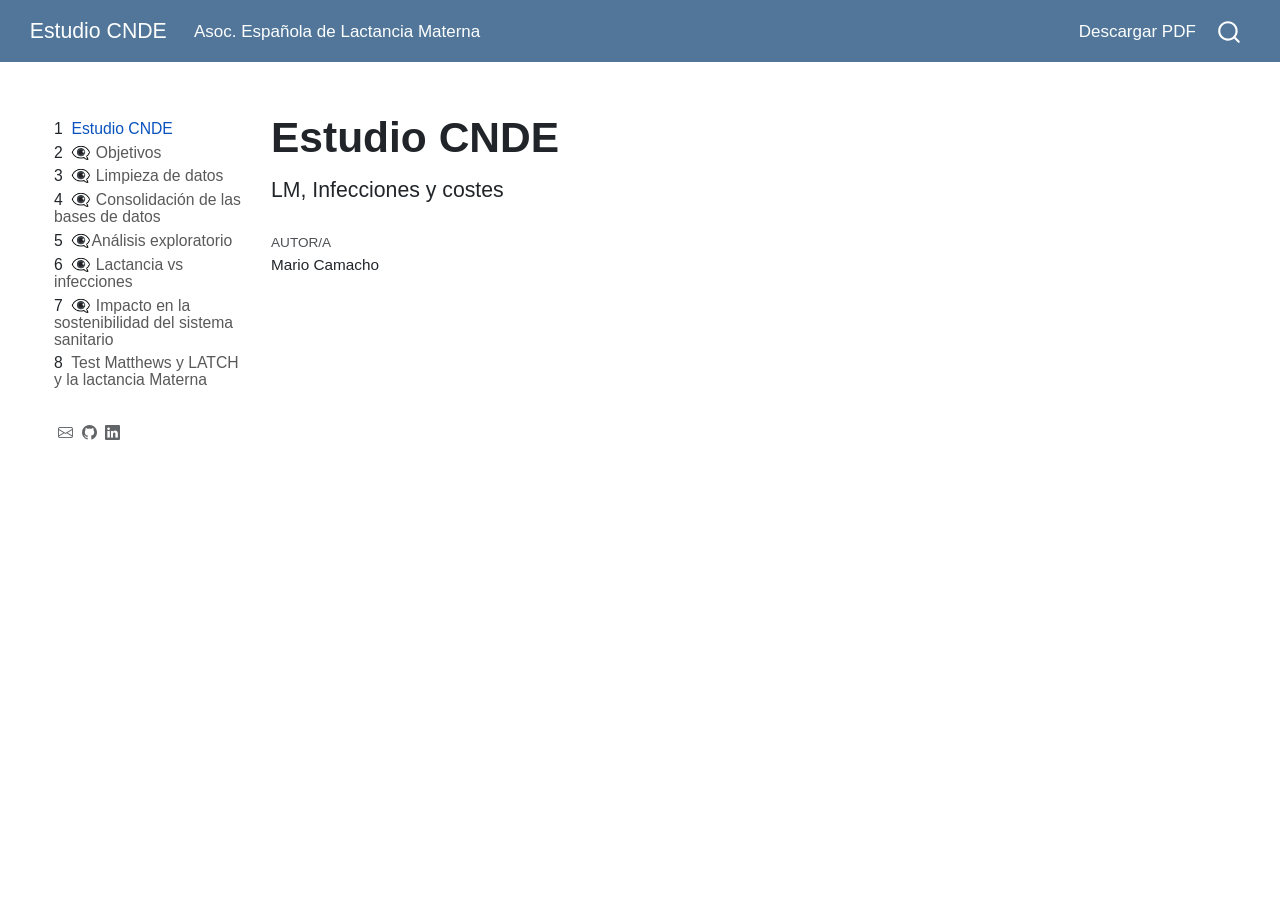
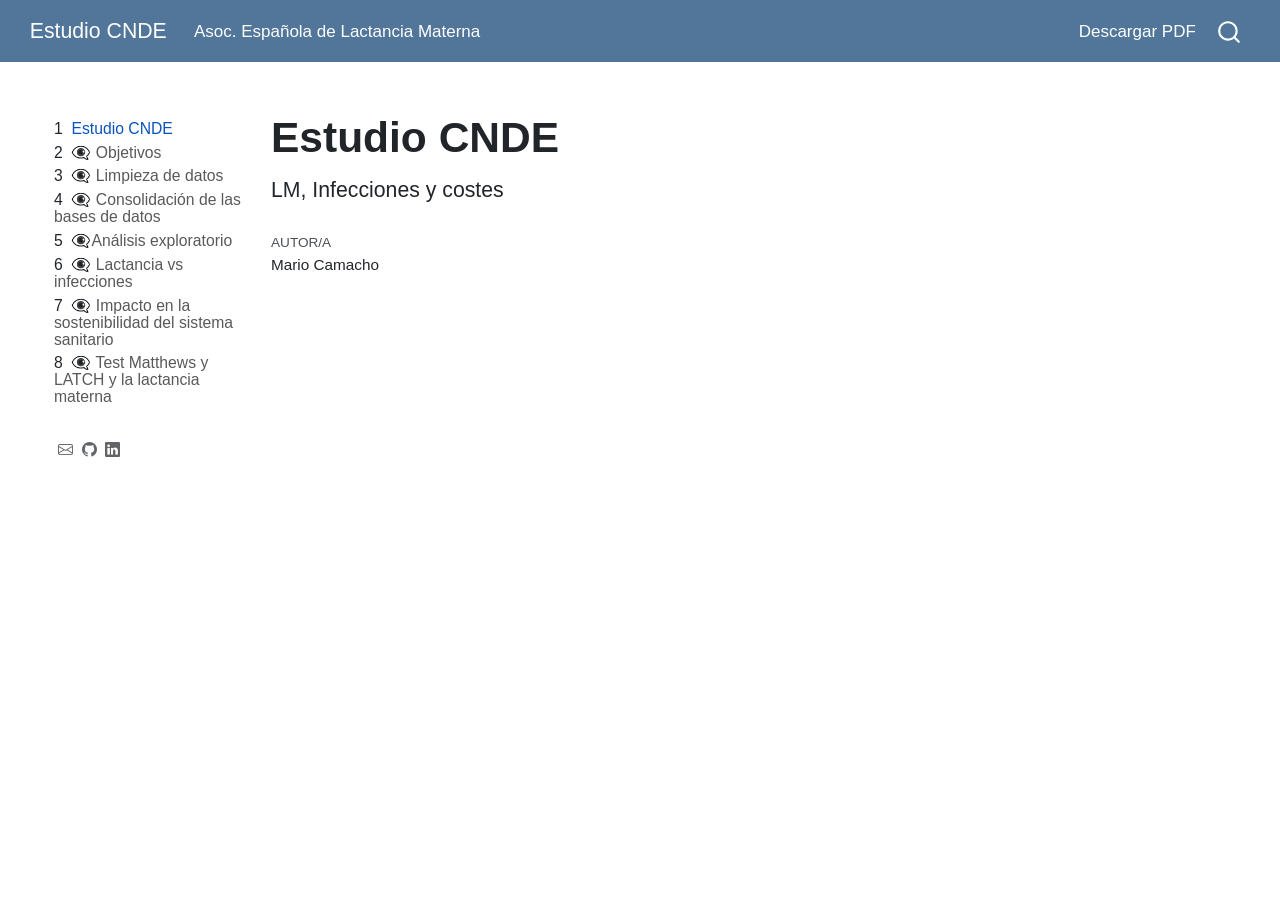
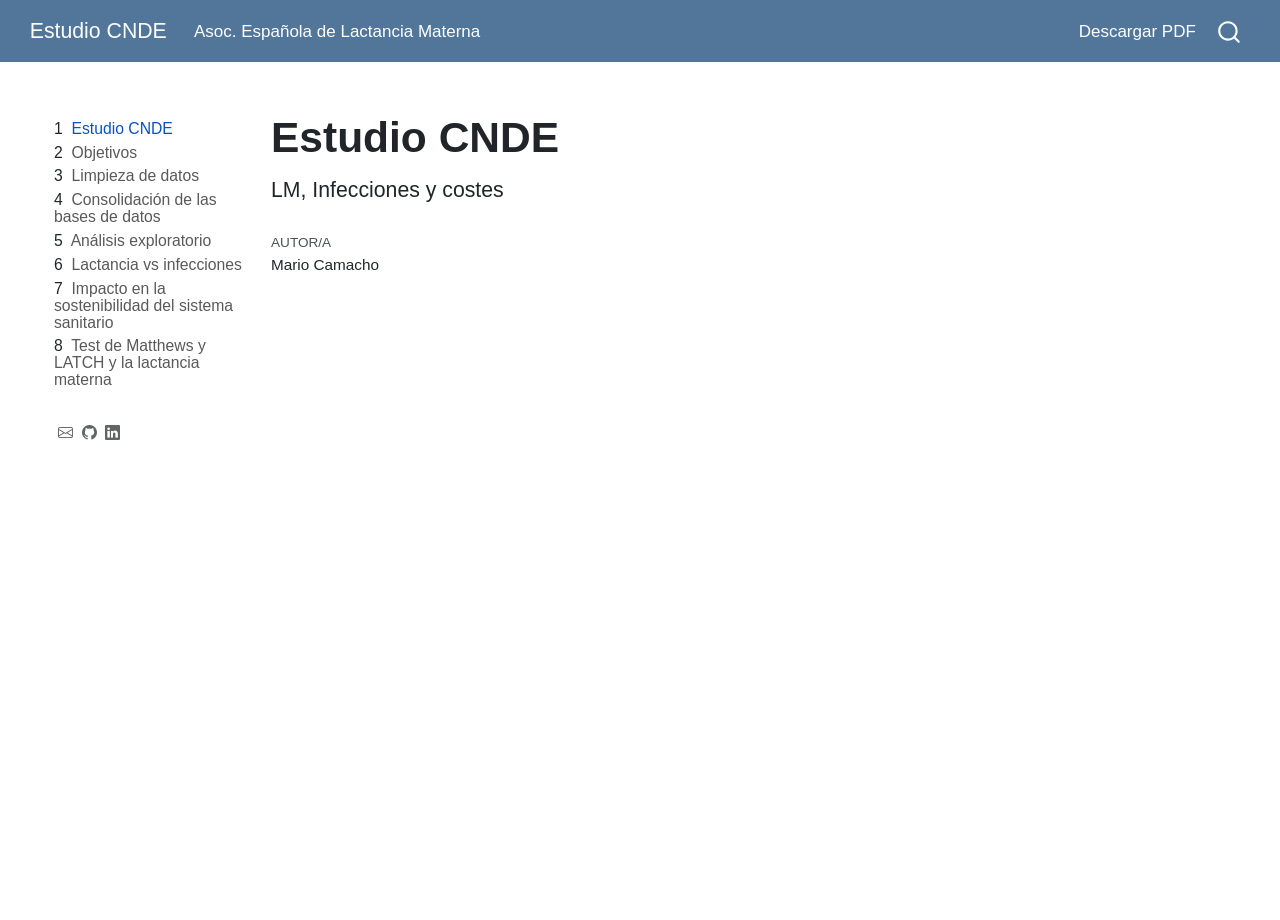
